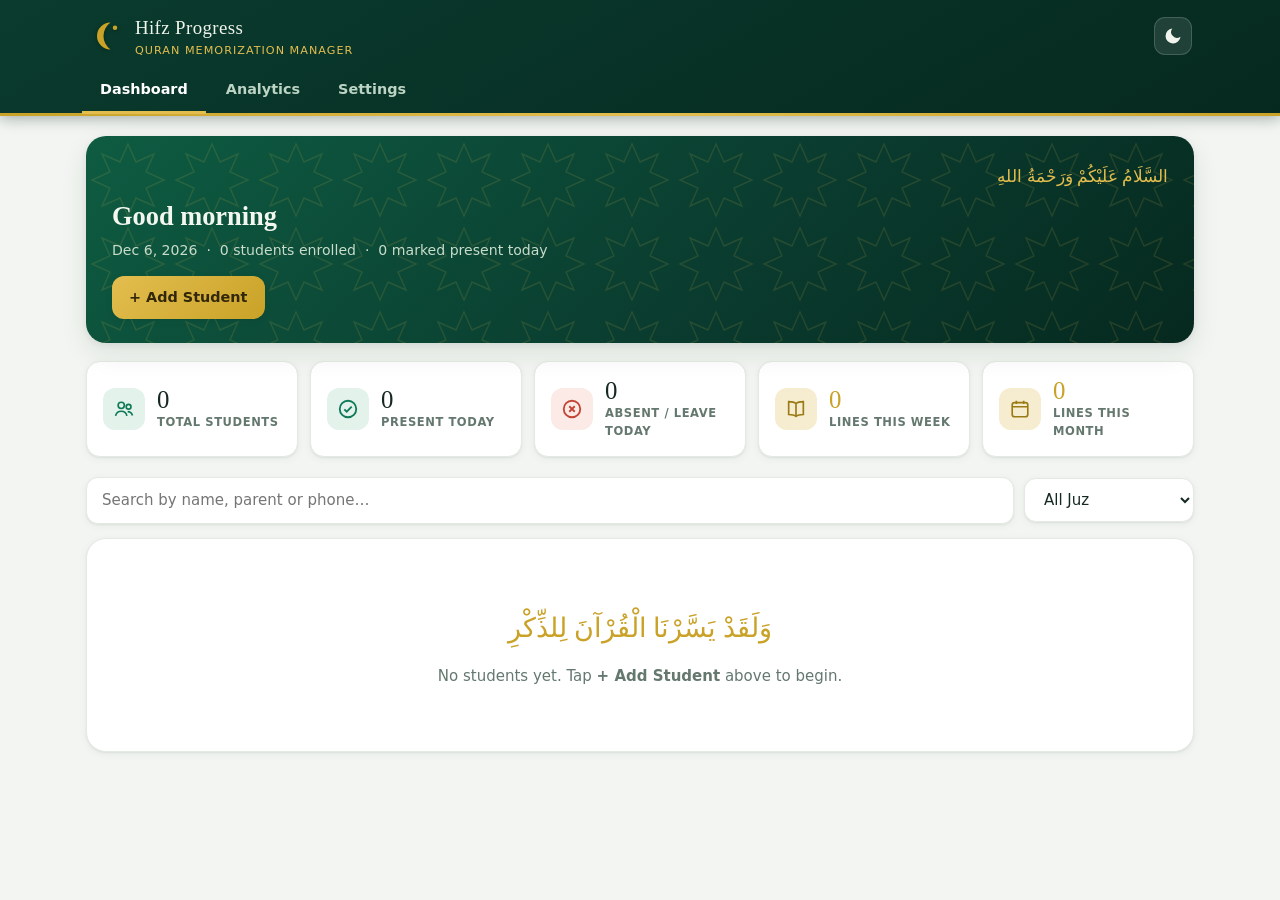
==== Hifz-Progress-AllInOne.html @ 521b2ea6 "Hifz Progress - offline Quran memorization tracker for madrasa teachers Co-Authored-By: Claude Fable" ====
<!DOCTYPE html>
<html lang="en">
<head>
<meta charset="UTF-8">
<meta name="viewport" content="width=device-width, initial-scale=1, viewport-fit=cover">
<meta name="theme-color" content="#0A3B2E">
<title>Hifz Progress — Madrasa Manager</title>
<style>
/* ============================================================
   Hifz Progress — Madrasa Manager · Premium UI
   Emerald & gold · card-based · light + dark · print reports
   ============================================================ */

:root{
  --emerald:#0E7A57;
  --emerald-deep:#0A3B2E;
  --emerald-950:#06291F;
  --emerald-soft:#E3F2EA;
  --gold:#C9A227;
  --gold-bright:#E3BE4F;
  --gold-soft:#F6ECCF;
  --bg:#F2F5F1;
  --surface:#FFFFFF;
  --surface-2:#F7FAF7;
  --ink:#152822;
  --ink-soft:#64786E;
  --line:#E4EAE3;
  --danger:#C24533;
  --danger-soft:#FBEAE6;
  --ok:#1E7A46;
  --shadow-sm:0 1px 2px rgba(15,40,30,.06),0 2px 8px rgba(15,40,30,.05);
  --shadow-md:0 2px 6px rgba(15,40,30,.07),0 10px 28px rgba(15,40,30,.09);
  --r-lg:20px; --r-md:14px; --r-sm:10px;
  --font-ui:system-ui,-apple-system,"Segoe UI",Roboto,sans-serif;
  --font-display:Georgia,"Times New Roman",serif;
  --font-arabic:"Amiri","Scheherazade New","Noto Naskh Arabic","Traditional Arabic","Arabic Typesetting",serif;
}
[data-theme="dark"]{
  --bg:#0B1612;
  --surface:#13231C;
  --surface-2:#0F1D17;
  --ink:#E9EFE8;
  --ink-soft:#93A89B;
  --line:#22382E;
  --emerald-soft:#173A2C;
  --gold-soft:#3A3014;
  --danger-soft:#3C1D16;
  --shadow-sm:0 1px 3px rgba(0,0,0,.45);
  --shadow-md:0 6px 24px rgba(0,0,0,.5);
}

*{box-sizing:border-box;margin:0;padding:0}
html{-webkit-text-size-adjust:100%}
body{font-family:var(--font-ui);background:var(--bg);color:var(--ink);font-size:15px;line-height:1.55;min-height:100vh}
button{font:inherit;cursor:pointer;color:inherit}
input,select,textarea{font:inherit;color:inherit}
.arabic{font-family:var(--font-arabic);direction:rtl;line-height:2}
a{color:var(--emerald)}
[data-theme="dark"] a{color:var(--gold-bright)}

/* ---------- top bar ---------- */
.topbar{background:linear-gradient(150deg,var(--emerald-deep),var(--emerald-950));color:#F1F4EC;position:sticky;top:0;z-index:40;box-shadow:0 2px 14px rgba(6,30,22,.35)}
.topbar::after{content:"";display:block;height:3px;background:linear-gradient(90deg,var(--gold),var(--gold-bright),var(--gold))}
.topbar-inner{max-width:1140px;margin:0 auto;padding:13px 18px 7px;display:flex;align-items:center;justify-content:space-between;gap:12px}
.brand{display:flex;align-items:center;gap:11px}
.brand-mark{width:36px;height:36px;flex:none;filter:drop-shadow(0 1px 2px rgba(0,0,0,.3))}
.brand-name{font-family:var(--font-display);font-size:1.18rem;letter-spacing:.02em}
.brand-sub{font-size:.7rem;color:var(--gold-bright);letter-spacing:.09em;text-transform:uppercase}
.icon-btn{background:rgba(255,255,255,.1);border:1px solid rgba(255,255,255,.16);color:#F1F4EC;border-radius:11px;padding:8px;display:grid;place-items:center;transition:background .15s}
.icon-btn:hover{background:rgba(255,255,255,.2)}
.tabs{max-width:1140px;margin:0 auto;display:flex;gap:2px;padding:0 12px}
.tab{background:none;border:none;color:#BCD4C4;padding:11px 18px;border-bottom:3px solid transparent;margin-bottom:-1px;font-weight:600;font-size:.9rem;border-radius:8px 8px 0 0;transition:color .15s}
.tab:hover{color:#fff}
.tab.active{color:#fff;border-bottom-color:var(--gold-bright)}
.tab:focus-visible,button:focus-visible,a:focus-visible,input:focus-visible,select:focus-visible{outline:2px solid var(--gold);outline-offset:2px}

/* ---------- layout ---------- */
.app{max-width:1140px;margin:0 auto;padding:20px 16px 100px}
.page-title{font-family:var(--font-display);font-size:1.5rem;margin-bottom:4px}
.page-sub{color:var(--ink-soft);font-size:.88rem;margin-bottom:16px}
.row{display:flex;gap:10px;flex-wrap:wrap;align-items:center}
.spread{justify-content:space-between}
.grid{display:grid;gap:14px}
.grid-2{grid-template-columns:repeat(auto-fit,minmax(310px,1fr))}

/* ---------- welcome hero ---------- */
.hero{
  border-radius:var(--r-lg);padding:24px 26px;margin-bottom:18px;color:#F3F7EF;position:relative;overflow:hidden;
  background:linear-gradient(135deg,#0E5C42,var(--emerald-deep) 60%,var(--emerald-950));
  box-shadow:var(--shadow-md);
}
.hero::before{
  content:"";position:absolute;inset:0;opacity:.13;pointer-events:none;
  background-image:url("data:image/svg+xml,%3Csvg xmlns='http://www.w3.org/2000/svg' width='84' height='84' viewBox='0 0 84 84'%3E%3Cpath d='M42 8l8 18 18-8-8 18 18 8-18 8 8 18-18-8-8 18-8-18-18 8 8-18-18-8 18-8-8-18 18 8z' fill='none' stroke='%23E3BE4F' stroke-width='1.4'/%3E%3C/svg%3E");
  background-size:84px 84px;
}
.hero .arabic{font-size:1.05rem;color:var(--gold-bright);position:relative}
.hero h1{font-family:var(--font-display);font-size:1.65rem;margin:2px 0 4px;position:relative}
.hero p{font-size:.88rem;color:#C9DCCB;position:relative}
.hero .hero-actions{margin-top:14px;position:relative}

/* ---------- stat cards ---------- */
.grid-stats{display:grid;gap:12px;grid-template-columns:repeat(auto-fit,minmax(168px,1fr));margin-bottom:20px}
.stat{
  background:var(--surface);border:1px solid var(--line);border-radius:var(--r-md);
  box-shadow:var(--shadow-sm);padding:15px 16px;display:flex;gap:12px;align-items:center;
  transition:transform .15s,box-shadow .15s;
}
.stat:hover{transform:translateY(-2px);box-shadow:var(--shadow-md)}
.stat .ic{width:42px;height:42px;flex:none;border-radius:12px;display:grid;place-items:center;background:var(--emerald-soft);color:var(--emerald)}
.stat .ic.gold{background:var(--gold-soft);color:#9A7A14}
.stat .ic.red{background:var(--danger-soft);color:var(--danger)}
[data-theme="dark"] .stat .ic{color:#7FD6AE}
[data-theme="dark"] .stat .ic.gold{color:var(--gold-bright)}
.stat .num{font-family:var(--font-display);font-size:1.55rem;line-height:1.15;color:var(--ink)}
.stat .num.gold{color:var(--gold)}
[data-theme="dark"] .stat .num.gold{color:var(--gold-bright)}
.stat .lbl{font-size:.72rem;color:var(--ink-soft);letter-spacing:.05em;text-transform:uppercase;font-weight:600}

/* ---------- generic cards ---------- */
.card{background:var(--surface);border:1px solid var(--line);border-radius:var(--r-lg);box-shadow:var(--shadow-sm);padding:18px}
.card h3{font-family:var(--font-display);font-size:1.04rem;margin-bottom:12px}
.card h3 .sub{font-family:var(--font-ui);font-size:.76rem;color:var(--ink-soft);font-weight:400;margin-left:6px}

/* ---------- buttons ---------- */
.btn{border:none;border-radius:12px;padding:10px 17px;font-weight:600;font-size:.9rem;background:var(--emerald);color:#fff;display:inline-flex;align-items:center;gap:6px;box-shadow:var(--shadow-sm);transition:transform .12s,filter .12s}
.btn:hover{filter:brightness(1.07);transform:translateY(-1px)}
.btn:active{transform:translateY(0)}
.btn.gold{background:linear-gradient(135deg,var(--gold-bright),var(--gold));color:#33270A}
.btn.ghost{background:var(--surface);border:1px solid var(--line);color:var(--ink);box-shadow:none}
.btn.ghost:hover{background:var(--surface-2)}
.btn.danger{background:var(--danger)}
.btn.sm{padding:7px 12px;font-size:.8rem;border-radius:10px}
.btn.tiny{padding:4px 9px;font-size:.74rem;border-radius:8px;box-shadow:none}
.btn:disabled{opacity:.5;cursor:not-allowed}

/* ---------- forms ---------- */
.field{margin-bottom:12px}
.field label{display:block;font-size:.78rem;font-weight:600;color:var(--ink-soft);margin-bottom:5px}
.field input,.field select,.field textarea{width:100%;padding:10px 13px;border:1.5px solid var(--line);border-radius:var(--r-sm);background:var(--surface-2);transition:border-color .15s}
.field textarea{min-height:70px;resize:vertical}
.field input:focus,.field select:focus,.field textarea:focus{outline:none;border-color:var(--gold)}
.form-grid{display:grid;grid-template-columns:repeat(auto-fit,minmax(220px,1fr));gap:0 14px}
.search-input{flex:1;min-width:170px;padding:11px 15px;border:1.5px solid var(--line);border-radius:12px;background:var(--surface);box-shadow:var(--shadow-sm)}
.search-input:focus{outline:none;border-color:var(--gold)}

/* ---------- student cards ---------- */
.students-grid{display:grid;gap:16px;grid-template-columns:repeat(auto-fill,minmax(265px,1fr))}
.student-card{
  background:var(--surface);border:1px solid var(--line);border-radius:var(--r-lg);
  box-shadow:var(--shadow-sm);padding:20px 18px;display:flex;flex-direction:column;gap:15px;
  transition:transform .15s,box-shadow .15s;position:relative;
}
.student-card:hover{transform:translateY(-3px);box-shadow:var(--shadow-md)}
.sc-top{display:flex;gap:13px;align-items:center;cursor:pointer}
.avatar-lg{
  width:52px;height:52px;border-radius:50%;flex:none;display:grid;place-items:center;
  font-weight:700;font-size:1.25rem;font-family:var(--font-display);color:#fff;
  background:linear-gradient(135deg,var(--emerald),var(--emerald-deep));
  border:2px solid var(--gold-bright);
}
.sc-name{font-weight:700;font-size:1.02rem;line-height:1.35}
.sc-name .arabic{font-size:.95rem;color:var(--ink-soft);font-weight:400;margin-right:5px}
.sc-meta{font-size:.8rem;color:var(--ink-soft);margin-top:3px}
.badge-juz{
  margin-left:auto;flex:none;background:linear-gradient(135deg,var(--gold-bright),var(--gold));
  color:#33270A;font-weight:700;font-size:.72rem;padding:5px 11px;border-radius:99px;box-shadow:var(--shadow-sm);
}
.bar{height:7px;border-radius:99px;background:var(--line);overflow:hidden}
.bar > span{display:block;height:100%;border-radius:99px;background:linear-gradient(90deg,var(--emerald),var(--gold-bright));transition:width .4s}
.sc-progress-row{display:flex;justify-content:space-between;font-size:.74rem;color:var(--ink-soft);margin-top:5px}
.sc-actions{display:flex;gap:8px;position:relative}
.sc-actions .btn{flex:1;justify-content:center}
.sc-actions .sc-menu-btn{flex:0 0 auto;min-width:42px;font-size:1.15rem;line-height:1;padding:7px 0}
.sc-menu{
  display:grid;grid-template-columns:1fr 1fr;gap:7px;
  border-top:1px dashed var(--line);padding-top:11px;
}
.sc-menu[hidden]{display:none}
.sc-menu button{
  background:var(--surface);border:1px solid var(--line);text-align:center;
  font-size:.82rem;font-weight:600;color:var(--ink);padding:10px 8px;
  border-radius:10px;transition:background .12s,color .12s;
}
.sc-menu button:hover{background:var(--emerald-soft);color:var(--emerald);border-color:var(--emerald)}
.sc-menu button.del{color:var(--danger)}
.sc-menu button.del:hover{background:var(--danger-soft);border-color:var(--danger)}

/* ---------- chips & badges ---------- */
.chip{display:inline-flex;align-items:center;gap:4px;padding:3px 10px;border-radius:99px;font-size:.72rem;font-weight:700}
.chip.ok{background:var(--emerald-soft);color:var(--ok)}
.chip.bad{background:var(--danger-soft);color:var(--danger)}
.chip.mid{background:var(--gold-soft);color:#8A6D10}
.chip.mut{background:var(--emerald-soft);color:var(--emerald)}
[data-theme="dark"] .chip.ok{color:#8FE0B4}
[data-theme="dark"] .chip.bad{color:#F0A294}
[data-theme="dark"] .chip.mid{color:var(--gold-bright)}
[data-theme="dark"] .chip.mut{color:#8FE0B4}

/* ---------- rings (circular progress) ---------- */
.ring-card{display:flex;align-items:center;gap:14px}
.ring{transform:rotate(-90deg)}
.ring .track{stroke:var(--line);fill:none}
.ring .meter{fill:none;stroke-linecap:round;transition:stroke-dashoffset .6s}
.ring-num{font-family:var(--font-display);font-size:1.3rem}
.ring-lbl{font-size:.74rem;color:var(--ink-soft);text-transform:uppercase;letter-spacing:.05em;font-weight:600}
.ring-box{position:relative;display:grid;place-items:center}
.ring-box .ring-center{position:absolute;font-weight:700;font-size:.95rem;font-family:var(--font-display)}

/* ---------- juz spine ---------- */
.juz-spine{display:flex;gap:2.5px;height:11px;border-radius:6px;overflow:hidden;min-width:140px;flex:1}
.juz-spine span{flex:1;background:var(--line)}
.juz-spine span.done{background:linear-gradient(180deg,var(--gold-bright),var(--gold))}
.juz-spine span.now{background:var(--emerald)}
.juz-spine.big{height:20px;border-radius:8px}
.spine-legend{font-size:.73rem;color:var(--ink-soft);margin-top:7px;display:flex;gap:16px;flex-wrap:wrap}
.spine-legend i{display:inline-block;width:11px;height:11px;border-radius:3px;margin-right:5px;vertical-align:-1px}

/* ---------- modal ---------- */
.modal-back{position:fixed;inset:0;background:rgba(6,22,16,.6);backdrop-filter:blur(2px);z-index:60;display:grid;place-items:center;padding:14px;overflow:auto}
.modal{background:var(--surface);border-radius:var(--r-lg);border-top:4px solid var(--gold);max-width:640px;width:100%;max-height:92vh;overflow:auto;padding:22px;box-shadow:0 22px 60px rgba(0,0,0,.4)}
.modal h2{font-family:var(--font-display);font-size:1.22rem;margin-bottom:15px}

/* ---------- daily entry ---------- */
.seg{display:flex;gap:6px;flex-wrap:wrap}
.seg button{border:1.5px solid var(--line);background:var(--surface-2);padding:8px 15px;border-radius:99px;font-size:.84rem;font-weight:600;transition:background .12s,color .12s}
.seg button.active{background:var(--emerald);color:#fff;border-color:var(--emerald)}
.seg button.active.absent,.section-status .seg button.active.missed,.seg button.active[data-v="missed"]{background:var(--danger);border-color:var(--danger)}
.lesson-card{border-left:4px solid var(--gold);margin-bottom:14px}
.quran-preview{background:var(--surface-2);border:1.5px solid var(--line);border-radius:var(--r-md);padding:16px;margin-top:10px;font-size:1.3rem;max-height:240px;overflow:auto}
.quran-preview .vnum{font-family:var(--font-ui);font-size:.68rem;color:#8A6D10;background:var(--gold-soft);border-radius:99px;padding:1px 7px;margin:0 6px;direction:ltr;display:inline-block}
[data-theme="dark"] .quran-preview .vnum{color:var(--gold-bright)}
.calc-line{font-size:.86rem;color:var(--ink-soft);margin-top:8px}
.calc-line b{color:var(--emerald)}
[data-theme="dark"] .calc-line b{color:var(--gold-bright)}
.hint{background:var(--emerald-soft);border-left:3px solid var(--emerald);border-radius:var(--r-sm);padding:9px 13px;font-size:.83rem;margin-bottom:12px}
.manzil-item{display:flex;gap:8px;align-items:end;margin-bottom:8px;flex-wrap:wrap}
.manzil-item .field{flex:1;min-width:120px;margin-bottom:0}

/* ---------- timeline ---------- */
.timeline{list-style:none}
.timeline li{border-left:2px solid var(--gold);padding:2px 0 15px 15px;margin-left:7px;position:relative}
.timeline li::before{content:"";position:absolute;left:-6.5px;top:6px;width:11px;height:11px;border-radius:50%;background:var(--gold-bright);border:2px solid var(--surface)}
.timeline .t-date{font-weight:700;font-size:.82rem}
.timeline .t-body{font-size:.84rem;color:var(--ink-soft)}

/* ---------- charts ---------- */
.chart-wrap{overflow-x:auto}
.chart-wrap svg{display:block}
.bar-fill{fill:var(--emerald)}
.bar-fill.gold{fill:var(--gold)}
.chart-label{font-size:9px;fill:var(--ink-soft);font-family:var(--font-ui)}
.chart-val{font-size:9px;fill:var(--ink);font-weight:700;font-family:var(--font-ui)}
.chart-line{stroke:var(--gold);stroke-width:2.2;fill:none}
.chart-dot{fill:var(--emerald);stroke:var(--gold-bright)}
.chart-grid{stroke:var(--line);stroke-width:1}

/* ---------- tables ---------- */
.tbl{width:100%;border-collapse:collapse;font-size:.86rem}
.tbl th{text-align:left;font-size:.71rem;text-transform:uppercase;letter-spacing:.05em;color:var(--ink-soft);padding:8px;border-bottom:2px solid var(--gold)}
.tbl td{padding:8px;border-bottom:1px solid var(--line)}
.tbl tr:last-child td{border-bottom:none}

/* ---------- toast / misc ---------- */
.toast{position:fixed;bottom:24px;left:50%;transform:translate(-50%,90px);background:var(--emerald-deep);color:#fff;padding:12px 22px;border-radius:99px;border:1px solid var(--gold);font-size:.88rem;opacity:0;transition:.28s;z-index:99;max-width:90vw;box-shadow:var(--shadow-md)}
.toast.show{transform:translate(-50%,0);opacity:1}
.empty{text-align:center;padding:44px 16px;color:var(--ink-soft)}
.empty .arabic{font-size:1.7rem;color:var(--gold);display:block;margin-bottom:10px}
.back-link{background:none;border:none;color:var(--emerald);font-weight:700;padding:0;margin-bottom:12px;display:inline-flex;align-items:center;gap:4px}
[data-theme="dark"] .back-link{color:var(--gold-bright)}

/* ---------- print reports ---------- */
.print-root{display:none}
@media print{
  body > *:not(.print-root){display:none !important}
  .print-root{display:block}
  body{background:#fff;color:#000}
  @page{margin:12mm}
}
.report{font-family:Georgia,serif;color:#15241D;background:#fff;max-width:760px;margin:0 auto;font-size:13px;line-height:1.55}
.report .r-band{display:flex;align-items:center;gap:14px;border-bottom:3px double #C9A227;padding-bottom:12px;margin-bottom:14px}
.report .r-logo{width:58px;height:58px;flex:none;border-radius:14px;background:#0A3B2E;display:grid;place-items:center}
.report .r-logo svg{width:38px;height:38px}
.report .r-madrasa{font-size:21px;font-weight:700;color:#0A3B2E;line-height:1.2}
.report .r-type{font-size:11px;letter-spacing:.2em;text-transform:uppercase;color:#9A7A14;font-weight:700;margin-top:3px}
.report .r-bismillah{font-family:var(--font-arabic);font-size:17px;direction:rtl;margin-left:auto;color:#0A3B2E;text-align:left}
.report .r-cards{display:flex;gap:10px;margin:12px 0}
.report .r-card{flex:1;border:1.5px solid #D8D2B8;border-radius:10px;padding:10px 12px;text-align:center;background:#FBFAF4}
.report .r-card b{display:block;font-size:19px;color:#0A3B2E}
.report .r-card.gold b{color:#9A7A14}
.report .r-card span{font-size:9.5px;text-transform:uppercase;letter-spacing:.06em;color:#777}
.report table{width:100%;border-collapse:collapse;margin:8px 0 14px}
.report th,.report td{border:1px solid #C9C3A8;padding:6px 9px;text-align:left;vertical-align:top}
.report th{background:#F0EBD8;font-size:10.5px;text-transform:uppercase;letter-spacing:.05em}
.report .r-sec{font-weight:700;color:#0A3B2E;border-bottom:1.5px solid #C9A227;margin:15px 0 6px;font-size:14px}
.report .sig-row{display:flex;gap:30px;margin-top:40px}
.report .sig{flex:1;border-top:1px solid #555;padding-top:5px;font-size:11px;text-align:center}
.report .r-remarks{min-height:52px;border:1.5px solid #C9C3A8;padding:8px;border-radius:8px;background:#FDFCF8}

/* ---------- responsive ---------- */
@media (max-width:640px){
  .page-title{font-size:1.28rem}
  .hero{padding:20px 18px}
  .hero h1{font-size:1.35rem}
  .btn{padding:11px 16px}
  .tab{padding:12px 14px}
  .students-grid{grid-template-columns:1fr}
}
@media (prefers-reduced-motion:reduce){
  *{transition:none !important;animation:none !important}
}

</style>
</head>
<body>

<header class="topbar">
  <div class="topbar-inner">
    <div class="brand">
      <svg class="brand-mark" viewBox="0 0 48 48" aria-hidden="true">
        <path d="M30 6a18 18 0 1 0 0 36 22 22 0 0 1 0-36z" fill="var(--gold)"/>
        <circle cx="36" cy="13" r="3" fill="var(--gold)"/>
      </svg>
      <div>
        <div class="brand-name" id="brandName">Hifz Progress</div>
        <div class="brand-sub" id="brandSub">Quran Memorization Manager</div>
      </div>
    </div>
    <div class="topbar-actions">
      <button class="icon-btn" id="themeToggle" title="Switch dark / light mode" aria-label="Switch theme">
        <svg viewBox="0 0 24 24" width="20" height="20"><path id="themeIcon" fill="currentColor" d="M21 12.8A9 9 0 1 1 11.2 3 7 7 0 0 0 21 12.8z"/></svg>
      </button>
    </div>
  </div>
  <nav class="tabs" id="mainTabs">
    <button class="tab active" data-tab="dashboard">Dashboard</button>
    <button class="tab" data-tab="analytics">Analytics</button>
    <button class="tab" data-tab="settings">Settings</button>
  </nav>
</header>

<main id="app" class="app"></main>

<div id="modalRoot"></div>
<div id="toast" class="toast" role="status"></div>
<section id="print-root" class="print-root"></section>

<script>
// Complete Quran database (Uthmani text) - stored locally, no internet needed
const QURAN=[{"n":1,"en":"Al-Fatihah","ar":"الفاتحة","v":["بِسۡمِ ٱللَّهِ ٱلرَّحۡمَٰنِ ٱلرَّحِيمِ","ٱلۡحَمۡدُ لِلَّهِ رَبِّ ٱلۡعَٰلَمِينَ","ٱلرَّحۡمَٰنِ ٱلرَّحِيمِ","مَٰلِكِ يَوۡمِ ٱلدِّينِ","إِيَّاكَ نَعۡبُدُ وَإِيَّاكَ نَسۡتَعِينُ","ٱهۡدِنَا ٱلصِّرَٰطَ ٱلۡمُسۡتَقِيمَ","صِرَٰطَ ٱلَّذِينَ أَنۡعَمۡتَ عَلَيۡهِمۡ غَيۡرِ ٱلۡمَغۡضُوبِ عَلَيۡهِمۡ وَلَا ٱلضَّآلِّينَ"]},{"n":2,"en":"Al-Baqarah","ar":"البقرة","v":["الٓمٓ","ذَٰلِكَ ٱلۡكِتَٰبُ لَا رَيۡبَۛ فِيهِۛ هُدٗى لِّلۡمُتَّقِينَ","ٱلَّذِينَ يُؤۡمِنُونَ بِٱلۡغَيۡبِ وَيُقِيمُونَ ٱلصَّلَوٰةَ وَمِمَّا رَزَقۡنَٰهُمۡ يُنفِقُونَ","وَٱلَّذِينَ يُؤۡمِنُونَ بِمَآ أُنزِلَ إِلَيۡكَ وَمَآ أُنزِلَ مِن قَبۡلِكَ وَبِٱلۡأٓخِرَةِ هُمۡ يُوقِنُونَ","أُوْلَـٰٓئِكَ عَلَىٰ هُدٗى مِّن رَّبِّهِمۡۖ وَأُوْلَـٰٓئِكَ هُمُ ٱلۡمُفۡلِحُونَ","إِنَّ ٱلَّذِينَ كَفَرُواْ سَوَآءٌ عَلَيۡهِمۡ ءَأَنذَرۡتَهُمۡ أَمۡ لَمۡ تُنذِرۡهُمۡ لَا يُؤۡمِنُونَ","خَتَمَ ٱللَّهُ عَلَىٰ قُلُوبِهِمۡ وَعَلَىٰ سَمۡعِهِمۡۖ وَعَلَىٰٓ أَبۡصَٰرِهِمۡ غِشَٰوَةٞۖ وَلَهُمۡ عَذَابٌ عَظِيمٞ","وَمِنَ ٱلنَّاسِ مَن يَقُولُ ءَامَنَّا بِٱللَّهِ وَبِٱلۡيَوۡمِ ٱلۡأٓخِرِ وَمَا هُم بِمُؤۡمِنِينَ","يُخَٰدِعُونَ ٱللَّهَ وَٱلَّذِينَ ءَامَنُواْ وَمَا يَخۡدَعُونَ إِلَّآ أَنفُسَهُمۡ وَمَا يَشۡعُرُونَ","فِي قُلُوبِهِم مَّرَضٞ فَزَادَهُمُ ٱللَّهُ مَرَضٗاۖ وَلَهُمۡ عَذَابٌ أَلِيمُۢ بِمَا كَانُواْ يَكۡذِبُونَ","وَإِذَا قِيلَ لَهُمۡ لَا تُفۡسِدُواْ فِي ٱلۡأَرۡضِ قَالُوٓاْ إِنَّمَا نَحۡنُ مُصۡلِحُونَ","أَلَآ إِنَّهُمۡ هُمُ ٱلۡمُفۡسِدُونَ وَلَٰكِن لَّا يَشۡعُرُونَ","وَإِذَا قِيلَ لَهُمۡ ءَامِنُواْ كَمَآ ءَامَنَ ٱلنَّاسُ قَالُوٓاْ أَنُؤۡمِنُ كَمَآ ءَامَنَ ٱلسُّفَهَآءُۗ أَلَآ إِنَّهُمۡ هُمُ ٱلسُّفَهَآءُ وَلَٰكِن لَّا يَعۡلَمُونَ","وَإِذَا لَقُواْ ٱلَّذِينَ ءَامَنُواْ قَالُوٓاْ ءَامَنَّا وَإِذَا خَلَوۡاْ إِلَىٰ شَيَٰطِينِهِمۡ قَالُوٓاْ إِنَّا مَعَكُمۡ إِنَّمَا نَحۡنُ مُسۡتَهۡزِءُونَ","ٱللَّهُ يَسۡتَهۡزِئُ بِهِمۡ وَيَمُدُّهُمۡ فِي طُغۡيَٰنِهِمۡ يَعۡمَهُونَ","أُوْلَـٰٓئِكَ ٱلَّذِينَ ٱشۡتَرَوُاْ ٱلضَّلَٰلَةَ بِٱلۡهُدَىٰ فَمَا رَبِحَت تِّجَٰرَتُهُمۡ وَمَا كَانُواْ مُهۡتَدِينَ","مَثَلُهُمۡ كَمَثَلِ ٱلَّذِي ٱسۡتَوۡقَدَ نَارٗا فَلَمَّآ أَضَآءَتۡ مَا حَوۡلَهُۥ ذَهَبَ ٱللَّهُ بِنُورِهِمۡ وَتَرَكَهُمۡ فِي ظُلُمَٰتٖ لَّا يُبۡصِرُونَ","صُمُّۢ بُكۡمٌ عُمۡيٞ فَهُمۡ لَا يَرۡجِعُونَ","أَوۡ كَصَيِّبٖ مِّنَ ٱلسَّمَآءِ فِيهِ ظُلُمَٰتٞ وَرَعۡدٞ وَبَرۡقٞ يَجۡعَلُونَ أَصَٰبِعَهُمۡ فِيٓ ءَاذَانِهِم مِّنَ ٱلصَّوَٰعِقِ حَذَرَ ٱلۡمَوۡتِۚ وَٱللَّهُ مُحِيطُۢ بِٱلۡكَٰفِرِينَ","يَكَادُ ٱلۡبَرۡقُ يَخۡطَفُ أَبۡصَٰرَهُمۡۖ كُلَّمَآ أَضَآءَ لَهُم مَّشَوۡاْ فِيهِ وَإِذَآ أَظۡلَمَ عَلَيۡهِمۡ قَامُواْۚ وَلَوۡ شَآءَ ٱللَّهُ لَذَهَبَ بِسَمۡعِهِمۡ وَأَبۡصَٰرِهِمۡۚ إِنَّ ٱللَّهَ عَلَىٰ كُلِّ شَيۡءٖ قَدِيرٞ","يَـٰٓأَيُّهَا ٱلنَّاسُ ٱعۡبُدُواْ رَبَّكُمُ ٱلَّذِي خَلَقَكُمۡ وَٱلَّذِينَ مِن قَبۡلِكُمۡ لَعَلَّكُمۡ تَتَّقُونَ","ٱلَّذِي جَعَلَ لَكُمُ ٱلۡأَرۡضَ فِرَٰشٗا وَٱلسَّمَآءَ بِنَآءٗ وَأَنزَلَ مِنَ ٱلسَّمَآءِ مَآءٗ فَأَخۡرَجَ بِهِۦ مِنَ ٱلثَّمَرَٰتِ رِزۡقٗا لَّكُمۡۖ فَلَا تَجۡعَلُواْ لِلَّهِ أَندَادٗا وَأَنتُمۡ تَعۡلَمُونَ","وَإِن كُنتُمۡ فِي رَيۡبٖ مِّمَّا نَزَّلۡنَا عَلَىٰ عَبۡدِنَا فَأۡتُواْ بِسُورَةٖ مِّن مِّثۡلِهِۦ وَٱدۡعُواْ شُهَدَآءَكُم مِّن دُونِ ٱللَّهِ إِن كُنتُمۡ صَٰدِقِينَ","فَإِن لَّمۡ تَفۡعَلُواْ وَلَن تَفۡعَلُواْ فَٱتَّقُواْ ٱلنَّارَ ٱلَّتِي وَقُودُهَا ٱلنَّاسُ وَٱلۡحِجَارَةُۖ أُعِدَّتۡ لِلۡكَٰفِرِينَ","وَبَشِّرِ ٱلَّذِينَ ءَامَنُواْ وَعَمِلُواْ ٱلصَّـٰلِحَٰتِ أَنَّ لَهُمۡ جَنَّـٰتٖ تَجۡرِي مِن تَحۡتِهَا ٱلۡأَنۡهَٰرُۖ كُلَّمَا رُزِقُواْ مِنۡهَا مِن ثَمَرَةٖ رِّزۡقٗا قَالُواْ هَٰذَا ٱلَّذِي رُزِقۡنَا مِن قَبۡلُۖ وَأُتُواْ بِهِۦ مُتَشَٰبِهٗاۖ وَلَهُمۡ فِيهَآ أَزۡوَٰجٞ مُّطَهَّرَةٞۖ وَهُمۡ فِيهَا خَٰلِدُونَ","۞إِنَّ ٱللَّهَ لَا يَسۡتَحۡيِۦٓ أَن يَضۡرِبَ مَثَلٗا مَّا بَعُوضَةٗ فَمَا فَوۡقَهَاۚ فَأَمَّا ٱلَّذِينَ ءَامَنُواْ فَيَعۡلَمُونَ أَنَّهُ ٱلۡحَقُّ مِن رَّبِّهِمۡۖ وَأَمَّا ٱلَّذِينَ كَفَرُواْ فَيَقُولُونَ مَاذَآ أَرَادَ ٱللَّهُ بِهَٰذَا مَثَلٗاۘ يُضِلُّ بِهِۦ كَثِيرٗا وَيَهۡدِي بِهِۦ كَثِيرٗاۚ وَمَا يُضِلُّ بِهِۦٓ إِلَّا ٱلۡفَٰسِقِينَ","ٱلَّذِينَ يَنقُضُونَ عَهۡدَ ٱللَّهِ مِنۢ بَعۡدِ مِيثَٰقِهِۦ وَيَقۡطَعُونَ مَآ أَمَرَ ٱللَّهُ بِهِۦٓ أَن يُوصَلَ وَيُفۡسِدُونَ فِي ٱلۡأَرۡضِۚ أُوْلَـٰٓئِكَ هُمُ ٱلۡخَٰسِرُونَ","كَيۡفَ تَكۡفُرُونَ بِٱللَّهِ وَكُنتُمۡ أَمۡوَٰتٗا فَأَحۡيَٰكُمۡۖ ثُمَّ يُمِيتُكُمۡ ثُمَّ يُحۡيِيكُمۡ ثُمَّ إِلَيۡهِ تُرۡجَعُونَ","هُوَ ٱلَّذِي خَلَقَ لَكُم مَّا فِي ٱلۡأَرۡضِ جَمِيعٗا ثُمَّ ٱسۡتَوَىٰٓ إِلَى ٱلسَّمَآءِ فَسَوَّىٰهُنَّ سَبۡعَ سَمَٰوَٰتٖۚ وَهُوَ بِكُلِّ شَيۡءٍ عَلِيمٞ","وَإِذۡ قَالَ رَبُّكَ لِلۡمَلَـٰٓئِكَةِ إِنِّي جَاعِلٞ فِي ٱلۡأَرۡضِ خَلِيفَةٗۖ قَالُوٓاْ أَتَجۡعَلُ فِيهَا مَن يُفۡسِدُ فِيهَا وَيَسۡفِكُ ٱلدِّمَآءَ وَنَحۡنُ نُسَبِّحُ بِحَمۡدِكَ وَنُقَدِّسُ لَكَۖ قَالَ إِنِّيٓ أَعۡلَمُ مَا لَا تَعۡلَمُونَ","وَعَلَّمَ ءَادَمَ ٱلۡأَسۡمَآءَ كُلَّهَا ثُمَّ عَرَضَهُمۡ عَلَى ٱلۡمَلَـٰٓئِكَةِ فَقَالَ أَنۢبِـُٔونِي بِأَسۡمَآءِ هَـٰٓؤُلَآءِ إِن كُنتُمۡ صَٰدِقِينَ","قَالُواْ سُبۡحَٰنَكَ لَا عِلۡمَ لَنَآ إِلَّا مَا عَلَّمۡتَنَآۖ إِنَّكَ أَنتَ ٱلۡعَلِيمُ ٱلۡحَكِيمُ","قَالَ يَـٰٓـَٔادَمُ أَنۢبِئۡهُم بِأَسۡمَآئِهِمۡۖ فَلَمَّآ أَنۢبَأَهُم بِأَسۡمَآئِهِمۡ قَالَ أَلَمۡ أَقُل لَّكُمۡ إِنِّيٓ أَعۡلَمُ غَيۡبَ ٱلسَّمَٰوَٰتِ وَٱلۡأَرۡضِ وَأَعۡلَمُ مَا تُبۡدُونَ وَمَا كُنتُمۡ تَكۡتُمُونَ","وَإِذۡ قُلۡنَا لِلۡمَلَـٰٓئِكَةِ ٱسۡجُدُواْ لِأٓدَمَ فَسَجَدُوٓاْ إِلَّآ إِبۡلِيسَ أَبَىٰ وَٱسۡتَكۡبَرَ وَكَانَ مِنَ ٱلۡكَٰفِرِينَ","وَقُلۡنَا يَـٰٓـَٔادَمُ ٱسۡكُنۡ أَنتَ وَزَوۡجُكَ ٱلۡجَنَّةَ وَكُلَا مِنۡهَا رَغَدًا حَيۡثُ شِئۡتُمَا وَلَا تَقۡرَبَا هَٰذِهِ ٱلشَّجَرَةَ فَتَكُونَا مِنَ ٱلظَّـٰلِمِينَ","فَأَزَلَّهُمَا ٱلشَّيۡطَٰنُ عَنۡهَا فَأَخۡرَجَهُمَا مِمَّا كَانَا فِيهِۖ وَقُلۡنَا ٱهۡبِطُواْ بَعۡضُكُمۡ لِبَعۡضٍ عَدُوّٞۖ وَلَكُمۡ فِي ٱلۡأَرۡضِ مُسۡتَقَرّٞ وَمَتَٰعٌ إِلَىٰ حِينٖ","فَتَلَقَّىٰٓ ءَادَمُ مِن رَّبِّهِۦ كَلِمَٰتٖ فَتَابَ عَلَيۡهِۚ إِنَّهُۥ هُوَ ٱلتَّوَّابُ ٱلرَّحِيمُ","قُلۡنَا ٱهۡبِطُواْ مِنۡهَا جَمِيعٗاۖ فَإِمَّا يَأۡتِيَنَّكُم مِّنِّي هُدٗى فَمَن تَبِعَ هُدَايَ فَلَا خَوۡفٌ عَلَيۡهِمۡ وَلَا هُمۡ يَحۡزَنُونَ","وَٱلَّذِينَ كَفَرُواْ وَكَذَّبُواْ بِـَٔايَٰتِنَآ أُوْلَـٰٓئِكَ أَصۡحَٰبُ ٱلنَّارِۖ هُمۡ فِيهَا خَٰلِدُونَ","يَٰبَنِيٓ إِسۡرَـٰٓءِيلَ ٱذۡكُرُواْ نِعۡمَتِيَ ٱلَّتِيٓ أَنۡعَمۡتُ عَلَيۡكُمۡ وَأَوۡفُواْ بِعَهۡدِيٓ أُوفِ بِعَهۡدِكُمۡ وَإِيَّـٰيَ فَٱرۡهَبُونِ","وَءَامِنُواْ بِمَآ أَنزَلۡتُ مُصَدِّقٗا لِّمَا مَعَكُمۡ وَلَا تَكُونُوٓاْ أَوَّلَ كَافِرِۭ بِهِۦۖ وَلَا تَشۡتَرُواْ بِـَٔايَٰتِي ثَمَنٗا قَلِيلٗا وَإِيَّـٰيَ فَٱتَّقُونِ","وَلَا تَلۡبِسُواْ ٱلۡحَقَّ بِٱلۡبَٰطِلِ وَتَكۡتُمُواْ ٱلۡحَقَّ وَأَنتُمۡ تَعۡلَمُونَ","وَأَقِيمُواْ ٱلصَّلَوٰةَ وَءَاتُواْ ٱلزَّكَوٰةَ وَٱرۡكَعُواْ مَعَ ٱلرَّـٰكِعِينَ","۞أَتَأۡمُرُونَ ٱلنَّاسَ بِٱلۡبِرِّ وَتَنسَوۡنَ أَنفُسَكُمۡ وَأَنتُمۡ تَتۡلُونَ ٱلۡكِتَٰبَۚ أَفَلَا تَعۡقِلُونَ","وَٱسۡتَعِينُواْ بِٱلصَّبۡرِ وَٱلصَّلَوٰةِۚ وَإِنَّهَا لَكَبِيرَةٌ إِلَّا عَلَى ٱلۡخَٰشِعِينَ","ٱلَّذِينَ يَظُنُّونَ أَنَّهُم مُّلَٰقُواْ رَبِّهِمۡ وَأَنَّهُمۡ إِلَيۡهِ رَٰجِعُونَ","يَٰبَنِيٓ إِسۡرَـٰٓءِيلَ ٱذۡكُرُواْ نِعۡمَتِيَ ٱلَّتِيٓ أَنۡعَمۡتُ عَلَيۡكُمۡ وَأَنِّي فَضَّلۡتُكُمۡ عَلَى ٱلۡعَٰلَمِينَ","وَٱتَّقُواْ يَوۡمٗا لَّا تَجۡزِي نَفۡسٌ عَن نَّفۡسٖ شَيۡـٔٗا وَلَا يُقۡبَلُ مِنۡهَا شَفَٰعَةٞ وَلَا يُؤۡخَذُ مِنۡهَا عَدۡلٞ وَلَا هُمۡ يُنصَرُونَ","وَإِذۡ نَجَّيۡنَٰكُم مِّنۡ ءَالِ فِرۡعَوۡنَ يَسُومُونَكُمۡ سُوٓءَ ٱلۡعَذَابِ يُذَبِّحُونَ أَبۡنَآءَكُمۡ وَيَسۡتَحۡيُونَ نِسَآءَكُمۡۚ وَفِي ذَٰلِكُم بَلَآءٞ مِّن رَّبِّكُمۡ عَظِيمٞ","وَإِذۡ فَرَقۡنَا بِكُمُ ٱلۡبَحۡرَ فَأَنجَيۡنَٰكُمۡ وَأَغۡرَقۡنَآ ءَالَ فِرۡعَوۡنَ وَأَنتُمۡ تَنظُرُونَ","وَإِذۡ وَٰعَدۡنَا مُوسَىٰٓ أَرۡبَعِينَ لَيۡلَةٗ ثُمَّ ٱتَّخَذۡتُمُ ٱلۡعِجۡلَ مِنۢ بَعۡدِهِۦ وَأَنتُمۡ ظَٰلِمُونَ","ثُمَّ عَفَوۡنَا عَنكُم مِّنۢ بَعۡدِ ذَٰلِكَ لَعَلَّكُمۡ تَشۡكُرُونَ","وَإِذۡ ءَاتَيۡنَا مُوسَى ٱلۡكِتَٰبَ وَٱلۡفُرۡقَانَ لَعَلَّكُمۡ تَهۡتَدُونَ","وَإِذۡ قَالَ مُوسَىٰ لِقَوۡمِهِۦ يَٰقَوۡمِ إِنَّكُمۡ ظَلَمۡتُمۡ أَنفُسَكُم بِٱتِّخَاذِكُمُ ٱلۡعِجۡلَ فَتُوبُوٓاْ إِلَىٰ بَارِئِكُمۡ فَٱقۡتُلُوٓاْ أَنفُسَكُمۡ ذَٰلِكُمۡ خَيۡرٞ لَّكُمۡ عِندَ بَارِئِكُمۡ فَتَابَ عَلَيۡكُمۡۚ إِنَّهُۥ هُوَ ٱلتَّوَّابُ ٱلرَّحِيمُ","وَإِذۡ قُلۡتُمۡ يَٰمُوسَىٰ لَن نُّؤۡمِنَ لَكَ حَتَّىٰ نَرَى ٱللَّهَ جَهۡرَةٗ فَأَخَذَتۡكُمُ ٱلصَّـٰعِقَةُ وَأَنتُمۡ تَنظُرُونَ","ثُمَّ بَعَثۡنَٰكُم مِّنۢ بَعۡدِ مَوۡتِكُمۡ لَعَلَّكُمۡ تَشۡكُرُونَ","وَظَلَّلۡنَا عَلَيۡكُمُ ٱلۡغَمَامَ وَأَنزَلۡنَا عَلَيۡكُمُ ٱلۡمَنَّ وَٱلسَّلۡوَىٰۖ كُلُواْ مِن طَيِّبَٰتِ مَا رَزَقۡنَٰكُمۡۚ وَمَا ظَلَمُونَا وَلَٰكِن كَانُوٓاْ أَنفُسَهُمۡ يَظۡلِمُونَ","وَإِذۡ قُلۡنَا ٱدۡخُلُواْ هَٰذِهِ ٱلۡقَرۡيَةَ فَكُلُواْ مِنۡهَا حَيۡثُ شِئۡتُمۡ رَغَدٗا وَٱدۡخُلُواْ ٱلۡبَابَ سُجَّدٗا وَقُولُواْ حِطَّةٞ نَّغۡفِرۡ لَكُمۡ خَطَٰيَٰكُمۡۚ وَسَنَزِيدُ ٱلۡمُحۡسِنِينَ","فَبَدَّلَ ٱلَّذِينَ ظَلَمُواْ قَوۡلًا غَيۡرَ ٱلَّذِي قِيلَ لَهُمۡ فَأَنزَلۡنَا عَلَى ٱلَّذِينَ ظَلَمُواْ رِجۡزٗا مِّنَ ٱلسَّمَآءِ بِمَا كَانُواْ يَفۡسُقُونَ","۞وَإِذِ ٱسۡتَسۡقَىٰ مُوسَىٰ لِقَوۡمِهِۦ فَقُلۡنَا ٱضۡرِب بِّعَصَاكَ ٱلۡحَجَرَۖ فَٱنفَجَرَتۡ مِنۡهُ ٱثۡنَتَا عَشۡرَةَ عَيۡنٗاۖ قَدۡ عَلِمَ كُلُّ أُنَاسٖ مَّشۡرَبَهُمۡۖ كُلُواْ وَٱشۡرَبُواْ مِن رِّزۡقِ ٱللَّهِ وَلَا تَعۡثَوۡاْ فِي ٱلۡأَرۡضِ مُفۡسِدِينَ","وَإِذۡ قُلۡتُمۡ يَٰمُوسَىٰ لَن نَّصۡبِرَ عَلَىٰ طَعَامٖ وَٰحِدٖ فَٱدۡعُ لَنَا رَبَّكَ يُخۡرِجۡ لَنَا مِمَّا تُنۢبِتُ ٱلۡأَرۡضُ مِنۢ بَقۡلِهَا وَقِثَّآئِهَا وَفُومِهَا وَعَدَسِهَا وَبَصَلِهَاۖ قَالَ أَتَسۡتَبۡدِلُونَ ٱلَّذِي هُوَ أَدۡنَىٰ بِٱلَّذِي هُوَ خَيۡرٌۚ ٱهۡبِطُواْ مِصۡرٗا فَإِنَّ لَكُم مَّا سَأَلۡتُمۡۗ وَضُرِبَتۡ عَلَيۡهِمُ ٱلذِّلَّةُ وَٱلۡمَسۡكَنَةُ وَبَآءُو بِغَضَبٖ مِّنَ ٱللَّهِۚ ذَٰلِكَ بِأَنَّهُمۡ كَانُواْ يَكۡفُرُونَ بِـَٔايَٰتِ ٱللَّهِ وَيَقۡتُلُونَ ٱلنَّبِيِّـۧنَ بِغَيۡرِ ٱلۡحَقِّۚ ذَٰلِكَ بِمَا عَصَواْ وَّكَانُواْ يَعۡتَدُونَ","إِنَّ ٱلَّذِينَ ءَامَنُواْ وَٱلَّذِينَ هَادُواْ وَٱلنَّصَٰرَىٰ وَٱلصَّـٰبِـِٔينَ مَنۡ ءَامَنَ بِٱللَّهِ وَٱلۡيَوۡمِ ٱلۡأٓخِرِ وَعَمِلَ صَٰلِحٗا فَلَهُمۡ أَجۡرُهُمۡ عِندَ رَبِّهِمۡ وَلَا خَوۡفٌ عَلَيۡهِمۡ وَلَا هُمۡ يَحۡزَنُونَ","وَإِذۡ أَخَذۡنَا مِيثَٰقَكُمۡ وَرَفَعۡنَا فَوۡقَكُمُ ٱلطُّورَ خُذُواْ مَآ ءَاتَيۡنَٰكُم بِقُوَّةٖ وَٱذۡكُرُواْ مَا فِيهِ لَعَلَّكُمۡ تَتَّقُونَ","ثُمَّ تَوَلَّيۡتُم مِّنۢ بَعۡدِ ذَٰلِكَۖ فَلَوۡلَا فَضۡلُ ٱللَّهِ عَلَيۡكُمۡ وَرَحۡمَتُهُۥ لَكُنتُم مِّنَ ٱلۡخَٰسِرِينَ","وَلَقَدۡ عَلِمۡتُمُ ٱلَّذِينَ ٱعۡتَدَوۡاْ مِنكُمۡ فِي ٱلسَّبۡتِ فَقُلۡنَا لَهُمۡ كُونُواْ قِرَدَةً خَٰسِـِٔينَ","فَجَعَلۡنَٰهَا نَكَٰلٗا لِّمَا بَيۡنَ يَدَيۡهَا وَمَا خَلۡفَهَا وَمَوۡعِظَةٗ لِّلۡمُتَّقِينَ","وَإِذۡ قَالَ مُوسَىٰ لِقَوۡمِهِۦٓ إِنَّ ٱللَّهَ يَأۡمُرُكُمۡ أَن تَذۡبَحُواْ بَقَرَةٗۖ قَالُوٓاْ أَتَتَّخِذُنَا هُزُوٗاۖ قَالَ أَعُوذُ بِٱللَّهِ أَنۡ أَكُونَ مِنَ ٱلۡجَٰهِلِينَ","قَالُواْ ٱدۡعُ لَنَا رَبَّكَ يُبَيِّن لَّنَا مَا هِيَۚ قَالَ إِنَّهُۥ يَقُولُ إِنَّهَا بَقَرَةٞ لَّا فَارِضٞ وَلَا بِكۡرٌ عَوَانُۢ بَيۡنَ ذَٰلِكَۖ فَٱفۡعَلُواْ مَا تُؤۡمَرُونَ","قَالُواْ ٱدۡعُ لَنَا رَبَّكَ يُبَيِّن لَّنَا مَا لَوۡنُهَاۚ قَالَ إِنَّهُۥ يَقُولُ إِنَّهَا بَقَرَةٞ صَفۡرَآءُ فَاقِعٞ لَّوۡنُهَا تَسُرُّ ٱلنَّـٰظِرِينَ","قَالُواْ ٱدۡعُ لَنَا رَبَّكَ يُبَيِّن لَّنَا مَا هِيَ إِنَّ ٱلۡبَقَرَ تَشَٰبَهَ عَلَيۡنَا وَإِنَّآ إِن شَآءَ ٱللَّهُ لَمُهۡتَدُونَ","قَالَ إِنَّهُۥ يَقُولُ إِنَّهَا بَقَرَةٞ لَّا ذَلُولٞ تُثِيرُ ٱلۡأَرۡضَ وَلَا تَسۡقِي ٱلۡحَرۡثَ مُسَلَّمَةٞ لَّا شِيَةَ فِيهَاۚ قَالُواْ ٱلۡـَٰٔنَ جِئۡتَ بِٱلۡحَقِّۚ فَذَبَحُوهَا وَمَا كَادُواْ يَفۡعَلُونَ","وَإِذۡ قَتَلۡتُمۡ نَفۡسٗا فَٱدَّـٰرَ ٰٔتُمۡ فِيهَاۖ وَٱللَّهُ مُخۡرِجٞ مَّا كُنتُمۡ تَكۡتُمُونَ","فَقُلۡنَا ٱضۡرِبُوهُ بِبَعۡضِهَاۚ كَذَٰلِكَ يُحۡيِ ٱللَّهُ ٱلۡمَوۡتَىٰ وَيُرِيكُمۡ ءَايَٰتِهِۦ لَعَلَّكُمۡ تَعۡقِلُونَ","ثُمَّ قَسَتۡ قُلُوبُكُم مِّنۢ بَعۡدِ ذَٰلِكَ فَهِيَ كَٱلۡحِجَارَةِ أَوۡ أَشَدُّ قَسۡوَةٗۚ وَإِنَّ مِنَ ٱلۡحِجَارَةِ لَمَا يَتَفَجَّرُ مِنۡهُ ٱلۡأَنۡهَٰرُۚ وَإِنَّ مِنۡهَا لَمَا يَشَّقَّقُ فَيَخۡرُجُ مِنۡهُ ٱلۡمَآءُۚ وَإِنَّ مِنۡهَا لَمَا يَهۡبِطُ مِنۡ خَشۡيَةِ ٱللَّهِۗ وَمَا ٱللَّهُ بِغَٰفِلٍ عَمَّا تَعۡمَلُونَ","۞أَفَتَطۡمَعُونَ أَن يُؤۡمِنُواْ لَكُمۡ وَقَدۡ كَانَ فَرِيقٞ مِّنۡهُمۡ يَسۡمَعُونَ كَلَٰمَ ٱللَّهِ ثُمَّ يُحَرِّفُونَهُۥ مِنۢ بَعۡدِ مَا عَقَلُوهُ وَهُمۡ يَعۡلَمُونَ","وَإِذَا لَقُواْ ٱلَّذِينَ ءَامَنُواْ قَالُوٓاْ ءَامَنَّا وَإِذَا خَلَا بَعۡضُهُمۡ إِلَىٰ بَعۡضٖ قَالُوٓاْ أَتُحَدِّثُونَهُم بِمَا فَتَحَ ٱللَّهُ عَلَيۡكُمۡ لِيُحَآجُّوكُم بِهِۦ عِندَ رَبِّكُمۡۚ أَفَلَا تَعۡقِلُونَ","أَوَلَا يَعۡلَمُونَ أَنَّ ٱللَّهَ يَعۡلَمُ مَا يُسِرُّونَ وَمَا يُعۡلِنُونَ","وَمِنۡهُمۡ أُمِّيُّونَ لَا يَعۡلَمُونَ ٱلۡكِتَٰبَ إِلَّآ أَمَانِيَّ وَإِنۡ هُمۡ إِلَّا يَظُنُّونَ","فَوَيۡلٞ لِّلَّذِينَ يَكۡتُبُونَ ٱلۡكِتَٰبَ بِأَيۡدِيهِمۡ ثُمَّ يَقُولُونَ هَٰذَا مِنۡ عِندِ ٱللَّهِ لِيَشۡتَرُواْ بِهِۦ ثَمَنٗا قَلِيلٗاۖ فَوَيۡلٞ لَّهُم مِّمَّا كَتَبَتۡ أَيۡدِيهِمۡ وَوَيۡلٞ لَّهُم مِّمَّا يَكۡسِبُونَ","وَقَالُواْ لَن تَمَسَّنَا ٱلنَّارُ إِلَّآ أَيَّامٗا مَّعۡدُودَةٗۚ قُلۡ أَتَّخَذۡتُمۡ عِندَ ٱللَّهِ عَهۡدٗا فَلَن يُخۡلِفَ ٱللَّهُ عَهۡدَهُۥٓۖ أَمۡ تَقُولُونَ عَلَى ٱللَّهِ مَا لَا تَعۡلَمُونَ","بَلَىٰۚ مَن كَسَبَ سَيِّئَةٗ وَأَحَٰطَتۡ بِهِۦ خَطِيٓـَٔتُهُۥ فَأُوْلَـٰٓئِكَ أَصۡحَٰبُ ٱلنَّارِۖ هُمۡ فِيهَا خَٰلِدُونَ","وَٱلَّذِينَ ءَامَنُواْ وَعَمِلُواْ ٱلصَّـٰلِحَٰتِ أُوْلَـٰٓئِكَ أَصۡحَٰبُ ٱلۡجَنَّةِۖ هُمۡ فِيهَا خَٰلِدُونَ","وَإِذۡ أَخَذۡنَا مِيثَٰقَ بَنِيٓ إِسۡرَـٰٓءِيلَ لَا تَعۡبُدُونَ إِلَّا ٱللَّهَ وَبِٱلۡوَٰلِدَيۡنِ إِحۡسَانٗا وَذِي ٱلۡقُرۡبَىٰ وَٱلۡيَتَٰمَىٰ وَٱلۡمَسَٰكِينِ وَقُولُواْ لِلنَّاسِ حُسۡنٗا وَأَقِيمُواْ ٱلصَّلَوٰةَ وَءَاتُواْ ٱلزَّكَوٰةَ ثُمَّ تَوَلَّيۡتُمۡ إِلَّا قَلِيلٗا مِّنكُمۡ وَأَنتُم مُّعۡرِضُونَ","وَإِذۡ أَخَذۡنَا مِيثَٰقَكُمۡ لَا تَسۡفِكُونَ دِمَآءَكُمۡ وَلَا تُخۡرِجُونَ أَنفُسَكُم مِّن دِيَٰرِكُمۡ ثُمَّ أَقۡرَرۡتُمۡ وَأَنتُمۡ تَشۡهَدُونَ","ثُمَّ أَنتُمۡ هَـٰٓؤُلَآءِ تَقۡتُلُونَ أَنفُسَكُمۡ وَتُخۡرِجُونَ فَرِيقٗا مِّنكُم مِّن دِيَٰرِهِمۡ تَظَٰهَرُونَ عَلَيۡهِم بِٱلۡإِثۡمِ وَٱلۡعُدۡوَٰنِ وَإِن يَأۡتُوكُمۡ أُسَٰرَىٰ تُفَٰدُوهُمۡ وَهُوَ مُحَرَّمٌ عَلَيۡكُمۡ إِخۡرَاجُهُمۡۚ أَفَتُؤۡمِنُونَ بِبَعۡضِ ٱلۡكِتَٰبِ وَتَكۡفُرُونَ بِبَعۡضٖۚ فَمَا جَزَآءُ مَن يَفۡعَلُ ذَٰلِكَ مِنكُمۡ إِلَّا خِزۡيٞ فِي ٱلۡحَيَوٰةِ ٱلدُّنۡيَاۖ وَيَوۡمَ ٱلۡقِيَٰمَةِ يُرَدُّونَ إِلَىٰٓ أَشَدِّ ٱلۡعَذَابِۗ وَمَا ٱللَّهُ بِغَٰفِلٍ عَمَّا تَعۡمَلُونَ","أُوْلَـٰٓئِكَ ٱلَّذِينَ ٱشۡتَرَوُاْ ٱلۡحَيَوٰةَ ٱلدُّنۡيَا بِٱلۡأٓخِرَةِۖ فَلَا يُخَفَّفُ عَنۡهُمُ ٱلۡعَذَابُ وَلَا هُمۡ يُنصَرُونَ","وَلَقَدۡ ءَاتَيۡنَا مُوسَى ٱلۡكِتَٰبَ وَقَفَّيۡنَا مِنۢ بَعۡدِهِۦ بِٱلرُّسُلِۖ وَءَاتَيۡنَا عِيسَى ٱبۡنَ مَرۡيَمَ ٱلۡبَيِّنَٰتِ وَأَيَّدۡنَٰهُ بِرُوحِ ٱلۡقُدُسِۗ أَفَكُلَّمَا جَآءَكُمۡ رَسُولُۢ بِمَا لَا تَهۡوَىٰٓ أَنفُسُكُمُ ٱسۡتَكۡبَرۡتُمۡ فَفَرِيقٗا كَذَّبۡتُمۡ وَفَرِيقٗا تَقۡتُلُونَ","وَقَالُواْ قُلُوبُنَا غُلۡفُۢۚ بَل لَّعَنَهُمُ ٱللَّهُ بِكُفۡرِهِمۡ فَقَلِيلٗا مَّا يُؤۡمِنُونَ","وَلَمَّا جَآءَهُمۡ كِتَٰبٞ مِّنۡ عِندِ ٱللَّهِ مُصَدِّقٞ لِّمَا مَعَهُمۡ وَكَانُواْ مِن قَبۡلُ يَسۡتَفۡتِحُونَ عَلَى ٱلَّذِينَ كَفَرُواْ فَلَمَّا جَآءَهُم مَّا عَرَفُواْ كَفَرُواْ بِهِۦۚ فَلَعۡنَةُ ٱللَّهِ عَلَى ٱلۡكَٰفِرِينَ","بِئۡسَمَا ٱشۡتَرَوۡاْ بِهِۦٓ أَنفُسَهُمۡ أَن يَكۡفُرُواْ بِمَآ أَنزَلَ ٱللَّهُ بَغۡيًا أَن يُنَزِّلَ ٱللَّهُ مِن فَضۡلِهِۦ عَلَىٰ مَن يَشَآءُ مِنۡ عِبَادِهِۦۖ فَبَآءُو بِغَضَبٍ عَلَىٰ غَضَبٖۚ وَلِلۡكَٰفِرِينَ عَذَابٞ مُّهِينٞ","وَإِذَا قِيلَ لَهُمۡ ءَامِنُواْ بِمَآ أَنزَلَ ٱللَّهُ قَالُواْ نُؤۡمِنُ بِمَآ أُنزِلَ عَلَيۡنَا وَيَكۡفُرُونَ بِمَا وَرَآءَهُۥ وَهُوَ ٱلۡحَقُّ مُصَدِّقٗا لِّمَا مَعَهُمۡۗ قُلۡ فَلِمَ تَقۡتُلُونَ أَنۢبِيَآءَ ٱللَّهِ مِن قَبۡلُ إِن كُنتُم مُّؤۡمِنِينَ","۞وَلَقَدۡ جَآءَكُم مُّوسَىٰ بِٱلۡبَيِّنَٰتِ ثُمَّ ٱتَّخَذۡتُمُ ٱلۡعِجۡلَ مِنۢ بَعۡدِهِۦ وَأَنتُمۡ ظَٰلِمُونَ","وَإِذۡ أَخَذۡنَا مِيثَٰقَكُمۡ وَرَفَعۡنَا فَوۡقَكُمُ ٱلطُّورَ خُذُواْ مَآ ءَاتَيۡنَٰكُم بِقُوَّةٖ وَٱسۡمَعُواْۖ قَالُواْ سَمِعۡنَا وَعَصَيۡنَا وَأُشۡرِبُواْ فِي قُلُوبِهِمُ ٱلۡعِجۡلَ بِكُفۡرِهِمۡۚ قُلۡ بِئۡسَمَا يَأۡمُرُكُم بِهِۦٓ إِيمَٰنُكُمۡ إِن كُنتُم مُّؤۡمِنِينَ","قُلۡ إِن كَانَتۡ لَكُمُ ٱلدَّارُ ٱلۡأٓخِرَةُ عِندَ ٱللَّهِ خَالِصَةٗ مِّن دُونِ ٱلنَّاسِ فَتَمَنَّوُاْ ٱلۡمَوۡتَ إِن كُنتُمۡ صَٰدِقِينَ","وَلَن يَتَمَنَّوۡهُ أَبَدَۢا بِمَا قَدَّمَتۡ أَيۡدِيهِمۡۚ وَٱللَّهُ عَلِيمُۢ بِٱلظَّـٰلِمِينَ","وَلَتَجِدَنَّهُمۡ أَحۡرَصَ ٱلنَّاسِ عَلَىٰ حَيَوٰةٖ وَمِنَ ٱلَّذِينَ أَشۡرَكُواْۚ يَوَدُّ أَحَدُهُمۡ لَوۡ يُعَمَّرُ أَلۡفَ سَنَةٖ وَمَا هُوَ بِمُزَحۡزِحِهِۦ مِنَ ٱلۡعَذَابِ أَن يُعَمَّرَۗ وَٱللَّهُ بَصِيرُۢ بِمَا يَعۡمَلُونَ","قُلۡ مَن كَانَ عَدُوّٗا لِّـجِبۡرِيلَ فَإِنَّهُۥ نَزَّلَهُۥ عَلَىٰ قَلۡبِكَ بِإِذۡنِ ٱللَّهِ مُصَدِّقٗا لِّمَا بَيۡنَ يَدَيۡهِ وَهُدٗى وَبُشۡرَىٰ لِلۡمُؤۡمِنِينَ","مَن كَانَ عَدُوّٗا لِّلَّهِ وَمَلَـٰٓئِكَتِهِۦ وَرُسُلِهِۦ وَجِبۡرِيلَ وَمِيكَىٰلَ فَإِنَّ ٱللَّهَ عَدُوّٞ لِّلۡكَٰفِرِينَ","وَلَقَدۡ أَنزَلۡنَآ إِلَيۡكَ ءَايَٰتِۭ بَيِّنَٰتٖۖ وَمَا يَكۡفُرُ بِهَآ إِلَّا ٱلۡفَٰسِقُونَ","أَوَكُلَّمَا عَٰهَدُواْ عَهۡدٗا نَّبَذَهُۥ فَرِيقٞ مِّنۡهُمۚ بَلۡ أَكۡثَرُهُمۡ لَا يُؤۡمِنُونَ","وَلَمَّا جَآءَهُمۡ رَسُولٞ مِّنۡ عِندِ ٱللَّهِ مُصَدِّقٞ لِّمَا مَعَهُمۡ نَبَذَ فَرِيقٞ مِّنَ ٱلَّذِينَ أُوتُواْ ٱلۡكِتَٰبَ كِتَٰبَ ٱللَّهِ وَرَآءَ ظُهُورِهِمۡ كَأَنَّهُمۡ لَا يَعۡلَمُونَ","وَٱتَّبَعُواْ مَا تَتۡلُواْ ٱلشَّيَٰطِينُ عَلَىٰ مُلۡكِ سُلَيۡمَٰنَۖ وَمَا كَفَرَ سُلَيۡمَٰنُ وَلَٰكِنَّ ٱلشَّيَٰطِينَ كَفَرُواْ يُعَلِّمُونَ ٱلنَّاسَ ٱلسِّحۡرَ وَمَآ أُنزِلَ عَلَى ٱلۡمَلَكَيۡنِ بِبَابِلَ هَٰرُوتَ وَمَٰرُوتَۚ وَمَا يُعَلِّمَانِ مِنۡ أَحَدٍ حَتَّىٰ يَقُولَآ إِنَّمَا نَحۡنُ فِتۡنَةٞ فَلَا تَكۡفُرۡۖ فَيَتَعَلَّمُونَ مِنۡهُمَا مَا يُفَرِّقُونَ بِهِۦ بَيۡنَ ٱلۡمَرۡءِ وَزَوۡجِهِۦۚ وَمَا هُم بِضَآرِّينَ بِهِۦ مِنۡ أَحَدٍ إِلَّا بِإِذۡنِ ٱللَّهِۚ وَيَتَعَلَّمُونَ مَا يَضُرُّهُمۡ وَلَا يَنفَعُهُمۡۚ وَلَقَدۡ عَلِمُواْ لَمَنِ ٱشۡتَرَىٰهُ مَا لَهُۥ فِي ٱلۡأٓخِرَةِ مِنۡ خَلَٰقٖۚ وَلَبِئۡسَ مَا شَرَوۡاْ بِهِۦٓ أَنفُسَهُمۡۚ لَوۡ كَانُواْ يَعۡلَمُونَ","وَلَوۡ أَنَّهُمۡ ءَامَنُواْ وَٱتَّقَوۡاْ لَمَثُوبَةٞ مِّنۡ عِندِ ٱللَّهِ خَيۡرٞۚ لَّوۡ كَانُواْ يَعۡلَمُونَ","يَـٰٓأَيُّهَا ٱلَّذِينَ ءَامَنُواْ لَا تَقُولُواْ رَٰعِنَا وَقُولُواْ ٱنظُرۡنَا وَٱسۡمَعُواْۗ وَلِلۡكَٰفِرِينَ عَذَابٌ أَلِيمٞ","مَّا يَوَدُّ ٱلَّذِينَ كَفَرُواْ مِنۡ أَهۡلِ ٱلۡكِتَٰبِ وَلَا ٱلۡمُشۡرِكِينَ أَن يُنَزَّلَ عَلَيۡكُم مِّنۡ خَيۡرٖ مِّن رَّبِّكُمۡۚ وَٱللَّهُ يَخۡتَصُّ بِرَحۡمَتِهِۦ مَن يَشَآءُۚ وَٱللَّهُ ذُو ٱلۡفَضۡلِ ٱلۡعَظِيمِ","۞مَا نَنسَخۡ مِنۡ ءَايَةٍ أَوۡ نُنسِهَا نَأۡتِ بِخَيۡرٖ مِّنۡهَآ أَوۡ مِثۡلِهَآۗ أَلَمۡ تَعۡلَمۡ أَنَّ ٱللَّهَ عَلَىٰ كُلِّ شَيۡءٖ قَدِيرٌ","أَلَمۡ تَعۡلَمۡ أَنَّ ٱللَّهَ لَهُۥ مُلۡكُ ٱلسَّمَٰوَٰتِ وَٱلۡأَرۡضِۗ وَمَا لَكُم مِّن دُونِ ٱللَّهِ مِن وَلِيّٖ وَلَا نَصِيرٍ","أَمۡ تُرِيدُونَ أَن تَسۡـَٔلُواْ رَسُولَكُمۡ كَمَا سُئِلَ مُوسَىٰ مِن قَبۡلُۗ وَمَن يَتَبَدَّلِ ٱلۡكُفۡرَ بِٱلۡإِيمَٰنِ فَقَدۡ ضَلَّ سَوَآءَ ٱلسَّبِيلِ","وَدَّ كَثِيرٞ مِّنۡ أَهۡلِ ٱلۡكِتَٰبِ لَوۡ يَرُدُّونَكُم مِّنۢ بَعۡدِ إِيمَٰنِكُمۡ كُفَّارًا حَسَدٗا مِّنۡ عِندِ أَنفُسِهِم مِّنۢ بَعۡدِ مَا تَبَيَّنَ لَهُمُ ٱلۡحَقُّۖ فَٱعۡفُواْ وَٱصۡفَحُواْ حَتَّىٰ يَأۡتِيَ ٱللَّهُ بِأَمۡرِهِۦٓۗ إِنَّ ٱللَّهَ عَلَىٰ كُلِّ شَيۡءٖ قَدِيرٞ","وَأَقِيمُواْ ٱلصَّلَوٰةَ وَءَاتُواْ ٱلزَّكَوٰةَۚ وَمَا تُقَدِّمُواْ لِأَنفُسِكُم مِّنۡ خَيۡرٖ تَجِدُوهُ عِندَ ٱللَّهِۗ إِنَّ ٱللَّهَ بِمَا تَعۡمَلُونَ بَصِيرٞ","وَقَالُواْ لَن يَدۡخُلَ ٱلۡجَنَّةَ إِلَّا مَن كَانَ هُودًا أَوۡ نَصَٰرَىٰۗ تِلۡكَ أَمَانِيُّهُمۡۗ قُلۡ هَاتُواْ بُرۡهَٰنَكُمۡ إِن كُنتُمۡ صَٰدِقِينَ","بَلَىٰۚ مَنۡ أَسۡلَمَ وَجۡهَهُۥ لِلَّهِ وَهُوَ مُحۡسِنٞ فَلَهُۥٓ أَجۡرُهُۥ عِندَ رَبِّهِۦ وَلَا خَوۡفٌ عَلَيۡهِمۡ وَلَا هُمۡ يَحۡزَنُونَ","وَقَالَتِ ٱلۡيَهُودُ لَيۡسَتِ ٱلنَّصَٰرَىٰ عَلَىٰ شَيۡءٖ وَقَالَتِ ٱلنَّصَٰرَىٰ لَيۡسَتِ ٱلۡيَهُودُ عَلَىٰ شَيۡءٖ وَهُمۡ يَتۡلُونَ ٱلۡكِتَٰبَۗ كَذَٰلِكَ قَالَ ٱلَّذِينَ لَا يَعۡلَمُونَ مِثۡلَ قَوۡلِهِمۡۚ فَٱللَّهُ يَحۡكُمُ بَيۡنَهُمۡ يَوۡمَ ٱلۡقِيَٰمَةِ فِيمَا كَانُواْ فِيهِ يَخۡتَلِفُونَ","وَمَنۡ أَظۡلَمُ مِمَّن مَّنَعَ مَسَٰجِدَ ٱللَّهِ أَن يُذۡكَرَ فِيهَا ٱسۡمُهُۥ وَسَعَىٰ فِي خَرَابِهَآۚ أُوْلَـٰٓئِكَ مَا كَانَ لَهُمۡ أَن يَدۡخُلُوهَآ إِلَّا خَآئِفِينَۚ لَهُمۡ فِي ٱلدُّنۡيَا خِزۡيٞ وَلَهُمۡ فِي ٱلۡأٓخِرَةِ عَذَابٌ عَظِيمٞ","وَلِلَّهِ ٱلۡمَشۡرِقُ وَٱلۡمَغۡرِبُۚ فَأَيۡنَمَا تُوَلُّواْ فَثَمَّ وَجۡهُ ٱللَّهِۚ إِنَّ ٱللَّهَ وَٰسِعٌ عَلِيمٞ","وَقَالُواْ ٱتَّخَذَ ٱللَّهُ وَلَدٗاۗ سُبۡحَٰنَهُۥۖ بَل لَّهُۥ مَا فِي ٱلسَّمَٰوَٰتِ وَٱلۡأَرۡضِۖ كُلّٞ لَّهُۥ قَٰنِتُونَ","بَدِيعُ ٱلسَّمَٰوَٰتِ وَٱلۡأَرۡضِۖ وَإِذَا قَضَىٰٓ أَمۡرٗا فَإِنَّمَا يَقُولُ لَهُۥ كُن فَيَكُونُ","وَقَالَ ٱلَّذِينَ لَا يَعۡلَمُونَ لَوۡلَا يُكَلِّمُنَا ٱللَّهُ أَوۡ تَأۡتِينَآ ءَايَةٞۗ كَذَٰلِكَ قَالَ ٱلَّذِينَ مِن قَبۡلِهِم مِّثۡلَ قَوۡلِهِمۡۘ تَشَٰبَهَتۡ قُلُوبُهُمۡۗ قَدۡ بَيَّنَّا ٱلۡأٓيَٰتِ لِقَوۡمٖ يُوقِنُونَ","إِنَّآ أَرۡسَلۡنَٰكَ بِٱلۡحَقِّ بَشِيرٗا وَنَذِيرٗاۖ وَلَا تُسۡـَٔلُ عَنۡ أَصۡحَٰبِ ٱلۡجَحِيمِ","وَلَن تَرۡضَىٰ عَنكَ ٱلۡيَهُودُ وَلَا ٱلنَّصَٰرَىٰ حَتَّىٰ تَتَّبِعَ مِلَّتَهُمۡۗ قُلۡ إِنَّ هُدَى ٱللَّهِ هُوَ ٱلۡهُدَىٰۗ وَلَئِنِ ٱتَّبَعۡتَ أَهۡوَآءَهُم بَعۡدَ ٱلَّذِي جَآءَكَ مِنَ ٱلۡعِلۡمِ مَا لَكَ مِنَ ٱللَّهِ مِن وَلِيّٖ وَلَا نَصِيرٍ","ٱلَّذِينَ ءَاتَيۡنَٰهُمُ ٱلۡكِتَٰبَ يَتۡلُونَهُۥ حَقَّ تِلَاوَتِهِۦٓ أُوْلَـٰٓئِكَ يُؤۡمِنُونَ بِهِۦۗ وَمَن يَكۡفُرۡ بِهِۦ فَأُوْلَـٰٓئِكَ هُمُ ٱلۡخَٰسِرُونَ","يَٰبَنِيٓ إِسۡرَـٰٓءِيلَ ٱذۡكُرُواْ نِعۡمَتِيَ ٱلَّتِيٓ أَنۡعَمۡتُ عَلَيۡكُمۡ وَأَنِّي فَضَّلۡتُكُمۡ عَلَى ٱلۡعَٰلَمِينَ","وَٱتَّقُواْ يَوۡمٗا لَّا تَجۡزِي نَفۡسٌ عَن نَّفۡسٖ شَيۡـٔٗا وَلَا يُقۡبَلُ مِنۡهَا عَدۡلٞ وَلَا تَنفَعُهَا شَفَٰعَةٞ وَلَا هُمۡ يُنصَرُونَ","۞وَإِذِ ٱبۡتَلَىٰٓ إِبۡرَٰهِـۧمَ رَبُّهُۥ بِكَلِمَٰتٖ فَأَتَمَّهُنَّۖ قَالَ إِنِّي جَاعِلُكَ لِلنَّاسِ إِمَامٗاۖ قَالَ وَمِن ذُرِّيَّتِيۖ قَالَ لَا يَنَالُ عَهۡدِي ٱلظَّـٰلِمِينَ","وَإِذۡ جَعَلۡنَا ٱلۡبَيۡتَ مَثَابَةٗ لِّلنَّاسِ وَأَمۡنٗا وَٱتَّخِذُواْ مِن مَّقَامِ إِبۡرَٰهِـۧمَ مُصَلّٗىۖ وَعَهِدۡنَآ إِلَىٰٓ إِبۡرَٰهِـۧمَ وَإِسۡمَٰعِيلَ أَن طَهِّرَا بَيۡتِيَ لِلطَّآئِفِينَ وَٱلۡعَٰكِفِينَ وَٱلرُّكَّعِ ٱلسُّجُودِ","وَإِذۡ قَالَ إِبۡرَٰهِـۧمُ رَبِّ ٱجۡعَلۡ هَٰذَا بَلَدًا ءَامِنٗا وَٱرۡزُقۡ أَهۡلَهُۥ مِنَ ٱلثَّمَرَٰتِ مَنۡ ءَامَنَ مِنۡهُم بِٱللَّهِ وَٱلۡيَوۡمِ ٱلۡأٓخِرِۚ قَالَ وَمَن كَفَرَ فَأُمَتِّعُهُۥ قَلِيلٗا ثُمَّ أَضۡطَرُّهُۥٓ إِلَىٰ عَذَابِ ٱلنَّارِۖ وَبِئۡسَ ٱلۡمَصِيرُ","وَإِذۡ يَرۡفَعُ إِبۡرَٰهِـۧمُ ٱلۡقَوَاعِدَ مِنَ ٱلۡبَيۡتِ وَإِسۡمَٰعِيلُ رَبَّنَا تَقَبَّلۡ مِنَّآۖ إِنَّكَ أَنتَ ٱلسَّمِيعُ ٱلۡعَلِيمُ","رَبَّنَا وَٱجۡعَلۡنَا مُسۡلِمَيۡنِ لَكَ وَمِن ذُرِّيَّتِنَآ أُمَّةٗ مُّسۡلِمَةٗ لَّكَ وَأَرِنَا مَنَاسِكَنَا وَتُبۡ عَلَيۡنَآۖ إِنَّكَ أَنتَ ٱلتَّوَّابُ ٱلرَّحِيمُ","رَبَّنَا وَٱبۡعَثۡ فِيهِمۡ رَسُولٗا مِّنۡهُمۡ يَتۡلُواْ عَلَيۡهِمۡ ءَايَٰتِكَ وَيُعَلِّمُهُمُ ٱلۡكِتَٰبَ وَٱلۡحِكۡمَةَ وَيُزَكِّيهِمۡۖ إِنَّكَ أَنتَ ٱلۡعَزِيزُ ٱلۡحَكِيمُ","وَمَن يَرۡغَبُ عَن مِّلَّةِ إِبۡرَٰهِـۧمَ إِلَّا مَن سَفِهَ نَفۡسَهُۥۚ وَلَقَدِ ٱصۡطَفَيۡنَٰهُ فِي ٱلدُّنۡيَاۖ وَإِنَّهُۥ فِي ٱلۡأٓخِرَةِ لَمِنَ ٱلصَّـٰلِحِينَ","إِذۡ قَالَ لَهُۥ رَبُّهُۥٓ أَسۡلِمۡۖ قَالَ أَسۡلَمۡتُ لِرَبِّ ٱلۡعَٰلَمِينَ","وَوَصَّىٰ بِهَآ إِبۡرَٰهِـۧمُ بَنِيهِ وَيَعۡقُوبُ يَٰبَنِيَّ إِنَّ ٱللَّهَ ٱصۡطَفَىٰ لَكُمُ ٱلدِّينَ فَلَا تَمُوتُنَّ إِلَّا وَأَنتُم مُّسۡلِمُونَ","أَمۡ كُنتُمۡ شُهَدَآءَ إِذۡ حَضَرَ يَعۡقُوبَ ٱلۡمَوۡتُ إِذۡ قَالَ لِبَنِيهِ مَا تَعۡبُدُونَ مِنۢ بَعۡدِيۖ قَالُواْ نَعۡبُدُ إِلَٰهَكَ وَإِلَٰهَ ءَابَآئِكَ إِبۡرَٰهِـۧمَ وَإِسۡمَٰعِيلَ وَإِسۡحَٰقَ إِلَٰهٗا وَٰحِدٗا وَنَحۡنُ لَهُۥ مُسۡلِمُونَ","تِلۡكَ أُمَّةٞ قَدۡ خَلَتۡۖ لَهَا مَا كَسَبَتۡ وَلَكُم مَّا كَسَبۡتُمۡۖ وَلَا تُسۡـَٔلُونَ عَمَّا كَانُواْ يَعۡمَلُونَ","وَقَالُواْ كُونُواْ هُودًا أَوۡ نَصَٰرَىٰ تَهۡتَدُواْۗ قُلۡ بَلۡ مِلَّةَ إِبۡرَٰهِـۧمَ حَنِيفٗاۖ وَمَا كَانَ مِنَ ٱلۡمُشۡرِكِينَ","قُولُوٓاْ ءَامَنَّا بِٱللَّهِ وَمَآ أُنزِلَ إِلَيۡنَا وَمَآ أُنزِلَ إِلَىٰٓ إِبۡرَٰهِـۧمَ وَإِسۡمَٰعِيلَ وَإِسۡحَٰقَ وَيَعۡقُوبَ وَٱلۡأَسۡبَاطِ وَمَآ أُوتِيَ مُوسَىٰ وَعِيسَىٰ وَمَآ أُوتِيَ ٱلنَّبِيُّونَ مِن رَّبِّهِمۡ لَا نُفَرِّقُ بَيۡنَ أَحَدٖ مِّنۡهُمۡ وَنَحۡنُ لَهُۥ مُسۡلِمُونَ","فَإِنۡ ءَامَنُواْ بِمِثۡلِ مَآ ءَامَنتُم بِهِۦ فَقَدِ ٱهۡتَدَواْۖ وَّإِن تَوَلَّوۡاْ فَإِنَّمَا هُمۡ فِي شِقَاقٖۖ فَسَيَكۡفِيكَهُمُ ٱللَّهُۚ وَهُوَ ٱلسَّمِيعُ ٱلۡعَلِيمُ","صِبۡغَةَ ٱللَّهِ وَمَنۡ أَحۡسَنُ مِنَ ٱللَّهِ صِبۡغَةٗۖ وَنَحۡنُ لَهُۥ عَٰبِدُونَ","قُلۡ أَتُحَآجُّونَنَا فِي ٱللَّهِ وَهُوَ رَبُّنَا وَرَبُّكُمۡ وَلَنَآ أَعۡمَٰلُنَا وَلَكُمۡ أَعۡمَٰلُكُمۡ وَنَحۡنُ لَهُۥ مُخۡلِصُونَ","أَمۡ تَقُولُونَ إِنَّ إِبۡرَٰهِـۧمَ وَإِسۡمَٰعِيلَ وَإِسۡحَٰقَ وَيَعۡقُوبَ وَٱلۡأَسۡبَاطَ كَانُواْ هُودًا أَوۡ نَصَٰرَىٰۗ قُلۡ ءَأَنتُمۡ أَعۡلَمُ أَمِ ٱللَّهُۗ وَمَنۡ أَظۡلَمُ مِمَّن كَتَمَ شَهَٰدَةً عِندَهُۥ مِنَ ٱللَّهِۗ وَمَا ٱللَّهُ بِغَٰفِلٍ عَمَّا تَعۡمَلُونَ","تِلۡكَ أُمَّةٞ قَدۡ خَلَتۡۖ لَهَا مَا كَسَبَتۡ وَلَكُم مَّا كَسَبۡتُمۡۖ وَلَا تُسۡـَٔلُونَ عَمَّا كَانُواْ يَعۡمَلُونَ","۞سَيَقُولُ ٱلسُّفَهَآءُ مِنَ ٱلنَّاسِ مَا وَلَّىٰهُمۡ عَن قِبۡلَتِهِمُ ٱلَّتِي كَانُواْ عَلَيۡهَاۚ قُل لِّلَّهِ ٱلۡمَشۡرِقُ وَٱلۡمَغۡرِبُۚ يَهۡدِي مَن يَشَآءُ إِلَىٰ صِرَٰطٖ مُّسۡتَقِيمٖ","وَكَذَٰلِكَ جَعَلۡنَٰكُمۡ أُمَّةٗ وَسَطٗا لِّتَكُونُواْ شُهَدَآءَ عَلَى ٱلنَّاسِ وَيَكُونَ ٱلرَّسُولُ عَلَيۡكُمۡ شَهِيدٗاۗ وَمَا جَعَلۡنَا ٱلۡقِبۡلَةَ ٱلَّتِي كُنتَ عَلَيۡهَآ إِلَّا لِنَعۡلَمَ مَن يَتَّبِعُ ٱلرَّسُولَ مِمَّن يَنقَلِبُ عَلَىٰ عَقِبَيۡهِۚ وَإِن كَانَتۡ لَكَبِيرَةً إِلَّا عَلَى ٱلَّذِينَ هَدَى ٱللَّهُۗ وَمَا كَانَ ٱللَّهُ لِيُضِيعَ إِيمَٰنَكُمۡۚ إِنَّ ٱللَّهَ بِٱلنَّاسِ لَرَءُوفٞ رَّحِيمٞ","قَدۡ نَرَىٰ تَقَلُّبَ وَجۡهِكَ فِي ٱلسَّمَآءِۖ فَلَنُوَلِّيَنَّكَ قِبۡلَةٗ تَرۡضَىٰهَاۚ فَوَلِّ وَجۡهَكَ شَطۡرَ ٱلۡمَسۡجِدِ ٱلۡحَرَامِۚ وَحَيۡثُ مَا كُنتُمۡ فَوَلُّواْ وُجُوهَكُمۡ شَطۡرَهُۥۗ وَإِنَّ ٱلَّذِينَ أُوتُواْ ٱلۡكِتَٰبَ لَيَعۡلَمُونَ أَنَّهُ ٱلۡحَقُّ مِن رَّبِّهِمۡۗ وَمَا ٱللَّهُ بِغَٰفِلٍ عَمَّا يَعۡمَلُونَ","وَلَئِنۡ أَتَيۡتَ ٱلَّذِينَ أُوتُواْ ٱلۡكِتَٰبَ بِكُلِّ ءَايَةٖ مَّا تَبِعُواْ قِبۡلَتَكَۚ وَمَآ أَنتَ بِتَابِعٖ قِبۡلَتَهُمۡۚ وَمَا بَعۡضُهُم بِتَابِعٖ قِبۡلَةَ بَعۡضٖۚ وَلَئِنِ ٱتَّبَعۡتَ أَهۡوَآءَهُم مِّنۢ بَعۡدِ مَا جَآءَكَ مِنَ ٱلۡعِلۡمِ إِنَّكَ إِذٗا لَّمِنَ ٱلظَّـٰلِمِينَ","ٱلَّذِينَ ءَاتَيۡنَٰهُمُ ٱلۡكِتَٰبَ يَعۡرِفُونَهُۥ كَمَا يَعۡرِفُونَ أَبۡنَآءَهُمۡۖ وَإِنَّ فَرِيقٗا مِّنۡهُمۡ لَيَكۡتُمُونَ ٱلۡحَقَّ وَهُمۡ يَعۡلَمُونَ","ٱلۡحَقُّ مِن رَّبِّكَ فَلَا تَكُونَنَّ مِنَ ٱلۡمُمۡتَرِينَ","وَلِكُلّٖ وِجۡهَةٌ هُوَ مُوَلِّيهَاۖ فَٱسۡتَبِقُواْ ٱلۡخَيۡرَٰتِۚ أَيۡنَ مَا تَكُونُواْ يَأۡتِ بِكُمُ ٱللَّهُ جَمِيعًاۚ إِنَّ ٱللَّهَ عَلَىٰ كُلِّ شَيۡءٖ قَدِيرٞ","وَمِنۡ حَيۡثُ خَرَجۡتَ فَوَلِّ وَجۡهَكَ شَطۡرَ ٱلۡمَسۡجِدِ ٱلۡحَرَامِۖ وَإِنَّهُۥ لَلۡحَقُّ مِن رَّبِّكَۗ وَمَا ٱللَّهُ بِغَٰفِلٍ عَمَّا تَعۡمَلُونَ","وَمِنۡ حَيۡثُ خَرَجۡتَ فَوَلِّ وَجۡهَكَ شَطۡرَ ٱلۡمَسۡجِدِ ٱلۡحَرَامِۚ وَحَيۡثُ مَا كُنتُمۡ فَوَلُّواْ وُجُوهَكُمۡ شَطۡرَهُۥ لِئَلَّا يَكُونَ لِلنَّاسِ عَلَيۡكُمۡ حُجَّةٌ إِلَّا ٱلَّذِينَ ظَلَمُواْ مِنۡهُمۡ فَلَا تَخۡشَوۡهُمۡ وَٱخۡشَوۡنِي وَلِأُتِمَّ نِعۡمَتِي عَلَيۡكُمۡ وَلَعَلَّكُمۡ تَهۡتَدُونَ","كَمَآ أَرۡسَلۡنَا فِيكُمۡ رَسُولٗا مِّنكُمۡ يَتۡلُواْ عَلَيۡكُمۡ ءَايَٰتِنَا وَيُزَكِّيكُمۡ وَيُعَلِّمُكُمُ ٱلۡكِتَٰبَ وَٱلۡحِكۡمَةَ وَيُعَلِّمُكُم مَّا لَمۡ تَكُونُواْ تَعۡلَمُونَ","فَٱذۡكُرُونِيٓ أَذۡكُرۡكُمۡ وَٱشۡكُرُواْ لِي وَلَا تَكۡفُرُونِ","يَـٰٓأَيُّهَا ٱلَّذِينَ ءَامَنُواْ ٱسۡتَعِينُواْ بِٱلصَّبۡرِ وَٱلصَّلَوٰةِۚ إِنَّ ٱللَّهَ مَعَ ٱلصَّـٰبِرِينَ","وَلَا تَقُولُواْ لِمَن يُقۡتَلُ فِي سَبِيلِ ٱللَّهِ أَمۡوَٰتُۢۚ بَلۡ أَحۡيَآءٞ وَلَٰكِن لَّا تَشۡعُرُونَ","وَلَنَبۡلُوَنَّكُم بِشَيۡءٖ مِّنَ ٱلۡخَوۡفِ وَٱلۡجُوعِ وَنَقۡصٖ مِّنَ ٱلۡأَمۡوَٰلِ وَٱلۡأَنفُسِ وَٱلثَّمَرَٰتِۗ وَبَشِّرِ ٱلصَّـٰبِرِينَ","ٱلَّذِينَ إِذَآ أَصَٰبَتۡهُم مُّصِيبَةٞ قَالُوٓاْ إِنَّا لِلَّهِ وَإِنَّآ إِلَيۡهِ رَٰجِعُونَ","أُوْلَـٰٓئِكَ عَلَيۡهِمۡ صَلَوَٰتٞ مِّن رَّبِّهِمۡ وَرَحۡمَةٞۖ وَأُوْلَـٰٓئِكَ هُمُ ٱلۡمُهۡتَدُونَ","۞إِنَّ ٱلصَّفَا وَٱلۡمَرۡوَةَ مِن شَعَآئِرِ ٱللَّهِۖ فَمَنۡ حَجَّ ٱلۡبَيۡتَ أَوِ ٱعۡتَمَرَ فَلَا جُنَاحَ عَلَيۡهِ أَن يَطَّوَّفَ بِهِمَاۚ وَمَن تَطَوَّعَ خَيۡرٗا فَإِنَّ ٱللَّهَ شَاكِرٌ عَلِيمٌ","إِنَّ ٱلَّذِينَ يَكۡتُمُونَ مَآ أَنزَلۡنَا مِنَ ٱلۡبَيِّنَٰتِ وَٱلۡهُدَىٰ مِنۢ بَعۡدِ مَا بَيَّنَّـٰهُ لِلنَّاسِ فِي ٱلۡكِتَٰبِ أُوْلَـٰٓئِكَ يَلۡعَنُهُمُ ٱللَّهُ وَيَلۡعَنُهُمُ ٱللَّـٰعِنُونَ","إِلَّا ٱلَّذِينَ تَابُواْ وَأَصۡلَحُواْ وَبَيَّنُواْ فَأُوْلَـٰٓئِكَ أَتُوبُ عَلَيۡهِمۡ وَأَنَا ٱلتَّوَّابُ ٱلرَّحِيمُ","إِنَّ ٱلَّذِينَ كَفَرُواْ وَمَاتُواْ وَهُمۡ كُفَّارٌ أُوْلَـٰٓئِكَ عَلَيۡهِمۡ لَعۡنَةُ ٱللَّهِ وَٱلۡمَلَـٰٓئِكَةِ وَٱلنَّاسِ أَجۡمَعِينَ","خَٰلِدِينَ فِيهَا لَا يُخَفَّفُ عَنۡهُمُ ٱلۡعَذَابُ وَلَا هُمۡ يُنظَرُونَ","وَإِلَٰهُكُمۡ إِلَٰهٞ وَٰحِدٞۖ لَّآ إِلَٰهَ إِلَّا هُوَ ٱلرَّحۡمَٰنُ ٱلرَّحِيمُ","إِنَّ فِي خَلۡقِ ٱلسَّمَٰوَٰتِ وَٱلۡأَرۡضِ وَٱخۡتِلَٰفِ ٱلَّيۡلِ وَٱلنَّهَارِ وَٱلۡفُلۡكِ ٱلَّتِي تَجۡرِي فِي ٱلۡبَحۡرِ بِمَا يَنفَعُ ٱلنَّاسَ وَمَآ أَنزَلَ ٱللَّهُ مِنَ ٱلسَّمَآءِ مِن مَّآءٖ فَأَحۡيَا بِهِ ٱلۡأَرۡضَ بَعۡدَ مَوۡتِهَا وَبَثَّ فِيهَا مِن كُلِّ دَآبَّةٖ وَتَصۡرِيفِ ٱلرِّيَٰحِ وَٱلسَّحَابِ ٱلۡمُسَخَّرِ بَيۡنَ ٱلسَّمَآءِ وَٱلۡأَرۡضِ لَأٓيَٰتٖ لِّقَوۡمٖ يَعۡقِلُونَ","وَمِنَ ٱلنَّاسِ مَن يَتَّخِذُ مِن دُونِ ٱللَّهِ أَندَادٗا يُحِبُّونَهُمۡ كَحُبِّ ٱللَّهِۖ وَٱلَّذِينَ ءَامَنُوٓاْ أَشَدُّ حُبّٗا لِّلَّهِۗ وَلَوۡ يَرَى ٱلَّذِينَ ظَلَمُوٓاْ إِذۡ يَرَوۡنَ ٱلۡعَذَابَ أَنَّ ٱلۡقُوَّةَ لِلَّهِ جَمِيعٗا وَأَنَّ ٱللَّهَ شَدِيدُ ٱلۡعَذَابِ","إِذۡ تَبَرَّأَ ٱلَّذِينَ ٱتُّبِعُواْ مِنَ ٱلَّذِينَ ٱتَّبَعُواْ وَرَأَوُاْ ٱلۡعَذَابَ وَتَقَطَّعَتۡ بِهِمُ ٱلۡأَسۡبَابُ","وَقَالَ ٱلَّذِينَ ٱتَّبَعُواْ لَوۡ أَنَّ لَنَا كَرَّةٗ فَنَتَبَرَّأَ مِنۡهُمۡ كَمَا تَبَرَّءُواْ مِنَّاۗ كَذَٰلِكَ يُرِيهِمُ ٱللَّهُ أَعۡمَٰلَهُمۡ حَسَرَٰتٍ عَلَيۡهِمۡۖ وَمَا هُم بِخَٰرِجِينَ مِنَ ٱلنَّارِ","يَـٰٓأَيُّهَا ٱلنَّاسُ كُلُواْ مِمَّا فِي ٱلۡأَرۡضِ حَلَٰلٗا طَيِّبٗا وَلَا تَتَّبِعُواْ خُطُوَٰتِ ٱلشَّيۡطَٰنِۚ إِنَّهُۥ لَكُمۡ عَدُوّٞ مُّبِينٌ","إِنَّمَا يَأۡمُرُكُم بِٱلسُّوٓءِ وَٱلۡفَحۡشَآءِ وَأَن تَقُولُواْ عَلَى ٱللَّهِ مَا لَا تَعۡلَمُونَ","وَإِذَا قِيلَ لَهُمُ ٱتَّبِعُواْ مَآ أَنزَلَ ٱللَّهُ قَالُواْ بَلۡ نَتَّبِعُ مَآ أَلۡفَيۡنَا عَلَيۡهِ ءَابَآءَنَآۚ أَوَلَوۡ كَانَ ءَابَآؤُهُمۡ لَا يَعۡقِلُونَ شَيۡـٔٗا وَلَا يَهۡتَدُونَ","وَمَثَلُ ٱلَّذِينَ كَفَرُواْ كَمَثَلِ ٱلَّذِي يَنۡعِقُ بِمَا لَا يَسۡمَعُ إِلَّا دُعَآءٗ وَنِدَآءٗۚ صُمُّۢ بُكۡمٌ عُمۡيٞ فَهُمۡ لَا يَعۡقِلُونَ","يَـٰٓأَيُّهَا ٱلَّذِينَ ءَامَنُواْ كُلُواْ مِن طَيِّبَٰتِ مَا رَزَقۡنَٰكُمۡ وَٱشۡكُرُواْ لِلَّهِ إِن كُنتُمۡ إِيَّاهُ تَعۡبُدُونَ","إِنَّمَا حَرَّمَ عَلَيۡكُمُ ٱلۡمَيۡتَةَ وَٱلدَّمَ وَلَحۡمَ ٱلۡخِنزِيرِ وَمَآ أُهِلَّ بِهِۦ لِغَيۡرِ ٱللَّهِۖ فَمَنِ ٱضۡطُرَّ غَيۡرَ بَاغٖ وَلَا عَادٖ فَلَآ إِثۡمَ عَلَيۡهِۚ إِنَّ ٱللَّهَ غَفُورٞ رَّحِيمٌ","إِنَّ ٱلَّذِينَ يَكۡتُمُونَ مَآ أَنزَلَ ٱللَّهُ مِنَ ٱلۡكِتَٰبِ وَيَشۡتَرُونَ بِهِۦ ثَمَنٗا قَلِيلًا أُوْلَـٰٓئِكَ مَا يَأۡكُلُونَ فِي بُطُونِهِمۡ إِلَّا ٱلنَّارَ وَلَا يُكَلِّمُهُمُ ٱللَّهُ يَوۡمَ ٱلۡقِيَٰمَةِ وَلَا يُزَكِّيهِمۡ وَلَهُمۡ عَذَابٌ أَلِيمٌ","أُوْلَـٰٓئِكَ ٱلَّذِينَ ٱشۡتَرَوُاْ ٱلضَّلَٰلَةَ بِٱلۡهُدَىٰ وَٱلۡعَذَابَ بِٱلۡمَغۡفِرَةِۚ فَمَآ أَصۡبَرَهُمۡ عَلَى ٱلنَّارِ","ذَٰلِكَ بِأَنَّ ٱللَّهَ نَزَّلَ ٱلۡكِتَٰبَ بِٱلۡحَقِّۗ وَإِنَّ ٱلَّذِينَ ٱخۡتَلَفُواْ فِي ٱلۡكِتَٰبِ لَفِي شِقَاقِۭ بَعِيدٖ","۞لَّيۡسَ ٱلۡبِرَّ أَن تُوَلُّواْ وُجُوهَكُمۡ قِبَلَ ٱلۡمَشۡرِقِ وَٱلۡمَغۡرِبِ وَلَٰكِنَّ ٱلۡبِرَّ مَنۡ ءَامَنَ بِٱللَّهِ وَٱلۡيَوۡمِ ٱلۡأٓخِرِ وَٱلۡمَلَـٰٓئِكَةِ وَٱلۡكِتَٰبِ وَٱلنَّبِيِّـۧنَ وَءَاتَى ٱلۡمَالَ عَلَىٰ حُبِّهِۦ ذَوِي ٱلۡقُرۡبَىٰ وَٱلۡيَتَٰمَىٰ وَٱلۡمَسَٰكِينَ وَٱبۡنَ ٱلسَّبِيلِ وَٱلسَّآئِلِينَ وَفِي ٱلرِّقَابِ وَأَقَامَ ٱلصَّلَوٰةَ وَءَاتَى ٱلزَّكَوٰةَ وَٱلۡمُوفُونَ بِعَهۡدِهِمۡ إِذَا عَٰهَدُواْۖ وَٱلصَّـٰبِرِينَ فِي ٱلۡبَأۡسَآءِ وَٱلضَّرَّآءِ وَحِينَ ٱلۡبَأۡسِۗ أُوْلَـٰٓئِكَ ٱلَّذِينَ صَدَقُواْۖ وَأُوْلَـٰٓئِكَ هُمُ ٱلۡمُتَّقُونَ","يَـٰٓأَيُّهَا ٱلَّذِينَ ءَامَنُواْ كُتِبَ عَلَيۡكُمُ ٱلۡقِصَاصُ فِي ٱلۡقَتۡلَىۖ ٱلۡحُرُّ بِٱلۡحُرِّ وَٱلۡعَبۡدُ بِٱلۡعَبۡدِ وَٱلۡأُنثَىٰ بِٱلۡأُنثَىٰۚ فَمَنۡ عُفِيَ لَهُۥ مِنۡ أَخِيهِ شَيۡءٞ فَٱتِّبَاعُۢ بِٱلۡمَعۡرُوفِ وَأَدَآءٌ إِلَيۡهِ بِإِحۡسَٰنٖۗ ذَٰلِكَ تَخۡفِيفٞ مِّن رَّبِّكُمۡ وَرَحۡمَةٞۗ فَمَنِ ٱعۡتَدَىٰ بَعۡدَ ذَٰلِكَ فَلَهُۥ عَذَابٌ أَلِيمٞ","وَلَكُمۡ فِي ٱلۡقِصَاصِ حَيَوٰةٞ يَـٰٓأُوْلِي ٱلۡأَلۡبَٰبِ لَعَلَّكُمۡ تَتَّقُونَ","كُتِبَ عَلَيۡكُمۡ إِذَا حَضَرَ أَحَدَكُمُ ٱلۡمَوۡتُ إِن تَرَكَ خَيۡرًا ٱلۡوَصِيَّةُ لِلۡوَٰلِدَيۡنِ وَٱلۡأَقۡرَبِينَ بِٱلۡمَعۡرُوفِۖ حَقًّا عَلَى ٱلۡمُتَّقِينَ","فَمَنۢ بَدَّلَهُۥ بَعۡدَ مَا سَمِعَهُۥ فَإِنَّمَآ إِثۡمُهُۥ عَلَى ٱلَّذِينَ يُبَدِّلُونَهُۥٓۚ إِنَّ ٱللَّهَ سَمِيعٌ عَلِيمٞ","فَمَنۡ خَافَ مِن مُّوصٖ جَنَفًا أَوۡ إِثۡمٗا فَأَصۡلَحَ بَيۡنَهُمۡ فَلَآ إِثۡمَ عَلَيۡهِۚ إِنَّ ٱللَّهَ غَفُورٞ رَّحِيمٞ","يَـٰٓأَيُّهَا ٱلَّذِينَ ءَامَنُواْ كُتِبَ عَلَيۡكُمُ ٱلصِّيَامُ كَمَا كُتِبَ عَلَى ٱلَّذِينَ مِن قَبۡلِكُمۡ لَعَلَّكُمۡ تَتَّقُونَ","أَيَّامٗا مَّعۡدُودَٰتٖۚ فَمَن كَانَ مِنكُم مَّرِيضًا أَوۡ عَلَىٰ سَفَرٖ فَعِدَّةٞ مِّنۡ أَيَّامٍ أُخَرَۚ وَعَلَى ٱلَّذِينَ يُطِيقُونَهُۥ فِدۡيَةٞ طَعَامُ مِسۡكِينٖۖ فَمَن تَطَوَّعَ خَيۡرٗا فَهُوَ خَيۡرٞ لَّهُۥۚ وَأَن تَصُومُواْ خَيۡرٞ لَّكُمۡ إِن كُنتُمۡ تَعۡلَمُونَ","شَهۡرُ رَمَضَانَ ٱلَّذِيٓ أُنزِلَ فِيهِ ٱلۡقُرۡءَانُ هُدٗى لِّلنَّاسِ وَبَيِّنَٰتٖ مِّنَ ٱلۡهُدَىٰ وَٱلۡفُرۡقَانِۚ فَمَن شَهِدَ مِنكُمُ ٱلشَّهۡرَ فَلۡيَصُمۡهُۖ وَمَن كَانَ مَرِيضًا أَوۡ عَلَىٰ سَفَرٖ فَعِدَّةٞ مِّنۡ أَيَّامٍ أُخَرَۗ يُرِيدُ ٱللَّهُ بِكُمُ ٱلۡيُسۡرَ وَلَا يُرِيدُ بِكُمُ ٱلۡعُسۡرَ وَلِتُكۡمِلُواْ ٱلۡعِدَّةَ وَلِتُكَبِّرُواْ ٱللَّهَ عَلَىٰ مَا هَدَىٰكُمۡ وَلَعَلَّكُمۡ تَشۡكُرُونَ","وَإِذَا سَأَلَكَ عِبَادِي عَنِّي فَإِنِّي قَرِيبٌۖ أُجِيبُ دَعۡوَةَ ٱلدَّاعِ إِذَا دَعَانِۖ فَلۡيَسۡتَجِيبُواْ لِي وَلۡيُؤۡمِنُواْ بِي لَعَلَّهُمۡ يَرۡشُدُونَ","أُحِلَّ لَكُمۡ لَيۡلَةَ ٱلصِّيَامِ ٱلرَّفَثُ إِلَىٰ نِسَآئِكُمۡۚ هُنَّ لِبَاسٞ لَّكُمۡ وَأَنتُمۡ لِبَاسٞ لَّهُنَّۗ عَلِمَ ٱللَّهُ أَنَّكُمۡ كُنتُمۡ تَخۡتَانُونَ أَنفُسَكُمۡ فَتَابَ عَلَيۡكُمۡ وَعَفَا عَنكُمۡۖ فَٱلۡـَٰٔنَ بَٰشِرُوهُنَّ وَٱبۡتَغُواْ مَا كَتَبَ ٱللَّهُ لَكُمۡۚ وَكُلُواْ وَٱشۡرَبُواْ حَتَّىٰ يَتَبَيَّنَ لَكُمُ ٱلۡخَيۡطُ ٱلۡأَبۡيَضُ مِنَ ٱلۡخَيۡطِ ٱلۡأَسۡوَدِ مِنَ ٱلۡفَجۡرِۖ ثُمَّ أَتِمُّواْ ٱلصِّيَامَ إِلَى ٱلَّيۡلِۚ وَلَا تُبَٰشِرُوهُنَّ وَأَنتُمۡ عَٰكِفُونَ فِي ٱلۡمَسَٰجِدِۗ تِلۡكَ حُدُودُ ٱللَّهِ فَلَا تَقۡرَبُوهَاۗ كَذَٰلِكَ يُبَيِّنُ ٱللَّهُ ءَايَٰتِهِۦ لِلنَّاسِ لَعَلَّهُمۡ يَتَّقُونَ","وَلَا تَأۡكُلُوٓاْ أَمۡوَٰلَكُم بَيۡنَكُم بِٱلۡبَٰطِلِ وَتُدۡلُواْ بِهَآ إِلَى ٱلۡحُكَّامِ لِتَأۡكُلُواْ فَرِيقٗا مِّنۡ أَمۡوَٰلِ ٱلنَّاسِ بِٱلۡإِثۡمِ وَأَنتُمۡ تَعۡلَمُونَ","۞يَسۡـَٔلُونَكَ عَنِ ٱلۡأَهِلَّةِۖ قُلۡ هِيَ مَوَٰقِيتُ لِلنَّاسِ وَٱلۡحَجِّۗ وَلَيۡسَ ٱلۡبِرُّ بِأَن تَأۡتُواْ ٱلۡبُيُوتَ مِن ظُهُورِهَا وَلَٰكِنَّ ٱلۡبِرَّ مَنِ ٱتَّقَىٰۗ وَأۡتُواْ ٱلۡبُيُوتَ مِنۡ أَبۡوَٰبِهَاۚ وَٱتَّقُواْ ٱللَّهَ لَعَلَّكُمۡ تُفۡلِحُونَ","وَقَٰتِلُواْ فِي سَبِيلِ ٱللَّهِ ٱلَّذِينَ يُقَٰتِلُونَكُمۡ وَلَا تَعۡتَدُوٓاْۚ إِنَّ ٱللَّهَ لَا يُحِبُّ ٱلۡمُعۡتَدِينَ","وَٱقۡتُلُوهُمۡ حَيۡثُ ثَقِفۡتُمُوهُمۡ وَأَخۡرِجُوهُم مِّنۡ حَيۡثُ أَخۡرَجُوكُمۡۚ وَٱلۡفِتۡنَةُ أَشَدُّ مِنَ ٱلۡقَتۡلِۚ وَلَا تُقَٰتِلُوهُمۡ عِندَ ٱلۡمَسۡجِدِ ٱلۡحَرَامِ حَتَّىٰ يُقَٰتِلُوكُمۡ فِيهِۖ فَإِن قَٰتَلُوكُمۡ فَٱقۡتُلُوهُمۡۗ كَذَٰلِكَ جَزَآءُ ٱلۡكَٰفِرِينَ","فَإِنِ ٱنتَهَوۡاْ فَإِنَّ ٱللَّهَ غَفُورٞ رَّحِيمٞ","وَقَٰتِلُوهُمۡ حَتَّىٰ لَا تَكُونَ فِتۡنَةٞ وَيَكُونَ ٱلدِّينُ لِلَّهِۖ فَإِنِ ٱنتَهَوۡاْ فَلَا عُدۡوَٰنَ إِلَّا عَلَى ٱلظَّـٰلِمِينَ","ٱلشَّهۡرُ ٱلۡحَرَامُ بِٱلشَّهۡرِ ٱلۡحَرَامِ وَٱلۡحُرُمَٰتُ قِصَاصٞۚ فَمَنِ ٱعۡتَدَىٰ عَلَيۡكُمۡ فَٱعۡتَدُواْ عَلَيۡهِ بِمِثۡلِ مَا ٱعۡتَدَىٰ عَلَيۡكُمۡۚ وَٱتَّقُواْ ٱللَّهَ وَٱعۡلَمُوٓاْ أَنَّ ٱللَّهَ مَعَ ٱلۡمُتَّقِينَ","وَأَنفِقُواْ فِي سَبِيلِ ٱللَّهِ وَلَا تُلۡقُواْ بِأَيۡدِيكُمۡ إِلَى ٱلتَّهۡلُكَةِ وَأَحۡسِنُوٓاْۚ إِنَّ ٱللَّهَ يُحِبُّ ٱلۡمُحۡسِنِينَ","وَأَتِمُّواْ ٱلۡحَجَّ وَٱلۡعُمۡرَةَ لِلَّهِۚ فَإِنۡ أُحۡصِرۡتُمۡ فَمَا ٱسۡتَيۡسَرَ مِنَ ٱلۡهَدۡيِۖ وَلَا تَحۡلِقُواْ رُءُوسَكُمۡ حَتَّىٰ يَبۡلُغَ ٱلۡهَدۡيُ مَحِلَّهُۥۚ فَمَن كَانَ مِنكُم مَّرِيضًا أَوۡ بِهِۦٓ أَذٗى مِّن رَّأۡسِهِۦ فَفِدۡيَةٞ مِّن صِيَامٍ أَوۡ صَدَقَةٍ أَوۡ نُسُكٖۚ فَإِذَآ أَمِنتُمۡ فَمَن تَمَتَّعَ بِٱلۡعُمۡرَةِ إِلَى ٱلۡحَجِّ فَمَا ٱسۡتَيۡسَرَ مِنَ ٱلۡهَدۡيِۚ فَمَن لَّمۡ يَجِدۡ فَصِيَامُ ثَلَٰثَةِ أَيَّامٖ فِي ٱلۡحَجِّ وَسَبۡعَةٍ إِذَا رَجَعۡتُمۡۗ تِلۡكَ عَشَرَةٞ كَامِلَةٞۗ ذَٰلِكَ لِمَن لَّمۡ يَكُنۡ أَهۡلُهُۥ حَاضِرِي ٱلۡمَسۡجِدِ ٱلۡحَرَامِۚ وَٱتَّقُواْ ٱللَّهَ وَٱعۡلَمُوٓاْ أَنَّ ٱللَّهَ شَدِيدُ ٱلۡعِقَابِ","ٱلۡحَجُّ أَشۡهُرٞ مَّعۡلُومَٰتٞۚ فَمَن فَرَضَ فِيهِنَّ ٱلۡحَجَّ فَلَا رَفَثَ وَلَا فُسُوقَ وَلَا جِدَالَ فِي ٱلۡحَجِّۗ وَمَا تَفۡعَلُواْ مِنۡ خَيۡرٖ يَعۡلَمۡهُ ٱللَّهُۗ وَتَزَوَّدُواْ فَإِنَّ خَيۡرَ ٱلزَّادِ ٱلتَّقۡوَىٰۖ وَٱتَّقُونِ يَـٰٓأُوْلِي ٱلۡأَلۡبَٰبِ","لَيۡسَ عَلَيۡكُمۡ جُنَاحٌ أَن تَبۡتَغُواْ فَضۡلٗا مِّن رَّبِّكُمۡۚ فَإِذَآ أَفَضۡتُم مِّنۡ عَرَفَٰتٖ فَٱذۡكُرُواْ ٱللَّهَ عِندَ ٱلۡمَشۡعَرِ ٱلۡحَرَامِۖ وَٱذۡكُرُوهُ كَمَا هَدَىٰكُمۡ وَإِن كُنتُم مِّن قَبۡلِهِۦ لَمِنَ ٱلضَّآلِّينَ","ثُمَّ أَفِيضُواْ مِنۡ حَيۡثُ أَفَاضَ ٱلنَّاسُ وَٱسۡتَغۡفِرُواْ ٱللَّهَۚ إِنَّ ٱللَّهَ غَفُورٞ رَّحِيمٞ","فَإِذَا قَضَيۡتُم مَّنَٰسِكَكُمۡ فَٱذۡكُرُواْ ٱللَّهَ كَذِكۡرِكُمۡ ءَابَآءَكُمۡ أَوۡ أَشَدَّ ذِكۡرٗاۗ فَمِنَ ٱلنَّاسِ مَن يَقُولُ رَبَّنَآ ءَاتِنَا فِي ٱلدُّنۡيَا وَمَا لَهُۥ فِي ٱلۡأٓخِرَةِ مِنۡ خَلَٰقٖ","وَمِنۡهُم مَّن يَقُولُ رَبَّنَآ ءَاتِنَا فِي ٱلدُّنۡيَا حَسَنَةٗ وَفِي ٱلۡأٓخِرَةِ حَسَنَةٗ وَقِنَا عَذَابَ ٱلنَّارِ","أُوْلَـٰٓئِكَ لَهُمۡ نَصِيبٞ مِّمَّا كَسَبُواْۚ وَٱللَّهُ سَرِيعُ ٱلۡحِسَابِ","۞وَٱذۡكُرُواْ ٱللَّهَ فِيٓ أَيَّامٖ مَّعۡدُودَٰتٖۚ فَمَن تَعَجَّلَ فِي يَوۡمَيۡنِ فَلَآ إِثۡمَ عَلَيۡهِ وَمَن تَأَخَّرَ فَلَآ إِثۡمَ عَلَيۡهِۖ لِمَنِ ٱتَّقَىٰۗ وَٱتَّقُواْ ٱللَّهَ وَٱعۡلَمُوٓاْ أَنَّكُمۡ إِلَيۡهِ تُحۡشَرُونَ","وَمِنَ ٱلنَّاسِ مَن يُعۡجِبُكَ قَوۡلُهُۥ فِي ٱلۡحَيَوٰةِ ٱلدُّنۡيَا وَيُشۡهِدُ ٱللَّهَ عَلَىٰ مَا فِي قَلۡبِهِۦ وَهُوَ أَلَدُّ ٱلۡخِصَامِ","وَإِذَا تَوَلَّىٰ سَعَىٰ فِي ٱلۡأَرۡضِ لِيُفۡسِدَ فِيهَا وَيُهۡلِكَ ٱلۡحَرۡثَ وَٱلنَّسۡلَۚ وَٱللَّهُ لَا يُحِبُّ ٱلۡفَسَادَ","وَإِذَا قِيلَ لَهُ ٱتَّقِ ٱللَّهَ أَخَذَتۡهُ ٱلۡعِزَّةُ بِٱلۡإِثۡمِۚ فَحَسۡبُهُۥ جَهَنَّمُۖ وَلَبِئۡسَ ٱلۡمِهَادُ","وَمِنَ ٱلنَّاسِ مَن يَشۡرِي نَفۡسَهُ ٱبۡتِغَآءَ مَرۡضَاتِ ٱللَّهِۚ وَٱللَّهُ رَءُوفُۢ بِٱلۡعِبَادِ","يَـٰٓأَيُّهَا ٱلَّذِينَ ءَامَنُواْ ٱدۡخُلُواْ فِي ٱلسِّلۡمِ كَآفَّةٗ وَلَا تَتَّبِعُواْ خُطُوَٰتِ ٱلشَّيۡطَٰنِۚ إِنَّهُۥ لَكُمۡ عَدُوّٞ مُّبِينٞ","فَإِن زَلَلۡتُم مِّنۢ بَعۡدِ مَا جَآءَتۡكُمُ ٱلۡبَيِّنَٰتُ فَٱعۡلَمُوٓاْ أَنَّ ٱللَّهَ عَزِيزٌ حَكِيمٌ","هَلۡ يَنظُرُونَ إِلَّآ أَن يَأۡتِيَهُمُ ٱللَّهُ فِي ظُلَلٖ مِّنَ ٱلۡغَمَامِ وَٱلۡمَلَـٰٓئِكَةُ وَقُضِيَ ٱلۡأَمۡرُۚ وَإِلَى ٱللَّهِ تُرۡجَعُ ٱلۡأُمُورُ","سَلۡ بَنِيٓ إِسۡرَـٰٓءِيلَ كَمۡ ءَاتَيۡنَٰهُم مِّنۡ ءَايَةِۭ بَيِّنَةٖۗ وَمَن يُبَدِّلۡ نِعۡمَةَ ٱللَّهِ مِنۢ بَعۡدِ مَا جَآءَتۡهُ فَإِنَّ ٱللَّهَ شَدِيدُ ٱلۡعِقَابِ","زُيِّنَ لِلَّذِينَ كَفَرُواْ ٱلۡحَيَوٰةُ ٱلدُّنۡيَا وَيَسۡخَرُونَ مِنَ ٱلَّذِينَ ءَامَنُواْۘ وَٱلَّذِينَ ٱتَّقَوۡاْ فَوۡقَهُمۡ يَوۡمَ ٱلۡقِيَٰمَةِۗ وَٱللَّهُ يَرۡزُقُ مَن يَشَآءُ بِغَيۡرِ حِسَابٖ","كَانَ ٱلنَّاسُ أُمَّةٗ وَٰحِدَةٗ فَبَعَثَ ٱللَّهُ ٱلنَّبِيِّـۧنَ مُبَشِّرِينَ وَمُنذِرِينَ وَأَنزَلَ مَعَهُمُ ٱلۡكِتَٰبَ بِٱلۡحَقِّ لِيَحۡكُمَ بَيۡنَ ٱلنَّاسِ فِيمَا ٱخۡتَلَفُواْ فِيهِۚ وَمَا ٱخۡتَلَفَ فِيهِ إِلَّا ٱلَّذِينَ أُوتُوهُ مِنۢ بَعۡدِ مَا جَآءَتۡهُمُ ٱلۡبَيِّنَٰتُ بَغۡيَۢا بَيۡنَهُمۡۖ فَهَدَى ٱللَّهُ ٱلَّذِينَ ءَامَنُواْ لِمَا ٱخۡتَلَفُواْ فِيهِ مِنَ ٱلۡحَقِّ بِإِذۡنِهِۦۗ وَٱللَّهُ يَهۡدِي مَن يَشَآءُ إِلَىٰ صِرَٰطٖ مُّسۡتَقِيمٍ","أَمۡ حَسِبۡتُمۡ أَن تَدۡخُلُواْ ٱلۡجَنَّةَ وَلَمَّا يَأۡتِكُم مَّثَلُ ٱلَّذِينَ خَلَوۡاْ مِن قَبۡلِكُمۖ مَّسَّتۡهُمُ ٱلۡبَأۡسَآءُ وَٱلضَّرَّآءُ وَزُلۡزِلُواْ حَتَّىٰ يَقُولَ ٱلرَّسُولُ وَٱلَّذِينَ ءَامَنُواْ مَعَهُۥ مَتَىٰ نَصۡرُ ٱللَّهِۗ أَلَآ إِنَّ نَصۡرَ ٱللَّهِ قَرِيبٞ","يَسۡـَٔلُونَكَ مَاذَا يُنفِقُونَۖ قُلۡ مَآ أَنفَقۡتُم مِّنۡ خَيۡرٖ فَلِلۡوَٰلِدَيۡنِ وَٱلۡأَقۡرَبِينَ وَٱلۡيَتَٰمَىٰ وَٱلۡمَسَٰكِينِ وَٱبۡنِ ٱلسَّبِيلِۗ وَمَا تَفۡعَلُواْ مِنۡ خَيۡرٖ فَإِنَّ ٱللَّهَ بِهِۦ عَلِيمٞ","كُتِبَ عَلَيۡكُمُ ٱلۡقِتَالُ وَهُوَ كُرۡهٞ لَّكُمۡۖ وَعَسَىٰٓ أَن تَكۡرَهُواْ شَيۡـٔٗا وَهُوَ خَيۡرٞ لَّكُمۡۖ وَعَسَىٰٓ أَن تُحِبُّواْ شَيۡـٔٗا وَهُوَ شَرّٞ لَّكُمۡۚ وَٱللَّهُ يَعۡلَمُ وَأَنتُمۡ لَا تَعۡلَمُونَ","يَسۡـَٔلُونَكَ عَنِ ٱلشَّهۡرِ ٱلۡحَرَامِ قِتَالٖ فِيهِۖ قُلۡ قِتَالٞ فِيهِ كَبِيرٞۚ وَصَدٌّ عَن سَبِيلِ ٱللَّهِ وَكُفۡرُۢ بِهِۦ وَٱلۡمَسۡجِدِ ٱلۡحَرَامِ وَإِخۡرَاجُ أَهۡلِهِۦ مِنۡهُ أَكۡبَرُ عِندَ ٱللَّهِۚ وَٱلۡفِتۡنَةُ أَكۡبَرُ مِنَ ٱلۡقَتۡلِۗ وَلَا يَزَالُونَ يُقَٰتِلُونَكُمۡ حَتَّىٰ يَرُدُّوكُمۡ عَن دِينِكُمۡ إِنِ ٱسۡتَطَٰعُواْۚ وَمَن يَرۡتَدِدۡ مِنكُمۡ عَن دِينِهِۦ فَيَمُتۡ وَهُوَ كَافِرٞ فَأُوْلَـٰٓئِكَ حَبِطَتۡ أَعۡمَٰلُهُمۡ فِي ٱلدُّنۡيَا وَٱلۡأٓخِرَةِۖ وَأُوْلَـٰٓئِكَ أَصۡحَٰبُ ٱلنَّارِۖ هُمۡ فِيهَا خَٰلِدُونَ","إِنَّ ٱلَّذِينَ ءَامَنُواْ وَٱلَّذِينَ هَاجَرُواْ وَجَٰهَدُواْ فِي سَبِيلِ ٱللَّهِ أُوْلَـٰٓئِكَ يَرۡجُونَ رَحۡمَتَ ٱللَّهِۚ وَٱللَّهُ غَفُورٞ رَّحِيمٞ","۞يَسۡـَٔلُونَكَ عَنِ ٱلۡخَمۡرِ وَٱلۡمَيۡسِرِۖ قُلۡ فِيهِمَآ إِثۡمٞ كَبِيرٞ وَمَنَٰفِعُ لِلنَّاسِ وَإِثۡمُهُمَآ أَكۡبَرُ مِن نَّفۡعِهِمَاۗ وَيَسۡـَٔلُونَكَ مَاذَا يُنفِقُونَۖ قُلِ ٱلۡعَفۡوَۗ كَذَٰلِكَ يُبَيِّنُ ٱللَّهُ لَكُمُ ٱلۡأٓيَٰتِ لَعَلَّكُمۡ تَتَفَكَّرُونَ","فِي ٱلدُّنۡيَا وَٱلۡأٓخِرَةِۗ وَيَسۡـَٔلُونَكَ عَنِ ٱلۡيَتَٰمَىٰۖ قُلۡ إِصۡلَاحٞ لَّهُمۡ خَيۡرٞۖ وَإِن تُخَالِطُوهُمۡ فَإِخۡوَٰنُكُمۡۚ وَٱللَّهُ يَعۡلَمُ ٱلۡمُفۡسِدَ مِنَ ٱلۡمُصۡلِحِۚ وَلَوۡ شَآءَ ٱللَّهُ لَأَعۡنَتَكُمۡۚ إِنَّ ٱللَّهَ عَزِيزٌ حَكِيمٞ","وَلَا تَنكِحُواْ ٱلۡمُشۡرِكَٰتِ حَتَّىٰ يُؤۡمِنَّۚ وَلَأَمَةٞ مُّؤۡمِنَةٌ خَيۡرٞ مِّن مُّشۡرِكَةٖ وَلَوۡ أَعۡجَبَتۡكُمۡۗ وَلَا تُنكِحُواْ ٱلۡمُشۡرِكِينَ حَتَّىٰ يُؤۡمِنُواْۚ وَلَعَبۡدٞ مُّؤۡمِنٌ خَيۡرٞ مِّن مُّشۡرِكٖ وَلَوۡ أَعۡجَبَكُمۡۗ أُوْلَـٰٓئِكَ يَدۡعُونَ إِلَى ٱلنَّارِۖ وَٱللَّهُ يَدۡعُوٓاْ إِلَى ٱلۡجَنَّةِ وَٱلۡمَغۡفِرَةِ بِإِذۡنِهِۦۖ وَيُبَيِّنُ ءَايَٰتِهِۦ لِلنَّاسِ لَعَلَّهُمۡ يَتَذَكَّرُونَ","وَيَسۡـَٔلُونَكَ عَنِ ٱلۡمَحِيضِۖ قُلۡ هُوَ أَذٗى فَٱعۡتَزِلُواْ ٱلنِّسَآءَ فِي ٱلۡمَحِيضِ وَلَا تَقۡرَبُوهُنَّ حَتَّىٰ يَطۡهُرۡنَۖ فَإِذَا تَطَهَّرۡنَ فَأۡتُوهُنَّ مِنۡ حَيۡثُ أَمَرَكُمُ ٱللَّهُۚ إِنَّ ٱللَّهَ يُحِبُّ ٱلتَّوَّـٰبِينَ وَيُحِبُّ ٱلۡمُتَطَهِّرِينَ","نِسَآؤُكُمۡ حَرۡثٞ لَّكُمۡ فَأۡتُواْ حَرۡثَكُمۡ أَنَّىٰ شِئۡتُمۡۖ وَقَدِّمُواْ لِأَنفُسِكُمۡۚ وَٱتَّقُواْ ٱللَّهَ وَٱعۡلَمُوٓاْ أَنَّكُم مُّلَٰقُوهُۗ وَبَشِّرِ ٱلۡمُؤۡمِنِينَ","وَلَا تَجۡعَلُواْ ٱللَّهَ عُرۡضَةٗ لِّأَيۡمَٰنِكُمۡ أَن تَبَرُّواْ وَتَتَّقُواْ وَتُصۡلِحُواْ بَيۡنَ ٱلنَّاسِۚ وَٱللَّهُ سَمِيعٌ عَلِيمٞ","لَّا يُؤَاخِذُكُمُ ٱللَّهُ بِٱللَّغۡوِ فِيٓ أَيۡمَٰنِكُمۡ وَلَٰكِن يُؤَاخِذُكُم بِمَا كَسَبَتۡ قُلُوبُكُمۡۗ وَٱللَّهُ غَفُورٌ حَلِيمٞ","لِّلَّذِينَ يُؤۡلُونَ مِن نِّسَآئِهِمۡ تَرَبُّصُ أَرۡبَعَةِ أَشۡهُرٖۖ فَإِن فَآءُو فَإِنَّ ٱللَّهَ غَفُورٞ رَّحِيمٞ","وَإِنۡ عَزَمُواْ ٱلطَّلَٰقَ فَإِنَّ ٱللَّهَ سَمِيعٌ عَلِيمٞ","وَٱلۡمُطَلَّقَٰتُ يَتَرَبَّصۡنَ بِأَنفُسِهِنَّ ثَلَٰثَةَ قُرُوٓءٖۚ وَلَا يَحِلُّ لَهُنَّ أَن يَكۡتُمۡنَ مَا خَلَقَ ٱللَّهُ فِيٓ أَرۡحَامِهِنَّ إِن كُنَّ يُؤۡمِنَّ بِٱللَّهِ وَٱلۡيَوۡمِ ٱلۡأٓخِرِۚ وَبُعُولَتُهُنَّ أَحَقُّ بِرَدِّهِنَّ فِي ذَٰلِكَ إِنۡ أَرَادُوٓاْ إِصۡلَٰحٗاۚ وَلَهُنَّ مِثۡلُ ٱلَّذِي عَلَيۡهِنَّ بِٱلۡمَعۡرُوفِۚ وَلِلرِّجَالِ عَلَيۡهِنَّ دَرَجَةٞۗ وَٱللَّهُ عَزِيزٌ حَكِيمٌ","ٱلطَّلَٰقُ مَرَّتَانِۖ فَإِمۡسَاكُۢ بِمَعۡرُوفٍ أَوۡ تَسۡرِيحُۢ بِإِحۡسَٰنٖۗ وَلَا يَحِلُّ لَكُمۡ أَن تَأۡخُذُواْ مِمَّآ ءَاتَيۡتُمُوهُنَّ شَيۡـًٔا إِلَّآ أَن يَخَافَآ أَلَّا يُقِيمَا حُدُودَ ٱللَّهِۖ فَإِنۡ خِفۡتُمۡ أَلَّا يُقِيمَا حُدُودَ ٱللَّهِ فَلَا جُنَاحَ عَلَيۡهِمَا فِيمَا ٱفۡتَدَتۡ بِهِۦۗ تِلۡكَ حُدُودُ ٱللَّهِ فَلَا تَعۡتَدُوهَاۚ وَمَن يَتَعَدَّ حُدُودَ ٱللَّهِ فَأُوْلَـٰٓئِكَ هُمُ ٱلظَّـٰلِمُونَ","فَإِن طَلَّقَهَا فَلَا تَحِلُّ لَهُۥ مِنۢ بَعۡدُ حَتَّىٰ تَنكِحَ زَوۡجًا غَيۡرَهُۥۗ فَإِن طَلَّقَهَا فَلَا جُنَاحَ عَلَيۡهِمَآ أَن يَتَرَاجَعَآ إِن ظَنَّآ أَن يُقِيمَا حُدُودَ ٱللَّهِۗ وَتِلۡكَ حُدُودُ ٱللَّهِ يُبَيِّنُهَا لِقَوۡمٖ يَعۡلَمُونَ","وَإِذَا طَلَّقۡتُمُ ٱلنِّسَآءَ فَبَلَغۡنَ أَجَلَهُنَّ فَأَمۡسِكُوهُنَّ بِمَعۡرُوفٍ أَوۡ سَرِّحُوهُنَّ بِمَعۡرُوفٖۚ وَلَا تُمۡسِكُوهُنَّ ضِرَارٗا لِّتَعۡتَدُواْۚ وَمَن يَفۡعَلۡ ذَٰلِكَ فَقَدۡ ظَلَمَ نَفۡسَهُۥۚ وَلَا تَتَّخِذُوٓاْ ءَايَٰتِ ٱللَّهِ هُزُوٗاۚ وَٱذۡكُرُواْ نِعۡمَتَ ٱللَّهِ عَلَيۡكُمۡ وَمَآ أَنزَلَ عَلَيۡكُم مِّنَ ٱلۡكِتَٰبِ وَٱلۡحِكۡمَةِ يَعِظُكُم بِهِۦۚ وَٱتَّقُواْ ٱللَّهَ وَٱعۡلَمُوٓاْ أَنَّ ٱللَّهَ بِكُلِّ شَيۡءٍ عَلِيمٞ","وَإِذَا طَلَّقۡتُمُ ٱلنِّسَآءَ فَبَلَغۡنَ أَجَلَهُنَّ فَلَا تَعۡضُلُوهُنَّ أَن يَنكِحۡنَ أَزۡوَٰجَهُنَّ إِذَا تَرَٰضَوۡاْ بَيۡنَهُم بِٱلۡمَعۡرُوفِۗ ذَٰلِكَ يُوعَظُ بِهِۦ مَن كَانَ مِنكُمۡ يُؤۡمِنُ بِٱللَّهِ وَٱلۡيَوۡمِ ٱلۡأٓخِرِۗ ذَٰلِكُمۡ أَزۡكَىٰ لَكُمۡ وَأَطۡهَرُۚ وَٱللَّهُ يَعۡلَمُ وَأَنتُمۡ لَا تَعۡلَمُونَ","۞وَٱلۡوَٰلِدَٰتُ يُرۡضِعۡنَ أَوۡلَٰدَهُنَّ حَوۡلَيۡنِ كَامِلَيۡنِۖ لِمَنۡ أَرَادَ أَن يُتِمَّ ٱلرَّضَاعَةَۚ وَعَلَى ٱلۡمَوۡلُودِ لَهُۥ رِزۡقُهُنَّ وَكِسۡوَتُهُنَّ بِٱلۡمَعۡرُوفِۚ لَا تُكَلَّفُ نَفۡسٌ إِلَّا وُسۡعَهَاۚ لَا تُضَآرَّ وَٰلِدَةُۢ بِوَلَدِهَا وَلَا مَوۡلُودٞ لَّهُۥ بِوَلَدِهِۦۚ وَعَلَى ٱلۡوَارِثِ مِثۡلُ ذَٰلِكَۗ فَإِنۡ أَرَادَا فِصَالًا عَن تَرَاضٖ مِّنۡهُمَا وَتَشَاوُرٖ فَلَا جُنَاحَ عَلَيۡهِمَاۗ وَإِنۡ أَرَدتُّمۡ أَن تَسۡتَرۡضِعُوٓاْ أَوۡلَٰدَكُمۡ فَلَا جُنَاحَ عَلَيۡكُمۡ إِذَا سَلَّمۡتُم مَّآ ءَاتَيۡتُم بِٱلۡمَعۡرُوفِۗ وَٱتَّقُواْ ٱللَّهَ وَٱعۡلَمُوٓاْ أَنَّ ٱللَّهَ بِمَا تَعۡمَلُونَ بَصِيرٞ","وَٱلَّذِينَ يُتَوَفَّوۡنَ مِنكُمۡ وَيَذَرُونَ أَزۡوَٰجٗا يَتَرَبَّصۡنَ بِأَنفُسِهِنَّ أَرۡبَعَةَ أَشۡهُرٖ وَعَشۡرٗاۖ فَإِذَا بَلَغۡنَ أَجَلَهُنَّ فَلَا جُنَاحَ عَلَيۡكُمۡ فِيمَا فَعَلۡنَ فِيٓ أَنفُسِهِنَّ بِٱلۡمَعۡرُوفِۗ وَٱللَّهُ بِمَا تَعۡمَلُونَ خَبِيرٞ","وَلَا جُنَاحَ عَلَيۡكُمۡ فِيمَا عَرَّضۡتُم بِهِۦ مِنۡ خِطۡبَةِ ٱلنِّسَآءِ أَوۡ أَكۡنَنتُمۡ فِيٓ أَنفُسِكُمۡۚ عَلِمَ ٱللَّهُ أَنَّكُمۡ سَتَذۡكُرُونَهُنَّ وَلَٰكِن لَّا تُوَاعِدُوهُنَّ سِرًّا إِلَّآ أَن تَقُولُواْ قَوۡلٗا مَّعۡرُوفٗاۚ وَلَا تَعۡزِمُواْ عُقۡدَةَ ٱلنِّكَاحِ حَتَّىٰ يَبۡلُغَ ٱلۡكِتَٰبُ أَجَلَهُۥۚ وَٱعۡلَمُوٓاْ أَنَّ ٱللَّهَ يَعۡلَمُ مَا فِيٓ أَنفُسِكُمۡ فَٱحۡذَرُوهُۚ وَٱعۡلَمُوٓاْ أَنَّ ٱللَّهَ غَفُورٌ حَلِيمٞ","لَّا جُنَاحَ عَلَيۡكُمۡ إِن طَلَّقۡتُمُ ٱلنِّسَآءَ مَا لَمۡ تَمَسُّوهُنَّ أَوۡ تَفۡرِضُواْ لَهُنَّ فَرِيضَةٗۚ وَمَتِّعُوهُنَّ عَلَى ٱلۡمُوسِعِ قَدَرُهُۥ وَعَلَى ٱلۡمُقۡتِرِ قَدَرُهُۥ مَتَٰعَۢا بِٱلۡمَعۡرُوفِۖ حَقًّا عَلَى ٱلۡمُحۡسِنِينَ","وَإِن طَلَّقۡتُمُوهُنَّ مِن قَبۡلِ أَن تَمَسُّوهُنَّ وَقَدۡ فَرَضۡتُمۡ لَهُنَّ فَرِيضَةٗ فَنِصۡفُ مَا فَرَضۡتُمۡ إِلَّآ أَن يَعۡفُونَ أَوۡ يَعۡفُوَاْ ٱلَّذِي بِيَدِهِۦ عُقۡدَةُ ٱلنِّكَاحِۚ وَأَن تَعۡفُوٓاْ أَقۡرَبُ لِلتَّقۡوَىٰۚ وَلَا تَنسَوُاْ ٱلۡفَضۡلَ بَيۡنَكُمۡۚ إِنَّ ٱللَّهَ بِمَا تَعۡمَلُونَ بَصِيرٌ","حَٰفِظُواْ عَلَى ٱلصَّلَوَٰتِ وَٱلصَّلَوٰةِ ٱلۡوُسۡطَىٰ وَقُومُواْ لِلَّهِ قَٰنِتِينَ","فَإِنۡ خِفۡتُمۡ فَرِجَالًا أَوۡ رُكۡبَانٗاۖ فَإِذَآ أَمِنتُمۡ فَٱذۡكُرُواْ ٱللَّهَ كَمَا عَلَّمَكُم مَّا لَمۡ تَكُونُواْ تَعۡلَمُونَ","وَٱلَّذِينَ يُتَوَفَّوۡنَ مِنكُمۡ وَيَذَرُونَ أَزۡوَٰجٗا وَصِيَّةٗ لِّأَزۡوَٰجِهِم مَّتَٰعًا إِلَى ٱلۡحَوۡلِ غَيۡرَ إِخۡرَاجٖۚ فَإِنۡ خَرَجۡنَ فَلَا جُنَاحَ عَلَيۡكُمۡ فِي مَا فَعَلۡنَ فِيٓ أَنفُسِهِنَّ مِن مَّعۡرُوفٖۗ وَٱللَّهُ عَزِيزٌ حَكِيمٞ","وَلِلۡمُطَلَّقَٰتِ مَتَٰعُۢ بِٱلۡمَعۡرُوفِۖ حَقًّا عَلَى ٱلۡمُتَّقِينَ","كَذَٰلِكَ يُبَيِّنُ ٱللَّهُ لَكُمۡ ءَايَٰتِهِۦ لَعَلَّكُمۡ تَعۡقِلُونَ","۞أَلَمۡ تَرَ إِلَى ٱلَّذِينَ خَرَجُواْ مِن دِيَٰرِهِمۡ وَهُمۡ أُلُوفٌ حَذَرَ ٱلۡمَوۡتِ فَقَالَ لَهُمُ ٱللَّهُ مُوتُواْ ثُمَّ أَحۡيَٰهُمۡۚ إِنَّ ٱللَّهَ لَذُو فَضۡلٍ عَلَى ٱلنَّاسِ وَلَٰكِنَّ أَكۡثَرَ ٱلنَّاسِ لَا يَشۡكُرُونَ","وَقَٰتِلُواْ فِي سَبِيلِ ٱللَّهِ وَٱعۡلَمُوٓاْ أَنَّ ٱللَّهَ سَمِيعٌ عَلِيمٞ","مَّن ذَا ٱلَّذِي يُقۡرِضُ ٱللَّهَ قَرۡضًا حَسَنٗا فَيُضَٰعِفَهُۥ لَهُۥٓ أَضۡعَافٗا كَثِيرَةٗۚ وَٱللَّهُ يَقۡبِضُ وَيَبۡصُۜطُ وَإِلَيۡهِ تُرۡجَعُونَ","أَلَمۡ تَرَ إِلَى ٱلۡمَلَإِ مِنۢ بَنِيٓ إِسۡرَـٰٓءِيلَ مِنۢ بَعۡدِ مُوسَىٰٓ إِذۡ قَالُواْ لِنَبِيّٖ لَّهُمُ ٱبۡعَثۡ لَنَا مَلِكٗا نُّقَٰتِلۡ فِي سَبِيلِ ٱللَّهِۖ قَالَ هَلۡ عَسَيۡتُمۡ إِن كُتِبَ عَلَيۡكُمُ ٱلۡقِتَالُ أَلَّا تُقَٰتِلُواْۖ قَالُواْ وَمَا لَنَآ أَلَّا نُقَٰتِلَ فِي سَبِيلِ ٱللَّهِ وَقَدۡ أُخۡرِجۡنَا مِن دِيَٰرِنَا وَأَبۡنَآئِنَاۖ فَلَمَّا كُتِبَ عَلَيۡهِمُ ٱلۡقِتَالُ تَوَلَّوۡاْ إِلَّا قَلِيلٗا مِّنۡهُمۡۚ وَٱللَّهُ عَلِيمُۢ بِٱلظَّـٰلِمِينَ","وَقَالَ لَهُمۡ نَبِيُّهُمۡ إِنَّ ٱللَّهَ قَدۡ بَعَثَ لَكُمۡ طَالُوتَ مَلِكٗاۚ قَالُوٓاْ أَنَّىٰ يَكُونُ لَهُ ٱلۡمُلۡكُ عَلَيۡنَا وَنَحۡنُ أَحَقُّ بِٱلۡمُلۡكِ مِنۡهُ وَلَمۡ يُؤۡتَ سَعَةٗ مِّنَ ٱلۡمَالِۚ قَالَ إِنَّ ٱللَّهَ ٱصۡطَفَىٰهُ عَلَيۡكُمۡ وَزَادَهُۥ بَسۡطَةٗ فِي ٱلۡعِلۡمِ وَٱلۡجِسۡمِۖ وَٱللَّهُ يُؤۡتِي مُلۡكَهُۥ مَن يَشَآءُۚ وَٱللَّهُ وَٰسِعٌ عَلِيمٞ","وَقَالَ لَهُمۡ نَبِيُّهُمۡ إِنَّ ءَايَةَ مُلۡكِهِۦٓ أَن يَأۡتِيَكُمُ ٱلتَّابُوتُ فِيهِ سَكِينَةٞ مِّن رَّبِّكُمۡ وَبَقِيَّةٞ مِّمَّا تَرَكَ ءَالُ مُوسَىٰ وَءَالُ هَٰرُونَ تَحۡمِلُهُ ٱلۡمَلَـٰٓئِكَةُۚ إِنَّ فِي ذَٰلِكَ لَأٓيَةٗ لَّكُمۡ إِن كُنتُم مُّؤۡمِنِينَ","فَلَمَّا فَصَلَ طَالُوتُ بِٱلۡجُنُودِ قَالَ إِنَّ ٱللَّهَ مُبۡتَلِيكُم بِنَهَرٖ فَمَن شَرِبَ مِنۡهُ فَلَيۡسَ مِنِّي وَمَن لَّمۡ يَطۡعَمۡهُ فَإِنَّهُۥ مِنِّيٓ إِلَّا مَنِ ٱغۡتَرَفَ غُرۡفَةَۢ بِيَدِهِۦۚ فَشَرِبُواْ مِنۡهُ إِلَّا قَلِيلٗا مِّنۡهُمۡۚ فَلَمَّا جَاوَزَهُۥ هُوَ وَٱلَّذِينَ ءَامَنُواْ مَعَهُۥ قَالُواْ لَا طَاقَةَ لَنَا ٱلۡيَوۡمَ بِجَالُوتَ وَجُنُودِهِۦۚ قَالَ ٱلَّذِينَ يَظُنُّونَ أَنَّهُم مُّلَٰقُواْ ٱللَّهِ كَم مِّن فِئَةٖ قَلِيلَةٍ غَلَبَتۡ فِئَةٗ كَثِيرَةَۢ بِإِذۡنِ ٱللَّهِۗ وَٱللَّهُ مَعَ ٱلصَّـٰبِرِينَ","وَلَمَّا بَرَزُواْ لِجَالُوتَ وَجُنُودِهِۦ قَالُواْ رَبَّنَآ أَفۡرِغۡ عَلَيۡنَا صَبۡرٗا وَثَبِّتۡ أَقۡدَامَنَا وَٱنصُرۡنَا عَلَى ٱلۡقَوۡمِ ٱلۡكَٰفِرِينَ","فَهَزَمُوهُم بِإِذۡنِ ٱللَّهِ وَقَتَلَ دَاوُۥدُ جَالُوتَ وَءَاتَىٰهُ ٱللَّهُ ٱلۡمُلۡكَ وَٱلۡحِكۡمَةَ وَعَلَّمَهُۥ مِمَّا يَشَآءُۗ وَلَوۡلَا دَفۡعُ ٱللَّهِ ٱلنَّاسَ بَعۡضَهُم بِبَعۡضٖ لَّفَسَدَتِ ٱلۡأَرۡضُ وَلَٰكِنَّ ٱللَّهَ ذُو فَضۡلٍ عَلَى ٱلۡعَٰلَمِينَ","تِلۡكَ ءَايَٰتُ ٱللَّهِ نَتۡلُوهَا عَلَيۡكَ بِٱلۡحَقِّۚ وَإِنَّكَ لَمِنَ ٱلۡمُرۡسَلِينَ","۞تِلۡكَ ٱلرُّسُلُ فَضَّلۡنَا بَعۡضَهُمۡ عَلَىٰ بَعۡضٖۘ مِّنۡهُم مَّن كَلَّمَ ٱللَّهُۖ وَرَفَعَ بَعۡضَهُمۡ دَرَجَٰتٖۚ وَءَاتَيۡنَا عِيسَى ٱبۡنَ مَرۡيَمَ ٱلۡبَيِّنَٰتِ وَأَيَّدۡنَٰهُ بِرُوحِ ٱلۡقُدُسِۗ وَلَوۡ شَآءَ ٱللَّهُ مَا ٱقۡتَتَلَ ٱلَّذِينَ مِنۢ بَعۡدِهِم مِّنۢ بَعۡدِ مَا جَآءَتۡهُمُ ٱلۡبَيِّنَٰتُ وَلَٰكِنِ ٱخۡتَلَفُواْ فَمِنۡهُم مَّنۡ ءَامَنَ وَمِنۡهُم مَّن كَفَرَۚ وَلَوۡ شَآءَ ٱللَّهُ مَا ٱقۡتَتَلُواْ وَلَٰكِنَّ ٱللَّهَ يَفۡعَلُ مَا يُرِيدُ","يَـٰٓأَيُّهَا ٱلَّذِينَ ءَامَنُوٓاْ أَنفِقُواْ مِمَّا رَزَقۡنَٰكُم مِّن قَبۡلِ أَن يَأۡتِيَ يَوۡمٞ لَّا بَيۡعٞ فِيهِ وَلَا خُلَّةٞ وَلَا شَفَٰعَةٞۗ وَٱلۡكَٰفِرُونَ هُمُ ٱلظَّـٰلِمُونَ","ٱللَّهُ لَآ إِلَٰهَ إِلَّا هُوَ ٱلۡحَيُّ ٱلۡقَيُّومُۚ لَا تَأۡخُذُهُۥ سِنَةٞ وَلَا نَوۡمٞۚ لَّهُۥ مَا فِي ٱلسَّمَٰوَٰتِ وَمَا فِي ٱلۡأَرۡضِۗ مَن ذَا ٱلَّذِي يَشۡفَعُ عِندَهُۥٓ إِلَّا بِإِذۡنِهِۦۚ يَعۡلَمُ مَا بَيۡنَ أَيۡدِيهِمۡ وَمَا خَلۡفَهُمۡۖ وَلَا يُحِيطُونَ بِشَيۡءٖ مِّنۡ عِلۡمِهِۦٓ إِلَّا بِمَا شَآءَۚ وَسِعَ كُرۡسِيُّهُ ٱلسَّمَٰوَٰتِ وَٱلۡأَرۡضَۖ وَلَا يَـُٔودُهُۥ حِفۡظُهُمَاۚ وَهُوَ ٱلۡعَلِيُّ ٱلۡعَظِيمُ","لَآ إِكۡرَاهَ فِي ٱلدِّينِۖ قَد تَّبَيَّنَ ٱلرُّشۡدُ مِنَ ٱلۡغَيِّۚ فَمَن يَكۡفُرۡ بِٱلطَّـٰغُوتِ وَيُؤۡمِنۢ بِٱللَّهِ فَقَدِ ٱسۡتَمۡسَكَ بِٱلۡعُرۡوَةِ ٱلۡوُثۡقَىٰ لَا ٱنفِصَامَ لَهَاۗ وَٱللَّهُ سَمِيعٌ عَلِيمٌ","ٱللَّهُ وَلِيُّ ٱلَّذِينَ ءَامَنُواْ يُخۡرِجُهُم مِّنَ ٱلظُّلُمَٰتِ إِلَى ٱلنُّورِۖ وَٱلَّذِينَ كَفَرُوٓاْ أَوۡلِيَآؤُهُمُ ٱلطَّـٰغُوتُ يُخۡرِجُونَهُم مِّنَ ٱلنُّورِ إِلَى ٱلظُّلُمَٰتِۗ أُوْلَـٰٓئِكَ أَصۡحَٰبُ ٱلنَّارِۖ هُمۡ فِيهَا خَٰلِدُونَ","أَلَمۡ تَرَ إِلَى ٱلَّذِي حَآجَّ إِبۡرَٰهِـۧمَ فِي رَبِّهِۦٓ أَنۡ ءَاتَىٰهُ ٱللَّهُ ٱلۡمُلۡكَ إِذۡ قَالَ إِبۡرَٰهِـۧمُ رَبِّيَ ٱلَّذِي يُحۡيِۦ وَيُمِيتُ قَالَ أَنَا۠ أُحۡيِۦ وَأُمِيتُۖ قَالَ إِبۡرَٰهِـۧمُ فَإِنَّ ٱللَّهَ يَأۡتِي بِٱلشَّمۡسِ مِنَ ٱلۡمَشۡرِقِ فَأۡتِ بِهَا مِنَ ٱلۡمَغۡرِبِ فَبُهِتَ ٱلَّذِي كَفَرَۗ وَٱللَّهُ لَا يَهۡدِي ٱلۡقَوۡمَ ٱلظَّـٰلِمِينَ","أَوۡ كَٱلَّذِي مَرَّ عَلَىٰ قَرۡيَةٖ وَهِيَ خَاوِيَةٌ عَلَىٰ عُرُوشِهَا قَالَ أَنَّىٰ يُحۡيِۦ هَٰذِهِ ٱللَّهُ بَعۡدَ مَوۡتِهَاۖ فَأَمَاتَهُ ٱللَّهُ مِاْئَةَ عَامٖ ثُمَّ بَعَثَهُۥۖ قَالَ كَمۡ لَبِثۡتَۖ قَالَ لَبِثۡتُ يَوۡمًا أَوۡ بَعۡضَ يَوۡمٖۖ قَالَ بَل لَّبِثۡتَ مِاْئَةَ عَامٖ فَٱنظُرۡ إِلَىٰ طَعَامِكَ وَشَرَابِكَ لَمۡ يَتَسَنَّهۡۖ وَٱنظُرۡ إِلَىٰ حِمَارِكَ وَلِنَجۡعَلَكَ ءَايَةٗ لِّلنَّاسِۖ وَٱنظُرۡ إِلَى ٱلۡعِظَامِ كَيۡفَ نُنشِزُهَا ثُمَّ نَكۡسُوهَا لَحۡمٗاۚ فَلَمَّا تَبَيَّنَ لَهُۥ قَالَ أَعۡلَمُ أَنَّ ٱللَّهَ عَلَىٰ كُلِّ شَيۡءٖ قَدِيرٞ","وَإِذۡ قَالَ إِبۡرَٰهِـۧمُ رَبِّ أَرِنِي كَيۡفَ تُحۡيِ ٱلۡمَوۡتَىٰۖ قَالَ أَوَلَمۡ تُؤۡمِنۖ قَالَ بَلَىٰ وَلَٰكِن لِّيَطۡمَئِنَّ قَلۡبِيۖ قَالَ فَخُذۡ أَرۡبَعَةٗ مِّنَ ٱلطَّيۡرِ فَصُرۡهُنَّ إِلَيۡكَ ثُمَّ ٱجۡعَلۡ عَلَىٰ كُلِّ جَبَلٖ مِّنۡهُنَّ جُزۡءٗا ثُمَّ ٱدۡعُهُنَّ يَأۡتِينَكَ سَعۡيٗاۚ وَٱعۡلَمۡ أَنَّ ٱللَّهَ عَزِيزٌ حَكِيمٞ","مَّثَلُ ٱلَّذِينَ يُنفِقُونَ أَمۡوَٰلَهُمۡ فِي سَبِيلِ ٱللَّهِ كَمَثَلِ حَبَّةٍ أَنۢبَتَتۡ سَبۡعَ سَنَابِلَ فِي كُلِّ سُنۢبُلَةٖ مِّاْئَةُ حَبَّةٖۗ وَٱللَّهُ يُضَٰعِفُ لِمَن يَشَآءُۚ وَٱللَّهُ وَٰسِعٌ عَلِيمٌ","ٱلَّذِينَ يُنفِقُونَ أَمۡوَٰلَهُمۡ فِي سَبِيلِ ٱللَّهِ ثُمَّ لَا يُتۡبِعُونَ مَآ أَنفَقُواْ مَنّٗا وَلَآ أَذٗى لَّهُمۡ أَجۡرُهُمۡ عِندَ رَبِّهِمۡ وَلَا خَوۡفٌ عَلَيۡهِمۡ وَلَا هُمۡ يَحۡزَنُونَ","۞قَوۡلٞ مَّعۡرُوفٞ وَمَغۡفِرَةٌ خَيۡرٞ مِّن صَدَقَةٖ يَتۡبَعُهَآ أَذٗىۗ وَٱللَّهُ غَنِيٌّ حَلِيمٞ","يَـٰٓأَيُّهَا ٱلَّذِينَ ءَامَنُواْ لَا تُبۡطِلُواْ صَدَقَٰتِكُم بِٱلۡمَنِّ وَٱلۡأَذَىٰ كَٱلَّذِي يُنفِقُ مَالَهُۥ رِئَآءَ ٱلنَّاسِ وَلَا يُؤۡمِنُ بِٱللَّهِ وَٱلۡيَوۡمِ ٱلۡأٓخِرِۖ فَمَثَلُهُۥ كَمَثَلِ صَفۡوَانٍ عَلَيۡهِ تُرَابٞ فَأَصَابَهُۥ وَابِلٞ فَتَرَكَهُۥ صَلۡدٗاۖ لَّا يَقۡدِرُونَ عَلَىٰ شَيۡءٖ مِّمَّا كَسَبُواْۗ وَٱللَّهُ لَا يَهۡدِي ٱلۡقَوۡمَ ٱلۡكَٰفِرِينَ","وَمَثَلُ ٱلَّذِينَ يُنفِقُونَ أَمۡوَٰلَهُمُ ٱبۡتِغَآءَ مَرۡضَاتِ ٱللَّهِ وَتَثۡبِيتٗا مِّنۡ أَنفُسِهِمۡ كَمَثَلِ جَنَّةِۭ بِرَبۡوَةٍ أَصَابَهَا وَابِلٞ فَـَٔاتَتۡ أُكُلَهَا ضِعۡفَيۡنِ فَإِن لَّمۡ يُصِبۡهَا وَابِلٞ فَطَلّٞۗ وَٱللَّهُ بِمَا تَعۡمَلُونَ بَصِيرٌ","أَيَوَدُّ أَحَدُكُمۡ أَن تَكُونَ لَهُۥ جَنَّةٞ مِّن نَّخِيلٖ وَأَعۡنَابٖ تَجۡرِي مِن تَحۡتِهَا ٱلۡأَنۡهَٰرُ لَهُۥ فِيهَا مِن كُلِّ ٱلثَّمَرَٰتِ وَأَصَابَهُ ٱلۡكِبَرُ وَلَهُۥ ذُرِّيَّةٞ ضُعَفَآءُ فَأَصَابَهَآ إِعۡصَارٞ فِيهِ نَارٞ فَٱحۡتَرَقَتۡۗ كَذَٰلِكَ يُبَيِّنُ ٱللَّهُ لَكُمُ ٱلۡأٓيَٰتِ لَعَلَّكُمۡ تَتَفَكَّرُونَ","يَـٰٓأَيُّهَا ٱلَّذِينَ ءَامَنُوٓاْ أَنفِقُواْ مِن طَيِّبَٰتِ مَا كَسَبۡتُمۡ وَمِمَّآ أَخۡرَجۡنَا لَكُم مِّنَ ٱلۡأَرۡضِۖ وَلَا تَيَمَّمُواْ ٱلۡخَبِيثَ مِنۡهُ تُنفِقُونَ وَلَسۡتُم بِـَٔاخِذِيهِ إِلَّآ أَن تُغۡمِضُواْ فِيهِۚ وَٱعۡلَمُوٓاْ أَنَّ ٱللَّهَ غَنِيٌّ حَمِيدٌ","ٱلشَّيۡطَٰنُ يَعِدُكُمُ ٱلۡفَقۡرَ وَيَأۡمُرُكُم بِٱلۡفَحۡشَآءِۖ وَٱللَّهُ يَعِدُكُم مَّغۡفِرَةٗ مِّنۡهُ وَفَضۡلٗاۗ وَٱللَّهُ وَٰسِعٌ عَلِيمٞ","يُؤۡتِي ٱلۡحِكۡمَةَ مَن يَشَآءُۚ وَمَن يُؤۡتَ ٱلۡحِكۡمَةَ فَقَدۡ أُوتِيَ خَيۡرٗا كَثِيرٗاۗ وَمَا يَذَّكَّرُ إِلَّآ أُوْلُواْ ٱلۡأَلۡبَٰبِ","وَمَآ أَنفَقۡتُم مِّن نَّفَقَةٍ أَوۡ نَذَرۡتُم مِّن نَّذۡرٖ فَإِنَّ ٱللَّهَ يَعۡلَمُهُۥۗ وَمَا لِلظَّـٰلِمِينَ مِنۡ أَنصَارٍ","إِن تُبۡدُواْ ٱلصَّدَقَٰتِ فَنِعِمَّا هِيَۖ وَإِن تُخۡفُوهَا وَتُؤۡتُوهَا ٱلۡفُقَرَآءَ فَهُوَ خَيۡرٞ لَّكُمۡۚ وَيُكَفِّرُ عَنكُم مِّن سَيِّـَٔاتِكُمۡۗ وَٱللَّهُ بِمَا تَعۡمَلُونَ خَبِيرٞ","۞لَّيۡسَ عَلَيۡكَ هُدَىٰهُمۡ وَلَٰكِنَّ ٱللَّهَ يَهۡدِي مَن يَشَآءُۗ وَمَا تُنفِقُواْ مِنۡ خَيۡرٖ فَلِأَنفُسِكُمۡۚ وَمَا تُنفِقُونَ إِلَّا ٱبۡتِغَآءَ وَجۡهِ ٱللَّهِۚ وَمَا تُنفِقُواْ مِنۡ خَيۡرٖ يُوَفَّ إِلَيۡكُمۡ وَأَنتُمۡ لَا تُظۡلَمُونَ","لِلۡفُقَرَآءِ ٱلَّذِينَ أُحۡصِرُواْ فِي سَبِيلِ ٱللَّهِ لَا يَسۡتَطِيعُونَ ضَرۡبٗا فِي ٱلۡأَرۡضِ يَحۡسَبُهُمُ ٱلۡجَاهِلُ أَغۡنِيَآءَ مِنَ ٱلتَّعَفُّفِ تَعۡرِفُهُم بِسِيمَٰهُمۡ لَا يَسۡـَٔلُونَ ٱلنَّاسَ إِلۡحَافٗاۗ وَمَا تُنفِقُواْ مِنۡ خَيۡرٖ فَإِنَّ ٱللَّهَ بِهِۦ عَلِيمٌ","ٱلَّذِينَ يُنفِقُونَ أَمۡوَٰلَهُم بِٱلَّيۡلِ وَٱلنَّهَارِ سِرّٗا وَعَلَانِيَةٗ فَلَهُمۡ أَجۡرُهُمۡ عِندَ رَبِّهِمۡ وَلَا خَوۡفٌ عَلَيۡهِمۡ وَلَا هُمۡ يَحۡزَنُونَ","ٱلَّذِينَ يَأۡكُلُونَ ٱلرِّبَوٰاْ لَا يَقُومُونَ إِلَّا كَمَا يَقُومُ ٱلَّذِي يَتَخَبَّطُهُ ٱلشَّيۡطَٰنُ مِنَ ٱلۡمَسِّۚ ذَٰلِكَ بِأَنَّهُمۡ قَالُوٓاْ إِنَّمَا ٱلۡبَيۡعُ مِثۡلُ ٱلرِّبَوٰاْۗ وَأَحَلَّ ٱللَّهُ ٱلۡبَيۡعَ وَحَرَّمَ ٱلرِّبَوٰاْۚ فَمَن جَآءَهُۥ مَوۡعِظَةٞ مِّن رَّبِّهِۦ فَٱنتَهَىٰ فَلَهُۥ مَا سَلَفَ وَأَمۡرُهُۥٓ إِلَى ٱللَّهِۖ وَمَنۡ عَادَ فَأُوْلَـٰٓئِكَ أَصۡحَٰبُ ٱلنَّارِۖ هُمۡ فِيهَا خَٰلِدُونَ","يَمۡحَقُ ٱللَّهُ ٱلرِّبَوٰاْ وَيُرۡبِي ٱلصَّدَقَٰتِۗ وَٱللَّهُ لَا يُحِبُّ كُلَّ كَفَّارٍ أَثِيمٍ","إِنَّ ٱلَّذِينَ ءَامَنُواْ وَعَمِلُواْ ٱلصَّـٰلِحَٰتِ وَأَقَامُواْ ٱلصَّلَوٰةَ وَءَاتَوُاْ ٱلزَّكَوٰةَ لَهُمۡ أَجۡرُهُمۡ عِندَ رَبِّهِمۡ وَلَا خَوۡفٌ عَلَيۡهِمۡ وَلَا هُمۡ يَحۡزَنُونَ","يَـٰٓأَيُّهَا ٱلَّذِينَ ءَامَنُواْ ٱتَّقُواْ ٱللَّهَ وَذَرُواْ مَا بَقِيَ مِنَ ٱلرِّبَوٰٓاْ إِن كُنتُم مُّؤۡمِنِينَ","فَإِن لَّمۡ تَفۡعَلُواْ فَأۡذَنُواْ بِحَرۡبٖ مِّنَ ٱللَّهِ وَرَسُولِهِۦۖ وَإِن تُبۡتُمۡ فَلَكُمۡ رُءُوسُ أَمۡوَٰلِكُمۡ لَا تَظۡلِمُونَ وَلَا تُظۡلَمُونَ","وَإِن كَانَ ذُو عُسۡرَةٖ فَنَظِرَةٌ إِلَىٰ مَيۡسَرَةٖۚ وَأَن تَصَدَّقُواْ خَيۡرٞ لَّكُمۡ إِن كُنتُمۡ تَعۡلَمُونَ","وَٱتَّقُواْ يَوۡمٗا تُرۡجَعُونَ فِيهِ إِلَى ٱللَّهِۖ ثُمَّ تُوَفَّىٰ كُلُّ نَفۡسٖ مَّا كَسَبَتۡ وَهُمۡ لَا يُظۡلَمُونَ","يَـٰٓأَيُّهَا ٱلَّذِينَ ءَامَنُوٓاْ إِذَا تَدَايَنتُم بِدَيۡنٍ إِلَىٰٓ أَجَلٖ مُّسَمّٗى فَٱكۡتُبُوهُۚ وَلۡيَكۡتُب بَّيۡنَكُمۡ كَاتِبُۢ بِٱلۡعَدۡلِۚ وَلَا يَأۡبَ كَاتِبٌ أَن يَكۡتُبَ كَمَا عَلَّمَهُ ٱللَّهُۚ فَلۡيَكۡتُبۡ وَلۡيُمۡلِلِ ٱلَّذِي عَلَيۡهِ ٱلۡحَقُّ وَلۡيَتَّقِ ٱللَّهَ رَبَّهُۥ وَلَا يَبۡخَسۡ مِنۡهُ شَيۡـٔٗاۚ فَإِن كَانَ ٱلَّذِي عَلَيۡهِ ٱلۡحَقُّ سَفِيهًا أَوۡ ضَعِيفًا أَوۡ لَا يَسۡتَطِيعُ أَن يُمِلَّ هُوَ فَلۡيُمۡلِلۡ وَلِيُّهُۥ بِٱلۡعَدۡلِۚ وَٱسۡتَشۡهِدُواْ شَهِيدَيۡنِ مِن رِّجَالِكُمۡۖ فَإِن لَّمۡ يَكُونَا رَجُلَيۡنِ فَرَجُلٞ وَٱمۡرَأَتَانِ مِمَّن تَرۡضَوۡنَ مِنَ ٱلشُّهَدَآءِ أَن تَضِلَّ إِحۡدَىٰهُمَا فَتُذَكِّرَ إِحۡدَىٰهُمَا ٱلۡأُخۡرَىٰۚ وَلَا يَأۡبَ ٱلشُّهَدَآءُ إِذَا مَا دُعُواْۚ وَلَا تَسۡـَٔمُوٓاْ أَن تَكۡتُبُوهُ صَغِيرًا أَوۡ كَبِيرًا إِلَىٰٓ أَجَلِهِۦۚ ذَٰلِكُمۡ أَقۡسَطُ عِندَ ٱللَّهِ وَأَقۡوَمُ لِلشَّهَٰدَةِ وَأَدۡنَىٰٓ أَلَّا تَرۡتَابُوٓاْ إِلَّآ أَن تَكُونَ تِجَٰرَةً حَاضِرَةٗ تُدِيرُونَهَا بَيۡنَكُمۡ فَلَيۡسَ عَلَيۡكُمۡ جُنَاحٌ أَلَّا تَكۡتُبُوهَاۗ وَأَشۡهِدُوٓاْ إِذَا تَبَايَعۡتُمۡۚ وَلَا يُضَآرَّ كَاتِبٞ وَلَا شَهِيدٞۚ وَإِن تَفۡعَلُواْ فَإِنَّهُۥ فُسُوقُۢ بِكُمۡۗ وَٱتَّقُواْ ٱللَّهَۖ وَيُعَلِّمُكُمُ ٱللَّهُۗ وَٱللَّهُ بِكُلِّ شَيۡءٍ عَلِيمٞ","۞وَإِن كُنتُمۡ عَلَىٰ سَفَرٖ وَلَمۡ تَجِدُواْ كَاتِبٗا فَرِهَٰنٞ مَّقۡبُوضَةٞۖ فَإِنۡ أَمِنَ بَعۡضُكُم بَعۡضٗا فَلۡيُؤَدِّ ٱلَّذِي ٱؤۡتُمِنَ أَمَٰنَتَهُۥ وَلۡيَتَّقِ ٱللَّهَ رَبَّهُۥۗ وَلَا تَكۡتُمُواْ ٱلشَّهَٰدَةَۚ وَمَن يَكۡتُمۡهَا فَإِنَّهُۥٓ ءَاثِمٞ قَلۡبُهُۥۗ وَٱللَّهُ بِمَا تَعۡمَلُونَ عَلِيمٞ","لِّلَّهِ مَا فِي ٱلسَّمَٰوَٰتِ وَمَا فِي ٱلۡأَرۡضِۗ وَإِن تُبۡدُواْ مَا فِيٓ أَنفُسِكُمۡ أَوۡ تُخۡفُوهُ يُحَاسِبۡكُم بِهِ ٱللَّهُۖ فَيَغۡفِرُ لِمَن يَشَآءُ وَيُعَذِّبُ مَن يَشَآءُۗ وَٱللَّهُ عَلَىٰ كُلِّ شَيۡءٖ قَدِيرٌ","ءَامَنَ ٱلرَّسُولُ بِمَآ أُنزِلَ إِلَيۡهِ مِن رَّبِّهِۦ وَٱلۡمُؤۡمِنُونَۚ كُلٌّ ءَامَنَ بِٱللَّهِ وَمَلَـٰٓئِكَتِهِۦ وَكُتُبِهِۦ وَرُسُلِهِۦ لَا نُفَرِّقُ بَيۡنَ أَحَدٖ مِّن رُّسُلِهِۦۚ وَقَالُواْ سَمِعۡنَا وَأَطَعۡنَاۖ غُفۡرَانَكَ رَبَّنَا وَإِلَيۡكَ ٱلۡمَصِيرُ","لَا يُكَلِّفُ ٱللَّهُ نَفۡسًا إِلَّا وُسۡعَهَاۚ لَهَا مَا كَسَبَتۡ وَعَلَيۡهَا مَا ٱكۡتَسَبَتۡۗ رَبَّنَا لَا تُؤَاخِذۡنَآ إِن نَّسِينَآ أَوۡ أَخۡطَأۡنَاۚ رَبَّنَا وَلَا تَحۡمِلۡ عَلَيۡنَآ إِصۡرٗا كَمَا حَمَلۡتَهُۥ عَلَى ٱلَّذِينَ مِن قَبۡلِنَاۚ رَبَّنَا وَلَا تُحَمِّلۡنَا مَا لَا طَاقَةَ لَنَا بِهِۦۖ وَٱعۡفُ عَنَّا وَٱغۡفِرۡ لَنَا وَٱرۡحَمۡنَآۚ أَنتَ مَوۡلَىٰنَا فَٱنصُرۡنَا عَلَى ٱلۡقَوۡمِ ٱلۡكَٰفِرِينَ"]},{"n":3,"en":"Ali 'Imran","ar":"آل عمران","v":["الٓمٓ","ٱللَّهُ لَآ إِلَٰهَ إِلَّا هُوَ ٱلۡحَيُّ ٱلۡقَيُّومُ","نَزَّلَ عَلَيۡكَ ٱلۡكِتَٰبَ بِٱلۡحَقِّ مُصَدِّقٗا لِّمَا بَيۡنَ يَدَيۡهِ وَأَنزَلَ ٱلتَّوۡرَىٰةَ وَٱلۡإِنجِيلَ","مِن قَبۡلُ هُدٗى لِّلنَّاسِ وَأَنزَلَ ٱلۡفُرۡقَانَۗ إِنَّ ٱلَّذِينَ كَفَرُواْ بِـَٔايَٰتِ ٱللَّهِ لَهُمۡ عَذَابٞ شَدِيدٞۗ وَٱللَّهُ عَزِيزٞ ذُو ٱنتِقَامٍ","إِنَّ ٱللَّهَ لَا يَخۡفَىٰ عَلَيۡهِ شَيۡءٞ فِي ٱلۡأَرۡضِ وَلَا فِي ٱلسَّمَآءِ","هُوَ ٱلَّذِي يُصَوِّرُكُمۡ فِي ٱلۡأَرۡحَامِ كَيۡفَ يَشَآءُۚ لَآ إِلَٰهَ إِلَّا هُوَ ٱلۡعَزِيزُ ٱلۡحَكِيمُ","هُوَ ٱلَّذِيٓ أَنزَلَ عَلَيۡكَ ٱلۡكِتَٰبَ مِنۡهُ ءَايَٰتٞ مُّحۡكَمَٰتٌ هُنَّ أُمُّ ٱلۡكِتَٰبِ وَأُخَرُ مُتَشَٰبِهَٰتٞۖ فَأَمَّا ٱلَّذِينَ فِي قُلُوبِهِمۡ زَيۡغٞ فَيَتَّبِعُونَ مَا تَشَٰبَهَ مِنۡهُ ٱبۡتِغَآءَ ٱلۡفِتۡنَةِ وَٱبۡتِغَآءَ تَأۡوِيلِهِۦۖ وَمَا يَعۡلَمُ تَأۡوِيلَهُۥٓ إِلَّا ٱللَّهُۗ وَٱلرَّـٰسِخُونَ فِي ٱلۡعِلۡمِ يَقُولُونَ ءَامَنَّا بِهِۦ كُلّٞ مِّنۡ عِندِ رَبِّنَاۗ وَمَا يَذَّكَّرُ إِلَّآ أُوْلُواْ ٱلۡأَلۡبَٰبِ","رَبَّنَا لَا تُزِغۡ قُلُوبَنَا بَعۡدَ إِذۡ هَدَيۡتَنَا وَهَبۡ لَنَا مِن لَّدُنكَ رَحۡمَةًۚ إِنَّكَ أَنتَ ٱلۡوَهَّابُ","رَبَّنَآ إِنَّكَ جَامِعُ ٱلنَّاسِ لِيَوۡمٖ لَّا رَيۡبَ فِيهِۚ إِنَّ ٱللَّهَ لَا يُخۡلِفُ ٱلۡمِيعَادَ","إِنَّ ٱلَّذِينَ كَفَرُواْ لَن تُغۡنِيَ عَنۡهُمۡ أَمۡوَٰلُهُمۡ وَلَآ أَوۡلَٰدُهُم مِّنَ ٱللَّهِ شَيۡـٔٗاۖ وَأُوْلَـٰٓئِكَ هُمۡ وَقُودُ ٱلنَّارِ","كَدَأۡبِ ءَالِ فِرۡعَوۡنَ وَٱلَّذِينَ مِن قَبۡلِهِمۡۚ كَذَّبُواْ بِـَٔايَٰتِنَا فَأَخَذَهُمُ ٱللَّهُ بِذُنُوبِهِمۡۗ وَٱللَّهُ شَدِيدُ ٱلۡعِقَابِ","قُل لِّلَّذِينَ كَفَرُواْ سَتُغۡلَبُونَ وَتُحۡشَرُونَ إِلَىٰ جَهَنَّمَۖ وَبِئۡسَ ٱلۡمِهَادُ","قَدۡ كَانَ لَكُمۡ ءَايَةٞ فِي فِئَتَيۡنِ ٱلۡتَقَتَاۖ فِئَةٞ تُقَٰتِلُ فِي سَبِيلِ ٱللَّهِ وَأُخۡرَىٰ كَافِرَةٞ يَرَوۡنَهُم مِّثۡلَيۡهِمۡ رَأۡيَ ٱلۡعَيۡنِۚ وَٱللَّهُ يُؤَيِّدُ بِنَصۡرِهِۦ مَن يَشَآءُۚ إِنَّ فِي ذَٰلِكَ لَعِبۡرَةٗ لِّأُوْلِي ٱلۡأَبۡصَٰرِ","زُيِّنَ لِلنَّاسِ حُبُّ ٱلشَّهَوَٰتِ مِنَ ٱلنِّسَآءِ وَٱلۡبَنِينَ وَٱلۡقَنَٰطِيرِ ٱلۡمُقَنطَرَةِ مِنَ ٱلذَّهَبِ وَٱلۡفِضَّةِ وَٱلۡخَيۡلِ ٱلۡمُسَوَّمَةِ وَٱلۡأَنۡعَٰمِ وَٱلۡحَرۡثِۗ ذَٰلِكَ مَتَٰعُ ٱلۡحَيَوٰةِ ٱلدُّنۡيَاۖ وَٱللَّهُ عِندَهُۥ حُسۡنُ ٱلۡمَـَٔابِ","۞قُلۡ أَؤُنَبِّئُكُم بِخَيۡرٖ مِّن ذَٰلِكُمۡۖ لِلَّذِينَ ٱتَّقَوۡاْ عِندَ رَبِّهِمۡ جَنَّـٰتٞ تَجۡرِي مِن تَحۡتِهَا ٱلۡأَنۡهَٰرُ خَٰلِدِينَ فِيهَا وَأَزۡوَٰجٞ مُّطَهَّرَةٞ وَرِضۡوَٰنٞ مِّنَ ٱللَّهِۗ وَٱللَّهُ بَصِيرُۢ بِٱلۡعِبَادِ","ٱلَّذِينَ يَقُولُونَ رَبَّنَآ إِنَّنَآ ءَامَنَّا فَٱغۡفِرۡ لَنَا ذُنُوبَنَا وَقِنَا عَذَابَ ٱلنَّارِ","ٱلصَّـٰبِرِينَ وَٱلصَّـٰدِقِينَ وَٱلۡقَٰنِتِينَ وَٱلۡمُنفِقِينَ وَٱلۡمُسۡتَغۡفِرِينَ بِٱلۡأَسۡحَارِ","شَهِدَ ٱللَّهُ أَنَّهُۥ لَآ إِلَٰهَ إِلَّا هُوَ وَٱلۡمَلَـٰٓئِكَةُ وَأُوْلُواْ ٱلۡعِلۡمِ قَآئِمَۢا بِٱلۡقِسۡطِۚ لَآ إِلَٰهَ إِلَّا هُوَ ٱلۡعَزِيزُ ٱلۡحَكِيمُ","إِنَّ ٱلدِّينَ عِندَ ٱللَّهِ ٱلۡإِسۡلَٰمُۗ وَمَا ٱخۡتَلَفَ ٱلَّذِينَ أُوتُواْ ٱلۡكِتَٰبَ إِلَّا مِنۢ بَعۡدِ مَا جَآءَهُمُ ٱلۡعِلۡمُ بَغۡيَۢا بَيۡنَهُمۡۗ وَمَن يَكۡفُرۡ بِـَٔايَٰتِ ٱللَّهِ فَإِنَّ ٱللَّهَ سَرِيعُ ٱلۡحِسَابِ","فَإِنۡ حَآجُّوكَ فَقُلۡ أَسۡلَمۡتُ وَجۡهِيَ لِلَّهِ وَمَنِ ٱتَّبَعَنِۗ وَقُل لِّلَّذِينَ أُوتُواْ ٱلۡكِتَٰبَ وَٱلۡأُمِّيِّـۧنَ ءَأَسۡلَمۡتُمۡۚ فَإِنۡ أَسۡلَمُواْ فَقَدِ ٱهۡتَدَواْۖ وَّإِن تَوَلَّوۡاْ فَإِنَّمَا عَلَيۡكَ ٱلۡبَلَٰغُۗ وَٱللَّهُ بَصِيرُۢ بِٱلۡعِبَادِ","إِنَّ ٱلَّذِينَ يَكۡفُرُونَ بِـَٔايَٰتِ ٱللَّهِ وَيَقۡتُلُونَ ٱلنَّبِيِّـۧنَ بِغَيۡرِ حَقّٖ وَيَقۡتُلُونَ ٱلَّذِينَ يَأۡمُرُونَ بِٱلۡقِسۡطِ مِنَ ٱلنَّاسِ فَبَشِّرۡهُم بِعَذَابٍ أَلِيمٍ","أُوْلَـٰٓئِكَ ٱلَّذِينَ حَبِطَتۡ أَعۡمَٰلُهُمۡ فِي ٱلدُّنۡيَا وَٱلۡأٓخِرَةِ وَمَا لَهُم مِّن نَّـٰصِرِينَ","أَلَمۡ تَرَ إِلَى ٱلَّذِينَ أُوتُواْ نَصِيبٗا مِّنَ ٱلۡكِتَٰبِ يُدۡعَوۡنَ إِلَىٰ كِتَٰبِ ٱللَّهِ لِيَحۡكُمَ بَيۡنَهُمۡ ثُمَّ يَتَوَلَّىٰ فَرِيقٞ مِّنۡهُمۡ وَهُم مُّعۡرِضُونَ","ذَٰلِكَ بِأَنَّهُمۡ قَالُواْ لَن تَمَسَّنَا ٱلنَّارُ إِلَّآ أَيَّامٗا مَّعۡدُودَٰتٖۖ وَغَرَّهُمۡ فِي دِينِهِم مَّا كَانُواْ يَفۡتَرُونَ","فَكَيۡفَ إِذَا جَمَعۡنَٰهُمۡ لِيَوۡمٖ لَّا رَيۡبَ فِيهِ وَوُفِّيَتۡ كُلُّ نَفۡسٖ مَّا كَسَبَتۡ وَهُمۡ لَا يُظۡلَمُونَ","قُلِ ٱللَّهُمَّ مَٰلِكَ ٱلۡمُلۡكِ تُؤۡتِي ٱلۡمُلۡكَ مَن تَشَآءُ وَتَنزِعُ ٱلۡمُلۡكَ مِمَّن تَشَآءُ وَتُعِزُّ مَن تَشَآءُ وَتُذِلُّ مَن تَشَآءُۖ بِيَدِكَ ٱلۡخَيۡرُۖ إِنَّكَ عَلَىٰ كُلِّ شَيۡءٖ قَدِيرٞ","تُولِجُ ٱلَّيۡلَ فِي ٱلنَّهَارِ وَتُولِجُ ٱلنَّهَارَ فِي ٱلَّيۡلِۖ وَتُخۡرِجُ ٱلۡحَيَّ مِنَ ٱلۡمَيِّتِ وَتُخۡرِجُ ٱلۡمَيِّتَ مِنَ ٱلۡحَيِّۖ وَتَرۡزُقُ مَن تَشَآءُ بِغَيۡرِ حِسَابٖ","لَّا يَتَّخِذِ ٱلۡمُؤۡمِنُونَ ٱلۡكَٰفِرِينَ أَوۡلِيَآءَ مِن دُونِ ٱلۡمُؤۡمِنِينَۖ وَمَن يَفۡعَلۡ ذَٰلِكَ فَلَيۡسَ مِنَ ٱللَّهِ فِي شَيۡءٍ إِلَّآ أَن تَتَّقُواْ مِنۡهُمۡ تُقَىٰةٗۗ وَيُحَذِّرُكُمُ ٱللَّهُ نَفۡسَهُۥۗ وَإِلَى ٱللَّهِ ٱلۡمَصِيرُ","قُلۡ إِن تُخۡفُواْ مَا فِي صُدُورِكُمۡ أَوۡ تُبۡدُوهُ يَعۡلَمۡهُ ٱللَّهُۗ وَيَعۡلَمُ مَا فِي ٱلسَّمَٰوَٰتِ وَمَا فِي ٱلۡأَرۡضِۗ وَٱللَّهُ عَلَىٰ كُلِّ شَيۡءٖ قَدِيرٞ","يَوۡمَ تَجِدُ كُلُّ نَفۡسٖ مَّا عَمِلَتۡ مِنۡ خَيۡرٖ مُّحۡضَرٗا وَمَا عَمِلَتۡ مِن سُوٓءٖ تَوَدُّ لَوۡ أَنَّ بَيۡنَهَا وَبَيۡنَهُۥٓ أَمَدَۢا بَعِيدٗاۗ وَيُحَذِّرُكُمُ ٱللَّهُ نَفۡسَهُۥۗ وَٱللَّهُ رَءُوفُۢ بِٱلۡعِبَادِ","قُلۡ إِن كُنتُمۡ تُحِبُّونَ ٱللَّهَ فَٱتَّبِعُونِي يُحۡبِبۡكُمُ ٱللَّهُ وَيَغۡفِرۡ لَكُمۡ ذُنُوبَكُمۡۚ وَٱللَّهُ غَفُورٞ رَّحِيمٞ","قُلۡ أَطِيعُواْ ٱللَّهَ وَٱلرَّسُولَۖ فَإِن تَوَلَّوۡاْ فَإِنَّ ٱللَّهَ لَا يُحِبُّ ٱلۡكَٰفِرِينَ","۞إِنَّ ٱللَّهَ ٱصۡطَفَىٰٓ ءَادَمَ وَنُوحٗا وَءَالَ إِبۡرَٰهِيمَ وَءَالَ عِمۡرَٰنَ عَلَى ٱلۡعَٰلَمِينَ","ذُرِّيَّةَۢ بَعۡضُهَا مِنۢ بَعۡضٖۗ وَٱللَّهُ سَمِيعٌ عَلِيمٌ","إِذۡ قَالَتِ ٱمۡرَأَتُ عِمۡرَٰنَ رَبِّ إِنِّي نَذَرۡتُ لَكَ مَا فِي بَطۡنِي مُحَرَّرٗا فَتَقَبَّلۡ مِنِّيٓۖ إِنَّكَ أَنتَ ٱلسَّمِيعُ ٱلۡعَلِيمُ","فَلَمَّا وَضَعَتۡهَا قَالَتۡ رَبِّ إِنِّي وَضَعۡتُهَآ أُنثَىٰ وَٱللَّهُ أَعۡلَمُ بِمَا وَضَعَتۡ وَلَيۡسَ ٱلذَّكَرُ كَٱلۡأُنثَىٰۖ وَإِنِّي سَمَّيۡتُهَا مَرۡيَمَ وَإِنِّيٓ أُعِيذُهَا بِكَ وَذُرِّيَّتَهَا مِنَ ٱلشَّيۡطَٰنِ ٱلرَّجِيمِ","فَتَقَبَّلَهَا رَبُّهَا بِقَبُولٍ حَسَنٖ وَأَنۢبَتَهَا نَبَاتًا حَسَنٗا وَكَفَّلَهَا زَكَرِيَّاۖ كُلَّمَا دَخَلَ عَلَيۡهَا زَكَرِيَّا ٱلۡمِحۡرَابَ وَجَدَ عِندَهَا رِزۡقٗاۖ قَالَ يَٰمَرۡيَمُ أَنَّىٰ لَكِ هَٰذَاۖ قَالَتۡ هُوَ مِنۡ عِندِ ٱللَّهِۖ إِنَّ ٱللَّهَ يَرۡزُقُ مَن يَشَآءُ بِغَيۡرِ حِسَابٍ","هُنَالِكَ دَعَا زَكَرِيَّا رَبَّهُۥۖ قَالَ رَبِّ هَبۡ لِي مِن لَّدُنكَ ذُرِّيَّةٗ طَيِّبَةًۖ إِنَّكَ سَمِيعُ ٱلدُّعَآءِ","فَنَادَتۡهُ ٱلۡمَلَـٰٓئِكَةُ وَهُوَ قَآئِمٞ يُصَلِّي فِي ٱلۡمِحۡرَابِ أَنَّ ٱللَّهَ يُبَشِّرُكَ بِيَحۡيَىٰ مُصَدِّقَۢا بِكَلِمَةٖ مِّنَ ٱللَّهِ وَسَيِّدٗا وَحَصُورٗا وَنَبِيّٗا مِّنَ ٱلصَّـٰلِحِينَ","قَالَ رَبِّ أَنَّىٰ يَكُونُ لِي غُلَٰمٞ وَقَدۡ بَلَغَنِيَ ٱلۡكِبَرُ وَٱمۡرَأَتِي عَاقِرٞۖ قَالَ كَذَٰلِكَ ٱللَّهُ يَفۡعَلُ مَا يَشَآءُ","قَالَ رَبِّ ٱجۡعَل لِّيٓ ءَايَةٗۖ قَالَ ءَايَتُكَ أَلَّا تُكَلِّمَ ٱلنَّاسَ ثَلَٰثَةَ أَيَّامٍ إِلَّا رَمۡزٗاۗ وَٱذۡكُر رَّبَّكَ كَثِيرٗا وَسَبِّحۡ بِٱلۡعَشِيِّ وَٱلۡإِبۡكَٰرِ","وَإِذۡ قَالَتِ ٱلۡمَلَـٰٓئِكَةُ يَٰمَرۡيَمُ إِنَّ ٱللَّهَ ٱصۡطَفَىٰكِ وَطَهَّرَكِ وَٱصۡطَفَىٰكِ عَلَىٰ نِسَآءِ ٱلۡعَٰلَمِينَ","يَٰمَرۡيَمُ ٱقۡنُتِي لِرَبِّكِ وَٱسۡجُدِي وَٱرۡكَعِي مَعَ ٱلرَّـٰكِعِينَ","ذَٰلِكَ مِنۡ أَنۢبَآءِ ٱلۡغَيۡبِ نُوحِيهِ إِلَيۡكَۚ وَمَا كُنتَ لَدَيۡهِمۡ إِذۡ يُلۡقُونَ أَقۡلَٰمَهُمۡ أَيُّهُمۡ يَكۡفُلُ مَرۡيَمَ وَمَا كُنتَ لَدَيۡهِمۡ إِذۡ يَخۡتَصِمُونَ","إِذۡ قَالَتِ ٱلۡمَلَـٰٓئِكَةُ يَٰمَرۡيَمُ إِنَّ ٱللَّهَ يُبَشِّرُكِ بِكَلِمَةٖ مِّنۡهُ ٱسۡمُهُ ٱلۡمَسِيحُ عِيسَى ٱبۡنُ مَرۡيَمَ وَجِيهٗا فِي ٱلدُّنۡيَا وَٱلۡأٓخِرَةِ وَمِنَ ٱلۡمُقَرَّبِينَ","وَيُكَلِّمُ ٱلنَّاسَ فِي ٱلۡمَهۡدِ وَكَهۡلٗا وَمِنَ ٱلصَّـٰلِحِينَ","قَالَتۡ رَبِّ أَنَّىٰ يَكُونُ لِي وَلَدٞ وَلَمۡ يَمۡسَسۡنِي بَشَرٞۖ قَالَ كَذَٰلِكِ ٱللَّهُ يَخۡلُقُ مَا يَشَآءُۚ إِذَا قَضَىٰٓ أَمۡرٗا فَإِنَّمَا يَقُولُ لَهُۥ كُن فَيَكُونُ","وَيُعَلِّمُهُ ٱلۡكِتَٰبَ وَٱلۡحِكۡمَةَ وَٱلتَّوۡرَىٰةَ وَٱلۡإِنجِيلَ","وَرَسُولًا إِلَىٰ بَنِيٓ إِسۡرَـٰٓءِيلَ أَنِّي قَدۡ جِئۡتُكُم بِـَٔايَةٖ مِّن رَّبِّكُمۡ أَنِّيٓ أَخۡلُقُ لَكُم مِّنَ ٱلطِّينِ كَهَيۡـَٔةِ ٱلطَّيۡرِ فَأَنفُخُ فِيهِ فَيَكُونُ طَيۡرَۢا بِإِذۡنِ ٱللَّهِۖ وَأُبۡرِئُ ٱلۡأَكۡمَهَ وَٱلۡأَبۡرَصَ وَأُحۡيِ ٱلۡمَوۡتَىٰ بِإِذۡنِ ٱللَّهِۖ وَأُنَبِّئُكُم بِمَا تَأۡكُلُونَ وَمَا تَدَّخِرُونَ فِي بُيُوتِكُمۡۚ إِنَّ فِي ذَٰلِكَ لَأٓيَةٗ لَّكُمۡ إِن كُنتُم مُّؤۡمِنِينَ","وَمُصَدِّقٗا لِّمَا بَيۡنَ يَدَيَّ مِنَ ٱلتَّوۡرَىٰةِ وَلِأُحِلَّ لَكُم بَعۡضَ ٱلَّذِي حُرِّمَ عَلَيۡكُمۡۚ وَجِئۡتُكُم بِـَٔايَةٖ مِّن رَّبِّكُمۡ فَٱتَّقُواْ ٱللَّهَ وَأَطِيعُونِ","إِنَّ ٱللَّهَ رَبِّي وَرَبُّكُمۡ فَٱعۡبُدُوهُۚ هَٰذَا صِرَٰطٞ مُّسۡتَقِيمٞ","۞فَلَمَّآ أَحَسَّ عِيسَىٰ مِنۡهُمُ ٱلۡكُفۡرَ قَالَ مَنۡ أَنصَارِيٓ إِلَى ٱللَّهِۖ قَالَ ٱلۡحَوَارِيُّونَ نَحۡنُ أَنصَارُ ٱللَّهِ ءَامَنَّا بِٱللَّهِ وَٱشۡهَدۡ بِأَنَّا مُسۡلِمُونَ","رَبَّنَآ ءَامَنَّا بِمَآ أَنزَلۡتَ وَٱتَّبَعۡنَا ٱلرَّسُولَ فَٱكۡتُبۡنَا مَعَ ٱلشَّـٰهِدِينَ","وَمَكَرُواْ وَمَكَرَ ٱللَّهُۖ وَٱللَّهُ خَيۡرُ ٱلۡمَٰكِرِينَ","إِذۡ قَالَ ٱللَّهُ يَٰعِيسَىٰٓ إِنِّي مُتَوَفِّيكَ وَرَافِعُكَ إِلَيَّ وَمُطَهِّرُكَ مِنَ ٱلَّذِينَ كَفَرُواْ وَجَاعِلُ ٱلَّذِينَ ٱتَّبَعُوكَ فَوۡقَ ٱلَّذِينَ كَفَرُوٓاْ إِلَىٰ يَوۡمِ ٱلۡقِيَٰمَةِۖ ثُمَّ إِلَيَّ مَرۡجِعُكُمۡ فَأَحۡكُمُ بَيۡنَكُمۡ فِيمَا كُنتُمۡ فِيهِ تَخۡتَلِفُونَ","فَأَمَّا ٱلَّذِينَ كَفَرُواْ فَأُعَذِّبُهُمۡ عَذَابٗا شَدِيدٗا فِي ٱلدُّنۡيَا وَٱلۡأٓخِرَةِ وَمَا لَهُم مِّن نَّـٰصِرِينَ","وَأَمَّا ٱلَّذِينَ ءَامَنُواْ وَعَمِلُواْ ٱلصَّـٰلِحَٰتِ فَيُوَفِّيهِمۡ أُجُورَهُمۡۗ وَٱللَّهُ لَا يُحِبُّ ٱلظَّـٰلِمِينَ","ذَٰلِكَ نَتۡلُوهُ عَلَيۡكَ مِنَ ٱلۡأٓيَٰتِ وَٱلذِّكۡرِ ٱلۡحَكِيمِ","إِنَّ مَثَلَ عِيسَىٰ عِندَ ٱللَّهِ كَمَثَلِ ءَادَمَۖ خَلَقَهُۥ مِن تُرَابٖ ثُمَّ قَالَ لَهُۥ كُن فَيَكُونُ","ٱلۡحَقُّ مِن رَّبِّكَ فَلَا تَكُن مِّنَ ٱلۡمُمۡتَرِينَ","فَمَنۡ حَآجَّكَ فِيهِ مِنۢ بَعۡدِ مَا جَآءَكَ مِنَ ٱلۡعِلۡمِ فَقُلۡ تَعَالَوۡاْ نَدۡعُ أَبۡنَآءَنَا وَأَبۡنَآءَكُمۡ وَنِسَآءَنَا وَنِسَآءَكُمۡ وَأَنفُسَنَا وَأَنفُسَكُمۡ ثُمَّ نَبۡتَهِلۡ فَنَجۡعَل لَّعۡنَتَ ٱللَّهِ عَلَى ٱلۡكَٰذِبِينَ","إِنَّ هَٰذَا لَهُوَ ٱلۡقَصَصُ ٱلۡحَقُّۚ وَمَا مِنۡ إِلَٰهٍ إِلَّا ٱللَّهُۚ وَإِنَّ ٱللَّهَ لَهُوَ ٱلۡعَزِيزُ ٱلۡحَكِيمُ","فَإِن تَوَلَّوۡاْ فَإِنَّ ٱللَّهَ عَلِيمُۢ بِٱلۡمُفۡسِدِينَ","قُلۡ يَـٰٓأَهۡلَ ٱلۡكِتَٰبِ تَعَالَوۡاْ إِلَىٰ كَلِمَةٖ سَوَآءِۭ بَيۡنَنَا وَبَيۡنَكُمۡ أَلَّا نَعۡبُدَ إِلَّا ٱللَّهَ وَلَا نُشۡرِكَ بِهِۦ شَيۡـٔٗا وَلَا يَتَّخِذَ بَعۡضُنَا بَعۡضًا أَرۡبَابٗا مِّن دُونِ ٱللَّهِۚ فَإِن تَوَلَّوۡاْ فَقُولُواْ ٱشۡهَدُواْ بِأَنَّا مُسۡلِمُونَ","يَـٰٓأَهۡلَ ٱلۡكِتَٰبِ لِمَ تُحَآجُّونَ فِيٓ إِبۡرَٰهِيمَ وَمَآ أُنزِلَتِ ٱلتَّوۡرَىٰةُ وَٱلۡإِنجِيلُ إِلَّا مِنۢ بَعۡدِهِۦٓۚ أَفَلَا تَعۡقِلُونَ","هَـٰٓأَنتُمۡ هَـٰٓؤُلَآءِ حَٰجَجۡتُمۡ فِيمَا لَكُم بِهِۦ عِلۡمٞ فَلِمَ تُحَآجُّونَ فِيمَا لَيۡسَ لَكُم بِهِۦ عِلۡمٞۚ وَٱللَّهُ يَعۡلَمُ وَأَنتُمۡ لَا تَعۡلَمُونَ","مَا كَانَ إِبۡرَٰهِيمُ يَهُودِيّٗا وَلَا نَصۡرَانِيّٗا وَلَٰكِن كَانَ حَنِيفٗا مُّسۡلِمٗا وَمَا كَانَ مِنَ ٱلۡمُشۡرِكِينَ","إِنَّ أَوۡلَى ٱلنَّاسِ بِإِبۡرَٰهِيمَ لَلَّذِينَ ٱتَّبَعُوهُ وَهَٰذَا ٱلنَّبِيُّ وَٱلَّذِينَ ءَامَنُواْۗ وَٱللَّهُ وَلِيُّ ٱلۡمُؤۡمِنِينَ","وَدَّت طَّآئِفَةٞ مِّنۡ أَهۡلِ ٱلۡكِتَٰبِ لَوۡ يُضِلُّونَكُمۡ وَمَا يُضِلُّونَ إِلَّآ أَنفُسَهُمۡ وَمَا يَشۡعُرُونَ","يَـٰٓأَهۡلَ ٱلۡكِتَٰبِ لِمَ تَكۡفُرُونَ بِـَٔايَٰتِ ٱللَّهِ وَأَنتُمۡ تَشۡهَدُونَ","يَـٰٓأَهۡلَ ٱلۡكِتَٰبِ لِمَ تَلۡبِسُونَ ٱلۡحَقَّ بِٱلۡبَٰطِلِ وَتَكۡتُمُونَ ٱلۡحَقَّ وَأَنتُمۡ تَعۡلَمُونَ","وَقَالَت طَّآئِفَةٞ مِّنۡ أَهۡلِ ٱلۡكِتَٰبِ ءَامِنُواْ بِٱلَّذِيٓ أُنزِلَ عَلَى ٱلَّذِينَ ءَامَنُواْ وَجۡهَ ٱلنَّهَارِ وَٱكۡفُرُوٓاْ ءَاخِرَهُۥ لَعَلَّهُمۡ يَرۡجِعُونَ","وَلَا تُؤۡمِنُوٓاْ إِلَّا لِمَن تَبِعَ دِينَكُمۡ قُلۡ إِنَّ ٱلۡهُدَىٰ هُدَى ٱللَّهِ أَن يُؤۡتَىٰٓ أَحَدٞ مِّثۡلَ مَآ أُوتِيتُمۡ أَوۡ يُحَآجُّوكُمۡ عِندَ رَبِّكُمۡۗ قُلۡ إِنَّ ٱلۡفَضۡلَ بِيَدِ ٱللَّهِ يُؤۡتِيهِ مَن يَشَآءُۗ وَٱللَّهُ وَٰسِعٌ عَلِيمٞ","يَخۡتَصُّ بِرَحۡمَتِهِۦ مَن يَشَآءُۗ وَٱللَّهُ ذُو ٱلۡفَضۡلِ ٱلۡعَظِيمِ","۞وَمِنۡ أَهۡلِ ٱلۡكِتَٰبِ مَنۡ إِن تَأۡمَنۡهُ بِقِنطَارٖ يُؤَدِّهِۦٓ إِلَيۡكَ وَمِنۡهُم مَّنۡ إِن تَأۡمَنۡهُ بِدِينَارٖ لَّا يُؤَدِّهِۦٓ إِلَيۡكَ إِلَّا مَا دُمۡتَ عَلَيۡهِ قَآئِمٗاۗ ذَٰلِكَ بِأَنَّهُمۡ قَالُواْ لَيۡسَ عَلَيۡنَا فِي ٱلۡأُمِّيِّـۧنَ سَبِيلٞ وَيَقُولُونَ عَلَى ٱللَّهِ ٱلۡكَذِبَ وَهُمۡ يَعۡلَمُونَ","بَلَىٰۚ مَنۡ أَوۡفَىٰ بِعَهۡدِهِۦ وَٱتَّقَىٰ فَإِنَّ ٱللَّهَ يُحِبُّ ٱلۡمُتَّقِينَ","إِنَّ ٱلَّذِينَ يَشۡتَرُونَ بِعَهۡدِ ٱللَّهِ وَأَيۡمَٰنِهِمۡ ثَمَنٗا قَلِيلًا أُوْلَـٰٓئِكَ لَا خَلَٰقَ لَهُمۡ فِي ٱلۡأٓخِرَةِ وَلَا يُكَلِّمُهُمُ ٱللَّهُ وَلَا يَنظُرُ إِلَيۡهِمۡ يَوۡمَ ٱلۡقِيَٰمَةِ وَلَا يُزَكِّيهِمۡ وَلَهُمۡ عَذَابٌ أَلِيمٞ","وَإِنَّ مِنۡهُمۡ لَفَرِيقٗا يَلۡوُۥنَ أَلۡسِنَتَهُم بِٱلۡكِتَٰبِ لِتَحۡسَبُوهُ مِنَ ٱلۡكِتَٰبِ وَمَا هُوَ مِنَ ٱلۡكِتَٰبِ وَيَقُولُونَ هُوَ مِنۡ عِندِ ٱللَّهِ وَمَا هُوَ مِنۡ عِندِ ٱللَّهِۖ وَيَقُولُونَ عَلَى ٱللَّهِ ٱلۡكَذِبَ وَهُمۡ يَعۡلَمُونَ","مَا كَانَ لِبَشَرٍ أَن يُؤۡتِيَهُ ٱللَّهُ ٱلۡكِتَٰبَ وَٱلۡحُكۡمَ وَٱلنُّبُوَّةَ ثُمَّ يَقُولَ لِلنَّاسِ كُونُواْ عِبَادٗا لِّي مِن دُونِ ٱللَّهِ وَلَٰكِن كُونُواْ رَبَّـٰنِيِّـۧنَ بِمَا كُنتُمۡ تُعَلِّمُونَ ٱلۡكِتَٰبَ وَبِمَا كُنتُمۡ تَدۡرُسُونَ","وَلَا يَأۡمُرَكُمۡ أَن تَتَّخِذُواْ ٱلۡمَلَـٰٓئِكَةَ وَٱلنَّبِيِّـۧنَ أَرۡبَابًاۚ أَيَأۡمُرُكُم بِٱلۡكُفۡرِ بَعۡدَ إِذۡ أَنتُم مُّسۡلِمُونَ","وَإِذۡ أَخَذَ ٱللَّهُ مِيثَٰقَ ٱلنَّبِيِّـۧنَ لَمَآ ءَاتَيۡتُكُم مِّن كِتَٰبٖ وَحِكۡمَةٖ ثُمَّ جَآءَكُمۡ رَسُولٞ مُّصَدِّقٞ لِّمَا مَعَكُمۡ لَتُؤۡمِنُنَّ بِهِۦ وَلَتَنصُرُنَّهُۥۚ قَالَ ءَأَقۡرَرۡتُمۡ وَأَخَذۡتُمۡ عَلَىٰ ذَٰلِكُمۡ إِصۡرِيۖ قَالُوٓاْ أَقۡرَرۡنَاۚ قَالَ فَٱشۡهَدُواْ وَأَنَا۠ مَعَكُم مِّنَ ٱلشَّـٰهِدِينَ","فَمَن تَوَلَّىٰ بَعۡدَ ذَٰلِكَ فَأُوْلَـٰٓئِكَ هُمُ ٱلۡفَٰسِقُونَ","أَفَغَيۡرَ دِينِ ٱللَّهِ يَبۡغُونَ وَلَهُۥٓ أَسۡلَمَ مَن فِي ٱلسَّمَٰوَٰتِ وَٱلۡأَرۡضِ طَوۡعٗا وَكَرۡهٗا وَإِلَيۡهِ يُرۡجَعُونَ","قُلۡ ءَامَنَّا بِٱللَّهِ وَمَآ أُنزِلَ عَلَيۡنَا وَمَآ أُنزِلَ عَلَىٰٓ إِبۡرَٰهِيمَ وَإِسۡمَٰعِيلَ وَإِسۡحَٰقَ وَيَعۡقُوبَ وَٱلۡأَسۡبَاطِ وَمَآ أُوتِيَ مُوسَىٰ وَعِيسَىٰ وَٱلنَّبِيُّونَ مِن رَّبِّهِمۡ لَا نُفَرِّقُ بَيۡنَ أَحَدٖ مِّنۡهُمۡ وَنَحۡنُ لَهُۥ مُسۡلِمُونَ","وَمَن يَبۡتَغِ غَيۡرَ ٱلۡإِسۡلَٰمِ دِينٗا فَلَن يُقۡبَلَ مِنۡهُ وَهُوَ فِي ٱلۡأٓخِرَةِ مِنَ ٱلۡخَٰسِرِينَ","كَيۡفَ يَهۡدِي ٱللَّهُ قَوۡمٗا كَفَرُواْ بَعۡدَ إِيمَٰنِهِمۡ وَشَهِدُوٓاْ أَنَّ ٱلرَّسُولَ حَقّٞ وَجَآءَهُمُ ٱلۡبَيِّنَٰتُۚ وَٱللَّهُ لَا يَهۡدِي ٱلۡقَوۡمَ ٱلظَّـٰلِمِينَ","أُوْلَـٰٓئِكَ جَزَآؤُهُمۡ أَنَّ عَلَيۡهِمۡ لَعۡنَةَ ٱللَّهِ وَٱلۡمَلَـٰٓئِكَةِ وَٱلنَّاسِ أَجۡمَعِينَ","خَٰلِدِينَ فِيهَا لَا يُخَفَّفُ عَنۡهُمُ ٱلۡعَذَابُ وَلَا هُمۡ يُنظَرُونَ","إِلَّا ٱلَّذِينَ تَابُواْ مِنۢ بَعۡدِ ذَٰلِكَ وَأَصۡلَحُواْ فَإِنَّ ٱللَّهَ غَفُورٞ رَّحِيمٌ","إِنَّ ٱلَّذِينَ كَفَرُواْ بَعۡدَ إِيمَٰنِهِمۡ ثُمَّ ٱزۡدَادُواْ كُفۡرٗا لَّن تُقۡبَلَ تَوۡبَتُهُمۡ وَأُوْلَـٰٓئِكَ هُمُ ٱلضَّآلُّونَ","إِنَّ ٱلَّذِينَ كَفَرُواْ وَمَاتُواْ وَهُمۡ كُفَّارٞ فَلَن يُقۡبَلَ مِنۡ أَحَدِهِم مِّلۡءُ ٱلۡأَرۡضِ ذَهَبٗا وَلَوِ ٱفۡتَدَىٰ بِهِۦٓۗ أُوْلَـٰٓئِكَ لَهُمۡ عَذَابٌ أَلِيمٞ وَمَا لَهُم مِّن نَّـٰصِرِينَ","لَن تَنَالُواْ ٱلۡبِرَّ حَتَّىٰ تُنفِقُواْ مِمَّا تُحِبُّونَۚ وَمَا تُنفِقُواْ مِن شَيۡءٖ فَإِنَّ ٱللَّهَ بِهِۦ عَلِيمٞ","۞كُلُّ ٱلطَّعَامِ كَانَ حِلّٗا لِّبَنِيٓ إِسۡرَـٰٓءِيلَ إِلَّا مَا حَرَّمَ إِسۡرَـٰٓءِيلُ عَلَىٰ نَفۡسِهِۦ مِن قَبۡلِ أَن تُنَزَّلَ ٱلتَّوۡرَىٰةُۚ قُلۡ فَأۡتُواْ بِٱلتَّوۡرَىٰةِ فَٱتۡلُوهَآ إِن كُنتُمۡ صَٰدِقِينَ","فَمَنِ ٱفۡتَرَىٰ عَلَى ٱللَّهِ ٱلۡكَذِبَ مِنۢ بَعۡدِ ذَٰلِكَ فَأُوْلَـٰٓئِكَ هُمُ ٱلظَّـٰلِمُونَ","قُلۡ صَدَقَ ٱللَّهُۗ فَٱتَّبِعُواْ مِلَّةَ إِبۡرَٰهِيمَ حَنِيفٗاۖ وَمَا كَانَ مِنَ ٱلۡمُشۡرِكِينَ","إِنَّ أَوَّلَ بَيۡتٖ وُضِعَ لِلنَّاسِ لَلَّذِي بِبَكَّةَ مُبَارَكٗا وَهُدٗى لِّلۡعَٰلَمِينَ","فِيهِ ءَايَٰتُۢ بَيِّنَٰتٞ مَّقَامُ إِبۡرَٰهِيمَۖ وَمَن دَخَلَهُۥ كَانَ ءَامِنٗاۗ وَلِلَّهِ عَلَى ٱلنَّاسِ حِجُّ ٱلۡبَيۡتِ مَنِ ٱسۡتَطَاعَ إِلَيۡهِ سَبِيلٗاۚ وَمَن كَفَرَ فَإِنَّ ٱللَّهَ غَنِيٌّ عَنِ ٱلۡعَٰلَمِينَ","قُلۡ يَـٰٓأَهۡلَ ٱلۡكِتَٰبِ لِمَ تَكۡفُرُونَ بِـَٔايَٰتِ ٱللَّهِ وَٱللَّهُ شَهِيدٌ عَلَىٰ مَا تَعۡمَلُونَ","قُلۡ يَـٰٓأَهۡلَ ٱلۡكِتَٰبِ لِمَ تَصُدُّونَ عَن سَبِيلِ ٱللَّهِ مَنۡ ءَامَنَ تَبۡغُونَهَا عِوَجٗا وَأَنتُمۡ شُهَدَآءُۗ وَمَا ٱللَّهُ بِغَٰفِلٍ عَمَّا تَعۡمَلُونَ","يَـٰٓأَيُّهَا ٱلَّذِينَ ءَامَنُوٓاْ إِن تُطِيعُواْ فَرِيقٗا مِّنَ ٱلَّذِينَ أُوتُواْ ٱلۡكِتَٰبَ يَرُدُّوكُم بَعۡدَ إِيمَٰنِكُمۡ كَٰفِرِينَ","وَكَيۡفَ تَكۡفُرُونَ وَأَنتُمۡ تُتۡلَىٰ عَلَيۡكُمۡ ءَايَٰتُ ٱللَّهِ وَفِيكُمۡ رَسُولُهُۥۗ وَمَن يَعۡتَصِم بِٱللَّهِ فَقَدۡ هُدِيَ إِلَىٰ صِرَٰطٖ مُّسۡتَقِيمٖ","يَـٰٓأَيُّهَا ٱلَّذِينَ ءَامَنُواْ ٱتَّقُواْ ٱللَّهَ حَقَّ تُقَاتِهِۦ وَلَا تَمُوتُنَّ إِلَّا وَأَنتُم مُّسۡلِمُونَ","وَٱعۡتَصِمُواْ بِحَبۡلِ ٱللَّهِ جَمِيعٗا وَلَا تَفَرَّقُواْۚ وَٱذۡكُرُواْ نِعۡمَتَ ٱللَّهِ عَلَيۡكُمۡ إِذۡ كُنتُمۡ أَعۡدَآءٗ فَأَلَّفَ بَيۡنَ قُلُوبِكُمۡ فَأَصۡبَحۡتُم بِنِعۡمَتِهِۦٓ إِخۡوَٰنٗا وَكُنتُمۡ عَلَىٰ شَفَا حُفۡرَةٖ مِّنَ ٱلنَّارِ فَأَنقَذَكُم مِّنۡهَاۗ كَذَٰلِكَ يُبَيِّنُ ٱللَّهُ لَكُمۡ ءَايَٰتِهِۦ لَعَلَّكُمۡ تَهۡتَدُونَ","وَلۡتَكُن مِّنكُمۡ أُمَّةٞ يَدۡعُونَ إِلَى ٱلۡخَيۡرِ وَيَأۡمُرُونَ بِٱلۡمَعۡرُوفِ وَيَنۡهَوۡنَ عَنِ ٱلۡمُنكَرِۚ وَأُوْلَـٰٓئِكَ هُمُ ٱلۡمُفۡلِحُونَ","وَلَا تَكُونُواْ كَٱلَّذِينَ تَفَرَّقُواْ وَٱخۡتَلَفُواْ مِنۢ بَعۡدِ مَا جَآءَهُمُ ٱلۡبَيِّنَٰتُۚ وَأُوْلَـٰٓئِكَ لَهُمۡ عَذَابٌ عَظِيمٞ","يَوۡمَ تَبۡيَضُّ وُجُوهٞ وَتَسۡوَدُّ وُجُوهٞۚ فَأَمَّا ٱلَّذِينَ ٱسۡوَدَّتۡ وُجُوهُهُمۡ أَكَفَرۡتُم بَعۡدَ إِيمَٰنِكُمۡ فَذُوقُواْ ٱلۡعَذَابَ بِمَا كُنتُمۡ تَكۡفُرُونَ","وَأَمَّا ٱلَّذِينَ ٱبۡيَضَّتۡ وُجُوهُهُمۡ فَفِي رَحۡمَةِ ٱللَّهِۖ هُمۡ فِيهَا خَٰلِدُونَ","تِلۡكَ ءَايَٰتُ ٱللَّهِ نَتۡلُوهَا عَلَيۡكَ بِٱلۡحَقِّۗ وَمَا ٱللَّهُ يُرِيدُ ظُلۡمٗا لِّلۡعَٰلَمِينَ","وَلِلَّهِ مَا فِي ٱلسَّمَٰوَٰتِ وَمَا فِي ٱلۡأَرۡضِۚ وَإِلَى ٱللَّهِ تُرۡجَعُ ٱلۡأُمُورُ","كُنتُمۡ خَيۡرَ أُمَّةٍ أُخۡرِجَتۡ لِلنَّاسِ تَأۡمُرُونَ بِٱلۡمَعۡرُوفِ وَتَنۡهَوۡنَ عَنِ ٱلۡمُنكَرِ وَتُؤۡمِنُونَ بِٱللَّهِۗ وَلَوۡ ءَامَنَ أَهۡلُ ٱلۡكِتَٰبِ لَكَانَ خَيۡرٗا لَّهُمۚ مِّنۡهُمُ ٱلۡمُؤۡمِنُونَ وَأَكۡثَرُهُمُ ٱلۡفَٰسِقُونَ","لَن يَضُرُّوكُمۡ إِلَّآ أَذٗىۖ وَإِن يُقَٰتِلُوكُمۡ يُوَلُّوكُمُ ٱلۡأَدۡبَارَ ثُمَّ لَا يُنصَرُونَ","ضُرِبَتۡ عَلَيۡهِمُ ٱلذِّلَّةُ أَيۡنَ مَا ثُقِفُوٓاْ إِلَّا بِحَبۡلٖ مِّنَ ٱللَّهِ وَحَبۡلٖ مِّنَ ٱلنَّاسِ وَبَآءُو بِغَضَبٖ مِّنَ ٱللَّهِ وَضُرِبَتۡ عَلَيۡهِمُ ٱلۡمَسۡكَنَةُۚ ذَٰلِكَ بِأَنَّهُمۡ كَانُواْ يَكۡفُرُونَ بِـَٔايَٰتِ ٱللَّهِ وَيَقۡتُلُونَ ٱلۡأَنۢبِيَآءَ بِغَيۡرِ حَقّٖۚ ذَٰلِكَ بِمَا عَصَواْ وَّكَانُواْ يَعۡتَدُونَ","۞لَيۡسُواْ سَوَآءٗۗ مِّنۡ أَهۡلِ ٱلۡكِتَٰبِ أُمَّةٞ قَآئِمَةٞ يَتۡلُونَ ءَايَٰتِ ٱللَّهِ ءَانَآءَ ٱلَّيۡلِ وَهُمۡ يَسۡجُدُونَ","يُؤۡمِنُونَ بِٱللَّهِ وَٱلۡيَوۡمِ ٱلۡأٓخِرِ وَيَأۡمُرُونَ بِٱلۡمَعۡرُوفِ وَيَنۡهَوۡنَ عَنِ ٱلۡمُنكَرِ وَيُسَٰرِعُونَ فِي ٱلۡخَيۡرَٰتِۖ وَأُوْلَـٰٓئِكَ مِنَ ٱلصَّـٰلِحِينَ","وَمَا يَفۡعَلُواْ مِنۡ خَيۡرٖ فَلَن يُكۡفَرُوهُۗ وَٱللَّهُ عَلِيمُۢ بِٱلۡمُتَّقِينَ","إِنَّ ٱلَّذِينَ كَفَرُواْ لَن تُغۡنِيَ عَنۡهُمۡ أَمۡوَٰلُهُمۡ وَلَآ أَوۡلَٰدُهُم مِّنَ ٱللَّهِ شَيۡـٔٗاۖ وَأُوْلَـٰٓئِكَ أَصۡحَٰبُ ٱلنَّارِۖ هُمۡ فِيهَا خَٰلِدُونَ","مَثَلُ مَا يُنفِقُونَ فِي هَٰذِهِ ٱلۡحَيَوٰةِ ٱلدُّنۡيَا كَمَثَلِ رِيحٖ فِيهَا صِرٌّ أَصَابَتۡ حَرۡثَ قَوۡمٖ ظَلَمُوٓاْ أَنفُسَهُمۡ فَأَهۡلَكَتۡهُۚ وَمَا ظَلَمَهُمُ ٱللَّهُ وَلَٰكِنۡ أَنفُسَهُمۡ يَظۡلِمُونَ","يَـٰٓأَيُّهَا ٱلَّذِينَ ءَامَنُواْ لَا تَتَّخِذُواْ بِطَانَةٗ مِّن دُونِكُمۡ لَا يَأۡلُونَكُمۡ خَبَالٗا وَدُّواْ مَا عَنِتُّمۡ قَدۡ بَدَتِ ٱلۡبَغۡضَآءُ مِنۡ أَفۡوَٰهِهِمۡ وَمَا تُخۡفِي صُدُورُهُمۡ أَكۡبَرُۚ قَدۡ بَيَّنَّا لَكُمُ ٱلۡأٓيَٰتِۖ إِن كُنتُمۡ تَعۡقِلُونَ","هَـٰٓأَنتُمۡ أُوْلَآءِ تُحِبُّونَهُمۡ وَلَا يُحِبُّونَكُمۡ وَتُؤۡمِنُونَ بِٱلۡكِتَٰبِ كُلِّهِۦ وَإِذَا لَقُوكُمۡ قَالُوٓاْ ءَامَنَّا وَإِذَا خَلَوۡاْ عَضُّواْ عَلَيۡكُمُ ٱلۡأَنَامِلَ مِنَ ٱلۡغَيۡظِۚ قُلۡ مُوتُواْ بِغَيۡظِكُمۡۗ إِنَّ ٱللَّهَ عَلِيمُۢ بِذَاتِ ٱلصُّدُورِ","إِن تَمۡسَسۡكُمۡ حَسَنَةٞ تَسُؤۡهُمۡ وَإِن تُصِبۡكُمۡ سَيِّئَةٞ يَفۡرَحُواْ بِهَاۖ وَإِن تَصۡبِرُواْ وَتَتَّقُواْ لَا يَضُرُّكُمۡ كَيۡدُهُمۡ شَيۡـًٔاۗ إِنَّ ٱللَّهَ بِمَا يَعۡمَلُونَ مُحِيطٞ","وَإِذۡ غَدَوۡتَ مِنۡ أَهۡلِكَ تُبَوِّئُ ٱلۡمُؤۡمِنِينَ مَقَٰعِدَ لِلۡقِتَالِۗ وَٱللَّهُ سَمِيعٌ عَلِيمٌ","إِذۡ هَمَّت طَّآئِفَتَانِ مِنكُمۡ أَن تَفۡشَلَا وَٱللَّهُ وَلِيُّهُمَاۗ وَعَلَى ٱللَّهِ فَلۡيَتَوَكَّلِ ٱلۡمُؤۡمِنُونَ","وَلَقَدۡ نَصَرَكُمُ ٱللَّهُ بِبَدۡرٖ وَأَنتُمۡ أَذِلَّةٞۖ فَٱتَّقُواْ ٱللَّهَ لَعَلَّكُمۡ تَشۡكُرُونَ","إِذۡ تَقُولُ لِلۡمُؤۡمِنِينَ أَلَن يَكۡفِيَكُمۡ أَن يُمِدَّكُمۡ رَبُّكُم بِثَلَٰثَةِ ءَالَٰفٖ مِّنَ ٱلۡمَلَـٰٓئِكَةِ مُنزَلِينَ","بَلَىٰٓۚ إِن تَصۡبِرُواْ وَتَتَّقُواْ وَيَأۡتُوكُم مِّن فَوۡرِهِمۡ هَٰذَا يُمۡدِدۡكُمۡ رَبُّكُم بِخَمۡسَةِ ءَالَٰفٖ مِّنَ ٱلۡمَلَـٰٓئِكَةِ مُسَوِّمِينَ","وَمَا جَعَلَهُ ٱللَّهُ إِلَّا بُشۡرَىٰ لَكُمۡ وَلِتَطۡمَئِنَّ قُلُوبُكُم بِهِۦۗ وَمَا ٱلنَّصۡرُ إِلَّا مِنۡ عِندِ ٱللَّهِ ٱلۡعَزِيزِ ٱلۡحَكِيمِ","لِيَقۡطَعَ طَرَفٗا مِّنَ ٱلَّذِينَ كَفَرُوٓاْ أَوۡ يَكۡبِتَهُمۡ فَيَنقَلِبُواْ خَآئِبِينَ","لَيۡسَ لَكَ مِنَ ٱلۡأَمۡرِ شَيۡءٌ أَوۡ يَتُوبَ عَلَيۡهِمۡ أَوۡ يُعَذِّبَهُمۡ فَإِنَّهُمۡ ظَٰلِمُونَ","وَلِلَّهِ مَا فِي ٱلسَّمَٰوَٰتِ وَمَا فِي ٱلۡأَرۡضِۚ يَغۡفِرُ لِمَن يَشَآءُ وَيُعَذِّبُ مَن يَشَآءُۚ وَٱللَّهُ غَفُورٞ رَّحِيمٞ","يَـٰٓأَيُّهَا ٱلَّذِينَ ءَامَنُواْ لَا تَأۡكُلُواْ ٱلرِّبَوٰٓاْ أَضۡعَٰفٗا مُّضَٰعَفَةٗۖ وَٱتَّقُواْ ٱللَّهَ لَعَلَّكُمۡ تُفۡلِحُونَ","وَٱتَّقُواْ ٱلنَّارَ ٱلَّتِيٓ أُعِدَّتۡ لِلۡكَٰفِرِينَ","وَأَطِيعُواْ ٱللَّهَ وَٱلرَّسُولَ لَعَلَّكُمۡ تُرۡحَمُونَ","۞وَسَارِعُوٓاْ إِلَىٰ مَغۡفِرَةٖ مِّن رَّبِّكُمۡ وَجَنَّةٍ عَرۡضُهَا ٱلسَّمَٰوَٰتُ وَٱلۡأَرۡضُ أُعِدَّتۡ لِلۡمُتَّقِينَ","ٱلَّذِينَ يُنفِقُونَ فِي ٱلسَّرَّآءِ وَٱلضَّرَّآءِ وَٱلۡكَٰظِمِينَ ٱلۡغَيۡظَ وَٱلۡعَافِينَ عَنِ ٱلنَّاسِۗ وَٱللَّهُ يُحِبُّ ٱلۡمُحۡسِنِينَ","وَٱلَّذِينَ إِذَا فَعَلُواْ فَٰحِشَةً أَوۡ ظَلَمُوٓاْ أَنفُسَهُمۡ ذَكَرُواْ ٱللَّهَ فَٱسۡتَغۡفَرُواْ لِذُنُوبِهِمۡ وَمَن يَغۡفِرُ ٱلذُّنُوبَ إِلَّا ٱللَّهُ وَلَمۡ يُصِرُّواْ عَلَىٰ مَا فَعَلُواْ وَهُمۡ يَعۡلَمُونَ","أُوْلَـٰٓئِكَ جَزَآؤُهُم مَّغۡفِرَةٞ مِّن رَّبِّهِمۡ وَجَنَّـٰتٞ تَجۡرِي مِن تَحۡتِهَا ٱلۡأَنۡهَٰرُ خَٰلِدِينَ فِيهَاۚ وَنِعۡمَ أَجۡرُ ٱلۡعَٰمِلِينَ","قَدۡ خَلَتۡ مِن قَبۡلِكُمۡ سُنَنٞ فَسِيرُواْ فِي ٱلۡأَرۡضِ فَٱنظُرُواْ كَيۡفَ كَانَ عَٰقِبَةُ ٱلۡمُكَذِّبِينَ","هَٰذَا بَيَانٞ لِّلنَّاسِ وَهُدٗى وَمَوۡعِظَةٞ لِّلۡمُتَّقِينَ","وَلَا تَهِنُواْ وَلَا تَحۡزَنُواْ وَأَنتُمُ ٱلۡأَعۡلَوۡنَ إِن كُنتُم مُّؤۡمِنِينَ","إِن يَمۡسَسۡكُمۡ قَرۡحٞ فَقَدۡ مَسَّ ٱلۡقَوۡمَ قَرۡحٞ مِّثۡلُهُۥۚ وَتِلۡكَ ٱلۡأَيَّامُ نُدَاوِلُهَا بَيۡنَ ٱلنَّاسِ وَلِيَعۡلَمَ ٱللَّهُ ٱلَّذِينَ ءَامَنُواْ وَيَتَّخِذَ مِنكُمۡ شُهَدَآءَۗ وَٱللَّهُ لَا يُحِبُّ ٱلظَّـٰلِمِينَ","وَلِيُمَحِّصَ ٱللَّهُ ٱلَّذِينَ ءَامَنُواْ وَيَمۡحَقَ ٱلۡكَٰفِرِينَ","أَمۡ حَسِبۡتُمۡ أَن تَدۡخُلُواْ ٱلۡجَنَّةَ وَلَمَّا يَعۡلَمِ ٱللَّهُ ٱلَّذِينَ جَٰهَدُواْ مِنكُمۡ وَيَعۡلَمَ ٱلصَّـٰبِرِينَ","وَلَقَدۡ كُنتُمۡ تَمَنَّوۡنَ ٱلۡمَوۡتَ مِن قَبۡلِ أَن تَلۡقَوۡهُ فَقَدۡ رَأَيۡتُمُوهُ وَأَنتُمۡ تَنظُرُونَ","وَمَا مُحَمَّدٌ إِلَّا رَسُولٞ قَدۡ خَلَتۡ مِن قَبۡلِهِ ٱلرُّسُلُۚ أَفَإِيْن مَّاتَ أَوۡ قُتِلَ ٱنقَلَبۡتُمۡ عَلَىٰٓ أَعۡقَٰبِكُمۡۚ وَمَن يَنقَلِبۡ عَلَىٰ عَقِبَيۡهِ فَلَن يَضُرَّ ٱللَّهَ شَيۡـٔٗاۚ وَسَيَجۡزِي ٱللَّهُ ٱلشَّـٰكِرِينَ","وَمَا كَانَ لِنَفۡسٍ أَن تَمُوتَ إِلَّا بِإِذۡنِ ٱللَّهِ كِتَٰبٗا مُّؤَجَّلٗاۗ وَمَن يُرِدۡ ثَوَابَ ٱلدُّنۡيَا نُؤۡتِهِۦ مِنۡهَا وَمَن يُرِدۡ ثَوَابَ ٱلۡأٓخِرَةِ نُؤۡتِهِۦ مِنۡهَاۚ وَسَنَجۡزِي ٱلشَّـٰكِرِينَ","وَكَأَيِّن مِّن نَّبِيّٖ قَٰتَلَ مَعَهُۥ رِبِّيُّونَ كَثِيرٞ فَمَا وَهَنُواْ لِمَآ أَصَابَهُمۡ فِي سَبِيلِ ٱللَّهِ وَمَا ضَعُفُواْ وَمَا ٱسۡتَكَانُواْۗ وَٱللَّهُ يُحِبُّ ٱلصَّـٰبِرِينَ","وَمَا كَانَ قَوۡلَهُمۡ إِلَّآ أَن قَالُواْ رَبَّنَا ٱغۡفِرۡ لَنَا ذُنُوبَنَا وَإِسۡرَافَنَا فِيٓ أَمۡرِنَا وَثَبِّتۡ أَقۡدَامَنَا وَٱنصُرۡنَا عَلَى ٱلۡقَوۡمِ ٱلۡكَٰفِرِينَ","فَـَٔاتَىٰهُمُ ٱللَّهُ ثَوَابَ ٱلدُّنۡيَا وَحُسۡنَ ثَوَابِ ٱلۡأٓخِرَةِۗ وَٱللَّهُ يُحِبُّ ٱلۡمُحۡسِنِينَ","يَـٰٓأَيُّهَا ٱلَّذِينَ ءَامَنُوٓاْ إِن تُطِيعُواْ ٱلَّذِينَ كَفَرُواْ يَرُدُّوكُمۡ عَلَىٰٓ أَعۡقَٰبِكُمۡ فَتَنقَلِبُواْ خَٰسِرِينَ","بَلِ ٱللَّهُ مَوۡلَىٰكُمۡۖ وَهُوَ خَيۡرُ ٱلنَّـٰصِرِينَ","سَنُلۡقِي فِي قُلُوبِ ٱلَّذِينَ كَفَرُواْ ٱلرُّعۡبَ بِمَآ أَشۡرَكُواْ بِٱللَّهِ مَا لَمۡ يُنَزِّلۡ بِهِۦ سُلۡطَٰنٗاۖ وَمَأۡوَىٰهُمُ ٱلنَّارُۖ وَبِئۡسَ مَثۡوَى ٱلظَّـٰلِمِينَ","وَلَقَدۡ صَدَقَكُمُ ٱللَّهُ وَعۡدَهُۥٓ إِذۡ تَحُسُّونَهُم بِإِذۡنِهِۦۖ حَتَّىٰٓ إِذَا فَشِلۡتُمۡ وَتَنَٰزَعۡتُمۡ فِي ٱلۡأَمۡرِ وَعَصَيۡتُم مِّنۢ بَعۡدِ مَآ أَرَىٰكُم مَّا تُحِبُّونَۚ مِنكُم مَّن يُرِيدُ ٱلدُّنۡيَا وَمِنكُم مَّن يُرِيدُ ٱلۡأٓخِرَةَۚ ثُمَّ صَرَفَكُمۡ عَنۡهُمۡ لِيَبۡتَلِيَكُمۡۖ وَلَقَدۡ عَفَا عَنكُمۡۗ وَٱللَّهُ ذُو فَضۡلٍ عَلَى ٱلۡمُؤۡمِنِينَ","۞إِذۡ تُصۡعِدُونَ وَلَا تَلۡوُۥنَ عَلَىٰٓ أَحَدٖ وَٱلرَّسُولُ يَدۡعُوكُمۡ فِيٓ أُخۡرَىٰكُمۡ فَأَثَٰبَكُمۡ غَمَّۢا بِغَمّٖ لِّكَيۡلَا تَحۡزَنُواْ عَلَىٰ مَا فَاتَكُمۡ وَلَا مَآ أَصَٰبَكُمۡۗ وَٱللَّهُ خَبِيرُۢ بِمَا تَعۡمَلُونَ","ثُمَّ أَنزَلَ عَلَيۡكُم مِّنۢ بَعۡدِ ٱلۡغَمِّ أَمَنَةٗ نُّعَاسٗا يَغۡشَىٰ طَآئِفَةٗ مِّنكُمۡۖ وَطَآئِفَةٞ قَدۡ أَهَمَّتۡهُمۡ أَنفُسُهُمۡ يَظُنُّونَ بِٱللَّهِ غَيۡرَ ٱلۡحَقِّ ظَنَّ ٱلۡجَٰهِلِيَّةِۖ يَقُولُونَ هَل لَّنَا مِنَ ٱلۡأَمۡرِ مِن شَيۡءٖۗ قُلۡ إِنَّ ٱلۡأَمۡرَ كُلَّهُۥ لِلَّهِۗ يُخۡفُونَ فِيٓ أَنفُسِهِم مَّا لَا يُبۡدُونَ لَكَۖ يَقُولُونَ لَوۡ كَانَ لَنَا مِنَ ٱلۡأَمۡرِ شَيۡءٞ مَّا قُتِلۡنَا هَٰهُنَاۗ قُل لَّوۡ كُنتُمۡ فِي بُيُوتِكُمۡ لَبَرَزَ ٱلَّذِينَ كُتِبَ عَلَيۡهِمُ ٱلۡقَتۡلُ إِلَىٰ مَضَاجِعِهِمۡۖ وَلِيَبۡتَلِيَ ٱللَّهُ مَا فِي صُدُورِكُمۡ وَلِيُمَحِّصَ مَا فِي قُلُوبِكُمۡۚ وَٱللَّهُ عَلِيمُۢ بِذَاتِ ٱلصُّدُورِ","إِنَّ ٱلَّذِينَ تَوَلَّوۡاْ مِنكُمۡ يَوۡمَ ٱلۡتَقَى ٱلۡجَمۡعَانِ إِنَّمَا ٱسۡتَزَلَّهُمُ ٱلشَّيۡطَٰنُ بِبَعۡضِ مَا كَسَبُواْۖ وَلَقَدۡ عَفَا ٱللَّهُ عَنۡهُمۡۗ إِنَّ ٱللَّهَ غَفُورٌ حَلِيمٞ","يَـٰٓأَيُّهَا ٱلَّذِينَ ءَامَنُواْ لَا تَكُونُواْ كَٱلَّذِينَ كَفَرُواْ وَقَالُواْ لِإِخۡوَٰنِهِمۡ إِذَا ضَرَبُواْ فِي ٱلۡأَرۡضِ أَوۡ كَانُواْ غُزّٗى لَّوۡ كَانُواْ عِندَنَا مَا مَاتُواْ وَمَا قُتِلُواْ لِيَجۡعَلَ ٱللَّهُ ذَٰلِكَ حَسۡرَةٗ فِي قُلُوبِهِمۡۗ وَٱللَّهُ يُحۡيِۦ وَيُمِيتُۗ وَٱللَّهُ بِمَا تَعۡمَلُونَ بَصِيرٞ","وَلَئِن قُتِلۡتُمۡ فِي سَبِيلِ ٱللَّهِ أَوۡ مُتُّمۡ لَمَغۡفِرَةٞ مِّنَ ٱللَّهِ وَرَحۡمَةٌ خَيۡرٞ مِّمَّا يَجۡمَعُونَ","وَلَئِن مُّتُّمۡ أَوۡ قُتِلۡتُمۡ لَإِلَى ٱللَّهِ تُحۡشَرُونَ","فَبِمَا رَحۡمَةٖ مِّنَ ٱللَّهِ لِنتَ لَهُمۡۖ وَلَوۡ كُنتَ فَظًّا غَلِيظَ ٱلۡقَلۡبِ لَٱنفَضُّواْ مِنۡ حَوۡلِكَۖ فَٱعۡفُ عَنۡهُمۡ وَٱسۡتَغۡفِرۡ لَهُمۡ وَشَاوِرۡهُمۡ فِي ٱلۡأَمۡرِۖ فَإِذَا عَزَمۡتَ فَتَوَكَّلۡ عَلَى ٱللَّهِۚ إِنَّ ٱللَّهَ يُحِبُّ ٱلۡمُتَوَكِّلِينَ","إِن يَنصُرۡكُمُ ٱللَّهُ فَلَا غَالِبَ لَكُمۡۖ وَإِن يَخۡذُلۡكُمۡ فَمَن ذَا ٱلَّذِي يَنصُرُكُم مِّنۢ بَعۡدِهِۦۗ وَعَلَى ٱللَّهِ فَلۡيَتَوَكَّلِ ٱلۡمُؤۡمِنُونَ","وَمَا كَانَ لِنَبِيٍّ أَن يَغُلَّۚ وَمَن يَغۡلُلۡ يَأۡتِ بِمَا غَلَّ يَوۡمَ ٱلۡقِيَٰمَةِۚ ثُمَّ تُوَفَّىٰ كُلُّ نَفۡسٖ مَّا كَسَبَتۡ وَهُمۡ لَا يُظۡلَمُونَ","أَفَمَنِ ٱتَّبَعَ رِضۡوَٰنَ ٱللَّهِ كَمَنۢ بَآءَ بِسَخَطٖ مِّنَ ٱللَّهِ وَمَأۡوَىٰهُ جَهَنَّمُۖ وَبِئۡسَ ٱلۡمَصِيرُ","هُمۡ دَرَجَٰتٌ عِندَ ٱللَّهِۗ وَٱللَّهُ بَصِيرُۢ بِمَا يَعۡمَلُونَ","لَقَدۡ مَنَّ ٱللَّهُ عَلَى ٱلۡمُؤۡمِنِينَ إِذۡ بَعَثَ فِيهِمۡ رَسُولٗا مِّنۡ أَنفُسِهِمۡ يَتۡلُواْ عَلَيۡهِمۡ ءَايَٰتِهِۦ وَيُزَكِّيهِمۡ وَيُعَلِّمُهُمُ ٱلۡكِتَٰبَ وَٱلۡحِكۡمَةَ وَإِن كَانُواْ مِن قَبۡلُ لَفِي ضَلَٰلٖ مُّبِينٍ","أَوَلَمَّآ أَصَٰبَتۡكُم مُّصِيبَةٞ قَدۡ أَصَبۡتُم مِّثۡلَيۡهَا قُلۡتُمۡ أَنَّىٰ هَٰذَاۖ قُلۡ هُوَ مِنۡ عِندِ أَنفُسِكُمۡۗ إِنَّ ٱللَّهَ عَلَىٰ كُلِّ شَيۡءٖ قَدِيرٞ","وَمَآ أَصَٰبَكُمۡ يَوۡمَ ٱلۡتَقَى ٱلۡجَمۡعَانِ فَبِإِذۡنِ ٱللَّهِ وَلِيَعۡلَمَ ٱلۡمُؤۡمِنِينَ","وَلِيَعۡلَمَ ٱلَّذِينَ نَافَقُواْۚ وَقِيلَ لَهُمۡ تَعَالَوۡاْ قَٰتِلُواْ فِي سَبِيلِ ٱللَّهِ أَوِ ٱدۡفَعُواْۖ قَالُواْ لَوۡ نَعۡلَمُ قِتَالٗا لَّٱتَّبَعۡنَٰكُمۡۗ هُمۡ لِلۡكُفۡرِ يَوۡمَئِذٍ أَقۡرَبُ مِنۡهُمۡ لِلۡإِيمَٰنِۚ يَقُولُونَ بِأَفۡوَٰهِهِم مَّا لَيۡسَ فِي قُلُوبِهِمۡۚ وَٱللَّهُ أَعۡلَمُ بِمَا يَكۡتُمُونَ","ٱلَّذِينَ قَالُواْ لِإِخۡوَٰنِهِمۡ وَقَعَدُواْ لَوۡ أَطَاعُونَا مَا قُتِلُواْۗ قُلۡ فَٱدۡرَءُواْ عَنۡ أَنفُسِكُمُ ٱلۡمَوۡتَ إِن كُنتُمۡ صَٰدِقِينَ","وَلَا تَحۡسَبَنَّ ٱلَّذِينَ قُتِلُواْ فِي سَبِيلِ ٱللَّهِ أَمۡوَٰتَۢاۚ بَلۡ أَحۡيَآءٌ عِندَ رَبِّهِمۡ يُرۡزَقُونَ","فَرِحِينَ بِمَآ ءَاتَىٰهُمُ ٱللَّهُ مِن فَضۡلِهِۦ وَيَسۡتَبۡشِرُونَ بِٱلَّذِينَ لَمۡ يَلۡحَقُواْ بِهِم مِّنۡ خَلۡفِهِمۡ أَلَّا خَوۡفٌ عَلَيۡهِمۡ وَلَا هُمۡ يَحۡزَنُونَ","۞يَسۡتَبۡشِرُونَ بِنِعۡمَةٖ مِّنَ ٱللَّهِ وَفَضۡلٖ وَأَنَّ ٱللَّهَ لَا يُضِيعُ أَجۡرَ ٱلۡمُؤۡمِنِينَ","ٱلَّذِينَ ٱسۡتَجَابُواْ لِلَّهِ وَٱلرَّسُولِ مِنۢ بَعۡدِ مَآ أَصَابَهُمُ ٱلۡقَرۡحُۚ لِلَّذِينَ أَحۡسَنُواْ مِنۡهُمۡ وَٱتَّقَوۡاْ أَجۡرٌ عَظِيمٌ","ٱلَّذِينَ قَالَ لَهُمُ ٱلنَّاسُ إِنَّ ٱلنَّاسَ قَدۡ جَمَعُواْ لَكُمۡ فَٱخۡشَوۡهُمۡ فَزَادَهُمۡ إِيمَٰنٗا وَقَالُواْ حَسۡبُنَا ٱللَّهُ وَنِعۡمَ ٱلۡوَكِيلُ","فَٱنقَلَبُواْ بِنِعۡمَةٖ مِّنَ ٱللَّهِ وَفَضۡلٖ لَّمۡ يَمۡسَسۡهُمۡ سُوٓءٞ وَٱتَّبَعُواْ رِضۡوَٰنَ ٱللَّهِۗ وَٱللَّهُ ذُو فَضۡلٍ عَظِيمٍ","إِنَّمَا ذَٰلِكُمُ ٱلشَّيۡطَٰنُ يُخَوِّفُ أَوۡلِيَآءَهُۥ فَلَا تَخَافُوهُمۡ وَخَافُونِ إِن كُنتُم مُّؤۡمِنِينَ","وَلَا يَحۡزُنكَ ٱلَّذِينَ يُسَٰرِعُونَ فِي ٱلۡكُفۡرِۚ إِنَّهُمۡ لَن يَضُرُّواْ ٱللَّهَ شَيۡـٔٗاۚ يُرِيدُ ٱللَّهُ أَلَّا يَجۡعَلَ لَهُمۡ حَظّٗا فِي ٱلۡأٓخِرَةِۖ وَلَهُمۡ عَذَابٌ عَظِيمٌ","إِنَّ ٱلَّذِينَ ٱشۡتَرَوُاْ ٱلۡكُفۡرَ بِٱلۡإِيمَٰنِ لَن يَضُرُّواْ ٱللَّهَ شَيۡـٔٗاۖ وَلَهُمۡ عَذَابٌ أَلِيمٞ","وَلَا يَحۡسَبَنَّ ٱلَّذِينَ كَفَرُوٓاْ أَنَّمَا نُمۡلِي لَهُمۡ خَيۡرٞ لِّأَنفُسِهِمۡۚ إِنَّمَا نُمۡلِي لَهُمۡ لِيَزۡدَادُوٓاْ إِثۡمٗاۖ وَلَهُمۡ عَذَابٞ مُّهِينٞ","مَّا كَانَ ٱللَّهُ لِيَذَرَ ٱلۡمُؤۡمِنِينَ عَلَىٰ مَآ أَنتُمۡ عَلَيۡهِ حَتَّىٰ يَمِيزَ ٱلۡخَبِيثَ مِنَ ٱلطَّيِّبِۗ وَمَا كَانَ ٱللَّهُ لِيُطۡلِعَكُمۡ عَلَى ٱلۡغَيۡبِ وَلَٰكِنَّ ٱللَّهَ يَجۡتَبِي مِن رُّسُلِهِۦ مَن يَشَآءُۖ فَـَٔامِنُواْ بِٱللَّهِ وَرُسُلِهِۦۚ وَإِن تُؤۡمِنُواْ وَتَتَّقُواْ فَلَكُمۡ أَجۡرٌ عَظِيمٞ","وَلَا يَحۡسَبَنَّ ٱلَّذِينَ يَبۡخَلُونَ بِمَآ ءَاتَىٰهُمُ ٱللَّهُ مِن فَضۡلِهِۦ هُوَ خَيۡرٗا لَّهُمۖ بَلۡ هُوَ شَرّٞ لَّهُمۡۖ سَيُطَوَّقُونَ مَا بَخِلُواْ بِهِۦ يَوۡمَ ٱلۡقِيَٰمَةِۗ وَلِلَّهِ مِيرَٰثُ ٱلسَّمَٰوَٰتِ وَٱلۡأَرۡضِۗ وَٱللَّهُ بِمَا تَعۡمَلُونَ خَبِيرٞ","لَّقَدۡ سَمِعَ ٱللَّهُ قَوۡلَ ٱلَّذِينَ قَالُوٓاْ إِنَّ ٱللَّهَ فَقِيرٞ وَنَحۡنُ أَغۡنِيَآءُۘ سَنَكۡتُبُ مَا قَالُواْ وَقَتۡلَهُمُ ٱلۡأَنۢبِيَآءَ بِغَيۡرِ حَقّٖ وَنَقُولُ ذُوقُواْ عَذَابَ ٱلۡحَرِيقِ","ذَٰلِكَ بِمَا قَدَّمَتۡ أَيۡدِيكُمۡ وَأَنَّ ٱللَّهَ لَيۡسَ بِظَلَّامٖ لِّلۡعَبِيدِ","ٱلَّذِينَ قَالُوٓاْ إِنَّ ٱللَّهَ عَهِدَ إِلَيۡنَآ أَلَّا نُؤۡمِنَ لِرَسُولٍ حَتَّىٰ يَأۡتِيَنَا بِقُرۡبَانٖ تَأۡكُلُهُ ٱلنَّارُۗ قُلۡ قَدۡ جَآءَكُمۡ رُسُلٞ مِّن قَبۡلِي بِٱلۡبَيِّنَٰتِ وَبِٱلَّذِي قُلۡتُمۡ فَلِمَ قَتَلۡتُمُوهُمۡ إِن كُنتُمۡ صَٰدِقِينَ","فَإِن كَذَّبُوكَ فَقَدۡ كُذِّبَ رُسُلٞ مِّن قَبۡلِكَ جَآءُو بِٱلۡبَيِّنَٰتِ وَٱلزُّبُرِ وَٱلۡكِتَٰبِ ٱلۡمُنِيرِ","كُلُّ نَفۡسٖ ذَآئِقَةُ ٱلۡمَوۡتِۗ وَإِنَّمَا تُوَفَّوۡنَ أُجُورَكُمۡ يَوۡمَ ٱلۡقِيَٰمَةِۖ فَمَن زُحۡزِحَ عَنِ ٱلنَّارِ وَأُدۡخِلَ ٱلۡجَنَّةَ فَقَدۡ فَازَۗ وَمَا ٱلۡحَيَوٰةُ ٱلدُّنۡيَآ إِلَّا مَتَٰعُ ٱلۡغُرُورِ","۞لَتُبۡلَوُنَّ فِيٓ أَمۡوَٰلِكُمۡ وَأَنفُسِكُمۡ وَلَتَسۡمَعُنَّ مِنَ ٱلَّذِينَ أُوتُواْ ٱلۡكِتَٰبَ مِن قَبۡلِكُمۡ وَمِنَ ٱلَّذِينَ أَشۡرَكُوٓاْ أَذٗى كَثِيرٗاۚ وَإِن تَصۡبِرُواْ وَتَتَّقُواْ فَإِنَّ ذَٰلِكَ مِنۡ عَزۡمِ ٱلۡأُمُورِ","وَإِذۡ أَخَذَ ٱللَّهُ مِيثَٰقَ ٱلَّذِينَ أُوتُواْ ٱلۡكِتَٰبَ لَتُبَيِّنُنَّهُۥ لِلنَّاسِ وَلَا تَكۡتُمُونَهُۥ فَنَبَذُوهُ وَرَآءَ ظُهُورِهِمۡ وَٱشۡتَرَوۡاْ بِهِۦ ثَمَنٗا قَلِيلٗاۖ فَبِئۡسَ مَا يَشۡتَرُونَ","لَا تَحۡسَبَنَّ ٱلَّذِينَ يَفۡرَحُونَ بِمَآ أَتَواْ وَّيُحِبُّونَ أَن يُحۡمَدُواْ بِمَا لَمۡ يَفۡعَلُواْ فَلَا تَحۡسَبَنَّهُم بِمَفَازَةٖ مِّنَ ٱلۡعَذَابِۖ وَلَهُمۡ عَذَابٌ أَلِيمٞ","وَلِلَّهِ مُلۡكُ ٱلسَّمَٰوَٰتِ وَٱلۡأَرۡضِۗ وَٱللَّهُ عَلَىٰ كُلِّ شَيۡءٖ قَدِيرٌ","إِنَّ فِي خَلۡقِ ٱلسَّمَٰوَٰتِ وَٱلۡأَرۡضِ وَٱخۡتِلَٰفِ ٱلَّيۡلِ وَٱلنَّهَارِ لَأٓيَٰتٖ لِّأُوْلِي ٱلۡأَلۡبَٰبِ","ٱلَّذِينَ يَذۡكُرُونَ ٱللَّهَ قِيَٰمٗا وَقُعُودٗا وَعَلَىٰ جُنُوبِهِمۡ وَيَتَفَكَّرُونَ فِي خَلۡقِ ٱلسَّمَٰوَٰتِ وَٱلۡأَرۡضِ رَبَّنَا مَا خَلَقۡتَ هَٰذَا بَٰطِلٗا سُبۡحَٰنَكَ فَقِنَا عَذَابَ ٱلنَّارِ","رَبَّنَآ إِنَّكَ مَن تُدۡخِلِ ٱلنَّارَ فَقَدۡ أَخۡزَيۡتَهُۥۖ وَمَا لِلظَّـٰلِمِينَ مِنۡ أَنصَارٖ","رَّبَّنَآ إِنَّنَا سَمِعۡنَا مُنَادِيٗا يُنَادِي لِلۡإِيمَٰنِ أَنۡ ءَامِنُواْ بِرَبِّكُمۡ فَـَٔامَنَّاۚ رَبَّنَا فَٱغۡفِرۡ لَنَا ذُنُوبَنَا وَكَفِّرۡ عَنَّا سَيِّـَٔاتِنَا وَتَوَفَّنَا مَعَ ٱلۡأَبۡرَارِ","رَبَّنَا وَءَاتِنَا مَا وَعَدتَّنَا عَلَىٰ رُسُلِكَ وَلَا تُخۡزِنَا يَوۡمَ ٱلۡقِيَٰمَةِۖ إِنَّكَ لَا تُخۡلِفُ ٱلۡمِيعَادَ","فَٱسۡتَجَابَ لَهُمۡ رَبُّهُمۡ أَنِّي لَآ أُضِيعُ عَمَلَ عَٰمِلٖ مِّنكُم مِّن ذَكَرٍ أَوۡ أُنثَىٰۖ بَعۡضُكُم مِّنۢ بَعۡضٖۖ فَٱلَّذِينَ هَاجَرُواْ وَأُخۡرِجُواْ مِن دِيَٰرِهِمۡ وَأُوذُواْ فِي سَبِيلِي وَقَٰتَلُواْ وَقُتِلُواْ لَأُكَفِّرَنَّ عَنۡهُمۡ سَيِّـَٔاتِهِمۡ وَلَأُدۡخِلَنَّهُمۡ جَنَّـٰتٖ تَجۡرِي مِن تَحۡتِهَا ٱلۡأَنۡهَٰرُ ثَوَابٗا مِّنۡ عِندِ ٱللَّهِۚ وَٱللَّهُ عِندَهُۥ حُسۡنُ ٱلثَّوَابِ","لَا يَغُرَّنَّكَ تَقَلُّبُ ٱلَّذِينَ كَفَرُواْ فِي ٱلۡبِلَٰدِ","مَتَٰعٞ قَلِيلٞ ثُمَّ مَأۡوَىٰهُمۡ جَهَنَّمُۖ وَبِئۡسَ ٱلۡمِهَادُ","لَٰكِنِ ٱلَّذِينَ ٱتَّقَوۡاْ رَبَّهُمۡ لَهُمۡ جَنَّـٰتٞ تَجۡرِي مِن تَحۡتِهَا ٱلۡأَنۡهَٰرُ خَٰلِدِينَ فِيهَا نُزُلٗا مِّنۡ عِندِ ٱللَّهِۗ وَمَا عِندَ ٱللَّهِ خَيۡرٞ لِّلۡأَبۡرَارِ","وَإِنَّ مِنۡ أَهۡلِ ٱلۡكِتَٰبِ لَمَن يُؤۡمِنُ بِٱللَّهِ وَمَآ أُنزِلَ إِلَيۡكُمۡ وَمَآ أُنزِلَ إِلَيۡهِمۡ خَٰشِعِينَ لِلَّهِ لَا يَشۡتَرُونَ بِـَٔايَٰتِ ٱللَّهِ ثَمَنٗا قَلِيلًاۚ أُوْلَـٰٓئِكَ لَهُمۡ أَجۡرُهُمۡ عِندَ رَبِّهِمۡۗ إِنَّ ٱللَّهَ سَرِيعُ ٱلۡحِسَابِ","يَـٰٓأَيُّهَا ٱلَّذِينَ ءَامَنُواْ ٱصۡبِرُواْ وَصَابِرُواْ وَرَابِطُواْ وَٱتَّقُواْ ٱللَّهَ لَعَلَّكُمۡ تُفۡلِحُونَ"]},{"n":4,"en":"An-Nisa","ar":"النساء","v":["يَـٰٓأَيُّهَا ٱلنَّاسُ ٱتَّقُواْ رَبَّكُمُ ٱلَّذِي خَلَقَكُم مِّن نَّفۡسٖ وَٰحِدَةٖ وَخَلَقَ مِنۡهَا زَوۡجَهَا وَبَثَّ مِنۡهُمَا رِجَالٗا كَثِيرٗا وَنِسَآءٗۚ وَٱتَّقُواْ ٱللَّهَ ٱلَّذِي تَسَآءَلُونَ بِهِۦ وَٱلۡأَرۡحَامَۚ إِنَّ ٱللَّهَ كَانَ عَلَيۡكُمۡ رَقِيبٗا","وَءَاتُواْ ٱلۡيَتَٰمَىٰٓ أَمۡوَٰلَهُمۡۖ وَلَا تَتَبَدَّلُواْ ٱلۡخَبِيثَ بِٱلطَّيِّبِۖ وَلَا تَأۡكُلُوٓاْ أَمۡوَٰلَهُمۡ إِلَىٰٓ أَمۡوَٰلِكُمۡۚ إِنَّهُۥ كَانَ حُوبٗا كَبِيرٗا","وَإِنۡ خِفۡتُمۡ أَلَّا تُقۡسِطُواْ فِي ٱلۡيَتَٰمَىٰ فَٱنكِحُواْ مَا طَابَ لَكُم مِّنَ ٱلنِّسَآءِ مَثۡنَىٰ وَثُلَٰثَ وَرُبَٰعَۖ فَإِنۡ خِفۡتُمۡ أَلَّا تَعۡدِلُواْ فَوَٰحِدَةً أَوۡ مَا مَلَكَتۡ أَيۡمَٰنُكُمۡۚ ذَٰلِكَ أَدۡنَىٰٓ أَلَّا تَعُولُواْ","وَءَاتُواْ ٱلنِّسَآءَ صَدُقَٰتِهِنَّ نِحۡلَةٗۚ فَإِن طِبۡنَ لَكُمۡ عَن شَيۡءٖ مِّنۡهُ نَفۡسٗا فَكُلُوهُ هَنِيٓـٔٗا مَّرِيٓـٔٗا","وَلَا تُؤۡتُواْ ٱلسُّفَهَآءَ أَمۡوَٰلَكُمُ ٱلَّتِي جَعَلَ ٱللَّهُ لَكُمۡ قِيَٰمٗا وَٱرۡزُقُوهُمۡ فِيهَا وَٱكۡسُوهُمۡ وَقُولُواْ لَهُمۡ قَوۡلٗا مَّعۡرُوفٗا","وَٱبۡتَلُواْ ٱلۡيَتَٰمَىٰ حَتَّىٰٓ إِذَا بَلَغُواْ ٱلنِّكَاحَ فَإِنۡ ءَانَسۡتُم مِّنۡهُمۡ رُشۡدٗا فَٱدۡفَعُوٓاْ إِلَيۡهِمۡ أَمۡوَٰلَهُمۡۖ وَلَا تَأۡكُلُوهَآ إِسۡرَافٗا وَبِدَارًا أَن يَكۡبَرُواْۚ وَمَن كَانَ غَنِيّٗا فَلۡيَسۡتَعۡفِفۡۖ وَمَن كَانَ فَقِيرٗا فَلۡيَأۡكُلۡ بِٱلۡمَعۡرُوفِۚ فَإِذَا دَفَعۡتُمۡ إِلَيۡهِمۡ أَمۡوَٰلَهُمۡ فَأَشۡهِدُواْ عَلَيۡهِمۡۚ وَكَفَىٰ بِٱللَّهِ حَسِيبٗا","لِّلرِّجَالِ نَصِيبٞ مِّمَّا تَرَكَ ٱلۡوَٰلِدَانِ وَٱلۡأَقۡرَبُونَ وَلِلنِّسَآءِ نَصِيبٞ مِّمَّا تَرَكَ ٱلۡوَٰلِدَانِ وَٱلۡأَقۡرَبُونَ مِمَّا قَلَّ مِنۡهُ أَوۡ كَثُرَۚ نَصِيبٗا مَّفۡرُوضٗا","وَإِذَا حَضَرَ ٱلۡقِسۡمَةَ أُوْلُواْ ٱلۡقُرۡبَىٰ وَٱلۡيَتَٰمَىٰ وَٱلۡمَسَٰكِينُ فَٱرۡزُقُوهُم مِّنۡهُ وَقُولُواْ لَهُمۡ قَوۡلٗا مَّعۡرُوفٗا","وَلۡيَخۡشَ ٱلَّذِينَ لَوۡ تَرَكُواْ مِنۡ خَلۡفِهِمۡ ذُرِّيَّةٗ ضِعَٰفًا خَافُواْ عَلَيۡهِمۡ فَلۡيَتَّقُواْ ٱللَّهَ وَلۡيَقُولُواْ قَوۡلٗا سَدِيدًا","إِنَّ ٱلَّذِينَ يَأۡكُلُونَ أَمۡوَٰلَ ٱلۡيَتَٰمَىٰ ظُلۡمًا إِنَّمَا يَأۡكُلُونَ فِي بُطُونِهِمۡ نَارٗاۖ وَسَيَصۡلَوۡنَ سَعِيرٗا","يُوصِيكُمُ ٱللَّهُ فِيٓ أَوۡلَٰدِكُمۡۖ لِلذَّكَرِ مِثۡلُ حَظِّ ٱلۡأُنثَيَيۡنِۚ فَإِن كُنَّ نِسَآءٗ فَوۡقَ ٱثۡنَتَيۡنِ فَلَهُنَّ ثُلُثَا مَا تَرَكَۖ وَإِن كَانَتۡ وَٰحِدَةٗ فَلَهَا ٱلنِّصۡفُۚ وَلِأَبَوَيۡهِ لِكُلِّ وَٰحِدٖ مِّنۡهُمَا ٱلسُّدُسُ مِمَّا تَرَكَ إِن كَانَ لَهُۥ وَلَدٞۚ فَإِن لَّمۡ يَكُن لَّهُۥ وَلَدٞ وَوَرِثَهُۥٓ أَبَوَاهُ فَلِأُمِّهِ ٱلثُّلُثُۚ فَإِن كَانَ لَهُۥٓ إِخۡوَةٞ فَلِأُمِّهِ ٱلسُّدُسُۚ مِنۢ بَعۡدِ وَصِيَّةٖ يُوصِي بِهَآ أَوۡ دَيۡنٍۗ ءَابَآؤُكُمۡ وَأَبۡنَآؤُكُمۡ لَا تَدۡرُونَ أَيُّهُمۡ أَقۡرَبُ لَكُمۡ نَفۡعٗاۚ فَرِيضَةٗ مِّنَ ٱللَّهِۗ إِنَّ ٱللَّهَ كَانَ عَلِيمًا حَكِيمٗا","۞وَلَكُمۡ نِصۡفُ مَا تَرَكَ أَزۡوَٰجُكُمۡ إِن لَّمۡ يَكُن لَّهُنَّ وَلَدٞۚ فَإِن كَانَ لَهُنَّ وَلَدٞ فَلَكُمُ ٱلرُّبُعُ مِمَّا تَرَكۡنَۚ مِنۢ بَعۡدِ وَصِيَّةٖ يُوصِينَ بِهَآ أَوۡ دَيۡنٖۚ وَلَهُنَّ ٱلرُّبُعُ مِمَّا تَرَكۡتُمۡ إِن لَّمۡ يَكُن لَّكُمۡ وَلَدٞۚ فَإِن كَانَ لَكُمۡ وَلَدٞ فَلَهُنَّ ٱلثُّمُنُ مِمَّا تَرَكۡتُمۚ مِّنۢ بَعۡدِ وَصِيَّةٖ تُوصُونَ بِهَآ أَوۡ دَيۡنٖۗ وَإِن كَانَ رَجُلٞ يُورَثُ كَلَٰلَةً أَوِ ٱمۡرَأَةٞ وَلَهُۥٓ أَخٌ أَوۡ أُخۡتٞ فَلِكُلِّ وَٰحِدٖ مِّنۡهُمَا ٱلسُّدُسُۚ فَإِن كَانُوٓاْ أَكۡثَرَ مِن ذَٰلِكَ فَهُمۡ شُرَكَآءُ فِي ٱلثُّلُثِۚ مِنۢ بَعۡدِ وَصِيَّةٖ يُوصَىٰ بِهَآ أَوۡ دَيۡنٍ غَيۡرَ مُضَآرّٖۚ وَصِيَّةٗ مِّنَ ٱللَّهِۗ وَٱللَّهُ عَلِيمٌ حَلِيمٞ","تِلۡكَ حُدُودُ ٱللَّهِۚ وَمَن يُطِعِ ٱللَّهَ وَرَسُولَهُۥ يُدۡخِلۡهُ جَنَّـٰتٖ تَجۡرِي مِن تَحۡتِهَا ٱلۡأَنۡهَٰرُ خَٰلِدِينَ فِيهَاۚ وَذَٰلِكَ ٱلۡفَوۡزُ ٱلۡعَظِيمُ","وَمَن يَعۡصِ ٱللَّهَ وَرَسُولَهُۥ وَيَتَعَدَّ حُدُودَهُۥ يُدۡخِلۡهُ نَارًا خَٰلِدٗا فِيهَا وَلَهُۥ عَذَابٞ مُّهِينٞ","وَٱلَّـٰتِي يَأۡتِينَ ٱلۡفَٰحِشَةَ مِن نِّسَآئِكُمۡ فَٱسۡتَشۡهِدُواْ عَلَيۡهِنَّ أَرۡبَعَةٗ مِّنكُمۡۖ فَإِن شَهِدُواْ فَأَمۡسِكُوهُنَّ فِي ٱلۡبُيُوتِ حَتَّىٰ يَتَوَفَّىٰهُنَّ ٱلۡمَوۡتُ أَوۡ يَجۡعَلَ ٱللَّهُ لَهُنَّ سَبِيلٗا","وَٱلَّذَانِ يَأۡتِيَٰنِهَا مِنكُمۡ فَـَٔاذُوهُمَاۖ فَإِن تَابَا وَأَصۡلَحَا فَأَعۡرِضُواْ عَنۡهُمَآۗ إِنَّ ٱللَّهَ كَانَ تَوَّابٗا رَّحِيمًا","إِنَّمَا ٱلتَّوۡبَةُ عَلَى ٱللَّهِ لِلَّذِينَ يَعۡمَلُونَ ٱلسُّوٓءَ بِجَهَٰلَةٖ ثُمَّ يَتُوبُونَ مِن قَرِيبٖ فَأُوْلَـٰٓئِكَ يَتُوبُ ٱللَّهُ عَلَيۡهِمۡۗ وَكَانَ ٱللَّهُ عَلِيمًا حَكِيمٗا","وَلَيۡسَتِ ٱلتَّوۡبَةُ لِلَّذِينَ يَعۡمَلُونَ ٱلسَّيِّـَٔاتِ حَتَّىٰٓ إِذَا حَضَرَ أَحَدَهُمُ ٱلۡمَوۡتُ قَالَ إِنِّي تُبۡتُ ٱلۡـَٰٔنَ وَلَا ٱلَّذِينَ يَمُوتُونَ وَهُمۡ كُفَّارٌۚ أُوْلَـٰٓئِكَ أَعۡتَدۡنَا لَهُمۡ عَذَابًا أَلِيمٗا","يَـٰٓأَيُّهَا ٱلَّذِينَ ءَامَنُواْ لَا يَحِلُّ لَكُمۡ أَن تَرِثُواْ ٱلنِّسَآءَ كَرۡهٗاۖ وَلَا تَعۡضُلُوهُنَّ لِتَذۡهَبُواْ بِبَعۡضِ مَآ ءَاتَيۡتُمُوهُنَّ إِلَّآ أَن يَأۡتِينَ بِفَٰحِشَةٖ مُّبَيِّنَةٖۚ وَعَاشِرُوهُنَّ بِٱلۡمَعۡرُوفِۚ فَإِن كَرِهۡتُمُوهُنَّ فَعَسَىٰٓ أَن تَكۡرَهُواْ شَيۡـٔٗا وَيَجۡعَلَ ٱللَّهُ فِيهِ خَيۡرٗا كَثِيرٗا","وَإِنۡ أَرَدتُّمُ ٱسۡتِبۡدَالَ زَوۡجٖ مَّكَانَ زَوۡجٖ وَءَاتَيۡتُمۡ إِحۡدَىٰهُنَّ قِنطَارٗا فَلَا تَأۡخُذُواْ مِنۡهُ شَيۡـًٔاۚ أَتَأۡخُذُونَهُۥ بُهۡتَٰنٗا وَإِثۡمٗا مُّبِينٗا","وَكَيۡفَ تَأۡخُذُونَهُۥ وَقَدۡ أَفۡضَىٰ بَعۡضُكُمۡ إِلَىٰ بَعۡضٖ وَأَخَذۡنَ مِنكُم مِّيثَٰقًا غَلِيظٗا","وَلَا تَنكِحُواْ مَا نَكَحَ ءَابَآؤُكُم مِّنَ ٱلنِّسَآءِ إِلَّا مَا قَدۡ سَلَفَۚ إِنَّهُۥ كَانَ فَٰحِشَةٗ وَمَقۡتٗا وَسَآءَ سَبِيلًا","حُرِّمَتۡ عَلَيۡكُمۡ أُمَّهَٰتُكُمۡ وَبَنَاتُكُمۡ وَأَخَوَٰتُكُمۡ وَعَمَّـٰتُكُمۡ وَخَٰلَٰتُكُمۡ وَبَنَاتُ ٱلۡأَخِ وَبَنَاتُ ٱلۡأُخۡتِ وَأُمَّهَٰتُكُمُ ٱلَّـٰتِيٓ أَرۡضَعۡنَكُمۡ وَأَخَوَٰتُكُم مِّنَ ٱلرَّضَٰعَةِ وَأُمَّهَٰتُ نِسَآئِكُمۡ وَرَبَـٰٓئِبُكُمُ ٱلَّـٰتِي فِي حُجُورِكُم مِّن نِّسَآئِكُمُ ٱلَّـٰتِي دَخَلۡتُم بِهِنَّ فَإِن لَّمۡ تَكُونُواْ دَخَلۡتُم بِهِنَّ فَلَا جُنَاحَ عَلَيۡكُمۡ وَحَلَـٰٓئِلُ أَبۡنَآئِكُمُ ٱلَّذِينَ مِنۡ أَصۡلَٰبِكُمۡ وَأَن تَجۡمَعُواْ بَيۡنَ ٱلۡأُخۡتَيۡنِ إِلَّا مَا قَدۡ سَلَفَۗ إِنَّ ٱللَّهَ كَانَ غَفُورٗا رَّحِيمٗا","۞وَٱلۡمُحۡصَنَٰتُ مِنَ ٱلنِّسَآءِ إِلَّا مَا مَلَكَتۡ أَيۡمَٰنُكُمۡۖ كِتَٰبَ ٱللَّهِ عَلَيۡكُمۡۚ وَأُحِلَّ لَكُم مَّا وَرَآءَ ذَٰلِكُمۡ أَن تَبۡتَغُواْ بِأَمۡوَٰلِكُم مُّحۡصِنِينَ غَيۡرَ مُسَٰفِحِينَۚ فَمَا ٱسۡتَمۡتَعۡتُم بِهِۦ مِنۡهُنَّ فَـَٔاتُوهُنَّ أُجُورَهُنَّ فَرِيضَةٗۚ وَلَا جُنَاحَ عَلَيۡكُمۡ فِيمَا تَرَٰضَيۡتُم بِهِۦ مِنۢ بَعۡدِ ٱلۡفَرِيضَةِۚ إِنَّ ٱللَّهَ كَانَ عَلِيمًا حَكِيمٗا","وَمَن لَّمۡ يَسۡتَطِعۡ مِنكُمۡ طَوۡلًا أَن يَنكِحَ ٱلۡمُحۡصَنَٰتِ ٱلۡمُؤۡمِنَٰتِ فَمِن مَّا مَلَكَتۡ أَيۡمَٰنُكُم مِّن فَتَيَٰتِكُمُ ٱلۡمُؤۡمِنَٰتِۚ وَٱللَّهُ أَعۡلَمُ بِإِيمَٰنِكُمۚ بَعۡضُكُم مِّنۢ بَعۡضٖۚ فَٱنكِحُوهُنَّ بِإِذۡنِ أَهۡلِهِنَّ وَءَاتُوهُنَّ أُجُورَهُنَّ بِٱلۡمَعۡرُوفِ مُحۡصَنَٰتٍ غَيۡرَ مُسَٰفِحَٰتٖ وَلَا مُتَّخِذَٰتِ أَخۡدَانٖۚ فَإِذَآ أُحۡصِنَّ فَإِنۡ أَتَيۡنَ بِفَٰحِشَةٖ فَعَلَيۡهِنَّ نِصۡفُ مَا عَلَى ٱلۡمُحۡصَنَٰتِ مِنَ ٱلۡعَذَابِۚ ذَٰلِكَ لِمَنۡ خَشِيَ ٱلۡعَنَتَ مِنكُمۡۚ وَأَن تَصۡبِرُواْ خَيۡرٞ لَّكُمۡۗ وَٱللَّهُ غَفُورٞ رَّحِيمٞ","يُرِيدُ ٱللَّهُ لِيُبَيِّنَ لَكُمۡ وَيَهۡدِيَكُمۡ سُنَنَ ٱلَّذِينَ مِن قَبۡلِكُمۡ وَيَتُوبَ عَلَيۡكُمۡۗ وَٱللَّهُ عَلِيمٌ حَكِيمٞ","وَٱللَّهُ يُرِيدُ أَن يَتُوبَ عَلَيۡكُمۡ وَيُرِيدُ ٱلَّذِينَ يَتَّبِعُونَ ٱلشَّهَوَٰتِ أَن تَمِيلُواْ مَيۡلًا عَظِيمٗا","يُرِيدُ ٱللَّهُ أَن يُخَفِّفَ عَنكُمۡۚ وَخُلِقَ ٱلۡإِنسَٰنُ ضَعِيفٗا","يَـٰٓأَيُّهَا ٱلَّذِينَ ءَامَنُواْ لَا تَأۡكُلُوٓاْ أَمۡوَٰلَكُم بَيۡنَكُم بِٱلۡبَٰطِلِ إِلَّآ أَن تَكُونَ تِجَٰرَةً عَن تَرَاضٖ مِّنكُمۡۚ وَلَا تَقۡتُلُوٓاْ أَنفُسَكُمۡۚ إِنَّ ٱللَّهَ كَانَ بِكُمۡ رَحِيمٗا","وَمَن يَفۡعَلۡ ذَٰلِكَ عُدۡوَٰنٗا وَظُلۡمٗا فَسَوۡفَ نُصۡلِيهِ نَارٗاۚ وَكَانَ ذَٰلِكَ عَلَى ٱللَّهِ يَسِيرًا","إِن تَجۡتَنِبُواْ كَبَآئِرَ مَا تُنۡهَوۡنَ عَنۡهُ نُكَفِّرۡ عَنكُمۡ سَيِّـَٔاتِكُمۡ وَنُدۡخِلۡكُم مُّدۡخَلٗا كَرِيمٗا","وَلَا تَتَمَنَّوۡاْ مَا فَضَّلَ ٱللَّهُ بِهِۦ بَعۡضَكُمۡ عَلَىٰ بَعۡضٖۚ لِّلرِّجَالِ نَصِيبٞ مِّمَّا ٱكۡتَسَبُواْۖ وَلِلنِّسَآءِ نَصِيبٞ مِّمَّا ٱكۡتَسَبۡنَۚ وَسۡـَٔلُواْ ٱللَّهَ مِن فَضۡلِهِۦٓۚ إِنَّ ٱللَّهَ كَانَ بِكُلِّ شَيۡءٍ عَلِيمٗا","وَلِكُلّٖ جَعَلۡنَا مَوَٰلِيَ مِمَّا تَرَكَ ٱلۡوَٰلِدَانِ وَٱلۡأَقۡرَبُونَۚ وَٱلَّذِينَ عَقَدَتۡ أَيۡمَٰنُكُمۡ فَـَٔاتُوهُمۡ نَصِيبَهُمۡۚ إِنَّ ٱللَّهَ كَانَ عَلَىٰ كُلِّ شَيۡءٖ شَهِيدًا","ٱلرِّجَالُ قَوَّـٰمُونَ عَلَى ٱلنِّسَآءِ بِمَا فَضَّلَ ٱللَّهُ بَعۡضَهُمۡ عَلَىٰ بَعۡضٖ وَبِمَآ أَنفَقُواْ مِنۡ أَمۡوَٰلِهِمۡۚ فَٱلصَّـٰلِحَٰتُ قَٰنِتَٰتٌ حَٰفِظَٰتٞ لِّلۡغَيۡبِ بِمَا حَفِظَ ٱللَّهُۚ وَٱلَّـٰتِي تَخَافُونَ نُشُوزَهُنَّ فَعِظُوهُنَّ وَٱهۡجُرُوهُنَّ فِي ٱلۡمَضَاجِعِ وَٱضۡرِبُوهُنَّۖ فَإِنۡ أَطَعۡنَكُمۡ فَلَا تَبۡغُواْ عَلَيۡهِنَّ سَبِيلًاۗ إِنَّ ٱللَّهَ كَانَ عَلِيّٗا كَبِيرٗا","وَإِنۡ خِفۡتُمۡ شِقَاقَ بَيۡنِهِمَا فَٱبۡعَثُواْ حَكَمٗا مِّنۡ أَهۡلِهِۦ وَحَكَمٗا مِّنۡ أَهۡلِهَآ إِن يُرِيدَآ إِصۡلَٰحٗا يُوَفِّقِ ٱللَّهُ بَيۡنَهُمَآۗ إِنَّ ٱللَّهَ كَانَ عَلِيمًا خَبِيرٗا","۞وَٱعۡبُدُواْ ٱللَّهَ وَلَا تُشۡرِكُواْ بِهِۦ شَيۡـٔٗاۖ وَبِٱلۡوَٰلِدَيۡنِ إِحۡسَٰنٗا وَبِذِي ٱلۡقُرۡبَىٰ وَٱلۡيَتَٰمَىٰ وَٱلۡمَسَٰكِينِ وَٱلۡجَارِ ذِي ٱلۡقُرۡبَىٰ وَٱلۡجَارِ ٱلۡجُنُبِ وَٱلصَّاحِبِ بِٱلۡجَنۢبِ وَٱبۡنِ ٱلسَّبِيلِ وَمَا مَلَكَتۡ أَيۡمَٰنُكُمۡۗ إِنَّ ٱللَّهَ لَا يُحِبُّ مَن كَانَ مُخۡتَالٗا فَخُورًا","ٱلَّذِينَ يَبۡخَلُونَ وَيَأۡمُرُونَ ٱلنَّاسَ بِٱلۡبُخۡلِ وَيَكۡتُمُونَ مَآ ءَاتَىٰهُمُ ٱللَّهُ مِن فَضۡلِهِۦۗ وَأَعۡتَدۡنَا لِلۡكَٰفِرِينَ عَذَابٗا مُّهِينٗا","وَٱلَّذِينَ يُنفِقُونَ أَمۡوَٰلَهُمۡ رِئَآءَ ٱلنَّاسِ وَلَا يُؤۡمِنُونَ بِٱللَّهِ وَلَا بِٱلۡيَوۡمِ ٱلۡأٓخِرِۗ وَمَن يَكُنِ ٱلشَّيۡطَٰنُ لَهُۥ قَرِينٗا فَسَآءَ قَرِينٗا","وَمَاذَا عَلَيۡهِمۡ لَوۡ ءَامَنُواْ بِٱللَّهِ وَٱلۡيَوۡمِ ٱلۡأٓخِرِ وَأَنفَقُواْ مِمَّا رَزَقَهُمُ ٱللَّهُۚ وَكَانَ ٱللَّهُ بِهِمۡ عَلِيمًا","إِنَّ ٱللَّهَ لَا يَظۡلِمُ مِثۡقَالَ ذَرَّةٖۖ وَإِن تَكُ حَسَنَةٗ يُضَٰعِفۡهَا وَيُؤۡتِ مِن لَّدُنۡهُ أَجۡرًا عَظِيمٗا","فَكَيۡفَ إِذَا جِئۡنَا مِن كُلِّ أُمَّةِۭ بِشَهِيدٖ وَجِئۡنَا بِكَ عَلَىٰ هَـٰٓؤُلَآءِ شَهِيدٗا","يَوۡمَئِذٖ يَوَدُّ ٱلَّذِينَ كَفَرُواْ وَعَصَوُاْ ٱلرَّسُولَ لَوۡ تُسَوَّىٰ بِهِمُ ٱلۡأَرۡضُ وَلَا يَكۡتُمُونَ ٱللَّهَ حَدِيثٗا","يَـٰٓأَيُّهَا ٱلَّذِينَ ءَامَنُواْ لَا تَقۡرَبُواْ ٱلصَّلَوٰةَ وَأَنتُمۡ سُكَٰرَىٰ حَتَّىٰ تَعۡلَمُواْ مَا تَقُولُونَ وَلَا جُنُبًا إِلَّا عَابِرِي سَبِيلٍ حَتَّىٰ تَغۡتَسِلُواْۚ وَإِن كُنتُم مَّرۡضَىٰٓ أَوۡ عَلَىٰ سَفَرٍ أَوۡ جَآءَ أَحَدٞ مِّنكُم مِّنَ ٱلۡغَآئِطِ أَوۡ لَٰمَسۡتُمُ ٱلنِّسَآءَ فَلَمۡ تَجِدُواْ مَآءٗ فَتَيَمَّمُواْ صَعِيدٗا طَيِّبٗا فَٱمۡسَحُواْ بِوُجُوهِكُمۡ وَأَيۡدِيكُمۡۗ إِنَّ ٱللَّهَ كَانَ عَفُوًّا غَفُورًا","أَلَمۡ تَرَ إِلَى ٱلَّذِينَ أُوتُواْ نَصِيبٗا مِّنَ ٱلۡكِتَٰبِ يَشۡتَرُونَ ٱلضَّلَٰلَةَ وَيُرِيدُونَ أَن تَضِلُّواْ ٱلسَّبِيلَ","وَٱللَّهُ أَعۡلَمُ بِأَعۡدَآئِكُمۡۚ وَكَفَىٰ بِٱللَّهِ وَلِيّٗا وَكَفَىٰ بِٱللَّهِ نَصِيرٗا","مِّنَ ٱلَّذِينَ هَادُواْ يُحَرِّفُونَ ٱلۡكَلِمَ عَن مَّوَاضِعِهِۦ وَيَقُولُونَ سَمِعۡنَا وَعَصَيۡنَا وَٱسۡمَعۡ غَيۡرَ مُسۡمَعٖ وَرَٰعِنَا لَيَّۢا بِأَلۡسِنَتِهِمۡ وَطَعۡنٗا فِي ٱلدِّينِۚ وَلَوۡ أَنَّهُمۡ قَالُواْ سَمِعۡنَا وَأَطَعۡنَا وَٱسۡمَعۡ وَٱنظُرۡنَا لَكَانَ خَيۡرٗا لَّهُمۡ وَأَقۡوَمَ وَلَٰكِن لَّعَنَهُمُ ٱللَّهُ بِكُفۡرِهِمۡ فَلَا يُؤۡمِنُونَ إِلَّا قَلِيلٗا","يَـٰٓأَيُّهَا ٱلَّذِينَ أُوتُواْ ٱلۡكِتَٰبَ ءَامِنُواْ بِمَا نَزَّلۡنَا مُصَدِّقٗا لِّمَا مَعَكُم مِّن قَبۡلِ أَن نَّطۡمِسَ وُجُوهٗا فَنَرُدَّهَا عَلَىٰٓ أَدۡبَارِهَآ أَوۡ نَلۡعَنَهُمۡ كَمَا لَعَنَّآ أَصۡحَٰبَ ٱلسَّبۡتِۚ وَكَانَ أَمۡرُ ٱللَّهِ مَفۡعُولًا","إِنَّ ٱللَّهَ لَا يَغۡفِرُ أَن يُشۡرَكَ بِهِۦ وَيَغۡفِرُ مَا دُونَ ذَٰلِكَ لِمَن يَشَآءُۚ وَمَن يُشۡرِكۡ بِٱللَّهِ فَقَدِ ٱفۡتَرَىٰٓ إِثۡمًا عَظِيمًا","أَلَمۡ تَرَ إِلَى ٱلَّذِينَ يُزَكُّونَ أَنفُسَهُمۚ بَلِ ٱللَّهُ يُزَكِّي مَن يَشَآءُ وَلَا يُظۡلَمُونَ فَتِيلًا","ٱنظُرۡ كَيۡفَ يَفۡتَرُونَ عَلَى ٱللَّهِ ٱلۡكَذِبَۖ وَكَفَىٰ بِهِۦٓ إِثۡمٗا مُّبِينًا","أَلَمۡ تَرَ إِلَى ٱلَّذِينَ أُوتُواْ نَصِيبٗا مِّنَ ٱلۡكِتَٰبِ يُؤۡمِنُونَ بِٱلۡجِبۡتِ وَٱلطَّـٰغُوتِ وَيَقُولُونَ لِلَّذِينَ كَفَرُواْ هَـٰٓؤُلَآءِ أَهۡدَىٰ مِنَ ٱلَّذِينَ ءَامَنُواْ سَبِيلًا","أُوْلَـٰٓئِكَ ٱلَّذِينَ لَعَنَهُمُ ٱللَّهُۖ وَمَن يَلۡعَنِ ٱللَّهُ فَلَن تَجِدَ لَهُۥ نَصِيرًا","أَمۡ لَهُمۡ نَصِيبٞ مِّنَ ٱلۡمُلۡكِ فَإِذٗا لَّا يُؤۡتُونَ ٱلنَّاسَ نَقِيرًا","أَمۡ يَحۡسُدُونَ ٱلنَّاسَ عَلَىٰ مَآ ءَاتَىٰهُمُ ٱللَّهُ مِن فَضۡلِهِۦۖ فَقَدۡ ءَاتَيۡنَآ ءَالَ إِبۡرَٰهِيمَ ٱلۡكِتَٰبَ وَٱلۡحِكۡمَةَ وَءَاتَيۡنَٰهُم مُّلۡكًا عَظِيمٗا","فَمِنۡهُم مَّنۡ ءَامَنَ بِهِۦ وَمِنۡهُم مَّن صَدَّ عَنۡهُۚ وَكَفَىٰ بِجَهَنَّمَ سَعِيرًا","إِنَّ ٱلَّذِينَ كَفَرُواْ بِـَٔايَٰتِنَا سَوۡفَ نُصۡلِيهِمۡ نَارٗا كُلَّمَا نَضِجَتۡ جُلُودُهُم بَدَّلۡنَٰهُمۡ جُلُودًا غَيۡرَهَا لِيَذُوقُواْ ٱلۡعَذَابَۗ إِنَّ ٱللَّهَ كَانَ عَزِيزًا حَكِيمٗا","وَٱلَّذِينَ ءَامَنُواْ وَعَمِلُواْ ٱلصَّـٰلِحَٰتِ سَنُدۡخِلُهُمۡ جَنَّـٰتٖ تَجۡرِي مِن تَحۡتِهَا ٱلۡأَنۡهَٰرُ خَٰلِدِينَ فِيهَآ أَبَدٗاۖ لَّهُمۡ فِيهَآ أَزۡوَٰجٞ مُّطَهَّرَةٞۖ وَنُدۡخِلُهُمۡ ظِلّٗا ظَلِيلًا","۞إِنَّ ٱللَّهَ يَأۡمُرُكُمۡ أَن تُؤَدُّواْ ٱلۡأَمَٰنَٰتِ إِلَىٰٓ أَهۡلِهَا وَإِذَا حَكَمۡتُم بَيۡنَ ٱلنَّاسِ أَن تَحۡكُمُواْ بِٱلۡعَدۡلِۚ إِنَّ ٱللَّهَ نِعِمَّا يَعِظُكُم بِهِۦٓۗ إِنَّ ٱللَّهَ كَانَ سَمِيعَۢا بَصِيرٗا","يَـٰٓأَيُّهَا ٱلَّذِينَ ءَامَنُوٓاْ أَطِيعُواْ ٱللَّهَ وَأَطِيعُواْ ٱلرَّسُولَ وَأُوْلِي ٱلۡأَمۡرِ مِنكُمۡۖ فَإِن تَنَٰزَعۡتُمۡ فِي شَيۡءٖ فَرُدُّوهُ إِلَى ٱللَّهِ وَٱلرَّسُولِ إِن كُنتُمۡ تُؤۡمِنُونَ بِٱللَّهِ وَٱلۡيَوۡمِ ٱلۡأٓخِرِۚ ذَٰلِكَ خَيۡرٞ وَأَحۡسَنُ تَأۡوِيلًا","أَلَمۡ تَرَ إِلَى ٱلَّذِينَ يَزۡعُمُونَ أَنَّهُمۡ ءَامَنُواْ بِمَآ أُنزِلَ إِلَيۡكَ وَمَآ أُنزِلَ مِن قَبۡلِكَ يُرِيدُونَ أَن يَتَحَاكَمُوٓاْ إِلَى ٱلطَّـٰغُوتِ وَقَدۡ أُمِرُوٓاْ أَن يَكۡفُرُواْ بِهِۦۖ وَيُرِيدُ ٱلشَّيۡطَٰنُ أَن يُضِلَّهُمۡ ضَلَٰلَۢا بَعِيدٗا","وَإِذَا قِيلَ لَهُمۡ تَعَالَوۡاْ إِلَىٰ مَآ أَنزَلَ ٱللَّهُ وَإِلَى ٱلرَّسُولِ رَأَيۡتَ ٱلۡمُنَٰفِقِينَ يَصُدُّونَ عَنكَ صُدُودٗا","فَكَيۡفَ إِذَآ أَصَٰبَتۡهُم مُّصِيبَةُۢ بِمَا قَدَّمَتۡ أَيۡدِيهِمۡ ثُمَّ جَآءُوكَ يَحۡلِفُونَ بِٱللَّهِ إِنۡ أَرَدۡنَآ إِلَّآ إِحۡسَٰنٗا وَتَوۡفِيقًا","أُوْلَـٰٓئِكَ ٱلَّذِينَ يَعۡلَمُ ٱللَّهُ مَا فِي قُلُوبِهِمۡ فَأَعۡرِضۡ عَنۡهُمۡ وَعِظۡهُمۡ وَقُل لَّهُمۡ فِيٓ أَنفُسِهِمۡ قَوۡلَۢا بَلِيغٗا","وَمَآ أَرۡسَلۡنَا مِن رَّسُولٍ إِلَّا لِيُطَاعَ بِإِذۡنِ ٱللَّهِۚ وَلَوۡ أَنَّهُمۡ إِذ ظَّلَمُوٓاْ أَنفُسَهُمۡ جَآءُوكَ فَٱسۡتَغۡفَرُواْ ٱللَّهَ وَٱسۡتَغۡفَرَ لَهُمُ ٱلرَّسُولُ لَوَجَدُواْ ٱللَّهَ تَوَّابٗا رَّحِيمٗا","فَلَا وَرَبِّكَ لَا يُؤۡمِنُونَ حَتَّىٰ يُحَكِّمُوكَ فِيمَا شَجَرَ بَيۡنَهُمۡ ثُمَّ لَا يَجِدُواْ فِيٓ أَنفُسِهِمۡ حَرَجٗا مِّمَّا قَضَيۡتَ وَيُسَلِّمُواْ تَسۡلِيمٗا","وَلَوۡ أَنَّا كَتَبۡنَا عَلَيۡهِمۡ أَنِ ٱقۡتُلُوٓاْ أَنفُسَكُمۡ أَوِ ٱخۡرُجُواْ مِن دِيَٰرِكُم مَّا فَعَلُوهُ إِلَّا قَلِيلٞ مِّنۡهُمۡۖ وَلَوۡ أَنَّهُمۡ فَعَلُواْ مَا يُوعَظُونَ بِهِۦ لَكَانَ خَيۡرٗا لَّهُمۡ وَأَشَدَّ تَثۡبِيتٗا","وَإِذٗا لَّأٓتَيۡنَٰهُم مِّن لَّدُنَّآ أَجۡرًا عَظِيمٗا","وَلَهَدَيۡنَٰهُمۡ صِرَٰطٗا مُّسۡتَقِيمٗا","وَمَن يُطِعِ ٱللَّهَ وَٱلرَّسُولَ فَأُوْلَـٰٓئِكَ مَعَ ٱلَّذِينَ أَنۡعَمَ ٱللَّهُ عَلَيۡهِم مِّنَ ٱلنَّبِيِّـۧنَ وَٱلصِّدِّيقِينَ وَٱلشُّهَدَآءِ وَٱلصَّـٰلِحِينَۚ وَحَسُنَ أُوْلَـٰٓئِكَ رَفِيقٗا","ذَٰلِكَ ٱلۡفَضۡلُ مِنَ ٱللَّهِۚ وَكَفَىٰ بِٱللَّهِ عَلِيمٗا","يَـٰٓأَيُّهَا ٱلَّذِينَ ءَامَنُواْ خُذُواْ حِذۡرَكُمۡ فَٱنفِرُواْ ثُبَاتٍ أَوِ ٱنفِرُواْ جَمِيعٗا","وَإِنَّ مِنكُمۡ لَمَن لَّيُبَطِّئَنَّ فَإِنۡ أَصَٰبَتۡكُم مُّصِيبَةٞ قَالَ قَدۡ أَنۡعَمَ ٱللَّهُ عَلَيَّ إِذۡ لَمۡ أَكُن مَّعَهُمۡ شَهِيدٗا","وَلَئِنۡ أَصَٰبَكُمۡ فَضۡلٞ مِّنَ ٱللَّهِ لَيَقُولَنَّ كَأَن لَّمۡ تَكُنۢ بَيۡنَكُمۡ وَبَيۡنَهُۥ مَوَدَّةٞ يَٰلَيۡتَنِي كُنتُ مَعَهُمۡ فَأَفُوزَ فَوۡزًا عَظِيمٗا","۞فَلۡيُقَٰتِلۡ فِي سَبِيلِ ٱللَّهِ ٱلَّذِينَ يَشۡرُونَ ٱلۡحَيَوٰةَ ٱلدُّنۡيَا بِٱلۡأٓخِرَةِۚ وَمَن يُقَٰتِلۡ فِي سَبِيلِ ٱللَّهِ فَيُقۡتَلۡ أَوۡ يَغۡلِبۡ فَسَوۡفَ نُؤۡتِيهِ أَجۡرًا عَظِيمٗا","وَمَا لَكُمۡ لَا تُقَٰتِلُونَ فِي سَبِيلِ ٱللَّهِ وَٱلۡمُسۡتَضۡعَفِينَ مِنَ ٱلرِّجَالِ وَٱلنِّسَآءِ وَٱلۡوِلۡدَٰنِ ٱلَّذِينَ يَقُولُونَ رَبَّنَآ أَخۡرِجۡنَا مِنۡ هَٰذِهِ ٱلۡقَرۡيَةِ ٱلظَّالِمِ أَهۡلُهَا وَٱجۡعَل لَّنَا مِن لَّدُنكَ وَلِيّٗا وَٱجۡعَل لَّنَا مِن لَّدُنكَ نَصِيرًا","ٱلَّذِينَ ءَامَنُواْ يُقَٰتِلُونَ فِي سَبِيلِ ٱللَّهِۖ وَٱلَّذِينَ كَفَرُواْ يُقَٰتِلُونَ فِي سَبِيلِ ٱلطَّـٰغُوتِ فَقَٰتِلُوٓاْ أَوۡلِيَآءَ ٱلشَّيۡطَٰنِۖ إِنَّ كَيۡدَ ٱلشَّيۡطَٰنِ كَانَ ضَعِيفًا","أَلَمۡ تَرَ إِلَى ٱلَّذِينَ قِيلَ لَهُمۡ كُفُّوٓاْ أَيۡدِيَكُمۡ وَأَقِيمُواْ ٱلصَّلَوٰةَ وَءَاتُواْ ٱلزَّكَوٰةَ فَلَمَّا كُتِبَ عَلَيۡهِمُ ٱلۡقِتَالُ إِذَا فَرِيقٞ مِّنۡهُمۡ يَخۡشَوۡنَ ٱلنَّاسَ كَخَشۡيَةِ ٱللَّهِ أَوۡ أَشَدَّ خَشۡيَةٗۚ وَقَالُواْ رَبَّنَا لِمَ كَتَبۡتَ عَلَيۡنَا ٱلۡقِتَالَ لَوۡلَآ أَخَّرۡتَنَآ إِلَىٰٓ أَجَلٖ قَرِيبٖۗ قُلۡ مَتَٰعُ ٱلدُّنۡيَا قَلِيلٞ وَٱلۡأٓخِرَةُ خَيۡرٞ لِّمَنِ ٱتَّقَىٰ وَلَا تُظۡلَمُونَ فَتِيلًا","أَيۡنَمَا تَكُونُواْ يُدۡرِككُّمُ ٱلۡمَوۡتُ وَلَوۡ كُنتُمۡ فِي بُرُوجٖ مُّشَيَّدَةٖۗ وَإِن تُصِبۡهُمۡ حَسَنَةٞ يَقُولُواْ هَٰذِهِۦ مِنۡ عِندِ ٱللَّهِۖ وَإِن تُصِبۡهُمۡ سَيِّئَةٞ يَقُولُواْ هَٰذِهِۦ مِنۡ عِندِكَۚ قُلۡ كُلّٞ مِّنۡ عِندِ ٱللَّهِۖ فَمَالِ هَـٰٓؤُلَآءِ ٱلۡقَوۡمِ لَا يَكَادُونَ يَفۡقَهُونَ حَدِيثٗا","مَّآ أَصَابَكَ مِنۡ حَسَنَةٖ فَمِنَ ٱللَّهِۖ وَمَآ أَصَابَكَ مِن سَيِّئَةٖ فَمِن نَّفۡسِكَۚ وَأَرۡسَلۡنَٰكَ لِلنَّاسِ رَسُولٗاۚ وَكَفَىٰ بِٱللَّهِ شَهِيدٗا","مَّن يُطِعِ ٱلرَّسُولَ فَقَدۡ أَطَاعَ ٱللَّهَۖ وَمَن تَوَلَّىٰ فَمَآ أَرۡسَلۡنَٰكَ عَلَيۡهِمۡ حَفِيظٗا","وَيَقُولُونَ طَاعَةٞ فَإِذَا بَرَزُواْ مِنۡ عِندِكَ بَيَّتَ طَآئِفَةٞ مِّنۡهُمۡ غَيۡرَ ٱلَّذِي تَقُولُۖ وَٱللَّهُ يَكۡتُبُ مَا يُبَيِّتُونَۖ فَأَعۡرِضۡ عَنۡهُمۡ وَتَوَكَّلۡ عَلَى ٱللَّهِۚ وَكَفَىٰ بِٱللَّهِ وَكِيلًا","أَفَلَا يَتَدَبَّرُونَ ٱلۡقُرۡءَانَۚ وَلَوۡ كَانَ مِنۡ عِندِ غَيۡرِ ٱللَّهِ لَوَجَدُواْ فِيهِ ٱخۡتِلَٰفٗا كَثِيرٗا","وَإِذَا جَآءَهُمۡ أَمۡرٞ مِّنَ ٱلۡأَمۡنِ أَوِ ٱلۡخَوۡفِ أَذَاعُواْ بِهِۦۖ وَلَوۡ رَدُّوهُ إِلَى ٱلرَّسُولِ وَإِلَىٰٓ أُوْلِي ٱلۡأَمۡرِ مِنۡهُمۡ لَعَلِمَهُ ٱلَّذِينَ يَسۡتَنۢبِطُونَهُۥ مِنۡهُمۡۗ وَلَوۡلَا فَضۡلُ ٱللَّهِ عَلَيۡكُمۡ وَرَحۡمَتُهُۥ لَٱتَّبَعۡتُمُ ٱلشَّيۡطَٰنَ إِلَّا قَلِيلٗا","فَقَٰتِلۡ فِي سَبِيلِ ٱللَّهِ لَا تُكَلَّفُ إِلَّا نَفۡسَكَۚ وَحَرِّضِ ٱلۡمُؤۡمِنِينَۖ عَسَى ٱللَّهُ أَن يَكُفَّ بَأۡسَ ٱلَّذِينَ كَفَرُواْۚ وَٱللَّهُ أَشَدُّ بَأۡسٗا وَأَشَدُّ تَنكِيلٗا","مَّن يَشۡفَعۡ شَفَٰعَةً حَسَنَةٗ يَكُن لَّهُۥ نَصِيبٞ مِّنۡهَاۖ وَمَن يَشۡفَعۡ شَفَٰعَةٗ سَيِّئَةٗ يَكُن لَّهُۥ كِفۡلٞ مِّنۡهَاۗ وَكَانَ ٱللَّهُ عَلَىٰ كُلِّ شَيۡءٖ مُّقِيتٗا","وَإِذَا حُيِّيتُم بِتَحِيَّةٖ فَحَيُّواْ بِأَحۡسَنَ مِنۡهَآ أَوۡ رُدُّوهَآۗ إِنَّ ٱللَّهَ كَانَ عَلَىٰ كُلِّ شَيۡءٍ حَسِيبًا","ٱللَّهُ لَآ إِلَٰهَ إِلَّا هُوَۚ لَيَجۡمَعَنَّكُمۡ إِلَىٰ يَوۡمِ ٱلۡقِيَٰمَةِ لَا رَيۡبَ فِيهِۗ وَمَنۡ أَصۡدَقُ مِنَ ٱللَّهِ حَدِيثٗا","۞فَمَا لَكُمۡ فِي ٱلۡمُنَٰفِقِينَ فِئَتَيۡنِ وَٱللَّهُ أَرۡكَسَهُم بِمَا كَسَبُوٓاْۚ أَتُرِيدُونَ أَن تَهۡدُواْ مَنۡ أَضَلَّ ٱللَّهُۖ وَمَن يُضۡلِلِ ٱللَّهُ فَلَن تَجِدَ لَهُۥ سَبِيلٗا","وَدُّواْ لَوۡ تَكۡفُرُونَ كَمَا كَفَرُواْ فَتَكُونُونَ سَوَآءٗۖ فَلَا تَتَّخِذُواْ مِنۡهُمۡ أَوۡلِيَآءَ حَتَّىٰ يُهَاجِرُواْ فِي سَبِيلِ ٱللَّهِۚ فَإِن تَوَلَّوۡاْ فَخُذُوهُمۡ وَٱقۡتُلُوهُمۡ حَيۡثُ وَجَدتُّمُوهُمۡۖ وَلَا تَتَّخِذُواْ مِنۡهُمۡ وَلِيّٗا وَلَا نَصِيرًا","إِلَّا ٱلَّذِينَ يَصِلُونَ إِلَىٰ قَوۡمِۭ بَيۡنَكُمۡ وَبَيۡنَهُم مِّيثَٰقٌ أَوۡ جَآءُوكُمۡ حَصِرَتۡ صُدُورُهُمۡ أَن يُقَٰتِلُوكُمۡ أَوۡ يُقَٰتِلُواْ قَوۡمَهُمۡۚ وَلَوۡ شَآءَ ٱللَّهُ لَسَلَّطَهُمۡ عَلَيۡكُمۡ فَلَقَٰتَلُوكُمۡۚ فَإِنِ ٱعۡتَزَلُوكُمۡ فَلَمۡ يُقَٰتِلُوكُمۡ وَأَلۡقَوۡاْ إِلَيۡكُمُ ٱلسَّلَمَ فَمَا جَعَلَ ٱللَّهُ لَكُمۡ عَلَيۡهِمۡ سَبِيلٗا","سَتَجِدُونَ ءَاخَرِينَ يُرِيدُونَ أَن يَأۡمَنُوكُمۡ وَيَأۡمَنُواْ قَوۡمَهُمۡ كُلَّ مَا رُدُّوٓاْ إِلَى ٱلۡفِتۡنَةِ أُرۡكِسُواْ فِيهَاۚ فَإِن لَّمۡ يَعۡتَزِلُوكُمۡ وَيُلۡقُوٓاْ إِلَيۡكُمُ ٱلسَّلَمَ وَيَكُفُّوٓاْ أَيۡدِيَهُمۡ فَخُذُوهُمۡ وَٱقۡتُلُوهُمۡ حَيۡثُ ثَقِفۡتُمُوهُمۡۚ وَأُوْلَـٰٓئِكُمۡ جَعَلۡنَا لَكُمۡ عَلَيۡهِمۡ سُلۡطَٰنٗا مُّبِينٗا","وَمَا كَانَ لِمُؤۡمِنٍ أَن يَقۡتُلَ مُؤۡمِنًا إِلَّا خَطَـٔٗاۚ وَمَن قَتَلَ مُؤۡمِنًا خَطَـٔٗا فَتَحۡرِيرُ رَقَبَةٖ مُّؤۡمِنَةٖ وَدِيَةٞ مُّسَلَّمَةٌ إِلَىٰٓ أَهۡلِهِۦٓ إِلَّآ أَن يَصَّدَّقُواْۚ فَإِن كَانَ مِن قَوۡمٍ عَدُوّٖ لَّكُمۡ وَهُوَ مُؤۡمِنٞ فَتَحۡرِيرُ رَقَبَةٖ مُّؤۡمِنَةٖۖ وَإِن كَانَ مِن قَوۡمِۭ بَيۡنَكُمۡ وَبَيۡنَهُم مِّيثَٰقٞ فَدِيَةٞ مُّسَلَّمَةٌ إِلَىٰٓ أَهۡلِهِۦ وَتَحۡرِيرُ رَقَبَةٖ مُّؤۡمِنَةٖۖ فَمَن لَّمۡ يَجِدۡ فَصِيَامُ شَهۡرَيۡنِ مُتَتَابِعَيۡنِ تَوۡبَةٗ مِّنَ ٱللَّهِۗ وَكَانَ ٱللَّهُ عَلِيمًا حَكِيمٗا","وَمَن يَقۡتُلۡ مُؤۡمِنٗا مُّتَعَمِّدٗا فَجَزَآؤُهُۥ جَهَنَّمُ خَٰلِدٗا فِيهَا وَغَضِبَ ٱللَّهُ عَلَيۡهِ وَلَعَنَهُۥ وَأَعَدَّ لَهُۥ عَذَابًا عَظِيمٗا","يَـٰٓأَيُّهَا ٱلَّذِينَ ءَامَنُوٓاْ إِذَا ضَرَبۡتُمۡ فِي سَبِيلِ ٱللَّهِ فَتَبَيَّنُواْ وَلَا تَقُولُواْ لِمَنۡ أَلۡقَىٰٓ إِلَيۡكُمُ ٱلسَّلَٰمَ لَسۡتَ مُؤۡمِنٗا تَبۡتَغُونَ عَرَضَ ٱلۡحَيَوٰةِ ٱلدُّنۡيَا فَعِندَ ٱللَّهِ مَغَانِمُ كَثِيرَةٞۚ كَذَٰلِكَ كُنتُم مِّن قَبۡلُ فَمَنَّ ٱللَّهُ عَلَيۡكُمۡ فَتَبَيَّنُوٓاْۚ إِنَّ ٱللَّهَ كَانَ بِمَا تَعۡمَلُونَ خَبِيرٗا","لَّا يَسۡتَوِي ٱلۡقَٰعِدُونَ مِنَ ٱلۡمُؤۡمِنِينَ غَيۡرُ أُوْلِي ٱلضَّرَرِ وَٱلۡمُجَٰهِدُونَ فِي سَبِيلِ ٱللَّهِ بِأَمۡوَٰلِهِمۡ وَأَنفُسِهِمۡۚ فَضَّلَ ٱللَّهُ ٱلۡمُجَٰهِدِينَ بِأَمۡوَٰلِهِمۡ وَأَنفُسِهِمۡ عَلَى ٱلۡقَٰعِدِينَ دَرَجَةٗۚ وَكُلّٗا وَعَدَ ٱللَّهُ ٱلۡحُسۡنَىٰۚ وَفَضَّلَ ٱللَّهُ ٱلۡمُجَٰهِدِينَ عَلَى ٱلۡقَٰعِدِينَ أَجۡرًا عَظِيمٗا","دَرَجَٰتٖ مِّنۡهُ وَمَغۡفِرَةٗ وَرَحۡمَةٗۚ وَكَانَ ٱللَّهُ غَفُورٗا رَّحِيمًا","إِنَّ ٱلَّذِينَ تَوَفَّىٰهُمُ ٱلۡمَلَـٰٓئِكَةُ ظَالِمِيٓ أَنفُسِهِمۡ قَالُواْ فِيمَ كُنتُمۡۖ قَالُواْ كُنَّا مُسۡتَضۡعَفِينَ فِي ٱلۡأَرۡضِۚ قَالُوٓاْ أَلَمۡ تَكُنۡ أَرۡضُ ٱللَّهِ وَٰسِعَةٗ فَتُهَاجِرُواْ فِيهَاۚ فَأُوْلَـٰٓئِكَ مَأۡوَىٰهُمۡ جَهَنَّمُۖ وَسَآءَتۡ مَصِيرًا","إِلَّا ٱلۡمُسۡتَضۡعَفِينَ مِنَ ٱلرِّجَالِ وَٱلنِّسَآءِ وَٱلۡوِلۡدَٰنِ لَا يَسۡتَطِيعُونَ حِيلَةٗ وَلَا يَهۡتَدُونَ سَبِيلٗا","فَأُوْلَـٰٓئِكَ عَسَى ٱللَّهُ أَن يَعۡفُوَ عَنۡهُمۡۚ وَكَانَ ٱللَّهُ عَفُوًّا غَفُورٗا","۞وَمَن يُهَاجِرۡ فِي سَبِيلِ ٱللَّهِ يَجِدۡ فِي ٱلۡأَرۡضِ مُرَٰغَمٗا كَثِيرٗا وَسَعَةٗۚ وَمَن يَخۡرُجۡ مِنۢ بَيۡتِهِۦ مُهَاجِرًا إِلَى ٱللَّهِ وَرَسُولِهِۦ ثُمَّ يُدۡرِكۡهُ ٱلۡمَوۡتُ فَقَدۡ وَقَعَ أَجۡرُهُۥ عَلَى ٱللَّهِۗ وَكَانَ ٱللَّهُ غَفُورٗا رَّحِيمٗا","وَإِذَا ضَرَبۡتُمۡ فِي ٱلۡأَرۡضِ فَلَيۡسَ عَلَيۡكُمۡ جُنَاحٌ أَن تَقۡصُرُواْ مِنَ ٱلصَّلَوٰةِ إِنۡ خِفۡتُمۡ أَن يَفۡتِنَكُمُ ٱلَّذِينَ كَفَرُوٓاْۚ إِنَّ ٱلۡكَٰفِرِينَ كَانُواْ لَكُمۡ عَدُوّٗا مُّبِينٗا","وَإِذَا كُنتَ فِيهِمۡ فَأَقَمۡتَ لَهُمُ ٱلصَّلَوٰةَ فَلۡتَقُمۡ طَآئِفَةٞ مِّنۡهُم مَّعَكَ وَلۡيَأۡخُذُوٓاْ أَسۡلِحَتَهُمۡۖ فَإِذَا سَجَدُواْ فَلۡيَكُونُواْ مِن وَرَآئِكُمۡ وَلۡتَأۡتِ طَآئِفَةٌ أُخۡرَىٰ لَمۡ يُصَلُّواْ فَلۡيُصَلُّواْ مَعَكَ وَلۡيَأۡخُذُواْ حِذۡرَهُمۡ وَأَسۡلِحَتَهُمۡۗ وَدَّ ٱلَّذِينَ كَفَرُواْ لَوۡ تَغۡفُلُونَ عَنۡ أَسۡلِحَتِكُمۡ وَأَمۡتِعَتِكُمۡ فَيَمِيلُونَ عَلَيۡكُم مَّيۡلَةٗ وَٰحِدَةٗۚ وَلَا جُنَاحَ عَلَيۡكُمۡ إِن كَانَ بِكُمۡ أَذٗى مِّن مَّطَرٍ أَوۡ كُنتُم مَّرۡضَىٰٓ أَن تَضَعُوٓاْ أَسۡلِحَتَكُمۡۖ وَخُذُواْ حِذۡرَكُمۡۗ إِنَّ ٱللَّهَ أَعَدَّ لِلۡكَٰفِرِينَ عَذَابٗا مُّهِينٗا","فَإِذَا قَضَيۡتُمُ ٱلصَّلَوٰةَ فَٱذۡكُرُواْ ٱللَّهَ قِيَٰمٗا وَقُعُودٗا وَعَلَىٰ جُنُوبِكُمۡۚ فَإِذَا ٱطۡمَأۡنَنتُمۡ فَأَقِيمُواْ ٱلصَّلَوٰةَۚ إِنَّ ٱلصَّلَوٰةَ كَانَتۡ عَلَى ٱلۡمُؤۡمِنِينَ كِتَٰبٗا مَّوۡقُوتٗا","وَلَا تَهِنُواْ فِي ٱبۡتِغَآءِ ٱلۡقَوۡمِۖ إِن تَكُونُواْ تَأۡلَمُونَ فَإِنَّهُمۡ يَأۡلَمُونَ كَمَا تَأۡلَمُونَۖ وَتَرۡجُونَ مِنَ ٱللَّهِ مَا لَا يَرۡجُونَۗ وَكَانَ ٱللَّهُ عَلِيمًا حَكِيمًا","إِنَّآ أَنزَلۡنَآ إِلَيۡكَ ٱلۡكِتَٰبَ بِٱلۡحَقِّ لِتَحۡكُمَ بَيۡنَ ٱلنَّاسِ بِمَآ أَرَىٰكَ ٱللَّهُۚ وَلَا تَكُن لِّلۡخَآئِنِينَ خَصِيمٗا","وَٱسۡتَغۡفِرِ ٱللَّهَۖ إِنَّ ٱللَّهَ كَانَ غَفُورٗا رَّحِيمٗا","وَلَا تُجَٰدِلۡ عَنِ ٱلَّذِينَ يَخۡتَانُونَ أَنفُسَهُمۡۚ إِنَّ ٱللَّهَ لَا يُحِبُّ مَن كَانَ خَوَّانًا أَثِيمٗا","يَسۡتَخۡفُونَ مِنَ ٱلنَّاسِ وَلَا يَسۡتَخۡفُونَ مِنَ ٱللَّهِ وَهُوَ مَعَهُمۡ إِذۡ يُبَيِّتُونَ مَا لَا يَرۡضَىٰ مِنَ ٱلۡقَوۡلِۚ وَكَانَ ٱللَّهُ بِمَا يَعۡمَلُونَ مُحِيطًا","هَـٰٓأَنتُمۡ هَـٰٓؤُلَآءِ جَٰدَلۡتُمۡ عَنۡهُمۡ فِي ٱلۡحَيَوٰةِ ٱلدُّنۡيَا فَمَن يُجَٰدِلُ ٱللَّهَ عَنۡهُمۡ يَوۡمَ ٱلۡقِيَٰمَةِ أَم مَّن يَكُونُ عَلَيۡهِمۡ وَكِيلٗا","وَمَن يَعۡمَلۡ سُوٓءًا أَوۡ يَظۡلِمۡ نَفۡسَهُۥ ثُمَّ يَسۡتَغۡفِرِ ٱللَّهَ يَجِدِ ٱللَّهَ غَفُورٗا رَّحِيمٗا","وَمَن يَكۡسِبۡ إِثۡمٗا فَإِنَّمَا يَكۡسِبُهُۥ عَلَىٰ نَفۡسِهِۦۚ وَكَانَ ٱللَّهُ عَلِيمًا حَكِيمٗا","وَمَن يَكۡسِبۡ خَطِيٓـَٔةً أَوۡ إِثۡمٗا ثُمَّ يَرۡمِ بِهِۦ بَرِيٓـٔٗا فَقَدِ ٱحۡتَمَلَ بُهۡتَٰنٗا وَإِثۡمٗا مُّبِينٗا","وَلَوۡلَا فَضۡلُ ٱللَّهِ عَلَيۡكَ وَرَحۡمَتُهُۥ لَهَمَّت طَّآئِفَةٞ مِّنۡهُمۡ أَن يُضِلُّوكَ وَمَا يُضِلُّونَ إِلَّآ أَنفُسَهُمۡۖ وَمَا يَضُرُّونَكَ مِن شَيۡءٖۚ وَأَنزَلَ ٱللَّهُ عَلَيۡكَ ٱلۡكِتَٰبَ وَٱلۡحِكۡمَةَ وَعَلَّمَكَ مَا لَمۡ تَكُن تَعۡلَمُۚ وَكَانَ فَضۡلُ ٱللَّهِ عَلَيۡكَ عَظِيمٗا","۞لَّا خَيۡرَ فِي كَثِيرٖ مِّن نَّجۡوَىٰهُمۡ إِلَّا مَنۡ أَمَرَ بِصَدَقَةٍ أَوۡ مَعۡرُوفٍ أَوۡ إِصۡلَٰحِۭ بَيۡنَ ٱلنَّاسِۚ وَمَن يَفۡعَلۡ ذَٰلِكَ ٱبۡتِغَآءَ مَرۡضَاتِ ٱللَّهِ فَسَوۡفَ نُؤۡتِيهِ أَجۡرًا عَظِيمٗا","وَمَن يُشَاقِقِ ٱلرَّسُولَ مِنۢ بَعۡدِ مَا تَبَيَّنَ لَهُ ٱلۡهُدَىٰ وَيَتَّبِعۡ غَيۡرَ سَبِيلِ ٱلۡمُؤۡمِنِينَ نُوَلِّهِۦ مَا تَوَلَّىٰ وَنُصۡلِهِۦ جَهَنَّمَۖ وَسَآءَتۡ مَصِيرًا","إِنَّ ٱللَّهَ لَا يَغۡفِرُ أَن يُشۡرَكَ بِهِۦ وَيَغۡفِرُ مَا دُونَ ذَٰلِكَ لِمَن يَشَآءُۚ وَمَن يُشۡرِكۡ بِٱللَّهِ فَقَدۡ ضَلَّ ضَلَٰلَۢا بَعِيدًا","إِن يَدۡعُونَ مِن دُونِهِۦٓ إِلَّآ إِنَٰثٗا وَإِن يَدۡعُونَ إِلَّا شَيۡطَٰنٗا مَّرِيدٗا","لَّعَنَهُ ٱللَّهُۘ وَقَالَ لَأَتَّخِذَنَّ مِنۡ عِبَادِكَ نَصِيبٗا مَّفۡرُوضٗا","وَلَأُضِلَّنَّهُمۡ وَلَأُمَنِّيَنَّهُمۡ وَلَأٓمُرَنَّهُمۡ فَلَيُبَتِّكُنَّ ءَاذَانَ ٱلۡأَنۡعَٰمِ وَلَأٓمُرَنَّهُمۡ فَلَيُغَيِّرُنَّ خَلۡقَ ٱللَّهِۚ وَمَن يَتَّخِذِ ٱلشَّيۡطَٰنَ وَلِيّٗا مِّن دُونِ ٱللَّهِ فَقَدۡ خَسِرَ خُسۡرَانٗا مُّبِينٗا","يَعِدُهُمۡ وَيُمَنِّيهِمۡۖ وَمَا يَعِدُهُمُ ٱلشَّيۡطَٰنُ إِلَّا غُرُورًا","أُوْلَـٰٓئِكَ مَأۡوَىٰهُمۡ جَهَنَّمُ وَلَا يَجِدُونَ عَنۡهَا مَحِيصٗا","وَٱلَّذِينَ ءَامَنُواْ وَعَمِلُواْ ٱلصَّـٰلِحَٰتِ سَنُدۡخِلُهُمۡ جَنَّـٰتٖ تَجۡرِي مِن تَحۡتِهَا ٱلۡأَنۡهَٰرُ خَٰلِدِينَ فِيهَآ أَبَدٗاۖ وَعۡدَ ٱللَّهِ حَقّٗاۚ وَمَنۡ أَصۡدَقُ مِنَ ٱللَّهِ قِيلٗا","لَّيۡسَ بِأَمَانِيِّكُمۡ وَلَآ أَمَانِيِّ أَهۡلِ ٱلۡكِتَٰبِۗ مَن يَعۡمَلۡ سُوٓءٗا يُجۡزَ بِهِۦ وَلَا يَجِدۡ لَهُۥ مِن دُونِ ٱللَّهِ وَلِيّٗا وَلَا نَصِيرٗا","وَمَن يَعۡمَلۡ مِنَ ٱلصَّـٰلِحَٰتِ مِن ذَكَرٍ أَوۡ أُنثَىٰ وَهُوَ مُؤۡمِنٞ فَأُوْلَـٰٓئِكَ يَدۡخُلُونَ ٱلۡجَنَّةَ وَلَا يُظۡلَمُونَ نَقِيرٗا","وَمَنۡ أَحۡسَنُ دِينٗا مِّمَّنۡ أَسۡلَمَ وَجۡهَهُۥ لِلَّهِ وَهُوَ مُحۡسِنٞ وَٱتَّبَعَ مِلَّةَ إِبۡرَٰهِيمَ حَنِيفٗاۗ وَٱتَّخَذَ ٱللَّهُ إِبۡرَٰهِيمَ خَلِيلٗا","وَلِلَّهِ مَا فِي ٱلسَّمَٰوَٰتِ وَمَا فِي ٱلۡأَرۡضِۚ وَكَانَ ٱللَّهُ بِكُلِّ شَيۡءٖ مُّحِيطٗا","وَيَسۡتَفۡتُونَكَ فِي ٱلنِّسَآءِۖ قُلِ ٱللَّهُ يُفۡتِيكُمۡ فِيهِنَّ وَمَا يُتۡلَىٰ عَلَيۡكُمۡ فِي ٱلۡكِتَٰبِ فِي يَتَٰمَى ٱلنِّسَآءِ ٱلَّـٰتِي لَا تُؤۡتُونَهُنَّ مَا كُتِبَ لَهُنَّ وَتَرۡغَبُونَ أَن تَنكِحُوهُنَّ وَٱلۡمُسۡتَضۡعَفِينَ مِنَ ٱلۡوِلۡدَٰنِ وَأَن تَقُومُواْ لِلۡيَتَٰمَىٰ بِٱلۡقِسۡطِۚ وَمَا تَفۡعَلُواْ مِنۡ خَيۡرٖ فَإِنَّ ٱللَّهَ كَانَ بِهِۦ عَلِيمٗا","وَإِنِ ٱمۡرَأَةٌ خَافَتۡ مِنۢ بَعۡلِهَا نُشُوزًا أَوۡ إِعۡرَاضٗا فَلَا جُنَاحَ عَلَيۡهِمَآ أَن يُصۡلِحَا بَيۡنَهُمَا صُلۡحٗاۚ وَٱلصُّلۡحُ خَيۡرٞۗ وَأُحۡضِرَتِ ٱلۡأَنفُسُ ٱلشُّحَّۚ وَإِن تُحۡسِنُواْ وَتَتَّقُواْ فَإِنَّ ٱللَّهَ كَانَ بِمَا تَعۡمَلُونَ خَبِيرٗا","وَلَن تَسۡتَطِيعُوٓاْ أَن تَعۡدِلُواْ بَيۡنَ ٱلنِّسَآءِ وَلَوۡ حَرَصۡتُمۡۖ فَلَا تَمِيلُواْ كُلَّ ٱلۡمَيۡلِ فَتَذَرُوهَا كَٱلۡمُعَلَّقَةِۚ وَإِن تُصۡلِحُواْ وَتَتَّقُواْ فَإِنَّ ٱللَّهَ كَانَ غَفُورٗا رَّحِيمٗا","وَإِن يَتَفَرَّقَا يُغۡنِ ٱللَّهُ كُلّٗا مِّن سَعَتِهِۦۚ وَكَانَ ٱللَّهُ وَٰسِعًا حَكِيمٗا","وَلِلَّهِ مَا فِي ٱلسَّمَٰوَٰتِ وَمَا فِي ٱلۡأَرۡضِۗ وَلَقَدۡ وَصَّيۡنَا ٱلَّذِينَ أُوتُواْ ٱلۡكِتَٰبَ مِن قَبۡلِكُمۡ وَإِيَّاكُمۡ أَنِ ٱتَّقُواْ ٱللَّهَۚ وَإِن تَكۡفُرُواْ فَإِنَّ لِلَّهِ مَا فِي ٱلسَّمَٰوَٰتِ وَمَا فِي ٱلۡأَرۡضِۚ وَكَانَ ٱللَّهُ غَنِيًّا حَمِيدٗا","وَلِلَّهِ مَا فِي ٱلسَّمَٰوَٰتِ وَمَا فِي ٱلۡأَرۡضِۚ وَكَفَىٰ بِٱللَّهِ وَكِيلًا","إِن يَشَأۡ يُذۡهِبۡكُمۡ أَيُّهَا ٱلنَّاسُ وَيَأۡتِ بِـَٔاخَرِينَۚ وَكَانَ ٱللَّهُ عَلَىٰ ذَٰلِكَ قَدِيرٗا","مَّن كَانَ يُرِيدُ ثَوَابَ ٱلدُّنۡيَا فَعِندَ ٱللَّهِ ثَوَابُ ٱلدُّنۡيَا وَٱلۡأٓخِرَةِۚ وَكَانَ ٱللَّهُ سَمِيعَۢا بَصِيرٗا","۞يَـٰٓأَيُّهَا ٱلَّذِينَ ءَامَنُواْ كُونُواْ قَوَّـٰمِينَ بِٱلۡقِسۡطِ شُهَدَآءَ لِلَّهِ وَلَوۡ عَلَىٰٓ أَنفُسِكُمۡ أَوِ ٱلۡوَٰلِدَيۡنِ وَٱلۡأَقۡرَبِينَۚ إِن يَكُنۡ غَنِيًّا أَوۡ فَقِيرٗا فَٱللَّهُ أَوۡلَىٰ بِهِمَاۖ فَلَا تَتَّبِعُواْ ٱلۡهَوَىٰٓ أَن تَعۡدِلُواْۚ وَإِن تَلۡوُۥٓاْ أَوۡ تُعۡرِضُواْ فَإِنَّ ٱللَّهَ كَانَ بِمَا تَعۡمَلُونَ خَبِيرٗا","يَـٰٓأَيُّهَا ٱلَّذِينَ ءَامَنُوٓاْ ءَامِنُواْ بِٱللَّهِ وَرَسُولِهِۦ وَٱلۡكِتَٰبِ ٱلَّذِي نَزَّلَ عَلَىٰ رَسُولِهِۦ وَٱلۡكِتَٰبِ ٱلَّذِيٓ أَنزَلَ مِن قَبۡلُۚ وَمَن يَكۡفُرۡ بِٱللَّهِ وَمَلَـٰٓئِكَتِهِۦ وَكُتُبِهِۦ وَرُسُلِهِۦ وَٱلۡيَوۡمِ ٱلۡأٓخِرِ فَقَدۡ ضَلَّ ضَلَٰلَۢا بَعِيدًا","إِنَّ ٱلَّذِينَ ءَامَنُواْ ثُمَّ كَفَرُواْ ثُمَّ ءَامَنُواْ ثُمَّ كَفَرُواْ ثُمَّ ٱزۡدَادُواْ كُفۡرٗا لَّمۡ يَكُنِ ٱللَّهُ لِيَغۡفِرَ لَهُمۡ وَلَا لِيَهۡدِيَهُمۡ سَبِيلَۢا","بَشِّرِ ٱلۡمُنَٰفِقِينَ بِأَنَّ لَهُمۡ عَذَابًا أَلِيمًا","ٱلَّذِينَ يَتَّخِذُونَ ٱلۡكَٰفِرِينَ أَوۡلِيَآءَ مِن دُونِ ٱلۡمُؤۡمِنِينَۚ أَيَبۡتَغُونَ عِندَهُمُ ٱلۡعِزَّةَ فَإِنَّ ٱلۡعِزَّةَ لِلَّهِ جَمِيعٗا","وَقَدۡ نَزَّلَ عَلَيۡكُمۡ فِي ٱلۡكِتَٰبِ أَنۡ إِذَا سَمِعۡتُمۡ ءَايَٰتِ ٱللَّهِ يُكۡفَرُ بِهَا وَيُسۡتَهۡزَأُ بِهَا فَلَا تَقۡعُدُواْ مَعَهُمۡ حَتَّىٰ يَخُوضُواْ فِي حَدِيثٍ غَيۡرِهِۦٓ إِنَّكُمۡ إِذٗا مِّثۡلُهُمۡۗ إِنَّ ٱللَّهَ جَامِعُ ٱلۡمُنَٰفِقِينَ وَٱلۡكَٰفِرِينَ فِي جَهَنَّمَ جَمِيعًا","ٱلَّذِينَ يَتَرَبَّصُونَ بِكُمۡ فَإِن كَانَ لَكُمۡ فَتۡحٞ مِّنَ ٱللَّهِ قَالُوٓاْ أَلَمۡ نَكُن مَّعَكُمۡ وَإِن كَانَ لِلۡكَٰفِرِينَ نَصِيبٞ قَالُوٓاْ أَلَمۡ نَسۡتَحۡوِذۡ عَلَيۡكُمۡ وَنَمۡنَعۡكُم مِّنَ ٱلۡمُؤۡمِنِينَۚ فَٱللَّهُ يَحۡكُمُ بَيۡنَكُمۡ يَوۡمَ ٱلۡقِيَٰمَةِۚ وَلَن يَجۡعَلَ ٱللَّهُ لِلۡكَٰفِرِينَ عَلَى ٱلۡمُؤۡمِنِينَ سَبِيلًا","إِنَّ ٱلۡمُنَٰفِقِينَ يُخَٰدِعُونَ ٱللَّهَ وَهُوَ خَٰدِعُهُمۡ وَإِذَا قَامُوٓاْ إِلَى ٱلصَّلَوٰةِ قَامُواْ كُسَالَىٰ يُرَآءُونَ ٱلنَّاسَ وَلَا يَذۡكُرُونَ ٱللَّهَ إِلَّا قَلِيلٗا","مُّذَبۡذَبِينَ بَيۡنَ ذَٰلِكَ لَآ إِلَىٰ هَـٰٓؤُلَآءِ وَلَآ إِلَىٰ هَـٰٓؤُلَآءِۚ وَمَن يُضۡلِلِ ٱللَّهُ فَلَن تَجِدَ لَهُۥ سَبِيلٗا","يَـٰٓأَيُّهَا ٱلَّذِينَ ءَامَنُواْ لَا تَتَّخِذُواْ ٱلۡكَٰفِرِينَ أَوۡلِيَآءَ مِن دُونِ ٱلۡمُؤۡمِنِينَۚ أَتُرِيدُونَ أَن تَجۡعَلُواْ لِلَّهِ عَلَيۡكُمۡ سُلۡطَٰنٗا مُّبِينًا","إِنَّ ٱلۡمُنَٰفِقِينَ فِي ٱلدَّرۡكِ ٱلۡأَسۡفَلِ مِنَ ٱلنَّارِ وَلَن تَجِدَ لَهُمۡ نَصِيرًا","إِلَّا ٱلَّذِينَ تَابُواْ وَأَصۡلَحُواْ وَٱعۡتَصَمُواْ بِٱللَّهِ وَأَخۡلَصُواْ دِينَهُمۡ لِلَّهِ فَأُوْلَـٰٓئِكَ مَعَ ٱلۡمُؤۡمِنِينَۖ وَسَوۡفَ يُؤۡتِ ٱللَّهُ ٱلۡمُؤۡمِنِينَ أَجۡرًا عَظِيمٗا","مَّا يَفۡعَلُ ٱللَّهُ بِعَذَابِكُمۡ إِن شَكَرۡتُمۡ وَءَامَنتُمۡۚ وَكَانَ ٱللَّهُ شَاكِرًا عَلِيمٗا","۞لَّا يُحِبُّ ٱللَّهُ ٱلۡجَهۡرَ بِٱلسُّوٓءِ مِنَ ٱلۡقَوۡلِ إِلَّا مَن ظُلِمَۚ وَكَانَ ٱللَّهُ سَمِيعًا عَلِيمًا","إِن تُبۡدُواْ خَيۡرًا أَوۡ تُخۡفُوهُ أَوۡ تَعۡفُواْ عَن سُوٓءٖ فَإِنَّ ٱللَّهَ كَانَ عَفُوّٗا قَدِيرًا","إِنَّ ٱلَّذِينَ يَكۡفُرُونَ بِٱللَّهِ وَرُسُلِهِۦ وَيُرِيدُونَ أَن يُفَرِّقُواْ بَيۡنَ ٱللَّهِ وَرُسُلِهِۦ وَيَقُولُونَ نُؤۡمِنُ بِبَعۡضٖ وَنَكۡفُرُ بِبَعۡضٖ وَيُرِيدُونَ أَن يَتَّخِذُواْ بَيۡنَ ذَٰلِكَ سَبِيلًا","أُوْلَـٰٓئِكَ هُمُ ٱلۡكَٰفِرُونَ حَقّٗاۚ وَأَعۡتَدۡنَا لِلۡكَٰفِرِينَ عَذَابٗا مُّهِينٗا","وَٱلَّذِينَ ءَامَنُواْ بِٱللَّهِ وَرُسُلِهِۦ وَلَمۡ يُفَرِّقُواْ بَيۡنَ أَحَدٖ مِّنۡهُمۡ أُوْلَـٰٓئِكَ سَوۡفَ يُؤۡتِيهِمۡ أُجُورَهُمۡۚ وَكَانَ ٱللَّهُ غَفُورٗا رَّحِيمٗا","يَسۡـَٔلُكَ أَهۡلُ ٱلۡكِتَٰبِ أَن تُنَزِّلَ عَلَيۡهِمۡ كِتَٰبٗا مِّنَ ٱلسَّمَآءِۚ فَقَدۡ سَأَلُواْ مُوسَىٰٓ أَكۡبَرَ مِن ذَٰلِكَ فَقَالُوٓاْ أَرِنَا ٱللَّهَ جَهۡرَةٗ فَأَخَذَتۡهُمُ ٱلصَّـٰعِقَةُ بِظُلۡمِهِمۡۚ ثُمَّ ٱتَّخَذُواْ ٱلۡعِجۡلَ مِنۢ بَعۡدِ مَا جَآءَتۡهُمُ ٱلۡبَيِّنَٰتُ فَعَفَوۡنَا عَن ذَٰلِكَۚ وَءَاتَيۡنَا مُوسَىٰ سُلۡطَٰنٗا مُّبِينٗا","وَرَفَعۡنَا فَوۡقَهُمُ ٱلطُّورَ بِمِيثَٰقِهِمۡ وَقُلۡنَا لَهُمُ ٱدۡخُلُواْ ٱلۡبَابَ سُجَّدٗا وَقُلۡنَا لَهُمۡ لَا تَعۡدُواْ فِي ٱلسَّبۡتِ وَأَخَذۡنَا مِنۡهُم مِّيثَٰقًا غَلِيظٗا","فَبِمَا نَقۡضِهِم مِّيثَٰقَهُمۡ وَكُفۡرِهِم بِـَٔايَٰتِ ٱللَّهِ وَقَتۡلِهِمُ ٱلۡأَنۢبِيَآءَ بِغَيۡرِ حَقّٖ وَقَوۡلِهِمۡ قُلُوبُنَا غُلۡفُۢۚ بَلۡ طَبَعَ ٱللَّهُ عَلَيۡهَا بِكُفۡرِهِمۡ فَلَا يُؤۡمِنُونَ إِلَّا قَلِيلٗا","وَبِكُفۡرِهِمۡ وَقَوۡلِهِمۡ عَلَىٰ مَرۡيَمَ بُهۡتَٰنًا عَظِيمٗا","وَقَوۡلِهِمۡ إِنَّا قَتَلۡنَا ٱلۡمَسِيحَ عِيسَى ٱبۡنَ مَرۡيَمَ رَسُولَ ٱللَّهِ وَمَا قَتَلُوهُ وَمَا صَلَبُوهُ وَلَٰكِن شُبِّهَ لَهُمۡۚ وَإِنَّ ٱلَّذِينَ ٱخۡتَلَفُواْ فِيهِ لَفِي شَكّٖ مِّنۡهُۚ مَا لَهُم بِهِۦ مِنۡ عِلۡمٍ إِلَّا ٱتِّبَاعَ ٱلظَّنِّۚ وَمَا قَتَلُوهُ يَقِينَۢا","بَل رَّفَعَهُ ٱللَّهُ إِلَيۡهِۚ وَكَانَ ٱللَّهُ عَزِيزًا حَكِيمٗا","وَإِن مِّنۡ أَهۡلِ ٱلۡكِتَٰبِ إِلَّا لَيُؤۡمِنَنَّ بِهِۦ قَبۡلَ مَوۡتِهِۦۖ وَيَوۡمَ ٱلۡقِيَٰمَةِ يَكُونُ عَلَيۡهِمۡ شَهِيدٗا","فَبِظُلۡمٖ مِّنَ ٱلَّذِينَ هَادُواْ حَرَّمۡنَا عَلَيۡهِمۡ طَيِّبَٰتٍ أُحِلَّتۡ لَهُمۡ وَبِصَدِّهِمۡ عَن سَبِيلِ ٱللَّهِ كَثِيرٗا","وَأَخۡذِهِمُ ٱلرِّبَوٰاْ وَقَدۡ نُهُواْ عَنۡهُ وَأَكۡلِهِمۡ أَمۡوَٰلَ ٱلنَّاسِ بِٱلۡبَٰطِلِۚ وَأَعۡتَدۡنَا لِلۡكَٰفِرِينَ مِنۡهُمۡ عَذَابًا أَلِيمٗا","لَّـٰكِنِ ٱلرَّـٰسِخُونَ فِي ٱلۡعِلۡمِ مِنۡهُمۡ وَٱلۡمُؤۡمِنُونَ يُؤۡمِنُونَ بِمَآ أُنزِلَ إِلَيۡكَ وَمَآ أُنزِلَ مِن قَبۡلِكَۚ وَٱلۡمُقِيمِينَ ٱلصَّلَوٰةَۚ وَٱلۡمُؤۡتُونَ ٱلزَّكَوٰةَ وَٱلۡمُؤۡمِنُونَ بِٱللَّهِ وَٱلۡيَوۡمِ ٱلۡأٓخِرِ أُوْلَـٰٓئِكَ سَنُؤۡتِيهِمۡ أَجۡرًا عَظِيمًا","۞إِنَّآ أَوۡحَيۡنَآ إِلَيۡكَ كَمَآ أَوۡحَيۡنَآ إِلَىٰ نُوحٖ وَٱلنَّبِيِّـۧنَ مِنۢ بَعۡدِهِۦۚ وَأَوۡحَيۡنَآ إِلَىٰٓ إِبۡرَٰهِيمَ وَإِسۡمَٰعِيلَ وَإِسۡحَٰقَ وَيَعۡقُوبَ وَٱلۡأَسۡبَاطِ وَعِيسَىٰ وَأَيُّوبَ وَيُونُسَ وَهَٰرُونَ وَسُلَيۡمَٰنَۚ وَءَاتَيۡنَا دَاوُۥدَ زَبُورٗا","وَرُسُلٗا قَدۡ قَصَصۡنَٰهُمۡ عَلَيۡكَ مِن قَبۡلُ وَرُسُلٗا لَّمۡ نَقۡصُصۡهُمۡ عَلَيۡكَۚ وَكَلَّمَ ٱللَّهُ مُوسَىٰ تَكۡلِيمٗا","رُّسُلٗا مُّبَشِّرِينَ وَمُنذِرِينَ لِئَلَّا يَكُونَ لِلنَّاسِ عَلَى ٱللَّهِ حُجَّةُۢ بَعۡدَ ٱلرُّسُلِۚ وَكَانَ ٱللَّهُ عَزِيزًا حَكِيمٗا","لَّـٰكِنِ ٱللَّهُ يَشۡهَدُ بِمَآ أَنزَلَ إِلَيۡكَۖ أَنزَلَهُۥ بِعِلۡمِهِۦۖ وَٱلۡمَلَـٰٓئِكَةُ يَشۡهَدُونَۚ وَكَفَىٰ بِٱللَّهِ شَهِيدًا","إِنَّ ٱلَّذِينَ كَفَرُواْ وَصَدُّواْ عَن سَبِيلِ ٱللَّهِ قَدۡ ضَلُّواْ ضَلَٰلَۢا بَعِيدًا","إِنَّ ٱلَّذِينَ كَفَرُواْ وَظَلَمُواْ لَمۡ يَكُنِ ٱللَّهُ لِيَغۡفِرَ لَهُمۡ وَلَا لِيَهۡدِيَهُمۡ طَرِيقًا","إِلَّا طَرِيقَ جَهَنَّمَ خَٰلِدِينَ فِيهَآ أَبَدٗاۚ وَكَانَ ذَٰلِكَ عَلَى ٱللَّهِ يَسِيرٗا","يَـٰٓأَيُّهَا ٱلنَّاسُ قَدۡ جَآءَكُمُ ٱلرَّسُولُ بِٱلۡحَقِّ مِن رَّبِّكُمۡ فَـَٔامِنُواْ خَيۡرٗا لَّكُمۡۚ وَإِن تَكۡفُرُواْ فَإِنَّ لِلَّهِ مَا فِي ٱلسَّمَٰوَٰتِ وَٱلۡأَرۡضِۚ وَكَانَ ٱللَّهُ عَلِيمًا حَكِيمٗا","يَـٰٓأَهۡلَ ٱلۡكِتَٰبِ لَا تَغۡلُواْ فِي دِينِكُمۡ وَلَا تَقُولُواْ عَلَى ٱللَّهِ إِلَّا ٱلۡحَقَّۚ إِنَّمَا ٱلۡمَسِيحُ عِيسَى ٱبۡنُ مَرۡيَمَ رَسُولُ ٱللَّهِ وَكَلِمَتُهُۥٓ أَلۡقَىٰهَآ إِلَىٰ مَرۡيَمَ وَرُوحٞ مِّنۡهُۖ فَـَٔامِنُواْ بِٱللَّهِ وَرُسُلِهِۦۖ وَلَا تَقُولُواْ ثَلَٰثَةٌۚ ٱنتَهُواْ خَيۡرٗا لَّكُمۡۚ إِنَّمَا ٱللَّهُ إِلَٰهٞ وَٰحِدٞۖ سُبۡحَٰنَهُۥٓ أَن يَكُونَ لَهُۥ وَلَدٞۘ لَّهُۥ مَا فِي ٱلسَّمَٰوَٰتِ وَمَا فِي ٱلۡأَرۡضِۗ وَكَفَىٰ بِٱللَّهِ وَكِيلٗا","لَّن يَسۡتَنكِفَ ٱلۡمَسِيحُ أَن يَكُونَ عَبۡدٗا لِّلَّهِ وَلَا ٱلۡمَلَـٰٓئِكَةُ ٱلۡمُقَرَّبُونَۚ وَمَن يَسۡتَنكِفۡ عَنۡ عِبَادَتِهِۦ وَيَسۡتَكۡبِرۡ فَسَيَحۡشُرُهُمۡ إِلَيۡهِ جَمِيعٗا","فَأَمَّا ٱلَّذِينَ ءَامَنُواْ وَعَمِلُواْ ٱلصَّـٰلِحَٰتِ فَيُوَفِّيهِمۡ أُجُورَهُمۡ وَيَزِيدُهُم مِّن فَضۡلِهِۦۖ وَأَمَّا ٱلَّذِينَ ٱسۡتَنكَفُواْ وَٱسۡتَكۡبَرُواْ فَيُعَذِّبُهُمۡ عَذَابًا أَلِيمٗا وَلَا يَجِدُونَ لَهُم مِّن دُونِ ٱللَّهِ وَلِيّٗا وَلَا نَصِيرٗا","يَـٰٓأَيُّهَا ٱلنَّاسُ قَدۡ جَآءَكُم بُرۡهَٰنٞ مِّن رَّبِّكُمۡ وَأَنزَلۡنَآ إِلَيۡكُمۡ نُورٗا مُّبِينٗا","فَأَمَّا ٱلَّذِينَ ءَامَنُواْ بِٱللَّهِ وَٱعۡتَصَمُواْ بِهِۦ فَسَيُدۡخِلُهُمۡ فِي رَحۡمَةٖ مِّنۡهُ وَفَضۡلٖ وَيَهۡدِيهِمۡ إِلَيۡهِ صِرَٰطٗا مُّسۡتَقِيمٗا","يَسۡتَفۡتُونَكَ قُلِ ٱللَّهُ يُفۡتِيكُمۡ فِي ٱلۡكَلَٰلَةِۚ إِنِ ٱمۡرُؤٌاْ هَلَكَ لَيۡسَ لَهُۥ وَلَدٞ وَلَهُۥٓ أُخۡتٞ فَلَهَا نِصۡفُ مَا تَرَكَۚ وَهُوَ يَرِثُهَآ إِن لَّمۡ يَكُن لَّهَا وَلَدٞۚ فَإِن كَانَتَا ٱثۡنَتَيۡنِ فَلَهُمَا ٱلثُّلُثَانِ مِمَّا تَرَكَۚ وَإِن كَانُوٓاْ إِخۡوَةٗ رِّجَالٗا وَنِسَآءٗ فَلِلذَّكَرِ مِثۡلُ حَظِّ ٱلۡأُنثَيَيۡنِۗ يُبَيِّنُ ٱللَّهُ لَكُمۡ أَن تَضِلُّواْۗ وَٱللَّهُ بِكُلِّ شَيۡءٍ عَلِيمُۢ"]},{"n":5,"en":"Al-Ma'idah","ar":"المائدة","v":["يَـٰٓأَيُّهَا ٱلَّذِينَ ءَامَنُوٓاْ أَوۡفُواْ بِٱلۡعُقُودِۚ أُحِلَّتۡ لَكُم بَهِيمَةُ ٱلۡأَنۡعَٰمِ إِلَّا مَا يُتۡلَىٰ عَلَيۡكُمۡ غَيۡرَ مُحِلِّي ٱلصَّيۡدِ وَأَنتُمۡ حُرُمٌۗ إِنَّ ٱللَّهَ يَحۡكُمُ مَا يُرِيدُ","يَـٰٓأَيُّهَا ٱلَّذِينَ ءَامَنُواْ لَا تُحِلُّواْ شَعَـٰٓئِرَ ٱللَّهِ وَلَا ٱلشَّهۡرَ ٱلۡحَرَامَ وَلَا ٱلۡهَدۡيَ وَلَا ٱلۡقَلَـٰٓئِدَ وَلَآ ءَآمِّينَ ٱلۡبَيۡتَ ٱلۡحَرَامَ يَبۡتَغُونَ فَضۡلٗا مِّن رَّبِّهِمۡ وَرِضۡوَٰنٗاۚ وَإِذَا حَلَلۡتُمۡ فَٱصۡطَادُواْۚ وَلَا يَجۡرِمَنَّكُمۡ شَنَـَٔانُ قَوۡمٍ أَن صَدُّوكُمۡ عَنِ ٱلۡمَسۡجِدِ ٱلۡحَرَامِ أَن تَعۡتَدُواْۘ وَتَعَاوَنُواْ عَلَى ٱلۡبِرِّ وَٱلتَّقۡوَىٰۖ وَلَا تَعَاوَنُواْ عَلَى ٱلۡإِثۡمِ وَٱلۡعُدۡوَٰنِۚ وَٱتَّقُواْ ٱللَّهَۖ إِنَّ ٱللَّهَ شَدِيدُ ٱلۡعِقَابِ","حُرِّمَتۡ عَلَيۡكُمُ ٱلۡمَيۡتَةُ وَٱلدَّمُ وَلَحۡمُ ٱلۡخِنزِيرِ وَمَآ أُهِلَّ لِغَيۡرِ ٱللَّهِ بِهِۦ وَٱلۡمُنۡخَنِقَةُ وَٱلۡمَوۡقُوذَةُ وَٱلۡمُتَرَدِّيَةُ وَٱلنَّطِيحَةُ وَمَآ أَكَلَ ٱلسَّبُعُ إِلَّا مَا ذَكَّيۡتُمۡ وَمَا ذُبِحَ عَلَى ٱلنُّصُبِ وَأَن تَسۡتَقۡسِمُواْ بِٱلۡأَزۡلَٰمِۚ ذَٰلِكُمۡ فِسۡقٌۗ ٱلۡيَوۡمَ يَئِسَ ٱلَّذِينَ كَفَرُواْ مِن دِينِكُمۡ فَلَا تَخۡشَوۡهُمۡ وَٱخۡشَوۡنِۚ ٱلۡيَوۡمَ أَكۡمَلۡتُ لَكُمۡ دِينَكُمۡ وَأَتۡمَمۡتُ عَلَيۡكُمۡ نِعۡمَتِي وَرَضِيتُ لَكُمُ ٱلۡإِسۡلَٰمَ دِينٗاۚ فَمَنِ ٱضۡطُرَّ فِي مَخۡمَصَةٍ غَيۡرَ مُتَجَانِفٖ لِّإِثۡمٖ فَإِنَّ ٱللَّهَ غَفُورٞ رَّحِيمٞ","يَسۡـَٔلُونَكَ مَاذَآ أُحِلَّ لَهُمۡۖ قُلۡ أُحِلَّ لَكُمُ ٱلطَّيِّبَٰتُ وَمَا عَلَّمۡتُم مِّنَ ٱلۡجَوَارِحِ مُكَلِّبِينَ تُعَلِّمُونَهُنَّ مِمَّا عَلَّمَكُمُ ٱللَّهُۖ فَكُلُواْ مِمَّآ أَمۡسَكۡنَ عَلَيۡكُمۡ وَٱذۡكُرُواْ ٱسۡمَ ٱللَّهِ عَلَيۡهِۖ وَٱتَّقُواْ ٱللَّهَۚ إِنَّ ٱللَّهَ سَرِيعُ ٱلۡحِسَابِ","ٱلۡيَوۡمَ أُحِلَّ لَكُمُ ٱلطَّيِّبَٰتُۖ وَطَعَامُ ٱلَّذِينَ أُوتُواْ ٱلۡكِتَٰبَ حِلّٞ لَّكُمۡ وَطَعَامُكُمۡ حِلّٞ لَّهُمۡۖ وَٱلۡمُحۡصَنَٰتُ مِنَ ٱلۡمُؤۡمِنَٰتِ وَٱلۡمُحۡصَنَٰتُ مِنَ ٱلَّذِينَ أُوتُواْ ٱلۡكِتَٰبَ مِن قَبۡلِكُمۡ إِذَآ ءَاتَيۡتُمُوهُنَّ أُجُورَهُنَّ مُحۡصِنِينَ غَيۡرَ مُسَٰفِحِينَ وَلَا مُتَّخِذِيٓ أَخۡدَانٖۗ وَمَن يَكۡفُرۡ بِٱلۡإِيمَٰنِ فَقَدۡ حَبِطَ عَمَلُهُۥ وَهُوَ فِي ٱلۡأٓخِرَةِ مِنَ ٱلۡخَٰسِرِينَ","يَـٰٓأَيُّهَا ٱلَّذِينَ ءَامَنُوٓاْ إِذَا قُمۡتُمۡ إِلَى ٱلصَّلَوٰةِ فَٱغۡسِلُواْ وُجُوهَكُمۡ وَأَيۡدِيَكُمۡ إِلَى ٱلۡمَرَافِقِ وَٱمۡسَحُواْ بِرُءُوسِكُمۡ وَأَرۡجُلَكُمۡ إِلَى ٱلۡكَعۡبَيۡنِۚ وَإِن كُنتُمۡ جُنُبٗا فَٱطَّهَّرُواْۚ وَإِن كُنتُم مَّرۡضَىٰٓ أَوۡ عَلَىٰ سَفَرٍ أَوۡ جَآءَ أَحَدٞ مِّنكُم مِّنَ ٱلۡغَآئِطِ أَوۡ لَٰمَسۡتُمُ ٱلنِّسَآءَ فَلَمۡ تَجِدُواْ مَآءٗ فَتَيَمَّمُواْ صَعِيدٗا طَيِّبٗا فَٱمۡسَحُواْ بِوُجُوهِكُمۡ وَأَيۡدِيكُم مِّنۡهُۚ مَا يُرِيدُ ٱللَّهُ لِيَجۡعَلَ عَلَيۡكُم مِّنۡ حَرَجٖ وَلَٰكِن يُرِيدُ لِيُطَهِّرَكُمۡ وَلِيُتِمَّ نِعۡمَتَهُۥ عَلَيۡكُمۡ لَعَلَّكُمۡ تَشۡكُرُونَ","وَٱذۡكُرُواْ نِعۡمَةَ ٱللَّهِ عَلَيۡكُمۡ وَمِيثَٰقَهُ ٱلَّذِي وَاثَقَكُم بِهِۦٓ إِذۡ قُلۡتُمۡ سَمِعۡنَا وَأَطَعۡنَاۖ وَٱتَّقُواْ ٱللَّهَۚ إِنَّ ٱللَّهَ عَلِيمُۢ بِذَاتِ ٱلصُّدُورِ","يَـٰٓأَيُّهَا ٱلَّذِينَ ءَامَنُواْ كُونُواْ قَوَّـٰمِينَ لِلَّهِ شُهَدَآءَ بِٱلۡقِسۡطِۖ وَلَا يَجۡرِمَنَّكُمۡ شَنَـَٔانُ قَوۡمٍ عَلَىٰٓ أَلَّا تَعۡدِلُواْۚ ٱعۡدِلُواْ هُوَ أَقۡرَبُ لِلتَّقۡوَىٰۖ وَٱتَّقُواْ ٱللَّهَۚ إِنَّ ٱللَّهَ خَبِيرُۢ بِمَا تَعۡمَلُونَ","وَعَدَ ٱللَّهُ ٱلَّذِينَ ءَامَنُواْ وَعَمِلُواْ ٱلصَّـٰلِحَٰتِ لَهُم مَّغۡفِرَةٞ وَأَجۡرٌ عَظِيمٞ","وَٱلَّذِينَ كَفَرُواْ وَكَذَّبُواْ بِـَٔايَٰتِنَآ أُوْلَـٰٓئِكَ أَصۡحَٰبُ ٱلۡجَحِيمِ","يَـٰٓأَيُّهَا ٱلَّذِينَ ءَامَنُواْ ٱذۡكُرُواْ نِعۡمَتَ ٱللَّهِ عَلَيۡكُمۡ إِذۡ هَمَّ قَوۡمٌ أَن يَبۡسُطُوٓاْ إِلَيۡكُمۡ أَيۡدِيَهُمۡ فَكَفَّ أَيۡدِيَهُمۡ عَنكُمۡۖ وَٱتَّقُواْ ٱللَّهَۚ وَعَلَى ٱللَّهِ فَلۡيَتَوَكَّلِ ٱلۡمُؤۡمِنُونَ","۞وَلَقَدۡ أَخَذَ ٱللَّهُ مِيثَٰقَ بَنِيٓ إِسۡرَـٰٓءِيلَ وَبَعَثۡنَا مِنۡهُمُ ٱثۡنَيۡ عَشَرَ نَقِيبٗاۖ وَقَالَ ٱللَّهُ إِنِّي مَعَكُمۡۖ لَئِنۡ أَقَمۡتُمُ ٱلصَّلَوٰةَ وَءَاتَيۡتُمُ ٱلزَّكَوٰةَ وَءَامَنتُم بِرُسُلِي وَعَزَّرۡتُمُوهُمۡ وَأَقۡرَضۡتُمُ ٱللَّهَ قَرۡضًا حَسَنٗا لَّأُكَفِّرَنَّ عَنكُمۡ سَيِّـَٔاتِكُمۡ وَلَأُدۡخِلَنَّكُمۡ جَنَّـٰتٖ تَجۡرِي مِن تَحۡتِهَا ٱلۡأَنۡهَٰرُۚ فَمَن كَفَرَ بَعۡدَ ذَٰلِكَ مِنكُمۡ فَقَدۡ ضَلَّ سَوَآءَ ٱلسَّبِيلِ","فَبِمَا نَقۡضِهِم مِّيثَٰقَهُمۡ لَعَنَّـٰهُمۡ وَجَعَلۡنَا قُلُوبَهُمۡ قَٰسِيَةٗۖ يُحَرِّفُونَ ٱلۡكَلِمَ عَن مَّوَاضِعِهِۦ وَنَسُواْ حَظّٗا مِّمَّا ذُكِّرُواْ بِهِۦۚ وَلَا تَزَالُ تَطَّلِعُ عَلَىٰ خَآئِنَةٖ مِّنۡهُمۡ إِلَّا قَلِيلٗا مِّنۡهُمۡۖ فَٱعۡفُ عَنۡهُمۡ وَٱصۡفَحۡۚ إِنَّ ٱللَّهَ يُحِبُّ ٱلۡمُحۡسِنِينَ","وَمِنَ ٱلَّذِينَ قَالُوٓاْ إِنَّا نَصَٰرَىٰٓ أَخَذۡنَا مِيثَٰقَهُمۡ فَنَسُواْ حَظّٗا مِّمَّا ذُكِّرُواْ بِهِۦ فَأَغۡرَيۡنَا بَيۡنَهُمُ ٱلۡعَدَاوَةَ وَٱلۡبَغۡضَآءَ إِلَىٰ يَوۡمِ ٱلۡقِيَٰمَةِۚ وَسَوۡفَ يُنَبِّئُهُمُ ٱللَّهُ بِمَا كَانُواْ يَصۡنَعُونَ","يَـٰٓأَهۡلَ ٱلۡكِتَٰبِ قَدۡ جَآءَكُمۡ رَسُولُنَا يُبَيِّنُ لَكُمۡ كَثِيرٗا مِّمَّا كُنتُمۡ تُخۡفُونَ مِنَ ٱلۡكِتَٰبِ وَيَعۡفُواْ عَن كَثِيرٖۚ قَدۡ جَآءَكُم مِّنَ ٱللَّهِ نُورٞ وَكِتَٰبٞ مُّبِينٞ","يَهۡدِي بِهِ ٱللَّهُ مَنِ ٱتَّبَعَ رِضۡوَٰنَهُۥ سُبُلَ ٱلسَّلَٰمِ وَيُخۡرِجُهُم مِّنَ ٱلظُّلُمَٰتِ إِلَى ٱلنُّورِ بِإِذۡنِهِۦ وَيَهۡدِيهِمۡ إِلَىٰ صِرَٰطٖ مُّسۡتَقِيمٖ","لَّقَدۡ كَفَرَ ٱلَّذِينَ قَالُوٓاْ إِنَّ ٱللَّهَ هُوَ ٱلۡمَسِيحُ ٱبۡنُ مَرۡيَمَۚ قُلۡ فَمَن يَمۡلِكُ مِنَ ٱللَّهِ شَيۡـًٔا إِنۡ أَرَادَ أَن يُهۡلِكَ ٱلۡمَسِيحَ ٱبۡنَ مَرۡيَمَ وَأُمَّهُۥ وَمَن فِي ٱلۡأَرۡضِ جَمِيعٗاۗ وَلِلَّهِ مُلۡكُ ٱلسَّمَٰوَٰتِ وَٱلۡأَرۡضِ وَمَا بَيۡنَهُمَاۚ يَخۡلُقُ مَا يَشَآءُۚ وَٱللَّهُ عَلَىٰ كُلِّ شَيۡءٖ قَدِيرٞ","وَقَالَتِ ٱلۡيَهُودُ وَٱلنَّصَٰرَىٰ نَحۡنُ أَبۡنَـٰٓؤُاْ ٱللَّهِ وَأَحِبَّـٰٓؤُهُۥۚ قُلۡ فَلِمَ يُعَذِّبُكُم بِذُنُوبِكُمۖ بَلۡ أَنتُم بَشَرٞ مِّمَّنۡ خَلَقَۚ يَغۡفِرُ لِمَن يَشَآءُ وَيُعَذِّبُ مَن يَشَآءُۚ وَلِلَّهِ مُلۡكُ ٱلسَّمَٰوَٰتِ وَٱلۡأَرۡضِ وَمَا بَيۡنَهُمَاۖ وَإِلَيۡهِ ٱلۡمَصِيرُ","يَـٰٓأَهۡلَ ٱلۡكِتَٰبِ قَدۡ جَآءَكُمۡ رَسُولُنَا يُبَيِّنُ لَكُمۡ عَلَىٰ فَتۡرَةٖ مِّنَ ٱلرُّسُلِ أَن تَقُولُواْ مَا جَآءَنَا مِنۢ بَشِيرٖ وَلَا نَذِيرٖۖ فَقَدۡ جَآءَكُم بَشِيرٞ وَنَذِيرٞۗ وَٱللَّهُ عَلَىٰ كُلِّ شَيۡءٖ قَدِيرٞ","وَإِذۡ قَالَ مُوسَىٰ لِقَوۡمِهِۦ يَٰقَوۡمِ ٱذۡكُرُواْ نِعۡمَةَ ٱللَّهِ عَلَيۡكُمۡ إِذۡ جَعَلَ فِيكُمۡ أَنۢبِيَآءَ وَجَعَلَكُم مُّلُوكٗا وَءَاتَىٰكُم مَّا لَمۡ يُؤۡتِ أَحَدٗا مِّنَ ٱلۡعَٰلَمِينَ","يَٰقَوۡمِ ٱدۡخُلُواْ ٱلۡأَرۡضَ ٱلۡمُقَدَّسَةَ ٱلَّتِي كَتَبَ ٱللَّهُ لَكُمۡ وَلَا تَرۡتَدُّواْ عَلَىٰٓ أَدۡبَارِكُمۡ فَتَنقَلِبُواْ خَٰسِرِينَ","قَالُواْ يَٰمُوسَىٰٓ إِنَّ فِيهَا قَوۡمٗا جَبَّارِينَ وَإِنَّا لَن نَّدۡخُلَهَا حَتَّىٰ يَخۡرُجُواْ مِنۡهَا فَإِن يَخۡرُجُواْ مِنۡهَا فَإِنَّا دَٰخِلُونَ","قَالَ رَجُلَانِ مِنَ ٱلَّذِينَ يَخَافُونَ أَنۡعَمَ ٱللَّهُ عَلَيۡهِمَا ٱدۡخُلُواْ عَلَيۡهِمُ ٱلۡبَابَ فَإِذَا دَخَلۡتُمُوهُ فَإِنَّكُمۡ غَٰلِبُونَۚ وَعَلَى ٱللَّهِ فَتَوَكَّلُوٓاْ إِن كُنتُم مُّؤۡمِنِينَ","قَالُواْ يَٰمُوسَىٰٓ إِنَّا لَن نَّدۡخُلَهَآ أَبَدٗا مَّا دَامُواْ فِيهَا فَٱذۡهَبۡ أَنتَ وَرَبُّكَ فَقَٰتِلَآ إِنَّا هَٰهُنَا قَٰعِدُونَ","قَالَ رَبِّ إِنِّي لَآ أَمۡلِكُ إِلَّا نَفۡسِي وَأَخِيۖ فَٱفۡرُقۡ بَيۡنَنَا وَبَيۡنَ ٱلۡقَوۡمِ ٱلۡفَٰسِقِينَ","قَالَ فَإِنَّهَا مُحَرَّمَةٌ عَلَيۡهِمۡۛ أَرۡبَعِينَ سَنَةٗۛ يَتِيهُونَ فِي ٱلۡأَرۡضِۚ فَلَا تَأۡسَ عَلَى ٱلۡقَوۡمِ ٱلۡفَٰسِقِينَ","۞وَٱتۡلُ عَلَيۡهِمۡ نَبَأَ ٱبۡنَيۡ ءَادَمَ بِٱلۡحَقِّ إِذۡ قَرَّبَا قُرۡبَانٗا فَتُقُبِّلَ مِنۡ أَحَدِهِمَا وَلَمۡ يُتَقَبَّلۡ مِنَ ٱلۡأٓخَرِ قَالَ لَأَقۡتُلَنَّكَۖ قَالَ إِنَّمَا يَتَقَبَّلُ ٱللَّهُ مِنَ ٱلۡمُتَّقِينَ","لَئِنۢ بَسَطتَ إِلَيَّ يَدَكَ لِتَقۡتُلَنِي مَآ أَنَا۠ بِبَاسِطٖ يَدِيَ إِلَيۡكَ لِأَقۡتُلَكَۖ إِنِّيٓ أَخَافُ ٱللَّهَ رَبَّ ٱلۡعَٰلَمِينَ","إِنِّيٓ أُرِيدُ أَن تَبُوٓأَ بِإِثۡمِي وَإِثۡمِكَ فَتَكُونَ مِنۡ أَصۡحَٰبِ ٱلنَّارِۚ وَذَٰلِكَ جَزَـٰٓؤُاْ ٱلظَّـٰلِمِينَ","فَطَوَّعَتۡ لَهُۥ نَفۡسُهُۥ قَتۡلَ أَخِيهِ فَقَتَلَهُۥ فَأَصۡبَحَ مِنَ ٱلۡخَٰسِرِينَ","فَبَعَثَ ٱللَّهُ غُرَابٗا يَبۡحَثُ فِي ٱلۡأَرۡضِ لِيُرِيَهُۥ كَيۡفَ يُوَٰرِي سَوۡءَةَ أَخِيهِۚ قَالَ يَٰوَيۡلَتَىٰٓ أَعَجَزۡتُ أَنۡ أَكُونَ مِثۡلَ هَٰذَا ٱلۡغُرَابِ فَأُوَٰرِيَ سَوۡءَةَ أَخِيۖ فَأَصۡبَحَ مِنَ ٱلنَّـٰدِمِينَ","مِنۡ أَجۡلِ ذَٰلِكَ كَتَبۡنَا عَلَىٰ بَنِيٓ إِسۡرَـٰٓءِيلَ أَنَّهُۥ مَن قَتَلَ نَفۡسَۢا بِغَيۡرِ نَفۡسٍ أَوۡ فَسَادٖ فِي ٱلۡأَرۡضِ فَكَأَنَّمَا قَتَلَ ٱلنَّاسَ جَمِيعٗا وَمَنۡ أَحۡيَاهَا فَكَأَنَّمَآ أَحۡيَا ٱلنَّاسَ جَمِيعٗاۚ وَلَقَدۡ جَآءَتۡهُمۡ رُسُلُنَا بِٱلۡبَيِّنَٰتِ ثُمَّ إِنَّ كَثِيرٗا مِّنۡهُم بَعۡدَ ذَٰلِكَ فِي ٱلۡأَرۡضِ لَمُسۡرِفُونَ","إِنَّمَا جَزَـٰٓؤُاْ ٱلَّذِينَ يُحَارِبُونَ ٱللَّهَ وَرَسُولَهُۥ وَيَسۡعَوۡنَ فِي ٱلۡأَرۡضِ فَسَادًا أَن يُقَتَّلُوٓاْ أَوۡ يُصَلَّبُوٓاْ أَوۡ تُقَطَّعَ أَيۡدِيهِمۡ وَأَرۡجُلُهُم مِّنۡ خِلَٰفٍ أَوۡ يُنفَوۡاْ مِنَ ٱلۡأَرۡضِۚ ذَٰلِكَ لَهُمۡ خِزۡيٞ فِي ٱلدُّنۡيَاۖ وَلَهُمۡ فِي ٱلۡأٓخِرَةِ عَذَابٌ عَظِيمٌ","إِلَّا ٱلَّذِينَ تَابُواْ مِن قَبۡلِ أَن تَقۡدِرُواْ عَلَيۡهِمۡۖ فَٱعۡلَمُوٓاْ أَنَّ ٱللَّهَ غَفُورٞ رَّحِيمٞ","يَـٰٓأَيُّهَا ٱلَّذِينَ ءَامَنُواْ ٱتَّقُواْ ٱللَّهَ وَٱبۡتَغُوٓاْ إِلَيۡهِ ٱلۡوَسِيلَةَ وَجَٰهِدُواْ فِي سَبِيلِهِۦ لَعَلَّكُمۡ تُفۡلِحُونَ","إِنَّ ٱلَّذِينَ كَفَرُواْ لَوۡ أَنَّ لَهُم مَّا فِي ٱلۡأَرۡضِ جَمِيعٗا وَمِثۡلَهُۥ مَعَهُۥ لِيَفۡتَدُواْ بِهِۦ مِنۡ عَذَابِ يَوۡمِ ٱلۡقِيَٰمَةِ مَا تُقُبِّلَ مِنۡهُمۡۖ وَلَهُمۡ عَذَابٌ أَلِيمٞ","يُرِيدُونَ أَن يَخۡرُجُواْ مِنَ ٱلنَّارِ وَمَا هُم بِخَٰرِجِينَ مِنۡهَاۖ وَلَهُمۡ عَذَابٞ مُّقِيمٞ","وَٱلسَّارِقُ وَٱلسَّارِقَةُ فَٱقۡطَعُوٓاْ أَيۡدِيَهُمَا جَزَآءَۢ بِمَا كَسَبَا نَكَٰلٗا مِّنَ ٱللَّهِۗ وَٱللَّهُ عَزِيزٌ حَكِيمٞ","فَمَن تَابَ مِنۢ بَعۡدِ ظُلۡمِهِۦ وَأَصۡلَحَ فَإِنَّ ٱللَّهَ يَتُوبُ عَلَيۡهِۚ إِنَّ ٱللَّهَ غَفُورٞ رَّحِيمٌ","أَلَمۡ تَعۡلَمۡ أَنَّ ٱللَّهَ لَهُۥ مُلۡكُ ٱلسَّمَٰوَٰتِ وَٱلۡأَرۡضِ يُعَذِّبُ مَن يَشَآءُ وَيَغۡفِرُ لِمَن يَشَآءُۗ وَٱللَّهُ عَلَىٰ كُلِّ شَيۡءٖ قَدِيرٞ","۞يَـٰٓأَيُّهَا ٱلرَّسُولُ لَا يَحۡزُنكَ ٱلَّذِينَ يُسَٰرِعُونَ فِي ٱلۡكُفۡرِ مِنَ ٱلَّذِينَ قَالُوٓاْ ءَامَنَّا بِأَفۡوَٰهِهِمۡ وَلَمۡ تُؤۡمِن قُلُوبُهُمۡۛ وَمِنَ ٱلَّذِينَ هَادُواْۛ سَمَّـٰعُونَ لِلۡكَذِبِ سَمَّـٰعُونَ لِقَوۡمٍ ءَاخَرِينَ لَمۡ يَأۡتُوكَۖ يُحَرِّفُونَ ٱلۡكَلِمَ مِنۢ بَعۡدِ مَوَاضِعِهِۦۖ يَقُولُونَ إِنۡ أُوتِيتُمۡ هَٰذَا فَخُذُوهُ وَإِن لَّمۡ تُؤۡتَوۡهُ فَٱحۡذَرُواْۚ وَمَن يُرِدِ ٱللَّهُ فِتۡنَتَهُۥ فَلَن تَمۡلِكَ لَهُۥ مِنَ ٱللَّهِ شَيۡـًٔاۚ أُوْلَـٰٓئِكَ ٱلَّذِينَ لَمۡ يُرِدِ ٱللَّهُ أَن يُطَهِّرَ قُلُوبَهُمۡۚ لَهُمۡ فِي ٱلدُّنۡيَا خِزۡيٞۖ وَلَهُمۡ فِي ٱلۡأٓخِرَةِ عَذَابٌ عَظِيمٞ","سَمَّـٰعُونَ لِلۡكَذِبِ أَكَّـٰلُونَ لِلسُّحۡتِۚ فَإِن جَآءُوكَ فَٱحۡكُم بَيۡنَهُمۡ أَوۡ أَعۡرِضۡ عَنۡهُمۡۖ وَإِن تُعۡرِضۡ عَنۡهُمۡ فَلَن يَضُرُّوكَ شَيۡـٔٗاۖ وَإِنۡ حَكَمۡتَ فَٱحۡكُم بَيۡنَهُم بِٱلۡقِسۡطِۚ إِنَّ ٱللَّهَ يُحِبُّ ٱلۡمُقۡسِطِينَ","وَكَيۡفَ يُحَكِّمُونَكَ وَعِندَهُمُ ٱلتَّوۡرَىٰةُ فِيهَا حُكۡمُ ٱللَّهِ ثُمَّ يَتَوَلَّوۡنَ مِنۢ بَعۡدِ ذَٰلِكَۚ وَمَآ أُوْلَـٰٓئِكَ بِٱلۡمُؤۡمِنِينَ","إِنَّآ أَنزَلۡنَا ٱلتَّوۡرَىٰةَ فِيهَا هُدٗى وَنُورٞۚ يَحۡكُمُ بِهَا ٱلنَّبِيُّونَ ٱلَّذِينَ أَسۡلَمُواْ لِلَّذِينَ هَادُواْ وَٱلرَّبَّـٰنِيُّونَ وَٱلۡأَحۡبَارُ بِمَا ٱسۡتُحۡفِظُواْ مِن كِتَٰبِ ٱللَّهِ وَكَانُواْ عَلَيۡهِ شُهَدَآءَۚ فَلَا تَخۡشَوُاْ ٱلنَّاسَ وَٱخۡشَوۡنِ وَلَا تَشۡتَرُواْ بِـَٔايَٰتِي ثَمَنٗا قَلِيلٗاۚ وَمَن لَّمۡ يَحۡكُم بِمَآ أَنزَلَ ٱللَّهُ فَأُوْلَـٰٓئِكَ هُمُ ٱلۡكَٰفِرُونَ","وَكَتَبۡنَا عَلَيۡهِمۡ فِيهَآ أَنَّ ٱلنَّفۡسَ بِٱلنَّفۡسِ وَٱلۡعَيۡنَ بِٱلۡعَيۡنِ وَٱلۡأَنفَ بِٱلۡأَنفِ وَٱلۡأُذُنَ بِٱلۡأُذُنِ وَٱلسِّنَّ بِٱلسِّنِّ وَٱلۡجُرُوحَ قِصَاصٞۚ فَمَن تَصَدَّقَ بِهِۦ فَهُوَ كَفَّارَةٞ لَّهُۥۚ وَمَن لَّمۡ يَحۡكُم بِمَآ أَنزَلَ ٱللَّهُ فَأُوْلَـٰٓئِكَ هُمُ ٱلظَّـٰلِمُونَ","وَقَفَّيۡنَا عَلَىٰٓ ءَاثَٰرِهِم بِعِيسَى ٱبۡنِ مَرۡيَمَ مُصَدِّقٗا لِّمَا بَيۡنَ يَدَيۡهِ مِنَ ٱلتَّوۡرَىٰةِۖ وَءَاتَيۡنَٰهُ ٱلۡإِنجِيلَ فِيهِ هُدٗى وَنُورٞ وَمُصَدِّقٗا لِّمَا بَيۡنَ يَدَيۡهِ مِنَ ٱلتَّوۡرَىٰةِ وَهُدٗى وَمَوۡعِظَةٗ لِّلۡمُتَّقِينَ","وَلۡيَحۡكُمۡ أَهۡلُ ٱلۡإِنجِيلِ بِمَآ أَنزَلَ ٱللَّهُ فِيهِۚ وَمَن لَّمۡ يَحۡكُم بِمَآ أَنزَلَ ٱللَّهُ فَأُوْلَـٰٓئِكَ هُمُ ٱلۡفَٰسِقُونَ","وَأَنزَلۡنَآ إِلَيۡكَ ٱلۡكِتَٰبَ بِٱلۡحَقِّ مُصَدِّقٗا لِّمَا بَيۡنَ يَدَيۡهِ مِنَ ٱلۡكِتَٰبِ وَمُهَيۡمِنًا عَلَيۡهِۖ فَٱحۡكُم بَيۡنَهُم بِمَآ أَنزَلَ ٱللَّهُۖ وَلَا تَتَّبِعۡ أَهۡوَآءَهُمۡ عَمَّا جَآءَكَ مِنَ ٱلۡحَقِّۚ لِكُلّٖ جَعَلۡنَا مِنكُمۡ شِرۡعَةٗ وَمِنۡهَاجٗاۚ وَلَوۡ شَآءَ ٱللَّهُ لَجَعَلَكُمۡ أُمَّةٗ وَٰحِدَةٗ وَلَٰكِن لِّيَبۡلُوَكُمۡ فِي مَآ ءَاتَىٰكُمۡۖ فَٱسۡتَبِقُواْ ٱلۡخَيۡرَٰتِۚ إِلَى ٱللَّهِ مَرۡجِعُكُمۡ جَمِيعٗا فَيُنَبِّئُكُم بِمَا كُنتُمۡ فِيهِ تَخۡتَلِفُونَ","وَأَنِ ٱحۡكُم بَيۡنَهُم بِمَآ أَنزَلَ ٱللَّهُ وَلَا تَتَّبِعۡ أَهۡوَآءَهُمۡ وَٱحۡذَرۡهُمۡ أَن يَفۡتِنُوكَ عَنۢ بَعۡضِ مَآ أَنزَلَ ٱللَّهُ إِلَيۡكَۖ فَإِن تَوَلَّوۡاْ فَٱعۡلَمۡ أَنَّمَا يُرِيدُ ٱللَّهُ أَن يُصِيبَهُم بِبَعۡضِ ذُنُوبِهِمۡۗ وَإِنَّ كَثِيرٗا مِّنَ ٱلنَّاسِ لَفَٰسِقُونَ","أَفَحُكۡمَ ٱلۡجَٰهِلِيَّةِ يَبۡغُونَۚ وَمَنۡ أَحۡسَنُ مِنَ ٱللَّهِ حُكۡمٗا لِّقَوۡمٖ يُوقِنُونَ","۞يَـٰٓأَيُّهَا ٱلَّذِينَ ءَامَنُواْ لَا تَتَّخِذُواْ ٱلۡيَهُودَ وَٱلنَّصَٰرَىٰٓ أَوۡلِيَآءَۘ بَعۡضُهُمۡ أَوۡلِيَآءُ بَعۡضٖۚ وَمَن يَتَوَلَّهُم مِّنكُمۡ فَإِنَّهُۥ مِنۡهُمۡۗ إِنَّ ٱللَّهَ لَا يَهۡدِي ٱلۡقَوۡمَ ٱلظَّـٰلِمِينَ","فَتَرَى ٱلَّذِينَ فِي قُلُوبِهِم مَّرَضٞ يُسَٰرِعُونَ فِيهِمۡ يَقُولُونَ نَخۡشَىٰٓ أَن تُصِيبَنَا دَآئِرَةٞۚ فَعَسَى ٱللَّهُ أَن يَأۡتِيَ بِٱلۡفَتۡحِ أَوۡ أَمۡرٖ مِّنۡ عِندِهِۦ فَيُصۡبِحُواْ عَلَىٰ مَآ أَسَرُّواْ فِيٓ أَنفُسِهِمۡ نَٰدِمِينَ","وَيَقُولُ ٱلَّذِينَ ءَامَنُوٓاْ أَهَـٰٓؤُلَآءِ ٱلَّذِينَ أَقۡسَمُواْ بِٱللَّهِ جَهۡدَ أَيۡمَٰنِهِمۡ إِنَّهُمۡ لَمَعَكُمۡۚ حَبِطَتۡ أَعۡمَٰلُهُمۡ فَأَصۡبَحُواْ خَٰسِرِينَ","يَـٰٓأَيُّهَا ٱلَّذِينَ ءَامَنُواْ مَن يَرۡتَدَّ مِنكُمۡ عَن دِينِهِۦ فَسَوۡفَ يَأۡتِي ٱللَّهُ بِقَوۡمٖ يُحِبُّهُمۡ وَيُحِبُّونَهُۥٓ أَذِلَّةٍ عَلَى ٱلۡمُؤۡمِنِينَ أَعِزَّةٍ عَلَى ٱلۡكَٰفِرِينَ يُجَٰهِدُونَ فِي سَبِيلِ ٱللَّهِ وَلَا يَخَافُونَ لَوۡمَةَ لَآئِمٖۚ ذَٰلِكَ فَضۡلُ ٱللَّهِ يُؤۡتِيهِ مَن يَشَآءُۚ وَٱللَّهُ وَٰسِعٌ عَلِيمٌ","إِنَّمَا وَلِيُّكُمُ ٱللَّهُ وَرَسُولُهُۥ وَٱلَّذِينَ ءَامَنُواْ ٱلَّذِينَ يُقِيمُونَ ٱلصَّلَوٰةَ وَيُؤۡتُونَ ٱلزَّكَوٰةَ وَهُمۡ رَٰكِعُونَ","وَمَن يَتَوَلَّ ٱللَّهَ وَرَسُولَهُۥ وَٱلَّذِينَ ءَامَنُواْ فَإِنَّ حِزۡبَ ٱللَّهِ هُمُ ٱلۡغَٰلِبُونَ","يَـٰٓأَيُّهَا ٱلَّذِينَ ءَامَنُواْ لَا تَتَّخِذُواْ ٱلَّذِينَ ٱتَّخَذُواْ دِينَكُمۡ هُزُوٗا وَلَعِبٗا مِّنَ ٱلَّذِينَ أُوتُواْ ٱلۡكِتَٰبَ مِن قَبۡلِكُمۡ وَٱلۡكُفَّارَ أَوۡلِيَآءَۚ وَٱتَّقُواْ ٱللَّهَ إِن كُنتُم مُّؤۡمِنِينَ","وَإِذَا نَادَيۡتُمۡ إِلَى ٱلصَّلَوٰةِ ٱتَّخَذُوهَا هُزُوٗا وَلَعِبٗاۚ ذَٰلِكَ بِأَنَّهُمۡ قَوۡمٞ لَّا يَعۡقِلُونَ","قُلۡ يَـٰٓأَهۡلَ ٱلۡكِتَٰبِ هَلۡ تَنقِمُونَ مِنَّآ إِلَّآ أَنۡ ءَامَنَّا بِٱللَّهِ وَمَآ أُنزِلَ إِلَيۡنَا وَمَآ أُنزِلَ مِن قَبۡلُ وَأَنَّ أَكۡثَرَكُمۡ فَٰسِقُونَ","قُلۡ هَلۡ أُنَبِّئُكُم بِشَرّٖ مِّن ذَٰلِكَ مَثُوبَةً عِندَ ٱللَّهِۚ مَن لَّعَنَهُ ٱللَّهُ وَغَضِبَ عَلَيۡهِ وَجَعَلَ مِنۡهُمُ ٱلۡقِرَدَةَ وَٱلۡخَنَازِيرَ وَعَبَدَ ٱلطَّـٰغُوتَۚ أُوْلَـٰٓئِكَ شَرّٞ مَّكَانٗا وَأَضَلُّ عَن سَوَآءِ ٱلسَّبِيلِ","وَإِذَا جَآءُوكُمۡ قَالُوٓاْ ءَامَنَّا وَقَد دَّخَلُواْ بِٱلۡكُفۡرِ وَهُمۡ قَدۡ خَرَجُواْ بِهِۦۚ وَٱللَّهُ أَعۡلَمُ بِمَا كَانُواْ يَكۡتُمُونَ","وَتَرَىٰ كَثِيرٗا مِّنۡهُمۡ يُسَٰرِعُونَ فِي ٱلۡإِثۡمِ وَٱلۡعُدۡوَٰنِ وَأَكۡلِهِمُ ٱلسُّحۡتَۚ لَبِئۡسَ مَا كَانُواْ يَعۡمَلُونَ","لَوۡلَا يَنۡهَىٰهُمُ ٱلرَّبَّـٰنِيُّونَ وَٱلۡأَحۡبَارُ عَن قَوۡلِهِمُ ٱلۡإِثۡمَ وَأَكۡلِهِمُ ٱلسُّحۡتَۚ لَبِئۡسَ مَا كَانُواْ يَصۡنَعُونَ","وَقَالَتِ ٱلۡيَهُودُ يَدُ ٱللَّهِ مَغۡلُولَةٌۚ غُلَّتۡ أَيۡدِيهِمۡ وَلُعِنُواْ بِمَا قَالُواْۘ بَلۡ يَدَاهُ مَبۡسُوطَتَانِ يُنفِقُ كَيۡفَ يَشَآءُۚ وَلَيَزِيدَنَّ كَثِيرٗا مِّنۡهُم مَّآ أُنزِلَ إِلَيۡكَ مِن رَّبِّكَ طُغۡيَٰنٗا وَكُفۡرٗاۚ وَأَلۡقَيۡنَا بَيۡنَهُمُ ٱلۡعَدَٰوَةَ وَٱلۡبَغۡضَآءَ إِلَىٰ يَوۡمِ ٱلۡقِيَٰمَةِۚ كُلَّمَآ أَوۡقَدُواْ نَارٗا لِّلۡحَرۡبِ أَطۡفَأَهَا ٱللَّهُۚ وَيَسۡعَوۡنَ فِي ٱلۡأَرۡضِ فَسَادٗاۚ وَٱللَّهُ لَا يُحِبُّ ٱلۡمُفۡسِدِينَ","وَلَوۡ أَنَّ أَهۡلَ ٱلۡكِتَٰبِ ءَامَنُواْ وَٱتَّقَوۡاْ لَكَفَّرۡنَا عَنۡهُمۡ سَيِّـَٔاتِهِمۡ وَلَأَدۡخَلۡنَٰهُمۡ جَنَّـٰتِ ٱلنَّعِيمِ","وَلَوۡ أَنَّهُمۡ أَقَامُواْ ٱلتَّوۡرَىٰةَ وَٱلۡإِنجِيلَ وَمَآ أُنزِلَ إِلَيۡهِم مِّن رَّبِّهِمۡ لَأَكَلُواْ مِن فَوۡقِهِمۡ وَمِن تَحۡتِ أَرۡجُلِهِمۚ مِّنۡهُمۡ أُمَّةٞ مُّقۡتَصِدَةٞۖ وَكَثِيرٞ مِّنۡهُمۡ سَآءَ مَا يَعۡمَلُونَ","۞يَـٰٓأَيُّهَا ٱلرَّسُولُ بَلِّغۡ مَآ أُنزِلَ إِلَيۡكَ مِن رَّبِّكَۖ وَإِن لَّمۡ تَفۡعَلۡ فَمَا بَلَّغۡتَ رِسَالَتَهُۥۚ وَٱللَّهُ يَعۡصِمُكَ مِنَ ٱلنَّاسِۗ إِنَّ ٱللَّهَ لَا يَهۡدِي ٱلۡقَوۡمَ ٱلۡكَٰفِرِينَ","قُلۡ يَـٰٓأَهۡلَ ٱلۡكِتَٰبِ لَسۡتُمۡ عَلَىٰ شَيۡءٍ حَتَّىٰ تُقِيمُواْ ٱلتَّوۡرَىٰةَ وَٱلۡإِنجِيلَ وَمَآ أُنزِلَ إِلَيۡكُم مِّن رَّبِّكُمۡۗ وَلَيَزِيدَنَّ كَثِيرٗا مِّنۡهُم مَّآ أُنزِلَ إِلَيۡكَ مِن رَّبِّكَ طُغۡيَٰنٗا وَكُفۡرٗاۖ فَلَا تَأۡسَ عَلَى ٱلۡقَوۡمِ ٱلۡكَٰفِرِينَ","إِنَّ ٱلَّذِينَ ءَامَنُواْ وَٱلَّذِينَ هَادُواْ وَٱلصَّـٰبِـُٔونَ وَٱلنَّصَٰرَىٰ مَنۡ ءَامَنَ بِٱللَّهِ وَٱلۡيَوۡمِ ٱلۡأٓخِرِ وَعَمِلَ صَٰلِحٗا فَلَا خَوۡفٌ عَلَيۡهِمۡ وَلَا هُمۡ يَحۡزَنُونَ","لَقَدۡ أَخَذۡنَا مِيثَٰقَ بَنِيٓ إِسۡرَـٰٓءِيلَ وَأَرۡسَلۡنَآ إِلَيۡهِمۡ رُسُلٗاۖ كُلَّمَا جَآءَهُمۡ رَسُولُۢ بِمَا لَا تَهۡوَىٰٓ أَنفُسُهُمۡ فَرِيقٗا كَذَّبُواْ وَفَرِيقٗا يَقۡتُلُونَ","وَحَسِبُوٓاْ أَلَّا تَكُونَ فِتۡنَةٞ فَعَمُواْ وَصَمُّواْ ثُمَّ تَابَ ٱللَّهُ عَلَيۡهِمۡ ثُمَّ عَمُواْ وَصَمُّواْ كَثِيرٞ مِّنۡهُمۡۚ وَٱللَّهُ بَصِيرُۢ بِمَا يَعۡمَلُونَ","لَقَدۡ كَفَرَ ٱلَّذِينَ قَالُوٓاْ إِنَّ ٱللَّهَ هُوَ ٱلۡمَسِيحُ ٱبۡنُ مَرۡيَمَۖ وَقَالَ ٱلۡمَسِيحُ يَٰبَنِيٓ إِسۡرَـٰٓءِيلَ ٱعۡبُدُواْ ٱللَّهَ رَبِّي وَرَبَّكُمۡۖ إِنَّهُۥ مَن يُشۡرِكۡ بِٱللَّهِ فَقَدۡ حَرَّمَ ٱللَّهُ عَلَيۡهِ ٱلۡجَنَّةَ وَمَأۡوَىٰهُ ٱلنَّارُۖ وَمَا لِلظَّـٰلِمِينَ مِنۡ أَنصَارٖ","لَّقَدۡ كَفَرَ ٱلَّذِينَ قَالُوٓاْ إِنَّ ٱللَّهَ ثَالِثُ ثَلَٰثَةٖۘ وَمَا مِنۡ إِلَٰهٍ إِلَّآ إِلَٰهٞ وَٰحِدٞۚ وَإِن لَّمۡ يَنتَهُواْ عَمَّا يَقُولُونَ لَيَمَسَّنَّ ٱلَّذِينَ كَفَرُواْ مِنۡهُمۡ عَذَابٌ أَلِيمٌ","أَفَلَا يَتُوبُونَ إِلَى ٱللَّهِ وَيَسۡتَغۡفِرُونَهُۥۚ وَٱللَّهُ غَفُورٞ رَّحِيمٞ","مَّا ٱلۡمَسِيحُ ٱبۡنُ مَرۡيَمَ إِلَّا رَسُولٞ قَدۡ خَلَتۡ مِن قَبۡلِهِ ٱلرُّسُلُ وَأُمُّهُۥ صِدِّيقَةٞۖ كَانَا يَأۡكُلَانِ ٱلطَّعَامَۗ ٱنظُرۡ كَيۡفَ نُبَيِّنُ لَهُمُ ٱلۡأٓيَٰتِ ثُمَّ ٱنظُرۡ أَنَّىٰ يُؤۡفَكُونَ","قُلۡ أَتَعۡبُدُونَ مِن دُونِ ٱللَّهِ مَا لَا يَمۡلِكُ لَكُمۡ ضَرّٗا وَلَا نَفۡعٗاۚ وَٱللَّهُ هُوَ ٱلسَّمِيعُ ٱلۡعَلِيمُ","قُلۡ يَـٰٓأَهۡلَ ٱلۡكِتَٰبِ لَا تَغۡلُواْ فِي دِينِكُمۡ غَيۡرَ ٱلۡحَقِّ وَلَا تَتَّبِعُوٓاْ أَهۡوَآءَ قَوۡمٖ قَدۡ ضَلُّواْ مِن قَبۡلُ وَأَضَلُّواْ كَثِيرٗا وَضَلُّواْ عَن سَوَآءِ ٱلسَّبِيلِ","لُعِنَ ٱلَّذِينَ كَفَرُواْ مِنۢ بَنِيٓ إِسۡرَـٰٓءِيلَ عَلَىٰ لِسَانِ دَاوُۥدَ وَعِيسَى ٱبۡنِ مَرۡيَمَۚ ذَٰلِكَ بِمَا عَصَواْ وَّكَانُواْ يَعۡتَدُونَ","كَانُواْ لَا يَتَنَاهَوۡنَ عَن مُّنكَرٖ فَعَلُوهُۚ لَبِئۡسَ مَا كَانُواْ يَفۡعَلُونَ","تَرَىٰ كَثِيرٗا مِّنۡهُمۡ يَتَوَلَّوۡنَ ٱلَّذِينَ كَفَرُواْۚ لَبِئۡسَ مَا قَدَّمَتۡ لَهُمۡ أَنفُسُهُمۡ أَن سَخِطَ ٱللَّهُ عَلَيۡهِمۡ وَفِي ٱلۡعَذَابِ هُمۡ خَٰلِدُونَ","وَلَوۡ كَانُواْ يُؤۡمِنُونَ بِٱللَّهِ وَٱلنَّبِيِّ وَمَآ أُنزِلَ إِلَيۡهِ مَا ٱتَّخَذُوهُمۡ أَوۡلِيَآءَ وَلَٰكِنَّ كَثِيرٗا مِّنۡهُمۡ فَٰسِقُونَ","۞لَتَجِدَنَّ أَشَدَّ ٱلنَّاسِ عَدَٰوَةٗ لِّلَّذِينَ ءَامَنُواْ ٱلۡيَهُودَ وَٱلَّذِينَ أَشۡرَكُواْۖ وَلَتَجِدَنَّ أَقۡرَبَهُم مَّوَدَّةٗ لِّلَّذِينَ ءَامَنُواْ ٱلَّذِينَ قَالُوٓاْ إِنَّا نَصَٰرَىٰۚ ذَٰلِكَ بِأَنَّ مِنۡهُمۡ قِسِّيسِينَ وَرُهۡبَانٗا وَأَنَّهُمۡ لَا يَسۡتَكۡبِرُونَ","وَإِذَا سَمِعُواْ مَآ أُنزِلَ إِلَى ٱلرَّسُولِ تَرَىٰٓ أَعۡيُنَهُمۡ تَفِيضُ مِنَ ٱلدَّمۡعِ مِمَّا عَرَفُواْ مِنَ ٱلۡحَقِّۖ يَقُولُونَ رَبَّنَآ ءَامَنَّا فَٱكۡتُبۡنَا مَعَ ٱلشَّـٰهِدِينَ","وَمَا لَنَا لَا نُؤۡمِنُ بِٱللَّهِ وَمَا جَآءَنَا مِنَ ٱلۡحَقِّ وَنَطۡمَعُ أَن يُدۡخِلَنَا رَبُّنَا مَعَ ٱلۡقَوۡمِ ٱلصَّـٰلِحِينَ","فَأَثَٰبَهُمُ ٱللَّهُ بِمَا قَالُواْ جَنَّـٰتٖ تَجۡرِي مِن تَحۡتِهَا ٱلۡأَنۡهَٰرُ خَٰلِدِينَ فِيهَاۚ وَذَٰلِكَ جَزَآءُ ٱلۡمُحۡسِنِينَ","وَٱلَّذِينَ كَفَرُواْ وَكَذَّبُواْ بِـَٔايَٰتِنَآ أُوْلَـٰٓئِكَ أَصۡحَٰبُ ٱلۡجَحِيمِ","يَـٰٓأَيُّهَا ٱلَّذِينَ ءَامَنُواْ لَا تُحَرِّمُواْ طَيِّبَٰتِ مَآ أَحَلَّ ٱللَّهُ لَكُمۡ وَلَا تَعۡتَدُوٓاْۚ إِنَّ ٱللَّهَ لَا يُحِبُّ ٱلۡمُعۡتَدِينَ","وَكُلُواْ مِمَّا رَزَقَكُمُ ٱللَّهُ حَلَٰلٗا طَيِّبٗاۚ وَٱتَّقُواْ ٱللَّهَ ٱلَّذِيٓ أَنتُم بِهِۦ مُؤۡمِنُونَ","لَا يُؤَاخِذُكُمُ ٱللَّهُ بِٱللَّغۡوِ فِيٓ أَيۡمَٰنِكُمۡ وَلَٰكِن يُؤَاخِذُكُم بِمَا عَقَّدتُّمُ ٱلۡأَيۡمَٰنَۖ فَكَفَّـٰرَتُهُۥٓ إِطۡعَامُ عَشَرَةِ مَسَٰكِينَ مِنۡ أَوۡسَطِ مَا تُطۡعِمُونَ أَهۡلِيكُمۡ أَوۡ كِسۡوَتُهُمۡ أَوۡ تَحۡرِيرُ رَقَبَةٖۖ فَمَن لَّمۡ يَجِدۡ فَصِيَامُ ثَلَٰثَةِ أَيَّامٖۚ ذَٰلِكَ كَفَّـٰرَةُ أَيۡمَٰنِكُمۡ إِذَا حَلَفۡتُمۡۚ وَٱحۡفَظُوٓاْ أَيۡمَٰنَكُمۡۚ كَذَٰلِكَ يُبَيِّنُ ٱللَّهُ لَكُمۡ ءَايَٰتِهِۦ لَعَلَّكُمۡ تَشۡكُرُونَ","يَـٰٓأَيُّهَا ٱلَّذِينَ ءَامَنُوٓاْ إِنَّمَا ٱلۡخَمۡرُ وَٱلۡمَيۡسِرُ وَٱلۡأَنصَابُ وَٱلۡأَزۡلَٰمُ رِجۡسٞ مِّنۡ عَمَلِ ٱلشَّيۡطَٰنِ فَٱجۡتَنِبُوهُ لَعَلَّكُمۡ تُفۡلِحُونَ","إِنَّمَا يُرِيدُ ٱلشَّيۡطَٰنُ أَن يُوقِعَ بَيۡنَكُمُ ٱلۡعَدَٰوَةَ وَٱلۡبَغۡضَآءَ فِي ٱلۡخَمۡرِ وَٱلۡمَيۡسِرِ وَيَصُدَّكُمۡ عَن ذِكۡرِ ٱللَّهِ وَعَنِ ٱلصَّلَوٰةِۖ فَهَلۡ أَنتُم مُّنتَهُونَ","وَأَطِيعُواْ ٱللَّهَ وَأَطِيعُواْ ٱلرَّسُولَ وَٱحۡذَرُواْۚ فَإِن تَوَلَّيۡتُمۡ فَٱعۡلَمُوٓاْ أَنَّمَا عَلَىٰ رَسُولِنَا ٱلۡبَلَٰغُ ٱلۡمُبِينُ","لَيۡسَ عَلَى ٱلَّذِينَ ءَامَنُواْ وَعَمِلُواْ ٱلصَّـٰلِحَٰتِ جُنَاحٞ فِيمَا طَعِمُوٓاْ إِذَا مَا ٱتَّقَواْ وَّءَامَنُواْ وَعَمِلُواْ ٱلصَّـٰلِحَٰتِ ثُمَّ ٱتَّقَواْ وَّءَامَنُواْ ثُمَّ ٱتَّقَواْ وَّأَحۡسَنُواْۚ وَٱللَّهُ يُحِبُّ ٱلۡمُحۡسِنِينَ","يَـٰٓأَيُّهَا ٱلَّذِينَ ءَامَنُواْ لَيَبۡلُوَنَّكُمُ ٱللَّهُ بِشَيۡءٖ مِّنَ ٱلصَّيۡدِ تَنَالُهُۥٓ أَيۡدِيكُمۡ وَرِمَاحُكُمۡ لِيَعۡلَمَ ٱللَّهُ مَن يَخَافُهُۥ بِٱلۡغَيۡبِۚ فَمَنِ ٱعۡتَدَىٰ بَعۡدَ ذَٰلِكَ فَلَهُۥ عَذَابٌ أَلِيمٞ","يَـٰٓأَيُّهَا ٱلَّذِينَ ءَامَنُواْ لَا تَقۡتُلُواْ ٱلصَّيۡدَ وَأَنتُمۡ حُرُمٞۚ وَمَن قَتَلَهُۥ مِنكُم مُّتَعَمِّدٗا فَجَزَآءٞ مِّثۡلُ مَا قَتَلَ مِنَ ٱلنَّعَمِ يَحۡكُمُ بِهِۦ ذَوَا عَدۡلٖ مِّنكُمۡ هَدۡيَۢا بَٰلِغَ ٱلۡكَعۡبَةِ أَوۡ كَفَّـٰرَةٞ طَعَامُ مَسَٰكِينَ أَوۡ عَدۡلُ ذَٰلِكَ صِيَامٗا لِّيَذُوقَ وَبَالَ أَمۡرِهِۦۗ عَفَا ٱللَّهُ عَمَّا سَلَفَۚ وَمَنۡ عَادَ فَيَنتَقِمُ ٱللَّهُ مِنۡهُۚ وَٱللَّهُ عَزِيزٞ ذُو ٱنتِقَامٍ","أُحِلَّ لَكُمۡ صَيۡدُ ٱلۡبَحۡرِ وَطَعَامُهُۥ مَتَٰعٗا لَّكُمۡ وَلِلسَّيَّارَةِۖ وَحُرِّمَ عَلَيۡكُمۡ صَيۡدُ ٱلۡبَرِّ مَا دُمۡتُمۡ حُرُمٗاۗ وَٱتَّقُواْ ٱللَّهَ ٱلَّذِيٓ إِلَيۡهِ تُحۡشَرُونَ","۞جَعَلَ ٱللَّهُ ٱلۡكَعۡبَةَ ٱلۡبَيۡتَ ٱلۡحَرَامَ قِيَٰمٗا لِّلنَّاسِ وَٱلشَّهۡرَ ٱلۡحَرَامَ وَٱلۡهَدۡيَ وَٱلۡقَلَـٰٓئِدَۚ ذَٰلِكَ لِتَعۡلَمُوٓاْ أَنَّ ٱللَّهَ يَعۡلَمُ مَا فِي ٱلسَّمَٰوَٰتِ وَمَا فِي ٱلۡأَرۡضِ وَأَنَّ ٱللَّهَ بِكُلِّ شَيۡءٍ عَلِيمٌ","ٱعۡلَمُوٓاْ أَنَّ ٱللَّهَ شَدِيدُ ٱلۡعِقَابِ وَأَنَّ ٱللَّهَ غَفُورٞ رَّحِيمٞ","مَّا عَلَى ٱلرَّسُولِ إِلَّا ٱلۡبَلَٰغُۗ وَٱللَّهُ يَعۡلَمُ مَا تُبۡدُونَ وَمَا تَكۡتُمُونَ","قُل لَّا يَسۡتَوِي ٱلۡخَبِيثُ وَٱلطَّيِّبُ وَلَوۡ أَعۡجَبَكَ كَثۡرَةُ ٱلۡخَبِيثِۚ فَٱتَّقُواْ ٱللَّهَ يَـٰٓأُوْلِي ٱلۡأَلۡبَٰبِ لَعَلَّكُمۡ تُفۡلِحُونَ","يَـٰٓأَيُّهَا ٱلَّذِينَ ءَامَنُواْ لَا تَسۡـَٔلُواْ عَنۡ أَشۡيَآءَ إِن تُبۡدَ لَكُمۡ تَسُؤۡكُمۡ وَإِن تَسۡـَٔلُواْ عَنۡهَا حِينَ يُنَزَّلُ ٱلۡقُرۡءَانُ تُبۡدَ لَكُمۡ عَفَا ٱللَّهُ عَنۡهَاۗ وَٱللَّهُ غَفُورٌ حَلِيمٞ","قَدۡ سَأَلَهَا قَوۡمٞ مِّن قَبۡلِكُمۡ ثُمَّ أَصۡبَحُواْ بِهَا كَٰفِرِينَ","مَا جَعَلَ ٱللَّهُ مِنۢ بَحِيرَةٖ وَلَا سَآئِبَةٖ وَلَا وَصِيلَةٖ وَلَا حَامٖ وَلَٰكِنَّ ٱلَّذِينَ كَفَرُواْ يَفۡتَرُونَ عَلَى ٱللَّهِ ٱلۡكَذِبَۖ وَأَكۡثَرُهُمۡ لَا يَعۡقِلُونَ","وَإِذَا قِيلَ لَهُمۡ تَعَالَوۡاْ إِلَىٰ مَآ أَنزَلَ ٱللَّهُ وَإِلَى ٱلرَّسُولِ قَالُواْ حَسۡبُنَا مَا وَجَدۡنَا عَلَيۡهِ ءَابَآءَنَآۚ أَوَلَوۡ كَانَ ءَابَآؤُهُمۡ لَا يَعۡلَمُونَ شَيۡـٔٗا وَلَا يَهۡتَدُونَ","يَـٰٓأَيُّهَا ٱلَّذِينَ ءَامَنُواْ عَلَيۡكُمۡ أَنفُسَكُمۡۖ لَا يَضُرُّكُم مَّن ضَلَّ إِذَا ٱهۡتَدَيۡتُمۡۚ إِلَى ٱللَّهِ مَرۡجِعُكُمۡ جَمِيعٗا فَيُنَبِّئُكُم بِمَا كُنتُمۡ تَعۡمَلُونَ","يَـٰٓأَيُّهَا ٱلَّذِينَ ءَامَنُواْ شَهَٰدَةُ بَيۡنِكُمۡ إِذَا حَضَرَ أَحَدَكُمُ ٱلۡمَوۡتُ حِينَ ٱلۡوَصِيَّةِ ٱثۡنَانِ ذَوَا عَدۡلٖ مِّنكُمۡ أَوۡ ءَاخَرَانِ مِنۡ غَيۡرِكُمۡ إِنۡ أَنتُمۡ ضَرَبۡتُمۡ فِي ٱلۡأَرۡضِ فَأَصَٰبَتۡكُم مُّصِيبَةُ ٱلۡمَوۡتِۚ تَحۡبِسُونَهُمَا مِنۢ بَعۡدِ ٱلصَّلَوٰةِ فَيُقۡسِمَانِ بِٱللَّهِ إِنِ ٱرۡتَبۡتُمۡ لَا نَشۡتَرِي بِهِۦ ثَمَنٗا وَلَوۡ كَانَ ذَا قُرۡبَىٰ وَلَا نَكۡتُمُ شَهَٰدَةَ ٱللَّهِ إِنَّآ إِذٗا لَّمِنَ ٱلۡأٓثِمِينَ","فَإِنۡ عُثِرَ عَلَىٰٓ أَنَّهُمَا ٱسۡتَحَقَّآ إِثۡمٗا فَـَٔاخَرَانِ يَقُومَانِ مَقَامَهُمَا مِنَ ٱلَّذِينَ ٱسۡتَحَقَّ عَلَيۡهِمُ ٱلۡأَوۡلَيَٰنِ فَيُقۡسِمَانِ بِٱللَّهِ لَشَهَٰدَتُنَآ أَحَقُّ مِن شَهَٰدَتِهِمَا وَمَا ٱعۡتَدَيۡنَآ إِنَّآ إِذٗا لَّمِنَ ٱلظَّـٰلِمِينَ","ذَٰلِكَ أَدۡنَىٰٓ أَن يَأۡتُواْ بِٱلشَّهَٰدَةِ عَلَىٰ وَجۡهِهَآ أَوۡ يَخَافُوٓاْ أَن تُرَدَّ أَيۡمَٰنُۢ بَعۡدَ أَيۡمَٰنِهِمۡۗ وَٱتَّقُواْ ٱللَّهَ وَٱسۡمَعُواْۗ وَٱللَّهُ لَا يَهۡدِي ٱلۡقَوۡمَ ٱلۡفَٰسِقِينَ","۞يَوۡمَ يَجۡمَعُ ٱللَّهُ ٱلرُّسُلَ فَيَقُولُ مَاذَآ أُجِبۡتُمۡۖ قَالُواْ لَا عِلۡمَ لَنَآۖ إِنَّكَ أَنتَ عَلَّـٰمُ ٱلۡغُيُوبِ","إِذۡ قَالَ ٱللَّهُ يَٰعِيسَى ٱبۡنَ مَرۡيَمَ ٱذۡكُرۡ نِعۡمَتِي عَلَيۡكَ وَعَلَىٰ وَٰلِدَتِكَ إِذۡ أَيَّدتُّكَ بِرُوحِ ٱلۡقُدُسِ تُكَلِّمُ ٱلنَّاسَ فِي ٱلۡمَهۡدِ وَكَهۡلٗاۖ وَإِذۡ عَلَّمۡتُكَ ٱلۡكِتَٰبَ وَٱلۡحِكۡمَةَ وَٱلتَّوۡرَىٰةَ وَٱلۡإِنجِيلَۖ وَإِذۡ تَخۡلُقُ مِنَ ٱلطِّينِ كَهَيۡـَٔةِ ٱلطَّيۡرِ بِإِذۡنِي فَتَنفُخُ فِيهَا فَتَكُونُ طَيۡرَۢا بِإِذۡنِيۖ وَتُبۡرِئُ ٱلۡأَكۡمَهَ وَٱلۡأَبۡرَصَ بِإِذۡنِيۖ وَإِذۡ تُخۡرِجُ ٱلۡمَوۡتَىٰ بِإِذۡنِيۖ وَإِذۡ كَفَفۡتُ بَنِيٓ إِسۡرَـٰٓءِيلَ عَنكَ إِذۡ جِئۡتَهُم بِٱلۡبَيِّنَٰتِ فَقَالَ ٱلَّذِينَ كَفَرُواْ مِنۡهُمۡ إِنۡ هَٰذَآ إِلَّا سِحۡرٞ مُّبِينٞ","وَإِذۡ أَوۡحَيۡتُ إِلَى ٱلۡحَوَارِيِّـۧنَ أَنۡ ءَامِنُواْ بِي وَبِرَسُولِي قَالُوٓاْ ءَامَنَّا وَٱشۡهَدۡ بِأَنَّنَا مُسۡلِمُونَ","إِذۡ قَالَ ٱلۡحَوَارِيُّونَ يَٰعِيسَى ٱبۡنَ مَرۡيَمَ هَلۡ يَسۡتَطِيعُ رَبُّكَ أَن يُنَزِّلَ عَلَيۡنَا مَآئِدَةٗ مِّنَ ٱلسَّمَآءِۖ قَالَ ٱتَّقُواْ ٱللَّهَ إِن كُنتُم مُّؤۡمِنِينَ","قَالُواْ نُرِيدُ أَن نَّأۡكُلَ مِنۡهَا وَتَطۡمَئِنَّ قُلُوبُنَا وَنَعۡلَمَ أَن قَدۡ صَدَقۡتَنَا وَنَكُونَ عَلَيۡهَا مِنَ ٱلشَّـٰهِدِينَ","قَالَ عِيسَى ٱبۡنُ مَرۡيَمَ ٱللَّهُمَّ رَبَّنَآ أَنزِلۡ عَلَيۡنَا مَآئِدَةٗ مِّنَ ٱلسَّمَآءِ تَكُونُ لَنَا عِيدٗا لِّأَوَّلِنَا وَءَاخِرِنَا وَءَايَةٗ مِّنكَۖ وَٱرۡزُقۡنَا وَأَنتَ خَيۡرُ ٱلرَّـٰزِقِينَ","قَالَ ٱللَّهُ إِنِّي مُنَزِّلُهَا عَلَيۡكُمۡۖ فَمَن يَكۡفُرۡ بَعۡدُ مِنكُمۡ فَإِنِّيٓ أُعَذِّبُهُۥ عَذَابٗا لَّآ أُعَذِّبُهُۥٓ أَحَدٗا مِّنَ ٱلۡعَٰلَمِينَ","وَإِذۡ قَالَ ٱللَّهُ يَٰعِيسَى ٱبۡنَ مَرۡيَمَ ءَأَنتَ قُلۡتَ لِلنَّاسِ ٱتَّخِذُونِي وَأُمِّيَ إِلَٰهَيۡنِ مِن دُونِ ٱللَّهِۖ قَالَ سُبۡحَٰنَكَ مَا يَكُونُ لِيٓ أَنۡ أَقُولَ مَا لَيۡسَ لِي بِحَقٍّۚ إِن كُنتُ قُلۡتُهُۥ فَقَدۡ عَلِمۡتَهُۥۚ تَعۡلَمُ مَا فِي نَفۡسِي وَلَآ أَعۡلَمُ مَا فِي نَفۡسِكَۚ إِنَّكَ أَنتَ عَلَّـٰمُ ٱلۡغُيُوبِ","مَا قُلۡتُ لَهُمۡ إِلَّا مَآ أَمَرۡتَنِي بِهِۦٓ أَنِ ٱعۡبُدُواْ ٱللَّهَ رَبِّي وَرَبَّكُمۡۚ وَكُنتُ عَلَيۡهِمۡ شَهِيدٗا مَّا دُمۡتُ فِيهِمۡۖ فَلَمَّا تَوَفَّيۡتَنِي كُنتَ أَنتَ ٱلرَّقِيبَ عَلَيۡهِمۡۚ وَأَنتَ عَلَىٰ كُلِّ شَيۡءٖ شَهِيدٌ","إِن تُعَذِّبۡهُمۡ فَإِنَّهُمۡ عِبَادُكَۖ وَإِن تَغۡفِرۡ لَهُمۡ فَإِنَّكَ أَنتَ ٱلۡعَزِيزُ ٱلۡحَكِيمُ","قَالَ ٱللَّهُ هَٰذَا يَوۡمُ يَنفَعُ ٱلصَّـٰدِقِينَ صِدۡقُهُمۡۚ لَهُمۡ جَنَّـٰتٞ تَجۡرِي مِن تَحۡتِهَا ٱلۡأَنۡهَٰرُ خَٰلِدِينَ فِيهَآ أَبَدٗاۖ رَّضِيَ ٱللَّهُ عَنۡهُمۡ وَرَضُواْ عَنۡهُۚ ذَٰلِكَ ٱلۡفَوۡزُ ٱلۡعَظِيمُ","لِلَّهِ مُلۡكُ ٱلسَّمَٰوَٰتِ وَٱلۡأَرۡضِ وَمَا فِيهِنَّۚ وَهُوَ عَلَىٰ كُلِّ شَيۡءٖ قَدِيرُۢ"]},{"n":6,"en":"Al-An'am","ar":"الأنعام","v":["ٱلۡحَمۡدُ لِلَّهِ ٱلَّذِي خَلَقَ ٱلسَّمَٰوَٰتِ وَٱلۡأَرۡضَ وَجَعَلَ ٱلظُّلُمَٰتِ وَٱلنُّورَۖ ثُمَّ ٱلَّذِينَ كَفَرُواْ بِرَبِّهِمۡ يَعۡدِلُونَ","هُوَ ٱلَّذِي خَلَقَكُم مِّن طِينٖ ثُمَّ قَضَىٰٓ أَجَلٗاۖ وَأَجَلٞ مُّسَمًّى عِندَهُۥۖ ثُمَّ أَنتُمۡ تَمۡتَرُونَ","وَهُوَ ٱللَّهُ فِي ٱلسَّمَٰوَٰتِ وَفِي ٱلۡأَرۡضِ يَعۡلَمُ سِرَّكُمۡ وَجَهۡرَكُمۡ وَيَعۡلَمُ مَا تَكۡسِبُونَ","وَمَا تَأۡتِيهِم مِّنۡ ءَايَةٖ مِّنۡ ءَايَٰتِ رَبِّهِمۡ إِلَّا كَانُواْ عَنۡهَا مُعۡرِضِينَ","فَقَدۡ كَذَّبُواْ بِٱلۡحَقِّ لَمَّا جَآءَهُمۡ فَسَوۡفَ يَأۡتِيهِمۡ أَنۢبَـٰٓؤُاْ مَا كَانُواْ بِهِۦ يَسۡتَهۡزِءُونَ","أَلَمۡ يَرَوۡاْ كَمۡ أَهۡلَكۡنَا مِن قَبۡلِهِم مِّن قَرۡنٖ مَّكَّنَّـٰهُمۡ فِي ٱلۡأَرۡضِ مَا لَمۡ نُمَكِّن لَّكُمۡ وَأَرۡسَلۡنَا ٱلسَّمَآءَ عَلَيۡهِم مِّدۡرَارٗا وَجَعَلۡنَا ٱلۡأَنۡهَٰرَ تَجۡرِي مِن تَحۡتِهِمۡ فَأَهۡلَكۡنَٰهُم بِذُنُوبِهِمۡ وَأَنشَأۡنَا مِنۢ بَعۡدِهِمۡ قَرۡنًا ءَاخَرِينَ","وَلَوۡ نَزَّلۡنَا عَلَيۡكَ كِتَٰبٗا فِي قِرۡطَاسٖ فَلَمَسُوهُ بِأَيۡدِيهِمۡ لَقَالَ ٱلَّذِينَ كَفَرُوٓاْ إِنۡ هَٰذَآ إِلَّا سِحۡرٞ مُّبِينٞ","وَقَالُواْ لَوۡلَآ أُنزِلَ عَلَيۡهِ مَلَكٞۖ وَلَوۡ أَنزَلۡنَا مَلَكٗا لَّقُضِيَ ٱلۡأَمۡرُ ثُمَّ لَا يُنظَرُونَ","وَلَوۡ جَعَلۡنَٰهُ مَلَكٗا لَّجَعَلۡنَٰهُ رَجُلٗا وَلَلَبَسۡنَا عَلَيۡهِم مَّا يَلۡبِسُونَ","وَلَقَدِ ٱسۡتُهۡزِئَ بِرُسُلٖ مِّن قَبۡلِكَ فَحَاقَ بِٱلَّذِينَ سَخِرُواْ مِنۡهُم مَّا كَانُواْ بِهِۦ يَسۡتَهۡزِءُونَ","قُلۡ سِيرُواْ فِي ٱلۡأَرۡضِ ثُمَّ ٱنظُرُواْ كَيۡفَ كَانَ عَٰقِبَةُ ٱلۡمُكَذِّبِينَ","قُل لِّمَن مَّا فِي ٱلسَّمَٰوَٰتِ وَٱلۡأَرۡضِۖ قُل لِّلَّهِۚ كَتَبَ عَلَىٰ نَفۡسِهِ ٱلرَّحۡمَةَۚ لَيَجۡمَعَنَّكُمۡ إِلَىٰ يَوۡمِ ٱلۡقِيَٰمَةِ لَا رَيۡبَ فِيهِۚ ٱلَّذِينَ خَسِرُوٓاْ أَنفُسَهُمۡ فَهُمۡ لَا يُؤۡمِنُونَ","۞وَلَهُۥ مَا سَكَنَ فِي ٱلَّيۡلِ وَٱلنَّهَارِۚ وَهُوَ ٱلسَّمِيعُ ٱلۡعَلِيمُ","قُلۡ أَغَيۡرَ ٱللَّهِ أَتَّخِذُ وَلِيّٗا فَاطِرِ ٱلسَّمَٰوَٰتِ وَٱلۡأَرۡضِ وَهُوَ يُطۡعِمُ وَلَا يُطۡعَمُۗ قُلۡ إِنِّيٓ أُمِرۡتُ أَنۡ أَكُونَ أَوَّلَ مَنۡ أَسۡلَمَۖ وَلَا تَكُونَنَّ مِنَ ٱلۡمُشۡرِكِينَ","قُلۡ إِنِّيٓ أَخَافُ إِنۡ عَصَيۡتُ رَبِّي عَذَابَ يَوۡمٍ عَظِيمٖ","مَّن يُصۡرَفۡ عَنۡهُ يَوۡمَئِذٖ فَقَدۡ رَحِمَهُۥۚ وَذَٰلِكَ ٱلۡفَوۡزُ ٱلۡمُبِينُ","وَإِن يَمۡسَسۡكَ ٱللَّهُ بِضُرّٖ فَلَا كَاشِفَ لَهُۥٓ إِلَّا هُوَۖ وَإِن يَمۡسَسۡكَ بِخَيۡرٖ فَهُوَ عَلَىٰ كُلِّ شَيۡءٖ قَدِيرٞ","وَهُوَ ٱلۡقَاهِرُ فَوۡقَ عِبَادِهِۦۚ وَهُوَ ٱلۡحَكِيمُ ٱلۡخَبِيرُ","قُلۡ أَيُّ شَيۡءٍ أَكۡبَرُ شَهَٰدَةٗۖ قُلِ ٱللَّهُۖ شَهِيدُۢ بَيۡنِي وَبَيۡنَكُمۡۚ وَأُوحِيَ إِلَيَّ هَٰذَا ٱلۡقُرۡءَانُ لِأُنذِرَكُم بِهِۦ وَمَنۢ بَلَغَۚ أَئِنَّكُمۡ لَتَشۡهَدُونَ أَنَّ مَعَ ٱللَّهِ ءَالِهَةً أُخۡرَىٰۚ قُل لَّآ أَشۡهَدُۚ قُلۡ إِنَّمَا هُوَ إِلَٰهٞ وَٰحِدٞ وَإِنَّنِي بَرِيٓءٞ مِّمَّا تُشۡرِكُونَ","ٱلَّذِينَ ءَاتَيۡنَٰهُمُ ٱلۡكِتَٰبَ يَعۡرِفُونَهُۥ كَمَا يَعۡرِفُونَ أَبۡنَآءَهُمُۘ ٱلَّذِينَ خَسِرُوٓاْ أَنفُسَهُمۡ فَهُمۡ لَا يُؤۡمِنُونَ","وَمَنۡ أَظۡلَمُ مِمَّنِ ٱفۡتَرَىٰ عَلَى ٱللَّهِ كَذِبًا أَوۡ كَذَّبَ بِـَٔايَٰتِهِۦٓۚ إِنَّهُۥ لَا يُفۡلِحُ ٱلظَّـٰلِمُونَ","وَيَوۡمَ نَحۡشُرُهُمۡ جَمِيعٗا ثُمَّ نَقُولُ لِلَّذِينَ أَشۡرَكُوٓاْ أَيۡنَ شُرَكَآؤُكُمُ ٱلَّذِينَ كُنتُمۡ تَزۡعُمُونَ","ثُمَّ لَمۡ تَكُن فِتۡنَتُهُمۡ إِلَّآ أَن قَالُواْ وَٱللَّهِ رَبِّنَا مَا كُنَّا مُشۡرِكِينَ","ٱنظُرۡ كَيۡفَ كَذَبُواْ عَلَىٰٓ أَنفُسِهِمۡۚ وَضَلَّ عَنۡهُم مَّا كَانُواْ يَفۡتَرُونَ","وَمِنۡهُم مَّن يَسۡتَمِعُ إِلَيۡكَۖ وَجَعَلۡنَا عَلَىٰ قُلُوبِهِمۡ أَكِنَّةً أَن يَفۡقَهُوهُ وَفِيٓ ءَاذَانِهِمۡ وَقۡرٗاۚ وَإِن يَرَوۡاْ كُلَّ ءَايَةٖ لَّا يُؤۡمِنُواْ بِهَاۖ حَتَّىٰٓ إِذَا جَآءُوكَ يُجَٰدِلُونَكَ يَقُولُ ٱلَّذِينَ كَفَرُوٓاْ إِنۡ هَٰذَآ إِلَّآ أَسَٰطِيرُ ٱلۡأَوَّلِينَ","وَهُمۡ يَنۡهَوۡنَ عَنۡهُ وَيَنۡـَٔوۡنَ عَنۡهُۖ وَإِن يُهۡلِكُونَ إِلَّآ أَنفُسَهُمۡ وَمَا يَشۡعُرُونَ","وَلَوۡ تَرَىٰٓ إِذۡ وُقِفُواْ عَلَى ٱلنَّارِ فَقَالُواْ يَٰلَيۡتَنَا نُرَدُّ وَلَا نُكَذِّبَ بِـَٔايَٰتِ رَبِّنَا وَنَكُونَ مِنَ ٱلۡمُؤۡمِنِينَ","بَلۡ بَدَا لَهُم مَّا كَانُواْ يُخۡفُونَ مِن قَبۡلُۖ وَلَوۡ رُدُّواْ لَعَادُواْ لِمَا نُهُواْ عَنۡهُ وَإِنَّهُمۡ لَكَٰذِبُونَ","وَقَالُوٓاْ إِنۡ هِيَ إِلَّا حَيَاتُنَا ٱلدُّنۡيَا وَمَا نَحۡنُ بِمَبۡعُوثِينَ","وَلَوۡ تَرَىٰٓ إِذۡ وُقِفُواْ عَلَىٰ رَبِّهِمۡۚ قَالَ أَلَيۡسَ هَٰذَا بِٱلۡحَقِّۚ قَالُواْ بَلَىٰ وَرَبِّنَاۚ قَالَ فَذُوقُواْ ٱلۡعَذَابَ بِمَا كُنتُمۡ تَكۡفُرُونَ","قَدۡ خَسِرَ ٱلَّذِينَ كَذَّبُواْ بِلِقَآءِ ٱللَّهِۖ حَتَّىٰٓ إِذَا جَآءَتۡهُمُ ٱلسَّاعَةُ بَغۡتَةٗ قَالُواْ يَٰحَسۡرَتَنَا عَلَىٰ مَا فَرَّطۡنَا فِيهَا وَهُمۡ يَحۡمِلُونَ أَوۡزَارَهُمۡ عَلَىٰ ظُهُورِهِمۡۚ أَلَا سَآءَ مَا يَزِرُونَ","وَمَا ٱلۡحَيَوٰةُ ٱلدُّنۡيَآ إِلَّا لَعِبٞ وَلَهۡوٞۖ وَلَلدَّارُ ٱلۡأٓخِرَةُ خَيۡرٞ لِّلَّذِينَ يَتَّقُونَۚ أَفَلَا تَعۡقِلُونَ","قَدۡ نَعۡلَمُ إِنَّهُۥ لَيَحۡزُنُكَ ٱلَّذِي يَقُولُونَۖ فَإِنَّهُمۡ لَا يُكَذِّبُونَكَ وَلَٰكِنَّ ٱلظَّـٰلِمِينَ بِـَٔايَٰتِ ٱللَّهِ يَجۡحَدُونَ","وَلَقَدۡ كُذِّبَتۡ رُسُلٞ مِّن قَبۡلِكَ فَصَبَرُواْ عَلَىٰ مَا كُذِّبُواْ وَأُوذُواْ حَتَّىٰٓ أَتَىٰهُمۡ نَصۡرُنَاۚ وَلَا مُبَدِّلَ لِكَلِمَٰتِ ٱللَّهِۚ وَلَقَدۡ جَآءَكَ مِن نَّبَإِيْ ٱلۡمُرۡسَلِينَ","وَإِن كَانَ كَبُرَ عَلَيۡكَ إِعۡرَاضُهُمۡ فَإِنِ ٱسۡتَطَعۡتَ أَن تَبۡتَغِيَ نَفَقٗا فِي ٱلۡأَرۡضِ أَوۡ سُلَّمٗا فِي ٱلسَّمَآءِ فَتَأۡتِيَهُم بِـَٔايَةٖۚ وَلَوۡ شَآءَ ٱللَّهُ لَجَمَعَهُمۡ عَلَى ٱلۡهُدَىٰۚ فَلَا تَكُونَنَّ مِنَ ٱلۡجَٰهِلِينَ","۞إِنَّمَا يَسۡتَجِيبُ ٱلَّذِينَ يَسۡمَعُونَۘ وَٱلۡمَوۡتَىٰ يَبۡعَثُهُمُ ٱللَّهُ ثُمَّ إِلَيۡهِ يُرۡجَعُونَ","وَقَالُواْ لَوۡلَا نُزِّلَ عَلَيۡهِ ءَايَةٞ مِّن رَّبِّهِۦۚ قُلۡ إِنَّ ٱللَّهَ قَادِرٌ عَلَىٰٓ أَن يُنَزِّلَ ءَايَةٗ وَلَٰكِنَّ أَكۡثَرَهُمۡ لَا يَعۡلَمُونَ","وَمَا مِن دَآبَّةٖ فِي ٱلۡأَرۡضِ وَلَا طَـٰٓئِرٖ يَطِيرُ بِجَنَاحَيۡهِ إِلَّآ أُمَمٌ أَمۡثَالُكُمۚ مَّا فَرَّطۡنَا فِي ٱلۡكِتَٰبِ مِن شَيۡءٖۚ ثُمَّ إِلَىٰ رَبِّهِمۡ يُحۡشَرُونَ","وَٱلَّذِينَ كَذَّبُواْ بِـَٔايَٰتِنَا صُمّٞ وَبُكۡمٞ فِي ٱلظُّلُمَٰتِۗ مَن يَشَإِ ٱللَّهُ يُضۡلِلۡهُ وَمَن يَشَأۡ يَجۡعَلۡهُ عَلَىٰ صِرَٰطٖ مُّسۡتَقِيمٖ","قُلۡ أَرَءَيۡتَكُمۡ إِنۡ أَتَىٰكُمۡ عَذَابُ ٱللَّهِ أَوۡ أَتَتۡكُمُ ٱلسَّاعَةُ أَغَيۡرَ ٱللَّهِ تَدۡعُونَ إِن كُنتُمۡ صَٰدِقِينَ","بَلۡ إِيَّاهُ تَدۡعُونَ فَيَكۡشِفُ مَا تَدۡعُونَ إِلَيۡهِ إِن شَآءَ وَتَنسَوۡنَ مَا تُشۡرِكُونَ","وَلَقَدۡ أَرۡسَلۡنَآ إِلَىٰٓ أُمَمٖ مِّن قَبۡلِكَ فَأَخَذۡنَٰهُم بِٱلۡبَأۡسَآءِ وَٱلضَّرَّآءِ لَعَلَّهُمۡ يَتَضَرَّعُونَ","فَلَوۡلَآ إِذۡ جَآءَهُم بَأۡسُنَا تَضَرَّعُواْ وَلَٰكِن قَسَتۡ قُلُوبُهُمۡ وَزَيَّنَ لَهُمُ ٱلشَّيۡطَٰنُ مَا كَانُواْ يَعۡمَلُونَ","فَلَمَّا نَسُواْ مَا ذُكِّرُواْ بِهِۦ فَتَحۡنَا عَلَيۡهِمۡ أَبۡوَٰبَ كُلِّ شَيۡءٍ حَتَّىٰٓ إِذَا فَرِحُواْ بِمَآ أُوتُوٓاْ أَخَذۡنَٰهُم بَغۡتَةٗ فَإِذَا هُم مُّبۡلِسُونَ","فَقُطِعَ دَابِرُ ٱلۡقَوۡمِ ٱلَّذِينَ ظَلَمُواْۚ وَٱلۡحَمۡدُ لِلَّهِ رَبِّ ٱلۡعَٰلَمِينَ","قُلۡ أَرَءَيۡتُمۡ إِنۡ أَخَذَ ٱللَّهُ سَمۡعَكُمۡ وَأَبۡصَٰرَكُمۡ وَخَتَمَ عَلَىٰ قُلُوبِكُم مَّنۡ إِلَٰهٌ غَيۡرُ ٱللَّهِ يَأۡتِيكُم بِهِۗ ٱنظُرۡ كَيۡفَ نُصَرِّفُ ٱلۡأٓيَٰتِ ثُمَّ هُمۡ يَصۡدِفُونَ","قُلۡ أَرَءَيۡتَكُمۡ إِنۡ أَتَىٰكُمۡ عَذَابُ ٱللَّهِ بَغۡتَةً أَوۡ جَهۡرَةً هَلۡ يُهۡلَكُ إِلَّا ٱلۡقَوۡمُ ٱلظَّـٰلِمُونَ","وَمَا نُرۡسِلُ ٱلۡمُرۡسَلِينَ إِلَّا مُبَشِّرِينَ وَمُنذِرِينَۖ فَمَنۡ ءَامَنَ وَأَصۡلَحَ فَلَا خَوۡفٌ عَلَيۡهِمۡ وَلَا هُمۡ يَحۡزَنُونَ","وَٱلَّذِينَ كَذَّبُواْ بِـَٔايَٰتِنَا يَمَسُّهُمُ ٱلۡعَذَابُ بِمَا كَانُواْ يَفۡسُقُونَ","قُل لَّآ أَقُولُ لَكُمۡ عِندِي خَزَآئِنُ ٱللَّهِ وَلَآ أَعۡلَمُ ٱلۡغَيۡبَ وَلَآ أَقُولُ لَكُمۡ إِنِّي مَلَكٌۖ إِنۡ أَتَّبِعُ إِلَّا مَا يُوحَىٰٓ إِلَيَّۚ قُلۡ هَلۡ يَسۡتَوِي ٱلۡأَعۡمَىٰ وَٱلۡبَصِيرُۚ أَفَلَا تَتَفَكَّرُونَ","وَأَنذِرۡ بِهِ ٱلَّذِينَ يَخَافُونَ أَن يُحۡشَرُوٓاْ إِلَىٰ رَبِّهِمۡ لَيۡسَ لَهُم مِّن دُونِهِۦ وَلِيّٞ وَلَا شَفِيعٞ لَّعَلَّهُمۡ يَتَّقُونَ","وَلَا تَطۡرُدِ ٱلَّذِينَ يَدۡعُونَ رَبَّهُم بِٱلۡغَدَوٰةِ وَٱلۡعَشِيِّ يُرِيدُونَ وَجۡهَهُۥۖ مَا عَلَيۡكَ مِنۡ حِسَابِهِم مِّن شَيۡءٖ وَمَا مِنۡ حِسَابِكَ عَلَيۡهِم مِّن شَيۡءٖ فَتَطۡرُدَهُمۡ فَتَكُونَ مِنَ ٱلظَّـٰلِمِينَ","وَكَذَٰلِكَ فَتَنَّا بَعۡضَهُم بِبَعۡضٖ لِّيَقُولُوٓاْ أَهَـٰٓؤُلَآءِ مَنَّ ٱللَّهُ عَلَيۡهِم مِّنۢ بَيۡنِنَآۗ أَلَيۡسَ ٱللَّهُ بِأَعۡلَمَ بِٱلشَّـٰكِرِينَ","وَإِذَا جَآءَكَ ٱلَّذِينَ يُؤۡمِنُونَ بِـَٔايَٰتِنَا فَقُلۡ سَلَٰمٌ عَلَيۡكُمۡۖ كَتَبَ رَبُّكُمۡ عَلَىٰ نَفۡسِهِ ٱلرَّحۡمَةَ أَنَّهُۥ مَنۡ عَمِلَ مِنكُمۡ سُوٓءَۢا بِجَهَٰلَةٖ ثُمَّ تَابَ مِنۢ بَعۡدِهِۦ وَأَصۡلَحَ فَأَنَّهُۥ غَفُورٞ رَّحِيمٞ","وَكَذَٰلِكَ نُفَصِّلُ ٱلۡأٓيَٰتِ وَلِتَسۡتَبِينَ سَبِيلُ ٱلۡمُجۡرِمِينَ","قُلۡ إِنِّي نُهِيتُ أَنۡ أَعۡبُدَ ٱلَّذِينَ تَدۡعُونَ مِن دُونِ ٱللَّهِۚ قُل لَّآ أَتَّبِعُ أَهۡوَآءَكُمۡ قَدۡ ضَلَلۡتُ إِذٗا وَمَآ أَنَا۠ مِنَ ٱلۡمُهۡتَدِينَ","قُلۡ إِنِّي عَلَىٰ بَيِّنَةٖ مِّن رَّبِّي وَكَذَّبۡتُم بِهِۦۚ مَا عِندِي مَا تَسۡتَعۡجِلُونَ بِهِۦٓۚ إِنِ ٱلۡحُكۡمُ إِلَّا لِلَّهِۖ يَقُصُّ ٱلۡحَقَّۖ وَهُوَ خَيۡرُ ٱلۡفَٰصِلِينَ","قُل لَّوۡ أَنَّ عِندِي مَا تَسۡتَعۡجِلُونَ بِهِۦ لَقُضِيَ ٱلۡأَمۡرُ بَيۡنِي وَبَيۡنَكُمۡۗ وَٱللَّهُ أَعۡلَمُ بِٱلظَّـٰلِمِينَ","۞وَعِندَهُۥ مَفَاتِحُ ٱلۡغَيۡبِ لَا يَعۡلَمُهَآ إِلَّا هُوَۚ وَيَعۡلَمُ مَا فِي ٱلۡبَرِّ وَٱلۡبَحۡرِۚ وَمَا تَسۡقُطُ مِن وَرَقَةٍ إِلَّا يَعۡلَمُهَا وَلَا حَبَّةٖ فِي ظُلُمَٰتِ ٱلۡأَرۡضِ وَلَا رَطۡبٖ وَلَا يَابِسٍ إِلَّا فِي كِتَٰبٖ مُّبِينٖ","وَهُوَ ٱلَّذِي يَتَوَفَّىٰكُم بِٱلَّيۡلِ وَيَعۡلَمُ مَا جَرَحۡتُم بِٱلنَّهَارِ ثُمَّ يَبۡعَثُكُمۡ فِيهِ لِيُقۡضَىٰٓ أَجَلٞ مُّسَمّٗىۖ ثُمَّ إِلَيۡهِ مَرۡجِعُكُمۡ ثُمَّ يُنَبِّئُكُم بِمَا كُنتُمۡ تَعۡمَلُونَ","وَهُوَ ٱلۡقَاهِرُ فَوۡقَ عِبَادِهِۦۖ وَيُرۡسِلُ عَلَيۡكُمۡ حَفَظَةً حَتَّىٰٓ إِذَا جَآءَ أَحَدَكُمُ ٱلۡمَوۡتُ تَوَفَّتۡهُ رُسُلُنَا وَهُمۡ لَا يُفَرِّطُونَ","ثُمَّ رُدُّوٓاْ إِلَى ٱللَّهِ مَوۡلَىٰهُمُ ٱلۡحَقِّۚ أَلَا لَهُ ٱلۡحُكۡمُ وَهُوَ أَسۡرَعُ ٱلۡحَٰسِبِينَ","قُلۡ مَن يُنَجِّيكُم مِّن ظُلُمَٰتِ ٱلۡبَرِّ وَٱلۡبَحۡرِ تَدۡعُونَهُۥ تَضَرُّعٗا وَخُفۡيَةٗ لَّئِنۡ أَنجَىٰنَا مِنۡ هَٰذِهِۦ لَنَكُونَنَّ مِنَ ٱلشَّـٰكِرِينَ","قُلِ ٱللَّهُ يُنَجِّيكُم مِّنۡهَا وَمِن كُلِّ كَرۡبٖ ثُمَّ أَنتُمۡ تُشۡرِكُونَ","قُلۡ هُوَ ٱلۡقَادِرُ عَلَىٰٓ أَن يَبۡعَثَ عَلَيۡكُمۡ عَذَابٗا مِّن فَوۡقِكُمۡ أَوۡ مِن تَحۡتِ أَرۡجُلِكُمۡ أَوۡ يَلۡبِسَكُمۡ شِيَعٗا وَيُذِيقَ بَعۡضَكُم بَأۡسَ بَعۡضٍۗ ٱنظُرۡ كَيۡفَ نُصَرِّفُ ٱلۡأٓيَٰتِ لَعَلَّهُمۡ يَفۡقَهُونَ","وَكَذَّبَ بِهِۦ قَوۡمُكَ وَهُوَ ٱلۡحَقُّۚ قُل لَّسۡتُ عَلَيۡكُم بِوَكِيلٖ","لِّكُلِّ نَبَإٖ مُّسۡتَقَرّٞۚ وَسَوۡفَ تَعۡلَمُونَ","وَإِذَا رَأَيۡتَ ٱلَّذِينَ يَخُوضُونَ فِيٓ ءَايَٰتِنَا فَأَعۡرِضۡ عَنۡهُمۡ حَتَّىٰ يَخُوضُواْ فِي حَدِيثٍ غَيۡرِهِۦۚ وَإِمَّا يُنسِيَنَّكَ ٱلشَّيۡطَٰنُ فَلَا تَقۡعُدۡ بَعۡدَ ٱلذِّكۡرَىٰ مَعَ ٱلۡقَوۡمِ ٱلظَّـٰلِمِينَ","وَمَا عَلَى ٱلَّذِينَ يَتَّقُونَ مِنۡ حِسَابِهِم مِّن شَيۡءٖ وَلَٰكِن ذِكۡرَىٰ لَعَلَّهُمۡ يَتَّقُونَ","وَذَرِ ٱلَّذِينَ ٱتَّخَذُواْ دِينَهُمۡ لَعِبٗا وَلَهۡوٗا وَغَرَّتۡهُمُ ٱلۡحَيَوٰةُ ٱلدُّنۡيَاۚ وَذَكِّرۡ بِهِۦٓ أَن تُبۡسَلَ نَفۡسُۢ بِمَا كَسَبَتۡ لَيۡسَ لَهَا مِن دُونِ ٱللَّهِ وَلِيّٞ وَلَا شَفِيعٞ وَإِن تَعۡدِلۡ كُلَّ عَدۡلٖ لَّا يُؤۡخَذۡ مِنۡهَآۗ أُوْلَـٰٓئِكَ ٱلَّذِينَ أُبۡسِلُواْ بِمَا كَسَبُواْۖ لَهُمۡ شَرَابٞ مِّنۡ حَمِيمٖ وَعَذَابٌ أَلِيمُۢ بِمَا كَانُواْ يَكۡفُرُونَ","قُلۡ أَنَدۡعُواْ مِن دُونِ ٱللَّهِ مَا لَا يَنفَعُنَا وَلَا يَضُرُّنَا وَنُرَدُّ عَلَىٰٓ أَعۡقَابِنَا بَعۡدَ إِذۡ هَدَىٰنَا ٱللَّهُ كَٱلَّذِي ٱسۡتَهۡوَتۡهُ ٱلشَّيَٰطِينُ فِي ٱلۡأَرۡضِ حَيۡرَانَ لَهُۥٓ أَصۡحَٰبٞ يَدۡعُونَهُۥٓ إِلَى ٱلۡهُدَى ٱئۡتِنَاۗ قُلۡ إِنَّ هُدَى ٱللَّهِ هُوَ ٱلۡهُدَىٰۖ وَأُمِرۡنَا لِنُسۡلِمَ لِرَبِّ ٱلۡعَٰلَمِينَ","وَأَنۡ أَقِيمُواْ ٱلصَّلَوٰةَ وَٱتَّقُوهُۚ وَهُوَ ٱلَّذِيٓ إِلَيۡهِ تُحۡشَرُونَ","وَهُوَ ٱلَّذِي خَلَقَ ٱلسَّمَٰوَٰتِ وَٱلۡأَرۡضَ بِٱلۡحَقِّۖ وَيَوۡمَ يَقُولُ كُن فَيَكُونُۚ قَوۡلُهُ ٱلۡحَقُّۚ وَلَهُ ٱلۡمُلۡكُ يَوۡمَ يُنفَخُ فِي ٱلصُّورِۚ عَٰلِمُ ٱلۡغَيۡبِ وَٱلشَّهَٰدَةِۚ وَهُوَ ٱلۡحَكِيمُ ٱلۡخَبِيرُ","۞وَإِذۡ قَالَ إِبۡرَٰهِيمُ لِأَبِيهِ ءَازَرَ أَتَتَّخِذُ أَصۡنَامًا ءَالِهَةً إِنِّيٓ أَرَىٰكَ وَقَوۡمَكَ فِي ضَلَٰلٖ مُّبِينٖ","وَكَذَٰلِكَ نُرِيٓ إِبۡرَٰهِيمَ مَلَكُوتَ ٱلسَّمَٰوَٰتِ وَٱلۡأَرۡضِ وَلِيَكُونَ مِنَ ٱلۡمُوقِنِينَ","فَلَمَّا جَنَّ عَلَيۡهِ ٱلَّيۡلُ رَءَا كَوۡكَبٗاۖ قَالَ هَٰذَا رَبِّيۖ فَلَمَّآ أَفَلَ قَالَ لَآ أُحِبُّ ٱلۡأٓفِلِينَ","فَلَمَّا رَءَا ٱلۡقَمَرَ بَازِغٗا قَالَ هَٰذَا رَبِّيۖ فَلَمَّآ أَفَلَ قَالَ لَئِن لَّمۡ يَهۡدِنِي رَبِّي لَأَكُونَنَّ مِنَ ٱلۡقَوۡمِ ٱلضَّآلِّينَ","فَلَمَّا رَءَا ٱلشَّمۡسَ بَازِغَةٗ قَالَ هَٰذَا رَبِّي هَٰذَآ أَكۡبَرُۖ فَلَمَّآ أَفَلَتۡ قَالَ يَٰقَوۡمِ إِنِّي بَرِيٓءٞ مِّمَّا تُشۡرِكُونَ","إِنِّي وَجَّهۡتُ وَجۡهِيَ لِلَّذِي فَطَرَ ٱلسَّمَٰوَٰتِ وَٱلۡأَرۡضَ حَنِيفٗاۖ وَمَآ أَنَا۠ مِنَ ٱلۡمُشۡرِكِينَ","وَحَآجَّهُۥ قَوۡمُهُۥۚ قَالَ أَتُحَـٰٓجُّوٓنِّي فِي ٱللَّهِ وَقَدۡ هَدَىٰنِۚ وَلَآ أَخَافُ مَا تُشۡرِكُونَ بِهِۦٓ إِلَّآ أَن يَشَآءَ رَبِّي شَيۡـٔٗاۚ وَسِعَ رَبِّي كُلَّ شَيۡءٍ عِلۡمًاۚ أَفَلَا تَتَذَكَّرُونَ","وَكَيۡفَ أَخَافُ مَآ أَشۡرَكۡتُمۡ وَلَا تَخَافُونَ أَنَّكُمۡ أَشۡرَكۡتُم بِٱللَّهِ مَا لَمۡ يُنَزِّلۡ بِهِۦ عَلَيۡكُمۡ سُلۡطَٰنٗاۚ فَأَيُّ ٱلۡفَرِيقَيۡنِ أَحَقُّ بِٱلۡأَمۡنِۖ إِن كُنتُمۡ تَعۡلَمُونَ","ٱلَّذِينَ ءَامَنُواْ وَلَمۡ يَلۡبِسُوٓاْ إِيمَٰنَهُم بِظُلۡمٍ أُوْلَـٰٓئِكَ لَهُمُ ٱلۡأَمۡنُ وَهُم مُّهۡتَدُونَ","وَتِلۡكَ حُجَّتُنَآ ءَاتَيۡنَٰهَآ إِبۡرَٰهِيمَ عَلَىٰ قَوۡمِهِۦۚ نَرۡفَعُ دَرَجَٰتٖ مَّن نَّشَآءُۗ إِنَّ رَبَّكَ حَكِيمٌ عَلِيمٞ","وَوَهَبۡنَا لَهُۥٓ إِسۡحَٰقَ وَيَعۡقُوبَۚ كُلًّا هَدَيۡنَاۚ وَنُوحًا هَدَيۡنَا مِن قَبۡلُۖ وَمِن ذُرِّيَّتِهِۦ دَاوُۥدَ وَسُلَيۡمَٰنَ وَأَيُّوبَ وَيُوسُفَ وَمُوسَىٰ وَهَٰرُونَۚ وَكَذَٰلِكَ نَجۡزِي ٱلۡمُحۡسِنِينَ","وَزَكَرِيَّا وَيَحۡيَىٰ وَعِيسَىٰ وَإِلۡيَاسَۖ كُلّٞ مِّنَ ٱلصَّـٰلِحِينَ","وَإِسۡمَٰعِيلَ وَٱلۡيَسَعَ وَيُونُسَ وَلُوطٗاۚ وَكُلّٗا فَضَّلۡنَا عَلَى ٱلۡعَٰلَمِينَ","وَمِنۡ ءَابَآئِهِمۡ وَذُرِّيَّـٰتِهِمۡ وَإِخۡوَٰنِهِمۡۖ وَٱجۡتَبَيۡنَٰهُمۡ وَهَدَيۡنَٰهُمۡ إِلَىٰ صِرَٰطٖ مُّسۡتَقِيمٖ","ذَٰلِكَ هُدَى ٱللَّهِ يَهۡدِي بِهِۦ مَن يَشَآءُ مِنۡ عِبَادِهِۦۚ وَلَوۡ أَشۡرَكُواْ لَحَبِطَ عَنۡهُم مَّا كَانُواْ يَعۡمَلُونَ","أُوْلَـٰٓئِكَ ٱلَّذِينَ ءَاتَيۡنَٰهُمُ ٱلۡكِتَٰبَ وَٱلۡحُكۡمَ وَٱلنُّبُوَّةَۚ فَإِن يَكۡفُرۡ بِهَا هَـٰٓؤُلَآءِ فَقَدۡ وَكَّلۡنَا بِهَا قَوۡمٗا لَّيۡسُواْ بِهَا بِكَٰفِرِينَ","أُوْلَـٰٓئِكَ ٱلَّذِينَ هَدَى ٱللَّهُۖ فَبِهُدَىٰهُمُ ٱقۡتَدِهۡۗ قُل لَّآ أَسۡـَٔلُكُمۡ عَلَيۡهِ أَجۡرًاۖ إِنۡ هُوَ إِلَّا ذِكۡرَىٰ لِلۡعَٰلَمِينَ","وَمَا قَدَرُواْ ٱللَّهَ حَقَّ قَدۡرِهِۦٓ إِذۡ قَالُواْ مَآ أَنزَلَ ٱللَّهُ عَلَىٰ بَشَرٖ مِّن شَيۡءٖۗ قُلۡ مَنۡ أَنزَلَ ٱلۡكِتَٰبَ ٱلَّذِي جَآءَ بِهِۦ مُوسَىٰ نُورٗا وَهُدٗى لِّلنَّاسِۖ تَجۡعَلُونَهُۥ قَرَاطِيسَ تُبۡدُونَهَا وَتُخۡفُونَ كَثِيرٗاۖ وَعُلِّمۡتُم مَّا لَمۡ تَعۡلَمُوٓاْ أَنتُمۡ وَلَآ ءَابَآؤُكُمۡۖ قُلِ ٱللَّهُۖ ثُمَّ ذَرۡهُمۡ فِي خَوۡضِهِمۡ يَلۡعَبُونَ","وَهَٰذَا كِتَٰبٌ أَنزَلۡنَٰهُ مُبَارَكٞ مُّصَدِّقُ ٱلَّذِي بَيۡنَ يَدَيۡهِ وَلِتُنذِرَ أُمَّ ٱلۡقُرَىٰ وَمَنۡ حَوۡلَهَاۚ وَٱلَّذِينَ يُؤۡمِنُونَ بِٱلۡأٓخِرَةِ يُؤۡمِنُونَ بِهِۦۖ وَهُمۡ عَلَىٰ صَلَاتِهِمۡ يُحَافِظُونَ","وَمَنۡ أَظۡلَمُ مِمَّنِ ٱفۡتَرَىٰ عَلَى ٱللَّهِ كَذِبًا أَوۡ قَالَ أُوحِيَ إِلَيَّ وَلَمۡ يُوحَ إِلَيۡهِ شَيۡءٞ وَمَن قَالَ سَأُنزِلُ مِثۡلَ مَآ أَنزَلَ ٱللَّهُۗ وَلَوۡ تَرَىٰٓ إِذِ ٱلظَّـٰلِمُونَ فِي غَمَرَٰتِ ٱلۡمَوۡتِ وَٱلۡمَلَـٰٓئِكَةُ بَاسِطُوٓاْ أَيۡدِيهِمۡ أَخۡرِجُوٓاْ أَنفُسَكُمُۖ ٱلۡيَوۡمَ تُجۡزَوۡنَ عَذَابَ ٱلۡهُونِ بِمَا كُنتُمۡ تَقُولُونَ عَلَى ٱللَّهِ غَيۡرَ ٱلۡحَقِّ وَكُنتُمۡ عَنۡ ءَايَٰتِهِۦ تَسۡتَكۡبِرُونَ","وَلَقَدۡ جِئۡتُمُونَا فُرَٰدَىٰ كَمَا خَلَقۡنَٰكُمۡ أَوَّلَ مَرَّةٖ وَتَرَكۡتُم مَّا خَوَّلۡنَٰكُمۡ وَرَآءَ ظُهُورِكُمۡۖ وَمَا نَرَىٰ مَعَكُمۡ شُفَعَآءَكُمُ ٱلَّذِينَ زَعَمۡتُمۡ أَنَّهُمۡ فِيكُمۡ شُرَكَـٰٓؤُاْۚ لَقَد تَّقَطَّعَ بَيۡنَكُمۡ وَضَلَّ عَنكُم مَّا كُنتُمۡ تَزۡعُمُونَ","۞إِنَّ ٱللَّهَ فَالِقُ ٱلۡحَبِّ وَٱلنَّوَىٰۖ يُخۡرِجُ ٱلۡحَيَّ مِنَ ٱلۡمَيِّتِ وَمُخۡرِجُ ٱلۡمَيِّتِ مِنَ ٱلۡحَيِّۚ ذَٰلِكُمُ ٱللَّهُۖ فَأَنَّىٰ تُؤۡفَكُونَ","فَالِقُ ٱلۡإِصۡبَاحِ وَجَعَلَ ٱلَّيۡلَ سَكَنٗا وَٱلشَّمۡسَ وَٱلۡقَمَرَ حُسۡبَانٗاۚ ذَٰلِكَ تَقۡدِيرُ ٱلۡعَزِيزِ ٱلۡعَلِيمِ","وَهُوَ ٱلَّذِي جَعَلَ لَكُمُ ٱلنُّجُومَ لِتَهۡتَدُواْ بِهَا فِي ظُلُمَٰتِ ٱلۡبَرِّ وَٱلۡبَحۡرِۗ قَدۡ فَصَّلۡنَا ٱلۡأٓيَٰتِ لِقَوۡمٖ يَعۡلَمُونَ","وَهُوَ ٱلَّذِيٓ أَنشَأَكُم مِّن نَّفۡسٖ وَٰحِدَةٖ فَمُسۡتَقَرّٞ وَمُسۡتَوۡدَعٞۗ قَدۡ فَصَّلۡنَا ٱلۡأٓيَٰتِ لِقَوۡمٖ يَفۡقَهُونَ","وَهُوَ ٱلَّذِيٓ أَنزَلَ مِنَ ٱلسَّمَآءِ مَآءٗ فَأَخۡرَجۡنَا بِهِۦ نَبَاتَ كُلِّ شَيۡءٖ فَأَخۡرَجۡنَا مِنۡهُ خَضِرٗا نُّخۡرِجُ مِنۡهُ حَبّٗا مُّتَرَاكِبٗا وَمِنَ ٱلنَّخۡلِ مِن طَلۡعِهَا قِنۡوَانٞ دَانِيَةٞ وَجَنَّـٰتٖ مِّنۡ أَعۡنَابٖ وَٱلزَّيۡتُونَ وَٱلرُّمَّانَ مُشۡتَبِهٗا وَغَيۡرَ مُتَشَٰبِهٍۗ ٱنظُرُوٓاْ إِلَىٰ ثَمَرِهِۦٓ إِذَآ أَثۡمَرَ وَيَنۡعِهِۦٓۚ إِنَّ فِي ذَٰلِكُمۡ لَأٓيَٰتٖ لِّقَوۡمٖ يُؤۡمِنُونَ","وَجَعَلُواْ لِلَّهِ شُرَكَآءَ ٱلۡجِنَّ وَخَلَقَهُمۡۖ وَخَرَقُواْ لَهُۥ بَنِينَ وَبَنَٰتِۭ بِغَيۡرِ عِلۡمٖۚ سُبۡحَٰنَهُۥ وَتَعَٰلَىٰ عَمَّا يَصِفُونَ","بَدِيعُ ٱلسَّمَٰوَٰتِ وَٱلۡأَرۡضِۖ أَنَّىٰ يَكُونُ لَهُۥ وَلَدٞ وَلَمۡ تَكُن لَّهُۥ صَٰحِبَةٞۖ وَخَلَقَ كُلَّ شَيۡءٖۖ وَهُوَ بِكُلِّ شَيۡءٍ عَلِيمٞ","ذَٰلِكُمُ ٱللَّهُ رَبُّكُمۡۖ لَآ إِلَٰهَ إِلَّا هُوَۖ خَٰلِقُ كُلِّ شَيۡءٖ فَٱعۡبُدُوهُۚ وَهُوَ عَلَىٰ كُلِّ شَيۡءٖ وَكِيلٞ","لَّا تُدۡرِكُهُ ٱلۡأَبۡصَٰرُ وَهُوَ يُدۡرِكُ ٱلۡأَبۡصَٰرَۖ وَهُوَ ٱللَّطِيفُ ٱلۡخَبِيرُ","قَدۡ جَآءَكُم بَصَآئِرُ مِن رَّبِّكُمۡۖ فَمَنۡ أَبۡصَرَ فَلِنَفۡسِهِۦۖ وَمَنۡ عَمِيَ فَعَلَيۡهَاۚ وَمَآ أَنَا۠ عَلَيۡكُم بِحَفِيظٖ","وَكَذَٰلِكَ نُصَرِّفُ ٱلۡأٓيَٰتِ وَلِيَقُولُواْ دَرَسۡتَ وَلِنُبَيِّنَهُۥ لِقَوۡمٖ يَعۡلَمُونَ","ٱتَّبِعۡ مَآ أُوحِيَ إِلَيۡكَ مِن رَّبِّكَۖ لَآ إِلَٰهَ إِلَّا هُوَۖ وَأَعۡرِضۡ عَنِ ٱلۡمُشۡرِكِينَ","وَلَوۡ شَآءَ ٱللَّهُ مَآ أَشۡرَكُواْۗ وَمَا جَعَلۡنَٰكَ عَلَيۡهِمۡ حَفِيظٗاۖ وَمَآ أَنتَ عَلَيۡهِم بِوَكِيلٖ","وَلَا تَسُبُّواْ ٱلَّذِينَ يَدۡعُونَ مِن دُونِ ٱللَّهِ فَيَسُبُّواْ ٱللَّهَ عَدۡوَۢا بِغَيۡرِ عِلۡمٖۗ كَذَٰلِكَ زَيَّنَّا لِكُلِّ أُمَّةٍ عَمَلَهُمۡ ثُمَّ إِلَىٰ رَبِّهِم مَّرۡجِعُهُمۡ فَيُنَبِّئُهُم بِمَا كَانُواْ يَعۡمَلُونَ","وَأَقۡسَمُواْ بِٱللَّهِ جَهۡدَ أَيۡمَٰنِهِمۡ لَئِن جَآءَتۡهُمۡ ءَايَةٞ لَّيُؤۡمِنُنَّ بِهَاۚ قُلۡ إِنَّمَا ٱلۡأٓيَٰتُ عِندَ ٱللَّهِۖ وَمَا يُشۡعِرُكُمۡ أَنَّهَآ إِذَا جَآءَتۡ لَا يُؤۡمِنُونَ","وَنُقَلِّبُ أَفۡـِٔدَتَهُمۡ وَأَبۡصَٰرَهُمۡ كَمَا لَمۡ يُؤۡمِنُواْ بِهِۦٓ أَوَّلَ مَرَّةٖ وَنَذَرُهُمۡ فِي طُغۡيَٰنِهِمۡ يَعۡمَهُونَ","۞وَلَوۡ أَنَّنَا نَزَّلۡنَآ إِلَيۡهِمُ ٱلۡمَلَـٰٓئِكَةَ وَكَلَّمَهُمُ ٱلۡمَوۡتَىٰ وَحَشَرۡنَا عَلَيۡهِمۡ كُلَّ شَيۡءٖ قُبُلٗا مَّا كَانُواْ لِيُؤۡمِنُوٓاْ إِلَّآ أَن يَشَآءَ ٱللَّهُ وَلَٰكِنَّ أَكۡثَرَهُمۡ يَجۡهَلُونَ","وَكَذَٰلِكَ جَعَلۡنَا لِكُلِّ نَبِيٍّ عَدُوّٗا شَيَٰطِينَ ٱلۡإِنسِ وَٱلۡجِنِّ يُوحِي بَعۡضُهُمۡ إِلَىٰ بَعۡضٖ زُخۡرُفَ ٱلۡقَوۡلِ غُرُورٗاۚ وَلَوۡ شَآءَ رَبُّكَ مَا فَعَلُوهُۖ فَذَرۡهُمۡ وَمَا يَفۡتَرُونَ","وَلِتَصۡغَىٰٓ إِلَيۡهِ أَفۡـِٔدَةُ ٱلَّذِينَ لَا يُؤۡمِنُونَ بِٱلۡأٓخِرَةِ وَلِيَرۡضَوۡهُ وَلِيَقۡتَرِفُواْ مَا هُم مُّقۡتَرِفُونَ","أَفَغَيۡرَ ٱللَّهِ أَبۡتَغِي حَكَمٗا وَهُوَ ٱلَّذِيٓ أَنزَلَ إِلَيۡكُمُ ٱلۡكِتَٰبَ مُفَصَّلٗاۚ وَٱلَّذِينَ ءَاتَيۡنَٰهُمُ ٱلۡكِتَٰبَ يَعۡلَمُونَ أَنَّهُۥ مُنَزَّلٞ مِّن رَّبِّكَ بِٱلۡحَقِّۖ فَلَا تَكُونَنَّ مِنَ ٱلۡمُمۡتَرِينَ","وَتَمَّتۡ كَلِمَتُ رَبِّكَ صِدۡقٗا وَعَدۡلٗاۚ لَّا مُبَدِّلَ لِكَلِمَٰتِهِۦۚ وَهُوَ ٱلسَّمِيعُ ٱلۡعَلِيمُ","وَإِن تُطِعۡ أَكۡثَرَ مَن فِي ٱلۡأَرۡضِ يُضِلُّوكَ عَن سَبِيلِ ٱللَّهِۚ إِن يَتَّبِعُونَ إِلَّا ٱلظَّنَّ وَإِنۡ هُمۡ إِلَّا يَخۡرُصُونَ","إِنَّ رَبَّكَ هُوَ أَعۡلَمُ مَن يَضِلُّ عَن سَبِيلِهِۦۖ وَهُوَ أَعۡلَمُ بِٱلۡمُهۡتَدِينَ","فَكُلُواْ مِمَّا ذُكِرَ ٱسۡمُ ٱللَّهِ عَلَيۡهِ إِن كُنتُم بِـَٔايَٰتِهِۦ مُؤۡمِنِينَ","وَمَا لَكُمۡ أَلَّا تَأۡكُلُواْ مِمَّا ذُكِرَ ٱسۡمُ ٱللَّهِ عَلَيۡهِ وَقَدۡ فَصَّلَ لَكُم مَّا حَرَّمَ عَلَيۡكُمۡ إِلَّا مَا ٱضۡطُرِرۡتُمۡ إِلَيۡهِۗ وَإِنَّ كَثِيرٗا لَّيُضِلُّونَ بِأَهۡوَآئِهِم بِغَيۡرِ عِلۡمٍۚ إِنَّ رَبَّكَ هُوَ أَعۡلَمُ بِٱلۡمُعۡتَدِينَ","وَذَرُواْ ظَٰهِرَ ٱلۡإِثۡمِ وَبَاطِنَهُۥٓۚ إِنَّ ٱلَّذِينَ يَكۡسِبُونَ ٱلۡإِثۡمَ سَيُجۡزَوۡنَ بِمَا كَانُواْ يَقۡتَرِفُونَ","وَلَا تَأۡكُلُواْ مِمَّا لَمۡ يُذۡكَرِ ٱسۡمُ ٱللَّهِ عَلَيۡهِ وَإِنَّهُۥ لَفِسۡقٞۗ وَإِنَّ ٱلشَّيَٰطِينَ لَيُوحُونَ إِلَىٰٓ أَوۡلِيَآئِهِمۡ لِيُجَٰدِلُوكُمۡۖ وَإِنۡ أَطَعۡتُمُوهُمۡ إِنَّكُمۡ لَمُشۡرِكُونَ","أَوَمَن كَانَ مَيۡتٗا فَأَحۡيَيۡنَٰهُ وَجَعَلۡنَا لَهُۥ نُورٗا يَمۡشِي بِهِۦ فِي ٱلنَّاسِ كَمَن مَّثَلُهُۥ فِي ٱلظُّلُمَٰتِ لَيۡسَ بِخَارِجٖ مِّنۡهَاۚ كَذَٰلِكَ زُيِّنَ لِلۡكَٰفِرِينَ مَا كَانُواْ يَعۡمَلُونَ","وَكَذَٰلِكَ جَعَلۡنَا فِي كُلِّ قَرۡيَةٍ أَكَٰبِرَ مُجۡرِمِيهَا لِيَمۡكُرُواْ فِيهَاۖ وَمَا يَمۡكُرُونَ إِلَّا بِأَنفُسِهِمۡ وَمَا يَشۡعُرُونَ","وَإِذَا جَآءَتۡهُمۡ ءَايَةٞ قَالُواْ لَن نُّؤۡمِنَ حَتَّىٰ نُؤۡتَىٰ مِثۡلَ مَآ أُوتِيَ رُسُلُ ٱللَّهِۘ ٱللَّهُ أَعۡلَمُ حَيۡثُ يَجۡعَلُ رِسَالَتَهُۥۗ سَيُصِيبُ ٱلَّذِينَ أَجۡرَمُواْ صَغَارٌ عِندَ ٱللَّهِ وَعَذَابٞ شَدِيدُۢ بِمَا كَانُواْ يَمۡكُرُونَ","فَمَن يُرِدِ ٱللَّهُ أَن يَهۡدِيَهُۥ يَشۡرَحۡ صَدۡرَهُۥ لِلۡإِسۡلَٰمِۖ وَمَن يُرِدۡ أَن يُضِلَّهُۥ يَجۡعَلۡ صَدۡرَهُۥ ضَيِّقًا حَرَجٗا كَأَنَّمَا يَصَّعَّدُ فِي ٱلسَّمَآءِۚ كَذَٰلِكَ يَجۡعَلُ ٱللَّهُ ٱلرِّجۡسَ عَلَى ٱلَّذِينَ لَا يُؤۡمِنُونَ","وَهَٰذَا صِرَٰطُ رَبِّكَ مُسۡتَقِيمٗاۗ قَدۡ فَصَّلۡنَا ٱلۡأٓيَٰتِ لِقَوۡمٖ يَذَّكَّرُونَ","۞لَهُمۡ دَارُ ٱلسَّلَٰمِ عِندَ رَبِّهِمۡۖ وَهُوَ وَلِيُّهُم بِمَا كَانُواْ يَعۡمَلُونَ","وَيَوۡمَ يَحۡشُرُهُمۡ جَمِيعٗا يَٰمَعۡشَرَ ٱلۡجِنِّ قَدِ ٱسۡتَكۡثَرۡتُم مِّنَ ٱلۡإِنسِۖ وَقَالَ أَوۡلِيَآؤُهُم مِّنَ ٱلۡإِنسِ رَبَّنَا ٱسۡتَمۡتَعَ بَعۡضُنَا بِبَعۡضٖ وَبَلَغۡنَآ أَجَلَنَا ٱلَّذِيٓ أَجَّلۡتَ لَنَاۚ قَالَ ٱلنَّارُ مَثۡوَىٰكُمۡ خَٰلِدِينَ فِيهَآ إِلَّا مَا شَآءَ ٱللَّهُۚ إِنَّ رَبَّكَ حَكِيمٌ عَلِيمٞ","وَكَذَٰلِكَ نُوَلِّي بَعۡضَ ٱلظَّـٰلِمِينَ بَعۡضَۢا بِمَا كَانُواْ يَكۡسِبُونَ","يَٰمَعۡشَرَ ٱلۡجِنِّ وَٱلۡإِنسِ أَلَمۡ يَأۡتِكُمۡ رُسُلٞ مِّنكُمۡ يَقُصُّونَ عَلَيۡكُمۡ ءَايَٰتِي وَيُنذِرُونَكُمۡ لِقَآءَ يَوۡمِكُمۡ هَٰذَاۚ قَالُواْ شَهِدۡنَا عَلَىٰٓ أَنفُسِنَاۖ وَغَرَّتۡهُمُ ٱلۡحَيَوٰةُ ٱلدُّنۡيَا وَشَهِدُواْ عَلَىٰٓ أَنفُسِهِمۡ أَنَّهُمۡ كَانُواْ كَٰفِرِينَ","ذَٰلِكَ أَن لَّمۡ يَكُن رَّبُّكَ مُهۡلِكَ ٱلۡقُرَىٰ بِظُلۡمٖ وَأَهۡلُهَا غَٰفِلُونَ","وَلِكُلّٖ دَرَجَٰتٞ مِّمَّا عَمِلُواْۚ وَمَا رَبُّكَ بِغَٰفِلٍ عَمَّا يَعۡمَلُونَ","وَرَبُّكَ ٱلۡغَنِيُّ ذُو ٱلرَّحۡمَةِۚ إِن يَشَأۡ يُذۡهِبۡكُمۡ وَيَسۡتَخۡلِفۡ مِنۢ بَعۡدِكُم مَّا يَشَآءُ كَمَآ أَنشَأَكُم مِّن ذُرِّيَّةِ قَوۡمٍ ءَاخَرِينَ","إِنَّ مَا تُوعَدُونَ لَأٓتٖۖ وَمَآ أَنتُم بِمُعۡجِزِينَ","قُلۡ يَٰقَوۡمِ ٱعۡمَلُواْ عَلَىٰ مَكَانَتِكُمۡ إِنِّي عَامِلٞۖ فَسَوۡفَ تَعۡلَمُونَ مَن تَكُونُ لَهُۥ عَٰقِبَةُ ٱلدَّارِۚ إِنَّهُۥ لَا يُفۡلِحُ ٱلظَّـٰلِمُونَ","وَجَعَلُواْ لِلَّهِ مِمَّا ذَرَأَ مِنَ ٱلۡحَرۡثِ وَٱلۡأَنۡعَٰمِ نَصِيبٗا فَقَالُواْ هَٰذَا لِلَّهِ بِزَعۡمِهِمۡ وَهَٰذَا لِشُرَكَآئِنَاۖ فَمَا كَانَ لِشُرَكَآئِهِمۡ فَلَا يَصِلُ إِلَى ٱللَّهِۖ وَمَا كَانَ لِلَّهِ فَهُوَ يَصِلُ إِلَىٰ شُرَكَآئِهِمۡۗ سَآءَ مَا يَحۡكُمُونَ","وَكَذَٰلِكَ زَيَّنَ لِكَثِيرٖ مِّنَ ٱلۡمُشۡرِكِينَ قَتۡلَ أَوۡلَٰدِهِمۡ شُرَكَآؤُهُمۡ لِيُرۡدُوهُمۡ وَلِيَلۡبِسُواْ عَلَيۡهِمۡ دِينَهُمۡۖ وَلَوۡ شَآءَ ٱللَّهُ مَا فَعَلُوهُۖ فَذَرۡهُمۡ وَمَا يَفۡتَرُونَ","وَقَالُواْ هَٰذِهِۦٓ أَنۡعَٰمٞ وَحَرۡثٌ حِجۡرٞ لَّا يَطۡعَمُهَآ إِلَّا مَن نَّشَآءُ بِزَعۡمِهِمۡ وَأَنۡعَٰمٌ حُرِّمَتۡ ظُهُورُهَا وَأَنۡعَٰمٞ لَّا يَذۡكُرُونَ ٱسۡمَ ٱللَّهِ عَلَيۡهَا ٱفۡتِرَآءً عَلَيۡهِۚ سَيَجۡزِيهِم بِمَا كَانُواْ يَفۡتَرُونَ","وَقَالُواْ مَا فِي بُطُونِ هَٰذِهِ ٱلۡأَنۡعَٰمِ خَالِصَةٞ لِّذُكُورِنَا وَمُحَرَّمٌ عَلَىٰٓ أَزۡوَٰجِنَاۖ وَإِن يَكُن مَّيۡتَةٗ فَهُمۡ فِيهِ شُرَكَآءُۚ سَيَجۡزِيهِمۡ وَصۡفَهُمۡۚ إِنَّهُۥ حَكِيمٌ عَلِيمٞ","قَدۡ خَسِرَ ٱلَّذِينَ قَتَلُوٓاْ أَوۡلَٰدَهُمۡ سَفَهَۢا بِغَيۡرِ عِلۡمٖ وَحَرَّمُواْ مَا رَزَقَهُمُ ٱللَّهُ ٱفۡتِرَآءً عَلَى ٱللَّهِۚ قَدۡ ضَلُّواْ وَمَا كَانُواْ مُهۡتَدِينَ","۞وَهُوَ ٱلَّذِيٓ أَنشَأَ جَنَّـٰتٖ مَّعۡرُوشَٰتٖ وَغَيۡرَ مَعۡرُوشَٰتٖ وَٱلنَّخۡلَ وَٱلزَّرۡعَ مُخۡتَلِفًا أُكُلُهُۥ وَٱلزَّيۡتُونَ وَٱلرُّمَّانَ مُتَشَٰبِهٗا وَغَيۡرَ مُتَشَٰبِهٖۚ كُلُواْ مِن ثَمَرِهِۦٓ إِذَآ أَثۡمَرَ وَءَاتُواْ حَقَّهُۥ يَوۡمَ حَصَادِهِۦۖ وَلَا تُسۡرِفُوٓاْۚ إِنَّهُۥ لَا يُحِبُّ ٱلۡمُسۡرِفِينَ","وَمِنَ ٱلۡأَنۡعَٰمِ حَمُولَةٗ وَفَرۡشٗاۚ كُلُواْ مِمَّا رَزَقَكُمُ ٱللَّهُ وَلَا تَتَّبِعُواْ خُطُوَٰتِ ٱلشَّيۡطَٰنِۚ إِنَّهُۥ لَكُمۡ عَدُوّٞ مُّبِينٞ","ثَمَٰنِيَةَ أَزۡوَٰجٖۖ مِّنَ ٱلضَّأۡنِ ٱثۡنَيۡنِ وَمِنَ ٱلۡمَعۡزِ ٱثۡنَيۡنِۗ قُلۡ ءَآلذَّكَرَيۡنِ حَرَّمَ أَمِ ٱلۡأُنثَيَيۡنِ أَمَّا ٱشۡتَمَلَتۡ عَلَيۡهِ أَرۡحَامُ ٱلۡأُنثَيَيۡنِۖ نَبِّـُٔونِي بِعِلۡمٍ إِن كُنتُمۡ صَٰدِقِينَ","وَمِنَ ٱلۡإِبِلِ ٱثۡنَيۡنِ وَمِنَ ٱلۡبَقَرِ ٱثۡنَيۡنِۗ قُلۡ ءَآلذَّكَرَيۡنِ حَرَّمَ أَمِ ٱلۡأُنثَيَيۡنِ أَمَّا ٱشۡتَمَلَتۡ عَلَيۡهِ أَرۡحَامُ ٱلۡأُنثَيَيۡنِۖ أَمۡ كُنتُمۡ شُهَدَآءَ إِذۡ وَصَّىٰكُمُ ٱللَّهُ بِهَٰذَاۚ فَمَنۡ أَظۡلَمُ مِمَّنِ ٱفۡتَرَىٰ عَلَى ٱللَّهِ كَذِبٗا لِّيُضِلَّ ٱلنَّاسَ بِغَيۡرِ عِلۡمٍۚ إِنَّ ٱللَّهَ لَا يَهۡدِي ٱلۡقَوۡمَ ٱلظَّـٰلِمِينَ","قُل لَّآ أَجِدُ فِي مَآ أُوحِيَ إِلَيَّ مُحَرَّمًا عَلَىٰ طَاعِمٖ يَطۡعَمُهُۥٓ إِلَّآ أَن يَكُونَ مَيۡتَةً أَوۡ دَمٗا مَّسۡفُوحًا أَوۡ لَحۡمَ خِنزِيرٖ فَإِنَّهُۥ رِجۡسٌ أَوۡ فِسۡقًا أُهِلَّ لِغَيۡرِ ٱللَّهِ بِهِۦۚ فَمَنِ ٱضۡطُرَّ غَيۡرَ بَاغٖ وَلَا عَادٖ فَإِنَّ رَبَّكَ غَفُورٞ رَّحِيمٞ","وَعَلَى ٱلَّذِينَ هَادُواْ حَرَّمۡنَا كُلَّ ذِي ظُفُرٖۖ وَمِنَ ٱلۡبَقَرِ وَٱلۡغَنَمِ حَرَّمۡنَا عَلَيۡهِمۡ شُحُومَهُمَآ إِلَّا مَا حَمَلَتۡ ظُهُورُهُمَآ أَوِ ٱلۡحَوَايَآ أَوۡ مَا ٱخۡتَلَطَ بِعَظۡمٖۚ ذَٰلِكَ جَزَيۡنَٰهُم بِبَغۡيِهِمۡۖ وَإِنَّا لَصَٰدِقُونَ","فَإِن كَذَّبُوكَ فَقُل رَّبُّكُمۡ ذُو رَحۡمَةٖ وَٰسِعَةٖ وَلَا يُرَدُّ بَأۡسُهُۥ عَنِ ٱلۡقَوۡمِ ٱلۡمُجۡرِمِينَ","سَيَقُولُ ٱلَّذِينَ أَشۡرَكُواْ لَوۡ شَآءَ ٱللَّهُ مَآ أَشۡرَكۡنَا وَلَآ ءَابَآؤُنَا وَلَا حَرَّمۡنَا مِن شَيۡءٖۚ كَذَٰلِكَ كَذَّبَ ٱلَّذِينَ مِن قَبۡلِهِمۡ حَتَّىٰ ذَاقُواْ بَأۡسَنَاۗ قُلۡ هَلۡ عِندَكُم مِّنۡ عِلۡمٖ فَتُخۡرِجُوهُ لَنَآۖ إِن تَتَّبِعُونَ إِلَّا ٱلظَّنَّ وَإِنۡ أَنتُمۡ إِلَّا تَخۡرُصُونَ","قُلۡ فَلِلَّهِ ٱلۡحُجَّةُ ٱلۡبَٰلِغَةُۖ فَلَوۡ شَآءَ لَهَدَىٰكُمۡ أَجۡمَعِينَ","قُلۡ هَلُمَّ شُهَدَآءَكُمُ ٱلَّذِينَ يَشۡهَدُونَ أَنَّ ٱللَّهَ حَرَّمَ هَٰذَاۖ فَإِن شَهِدُواْ فَلَا تَشۡهَدۡ مَعَهُمۡۚ وَلَا تَتَّبِعۡ أَهۡوَآءَ ٱلَّذِينَ كَذَّبُواْ بِـَٔايَٰتِنَا وَٱلَّذِينَ لَا يُؤۡمِنُونَ بِٱلۡأٓخِرَةِ وَهُم بِرَبِّهِمۡ يَعۡدِلُونَ","۞قُلۡ تَعَالَوۡاْ أَتۡلُ مَا حَرَّمَ رَبُّكُمۡ عَلَيۡكُمۡۖ أَلَّا تُشۡرِكُواْ بِهِۦ شَيۡـٔٗاۖ وَبِٱلۡوَٰلِدَيۡنِ إِحۡسَٰنٗاۖ وَلَا تَقۡتُلُوٓاْ أَوۡلَٰدَكُم مِّنۡ إِمۡلَٰقٖ نَّحۡنُ نَرۡزُقُكُمۡ وَإِيَّاهُمۡۖ وَلَا تَقۡرَبُواْ ٱلۡفَوَٰحِشَ مَا ظَهَرَ مِنۡهَا وَمَا بَطَنَۖ وَلَا تَقۡتُلُواْ ٱلنَّفۡسَ ٱلَّتِي حَرَّمَ ٱللَّهُ إِلَّا بِٱلۡحَقِّۚ ذَٰلِكُمۡ وَصَّىٰكُم بِهِۦ لَعَلَّكُمۡ تَعۡقِلُونَ","وَلَا تَقۡرَبُواْ مَالَ ٱلۡيَتِيمِ إِلَّا بِٱلَّتِي هِيَ أَحۡسَنُ حَتَّىٰ يَبۡلُغَ أَشُدَّهُۥۚ وَأَوۡفُواْ ٱلۡكَيۡلَ وَٱلۡمِيزَانَ بِٱلۡقِسۡطِۖ لَا نُكَلِّفُ نَفۡسًا إِلَّا وُسۡعَهَاۖ وَإِذَا قُلۡتُمۡ فَٱعۡدِلُواْ وَلَوۡ كَانَ ذَا قُرۡبَىٰۖ وَبِعَهۡدِ ٱللَّهِ أَوۡفُواْۚ ذَٰلِكُمۡ وَصَّىٰكُم بِهِۦ لَعَلَّكُمۡ تَذَكَّرُونَ","وَأَنَّ هَٰذَا صِرَٰطِي مُسۡتَقِيمٗا فَٱتَّبِعُوهُۖ وَلَا تَتَّبِعُواْ ٱلسُّبُلَ فَتَفَرَّقَ بِكُمۡ عَن سَبِيلِهِۦۚ ذَٰلِكُمۡ وَصَّىٰكُم بِهِۦ لَعَلَّكُمۡ تَتَّقُونَ","ثُمَّ ءَاتَيۡنَا مُوسَى ٱلۡكِتَٰبَ تَمَامًا عَلَى ٱلَّذِيٓ أَحۡسَنَ وَتَفۡصِيلٗا لِّكُلِّ شَيۡءٖ وَهُدٗى وَرَحۡمَةٗ لَّعَلَّهُم بِلِقَآءِ رَبِّهِمۡ يُؤۡمِنُونَ","وَهَٰذَا كِتَٰبٌ أَنزَلۡنَٰهُ مُبَارَكٞ فَٱتَّبِعُوهُ وَٱتَّقُواْ لَعَلَّكُمۡ تُرۡحَمُونَ","أَن تَقُولُوٓاْ إِنَّمَآ أُنزِلَ ٱلۡكِتَٰبُ عَلَىٰ طَآئِفَتَيۡنِ مِن قَبۡلِنَا وَإِن كُنَّا عَن دِرَاسَتِهِمۡ لَغَٰفِلِينَ","أَوۡ تَقُولُواْ لَوۡ أَنَّآ أُنزِلَ عَلَيۡنَا ٱلۡكِتَٰبُ لَكُنَّآ أَهۡدَىٰ مِنۡهُمۡۚ فَقَدۡ جَآءَكُم بَيِّنَةٞ مِّن رَّبِّكُمۡ وَهُدٗى وَرَحۡمَةٞۚ فَمَنۡ أَظۡلَمُ مِمَّن كَذَّبَ بِـَٔايَٰتِ ٱللَّهِ وَصَدَفَ عَنۡهَاۗ سَنَجۡزِي ٱلَّذِينَ يَصۡدِفُونَ عَنۡ ءَايَٰتِنَا سُوٓءَ ٱلۡعَذَابِ بِمَا كَانُواْ يَصۡدِفُونَ","هَلۡ يَنظُرُونَ إِلَّآ أَن تَأۡتِيَهُمُ ٱلۡمَلَـٰٓئِكَةُ أَوۡ يَأۡتِيَ رَبُّكَ أَوۡ يَأۡتِيَ بَعۡضُ ءَايَٰتِ رَبِّكَۗ يَوۡمَ يَأۡتِي بَعۡضُ ءَايَٰتِ رَبِّكَ لَا يَنفَعُ نَفۡسًا إِيمَٰنُهَا لَمۡ تَكُنۡ ءَامَنَتۡ مِن قَبۡلُ أَوۡ كَسَبَتۡ فِيٓ إِيمَٰنِهَا خَيۡرٗاۗ قُلِ ٱنتَظِرُوٓاْ إِنَّا مُنتَظِرُونَ","إِنَّ ٱلَّذِينَ فَرَّقُواْ دِينَهُمۡ وَكَانُواْ شِيَعٗا لَّسۡتَ مِنۡهُمۡ فِي شَيۡءٍۚ إِنَّمَآ أَمۡرُهُمۡ إِلَى ٱللَّهِ ثُمَّ يُنَبِّئُهُم بِمَا كَانُواْ يَفۡعَلُونَ","مَن جَآءَ بِٱلۡحَسَنَةِ فَلَهُۥ عَشۡرُ أَمۡثَالِهَاۖ وَمَن جَآءَ بِٱلسَّيِّئَةِ فَلَا يُجۡزَىٰٓ إِلَّا مِثۡلَهَا وَهُمۡ لَا يُظۡلَمُونَ","قُلۡ إِنَّنِي هَدَىٰنِي رَبِّيٓ إِلَىٰ صِرَٰطٖ مُّسۡتَقِيمٖ دِينٗا قِيَمٗا مِّلَّةَ إِبۡرَٰهِيمَ حَنِيفٗاۚ وَمَا كَانَ مِنَ ٱلۡمُشۡرِكِينَ","قُلۡ إِنَّ صَلَاتِي وَنُسُكِي وَمَحۡيَايَ وَمَمَاتِي لِلَّهِ رَبِّ ٱلۡعَٰلَمِينَ","لَا شَرِيكَ لَهُۥۖ وَبِذَٰلِكَ أُمِرۡتُ وَأَنَا۠ أَوَّلُ ٱلۡمُسۡلِمِينَ","قُلۡ أَغَيۡرَ ٱللَّهِ أَبۡغِي رَبّٗا وَهُوَ رَبُّ كُلِّ شَيۡءٖۚ وَلَا تَكۡسِبُ كُلُّ نَفۡسٍ إِلَّا عَلَيۡهَاۚ وَلَا تَزِرُ وَازِرَةٞ وِزۡرَ أُخۡرَىٰۚ ثُمَّ إِلَىٰ رَبِّكُم مَّرۡجِعُكُمۡ فَيُنَبِّئُكُم بِمَا كُنتُمۡ فِيهِ تَخۡتَلِفُونَ","وَهُوَ ٱلَّذِي جَعَلَكُمۡ خَلَـٰٓئِفَ ٱلۡأَرۡضِ وَرَفَعَ بَعۡضَكُمۡ فَوۡقَ بَعۡضٖ دَرَجَٰتٖ لِّيَبۡلُوَكُمۡ فِي مَآ ءَاتَىٰكُمۡۗ إِنَّ رَبَّكَ سَرِيعُ ٱلۡعِقَابِ وَإِنَّهُۥ لَغَفُورٞ رَّحِيمُۢ"]},{"n":7,"en":"Al-A'raf","ar":"الأعراف","v":["الٓمٓصٓ","كِتَٰبٌ أُنزِلَ إِلَيۡكَ فَلَا يَكُن فِي صَدۡرِكَ حَرَجٞ مِّنۡهُ لِتُنذِرَ بِهِۦ وَذِكۡرَىٰ لِلۡمُؤۡمِنِينَ","ٱتَّبِعُواْ مَآ أُنزِلَ إِلَيۡكُم مِّن رَّبِّكُمۡ وَلَا تَتَّبِعُواْ مِن دُونِهِۦٓ أَوۡلِيَآءَۗ قَلِيلٗا مَّا تَذَكَّرُونَ","وَكَم مِّن قَرۡيَةٍ أَهۡلَكۡنَٰهَا فَجَآءَهَا بَأۡسُنَا بَيَٰتًا أَوۡ هُمۡ قَآئِلُونَ","فَمَا كَانَ دَعۡوَىٰهُمۡ إِذۡ جَآءَهُم بَأۡسُنَآ إِلَّآ أَن قَالُوٓاْ إِنَّا كُنَّا ظَٰلِمِينَ","فَلَنَسۡـَٔلَنَّ ٱلَّذِينَ أُرۡسِلَ إِلَيۡهِمۡ وَلَنَسۡـَٔلَنَّ ٱلۡمُرۡسَلِينَ","فَلَنَقُصَّنَّ عَلَيۡهِم بِعِلۡمٖۖ وَمَا كُنَّا غَآئِبِينَ","وَٱلۡوَزۡنُ يَوۡمَئِذٍ ٱلۡحَقُّۚ فَمَن ثَقُلَتۡ مَوَٰزِينُهُۥ فَأُوْلَـٰٓئِكَ هُمُ ٱلۡمُفۡلِحُونَ","وَمَنۡ خَفَّتۡ مَوَٰزِينُهُۥ فَأُوْلَـٰٓئِكَ ٱلَّذِينَ خَسِرُوٓاْ أَنفُسَهُم بِمَا كَانُواْ بِـَٔايَٰتِنَا يَظۡلِمُونَ","وَلَقَدۡ مَكَّنَّـٰكُمۡ فِي ٱلۡأَرۡضِ وَجَعَلۡنَا لَكُمۡ فِيهَا مَعَٰيِشَۗ قَلِيلٗا مَّا تَشۡكُرُونَ","وَلَقَدۡ خَلَقۡنَٰكُمۡ ثُمَّ صَوَّرۡنَٰكُمۡ ثُمَّ قُلۡنَا لِلۡمَلَـٰٓئِكَةِ ٱسۡجُدُواْ لِأٓدَمَ فَسَجَدُوٓاْ إِلَّآ إِبۡلِيسَ لَمۡ يَكُن مِّنَ ٱلسَّـٰجِدِينَ","قَالَ مَا مَنَعَكَ أَلَّا تَسۡجُدَ إِذۡ أَمَرۡتُكَۖ قَالَ أَنَا۠ خَيۡرٞ مِّنۡهُ خَلَقۡتَنِي مِن نَّارٖ وَخَلَقۡتَهُۥ مِن طِينٖ","قَالَ فَٱهۡبِطۡ مِنۡهَا فَمَا يَكُونُ لَكَ أَن تَتَكَبَّرَ فِيهَا فَٱخۡرُجۡ إِنَّكَ مِنَ ٱلصَّـٰغِرِينَ","قَالَ أَنظِرۡنِيٓ إِلَىٰ يَوۡمِ يُبۡعَثُونَ","قَالَ إِنَّكَ مِنَ ٱلۡمُنظَرِينَ","قَالَ فَبِمَآ أَغۡوَيۡتَنِي لَأَقۡعُدَنَّ لَهُمۡ صِرَٰطَكَ ٱلۡمُسۡتَقِيمَ","ثُمَّ لَأٓتِيَنَّهُم مِّنۢ بَيۡنِ أَيۡدِيهِمۡ وَمِنۡ خَلۡفِهِمۡ وَعَنۡ أَيۡمَٰنِهِمۡ وَعَن شَمَآئِلِهِمۡۖ وَلَا تَجِدُ أَكۡثَرَهُمۡ شَٰكِرِينَ","قَالَ ٱخۡرُجۡ مِنۡهَا مَذۡءُومٗا مَّدۡحُورٗاۖ لَّمَن تَبِعَكَ مِنۡهُمۡ لَأَمۡلَأَنَّ جَهَنَّمَ مِنكُمۡ أَجۡمَعِينَ","وَيَـٰٓـَٔادَمُ ٱسۡكُنۡ أَنتَ وَزَوۡجُكَ ٱلۡجَنَّةَ فَكُلَا مِنۡ حَيۡثُ شِئۡتُمَا وَلَا تَقۡرَبَا هَٰذِهِ ٱلشَّجَرَةَ فَتَكُونَا مِنَ ٱلظَّـٰلِمِينَ","فَوَسۡوَسَ لَهُمَا ٱلشَّيۡطَٰنُ لِيُبۡدِيَ لَهُمَا مَا وُۥرِيَ عَنۡهُمَا مِن سَوۡءَٰتِهِمَا وَقَالَ مَا نَهَىٰكُمَا رَبُّكُمَا عَنۡ هَٰذِهِ ٱلشَّجَرَةِ إِلَّآ أَن تَكُونَا مَلَكَيۡنِ أَوۡ تَكُونَا مِنَ ٱلۡخَٰلِدِينَ","وَقَاسَمَهُمَآ إِنِّي لَكُمَا لَمِنَ ٱلنَّـٰصِحِينَ","فَدَلَّىٰهُمَا بِغُرُورٖۚ فَلَمَّا ذَاقَا ٱلشَّجَرَةَ بَدَتۡ لَهُمَا سَوۡءَٰتُهُمَا وَطَفِقَا يَخۡصِفَانِ عَلَيۡهِمَا مِن وَرَقِ ٱلۡجَنَّةِۖ وَنَادَىٰهُمَا رَبُّهُمَآ أَلَمۡ أَنۡهَكُمَا عَن تِلۡكُمَا ٱلشَّجَرَةِ وَأَقُل لَّكُمَآ إِنَّ ٱلشَّيۡطَٰنَ لَكُمَا عَدُوّٞ مُّبِينٞ","قَالَا رَبَّنَا ظَلَمۡنَآ أَنفُسَنَا وَإِن لَّمۡ تَغۡفِرۡ لَنَا وَتَرۡحَمۡنَا لَنَكُونَنَّ مِنَ ٱلۡخَٰسِرِينَ","قَالَ ٱهۡبِطُواْ بَعۡضُكُمۡ لِبَعۡضٍ عَدُوّٞۖ وَلَكُمۡ فِي ٱلۡأَرۡضِ مُسۡتَقَرّٞ وَمَتَٰعٌ إِلَىٰ حِينٖ","قَالَ فِيهَا تَحۡيَوۡنَ وَفِيهَا تَمُوتُونَ وَمِنۡهَا تُخۡرَجُونَ","يَٰبَنِيٓ ءَادَمَ قَدۡ أَنزَلۡنَا عَلَيۡكُمۡ لِبَاسٗا يُوَٰرِي سَوۡءَٰتِكُمۡ وَرِيشٗاۖ وَلِبَاسُ ٱلتَّقۡوَىٰ ذَٰلِكَ خَيۡرٞۚ ذَٰلِكَ مِنۡ ءَايَٰتِ ٱللَّهِ لَعَلَّهُمۡ يَذَّكَّرُونَ","يَٰبَنِيٓ ءَادَمَ لَا يَفۡتِنَنَّكُمُ ٱلشَّيۡطَٰنُ كَمَآ أَخۡرَجَ أَبَوَيۡكُم مِّنَ ٱلۡجَنَّةِ يَنزِعُ عَنۡهُمَا لِبَاسَهُمَا لِيُرِيَهُمَا سَوۡءَٰتِهِمَآۚ إِنَّهُۥ يَرَىٰكُمۡ هُوَ وَقَبِيلُهُۥ مِنۡ حَيۡثُ لَا تَرَوۡنَهُمۡۗ إِنَّا جَعَلۡنَا ٱلشَّيَٰطِينَ أَوۡلِيَآءَ لِلَّذِينَ لَا يُؤۡمِنُونَ","وَإِذَا فَعَلُواْ فَٰحِشَةٗ قَالُواْ وَجَدۡنَا عَلَيۡهَآ ءَابَآءَنَا وَٱللَّهُ أَمَرَنَا بِهَاۗ قُلۡ إِنَّ ٱللَّهَ لَا يَأۡمُرُ بِٱلۡفَحۡشَآءِۖ أَتَقُولُونَ عَلَى ٱللَّهِ مَا لَا تَعۡلَمُونَ","قُلۡ أَمَرَ رَبِّي بِٱلۡقِسۡطِۖ وَأَقِيمُواْ وُجُوهَكُمۡ عِندَ كُلِّ مَسۡجِدٖ وَٱدۡعُوهُ مُخۡلِصِينَ لَهُ ٱلدِّينَۚ كَمَا بَدَأَكُمۡ تَعُودُونَ","فَرِيقًا هَدَىٰ وَفَرِيقًا حَقَّ عَلَيۡهِمُ ٱلضَّلَٰلَةُۚ إِنَّهُمُ ٱتَّخَذُواْ ٱلشَّيَٰطِينَ أَوۡلِيَآءَ مِن دُونِ ٱللَّهِ وَيَحۡسَبُونَ أَنَّهُم مُّهۡتَدُونَ","۞يَٰبَنِيٓ ءَادَمَ خُذُواْ زِينَتَكُمۡ عِندَ كُلِّ مَسۡجِدٖ وَكُلُواْ وَٱشۡرَبُواْ وَلَا تُسۡرِفُوٓاْۚ إِنَّهُۥ لَا يُحِبُّ ٱلۡمُسۡرِفِينَ","قُلۡ مَنۡ حَرَّمَ زِينَةَ ٱللَّهِ ٱلَّتِيٓ أَخۡرَجَ لِعِبَادِهِۦ وَٱلطَّيِّبَٰتِ مِنَ ٱلرِّزۡقِۚ قُلۡ هِيَ لِلَّذِينَ ءَامَنُواْ فِي ٱلۡحَيَوٰةِ ٱلدُّنۡيَا خَالِصَةٗ يَوۡمَ ٱلۡقِيَٰمَةِۗ كَذَٰلِكَ نُفَصِّلُ ٱلۡأٓيَٰتِ لِقَوۡمٖ يَعۡلَمُونَ","قُلۡ إِنَّمَا حَرَّمَ رَبِّيَ ٱلۡفَوَٰحِشَ مَا ظَهَرَ مِنۡهَا وَمَا بَطَنَ وَٱلۡإِثۡمَ وَٱلۡبَغۡيَ بِغَيۡرِ ٱلۡحَقِّ وَأَن تُشۡرِكُواْ بِٱللَّهِ مَا لَمۡ يُنَزِّلۡ بِهِۦ سُلۡطَٰنٗا وَأَن تَقُولُواْ عَلَى ٱللَّهِ مَا لَا تَعۡلَمُونَ","وَلِكُلِّ أُمَّةٍ أَجَلٞۖ فَإِذَا جَآءَ أَجَلُهُمۡ لَا يَسۡتَأۡخِرُونَ سَاعَةٗ وَلَا يَسۡتَقۡدِمُونَ","يَٰبَنِيٓ ءَادَمَ إِمَّا يَأۡتِيَنَّكُمۡ رُسُلٞ مِّنكُمۡ يَقُصُّونَ عَلَيۡكُمۡ ءَايَٰتِي فَمَنِ ٱتَّقَىٰ وَأَصۡلَحَ فَلَا خَوۡفٌ عَلَيۡهِمۡ وَلَا هُمۡ يَحۡزَنُونَ","وَٱلَّذِينَ كَذَّبُواْ بِـَٔايَٰتِنَا وَٱسۡتَكۡبَرُواْ عَنۡهَآ أُوْلَـٰٓئِكَ أَصۡحَٰبُ ٱلنَّارِۖ هُمۡ فِيهَا خَٰلِدُونَ","فَمَنۡ أَظۡلَمُ مِمَّنِ ٱفۡتَرَىٰ عَلَى ٱللَّهِ كَذِبًا أَوۡ كَذَّبَ بِـَٔايَٰتِهِۦٓۚ أُوْلَـٰٓئِكَ يَنَالُهُمۡ نَصِيبُهُم مِّنَ ٱلۡكِتَٰبِۖ حَتَّىٰٓ إِذَا جَآءَتۡهُمۡ رُسُلُنَا يَتَوَفَّوۡنَهُمۡ قَالُوٓاْ أَيۡنَ مَا كُنتُمۡ تَدۡعُونَ مِن دُونِ ٱللَّهِۖ قَالُواْ ضَلُّواْ عَنَّا وَشَهِدُواْ عَلَىٰٓ أَنفُسِهِمۡ أَنَّهُمۡ كَانُواْ كَٰفِرِينَ","قَالَ ٱدۡخُلُواْ فِيٓ أُمَمٖ قَدۡ خَلَتۡ مِن قَبۡلِكُم مِّنَ ٱلۡجِنِّ وَٱلۡإِنسِ فِي ٱلنَّارِۖ كُلَّمَا دَخَلَتۡ أُمَّةٞ لَّعَنَتۡ أُخۡتَهَاۖ حَتَّىٰٓ إِذَا ٱدَّارَكُواْ فِيهَا جَمِيعٗا قَالَتۡ أُخۡرَىٰهُمۡ لِأُولَىٰهُمۡ رَبَّنَا هَـٰٓؤُلَآءِ أَضَلُّونَا فَـَٔاتِهِمۡ عَذَابٗا ضِعۡفٗا مِّنَ ٱلنَّارِۖ قَالَ لِكُلّٖ ضِعۡفٞ وَلَٰكِن لَّا تَعۡلَمُونَ","وَقَالَتۡ أُولَىٰهُمۡ لِأُخۡرَىٰهُمۡ فَمَا كَانَ لَكُمۡ عَلَيۡنَا مِن فَضۡلٖ فَذُوقُواْ ٱلۡعَذَابَ بِمَا كُنتُمۡ تَكۡسِبُونَ","إِنَّ ٱلَّذِينَ كَذَّبُواْ بِـَٔايَٰتِنَا وَٱسۡتَكۡبَرُواْ عَنۡهَا لَا تُفَتَّحُ لَهُمۡ أَبۡوَٰبُ ٱلسَّمَآءِ وَلَا يَدۡخُلُونَ ٱلۡجَنَّةَ حَتَّىٰ يَلِجَ ٱلۡجَمَلُ فِي سَمِّ ٱلۡخِيَاطِۚ وَكَذَٰلِكَ نَجۡزِي ٱلۡمُجۡرِمِينَ","لَهُم مِّن جَهَنَّمَ مِهَادٞ وَمِن فَوۡقِهِمۡ غَوَاشٖۚ وَكَذَٰلِكَ نَجۡزِي ٱلظَّـٰلِمِينَ","وَٱلَّذِينَ ءَامَنُواْ وَعَمِلُواْ ٱلصَّـٰلِحَٰتِ لَا نُكَلِّفُ نَفۡسًا إِلَّا وُسۡعَهَآ أُوْلَـٰٓئِكَ أَصۡحَٰبُ ٱلۡجَنَّةِۖ هُمۡ فِيهَا خَٰلِدُونَ","وَنَزَعۡنَا مَا فِي صُدُورِهِم مِّنۡ غِلّٖ تَجۡرِي مِن تَحۡتِهِمُ ٱلۡأَنۡهَٰرُۖ وَقَالُواْ ٱلۡحَمۡدُ لِلَّهِ ٱلَّذِي هَدَىٰنَا لِهَٰذَا وَمَا كُنَّا لِنَهۡتَدِيَ لَوۡلَآ أَنۡ هَدَىٰنَا ٱللَّهُۖ لَقَدۡ جَآءَتۡ رُسُلُ رَبِّنَا بِٱلۡحَقِّۖ وَنُودُوٓاْ أَن تِلۡكُمُ ٱلۡجَنَّةُ أُورِثۡتُمُوهَا بِمَا كُنتُمۡ تَعۡمَلُونَ","وَنَادَىٰٓ أَصۡحَٰبُ ٱلۡجَنَّةِ أَصۡحَٰبَ ٱلنَّارِ أَن قَدۡ وَجَدۡنَا مَا وَعَدَنَا رَبُّنَا حَقّٗا فَهَلۡ وَجَدتُّم مَّا وَعَدَ رَبُّكُمۡ حَقّٗاۖ قَالُواْ نَعَمۡۚ فَأَذَّنَ مُؤَذِّنُۢ بَيۡنَهُمۡ أَن لَّعۡنَةُ ٱللَّهِ عَلَى ٱلظَّـٰلِمِينَ","ٱلَّذِينَ يَصُدُّونَ عَن سَبِيلِ ٱللَّهِ وَيَبۡغُونَهَا عِوَجٗا وَهُم بِٱلۡأٓخِرَةِ كَٰفِرُونَ","وَبَيۡنَهُمَا حِجَابٞۚ وَعَلَى ٱلۡأَعۡرَافِ رِجَالٞ يَعۡرِفُونَ كُلَّۢا بِسِيمَىٰهُمۡۚ وَنَادَوۡاْ أَصۡحَٰبَ ٱلۡجَنَّةِ أَن سَلَٰمٌ عَلَيۡكُمۡۚ لَمۡ يَدۡخُلُوهَا وَهُمۡ يَطۡمَعُونَ","۞وَإِذَا صُرِفَتۡ أَبۡصَٰرُهُمۡ تِلۡقَآءَ أَصۡحَٰبِ ٱلنَّارِ قَالُواْ رَبَّنَا لَا تَجۡعَلۡنَا مَعَ ٱلۡقَوۡمِ ٱلظَّـٰلِمِينَ","وَنَادَىٰٓ أَصۡحَٰبُ ٱلۡأَعۡرَافِ رِجَالٗا يَعۡرِفُونَهُم بِسِيمَىٰهُمۡ قَالُواْ مَآ أَغۡنَىٰ عَنكُمۡ جَمۡعُكُمۡ وَمَا كُنتُمۡ تَسۡتَكۡبِرُونَ","أَهَـٰٓؤُلَآءِ ٱلَّذِينَ أَقۡسَمۡتُمۡ لَا يَنَالُهُمُ ٱللَّهُ بِرَحۡمَةٍۚ ٱدۡخُلُواْ ٱلۡجَنَّةَ لَا خَوۡفٌ عَلَيۡكُمۡ وَلَآ أَنتُمۡ تَحۡزَنُونَ","وَنَادَىٰٓ أَصۡحَٰبُ ٱلنَّارِ أَصۡحَٰبَ ٱلۡجَنَّةِ أَنۡ أَفِيضُواْ عَلَيۡنَا مِنَ ٱلۡمَآءِ أَوۡ مِمَّا رَزَقَكُمُ ٱللَّهُۚ قَالُوٓاْ إِنَّ ٱللَّهَ حَرَّمَهُمَا عَلَى ٱلۡكَٰفِرِينَ","ٱلَّذِينَ ٱتَّخَذُواْ دِينَهُمۡ لَهۡوٗا وَلَعِبٗا وَغَرَّتۡهُمُ ٱلۡحَيَوٰةُ ٱلدُّنۡيَاۚ فَٱلۡيَوۡمَ نَنسَىٰهُمۡ كَمَا نَسُواْ لِقَآءَ يَوۡمِهِمۡ هَٰذَا وَمَا كَانُواْ بِـَٔايَٰتِنَا يَجۡحَدُونَ","وَلَقَدۡ جِئۡنَٰهُم بِكِتَٰبٖ فَصَّلۡنَٰهُ عَلَىٰ عِلۡمٍ هُدٗى وَرَحۡمَةٗ لِّقَوۡمٖ يُؤۡمِنُونَ","هَلۡ يَنظُرُونَ إِلَّا تَأۡوِيلَهُۥۚ يَوۡمَ يَأۡتِي تَأۡوِيلُهُۥ يَقُولُ ٱلَّذِينَ نَسُوهُ مِن قَبۡلُ قَدۡ جَآءَتۡ رُسُلُ رَبِّنَا بِٱلۡحَقِّ فَهَل لَّنَا مِن شُفَعَآءَ فَيَشۡفَعُواْ لَنَآ أَوۡ نُرَدُّ فَنَعۡمَلَ غَيۡرَ ٱلَّذِي كُنَّا نَعۡمَلُۚ قَدۡ خَسِرُوٓاْ أَنفُسَهُمۡ وَضَلَّ عَنۡهُم مَّا كَانُواْ يَفۡتَرُونَ","إِنَّ رَبَّكُمُ ٱللَّهُ ٱلَّذِي خَلَقَ ٱلسَّمَٰوَٰتِ وَٱلۡأَرۡضَ فِي سِتَّةِ أَيَّامٖ ثُمَّ ٱسۡتَوَىٰ عَلَى ٱلۡعَرۡشِۖ يُغۡشِي ٱلَّيۡلَ ٱلنَّهَارَ يَطۡلُبُهُۥ حَثِيثٗا وَٱلشَّمۡسَ وَٱلۡقَمَرَ وَٱلنُّجُومَ مُسَخَّرَٰتِۭ بِأَمۡرِهِۦٓۗ أَلَا لَهُ ٱلۡخَلۡقُ وَٱلۡأَمۡرُۗ تَبَارَكَ ٱللَّهُ رَبُّ ٱلۡعَٰلَمِينَ","ٱدۡعُواْ رَبَّكُمۡ تَضَرُّعٗا وَخُفۡيَةًۚ إِنَّهُۥ لَا يُحِبُّ ٱلۡمُعۡتَدِينَ","وَلَا تُفۡسِدُواْ فِي ٱلۡأَرۡضِ بَعۡدَ إِصۡلَٰحِهَا وَٱدۡعُوهُ خَوۡفٗا وَطَمَعًاۚ إِنَّ رَحۡمَتَ ٱللَّهِ قَرِيبٞ مِّنَ ٱلۡمُحۡسِنِينَ","وَهُوَ ٱلَّذِي يُرۡسِلُ ٱلرِّيَٰحَ بُشۡرَۢا بَيۡنَ يَدَيۡ رَحۡمَتِهِۦۖ حَتَّىٰٓ إِذَآ أَقَلَّتۡ سَحَابٗا ثِقَالٗا سُقۡنَٰهُ لِبَلَدٖ مَّيِّتٖ فَأَنزَلۡنَا بِهِ ٱلۡمَآءَ فَأَخۡرَجۡنَا بِهِۦ مِن كُلِّ ٱلثَّمَرَٰتِۚ كَذَٰلِكَ نُخۡرِجُ ٱلۡمَوۡتَىٰ لَعَلَّكُمۡ تَذَكَّرُونَ","وَٱلۡبَلَدُ ٱلطَّيِّبُ يَخۡرُجُ نَبَاتُهُۥ بِإِذۡنِ رَبِّهِۦۖ وَٱلَّذِي خَبُثَ لَا يَخۡرُجُ إِلَّا نَكِدٗاۚ كَذَٰلِكَ نُصَرِّفُ ٱلۡأٓيَٰتِ لِقَوۡمٖ يَشۡكُرُونَ","لَقَدۡ أَرۡسَلۡنَا نُوحًا إِلَىٰ قَوۡمِهِۦ فَقَالَ يَٰقَوۡمِ ٱعۡبُدُواْ ٱللَّهَ مَا لَكُم مِّنۡ إِلَٰهٍ غَيۡرُهُۥٓ إِنِّيٓ أَخَافُ عَلَيۡكُمۡ عَذَابَ يَوۡمٍ عَظِيمٖ","قَالَ ٱلۡمَلَأُ مِن قَوۡمِهِۦٓ إِنَّا لَنَرَىٰكَ فِي ضَلَٰلٖ مُّبِينٖ","قَالَ يَٰقَوۡمِ لَيۡسَ بِي ضَلَٰلَةٞ وَلَٰكِنِّي رَسُولٞ مِّن رَّبِّ ٱلۡعَٰلَمِينَ","أُبَلِّغُكُمۡ رِسَٰلَٰتِ رَبِّي وَأَنصَحُ لَكُمۡ وَأَعۡلَمُ مِنَ ٱللَّهِ مَا لَا تَعۡلَمُونَ","أَوَعَجِبۡتُمۡ أَن جَآءَكُمۡ ذِكۡرٞ مِّن رَّبِّكُمۡ عَلَىٰ رَجُلٖ مِّنكُمۡ لِيُنذِرَكُمۡ وَلِتَتَّقُواْ وَلَعَلَّكُمۡ تُرۡحَمُونَ","فَكَذَّبُوهُ فَأَنجَيۡنَٰهُ وَٱلَّذِينَ مَعَهُۥ فِي ٱلۡفُلۡكِ وَأَغۡرَقۡنَا ٱلَّذِينَ كَذَّبُواْ بِـَٔايَٰتِنَآۚ إِنَّهُمۡ كَانُواْ قَوۡمًا عَمِينَ","۞وَإِلَىٰ عَادٍ أَخَاهُمۡ هُودٗاۚ قَالَ يَٰقَوۡمِ ٱعۡبُدُواْ ٱللَّهَ مَا لَكُم مِّنۡ إِلَٰهٍ غَيۡرُهُۥٓۚ أَفَلَا تَتَّقُونَ","قَالَ ٱلۡمَلَأُ ٱلَّذِينَ كَفَرُواْ مِن قَوۡمِهِۦٓ إِنَّا لَنَرَىٰكَ فِي سَفَاهَةٖ وَإِنَّا لَنَظُنُّكَ مِنَ ٱلۡكَٰذِبِينَ","قَالَ يَٰقَوۡمِ لَيۡسَ بِي سَفَاهَةٞ وَلَٰكِنِّي رَسُولٞ مِّن رَّبِّ ٱلۡعَٰلَمِينَ","أُبَلِّغُكُمۡ رِسَٰلَٰتِ رَبِّي وَأَنَا۠ لَكُمۡ نَاصِحٌ أَمِينٌ","أَوَعَجِبۡتُمۡ أَن جَآءَكُمۡ ذِكۡرٞ مِّن رَّبِّكُمۡ عَلَىٰ رَجُلٖ مِّنكُمۡ لِيُنذِرَكُمۡۚ وَٱذۡكُرُوٓاْ إِذۡ جَعَلَكُمۡ خُلَفَآءَ مِنۢ بَعۡدِ قَوۡمِ نُوحٖ وَزَادَكُمۡ فِي ٱلۡخَلۡقِ بَصۜۡطَةٗۖ فَٱذۡكُرُوٓاْ ءَالَآءَ ٱللَّهِ لَعَلَّكُمۡ تُفۡلِحُونَ","قَالُوٓاْ أَجِئۡتَنَا لِنَعۡبُدَ ٱللَّهَ وَحۡدَهُۥ وَنَذَرَ مَا كَانَ يَعۡبُدُ ءَابَآؤُنَا فَأۡتِنَا بِمَا تَعِدُنَآ إِن كُنتَ مِنَ ٱلصَّـٰدِقِينَ","قَالَ قَدۡ وَقَعَ عَلَيۡكُم مِّن رَّبِّكُمۡ رِجۡسٞ وَغَضَبٌۖ أَتُجَٰدِلُونَنِي فِيٓ أَسۡمَآءٖ سَمَّيۡتُمُوهَآ أَنتُمۡ وَءَابَآؤُكُم مَّا نَزَّلَ ٱللَّهُ بِهَا مِن سُلۡطَٰنٖۚ فَٱنتَظِرُوٓاْ إِنِّي مَعَكُم مِّنَ ٱلۡمُنتَظِرِينَ","فَأَنجَيۡنَٰهُ وَٱلَّذِينَ مَعَهُۥ بِرَحۡمَةٖ مِّنَّا وَقَطَعۡنَا دَابِرَ ٱلَّذِينَ كَذَّبُواْ بِـَٔايَٰتِنَاۖ وَمَا كَانُواْ مُؤۡمِنِينَ","وَإِلَىٰ ثَمُودَ أَخَاهُمۡ صَٰلِحٗاۚ قَالَ يَٰقَوۡمِ ٱعۡبُدُواْ ٱللَّهَ مَا لَكُم مِّنۡ إِلَٰهٍ غَيۡرُهُۥۖ قَدۡ جَآءَتۡكُم بَيِّنَةٞ مِّن رَّبِّكُمۡۖ هَٰذِهِۦ نَاقَةُ ٱللَّهِ لَكُمۡ ءَايَةٗۖ فَذَرُوهَا تَأۡكُلۡ فِيٓ أَرۡضِ ٱللَّهِۖ وَلَا تَمَسُّوهَا بِسُوٓءٖ فَيَأۡخُذَكُمۡ عَذَابٌ أَلِيمٞ","وَٱذۡكُرُوٓاْ إِذۡ جَعَلَكُمۡ خُلَفَآءَ مِنۢ بَعۡدِ عَادٖ وَبَوَّأَكُمۡ فِي ٱلۡأَرۡضِ تَتَّخِذُونَ مِن سُهُولِهَا قُصُورٗا وَتَنۡحِتُونَ ٱلۡجِبَالَ بُيُوتٗاۖ فَٱذۡكُرُوٓاْ ءَالَآءَ ٱللَّهِ وَلَا تَعۡثَوۡاْ فِي ٱلۡأَرۡضِ مُفۡسِدِينَ","قَالَ ٱلۡمَلَأُ ٱلَّذِينَ ٱسۡتَكۡبَرُواْ مِن قَوۡمِهِۦ لِلَّذِينَ ٱسۡتُضۡعِفُواْ لِمَنۡ ءَامَنَ مِنۡهُمۡ أَتَعۡلَمُونَ أَنَّ صَٰلِحٗا مُّرۡسَلٞ مِّن رَّبِّهِۦۚ قَالُوٓاْ إِنَّا بِمَآ أُرۡسِلَ بِهِۦ مُؤۡمِنُونَ","قَالَ ٱلَّذِينَ ٱسۡتَكۡبَرُوٓاْ إِنَّا بِٱلَّذِيٓ ءَامَنتُم بِهِۦ كَٰفِرُونَ","فَعَقَرُواْ ٱلنَّاقَةَ وَعَتَوۡاْ عَنۡ أَمۡرِ رَبِّهِمۡ وَقَالُواْ يَٰصَٰلِحُ ٱئۡتِنَا بِمَا تَعِدُنَآ إِن كُنتَ مِنَ ٱلۡمُرۡسَلِينَ","فَأَخَذَتۡهُمُ ٱلرَّجۡفَةُ فَأَصۡبَحُواْ فِي دَارِهِمۡ جَٰثِمِينَ","فَتَوَلَّىٰ عَنۡهُمۡ وَقَالَ يَٰقَوۡمِ لَقَدۡ أَبۡلَغۡتُكُمۡ رِسَالَةَ رَبِّي وَنَصَحۡتُ لَكُمۡ وَلَٰكِن لَّا تُحِبُّونَ ٱلنَّـٰصِحِينَ","وَلُوطًا إِذۡ قَالَ لِقَوۡمِهِۦٓ أَتَأۡتُونَ ٱلۡفَٰحِشَةَ مَا سَبَقَكُم بِهَا مِنۡ أَحَدٖ مِّنَ ٱلۡعَٰلَمِينَ","إِنَّكُمۡ لَتَأۡتُونَ ٱلرِّجَالَ شَهۡوَةٗ مِّن دُونِ ٱلنِّسَآءِۚ بَلۡ أَنتُمۡ قَوۡمٞ مُّسۡرِفُونَ","وَمَا كَانَ جَوَابَ قَوۡمِهِۦٓ إِلَّآ أَن قَالُوٓاْ أَخۡرِجُوهُم مِّن قَرۡيَتِكُمۡۖ إِنَّهُمۡ أُنَاسٞ يَتَطَهَّرُونَ","فَأَنجَيۡنَٰهُ وَأَهۡلَهُۥٓ إِلَّا ٱمۡرَأَتَهُۥ كَانَتۡ مِنَ ٱلۡغَٰبِرِينَ","وَأَمۡطَرۡنَا عَلَيۡهِم مَّطَرٗاۖ فَٱنظُرۡ كَيۡفَ كَانَ عَٰقِبَةُ ٱلۡمُجۡرِمِينَ","وَإِلَىٰ مَدۡيَنَ أَخَاهُمۡ شُعَيۡبٗاۚ قَالَ يَٰقَوۡمِ ٱعۡبُدُواْ ٱللَّهَ مَا لَكُم مِّنۡ إِلَٰهٍ غَيۡرُهُۥۖ قَدۡ جَآءَتۡكُم بَيِّنَةٞ مِّن رَّبِّكُمۡۖ فَأَوۡفُواْ ٱلۡكَيۡلَ وَٱلۡمِيزَانَ وَلَا تَبۡخَسُواْ ٱلنَّاسَ أَشۡيَآءَهُمۡ وَلَا تُفۡسِدُواْ فِي ٱلۡأَرۡضِ بَعۡدَ إِصۡلَٰحِهَاۚ ذَٰلِكُمۡ خَيۡرٞ لَّكُمۡ إِن كُنتُم مُّؤۡمِنِينَ","وَلَا تَقۡعُدُواْ بِكُلِّ صِرَٰطٖ تُوعِدُونَ وَتَصُدُّونَ عَن سَبِيلِ ٱللَّهِ مَنۡ ءَامَنَ بِهِۦ وَتَبۡغُونَهَا عِوَجٗاۚ وَٱذۡكُرُوٓاْ إِذۡ كُنتُمۡ قَلِيلٗا فَكَثَّرَكُمۡۖ وَٱنظُرُواْ كَيۡفَ كَانَ عَٰقِبَةُ ٱلۡمُفۡسِدِينَ","وَإِن كَانَ طَآئِفَةٞ مِّنكُمۡ ءَامَنُواْ بِٱلَّذِيٓ أُرۡسِلۡتُ بِهِۦ وَطَآئِفَةٞ لَّمۡ يُؤۡمِنُواْ فَٱصۡبِرُواْ حَتَّىٰ يَحۡكُمَ ٱللَّهُ بَيۡنَنَاۚ وَهُوَ خَيۡرُ ٱلۡحَٰكِمِينَ","۞قَالَ ٱلۡمَلَأُ ٱلَّذِينَ ٱسۡتَكۡبَرُواْ مِن قَوۡمِهِۦ لَنُخۡرِجَنَّكَ يَٰشُعَيۡبُ وَٱلَّذِينَ ءَامَنُواْ مَعَكَ مِن قَرۡيَتِنَآ أَوۡ لَتَعُودُنَّ فِي مِلَّتِنَاۚ قَالَ أَوَلَوۡ كُنَّا كَٰرِهِينَ","قَدِ ٱفۡتَرَيۡنَا عَلَى ٱللَّهِ كَذِبًا إِنۡ عُدۡنَا فِي مِلَّتِكُم بَعۡدَ إِذۡ نَجَّىٰنَا ٱللَّهُ مِنۡهَاۚ وَمَا يَكُونُ لَنَآ أَن نَّعُودَ فِيهَآ إِلَّآ أَن يَشَآءَ ٱللَّهُ رَبُّنَاۚ وَسِعَ رَبُّنَا كُلَّ شَيۡءٍ عِلۡمًاۚ عَلَى ٱللَّهِ تَوَكَّلۡنَاۚ رَبَّنَا ٱفۡتَحۡ بَيۡنَنَا وَبَيۡنَ قَوۡمِنَا بِٱلۡحَقِّ وَأَنتَ خَيۡرُ ٱلۡفَٰتِحِينَ","وَقَالَ ٱلۡمَلَأُ ٱلَّذِينَ كَفَرُواْ مِن قَوۡمِهِۦ لَئِنِ ٱتَّبَعۡتُمۡ شُعَيۡبًا إِنَّكُمۡ إِذٗا لَّخَٰسِرُونَ","فَأَخَذَتۡهُمُ ٱلرَّجۡفَةُ فَأَصۡبَحُواْ فِي دَارِهِمۡ جَٰثِمِينَ","ٱلَّذِينَ كَذَّبُواْ شُعَيۡبٗا كَأَن لَّمۡ يَغۡنَوۡاْ فِيهَاۚ ٱلَّذِينَ كَذَّبُواْ شُعَيۡبٗا كَانُواْ هُمُ ٱلۡخَٰسِرِينَ","فَتَوَلَّىٰ عَنۡهُمۡ وَقَالَ يَٰقَوۡمِ لَقَدۡ أَبۡلَغۡتُكُمۡ رِسَٰلَٰتِ رَبِّي وَنَصَحۡتُ لَكُمۡۖ فَكَيۡفَ ءَاسَىٰ عَلَىٰ قَوۡمٖ كَٰفِرِينَ","وَمَآ أَرۡسَلۡنَا فِي قَرۡيَةٖ مِّن نَّبِيٍّ إِلَّآ أَخَذۡنَآ أَهۡلَهَا بِٱلۡبَأۡسَآءِ وَٱلضَّرَّآءِ لَعَلَّهُمۡ يَضَّرَّعُونَ","ثُمَّ بَدَّلۡنَا مَكَانَ ٱلسَّيِّئَةِ ٱلۡحَسَنَةَ حَتَّىٰ عَفَواْ وَّقَالُواْ قَدۡ مَسَّ ءَابَآءَنَا ٱلضَّرَّآءُ وَٱلسَّرَّآءُ فَأَخَذۡنَٰهُم بَغۡتَةٗ وَهُمۡ لَا يَشۡعُرُونَ","وَلَوۡ أَنَّ أَهۡلَ ٱلۡقُرَىٰٓ ءَامَنُواْ وَٱتَّقَوۡاْ لَفَتَحۡنَا عَلَيۡهِم بَرَكَٰتٖ مِّنَ ٱلسَّمَآءِ وَٱلۡأَرۡضِ وَلَٰكِن كَذَّبُواْ فَأَخَذۡنَٰهُم بِمَا كَانُواْ يَكۡسِبُونَ","أَفَأَمِنَ أَهۡلُ ٱلۡقُرَىٰٓ أَن يَأۡتِيَهُم بَأۡسُنَا بَيَٰتٗا وَهُمۡ نَآئِمُونَ","أَوَأَمِنَ أَهۡلُ ٱلۡقُرَىٰٓ أَن يَأۡتِيَهُم بَأۡسُنَا ضُحٗى وَهُمۡ يَلۡعَبُونَ","أَفَأَمِنُواْ مَكۡرَ ٱللَّهِۚ فَلَا يَأۡمَنُ مَكۡرَ ٱللَّهِ إِلَّا ٱلۡقَوۡمُ ٱلۡخَٰسِرُونَ","أَوَلَمۡ يَهۡدِ لِلَّذِينَ يَرِثُونَ ٱلۡأَرۡضَ مِنۢ بَعۡدِ أَهۡلِهَآ أَن لَّوۡ نَشَآءُ أَصَبۡنَٰهُم بِذُنُوبِهِمۡۚ وَنَطۡبَعُ عَلَىٰ قُلُوبِهِمۡ فَهُمۡ لَا يَسۡمَعُونَ","تِلۡكَ ٱلۡقُرَىٰ نَقُصُّ عَلَيۡكَ مِنۡ أَنۢبَآئِهَاۚ وَلَقَدۡ جَآءَتۡهُمۡ رُسُلُهُم بِٱلۡبَيِّنَٰتِ فَمَا كَانُواْ لِيُؤۡمِنُواْ بِمَا كَذَّبُواْ مِن قَبۡلُۚ كَذَٰلِكَ يَطۡبَعُ ٱللَّهُ عَلَىٰ قُلُوبِ ٱلۡكَٰفِرِينَ","وَمَا وَجَدۡنَا لِأَكۡثَرِهِم مِّنۡ عَهۡدٖۖ وَإِن وَجَدۡنَآ أَكۡثَرَهُمۡ لَفَٰسِقِينَ","ثُمَّ بَعَثۡنَا مِنۢ بَعۡدِهِم مُّوسَىٰ بِـَٔايَٰتِنَآ إِلَىٰ فِرۡعَوۡنَ وَمَلَإِيْهِۦ فَظَلَمُواْ بِهَاۖ فَٱنظُرۡ كَيۡفَ كَانَ عَٰقِبَةُ ٱلۡمُفۡسِدِينَ","وَقَالَ مُوسَىٰ يَٰفِرۡعَوۡنُ إِنِّي رَسُولٞ مِّن رَّبِّ ٱلۡعَٰلَمِينَ","حَقِيقٌ عَلَىٰٓ أَن لَّآ أَقُولَ عَلَى ٱللَّهِ إِلَّا ٱلۡحَقَّۚ قَدۡ جِئۡتُكُم بِبَيِّنَةٖ مِّن رَّبِّكُمۡ فَأَرۡسِلۡ مَعِيَ بَنِيٓ إِسۡرَـٰٓءِيلَ","قَالَ إِن كُنتَ جِئۡتَ بِـَٔايَةٖ فَأۡتِ بِهَآ إِن كُنتَ مِنَ ٱلصَّـٰدِقِينَ","فَأَلۡقَىٰ عَصَاهُ فَإِذَا هِيَ ثُعۡبَانٞ مُّبِينٞ","وَنَزَعَ يَدَهُۥ فَإِذَا هِيَ بَيۡضَآءُ لِلنَّـٰظِرِينَ","قَالَ ٱلۡمَلَأُ مِن قَوۡمِ فِرۡعَوۡنَ إِنَّ هَٰذَا لَسَٰحِرٌ عَلِيمٞ","يُرِيدُ أَن يُخۡرِجَكُم مِّنۡ أَرۡضِكُمۡۖ فَمَاذَا تَأۡمُرُونَ","قَالُوٓاْ أَرۡجِهۡ وَأَخَاهُ وَأَرۡسِلۡ فِي ٱلۡمَدَآئِنِ حَٰشِرِينَ","يَأۡتُوكَ بِكُلِّ سَٰحِرٍ عَلِيمٖ","وَجَآءَ ٱلسَّحَرَةُ فِرۡعَوۡنَ قَالُوٓاْ إِنَّ لَنَا لَأَجۡرًا إِن كُنَّا نَحۡنُ ٱلۡغَٰلِبِينَ","قَالَ نَعَمۡ وَإِنَّكُمۡ لَمِنَ ٱلۡمُقَرَّبِينَ","قَالُواْ يَٰمُوسَىٰٓ إِمَّآ أَن تُلۡقِيَ وَإِمَّآ أَن نَّكُونَ نَحۡنُ ٱلۡمُلۡقِينَ","قَالَ أَلۡقُواْۖ فَلَمَّآ أَلۡقَوۡاْ سَحَرُوٓاْ أَعۡيُنَ ٱلنَّاسِ وَٱسۡتَرۡهَبُوهُمۡ وَجَآءُو بِسِحۡرٍ عَظِيمٖ","۞وَأَوۡحَيۡنَآ إِلَىٰ مُوسَىٰٓ أَنۡ أَلۡقِ عَصَاكَۖ فَإِذَا هِيَ تَلۡقَفُ مَا يَأۡفِكُونَ","فَوَقَعَ ٱلۡحَقُّ وَبَطَلَ مَا كَانُواْ يَعۡمَلُونَ","فَغُلِبُواْ هُنَالِكَ وَٱنقَلَبُواْ صَٰغِرِينَ","وَأُلۡقِيَ ٱلسَّحَرَةُ سَٰجِدِينَ","قَالُوٓاْ ءَامَنَّا بِرَبِّ ٱلۡعَٰلَمِينَ","رَبِّ مُوسَىٰ وَهَٰرُونَ","قَالَ فِرۡعَوۡنُ ءَامَنتُم بِهِۦ قَبۡلَ أَنۡ ءَاذَنَ لَكُمۡۖ إِنَّ هَٰذَا لَمَكۡرٞ مَّكَرۡتُمُوهُ فِي ٱلۡمَدِينَةِ لِتُخۡرِجُواْ مِنۡهَآ أَهۡلَهَاۖ فَسَوۡفَ تَعۡلَمُونَ","لَأُقَطِّعَنَّ أَيۡدِيَكُمۡ وَأَرۡجُلَكُم مِّنۡ خِلَٰفٖ ثُمَّ لَأُصَلِّبَنَّكُمۡ أَجۡمَعِينَ","قَالُوٓاْ إِنَّآ إِلَىٰ رَبِّنَا مُنقَلِبُونَ","وَمَا تَنقِمُ مِنَّآ إِلَّآ أَنۡ ءَامَنَّا بِـَٔايَٰتِ رَبِّنَا لَمَّا جَآءَتۡنَاۚ رَبَّنَآ أَفۡرِغۡ عَلَيۡنَا صَبۡرٗا وَتَوَفَّنَا مُسۡلِمِينَ","وَقَالَ ٱلۡمَلَأُ مِن قَوۡمِ فِرۡعَوۡنَ أَتَذَرُ مُوسَىٰ وَقَوۡمَهُۥ لِيُفۡسِدُواْ فِي ٱلۡأَرۡضِ وَيَذَرَكَ وَءَالِهَتَكَۚ قَالَ سَنُقَتِّلُ أَبۡنَآءَهُمۡ وَنَسۡتَحۡيِۦ نِسَآءَهُمۡ وَإِنَّا فَوۡقَهُمۡ قَٰهِرُونَ","قَالَ مُوسَىٰ لِقَوۡمِهِ ٱسۡتَعِينُواْ بِٱللَّهِ وَٱصۡبِرُوٓاْۖ إِنَّ ٱلۡأَرۡضَ لِلَّهِ يُورِثُهَا مَن يَشَآءُ مِنۡ عِبَادِهِۦۖ وَٱلۡعَٰقِبَةُ لِلۡمُتَّقِينَ","قَالُوٓاْ أُوذِينَا مِن قَبۡلِ أَن تَأۡتِيَنَا وَمِنۢ بَعۡدِ مَا جِئۡتَنَاۚ قَالَ عَسَىٰ رَبُّكُمۡ أَن يُهۡلِكَ عَدُوَّكُمۡ وَيَسۡتَخۡلِفَكُمۡ فِي ٱلۡأَرۡضِ فَيَنظُرَ كَيۡفَ تَعۡمَلُونَ","وَلَقَدۡ أَخَذۡنَآ ءَالَ فِرۡعَوۡنَ بِٱلسِّنِينَ وَنَقۡصٖ مِّنَ ٱلثَّمَرَٰتِ لَعَلَّهُمۡ يَذَّكَّرُونَ","فَإِذَا جَآءَتۡهُمُ ٱلۡحَسَنَةُ قَالُواْ لَنَا هَٰذِهِۦۖ وَإِن تُصِبۡهُمۡ سَيِّئَةٞ يَطَّيَّرُواْ بِمُوسَىٰ وَمَن مَّعَهُۥٓۗ أَلَآ إِنَّمَا طَـٰٓئِرُهُمۡ عِندَ ٱللَّهِ وَلَٰكِنَّ أَكۡثَرَهُمۡ لَا يَعۡلَمُونَ","وَقَالُواْ مَهۡمَا تَأۡتِنَا بِهِۦ مِنۡ ءَايَةٖ لِّتَسۡحَرَنَا بِهَا فَمَا نَحۡنُ لَكَ بِمُؤۡمِنِينَ","فَأَرۡسَلۡنَا عَلَيۡهِمُ ٱلطُّوفَانَ وَٱلۡجَرَادَ وَٱلۡقُمَّلَ وَٱلضَّفَادِعَ وَٱلدَّمَ ءَايَٰتٖ مُّفَصَّلَٰتٖ فَٱسۡتَكۡبَرُواْ وَكَانُواْ قَوۡمٗا مُّجۡرِمِينَ","وَلَمَّا وَقَعَ عَلَيۡهِمُ ٱلرِّجۡزُ قَالُواْ يَٰمُوسَى ٱدۡعُ لَنَا رَبَّكَ بِمَا عَهِدَ عِندَكَۖ لَئِن كَشَفۡتَ عَنَّا ٱلرِّجۡزَ لَنُؤۡمِنَنَّ لَكَ وَلَنُرۡسِلَنَّ مَعَكَ بَنِيٓ إِسۡرَـٰٓءِيلَ","فَلَمَّا كَشَفۡنَا عَنۡهُمُ ٱلرِّجۡزَ إِلَىٰٓ أَجَلٍ هُم بَٰلِغُوهُ إِذَا هُمۡ يَنكُثُونَ","فَٱنتَقَمۡنَا مِنۡهُمۡ فَأَغۡرَقۡنَٰهُمۡ فِي ٱلۡيَمِّ بِأَنَّهُمۡ كَذَّبُواْ بِـَٔايَٰتِنَا وَكَانُواْ عَنۡهَا غَٰفِلِينَ","وَأَوۡرَثۡنَا ٱلۡقَوۡمَ ٱلَّذِينَ كَانُواْ يُسۡتَضۡعَفُونَ مَشَٰرِقَ ٱلۡأَرۡضِ وَمَغَٰرِبَهَا ٱلَّتِي بَٰرَكۡنَا فِيهَاۖ وَتَمَّتۡ كَلِمَتُ رَبِّكَ ٱلۡحُسۡنَىٰ عَلَىٰ بَنِيٓ إِسۡرَـٰٓءِيلَ بِمَا صَبَرُواْۖ وَدَمَّرۡنَا مَا كَانَ يَصۡنَعُ فِرۡعَوۡنُ وَقَوۡمُهُۥ وَمَا كَانُواْ يَعۡرِشُونَ","وَجَٰوَزۡنَا بِبَنِيٓ إِسۡرَـٰٓءِيلَ ٱلۡبَحۡرَ فَأَتَوۡاْ عَلَىٰ قَوۡمٖ يَعۡكُفُونَ عَلَىٰٓ أَصۡنَامٖ لَّهُمۡۚ قَالُواْ يَٰمُوسَى ٱجۡعَل لَّنَآ إِلَٰهٗا كَمَا لَهُمۡ ءَالِهَةٞۚ قَالَ إِنَّكُمۡ قَوۡمٞ تَجۡهَلُونَ","إِنَّ هَـٰٓؤُلَآءِ مُتَبَّرٞ مَّا هُمۡ فِيهِ وَبَٰطِلٞ مَّا كَانُواْ يَعۡمَلُونَ","قَالَ أَغَيۡرَ ٱللَّهِ أَبۡغِيكُمۡ إِلَٰهٗا وَهُوَ فَضَّلَكُمۡ عَلَى ٱلۡعَٰلَمِينَ","وَإِذۡ أَنجَيۡنَٰكُم مِّنۡ ءَالِ فِرۡعَوۡنَ يَسُومُونَكُمۡ سُوٓءَ ٱلۡعَذَابِ يُقَتِّلُونَ أَبۡنَآءَكُمۡ وَيَسۡتَحۡيُونَ نِسَآءَكُمۡۚ وَفِي ذَٰلِكُم بَلَآءٞ مِّن رَّبِّكُمۡ عَظِيمٞ","۞وَوَٰعَدۡنَا مُوسَىٰ ثَلَٰثِينَ لَيۡلَةٗ وَأَتۡمَمۡنَٰهَا بِعَشۡرٖ فَتَمَّ مِيقَٰتُ رَبِّهِۦٓ أَرۡبَعِينَ لَيۡلَةٗۚ وَقَالَ مُوسَىٰ لِأَخِيهِ هَٰرُونَ ٱخۡلُفۡنِي فِي قَوۡمِي وَأَصۡلِحۡ وَلَا تَتَّبِعۡ سَبِيلَ ٱلۡمُفۡسِدِينَ","وَلَمَّا جَآءَ مُوسَىٰ لِمِيقَٰتِنَا وَكَلَّمَهُۥ رَبُّهُۥ قَالَ رَبِّ أَرِنِيٓ أَنظُرۡ إِلَيۡكَۚ قَالَ لَن تَرَىٰنِي وَلَٰكِنِ ٱنظُرۡ إِلَى ٱلۡجَبَلِ فَإِنِ ٱسۡتَقَرَّ مَكَانَهُۥ فَسَوۡفَ تَرَىٰنِيۚ فَلَمَّا تَجَلَّىٰ رَبُّهُۥ لِلۡجَبَلِ جَعَلَهُۥ دَكّٗا وَخَرَّ مُوسَىٰ صَعِقٗاۚ فَلَمَّآ أَفَاقَ قَالَ سُبۡحَٰنَكَ تُبۡتُ إِلَيۡكَ وَأَنَا۠ أَوَّلُ ٱلۡمُؤۡمِنِينَ","قَالَ يَٰمُوسَىٰٓ إِنِّي ٱصۡطَفَيۡتُكَ عَلَى ٱلنَّاسِ بِرِسَٰلَٰتِي وَبِكَلَٰمِي فَخُذۡ مَآ ءَاتَيۡتُكَ وَكُن مِّنَ ٱلشَّـٰكِرِينَ","وَكَتَبۡنَا لَهُۥ فِي ٱلۡأَلۡوَاحِ مِن كُلِّ شَيۡءٖ مَّوۡعِظَةٗ وَتَفۡصِيلٗا لِّكُلِّ شَيۡءٖ فَخُذۡهَا بِقُوَّةٖ وَأۡمُرۡ قَوۡمَكَ يَأۡخُذُواْ بِأَحۡسَنِهَاۚ سَأُوْرِيكُمۡ دَارَ ٱلۡفَٰسِقِينَ","سَأَصۡرِفُ عَنۡ ءَايَٰتِيَ ٱلَّذِينَ يَتَكَبَّرُونَ فِي ٱلۡأَرۡضِ بِغَيۡرِ ٱلۡحَقِّ وَإِن يَرَوۡاْ كُلَّ ءَايَةٖ لَّا يُؤۡمِنُواْ بِهَا وَإِن يَرَوۡاْ سَبِيلَ ٱلرُّشۡدِ لَا يَتَّخِذُوهُ سَبِيلٗا وَإِن يَرَوۡاْ سَبِيلَ ٱلۡغَيِّ يَتَّخِذُوهُ سَبِيلٗاۚ ذَٰلِكَ بِأَنَّهُمۡ كَذَّبُواْ بِـَٔايَٰتِنَا وَكَانُواْ عَنۡهَا غَٰفِلِينَ","وَٱلَّذِينَ كَذَّبُواْ بِـَٔايَٰتِنَا وَلِقَآءِ ٱلۡأٓخِرَةِ حَبِطَتۡ أَعۡمَٰلُهُمۡۚ هَلۡ يُجۡزَوۡنَ إِلَّا مَا كَانُواْ يَعۡمَلُونَ","وَٱتَّخَذَ قَوۡمُ مُوسَىٰ مِنۢ بَعۡدِهِۦ مِنۡ حُلِيِّهِمۡ عِجۡلٗا جَسَدٗا لَّهُۥ خُوَارٌۚ أَلَمۡ يَرَوۡاْ أَنَّهُۥ لَا يُكَلِّمُهُمۡ وَلَا يَهۡدِيهِمۡ سَبِيلًاۘ ٱتَّخَذُوهُ وَكَانُواْ ظَٰلِمِينَ","وَلَمَّا سُقِطَ فِيٓ أَيۡدِيهِمۡ وَرَأَوۡاْ أَنَّهُمۡ قَدۡ ضَلُّواْ قَالُواْ لَئِن لَّمۡ يَرۡحَمۡنَا رَبُّنَا وَيَغۡفِرۡ لَنَا لَنَكُونَنَّ مِنَ ٱلۡخَٰسِرِينَ","وَلَمَّا رَجَعَ مُوسَىٰٓ إِلَىٰ قَوۡمِهِۦ غَضۡبَٰنَ أَسِفٗا قَالَ بِئۡسَمَا خَلَفۡتُمُونِي مِنۢ بَعۡدِيٓۖ أَعَجِلۡتُمۡ أَمۡرَ رَبِّكُمۡۖ وَأَلۡقَى ٱلۡأَلۡوَاحَ وَأَخَذَ بِرَأۡسِ أَخِيهِ يَجُرُّهُۥٓ إِلَيۡهِۚ قَالَ ٱبۡنَ أُمَّ إِنَّ ٱلۡقَوۡمَ ٱسۡتَضۡعَفُونِي وَكَادُواْ يَقۡتُلُونَنِي فَلَا تُشۡمِتۡ بِيَ ٱلۡأَعۡدَآءَ وَلَا تَجۡعَلۡنِي مَعَ ٱلۡقَوۡمِ ٱلظَّـٰلِمِينَ","قَالَ رَبِّ ٱغۡفِرۡ لِي وَلِأَخِي وَأَدۡخِلۡنَا فِي رَحۡمَتِكَۖ وَأَنتَ أَرۡحَمُ ٱلرَّـٰحِمِينَ","إِنَّ ٱلَّذِينَ ٱتَّخَذُواْ ٱلۡعِجۡلَ سَيَنَالُهُمۡ غَضَبٞ مِّن رَّبِّهِمۡ وَذِلَّةٞ فِي ٱلۡحَيَوٰةِ ٱلدُّنۡيَاۚ وَكَذَٰلِكَ نَجۡزِي ٱلۡمُفۡتَرِينَ","وَٱلَّذِينَ عَمِلُواْ ٱلسَّيِّـَٔاتِ ثُمَّ تَابُواْ مِنۢ بَعۡدِهَا وَءَامَنُوٓاْ إِنَّ رَبَّكَ مِنۢ بَعۡدِهَا لَغَفُورٞ رَّحِيمٞ","وَلَمَّا سَكَتَ عَن مُّوسَى ٱلۡغَضَبُ أَخَذَ ٱلۡأَلۡوَاحَۖ وَفِي نُسۡخَتِهَا هُدٗى وَرَحۡمَةٞ لِّلَّذِينَ هُمۡ لِرَبِّهِمۡ يَرۡهَبُونَ","وَٱخۡتَارَ مُوسَىٰ قَوۡمَهُۥ سَبۡعِينَ رَجُلٗا لِّمِيقَٰتِنَاۖ فَلَمَّآ أَخَذَتۡهُمُ ٱلرَّجۡفَةُ قَالَ رَبِّ لَوۡ شِئۡتَ أَهۡلَكۡتَهُم مِّن قَبۡلُ وَإِيَّـٰيَۖ أَتُهۡلِكُنَا بِمَا فَعَلَ ٱلسُّفَهَآءُ مِنَّآۖ إِنۡ هِيَ إِلَّا فِتۡنَتُكَ تُضِلُّ بِهَا مَن تَشَآءُ وَتَهۡدِي مَن تَشَآءُۖ أَنتَ وَلِيُّنَا فَٱغۡفِرۡ لَنَا وَٱرۡحَمۡنَاۖ وَأَنتَ خَيۡرُ ٱلۡغَٰفِرِينَ","۞وَٱكۡتُبۡ لَنَا فِي هَٰذِهِ ٱلدُّنۡيَا حَسَنَةٗ وَفِي ٱلۡأٓخِرَةِ إِنَّا هُدۡنَآ إِلَيۡكَۚ قَالَ عَذَابِيٓ أُصِيبُ بِهِۦ مَنۡ أَشَآءُۖ وَرَحۡمَتِي وَسِعَتۡ كُلَّ شَيۡءٖۚ فَسَأَكۡتُبُهَا لِلَّذِينَ يَتَّقُونَ وَيُؤۡتُونَ ٱلزَّكَوٰةَ وَٱلَّذِينَ هُم بِـَٔايَٰتِنَا يُؤۡمِنُونَ","ٱلَّذِينَ يَتَّبِعُونَ ٱلرَّسُولَ ٱلنَّبِيَّ ٱلۡأُمِّيَّ ٱلَّذِي يَجِدُونَهُۥ مَكۡتُوبًا عِندَهُمۡ فِي ٱلتَّوۡرَىٰةِ وَٱلۡإِنجِيلِ يَأۡمُرُهُم بِٱلۡمَعۡرُوفِ وَيَنۡهَىٰهُمۡ عَنِ ٱلۡمُنكَرِ وَيُحِلُّ لَهُمُ ٱلطَّيِّبَٰتِ وَيُحَرِّمُ عَلَيۡهِمُ ٱلۡخَبَـٰٓئِثَ وَيَضَعُ عَنۡهُمۡ إِصۡرَهُمۡ وَٱلۡأَغۡلَٰلَ ٱلَّتِي كَانَتۡ عَلَيۡهِمۡۚ فَٱلَّذِينَ ءَامَنُواْ بِهِۦ وَعَزَّرُوهُ وَنَصَرُوهُ وَٱتَّبَعُواْ ٱلنُّورَ ٱلَّذِيٓ أُنزِلَ مَعَهُۥٓ أُوْلَـٰٓئِكَ هُمُ ٱلۡمُفۡلِحُونَ","قُلۡ يَـٰٓأَيُّهَا ٱلنَّاسُ إِنِّي رَسُولُ ٱللَّهِ إِلَيۡكُمۡ جَمِيعًا ٱلَّذِي لَهُۥ مُلۡكُ ٱلسَّمَٰوَٰتِ وَٱلۡأَرۡضِۖ لَآ إِلَٰهَ إِلَّا هُوَ يُحۡيِۦ وَيُمِيتُۖ فَـَٔامِنُواْ بِٱللَّهِ وَرَسُولِهِ ٱلنَّبِيِّ ٱلۡأُمِّيِّ ٱلَّذِي يُؤۡمِنُ بِٱللَّهِ وَكَلِمَٰتِهِۦ وَٱتَّبِعُوهُ لَعَلَّكُمۡ تَهۡتَدُونَ","وَمِن قَوۡمِ مُوسَىٰٓ أُمَّةٞ يَهۡدُونَ بِٱلۡحَقِّ وَبِهِۦ يَعۡدِلُونَ","وَقَطَّعۡنَٰهُمُ ٱثۡنَتَيۡ عَشۡرَةَ أَسۡبَاطًا أُمَمٗاۚ وَأَوۡحَيۡنَآ إِلَىٰ مُوسَىٰٓ إِذِ ٱسۡتَسۡقَىٰهُ قَوۡمُهُۥٓ أَنِ ٱضۡرِب بِّعَصَاكَ ٱلۡحَجَرَۖ فَٱنۢبَجَسَتۡ مِنۡهُ ٱثۡنَتَا عَشۡرَةَ عَيۡنٗاۖ قَدۡ عَلِمَ كُلُّ أُنَاسٖ مَّشۡرَبَهُمۡۚ وَظَلَّلۡنَا عَلَيۡهِمُ ٱلۡغَمَٰمَ وَأَنزَلۡنَا عَلَيۡهِمُ ٱلۡمَنَّ وَٱلسَّلۡوَىٰۖ كُلُواْ مِن طَيِّبَٰتِ مَا رَزَقۡنَٰكُمۡۚ وَمَا ظَلَمُونَا وَلَٰكِن كَانُوٓاْ أَنفُسَهُمۡ يَظۡلِمُونَ","وَإِذۡ قِيلَ لَهُمُ ٱسۡكُنُواْ هَٰذِهِ ٱلۡقَرۡيَةَ وَكُلُواْ مِنۡهَا حَيۡثُ شِئۡتُمۡ وَقُولُواْ حِطَّةٞ وَٱدۡخُلُواْ ٱلۡبَابَ سُجَّدٗا نَّغۡفِرۡ لَكُمۡ خَطِيٓـَٰٔتِكُمۡۚ سَنَزِيدُ ٱلۡمُحۡسِنِينَ","فَبَدَّلَ ٱلَّذِينَ ظَلَمُواْ مِنۡهُمۡ قَوۡلًا غَيۡرَ ٱلَّذِي قِيلَ لَهُمۡ فَأَرۡسَلۡنَا عَلَيۡهِمۡ رِجۡزٗا مِّنَ ٱلسَّمَآءِ بِمَا كَانُواْ يَظۡلِمُونَ","وَسۡـَٔلۡهُمۡ عَنِ ٱلۡقَرۡيَةِ ٱلَّتِي كَانَتۡ حَاضِرَةَ ٱلۡبَحۡرِ إِذۡ يَعۡدُونَ فِي ٱلسَّبۡتِ إِذۡ تَأۡتِيهِمۡ حِيتَانُهُمۡ يَوۡمَ سَبۡتِهِمۡ شُرَّعٗا وَيَوۡمَ لَا يَسۡبِتُونَ لَا تَأۡتِيهِمۡۚ كَذَٰلِكَ نَبۡلُوهُم بِمَا كَانُواْ يَفۡسُقُونَ","وَإِذۡ قَالَتۡ أُمَّةٞ مِّنۡهُمۡ لِمَ تَعِظُونَ قَوۡمًا ٱللَّهُ مُهۡلِكُهُمۡ أَوۡ مُعَذِّبُهُمۡ عَذَابٗا شَدِيدٗاۖ قَالُواْ مَعۡذِرَةً إِلَىٰ رَبِّكُمۡ وَلَعَلَّهُمۡ يَتَّقُونَ","فَلَمَّا نَسُواْ مَا ذُكِّرُواْ بِهِۦٓ أَنجَيۡنَا ٱلَّذِينَ يَنۡهَوۡنَ عَنِ ٱلسُّوٓءِ وَأَخَذۡنَا ٱلَّذِينَ ظَلَمُواْ بِعَذَابِۭ بَـِٔيسِۭ بِمَا كَانُواْ يَفۡسُقُونَ","فَلَمَّا عَتَوۡاْ عَن مَّا نُهُواْ عَنۡهُ قُلۡنَا لَهُمۡ كُونُواْ قِرَدَةً خَٰسِـِٔينَ","وَإِذۡ تَأَذَّنَ رَبُّكَ لَيَبۡعَثَنَّ عَلَيۡهِمۡ إِلَىٰ يَوۡمِ ٱلۡقِيَٰمَةِ مَن يَسُومُهُمۡ سُوٓءَ ٱلۡعَذَابِۗ إِنَّ رَبَّكَ لَسَرِيعُ ٱلۡعِقَابِ وَإِنَّهُۥ لَغَفُورٞ رَّحِيمٞ","وَقَطَّعۡنَٰهُمۡ فِي ٱلۡأَرۡضِ أُمَمٗاۖ مِّنۡهُمُ ٱلصَّـٰلِحُونَ وَمِنۡهُمۡ دُونَ ذَٰلِكَۖ وَبَلَوۡنَٰهُم بِٱلۡحَسَنَٰتِ وَٱلسَّيِّـَٔاتِ لَعَلَّهُمۡ يَرۡجِعُونَ","فَخَلَفَ مِنۢ بَعۡدِهِمۡ خَلۡفٞ وَرِثُواْ ٱلۡكِتَٰبَ يَأۡخُذُونَ عَرَضَ هَٰذَا ٱلۡأَدۡنَىٰ وَيَقُولُونَ سَيُغۡفَرُ لَنَا وَإِن يَأۡتِهِمۡ عَرَضٞ مِّثۡلُهُۥ يَأۡخُذُوهُۚ أَلَمۡ يُؤۡخَذۡ عَلَيۡهِم مِّيثَٰقُ ٱلۡكِتَٰبِ أَن لَّا يَقُولُواْ عَلَى ٱللَّهِ إِلَّا ٱلۡحَقَّ وَدَرَسُواْ مَا فِيهِۗ وَٱلدَّارُ ٱلۡأٓخِرَةُ خَيۡرٞ لِّلَّذِينَ يَتَّقُونَۚ أَفَلَا تَعۡقِلُونَ","وَٱلَّذِينَ يُمَسِّكُونَ بِٱلۡكِتَٰبِ وَأَقَامُواْ ٱلصَّلَوٰةَ إِنَّا لَا نُضِيعُ أَجۡرَ ٱلۡمُصۡلِحِينَ","۞وَإِذۡ نَتَقۡنَا ٱلۡجَبَلَ فَوۡقَهُمۡ كَأَنَّهُۥ ظُلَّةٞ وَظَنُّوٓاْ أَنَّهُۥ وَاقِعُۢ بِهِمۡ خُذُواْ مَآ ءَاتَيۡنَٰكُم بِقُوَّةٖ وَٱذۡكُرُواْ مَا فِيهِ لَعَلَّكُمۡ تَتَّقُونَ","وَإِذۡ أَخَذَ رَبُّكَ مِنۢ بَنِيٓ ءَادَمَ مِن ظُهُورِهِمۡ ذُرِّيَّتَهُمۡ وَأَشۡهَدَهُمۡ عَلَىٰٓ أَنفُسِهِمۡ أَلَسۡتُ بِرَبِّكُمۡۖ قَالُواْ بَلَىٰ شَهِدۡنَآۚ أَن تَقُولُواْ يَوۡمَ ٱلۡقِيَٰمَةِ إِنَّا كُنَّا عَنۡ هَٰذَا غَٰفِلِينَ","أَوۡ تَقُولُوٓاْ إِنَّمَآ أَشۡرَكَ ءَابَآؤُنَا مِن قَبۡلُ وَكُنَّا ذُرِّيَّةٗ مِّنۢ بَعۡدِهِمۡۖ أَفَتُهۡلِكُنَا بِمَا فَعَلَ ٱلۡمُبۡطِلُونَ","وَكَذَٰلِكَ نُفَصِّلُ ٱلۡأٓيَٰتِ وَلَعَلَّهُمۡ يَرۡجِعُونَ","وَٱتۡلُ عَلَيۡهِمۡ نَبَأَ ٱلَّذِيٓ ءَاتَيۡنَٰهُ ءَايَٰتِنَا فَٱنسَلَخَ مِنۡهَا فَأَتۡبَعَهُ ٱلشَّيۡطَٰنُ فَكَانَ مِنَ ٱلۡغَاوِينَ","وَلَوۡ شِئۡنَا لَرَفَعۡنَٰهُ بِهَا وَلَٰكِنَّهُۥٓ أَخۡلَدَ إِلَى ٱلۡأَرۡضِ وَٱتَّبَعَ هَوَىٰهُۚ فَمَثَلُهُۥ كَمَثَلِ ٱلۡكَلۡبِ إِن تَحۡمِلۡ عَلَيۡهِ يَلۡهَثۡ أَوۡ تَتۡرُكۡهُ يَلۡهَثۚ ذَّـٰلِكَ مَثَلُ ٱلۡقَوۡمِ ٱلَّذِينَ كَذَّبُواْ بِـَٔايَٰتِنَاۚ فَٱقۡصُصِ ٱلۡقَصَصَ لَعَلَّهُمۡ يَتَفَكَّرُونَ","سَآءَ مَثَلًا ٱلۡقَوۡمُ ٱلَّذِينَ كَذَّبُواْ بِـَٔايَٰتِنَا وَأَنفُسَهُمۡ كَانُواْ يَظۡلِمُونَ","مَن يَهۡدِ ٱللَّهُ فَهُوَ ٱلۡمُهۡتَدِيۖ وَمَن يُضۡلِلۡ فَأُوْلَـٰٓئِكَ هُمُ ٱلۡخَٰسِرُونَ","وَلَقَدۡ ذَرَأۡنَا لِجَهَنَّمَ كَثِيرٗا مِّنَ ٱلۡجِنِّ وَٱلۡإِنسِۖ لَهُمۡ قُلُوبٞ لَّا يَفۡقَهُونَ بِهَا وَلَهُمۡ أَعۡيُنٞ لَّا يُبۡصِرُونَ بِهَا وَلَهُمۡ ءَاذَانٞ لَّا يَسۡمَعُونَ بِهَآۚ أُوْلَـٰٓئِكَ كَٱلۡأَنۡعَٰمِ بَلۡ هُمۡ أَضَلُّۚ أُوْلَـٰٓئِكَ هُمُ ٱلۡغَٰفِلُونَ","وَلِلَّهِ ٱلۡأَسۡمَآءُ ٱلۡحُسۡنَىٰ فَٱدۡعُوهُ بِهَاۖ وَذَرُواْ ٱلَّذِينَ يُلۡحِدُونَ فِيٓ أَسۡمَـٰٓئِهِۦۚ سَيُجۡزَوۡنَ مَا كَانُواْ يَعۡمَلُونَ","وَمِمَّنۡ خَلَقۡنَآ أُمَّةٞ يَهۡدُونَ بِٱلۡحَقِّ وَبِهِۦ يَعۡدِلُونَ","وَٱلَّذِينَ كَذَّبُواْ بِـَٔايَٰتِنَا سَنَسۡتَدۡرِجُهُم مِّنۡ حَيۡثُ لَا يَعۡلَمُونَ","وَأُمۡلِي لَهُمۡۚ إِنَّ كَيۡدِي مَتِينٌ","أَوَلَمۡ يَتَفَكَّرُواْۗ مَا بِصَاحِبِهِم مِّن جِنَّةٍۚ إِنۡ هُوَ إِلَّا نَذِيرٞ مُّبِينٌ","أَوَلَمۡ يَنظُرُواْ فِي مَلَكُوتِ ٱلسَّمَٰوَٰتِ وَٱلۡأَرۡضِ وَمَا خَلَقَ ٱللَّهُ مِن شَيۡءٖ وَأَنۡ عَسَىٰٓ أَن يَكُونَ قَدِ ٱقۡتَرَبَ أَجَلُهُمۡۖ فَبِأَيِّ حَدِيثِۭ بَعۡدَهُۥ يُؤۡمِنُونَ","مَن يُضۡلِلِ ٱللَّهُ فَلَا هَادِيَ لَهُۥۚ وَيَذَرُهُمۡ فِي طُغۡيَٰنِهِمۡ يَعۡمَهُونَ","يَسۡـَٔلُونَكَ عَنِ ٱلسَّاعَةِ أَيَّانَ مُرۡسَىٰهَاۖ قُلۡ إِنَّمَا عِلۡمُهَا عِندَ رَبِّيۖ لَا يُجَلِّيهَا لِوَقۡتِهَآ إِلَّا هُوَۚ ثَقُلَتۡ فِي ٱلسَّمَٰوَٰتِ وَٱلۡأَرۡضِۚ لَا تَأۡتِيكُمۡ إِلَّا بَغۡتَةٗۗ يَسۡـَٔلُونَكَ كَأَنَّكَ حَفِيٌّ عَنۡهَاۖ قُلۡ إِنَّمَا عِلۡمُهَا عِندَ ٱللَّهِ وَلَٰكِنَّ أَكۡثَرَ ٱلنَّاسِ لَا يَعۡلَمُونَ","قُل لَّآ أَمۡلِكُ لِنَفۡسِي نَفۡعٗا وَلَا ضَرًّا إِلَّا مَا شَآءَ ٱللَّهُۚ وَلَوۡ كُنتُ أَعۡلَمُ ٱلۡغَيۡبَ لَٱسۡتَكۡثَرۡتُ مِنَ ٱلۡخَيۡرِ وَمَا مَسَّنِيَ ٱلسُّوٓءُۚ إِنۡ أَنَا۠ إِلَّا نَذِيرٞ وَبَشِيرٞ لِّقَوۡمٖ يُؤۡمِنُونَ","۞هُوَ ٱلَّذِي خَلَقَكُم مِّن نَّفۡسٖ وَٰحِدَةٖ وَجَعَلَ مِنۡهَا زَوۡجَهَا لِيَسۡكُنَ إِلَيۡهَاۖ فَلَمَّا تَغَشَّىٰهَا حَمَلَتۡ حَمۡلًا خَفِيفٗا فَمَرَّتۡ بِهِۦۖ فَلَمَّآ أَثۡقَلَت دَّعَوَا ٱللَّهَ رَبَّهُمَا لَئِنۡ ءَاتَيۡتَنَا صَٰلِحٗا لَّنَكُونَنَّ مِنَ ٱلشَّـٰكِرِينَ","فَلَمَّآ ءَاتَىٰهُمَا صَٰلِحٗا جَعَلَا لَهُۥ شُرَكَآءَ فِيمَآ ءَاتَىٰهُمَاۚ فَتَعَٰلَى ٱللَّهُ عَمَّا يُشۡرِكُونَ","أَيُشۡرِكُونَ مَا لَا يَخۡلُقُ شَيۡـٔٗا وَهُمۡ يُخۡلَقُونَ","وَلَا يَسۡتَطِيعُونَ لَهُمۡ نَصۡرٗا وَلَآ أَنفُسَهُمۡ يَنصُرُونَ","وَإِن تَدۡعُوهُمۡ إِلَى ٱلۡهُدَىٰ لَا يَتَّبِعُوكُمۡۚ سَوَآءٌ عَلَيۡكُمۡ أَدَعَوۡتُمُوهُمۡ أَمۡ أَنتُمۡ صَٰمِتُونَ","إِنَّ ٱلَّذِينَ تَدۡعُونَ مِن دُونِ ٱللَّهِ عِبَادٌ أَمۡثَالُكُمۡۖ فَٱدۡعُوهُمۡ فَلۡيَسۡتَجِيبُواْ لَكُمۡ إِن كُنتُمۡ صَٰدِقِينَ","أَلَهُمۡ أَرۡجُلٞ يَمۡشُونَ بِهَآۖ أَمۡ لَهُمۡ أَيۡدٖ يَبۡطِشُونَ بِهَآۖ أَمۡ لَهُمۡ أَعۡيُنٞ يُبۡصِرُونَ بِهَآۖ أَمۡ لَهُمۡ ءَاذَانٞ يَسۡمَعُونَ بِهَاۗ قُلِ ٱدۡعُواْ شُرَكَآءَكُمۡ ثُمَّ كِيدُونِ فَلَا تُنظِرُونِ","إِنَّ وَلِـِّۧيَ ٱللَّهُ ٱلَّذِي نَزَّلَ ٱلۡكِتَٰبَۖ وَهُوَ يَتَوَلَّى ٱلصَّـٰلِحِينَ","وَٱلَّذِينَ تَدۡعُونَ مِن دُونِهِۦ لَا يَسۡتَطِيعُونَ نَصۡرَكُمۡ وَلَآ أَنفُسَهُمۡ يَنصُرُونَ","وَإِن تَدۡعُوهُمۡ إِلَى ٱلۡهُدَىٰ لَا يَسۡمَعُواْۖ وَتَرَىٰهُمۡ يَنظُرُونَ إِلَيۡكَ وَهُمۡ لَا يُبۡصِرُونَ","خُذِ ٱلۡعَفۡوَ وَأۡمُرۡ بِٱلۡعُرۡفِ وَأَعۡرِضۡ عَنِ ٱلۡجَٰهِلِينَ","وَإِمَّا يَنزَغَنَّكَ مِنَ ٱلشَّيۡطَٰنِ نَزۡغٞ فَٱسۡتَعِذۡ بِٱللَّهِۚ إِنَّهُۥ سَمِيعٌ عَلِيمٌ","إِنَّ ٱلَّذِينَ ٱتَّقَوۡاْ إِذَا مَسَّهُمۡ طَـٰٓئِفٞ مِّنَ ٱلشَّيۡطَٰنِ تَذَكَّرُواْ فَإِذَا هُم مُّبۡصِرُونَ","وَإِخۡوَٰنُهُمۡ يَمُدُّونَهُمۡ فِي ٱلۡغَيِّ ثُمَّ لَا يُقۡصِرُونَ","وَإِذَا لَمۡ تَأۡتِهِم بِـَٔايَةٖ قَالُواْ لَوۡلَا ٱجۡتَبَيۡتَهَاۚ قُلۡ إِنَّمَآ أَتَّبِعُ مَا يُوحَىٰٓ إِلَيَّ مِن رَّبِّيۚ هَٰذَا بَصَآئِرُ مِن رَّبِّكُمۡ وَهُدٗى وَرَحۡمَةٞ لِّقَوۡمٖ يُؤۡمِنُونَ","وَإِذَا قُرِئَ ٱلۡقُرۡءَانُ فَٱسۡتَمِعُواْ لَهُۥ وَأَنصِتُواْ لَعَلَّكُمۡ تُرۡحَمُونَ","وَٱذۡكُر رَّبَّكَ فِي نَفۡسِكَ تَضَرُّعٗا وَخِيفَةٗ وَدُونَ ٱلۡجَهۡرِ مِنَ ٱلۡقَوۡلِ بِٱلۡغُدُوِّ وَٱلۡأٓصَالِ وَلَا تَكُن مِّنَ ٱلۡغَٰفِلِينَ","إِنَّ ٱلَّذِينَ عِندَ رَبِّكَ لَا يَسۡتَكۡبِرُونَ عَنۡ عِبَادَتِهِۦ وَيُسَبِّحُونَهُۥ وَلَهُۥ يَسۡجُدُونَۤ۩"]},{"n":8,"en":"Al-Anfal","ar":"الأنفال","v":["يَسۡـَٔلُونَكَ عَنِ ٱلۡأَنفَالِۖ قُلِ ٱلۡأَنفَالُ لِلَّهِ وَٱلرَّسُولِۖ فَٱتَّقُواْ ٱللَّهَ وَأَصۡلِحُواْ ذَاتَ بَيۡنِكُمۡۖ وَأَطِيعُواْ ٱللَّهَ وَرَسُولَهُۥٓ إِن كُنتُم مُّؤۡمِنِينَ","إِنَّمَا ٱلۡمُؤۡمِنُونَ ٱلَّذِينَ إِذَا ذُكِرَ ٱللَّهُ وَجِلَتۡ قُلُوبُهُمۡ وَإِذَا تُلِيَتۡ عَلَيۡهِمۡ ءَايَٰتُهُۥ زَادَتۡهُمۡ إِيمَٰنٗا وَعَلَىٰ رَبِّهِمۡ يَتَوَكَّلُونَ","ٱلَّذِينَ يُقِيمُونَ ٱلصَّلَوٰةَ وَمِمَّا رَزَقۡنَٰهُمۡ يُنفِقُونَ","أُوْلَـٰٓئِكَ هُمُ ٱلۡمُؤۡمِنُونَ حَقّٗاۚ لَّهُمۡ دَرَجَٰتٌ عِندَ رَبِّهِمۡ وَمَغۡفِرَةٞ وَرِزۡقٞ كَرِيمٞ","كَمَآ أَخۡرَجَكَ رَبُّكَ مِنۢ بَيۡتِكَ بِٱلۡحَقِّ وَإِنَّ فَرِيقٗا مِّنَ ٱلۡمُؤۡمِنِينَ لَكَٰرِهُونَ","يُجَٰدِلُونَكَ فِي ٱلۡحَقِّ بَعۡدَ مَا تَبَيَّنَ كَأَنَّمَا يُسَاقُونَ إِلَى ٱلۡمَوۡتِ وَهُمۡ يَنظُرُونَ","وَإِذۡ يَعِدُكُمُ ٱللَّهُ إِحۡدَى ٱلطَّآئِفَتَيۡنِ أَنَّهَا لَكُمۡ وَتَوَدُّونَ أَنَّ غَيۡرَ ذَاتِ ٱلشَّوۡكَةِ تَكُونُ لَكُمۡ وَيُرِيدُ ٱللَّهُ أَن يُحِقَّ ٱلۡحَقَّ بِكَلِمَٰتِهِۦ وَيَقۡطَعَ دَابِرَ ٱلۡكَٰفِرِينَ","لِيُحِقَّ ٱلۡحَقَّ وَيُبۡطِلَ ٱلۡبَٰطِلَ وَلَوۡ كَرِهَ ٱلۡمُجۡرِمُونَ","إِذۡ تَسۡتَغِيثُونَ رَبَّكُمۡ فَٱسۡتَجَابَ لَكُمۡ أَنِّي مُمِدُّكُم بِأَلۡفٖ مِّنَ ٱلۡمَلَـٰٓئِكَةِ مُرۡدِفِينَ","وَمَا جَعَلَهُ ٱللَّهُ إِلَّا بُشۡرَىٰ وَلِتَطۡمَئِنَّ بِهِۦ قُلُوبُكُمۡۚ وَمَا ٱلنَّصۡرُ إِلَّا مِنۡ عِندِ ٱللَّهِۚ إِنَّ ٱللَّهَ عَزِيزٌ حَكِيمٌ","إِذۡ يُغَشِّيكُمُ ٱلنُّعَاسَ أَمَنَةٗ مِّنۡهُ وَيُنَزِّلُ عَلَيۡكُم مِّنَ ٱلسَّمَآءِ مَآءٗ لِّيُطَهِّرَكُم بِهِۦ وَيُذۡهِبَ عَنكُمۡ رِجۡزَ ٱلشَّيۡطَٰنِ وَلِيَرۡبِطَ عَلَىٰ قُلُوبِكُمۡ وَيُثَبِّتَ بِهِ ٱلۡأَقۡدَامَ","إِذۡ يُوحِي رَبُّكَ إِلَى ٱلۡمَلَـٰٓئِكَةِ أَنِّي مَعَكُمۡ فَثَبِّتُواْ ٱلَّذِينَ ءَامَنُواْۚ سَأُلۡقِي فِي قُلُوبِ ٱلَّذِينَ كَفَرُواْ ٱلرُّعۡبَ فَٱضۡرِبُواْ فَوۡقَ ٱلۡأَعۡنَاقِ وَٱضۡرِبُواْ مِنۡهُمۡ كُلَّ بَنَانٖ","ذَٰلِكَ بِأَنَّهُمۡ شَآقُّواْ ٱللَّهَ وَرَسُولَهُۥۚ وَمَن يُشَاقِقِ ٱللَّهَ وَرَسُولَهُۥ فَإِنَّ ٱللَّهَ شَدِيدُ ٱلۡعِقَابِ","ذَٰلِكُمۡ فَذُوقُوهُ وَأَنَّ لِلۡكَٰفِرِينَ عَذَابَ ٱلنَّارِ","يَـٰٓأَيُّهَا ٱلَّذِينَ ءَامَنُوٓاْ إِذَا لَقِيتُمُ ٱلَّذِينَ كَفَرُواْ زَحۡفٗا فَلَا تُوَلُّوهُمُ ٱلۡأَدۡبَارَ","وَمَن يُوَلِّهِمۡ يَوۡمَئِذٖ دُبُرَهُۥٓ إِلَّا مُتَحَرِّفٗا لِّقِتَالٍ أَوۡ مُتَحَيِّزًا إِلَىٰ فِئَةٖ فَقَدۡ بَآءَ بِغَضَبٖ مِّنَ ٱللَّهِ وَمَأۡوَىٰهُ جَهَنَّمُۖ وَبِئۡسَ ٱلۡمَصِيرُ","فَلَمۡ تَقۡتُلُوهُمۡ وَلَٰكِنَّ ٱللَّهَ قَتَلَهُمۡۚ وَمَا رَمَيۡتَ إِذۡ رَمَيۡتَ وَلَٰكِنَّ ٱللَّهَ رَمَىٰ وَلِيُبۡلِيَ ٱلۡمُؤۡمِنِينَ مِنۡهُ بَلَآءً حَسَنًاۚ إِنَّ ٱللَّهَ سَمِيعٌ عَلِيمٞ","ذَٰلِكُمۡ وَأَنَّ ٱللَّهَ مُوهِنُ كَيۡدِ ٱلۡكَٰفِرِينَ","إِن تَسۡتَفۡتِحُواْ فَقَدۡ جَآءَكُمُ ٱلۡفَتۡحُۖ وَإِن تَنتَهُواْ فَهُوَ خَيۡرٞ لَّكُمۡۖ وَإِن تَعُودُواْ نَعُدۡ وَلَن تُغۡنِيَ عَنكُمۡ فِئَتُكُمۡ شَيۡـٔٗا وَلَوۡ كَثُرَتۡ وَأَنَّ ٱللَّهَ مَعَ ٱلۡمُؤۡمِنِينَ","يَـٰٓأَيُّهَا ٱلَّذِينَ ءَامَنُوٓاْ أَطِيعُواْ ٱللَّهَ وَرَسُولَهُۥ وَلَا تَوَلَّوۡاْ عَنۡهُ وَأَنتُمۡ تَسۡمَعُونَ","وَلَا تَكُونُواْ كَٱلَّذِينَ قَالُواْ سَمِعۡنَا وَهُمۡ لَا يَسۡمَعُونَ","۞إِنَّ شَرَّ ٱلدَّوَآبِّ عِندَ ٱللَّهِ ٱلصُّمُّ ٱلۡبُكۡمُ ٱلَّذِينَ لَا يَعۡقِلُونَ","وَلَوۡ عَلِمَ ٱللَّهُ فِيهِمۡ خَيۡرٗا لَّأَسۡمَعَهُمۡۖ وَلَوۡ أَسۡمَعَهُمۡ لَتَوَلَّواْ وَّهُم مُّعۡرِضُونَ","يَـٰٓأَيُّهَا ٱلَّذِينَ ءَامَنُواْ ٱسۡتَجِيبُواْ لِلَّهِ وَلِلرَّسُولِ إِذَا دَعَاكُمۡ لِمَا يُحۡيِيكُمۡۖ وَٱعۡلَمُوٓاْ أَنَّ ٱللَّهَ يَحُولُ بَيۡنَ ٱلۡمَرۡءِ وَقَلۡبِهِۦ وَأَنَّهُۥٓ إِلَيۡهِ تُحۡشَرُونَ","وَٱتَّقُواْ فِتۡنَةٗ لَّا تُصِيبَنَّ ٱلَّذِينَ ظَلَمُواْ مِنكُمۡ خَآصَّةٗۖ وَٱعۡلَمُوٓاْ أَنَّ ٱللَّهَ شَدِيدُ ٱلۡعِقَابِ","وَٱذۡكُرُوٓاْ إِذۡ أَنتُمۡ قَلِيلٞ مُّسۡتَضۡعَفُونَ فِي ٱلۡأَرۡضِ تَخَافُونَ أَن يَتَخَطَّفَكُمُ ٱلنَّاسُ فَـَٔاوَىٰكُمۡ وَأَيَّدَكُم بِنَصۡرِهِۦ وَرَزَقَكُم مِّنَ ٱلطَّيِّبَٰتِ لَعَلَّكُمۡ تَشۡكُرُونَ","يَـٰٓأَيُّهَا ٱلَّذِينَ ءَامَنُواْ لَا تَخُونُواْ ٱللَّهَ وَٱلرَّسُولَ وَتَخُونُوٓاْ أَمَٰنَٰتِكُمۡ وَأَنتُمۡ تَعۡلَمُونَ","وَٱعۡلَمُوٓاْ أَنَّمَآ أَمۡوَٰلُكُمۡ وَأَوۡلَٰدُكُمۡ فِتۡنَةٞ وَأَنَّ ٱللَّهَ عِندَهُۥٓ أَجۡرٌ عَظِيمٞ","يَـٰٓأَيُّهَا ٱلَّذِينَ ءَامَنُوٓاْ إِن تَتَّقُواْ ٱللَّهَ يَجۡعَل لَّكُمۡ فُرۡقَانٗا وَيُكَفِّرۡ عَنكُمۡ سَيِّـَٔاتِكُمۡ وَيَغۡفِرۡ لَكُمۡۗ وَٱللَّهُ ذُو ٱلۡفَضۡلِ ٱلۡعَظِيمِ","وَإِذۡ يَمۡكُرُ بِكَ ٱلَّذِينَ كَفَرُواْ لِيُثۡبِتُوكَ أَوۡ يَقۡتُلُوكَ أَوۡ يُخۡرِجُوكَۚ وَيَمۡكُرُونَ وَيَمۡكُرُ ٱللَّهُۖ وَٱللَّهُ خَيۡرُ ٱلۡمَٰكِرِينَ","وَإِذَا تُتۡلَىٰ عَلَيۡهِمۡ ءَايَٰتُنَا قَالُواْ قَدۡ سَمِعۡنَا لَوۡ نَشَآءُ لَقُلۡنَا مِثۡلَ هَٰذَآ إِنۡ هَٰذَآ إِلَّآ أَسَٰطِيرُ ٱلۡأَوَّلِينَ","وَإِذۡ قَالُواْ ٱللَّهُمَّ إِن كَانَ هَٰذَا هُوَ ٱلۡحَقَّ مِنۡ عِندِكَ فَأَمۡطِرۡ عَلَيۡنَا حِجَارَةٗ مِّنَ ٱلسَّمَآءِ أَوِ ٱئۡتِنَا بِعَذَابٍ أَلِيمٖ","وَمَا كَانَ ٱللَّهُ لِيُعَذِّبَهُمۡ وَأَنتَ فِيهِمۡۚ وَمَا كَانَ ٱللَّهُ مُعَذِّبَهُمۡ وَهُمۡ يَسۡتَغۡفِرُونَ","وَمَا لَهُمۡ أَلَّا يُعَذِّبَهُمُ ٱللَّهُ وَهُمۡ يَصُدُّونَ عَنِ ٱلۡمَسۡجِدِ ٱلۡحَرَامِ وَمَا كَانُوٓاْ أَوۡلِيَآءَهُۥٓۚ إِنۡ أَوۡلِيَآؤُهُۥٓ إِلَّا ٱلۡمُتَّقُونَ وَلَٰكِنَّ أَكۡثَرَهُمۡ لَا يَعۡلَمُونَ","وَمَا كَانَ صَلَاتُهُمۡ عِندَ ٱلۡبَيۡتِ إِلَّا مُكَآءٗ وَتَصۡدِيَةٗۚ فَذُوقُواْ ٱلۡعَذَابَ بِمَا كُنتُمۡ تَكۡفُرُونَ","إِنَّ ٱلَّذِينَ كَفَرُواْ يُنفِقُونَ أَمۡوَٰلَهُمۡ لِيَصُدُّواْ عَن سَبِيلِ ٱللَّهِۚ فَسَيُنفِقُونَهَا ثُمَّ تَكُونُ عَلَيۡهِمۡ حَسۡرَةٗ ثُمَّ يُغۡلَبُونَۗ وَٱلَّذِينَ كَفَرُوٓاْ إِلَىٰ جَهَنَّمَ يُحۡشَرُونَ","لِيَمِيزَ ٱللَّهُ ٱلۡخَبِيثَ مِنَ ٱلطَّيِّبِ وَيَجۡعَلَ ٱلۡخَبِيثَ بَعۡضَهُۥ عَلَىٰ بَعۡضٖ فَيَرۡكُمَهُۥ جَمِيعٗا فَيَجۡعَلَهُۥ فِي جَهَنَّمَۚ أُوْلَـٰٓئِكَ هُمُ ٱلۡخَٰسِرُونَ","قُل لِّلَّذِينَ كَفَرُوٓاْ إِن يَنتَهُواْ يُغۡفَرۡ لَهُم مَّا قَدۡ سَلَفَ وَإِن يَعُودُواْ فَقَدۡ مَضَتۡ سُنَّتُ ٱلۡأَوَّلِينَ","وَقَٰتِلُوهُمۡ حَتَّىٰ لَا تَكُونَ فِتۡنَةٞ وَيَكُونَ ٱلدِّينُ كُلُّهُۥ لِلَّهِۚ فَإِنِ ٱنتَهَوۡاْ فَإِنَّ ٱللَّهَ بِمَا يَعۡمَلُونَ بَصِيرٞ","وَإِن تَوَلَّوۡاْ فَٱعۡلَمُوٓاْ أَنَّ ٱللَّهَ مَوۡلَىٰكُمۡۚ نِعۡمَ ٱلۡمَوۡلَىٰ وَنِعۡمَ ٱلنَّصِيرُ","۞وَٱعۡلَمُوٓاْ أَنَّمَا غَنِمۡتُم مِّن شَيۡءٖ فَأَنَّ لِلَّهِ خُمُسَهُۥ وَلِلرَّسُولِ وَلِذِي ٱلۡقُرۡبَىٰ وَٱلۡيَتَٰمَىٰ وَٱلۡمَسَٰكِينِ وَٱبۡنِ ٱلسَّبِيلِ إِن كُنتُمۡ ءَامَنتُم بِٱللَّهِ وَمَآ أَنزَلۡنَا عَلَىٰ عَبۡدِنَا يَوۡمَ ٱلۡفُرۡقَانِ يَوۡمَ ٱلۡتَقَى ٱلۡجَمۡعَانِۗ وَٱللَّهُ عَلَىٰ كُلِّ شَيۡءٖ قَدِيرٌ","إِذۡ أَنتُم بِٱلۡعُدۡوَةِ ٱلدُّنۡيَا وَهُم بِٱلۡعُدۡوَةِ ٱلۡقُصۡوَىٰ وَٱلرَّكۡبُ أَسۡفَلَ مِنكُمۡۚ وَلَوۡ تَوَاعَدتُّمۡ لَٱخۡتَلَفۡتُمۡ فِي ٱلۡمِيعَٰدِ وَلَٰكِن لِّيَقۡضِيَ ٱللَّهُ أَمۡرٗا كَانَ مَفۡعُولٗا لِّيَهۡلِكَ مَنۡ هَلَكَ عَنۢ بَيِّنَةٖ وَيَحۡيَىٰ مَنۡ حَيَّ عَنۢ بَيِّنَةٖۗ وَإِنَّ ٱللَّهَ لَسَمِيعٌ عَلِيمٌ","إِذۡ يُرِيكَهُمُ ٱللَّهُ فِي مَنَامِكَ قَلِيلٗاۖ وَلَوۡ أَرَىٰكَهُمۡ كَثِيرٗا لَّفَشِلۡتُمۡ وَلَتَنَٰزَعۡتُمۡ فِي ٱلۡأَمۡرِ وَلَٰكِنَّ ٱللَّهَ سَلَّمَۚ إِنَّهُۥ عَلِيمُۢ بِذَاتِ ٱلصُّدُورِ","وَإِذۡ يُرِيكُمُوهُمۡ إِذِ ٱلۡتَقَيۡتُمۡ فِيٓ أَعۡيُنِكُمۡ قَلِيلٗا وَيُقَلِّلُكُمۡ فِيٓ أَعۡيُنِهِمۡ لِيَقۡضِيَ ٱللَّهُ أَمۡرٗا كَانَ مَفۡعُولٗاۗ وَإِلَى ٱللَّهِ تُرۡجَعُ ٱلۡأُمُورُ","يَـٰٓأَيُّهَا ٱلَّذِينَ ءَامَنُوٓاْ إِذَا لَقِيتُمۡ فِئَةٗ فَٱثۡبُتُواْ وَٱذۡكُرُواْ ٱللَّهَ كَثِيرٗا لَّعَلَّكُمۡ تُفۡلِحُونَ","وَأَطِيعُواْ ٱللَّهَ وَرَسُولَهُۥ وَلَا تَنَٰزَعُواْ فَتَفۡشَلُواْ وَتَذۡهَبَ رِيحُكُمۡۖ وَٱصۡبِرُوٓاْۚ إِنَّ ٱللَّهَ مَعَ ٱلصَّـٰبِرِينَ","وَلَا تَكُونُواْ كَٱلَّذِينَ خَرَجُواْ مِن دِيَٰرِهِم بَطَرٗا وَرِئَآءَ ٱلنَّاسِ وَيَصُدُّونَ عَن سَبِيلِ ٱللَّهِۚ وَٱللَّهُ بِمَا يَعۡمَلُونَ مُحِيطٞ","وَإِذۡ زَيَّنَ لَهُمُ ٱلشَّيۡطَٰنُ أَعۡمَٰلَهُمۡ وَقَالَ لَا غَالِبَ لَكُمُ ٱلۡيَوۡمَ مِنَ ٱلنَّاسِ وَإِنِّي جَارٞ لَّكُمۡۖ فَلَمَّا تَرَآءَتِ ٱلۡفِئَتَانِ نَكَصَ عَلَىٰ عَقِبَيۡهِ وَقَالَ إِنِّي بَرِيٓءٞ مِّنكُمۡ إِنِّيٓ أَرَىٰ مَا لَا تَرَوۡنَ إِنِّيٓ أَخَافُ ٱللَّهَۚ وَٱللَّهُ شَدِيدُ ٱلۡعِقَابِ","إِذۡ يَقُولُ ٱلۡمُنَٰفِقُونَ وَٱلَّذِينَ فِي قُلُوبِهِم مَّرَضٌ غَرَّ هَـٰٓؤُلَآءِ دِينُهُمۡۗ وَمَن يَتَوَكَّلۡ عَلَى ٱللَّهِ فَإِنَّ ٱللَّهَ عَزِيزٌ حَكِيمٞ","وَلَوۡ تَرَىٰٓ إِذۡ يَتَوَفَّى ٱلَّذِينَ كَفَرُواْ ٱلۡمَلَـٰٓئِكَةُ يَضۡرِبُونَ وُجُوهَهُمۡ وَأَدۡبَٰرَهُمۡ وَذُوقُواْ عَذَابَ ٱلۡحَرِيقِ","ذَٰلِكَ بِمَا قَدَّمَتۡ أَيۡدِيكُمۡ وَأَنَّ ٱللَّهَ لَيۡسَ بِظَلَّـٰمٖ لِّلۡعَبِيدِ","كَدَأۡبِ ءَالِ فِرۡعَوۡنَ وَٱلَّذِينَ مِن قَبۡلِهِمۡۚ كَفَرُواْ بِـَٔايَٰتِ ٱللَّهِ فَأَخَذَهُمُ ٱللَّهُ بِذُنُوبِهِمۡۚ إِنَّ ٱللَّهَ قَوِيّٞ شَدِيدُ ٱلۡعِقَابِ","ذَٰلِكَ بِأَنَّ ٱللَّهَ لَمۡ يَكُ مُغَيِّرٗا نِّعۡمَةً أَنۡعَمَهَا عَلَىٰ قَوۡمٍ حَتَّىٰ يُغَيِّرُواْ مَا بِأَنفُسِهِمۡ وَأَنَّ ٱللَّهَ سَمِيعٌ عَلِيمٞ","كَدَأۡبِ ءَالِ فِرۡعَوۡنَ وَٱلَّذِينَ مِن قَبۡلِهِمۡۚ كَذَّبُواْ بِـَٔايَٰتِ رَبِّهِمۡ فَأَهۡلَكۡنَٰهُم بِذُنُوبِهِمۡ وَأَغۡرَقۡنَآ ءَالَ فِرۡعَوۡنَۚ وَكُلّٞ كَانُواْ ظَٰلِمِينَ","إِنَّ شَرَّ ٱلدَّوَآبِّ عِندَ ٱللَّهِ ٱلَّذِينَ كَفَرُواْ فَهُمۡ لَا يُؤۡمِنُونَ","ٱلَّذِينَ عَٰهَدتَّ مِنۡهُمۡ ثُمَّ يَنقُضُونَ عَهۡدَهُمۡ فِي كُلِّ مَرَّةٖ وَهُمۡ لَا يَتَّقُونَ","فَإِمَّا تَثۡقَفَنَّهُمۡ فِي ٱلۡحَرۡبِ فَشَرِّدۡ بِهِم مَّنۡ خَلۡفَهُمۡ لَعَلَّهُمۡ يَذَّكَّرُونَ","وَإِمَّا تَخَافَنَّ مِن قَوۡمٍ خِيَانَةٗ فَٱنۢبِذۡ إِلَيۡهِمۡ عَلَىٰ سَوَآءٍۚ إِنَّ ٱللَّهَ لَا يُحِبُّ ٱلۡخَآئِنِينَ","وَلَا يَحۡسَبَنَّ ٱلَّذِينَ كَفَرُواْ سَبَقُوٓاْۚ إِنَّهُمۡ لَا يُعۡجِزُونَ","وَأَعِدُّواْ لَهُم مَّا ٱسۡتَطَعۡتُم مِّن قُوَّةٖ وَمِن رِّبَاطِ ٱلۡخَيۡلِ تُرۡهِبُونَ بِهِۦ عَدُوَّ ٱللَّهِ وَعَدُوَّكُمۡ وَءَاخَرِينَ مِن دُونِهِمۡ لَا تَعۡلَمُونَهُمُ ٱللَّهُ يَعۡلَمُهُمۡۚ وَمَا تُنفِقُواْ مِن شَيۡءٖ فِي سَبِيلِ ٱللَّهِ يُوَفَّ إِلَيۡكُمۡ وَأَنتُمۡ لَا تُظۡلَمُونَ","۞وَإِن جَنَحُواْ لِلسَّلۡمِ فَٱجۡنَحۡ لَهَا وَتَوَكَّلۡ عَلَى ٱللَّهِۚ إِنَّهُۥ هُوَ ٱلسَّمِيعُ ٱلۡعَلِيمُ","وَإِن يُرِيدُوٓاْ أَن يَخۡدَعُوكَ فَإِنَّ حَسۡبَكَ ٱللَّهُۚ هُوَ ٱلَّذِيٓ أَيَّدَكَ بِنَصۡرِهِۦ وَبِٱلۡمُؤۡمِنِينَ","وَأَلَّفَ بَيۡنَ قُلُوبِهِمۡۚ لَوۡ أَنفَقۡتَ مَا فِي ٱلۡأَرۡضِ جَمِيعٗا مَّآ أَلَّفۡتَ بَيۡنَ قُلُوبِهِمۡ وَلَٰكِنَّ ٱللَّهَ أَلَّفَ بَيۡنَهُمۡۚ إِنَّهُۥ عَزِيزٌ حَكِيمٞ","يَـٰٓأَيُّهَا ٱلنَّبِيُّ حَسۡبُكَ ٱللَّهُ وَمَنِ ٱتَّبَعَكَ مِنَ ٱلۡمُؤۡمِنِينَ","يَـٰٓأَيُّهَا ٱلنَّبِيُّ حَرِّضِ ٱلۡمُؤۡمِنِينَ عَلَى ٱلۡقِتَالِۚ إِن يَكُن مِّنكُمۡ عِشۡرُونَ صَٰبِرُونَ يَغۡلِبُواْ مِاْئَتَيۡنِۚ وَإِن يَكُن مِّنكُم مِّاْئَةٞ يَغۡلِبُوٓاْ أَلۡفٗا مِّنَ ٱلَّذِينَ كَفَرُواْ بِأَنَّهُمۡ قَوۡمٞ لَّا يَفۡقَهُونَ","ٱلۡـَٰٔنَ خَفَّفَ ٱللَّهُ عَنكُمۡ وَعَلِمَ أَنَّ فِيكُمۡ ضَعۡفٗاۚ فَإِن يَكُن مِّنكُم مِّاْئَةٞ صَابِرَةٞ يَغۡلِبُواْ مِاْئَتَيۡنِۚ وَإِن يَكُن مِّنكُمۡ أَلۡفٞ يَغۡلِبُوٓاْ أَلۡفَيۡنِ بِإِذۡنِ ٱللَّهِۗ وَٱللَّهُ مَعَ ٱلصَّـٰبِرِينَ","مَا كَانَ لِنَبِيٍّ أَن يَكُونَ لَهُۥٓ أَسۡرَىٰ حَتَّىٰ يُثۡخِنَ فِي ٱلۡأَرۡضِۚ تُرِيدُونَ عَرَضَ ٱلدُّنۡيَا وَٱللَّهُ يُرِيدُ ٱلۡأٓخِرَةَۗ وَٱللَّهُ عَزِيزٌ حَكِيمٞ","لَّوۡلَا كِتَٰبٞ مِّنَ ٱللَّهِ سَبَقَ لَمَسَّكُمۡ فِيمَآ أَخَذۡتُمۡ عَذَابٌ عَظِيمٞ","فَكُلُواْ مِمَّا غَنِمۡتُمۡ حَلَٰلٗا طَيِّبٗاۚ وَٱتَّقُواْ ٱللَّهَۚ إِنَّ ٱللَّهَ غَفُورٞ رَّحِيمٞ","يَـٰٓأَيُّهَا ٱلنَّبِيُّ قُل لِّمَن فِيٓ أَيۡدِيكُم مِّنَ ٱلۡأَسۡرَىٰٓ إِن يَعۡلَمِ ٱللَّهُ فِي قُلُوبِكُمۡ خَيۡرٗا يُؤۡتِكُمۡ خَيۡرٗا مِّمَّآ أُخِذَ مِنكُمۡ وَيَغۡفِرۡ لَكُمۡۚ وَٱللَّهُ غَفُورٞ رَّحِيمٞ","وَإِن يُرِيدُواْ خِيَانَتَكَ فَقَدۡ خَانُواْ ٱللَّهَ مِن قَبۡلُ فَأَمۡكَنَ مِنۡهُمۡۗ وَٱللَّهُ عَلِيمٌ حَكِيمٌ","إِنَّ ٱلَّذِينَ ءَامَنُواْ وَهَاجَرُواْ وَجَٰهَدُواْ بِأَمۡوَٰلِهِمۡ وَأَنفُسِهِمۡ فِي سَبِيلِ ٱللَّهِ وَٱلَّذِينَ ءَاوَواْ وَّنَصَرُوٓاْ أُوْلَـٰٓئِكَ بَعۡضُهُمۡ أَوۡلِيَآءُ بَعۡضٖۚ وَٱلَّذِينَ ءَامَنُواْ وَلَمۡ يُهَاجِرُواْ مَا لَكُم مِّن وَلَٰيَتِهِم مِّن شَيۡءٍ حَتَّىٰ يُهَاجِرُواْۚ وَإِنِ ٱسۡتَنصَرُوكُمۡ فِي ٱلدِّينِ فَعَلَيۡكُمُ ٱلنَّصۡرُ إِلَّا عَلَىٰ قَوۡمِۭ بَيۡنَكُمۡ وَبَيۡنَهُم مِّيثَٰقٞۗ وَٱللَّهُ بِمَا تَعۡمَلُونَ بَصِيرٞ","وَٱلَّذِينَ كَفَرُواْ بَعۡضُهُمۡ أَوۡلِيَآءُ بَعۡضٍۚ إِلَّا تَفۡعَلُوهُ تَكُن فِتۡنَةٞ فِي ٱلۡأَرۡضِ وَفَسَادٞ كَبِيرٞ","وَٱلَّذِينَ ءَامَنُواْ وَهَاجَرُواْ وَجَٰهَدُواْ فِي سَبِيلِ ٱللَّهِ وَٱلَّذِينَ ءَاوَواْ وَّنَصَرُوٓاْ أُوْلَـٰٓئِكَ هُمُ ٱلۡمُؤۡمِنُونَ حَقّٗاۚ لَّهُم مَّغۡفِرَةٞ وَرِزۡقٞ كَرِيمٞ","وَٱلَّذِينَ ءَامَنُواْ مِنۢ بَعۡدُ وَهَاجَرُواْ وَجَٰهَدُواْ مَعَكُمۡ فَأُوْلَـٰٓئِكَ مِنكُمۡۚ وَأُوْلُواْ ٱلۡأَرۡحَامِ بَعۡضُهُمۡ أَوۡلَىٰ بِبَعۡضٖ فِي كِتَٰبِ ٱللَّهِۚ إِنَّ ٱللَّهَ بِكُلِّ شَيۡءٍ عَلِيمُۢ"]},{"n":9,"en":"At-Tawbah","ar":"التوبة","v":["بَرَآءَةٞ مِّنَ ٱللَّهِ وَرَسُولِهِۦٓ إِلَى ٱلَّذِينَ عَٰهَدتُّم مِّنَ ٱلۡمُشۡرِكِينَ","فَسِيحُواْ فِي ٱلۡأَرۡضِ أَرۡبَعَةَ أَشۡهُرٖ وَٱعۡلَمُوٓاْ أَنَّكُمۡ غَيۡرُ مُعۡجِزِي ٱللَّهِ وَأَنَّ ٱللَّهَ مُخۡزِي ٱلۡكَٰفِرِينَ","وَأَذَٰنٞ مِّنَ ٱللَّهِ وَرَسُولِهِۦٓ إِلَى ٱلنَّاسِ يَوۡمَ ٱلۡحَجِّ ٱلۡأَكۡبَرِ أَنَّ ٱللَّهَ بَرِيٓءٞ مِّنَ ٱلۡمُشۡرِكِينَ وَرَسُولُهُۥۚ فَإِن تُبۡتُمۡ فَهُوَ خَيۡرٞ لَّكُمۡۖ وَإِن تَوَلَّيۡتُمۡ فَٱعۡلَمُوٓاْ أَنَّكُمۡ غَيۡرُ مُعۡجِزِي ٱللَّهِۗ وَبَشِّرِ ٱلَّذِينَ كَفَرُواْ بِعَذَابٍ أَلِيمٍ","إِلَّا ٱلَّذِينَ عَٰهَدتُّم مِّنَ ٱلۡمُشۡرِكِينَ ثُمَّ لَمۡ يَنقُصُوكُمۡ شَيۡـٔٗا وَلَمۡ يُظَٰهِرُواْ عَلَيۡكُمۡ أَحَدٗا فَأَتِمُّوٓاْ إِلَيۡهِمۡ عَهۡدَهُمۡ إِلَىٰ مُدَّتِهِمۡۚ إِنَّ ٱللَّهَ يُحِبُّ ٱلۡمُتَّقِينَ","فَإِذَا ٱنسَلَخَ ٱلۡأَشۡهُرُ ٱلۡحُرُمُ فَٱقۡتُلُواْ ٱلۡمُشۡرِكِينَ حَيۡثُ وَجَدتُّمُوهُمۡ وَخُذُوهُمۡ وَٱحۡصُرُوهُمۡ وَٱقۡعُدُواْ لَهُمۡ كُلَّ مَرۡصَدٖۚ فَإِن تَابُواْ وَأَقَامُواْ ٱلصَّلَوٰةَ وَءَاتَوُاْ ٱلزَّكَوٰةَ فَخَلُّواْ سَبِيلَهُمۡۚ إِنَّ ٱللَّهَ غَفُورٞ رَّحِيمٞ","وَإِنۡ أَحَدٞ مِّنَ ٱلۡمُشۡرِكِينَ ٱسۡتَجَارَكَ فَأَجِرۡهُ حَتَّىٰ يَسۡمَعَ كَلَٰمَ ٱللَّهِ ثُمَّ أَبۡلِغۡهُ مَأۡمَنَهُۥۚ ذَٰلِكَ بِأَنَّهُمۡ قَوۡمٞ لَّا يَعۡلَمُونَ","كَيۡفَ يَكُونُ لِلۡمُشۡرِكِينَ عَهۡدٌ عِندَ ٱللَّهِ وَعِندَ رَسُولِهِۦٓ إِلَّا ٱلَّذِينَ عَٰهَدتُّمۡ عِندَ ٱلۡمَسۡجِدِ ٱلۡحَرَامِۖ فَمَا ٱسۡتَقَٰمُواْ لَكُمۡ فَٱسۡتَقِيمُواْ لَهُمۡۚ إِنَّ ٱللَّهَ يُحِبُّ ٱلۡمُتَّقِينَ","كَيۡفَ وَإِن يَظۡهَرُواْ عَلَيۡكُمۡ لَا يَرۡقُبُواْ فِيكُمۡ إِلّٗا وَلَا ذِمَّةٗۚ يُرۡضُونَكُم بِأَفۡوَٰهِهِمۡ وَتَأۡبَىٰ قُلُوبُهُمۡ وَأَكۡثَرُهُمۡ فَٰسِقُونَ","ٱشۡتَرَوۡاْ بِـَٔايَٰتِ ٱللَّهِ ثَمَنٗا قَلِيلٗا فَصَدُّواْ عَن سَبِيلِهِۦٓۚ إِنَّهُمۡ سَآءَ مَا كَانُواْ يَعۡمَلُونَ","لَا يَرۡقُبُونَ فِي مُؤۡمِنٍ إِلّٗا وَلَا ذِمَّةٗۚ وَأُوْلَـٰٓئِكَ هُمُ ٱلۡمُعۡتَدُونَ","فَإِن تَابُواْ وَأَقَامُواْ ٱلصَّلَوٰةَ وَءَاتَوُاْ ٱلزَّكَوٰةَ فَإِخۡوَٰنُكُمۡ فِي ٱلدِّينِۗ وَنُفَصِّلُ ٱلۡأٓيَٰتِ لِقَوۡمٖ يَعۡلَمُونَ","وَإِن نَّكَثُوٓاْ أَيۡمَٰنَهُم مِّنۢ بَعۡدِ عَهۡدِهِمۡ وَطَعَنُواْ فِي دِينِكُمۡ فَقَٰتِلُوٓاْ أَئِمَّةَ ٱلۡكُفۡرِ إِنَّهُمۡ لَآ أَيۡمَٰنَ لَهُمۡ لَعَلَّهُمۡ يَنتَهُونَ","أَلَا تُقَٰتِلُونَ قَوۡمٗا نَّكَثُوٓاْ أَيۡمَٰنَهُمۡ وَهَمُّواْ بِإِخۡرَاجِ ٱلرَّسُولِ وَهُم بَدَءُوكُمۡ أَوَّلَ مَرَّةٍۚ أَتَخۡشَوۡنَهُمۡۚ فَٱللَّهُ أَحَقُّ أَن تَخۡشَوۡهُ إِن كُنتُم مُّؤۡمِنِينَ","قَٰتِلُوهُمۡ يُعَذِّبۡهُمُ ٱللَّهُ بِأَيۡدِيكُمۡ وَيُخۡزِهِمۡ وَيَنصُرۡكُمۡ عَلَيۡهِمۡ وَيَشۡفِ صُدُورَ قَوۡمٖ مُّؤۡمِنِينَ","وَيُذۡهِبۡ غَيۡظَ قُلُوبِهِمۡۗ وَيَتُوبُ ٱللَّهُ عَلَىٰ مَن يَشَآءُۗ وَٱللَّهُ عَلِيمٌ حَكِيمٌ","أَمۡ حَسِبۡتُمۡ أَن تُتۡرَكُواْ وَلَمَّا يَعۡلَمِ ٱللَّهُ ٱلَّذِينَ جَٰهَدُواْ مِنكُمۡ وَلَمۡ يَتَّخِذُواْ مِن دُونِ ٱللَّهِ وَلَا رَسُولِهِۦ وَلَا ٱلۡمُؤۡمِنِينَ وَلِيجَةٗۚ وَٱللَّهُ خَبِيرُۢ بِمَا تَعۡمَلُونَ","مَا كَانَ لِلۡمُشۡرِكِينَ أَن يَعۡمُرُواْ مَسَٰجِدَ ٱللَّهِ شَٰهِدِينَ عَلَىٰٓ أَنفُسِهِم بِٱلۡكُفۡرِۚ أُوْلَـٰٓئِكَ حَبِطَتۡ أَعۡمَٰلُهُمۡ وَفِي ٱلنَّارِ هُمۡ خَٰلِدُونَ","إِنَّمَا يَعۡمُرُ مَسَٰجِدَ ٱللَّهِ مَنۡ ءَامَنَ بِٱللَّهِ وَٱلۡيَوۡمِ ٱلۡأٓخِرِ وَأَقَامَ ٱلصَّلَوٰةَ وَءَاتَى ٱلزَّكَوٰةَ وَلَمۡ يَخۡشَ إِلَّا ٱللَّهَۖ فَعَسَىٰٓ أُوْلَـٰٓئِكَ أَن يَكُونُواْ مِنَ ٱلۡمُهۡتَدِينَ","۞أَجَعَلۡتُمۡ سِقَايَةَ ٱلۡحَآجِّ وَعِمَارَةَ ٱلۡمَسۡجِدِ ٱلۡحَرَامِ كَمَنۡ ءَامَنَ بِٱللَّهِ وَٱلۡيَوۡمِ ٱلۡأٓخِرِ وَجَٰهَدَ فِي سَبِيلِ ٱللَّهِۚ لَا يَسۡتَوُۥنَ عِندَ ٱللَّهِۗ وَٱللَّهُ لَا يَهۡدِي ٱلۡقَوۡمَ ٱلظَّـٰلِمِينَ","ٱلَّذِينَ ءَامَنُواْ وَهَاجَرُواْ وَجَٰهَدُواْ فِي سَبِيلِ ٱللَّهِ بِأَمۡوَٰلِهِمۡ وَأَنفُسِهِمۡ أَعۡظَمُ دَرَجَةً عِندَ ٱللَّهِۚ وَأُوْلَـٰٓئِكَ هُمُ ٱلۡفَآئِزُونَ","يُبَشِّرُهُمۡ رَبُّهُم بِرَحۡمَةٖ مِّنۡهُ وَرِضۡوَٰنٖ وَجَنَّـٰتٖ لَّهُمۡ فِيهَا نَعِيمٞ مُّقِيمٌ","خَٰلِدِينَ فِيهَآ أَبَدًاۚ إِنَّ ٱللَّهَ عِندَهُۥٓ أَجۡرٌ عَظِيمٞ","يَـٰٓأَيُّهَا ٱلَّذِينَ ءَامَنُواْ لَا تَتَّخِذُوٓاْ ءَابَآءَكُمۡ وَإِخۡوَٰنَكُمۡ أَوۡلِيَآءَ إِنِ ٱسۡتَحَبُّواْ ٱلۡكُفۡرَ عَلَى ٱلۡإِيمَٰنِۚ وَمَن يَتَوَلَّهُم مِّنكُمۡ فَأُوْلَـٰٓئِكَ هُمُ ٱلظَّـٰلِمُونَ","قُلۡ إِن كَانَ ءَابَآؤُكُمۡ وَأَبۡنَآؤُكُمۡ وَإِخۡوَٰنُكُمۡ وَأَزۡوَٰجُكُمۡ وَعَشِيرَتُكُمۡ وَأَمۡوَٰلٌ ٱقۡتَرَفۡتُمُوهَا وَتِجَٰرَةٞ تَخۡشَوۡنَ كَسَادَهَا وَمَسَٰكِنُ تَرۡضَوۡنَهَآ أَحَبَّ إِلَيۡكُم مِّنَ ٱللَّهِ وَرَسُولِهِۦ وَجِهَادٖ فِي سَبِيلِهِۦ فَتَرَبَّصُواْ حَتَّىٰ يَأۡتِيَ ٱللَّهُ بِأَمۡرِهِۦۗ وَٱللَّهُ لَا يَهۡدِي ٱلۡقَوۡمَ ٱلۡفَٰسِقِينَ","لَقَدۡ نَصَرَكُمُ ٱللَّهُ فِي مَوَاطِنَ كَثِيرَةٖ وَيَوۡمَ حُنَيۡنٍ إِذۡ أَعۡجَبَتۡكُمۡ كَثۡرَتُكُمۡ فَلَمۡ تُغۡنِ عَنكُمۡ شَيۡـٔٗا وَضَاقَتۡ عَلَيۡكُمُ ٱلۡأَرۡضُ بِمَا رَحُبَتۡ ثُمَّ وَلَّيۡتُم مُّدۡبِرِينَ","ثُمَّ أَنزَلَ ٱللَّهُ سَكِينَتَهُۥ عَلَىٰ رَسُولِهِۦ وَعَلَى ٱلۡمُؤۡمِنِينَ وَأَنزَلَ جُنُودٗا لَّمۡ تَرَوۡهَا وَعَذَّبَ ٱلَّذِينَ كَفَرُواْۚ وَذَٰلِكَ جَزَآءُ ٱلۡكَٰفِرِينَ","ثُمَّ يَتُوبُ ٱللَّهُ مِنۢ بَعۡدِ ذَٰلِكَ عَلَىٰ مَن يَشَآءُۗ وَٱللَّهُ غَفُورٞ رَّحِيمٞ","يَـٰٓأَيُّهَا ٱلَّذِينَ ءَامَنُوٓاْ إِنَّمَا ٱلۡمُشۡرِكُونَ نَجَسٞ فَلَا يَقۡرَبُواْ ٱلۡمَسۡجِدَ ٱلۡحَرَامَ بَعۡدَ عَامِهِمۡ هَٰذَاۚ وَإِنۡ خِفۡتُمۡ عَيۡلَةٗ فَسَوۡفَ يُغۡنِيكُمُ ٱللَّهُ مِن فَضۡلِهِۦٓ إِن شَآءَۚ إِنَّ ٱللَّهَ عَلِيمٌ حَكِيمٞ","قَٰتِلُواْ ٱلَّذِينَ لَا يُؤۡمِنُونَ بِٱللَّهِ وَلَا بِٱلۡيَوۡمِ ٱلۡأٓخِرِ وَلَا يُحَرِّمُونَ مَا حَرَّمَ ٱللَّهُ وَرَسُولُهُۥ وَلَا يَدِينُونَ دِينَ ٱلۡحَقِّ مِنَ ٱلَّذِينَ أُوتُواْ ٱلۡكِتَٰبَ حَتَّىٰ يُعۡطُواْ ٱلۡجِزۡيَةَ عَن يَدٖ وَهُمۡ صَٰغِرُونَ","وَقَالَتِ ٱلۡيَهُودُ عُزَيۡرٌ ٱبۡنُ ٱللَّهِ وَقَالَتِ ٱلنَّصَٰرَى ٱلۡمَسِيحُ ٱبۡنُ ٱللَّهِۖ ذَٰلِكَ قَوۡلُهُم بِأَفۡوَٰهِهِمۡۖ يُضَٰهِـُٔونَ قَوۡلَ ٱلَّذِينَ كَفَرُواْ مِن قَبۡلُۚ قَٰتَلَهُمُ ٱللَّهُۖ أَنَّىٰ يُؤۡفَكُونَ","ٱتَّخَذُوٓاْ أَحۡبَارَهُمۡ وَرُهۡبَٰنَهُمۡ أَرۡبَابٗا مِّن دُونِ ٱللَّهِ وَٱلۡمَسِيحَ ٱبۡنَ مَرۡيَمَ وَمَآ أُمِرُوٓاْ إِلَّا لِيَعۡبُدُوٓاْ إِلَٰهٗا وَٰحِدٗاۖ لَّآ إِلَٰهَ إِلَّا هُوَۚ سُبۡحَٰنَهُۥ عَمَّا يُشۡرِكُونَ","يُرِيدُونَ أَن يُطۡفِـُٔواْ نُورَ ٱللَّهِ بِأَفۡوَٰهِهِمۡ وَيَأۡبَى ٱللَّهُ إِلَّآ أَن يُتِمَّ نُورَهُۥ وَلَوۡ كَرِهَ ٱلۡكَٰفِرُونَ","هُوَ ٱلَّذِيٓ أَرۡسَلَ رَسُولَهُۥ بِٱلۡهُدَىٰ وَدِينِ ٱلۡحَقِّ لِيُظۡهِرَهُۥ عَلَى ٱلدِّينِ كُلِّهِۦ وَلَوۡ كَرِهَ ٱلۡمُشۡرِكُونَ","۞يَـٰٓأَيُّهَا ٱلَّذِينَ ءَامَنُوٓاْ إِنَّ كَثِيرٗا مِّنَ ٱلۡأَحۡبَارِ وَٱلرُّهۡبَانِ لَيَأۡكُلُونَ أَمۡوَٰلَ ٱلنَّاسِ بِٱلۡبَٰطِلِ وَيَصُدُّونَ عَن سَبِيلِ ٱللَّهِۗ وَٱلَّذِينَ يَكۡنِزُونَ ٱلذَّهَبَ وَٱلۡفِضَّةَ وَلَا يُنفِقُونَهَا فِي سَبِيلِ ٱللَّهِ فَبَشِّرۡهُم بِعَذَابٍ أَلِيمٖ","يَوۡمَ يُحۡمَىٰ عَلَيۡهَا فِي نَارِ جَهَنَّمَ فَتُكۡوَىٰ بِهَا جِبَاهُهُمۡ وَجُنُوبُهُمۡ وَظُهُورُهُمۡۖ هَٰذَا مَا كَنَزۡتُمۡ لِأَنفُسِكُمۡ فَذُوقُواْ مَا كُنتُمۡ تَكۡنِزُونَ","إِنَّ عِدَّةَ ٱلشُّهُورِ عِندَ ٱللَّهِ ٱثۡنَا عَشَرَ شَهۡرٗا فِي كِتَٰبِ ٱللَّهِ يَوۡمَ خَلَقَ ٱلسَّمَٰوَٰتِ وَٱلۡأَرۡضَ مِنۡهَآ أَرۡبَعَةٌ حُرُمٞۚ ذَٰلِكَ ٱلدِّينُ ٱلۡقَيِّمُۚ فَلَا تَظۡلِمُواْ فِيهِنَّ أَنفُسَكُمۡۚ وَقَٰتِلُواْ ٱلۡمُشۡرِكِينَ كَآفَّةٗ كَمَا يُقَٰتِلُونَكُمۡ كَآفَّةٗۚ وَٱعۡلَمُوٓاْ أَنَّ ٱللَّهَ مَعَ ٱلۡمُتَّقِينَ","إِنَّمَا ٱلنَّسِيٓءُ زِيَادَةٞ فِي ٱلۡكُفۡرِۖ يُضَلُّ بِهِ ٱلَّذِينَ كَفَرُواْ يُحِلُّونَهُۥ عَامٗا وَيُحَرِّمُونَهُۥ عَامٗا لِّيُوَاطِـُٔواْ عِدَّةَ مَا حَرَّمَ ٱللَّهُ فَيُحِلُّواْ مَا حَرَّمَ ٱللَّهُۚ زُيِّنَ لَهُمۡ سُوٓءُ أَعۡمَٰلِهِمۡۗ وَٱللَّهُ لَا يَهۡدِي ٱلۡقَوۡمَ ٱلۡكَٰفِرِينَ","يَـٰٓأَيُّهَا ٱلَّذِينَ ءَامَنُواْ مَا لَكُمۡ إِذَا قِيلَ لَكُمُ ٱنفِرُواْ فِي سَبِيلِ ٱللَّهِ ٱثَّاقَلۡتُمۡ إِلَى ٱلۡأَرۡضِۚ أَرَضِيتُم بِٱلۡحَيَوٰةِ ٱلدُّنۡيَا مِنَ ٱلۡأٓخِرَةِۚ فَمَا مَتَٰعُ ٱلۡحَيَوٰةِ ٱلدُّنۡيَا فِي ٱلۡأٓخِرَةِ إِلَّا قَلِيلٌ","إِلَّا تَنفِرُواْ يُعَذِّبۡكُمۡ عَذَابًا أَلِيمٗا وَيَسۡتَبۡدِلۡ قَوۡمًا غَيۡرَكُمۡ وَلَا تَضُرُّوهُ شَيۡـٔٗاۗ وَٱللَّهُ عَلَىٰ كُلِّ شَيۡءٖ قَدِيرٌ","إِلَّا تَنصُرُوهُ فَقَدۡ نَصَرَهُ ٱللَّهُ إِذۡ أَخۡرَجَهُ ٱلَّذِينَ كَفَرُواْ ثَانِيَ ٱثۡنَيۡنِ إِذۡ هُمَا فِي ٱلۡغَارِ إِذۡ يَقُولُ لِصَٰحِبِهِۦ لَا تَحۡزَنۡ إِنَّ ٱللَّهَ مَعَنَاۖ فَأَنزَلَ ٱللَّهُ سَكِينَتَهُۥ عَلَيۡهِ وَأَيَّدَهُۥ بِجُنُودٖ لَّمۡ تَرَوۡهَا وَجَعَلَ كَلِمَةَ ٱلَّذِينَ كَفَرُواْ ٱلسُّفۡلَىٰۗ وَكَلِمَةُ ٱللَّهِ هِيَ ٱلۡعُلۡيَاۗ وَٱللَّهُ عَزِيزٌ حَكِيمٌ","ٱنفِرُواْ خِفَافٗا وَثِقَالٗا وَجَٰهِدُواْ بِأَمۡوَٰلِكُمۡ وَأَنفُسِكُمۡ فِي سَبِيلِ ٱللَّهِۚ ذَٰلِكُمۡ خَيۡرٞ لَّكُمۡ إِن كُنتُمۡ تَعۡلَمُونَ","لَوۡ كَانَ عَرَضٗا قَرِيبٗا وَسَفَرٗا قَاصِدٗا لَّٱتَّبَعُوكَ وَلَٰكِنۢ بَعُدَتۡ عَلَيۡهِمُ ٱلشُّقَّةُۚ وَسَيَحۡلِفُونَ بِٱللَّهِ لَوِ ٱسۡتَطَعۡنَا لَخَرَجۡنَا مَعَكُمۡ يُهۡلِكُونَ أَنفُسَهُمۡ وَٱللَّهُ يَعۡلَمُ إِنَّهُمۡ لَكَٰذِبُونَ","عَفَا ٱللَّهُ عَنكَ لِمَ أَذِنتَ لَهُمۡ حَتَّىٰ يَتَبَيَّنَ لَكَ ٱلَّذِينَ صَدَقُواْ وَتَعۡلَمَ ٱلۡكَٰذِبِينَ","لَا يَسۡتَـٔۡذِنُكَ ٱلَّذِينَ يُؤۡمِنُونَ بِٱللَّهِ وَٱلۡيَوۡمِ ٱلۡأٓخِرِ أَن يُجَٰهِدُواْ بِأَمۡوَٰلِهِمۡ وَأَنفُسِهِمۡۗ وَٱللَّهُ عَلِيمُۢ بِٱلۡمُتَّقِينَ","إِنَّمَا يَسۡتَـٔۡذِنُكَ ٱلَّذِينَ لَا يُؤۡمِنُونَ بِٱللَّهِ وَٱلۡيَوۡمِ ٱلۡأٓخِرِ وَٱرۡتَابَتۡ قُلُوبُهُمۡ فَهُمۡ فِي رَيۡبِهِمۡ يَتَرَدَّدُونَ","۞وَلَوۡ أَرَادُواْ ٱلۡخُرُوجَ لَأَعَدُّواْ لَهُۥ عُدَّةٗ وَلَٰكِن كَرِهَ ٱللَّهُ ٱنۢبِعَاثَهُمۡ فَثَبَّطَهُمۡ وَقِيلَ ٱقۡعُدُواْ مَعَ ٱلۡقَٰعِدِينَ","لَوۡ خَرَجُواْ فِيكُم مَّا زَادُوكُمۡ إِلَّا خَبَالٗا وَلَأَوۡضَعُواْ خِلَٰلَكُمۡ يَبۡغُونَكُمُ ٱلۡفِتۡنَةَ وَفِيكُمۡ سَمَّـٰعُونَ لَهُمۡۗ وَٱللَّهُ عَلِيمُۢ بِٱلظَّـٰلِمِينَ","لَقَدِ ٱبۡتَغَوُاْ ٱلۡفِتۡنَةَ مِن قَبۡلُ وَقَلَّبُواْ لَكَ ٱلۡأُمُورَ حَتَّىٰ جَآءَ ٱلۡحَقُّ وَظَهَرَ أَمۡرُ ٱللَّهِ وَهُمۡ كَٰرِهُونَ","وَمِنۡهُم مَّن يَقُولُ ٱئۡذَن لِّي وَلَا تَفۡتِنِّيٓۚ أَلَا فِي ٱلۡفِتۡنَةِ سَقَطُواْۗ وَإِنَّ جَهَنَّمَ لَمُحِيطَةُۢ بِٱلۡكَٰفِرِينَ","إِن تُصِبۡكَ حَسَنَةٞ تَسُؤۡهُمۡۖ وَإِن تُصِبۡكَ مُصِيبَةٞ يَقُولُواْ قَدۡ أَخَذۡنَآ أَمۡرَنَا مِن قَبۡلُ وَيَتَوَلَّواْ وَّهُمۡ فَرِحُونَ","قُل لَّن يُصِيبَنَآ إِلَّا مَا كَتَبَ ٱللَّهُ لَنَا هُوَ مَوۡلَىٰنَاۚ وَعَلَى ٱللَّهِ فَلۡيَتَوَكَّلِ ٱلۡمُؤۡمِنُونَ","قُلۡ هَلۡ تَرَبَّصُونَ بِنَآ إِلَّآ إِحۡدَى ٱلۡحُسۡنَيَيۡنِۖ وَنَحۡنُ نَتَرَبَّصُ بِكُمۡ أَن يُصِيبَكُمُ ٱللَّهُ بِعَذَابٖ مِّنۡ عِندِهِۦٓ أَوۡ بِأَيۡدِينَاۖ فَتَرَبَّصُوٓاْ إِنَّا مَعَكُم مُّتَرَبِّصُونَ","قُلۡ أَنفِقُواْ طَوۡعًا أَوۡ كَرۡهٗا لَّن يُتَقَبَّلَ مِنكُمۡ إِنَّكُمۡ كُنتُمۡ قَوۡمٗا فَٰسِقِينَ","وَمَا مَنَعَهُمۡ أَن تُقۡبَلَ مِنۡهُمۡ نَفَقَٰتُهُمۡ إِلَّآ أَنَّهُمۡ كَفَرُواْ بِٱللَّهِ وَبِرَسُولِهِۦ وَلَا يَأۡتُونَ ٱلصَّلَوٰةَ إِلَّا وَهُمۡ كُسَالَىٰ وَلَا يُنفِقُونَ إِلَّا وَهُمۡ كَٰرِهُونَ","فَلَا تُعۡجِبۡكَ أَمۡوَٰلُهُمۡ وَلَآ أَوۡلَٰدُهُمۡۚ إِنَّمَا يُرِيدُ ٱللَّهُ لِيُعَذِّبَهُم بِهَا فِي ٱلۡحَيَوٰةِ ٱلدُّنۡيَا وَتَزۡهَقَ أَنفُسُهُمۡ وَهُمۡ كَٰفِرُونَ","وَيَحۡلِفُونَ بِٱللَّهِ إِنَّهُمۡ لَمِنكُمۡ وَمَا هُم مِّنكُمۡ وَلَٰكِنَّهُمۡ قَوۡمٞ يَفۡرَقُونَ","لَوۡ يَجِدُونَ مَلۡجَـًٔا أَوۡ مَغَٰرَٰتٍ أَوۡ مُدَّخَلٗا لَّوَلَّوۡاْ إِلَيۡهِ وَهُمۡ يَجۡمَحُونَ","وَمِنۡهُم مَّن يَلۡمِزُكَ فِي ٱلصَّدَقَٰتِ فَإِنۡ أُعۡطُواْ مِنۡهَا رَضُواْ وَإِن لَّمۡ يُعۡطَوۡاْ مِنۡهَآ إِذَا هُمۡ يَسۡخَطُونَ","وَلَوۡ أَنَّهُمۡ رَضُواْ مَآ ءَاتَىٰهُمُ ٱللَّهُ وَرَسُولُهُۥ وَقَالُواْ حَسۡبُنَا ٱللَّهُ سَيُؤۡتِينَا ٱللَّهُ مِن فَضۡلِهِۦ وَرَسُولُهُۥٓ إِنَّآ إِلَى ٱللَّهِ رَٰغِبُونَ","۞إِنَّمَا ٱلصَّدَقَٰتُ لِلۡفُقَرَآءِ وَٱلۡمَسَٰكِينِ وَٱلۡعَٰمِلِينَ عَلَيۡهَا وَٱلۡمُؤَلَّفَةِ قُلُوبُهُمۡ وَفِي ٱلرِّقَابِ وَٱلۡغَٰرِمِينَ وَفِي سَبِيلِ ٱللَّهِ وَٱبۡنِ ٱلسَّبِيلِۖ فَرِيضَةٗ مِّنَ ٱللَّهِۗ وَٱللَّهُ عَلِيمٌ حَكِيمٞ","وَمِنۡهُمُ ٱلَّذِينَ يُؤۡذُونَ ٱلنَّبِيَّ وَيَقُولُونَ هُوَ أُذُنٞۚ قُلۡ أُذُنُ خَيۡرٖ لَّكُمۡ يُؤۡمِنُ بِٱللَّهِ وَيُؤۡمِنُ لِلۡمُؤۡمِنِينَ وَرَحۡمَةٞ لِّلَّذِينَ ءَامَنُواْ مِنكُمۡۚ وَٱلَّذِينَ يُؤۡذُونَ رَسُولَ ٱللَّهِ لَهُمۡ عَذَابٌ أَلِيمٞ","يَحۡلِفُونَ بِٱللَّهِ لَكُمۡ لِيُرۡضُوكُمۡ وَٱللَّهُ وَرَسُولُهُۥٓ أَحَقُّ أَن يُرۡضُوهُ إِن كَانُواْ مُؤۡمِنِينَ","أَلَمۡ يَعۡلَمُوٓاْ أَنَّهُۥ مَن يُحَادِدِ ٱللَّهَ وَرَسُولَهُۥ فَأَنَّ لَهُۥ نَارَ جَهَنَّمَ خَٰلِدٗا فِيهَاۚ ذَٰلِكَ ٱلۡخِزۡيُ ٱلۡعَظِيمُ","يَحۡذَرُ ٱلۡمُنَٰفِقُونَ أَن تُنَزَّلَ عَلَيۡهِمۡ سُورَةٞ تُنَبِّئُهُم بِمَا فِي قُلُوبِهِمۡۚ قُلِ ٱسۡتَهۡزِءُوٓاْ إِنَّ ٱللَّهَ مُخۡرِجٞ مَّا تَحۡذَرُونَ","وَلَئِن سَأَلۡتَهُمۡ لَيَقُولُنَّ إِنَّمَا كُنَّا نَخُوضُ وَنَلۡعَبُۚ قُلۡ أَبِٱللَّهِ وَءَايَٰتِهِۦ وَرَسُولِهِۦ كُنتُمۡ تَسۡتَهۡزِءُونَ","لَا تَعۡتَذِرُواْ قَدۡ كَفَرۡتُم بَعۡدَ إِيمَٰنِكُمۡۚ إِن نَّعۡفُ عَن طَآئِفَةٖ مِّنكُمۡ نُعَذِّبۡ طَآئِفَةَۢ بِأَنَّهُمۡ كَانُواْ مُجۡرِمِينَ","ٱلۡمُنَٰفِقُونَ وَٱلۡمُنَٰفِقَٰتُ بَعۡضُهُم مِّنۢ بَعۡضٖۚ يَأۡمُرُونَ بِٱلۡمُنكَرِ وَيَنۡهَوۡنَ عَنِ ٱلۡمَعۡرُوفِ وَيَقۡبِضُونَ أَيۡدِيَهُمۡۚ نَسُواْ ٱللَّهَ فَنَسِيَهُمۡۚ إِنَّ ٱلۡمُنَٰفِقِينَ هُمُ ٱلۡفَٰسِقُونَ","وَعَدَ ٱللَّهُ ٱلۡمُنَٰفِقِينَ وَٱلۡمُنَٰفِقَٰتِ وَٱلۡكُفَّارَ نَارَ جَهَنَّمَ خَٰلِدِينَ فِيهَاۚ هِيَ حَسۡبُهُمۡۚ وَلَعَنَهُمُ ٱللَّهُۖ وَلَهُمۡ عَذَابٞ مُّقِيمٞ","كَٱلَّذِينَ مِن قَبۡلِكُمۡ كَانُوٓاْ أَشَدَّ مِنكُمۡ قُوَّةٗ وَأَكۡثَرَ أَمۡوَٰلٗا وَأَوۡلَٰدٗا فَٱسۡتَمۡتَعُواْ بِخَلَٰقِهِمۡ فَٱسۡتَمۡتَعۡتُم بِخَلَٰقِكُمۡ كَمَا ٱسۡتَمۡتَعَ ٱلَّذِينَ مِن قَبۡلِكُم بِخَلَٰقِهِمۡ وَخُضۡتُمۡ كَٱلَّذِي خَاضُوٓاْۚ أُوْلَـٰٓئِكَ حَبِطَتۡ أَعۡمَٰلُهُمۡ فِي ٱلدُّنۡيَا وَٱلۡأٓخِرَةِۖ وَأُوْلَـٰٓئِكَ هُمُ ٱلۡخَٰسِرُونَ","أَلَمۡ يَأۡتِهِمۡ نَبَأُ ٱلَّذِينَ مِن قَبۡلِهِمۡ قَوۡمِ نُوحٖ وَعَادٖ وَثَمُودَ وَقَوۡمِ إِبۡرَٰهِيمَ وَأَصۡحَٰبِ مَدۡيَنَ وَٱلۡمُؤۡتَفِكَٰتِۚ أَتَتۡهُمۡ رُسُلُهُم بِٱلۡبَيِّنَٰتِۖ فَمَا كَانَ ٱللَّهُ لِيَظۡلِمَهُمۡ وَلَٰكِن كَانُوٓاْ أَنفُسَهُمۡ يَظۡلِمُونَ","وَٱلۡمُؤۡمِنُونَ وَٱلۡمُؤۡمِنَٰتُ بَعۡضُهُمۡ أَوۡلِيَآءُ بَعۡضٖۚ يَأۡمُرُونَ بِٱلۡمَعۡرُوفِ وَيَنۡهَوۡنَ عَنِ ٱلۡمُنكَرِ وَيُقِيمُونَ ٱلصَّلَوٰةَ وَيُؤۡتُونَ ٱلزَّكَوٰةَ وَيُطِيعُونَ ٱللَّهَ وَرَسُولَهُۥٓۚ أُوْلَـٰٓئِكَ سَيَرۡحَمُهُمُ ٱللَّهُۗ إِنَّ ٱللَّهَ عَزِيزٌ حَكِيمٞ","وَعَدَ ٱللَّهُ ٱلۡمُؤۡمِنِينَ وَٱلۡمُؤۡمِنَٰتِ جَنَّـٰتٖ تَجۡرِي مِن تَحۡتِهَا ٱلۡأَنۡهَٰرُ خَٰلِدِينَ فِيهَا وَمَسَٰكِنَ طَيِّبَةٗ فِي جَنَّـٰتِ عَدۡنٖۚ وَرِضۡوَٰنٞ مِّنَ ٱللَّهِ أَكۡبَرُۚ ذَٰلِكَ هُوَ ٱلۡفَوۡزُ ٱلۡعَظِيمُ","يَـٰٓأَيُّهَا ٱلنَّبِيُّ جَٰهِدِ ٱلۡكُفَّارَ وَٱلۡمُنَٰفِقِينَ وَٱغۡلُظۡ عَلَيۡهِمۡۚ وَمَأۡوَىٰهُمۡ جَهَنَّمُۖ وَبِئۡسَ ٱلۡمَصِيرُ","يَحۡلِفُونَ بِٱللَّهِ مَا قَالُواْ وَلَقَدۡ قَالُواْ كَلِمَةَ ٱلۡكُفۡرِ وَكَفَرُواْ بَعۡدَ إِسۡلَٰمِهِمۡ وَهَمُّواْ بِمَا لَمۡ يَنَالُواْۚ وَمَا نَقَمُوٓاْ إِلَّآ أَنۡ أَغۡنَىٰهُمُ ٱللَّهُ وَرَسُولُهُۥ مِن فَضۡلِهِۦۚ فَإِن يَتُوبُواْ يَكُ خَيۡرٗا لَّهُمۡۖ وَإِن يَتَوَلَّوۡاْ يُعَذِّبۡهُمُ ٱللَّهُ عَذَابًا أَلِيمٗا فِي ٱلدُّنۡيَا وَٱلۡأٓخِرَةِۚ وَمَا لَهُمۡ فِي ٱلۡأَرۡضِ مِن وَلِيّٖ وَلَا نَصِيرٖ","۞وَمِنۡهُم مَّنۡ عَٰهَدَ ٱللَّهَ لَئِنۡ ءَاتَىٰنَا مِن فَضۡلِهِۦ لَنَصَّدَّقَنَّ وَلَنَكُونَنَّ مِنَ ٱلصَّـٰلِحِينَ","فَلَمَّآ ءَاتَىٰهُم مِّن فَضۡلِهِۦ بَخِلُواْ بِهِۦ وَتَوَلَّواْ وَّهُم مُّعۡرِضُونَ","فَأَعۡقَبَهُمۡ نِفَاقٗا فِي قُلُوبِهِمۡ إِلَىٰ يَوۡمِ يَلۡقَوۡنَهُۥ بِمَآ أَخۡلَفُواْ ٱللَّهَ مَا وَعَدُوهُ وَبِمَا كَانُواْ يَكۡذِبُونَ","أَلَمۡ يَعۡلَمُوٓاْ أَنَّ ٱللَّهَ يَعۡلَمُ سِرَّهُمۡ وَنَجۡوَىٰهُمۡ وَأَنَّ ٱللَّهَ عَلَّـٰمُ ٱلۡغُيُوبِ","ٱلَّذِينَ يَلۡمِزُونَ ٱلۡمُطَّوِّعِينَ مِنَ ٱلۡمُؤۡمِنِينَ فِي ٱلصَّدَقَٰتِ وَٱلَّذِينَ لَا يَجِدُونَ إِلَّا جُهۡدَهُمۡ فَيَسۡخَرُونَ مِنۡهُمۡ سَخِرَ ٱللَّهُ مِنۡهُمۡ وَلَهُمۡ عَذَابٌ أَلِيمٌ","ٱسۡتَغۡفِرۡ لَهُمۡ أَوۡ لَا تَسۡتَغۡفِرۡ لَهُمۡ إِن تَسۡتَغۡفِرۡ لَهُمۡ سَبۡعِينَ مَرَّةٗ فَلَن يَغۡفِرَ ٱللَّهُ لَهُمۡۚ ذَٰلِكَ بِأَنَّهُمۡ كَفَرُواْ بِٱللَّهِ وَرَسُولِهِۦۗ وَٱللَّهُ لَا يَهۡدِي ٱلۡقَوۡمَ ٱلۡفَٰسِقِينَ","فَرِحَ ٱلۡمُخَلَّفُونَ بِمَقۡعَدِهِمۡ خِلَٰفَ رَسُولِ ٱللَّهِ وَكَرِهُوٓاْ أَن يُجَٰهِدُواْ بِأَمۡوَٰلِهِمۡ وَأَنفُسِهِمۡ فِي سَبِيلِ ٱللَّهِ وَقَالُواْ لَا تَنفِرُواْ فِي ٱلۡحَرِّۗ قُلۡ نَارُ جَهَنَّمَ أَشَدُّ حَرّٗاۚ لَّوۡ كَانُواْ يَفۡقَهُونَ","فَلۡيَضۡحَكُواْ قَلِيلٗا وَلۡيَبۡكُواْ كَثِيرٗا جَزَآءَۢ بِمَا كَانُواْ يَكۡسِبُونَ","فَإِن رَّجَعَكَ ٱللَّهُ إِلَىٰ طَآئِفَةٖ مِّنۡهُمۡ فَٱسۡتَـٔۡذَنُوكَ لِلۡخُرُوجِ فَقُل لَّن تَخۡرُجُواْ مَعِيَ أَبَدٗا وَلَن تُقَٰتِلُواْ مَعِيَ عَدُوًّاۖ إِنَّكُمۡ رَضِيتُم بِٱلۡقُعُودِ أَوَّلَ مَرَّةٖ فَٱقۡعُدُواْ مَعَ ٱلۡخَٰلِفِينَ","وَلَا تُصَلِّ عَلَىٰٓ أَحَدٖ مِّنۡهُم مَّاتَ أَبَدٗا وَلَا تَقُمۡ عَلَىٰ قَبۡرِهِۦٓۖ إِنَّهُمۡ كَفَرُواْ بِٱللَّهِ وَرَسُولِهِۦ وَمَاتُواْ وَهُمۡ فَٰسِقُونَ","وَلَا تُعۡجِبۡكَ أَمۡوَٰلُهُمۡ وَأَوۡلَٰدُهُمۡۚ إِنَّمَا يُرِيدُ ٱللَّهُ أَن يُعَذِّبَهُم بِهَا فِي ٱلدُّنۡيَا وَتَزۡهَقَ أَنفُسُهُمۡ وَهُمۡ كَٰفِرُونَ","وَإِذَآ أُنزِلَتۡ سُورَةٌ أَنۡ ءَامِنُواْ بِٱللَّهِ وَجَٰهِدُواْ مَعَ رَسُولِهِ ٱسۡتَـٔۡذَنَكَ أُوْلُواْ ٱلطَّوۡلِ مِنۡهُمۡ وَقَالُواْ ذَرۡنَا نَكُن مَّعَ ٱلۡقَٰعِدِينَ","رَضُواْ بِأَن يَكُونُواْ مَعَ ٱلۡخَوَالِفِ وَطُبِعَ عَلَىٰ قُلُوبِهِمۡ فَهُمۡ لَا يَفۡقَهُونَ","لَٰكِنِ ٱلرَّسُولُ وَٱلَّذِينَ ءَامَنُواْ مَعَهُۥ جَٰهَدُواْ بِأَمۡوَٰلِهِمۡ وَأَنفُسِهِمۡۚ وَأُوْلَـٰٓئِكَ لَهُمُ ٱلۡخَيۡرَٰتُۖ وَأُوْلَـٰٓئِكَ هُمُ ٱلۡمُفۡلِحُونَ","أَعَدَّ ٱللَّهُ لَهُمۡ جَنَّـٰتٖ تَجۡرِي مِن تَحۡتِهَا ٱلۡأَنۡهَٰرُ خَٰلِدِينَ فِيهَاۚ ذَٰلِكَ ٱلۡفَوۡزُ ٱلۡعَظِيمُ","وَجَآءَ ٱلۡمُعَذِّرُونَ مِنَ ٱلۡأَعۡرَابِ لِيُؤۡذَنَ لَهُمۡ وَقَعَدَ ٱلَّذِينَ كَذَبُواْ ٱللَّهَ وَرَسُولَهُۥۚ سَيُصِيبُ ٱلَّذِينَ كَفَرُواْ مِنۡهُمۡ عَذَابٌ أَلِيمٞ","لَّيۡسَ عَلَى ٱلضُّعَفَآءِ وَلَا عَلَى ٱلۡمَرۡضَىٰ وَلَا عَلَى ٱلَّذِينَ لَا يَجِدُونَ مَا يُنفِقُونَ حَرَجٌ إِذَا نَصَحُواْ لِلَّهِ وَرَسُولِهِۦۚ مَا عَلَى ٱلۡمُحۡسِنِينَ مِن سَبِيلٖۚ وَٱللَّهُ غَفُورٞ رَّحِيمٞ","وَلَا عَلَى ٱلَّذِينَ إِذَا مَآ أَتَوۡكَ لِتَحۡمِلَهُمۡ قُلۡتَ لَآ أَجِدُ مَآ أَحۡمِلُكُمۡ عَلَيۡهِ تَوَلَّواْ وَّأَعۡيُنُهُمۡ تَفِيضُ مِنَ ٱلدَّمۡعِ حَزَنًا أَلَّا يَجِدُواْ مَا يُنفِقُونَ","۞إِنَّمَا ٱلسَّبِيلُ عَلَى ٱلَّذِينَ يَسۡتَـٔۡذِنُونَكَ وَهُمۡ أَغۡنِيَآءُۚ رَضُواْ بِأَن يَكُونُواْ مَعَ ٱلۡخَوَالِفِ وَطَبَعَ ٱللَّهُ عَلَىٰ قُلُوبِهِمۡ فَهُمۡ لَا يَعۡلَمُونَ","يَعۡتَذِرُونَ إِلَيۡكُمۡ إِذَا رَجَعۡتُمۡ إِلَيۡهِمۡۚ قُل لَّا تَعۡتَذِرُواْ لَن نُّؤۡمِنَ لَكُمۡ قَدۡ نَبَّأَنَا ٱللَّهُ مِنۡ أَخۡبَارِكُمۡۚ وَسَيَرَى ٱللَّهُ عَمَلَكُمۡ وَرَسُولُهُۥ ثُمَّ تُرَدُّونَ إِلَىٰ عَٰلِمِ ٱلۡغَيۡبِ وَٱلشَّهَٰدَةِ فَيُنَبِّئُكُم بِمَا كُنتُمۡ تَعۡمَلُونَ","سَيَحۡلِفُونَ بِٱللَّهِ لَكُمۡ إِذَا ٱنقَلَبۡتُمۡ إِلَيۡهِمۡ لِتُعۡرِضُواْ عَنۡهُمۡۖ فَأَعۡرِضُواْ عَنۡهُمۡۖ إِنَّهُمۡ رِجۡسٞۖ وَمَأۡوَىٰهُمۡ جَهَنَّمُ جَزَآءَۢ بِمَا كَانُواْ يَكۡسِبُونَ","يَحۡلِفُونَ لَكُمۡ لِتَرۡضَوۡاْ عَنۡهُمۡۖ فَإِن تَرۡضَوۡاْ عَنۡهُمۡ فَإِنَّ ٱللَّهَ لَا يَرۡضَىٰ عَنِ ٱلۡقَوۡمِ ٱلۡفَٰسِقِينَ","ٱلۡأَعۡرَابُ أَشَدُّ كُفۡرٗا وَنِفَاقٗا وَأَجۡدَرُ أَلَّا يَعۡلَمُواْ حُدُودَ مَآ أَنزَلَ ٱللَّهُ عَلَىٰ رَسُولِهِۦۗ وَٱللَّهُ عَلِيمٌ حَكِيمٞ","وَمِنَ ٱلۡأَعۡرَابِ مَن يَتَّخِذُ مَا يُنفِقُ مَغۡرَمٗا وَيَتَرَبَّصُ بِكُمُ ٱلدَّوَآئِرَۚ عَلَيۡهِمۡ دَآئِرَةُ ٱلسَّوۡءِۗ وَٱللَّهُ سَمِيعٌ عَلِيمٞ","وَمِنَ ٱلۡأَعۡرَابِ مَن يُؤۡمِنُ بِٱللَّهِ وَٱلۡيَوۡمِ ٱلۡأٓخِرِ وَيَتَّخِذُ مَا يُنفِقُ قُرُبَٰتٍ عِندَ ٱللَّهِ وَصَلَوَٰتِ ٱلرَّسُولِۚ أَلَآ إِنَّهَا قُرۡبَةٞ لَّهُمۡۚ سَيُدۡخِلُهُمُ ٱللَّهُ فِي رَحۡمَتِهِۦٓۚ إِنَّ ٱللَّهَ غَفُورٞ رَّحِيمٞ","وَٱلسَّـٰبِقُونَ ٱلۡأَوَّلُونَ مِنَ ٱلۡمُهَٰجِرِينَ وَٱلۡأَنصَارِ وَٱلَّذِينَ ٱتَّبَعُوهُم بِإِحۡسَٰنٖ رَّضِيَ ٱللَّهُ عَنۡهُمۡ وَرَضُواْ عَنۡهُ وَأَعَدَّ لَهُمۡ جَنَّـٰتٖ تَجۡرِي تَحۡتَهَا ٱلۡأَنۡهَٰرُ خَٰلِدِينَ فِيهَآ أَبَدٗاۚ ذَٰلِكَ ٱلۡفَوۡزُ ٱلۡعَظِيمُ","وَمِمَّنۡ حَوۡلَكُم مِّنَ ٱلۡأَعۡرَابِ مُنَٰفِقُونَۖ وَمِنۡ أَهۡلِ ٱلۡمَدِينَةِ مَرَدُواْ عَلَى ٱلنِّفَاقِ لَا تَعۡلَمُهُمۡۖ نَحۡنُ نَعۡلَمُهُمۡۚ سَنُعَذِّبُهُم مَّرَّتَيۡنِ ثُمَّ يُرَدُّونَ إِلَىٰ عَذَابٍ عَظِيمٖ","وَءَاخَرُونَ ٱعۡتَرَفُواْ بِذُنُوبِهِمۡ خَلَطُواْ عَمَلٗا صَٰلِحٗا وَءَاخَرَ سَيِّئًا عَسَى ٱللَّهُ أَن يَتُوبَ عَلَيۡهِمۡۚ إِنَّ ٱللَّهَ غَفُورٞ رَّحِيمٌ","خُذۡ مِنۡ أَمۡوَٰلِهِمۡ صَدَقَةٗ تُطَهِّرُهُمۡ وَتُزَكِّيهِم بِهَا وَصَلِّ عَلَيۡهِمۡۖ إِنَّ صَلَوٰتَكَ سَكَنٞ لَّهُمۡۗ وَٱللَّهُ سَمِيعٌ عَلِيمٌ","أَلَمۡ يَعۡلَمُوٓاْ أَنَّ ٱللَّهَ هُوَ يَقۡبَلُ ٱلتَّوۡبَةَ عَنۡ عِبَادِهِۦ وَيَأۡخُذُ ٱلصَّدَقَٰتِ وَأَنَّ ٱللَّهَ هُوَ ٱلتَّوَّابُ ٱلرَّحِيمُ","وَقُلِ ٱعۡمَلُواْ فَسَيَرَى ٱللَّهُ عَمَلَكُمۡ وَرَسُولُهُۥ وَٱلۡمُؤۡمِنُونَۖ وَسَتُرَدُّونَ إِلَىٰ عَٰلِمِ ٱلۡغَيۡبِ وَٱلشَّهَٰدَةِ فَيُنَبِّئُكُم بِمَا كُنتُمۡ تَعۡمَلُونَ","وَءَاخَرُونَ مُرۡجَوۡنَ لِأَمۡرِ ٱللَّهِ إِمَّا يُعَذِّبُهُمۡ وَإِمَّا يَتُوبُ عَلَيۡهِمۡۗ وَٱللَّهُ عَلِيمٌ حَكِيمٞ","وَٱلَّذِينَ ٱتَّخَذُواْ مَسۡجِدٗا ضِرَارٗا وَكُفۡرٗا وَتَفۡرِيقَۢا بَيۡنَ ٱلۡمُؤۡمِنِينَ وَإِرۡصَادٗا لِّمَنۡ حَارَبَ ٱللَّهَ وَرَسُولَهُۥ مِن قَبۡلُۚ وَلَيَحۡلِفُنَّ إِنۡ أَرَدۡنَآ إِلَّا ٱلۡحُسۡنَىٰۖ وَٱللَّهُ يَشۡهَدُ إِنَّهُمۡ لَكَٰذِبُونَ","لَا تَقُمۡ فِيهِ أَبَدٗاۚ لَّمَسۡجِدٌ أُسِّسَ عَلَى ٱلتَّقۡوَىٰ مِنۡ أَوَّلِ يَوۡمٍ أَحَقُّ أَن تَقُومَ فِيهِۚ فِيهِ رِجَالٞ يُحِبُّونَ أَن يَتَطَهَّرُواْۚ وَٱللَّهُ يُحِبُّ ٱلۡمُطَّهِّرِينَ","أَفَمَنۡ أَسَّسَ بُنۡيَٰنَهُۥ عَلَىٰ تَقۡوَىٰ مِنَ ٱللَّهِ وَرِضۡوَٰنٍ خَيۡرٌ أَم مَّنۡ أَسَّسَ بُنۡيَٰنَهُۥ عَلَىٰ شَفَا جُرُفٍ هَارٖ فَٱنۡهَارَ بِهِۦ فِي نَارِ جَهَنَّمَۗ وَٱللَّهُ لَا يَهۡدِي ٱلۡقَوۡمَ ٱلظَّـٰلِمِينَ","لَا يَزَالُ بُنۡيَٰنُهُمُ ٱلَّذِي بَنَوۡاْ رِيبَةٗ فِي قُلُوبِهِمۡ إِلَّآ أَن تَقَطَّعَ قُلُوبُهُمۡۗ وَٱللَّهُ عَلِيمٌ حَكِيمٌ","۞إِنَّ ٱللَّهَ ٱشۡتَرَىٰ مِنَ ٱلۡمُؤۡمِنِينَ أَنفُسَهُمۡ وَأَمۡوَٰلَهُم بِأَنَّ لَهُمُ ٱلۡجَنَّةَۚ يُقَٰتِلُونَ فِي سَبِيلِ ٱللَّهِ فَيَقۡتُلُونَ وَيُقۡتَلُونَۖ وَعۡدًا عَلَيۡهِ حَقّٗا فِي ٱلتَّوۡرَىٰةِ وَٱلۡإِنجِيلِ وَٱلۡقُرۡءَانِۚ وَمَنۡ أَوۡفَىٰ بِعَهۡدِهِۦ مِنَ ٱللَّهِۚ فَٱسۡتَبۡشِرُواْ بِبَيۡعِكُمُ ٱلَّذِي بَايَعۡتُم بِهِۦۚ وَذَٰلِكَ هُوَ ٱلۡفَوۡزُ ٱلۡعَظِيمُ","ٱلتَّـٰٓئِبُونَ ٱلۡعَٰبِدُونَ ٱلۡحَٰمِدُونَ ٱلسَّـٰٓئِحُونَ ٱلرَّـٰكِعُونَ ٱلسَّـٰجِدُونَ ٱلۡأٓمِرُونَ بِٱلۡمَعۡرُوفِ وَٱلنَّاهُونَ عَنِ ٱلۡمُنكَرِ وَٱلۡحَٰفِظُونَ لِحُدُودِ ٱللَّهِۗ وَبَشِّرِ ٱلۡمُؤۡمِنِينَ","مَا كَانَ لِلنَّبِيِّ وَٱلَّذِينَ ءَامَنُوٓاْ أَن يَسۡتَغۡفِرُواْ لِلۡمُشۡرِكِينَ وَلَوۡ كَانُوٓاْ أُوْلِي قُرۡبَىٰ مِنۢ بَعۡدِ مَا تَبَيَّنَ لَهُمۡ أَنَّهُمۡ أَصۡحَٰبُ ٱلۡجَحِيمِ","وَمَا كَانَ ٱسۡتِغۡفَارُ إِبۡرَٰهِيمَ لِأَبِيهِ إِلَّا عَن مَّوۡعِدَةٖ وَعَدَهَآ إِيَّاهُ فَلَمَّا تَبَيَّنَ لَهُۥٓ أَنَّهُۥ عَدُوّٞ لِّلَّهِ تَبَرَّأَ مِنۡهُۚ إِنَّ إِبۡرَٰهِيمَ لَأَوَّـٰهٌ حَلِيمٞ","وَمَا كَانَ ٱللَّهُ لِيُضِلَّ قَوۡمَۢا بَعۡدَ إِذۡ هَدَىٰهُمۡ حَتَّىٰ يُبَيِّنَ لَهُم مَّا يَتَّقُونَۚ إِنَّ ٱللَّهَ بِكُلِّ شَيۡءٍ عَلِيمٌ","إِنَّ ٱللَّهَ لَهُۥ مُلۡكُ ٱلسَّمَٰوَٰتِ وَٱلۡأَرۡضِۖ يُحۡيِۦ وَيُمِيتُۚ وَمَا لَكُم مِّن دُونِ ٱللَّهِ مِن وَلِيّٖ وَلَا نَصِيرٖ","لَّقَد تَّابَ ٱللَّهُ عَلَى ٱلنَّبِيِّ وَٱلۡمُهَٰجِرِينَ وَٱلۡأَنصَارِ ٱلَّذِينَ ٱتَّبَعُوهُ فِي سَاعَةِ ٱلۡعُسۡرَةِ مِنۢ بَعۡدِ مَا كَادَ يَزِيغُ قُلُوبُ فَرِيقٖ مِّنۡهُمۡ ثُمَّ تَابَ عَلَيۡهِمۡۚ إِنَّهُۥ بِهِمۡ رَءُوفٞ رَّحِيمٞ","وَعَلَى ٱلثَّلَٰثَةِ ٱلَّذِينَ خُلِّفُواْ حَتَّىٰٓ إِذَا ضَاقَتۡ عَلَيۡهِمُ ٱلۡأَرۡضُ بِمَا رَحُبَتۡ وَضَاقَتۡ عَلَيۡهِمۡ أَنفُسُهُمۡ وَظَنُّوٓاْ أَن لَّا مَلۡجَأَ مِنَ ٱللَّهِ إِلَّآ إِلَيۡهِ ثُمَّ تَابَ عَلَيۡهِمۡ لِيَتُوبُوٓاْۚ إِنَّ ٱللَّهَ هُوَ ٱلتَّوَّابُ ٱلرَّحِيمُ","يَـٰٓأَيُّهَا ٱلَّذِينَ ءَامَنُواْ ٱتَّقُواْ ٱللَّهَ وَكُونُواْ مَعَ ٱلصَّـٰدِقِينَ","مَا كَانَ لِأَهۡلِ ٱلۡمَدِينَةِ وَمَنۡ حَوۡلَهُم مِّنَ ٱلۡأَعۡرَابِ أَن يَتَخَلَّفُواْ عَن رَّسُولِ ٱللَّهِ وَلَا يَرۡغَبُواْ بِأَنفُسِهِمۡ عَن نَّفۡسِهِۦۚ ذَٰلِكَ بِأَنَّهُمۡ لَا يُصِيبُهُمۡ ظَمَأٞ وَلَا نَصَبٞ وَلَا مَخۡمَصَةٞ فِي سَبِيلِ ٱللَّهِ وَلَا يَطَـُٔونَ مَوۡطِئٗا يَغِيظُ ٱلۡكُفَّارَ وَلَا يَنَالُونَ مِنۡ عَدُوّٖ نَّيۡلًا إِلَّا كُتِبَ لَهُم بِهِۦ عَمَلٞ صَٰلِحٌۚ إِنَّ ٱللَّهَ لَا يُضِيعُ أَجۡرَ ٱلۡمُحۡسِنِينَ","وَلَا يُنفِقُونَ نَفَقَةٗ صَغِيرَةٗ وَلَا كَبِيرَةٗ وَلَا يَقۡطَعُونَ وَادِيًا إِلَّا كُتِبَ لَهُمۡ لِيَجۡزِيَهُمُ ٱللَّهُ أَحۡسَنَ مَا كَانُواْ يَعۡمَلُونَ","۞وَمَا كَانَ ٱلۡمُؤۡمِنُونَ لِيَنفِرُواْ كَآفَّةٗۚ فَلَوۡلَا نَفَرَ مِن كُلِّ فِرۡقَةٖ مِّنۡهُمۡ طَآئِفَةٞ لِّيَتَفَقَّهُواْ فِي ٱلدِّينِ وَلِيُنذِرُواْ قَوۡمَهُمۡ إِذَا رَجَعُوٓاْ إِلَيۡهِمۡ لَعَلَّهُمۡ يَحۡذَرُونَ","يَـٰٓأَيُّهَا ٱلَّذِينَ ءَامَنُواْ قَٰتِلُواْ ٱلَّذِينَ يَلُونَكُم مِّنَ ٱلۡكُفَّارِ وَلۡيَجِدُواْ فِيكُمۡ غِلۡظَةٗۚ وَٱعۡلَمُوٓاْ أَنَّ ٱللَّهَ مَعَ ٱلۡمُتَّقِينَ","وَإِذَا مَآ أُنزِلَتۡ سُورَةٞ فَمِنۡهُم مَّن يَقُولُ أَيُّكُمۡ زَادَتۡهُ هَٰذِهِۦٓ إِيمَٰنٗاۚ فَأَمَّا ٱلَّذِينَ ءَامَنُواْ فَزَادَتۡهُمۡ إِيمَٰنٗا وَهُمۡ يَسۡتَبۡشِرُونَ","وَأَمَّا ٱلَّذِينَ فِي قُلُوبِهِم مَّرَضٞ فَزَادَتۡهُمۡ رِجۡسًا إِلَىٰ رِجۡسِهِمۡ وَمَاتُواْ وَهُمۡ كَٰفِرُونَ","أَوَلَا يَرَوۡنَ أَنَّهُمۡ يُفۡتَنُونَ فِي كُلِّ عَامٖ مَّرَّةً أَوۡ مَرَّتَيۡنِ ثُمَّ لَا يَتُوبُونَ وَلَا هُمۡ يَذَّكَّرُونَ","وَإِذَا مَآ أُنزِلَتۡ سُورَةٞ نَّظَرَ بَعۡضُهُمۡ إِلَىٰ بَعۡضٍ هَلۡ يَرَىٰكُم مِّنۡ أَحَدٖ ثُمَّ ٱنصَرَفُواْۚ صَرَفَ ٱللَّهُ قُلُوبَهُم بِأَنَّهُمۡ قَوۡمٞ لَّا يَفۡقَهُونَ","لَقَدۡ جَآءَكُمۡ رَسُولٞ مِّنۡ أَنفُسِكُمۡ عَزِيزٌ عَلَيۡهِ مَا عَنِتُّمۡ حَرِيصٌ عَلَيۡكُم بِٱلۡمُؤۡمِنِينَ رَءُوفٞ رَّحِيمٞ","فَإِن تَوَلَّوۡاْ فَقُلۡ حَسۡبِيَ ٱللَّهُ لَآ إِلَٰهَ إِلَّا هُوَۖ عَلَيۡهِ تَوَكَّلۡتُۖ وَهُوَ رَبُّ ٱلۡعَرۡشِ ٱلۡعَظِيمِ"]},{"n":10,"en":"Yunus","ar":"يونس","v":["الٓرۚ تِلۡكَ ءَايَٰتُ ٱلۡكِتَٰبِ ٱلۡحَكِيمِ","أَكَانَ لِلنَّاسِ عَجَبًا أَنۡ أَوۡحَيۡنَآ إِلَىٰ رَجُلٖ مِّنۡهُمۡ أَنۡ أَنذِرِ ٱلنَّاسَ وَبَشِّرِ ٱلَّذِينَ ءَامَنُوٓاْ أَنَّ لَهُمۡ قَدَمَ صِدۡقٍ عِندَ رَبِّهِمۡۗ قَالَ ٱلۡكَٰفِرُونَ إِنَّ هَٰذَا لَسَٰحِرٞ مُّبِينٌ","إِنَّ رَبَّكُمُ ٱللَّهُ ٱلَّذِي خَلَقَ ٱلسَّمَٰوَٰتِ وَٱلۡأَرۡضَ فِي سِتَّةِ أَيَّامٖ ثُمَّ ٱسۡتَوَىٰ عَلَى ٱلۡعَرۡشِۖ يُدَبِّرُ ٱلۡأَمۡرَۖ مَا مِن شَفِيعٍ إِلَّا مِنۢ بَعۡدِ إِذۡنِهِۦۚ ذَٰلِكُمُ ٱللَّهُ رَبُّكُمۡ فَٱعۡبُدُوهُۚ أَفَلَا تَذَكَّرُونَ","إِلَيۡهِ مَرۡجِعُكُمۡ جَمِيعٗاۖ وَعۡدَ ٱللَّهِ حَقًّاۚ إِنَّهُۥ يَبۡدَؤُاْ ٱلۡخَلۡقَ ثُمَّ يُعِيدُهُۥ لِيَجۡزِيَ ٱلَّذِينَ ءَامَنُواْ وَعَمِلُواْ ٱلصَّـٰلِحَٰتِ بِٱلۡقِسۡطِۚ وَٱلَّذِينَ كَفَرُواْ لَهُمۡ شَرَابٞ مِّنۡ حَمِيمٖ وَعَذَابٌ أَلِيمُۢ بِمَا كَانُواْ يَكۡفُرُونَ","هُوَ ٱلَّذِي جَعَلَ ٱلشَّمۡسَ ضِيَآءٗ وَٱلۡقَمَرَ نُورٗا وَقَدَّرَهُۥ مَنَازِلَ لِتَعۡلَمُواْ عَدَدَ ٱلسِّنِينَ وَٱلۡحِسَابَۚ مَا خَلَقَ ٱللَّهُ ذَٰلِكَ إِلَّا بِٱلۡحَقِّۚ يُفَصِّلُ ٱلۡأٓيَٰتِ لِقَوۡمٖ يَعۡلَمُونَ","إِنَّ فِي ٱخۡتِلَٰفِ ٱلَّيۡلِ وَٱلنَّهَارِ وَمَا خَلَقَ ٱللَّهُ فِي ٱلسَّمَٰوَٰتِ وَٱلۡأَرۡضِ لَأٓيَٰتٖ لِّقَوۡمٖ يَتَّقُونَ","إِنَّ ٱلَّذِينَ لَا يَرۡجُونَ لِقَآءَنَا وَرَضُواْ بِٱلۡحَيَوٰةِ ٱلدُّنۡيَا وَٱطۡمَأَنُّواْ بِهَا وَٱلَّذِينَ هُمۡ عَنۡ ءَايَٰتِنَا غَٰفِلُونَ","أُوْلَـٰٓئِكَ مَأۡوَىٰهُمُ ٱلنَّارُ بِمَا كَانُواْ يَكۡسِبُونَ","إِنَّ ٱلَّذِينَ ءَامَنُواْ وَعَمِلُواْ ٱلصَّـٰلِحَٰتِ يَهۡدِيهِمۡ رَبُّهُم بِإِيمَٰنِهِمۡۖ تَجۡرِي مِن تَحۡتِهِمُ ٱلۡأَنۡهَٰرُ فِي جَنَّـٰتِ ٱلنَّعِيمِ","دَعۡوَىٰهُمۡ فِيهَا سُبۡحَٰنَكَ ٱللَّهُمَّ وَتَحِيَّتُهُمۡ فِيهَا سَلَٰمٞۚ وَءَاخِرُ دَعۡوَىٰهُمۡ أَنِ ٱلۡحَمۡدُ لِلَّهِ رَبِّ ٱلۡعَٰلَمِينَ","۞وَلَوۡ يُعَجِّلُ ٱللَّهُ لِلنَّاسِ ٱلشَّرَّ ٱسۡتِعۡجَالَهُم بِٱلۡخَيۡرِ لَقُضِيَ إِلَيۡهِمۡ أَجَلُهُمۡۖ فَنَذَرُ ٱلَّذِينَ لَا يَرۡجُونَ لِقَآءَنَا فِي طُغۡيَٰنِهِمۡ يَعۡمَهُونَ","وَإِذَا مَسَّ ٱلۡإِنسَٰنَ ٱلضُّرُّ دَعَانَا لِجَنۢبِهِۦٓ أَوۡ قَاعِدًا أَوۡ قَآئِمٗا فَلَمَّا كَشَفۡنَا عَنۡهُ ضُرَّهُۥ مَرَّ كَأَن لَّمۡ يَدۡعُنَآ إِلَىٰ ضُرّٖ مَّسَّهُۥۚ كَذَٰلِكَ زُيِّنَ لِلۡمُسۡرِفِينَ مَا كَانُواْ يَعۡمَلُونَ","وَلَقَدۡ أَهۡلَكۡنَا ٱلۡقُرُونَ مِن قَبۡلِكُمۡ لَمَّا ظَلَمُواْ وَجَآءَتۡهُمۡ رُسُلُهُم بِٱلۡبَيِّنَٰتِ وَمَا كَانُواْ لِيُؤۡمِنُواْۚ كَذَٰلِكَ نَجۡزِي ٱلۡقَوۡمَ ٱلۡمُجۡرِمِينَ","ثُمَّ جَعَلۡنَٰكُمۡ خَلَـٰٓئِفَ فِي ٱلۡأَرۡضِ مِنۢ بَعۡدِهِمۡ لِنَنظُرَ كَيۡفَ تَعۡمَلُونَ","وَإِذَا تُتۡلَىٰ عَلَيۡهِمۡ ءَايَاتُنَا بَيِّنَٰتٖ قَالَ ٱلَّذِينَ لَا يَرۡجُونَ لِقَآءَنَا ٱئۡتِ بِقُرۡءَانٍ غَيۡرِ هَٰذَآ أَوۡ بَدِّلۡهُۚ قُلۡ مَا يَكُونُ لِيٓ أَنۡ أُبَدِّلَهُۥ مِن تِلۡقَآيِٕ نَفۡسِيٓۖ إِنۡ أَتَّبِعُ إِلَّا مَا يُوحَىٰٓ إِلَيَّۖ إِنِّيٓ أَخَافُ إِنۡ عَصَيۡتُ رَبِّي عَذَابَ يَوۡمٍ عَظِيمٖ","قُل لَّوۡ شَآءَ ٱللَّهُ مَا تَلَوۡتُهُۥ عَلَيۡكُمۡ وَلَآ أَدۡرَىٰكُم بِهِۦۖ فَقَدۡ لَبِثۡتُ فِيكُمۡ عُمُرٗا مِّن قَبۡلِهِۦٓۚ أَفَلَا تَعۡقِلُونَ","فَمَنۡ أَظۡلَمُ مِمَّنِ ٱفۡتَرَىٰ عَلَى ٱللَّهِ كَذِبًا أَوۡ كَذَّبَ بِـَٔايَٰتِهِۦٓۚ إِنَّهُۥ لَا يُفۡلِحُ ٱلۡمُجۡرِمُونَ","وَيَعۡبُدُونَ مِن دُونِ ٱللَّهِ مَا لَا يَضُرُّهُمۡ وَلَا يَنفَعُهُمۡ وَيَقُولُونَ هَـٰٓؤُلَآءِ شُفَعَـٰٓؤُنَا عِندَ ٱللَّهِۚ قُلۡ أَتُنَبِّـُٔونَ ٱللَّهَ بِمَا لَا يَعۡلَمُ فِي ٱلسَّمَٰوَٰتِ وَلَا فِي ٱلۡأَرۡضِۚ سُبۡحَٰنَهُۥ وَتَعَٰلَىٰ عَمَّا يُشۡرِكُونَ","وَمَا كَانَ ٱلنَّاسُ إِلَّآ أُمَّةٗ وَٰحِدَةٗ فَٱخۡتَلَفُواْۚ وَلَوۡلَا كَلِمَةٞ سَبَقَتۡ مِن رَّبِّكَ لَقُضِيَ بَيۡنَهُمۡ فِيمَا فِيهِ يَخۡتَلِفُونَ","وَيَقُولُونَ لَوۡلَآ أُنزِلَ عَلَيۡهِ ءَايَةٞ مِّن رَّبِّهِۦۖ فَقُلۡ إِنَّمَا ٱلۡغَيۡبُ لِلَّهِ فَٱنتَظِرُوٓاْ إِنِّي مَعَكُم مِّنَ ٱلۡمُنتَظِرِينَ","وَإِذَآ أَذَقۡنَا ٱلنَّاسَ رَحۡمَةٗ مِّنۢ بَعۡدِ ضَرَّآءَ مَسَّتۡهُمۡ إِذَا لَهُم مَّكۡرٞ فِيٓ ءَايَاتِنَاۚ قُلِ ٱللَّهُ أَسۡرَعُ مَكۡرًاۚ إِنَّ رُسُلَنَا يَكۡتُبُونَ مَا تَمۡكُرُونَ","هُوَ ٱلَّذِي يُسَيِّرُكُمۡ فِي ٱلۡبَرِّ وَٱلۡبَحۡرِۖ حَتَّىٰٓ إِذَا كُنتُمۡ فِي ٱلۡفُلۡكِ وَجَرَيۡنَ بِهِم بِرِيحٖ طَيِّبَةٖ وَفَرِحُواْ بِهَا جَآءَتۡهَا رِيحٌ عَاصِفٞ وَجَآءَهُمُ ٱلۡمَوۡجُ مِن كُلِّ مَكَانٖ وَظَنُّوٓاْ أَنَّهُمۡ أُحِيطَ بِهِمۡ دَعَوُاْ ٱللَّهَ مُخۡلِصِينَ لَهُ ٱلدِّينَ لَئِنۡ أَنجَيۡتَنَا مِنۡ هَٰذِهِۦ لَنَكُونَنَّ مِنَ ٱلشَّـٰكِرِينَ","فَلَمَّآ أَنجَىٰهُمۡ إِذَا هُمۡ يَبۡغُونَ فِي ٱلۡأَرۡضِ بِغَيۡرِ ٱلۡحَقِّۗ يَـٰٓأَيُّهَا ٱلنَّاسُ إِنَّمَا بَغۡيُكُمۡ عَلَىٰٓ أَنفُسِكُمۖ مَّتَٰعَ ٱلۡحَيَوٰةِ ٱلدُّنۡيَاۖ ثُمَّ إِلَيۡنَا مَرۡجِعُكُمۡ فَنُنَبِّئُكُم بِمَا كُنتُمۡ تَعۡمَلُونَ","إِنَّمَا مَثَلُ ٱلۡحَيَوٰةِ ٱلدُّنۡيَا كَمَآءٍ أَنزَلۡنَٰهُ مِنَ ٱلسَّمَآءِ فَٱخۡتَلَطَ بِهِۦ نَبَاتُ ٱلۡأَرۡضِ مِمَّا يَأۡكُلُ ٱلنَّاسُ وَٱلۡأَنۡعَٰمُ حَتَّىٰٓ إِذَآ أَخَذَتِ ٱلۡأَرۡضُ زُخۡرُفَهَا وَٱزَّيَّنَتۡ وَظَنَّ أَهۡلُهَآ أَنَّهُمۡ قَٰدِرُونَ عَلَيۡهَآ أَتَىٰهَآ أَمۡرُنَا لَيۡلًا أَوۡ نَهَارٗا فَجَعَلۡنَٰهَا حَصِيدٗا كَأَن لَّمۡ تَغۡنَ بِٱلۡأَمۡسِۚ كَذَٰلِكَ نُفَصِّلُ ٱلۡأٓيَٰتِ لِقَوۡمٖ يَتَفَكَّرُونَ","وَٱللَّهُ يَدۡعُوٓاْ إِلَىٰ دَارِ ٱلسَّلَٰمِ وَيَهۡدِي مَن يَشَآءُ إِلَىٰ صِرَٰطٖ مُّسۡتَقِيمٖ","۞لِّلَّذِينَ أَحۡسَنُواْ ٱلۡحُسۡنَىٰ وَزِيَادَةٞۖ وَلَا يَرۡهَقُ وُجُوهَهُمۡ قَتَرٞ وَلَا ذِلَّةٌۚ أُوْلَـٰٓئِكَ أَصۡحَٰبُ ٱلۡجَنَّةِۖ هُمۡ فِيهَا خَٰلِدُونَ","وَٱلَّذِينَ كَسَبُواْ ٱلسَّيِّـَٔاتِ جَزَآءُ سَيِّئَةِۭ بِمِثۡلِهَا وَتَرۡهَقُهُمۡ ذِلَّةٞۖ مَّا لَهُم مِّنَ ٱللَّهِ مِنۡ عَاصِمٖۖ كَأَنَّمَآ أُغۡشِيَتۡ وُجُوهُهُمۡ قِطَعٗا مِّنَ ٱلَّيۡلِ مُظۡلِمًاۚ أُوْلَـٰٓئِكَ أَصۡحَٰبُ ٱلنَّارِۖ هُمۡ فِيهَا خَٰلِدُونَ","وَيَوۡمَ نَحۡشُرُهُمۡ جَمِيعٗا ثُمَّ نَقُولُ لِلَّذِينَ أَشۡرَكُواْ مَكَانَكُمۡ أَنتُمۡ وَشُرَكَآؤُكُمۡۚ فَزَيَّلۡنَا بَيۡنَهُمۡۖ وَقَالَ شُرَكَآؤُهُم مَّا كُنتُمۡ إِيَّانَا تَعۡبُدُونَ","فَكَفَىٰ بِٱللَّهِ شَهِيدَۢا بَيۡنَنَا وَبَيۡنَكُمۡ إِن كُنَّا عَنۡ عِبَادَتِكُمۡ لَغَٰفِلِينَ","هُنَالِكَ تَبۡلُواْ كُلُّ نَفۡسٖ مَّآ أَسۡلَفَتۡۚ وَرُدُّوٓاْ إِلَى ٱللَّهِ مَوۡلَىٰهُمُ ٱلۡحَقِّۖ وَضَلَّ عَنۡهُم مَّا كَانُواْ يَفۡتَرُونَ","قُلۡ مَن يَرۡزُقُكُم مِّنَ ٱلسَّمَآءِ وَٱلۡأَرۡضِ أَمَّن يَمۡلِكُ ٱلسَّمۡعَ وَٱلۡأَبۡصَٰرَ وَمَن يُخۡرِجُ ٱلۡحَيَّ مِنَ ٱلۡمَيِّتِ وَيُخۡرِجُ ٱلۡمَيِّتَ مِنَ ٱلۡحَيِّ وَمَن يُدَبِّرُ ٱلۡأَمۡرَۚ فَسَيَقُولُونَ ٱللَّهُۚ فَقُلۡ أَفَلَا تَتَّقُونَ","فَذَٰلِكُمُ ٱللَّهُ رَبُّكُمُ ٱلۡحَقُّۖ فَمَاذَا بَعۡدَ ٱلۡحَقِّ إِلَّا ٱلضَّلَٰلُۖ فَأَنَّىٰ تُصۡرَفُونَ","كَذَٰلِكَ حَقَّتۡ كَلِمَتُ رَبِّكَ عَلَى ٱلَّذِينَ فَسَقُوٓاْ أَنَّهُمۡ لَا يُؤۡمِنُونَ","قُلۡ هَلۡ مِن شُرَكَآئِكُم مَّن يَبۡدَؤُاْ ٱلۡخَلۡقَ ثُمَّ يُعِيدُهُۥۚ قُلِ ٱللَّهُ يَبۡدَؤُاْ ٱلۡخَلۡقَ ثُمَّ يُعِيدُهُۥۖ فَأَنَّىٰ تُؤۡفَكُونَ","قُلۡ هَلۡ مِن شُرَكَآئِكُم مَّن يَهۡدِيٓ إِلَى ٱلۡحَقِّۚ قُلِ ٱللَّهُ يَهۡدِي لِلۡحَقِّۗ أَفَمَن يَهۡدِيٓ إِلَى ٱلۡحَقِّ أَحَقُّ أَن يُتَّبَعَ أَمَّن لَّا يَهِدِّيٓ إِلَّآ أَن يُهۡدَىٰۖ فَمَا لَكُمۡ كَيۡفَ تَحۡكُمُونَ","وَمَا يَتَّبِعُ أَكۡثَرُهُمۡ إِلَّا ظَنًّاۚ إِنَّ ٱلظَّنَّ لَا يُغۡنِي مِنَ ٱلۡحَقِّ شَيۡـًٔاۚ إِنَّ ٱللَّهَ عَلِيمُۢ بِمَا يَفۡعَلُونَ","وَمَا كَانَ هَٰذَا ٱلۡقُرۡءَانُ أَن يُفۡتَرَىٰ مِن دُونِ ٱللَّهِ وَلَٰكِن تَصۡدِيقَ ٱلَّذِي بَيۡنَ يَدَيۡهِ وَتَفۡصِيلَ ٱلۡكِتَٰبِ لَا رَيۡبَ فِيهِ مِن رَّبِّ ٱلۡعَٰلَمِينَ","أَمۡ يَقُولُونَ ٱفۡتَرَىٰهُۖ قُلۡ فَأۡتُواْ بِسُورَةٖ مِّثۡلِهِۦ وَٱدۡعُواْ مَنِ ٱسۡتَطَعۡتُم مِّن دُونِ ٱللَّهِ إِن كُنتُمۡ صَٰدِقِينَ","بَلۡ كَذَّبُواْ بِمَا لَمۡ يُحِيطُواْ بِعِلۡمِهِۦ وَلَمَّا يَأۡتِهِمۡ تَأۡوِيلُهُۥۚ كَذَٰلِكَ كَذَّبَ ٱلَّذِينَ مِن قَبۡلِهِمۡۖ فَٱنظُرۡ كَيۡفَ كَانَ عَٰقِبَةُ ٱلظَّـٰلِمِينَ","وَمِنۡهُم مَّن يُؤۡمِنُ بِهِۦ وَمِنۡهُم مَّن لَّا يُؤۡمِنُ بِهِۦۚ وَرَبُّكَ أَعۡلَمُ بِٱلۡمُفۡسِدِينَ","وَإِن كَذَّبُوكَ فَقُل لِّي عَمَلِي وَلَكُمۡ عَمَلُكُمۡۖ أَنتُم بَرِيٓـُٔونَ مِمَّآ أَعۡمَلُ وَأَنَا۠ بَرِيٓءٞ مِّمَّا تَعۡمَلُونَ","وَمِنۡهُم مَّن يَسۡتَمِعُونَ إِلَيۡكَۚ أَفَأَنتَ تُسۡمِعُ ٱلصُّمَّ وَلَوۡ كَانُواْ لَا يَعۡقِلُونَ","وَمِنۡهُم مَّن يَنظُرُ إِلَيۡكَۚ أَفَأَنتَ تَهۡدِي ٱلۡعُمۡيَ وَلَوۡ كَانُواْ لَا يُبۡصِرُونَ","إِنَّ ٱللَّهَ لَا يَظۡلِمُ ٱلنَّاسَ شَيۡـٔٗا وَلَٰكِنَّ ٱلنَّاسَ أَنفُسَهُمۡ يَظۡلِمُونَ","وَيَوۡمَ يَحۡشُرُهُمۡ كَأَن لَّمۡ يَلۡبَثُوٓاْ إِلَّا سَاعَةٗ مِّنَ ٱلنَّهَارِ يَتَعَارَفُونَ بَيۡنَهُمۡۚ قَدۡ خَسِرَ ٱلَّذِينَ كَذَّبُواْ بِلِقَآءِ ٱللَّهِ وَمَا كَانُواْ مُهۡتَدِينَ","وَإِمَّا نُرِيَنَّكَ بَعۡضَ ٱلَّذِي نَعِدُهُمۡ أَوۡ نَتَوَفَّيَنَّكَ فَإِلَيۡنَا مَرۡجِعُهُمۡ ثُمَّ ٱللَّهُ شَهِيدٌ عَلَىٰ مَا يَفۡعَلُونَ","وَلِكُلِّ أُمَّةٖ رَّسُولٞۖ فَإِذَا جَآءَ رَسُولُهُمۡ قُضِيَ بَيۡنَهُم بِٱلۡقِسۡطِ وَهُمۡ لَا يُظۡلَمُونَ","وَيَقُولُونَ مَتَىٰ هَٰذَا ٱلۡوَعۡدُ إِن كُنتُمۡ صَٰدِقِينَ","قُل لَّآ أَمۡلِكُ لِنَفۡسِي ضَرّٗا وَلَا نَفۡعًا إِلَّا مَا شَآءَ ٱللَّهُۗ لِكُلِّ أُمَّةٍ أَجَلٌۚ إِذَا جَآءَ أَجَلُهُمۡ فَلَا يَسۡتَـٔۡخِرُونَ سَاعَةٗ وَلَا يَسۡتَقۡدِمُونَ","قُلۡ أَرَءَيۡتُمۡ إِنۡ أَتَىٰكُمۡ عَذَابُهُۥ بَيَٰتًا أَوۡ نَهَارٗا مَّاذَا يَسۡتَعۡجِلُ مِنۡهُ ٱلۡمُجۡرِمُونَ","أَثُمَّ إِذَا مَا وَقَعَ ءَامَنتُم بِهِۦٓۚ ءَآلۡـَٰٔنَ وَقَدۡ كُنتُم بِهِۦ تَسۡتَعۡجِلُونَ","ثُمَّ قِيلَ لِلَّذِينَ ظَلَمُواْ ذُوقُواْ عَذَابَ ٱلۡخُلۡدِ هَلۡ تُجۡزَوۡنَ إِلَّا بِمَا كُنتُمۡ تَكۡسِبُونَ","۞وَيَسۡتَنۢبِـُٔونَكَ أَحَقٌّ هُوَۖ قُلۡ إِي وَرَبِّيٓ إِنَّهُۥ لَحَقّٞۖ وَمَآ أَنتُم بِمُعۡجِزِينَ","وَلَوۡ أَنَّ لِكُلِّ نَفۡسٖ ظَلَمَتۡ مَا فِي ٱلۡأَرۡضِ لَٱفۡتَدَتۡ بِهِۦۗ وَأَسَرُّواْ ٱلنَّدَامَةَ لَمَّا رَأَوُاْ ٱلۡعَذَابَۖ وَقُضِيَ بَيۡنَهُم بِٱلۡقِسۡطِ وَهُمۡ لَا يُظۡلَمُونَ","أَلَآ إِنَّ لِلَّهِ مَا فِي ٱلسَّمَٰوَٰتِ وَٱلۡأَرۡضِۗ أَلَآ إِنَّ وَعۡدَ ٱللَّهِ حَقّٞ وَلَٰكِنَّ أَكۡثَرَهُمۡ لَا يَعۡلَمُونَ","هُوَ يُحۡيِۦ وَيُمِيتُ وَإِلَيۡهِ تُرۡجَعُونَ","يَـٰٓأَيُّهَا ٱلنَّاسُ قَدۡ جَآءَتۡكُم مَّوۡعِظَةٞ مِّن رَّبِّكُمۡ وَشِفَآءٞ لِّمَا فِي ٱلصُّدُورِ وَهُدٗى وَرَحۡمَةٞ لِّلۡمُؤۡمِنِينَ","قُلۡ بِفَضۡلِ ٱللَّهِ وَبِرَحۡمَتِهِۦ فَبِذَٰلِكَ فَلۡيَفۡرَحُواْ هُوَ خَيۡرٞ مِّمَّا يَجۡمَعُونَ","قُلۡ أَرَءَيۡتُم مَّآ أَنزَلَ ٱللَّهُ لَكُم مِّن رِّزۡقٖ فَجَعَلۡتُم مِّنۡهُ حَرَامٗا وَحَلَٰلٗا قُلۡ ءَآللَّهُ أَذِنَ لَكُمۡۖ أَمۡ عَلَى ٱللَّهِ تَفۡتَرُونَ","وَمَا ظَنُّ ٱلَّذِينَ يَفۡتَرُونَ عَلَى ٱللَّهِ ٱلۡكَذِبَ يَوۡمَ ٱلۡقِيَٰمَةِۗ إِنَّ ٱللَّهَ لَذُو فَضۡلٍ عَلَى ٱلنَّاسِ وَلَٰكِنَّ أَكۡثَرَهُمۡ لَا يَشۡكُرُونَ","وَمَا تَكُونُ فِي شَأۡنٖ وَمَا تَتۡلُواْ مِنۡهُ مِن قُرۡءَانٖ وَلَا تَعۡمَلُونَ مِنۡ عَمَلٍ إِلَّا كُنَّا عَلَيۡكُمۡ شُهُودًا إِذۡ تُفِيضُونَ فِيهِۚ وَمَا يَعۡزُبُ عَن رَّبِّكَ مِن مِّثۡقَالِ ذَرَّةٖ فِي ٱلۡأَرۡضِ وَلَا فِي ٱلسَّمَآءِ وَلَآ أَصۡغَرَ مِن ذَٰلِكَ وَلَآ أَكۡبَرَ إِلَّا فِي كِتَٰبٖ مُّبِينٍ","أَلَآ إِنَّ أَوۡلِيَآءَ ٱللَّهِ لَا خَوۡفٌ عَلَيۡهِمۡ وَلَا هُمۡ يَحۡزَنُونَ","ٱلَّذِينَ ءَامَنُواْ وَكَانُواْ يَتَّقُونَ","لَهُمُ ٱلۡبُشۡرَىٰ فِي ٱلۡحَيَوٰةِ ٱلدُّنۡيَا وَفِي ٱلۡأٓخِرَةِۚ لَا تَبۡدِيلَ لِكَلِمَٰتِ ٱللَّهِۚ ذَٰلِكَ هُوَ ٱلۡفَوۡزُ ٱلۡعَظِيمُ","وَلَا يَحۡزُنكَ قَوۡلُهُمۡۘ إِنَّ ٱلۡعِزَّةَ لِلَّهِ جَمِيعًاۚ هُوَ ٱلسَّمِيعُ ٱلۡعَلِيمُ","أَلَآ إِنَّ لِلَّهِ مَن فِي ٱلسَّمَٰوَٰتِ وَمَن فِي ٱلۡأَرۡضِۗ وَمَا يَتَّبِعُ ٱلَّذِينَ يَدۡعُونَ مِن دُونِ ٱللَّهِ شُرَكَآءَۚ إِن يَتَّبِعُونَ إِلَّا ٱلظَّنَّ وَإِنۡ هُمۡ إِلَّا يَخۡرُصُونَ","هُوَ ٱلَّذِي جَعَلَ لَكُمُ ٱلَّيۡلَ لِتَسۡكُنُواْ فِيهِ وَٱلنَّهَارَ مُبۡصِرًاۚ إِنَّ فِي ذَٰلِكَ لَأٓيَٰتٖ لِّقَوۡمٖ يَسۡمَعُونَ","قَالُواْ ٱتَّخَذَ ٱللَّهُ وَلَدٗاۗ سُبۡحَٰنَهُۥۖ هُوَ ٱلۡغَنِيُّۖ لَهُۥ مَا فِي ٱلسَّمَٰوَٰتِ وَمَا فِي ٱلۡأَرۡضِۚ إِنۡ عِندَكُم مِّن سُلۡطَٰنِۭ بِهَٰذَآۚ أَتَقُولُونَ عَلَى ٱللَّهِ مَا لَا تَعۡلَمُونَ","قُلۡ إِنَّ ٱلَّذِينَ يَفۡتَرُونَ عَلَى ٱللَّهِ ٱلۡكَذِبَ لَا يُفۡلِحُونَ","مَتَٰعٞ فِي ٱلدُّنۡيَا ثُمَّ إِلَيۡنَا مَرۡجِعُهُمۡ ثُمَّ نُذِيقُهُمُ ٱلۡعَذَابَ ٱلشَّدِيدَ بِمَا كَانُواْ يَكۡفُرُونَ","۞وَٱتۡلُ عَلَيۡهِمۡ نَبَأَ نُوحٍ إِذۡ قَالَ لِقَوۡمِهِۦ يَٰقَوۡمِ إِن كَانَ كَبُرَ عَلَيۡكُم مَّقَامِي وَتَذۡكِيرِي بِـَٔايَٰتِ ٱللَّهِ فَعَلَى ٱللَّهِ تَوَكَّلۡتُ فَأَجۡمِعُوٓاْ أَمۡرَكُمۡ وَشُرَكَآءَكُمۡ ثُمَّ لَا يَكُنۡ أَمۡرُكُمۡ عَلَيۡكُمۡ غُمَّةٗ ثُمَّ ٱقۡضُوٓاْ إِلَيَّ وَلَا تُنظِرُونِ","فَإِن تَوَلَّيۡتُمۡ فَمَا سَأَلۡتُكُم مِّنۡ أَجۡرٍۖ إِنۡ أَجۡرِيَ إِلَّا عَلَى ٱللَّهِۖ وَأُمِرۡتُ أَنۡ أَكُونَ مِنَ ٱلۡمُسۡلِمِينَ","فَكَذَّبُوهُ فَنَجَّيۡنَٰهُ وَمَن مَّعَهُۥ فِي ٱلۡفُلۡكِ وَجَعَلۡنَٰهُمۡ خَلَـٰٓئِفَ وَأَغۡرَقۡنَا ٱلَّذِينَ كَذَّبُواْ بِـَٔايَٰتِنَاۖ فَٱنظُرۡ كَيۡفَ كَانَ عَٰقِبَةُ ٱلۡمُنذَرِينَ","ثُمَّ بَعَثۡنَا مِنۢ بَعۡدِهِۦ رُسُلًا إِلَىٰ قَوۡمِهِمۡ فَجَآءُوهُم بِٱلۡبَيِّنَٰتِ فَمَا كَانُواْ لِيُؤۡمِنُواْ بِمَا كَذَّبُواْ بِهِۦ مِن قَبۡلُۚ كَذَٰلِكَ نَطۡبَعُ عَلَىٰ قُلُوبِ ٱلۡمُعۡتَدِينَ","ثُمَّ بَعَثۡنَا مِنۢ بَعۡدِهِم مُّوسَىٰ وَهَٰرُونَ إِلَىٰ فِرۡعَوۡنَ وَمَلَإِيْهِۦ بِـَٔايَٰتِنَا فَٱسۡتَكۡبَرُواْ وَكَانُواْ قَوۡمٗا مُّجۡرِمِينَ","فَلَمَّا جَآءَهُمُ ٱلۡحَقُّ مِنۡ عِندِنَا قَالُوٓاْ إِنَّ هَٰذَا لَسِحۡرٞ مُّبِينٞ","قَالَ مُوسَىٰٓ أَتَقُولُونَ لِلۡحَقِّ لَمَّا جَآءَكُمۡۖ أَسِحۡرٌ هَٰذَا وَلَا يُفۡلِحُ ٱلسَّـٰحِرُونَ","قَالُوٓاْ أَجِئۡتَنَا لِتَلۡفِتَنَا عَمَّا وَجَدۡنَا عَلَيۡهِ ءَابَآءَنَا وَتَكُونَ لَكُمَا ٱلۡكِبۡرِيَآءُ فِي ٱلۡأَرۡضِ وَمَا نَحۡنُ لَكُمَا بِمُؤۡمِنِينَ","وَقَالَ فِرۡعَوۡنُ ٱئۡتُونِي بِكُلِّ سَٰحِرٍ عَلِيمٖ","فَلَمَّا جَآءَ ٱلسَّحَرَةُ قَالَ لَهُم مُّوسَىٰٓ أَلۡقُواْ مَآ أَنتُم مُّلۡقُونَ","فَلَمَّآ أَلۡقَوۡاْ قَالَ مُوسَىٰ مَا جِئۡتُم بِهِ ٱلسِّحۡرُۖ إِنَّ ٱللَّهَ سَيُبۡطِلُهُۥٓ إِنَّ ٱللَّهَ لَا يُصۡلِحُ عَمَلَ ٱلۡمُفۡسِدِينَ","وَيُحِقُّ ٱللَّهُ ٱلۡحَقَّ بِكَلِمَٰتِهِۦ وَلَوۡ كَرِهَ ٱلۡمُجۡرِمُونَ","فَمَآ ءَامَنَ لِمُوسَىٰٓ إِلَّا ذُرِّيَّةٞ مِّن قَوۡمِهِۦ عَلَىٰ خَوۡفٖ مِّن فِرۡعَوۡنَ وَمَلَإِيْهِمۡ أَن يَفۡتِنَهُمۡۚ وَإِنَّ فِرۡعَوۡنَ لَعَالٖ فِي ٱلۡأَرۡضِ وَإِنَّهُۥ لَمِنَ ٱلۡمُسۡرِفِينَ","وَقَالَ مُوسَىٰ يَٰقَوۡمِ إِن كُنتُمۡ ءَامَنتُم بِٱللَّهِ فَعَلَيۡهِ تَوَكَّلُوٓاْ إِن كُنتُم مُّسۡلِمِينَ","فَقَالُواْ عَلَى ٱللَّهِ تَوَكَّلۡنَا رَبَّنَا لَا تَجۡعَلۡنَا فِتۡنَةٗ لِّلۡقَوۡمِ ٱلظَّـٰلِمِينَ","وَنَجِّنَا بِرَحۡمَتِكَ مِنَ ٱلۡقَوۡمِ ٱلۡكَٰفِرِينَ","وَأَوۡحَيۡنَآ إِلَىٰ مُوسَىٰ وَأَخِيهِ أَن تَبَوَّءَا لِقَوۡمِكُمَا بِمِصۡرَ بُيُوتٗا وَٱجۡعَلُواْ بُيُوتَكُمۡ قِبۡلَةٗ وَأَقِيمُواْ ٱلصَّلَوٰةَۗ وَبَشِّرِ ٱلۡمُؤۡمِنِينَ","وَقَالَ مُوسَىٰ رَبَّنَآ إِنَّكَ ءَاتَيۡتَ فِرۡعَوۡنَ وَمَلَأَهُۥ زِينَةٗ وَأَمۡوَٰلٗا فِي ٱلۡحَيَوٰةِ ٱلدُّنۡيَا رَبَّنَا لِيُضِلُّواْ عَن سَبِيلِكَۖ رَبَّنَا ٱطۡمِسۡ عَلَىٰٓ أَمۡوَٰلِهِمۡ وَٱشۡدُدۡ عَلَىٰ قُلُوبِهِمۡ فَلَا يُؤۡمِنُواْ حَتَّىٰ يَرَوُاْ ٱلۡعَذَابَ ٱلۡأَلِيمَ","قَالَ قَدۡ أُجِيبَت دَّعۡوَتُكُمَا فَٱسۡتَقِيمَا وَلَا تَتَّبِعَآنِّ سَبِيلَ ٱلَّذِينَ لَا يَعۡلَمُونَ","۞وَجَٰوَزۡنَا بِبَنِيٓ إِسۡرَـٰٓءِيلَ ٱلۡبَحۡرَ فَأَتۡبَعَهُمۡ فِرۡعَوۡنُ وَجُنُودُهُۥ بَغۡيٗا وَعَدۡوًاۖ حَتَّىٰٓ إِذَآ أَدۡرَكَهُ ٱلۡغَرَقُ قَالَ ءَامَنتُ أَنَّهُۥ لَآ إِلَٰهَ إِلَّا ٱلَّذِيٓ ءَامَنَتۡ بِهِۦ بَنُوٓاْ إِسۡرَـٰٓءِيلَ وَأَنَا۠ مِنَ ٱلۡمُسۡلِمِينَ","ءَآلۡـَٰٔنَ وَقَدۡ عَصَيۡتَ قَبۡلُ وَكُنتَ مِنَ ٱلۡمُفۡسِدِينَ","فَٱلۡيَوۡمَ نُنَجِّيكَ بِبَدَنِكَ لِتَكُونَ لِمَنۡ خَلۡفَكَ ءَايَةٗۚ وَإِنَّ كَثِيرٗا مِّنَ ٱلنَّاسِ عَنۡ ءَايَٰتِنَا لَغَٰفِلُونَ","وَلَقَدۡ بَوَّأۡنَا بَنِيٓ إِسۡرَـٰٓءِيلَ مُبَوَّأَ صِدۡقٖ وَرَزَقۡنَٰهُم مِّنَ ٱلطَّيِّبَٰتِ فَمَا ٱخۡتَلَفُواْ حَتَّىٰ جَآءَهُمُ ٱلۡعِلۡمُۚ إِنَّ رَبَّكَ يَقۡضِي بَيۡنَهُمۡ يَوۡمَ ٱلۡقِيَٰمَةِ فِيمَا كَانُواْ فِيهِ يَخۡتَلِفُونَ","فَإِن كُنتَ فِي شَكّٖ مِّمَّآ أَنزَلۡنَآ إِلَيۡكَ فَسۡـَٔلِ ٱلَّذِينَ يَقۡرَءُونَ ٱلۡكِتَٰبَ مِن قَبۡلِكَۚ لَقَدۡ جَآءَكَ ٱلۡحَقُّ مِن رَّبِّكَ فَلَا تَكُونَنَّ مِنَ ٱلۡمُمۡتَرِينَ","وَلَا تَكُونَنَّ مِنَ ٱلَّذِينَ كَذَّبُواْ بِـَٔايَٰتِ ٱللَّهِ فَتَكُونَ مِنَ ٱلۡخَٰسِرِينَ","إِنَّ ٱلَّذِينَ حَقَّتۡ عَلَيۡهِمۡ كَلِمَتُ رَبِّكَ لَا يُؤۡمِنُونَ","وَلَوۡ جَآءَتۡهُمۡ كُلُّ ءَايَةٍ حَتَّىٰ يَرَوُاْ ٱلۡعَذَابَ ٱلۡأَلِيمَ","فَلَوۡلَا كَانَتۡ قَرۡيَةٌ ءَامَنَتۡ فَنَفَعَهَآ إِيمَٰنُهَآ إِلَّا قَوۡمَ يُونُسَ لَمَّآ ءَامَنُواْ كَشَفۡنَا عَنۡهُمۡ عَذَابَ ٱلۡخِزۡيِ فِي ٱلۡحَيَوٰةِ ٱلدُّنۡيَا وَمَتَّعۡنَٰهُمۡ إِلَىٰ حِينٖ","وَلَوۡ شَآءَ رَبُّكَ لَأٓمَنَ مَن فِي ٱلۡأَرۡضِ كُلُّهُمۡ جَمِيعًاۚ أَفَأَنتَ تُكۡرِهُ ٱلنَّاسَ حَتَّىٰ يَكُونُواْ مُؤۡمِنِينَ","وَمَا كَانَ لِنَفۡسٍ أَن تُؤۡمِنَ إِلَّا بِإِذۡنِ ٱللَّهِۚ وَيَجۡعَلُ ٱلرِّجۡسَ عَلَى ٱلَّذِينَ لَا يَعۡقِلُونَ","قُلِ ٱنظُرُواْ مَاذَا فِي ٱلسَّمَٰوَٰتِ وَٱلۡأَرۡضِۚ وَمَا تُغۡنِي ٱلۡأٓيَٰتُ وَٱلنُّذُرُ عَن قَوۡمٖ لَّا يُؤۡمِنُونَ","فَهَلۡ يَنتَظِرُونَ إِلَّا مِثۡلَ أَيَّامِ ٱلَّذِينَ خَلَوۡاْ مِن قَبۡلِهِمۡۚ قُلۡ فَٱنتَظِرُوٓاْ إِنِّي مَعَكُم مِّنَ ٱلۡمُنتَظِرِينَ","ثُمَّ نُنَجِّي رُسُلَنَا وَٱلَّذِينَ ءَامَنُواْۚ كَذَٰلِكَ حَقًّا عَلَيۡنَا نُنجِ ٱلۡمُؤۡمِنِينَ","قُلۡ يَـٰٓأَيُّهَا ٱلنَّاسُ إِن كُنتُمۡ فِي شَكّٖ مِّن دِينِي فَلَآ أَعۡبُدُ ٱلَّذِينَ تَعۡبُدُونَ مِن دُونِ ٱللَّهِ وَلَٰكِنۡ أَعۡبُدُ ٱللَّهَ ٱلَّذِي يَتَوَفَّىٰكُمۡۖ وَأُمِرۡتُ أَنۡ أَكُونَ مِنَ ٱلۡمُؤۡمِنِينَ","وَأَنۡ أَقِمۡ وَجۡهَكَ لِلدِّينِ حَنِيفٗا وَلَا تَكُونَنَّ مِنَ ٱلۡمُشۡرِكِينَ","وَلَا تَدۡعُ مِن دُونِ ٱللَّهِ مَا لَا يَنفَعُكَ وَلَا يَضُرُّكَۖ فَإِن فَعَلۡتَ فَإِنَّكَ إِذٗا مِّنَ ٱلظَّـٰلِمِينَ","وَإِن يَمۡسَسۡكَ ٱللَّهُ بِضُرّٖ فَلَا كَاشِفَ لَهُۥٓ إِلَّا هُوَۖ وَإِن يُرِدۡكَ بِخَيۡرٖ فَلَا رَآدَّ لِفَضۡلِهِۦۚ يُصِيبُ بِهِۦ مَن يَشَآءُ مِنۡ عِبَادِهِۦۚ وَهُوَ ٱلۡغَفُورُ ٱلرَّحِيمُ","قُلۡ يَـٰٓأَيُّهَا ٱلنَّاسُ قَدۡ جَآءَكُمُ ٱلۡحَقُّ مِن رَّبِّكُمۡۖ فَمَنِ ٱهۡتَدَىٰ فَإِنَّمَا يَهۡتَدِي لِنَفۡسِهِۦۖ وَمَن ضَلَّ فَإِنَّمَا يَضِلُّ عَلَيۡهَاۖ وَمَآ أَنَا۠ عَلَيۡكُم بِوَكِيلٖ","وَٱتَّبِعۡ مَا يُوحَىٰٓ إِلَيۡكَ وَٱصۡبِرۡ حَتَّىٰ يَحۡكُمَ ٱللَّهُۚ وَهُوَ خَيۡرُ ٱلۡحَٰكِمِينَ"]},{"n":11,"en":"Hud","ar":"هود","v":["الٓرۚ كِتَٰبٌ أُحۡكِمَتۡ ءَايَٰتُهُۥ ثُمَّ فُصِّلَتۡ مِن لَّدُنۡ حَكِيمٍ خَبِيرٍ","أَلَّا تَعۡبُدُوٓاْ إِلَّا ٱللَّهَۚ إِنَّنِي لَكُم مِّنۡهُ نَذِيرٞ وَبَشِيرٞ","وَأَنِ ٱسۡتَغۡفِرُواْ رَبَّكُمۡ ثُمَّ تُوبُوٓاْ إِلَيۡهِ يُمَتِّعۡكُم مَّتَٰعًا حَسَنًا إِلَىٰٓ أَجَلٖ مُّسَمّٗى وَيُؤۡتِ كُلَّ ذِي فَضۡلٖ فَضۡلَهُۥۖ وَإِن تَوَلَّوۡاْ فَإِنِّيٓ أَخَافُ عَلَيۡكُمۡ عَذَابَ يَوۡمٖ كَبِيرٍ","إِلَى ٱللَّهِ مَرۡجِعُكُمۡۖ وَهُوَ عَلَىٰ كُلِّ شَيۡءٖ قَدِيرٌ","أَلَآ إِنَّهُمۡ يَثۡنُونَ صُدُورَهُمۡ لِيَسۡتَخۡفُواْ مِنۡهُۚ أَلَا حِينَ يَسۡتَغۡشُونَ ثِيَابَهُمۡ يَعۡلَمُ مَا يُسِرُّونَ وَمَا يُعۡلِنُونَۚ إِنَّهُۥ عَلِيمُۢ بِذَاتِ ٱلصُّدُورِ","۞وَمَا مِن دَآبَّةٖ فِي ٱلۡأَرۡضِ إِلَّا عَلَى ٱللَّهِ رِزۡقُهَا وَيَعۡلَمُ مُسۡتَقَرَّهَا وَمُسۡتَوۡدَعَهَاۚ كُلّٞ فِي كِتَٰبٖ مُّبِينٖ","وَهُوَ ٱلَّذِي خَلَقَ ٱلسَّمَٰوَٰتِ وَٱلۡأَرۡضَ فِي سِتَّةِ أَيَّامٖ وَكَانَ عَرۡشُهُۥ عَلَى ٱلۡمَآءِ لِيَبۡلُوَكُمۡ أَيُّكُمۡ أَحۡسَنُ عَمَلٗاۗ وَلَئِن قُلۡتَ إِنَّكُم مَّبۡعُوثُونَ مِنۢ بَعۡدِ ٱلۡمَوۡتِ لَيَقُولَنَّ ٱلَّذِينَ كَفَرُوٓاْ إِنۡ هَٰذَآ إِلَّا سِحۡرٞ مُّبِينٞ","وَلَئِنۡ أَخَّرۡنَا عَنۡهُمُ ٱلۡعَذَابَ إِلَىٰٓ أُمَّةٖ مَّعۡدُودَةٖ لَّيَقُولُنَّ مَا يَحۡبِسُهُۥٓۗ أَلَا يَوۡمَ يَأۡتِيهِمۡ لَيۡسَ مَصۡرُوفًا عَنۡهُمۡ وَحَاقَ بِهِم مَّا كَانُواْ بِهِۦ يَسۡتَهۡزِءُونَ","وَلَئِنۡ أَذَقۡنَا ٱلۡإِنسَٰنَ مِنَّا رَحۡمَةٗ ثُمَّ نَزَعۡنَٰهَا مِنۡهُ إِنَّهُۥ لَيَـُٔوسٞ كَفُورٞ","وَلَئِنۡ أَذَقۡنَٰهُ نَعۡمَآءَ بَعۡدَ ضَرَّآءَ مَسَّتۡهُ لَيَقُولَنَّ ذَهَبَ ٱلسَّيِّـَٔاتُ عَنِّيٓۚ إِنَّهُۥ لَفَرِحٞ فَخُورٌ","إِلَّا ٱلَّذِينَ صَبَرُواْ وَعَمِلُواْ ٱلصَّـٰلِحَٰتِ أُوْلَـٰٓئِكَ لَهُم مَّغۡفِرَةٞ وَأَجۡرٞ كَبِيرٞ","فَلَعَلَّكَ تَارِكُۢ بَعۡضَ مَا يُوحَىٰٓ إِلَيۡكَ وَضَآئِقُۢ بِهِۦ صَدۡرُكَ أَن يَقُولُواْ لَوۡلَآ أُنزِلَ عَلَيۡهِ كَنزٌ أَوۡ جَآءَ مَعَهُۥ مَلَكٌۚ إِنَّمَآ أَنتَ نَذِيرٞۚ وَٱللَّهُ عَلَىٰ كُلِّ شَيۡءٖ وَكِيلٌ","أَمۡ يَقُولُونَ ٱفۡتَرَىٰهُۖ قُلۡ فَأۡتُواْ بِعَشۡرِ سُوَرٖ مِّثۡلِهِۦ مُفۡتَرَيَٰتٖ وَٱدۡعُواْ مَنِ ٱسۡتَطَعۡتُم مِّن دُونِ ٱللَّهِ إِن كُنتُمۡ صَٰدِقِينَ","فَإِلَّمۡ يَسۡتَجِيبُواْ لَكُمۡ فَٱعۡلَمُوٓاْ أَنَّمَآ أُنزِلَ بِعِلۡمِ ٱللَّهِ وَأَن لَّآ إِلَٰهَ إِلَّا هُوَۖ فَهَلۡ أَنتُم مُّسۡلِمُونَ","مَن كَانَ يُرِيدُ ٱلۡحَيَوٰةَ ٱلدُّنۡيَا وَزِينَتَهَا نُوَفِّ إِلَيۡهِمۡ أَعۡمَٰلَهُمۡ فِيهَا وَهُمۡ فِيهَا لَا يُبۡخَسُونَ","أُوْلَـٰٓئِكَ ٱلَّذِينَ لَيۡسَ لَهُمۡ فِي ٱلۡأٓخِرَةِ إِلَّا ٱلنَّارُۖ وَحَبِطَ مَا صَنَعُواْ فِيهَا وَبَٰطِلٞ مَّا كَانُواْ يَعۡمَلُونَ","أَفَمَن كَانَ عَلَىٰ بَيِّنَةٖ مِّن رَّبِّهِۦ وَيَتۡلُوهُ شَاهِدٞ مِّنۡهُ وَمِن قَبۡلِهِۦ كِتَٰبُ مُوسَىٰٓ إِمَامٗا وَرَحۡمَةًۚ أُوْلَـٰٓئِكَ يُؤۡمِنُونَ بِهِۦۚ وَمَن يَكۡفُرۡ بِهِۦ مِنَ ٱلۡأَحۡزَابِ فَٱلنَّارُ مَوۡعِدُهُۥۚ فَلَا تَكُ فِي مِرۡيَةٖ مِّنۡهُۚ إِنَّهُ ٱلۡحَقُّ مِن رَّبِّكَ وَلَٰكِنَّ أَكۡثَرَ ٱلنَّاسِ لَا يُؤۡمِنُونَ","وَمَنۡ أَظۡلَمُ مِمَّنِ ٱفۡتَرَىٰ عَلَى ٱللَّهِ كَذِبًاۚ أُوْلَـٰٓئِكَ يُعۡرَضُونَ عَلَىٰ رَبِّهِمۡ وَيَقُولُ ٱلۡأَشۡهَٰدُ هَـٰٓؤُلَآءِ ٱلَّذِينَ كَذَبُواْ عَلَىٰ رَبِّهِمۡۚ أَلَا لَعۡنَةُ ٱللَّهِ عَلَى ٱلظَّـٰلِمِينَ","ٱلَّذِينَ يَصُدُّونَ عَن سَبِيلِ ٱللَّهِ وَيَبۡغُونَهَا عِوَجٗا وَهُم بِٱلۡأٓخِرَةِ هُمۡ كَٰفِرُونَ","أُوْلَـٰٓئِكَ لَمۡ يَكُونُواْ مُعۡجِزِينَ فِي ٱلۡأَرۡضِ وَمَا كَانَ لَهُم مِّن دُونِ ٱللَّهِ مِنۡ أَوۡلِيَآءَۘ يُضَٰعَفُ لَهُمُ ٱلۡعَذَابُۚ مَا كَانُواْ يَسۡتَطِيعُونَ ٱلسَّمۡعَ وَمَا كَانُواْ يُبۡصِرُونَ","أُوْلَـٰٓئِكَ ٱلَّذِينَ خَسِرُوٓاْ أَنفُسَهُمۡ وَضَلَّ عَنۡهُم مَّا كَانُواْ يَفۡتَرُونَ","لَا جَرَمَ أَنَّهُمۡ فِي ٱلۡأٓخِرَةِ هُمُ ٱلۡأَخۡسَرُونَ","إِنَّ ٱلَّذِينَ ءَامَنُواْ وَعَمِلُواْ ٱلصَّـٰلِحَٰتِ وَأَخۡبَتُوٓاْ إِلَىٰ رَبِّهِمۡ أُوْلَـٰٓئِكَ أَصۡحَٰبُ ٱلۡجَنَّةِۖ هُمۡ فِيهَا خَٰلِدُونَ","۞مَثَلُ ٱلۡفَرِيقَيۡنِ كَٱلۡأَعۡمَىٰ وَٱلۡأَصَمِّ وَٱلۡبَصِيرِ وَٱلسَّمِيعِۚ هَلۡ يَسۡتَوِيَانِ مَثَلًاۚ أَفَلَا تَذَكَّرُونَ","وَلَقَدۡ أَرۡسَلۡنَا نُوحًا إِلَىٰ قَوۡمِهِۦٓ إِنِّي لَكُمۡ نَذِيرٞ مُّبِينٌ","أَن لَّا تَعۡبُدُوٓاْ إِلَّا ٱللَّهَۖ إِنِّيٓ أَخَافُ عَلَيۡكُمۡ عَذَابَ يَوۡمٍ أَلِيمٖ","فَقَالَ ٱلۡمَلَأُ ٱلَّذِينَ كَفَرُواْ مِن قَوۡمِهِۦ مَا نَرَىٰكَ إِلَّا بَشَرٗا مِّثۡلَنَا وَمَا نَرَىٰكَ ٱتَّبَعَكَ إِلَّا ٱلَّذِينَ هُمۡ أَرَاذِلُنَا بَادِيَ ٱلرَّأۡيِ وَمَا نَرَىٰ لَكُمۡ عَلَيۡنَا مِن فَضۡلِۭ بَلۡ نَظُنُّكُمۡ كَٰذِبِينَ","قَالَ يَٰقَوۡمِ أَرَءَيۡتُمۡ إِن كُنتُ عَلَىٰ بَيِّنَةٖ مِّن رَّبِّي وَءَاتَىٰنِي رَحۡمَةٗ مِّنۡ عِندِهِۦ فَعُمِّيَتۡ عَلَيۡكُمۡ أَنُلۡزِمُكُمُوهَا وَأَنتُمۡ لَهَا كَٰرِهُونَ","وَيَٰقَوۡمِ لَآ أَسۡـَٔلُكُمۡ عَلَيۡهِ مَالًاۖ إِنۡ أَجۡرِيَ إِلَّا عَلَى ٱللَّهِۚ وَمَآ أَنَا۠ بِطَارِدِ ٱلَّذِينَ ءَامَنُوٓاْۚ إِنَّهُم مُّلَٰقُواْ رَبِّهِمۡ وَلَٰكِنِّيٓ أَرَىٰكُمۡ قَوۡمٗا تَجۡهَلُونَ","وَيَٰقَوۡمِ مَن يَنصُرُنِي مِنَ ٱللَّهِ إِن طَرَدتُّهُمۡۚ أَفَلَا تَذَكَّرُونَ","وَلَآ أَقُولُ لَكُمۡ عِندِي خَزَآئِنُ ٱللَّهِ وَلَآ أَعۡلَمُ ٱلۡغَيۡبَ وَلَآ أَقُولُ إِنِّي مَلَكٞ وَلَآ أَقُولُ لِلَّذِينَ تَزۡدَرِيٓ أَعۡيُنُكُمۡ لَن يُؤۡتِيَهُمُ ٱللَّهُ خَيۡرًاۖ ٱللَّهُ أَعۡلَمُ بِمَا فِيٓ أَنفُسِهِمۡ إِنِّيٓ إِذٗا لَّمِنَ ٱلظَّـٰلِمِينَ","قَالُواْ يَٰنُوحُ قَدۡ جَٰدَلۡتَنَا فَأَكۡثَرۡتَ جِدَٰلَنَا فَأۡتِنَا بِمَا تَعِدُنَآ إِن كُنتَ مِنَ ٱلصَّـٰدِقِينَ","قَالَ إِنَّمَا يَأۡتِيكُم بِهِ ٱللَّهُ إِن شَآءَ وَمَآ أَنتُم بِمُعۡجِزِينَ","وَلَا يَنفَعُكُمۡ نُصۡحِيٓ إِنۡ أَرَدتُّ أَنۡ أَنصَحَ لَكُمۡ إِن كَانَ ٱللَّهُ يُرِيدُ أَن يُغۡوِيَكُمۡۚ هُوَ رَبُّكُمۡ وَإِلَيۡهِ تُرۡجَعُونَ","أَمۡ يَقُولُونَ ٱفۡتَرَىٰهُۖ قُلۡ إِنِ ٱفۡتَرَيۡتُهُۥ فَعَلَيَّ إِجۡرَامِي وَأَنَا۠ بَرِيٓءٞ مِّمَّا تُجۡرِمُونَ","وَأُوحِيَ إِلَىٰ نُوحٍ أَنَّهُۥ لَن يُؤۡمِنَ مِن قَوۡمِكَ إِلَّا مَن قَدۡ ءَامَنَ فَلَا تَبۡتَئِسۡ بِمَا كَانُواْ يَفۡعَلُونَ","وَٱصۡنَعِ ٱلۡفُلۡكَ بِأَعۡيُنِنَا وَوَحۡيِنَا وَلَا تُخَٰطِبۡنِي فِي ٱلَّذِينَ ظَلَمُوٓاْ إِنَّهُم مُّغۡرَقُونَ","وَيَصۡنَعُ ٱلۡفُلۡكَ وَكُلَّمَا مَرَّ عَلَيۡهِ مَلَأٞ مِّن قَوۡمِهِۦ سَخِرُواْ مِنۡهُۚ قَالَ إِن تَسۡخَرُواْ مِنَّا فَإِنَّا نَسۡخَرُ مِنكُمۡ كَمَا تَسۡخَرُونَ","فَسَوۡفَ تَعۡلَمُونَ مَن يَأۡتِيهِ عَذَابٞ يُخۡزِيهِ وَيَحِلُّ عَلَيۡهِ عَذَابٞ مُّقِيمٌ","حَتَّىٰٓ إِذَا جَآءَ أَمۡرُنَا وَفَارَ ٱلتَّنُّورُ قُلۡنَا ٱحۡمِلۡ فِيهَا مِن كُلّٖ زَوۡجَيۡنِ ٱثۡنَيۡنِ وَأَهۡلَكَ إِلَّا مَن سَبَقَ عَلَيۡهِ ٱلۡقَوۡلُ وَمَنۡ ءَامَنَۚ وَمَآ ءَامَنَ مَعَهُۥٓ إِلَّا قَلِيلٞ","۞وَقَالَ ٱرۡكَبُواْ فِيهَا بِسۡمِ ٱللَّهِ مَجۡرٜىٰهَا وَمُرۡسَىٰهَآۚ إِنَّ رَبِّي لَغَفُورٞ رَّحِيمٞ","وَهِيَ تَجۡرِي بِهِمۡ فِي مَوۡجٖ كَٱلۡجِبَالِ وَنَادَىٰ نُوحٌ ٱبۡنَهُۥ وَكَانَ فِي مَعۡزِلٖ يَٰبُنَيَّ ٱرۡكَب مَّعَنَا وَلَا تَكُن مَّعَ ٱلۡكَٰفِرِينَ","قَالَ سَـَٔاوِيٓ إِلَىٰ جَبَلٖ يَعۡصِمُنِي مِنَ ٱلۡمَآءِۚ قَالَ لَا عَاصِمَ ٱلۡيَوۡمَ مِنۡ أَمۡرِ ٱللَّهِ إِلَّا مَن رَّحِمَۚ وَحَالَ بَيۡنَهُمَا ٱلۡمَوۡجُ فَكَانَ مِنَ ٱلۡمُغۡرَقِينَ","وَقِيلَ يَـٰٓأَرۡضُ ٱبۡلَعِي مَآءَكِ وَيَٰسَمَآءُ أَقۡلِعِي وَغِيضَ ٱلۡمَآءُ وَقُضِيَ ٱلۡأَمۡرُ وَٱسۡتَوَتۡ عَلَى ٱلۡجُودِيِّۖ وَقِيلَ بُعۡدٗا لِّلۡقَوۡمِ ٱلظَّـٰلِمِينَ","وَنَادَىٰ نُوحٞ رَّبَّهُۥ فَقَالَ رَبِّ إِنَّ ٱبۡنِي مِنۡ أَهۡلِي وَإِنَّ وَعۡدَكَ ٱلۡحَقُّ وَأَنتَ أَحۡكَمُ ٱلۡحَٰكِمِينَ","قَالَ يَٰنُوحُ إِنَّهُۥ لَيۡسَ مِنۡ أَهۡلِكَۖ إِنَّهُۥ عَمَلٌ غَيۡرُ صَٰلِحٖۖ فَلَا تَسۡـَٔلۡنِ مَا لَيۡسَ لَكَ بِهِۦ عِلۡمٌۖ إِنِّيٓ أَعِظُكَ أَن تَكُونَ مِنَ ٱلۡجَٰهِلِينَ","قَالَ رَبِّ إِنِّيٓ أَعُوذُ بِكَ أَنۡ أَسۡـَٔلَكَ مَا لَيۡسَ لِي بِهِۦ عِلۡمٞۖ وَإِلَّا تَغۡفِرۡ لِي وَتَرۡحَمۡنِيٓ أَكُن مِّنَ ٱلۡخَٰسِرِينَ","قِيلَ يَٰنُوحُ ٱهۡبِطۡ بِسَلَٰمٖ مِّنَّا وَبَرَكَٰتٍ عَلَيۡكَ وَعَلَىٰٓ أُمَمٖ مِّمَّن مَّعَكَۚ وَأُمَمٞ سَنُمَتِّعُهُمۡ ثُمَّ يَمَسُّهُم مِّنَّا عَذَابٌ أَلِيمٞ","تِلۡكَ مِنۡ أَنۢبَآءِ ٱلۡغَيۡبِ نُوحِيهَآ إِلَيۡكَۖ مَا كُنتَ تَعۡلَمُهَآ أَنتَ وَلَا قَوۡمُكَ مِن قَبۡلِ هَٰذَاۖ فَٱصۡبِرۡۖ إِنَّ ٱلۡعَٰقِبَةَ لِلۡمُتَّقِينَ","وَإِلَىٰ عَادٍ أَخَاهُمۡ هُودٗاۚ قَالَ يَٰقَوۡمِ ٱعۡبُدُواْ ٱللَّهَ مَا لَكُم مِّنۡ إِلَٰهٍ غَيۡرُهُۥٓۖ إِنۡ أَنتُمۡ إِلَّا مُفۡتَرُونَ","يَٰقَوۡمِ لَآ أَسۡـَٔلُكُمۡ عَلَيۡهِ أَجۡرًاۖ إِنۡ أَجۡرِيَ إِلَّا عَلَى ٱلَّذِي فَطَرَنِيٓۚ أَفَلَا تَعۡقِلُونَ","وَيَٰقَوۡمِ ٱسۡتَغۡفِرُواْ رَبَّكُمۡ ثُمَّ تُوبُوٓاْ إِلَيۡهِ يُرۡسِلِ ٱلسَّمَآءَ عَلَيۡكُم مِّدۡرَارٗا وَيَزِدۡكُمۡ قُوَّةً إِلَىٰ قُوَّتِكُمۡ وَلَا تَتَوَلَّوۡاْ مُجۡرِمِينَ","قَالُواْ يَٰهُودُ مَا جِئۡتَنَا بِبَيِّنَةٖ وَمَا نَحۡنُ بِتَارِكِيٓ ءَالِهَتِنَا عَن قَوۡلِكَ وَمَا نَحۡنُ لَكَ بِمُؤۡمِنِينَ","إِن نَّقُولُ إِلَّا ٱعۡتَرَىٰكَ بَعۡضُ ءَالِهَتِنَا بِسُوٓءٖۗ قَالَ إِنِّيٓ أُشۡهِدُ ٱللَّهَ وَٱشۡهَدُوٓاْ أَنِّي بَرِيٓءٞ مِّمَّا تُشۡرِكُونَ","مِن دُونِهِۦۖ فَكِيدُونِي جَمِيعٗا ثُمَّ لَا تُنظِرُونِ","إِنِّي تَوَكَّلۡتُ عَلَى ٱللَّهِ رَبِّي وَرَبِّكُمۚ مَّا مِن دَآبَّةٍ إِلَّا هُوَ ءَاخِذُۢ بِنَاصِيَتِهَآۚ إِنَّ رَبِّي عَلَىٰ صِرَٰطٖ مُّسۡتَقِيمٖ","فَإِن تَوَلَّوۡاْ فَقَدۡ أَبۡلَغۡتُكُم مَّآ أُرۡسِلۡتُ بِهِۦٓ إِلَيۡكُمۡۚ وَيَسۡتَخۡلِفُ رَبِّي قَوۡمًا غَيۡرَكُمۡ وَلَا تَضُرُّونَهُۥ شَيۡـًٔاۚ إِنَّ رَبِّي عَلَىٰ كُلِّ شَيۡءٍ حَفِيظٞ","وَلَمَّا جَآءَ أَمۡرُنَا نَجَّيۡنَا هُودٗا وَٱلَّذِينَ ءَامَنُواْ مَعَهُۥ بِرَحۡمَةٖ مِّنَّا وَنَجَّيۡنَٰهُم مِّنۡ عَذَابٍ غَلِيظٖ","وَتِلۡكَ عَادٞۖ جَحَدُواْ بِـَٔايَٰتِ رَبِّهِمۡ وَعَصَوۡاْ رُسُلَهُۥ وَٱتَّبَعُوٓاْ أَمۡرَ كُلِّ جَبَّارٍ عَنِيدٖ","وَأُتۡبِعُواْ فِي هَٰذِهِ ٱلدُّنۡيَا لَعۡنَةٗ وَيَوۡمَ ٱلۡقِيَٰمَةِۗ أَلَآ إِنَّ عَادٗا كَفَرُواْ رَبَّهُمۡۗ أَلَا بُعۡدٗا لِّعَادٖ قَوۡمِ هُودٖ","۞وَإِلَىٰ ثَمُودَ أَخَاهُمۡ صَٰلِحٗاۚ قَالَ يَٰقَوۡمِ ٱعۡبُدُواْ ٱللَّهَ مَا لَكُم مِّنۡ إِلَٰهٍ غَيۡرُهُۥۖ هُوَ أَنشَأَكُم مِّنَ ٱلۡأَرۡضِ وَٱسۡتَعۡمَرَكُمۡ فِيهَا فَٱسۡتَغۡفِرُوهُ ثُمَّ تُوبُوٓاْ إِلَيۡهِۚ إِنَّ رَبِّي قَرِيبٞ مُّجِيبٞ","قَالُواْ يَٰصَٰلِحُ قَدۡ كُنتَ فِينَا مَرۡجُوّٗا قَبۡلَ هَٰذَآۖ أَتَنۡهَىٰنَآ أَن نَّعۡبُدَ مَا يَعۡبُدُ ءَابَآؤُنَا وَإِنَّنَا لَفِي شَكّٖ مِّمَّا تَدۡعُونَآ إِلَيۡهِ مُرِيبٖ","قَالَ يَٰقَوۡمِ أَرَءَيۡتُمۡ إِن كُنتُ عَلَىٰ بَيِّنَةٖ مِّن رَّبِّي وَءَاتَىٰنِي مِنۡهُ رَحۡمَةٗ فَمَن يَنصُرُنِي مِنَ ٱللَّهِ إِنۡ عَصَيۡتُهُۥۖ فَمَا تَزِيدُونَنِي غَيۡرَ تَخۡسِيرٖ","وَيَٰقَوۡمِ هَٰذِهِۦ نَاقَةُ ٱللَّهِ لَكُمۡ ءَايَةٗۖ فَذَرُوهَا تَأۡكُلۡ فِيٓ أَرۡضِ ٱللَّهِۖ وَلَا تَمَسُّوهَا بِسُوٓءٖ فَيَأۡخُذَكُمۡ عَذَابٞ قَرِيبٞ","فَعَقَرُوهَا فَقَالَ تَمَتَّعُواْ فِي دَارِكُمۡ ثَلَٰثَةَ أَيَّامٖۖ ذَٰلِكَ وَعۡدٌ غَيۡرُ مَكۡذُوبٖ","فَلَمَّا جَآءَ أَمۡرُنَا نَجَّيۡنَا صَٰلِحٗا وَٱلَّذِينَ ءَامَنُواْ مَعَهُۥ بِرَحۡمَةٖ مِّنَّا وَمِنۡ خِزۡيِ يَوۡمِئِذٍۚ إِنَّ رَبَّكَ هُوَ ٱلۡقَوِيُّ ٱلۡعَزِيزُ","وَأَخَذَ ٱلَّذِينَ ظَلَمُواْ ٱلصَّيۡحَةُ فَأَصۡبَحُواْ فِي دِيَٰرِهِمۡ جَٰثِمِينَ","كَأَن لَّمۡ يَغۡنَوۡاْ فِيهَآۗ أَلَآ إِنَّ ثَمُودَاْ كَفَرُواْ رَبَّهُمۡۗ أَلَا بُعۡدٗا لِّثَمُودَ","وَلَقَدۡ جَآءَتۡ رُسُلُنَآ إِبۡرَٰهِيمَ بِٱلۡبُشۡرَىٰ قَالُواْ سَلَٰمٗاۖ قَالَ سَلَٰمٞۖ فَمَا لَبِثَ أَن جَآءَ بِعِجۡلٍ حَنِيذٖ","فَلَمَّا رَءَآ أَيۡدِيَهُمۡ لَا تَصِلُ إِلَيۡهِ نَكِرَهُمۡ وَأَوۡجَسَ مِنۡهُمۡ خِيفَةٗۚ قَالُواْ لَا تَخَفۡ إِنَّآ أُرۡسِلۡنَآ إِلَىٰ قَوۡمِ لُوطٖ","وَٱمۡرَأَتُهُۥ قَآئِمَةٞ فَضَحِكَتۡ فَبَشَّرۡنَٰهَا بِإِسۡحَٰقَ وَمِن وَرَآءِ إِسۡحَٰقَ يَعۡقُوبَ","قَالَتۡ يَٰوَيۡلَتَىٰٓ ءَأَلِدُ وَأَنَا۠ عَجُوزٞ وَهَٰذَا بَعۡلِي شَيۡخًاۖ إِنَّ هَٰذَا لَشَيۡءٌ عَجِيبٞ","قَالُوٓاْ أَتَعۡجَبِينَ مِنۡ أَمۡرِ ٱللَّهِۖ رَحۡمَتُ ٱللَّهِ وَبَرَكَٰتُهُۥ عَلَيۡكُمۡ أَهۡلَ ٱلۡبَيۡتِۚ إِنَّهُۥ حَمِيدٞ مَّجِيدٞ","فَلَمَّا ذَهَبَ عَنۡ إِبۡرَٰهِيمَ ٱلرَّوۡعُ وَجَآءَتۡهُ ٱلۡبُشۡرَىٰ يُجَٰدِلُنَا فِي قَوۡمِ لُوطٍ","إِنَّ إِبۡرَٰهِيمَ لَحَلِيمٌ أَوَّـٰهٞ مُّنِيبٞ","يَـٰٓإِبۡرَٰهِيمُ أَعۡرِضۡ عَنۡ هَٰذَآۖ إِنَّهُۥ قَدۡ جَآءَ أَمۡرُ رَبِّكَۖ وَإِنَّهُمۡ ءَاتِيهِمۡ عَذَابٌ غَيۡرُ مَرۡدُودٖ","وَلَمَّا جَآءَتۡ رُسُلُنَا لُوطٗا سِيٓءَ بِهِمۡ وَضَاقَ بِهِمۡ ذَرۡعٗا وَقَالَ هَٰذَا يَوۡمٌ عَصِيبٞ","وَجَآءَهُۥ قَوۡمُهُۥ يُهۡرَعُونَ إِلَيۡهِ وَمِن قَبۡلُ كَانُواْ يَعۡمَلُونَ ٱلسَّيِّـَٔاتِۚ قَالَ يَٰقَوۡمِ هَـٰٓؤُلَآءِ بَنَاتِي هُنَّ أَطۡهَرُ لَكُمۡۖ فَٱتَّقُواْ ٱللَّهَ وَلَا تُخۡزُونِ فِي ضَيۡفِيٓۖ أَلَيۡسَ مِنكُمۡ رَجُلٞ رَّشِيدٞ","قَالُواْ لَقَدۡ عَلِمۡتَ مَا لَنَا فِي بَنَاتِكَ مِنۡ حَقّٖ وَإِنَّكَ لَتَعۡلَمُ مَا نُرِيدُ","قَالَ لَوۡ أَنَّ لِي بِكُمۡ قُوَّةً أَوۡ ءَاوِيٓ إِلَىٰ رُكۡنٖ شَدِيدٖ","قَالُواْ يَٰلُوطُ إِنَّا رُسُلُ رَبِّكَ لَن يَصِلُوٓاْ إِلَيۡكَۖ فَأَسۡرِ بِأَهۡلِكَ بِقِطۡعٖ مِّنَ ٱلَّيۡلِ وَلَا يَلۡتَفِتۡ مِنكُمۡ أَحَدٌ إِلَّا ٱمۡرَأَتَكَۖ إِنَّهُۥ مُصِيبُهَا مَآ أَصَابَهُمۡۚ إِنَّ مَوۡعِدَهُمُ ٱلصُّبۡحُۚ أَلَيۡسَ ٱلصُّبۡحُ بِقَرِيبٖ","فَلَمَّا جَآءَ أَمۡرُنَا جَعَلۡنَا عَٰلِيَهَا سَافِلَهَا وَأَمۡطَرۡنَا عَلَيۡهَا حِجَارَةٗ مِّن سِجِّيلٖ مَّنضُودٖ","مُّسَوَّمَةً عِندَ رَبِّكَۖ وَمَا هِيَ مِنَ ٱلظَّـٰلِمِينَ بِبَعِيدٖ","۞وَإِلَىٰ مَدۡيَنَ أَخَاهُمۡ شُعَيۡبٗاۚ قَالَ يَٰقَوۡمِ ٱعۡبُدُواْ ٱللَّهَ مَا لَكُم مِّنۡ إِلَٰهٍ غَيۡرُهُۥۖ وَلَا تَنقُصُواْ ٱلۡمِكۡيَالَ وَٱلۡمِيزَانَۖ إِنِّيٓ أَرَىٰكُم بِخَيۡرٖ وَإِنِّيٓ أَخَافُ عَلَيۡكُمۡ عَذَابَ يَوۡمٖ مُّحِيطٖ","وَيَٰقَوۡمِ أَوۡفُواْ ٱلۡمِكۡيَالَ وَٱلۡمِيزَانَ بِٱلۡقِسۡطِۖ وَلَا تَبۡخَسُواْ ٱلنَّاسَ أَشۡيَآءَهُمۡ وَلَا تَعۡثَوۡاْ فِي ٱلۡأَرۡضِ مُفۡسِدِينَ","بَقِيَّتُ ٱللَّهِ خَيۡرٞ لَّكُمۡ إِن كُنتُم مُّؤۡمِنِينَۚ وَمَآ أَنَا۠ عَلَيۡكُم بِحَفِيظٖ","قَالُواْ يَٰشُعَيۡبُ أَصَلَوٰتُكَ تَأۡمُرُكَ أَن نَّتۡرُكَ مَا يَعۡبُدُ ءَابَآؤُنَآ أَوۡ أَن نَّفۡعَلَ فِيٓ أَمۡوَٰلِنَا مَا نَشَـٰٓؤُاْۖ إِنَّكَ لَأَنتَ ٱلۡحَلِيمُ ٱلرَّشِيدُ","قَالَ يَٰقَوۡمِ أَرَءَيۡتُمۡ إِن كُنتُ عَلَىٰ بَيِّنَةٖ مِّن رَّبِّي وَرَزَقَنِي مِنۡهُ رِزۡقًا حَسَنٗاۚ وَمَآ أُرِيدُ أَنۡ أُخَالِفَكُمۡ إِلَىٰ مَآ أَنۡهَىٰكُمۡ عَنۡهُۚ إِنۡ أُرِيدُ إِلَّا ٱلۡإِصۡلَٰحَ مَا ٱسۡتَطَعۡتُۚ وَمَا تَوۡفِيقِيٓ إِلَّا بِٱللَّهِۚ عَلَيۡهِ تَوَكَّلۡتُ وَإِلَيۡهِ أُنِيبُ","وَيَٰقَوۡمِ لَا يَجۡرِمَنَّكُمۡ شِقَاقِيٓ أَن يُصِيبَكُم مِّثۡلُ مَآ أَصَابَ قَوۡمَ نُوحٍ أَوۡ قَوۡمَ هُودٍ أَوۡ قَوۡمَ صَٰلِحٖۚ وَمَا قَوۡمُ لُوطٖ مِّنكُم بِبَعِيدٖ","وَٱسۡتَغۡفِرُواْ رَبَّكُمۡ ثُمَّ تُوبُوٓاْ إِلَيۡهِۚ إِنَّ رَبِّي رَحِيمٞ وَدُودٞ","قَالُواْ يَٰشُعَيۡبُ مَا نَفۡقَهُ كَثِيرٗا مِّمَّا تَقُولُ وَإِنَّا لَنَرَىٰكَ فِينَا ضَعِيفٗاۖ وَلَوۡلَا رَهۡطُكَ لَرَجَمۡنَٰكَۖ وَمَآ أَنتَ عَلَيۡنَا بِعَزِيزٖ","قَالَ يَٰقَوۡمِ أَرَهۡطِيٓ أَعَزُّ عَلَيۡكُم مِّنَ ٱللَّهِ وَٱتَّخَذۡتُمُوهُ وَرَآءَكُمۡ ظِهۡرِيًّاۖ إِنَّ رَبِّي بِمَا تَعۡمَلُونَ مُحِيطٞ","وَيَٰقَوۡمِ ٱعۡمَلُواْ عَلَىٰ مَكَانَتِكُمۡ إِنِّي عَٰمِلٞۖ سَوۡفَ تَعۡلَمُونَ مَن يَأۡتِيهِ عَذَابٞ يُخۡزِيهِ وَمَنۡ هُوَ كَٰذِبٞۖ وَٱرۡتَقِبُوٓاْ إِنِّي مَعَكُمۡ رَقِيبٞ","وَلَمَّا جَآءَ أَمۡرُنَا نَجَّيۡنَا شُعَيۡبٗا وَٱلَّذِينَ ءَامَنُواْ مَعَهُۥ بِرَحۡمَةٖ مِّنَّا وَأَخَذَتِ ٱلَّذِينَ ظَلَمُواْ ٱلصَّيۡحَةُ فَأَصۡبَحُواْ فِي دِيَٰرِهِمۡ جَٰثِمِينَ","كَأَن لَّمۡ يَغۡنَوۡاْ فِيهَآۗ أَلَا بُعۡدٗا لِّمَدۡيَنَ كَمَا بَعِدَتۡ ثَمُودُ","وَلَقَدۡ أَرۡسَلۡنَا مُوسَىٰ بِـَٔايَٰتِنَا وَسُلۡطَٰنٖ مُّبِينٍ","إِلَىٰ فِرۡعَوۡنَ وَمَلَإِيْهِۦ فَٱتَّبَعُوٓاْ أَمۡرَ فِرۡعَوۡنَۖ وَمَآ أَمۡرُ فِرۡعَوۡنَ بِرَشِيدٖ","يَقۡدُمُ قَوۡمَهُۥ يَوۡمَ ٱلۡقِيَٰمَةِ فَأَوۡرَدَهُمُ ٱلنَّارَۖ وَبِئۡسَ ٱلۡوِرۡدُ ٱلۡمَوۡرُودُ","وَأُتۡبِعُواْ فِي هَٰذِهِۦ لَعۡنَةٗ وَيَوۡمَ ٱلۡقِيَٰمَةِۚ بِئۡسَ ٱلرِّفۡدُ ٱلۡمَرۡفُودُ","ذَٰلِكَ مِنۡ أَنۢبَآءِ ٱلۡقُرَىٰ نَقُصُّهُۥ عَلَيۡكَۖ مِنۡهَا قَآئِمٞ وَحَصِيدٞ","وَمَا ظَلَمۡنَٰهُمۡ وَلَٰكِن ظَلَمُوٓاْ أَنفُسَهُمۡۖ فَمَآ أَغۡنَتۡ عَنۡهُمۡ ءَالِهَتُهُمُ ٱلَّتِي يَدۡعُونَ مِن دُونِ ٱللَّهِ مِن شَيۡءٖ لَّمَّا جَآءَ أَمۡرُ رَبِّكَۖ وَمَا زَادُوهُمۡ غَيۡرَ تَتۡبِيبٖ","وَكَذَٰلِكَ أَخۡذُ رَبِّكَ إِذَآ أَخَذَ ٱلۡقُرَىٰ وَهِيَ ظَٰلِمَةٌۚ إِنَّ أَخۡذَهُۥٓ أَلِيمٞ شَدِيدٌ","إِنَّ فِي ذَٰلِكَ لَأٓيَةٗ لِّمَنۡ خَافَ عَذَابَ ٱلۡأٓخِرَةِۚ ذَٰلِكَ يَوۡمٞ مَّجۡمُوعٞ لَّهُ ٱلنَّاسُ وَذَٰلِكَ يَوۡمٞ مَّشۡهُودٞ","وَمَا نُؤَخِّرُهُۥٓ إِلَّا لِأَجَلٖ مَّعۡدُودٖ","يَوۡمَ يَأۡتِ لَا تَكَلَّمُ نَفۡسٌ إِلَّا بِإِذۡنِهِۦۚ فَمِنۡهُمۡ شَقِيّٞ وَسَعِيدٞ","فَأَمَّا ٱلَّذِينَ شَقُواْ فَفِي ٱلنَّارِ لَهُمۡ فِيهَا زَفِيرٞ وَشَهِيقٌ","خَٰلِدِينَ فِيهَا مَا دَامَتِ ٱلسَّمَٰوَٰتُ وَٱلۡأَرۡضُ إِلَّا مَا شَآءَ رَبُّكَۚ إِنَّ رَبَّكَ فَعَّالٞ لِّمَا يُرِيدُ","۞وَأَمَّا ٱلَّذِينَ سُعِدُواْ فَفِي ٱلۡجَنَّةِ خَٰلِدِينَ فِيهَا مَا دَامَتِ ٱلسَّمَٰوَٰتُ وَٱلۡأَرۡضُ إِلَّا مَا شَآءَ رَبُّكَۖ عَطَآءً غَيۡرَ مَجۡذُوذٖ","فَلَا تَكُ فِي مِرۡيَةٖ مِّمَّا يَعۡبُدُ هَـٰٓؤُلَآءِۚ مَا يَعۡبُدُونَ إِلَّا كَمَا يَعۡبُدُ ءَابَآؤُهُم مِّن قَبۡلُۚ وَإِنَّا لَمُوَفُّوهُمۡ نَصِيبَهُمۡ غَيۡرَ مَنقُوصٖ","وَلَقَدۡ ءَاتَيۡنَا مُوسَى ٱلۡكِتَٰبَ فَٱخۡتُلِفَ فِيهِۚ وَلَوۡلَا كَلِمَةٞ سَبَقَتۡ مِن رَّبِّكَ لَقُضِيَ بَيۡنَهُمۡۚ وَإِنَّهُمۡ لَفِي شَكّٖ مِّنۡهُ مُرِيبٖ","وَإِنَّ كُلّٗا لَّمَّا لَيُوَفِّيَنَّهُمۡ رَبُّكَ أَعۡمَٰلَهُمۡۚ إِنَّهُۥ بِمَا يَعۡمَلُونَ خَبِيرٞ","فَٱسۡتَقِمۡ كَمَآ أُمِرۡتَ وَمَن تَابَ مَعَكَ وَلَا تَطۡغَوۡاْۚ إِنَّهُۥ بِمَا تَعۡمَلُونَ بَصِيرٞ","وَلَا تَرۡكَنُوٓاْ إِلَى ٱلَّذِينَ ظَلَمُواْ فَتَمَسَّكُمُ ٱلنَّارُ وَمَا لَكُم مِّن دُونِ ٱللَّهِ مِنۡ أَوۡلِيَآءَ ثُمَّ لَا تُنصَرُونَ","وَأَقِمِ ٱلصَّلَوٰةَ طَرَفَيِ ٱلنَّهَارِ وَزُلَفٗا مِّنَ ٱلَّيۡلِۚ إِنَّ ٱلۡحَسَنَٰتِ يُذۡهِبۡنَ ٱلسَّيِّـَٔاتِۚ ذَٰلِكَ ذِكۡرَىٰ لِلذَّـٰكِرِينَ","وَٱصۡبِرۡ فَإِنَّ ٱللَّهَ لَا يُضِيعُ أَجۡرَ ٱلۡمُحۡسِنِينَ","فَلَوۡلَا كَانَ مِنَ ٱلۡقُرُونِ مِن قَبۡلِكُمۡ أُوْلُواْ بَقِيَّةٖ يَنۡهَوۡنَ عَنِ ٱلۡفَسَادِ فِي ٱلۡأَرۡضِ إِلَّا قَلِيلٗا مِّمَّنۡ أَنجَيۡنَا مِنۡهُمۡۗ وَٱتَّبَعَ ٱلَّذِينَ ظَلَمُواْ مَآ أُتۡرِفُواْ فِيهِ وَكَانُواْ مُجۡرِمِينَ","وَمَا كَانَ رَبُّكَ لِيُهۡلِكَ ٱلۡقُرَىٰ بِظُلۡمٖ وَأَهۡلُهَا مُصۡلِحُونَ","وَلَوۡ شَآءَ رَبُّكَ لَجَعَلَ ٱلنَّاسَ أُمَّةٗ وَٰحِدَةٗۖ وَلَا يَزَالُونَ مُخۡتَلِفِينَ","إِلَّا مَن رَّحِمَ رَبُّكَۚ وَلِذَٰلِكَ خَلَقَهُمۡۗ وَتَمَّتۡ كَلِمَةُ رَبِّكَ لَأَمۡلَأَنَّ جَهَنَّمَ مِنَ ٱلۡجِنَّةِ وَٱلنَّاسِ أَجۡمَعِينَ","وَكُلّٗا نَّقُصُّ عَلَيۡكَ مِنۡ أَنۢبَآءِ ٱلرُّسُلِ مَا نُثَبِّتُ بِهِۦ فُؤَادَكَۚ وَجَآءَكَ فِي هَٰذِهِ ٱلۡحَقُّ وَمَوۡعِظَةٞ وَذِكۡرَىٰ لِلۡمُؤۡمِنِينَ","وَقُل لِّلَّذِينَ لَا يُؤۡمِنُونَ ٱعۡمَلُواْ عَلَىٰ مَكَانَتِكُمۡ إِنَّا عَٰمِلُونَ","وَٱنتَظِرُوٓاْ إِنَّا مُنتَظِرُونَ","وَلِلَّهِ غَيۡبُ ٱلسَّمَٰوَٰتِ وَٱلۡأَرۡضِ وَإِلَيۡهِ يُرۡجَعُ ٱلۡأَمۡرُ كُلُّهُۥ فَٱعۡبُدۡهُ وَتَوَكَّلۡ عَلَيۡهِۚ وَمَا رَبُّكَ بِغَٰفِلٍ عَمَّا تَعۡمَلُونَ"]},{"n":12,"en":"Yusuf","ar":"يوسف","v":["الٓرۚ تِلۡكَ ءَايَٰتُ ٱلۡكِتَٰبِ ٱلۡمُبِينِ","إِنَّآ أَنزَلۡنَٰهُ قُرۡءَٰنًا عَرَبِيّٗا لَّعَلَّكُمۡ تَعۡقِلُونَ","نَحۡنُ نَقُصُّ عَلَيۡكَ أَحۡسَنَ ٱلۡقَصَصِ بِمَآ أَوۡحَيۡنَآ إِلَيۡكَ هَٰذَا ٱلۡقُرۡءَانَ وَإِن كُنتَ مِن قَبۡلِهِۦ لَمِنَ ٱلۡغَٰفِلِينَ","إِذۡ قَالَ يُوسُفُ لِأَبِيهِ يَـٰٓأَبَتِ إِنِّي رَأَيۡتُ أَحَدَ عَشَرَ كَوۡكَبٗا وَٱلشَّمۡسَ وَٱلۡقَمَرَ رَأَيۡتُهُمۡ لِي سَٰجِدِينَ","قَالَ يَٰبُنَيَّ لَا تَقۡصُصۡ رُءۡيَاكَ عَلَىٰٓ إِخۡوَتِكَ فَيَكِيدُواْ لَكَ كَيۡدًاۖ إِنَّ ٱلشَّيۡطَٰنَ لِلۡإِنسَٰنِ عَدُوّٞ مُّبِينٞ","وَكَذَٰلِكَ يَجۡتَبِيكَ رَبُّكَ وَيُعَلِّمُكَ مِن تَأۡوِيلِ ٱلۡأَحَادِيثِ وَيُتِمُّ نِعۡمَتَهُۥ عَلَيۡكَ وَعَلَىٰٓ ءَالِ يَعۡقُوبَ كَمَآ أَتَمَّهَا عَلَىٰٓ أَبَوَيۡكَ مِن قَبۡلُ إِبۡرَٰهِيمَ وَإِسۡحَٰقَۚ إِنَّ رَبَّكَ عَلِيمٌ حَكِيمٞ","۞لَّقَدۡ كَانَ فِي يُوسُفَ وَإِخۡوَتِهِۦٓ ءَايَٰتٞ لِّلسَّآئِلِينَ","إِذۡ قَالُواْ لَيُوسُفُ وَأَخُوهُ أَحَبُّ إِلَىٰٓ أَبِينَا مِنَّا وَنَحۡنُ عُصۡبَةٌ إِنَّ أَبَانَا لَفِي ضَلَٰلٖ مُّبِينٍ","ٱقۡتُلُواْ يُوسُفَ أَوِ ٱطۡرَحُوهُ أَرۡضٗا يَخۡلُ لَكُمۡ وَجۡهُ أَبِيكُمۡ وَتَكُونُواْ مِنۢ بَعۡدِهِۦ قَوۡمٗا صَٰلِحِينَ","قَالَ قَآئِلٞ مِّنۡهُمۡ لَا تَقۡتُلُواْ يُوسُفَ وَأَلۡقُوهُ فِي غَيَٰبَتِ ٱلۡجُبِّ يَلۡتَقِطۡهُ بَعۡضُ ٱلسَّيَّارَةِ إِن كُنتُمۡ فَٰعِلِينَ","قَالُواْ يَـٰٓأَبَانَا مَا لَكَ لَا تَأۡمَ۬نَّا عَلَىٰ يُوسُفَ وَإِنَّا لَهُۥ لَنَٰصِحُونَ","أَرۡسِلۡهُ مَعَنَا غَدٗا يَرۡتَعۡ وَيَلۡعَبۡ وَإِنَّا لَهُۥ لَحَٰفِظُونَ","قَالَ إِنِّي لَيَحۡزُنُنِيٓ أَن تَذۡهَبُواْ بِهِۦ وَأَخَافُ أَن يَأۡكُلَهُ ٱلذِّئۡبُ وَأَنتُمۡ عَنۡهُ غَٰفِلُونَ","قَالُواْ لَئِنۡ أَكَلَهُ ٱلذِّئۡبُ وَنَحۡنُ عُصۡبَةٌ إِنَّآ إِذٗا لَّخَٰسِرُونَ","فَلَمَّا ذَهَبُواْ بِهِۦ وَأَجۡمَعُوٓاْ أَن يَجۡعَلُوهُ فِي غَيَٰبَتِ ٱلۡجُبِّۚ وَأَوۡحَيۡنَآ إِلَيۡهِ لَتُنَبِّئَنَّهُم بِأَمۡرِهِمۡ هَٰذَا وَهُمۡ لَا يَشۡعُرُونَ","وَجَآءُوٓ أَبَاهُمۡ عِشَآءٗ يَبۡكُونَ","قَالُواْ يَـٰٓأَبَانَآ إِنَّا ذَهَبۡنَا نَسۡتَبِقُ وَتَرَكۡنَا يُوسُفَ عِندَ مَتَٰعِنَا فَأَكَلَهُ ٱلذِّئۡبُۖ وَمَآ أَنتَ بِمُؤۡمِنٖ لَّنَا وَلَوۡ كُنَّا صَٰدِقِينَ","وَجَآءُو عَلَىٰ قَمِيصِهِۦ بِدَمٖ كَذِبٖۚ قَالَ بَلۡ سَوَّلَتۡ لَكُمۡ أَنفُسُكُمۡ أَمۡرٗاۖ فَصَبۡرٞ جَمِيلٞۖ وَٱللَّهُ ٱلۡمُسۡتَعَانُ عَلَىٰ مَا تَصِفُونَ","وَجَآءَتۡ سَيَّارَةٞ فَأَرۡسَلُواْ وَارِدَهُمۡ فَأَدۡلَىٰ دَلۡوَهُۥۖ قَالَ يَٰبُشۡرَىٰ هَٰذَا غُلَٰمٞۚ وَأَسَرُّوهُ بِضَٰعَةٗۚ وَٱللَّهُ عَلِيمُۢ بِمَا يَعۡمَلُونَ","وَشَرَوۡهُ بِثَمَنِۭ بَخۡسٖ دَرَٰهِمَ مَعۡدُودَةٖ وَكَانُواْ فِيهِ مِنَ ٱلزَّـٰهِدِينَ","وَقَالَ ٱلَّذِي ٱشۡتَرَىٰهُ مِن مِّصۡرَ لِٱمۡرَأَتِهِۦٓ أَكۡرِمِي مَثۡوَىٰهُ عَسَىٰٓ أَن يَنفَعَنَآ أَوۡ نَتَّخِذَهُۥ وَلَدٗاۚ وَكَذَٰلِكَ مَكَّنَّا لِيُوسُفَ فِي ٱلۡأَرۡضِ وَلِنُعَلِّمَهُۥ مِن تَأۡوِيلِ ٱلۡأَحَادِيثِۚ وَٱللَّهُ غَالِبٌ عَلَىٰٓ أَمۡرِهِۦ وَلَٰكِنَّ أَكۡثَرَ ٱلنَّاسِ لَا يَعۡلَمُونَ","وَلَمَّا بَلَغَ أَشُدَّهُۥٓ ءَاتَيۡنَٰهُ حُكۡمٗا وَعِلۡمٗاۚ وَكَذَٰلِكَ نَجۡزِي ٱلۡمُحۡسِنِينَ","وَرَٰوَدَتۡهُ ٱلَّتِي هُوَ فِي بَيۡتِهَا عَن نَّفۡسِهِۦ وَغَلَّقَتِ ٱلۡأَبۡوَٰبَ وَقَالَتۡ هَيۡتَ لَكَۚ قَالَ مَعَاذَ ٱللَّهِۖ إِنَّهُۥ رَبِّيٓ أَحۡسَنَ مَثۡوَايَۖ إِنَّهُۥ لَا يُفۡلِحُ ٱلظَّـٰلِمُونَ","وَلَقَدۡ هَمَّتۡ بِهِۦۖ وَهَمَّ بِهَا لَوۡلَآ أَن رَّءَا بُرۡهَٰنَ رَبِّهِۦۚ كَذَٰلِكَ لِنَصۡرِفَ عَنۡهُ ٱلسُّوٓءَ وَٱلۡفَحۡشَآءَۚ إِنَّهُۥ مِنۡ عِبَادِنَا ٱلۡمُخۡلَصِينَ","وَٱسۡتَبَقَا ٱلۡبَابَ وَقَدَّتۡ قَمِيصَهُۥ مِن دُبُرٖ وَأَلۡفَيَا سَيِّدَهَا لَدَا ٱلۡبَابِۚ قَالَتۡ مَا جَزَآءُ مَنۡ أَرَادَ بِأَهۡلِكَ سُوٓءًا إِلَّآ أَن يُسۡجَنَ أَوۡ عَذَابٌ أَلِيمٞ","قَالَ هِيَ رَٰوَدَتۡنِي عَن نَّفۡسِيۚ وَشَهِدَ شَاهِدٞ مِّنۡ أَهۡلِهَآ إِن كَانَ قَمِيصُهُۥ قُدَّ مِن قُبُلٖ فَصَدَقَتۡ وَهُوَ مِنَ ٱلۡكَٰذِبِينَ","وَإِن كَانَ قَمِيصُهُۥ قُدَّ مِن دُبُرٖ فَكَذَبَتۡ وَهُوَ مِنَ ٱلصَّـٰدِقِينَ","فَلَمَّا رَءَا قَمِيصَهُۥ قُدَّ مِن دُبُرٖ قَالَ إِنَّهُۥ مِن كَيۡدِكُنَّۖ إِنَّ كَيۡدَكُنَّ عَظِيمٞ","يُوسُفُ أَعۡرِضۡ عَنۡ هَٰذَاۚ وَٱسۡتَغۡفِرِي لِذَنۢبِكِۖ إِنَّكِ كُنتِ مِنَ ٱلۡخَاطِـِٔينَ","۞وَقَالَ نِسۡوَةٞ فِي ٱلۡمَدِينَةِ ٱمۡرَأَتُ ٱلۡعَزِيزِ تُرَٰوِدُ فَتَىٰهَا عَن نَّفۡسِهِۦۖ قَدۡ شَغَفَهَا حُبًّاۖ إِنَّا لَنَرَىٰهَا فِي ضَلَٰلٖ مُّبِينٖ","فَلَمَّا سَمِعَتۡ بِمَكۡرِهِنَّ أَرۡسَلَتۡ إِلَيۡهِنَّ وَأَعۡتَدَتۡ لَهُنَّ مُتَّكَـٔٗا وَءَاتَتۡ كُلَّ وَٰحِدَةٖ مِّنۡهُنَّ سِكِّينٗا وَقَالَتِ ٱخۡرُجۡ عَلَيۡهِنَّۖ فَلَمَّا رَأَيۡنَهُۥٓ أَكۡبَرۡنَهُۥ وَقَطَّعۡنَ أَيۡدِيَهُنَّ وَقُلۡنَ حَٰشَ لِلَّهِ مَا هَٰذَا بَشَرًا إِنۡ هَٰذَآ إِلَّا مَلَكٞ كَرِيمٞ","قَالَتۡ فَذَٰلِكُنَّ ٱلَّذِي لُمۡتُنَّنِي فِيهِۖ وَلَقَدۡ رَٰوَدتُّهُۥ عَن نَّفۡسِهِۦ فَٱسۡتَعۡصَمَۖ وَلَئِن لَّمۡ يَفۡعَلۡ مَآ ءَامُرُهُۥ لَيُسۡجَنَنَّ وَلَيَكُونٗا مِّنَ ٱلصَّـٰغِرِينَ","قَالَ رَبِّ ٱلسِّجۡنُ أَحَبُّ إِلَيَّ مِمَّا يَدۡعُونَنِيٓ إِلَيۡهِۖ وَإِلَّا تَصۡرِفۡ عَنِّي كَيۡدَهُنَّ أَصۡبُ إِلَيۡهِنَّ وَأَكُن مِّنَ ٱلۡجَٰهِلِينَ","فَٱسۡتَجَابَ لَهُۥ رَبُّهُۥ فَصَرَفَ عَنۡهُ كَيۡدَهُنَّۚ إِنَّهُۥ هُوَ ٱلسَّمِيعُ ٱلۡعَلِيمُ","ثُمَّ بَدَا لَهُم مِّنۢ بَعۡدِ مَا رَأَوُاْ ٱلۡأٓيَٰتِ لَيَسۡجُنُنَّهُۥ حَتَّىٰ حِينٖ","وَدَخَلَ مَعَهُ ٱلسِّجۡنَ فَتَيَانِۖ قَالَ أَحَدُهُمَآ إِنِّيٓ أَرَىٰنِيٓ أَعۡصِرُ خَمۡرٗاۖ وَقَالَ ٱلۡأٓخَرُ إِنِّيٓ أَرَىٰنِيٓ أَحۡمِلُ فَوۡقَ رَأۡسِي خُبۡزٗا تَأۡكُلُ ٱلطَّيۡرُ مِنۡهُۖ نَبِّئۡنَا بِتَأۡوِيلِهِۦٓۖ إِنَّا نَرَىٰكَ مِنَ ٱلۡمُحۡسِنِينَ","قَالَ لَا يَأۡتِيكُمَا طَعَامٞ تُرۡزَقَانِهِۦٓ إِلَّا نَبَّأۡتُكُمَا بِتَأۡوِيلِهِۦ قَبۡلَ أَن يَأۡتِيَكُمَاۚ ذَٰلِكُمَا مِمَّا عَلَّمَنِي رَبِّيٓۚ إِنِّي تَرَكۡتُ مِلَّةَ قَوۡمٖ لَّا يُؤۡمِنُونَ بِٱللَّهِ وَهُم بِٱلۡأٓخِرَةِ هُمۡ كَٰفِرُونَ","وَٱتَّبَعۡتُ مِلَّةَ ءَابَآءِيٓ إِبۡرَٰهِيمَ وَإِسۡحَٰقَ وَيَعۡقُوبَۚ مَا كَانَ لَنَآ أَن نُّشۡرِكَ بِٱللَّهِ مِن شَيۡءٖۚ ذَٰلِكَ مِن فَضۡلِ ٱللَّهِ عَلَيۡنَا وَعَلَى ٱلنَّاسِ وَلَٰكِنَّ أَكۡثَرَ ٱلنَّاسِ لَا يَشۡكُرُونَ","يَٰصَٰحِبَيِ ٱلسِّجۡنِ ءَأَرۡبَابٞ مُّتَفَرِّقُونَ خَيۡرٌ أَمِ ٱللَّهُ ٱلۡوَٰحِدُ ٱلۡقَهَّارُ","مَا تَعۡبُدُونَ مِن دُونِهِۦٓ إِلَّآ أَسۡمَآءٗ سَمَّيۡتُمُوهَآ أَنتُمۡ وَءَابَآؤُكُم مَّآ أَنزَلَ ٱللَّهُ بِهَا مِن سُلۡطَٰنٍۚ إِنِ ٱلۡحُكۡمُ إِلَّا لِلَّهِ أَمَرَ أَلَّا تَعۡبُدُوٓاْ إِلَّآ إِيَّاهُۚ ذَٰلِكَ ٱلدِّينُ ٱلۡقَيِّمُ وَلَٰكِنَّ أَكۡثَرَ ٱلنَّاسِ لَا يَعۡلَمُونَ","يَٰصَٰحِبَيِ ٱلسِّجۡنِ أَمَّآ أَحَدُكُمَا فَيَسۡقِي رَبَّهُۥ خَمۡرٗاۖ وَأَمَّا ٱلۡأٓخَرُ فَيُصۡلَبُ فَتَأۡكُلُ ٱلطَّيۡرُ مِن رَّأۡسِهِۦۚ قُضِيَ ٱلۡأَمۡرُ ٱلَّذِي فِيهِ تَسۡتَفۡتِيَانِ","وَقَالَ لِلَّذِي ظَنَّ أَنَّهُۥ نَاجٖ مِّنۡهُمَا ٱذۡكُرۡنِي عِندَ رَبِّكَ فَأَنسَىٰهُ ٱلشَّيۡطَٰنُ ذِكۡرَ رَبِّهِۦ فَلَبِثَ فِي ٱلسِّجۡنِ بِضۡعَ سِنِينَ","وَقَالَ ٱلۡمَلِكُ إِنِّيٓ أَرَىٰ سَبۡعَ بَقَرَٰتٖ سِمَانٖ يَأۡكُلُهُنَّ سَبۡعٌ عِجَافٞ وَسَبۡعَ سُنۢبُلَٰتٍ خُضۡرٖ وَأُخَرَ يَابِسَٰتٖۖ يَـٰٓأَيُّهَا ٱلۡمَلَأُ أَفۡتُونِي فِي رُءۡيَٰيَ إِن كُنتُمۡ لِلرُّءۡيَا تَعۡبُرُونَ","قَالُوٓاْ أَضۡغَٰثُ أَحۡلَٰمٖۖ وَمَا نَحۡنُ بِتَأۡوِيلِ ٱلۡأَحۡلَٰمِ بِعَٰلِمِينَ","وَقَالَ ٱلَّذِي نَجَا مِنۡهُمَا وَٱدَّكَرَ بَعۡدَ أُمَّةٍ أَنَا۠ أُنَبِّئُكُم بِتَأۡوِيلِهِۦ فَأَرۡسِلُونِ","يُوسُفُ أَيُّهَا ٱلصِّدِّيقُ أَفۡتِنَا فِي سَبۡعِ بَقَرَٰتٖ سِمَانٖ يَأۡكُلُهُنَّ سَبۡعٌ عِجَافٞ وَسَبۡعِ سُنۢبُلَٰتٍ خُضۡرٖ وَأُخَرَ يَابِسَٰتٖ لَّعَلِّيٓ أَرۡجِعُ إِلَى ٱلنَّاسِ لَعَلَّهُمۡ يَعۡلَمُونَ","قَالَ تَزۡرَعُونَ سَبۡعَ سِنِينَ دَأَبٗا فَمَا حَصَدتُّمۡ فَذَرُوهُ فِي سُنۢبُلِهِۦٓ إِلَّا قَلِيلٗا مِّمَّا تَأۡكُلُونَ","ثُمَّ يَأۡتِي مِنۢ بَعۡدِ ذَٰلِكَ سَبۡعٞ شِدَادٞ يَأۡكُلۡنَ مَا قَدَّمۡتُمۡ لَهُنَّ إِلَّا قَلِيلٗا مِّمَّا تُحۡصِنُونَ","ثُمَّ يَأۡتِي مِنۢ بَعۡدِ ذَٰلِكَ عَامٞ فِيهِ يُغَاثُ ٱلنَّاسُ وَفِيهِ يَعۡصِرُونَ","وَقَالَ ٱلۡمَلِكُ ٱئۡتُونِي بِهِۦۖ فَلَمَّا جَآءَهُ ٱلرَّسُولُ قَالَ ٱرۡجِعۡ إِلَىٰ رَبِّكَ فَسۡـَٔلۡهُ مَا بَالُ ٱلنِّسۡوَةِ ٱلَّـٰتِي قَطَّعۡنَ أَيۡدِيَهُنَّۚ إِنَّ رَبِّي بِكَيۡدِهِنَّ عَلِيمٞ","قَالَ مَا خَطۡبُكُنَّ إِذۡ رَٰوَدتُّنَّ يُوسُفَ عَن نَّفۡسِهِۦۚ قُلۡنَ حَٰشَ لِلَّهِ مَا عَلِمۡنَا عَلَيۡهِ مِن سُوٓءٖۚ قَالَتِ ٱمۡرَأَتُ ٱلۡعَزِيزِ ٱلۡـَٰٔنَ حَصۡحَصَ ٱلۡحَقُّ أَنَا۠ رَٰوَدتُّهُۥ عَن نَّفۡسِهِۦ وَإِنَّهُۥ لَمِنَ ٱلصَّـٰدِقِينَ","ذَٰلِكَ لِيَعۡلَمَ أَنِّي لَمۡ أَخُنۡهُ بِٱلۡغَيۡبِ وَأَنَّ ٱللَّهَ لَا يَهۡدِي كَيۡدَ ٱلۡخَآئِنِينَ","۞وَمَآ أُبَرِّئُ نَفۡسِيٓۚ إِنَّ ٱلنَّفۡسَ لَأَمَّارَةُۢ بِٱلسُّوٓءِ إِلَّا مَا رَحِمَ رَبِّيٓۚ إِنَّ رَبِّي غَفُورٞ رَّحِيمٞ","وَقَالَ ٱلۡمَلِكُ ٱئۡتُونِي بِهِۦٓ أَسۡتَخۡلِصۡهُ لِنَفۡسِيۖ فَلَمَّا كَلَّمَهُۥ قَالَ إِنَّكَ ٱلۡيَوۡمَ لَدَيۡنَا مَكِينٌ أَمِينٞ","قَالَ ٱجۡعَلۡنِي عَلَىٰ خَزَآئِنِ ٱلۡأَرۡضِۖ إِنِّي حَفِيظٌ عَلِيمٞ","وَكَذَٰلِكَ مَكَّنَّا لِيُوسُفَ فِي ٱلۡأَرۡضِ يَتَبَوَّأُ مِنۡهَا حَيۡثُ يَشَآءُۚ نُصِيبُ بِرَحۡمَتِنَا مَن نَّشَآءُۖ وَلَا نُضِيعُ أَجۡرَ ٱلۡمُحۡسِنِينَ","وَلَأَجۡرُ ٱلۡأٓخِرَةِ خَيۡرٞ لِّلَّذِينَ ءَامَنُواْ وَكَانُواْ يَتَّقُونَ","وَجَآءَ إِخۡوَةُ يُوسُفَ فَدَخَلُواْ عَلَيۡهِ فَعَرَفَهُمۡ وَهُمۡ لَهُۥ مُنكِرُونَ","وَلَمَّا جَهَّزَهُم بِجَهَازِهِمۡ قَالَ ٱئۡتُونِي بِأَخٖ لَّكُم مِّنۡ أَبِيكُمۡۚ أَلَا تَرَوۡنَ أَنِّيٓ أُوفِي ٱلۡكَيۡلَ وَأَنَا۠ خَيۡرُ ٱلۡمُنزِلِينَ","فَإِن لَّمۡ تَأۡتُونِي بِهِۦ فَلَا كَيۡلَ لَكُمۡ عِندِي وَلَا تَقۡرَبُونِ","قَالُواْ سَنُرَٰوِدُ عَنۡهُ أَبَاهُ وَإِنَّا لَفَٰعِلُونَ","وَقَالَ لِفِتۡيَٰنِهِ ٱجۡعَلُواْ بِضَٰعَتَهُمۡ فِي رِحَالِهِمۡ لَعَلَّهُمۡ يَعۡرِفُونَهَآ إِذَا ٱنقَلَبُوٓاْ إِلَىٰٓ أَهۡلِهِمۡ لَعَلَّهُمۡ يَرۡجِعُونَ","فَلَمَّا رَجَعُوٓاْ إِلَىٰٓ أَبِيهِمۡ قَالُواْ يَـٰٓأَبَانَا مُنِعَ مِنَّا ٱلۡكَيۡلُ فَأَرۡسِلۡ مَعَنَآ أَخَانَا نَكۡتَلۡ وَإِنَّا لَهُۥ لَحَٰفِظُونَ","قَالَ هَلۡ ءَامَنُكُمۡ عَلَيۡهِ إِلَّا كَمَآ أَمِنتُكُمۡ عَلَىٰٓ أَخِيهِ مِن قَبۡلُ فَٱللَّهُ خَيۡرٌ حَٰفِظٗاۖ وَهُوَ أَرۡحَمُ ٱلرَّـٰحِمِينَ","وَلَمَّا فَتَحُواْ مَتَٰعَهُمۡ وَجَدُواْ بِضَٰعَتَهُمۡ رُدَّتۡ إِلَيۡهِمۡۖ قَالُواْ يَـٰٓأَبَانَا مَا نَبۡغِيۖ هَٰذِهِۦ بِضَٰعَتُنَا رُدَّتۡ إِلَيۡنَاۖ وَنَمِيرُ أَهۡلَنَا وَنَحۡفَظُ أَخَانَا وَنَزۡدَادُ كَيۡلَ بَعِيرٖۖ ذَٰلِكَ كَيۡلٞ يَسِيرٞ","قَالَ لَنۡ أُرۡسِلَهُۥ مَعَكُمۡ حَتَّىٰ تُؤۡتُونِ مَوۡثِقٗا مِّنَ ٱللَّهِ لَتَأۡتُنَّنِي بِهِۦٓ إِلَّآ أَن يُحَاطَ بِكُمۡۖ فَلَمَّآ ءَاتَوۡهُ مَوۡثِقَهُمۡ قَالَ ٱللَّهُ عَلَىٰ مَا نَقُولُ وَكِيلٞ","وَقَالَ يَٰبَنِيَّ لَا تَدۡخُلُواْ مِنۢ بَابٖ وَٰحِدٖ وَٱدۡخُلُواْ مِنۡ أَبۡوَٰبٖ مُّتَفَرِّقَةٖۖ وَمَآ أُغۡنِي عَنكُم مِّنَ ٱللَّهِ مِن شَيۡءٍۖ إِنِ ٱلۡحُكۡمُ إِلَّا لِلَّهِۖ عَلَيۡهِ تَوَكَّلۡتُۖ وَعَلَيۡهِ فَلۡيَتَوَكَّلِ ٱلۡمُتَوَكِّلُونَ","وَلَمَّا دَخَلُواْ مِنۡ حَيۡثُ أَمَرَهُمۡ أَبُوهُم مَّا كَانَ يُغۡنِي عَنۡهُم مِّنَ ٱللَّهِ مِن شَيۡءٍ إِلَّا حَاجَةٗ فِي نَفۡسِ يَعۡقُوبَ قَضَىٰهَاۚ وَإِنَّهُۥ لَذُو عِلۡمٖ لِّمَا عَلَّمۡنَٰهُ وَلَٰكِنَّ أَكۡثَرَ ٱلنَّاسِ لَا يَعۡلَمُونَ","وَلَمَّا دَخَلُواْ عَلَىٰ يُوسُفَ ءَاوَىٰٓ إِلَيۡهِ أَخَاهُۖ قَالَ إِنِّيٓ أَنَا۠ أَخُوكَ فَلَا تَبۡتَئِسۡ بِمَا كَانُواْ يَعۡمَلُونَ","فَلَمَّا جَهَّزَهُم بِجَهَازِهِمۡ جَعَلَ ٱلسِّقَايَةَ فِي رَحۡلِ أَخِيهِ ثُمَّ أَذَّنَ مُؤَذِّنٌ أَيَّتُهَا ٱلۡعِيرُ إِنَّكُمۡ لَسَٰرِقُونَ","قَالُواْ وَأَقۡبَلُواْ عَلَيۡهِم مَّاذَا تَفۡقِدُونَ","قَالُواْ نَفۡقِدُ صُوَاعَ ٱلۡمَلِكِ وَلِمَن جَآءَ بِهِۦ حِمۡلُ بَعِيرٖ وَأَنَا۠ بِهِۦ زَعِيمٞ","قَالُواْ تَٱللَّهِ لَقَدۡ عَلِمۡتُم مَّا جِئۡنَا لِنُفۡسِدَ فِي ٱلۡأَرۡضِ وَمَا كُنَّا سَٰرِقِينَ","قَالُواْ فَمَا جَزَـٰٓؤُهُۥٓ إِن كُنتُمۡ كَٰذِبِينَ","قَالُواْ جَزَـٰٓؤُهُۥ مَن وُجِدَ فِي رَحۡلِهِۦ فَهُوَ جَزَـٰٓؤُهُۥۚ كَذَٰلِكَ نَجۡزِي ٱلظَّـٰلِمِينَ","فَبَدَأَ بِأَوۡعِيَتِهِمۡ قَبۡلَ وِعَآءِ أَخِيهِ ثُمَّ ٱسۡتَخۡرَجَهَا مِن وِعَآءِ أَخِيهِۚ كَذَٰلِكَ كِدۡنَا لِيُوسُفَۖ مَا كَانَ لِيَأۡخُذَ أَخَاهُ فِي دِينِ ٱلۡمَلِكِ إِلَّآ أَن يَشَآءَ ٱللَّهُۚ نَرۡفَعُ دَرَجَٰتٖ مَّن نَّشَآءُۗ وَفَوۡقَ كُلِّ ذِي عِلۡمٍ عَلِيمٞ","۞قَالُوٓاْ إِن يَسۡرِقۡ فَقَدۡ سَرَقَ أَخٞ لَّهُۥ مِن قَبۡلُۚ فَأَسَرَّهَا يُوسُفُ فِي نَفۡسِهِۦ وَلَمۡ يُبۡدِهَا لَهُمۡۚ قَالَ أَنتُمۡ شَرّٞ مَّكَانٗاۖ وَٱللَّهُ أَعۡلَمُ بِمَا تَصِفُونَ","قَالُواْ يَـٰٓأَيُّهَا ٱلۡعَزِيزُ إِنَّ لَهُۥٓ أَبٗا شَيۡخٗا كَبِيرٗا فَخُذۡ أَحَدَنَا مَكَانَهُۥٓۖ إِنَّا نَرَىٰكَ مِنَ ٱلۡمُحۡسِنِينَ","قَالَ مَعَاذَ ٱللَّهِ أَن نَّأۡخُذَ إِلَّا مَن وَجَدۡنَا مَتَٰعَنَا عِندَهُۥٓ إِنَّآ إِذٗا لَّظَٰلِمُونَ","فَلَمَّا ٱسۡتَيۡـَٔسُواْ مِنۡهُ خَلَصُواْ نَجِيّٗاۖ قَالَ كَبِيرُهُمۡ أَلَمۡ تَعۡلَمُوٓاْ أَنَّ أَبَاكُمۡ قَدۡ أَخَذَ عَلَيۡكُم مَّوۡثِقٗا مِّنَ ٱللَّهِ وَمِن قَبۡلُ مَا فَرَّطتُمۡ فِي يُوسُفَۖ فَلَنۡ أَبۡرَحَ ٱلۡأَرۡضَ حَتَّىٰ يَأۡذَنَ لِيٓ أَبِيٓ أَوۡ يَحۡكُمَ ٱللَّهُ لِيۖ وَهُوَ خَيۡرُ ٱلۡحَٰكِمِينَ","ٱرۡجِعُوٓاْ إِلَىٰٓ أَبِيكُمۡ فَقُولُواْ يَـٰٓأَبَانَآ إِنَّ ٱبۡنَكَ سَرَقَ وَمَا شَهِدۡنَآ إِلَّا بِمَا عَلِمۡنَا وَمَا كُنَّا لِلۡغَيۡبِ حَٰفِظِينَ","وَسۡـَٔلِ ٱلۡقَرۡيَةَ ٱلَّتِي كُنَّا فِيهَا وَٱلۡعِيرَ ٱلَّتِيٓ أَقۡبَلۡنَا فِيهَاۖ وَإِنَّا لَصَٰدِقُونَ","قَالَ بَلۡ سَوَّلَتۡ لَكُمۡ أَنفُسُكُمۡ أَمۡرٗاۖ فَصَبۡرٞ جَمِيلٌۖ عَسَى ٱللَّهُ أَن يَأۡتِيَنِي بِهِمۡ جَمِيعًاۚ إِنَّهُۥ هُوَ ٱلۡعَلِيمُ ٱلۡحَكِيمُ","وَتَوَلَّىٰ عَنۡهُمۡ وَقَالَ يَـٰٓأَسَفَىٰ عَلَىٰ يُوسُفَ وَٱبۡيَضَّتۡ عَيۡنَاهُ مِنَ ٱلۡحُزۡنِ فَهُوَ كَظِيمٞ","قَالُواْ تَٱللَّهِ تَفۡتَؤُاْ تَذۡكُرُ يُوسُفَ حَتَّىٰ تَكُونَ حَرَضًا أَوۡ تَكُونَ مِنَ ٱلۡهَٰلِكِينَ","قَالَ إِنَّمَآ أَشۡكُواْ بَثِّي وَحُزۡنِيٓ إِلَى ٱللَّهِ وَأَعۡلَمُ مِنَ ٱللَّهِ مَا لَا تَعۡلَمُونَ","يَٰبَنِيَّ ٱذۡهَبُواْ فَتَحَسَّسُواْ مِن يُوسُفَ وَأَخِيهِ وَلَا تَاْيۡـَٔسُواْ مِن رَّوۡحِ ٱللَّهِۖ إِنَّهُۥ لَا يَاْيۡـَٔسُ مِن رَّوۡحِ ٱللَّهِ إِلَّا ٱلۡقَوۡمُ ٱلۡكَٰفِرُونَ","فَلَمَّا دَخَلُواْ عَلَيۡهِ قَالُواْ يَـٰٓأَيُّهَا ٱلۡعَزِيزُ مَسَّنَا وَأَهۡلَنَا ٱلضُّرُّ وَجِئۡنَا بِبِضَٰعَةٖ مُّزۡجَىٰةٖ فَأَوۡفِ لَنَا ٱلۡكَيۡلَ وَتَصَدَّقۡ عَلَيۡنَآۖ إِنَّ ٱللَّهَ يَجۡزِي ٱلۡمُتَصَدِّقِينَ","قَالَ هَلۡ عَلِمۡتُم مَّا فَعَلۡتُم بِيُوسُفَ وَأَخِيهِ إِذۡ أَنتُمۡ جَٰهِلُونَ","قَالُوٓاْ أَءِنَّكَ لَأَنتَ يُوسُفُۖ قَالَ أَنَا۠ يُوسُفُ وَهَٰذَآ أَخِيۖ قَدۡ مَنَّ ٱللَّهُ عَلَيۡنَآۖ إِنَّهُۥ مَن يَتَّقِ وَيَصۡبِرۡ فَإِنَّ ٱللَّهَ لَا يُضِيعُ أَجۡرَ ٱلۡمُحۡسِنِينَ","قَالُواْ تَٱللَّهِ لَقَدۡ ءَاثَرَكَ ٱللَّهُ عَلَيۡنَا وَإِن كُنَّا لَخَٰطِـِٔينَ","قَالَ لَا تَثۡرِيبَ عَلَيۡكُمُ ٱلۡيَوۡمَۖ يَغۡفِرُ ٱللَّهُ لَكُمۡۖ وَهُوَ أَرۡحَمُ ٱلرَّـٰحِمِينَ","ٱذۡهَبُواْ بِقَمِيصِي هَٰذَا فَأَلۡقُوهُ عَلَىٰ وَجۡهِ أَبِي يَأۡتِ بَصِيرٗا وَأۡتُونِي بِأَهۡلِكُمۡ أَجۡمَعِينَ","وَلَمَّا فَصَلَتِ ٱلۡعِيرُ قَالَ أَبُوهُمۡ إِنِّي لَأَجِدُ رِيحَ يُوسُفَۖ لَوۡلَآ أَن تُفَنِّدُونِ","قَالُواْ تَٱللَّهِ إِنَّكَ لَفِي ضَلَٰلِكَ ٱلۡقَدِيمِ","فَلَمَّآ أَن جَآءَ ٱلۡبَشِيرُ أَلۡقَىٰهُ عَلَىٰ وَجۡهِهِۦ فَٱرۡتَدَّ بَصِيرٗاۖ قَالَ أَلَمۡ أَقُل لَّكُمۡ إِنِّيٓ أَعۡلَمُ مِنَ ٱللَّهِ مَا لَا تَعۡلَمُونَ","قَالُواْ يَـٰٓأَبَانَا ٱسۡتَغۡفِرۡ لَنَا ذُنُوبَنَآ إِنَّا كُنَّا خَٰطِـِٔينَ","قَالَ سَوۡفَ أَسۡتَغۡفِرُ لَكُمۡ رَبِّيٓۖ إِنَّهُۥ هُوَ ٱلۡغَفُورُ ٱلرَّحِيمُ","فَلَمَّا دَخَلُواْ عَلَىٰ يُوسُفَ ءَاوَىٰٓ إِلَيۡهِ أَبَوَيۡهِ وَقَالَ ٱدۡخُلُواْ مِصۡرَ إِن شَآءَ ٱللَّهُ ءَامِنِينَ","وَرَفَعَ أَبَوَيۡهِ عَلَى ٱلۡعَرۡشِ وَخَرُّواْ لَهُۥ سُجَّدٗاۖ وَقَالَ يَـٰٓأَبَتِ هَٰذَا تَأۡوِيلُ رُءۡيَٰيَ مِن قَبۡلُ قَدۡ جَعَلَهَا رَبِّي حَقّٗاۖ وَقَدۡ أَحۡسَنَ بِيٓ إِذۡ أَخۡرَجَنِي مِنَ ٱلسِّجۡنِ وَجَآءَ بِكُم مِّنَ ٱلۡبَدۡوِ مِنۢ بَعۡدِ أَن نَّزَغَ ٱلشَّيۡطَٰنُ بَيۡنِي وَبَيۡنَ إِخۡوَتِيٓۚ إِنَّ رَبِّي لَطِيفٞ لِّمَا يَشَآءُۚ إِنَّهُۥ هُوَ ٱلۡعَلِيمُ ٱلۡحَكِيمُ","۞رَبِّ قَدۡ ءَاتَيۡتَنِي مِنَ ٱلۡمُلۡكِ وَعَلَّمۡتَنِي مِن تَأۡوِيلِ ٱلۡأَحَادِيثِۚ فَاطِرَ ٱلسَّمَٰوَٰتِ وَٱلۡأَرۡضِ أَنتَ وَلِيِّۦ فِي ٱلدُّنۡيَا وَٱلۡأٓخِرَةِۖ تَوَفَّنِي مُسۡلِمٗا وَأَلۡحِقۡنِي بِٱلصَّـٰلِحِينَ","ذَٰلِكَ مِنۡ أَنۢبَآءِ ٱلۡغَيۡبِ نُوحِيهِ إِلَيۡكَۖ وَمَا كُنتَ لَدَيۡهِمۡ إِذۡ أَجۡمَعُوٓاْ أَمۡرَهُمۡ وَهُمۡ يَمۡكُرُونَ","وَمَآ أَكۡثَرُ ٱلنَّاسِ وَلَوۡ حَرَصۡتَ بِمُؤۡمِنِينَ","وَمَا تَسۡـَٔلُهُمۡ عَلَيۡهِ مِنۡ أَجۡرٍۚ إِنۡ هُوَ إِلَّا ذِكۡرٞ لِّلۡعَٰلَمِينَ","وَكَأَيِّن مِّنۡ ءَايَةٖ فِي ٱلسَّمَٰوَٰتِ وَٱلۡأَرۡضِ يَمُرُّونَ عَلَيۡهَا وَهُمۡ عَنۡهَا مُعۡرِضُونَ","وَمَا يُؤۡمِنُ أَكۡثَرُهُم بِٱللَّهِ إِلَّا وَهُم مُّشۡرِكُونَ","أَفَأَمِنُوٓاْ أَن تَأۡتِيَهُمۡ غَٰشِيَةٞ مِّنۡ عَذَابِ ٱللَّهِ أَوۡ تَأۡتِيَهُمُ ٱلسَّاعَةُ بَغۡتَةٗ وَهُمۡ لَا يَشۡعُرُونَ","قُلۡ هَٰذِهِۦ سَبِيلِيٓ أَدۡعُوٓاْ إِلَى ٱللَّهِۚ عَلَىٰ بَصِيرَةٍ أَنَا۠ وَمَنِ ٱتَّبَعَنِيۖ وَسُبۡحَٰنَ ٱللَّهِ وَمَآ أَنَا۠ مِنَ ٱلۡمُشۡرِكِينَ","وَمَآ أَرۡسَلۡنَا مِن قَبۡلِكَ إِلَّا رِجَالٗا نُّوحِيٓ إِلَيۡهِم مِّنۡ أَهۡلِ ٱلۡقُرَىٰٓۗ أَفَلَمۡ يَسِيرُواْ فِي ٱلۡأَرۡضِ فَيَنظُرُواْ كَيۡفَ كَانَ عَٰقِبَةُ ٱلَّذِينَ مِن قَبۡلِهِمۡۗ وَلَدَارُ ٱلۡأٓخِرَةِ خَيۡرٞ لِّلَّذِينَ ٱتَّقَوۡاْۚ أَفَلَا تَعۡقِلُونَ","حَتَّىٰٓ إِذَا ٱسۡتَيۡـَٔسَ ٱلرُّسُلُ وَظَنُّوٓاْ أَنَّهُمۡ قَدۡ كُذِبُواْ جَآءَهُمۡ نَصۡرُنَا فَنُجِّيَ مَن نَّشَآءُۖ وَلَا يُرَدُّ بَأۡسُنَا عَنِ ٱلۡقَوۡمِ ٱلۡمُجۡرِمِينَ","لَقَدۡ كَانَ فِي قَصَصِهِمۡ عِبۡرَةٞ لِّأُوْلِي ٱلۡأَلۡبَٰبِۗ مَا كَانَ حَدِيثٗا يُفۡتَرَىٰ وَلَٰكِن تَصۡدِيقَ ٱلَّذِي بَيۡنَ يَدَيۡهِ وَتَفۡصِيلَ كُلِّ شَيۡءٖ وَهُدٗى وَرَحۡمَةٗ لِّقَوۡمٖ يُؤۡمِنُونَ"]},{"n":13,"en":"Ar-Ra'd","ar":"الرعد","v":["الٓمٓرۚ تِلۡكَ ءَايَٰتُ ٱلۡكِتَٰبِۗ وَٱلَّذِيٓ أُنزِلَ إِلَيۡكَ مِن رَّبِّكَ ٱلۡحَقُّ وَلَٰكِنَّ أَكۡثَرَ ٱلنَّاسِ لَا يُؤۡمِنُونَ","ٱللَّهُ ٱلَّذِي رَفَعَ ٱلسَّمَٰوَٰتِ بِغَيۡرِ عَمَدٖ تَرَوۡنَهَاۖ ثُمَّ ٱسۡتَوَىٰ عَلَى ٱلۡعَرۡشِۖ وَسَخَّرَ ٱلشَّمۡسَ وَٱلۡقَمَرَۖ كُلّٞ يَجۡرِي لِأَجَلٖ مُّسَمّٗىۚ يُدَبِّرُ ٱلۡأَمۡرَ يُفَصِّلُ ٱلۡأٓيَٰتِ لَعَلَّكُم بِلِقَآءِ رَبِّكُمۡ تُوقِنُونَ","وَهُوَ ٱلَّذِي مَدَّ ٱلۡأَرۡضَ وَجَعَلَ فِيهَا رَوَٰسِيَ وَأَنۡهَٰرٗاۖ وَمِن كُلِّ ٱلثَّمَرَٰتِ جَعَلَ فِيهَا زَوۡجَيۡنِ ٱثۡنَيۡنِۖ يُغۡشِي ٱلَّيۡلَ ٱلنَّهَارَۚ إِنَّ فِي ذَٰلِكَ لَأٓيَٰتٖ لِّقَوۡمٖ يَتَفَكَّرُونَ","وَفِي ٱلۡأَرۡضِ قِطَعٞ مُّتَجَٰوِرَٰتٞ وَجَنَّـٰتٞ مِّنۡ أَعۡنَٰبٖ وَزَرۡعٞ وَنَخِيلٞ صِنۡوَانٞ وَغَيۡرُ صِنۡوَانٖ يُسۡقَىٰ بِمَآءٖ وَٰحِدٖ وَنُفَضِّلُ بَعۡضَهَا عَلَىٰ بَعۡضٖ فِي ٱلۡأُكُلِۚ إِنَّ فِي ذَٰلِكَ لَأٓيَٰتٖ لِّقَوۡمٖ يَعۡقِلُونَ","۞وَإِن تَعۡجَبۡ فَعَجَبٞ قَوۡلُهُمۡ أَءِذَا كُنَّا تُرَٰبًا أَءِنَّا لَفِي خَلۡقٖ جَدِيدٍۗ أُوْلَـٰٓئِكَ ٱلَّذِينَ كَفَرُواْ بِرَبِّهِمۡۖ وَأُوْلَـٰٓئِكَ ٱلۡأَغۡلَٰلُ فِيٓ أَعۡنَاقِهِمۡۖ وَأُوْلَـٰٓئِكَ أَصۡحَٰبُ ٱلنَّارِۖ هُمۡ فِيهَا خَٰلِدُونَ","وَيَسۡتَعۡجِلُونَكَ بِٱلسَّيِّئَةِ قَبۡلَ ٱلۡحَسَنَةِ وَقَدۡ خَلَتۡ مِن قَبۡلِهِمُ ٱلۡمَثُلَٰتُۗ وَإِنَّ رَبَّكَ لَذُو مَغۡفِرَةٖ لِّلنَّاسِ عَلَىٰ ظُلۡمِهِمۡۖ وَإِنَّ رَبَّكَ لَشَدِيدُ ٱلۡعِقَابِ","وَيَقُولُ ٱلَّذِينَ كَفَرُواْ لَوۡلَآ أُنزِلَ عَلَيۡهِ ءَايَةٞ مِّن رَّبِّهِۦٓۗ إِنَّمَآ أَنتَ مُنذِرٞۖ وَلِكُلِّ قَوۡمٍ هَادٍ","ٱللَّهُ يَعۡلَمُ مَا تَحۡمِلُ كُلُّ أُنثَىٰ وَمَا تَغِيضُ ٱلۡأَرۡحَامُ وَمَا تَزۡدَادُۚ وَكُلُّ شَيۡءٍ عِندَهُۥ بِمِقۡدَارٍ","عَٰلِمُ ٱلۡغَيۡبِ وَٱلشَّهَٰدَةِ ٱلۡكَبِيرُ ٱلۡمُتَعَالِ","سَوَآءٞ مِّنكُم مَّنۡ أَسَرَّ ٱلۡقَوۡلَ وَمَن جَهَرَ بِهِۦ وَمَنۡ هُوَ مُسۡتَخۡفِۭ بِٱلَّيۡلِ وَسَارِبُۢ بِٱلنَّهَارِ","لَهُۥ مُعَقِّبَٰتٞ مِّنۢ بَيۡنِ يَدَيۡهِ وَمِنۡ خَلۡفِهِۦ يَحۡفَظُونَهُۥ مِنۡ أَمۡرِ ٱللَّهِۗ إِنَّ ٱللَّهَ لَا يُغَيِّرُ مَا بِقَوۡمٍ حَتَّىٰ يُغَيِّرُواْ مَا بِأَنفُسِهِمۡۗ وَإِذَآ أَرَادَ ٱللَّهُ بِقَوۡمٖ سُوٓءٗا فَلَا مَرَدَّ لَهُۥۚ وَمَا لَهُم مِّن دُونِهِۦ مِن وَالٍ","هُوَ ٱلَّذِي يُرِيكُمُ ٱلۡبَرۡقَ خَوۡفٗا وَطَمَعٗا وَيُنشِئُ ٱلسَّحَابَ ٱلثِّقَالَ","وَيُسَبِّحُ ٱلرَّعۡدُ بِحَمۡدِهِۦ وَٱلۡمَلَـٰٓئِكَةُ مِنۡ خِيفَتِهِۦ وَيُرۡسِلُ ٱلصَّوَٰعِقَ فَيُصِيبُ بِهَا مَن يَشَآءُ وَهُمۡ يُجَٰدِلُونَ فِي ٱللَّهِ وَهُوَ شَدِيدُ ٱلۡمِحَالِ","لَهُۥ دَعۡوَةُ ٱلۡحَقِّۚ وَٱلَّذِينَ يَدۡعُونَ مِن دُونِهِۦ لَا يَسۡتَجِيبُونَ لَهُم بِشَيۡءٍ إِلَّا كَبَٰسِطِ كَفَّيۡهِ إِلَى ٱلۡمَآءِ لِيَبۡلُغَ فَاهُ وَمَا هُوَ بِبَٰلِغِهِۦۚ وَمَا دُعَآءُ ٱلۡكَٰفِرِينَ إِلَّا فِي ضَلَٰلٖ","وَلِلَّهِۤ يَسۡجُدُۤ مَن فِي ٱلسَّمَٰوَٰتِ وَٱلۡأَرۡضِ طَوۡعٗا وَكَرۡهٗا وَظِلَٰلُهُم بِٱلۡغُدُوِّ وَٱلۡأٓصَالِ۩","قُلۡ مَن رَّبُّ ٱلسَّمَٰوَٰتِ وَٱلۡأَرۡضِ قُلِ ٱللَّهُۚ قُلۡ أَفَٱتَّخَذۡتُم مِّن دُونِهِۦٓ أَوۡلِيَآءَ لَا يَمۡلِكُونَ لِأَنفُسِهِمۡ نَفۡعٗا وَلَا ضَرّٗاۚ قُلۡ هَلۡ يَسۡتَوِي ٱلۡأَعۡمَىٰ وَٱلۡبَصِيرُ أَمۡ هَلۡ تَسۡتَوِي ٱلظُّلُمَٰتُ وَٱلنُّورُۗ أَمۡ جَعَلُواْ لِلَّهِ شُرَكَآءَ خَلَقُواْ كَخَلۡقِهِۦ فَتَشَٰبَهَ ٱلۡخَلۡقُ عَلَيۡهِمۡۚ قُلِ ٱللَّهُ خَٰلِقُ كُلِّ شَيۡءٖ وَهُوَ ٱلۡوَٰحِدُ ٱلۡقَهَّـٰرُ","أَنزَلَ مِنَ ٱلسَّمَآءِ مَآءٗ فَسَالَتۡ أَوۡدِيَةُۢ بِقَدَرِهَا فَٱحۡتَمَلَ ٱلسَّيۡلُ زَبَدٗا رَّابِيٗاۖ وَمِمَّا يُوقِدُونَ عَلَيۡهِ فِي ٱلنَّارِ ٱبۡتِغَآءَ حِلۡيَةٍ أَوۡ مَتَٰعٖ زَبَدٞ مِّثۡلُهُۥۚ كَذَٰلِكَ يَضۡرِبُ ٱللَّهُ ٱلۡحَقَّ وَٱلۡبَٰطِلَۚ فَأَمَّا ٱلزَّبَدُ فَيَذۡهَبُ جُفَآءٗۖ وَأَمَّا مَا يَنفَعُ ٱلنَّاسَ فَيَمۡكُثُ فِي ٱلۡأَرۡضِۚ كَذَٰلِكَ يَضۡرِبُ ٱللَّهُ ٱلۡأَمۡثَالَ","لِلَّذِينَ ٱسۡتَجَابُواْ لِرَبِّهِمُ ٱلۡحُسۡنَىٰۚ وَٱلَّذِينَ لَمۡ يَسۡتَجِيبُواْ لَهُۥ لَوۡ أَنَّ لَهُم مَّا فِي ٱلۡأَرۡضِ جَمِيعٗا وَمِثۡلَهُۥ مَعَهُۥ لَٱفۡتَدَوۡاْ بِهِۦٓۚ أُوْلَـٰٓئِكَ لَهُمۡ سُوٓءُ ٱلۡحِسَابِ وَمَأۡوَىٰهُمۡ جَهَنَّمُۖ وَبِئۡسَ ٱلۡمِهَادُ","۞أَفَمَن يَعۡلَمُ أَنَّمَآ أُنزِلَ إِلَيۡكَ مِن رَّبِّكَ ٱلۡحَقُّ كَمَنۡ هُوَ أَعۡمَىٰٓۚ إِنَّمَا يَتَذَكَّرُ أُوْلُواْ ٱلۡأَلۡبَٰبِ","ٱلَّذِينَ يُوفُونَ بِعَهۡدِ ٱللَّهِ وَلَا يَنقُضُونَ ٱلۡمِيثَٰقَ","وَٱلَّذِينَ يَصِلُونَ مَآ أَمَرَ ٱللَّهُ بِهِۦٓ أَن يُوصَلَ وَيَخۡشَوۡنَ رَبَّهُمۡ وَيَخَافُونَ سُوٓءَ ٱلۡحِسَابِ","وَٱلَّذِينَ صَبَرُواْ ٱبۡتِغَآءَ وَجۡهِ رَبِّهِمۡ وَأَقَامُواْ ٱلصَّلَوٰةَ وَأَنفَقُواْ مِمَّا رَزَقۡنَٰهُمۡ سِرّٗا وَعَلَانِيَةٗ وَيَدۡرَءُونَ بِٱلۡحَسَنَةِ ٱلسَّيِّئَةَ أُوْلَـٰٓئِكَ لَهُمۡ عُقۡبَى ٱلدَّارِ","جَنَّـٰتُ عَدۡنٖ يَدۡخُلُونَهَا وَمَن صَلَحَ مِنۡ ءَابَآئِهِمۡ وَأَزۡوَٰجِهِمۡ وَذُرِّيَّـٰتِهِمۡۖ وَٱلۡمَلَـٰٓئِكَةُ يَدۡخُلُونَ عَلَيۡهِم مِّن كُلِّ بَابٖ","سَلَٰمٌ عَلَيۡكُم بِمَا صَبَرۡتُمۡۚ فَنِعۡمَ عُقۡبَى ٱلدَّارِ","وَٱلَّذِينَ يَنقُضُونَ عَهۡدَ ٱللَّهِ مِنۢ بَعۡدِ مِيثَٰقِهِۦ وَيَقۡطَعُونَ مَآ أَمَرَ ٱللَّهُ بِهِۦٓ أَن يُوصَلَ وَيُفۡسِدُونَ فِي ٱلۡأَرۡضِ أُوْلَـٰٓئِكَ لَهُمُ ٱللَّعۡنَةُ وَلَهُمۡ سُوٓءُ ٱلدَّارِ","ٱللَّهُ يَبۡسُطُ ٱلرِّزۡقَ لِمَن يَشَآءُ وَيَقۡدِرُۚ وَفَرِحُواْ بِٱلۡحَيَوٰةِ ٱلدُّنۡيَا وَمَا ٱلۡحَيَوٰةُ ٱلدُّنۡيَا فِي ٱلۡأٓخِرَةِ إِلَّا مَتَٰعٞ","وَيَقُولُ ٱلَّذِينَ كَفَرُواْ لَوۡلَآ أُنزِلَ عَلَيۡهِ ءَايَةٞ مِّن رَّبِّهِۦۚ قُلۡ إِنَّ ٱللَّهَ يُضِلُّ مَن يَشَآءُ وَيَهۡدِيٓ إِلَيۡهِ مَنۡ أَنَابَ","ٱلَّذِينَ ءَامَنُواْ وَتَطۡمَئِنُّ قُلُوبُهُم بِذِكۡرِ ٱللَّهِۗ أَلَا بِذِكۡرِ ٱللَّهِ تَطۡمَئِنُّ ٱلۡقُلُوبُ","ٱلَّذِينَ ءَامَنُواْ وَعَمِلُواْ ٱلصَّـٰلِحَٰتِ طُوبَىٰ لَهُمۡ وَحُسۡنُ مَـَٔابٖ","كَذَٰلِكَ أَرۡسَلۡنَٰكَ فِيٓ أُمَّةٖ قَدۡ خَلَتۡ مِن قَبۡلِهَآ أُمَمٞ لِّتَتۡلُوَاْ عَلَيۡهِمُ ٱلَّذِيٓ أَوۡحَيۡنَآ إِلَيۡكَ وَهُمۡ يَكۡفُرُونَ بِٱلرَّحۡمَٰنِۚ قُلۡ هُوَ رَبِّي لَآ إِلَٰهَ إِلَّا هُوَ عَلَيۡهِ تَوَكَّلۡتُ وَإِلَيۡهِ مَتَابِ","وَلَوۡ أَنَّ قُرۡءَانٗا سُيِّرَتۡ بِهِ ٱلۡجِبَالُ أَوۡ قُطِّعَتۡ بِهِ ٱلۡأَرۡضُ أَوۡ كُلِّمَ بِهِ ٱلۡمَوۡتَىٰۗ بَل لِّلَّهِ ٱلۡأَمۡرُ جَمِيعًاۗ أَفَلَمۡ يَاْيۡـَٔسِ ٱلَّذِينَ ءَامَنُوٓاْ أَن لَّوۡ يَشَآءُ ٱللَّهُ لَهَدَى ٱلنَّاسَ جَمِيعٗاۗ وَلَا يَزَالُ ٱلَّذِينَ كَفَرُواْ تُصِيبُهُم بِمَا صَنَعُواْ قَارِعَةٌ أَوۡ تَحُلُّ قَرِيبٗا مِّن دَارِهِمۡ حَتَّىٰ يَأۡتِيَ وَعۡدُ ٱللَّهِۚ إِنَّ ٱللَّهَ لَا يُخۡلِفُ ٱلۡمِيعَادَ","وَلَقَدِ ٱسۡتُهۡزِئَ بِرُسُلٖ مِّن قَبۡلِكَ فَأَمۡلَيۡتُ لِلَّذِينَ كَفَرُواْ ثُمَّ أَخَذۡتُهُمۡۖ فَكَيۡفَ كَانَ عِقَابِ","أَفَمَنۡ هُوَ قَآئِمٌ عَلَىٰ كُلِّ نَفۡسِۭ بِمَا كَسَبَتۡۗ وَجَعَلُواْ لِلَّهِ شُرَكَآءَ قُلۡ سَمُّوهُمۡۚ أَمۡ تُنَبِّـُٔونَهُۥ بِمَا لَا يَعۡلَمُ فِي ٱلۡأَرۡضِ أَم بِظَٰهِرٖ مِّنَ ٱلۡقَوۡلِۗ بَلۡ زُيِّنَ لِلَّذِينَ كَفَرُواْ مَكۡرُهُمۡ وَصُدُّواْ عَنِ ٱلسَّبِيلِۗ وَمَن يُضۡلِلِ ٱللَّهُ فَمَا لَهُۥ مِنۡ هَادٖ","لَّهُمۡ عَذَابٞ فِي ٱلۡحَيَوٰةِ ٱلدُّنۡيَاۖ وَلَعَذَابُ ٱلۡأٓخِرَةِ أَشَقُّۖ وَمَا لَهُم مِّنَ ٱللَّهِ مِن وَاقٖ","۞مَّثَلُ ٱلۡجَنَّةِ ٱلَّتِي وُعِدَ ٱلۡمُتَّقُونَۖ تَجۡرِي مِن تَحۡتِهَا ٱلۡأَنۡهَٰرُۖ أُكُلُهَا دَآئِمٞ وَظِلُّهَاۚ تِلۡكَ عُقۡبَى ٱلَّذِينَ ٱتَّقَواْۚ وَّعُقۡبَى ٱلۡكَٰفِرِينَ ٱلنَّارُ","وَٱلَّذِينَ ءَاتَيۡنَٰهُمُ ٱلۡكِتَٰبَ يَفۡرَحُونَ بِمَآ أُنزِلَ إِلَيۡكَۖ وَمِنَ ٱلۡأَحۡزَابِ مَن يُنكِرُ بَعۡضَهُۥۚ قُلۡ إِنَّمَآ أُمِرۡتُ أَنۡ أَعۡبُدَ ٱللَّهَ وَلَآ أُشۡرِكَ بِهِۦٓۚ إِلَيۡهِ أَدۡعُواْ وَإِلَيۡهِ مَـَٔابِ","وَكَذَٰلِكَ أَنزَلۡنَٰهُ حُكۡمًا عَرَبِيّٗاۚ وَلَئِنِ ٱتَّبَعۡتَ أَهۡوَآءَهُم بَعۡدَ مَا جَآءَكَ مِنَ ٱلۡعِلۡمِ مَا لَكَ مِنَ ٱللَّهِ مِن وَلِيّٖ وَلَا وَاقٖ","وَلَقَدۡ أَرۡسَلۡنَا رُسُلٗا مِّن قَبۡلِكَ وَجَعَلۡنَا لَهُمۡ أَزۡوَٰجٗا وَذُرِّيَّةٗۚ وَمَا كَانَ لِرَسُولٍ أَن يَأۡتِيَ بِـَٔايَةٍ إِلَّا بِإِذۡنِ ٱللَّهِۗ لِكُلِّ أَجَلٖ كِتَابٞ","يَمۡحُواْ ٱللَّهُ مَا يَشَآءُ وَيُثۡبِتُۖ وَعِندَهُۥٓ أُمُّ ٱلۡكِتَٰبِ","وَإِن مَّا نُرِيَنَّكَ بَعۡضَ ٱلَّذِي نَعِدُهُمۡ أَوۡ نَتَوَفَّيَنَّكَ فَإِنَّمَا عَلَيۡكَ ٱلۡبَلَٰغُ وَعَلَيۡنَا ٱلۡحِسَابُ","أَوَلَمۡ يَرَوۡاْ أَنَّا نَأۡتِي ٱلۡأَرۡضَ نَنقُصُهَا مِنۡ أَطۡرَافِهَاۚ وَٱللَّهُ يَحۡكُمُ لَا مُعَقِّبَ لِحُكۡمِهِۦۚ وَهُوَ سَرِيعُ ٱلۡحِسَابِ","وَقَدۡ مَكَرَ ٱلَّذِينَ مِن قَبۡلِهِمۡ فَلِلَّهِ ٱلۡمَكۡرُ جَمِيعٗاۖ يَعۡلَمُ مَا تَكۡسِبُ كُلُّ نَفۡسٖۗ وَسَيَعۡلَمُ ٱلۡكُفَّـٰرُ لِمَنۡ عُقۡبَى ٱلدَّارِ","وَيَقُولُ ٱلَّذِينَ كَفَرُواْ لَسۡتَ مُرۡسَلٗاۚ قُلۡ كَفَىٰ بِٱللَّهِ شَهِيدَۢا بَيۡنِي وَبَيۡنَكُمۡ وَمَنۡ عِندَهُۥ عِلۡمُ ٱلۡكِتَٰبِ"]},{"n":14,"en":"Ibrahim","ar":"ابراهيم","v":["الٓرۚ كِتَٰبٌ أَنزَلۡنَٰهُ إِلَيۡكَ لِتُخۡرِجَ ٱلنَّاسَ مِنَ ٱلظُّلُمَٰتِ إِلَى ٱلنُّورِ بِإِذۡنِ رَبِّهِمۡ إِلَىٰ صِرَٰطِ ٱلۡعَزِيزِ ٱلۡحَمِيدِ","ٱللَّهِ ٱلَّذِي لَهُۥ مَا فِي ٱلسَّمَٰوَٰتِ وَمَا فِي ٱلۡأَرۡضِۗ وَوَيۡلٞ لِّلۡكَٰفِرِينَ مِنۡ عَذَابٖ شَدِيدٍ","ٱلَّذِينَ يَسۡتَحِبُّونَ ٱلۡحَيَوٰةَ ٱلدُّنۡيَا عَلَى ٱلۡأٓخِرَةِ وَيَصُدُّونَ عَن سَبِيلِ ٱللَّهِ وَيَبۡغُونَهَا عِوَجًاۚ أُوْلَـٰٓئِكَ فِي ضَلَٰلِۭ بَعِيدٖ","وَمَآ أَرۡسَلۡنَا مِن رَّسُولٍ إِلَّا بِلِسَانِ قَوۡمِهِۦ لِيُبَيِّنَ لَهُمۡۖ فَيُضِلُّ ٱللَّهُ مَن يَشَآءُ وَيَهۡدِي مَن يَشَآءُۚ وَهُوَ ٱلۡعَزِيزُ ٱلۡحَكِيمُ","وَلَقَدۡ أَرۡسَلۡنَا مُوسَىٰ بِـَٔايَٰتِنَآ أَنۡ أَخۡرِجۡ قَوۡمَكَ مِنَ ٱلظُّلُمَٰتِ إِلَى ٱلنُّورِ وَذَكِّرۡهُم بِأَيَّىٰمِ ٱللَّهِۚ إِنَّ فِي ذَٰلِكَ لَأٓيَٰتٖ لِّكُلِّ صَبَّارٖ شَكُورٖ","وَإِذۡ قَالَ مُوسَىٰ لِقَوۡمِهِ ٱذۡكُرُواْ نِعۡمَةَ ٱللَّهِ عَلَيۡكُمۡ إِذۡ أَنجَىٰكُم مِّنۡ ءَالِ فِرۡعَوۡنَ يَسُومُونَكُمۡ سُوٓءَ ٱلۡعَذَابِ وَيُذَبِّحُونَ أَبۡنَآءَكُمۡ وَيَسۡتَحۡيُونَ نِسَآءَكُمۡۚ وَفِي ذَٰلِكُم بَلَآءٞ مِّن رَّبِّكُمۡ عَظِيمٞ","وَإِذۡ تَأَذَّنَ رَبُّكُمۡ لَئِن شَكَرۡتُمۡ لَأَزِيدَنَّكُمۡۖ وَلَئِن كَفَرۡتُمۡ إِنَّ عَذَابِي لَشَدِيدٞ","وَقَالَ مُوسَىٰٓ إِن تَكۡفُرُوٓاْ أَنتُمۡ وَمَن فِي ٱلۡأَرۡضِ جَمِيعٗا فَإِنَّ ٱللَّهَ لَغَنِيٌّ حَمِيدٌ","أَلَمۡ يَأۡتِكُمۡ نَبَؤُاْ ٱلَّذِينَ مِن قَبۡلِكُمۡ قَوۡمِ نُوحٖ وَعَادٖ وَثَمُودَ وَٱلَّذِينَ مِنۢ بَعۡدِهِمۡ لَا يَعۡلَمُهُمۡ إِلَّا ٱللَّهُۚ جَآءَتۡهُمۡ رُسُلُهُم بِٱلۡبَيِّنَٰتِ فَرَدُّوٓاْ أَيۡدِيَهُمۡ فِيٓ أَفۡوَٰهِهِمۡ وَقَالُوٓاْ إِنَّا كَفَرۡنَا بِمَآ أُرۡسِلۡتُم بِهِۦ وَإِنَّا لَفِي شَكّٖ مِّمَّا تَدۡعُونَنَآ إِلَيۡهِ مُرِيبٖ","۞قَالَتۡ رُسُلُهُمۡ أَفِي ٱللَّهِ شَكّٞ فَاطِرِ ٱلسَّمَٰوَٰتِ وَٱلۡأَرۡضِۖ يَدۡعُوكُمۡ لِيَغۡفِرَ لَكُم مِّن ذُنُوبِكُمۡ وَيُؤَخِّرَكُمۡ إِلَىٰٓ أَجَلٖ مُّسَمّٗىۚ قَالُوٓاْ إِنۡ أَنتُمۡ إِلَّا بَشَرٞ مِّثۡلُنَا تُرِيدُونَ أَن تَصُدُّونَا عَمَّا كَانَ يَعۡبُدُ ءَابَآؤُنَا فَأۡتُونَا بِسُلۡطَٰنٖ مُّبِينٖ","قَالَتۡ لَهُمۡ رُسُلُهُمۡ إِن نَّحۡنُ إِلَّا بَشَرٞ مِّثۡلُكُمۡ وَلَٰكِنَّ ٱللَّهَ يَمُنُّ عَلَىٰ مَن يَشَآءُ مِنۡ عِبَادِهِۦۖ وَمَا كَانَ لَنَآ أَن نَّأۡتِيَكُم بِسُلۡطَٰنٍ إِلَّا بِإِذۡنِ ٱللَّهِۚ وَعَلَى ٱللَّهِ فَلۡيَتَوَكَّلِ ٱلۡمُؤۡمِنُونَ","وَمَا لَنَآ أَلَّا نَتَوَكَّلَ عَلَى ٱللَّهِ وَقَدۡ هَدَىٰنَا سُبُلَنَاۚ وَلَنَصۡبِرَنَّ عَلَىٰ مَآ ءَاذَيۡتُمُونَاۚ وَعَلَى ٱللَّهِ فَلۡيَتَوَكَّلِ ٱلۡمُتَوَكِّلُونَ","وَقَالَ ٱلَّذِينَ كَفَرُواْ لِرُسُلِهِمۡ لَنُخۡرِجَنَّكُم مِّنۡ أَرۡضِنَآ أَوۡ لَتَعُودُنَّ فِي مِلَّتِنَاۖ فَأَوۡحَىٰٓ إِلَيۡهِمۡ رَبُّهُمۡ لَنُهۡلِكَنَّ ٱلظَّـٰلِمِينَ","وَلَنُسۡكِنَنَّكُمُ ٱلۡأَرۡضَ مِنۢ بَعۡدِهِمۡۚ ذَٰلِكَ لِمَنۡ خَافَ مَقَامِي وَخَافَ وَعِيدِ","وَٱسۡتَفۡتَحُواْ وَخَابَ كُلُّ جَبَّارٍ عَنِيدٖ","مِّن وَرَآئِهِۦ جَهَنَّمُ وَيُسۡقَىٰ مِن مَّآءٖ صَدِيدٖ","يَتَجَرَّعُهُۥ وَلَا يَكَادُ يُسِيغُهُۥ وَيَأۡتِيهِ ٱلۡمَوۡتُ مِن كُلِّ مَكَانٖ وَمَا هُوَ بِمَيِّتٖۖ وَمِن وَرَآئِهِۦ عَذَابٌ غَلِيظٞ","مَّثَلُ ٱلَّذِينَ كَفَرُواْ بِرَبِّهِمۡۖ أَعۡمَٰلُهُمۡ كَرَمَادٍ ٱشۡتَدَّتۡ بِهِ ٱلرِّيحُ فِي يَوۡمٍ عَاصِفٖۖ لَّا يَقۡدِرُونَ مِمَّا كَسَبُواْ عَلَىٰ شَيۡءٖۚ ذَٰلِكَ هُوَ ٱلضَّلَٰلُ ٱلۡبَعِيدُ","أَلَمۡ تَرَ أَنَّ ٱللَّهَ خَلَقَ ٱلسَّمَٰوَٰتِ وَٱلۡأَرۡضَ بِٱلۡحَقِّۚ إِن يَشَأۡ يُذۡهِبۡكُمۡ وَيَأۡتِ بِخَلۡقٖ جَدِيدٖ","وَمَا ذَٰلِكَ عَلَى ٱللَّهِ بِعَزِيزٖ","وَبَرَزُواْ لِلَّهِ جَمِيعٗا فَقَالَ ٱلضُّعَفَـٰٓؤُاْ لِلَّذِينَ ٱسۡتَكۡبَرُوٓاْ إِنَّا كُنَّا لَكُمۡ تَبَعٗا فَهَلۡ أَنتُم مُّغۡنُونَ عَنَّا مِنۡ عَذَابِ ٱللَّهِ مِن شَيۡءٖۚ قَالُواْ لَوۡ هَدَىٰنَا ٱللَّهُ لَهَدَيۡنَٰكُمۡۖ سَوَآءٌ عَلَيۡنَآ أَجَزِعۡنَآ أَمۡ صَبَرۡنَا مَا لَنَا مِن مَّحِيصٖ","وَقَالَ ٱلشَّيۡطَٰنُ لَمَّا قُضِيَ ٱلۡأَمۡرُ إِنَّ ٱللَّهَ وَعَدَكُمۡ وَعۡدَ ٱلۡحَقِّ وَوَعَدتُّكُمۡ فَأَخۡلَفۡتُكُمۡۖ وَمَا كَانَ لِيَ عَلَيۡكُم مِّن سُلۡطَٰنٍ إِلَّآ أَن دَعَوۡتُكُمۡ فَٱسۡتَجَبۡتُمۡ لِيۖ فَلَا تَلُومُونِي وَلُومُوٓاْ أَنفُسَكُمۖ مَّآ أَنَا۠ بِمُصۡرِخِكُمۡ وَمَآ أَنتُم بِمُصۡرِخِيَّ إِنِّي كَفَرۡتُ بِمَآ أَشۡرَكۡتُمُونِ مِن قَبۡلُۗ إِنَّ ٱلظَّـٰلِمِينَ لَهُمۡ عَذَابٌ أَلِيمٞ","وَأُدۡخِلَ ٱلَّذِينَ ءَامَنُواْ وَعَمِلُواْ ٱلصَّـٰلِحَٰتِ جَنَّـٰتٖ تَجۡرِي مِن تَحۡتِهَا ٱلۡأَنۡهَٰرُ خَٰلِدِينَ فِيهَا بِإِذۡنِ رَبِّهِمۡۖ تَحِيَّتُهُمۡ فِيهَا سَلَٰمٌ","أَلَمۡ تَرَ كَيۡفَ ضَرَبَ ٱللَّهُ مَثَلٗا كَلِمَةٗ طَيِّبَةٗ كَشَجَرَةٖ طَيِّبَةٍ أَصۡلُهَا ثَابِتٞ وَفَرۡعُهَا فِي ٱلسَّمَآءِ","تُؤۡتِيٓ أُكُلَهَا كُلَّ حِينِۭ بِإِذۡنِ رَبِّهَاۗ وَيَضۡرِبُ ٱللَّهُ ٱلۡأَمۡثَالَ لِلنَّاسِ لَعَلَّهُمۡ يَتَذَكَّرُونَ","وَمَثَلُ كَلِمَةٍ خَبِيثَةٖ كَشَجَرَةٍ خَبِيثَةٍ ٱجۡتُثَّتۡ مِن فَوۡقِ ٱلۡأَرۡضِ مَا لَهَا مِن قَرَارٖ","يُثَبِّتُ ٱللَّهُ ٱلَّذِينَ ءَامَنُواْ بِٱلۡقَوۡلِ ٱلثَّابِتِ فِي ٱلۡحَيَوٰةِ ٱلدُّنۡيَا وَفِي ٱلۡأٓخِرَةِۖ وَيُضِلُّ ٱللَّهُ ٱلظَّـٰلِمِينَۚ وَيَفۡعَلُ ٱللَّهُ مَا يَشَآءُ","۞أَلَمۡ تَرَ إِلَى ٱلَّذِينَ بَدَّلُواْ نِعۡمَتَ ٱللَّهِ كُفۡرٗا وَأَحَلُّواْ قَوۡمَهُمۡ دَارَ ٱلۡبَوَارِ","جَهَنَّمَ يَصۡلَوۡنَهَاۖ وَبِئۡسَ ٱلۡقَرَارُ","وَجَعَلُواْ لِلَّهِ أَندَادٗا لِّيُضِلُّواْ عَن سَبِيلِهِۦۗ قُلۡ تَمَتَّعُواْ فَإِنَّ مَصِيرَكُمۡ إِلَى ٱلنَّارِ","قُل لِّعِبَادِيَ ٱلَّذِينَ ءَامَنُواْ يُقِيمُواْ ٱلصَّلَوٰةَ وَيُنفِقُواْ مِمَّا رَزَقۡنَٰهُمۡ سِرّٗا وَعَلَانِيَةٗ مِّن قَبۡلِ أَن يَأۡتِيَ يَوۡمٞ لَّا بَيۡعٞ فِيهِ وَلَا خِلَٰلٌ","ٱللَّهُ ٱلَّذِي خَلَقَ ٱلسَّمَٰوَٰتِ وَٱلۡأَرۡضَ وَأَنزَلَ مِنَ ٱلسَّمَآءِ مَآءٗ فَأَخۡرَجَ بِهِۦ مِنَ ٱلثَّمَرَٰتِ رِزۡقٗا لَّكُمۡۖ وَسَخَّرَ لَكُمُ ٱلۡفُلۡكَ لِتَجۡرِيَ فِي ٱلۡبَحۡرِ بِأَمۡرِهِۦۖ وَسَخَّرَ لَكُمُ ٱلۡأَنۡهَٰرَ","وَسَخَّرَ لَكُمُ ٱلشَّمۡسَ وَٱلۡقَمَرَ دَآئِبَيۡنِۖ وَسَخَّرَ لَكُمُ ٱلَّيۡلَ وَٱلنَّهَارَ","وَءَاتَىٰكُم مِّن كُلِّ مَا سَأَلۡتُمُوهُۚ وَإِن تَعُدُّواْ نِعۡمَتَ ٱللَّهِ لَا تُحۡصُوهَآۗ إِنَّ ٱلۡإِنسَٰنَ لَظَلُومٞ كَفَّارٞ","وَإِذۡ قَالَ إِبۡرَٰهِيمُ رَبِّ ٱجۡعَلۡ هَٰذَا ٱلۡبَلَدَ ءَامِنٗا وَٱجۡنُبۡنِي وَبَنِيَّ أَن نَّعۡبُدَ ٱلۡأَصۡنَامَ","رَبِّ إِنَّهُنَّ أَضۡلَلۡنَ كَثِيرٗا مِّنَ ٱلنَّاسِۖ فَمَن تَبِعَنِي فَإِنَّهُۥ مِنِّيۖ وَمَنۡ عَصَانِي فَإِنَّكَ غَفُورٞ رَّحِيمٞ","رَّبَّنَآ إِنِّيٓ أَسۡكَنتُ مِن ذُرِّيَّتِي بِوَادٍ غَيۡرِ ذِي زَرۡعٍ عِندَ بَيۡتِكَ ٱلۡمُحَرَّمِ رَبَّنَا لِيُقِيمُواْ ٱلصَّلَوٰةَ فَٱجۡعَلۡ أَفۡـِٔدَةٗ مِّنَ ٱلنَّاسِ تَهۡوِيٓ إِلَيۡهِمۡ وَٱرۡزُقۡهُم مِّنَ ٱلثَّمَرَٰتِ لَعَلَّهُمۡ يَشۡكُرُونَ","رَبَّنَآ إِنَّكَ تَعۡلَمُ مَا نُخۡفِي وَمَا نُعۡلِنُۗ وَمَا يَخۡفَىٰ عَلَى ٱللَّهِ مِن شَيۡءٖ فِي ٱلۡأَرۡضِ وَلَا فِي ٱلسَّمَآءِ","ٱلۡحَمۡدُ لِلَّهِ ٱلَّذِي وَهَبَ لِي عَلَى ٱلۡكِبَرِ إِسۡمَٰعِيلَ وَإِسۡحَٰقَۚ إِنَّ رَبِّي لَسَمِيعُ ٱلدُّعَآءِ","رَبِّ ٱجۡعَلۡنِي مُقِيمَ ٱلصَّلَوٰةِ وَمِن ذُرِّيَّتِيۚ رَبَّنَا وَتَقَبَّلۡ دُعَآءِ","رَبَّنَا ٱغۡفِرۡ لِي وَلِوَٰلِدَيَّ وَلِلۡمُؤۡمِنِينَ يَوۡمَ يَقُومُ ٱلۡحِسَابُ","وَلَا تَحۡسَبَنَّ ٱللَّهَ غَٰفِلًا عَمَّا يَعۡمَلُ ٱلظَّـٰلِمُونَۚ إِنَّمَا يُؤَخِّرُهُمۡ لِيَوۡمٖ تَشۡخَصُ فِيهِ ٱلۡأَبۡصَٰرُ","مُهۡطِعِينَ مُقۡنِعِي رُءُوسِهِمۡ لَا يَرۡتَدُّ إِلَيۡهِمۡ طَرۡفُهُمۡۖ وَأَفۡـِٔدَتُهُمۡ هَوَآءٞ","وَأَنذِرِ ٱلنَّاسَ يَوۡمَ يَأۡتِيهِمُ ٱلۡعَذَابُ فَيَقُولُ ٱلَّذِينَ ظَلَمُواْ رَبَّنَآ أَخِّرۡنَآ إِلَىٰٓ أَجَلٖ قَرِيبٖ نُّجِبۡ دَعۡوَتَكَ وَنَتَّبِعِ ٱلرُّسُلَۗ أَوَلَمۡ تَكُونُوٓاْ أَقۡسَمۡتُم مِّن قَبۡلُ مَا لَكُم مِّن زَوَالٖ","وَسَكَنتُمۡ فِي مَسَٰكِنِ ٱلَّذِينَ ظَلَمُوٓاْ أَنفُسَهُمۡ وَتَبَيَّنَ لَكُمۡ كَيۡفَ فَعَلۡنَا بِهِمۡ وَضَرَبۡنَا لَكُمُ ٱلۡأَمۡثَالَ","وَقَدۡ مَكَرُواْ مَكۡرَهُمۡ وَعِندَ ٱللَّهِ مَكۡرُهُمۡ وَإِن كَانَ مَكۡرُهُمۡ لِتَزُولَ مِنۡهُ ٱلۡجِبَالُ","فَلَا تَحۡسَبَنَّ ٱللَّهَ مُخۡلِفَ وَعۡدِهِۦ رُسُلَهُۥٓۚ إِنَّ ٱللَّهَ عَزِيزٞ ذُو ٱنتِقَامٖ","يَوۡمَ تُبَدَّلُ ٱلۡأَرۡضُ غَيۡرَ ٱلۡأَرۡضِ وَٱلسَّمَٰوَٰتُۖ وَبَرَزُواْ لِلَّهِ ٱلۡوَٰحِدِ ٱلۡقَهَّارِ","وَتَرَى ٱلۡمُجۡرِمِينَ يَوۡمَئِذٖ مُّقَرَّنِينَ فِي ٱلۡأَصۡفَادِ","سَرَابِيلُهُم مِّن قَطِرَانٖ وَتَغۡشَىٰ وُجُوهَهُمُ ٱلنَّارُ","لِيَجۡزِيَ ٱللَّهُ كُلَّ نَفۡسٖ مَّا كَسَبَتۡۚ إِنَّ ٱللَّهَ سَرِيعُ ٱلۡحِسَابِ","هَٰذَا بَلَٰغٞ لِّلنَّاسِ وَلِيُنذَرُواْ بِهِۦ وَلِيَعۡلَمُوٓاْ أَنَّمَا هُوَ إِلَٰهٞ وَٰحِدٞ وَلِيَذَّكَّرَ أُوْلُواْ ٱلۡأَلۡبَٰبِ"]},{"n":15,"en":"Al-Hijr","ar":"الحجر","v":["الٓرۚ تِلۡكَ ءَايَٰتُ ٱلۡكِتَٰبِ وَقُرۡءَانٖ مُّبِينٖ","رُّبَمَا يَوَدُّ ٱلَّذِينَ كَفَرُواْ لَوۡ كَانُواْ مُسۡلِمِينَ","ذَرۡهُمۡ يَأۡكُلُواْ وَيَتَمَتَّعُواْ وَيُلۡهِهِمُ ٱلۡأَمَلُۖ فَسَوۡفَ يَعۡلَمُونَ","وَمَآ أَهۡلَكۡنَا مِن قَرۡيَةٍ إِلَّا وَلَهَا كِتَابٞ مَّعۡلُومٞ","مَّا تَسۡبِقُ مِنۡ أُمَّةٍ أَجَلَهَا وَمَا يَسۡتَـٔۡخِرُونَ","وَقَالُواْ يَـٰٓأَيُّهَا ٱلَّذِي نُزِّلَ عَلَيۡهِ ٱلذِّكۡرُ إِنَّكَ لَمَجۡنُونٞ","لَّوۡمَا تَأۡتِينَا بِٱلۡمَلَـٰٓئِكَةِ إِن كُنتَ مِنَ ٱلصَّـٰدِقِينَ","مَا نُنَزِّلُ ٱلۡمَلَـٰٓئِكَةَ إِلَّا بِٱلۡحَقِّ وَمَا كَانُوٓاْ إِذٗا مُّنظَرِينَ","إِنَّا نَحۡنُ نَزَّلۡنَا ٱلذِّكۡرَ وَإِنَّا لَهُۥ لَحَٰفِظُونَ","وَلَقَدۡ أَرۡسَلۡنَا مِن قَبۡلِكَ فِي شِيَعِ ٱلۡأَوَّلِينَ","وَمَا يَأۡتِيهِم مِّن رَّسُولٍ إِلَّا كَانُواْ بِهِۦ يَسۡتَهۡزِءُونَ","كَذَٰلِكَ نَسۡلُكُهُۥ فِي قُلُوبِ ٱلۡمُجۡرِمِينَ","لَا يُؤۡمِنُونَ بِهِۦ وَقَدۡ خَلَتۡ سُنَّةُ ٱلۡأَوَّلِينَ","وَلَوۡ فَتَحۡنَا عَلَيۡهِم بَابٗا مِّنَ ٱلسَّمَآءِ فَظَلُّواْ فِيهِ يَعۡرُجُونَ","لَقَالُوٓاْ إِنَّمَا سُكِّرَتۡ أَبۡصَٰرُنَا بَلۡ نَحۡنُ قَوۡمٞ مَّسۡحُورُونَ","وَلَقَدۡ جَعَلۡنَا فِي ٱلسَّمَآءِ بُرُوجٗا وَزَيَّنَّـٰهَا لِلنَّـٰظِرِينَ","وَحَفِظۡنَٰهَا مِن كُلِّ شَيۡطَٰنٖ رَّجِيمٍ","إِلَّا مَنِ ٱسۡتَرَقَ ٱلسَّمۡعَ فَأَتۡبَعَهُۥ شِهَابٞ مُّبِينٞ","وَٱلۡأَرۡضَ مَدَدۡنَٰهَا وَأَلۡقَيۡنَا فِيهَا رَوَٰسِيَ وَأَنۢبَتۡنَا فِيهَا مِن كُلِّ شَيۡءٖ مَّوۡزُونٖ","وَجَعَلۡنَا لَكُمۡ فِيهَا مَعَٰيِشَ وَمَن لَّسۡتُمۡ لَهُۥ بِرَٰزِقِينَ","وَإِن مِّن شَيۡءٍ إِلَّا عِندَنَا خَزَآئِنُهُۥ وَمَا نُنَزِّلُهُۥٓ إِلَّا بِقَدَرٖ مَّعۡلُومٖ","وَأَرۡسَلۡنَا ٱلرِّيَٰحَ لَوَٰقِحَ فَأَنزَلۡنَا مِنَ ٱلسَّمَآءِ مَآءٗ فَأَسۡقَيۡنَٰكُمُوهُ وَمَآ أَنتُمۡ لَهُۥ بِخَٰزِنِينَ","وَإِنَّا لَنَحۡنُ نُحۡيِۦ وَنُمِيتُ وَنَحۡنُ ٱلۡوَٰرِثُونَ","وَلَقَدۡ عَلِمۡنَا ٱلۡمُسۡتَقۡدِمِينَ مِنكُمۡ وَلَقَدۡ عَلِمۡنَا ٱلۡمُسۡتَـٔۡخِرِينَ","وَإِنَّ رَبَّكَ هُوَ يَحۡشُرُهُمۡۚ إِنَّهُۥ حَكِيمٌ عَلِيمٞ","وَلَقَدۡ خَلَقۡنَا ٱلۡإِنسَٰنَ مِن صَلۡصَٰلٖ مِّنۡ حَمَإٖ مَّسۡنُونٖ","وَٱلۡجَآنَّ خَلَقۡنَٰهُ مِن قَبۡلُ مِن نَّارِ ٱلسَّمُومِ","وَإِذۡ قَالَ رَبُّكَ لِلۡمَلَـٰٓئِكَةِ إِنِّي خَٰلِقُۢ بَشَرٗا مِّن صَلۡصَٰلٖ مِّنۡ حَمَإٖ مَّسۡنُونٖ","فَإِذَا سَوَّيۡتُهُۥ وَنَفَخۡتُ فِيهِ مِن رُّوحِي فَقَعُواْ لَهُۥ سَٰجِدِينَ","فَسَجَدَ ٱلۡمَلَـٰٓئِكَةُ كُلُّهُمۡ أَجۡمَعُونَ","إِلَّآ إِبۡلِيسَ أَبَىٰٓ أَن يَكُونَ مَعَ ٱلسَّـٰجِدِينَ","قَالَ يَـٰٓإِبۡلِيسُ مَا لَكَ أَلَّا تَكُونَ مَعَ ٱلسَّـٰجِدِينَ","قَالَ لَمۡ أَكُن لِّأَسۡجُدَ لِبَشَرٍ خَلَقۡتَهُۥ مِن صَلۡصَٰلٖ مِّنۡ حَمَإٖ مَّسۡنُونٖ","قَالَ فَٱخۡرُجۡ مِنۡهَا فَإِنَّكَ رَجِيمٞ","وَإِنَّ عَلَيۡكَ ٱللَّعۡنَةَ إِلَىٰ يَوۡمِ ٱلدِّينِ","قَالَ رَبِّ فَأَنظِرۡنِيٓ إِلَىٰ يَوۡمِ يُبۡعَثُونَ","قَالَ فَإِنَّكَ مِنَ ٱلۡمُنظَرِينَ","إِلَىٰ يَوۡمِ ٱلۡوَقۡتِ ٱلۡمَعۡلُومِ","قَالَ رَبِّ بِمَآ أَغۡوَيۡتَنِي لَأُزَيِّنَنَّ لَهُمۡ فِي ٱلۡأَرۡضِ وَلَأُغۡوِيَنَّهُمۡ أَجۡمَعِينَ","إِلَّا عِبَادَكَ مِنۡهُمُ ٱلۡمُخۡلَصِينَ","قَالَ هَٰذَا صِرَٰطٌ عَلَيَّ مُسۡتَقِيمٌ","إِنَّ عِبَادِي لَيۡسَ لَكَ عَلَيۡهِمۡ سُلۡطَٰنٌ إِلَّا مَنِ ٱتَّبَعَكَ مِنَ ٱلۡغَاوِينَ","وَإِنَّ جَهَنَّمَ لَمَوۡعِدُهُمۡ أَجۡمَعِينَ","لَهَا سَبۡعَةُ أَبۡوَٰبٖ لِّكُلِّ بَابٖ مِّنۡهُمۡ جُزۡءٞ مَّقۡسُومٌ","إِنَّ ٱلۡمُتَّقِينَ فِي جَنَّـٰتٖ وَعُيُونٍ","ٱدۡخُلُوهَا بِسَلَٰمٍ ءَامِنِينَ","وَنَزَعۡنَا مَا فِي صُدُورِهِم مِّنۡ غِلٍّ إِخۡوَٰنًا عَلَىٰ سُرُرٖ مُّتَقَٰبِلِينَ","لَا يَمَسُّهُمۡ فِيهَا نَصَبٞ وَمَا هُم مِّنۡهَا بِمُخۡرَجِينَ","۞نَبِّئۡ عِبَادِيٓ أَنِّيٓ أَنَا ٱلۡغَفُورُ ٱلرَّحِيمُ","وَأَنَّ عَذَابِي هُوَ ٱلۡعَذَابُ ٱلۡأَلِيمُ","وَنَبِّئۡهُمۡ عَن ضَيۡفِ إِبۡرَٰهِيمَ","إِذۡ دَخَلُواْ عَلَيۡهِ فَقَالُواْ سَلَٰمٗا قَالَ إِنَّا مِنكُمۡ وَجِلُونَ","قَالُواْ لَا تَوۡجَلۡ إِنَّا نُبَشِّرُكَ بِغُلَٰمٍ عَلِيمٖ","قَالَ أَبَشَّرۡتُمُونِي عَلَىٰٓ أَن مَّسَّنِيَ ٱلۡكِبَرُ فَبِمَ تُبَشِّرُونَ","قَالُواْ بَشَّرۡنَٰكَ بِٱلۡحَقِّ فَلَا تَكُن مِّنَ ٱلۡقَٰنِطِينَ","قَالَ وَمَن يَقۡنَطُ مِن رَّحۡمَةِ رَبِّهِۦٓ إِلَّا ٱلضَّآلُّونَ","قَالَ فَمَا خَطۡبُكُمۡ أَيُّهَا ٱلۡمُرۡسَلُونَ","قَالُوٓاْ إِنَّآ أُرۡسِلۡنَآ إِلَىٰ قَوۡمٖ مُّجۡرِمِينَ","إِلَّآ ءَالَ لُوطٍ إِنَّا لَمُنَجُّوهُمۡ أَجۡمَعِينَ","إِلَّا ٱمۡرَأَتَهُۥ قَدَّرۡنَآ إِنَّهَا لَمِنَ ٱلۡغَٰبِرِينَ","فَلَمَّا جَآءَ ءَالَ لُوطٍ ٱلۡمُرۡسَلُونَ","قَالَ إِنَّكُمۡ قَوۡمٞ مُّنكَرُونَ","قَالُواْ بَلۡ جِئۡنَٰكَ بِمَا كَانُواْ فِيهِ يَمۡتَرُونَ","وَأَتَيۡنَٰكَ بِٱلۡحَقِّ وَإِنَّا لَصَٰدِقُونَ","فَأَسۡرِ بِأَهۡلِكَ بِقِطۡعٖ مِّنَ ٱلَّيۡلِ وَٱتَّبِعۡ أَدۡبَٰرَهُمۡ وَلَا يَلۡتَفِتۡ مِنكُمۡ أَحَدٞ وَٱمۡضُواْ حَيۡثُ تُؤۡمَرُونَ","وَقَضَيۡنَآ إِلَيۡهِ ذَٰلِكَ ٱلۡأَمۡرَ أَنَّ دَابِرَ هَـٰٓؤُلَآءِ مَقۡطُوعٞ مُّصۡبِحِينَ","وَجَآءَ أَهۡلُ ٱلۡمَدِينَةِ يَسۡتَبۡشِرُونَ","قَالَ إِنَّ هَـٰٓؤُلَآءِ ضَيۡفِي فَلَا تَفۡضَحُونِ","وَٱتَّقُواْ ٱللَّهَ وَلَا تُخۡزُونِ","قَالُوٓاْ أَوَلَمۡ نَنۡهَكَ عَنِ ٱلۡعَٰلَمِينَ","قَالَ هَـٰٓؤُلَآءِ بَنَاتِيٓ إِن كُنتُمۡ فَٰعِلِينَ","لَعَمۡرُكَ إِنَّهُمۡ لَفِي سَكۡرَتِهِمۡ يَعۡمَهُونَ","فَأَخَذَتۡهُمُ ٱلصَّيۡحَةُ مُشۡرِقِينَ","فَجَعَلۡنَا عَٰلِيَهَا سَافِلَهَا وَأَمۡطَرۡنَا عَلَيۡهِمۡ حِجَارَةٗ مِّن سِجِّيلٍ","إِنَّ فِي ذَٰلِكَ لَأٓيَٰتٖ لِّلۡمُتَوَسِّمِينَ","وَإِنَّهَا لَبِسَبِيلٖ مُّقِيمٍ","إِنَّ فِي ذَٰلِكَ لَأٓيَةٗ لِّلۡمُؤۡمِنِينَ","وَإِن كَانَ أَصۡحَٰبُ ٱلۡأَيۡكَةِ لَظَٰلِمِينَ","فَٱنتَقَمۡنَا مِنۡهُمۡ وَإِنَّهُمَا لَبِإِمَامٖ مُّبِينٖ","وَلَقَدۡ كَذَّبَ أَصۡحَٰبُ ٱلۡحِجۡرِ ٱلۡمُرۡسَلِينَ","وَءَاتَيۡنَٰهُمۡ ءَايَٰتِنَا فَكَانُواْ عَنۡهَا مُعۡرِضِينَ","وَكَانُواْ يَنۡحِتُونَ مِنَ ٱلۡجِبَالِ بُيُوتًا ءَامِنِينَ","فَأَخَذَتۡهُمُ ٱلصَّيۡحَةُ مُصۡبِحِينَ","فَمَآ أَغۡنَىٰ عَنۡهُم مَّا كَانُواْ يَكۡسِبُونَ","وَمَا خَلَقۡنَا ٱلسَّمَٰوَٰتِ وَٱلۡأَرۡضَ وَمَا بَيۡنَهُمَآ إِلَّا بِٱلۡحَقِّۗ وَإِنَّ ٱلسَّاعَةَ لَأٓتِيَةٞۖ فَٱصۡفَحِ ٱلصَّفۡحَ ٱلۡجَمِيلَ","إِنَّ رَبَّكَ هُوَ ٱلۡخَلَّـٰقُ ٱلۡعَلِيمُ","وَلَقَدۡ ءَاتَيۡنَٰكَ سَبۡعٗا مِّنَ ٱلۡمَثَانِي وَٱلۡقُرۡءَانَ ٱلۡعَظِيمَ","لَا تَمُدَّنَّ عَيۡنَيۡكَ إِلَىٰ مَا مَتَّعۡنَا بِهِۦٓ أَزۡوَٰجٗا مِّنۡهُمۡ وَلَا تَحۡزَنۡ عَلَيۡهِمۡ وَٱخۡفِضۡ جَنَاحَكَ لِلۡمُؤۡمِنِينَ","وَقُلۡ إِنِّيٓ أَنَا ٱلنَّذِيرُ ٱلۡمُبِينُ","كَمَآ أَنزَلۡنَا عَلَى ٱلۡمُقۡتَسِمِينَ","ٱلَّذِينَ جَعَلُواْ ٱلۡقُرۡءَانَ عِضِينَ","فَوَرَبِّكَ لَنَسۡـَٔلَنَّهُمۡ أَجۡمَعِينَ","عَمَّا كَانُواْ يَعۡمَلُونَ","فَٱصۡدَعۡ بِمَا تُؤۡمَرُ وَأَعۡرِضۡ عَنِ ٱلۡمُشۡرِكِينَ","إِنَّا كَفَيۡنَٰكَ ٱلۡمُسۡتَهۡزِءِينَ","ٱلَّذِينَ يَجۡعَلُونَ مَعَ ٱللَّهِ إِلَٰهًا ءَاخَرَۚ فَسَوۡفَ يَعۡلَمُونَ","وَلَقَدۡ نَعۡلَمُ أَنَّكَ يَضِيقُ صَدۡرُكَ بِمَا يَقُولُونَ","فَسَبِّحۡ بِحَمۡدِ رَبِّكَ وَكُن مِّنَ ٱلسَّـٰجِدِينَ","وَٱعۡبُدۡ رَبَّكَ حَتَّىٰ يَأۡتِيَكَ ٱلۡيَقِينُ"]},{"n":16,"en":"An-Nahl","ar":"النحل","v":["أَتَىٰٓ أَمۡرُ ٱللَّهِ فَلَا تَسۡتَعۡجِلُوهُۚ سُبۡحَٰنَهُۥ وَتَعَٰلَىٰ عَمَّا يُشۡرِكُونَ","يُنَزِّلُ ٱلۡمَلَـٰٓئِكَةَ بِٱلرُّوحِ مِنۡ أَمۡرِهِۦ عَلَىٰ مَن يَشَآءُ مِنۡ عِبَادِهِۦٓ أَنۡ أَنذِرُوٓاْ أَنَّهُۥ لَآ إِلَٰهَ إِلَّآ أَنَا۠ فَٱتَّقُونِ","خَلَقَ ٱلسَّمَٰوَٰتِ وَٱلۡأَرۡضَ بِٱلۡحَقِّۚ تَعَٰلَىٰ عَمَّا يُشۡرِكُونَ","خَلَقَ ٱلۡإِنسَٰنَ مِن نُّطۡفَةٖ فَإِذَا هُوَ خَصِيمٞ مُّبِينٞ","وَٱلۡأَنۡعَٰمَ خَلَقَهَاۖ لَكُمۡ فِيهَا دِفۡءٞ وَمَنَٰفِعُ وَمِنۡهَا تَأۡكُلُونَ","وَلَكُمۡ فِيهَا جَمَالٌ حِينَ تُرِيحُونَ وَحِينَ تَسۡرَحُونَ","وَتَحۡمِلُ أَثۡقَالَكُمۡ إِلَىٰ بَلَدٖ لَّمۡ تَكُونُواْ بَٰلِغِيهِ إِلَّا بِشِقِّ ٱلۡأَنفُسِۚ إِنَّ رَبَّكُمۡ لَرَءُوفٞ رَّحِيمٞ","وَٱلۡخَيۡلَ وَٱلۡبِغَالَ وَٱلۡحَمِيرَ لِتَرۡكَبُوهَا وَزِينَةٗۚ وَيَخۡلُقُ مَا لَا تَعۡلَمُونَ","وَعَلَى ٱللَّهِ قَصۡدُ ٱلسَّبِيلِ وَمِنۡهَا جَآئِرٞۚ وَلَوۡ شَآءَ لَهَدَىٰكُمۡ أَجۡمَعِينَ","هُوَ ٱلَّذِيٓ أَنزَلَ مِنَ ٱلسَّمَآءِ مَآءٗۖ لَّكُم مِّنۡهُ شَرَابٞ وَمِنۡهُ شَجَرٞ فِيهِ تُسِيمُونَ","يُنۢبِتُ لَكُم بِهِ ٱلزَّرۡعَ وَٱلزَّيۡتُونَ وَٱلنَّخِيلَ وَٱلۡأَعۡنَٰبَ وَمِن كُلِّ ٱلثَّمَرَٰتِۚ إِنَّ فِي ذَٰلِكَ لَأٓيَةٗ لِّقَوۡمٖ يَتَفَكَّرُونَ","وَسَخَّرَ لَكُمُ ٱلَّيۡلَ وَٱلنَّهَارَ وَٱلشَّمۡسَ وَٱلۡقَمَرَۖ وَٱلنُّجُومُ مُسَخَّرَٰتُۢ بِأَمۡرِهِۦٓۚ إِنَّ فِي ذَٰلِكَ لَأٓيَٰتٖ لِّقَوۡمٖ يَعۡقِلُونَ","وَمَا ذَرَأَ لَكُمۡ فِي ٱلۡأَرۡضِ مُخۡتَلِفًا أَلۡوَٰنُهُۥٓۚ إِنَّ فِي ذَٰلِكَ لَأٓيَةٗ لِّقَوۡمٖ يَذَّكَّرُونَ","وَهُوَ ٱلَّذِي سَخَّرَ ٱلۡبَحۡرَ لِتَأۡكُلُواْ مِنۡهُ لَحۡمٗا طَرِيّٗا وَتَسۡتَخۡرِجُواْ مِنۡهُ حِلۡيَةٗ تَلۡبَسُونَهَاۖ وَتَرَى ٱلۡفُلۡكَ مَوَاخِرَ فِيهِ وَلِتَبۡتَغُواْ مِن فَضۡلِهِۦ وَلَعَلَّكُمۡ تَشۡكُرُونَ","وَأَلۡقَىٰ فِي ٱلۡأَرۡضِ رَوَٰسِيَ أَن تَمِيدَ بِكُمۡ وَأَنۡهَٰرٗا وَسُبُلٗا لَّعَلَّكُمۡ تَهۡتَدُونَ","وَعَلَٰمَٰتٖۚ وَبِٱلنَّجۡمِ هُمۡ يَهۡتَدُونَ","أَفَمَن يَخۡلُقُ كَمَن لَّا يَخۡلُقُۚ أَفَلَا تَذَكَّرُونَ","وَإِن تَعُدُّواْ نِعۡمَةَ ٱللَّهِ لَا تُحۡصُوهَآۗ إِنَّ ٱللَّهَ لَغَفُورٞ رَّحِيمٞ","وَٱللَّهُ يَعۡلَمُ مَا تُسِرُّونَ وَمَا تُعۡلِنُونَ","وَٱلَّذِينَ يَدۡعُونَ مِن دُونِ ٱللَّهِ لَا يَخۡلُقُونَ شَيۡـٔٗا وَهُمۡ يُخۡلَقُونَ","أَمۡوَٰتٌ غَيۡرُ أَحۡيَآءٖۖ وَمَا يَشۡعُرُونَ أَيَّانَ يُبۡعَثُونَ","إِلَٰهُكُمۡ إِلَٰهٞ وَٰحِدٞۚ فَٱلَّذِينَ لَا يُؤۡمِنُونَ بِٱلۡأٓخِرَةِ قُلُوبُهُم مُّنكِرَةٞ وَهُم مُّسۡتَكۡبِرُونَ","لَا جَرَمَ أَنَّ ٱللَّهَ يَعۡلَمُ مَا يُسِرُّونَ وَمَا يُعۡلِنُونَۚ إِنَّهُۥ لَا يُحِبُّ ٱلۡمُسۡتَكۡبِرِينَ","وَإِذَا قِيلَ لَهُم مَّاذَآ أَنزَلَ رَبُّكُمۡ قَالُوٓاْ أَسَٰطِيرُ ٱلۡأَوَّلِينَ","لِيَحۡمِلُوٓاْ أَوۡزَارَهُمۡ كَامِلَةٗ يَوۡمَ ٱلۡقِيَٰمَةِ وَمِنۡ أَوۡزَارِ ٱلَّذِينَ يُضِلُّونَهُم بِغَيۡرِ عِلۡمٍۗ أَلَا سَآءَ مَا يَزِرُونَ","قَدۡ مَكَرَ ٱلَّذِينَ مِن قَبۡلِهِمۡ فَأَتَى ٱللَّهُ بُنۡيَٰنَهُم مِّنَ ٱلۡقَوَاعِدِ فَخَرَّ عَلَيۡهِمُ ٱلسَّقۡفُ مِن فَوۡقِهِمۡ وَأَتَىٰهُمُ ٱلۡعَذَابُ مِنۡ حَيۡثُ لَا يَشۡعُرُونَ","ثُمَّ يَوۡمَ ٱلۡقِيَٰمَةِ يُخۡزِيهِمۡ وَيَقُولُ أَيۡنَ شُرَكَآءِيَ ٱلَّذِينَ كُنتُمۡ تُشَـٰٓقُّونَ فِيهِمۡۚ قَالَ ٱلَّذِينَ أُوتُواْ ٱلۡعِلۡمَ إِنَّ ٱلۡخِزۡيَ ٱلۡيَوۡمَ وَٱلسُّوٓءَ عَلَى ٱلۡكَٰفِرِينَ","ٱلَّذِينَ تَتَوَفَّىٰهُمُ ٱلۡمَلَـٰٓئِكَةُ ظَالِمِيٓ أَنفُسِهِمۡۖ فَأَلۡقَوُاْ ٱلسَّلَمَ مَا كُنَّا نَعۡمَلُ مِن سُوٓءِۭۚ بَلَىٰٓۚ إِنَّ ٱللَّهَ عَلِيمُۢ بِمَا كُنتُمۡ تَعۡمَلُونَ","فَٱدۡخُلُوٓاْ أَبۡوَٰبَ جَهَنَّمَ خَٰلِدِينَ فِيهَاۖ فَلَبِئۡسَ مَثۡوَى ٱلۡمُتَكَبِّرِينَ","۞وَقِيلَ لِلَّذِينَ ٱتَّقَوۡاْ مَاذَآ أَنزَلَ رَبُّكُمۡۚ قَالُواْ خَيۡرٗاۗ لِّلَّذِينَ أَحۡسَنُواْ فِي هَٰذِهِ ٱلدُّنۡيَا حَسَنَةٞۚ وَلَدَارُ ٱلۡأٓخِرَةِ خَيۡرٞۚ وَلَنِعۡمَ دَارُ ٱلۡمُتَّقِينَ","جَنَّـٰتُ عَدۡنٖ يَدۡخُلُونَهَا تَجۡرِي مِن تَحۡتِهَا ٱلۡأَنۡهَٰرُۖ لَهُمۡ فِيهَا مَا يَشَآءُونَۚ كَذَٰلِكَ يَجۡزِي ٱللَّهُ ٱلۡمُتَّقِينَ","ٱلَّذِينَ تَتَوَفَّىٰهُمُ ٱلۡمَلَـٰٓئِكَةُ طَيِّبِينَ يَقُولُونَ سَلَٰمٌ عَلَيۡكُمُ ٱدۡخُلُواْ ٱلۡجَنَّةَ بِمَا كُنتُمۡ تَعۡمَلُونَ","هَلۡ يَنظُرُونَ إِلَّآ أَن تَأۡتِيَهُمُ ٱلۡمَلَـٰٓئِكَةُ أَوۡ يَأۡتِيَ أَمۡرُ رَبِّكَۚ كَذَٰلِكَ فَعَلَ ٱلَّذِينَ مِن قَبۡلِهِمۡۚ وَمَا ظَلَمَهُمُ ٱللَّهُ وَلَٰكِن كَانُوٓاْ أَنفُسَهُمۡ يَظۡلِمُونَ","فَأَصَابَهُمۡ سَيِّـَٔاتُ مَا عَمِلُواْ وَحَاقَ بِهِم مَّا كَانُواْ بِهِۦ يَسۡتَهۡزِءُونَ","وَقَالَ ٱلَّذِينَ أَشۡرَكُواْ لَوۡ شَآءَ ٱللَّهُ مَا عَبَدۡنَا مِن دُونِهِۦ مِن شَيۡءٖ نَّحۡنُ وَلَآ ءَابَآؤُنَا وَلَا حَرَّمۡنَا مِن دُونِهِۦ مِن شَيۡءٖۚ كَذَٰلِكَ فَعَلَ ٱلَّذِينَ مِن قَبۡلِهِمۡۚ فَهَلۡ عَلَى ٱلرُّسُلِ إِلَّا ٱلۡبَلَٰغُ ٱلۡمُبِينُ","وَلَقَدۡ بَعَثۡنَا فِي كُلِّ أُمَّةٖ رَّسُولًا أَنِ ٱعۡبُدُواْ ٱللَّهَ وَٱجۡتَنِبُواْ ٱلطَّـٰغُوتَۖ فَمِنۡهُم مَّنۡ هَدَى ٱللَّهُ وَمِنۡهُم مَّنۡ حَقَّتۡ عَلَيۡهِ ٱلضَّلَٰلَةُۚ فَسِيرُواْ فِي ٱلۡأَرۡضِ فَٱنظُرُواْ كَيۡفَ كَانَ عَٰقِبَةُ ٱلۡمُكَذِّبِينَ","إِن تَحۡرِصۡ عَلَىٰ هُدَىٰهُمۡ فَإِنَّ ٱللَّهَ لَا يَهۡدِي مَن يُضِلُّۖ وَمَا لَهُم مِّن نَّـٰصِرِينَ","وَأَقۡسَمُواْ بِٱللَّهِ جَهۡدَ أَيۡمَٰنِهِمۡ لَا يَبۡعَثُ ٱللَّهُ مَن يَمُوتُۚ بَلَىٰ وَعۡدًا عَلَيۡهِ حَقّٗا وَلَٰكِنَّ أَكۡثَرَ ٱلنَّاسِ لَا يَعۡلَمُونَ","لِيُبَيِّنَ لَهُمُ ٱلَّذِي يَخۡتَلِفُونَ فِيهِ وَلِيَعۡلَمَ ٱلَّذِينَ كَفَرُوٓاْ أَنَّهُمۡ كَانُواْ كَٰذِبِينَ","إِنَّمَا قَوۡلُنَا لِشَيۡءٍ إِذَآ أَرَدۡنَٰهُ أَن نَّقُولَ لَهُۥ كُن فَيَكُونُ","وَٱلَّذِينَ هَاجَرُواْ فِي ٱللَّهِ مِنۢ بَعۡدِ مَا ظُلِمُواْ لَنُبَوِّئَنَّهُمۡ فِي ٱلدُّنۡيَا حَسَنَةٗۖ وَلَأَجۡرُ ٱلۡأٓخِرَةِ أَكۡبَرُۚ لَوۡ كَانُواْ يَعۡلَمُونَ","ٱلَّذِينَ صَبَرُواْ وَعَلَىٰ رَبِّهِمۡ يَتَوَكَّلُونَ","وَمَآ أَرۡسَلۡنَا مِن قَبۡلِكَ إِلَّا رِجَالٗا نُّوحِيٓ إِلَيۡهِمۡۖ فَسۡـَٔلُوٓاْ أَهۡلَ ٱلذِّكۡرِ إِن كُنتُمۡ لَا تَعۡلَمُونَ","بِٱلۡبَيِّنَٰتِ وَٱلزُّبُرِۗ وَأَنزَلۡنَآ إِلَيۡكَ ٱلذِّكۡرَ لِتُبَيِّنَ لِلنَّاسِ مَا نُزِّلَ إِلَيۡهِمۡ وَلَعَلَّهُمۡ يَتَفَكَّرُونَ","أَفَأَمِنَ ٱلَّذِينَ مَكَرُواْ ٱلسَّيِّـَٔاتِ أَن يَخۡسِفَ ٱللَّهُ بِهِمُ ٱلۡأَرۡضَ أَوۡ يَأۡتِيَهُمُ ٱلۡعَذَابُ مِنۡ حَيۡثُ لَا يَشۡعُرُونَ","أَوۡ يَأۡخُذَهُمۡ فِي تَقَلُّبِهِمۡ فَمَا هُم بِمُعۡجِزِينَ","أَوۡ يَأۡخُذَهُمۡ عَلَىٰ تَخَوُّفٖ فَإِنَّ رَبَّكُمۡ لَرَءُوفٞ رَّحِيمٌ","أَوَلَمۡ يَرَوۡاْ إِلَىٰ مَا خَلَقَ ٱللَّهُ مِن شَيۡءٖ يَتَفَيَّؤُاْ ظِلَٰلُهُۥ عَنِ ٱلۡيَمِينِ وَٱلشَّمَآئِلِ سُجَّدٗا لِّلَّهِ وَهُمۡ دَٰخِرُونَ","وَلِلَّهِۤ يَسۡجُدُۤ مَا فِي ٱلسَّمَٰوَٰتِ وَمَا فِي ٱلۡأَرۡضِ مِن دَآبَّةٖ وَٱلۡمَلَـٰٓئِكَةُ وَهُمۡ لَا يَسۡتَكۡبِرُونَ","يَخَافُونَ رَبَّهُم مِّن فَوۡقِهِمۡ وَيَفۡعَلُونَ مَا يُؤۡمَرُونَ۩","۞وَقَالَ ٱللَّهُ لَا تَتَّخِذُوٓاْ إِلَٰهَيۡنِ ٱثۡنَيۡنِۖ إِنَّمَا هُوَ إِلَٰهٞ وَٰحِدٞ فَإِيَّـٰيَ فَٱرۡهَبُونِ","وَلَهُۥ مَا فِي ٱلسَّمَٰوَٰتِ وَٱلۡأَرۡضِ وَلَهُ ٱلدِّينُ وَاصِبًاۚ أَفَغَيۡرَ ٱللَّهِ تَتَّقُونَ","وَمَا بِكُم مِّن نِّعۡمَةٖ فَمِنَ ٱللَّهِۖ ثُمَّ إِذَا مَسَّكُمُ ٱلضُّرُّ فَإِلَيۡهِ تَجۡـَٔرُونَ","ثُمَّ إِذَا كَشَفَ ٱلضُّرَّ عَنكُمۡ إِذَا فَرِيقٞ مِّنكُم بِرَبِّهِمۡ يُشۡرِكُونَ","لِيَكۡفُرُواْ بِمَآ ءَاتَيۡنَٰهُمۡۚ فَتَمَتَّعُواْ فَسَوۡفَ تَعۡلَمُونَ","وَيَجۡعَلُونَ لِمَا لَا يَعۡلَمُونَ نَصِيبٗا مِّمَّا رَزَقۡنَٰهُمۡۗ تَٱللَّهِ لَتُسۡـَٔلُنَّ عَمَّا كُنتُمۡ تَفۡتَرُونَ","وَيَجۡعَلُونَ لِلَّهِ ٱلۡبَنَٰتِ سُبۡحَٰنَهُۥ وَلَهُم مَّا يَشۡتَهُونَ","وَإِذَا بُشِّرَ أَحَدُهُم بِٱلۡأُنثَىٰ ظَلَّ وَجۡهُهُۥ مُسۡوَدّٗا وَهُوَ كَظِيمٞ","يَتَوَٰرَىٰ مِنَ ٱلۡقَوۡمِ مِن سُوٓءِ مَا بُشِّرَ بِهِۦٓۚ أَيُمۡسِكُهُۥ عَلَىٰ هُونٍ أَمۡ يَدُسُّهُۥ فِي ٱلتُّرَابِۗ أَلَا سَآءَ مَا يَحۡكُمُونَ","لِلَّذِينَ لَا يُؤۡمِنُونَ بِٱلۡأٓخِرَةِ مَثَلُ ٱلسَّوۡءِۖ وَلِلَّهِ ٱلۡمَثَلُ ٱلۡأَعۡلَىٰۚ وَهُوَ ٱلۡعَزِيزُ ٱلۡحَكِيمُ","وَلَوۡ يُؤَاخِذُ ٱللَّهُ ٱلنَّاسَ بِظُلۡمِهِم مَّا تَرَكَ عَلَيۡهَا مِن دَآبَّةٖ وَلَٰكِن يُؤَخِّرُهُمۡ إِلَىٰٓ أَجَلٖ مُّسَمّٗىۖ فَإِذَا جَآءَ أَجَلُهُمۡ لَا يَسۡتَـٔۡخِرُونَ سَاعَةٗ وَلَا يَسۡتَقۡدِمُونَ","وَيَجۡعَلُونَ لِلَّهِ مَا يَكۡرَهُونَۚ وَتَصِفُ أَلۡسِنَتُهُمُ ٱلۡكَذِبَ أَنَّ لَهُمُ ٱلۡحُسۡنَىٰۚ لَا جَرَمَ أَنَّ لَهُمُ ٱلنَّارَ وَأَنَّهُم مُّفۡرَطُونَ","تَٱللَّهِ لَقَدۡ أَرۡسَلۡنَآ إِلَىٰٓ أُمَمٖ مِّن قَبۡلِكَ فَزَيَّنَ لَهُمُ ٱلشَّيۡطَٰنُ أَعۡمَٰلَهُمۡ فَهُوَ وَلِيُّهُمُ ٱلۡيَوۡمَ وَلَهُمۡ عَذَابٌ أَلِيمٞ","وَمَآ أَنزَلۡنَا عَلَيۡكَ ٱلۡكِتَٰبَ إِلَّا لِتُبَيِّنَ لَهُمُ ٱلَّذِي ٱخۡتَلَفُواْ فِيهِ وَهُدٗى وَرَحۡمَةٗ لِّقَوۡمٖ يُؤۡمِنُونَ","وَٱللَّهُ أَنزَلَ مِنَ ٱلسَّمَآءِ مَآءٗ فَأَحۡيَا بِهِ ٱلۡأَرۡضَ بَعۡدَ مَوۡتِهَآۚ إِنَّ فِي ذَٰلِكَ لَأٓيَةٗ لِّقَوۡمٖ يَسۡمَعُونَ","وَإِنَّ لَكُمۡ فِي ٱلۡأَنۡعَٰمِ لَعِبۡرَةٗۖ نُّسۡقِيكُم مِّمَّا فِي بُطُونِهِۦ مِنۢ بَيۡنِ فَرۡثٖ وَدَمٖ لَّبَنًا خَالِصٗا سَآئِغٗا لِّلشَّـٰرِبِينَ","وَمِن ثَمَرَٰتِ ٱلنَّخِيلِ وَٱلۡأَعۡنَٰبِ تَتَّخِذُونَ مِنۡهُ سَكَرٗا وَرِزۡقًا حَسَنًاۚ إِنَّ فِي ذَٰلِكَ لَأٓيَةٗ لِّقَوۡمٖ يَعۡقِلُونَ","وَأَوۡحَىٰ رَبُّكَ إِلَى ٱلنَّحۡلِ أَنِ ٱتَّخِذِي مِنَ ٱلۡجِبَالِ بُيُوتٗا وَمِنَ ٱلشَّجَرِ وَمِمَّا يَعۡرِشُونَ","ثُمَّ كُلِي مِن كُلِّ ٱلثَّمَرَٰتِ فَٱسۡلُكِي سُبُلَ رَبِّكِ ذُلُلٗاۚ يَخۡرُجُ مِنۢ بُطُونِهَا شَرَابٞ مُّخۡتَلِفٌ أَلۡوَٰنُهُۥ فِيهِ شِفَآءٞ لِّلنَّاسِۚ إِنَّ فِي ذَٰلِكَ لَأٓيَةٗ لِّقَوۡمٖ يَتَفَكَّرُونَ","وَٱللَّهُ خَلَقَكُمۡ ثُمَّ يَتَوَفَّىٰكُمۡۚ وَمِنكُم مَّن يُرَدُّ إِلَىٰٓ أَرۡذَلِ ٱلۡعُمُرِ لِكَيۡ لَا يَعۡلَمَ بَعۡدَ عِلۡمٖ شَيۡـًٔاۚ إِنَّ ٱللَّهَ عَلِيمٞ قَدِيرٞ","وَٱللَّهُ فَضَّلَ بَعۡضَكُمۡ عَلَىٰ بَعۡضٖ فِي ٱلرِّزۡقِۚ فَمَا ٱلَّذِينَ فُضِّلُواْ بِرَآدِّي رِزۡقِهِمۡ عَلَىٰ مَا مَلَكَتۡ أَيۡمَٰنُهُمۡ فَهُمۡ فِيهِ سَوَآءٌۚ أَفَبِنِعۡمَةِ ٱللَّهِ يَجۡحَدُونَ","وَٱللَّهُ جَعَلَ لَكُم مِّنۡ أَنفُسِكُمۡ أَزۡوَٰجٗا وَجَعَلَ لَكُم مِّنۡ أَزۡوَٰجِكُم بَنِينَ وَحَفَدَةٗ وَرَزَقَكُم مِّنَ ٱلطَّيِّبَٰتِۚ أَفَبِٱلۡبَٰطِلِ يُؤۡمِنُونَ وَبِنِعۡمَتِ ٱللَّهِ هُمۡ يَكۡفُرُونَ","وَيَعۡبُدُونَ مِن دُونِ ٱللَّهِ مَا لَا يَمۡلِكُ لَهُمۡ رِزۡقٗا مِّنَ ٱلسَّمَٰوَٰتِ وَٱلۡأَرۡضِ شَيۡـٔٗا وَلَا يَسۡتَطِيعُونَ","فَلَا تَضۡرِبُواْ لِلَّهِ ٱلۡأَمۡثَالَۚ إِنَّ ٱللَّهَ يَعۡلَمُ وَأَنتُمۡ لَا تَعۡلَمُونَ","۞ضَرَبَ ٱللَّهُ مَثَلًا عَبۡدٗا مَّمۡلُوكٗا لَّا يَقۡدِرُ عَلَىٰ شَيۡءٖ وَمَن رَّزَقۡنَٰهُ مِنَّا رِزۡقًا حَسَنٗا فَهُوَ يُنفِقُ مِنۡهُ سِرّٗا وَجَهۡرًاۖ هَلۡ يَسۡتَوُۥنَۚ ٱلۡحَمۡدُ لِلَّهِۚ بَلۡ أَكۡثَرُهُمۡ لَا يَعۡلَمُونَ","وَضَرَبَ ٱللَّهُ مَثَلٗا رَّجُلَيۡنِ أَحَدُهُمَآ أَبۡكَمُ لَا يَقۡدِرُ عَلَىٰ شَيۡءٖ وَهُوَ كَلٌّ عَلَىٰ مَوۡلَىٰهُ أَيۡنَمَا يُوَجِّههُّ لَا يَأۡتِ بِخَيۡرٍ هَلۡ يَسۡتَوِي هُوَ وَمَن يَأۡمُرُ بِٱلۡعَدۡلِ وَهُوَ عَلَىٰ صِرَٰطٖ مُّسۡتَقِيمٖ","وَلِلَّهِ غَيۡبُ ٱلسَّمَٰوَٰتِ وَٱلۡأَرۡضِۚ وَمَآ أَمۡرُ ٱلسَّاعَةِ إِلَّا كَلَمۡحِ ٱلۡبَصَرِ أَوۡ هُوَ أَقۡرَبُۚ إِنَّ ٱللَّهَ عَلَىٰ كُلِّ شَيۡءٖ قَدِيرٞ","وَٱللَّهُ أَخۡرَجَكُم مِّنۢ بُطُونِ أُمَّهَٰتِكُمۡ لَا تَعۡلَمُونَ شَيۡـٔٗا وَجَعَلَ لَكُمُ ٱلسَّمۡعَ وَٱلۡأَبۡصَٰرَ وَٱلۡأَفۡـِٔدَةَ لَعَلَّكُمۡ تَشۡكُرُونَ","أَلَمۡ يَرَوۡاْ إِلَى ٱلطَّيۡرِ مُسَخَّرَٰتٖ فِي جَوِّ ٱلسَّمَآءِ مَا يُمۡسِكُهُنَّ إِلَّا ٱللَّهُۚ إِنَّ فِي ذَٰلِكَ لَأٓيَٰتٖ لِّقَوۡمٖ يُؤۡمِنُونَ","وَٱللَّهُ جَعَلَ لَكُم مِّنۢ بُيُوتِكُمۡ سَكَنٗا وَجَعَلَ لَكُم مِّن جُلُودِ ٱلۡأَنۡعَٰمِ بُيُوتٗا تَسۡتَخِفُّونَهَا يَوۡمَ ظَعۡنِكُمۡ وَيَوۡمَ إِقَامَتِكُمۡ وَمِنۡ أَصۡوَافِهَا وَأَوۡبَارِهَا وَأَشۡعَارِهَآ أَثَٰثٗا وَمَتَٰعًا إِلَىٰ حِينٖ","وَٱللَّهُ جَعَلَ لَكُم مِّمَّا خَلَقَ ظِلَٰلٗا وَجَعَلَ لَكُم مِّنَ ٱلۡجِبَالِ أَكۡنَٰنٗا وَجَعَلَ لَكُمۡ سَرَٰبِيلَ تَقِيكُمُ ٱلۡحَرَّ وَسَرَٰبِيلَ تَقِيكُم بَأۡسَكُمۡۚ كَذَٰلِكَ يُتِمُّ نِعۡمَتَهُۥ عَلَيۡكُمۡ لَعَلَّكُمۡ تُسۡلِمُونَ","فَإِن تَوَلَّوۡاْ فَإِنَّمَا عَلَيۡكَ ٱلۡبَلَٰغُ ٱلۡمُبِينُ","يَعۡرِفُونَ نِعۡمَتَ ٱللَّهِ ثُمَّ يُنكِرُونَهَا وَأَكۡثَرُهُمُ ٱلۡكَٰفِرُونَ","وَيَوۡمَ نَبۡعَثُ مِن كُلِّ أُمَّةٖ شَهِيدٗا ثُمَّ لَا يُؤۡذَنُ لِلَّذِينَ كَفَرُواْ وَلَا هُمۡ يُسۡتَعۡتَبُونَ","وَإِذَا رَءَا ٱلَّذِينَ ظَلَمُواْ ٱلۡعَذَابَ فَلَا يُخَفَّفُ عَنۡهُمۡ وَلَا هُمۡ يُنظَرُونَ","وَإِذَا رَءَا ٱلَّذِينَ أَشۡرَكُواْ شُرَكَآءَهُمۡ قَالُواْ رَبَّنَا هَـٰٓؤُلَآءِ شُرَكَآؤُنَا ٱلَّذِينَ كُنَّا نَدۡعُواْ مِن دُونِكَۖ فَأَلۡقَوۡاْ إِلَيۡهِمُ ٱلۡقَوۡلَ إِنَّكُمۡ لَكَٰذِبُونَ","وَأَلۡقَوۡاْ إِلَى ٱللَّهِ يَوۡمَئِذٍ ٱلسَّلَمَۖ وَضَلَّ عَنۡهُم مَّا كَانُواْ يَفۡتَرُونَ","ٱلَّذِينَ كَفَرُواْ وَصَدُّواْ عَن سَبِيلِ ٱللَّهِ زِدۡنَٰهُمۡ عَذَابٗا فَوۡقَ ٱلۡعَذَابِ بِمَا كَانُواْ يُفۡسِدُونَ","وَيَوۡمَ نَبۡعَثُ فِي كُلِّ أُمَّةٖ شَهِيدًا عَلَيۡهِم مِّنۡ أَنفُسِهِمۡۖ وَجِئۡنَا بِكَ شَهِيدًا عَلَىٰ هَـٰٓؤُلَآءِۚ وَنَزَّلۡنَا عَلَيۡكَ ٱلۡكِتَٰبَ تِبۡيَٰنٗا لِّكُلِّ شَيۡءٖ وَهُدٗى وَرَحۡمَةٗ وَبُشۡرَىٰ لِلۡمُسۡلِمِينَ","۞إِنَّ ٱللَّهَ يَأۡمُرُ بِٱلۡعَدۡلِ وَٱلۡإِحۡسَٰنِ وَإِيتَآيِٕ ذِي ٱلۡقُرۡبَىٰ وَيَنۡهَىٰ عَنِ ٱلۡفَحۡشَآءِ وَٱلۡمُنكَرِ وَٱلۡبَغۡيِۚ يَعِظُكُمۡ لَعَلَّكُمۡ تَذَكَّرُونَ","وَأَوۡفُواْ بِعَهۡدِ ٱللَّهِ إِذَا عَٰهَدتُّمۡ وَلَا تَنقُضُواْ ٱلۡأَيۡمَٰنَ بَعۡدَ تَوۡكِيدِهَا وَقَدۡ جَعَلۡتُمُ ٱللَّهَ عَلَيۡكُمۡ كَفِيلًاۚ إِنَّ ٱللَّهَ يَعۡلَمُ مَا تَفۡعَلُونَ","وَلَا تَكُونُواْ كَٱلَّتِي نَقَضَتۡ غَزۡلَهَا مِنۢ بَعۡدِ قُوَّةٍ أَنكَٰثٗا تَتَّخِذُونَ أَيۡمَٰنَكُمۡ دَخَلَۢا بَيۡنَكُمۡ أَن تَكُونَ أُمَّةٌ هِيَ أَرۡبَىٰ مِنۡ أُمَّةٍۚ إِنَّمَا يَبۡلُوكُمُ ٱللَّهُ بِهِۦۚ وَلَيُبَيِّنَنَّ لَكُمۡ يَوۡمَ ٱلۡقِيَٰمَةِ مَا كُنتُمۡ فِيهِ تَخۡتَلِفُونَ","وَلَوۡ شَآءَ ٱللَّهُ لَجَعَلَكُمۡ أُمَّةٗ وَٰحِدَةٗ وَلَٰكِن يُضِلُّ مَن يَشَآءُ وَيَهۡدِي مَن يَشَآءُۚ وَلَتُسۡـَٔلُنَّ عَمَّا كُنتُمۡ تَعۡمَلُونَ","وَلَا تَتَّخِذُوٓاْ أَيۡمَٰنَكُمۡ دَخَلَۢا بَيۡنَكُمۡ فَتَزِلَّ قَدَمُۢ بَعۡدَ ثُبُوتِهَا وَتَذُوقُواْ ٱلسُّوٓءَ بِمَا صَدَدتُّمۡ عَن سَبِيلِ ٱللَّهِ وَلَكُمۡ عَذَابٌ عَظِيمٞ","وَلَا تَشۡتَرُواْ بِعَهۡدِ ٱللَّهِ ثَمَنٗا قَلِيلًاۚ إِنَّمَا عِندَ ٱللَّهِ هُوَ خَيۡرٞ لَّكُمۡ إِن كُنتُمۡ تَعۡلَمُونَ","مَا عِندَكُمۡ يَنفَدُ وَمَا عِندَ ٱللَّهِ بَاقٖۗ وَلَنَجۡزِيَنَّ ٱلَّذِينَ صَبَرُوٓاْ أَجۡرَهُم بِأَحۡسَنِ مَا كَانُواْ يَعۡمَلُونَ","مَنۡ عَمِلَ صَٰلِحٗا مِّن ذَكَرٍ أَوۡ أُنثَىٰ وَهُوَ مُؤۡمِنٞ فَلَنُحۡيِيَنَّهُۥ حَيَوٰةٗ طَيِّبَةٗۖ وَلَنَجۡزِيَنَّهُمۡ أَجۡرَهُم بِأَحۡسَنِ مَا كَانُواْ يَعۡمَلُونَ","فَإِذَا قَرَأۡتَ ٱلۡقُرۡءَانَ فَٱسۡتَعِذۡ بِٱللَّهِ مِنَ ٱلشَّيۡطَٰنِ ٱلرَّجِيمِ","إِنَّهُۥ لَيۡسَ لَهُۥ سُلۡطَٰنٌ عَلَى ٱلَّذِينَ ءَامَنُواْ وَعَلَىٰ رَبِّهِمۡ يَتَوَكَّلُونَ","إِنَّمَا سُلۡطَٰنُهُۥ عَلَى ٱلَّذِينَ يَتَوَلَّوۡنَهُۥ وَٱلَّذِينَ هُم بِهِۦ مُشۡرِكُونَ","وَإِذَا بَدَّلۡنَآ ءَايَةٗ مَّكَانَ ءَايَةٖ وَٱللَّهُ أَعۡلَمُ بِمَا يُنَزِّلُ قَالُوٓاْ إِنَّمَآ أَنتَ مُفۡتَرِۭۚ بَلۡ أَكۡثَرُهُمۡ لَا يَعۡلَمُونَ","قُلۡ نَزَّلَهُۥ رُوحُ ٱلۡقُدُسِ مِن رَّبِّكَ بِٱلۡحَقِّ لِيُثَبِّتَ ٱلَّذِينَ ءَامَنُواْ وَهُدٗى وَبُشۡرَىٰ لِلۡمُسۡلِمِينَ","وَلَقَدۡ نَعۡلَمُ أَنَّهُمۡ يَقُولُونَ إِنَّمَا يُعَلِّمُهُۥ بَشَرٞۗ لِّسَانُ ٱلَّذِي يُلۡحِدُونَ إِلَيۡهِ أَعۡجَمِيّٞ وَهَٰذَا لِسَانٌ عَرَبِيّٞ مُّبِينٌ","إِنَّ ٱلَّذِينَ لَا يُؤۡمِنُونَ بِـَٔايَٰتِ ٱللَّهِ لَا يَهۡدِيهِمُ ٱللَّهُ وَلَهُمۡ عَذَابٌ أَلِيمٌ","إِنَّمَا يَفۡتَرِي ٱلۡكَذِبَ ٱلَّذِينَ لَا يُؤۡمِنُونَ بِـَٔايَٰتِ ٱللَّهِۖ وَأُوْلَـٰٓئِكَ هُمُ ٱلۡكَٰذِبُونَ","مَن كَفَرَ بِٱللَّهِ مِنۢ بَعۡدِ إِيمَٰنِهِۦٓ إِلَّا مَنۡ أُكۡرِهَ وَقَلۡبُهُۥ مُطۡمَئِنُّۢ بِٱلۡإِيمَٰنِ وَلَٰكِن مَّن شَرَحَ بِٱلۡكُفۡرِ صَدۡرٗا فَعَلَيۡهِمۡ غَضَبٞ مِّنَ ٱللَّهِ وَلَهُمۡ عَذَابٌ عَظِيمٞ","ذَٰلِكَ بِأَنَّهُمُ ٱسۡتَحَبُّواْ ٱلۡحَيَوٰةَ ٱلدُّنۡيَا عَلَى ٱلۡأٓخِرَةِ وَأَنَّ ٱللَّهَ لَا يَهۡدِي ٱلۡقَوۡمَ ٱلۡكَٰفِرِينَ","أُوْلَـٰٓئِكَ ٱلَّذِينَ طَبَعَ ٱللَّهُ عَلَىٰ قُلُوبِهِمۡ وَسَمۡعِهِمۡ وَأَبۡصَٰرِهِمۡۖ وَأُوْلَـٰٓئِكَ هُمُ ٱلۡغَٰفِلُونَ","لَا جَرَمَ أَنَّهُمۡ فِي ٱلۡأٓخِرَةِ هُمُ ٱلۡخَٰسِرُونَ","ثُمَّ إِنَّ رَبَّكَ لِلَّذِينَ هَاجَرُواْ مِنۢ بَعۡدِ مَا فُتِنُواْ ثُمَّ جَٰهَدُواْ وَصَبَرُوٓاْ إِنَّ رَبَّكَ مِنۢ بَعۡدِهَا لَغَفُورٞ رَّحِيمٞ","۞يَوۡمَ تَأۡتِي كُلُّ نَفۡسٖ تُجَٰدِلُ عَن نَّفۡسِهَا وَتُوَفَّىٰ كُلُّ نَفۡسٖ مَّا عَمِلَتۡ وَهُمۡ لَا يُظۡلَمُونَ","وَضَرَبَ ٱللَّهُ مَثَلٗا قَرۡيَةٗ كَانَتۡ ءَامِنَةٗ مُّطۡمَئِنَّةٗ يَأۡتِيهَا رِزۡقُهَا رَغَدٗا مِّن كُلِّ مَكَانٖ فَكَفَرَتۡ بِأَنۡعُمِ ٱللَّهِ فَأَذَٰقَهَا ٱللَّهُ لِبَاسَ ٱلۡجُوعِ وَٱلۡخَوۡفِ بِمَا كَانُواْ يَصۡنَعُونَ","وَلَقَدۡ جَآءَهُمۡ رَسُولٞ مِّنۡهُمۡ فَكَذَّبُوهُ فَأَخَذَهُمُ ٱلۡعَذَابُ وَهُمۡ ظَٰلِمُونَ","فَكُلُواْ مِمَّا رَزَقَكُمُ ٱللَّهُ حَلَٰلٗا طَيِّبٗا وَٱشۡكُرُواْ نِعۡمَتَ ٱللَّهِ إِن كُنتُمۡ إِيَّاهُ تَعۡبُدُونَ","إِنَّمَا حَرَّمَ عَلَيۡكُمُ ٱلۡمَيۡتَةَ وَٱلدَّمَ وَلَحۡمَ ٱلۡخِنزِيرِ وَمَآ أُهِلَّ لِغَيۡرِ ٱللَّهِ بِهِۦۖ فَمَنِ ٱضۡطُرَّ غَيۡرَ بَاغٖ وَلَا عَادٖ فَإِنَّ ٱللَّهَ غَفُورٞ رَّحِيمٞ","وَلَا تَقُولُواْ لِمَا تَصِفُ أَلۡسِنَتُكُمُ ٱلۡكَذِبَ هَٰذَا حَلَٰلٞ وَهَٰذَا حَرَامٞ لِّتَفۡتَرُواْ عَلَى ٱللَّهِ ٱلۡكَذِبَۚ إِنَّ ٱلَّذِينَ يَفۡتَرُونَ عَلَى ٱللَّهِ ٱلۡكَذِبَ لَا يُفۡلِحُونَ","مَتَٰعٞ قَلِيلٞ وَلَهُمۡ عَذَابٌ أَلِيمٞ","وَعَلَى ٱلَّذِينَ هَادُواْ حَرَّمۡنَا مَا قَصَصۡنَا عَلَيۡكَ مِن قَبۡلُۖ وَمَا ظَلَمۡنَٰهُمۡ وَلَٰكِن كَانُوٓاْ أَنفُسَهُمۡ يَظۡلِمُونَ","ثُمَّ إِنَّ رَبَّكَ لِلَّذِينَ عَمِلُواْ ٱلسُّوٓءَ بِجَهَٰلَةٖ ثُمَّ تَابُواْ مِنۢ بَعۡدِ ذَٰلِكَ وَأَصۡلَحُوٓاْ إِنَّ رَبَّكَ مِنۢ بَعۡدِهَا لَغَفُورٞ رَّحِيمٌ","إِنَّ إِبۡرَٰهِيمَ كَانَ أُمَّةٗ قَانِتٗا لِّلَّهِ حَنِيفٗا وَلَمۡ يَكُ مِنَ ٱلۡمُشۡرِكِينَ","شَاكِرٗا لِّأَنۡعُمِهِۚ ٱجۡتَبَىٰهُ وَهَدَىٰهُ إِلَىٰ صِرَٰطٖ مُّسۡتَقِيمٖ","وَءَاتَيۡنَٰهُ فِي ٱلدُّنۡيَا حَسَنَةٗۖ وَإِنَّهُۥ فِي ٱلۡأٓخِرَةِ لَمِنَ ٱلصَّـٰلِحِينَ","ثُمَّ أَوۡحَيۡنَآ إِلَيۡكَ أَنِ ٱتَّبِعۡ مِلَّةَ إِبۡرَٰهِيمَ حَنِيفٗاۖ وَمَا كَانَ مِنَ ٱلۡمُشۡرِكِينَ","إِنَّمَا جُعِلَ ٱلسَّبۡتُ عَلَى ٱلَّذِينَ ٱخۡتَلَفُواْ فِيهِۚ وَإِنَّ رَبَّكَ لَيَحۡكُمُ بَيۡنَهُمۡ يَوۡمَ ٱلۡقِيَٰمَةِ فِيمَا كَانُواْ فِيهِ يَخۡتَلِفُونَ","ٱدۡعُ إِلَىٰ سَبِيلِ رَبِّكَ بِٱلۡحِكۡمَةِ وَٱلۡمَوۡعِظَةِ ٱلۡحَسَنَةِۖ وَجَٰدِلۡهُم بِٱلَّتِي هِيَ أَحۡسَنُۚ إِنَّ رَبَّكَ هُوَ أَعۡلَمُ بِمَن ضَلَّ عَن سَبِيلِهِۦ وَهُوَ أَعۡلَمُ بِٱلۡمُهۡتَدِينَ","وَإِنۡ عَاقَبۡتُمۡ فَعَاقِبُواْ بِمِثۡلِ مَا عُوقِبۡتُم بِهِۦۖ وَلَئِن صَبَرۡتُمۡ لَهُوَ خَيۡرٞ لِّلصَّـٰبِرِينَ","وَٱصۡبِرۡ وَمَا صَبۡرُكَ إِلَّا بِٱللَّهِۚ وَلَا تَحۡزَنۡ عَلَيۡهِمۡ وَلَا تَكُ فِي ضَيۡقٖ مِّمَّا يَمۡكُرُونَ","إِنَّ ٱللَّهَ مَعَ ٱلَّذِينَ ٱتَّقَواْ وَّٱلَّذِينَ هُم مُّحۡسِنُونَ"]},{"n":17,"en":"Al-Isra","ar":"الإسراء","v":["سُبۡحَٰنَ ٱلَّذِيٓ أَسۡرَىٰ بِعَبۡدِهِۦ لَيۡلٗا مِّنَ ٱلۡمَسۡجِدِ ٱلۡحَرَامِ إِلَى ٱلۡمَسۡجِدِ ٱلۡأَقۡصَا ٱلَّذِي بَٰرَكۡنَا حَوۡلَهُۥ لِنُرِيَهُۥ مِنۡ ءَايَٰتِنَآۚ إِنَّهُۥ هُوَ ٱلسَّمِيعُ ٱلۡبَصِيرُ","وَءَاتَيۡنَا مُوسَى ٱلۡكِتَٰبَ وَجَعَلۡنَٰهُ هُدٗى لِّبَنِيٓ إِسۡرَـٰٓءِيلَ أَلَّا تَتَّخِذُواْ مِن دُونِي وَكِيلٗا","ذُرِّيَّةَ مَنۡ حَمَلۡنَا مَعَ نُوحٍۚ إِنَّهُۥ كَانَ عَبۡدٗا شَكُورٗا","وَقَضَيۡنَآ إِلَىٰ بَنِيٓ إِسۡرَـٰٓءِيلَ فِي ٱلۡكِتَٰبِ لَتُفۡسِدُنَّ فِي ٱلۡأَرۡضِ مَرَّتَيۡنِ وَلَتَعۡلُنَّ عُلُوّٗا كَبِيرٗا","فَإِذَا جَآءَ وَعۡدُ أُولَىٰهُمَا بَعَثۡنَا عَلَيۡكُمۡ عِبَادٗا لَّنَآ أُوْلِي بَأۡسٖ شَدِيدٖ فَجَاسُواْ خِلَٰلَ ٱلدِّيَارِۚ وَكَانَ وَعۡدٗا مَّفۡعُولٗا","ثُمَّ رَدَدۡنَا لَكُمُ ٱلۡكَرَّةَ عَلَيۡهِمۡ وَأَمۡدَدۡنَٰكُم بِأَمۡوَٰلٖ وَبَنِينَ وَجَعَلۡنَٰكُمۡ أَكۡثَرَ نَفِيرًا","إِنۡ أَحۡسَنتُمۡ أَحۡسَنتُمۡ لِأَنفُسِكُمۡۖ وَإِنۡ أَسَأۡتُمۡ فَلَهَاۚ فَإِذَا جَآءَ وَعۡدُ ٱلۡأٓخِرَةِ لِيَسُـُٔواْ وُجُوهَكُمۡ وَلِيَدۡخُلُواْ ٱلۡمَسۡجِدَ كَمَا دَخَلُوهُ أَوَّلَ مَرَّةٖ وَلِيُتَبِّرُواْ مَا عَلَوۡاْ تَتۡبِيرًا","عَسَىٰ رَبُّكُمۡ أَن يَرۡحَمَكُمۡۚ وَإِنۡ عُدتُّمۡ عُدۡنَاۚ وَجَعَلۡنَا جَهَنَّمَ لِلۡكَٰفِرِينَ حَصِيرًا","إِنَّ هَٰذَا ٱلۡقُرۡءَانَ يَهۡدِي لِلَّتِي هِيَ أَقۡوَمُ وَيُبَشِّرُ ٱلۡمُؤۡمِنِينَ ٱلَّذِينَ يَعۡمَلُونَ ٱلصَّـٰلِحَٰتِ أَنَّ لَهُمۡ أَجۡرٗا كَبِيرٗا","وَأَنَّ ٱلَّذِينَ لَا يُؤۡمِنُونَ بِٱلۡأٓخِرَةِ أَعۡتَدۡنَا لَهُمۡ عَذَابًا أَلِيمٗا","وَيَدۡعُ ٱلۡإِنسَٰنُ بِٱلشَّرِّ دُعَآءَهُۥ بِٱلۡخَيۡرِۖ وَكَانَ ٱلۡإِنسَٰنُ عَجُولٗا","وَجَعَلۡنَا ٱلَّيۡلَ وَٱلنَّهَارَ ءَايَتَيۡنِۖ فَمَحَوۡنَآ ءَايَةَ ٱلَّيۡلِ وَجَعَلۡنَآ ءَايَةَ ٱلنَّهَارِ مُبۡصِرَةٗ لِّتَبۡتَغُواْ فَضۡلٗا مِّن رَّبِّكُمۡ وَلِتَعۡلَمُواْ عَدَدَ ٱلسِّنِينَ وَٱلۡحِسَابَۚ وَكُلَّ شَيۡءٖ فَصَّلۡنَٰهُ تَفۡصِيلٗا","وَكُلَّ إِنسَٰنٍ أَلۡزَمۡنَٰهُ طَـٰٓئِرَهُۥ فِي عُنُقِهِۦۖ وَنُخۡرِجُ لَهُۥ يَوۡمَ ٱلۡقِيَٰمَةِ كِتَٰبٗا يَلۡقَىٰهُ مَنشُورًا","ٱقۡرَأۡ كِتَٰبَكَ كَفَىٰ بِنَفۡسِكَ ٱلۡيَوۡمَ عَلَيۡكَ حَسِيبٗا","مَّنِ ٱهۡتَدَىٰ فَإِنَّمَا يَهۡتَدِي لِنَفۡسِهِۦۖ وَمَن ضَلَّ فَإِنَّمَا يَضِلُّ عَلَيۡهَاۚ وَلَا تَزِرُ وَازِرَةٞ وِزۡرَ أُخۡرَىٰۗ وَمَا كُنَّا مُعَذِّبِينَ حَتَّىٰ نَبۡعَثَ رَسُولٗا","وَإِذَآ أَرَدۡنَآ أَن نُّهۡلِكَ قَرۡيَةً أَمَرۡنَا مُتۡرَفِيهَا فَفَسَقُواْ فِيهَا فَحَقَّ عَلَيۡهَا ٱلۡقَوۡلُ فَدَمَّرۡنَٰهَا تَدۡمِيرٗا","وَكَمۡ أَهۡلَكۡنَا مِنَ ٱلۡقُرُونِ مِنۢ بَعۡدِ نُوحٖۗ وَكَفَىٰ بِرَبِّكَ بِذُنُوبِ عِبَادِهِۦ خَبِيرَۢا بَصِيرٗا","مَّن كَانَ يُرِيدُ ٱلۡعَاجِلَةَ عَجَّلۡنَا لَهُۥ فِيهَا مَا نَشَآءُ لِمَن نُّرِيدُ ثُمَّ جَعَلۡنَا لَهُۥ جَهَنَّمَ يَصۡلَىٰهَا مَذۡمُومٗا مَّدۡحُورٗا","وَمَنۡ أَرَادَ ٱلۡأٓخِرَةَ وَسَعَىٰ لَهَا سَعۡيَهَا وَهُوَ مُؤۡمِنٞ فَأُوْلَـٰٓئِكَ كَانَ سَعۡيُهُم مَّشۡكُورٗا","كُلّٗا نُّمِدُّ هَـٰٓؤُلَآءِ وَهَـٰٓؤُلَآءِ مِنۡ عَطَآءِ رَبِّكَۚ وَمَا كَانَ عَطَآءُ رَبِّكَ مَحۡظُورًا","ٱنظُرۡ كَيۡفَ فَضَّلۡنَا بَعۡضَهُمۡ عَلَىٰ بَعۡضٖۚ وَلَلۡأٓخِرَةُ أَكۡبَرُ دَرَجَٰتٖ وَأَكۡبَرُ تَفۡضِيلٗا","لَّا تَجۡعَلۡ مَعَ ٱللَّهِ إِلَٰهًا ءَاخَرَ فَتَقۡعُدَ مَذۡمُومٗا مَّخۡذُولٗا","۞وَقَضَىٰ رَبُّكَ أَلَّا تَعۡبُدُوٓاْ إِلَّآ إِيَّاهُ وَبِٱلۡوَٰلِدَيۡنِ إِحۡسَٰنًاۚ إِمَّا يَبۡلُغَنَّ عِندَكَ ٱلۡكِبَرَ أَحَدُهُمَآ أَوۡ كِلَاهُمَا فَلَا تَقُل لَّهُمَآ أُفّٖ وَلَا تَنۡهَرۡهُمَا وَقُل لَّهُمَا قَوۡلٗا كَرِيمٗا","وَٱخۡفِضۡ لَهُمَا جَنَاحَ ٱلذُّلِّ مِنَ ٱلرَّحۡمَةِ وَقُل رَّبِّ ٱرۡحَمۡهُمَا كَمَا رَبَّيَانِي صَغِيرٗا","رَّبُّكُمۡ أَعۡلَمُ بِمَا فِي نُفُوسِكُمۡۚ إِن تَكُونُواْ صَٰلِحِينَ فَإِنَّهُۥ كَانَ لِلۡأَوَّـٰبِينَ غَفُورٗا","وَءَاتِ ذَا ٱلۡقُرۡبَىٰ حَقَّهُۥ وَٱلۡمِسۡكِينَ وَٱبۡنَ ٱلسَّبِيلِ وَلَا تُبَذِّرۡ تَبۡذِيرًا","إِنَّ ٱلۡمُبَذِّرِينَ كَانُوٓاْ إِخۡوَٰنَ ٱلشَّيَٰطِينِۖ وَكَانَ ٱلشَّيۡطَٰنُ لِرَبِّهِۦ كَفُورٗا","وَإِمَّا تُعۡرِضَنَّ عَنۡهُمُ ٱبۡتِغَآءَ رَحۡمَةٖ مِّن رَّبِّكَ تَرۡجُوهَا فَقُل لَّهُمۡ قَوۡلٗا مَّيۡسُورٗا","وَلَا تَجۡعَلۡ يَدَكَ مَغۡلُولَةً إِلَىٰ عُنُقِكَ وَلَا تَبۡسُطۡهَا كُلَّ ٱلۡبَسۡطِ فَتَقۡعُدَ مَلُومٗا مَّحۡسُورًا","إِنَّ رَبَّكَ يَبۡسُطُ ٱلرِّزۡقَ لِمَن يَشَآءُ وَيَقۡدِرُۚ إِنَّهُۥ كَانَ بِعِبَادِهِۦ خَبِيرَۢا بَصِيرٗا","وَلَا تَقۡتُلُوٓاْ أَوۡلَٰدَكُمۡ خَشۡيَةَ إِمۡلَٰقٖۖ نَّحۡنُ نَرۡزُقُهُمۡ وَإِيَّاكُمۡۚ إِنَّ قَتۡلَهُمۡ كَانَ خِطۡـٔٗا كَبِيرٗا","وَلَا تَقۡرَبُواْ ٱلزِّنَىٰٓۖ إِنَّهُۥ كَانَ فَٰحِشَةٗ وَسَآءَ سَبِيلٗا","وَلَا تَقۡتُلُواْ ٱلنَّفۡسَ ٱلَّتِي حَرَّمَ ٱللَّهُ إِلَّا بِٱلۡحَقِّۗ وَمَن قُتِلَ مَظۡلُومٗا فَقَدۡ جَعَلۡنَا لِوَلِيِّهِۦ سُلۡطَٰنٗا فَلَا يُسۡرِف فِّي ٱلۡقَتۡلِۖ إِنَّهُۥ كَانَ مَنصُورٗا","وَلَا تَقۡرَبُواْ مَالَ ٱلۡيَتِيمِ إِلَّا بِٱلَّتِي هِيَ أَحۡسَنُ حَتَّىٰ يَبۡلُغَ أَشُدَّهُۥۚ وَأَوۡفُواْ بِٱلۡعَهۡدِۖ إِنَّ ٱلۡعَهۡدَ كَانَ مَسۡـُٔولٗا","وَأَوۡفُواْ ٱلۡكَيۡلَ إِذَا كِلۡتُمۡ وَزِنُواْ بِٱلۡقِسۡطَاسِ ٱلۡمُسۡتَقِيمِۚ ذَٰلِكَ خَيۡرٞ وَأَحۡسَنُ تَأۡوِيلٗا","وَلَا تَقۡفُ مَا لَيۡسَ لَكَ بِهِۦ عِلۡمٌۚ إِنَّ ٱلسَّمۡعَ وَٱلۡبَصَرَ وَٱلۡفُؤَادَ كُلُّ أُوْلَـٰٓئِكَ كَانَ عَنۡهُ مَسۡـُٔولٗا","وَلَا تَمۡشِ فِي ٱلۡأَرۡضِ مَرَحًاۖ إِنَّكَ لَن تَخۡرِقَ ٱلۡأَرۡضَ وَلَن تَبۡلُغَ ٱلۡجِبَالَ طُولٗا","كُلُّ ذَٰلِكَ كَانَ سَيِّئُهُۥ عِندَ رَبِّكَ مَكۡرُوهٗا","ذَٰلِكَ مِمَّآ أَوۡحَىٰٓ إِلَيۡكَ رَبُّكَ مِنَ ٱلۡحِكۡمَةِۗ وَلَا تَجۡعَلۡ مَعَ ٱللَّهِ إِلَٰهًا ءَاخَرَ فَتُلۡقَىٰ فِي جَهَنَّمَ مَلُومٗا مَّدۡحُورًا","أَفَأَصۡفَىٰكُمۡ رَبُّكُم بِٱلۡبَنِينَ وَٱتَّخَذَ مِنَ ٱلۡمَلَـٰٓئِكَةِ إِنَٰثًاۚ إِنَّكُمۡ لَتَقُولُونَ قَوۡلًا عَظِيمٗا","وَلَقَدۡ صَرَّفۡنَا فِي هَٰذَا ٱلۡقُرۡءَانِ لِيَذَّكَّرُواْ وَمَا يَزِيدُهُمۡ إِلَّا نُفُورٗا","قُل لَّوۡ كَانَ مَعَهُۥٓ ءَالِهَةٞ كَمَا يَقُولُونَ إِذٗا لَّٱبۡتَغَوۡاْ إِلَىٰ ذِي ٱلۡعَرۡشِ سَبِيلٗا","سُبۡحَٰنَهُۥ وَتَعَٰلَىٰ عَمَّا يَقُولُونَ عُلُوّٗا كَبِيرٗا","تُسَبِّحُ لَهُ ٱلسَّمَٰوَٰتُ ٱلسَّبۡعُ وَٱلۡأَرۡضُ وَمَن فِيهِنَّۚ وَإِن مِّن شَيۡءٍ إِلَّا يُسَبِّحُ بِحَمۡدِهِۦ وَلَٰكِن لَّا تَفۡقَهُونَ تَسۡبِيحَهُمۡۚ إِنَّهُۥ كَانَ حَلِيمًا غَفُورٗا","وَإِذَا قَرَأۡتَ ٱلۡقُرۡءَانَ جَعَلۡنَا بَيۡنَكَ وَبَيۡنَ ٱلَّذِينَ لَا يُؤۡمِنُونَ بِٱلۡأٓخِرَةِ حِجَابٗا مَّسۡتُورٗا","وَجَعَلۡنَا عَلَىٰ قُلُوبِهِمۡ أَكِنَّةً أَن يَفۡقَهُوهُ وَفِيٓ ءَاذَانِهِمۡ وَقۡرٗاۚ وَإِذَا ذَكَرۡتَ رَبَّكَ فِي ٱلۡقُرۡءَانِ وَحۡدَهُۥ وَلَّوۡاْ عَلَىٰٓ أَدۡبَٰرِهِمۡ نُفُورٗا","نَّحۡنُ أَعۡلَمُ بِمَا يَسۡتَمِعُونَ بِهِۦٓ إِذۡ يَسۡتَمِعُونَ إِلَيۡكَ وَإِذۡ هُمۡ نَجۡوَىٰٓ إِذۡ يَقُولُ ٱلظَّـٰلِمُونَ إِن تَتَّبِعُونَ إِلَّا رَجُلٗا مَّسۡحُورًا","ٱنظُرۡ كَيۡفَ ضَرَبُواْ لَكَ ٱلۡأَمۡثَالَ فَضَلُّواْ فَلَا يَسۡتَطِيعُونَ سَبِيلٗا","وَقَالُوٓاْ أَءِذَا كُنَّا عِظَٰمٗا وَرُفَٰتًا أَءِنَّا لَمَبۡعُوثُونَ خَلۡقٗا جَدِيدٗا","۞قُلۡ كُونُواْ حِجَارَةً أَوۡ حَدِيدًا","أَوۡ خَلۡقٗا مِّمَّا يَكۡبُرُ فِي صُدُورِكُمۡۚ فَسَيَقُولُونَ مَن يُعِيدُنَاۖ قُلِ ٱلَّذِي فَطَرَكُمۡ أَوَّلَ مَرَّةٖۚ فَسَيُنۡغِضُونَ إِلَيۡكَ رُءُوسَهُمۡ وَيَقُولُونَ مَتَىٰ هُوَۖ قُلۡ عَسَىٰٓ أَن يَكُونَ قَرِيبٗا","يَوۡمَ يَدۡعُوكُمۡ فَتَسۡتَجِيبُونَ بِحَمۡدِهِۦ وَتَظُنُّونَ إِن لَّبِثۡتُمۡ إِلَّا قَلِيلٗا","وَقُل لِّعِبَادِي يَقُولُواْ ٱلَّتِي هِيَ أَحۡسَنُۚ إِنَّ ٱلشَّيۡطَٰنَ يَنزَغُ بَيۡنَهُمۡۚ إِنَّ ٱلشَّيۡطَٰنَ كَانَ لِلۡإِنسَٰنِ عَدُوّٗا مُّبِينٗا","رَّبُّكُمۡ أَعۡلَمُ بِكُمۡۖ إِن يَشَأۡ يَرۡحَمۡكُمۡ أَوۡ إِن يَشَأۡ يُعَذِّبۡكُمۡۚ وَمَآ أَرۡسَلۡنَٰكَ عَلَيۡهِمۡ وَكِيلٗا","وَرَبُّكَ أَعۡلَمُ بِمَن فِي ٱلسَّمَٰوَٰتِ وَٱلۡأَرۡضِۗ وَلَقَدۡ فَضَّلۡنَا بَعۡضَ ٱلنَّبِيِّـۧنَ عَلَىٰ بَعۡضٖۖ وَءَاتَيۡنَا دَاوُۥدَ زَبُورٗا","قُلِ ٱدۡعُواْ ٱلَّذِينَ زَعَمۡتُم مِّن دُونِهِۦ فَلَا يَمۡلِكُونَ كَشۡفَ ٱلضُّرِّ عَنكُمۡ وَلَا تَحۡوِيلًا","أُوْلَـٰٓئِكَ ٱلَّذِينَ يَدۡعُونَ يَبۡتَغُونَ إِلَىٰ رَبِّهِمُ ٱلۡوَسِيلَةَ أَيُّهُمۡ أَقۡرَبُ وَيَرۡجُونَ رَحۡمَتَهُۥ وَيَخَافُونَ عَذَابَهُۥٓۚ إِنَّ عَذَابَ رَبِّكَ كَانَ مَحۡذُورٗا","وَإِن مِّن قَرۡيَةٍ إِلَّا نَحۡنُ مُهۡلِكُوهَا قَبۡلَ يَوۡمِ ٱلۡقِيَٰمَةِ أَوۡ مُعَذِّبُوهَا عَذَابٗا شَدِيدٗاۚ كَانَ ذَٰلِكَ فِي ٱلۡكِتَٰبِ مَسۡطُورٗا","وَمَا مَنَعَنَآ أَن نُّرۡسِلَ بِٱلۡأٓيَٰتِ إِلَّآ أَن كَذَّبَ بِهَا ٱلۡأَوَّلُونَۚ وَءَاتَيۡنَا ثَمُودَ ٱلنَّاقَةَ مُبۡصِرَةٗ فَظَلَمُواْ بِهَاۚ وَمَا نُرۡسِلُ بِٱلۡأٓيَٰتِ إِلَّا تَخۡوِيفٗا","وَإِذۡ قُلۡنَا لَكَ إِنَّ رَبَّكَ أَحَاطَ بِٱلنَّاسِۚ وَمَا جَعَلۡنَا ٱلرُّءۡيَا ٱلَّتِيٓ أَرَيۡنَٰكَ إِلَّا فِتۡنَةٗ لِّلنَّاسِ وَٱلشَّجَرَةَ ٱلۡمَلۡعُونَةَ فِي ٱلۡقُرۡءَانِۚ وَنُخَوِّفُهُمۡ فَمَا يَزِيدُهُمۡ إِلَّا طُغۡيَٰنٗا كَبِيرٗا","وَإِذۡ قُلۡنَا لِلۡمَلَـٰٓئِكَةِ ٱسۡجُدُواْ لِأٓدَمَ فَسَجَدُوٓاْ إِلَّآ إِبۡلِيسَ قَالَ ءَأَسۡجُدُ لِمَنۡ خَلَقۡتَ طِينٗا","قَالَ أَرَءَيۡتَكَ هَٰذَا ٱلَّذِي كَرَّمۡتَ عَلَيَّ لَئِنۡ أَخَّرۡتَنِ إِلَىٰ يَوۡمِ ٱلۡقِيَٰمَةِ لَأَحۡتَنِكَنَّ ذُرِّيَّتَهُۥٓ إِلَّا قَلِيلٗا","قَالَ ٱذۡهَبۡ فَمَن تَبِعَكَ مِنۡهُمۡ فَإِنَّ جَهَنَّمَ جَزَآؤُكُمۡ جَزَآءٗ مَّوۡفُورٗا","وَٱسۡتَفۡزِزۡ مَنِ ٱسۡتَطَعۡتَ مِنۡهُم بِصَوۡتِكَ وَأَجۡلِبۡ عَلَيۡهِم بِخَيۡلِكَ وَرَجِلِكَ وَشَارِكۡهُمۡ فِي ٱلۡأَمۡوَٰلِ وَٱلۡأَوۡلَٰدِ وَعِدۡهُمۡۚ وَمَا يَعِدُهُمُ ٱلشَّيۡطَٰنُ إِلَّا غُرُورًا","إِنَّ عِبَادِي لَيۡسَ لَكَ عَلَيۡهِمۡ سُلۡطَٰنٞۚ وَكَفَىٰ بِرَبِّكَ وَكِيلٗا","رَّبُّكُمُ ٱلَّذِي يُزۡجِي لَكُمُ ٱلۡفُلۡكَ فِي ٱلۡبَحۡرِ لِتَبۡتَغُواْ مِن فَضۡلِهِۦٓۚ إِنَّهُۥ كَانَ بِكُمۡ رَحِيمٗا","وَإِذَا مَسَّكُمُ ٱلضُّرُّ فِي ٱلۡبَحۡرِ ضَلَّ مَن تَدۡعُونَ إِلَّآ إِيَّاهُۖ فَلَمَّا نَجَّىٰكُمۡ إِلَى ٱلۡبَرِّ أَعۡرَضۡتُمۡۚ وَكَانَ ٱلۡإِنسَٰنُ كَفُورًا","أَفَأَمِنتُمۡ أَن يَخۡسِفَ بِكُمۡ جَانِبَ ٱلۡبَرِّ أَوۡ يُرۡسِلَ عَلَيۡكُمۡ حَاصِبٗا ثُمَّ لَا تَجِدُواْ لَكُمۡ وَكِيلًا","أَمۡ أَمِنتُمۡ أَن يُعِيدَكُمۡ فِيهِ تَارَةً أُخۡرَىٰ فَيُرۡسِلَ عَلَيۡكُمۡ قَاصِفٗا مِّنَ ٱلرِّيحِ فَيُغۡرِقَكُم بِمَا كَفَرۡتُمۡ ثُمَّ لَا تَجِدُواْ لَكُمۡ عَلَيۡنَا بِهِۦ تَبِيعٗا","۞وَلَقَدۡ كَرَّمۡنَا بَنِيٓ ءَادَمَ وَحَمَلۡنَٰهُمۡ فِي ٱلۡبَرِّ وَٱلۡبَحۡرِ وَرَزَقۡنَٰهُم مِّنَ ٱلطَّيِّبَٰتِ وَفَضَّلۡنَٰهُمۡ عَلَىٰ كَثِيرٖ مِّمَّنۡ خَلَقۡنَا تَفۡضِيلٗا","يَوۡمَ نَدۡعُواْ كُلَّ أُنَاسِۭ بِإِمَٰمِهِمۡۖ فَمَنۡ أُوتِيَ كِتَٰبَهُۥ بِيَمِينِهِۦ فَأُوْلَـٰٓئِكَ يَقۡرَءُونَ كِتَٰبَهُمۡ وَلَا يُظۡلَمُونَ فَتِيلٗا","وَمَن كَانَ فِي هَٰذِهِۦٓ أَعۡمَىٰ فَهُوَ فِي ٱلۡأٓخِرَةِ أَعۡمَىٰ وَأَضَلُّ سَبِيلٗا","وَإِن كَادُواْ لَيَفۡتِنُونَكَ عَنِ ٱلَّذِيٓ أَوۡحَيۡنَآ إِلَيۡكَ لِتَفۡتَرِيَ عَلَيۡنَا غَيۡرَهُۥۖ وَإِذٗا لَّٱتَّخَذُوكَ خَلِيلٗا","وَلَوۡلَآ أَن ثَبَّتۡنَٰكَ لَقَدۡ كِدتَّ تَرۡكَنُ إِلَيۡهِمۡ شَيۡـٔٗا قَلِيلًا","إِذٗا لَّأَذَقۡنَٰكَ ضِعۡفَ ٱلۡحَيَوٰةِ وَضِعۡفَ ٱلۡمَمَاتِ ثُمَّ لَا تَجِدُ لَكَ عَلَيۡنَا نَصِيرٗا","وَإِن كَادُواْ لَيَسۡتَفِزُّونَكَ مِنَ ٱلۡأَرۡضِ لِيُخۡرِجُوكَ مِنۡهَاۖ وَإِذٗا لَّا يَلۡبَثُونَ خِلَٰفَكَ إِلَّا قَلِيلٗا","سُنَّةَ مَن قَدۡ أَرۡسَلۡنَا قَبۡلَكَ مِن رُّسُلِنَاۖ وَلَا تَجِدُ لِسُنَّتِنَا تَحۡوِيلًا","أَقِمِ ٱلصَّلَوٰةَ لِدُلُوكِ ٱلشَّمۡسِ إِلَىٰ غَسَقِ ٱلَّيۡلِ وَقُرۡءَانَ ٱلۡفَجۡرِۖ إِنَّ قُرۡءَانَ ٱلۡفَجۡرِ كَانَ مَشۡهُودٗا","وَمِنَ ٱلَّيۡلِ فَتَهَجَّدۡ بِهِۦ نَافِلَةٗ لَّكَ عَسَىٰٓ أَن يَبۡعَثَكَ رَبُّكَ مَقَامٗا مَّحۡمُودٗا","وَقُل رَّبِّ أَدۡخِلۡنِي مُدۡخَلَ صِدۡقٖ وَأَخۡرِجۡنِي مُخۡرَجَ صِدۡقٖ وَٱجۡعَل لِّي مِن لَّدُنكَ سُلۡطَٰنٗا نَّصِيرٗا","وَقُلۡ جَآءَ ٱلۡحَقُّ وَزَهَقَ ٱلۡبَٰطِلُۚ إِنَّ ٱلۡبَٰطِلَ كَانَ زَهُوقٗا","وَنُنَزِّلُ مِنَ ٱلۡقُرۡءَانِ مَا هُوَ شِفَآءٞ وَرَحۡمَةٞ لِّلۡمُؤۡمِنِينَ وَلَا يَزِيدُ ٱلظَّـٰلِمِينَ إِلَّا خَسَارٗا","وَإِذَآ أَنۡعَمۡنَا عَلَى ٱلۡإِنسَٰنِ أَعۡرَضَ وَنَـَٔا بِجَانِبِهِۦ وَإِذَا مَسَّهُ ٱلشَّرُّ كَانَ يَـُٔوسٗا","قُلۡ كُلّٞ يَعۡمَلُ عَلَىٰ شَاكِلَتِهِۦ فَرَبُّكُمۡ أَعۡلَمُ بِمَنۡ هُوَ أَهۡدَىٰ سَبِيلٗا","وَيَسۡـَٔلُونَكَ عَنِ ٱلرُّوحِۖ قُلِ ٱلرُّوحُ مِنۡ أَمۡرِ رَبِّي وَمَآ أُوتِيتُم مِّنَ ٱلۡعِلۡمِ إِلَّا قَلِيلٗا","وَلَئِن شِئۡنَا لَنَذۡهَبَنَّ بِٱلَّذِيٓ أَوۡحَيۡنَآ إِلَيۡكَ ثُمَّ لَا تَجِدُ لَكَ بِهِۦ عَلَيۡنَا وَكِيلًا","إِلَّا رَحۡمَةٗ مِّن رَّبِّكَۚ إِنَّ فَضۡلَهُۥ كَانَ عَلَيۡكَ كَبِيرٗا","قُل لَّئِنِ ٱجۡتَمَعَتِ ٱلۡإِنسُ وَٱلۡجِنُّ عَلَىٰٓ أَن يَأۡتُواْ بِمِثۡلِ هَٰذَا ٱلۡقُرۡءَانِ لَا يَأۡتُونَ بِمِثۡلِهِۦ وَلَوۡ كَانَ بَعۡضُهُمۡ لِبَعۡضٖ ظَهِيرٗا","وَلَقَدۡ صَرَّفۡنَا لِلنَّاسِ فِي هَٰذَا ٱلۡقُرۡءَانِ مِن كُلِّ مَثَلٖ فَأَبَىٰٓ أَكۡثَرُ ٱلنَّاسِ إِلَّا كُفُورٗا","وَقَالُواْ لَن نُّؤۡمِنَ لَكَ حَتَّىٰ تَفۡجُرَ لَنَا مِنَ ٱلۡأَرۡضِ يَنۢبُوعًا","أَوۡ تَكُونَ لَكَ جَنَّةٞ مِّن نَّخِيلٖ وَعِنَبٖ فَتُفَجِّرَ ٱلۡأَنۡهَٰرَ خِلَٰلَهَا تَفۡجِيرًا","أَوۡ تُسۡقِطَ ٱلسَّمَآءَ كَمَا زَعَمۡتَ عَلَيۡنَا كِسَفًا أَوۡ تَأۡتِيَ بِٱللَّهِ وَٱلۡمَلَـٰٓئِكَةِ قَبِيلًا","أَوۡ يَكُونَ لَكَ بَيۡتٞ مِّن زُخۡرُفٍ أَوۡ تَرۡقَىٰ فِي ٱلسَّمَآءِ وَلَن نُّؤۡمِنَ لِرُقِيِّكَ حَتَّىٰ تُنَزِّلَ عَلَيۡنَا كِتَٰبٗا نَّقۡرَؤُهُۥۗ قُلۡ سُبۡحَانَ رَبِّي هَلۡ كُنتُ إِلَّا بَشَرٗا رَّسُولٗا","وَمَا مَنَعَ ٱلنَّاسَ أَن يُؤۡمِنُوٓاْ إِذۡ جَآءَهُمُ ٱلۡهُدَىٰٓ إِلَّآ أَن قَالُوٓاْ أَبَعَثَ ٱللَّهُ بَشَرٗا رَّسُولٗا","قُل لَّوۡ كَانَ فِي ٱلۡأَرۡضِ مَلَـٰٓئِكَةٞ يَمۡشُونَ مُطۡمَئِنِّينَ لَنَزَّلۡنَا عَلَيۡهِم مِّنَ ٱلسَّمَآءِ مَلَكٗا رَّسُولٗا","قُلۡ كَفَىٰ بِٱللَّهِ شَهِيدَۢا بَيۡنِي وَبَيۡنَكُمۡۚ إِنَّهُۥ كَانَ بِعِبَادِهِۦ خَبِيرَۢا بَصِيرٗا","وَمَن يَهۡدِ ٱللَّهُ فَهُوَ ٱلۡمُهۡتَدِۖ وَمَن يُضۡلِلۡ فَلَن تَجِدَ لَهُمۡ أَوۡلِيَآءَ مِن دُونِهِۦۖ وَنَحۡشُرُهُمۡ يَوۡمَ ٱلۡقِيَٰمَةِ عَلَىٰ وُجُوهِهِمۡ عُمۡيٗا وَبُكۡمٗا وَصُمّٗاۖ مَّأۡوَىٰهُمۡ جَهَنَّمُۖ كُلَّمَا خَبَتۡ زِدۡنَٰهُمۡ سَعِيرٗا","ذَٰلِكَ جَزَآؤُهُم بِأَنَّهُمۡ كَفَرُواْ بِـَٔايَٰتِنَا وَقَالُوٓاْ أَءِذَا كُنَّا عِظَٰمٗا وَرُفَٰتًا أَءِنَّا لَمَبۡعُوثُونَ خَلۡقٗا جَدِيدًا","۞أَوَلَمۡ يَرَوۡاْ أَنَّ ٱللَّهَ ٱلَّذِي خَلَقَ ٱلسَّمَٰوَٰتِ وَٱلۡأَرۡضَ قَادِرٌ عَلَىٰٓ أَن يَخۡلُقَ مِثۡلَهُمۡ وَجَعَلَ لَهُمۡ أَجَلٗا لَّا رَيۡبَ فِيهِ فَأَبَى ٱلظَّـٰلِمُونَ إِلَّا كُفُورٗا","قُل لَّوۡ أَنتُمۡ تَمۡلِكُونَ خَزَآئِنَ رَحۡمَةِ رَبِّيٓ إِذٗا لَّأَمۡسَكۡتُمۡ خَشۡيَةَ ٱلۡإِنفَاقِۚ وَكَانَ ٱلۡإِنسَٰنُ قَتُورٗا","وَلَقَدۡ ءَاتَيۡنَا مُوسَىٰ تِسۡعَ ءَايَٰتِۭ بَيِّنَٰتٖۖ فَسۡـَٔلۡ بَنِيٓ إِسۡرَـٰٓءِيلَ إِذۡ جَآءَهُمۡ فَقَالَ لَهُۥ فِرۡعَوۡنُ إِنِّي لَأَظُنُّكَ يَٰمُوسَىٰ مَسۡحُورٗا","قَالَ لَقَدۡ عَلِمۡتَ مَآ أَنزَلَ هَـٰٓؤُلَآءِ إِلَّا رَبُّ ٱلسَّمَٰوَٰتِ وَٱلۡأَرۡضِ بَصَآئِرَ وَإِنِّي لَأَظُنُّكَ يَٰفِرۡعَوۡنُ مَثۡبُورٗا","فَأَرَادَ أَن يَسۡتَفِزَّهُم مِّنَ ٱلۡأَرۡضِ فَأَغۡرَقۡنَٰهُ وَمَن مَّعَهُۥ جَمِيعٗا","وَقُلۡنَا مِنۢ بَعۡدِهِۦ لِبَنِيٓ إِسۡرَـٰٓءِيلَ ٱسۡكُنُواْ ٱلۡأَرۡضَ فَإِذَا جَآءَ وَعۡدُ ٱلۡأٓخِرَةِ جِئۡنَا بِكُمۡ لَفِيفٗا","وَبِٱلۡحَقِّ أَنزَلۡنَٰهُ وَبِٱلۡحَقِّ نَزَلَۗ وَمَآ أَرۡسَلۡنَٰكَ إِلَّا مُبَشِّرٗا وَنَذِيرٗا","وَقُرۡءَانٗا فَرَقۡنَٰهُ لِتَقۡرَأَهُۥ عَلَى ٱلنَّاسِ عَلَىٰ مُكۡثٖ وَنَزَّلۡنَٰهُ تَنزِيلٗا","قُلۡ ءَامِنُواْ بِهِۦٓ أَوۡ لَا تُؤۡمِنُوٓاْۚ إِنَّ ٱلَّذِينَ أُوتُواْ ٱلۡعِلۡمَ مِن قَبۡلِهِۦٓ إِذَا يُتۡلَىٰ عَلَيۡهِمۡ يَخِرُّونَۤ لِلۡأَذۡقَانِۤ سُجَّدٗاۤ","وَيَقُولُونَ سُبۡحَٰنَ رَبِّنَآ إِن كَانَ وَعۡدُ رَبِّنَا لَمَفۡعُولٗا","وَيَخِرُّونَ لِلۡأَذۡقَانِ يَبۡكُونَ وَيَزِيدُهُمۡ خُشُوعٗا۩","قُلِ ٱدۡعُواْ ٱللَّهَ أَوِ ٱدۡعُواْ ٱلرَّحۡمَٰنَۖ أَيّٗا مَّا تَدۡعُواْ فَلَهُ ٱلۡأَسۡمَآءُ ٱلۡحُسۡنَىٰۚ وَلَا تَجۡهَرۡ بِصَلَاتِكَ وَلَا تُخَافِتۡ بِهَا وَٱبۡتَغِ بَيۡنَ ذَٰلِكَ سَبِيلٗا","وَقُلِ ٱلۡحَمۡدُ لِلَّهِ ٱلَّذِي لَمۡ يَتَّخِذۡ وَلَدٗا وَلَمۡ يَكُن لَّهُۥ شَرِيكٞ فِي ٱلۡمُلۡكِ وَلَمۡ يَكُن لَّهُۥ وَلِيّٞ مِّنَ ٱلذُّلِّۖ وَكَبِّرۡهُ تَكۡبِيرَۢا"]},{"n":18,"en":"Al-Kahf","ar":"الكهف","v":["ٱلۡحَمۡدُ لِلَّهِ ٱلَّذِيٓ أَنزَلَ عَلَىٰ عَبۡدِهِ ٱلۡكِتَٰبَ وَلَمۡ يَجۡعَل لَّهُۥ عِوَجَاۜ","قَيِّمٗا لِّيُنذِرَ بَأۡسٗا شَدِيدٗا مِّن لَّدُنۡهُ وَيُبَشِّرَ ٱلۡمُؤۡمِنِينَ ٱلَّذِينَ يَعۡمَلُونَ ٱلصَّـٰلِحَٰتِ أَنَّ لَهُمۡ أَجۡرًا حَسَنٗا","مَّـٰكِثِينَ فِيهِ أَبَدٗا","وَيُنذِرَ ٱلَّذِينَ قَالُواْ ٱتَّخَذَ ٱللَّهُ وَلَدٗا","مَّا لَهُم بِهِۦ مِنۡ عِلۡمٖ وَلَا لِأٓبَآئِهِمۡۚ كَبُرَتۡ كَلِمَةٗ تَخۡرُجُ مِنۡ أَفۡوَٰهِهِمۡۚ إِن يَقُولُونَ إِلَّا كَذِبٗا","فَلَعَلَّكَ بَٰخِعٞ نَّفۡسَكَ عَلَىٰٓ ءَاثَٰرِهِمۡ إِن لَّمۡ يُؤۡمِنُواْ بِهَٰذَا ٱلۡحَدِيثِ أَسَفًا","إِنَّا جَعَلۡنَا مَا عَلَى ٱلۡأَرۡضِ زِينَةٗ لَّهَا لِنَبۡلُوَهُمۡ أَيُّهُمۡ أَحۡسَنُ عَمَلٗا","وَإِنَّا لَجَٰعِلُونَ مَا عَلَيۡهَا صَعِيدٗا جُرُزًا","أَمۡ حَسِبۡتَ أَنَّ أَصۡحَٰبَ ٱلۡكَهۡفِ وَٱلرَّقِيمِ كَانُواْ مِنۡ ءَايَٰتِنَا عَجَبًا","إِذۡ أَوَى ٱلۡفِتۡيَةُ إِلَى ٱلۡكَهۡفِ فَقَالُواْ رَبَّنَآ ءَاتِنَا مِن لَّدُنكَ رَحۡمَةٗ وَهَيِّئۡ لَنَا مِنۡ أَمۡرِنَا رَشَدٗا","فَضَرَبۡنَا عَلَىٰٓ ءَاذَانِهِمۡ فِي ٱلۡكَهۡفِ سِنِينَ عَدَدٗا","ثُمَّ بَعَثۡنَٰهُمۡ لِنَعۡلَمَ أَيُّ ٱلۡحِزۡبَيۡنِ أَحۡصَىٰ لِمَا لَبِثُوٓاْ أَمَدٗا","نَّحۡنُ نَقُصُّ عَلَيۡكَ نَبَأَهُم بِٱلۡحَقِّۚ إِنَّهُمۡ فِتۡيَةٌ ءَامَنُواْ بِرَبِّهِمۡ وَزِدۡنَٰهُمۡ هُدٗى","وَرَبَطۡنَا عَلَىٰ قُلُوبِهِمۡ إِذۡ قَامُواْ فَقَالُواْ رَبُّنَا رَبُّ ٱلسَّمَٰوَٰتِ وَٱلۡأَرۡضِ لَن نَّدۡعُوَاْ مِن دُونِهِۦٓ إِلَٰهٗاۖ لَّقَدۡ قُلۡنَآ إِذٗا شَطَطًا","هَـٰٓؤُلَآءِ قَوۡمُنَا ٱتَّخَذُواْ مِن دُونِهِۦٓ ءَالِهَةٗۖ لَّوۡلَا يَأۡتُونَ عَلَيۡهِم بِسُلۡطَٰنِۭ بَيِّنٖۖ فَمَنۡ أَظۡلَمُ مِمَّنِ ٱفۡتَرَىٰ عَلَى ٱللَّهِ كَذِبٗا","وَإِذِ ٱعۡتَزَلۡتُمُوهُمۡ وَمَا يَعۡبُدُونَ إِلَّا ٱللَّهَ فَأۡوُۥٓاْ إِلَى ٱلۡكَهۡفِ يَنشُرۡ لَكُمۡ رَبُّكُم مِّن رَّحۡمَتِهِۦ وَيُهَيِّئۡ لَكُم مِّنۡ أَمۡرِكُم مِّرۡفَقٗا","۞وَتَرَى ٱلشَّمۡسَ إِذَا طَلَعَت تَّزَٰوَرُ عَن كَهۡفِهِمۡ ذَاتَ ٱلۡيَمِينِ وَإِذَا غَرَبَت تَّقۡرِضُهُمۡ ذَاتَ ٱلشِّمَالِ وَهُمۡ فِي فَجۡوَةٖ مِّنۡهُۚ ذَٰلِكَ مِنۡ ءَايَٰتِ ٱللَّهِۗ مَن يَهۡدِ ٱللَّهُ فَهُوَ ٱلۡمُهۡتَدِۖ وَمَن يُضۡلِلۡ فَلَن تَجِدَ لَهُۥ وَلِيّٗا مُّرۡشِدٗا","وَتَحۡسَبُهُمۡ أَيۡقَاظٗا وَهُمۡ رُقُودٞۚ وَنُقَلِّبُهُمۡ ذَاتَ ٱلۡيَمِينِ وَذَاتَ ٱلشِّمَالِۖ وَكَلۡبُهُم بَٰسِطٞ ذِرَاعَيۡهِ بِٱلۡوَصِيدِۚ لَوِ ٱطَّلَعۡتَ عَلَيۡهِمۡ لَوَلَّيۡتَ مِنۡهُمۡ فِرَارٗا وَلَمُلِئۡتَ مِنۡهُمۡ رُعۡبٗا","وَكَذَٰلِكَ بَعَثۡنَٰهُمۡ لِيَتَسَآءَلُواْ بَيۡنَهُمۡۚ قَالَ قَآئِلٞ مِّنۡهُمۡ كَمۡ لَبِثۡتُمۡۖ قَالُواْ لَبِثۡنَا يَوۡمًا أَوۡ بَعۡضَ يَوۡمٖۚ قَالُواْ رَبُّكُمۡ أَعۡلَمُ بِمَا لَبِثۡتُمۡ فَٱبۡعَثُوٓاْ أَحَدَكُم بِوَرِقِكُمۡ هَٰذِهِۦٓ إِلَى ٱلۡمَدِينَةِ فَلۡيَنظُرۡ أَيُّهَآ أَزۡكَىٰ طَعَامٗا فَلۡيَأۡتِكُم بِرِزۡقٖ مِّنۡهُ وَلۡيَتَلَطَّفۡ وَلَا يُشۡعِرَنَّ بِكُمۡ أَحَدًا","إِنَّهُمۡ إِن يَظۡهَرُواْ عَلَيۡكُمۡ يَرۡجُمُوكُمۡ أَوۡ يُعِيدُوكُمۡ فِي مِلَّتِهِمۡ وَلَن تُفۡلِحُوٓاْ إِذًا أَبَدٗا","وَكَذَٰلِكَ أَعۡثَرۡنَا عَلَيۡهِمۡ لِيَعۡلَمُوٓاْ أَنَّ وَعۡدَ ٱللَّهِ حَقّٞ وَأَنَّ ٱلسَّاعَةَ لَا رَيۡبَ فِيهَآ إِذۡ يَتَنَٰزَعُونَ بَيۡنَهُمۡ أَمۡرَهُمۡۖ فَقَالُواْ ٱبۡنُواْ عَلَيۡهِم بُنۡيَٰنٗاۖ رَّبُّهُمۡ أَعۡلَمُ بِهِمۡۚ قَالَ ٱلَّذِينَ غَلَبُواْ عَلَىٰٓ أَمۡرِهِمۡ لَنَتَّخِذَنَّ عَلَيۡهِم مَّسۡجِدٗا","سَيَقُولُونَ ثَلَٰثَةٞ رَّابِعُهُمۡ كَلۡبُهُمۡ وَيَقُولُونَ خَمۡسَةٞ سَادِسُهُمۡ كَلۡبُهُمۡ رَجۡمَۢا بِٱلۡغَيۡبِۖ وَيَقُولُونَ سَبۡعَةٞ وَثَامِنُهُمۡ كَلۡبُهُمۡۚ قُل رَّبِّيٓ أَعۡلَمُ بِعِدَّتِهِم مَّا يَعۡلَمُهُمۡ إِلَّا قَلِيلٞۗ فَلَا تُمَارِ فِيهِمۡ إِلَّا مِرَآءٗ ظَٰهِرٗا وَلَا تَسۡتَفۡتِ فِيهِم مِّنۡهُمۡ أَحَدٗا","وَلَا تَقُولَنَّ لِشَاْيۡءٍ إِنِّي فَاعِلٞ ذَٰلِكَ غَدًا","إِلَّآ أَن يَشَآءَ ٱللَّهُۚ وَٱذۡكُر رَّبَّكَ إِذَا نَسِيتَ وَقُلۡ عَسَىٰٓ أَن يَهۡدِيَنِ رَبِّي لِأَقۡرَبَ مِنۡ هَٰذَا رَشَدٗا","وَلَبِثُواْ فِي كَهۡفِهِمۡ ثَلَٰثَ مِاْئَةٖ سِنِينَ وَٱزۡدَادُواْ تِسۡعٗا","قُلِ ٱللَّهُ أَعۡلَمُ بِمَا لَبِثُواْۖ لَهُۥ غَيۡبُ ٱلسَّمَٰوَٰتِ وَٱلۡأَرۡضِۖ أَبۡصِرۡ بِهِۦ وَأَسۡمِعۡۚ مَا لَهُم مِّن دُونِهِۦ مِن وَلِيّٖ وَلَا يُشۡرِكُ فِي حُكۡمِهِۦٓ أَحَدٗا","وَٱتۡلُ مَآ أُوحِيَ إِلَيۡكَ مِن كِتَابِ رَبِّكَۖ لَا مُبَدِّلَ لِكَلِمَٰتِهِۦ وَلَن تَجِدَ مِن دُونِهِۦ مُلۡتَحَدٗا","وَٱصۡبِرۡ نَفۡسَكَ مَعَ ٱلَّذِينَ يَدۡعُونَ رَبَّهُم بِٱلۡغَدَوٰةِ وَٱلۡعَشِيِّ يُرِيدُونَ وَجۡهَهُۥۖ وَلَا تَعۡدُ عَيۡنَاكَ عَنۡهُمۡ تُرِيدُ زِينَةَ ٱلۡحَيَوٰةِ ٱلدُّنۡيَاۖ وَلَا تُطِعۡ مَنۡ أَغۡفَلۡنَا قَلۡبَهُۥ عَن ذِكۡرِنَا وَٱتَّبَعَ هَوَىٰهُ وَكَانَ أَمۡرُهُۥ فُرُطٗا","وَقُلِ ٱلۡحَقُّ مِن رَّبِّكُمۡۖ فَمَن شَآءَ فَلۡيُؤۡمِن وَمَن شَآءَ فَلۡيَكۡفُرۡۚ إِنَّآ أَعۡتَدۡنَا لِلظَّـٰلِمِينَ نَارًا أَحَاطَ بِهِمۡ سُرَادِقُهَاۚ وَإِن يَسۡتَغِيثُواْ يُغَاثُواْ بِمَآءٖ كَٱلۡمُهۡلِ يَشۡوِي ٱلۡوُجُوهَۚ بِئۡسَ ٱلشَّرَابُ وَسَآءَتۡ مُرۡتَفَقًا","إِنَّ ٱلَّذِينَ ءَامَنُواْ وَعَمِلُواْ ٱلصَّـٰلِحَٰتِ إِنَّا لَا نُضِيعُ أَجۡرَ مَنۡ أَحۡسَنَ عَمَلًا","أُوْلَـٰٓئِكَ لَهُمۡ جَنَّـٰتُ عَدۡنٖ تَجۡرِي مِن تَحۡتِهِمُ ٱلۡأَنۡهَٰرُ يُحَلَّوۡنَ فِيهَا مِنۡ أَسَاوِرَ مِن ذَهَبٖ وَيَلۡبَسُونَ ثِيَابًا خُضۡرٗا مِّن سُندُسٖ وَإِسۡتَبۡرَقٖ مُّتَّكِـِٔينَ فِيهَا عَلَى ٱلۡأَرَآئِكِۚ نِعۡمَ ٱلثَّوَابُ وَحَسُنَتۡ مُرۡتَفَقٗا","۞وَٱضۡرِبۡ لَهُم مَّثَلٗا رَّجُلَيۡنِ جَعَلۡنَا لِأَحَدِهِمَا جَنَّتَيۡنِ مِنۡ أَعۡنَٰبٖ وَحَفَفۡنَٰهُمَا بِنَخۡلٖ وَجَعَلۡنَا بَيۡنَهُمَا زَرۡعٗا","كِلۡتَا ٱلۡجَنَّتَيۡنِ ءَاتَتۡ أُكُلَهَا وَلَمۡ تَظۡلِم مِّنۡهُ شَيۡـٔٗاۚ وَفَجَّرۡنَا خِلَٰلَهُمَا نَهَرٗا","وَكَانَ لَهُۥ ثَمَرٞ فَقَالَ لِصَٰحِبِهِۦ وَهُوَ يُحَاوِرُهُۥٓ أَنَا۠ أَكۡثَرُ مِنكَ مَالٗا وَأَعَزُّ نَفَرٗا","وَدَخَلَ جَنَّتَهُۥ وَهُوَ ظَالِمٞ لِّنَفۡسِهِۦ قَالَ مَآ أَظُنُّ أَن تَبِيدَ هَٰذِهِۦٓ أَبَدٗا","وَمَآ أَظُنُّ ٱلسَّاعَةَ قَآئِمَةٗ وَلَئِن رُّدِدتُّ إِلَىٰ رَبِّي لَأَجِدَنَّ خَيۡرٗا مِّنۡهَا مُنقَلَبٗا","قَالَ لَهُۥ صَاحِبُهُۥ وَهُوَ يُحَاوِرُهُۥٓ أَكَفَرۡتَ بِٱلَّذِي خَلَقَكَ مِن تُرَابٖ ثُمَّ مِن نُّطۡفَةٖ ثُمَّ سَوَّىٰكَ رَجُلٗا","لَّـٰكِنَّا۠ هُوَ ٱللَّهُ رَبِّي وَلَآ أُشۡرِكُ بِرَبِّيٓ أَحَدٗا","وَلَوۡلَآ إِذۡ دَخَلۡتَ جَنَّتَكَ قُلۡتَ مَا شَآءَ ٱللَّهُ لَا قُوَّةَ إِلَّا بِٱللَّهِۚ إِن تَرَنِ أَنَا۠ أَقَلَّ مِنكَ مَالٗا وَوَلَدٗا","فَعَسَىٰ رَبِّيٓ أَن يُؤۡتِيَنِ خَيۡرٗا مِّن جَنَّتِكَ وَيُرۡسِلَ عَلَيۡهَا حُسۡبَانٗا مِّنَ ٱلسَّمَآءِ فَتُصۡبِحَ صَعِيدٗا زَلَقًا","أَوۡ يُصۡبِحَ مَآؤُهَا غَوۡرٗا فَلَن تَسۡتَطِيعَ لَهُۥ طَلَبٗا","وَأُحِيطَ بِثَمَرِهِۦ فَأَصۡبَحَ يُقَلِّبُ كَفَّيۡهِ عَلَىٰ مَآ أَنفَقَ فِيهَا وَهِيَ خَاوِيَةٌ عَلَىٰ عُرُوشِهَا وَيَقُولُ يَٰلَيۡتَنِي لَمۡ أُشۡرِكۡ بِرَبِّيٓ أَحَدٗا","وَلَمۡ تَكُن لَّهُۥ فِئَةٞ يَنصُرُونَهُۥ مِن دُونِ ٱللَّهِ وَمَا كَانَ مُنتَصِرًا","هُنَالِكَ ٱلۡوَلَٰيَةُ لِلَّهِ ٱلۡحَقِّۚ هُوَ خَيۡرٞ ثَوَابٗا وَخَيۡرٌ عُقۡبٗا","وَٱضۡرِبۡ لَهُم مَّثَلَ ٱلۡحَيَوٰةِ ٱلدُّنۡيَا كَمَآءٍ أَنزَلۡنَٰهُ مِنَ ٱلسَّمَآءِ فَٱخۡتَلَطَ بِهِۦ نَبَاتُ ٱلۡأَرۡضِ فَأَصۡبَحَ هَشِيمٗا تَذۡرُوهُ ٱلرِّيَٰحُۗ وَكَانَ ٱللَّهُ عَلَىٰ كُلِّ شَيۡءٖ مُّقۡتَدِرًا","ٱلۡمَالُ وَٱلۡبَنُونَ زِينَةُ ٱلۡحَيَوٰةِ ٱلدُّنۡيَاۖ وَٱلۡبَٰقِيَٰتُ ٱلصَّـٰلِحَٰتُ خَيۡرٌ عِندَ رَبِّكَ ثَوَابٗا وَخَيۡرٌ أَمَلٗا","وَيَوۡمَ نُسَيِّرُ ٱلۡجِبَالَ وَتَرَى ٱلۡأَرۡضَ بَارِزَةٗ وَحَشَرۡنَٰهُمۡ فَلَمۡ نُغَادِرۡ مِنۡهُمۡ أَحَدٗا","وَعُرِضُواْ عَلَىٰ رَبِّكَ صَفّٗا لَّقَدۡ جِئۡتُمُونَا كَمَا خَلَقۡنَٰكُمۡ أَوَّلَ مَرَّةِۭۚ بَلۡ زَعَمۡتُمۡ أَلَّن نَّجۡعَلَ لَكُم مَّوۡعِدٗا","وَوُضِعَ ٱلۡكِتَٰبُ فَتَرَى ٱلۡمُجۡرِمِينَ مُشۡفِقِينَ مِمَّا فِيهِ وَيَقُولُونَ يَٰوَيۡلَتَنَا مَالِ هَٰذَا ٱلۡكِتَٰبِ لَا يُغَادِرُ صَغِيرَةٗ وَلَا كَبِيرَةً إِلَّآ أَحۡصَىٰهَاۚ وَوَجَدُواْ مَا عَمِلُواْ حَاضِرٗاۗ وَلَا يَظۡلِمُ رَبُّكَ أَحَدٗا","وَإِذۡ قُلۡنَا لِلۡمَلَـٰٓئِكَةِ ٱسۡجُدُواْ لِأٓدَمَ فَسَجَدُوٓاْ إِلَّآ إِبۡلِيسَ كَانَ مِنَ ٱلۡجِنِّ فَفَسَقَ عَنۡ أَمۡرِ رَبِّهِۦٓۗ أَفَتَتَّخِذُونَهُۥ وَذُرِّيَّتَهُۥٓ أَوۡلِيَآءَ مِن دُونِي وَهُمۡ لَكُمۡ عَدُوُّۢۚ بِئۡسَ لِلظَّـٰلِمِينَ بَدَلٗا","۞مَّآ أَشۡهَدتُّهُمۡ خَلۡقَ ٱلسَّمَٰوَٰتِ وَٱلۡأَرۡضِ وَلَا خَلۡقَ أَنفُسِهِمۡ وَمَا كُنتُ مُتَّخِذَ ٱلۡمُضِلِّينَ عَضُدٗا","وَيَوۡمَ يَقُولُ نَادُواْ شُرَكَآءِيَ ٱلَّذِينَ زَعَمۡتُمۡ فَدَعَوۡهُمۡ فَلَمۡ يَسۡتَجِيبُواْ لَهُمۡ وَجَعَلۡنَا بَيۡنَهُم مَّوۡبِقٗا","وَرَءَا ٱلۡمُجۡرِمُونَ ٱلنَّارَ فَظَنُّوٓاْ أَنَّهُم مُّوَاقِعُوهَا وَلَمۡ يَجِدُواْ عَنۡهَا مَصۡرِفٗا","وَلَقَدۡ صَرَّفۡنَا فِي هَٰذَا ٱلۡقُرۡءَانِ لِلنَّاسِ مِن كُلِّ مَثَلٖۚ وَكَانَ ٱلۡإِنسَٰنُ أَكۡثَرَ شَيۡءٖ جَدَلٗا","وَمَا مَنَعَ ٱلنَّاسَ أَن يُؤۡمِنُوٓاْ إِذۡ جَآءَهُمُ ٱلۡهُدَىٰ وَيَسۡتَغۡفِرُواْ رَبَّهُمۡ إِلَّآ أَن تَأۡتِيَهُمۡ سُنَّةُ ٱلۡأَوَّلِينَ أَوۡ يَأۡتِيَهُمُ ٱلۡعَذَابُ قُبُلٗا","وَمَا نُرۡسِلُ ٱلۡمُرۡسَلِينَ إِلَّا مُبَشِّرِينَ وَمُنذِرِينَۚ وَيُجَٰدِلُ ٱلَّذِينَ كَفَرُواْ بِٱلۡبَٰطِلِ لِيُدۡحِضُواْ بِهِ ٱلۡحَقَّۖ وَٱتَّخَذُوٓاْ ءَايَٰتِي وَمَآ أُنذِرُواْ هُزُوٗا","وَمَنۡ أَظۡلَمُ مِمَّن ذُكِّرَ بِـَٔايَٰتِ رَبِّهِۦ فَأَعۡرَضَ عَنۡهَا وَنَسِيَ مَا قَدَّمَتۡ يَدَاهُۚ إِنَّا جَعَلۡنَا عَلَىٰ قُلُوبِهِمۡ أَكِنَّةً أَن يَفۡقَهُوهُ وَفِيٓ ءَاذَانِهِمۡ وَقۡرٗاۖ وَإِن تَدۡعُهُمۡ إِلَى ٱلۡهُدَىٰ فَلَن يَهۡتَدُوٓاْ إِذًا أَبَدٗا","وَرَبُّكَ ٱلۡغَفُورُ ذُو ٱلرَّحۡمَةِۖ لَوۡ يُؤَاخِذُهُم بِمَا كَسَبُواْ لَعَجَّلَ لَهُمُ ٱلۡعَذَابَۚ بَل لَّهُم مَّوۡعِدٞ لَّن يَجِدُواْ مِن دُونِهِۦ مَوۡئِلٗا","وَتِلۡكَ ٱلۡقُرَىٰٓ أَهۡلَكۡنَٰهُمۡ لَمَّا ظَلَمُواْ وَجَعَلۡنَا لِمَهۡلِكِهِم مَّوۡعِدٗا","وَإِذۡ قَالَ مُوسَىٰ لِفَتَىٰهُ لَآ أَبۡرَحُ حَتَّىٰٓ أَبۡلُغَ مَجۡمَعَ ٱلۡبَحۡرَيۡنِ أَوۡ أَمۡضِيَ حُقُبٗا","فَلَمَّا بَلَغَا مَجۡمَعَ بَيۡنِهِمَا نَسِيَا حُوتَهُمَا فَٱتَّخَذَ سَبِيلَهُۥ فِي ٱلۡبَحۡرِ سَرَبٗا","فَلَمَّا جَاوَزَا قَالَ لِفَتَىٰهُ ءَاتِنَا غَدَآءَنَا لَقَدۡ لَقِينَا مِن سَفَرِنَا هَٰذَا نَصَبٗا","قَالَ أَرَءَيۡتَ إِذۡ أَوَيۡنَآ إِلَى ٱلصَّخۡرَةِ فَإِنِّي نَسِيتُ ٱلۡحُوتَ وَمَآ أَنسَىٰنِيهُ إِلَّا ٱلشَّيۡطَٰنُ أَنۡ أَذۡكُرَهُۥۚ وَٱتَّخَذَ سَبِيلَهُۥ فِي ٱلۡبَحۡرِ عَجَبٗا","قَالَ ذَٰلِكَ مَا كُنَّا نَبۡغِۚ فَٱرۡتَدَّا عَلَىٰٓ ءَاثَارِهِمَا قَصَصٗا","فَوَجَدَا عَبۡدٗا مِّنۡ عِبَادِنَآ ءَاتَيۡنَٰهُ رَحۡمَةٗ مِّنۡ عِندِنَا وَعَلَّمۡنَٰهُ مِن لَّدُنَّا عِلۡمٗا","قَالَ لَهُۥ مُوسَىٰ هَلۡ أَتَّبِعُكَ عَلَىٰٓ أَن تُعَلِّمَنِ مِمَّا عُلِّمۡتَ رُشۡدٗا","قَالَ إِنَّكَ لَن تَسۡتَطِيعَ مَعِيَ صَبۡرٗا","وَكَيۡفَ تَصۡبِرُ عَلَىٰ مَا لَمۡ تُحِطۡ بِهِۦ خُبۡرٗا","قَالَ سَتَجِدُنِيٓ إِن شَآءَ ٱللَّهُ صَابِرٗا وَلَآ أَعۡصِي لَكَ أَمۡرٗا","قَالَ فَإِنِ ٱتَّبَعۡتَنِي فَلَا تَسۡـَٔلۡنِي عَن شَيۡءٍ حَتَّىٰٓ أُحۡدِثَ لَكَ مِنۡهُ ذِكۡرٗا","فَٱنطَلَقَا حَتَّىٰٓ إِذَا رَكِبَا فِي ٱلسَّفِينَةِ خَرَقَهَاۖ قَالَ أَخَرَقۡتَهَا لِتُغۡرِقَ أَهۡلَهَا لَقَدۡ جِئۡتَ شَيۡـًٔا إِمۡرٗا","قَالَ أَلَمۡ أَقُلۡ إِنَّكَ لَن تَسۡتَطِيعَ مَعِيَ صَبۡرٗا","قَالَ لَا تُؤَاخِذۡنِي بِمَا نَسِيتُ وَلَا تُرۡهِقۡنِي مِنۡ أَمۡرِي عُسۡرٗا","فَٱنطَلَقَا حَتَّىٰٓ إِذَا لَقِيَا غُلَٰمٗا فَقَتَلَهُۥ قَالَ أَقَتَلۡتَ نَفۡسٗا زَكِيَّةَۢ بِغَيۡرِ نَفۡسٖ لَّقَدۡ جِئۡتَ شَيۡـٔٗا نُّكۡرٗا","۞قَالَ أَلَمۡ أَقُل لَّكَ إِنَّكَ لَن تَسۡتَطِيعَ مَعِيَ صَبۡرٗا","قَالَ إِن سَأَلۡتُكَ عَن شَيۡءِۭ بَعۡدَهَا فَلَا تُصَٰحِبۡنِيۖ قَدۡ بَلَغۡتَ مِن لَّدُنِّي عُذۡرٗا","فَٱنطَلَقَا حَتَّىٰٓ إِذَآ أَتَيَآ أَهۡلَ قَرۡيَةٍ ٱسۡتَطۡعَمَآ أَهۡلَهَا فَأَبَوۡاْ أَن يُضَيِّفُوهُمَا فَوَجَدَا فِيهَا جِدَارٗا يُرِيدُ أَن يَنقَضَّ فَأَقَامَهُۥۖ قَالَ لَوۡ شِئۡتَ لَتَّخَذۡتَ عَلَيۡهِ أَجۡرٗا","قَالَ هَٰذَا فِرَاقُ بَيۡنِي وَبَيۡنِكَۚ سَأُنَبِّئُكَ بِتَأۡوِيلِ مَا لَمۡ تَسۡتَطِع عَّلَيۡهِ صَبۡرًا","أَمَّا ٱلسَّفِينَةُ فَكَانَتۡ لِمَسَٰكِينَ يَعۡمَلُونَ فِي ٱلۡبَحۡرِ فَأَرَدتُّ أَنۡ أَعِيبَهَا وَكَانَ وَرَآءَهُم مَّلِكٞ يَأۡخُذُ كُلَّ سَفِينَةٍ غَصۡبٗا","وَأَمَّا ٱلۡغُلَٰمُ فَكَانَ أَبَوَاهُ مُؤۡمِنَيۡنِ فَخَشِينَآ أَن يُرۡهِقَهُمَا طُغۡيَٰنٗا وَكُفۡرٗا","فَأَرَدۡنَآ أَن يُبۡدِلَهُمَا رَبُّهُمَا خَيۡرٗا مِّنۡهُ زَكَوٰةٗ وَأَقۡرَبَ رُحۡمٗا","وَأَمَّا ٱلۡجِدَارُ فَكَانَ لِغُلَٰمَيۡنِ يَتِيمَيۡنِ فِي ٱلۡمَدِينَةِ وَكَانَ تَحۡتَهُۥ كَنزٞ لَّهُمَا وَكَانَ أَبُوهُمَا صَٰلِحٗا فَأَرَادَ رَبُّكَ أَن يَبۡلُغَآ أَشُدَّهُمَا وَيَسۡتَخۡرِجَا كَنزَهُمَا رَحۡمَةٗ مِّن رَّبِّكَۚ وَمَا فَعَلۡتُهُۥ عَنۡ أَمۡرِيۚ ذَٰلِكَ تَأۡوِيلُ مَا لَمۡ تَسۡطِع عَّلَيۡهِ صَبۡرٗا","وَيَسۡـَٔلُونَكَ عَن ذِي ٱلۡقَرۡنَيۡنِۖ قُلۡ سَأَتۡلُواْ عَلَيۡكُم مِّنۡهُ ذِكۡرًا","إِنَّا مَكَّنَّا لَهُۥ فِي ٱلۡأَرۡضِ وَءَاتَيۡنَٰهُ مِن كُلِّ شَيۡءٖ سَبَبٗا","فَأَتۡبَعَ سَبَبًا","حَتَّىٰٓ إِذَا بَلَغَ مَغۡرِبَ ٱلشَّمۡسِ وَجَدَهَا تَغۡرُبُ فِي عَيۡنٍ حَمِئَةٖ وَوَجَدَ عِندَهَا قَوۡمٗاۖ قُلۡنَا يَٰذَا ٱلۡقَرۡنَيۡنِ إِمَّآ أَن تُعَذِّبَ وَإِمَّآ أَن تَتَّخِذَ فِيهِمۡ حُسۡنٗا","قَالَ أَمَّا مَن ظَلَمَ فَسَوۡفَ نُعَذِّبُهُۥ ثُمَّ يُرَدُّ إِلَىٰ رَبِّهِۦ فَيُعَذِّبُهُۥ عَذَابٗا نُّكۡرٗا","وَأَمَّا مَنۡ ءَامَنَ وَعَمِلَ صَٰلِحٗا فَلَهُۥ جَزَآءً ٱلۡحُسۡنَىٰۖ وَسَنَقُولُ لَهُۥ مِنۡ أَمۡرِنَا يُسۡرٗا","ثُمَّ أَتۡبَعَ سَبَبًا","حَتَّىٰٓ إِذَا بَلَغَ مَطۡلِعَ ٱلشَّمۡسِ وَجَدَهَا تَطۡلُعُ عَلَىٰ قَوۡمٖ لَّمۡ نَجۡعَل لَّهُم مِّن دُونِهَا سِتۡرٗا","كَذَٰلِكَۖ وَقَدۡ أَحَطۡنَا بِمَا لَدَيۡهِ خُبۡرٗا","ثُمَّ أَتۡبَعَ سَبَبًا","حَتَّىٰٓ إِذَا بَلَغَ بَيۡنَ ٱلسَّدَّيۡنِ وَجَدَ مِن دُونِهِمَا قَوۡمٗا لَّا يَكَادُونَ يَفۡقَهُونَ قَوۡلٗا","قَالُواْ يَٰذَا ٱلۡقَرۡنَيۡنِ إِنَّ يَأۡجُوجَ وَمَأۡجُوجَ مُفۡسِدُونَ فِي ٱلۡأَرۡضِ فَهَلۡ نَجۡعَلُ لَكَ خَرۡجًا عَلَىٰٓ أَن تَجۡعَلَ بَيۡنَنَا وَبَيۡنَهُمۡ سَدّٗا","قَالَ مَا مَكَّنِّي فِيهِ رَبِّي خَيۡرٞ فَأَعِينُونِي بِقُوَّةٍ أَجۡعَلۡ بَيۡنَكُمۡ وَبَيۡنَهُمۡ رَدۡمًا","ءَاتُونِي زُبَرَ ٱلۡحَدِيدِۖ حَتَّىٰٓ إِذَا سَاوَىٰ بَيۡنَ ٱلصَّدَفَيۡنِ قَالَ ٱنفُخُواْۖ حَتَّىٰٓ إِذَا جَعَلَهُۥ نَارٗا قَالَ ءَاتُونِيٓ أُفۡرِغۡ عَلَيۡهِ قِطۡرٗا","فَمَا ٱسۡطَٰعُوٓاْ أَن يَظۡهَرُوهُ وَمَا ٱسۡتَطَٰعُواْ لَهُۥ نَقۡبٗا","قَالَ هَٰذَا رَحۡمَةٞ مِّن رَّبِّيۖ فَإِذَا جَآءَ وَعۡدُ رَبِّي جَعَلَهُۥ دَكَّآءَۖ وَكَانَ وَعۡدُ رَبِّي حَقّٗا","۞وَتَرَكۡنَا بَعۡضَهُمۡ يَوۡمَئِذٖ يَمُوجُ فِي بَعۡضٖۖ وَنُفِخَ فِي ٱلصُّورِ فَجَمَعۡنَٰهُمۡ جَمۡعٗا","وَعَرَضۡنَا جَهَنَّمَ يَوۡمَئِذٖ لِّلۡكَٰفِرِينَ عَرۡضًا","ٱلَّذِينَ كَانَتۡ أَعۡيُنُهُمۡ فِي غِطَآءٍ عَن ذِكۡرِي وَكَانُواْ لَا يَسۡتَطِيعُونَ سَمۡعًا","أَفَحَسِبَ ٱلَّذِينَ كَفَرُوٓاْ أَن يَتَّخِذُواْ عِبَادِي مِن دُونِيٓ أَوۡلِيَآءَۚ إِنَّآ أَعۡتَدۡنَا جَهَنَّمَ لِلۡكَٰفِرِينَ نُزُلٗا","قُلۡ هَلۡ نُنَبِّئُكُم بِٱلۡأَخۡسَرِينَ أَعۡمَٰلًا","ٱلَّذِينَ ضَلَّ سَعۡيُهُمۡ فِي ٱلۡحَيَوٰةِ ٱلدُّنۡيَا وَهُمۡ يَحۡسَبُونَ أَنَّهُمۡ يُحۡسِنُونَ صُنۡعًا","أُوْلَـٰٓئِكَ ٱلَّذِينَ كَفَرُواْ بِـَٔايَٰتِ رَبِّهِمۡ وَلِقَآئِهِۦ فَحَبِطَتۡ أَعۡمَٰلُهُمۡ فَلَا نُقِيمُ لَهُمۡ يَوۡمَ ٱلۡقِيَٰمَةِ وَزۡنٗا","ذَٰلِكَ جَزَآؤُهُمۡ جَهَنَّمُ بِمَا كَفَرُواْ وَٱتَّخَذُوٓاْ ءَايَٰتِي وَرُسُلِي هُزُوًا","إِنَّ ٱلَّذِينَ ءَامَنُواْ وَعَمِلُواْ ٱلصَّـٰلِحَٰتِ كَانَتۡ لَهُمۡ جَنَّـٰتُ ٱلۡفِرۡدَوۡسِ نُزُلًا","خَٰلِدِينَ فِيهَا لَا يَبۡغُونَ عَنۡهَا حِوَلٗا","قُل لَّوۡ كَانَ ٱلۡبَحۡرُ مِدَادٗا لِّكَلِمَٰتِ رَبِّي لَنَفِدَ ٱلۡبَحۡرُ قَبۡلَ أَن تَنفَدَ كَلِمَٰتُ رَبِّي وَلَوۡ جِئۡنَا بِمِثۡلِهِۦ مَدَدٗا","قُلۡ إِنَّمَآ أَنَا۠ بَشَرٞ مِّثۡلُكُمۡ يُوحَىٰٓ إِلَيَّ أَنَّمَآ إِلَٰهُكُمۡ إِلَٰهٞ وَٰحِدٞۖ فَمَن كَانَ يَرۡجُواْ لِقَآءَ رَبِّهِۦ فَلۡيَعۡمَلۡ عَمَلٗا صَٰلِحٗا وَلَا يُشۡرِكۡ بِعِبَادَةِ رَبِّهِۦٓ أَحَدَۢا"]},{"n":19,"en":"Maryam","ar":"مريم","v":["كٓهيعٓصٓ","ذِكۡرُ رَحۡمَتِ رَبِّكَ عَبۡدَهُۥ زَكَرِيَّآ","إِذۡ نَادَىٰ رَبَّهُۥ نِدَآءً خَفِيّٗا","قَالَ رَبِّ إِنِّي وَهَنَ ٱلۡعَظۡمُ مِنِّي وَٱشۡتَعَلَ ٱلرَّأۡسُ شَيۡبٗا وَلَمۡ أَكُنۢ بِدُعَآئِكَ رَبِّ شَقِيّٗا","وَإِنِّي خِفۡتُ ٱلۡمَوَٰلِيَ مِن وَرَآءِي وَكَانَتِ ٱمۡرَأَتِي عَاقِرٗا فَهَبۡ لِي مِن لَّدُنكَ وَلِيّٗا","يَرِثُنِي وَيَرِثُ مِنۡ ءَالِ يَعۡقُوبَۖ وَٱجۡعَلۡهُ رَبِّ رَضِيّٗا","يَٰزَكَرِيَّآ إِنَّا نُبَشِّرُكَ بِغُلَٰمٍ ٱسۡمُهُۥ يَحۡيَىٰ لَمۡ نَجۡعَل لَّهُۥ مِن قَبۡلُ سَمِيّٗا","قَالَ رَبِّ أَنَّىٰ يَكُونُ لِي غُلَٰمٞ وَكَانَتِ ٱمۡرَأَتِي عَاقِرٗا وَقَدۡ بَلَغۡتُ مِنَ ٱلۡكِبَرِ عِتِيّٗا","قَالَ كَذَٰلِكَ قَالَ رَبُّكَ هُوَ عَلَيَّ هَيِّنٞ وَقَدۡ خَلَقۡتُكَ مِن قَبۡلُ وَلَمۡ تَكُ شَيۡـٔٗا","قَالَ رَبِّ ٱجۡعَل لِّيٓ ءَايَةٗۖ قَالَ ءَايَتُكَ أَلَّا تُكَلِّمَ ٱلنَّاسَ ثَلَٰثَ لَيَالٖ سَوِيّٗا","فَخَرَجَ عَلَىٰ قَوۡمِهِۦ مِنَ ٱلۡمِحۡرَابِ فَأَوۡحَىٰٓ إِلَيۡهِمۡ أَن سَبِّحُواْ بُكۡرَةٗ وَعَشِيّٗا","يَٰيَحۡيَىٰ خُذِ ٱلۡكِتَٰبَ بِقُوَّةٖۖ وَءَاتَيۡنَٰهُ ٱلۡحُكۡمَ صَبِيّٗا","وَحَنَانٗا مِّن لَّدُنَّا وَزَكَوٰةٗۖ وَكَانَ تَقِيّٗا","وَبَرَّۢا بِوَٰلِدَيۡهِ وَلَمۡ يَكُن جَبَّارًا عَصِيّٗا","وَسَلَٰمٌ عَلَيۡهِ يَوۡمَ وُلِدَ وَيَوۡمَ يَمُوتُ وَيَوۡمَ يُبۡعَثُ حَيّٗا","وَٱذۡكُرۡ فِي ٱلۡكِتَٰبِ مَرۡيَمَ إِذِ ٱنتَبَذَتۡ مِنۡ أَهۡلِهَا مَكَانٗا شَرۡقِيّٗا","فَٱتَّخَذَتۡ مِن دُونِهِمۡ حِجَابٗا فَأَرۡسَلۡنَآ إِلَيۡهَا رُوحَنَا فَتَمَثَّلَ لَهَا بَشَرٗا سَوِيّٗا","قَالَتۡ إِنِّيٓ أَعُوذُ بِٱلرَّحۡمَٰنِ مِنكَ إِن كُنتَ تَقِيّٗا","قَالَ إِنَّمَآ أَنَا۠ رَسُولُ رَبِّكِ لِأَهَبَ لَكِ غُلَٰمٗا زَكِيّٗا","قَالَتۡ أَنَّىٰ يَكُونُ لِي غُلَٰمٞ وَلَمۡ يَمۡسَسۡنِي بَشَرٞ وَلَمۡ أَكُ بَغِيّٗا","قَالَ كَذَٰلِكِ قَالَ رَبُّكِ هُوَ عَلَيَّ هَيِّنٞۖ وَلِنَجۡعَلَهُۥٓ ءَايَةٗ لِّلنَّاسِ وَرَحۡمَةٗ مِّنَّاۚ وَكَانَ أَمۡرٗا مَّقۡضِيّٗا","۞فَحَمَلَتۡهُ فَٱنتَبَذَتۡ بِهِۦ مَكَانٗا قَصِيّٗا","فَأَجَآءَهَا ٱلۡمَخَاضُ إِلَىٰ جِذۡعِ ٱلنَّخۡلَةِ قَالَتۡ يَٰلَيۡتَنِي مِتُّ قَبۡلَ هَٰذَا وَكُنتُ نَسۡيٗا مَّنسِيّٗا","فَنَادَىٰهَا مِن تَحۡتِهَآ أَلَّا تَحۡزَنِي قَدۡ جَعَلَ رَبُّكِ تَحۡتَكِ سَرِيّٗا","وَهُزِّيٓ إِلَيۡكِ بِجِذۡعِ ٱلنَّخۡلَةِ تُسَٰقِطۡ عَلَيۡكِ رُطَبٗا جَنِيّٗا","فَكُلِي وَٱشۡرَبِي وَقَرِّي عَيۡنٗاۖ فَإِمَّا تَرَيِنَّ مِنَ ٱلۡبَشَرِ أَحَدٗا فَقُولِيٓ إِنِّي نَذَرۡتُ لِلرَّحۡمَٰنِ صَوۡمٗا فَلَنۡ أُكَلِّمَ ٱلۡيَوۡمَ إِنسِيّٗا","فَأَتَتۡ بِهِۦ قَوۡمَهَا تَحۡمِلُهُۥۖ قَالُواْ يَٰمَرۡيَمُ لَقَدۡ جِئۡتِ شَيۡـٔٗا فَرِيّٗا","يَـٰٓأُخۡتَ هَٰرُونَ مَا كَانَ أَبُوكِ ٱمۡرَأَ سَوۡءٖ وَمَا كَانَتۡ أُمُّكِ بَغِيّٗا","فَأَشَارَتۡ إِلَيۡهِۖ قَالُواْ كَيۡفَ نُكَلِّمُ مَن كَانَ فِي ٱلۡمَهۡدِ صَبِيّٗا","قَالَ إِنِّي عَبۡدُ ٱللَّهِ ءَاتَىٰنِيَ ٱلۡكِتَٰبَ وَجَعَلَنِي نَبِيّٗا","وَجَعَلَنِي مُبَارَكًا أَيۡنَ مَا كُنتُ وَأَوۡصَٰنِي بِٱلصَّلَوٰةِ وَٱلزَّكَوٰةِ مَا دُمۡتُ حَيّٗا","وَبَرَّۢا بِوَٰلِدَتِي وَلَمۡ يَجۡعَلۡنِي جَبَّارٗا شَقِيّٗا","وَٱلسَّلَٰمُ عَلَيَّ يَوۡمَ وُلِدتُّ وَيَوۡمَ أَمُوتُ وَيَوۡمَ أُبۡعَثُ حَيّٗا","ذَٰلِكَ عِيسَى ٱبۡنُ مَرۡيَمَۖ قَوۡلَ ٱلۡحَقِّ ٱلَّذِي فِيهِ يَمۡتَرُونَ","مَا كَانَ لِلَّهِ أَن يَتَّخِذَ مِن وَلَدٖۖ سُبۡحَٰنَهُۥٓۚ إِذَا قَضَىٰٓ أَمۡرٗا فَإِنَّمَا يَقُولُ لَهُۥ كُن فَيَكُونُ","وَإِنَّ ٱللَّهَ رَبِّي وَرَبُّكُمۡ فَٱعۡبُدُوهُۚ هَٰذَا صِرَٰطٞ مُّسۡتَقِيمٞ","فَٱخۡتَلَفَ ٱلۡأَحۡزَابُ مِنۢ بَيۡنِهِمۡۖ فَوَيۡلٞ لِّلَّذِينَ كَفَرُواْ مِن مَّشۡهَدِ يَوۡمٍ عَظِيمٍ","أَسۡمِعۡ بِهِمۡ وَأَبۡصِرۡ يَوۡمَ يَأۡتُونَنَا لَٰكِنِ ٱلظَّـٰلِمُونَ ٱلۡيَوۡمَ فِي ضَلَٰلٖ مُّبِينٖ","وَأَنذِرۡهُمۡ يَوۡمَ ٱلۡحَسۡرَةِ إِذۡ قُضِيَ ٱلۡأَمۡرُ وَهُمۡ فِي غَفۡلَةٖ وَهُمۡ لَا يُؤۡمِنُونَ","إِنَّا نَحۡنُ نَرِثُ ٱلۡأَرۡضَ وَمَنۡ عَلَيۡهَا وَإِلَيۡنَا يُرۡجَعُونَ","وَٱذۡكُرۡ فِي ٱلۡكِتَٰبِ إِبۡرَٰهِيمَۚ إِنَّهُۥ كَانَ صِدِّيقٗا نَّبِيًّا","إِذۡ قَالَ لِأَبِيهِ يَـٰٓأَبَتِ لِمَ تَعۡبُدُ مَا لَا يَسۡمَعُ وَلَا يُبۡصِرُ وَلَا يُغۡنِي عَنكَ شَيۡـٔٗا","يَـٰٓأَبَتِ إِنِّي قَدۡ جَآءَنِي مِنَ ٱلۡعِلۡمِ مَا لَمۡ يَأۡتِكَ فَٱتَّبِعۡنِيٓ أَهۡدِكَ صِرَٰطٗا سَوِيّٗا","يَـٰٓأَبَتِ لَا تَعۡبُدِ ٱلشَّيۡطَٰنَۖ إِنَّ ٱلشَّيۡطَٰنَ كَانَ لِلرَّحۡمَٰنِ عَصِيّٗا","يَـٰٓأَبَتِ إِنِّيٓ أَخَافُ أَن يَمَسَّكَ عَذَابٞ مِّنَ ٱلرَّحۡمَٰنِ فَتَكُونَ لِلشَّيۡطَٰنِ وَلِيّٗا","قَالَ أَرَاغِبٌ أَنتَ عَنۡ ءَالِهَتِي يَـٰٓإِبۡرَٰهِيمُۖ لَئِن لَّمۡ تَنتَهِ لَأَرۡجُمَنَّكَۖ وَٱهۡجُرۡنِي مَلِيّٗا","قَالَ سَلَٰمٌ عَلَيۡكَۖ سَأَسۡتَغۡفِرُ لَكَ رَبِّيٓۖ إِنَّهُۥ كَانَ بِي حَفِيّٗا","وَأَعۡتَزِلُكُمۡ وَمَا تَدۡعُونَ مِن دُونِ ٱللَّهِ وَأَدۡعُواْ رَبِّي عَسَىٰٓ أَلَّآ أَكُونَ بِدُعَآءِ رَبِّي شَقِيّٗا","فَلَمَّا ٱعۡتَزَلَهُمۡ وَمَا يَعۡبُدُونَ مِن دُونِ ٱللَّهِ وَهَبۡنَا لَهُۥٓ إِسۡحَٰقَ وَيَعۡقُوبَۖ وَكُلّٗا جَعَلۡنَا نَبِيّٗا","وَوَهَبۡنَا لَهُم مِّن رَّحۡمَتِنَا وَجَعَلۡنَا لَهُمۡ لِسَانَ صِدۡقٍ عَلِيّٗا","وَٱذۡكُرۡ فِي ٱلۡكِتَٰبِ مُوسَىٰٓۚ إِنَّهُۥ كَانَ مُخۡلَصٗا وَكَانَ رَسُولٗا نَّبِيّٗا","وَنَٰدَيۡنَٰهُ مِن جَانِبِ ٱلطُّورِ ٱلۡأَيۡمَنِ وَقَرَّبۡنَٰهُ نَجِيّٗا","وَوَهَبۡنَا لَهُۥ مِن رَّحۡمَتِنَآ أَخَاهُ هَٰرُونَ نَبِيّٗا","وَٱذۡكُرۡ فِي ٱلۡكِتَٰبِ إِسۡمَٰعِيلَۚ إِنَّهُۥ كَانَ صَادِقَ ٱلۡوَعۡدِ وَكَانَ رَسُولٗا نَّبِيّٗا","وَكَانَ يَأۡمُرُ أَهۡلَهُۥ بِٱلصَّلَوٰةِ وَٱلزَّكَوٰةِ وَكَانَ عِندَ رَبِّهِۦ مَرۡضِيّٗا","وَٱذۡكُرۡ فِي ٱلۡكِتَٰبِ إِدۡرِيسَۚ إِنَّهُۥ كَانَ صِدِّيقٗا نَّبِيّٗا","وَرَفَعۡنَٰهُ مَكَانًا عَلِيًّا","أُوْلَـٰٓئِكَ ٱلَّذِينَ أَنۡعَمَ ٱللَّهُ عَلَيۡهِم مِّنَ ٱلنَّبِيِّـۧنَ مِن ذُرِّيَّةِ ءَادَمَ وَمِمَّنۡ حَمَلۡنَا مَعَ نُوحٖ وَمِن ذُرِّيَّةِ إِبۡرَٰهِيمَ وَإِسۡرَـٰٓءِيلَ وَمِمَّنۡ هَدَيۡنَا وَٱجۡتَبَيۡنَآۚ إِذَا تُتۡلَىٰ عَلَيۡهِمۡ ءَايَٰتُ ٱلرَّحۡمَٰنِ خَرُّواْۤ سُجَّدٗاۤ وَبُكِيّٗا۩","۞فَخَلَفَ مِنۢ بَعۡدِهِمۡ خَلۡفٌ أَضَاعُواْ ٱلصَّلَوٰةَ وَٱتَّبَعُواْ ٱلشَّهَوَٰتِۖ فَسَوۡفَ يَلۡقَوۡنَ غَيًّا","إِلَّا مَن تَابَ وَءَامَنَ وَعَمِلَ صَٰلِحٗا فَأُوْلَـٰٓئِكَ يَدۡخُلُونَ ٱلۡجَنَّةَ وَلَا يُظۡلَمُونَ شَيۡـٔٗا","جَنَّـٰتِ عَدۡنٍ ٱلَّتِي وَعَدَ ٱلرَّحۡمَٰنُ عِبَادَهُۥ بِٱلۡغَيۡبِۚ إِنَّهُۥ كَانَ وَعۡدُهُۥ مَأۡتِيّٗا","لَّا يَسۡمَعُونَ فِيهَا لَغۡوًا إِلَّا سَلَٰمٗاۖ وَلَهُمۡ رِزۡقُهُمۡ فِيهَا بُكۡرَةٗ وَعَشِيّٗا","تِلۡكَ ٱلۡجَنَّةُ ٱلَّتِي نُورِثُ مِنۡ عِبَادِنَا مَن كَانَ تَقِيّٗا","وَمَا نَتَنَزَّلُ إِلَّا بِأَمۡرِ رَبِّكَۖ لَهُۥ مَا بَيۡنَ أَيۡدِينَا وَمَا خَلۡفَنَا وَمَا بَيۡنَ ذَٰلِكَۚ وَمَا كَانَ رَبُّكَ نَسِيّٗا","رَّبُّ ٱلسَّمَٰوَٰتِ وَٱلۡأَرۡضِ وَمَا بَيۡنَهُمَا فَٱعۡبُدۡهُ وَٱصۡطَبِرۡ لِعِبَٰدَتِهِۦۚ هَلۡ تَعۡلَمُ لَهُۥ سَمِيّٗا","وَيَقُولُ ٱلۡإِنسَٰنُ أَءِذَا مَا مِتُّ لَسَوۡفَ أُخۡرَجُ حَيًّا","أَوَلَا يَذۡكُرُ ٱلۡإِنسَٰنُ أَنَّا خَلَقۡنَٰهُ مِن قَبۡلُ وَلَمۡ يَكُ شَيۡـٔٗا","فَوَرَبِّكَ لَنَحۡشُرَنَّهُمۡ وَٱلشَّيَٰطِينَ ثُمَّ لَنُحۡضِرَنَّهُمۡ حَوۡلَ جَهَنَّمَ جِثِيّٗا","ثُمَّ لَنَنزِعَنَّ مِن كُلِّ شِيعَةٍ أَيُّهُمۡ أَشَدُّ عَلَى ٱلرَّحۡمَٰنِ عِتِيّٗا","ثُمَّ لَنَحۡنُ أَعۡلَمُ بِٱلَّذِينَ هُمۡ أَوۡلَىٰ بِهَا صِلِيّٗا","وَإِن مِّنكُمۡ إِلَّا وَارِدُهَاۚ كَانَ عَلَىٰ رَبِّكَ حَتۡمٗا مَّقۡضِيّٗا","ثُمَّ نُنَجِّي ٱلَّذِينَ ٱتَّقَواْ وَّنَذَرُ ٱلظَّـٰلِمِينَ فِيهَا جِثِيّٗا","وَإِذَا تُتۡلَىٰ عَلَيۡهِمۡ ءَايَٰتُنَا بَيِّنَٰتٖ قَالَ ٱلَّذِينَ كَفَرُواْ لِلَّذِينَ ءَامَنُوٓاْ أَيُّ ٱلۡفَرِيقَيۡنِ خَيۡرٞ مَّقَامٗا وَأَحۡسَنُ نَدِيّٗا","وَكَمۡ أَهۡلَكۡنَا قَبۡلَهُم مِّن قَرۡنٍ هُمۡ أَحۡسَنُ أَثَٰثٗا وَرِءۡيٗا","قُلۡ مَن كَانَ فِي ٱلضَّلَٰلَةِ فَلۡيَمۡدُدۡ لَهُ ٱلرَّحۡمَٰنُ مَدًّاۚ حَتَّىٰٓ إِذَا رَأَوۡاْ مَا يُوعَدُونَ إِمَّا ٱلۡعَذَابَ وَإِمَّا ٱلسَّاعَةَ فَسَيَعۡلَمُونَ مَنۡ هُوَ شَرّٞ مَّكَانٗا وَأَضۡعَفُ جُندٗا","وَيَزِيدُ ٱللَّهُ ٱلَّذِينَ ٱهۡتَدَوۡاْ هُدٗىۗ وَٱلۡبَٰقِيَٰتُ ٱلصَّـٰلِحَٰتُ خَيۡرٌ عِندَ رَبِّكَ ثَوَابٗا وَخَيۡرٞ مَّرَدًّا","أَفَرَءَيۡتَ ٱلَّذِي كَفَرَ بِـَٔايَٰتِنَا وَقَالَ لَأُوتَيَنَّ مَالٗا وَوَلَدًا","أَطَّلَعَ ٱلۡغَيۡبَ أَمِ ٱتَّخَذَ عِندَ ٱلرَّحۡمَٰنِ عَهۡدٗا","كَلَّاۚ سَنَكۡتُبُ مَا يَقُولُ وَنَمُدُّ لَهُۥ مِنَ ٱلۡعَذَابِ مَدّٗا","وَنَرِثُهُۥ مَا يَقُولُ وَيَأۡتِينَا فَرۡدٗا","وَٱتَّخَذُواْ مِن دُونِ ٱللَّهِ ءَالِهَةٗ لِّيَكُونُواْ لَهُمۡ عِزّٗا","كَلَّاۚ سَيَكۡفُرُونَ بِعِبَادَتِهِمۡ وَيَكُونُونَ عَلَيۡهِمۡ ضِدًّا","أَلَمۡ تَرَ أَنَّآ أَرۡسَلۡنَا ٱلشَّيَٰطِينَ عَلَى ٱلۡكَٰفِرِينَ تَؤُزُّهُمۡ أَزّٗا","فَلَا تَعۡجَلۡ عَلَيۡهِمۡۖ إِنَّمَا نَعُدُّ لَهُمۡ عَدّٗا","يَوۡمَ نَحۡشُرُ ٱلۡمُتَّقِينَ إِلَى ٱلرَّحۡمَٰنِ وَفۡدٗا","وَنَسُوقُ ٱلۡمُجۡرِمِينَ إِلَىٰ جَهَنَّمَ وِرۡدٗا","لَّا يَمۡلِكُونَ ٱلشَّفَٰعَةَ إِلَّا مَنِ ٱتَّخَذَ عِندَ ٱلرَّحۡمَٰنِ عَهۡدٗا","وَقَالُواْ ٱتَّخَذَ ٱلرَّحۡمَٰنُ وَلَدٗا","لَّقَدۡ جِئۡتُمۡ شَيۡـًٔا إِدّٗا","تَكَادُ ٱلسَّمَٰوَٰتُ يَتَفَطَّرۡنَ مِنۡهُ وَتَنشَقُّ ٱلۡأَرۡضُ وَتَخِرُّ ٱلۡجِبَالُ هَدًّا","أَن دَعَوۡاْ لِلرَّحۡمَٰنِ وَلَدٗا","وَمَا يَنۢبَغِي لِلرَّحۡمَٰنِ أَن يَتَّخِذَ وَلَدًا","إِن كُلُّ مَن فِي ٱلسَّمَٰوَٰتِ وَٱلۡأَرۡضِ إِلَّآ ءَاتِي ٱلرَّحۡمَٰنِ عَبۡدٗا","لَّقَدۡ أَحۡصَىٰهُمۡ وَعَدَّهُمۡ عَدّٗا","وَكُلُّهُمۡ ءَاتِيهِ يَوۡمَ ٱلۡقِيَٰمَةِ فَرۡدًا","إِنَّ ٱلَّذِينَ ءَامَنُواْ وَعَمِلُواْ ٱلصَّـٰلِحَٰتِ سَيَجۡعَلُ لَهُمُ ٱلرَّحۡمَٰنُ وُدّٗا","فَإِنَّمَا يَسَّرۡنَٰهُ بِلِسَانِكَ لِتُبَشِّرَ بِهِ ٱلۡمُتَّقِينَ وَتُنذِرَ بِهِۦ قَوۡمٗا لُّدّٗا","وَكَمۡ أَهۡلَكۡنَا قَبۡلَهُم مِّن قَرۡنٍ هَلۡ تُحِسُّ مِنۡهُم مِّنۡ أَحَدٍ أَوۡ تَسۡمَعُ لَهُمۡ رِكۡزَۢا"]},{"n":20,"en":"Taha","ar":"طه","v":["طه","مَآ أَنزَلۡنَا عَلَيۡكَ ٱلۡقُرۡءَانَ لِتَشۡقَىٰٓ","إِلَّا تَذۡكِرَةٗ لِّمَن يَخۡشَىٰ","تَنزِيلٗا مِّمَّنۡ خَلَقَ ٱلۡأَرۡضَ وَٱلسَّمَٰوَٰتِ ٱلۡعُلَى","ٱلرَّحۡمَٰنُ عَلَى ٱلۡعَرۡشِ ٱسۡتَوَىٰ","لَهُۥ مَا فِي ٱلسَّمَٰوَٰتِ وَمَا فِي ٱلۡأَرۡضِ وَمَا بَيۡنَهُمَا وَمَا تَحۡتَ ٱلثَّرَىٰ","وَإِن تَجۡهَرۡ بِٱلۡقَوۡلِ فَإِنَّهُۥ يَعۡلَمُ ٱلسِّرَّ وَأَخۡفَى","ٱللَّهُ لَآ إِلَٰهَ إِلَّا هُوَۖ لَهُ ٱلۡأَسۡمَآءُ ٱلۡحُسۡنَىٰ","وَهَلۡ أَتَىٰكَ حَدِيثُ مُوسَىٰٓ","إِذۡ رَءَا نَارٗا فَقَالَ لِأَهۡلِهِ ٱمۡكُثُوٓاْ إِنِّيٓ ءَانَسۡتُ نَارٗا لَّعَلِّيٓ ءَاتِيكُم مِّنۡهَا بِقَبَسٍ أَوۡ أَجِدُ عَلَى ٱلنَّارِ هُدٗى","فَلَمَّآ أَتَىٰهَا نُودِيَ يَٰمُوسَىٰٓ","إِنِّيٓ أَنَا۠ رَبُّكَ فَٱخۡلَعۡ نَعۡلَيۡكَ إِنَّكَ بِٱلۡوَادِ ٱلۡمُقَدَّسِ طُوٗى","وَأَنَا ٱخۡتَرۡتُكَ فَٱسۡتَمِعۡ لِمَا يُوحَىٰٓ","إِنَّنِيٓ أَنَا ٱللَّهُ لَآ إِلَٰهَ إِلَّآ أَنَا۠ فَٱعۡبُدۡنِي وَأَقِمِ ٱلصَّلَوٰةَ لِذِكۡرِيٓ","إِنَّ ٱلسَّاعَةَ ءَاتِيَةٌ أَكَادُ أُخۡفِيهَا لِتُجۡزَىٰ كُلُّ نَفۡسِۭ بِمَا تَسۡعَىٰ","فَلَا يَصُدَّنَّكَ عَنۡهَا مَن لَّا يُؤۡمِنُ بِهَا وَٱتَّبَعَ هَوَىٰهُ فَتَرۡدَىٰ","وَمَا تِلۡكَ بِيَمِينِكَ يَٰمُوسَىٰ","قَالَ هِيَ عَصَايَ أَتَوَكَّؤُاْ عَلَيۡهَا وَأَهُشُّ بِهَا عَلَىٰ غَنَمِي وَلِيَ فِيهَا مَـَٔارِبُ أُخۡرَىٰ","قَالَ أَلۡقِهَا يَٰمُوسَىٰ","فَأَلۡقَىٰهَا فَإِذَا هِيَ حَيَّةٞ تَسۡعَىٰ","قَالَ خُذۡهَا وَلَا تَخَفۡۖ سَنُعِيدُهَا سِيرَتَهَا ٱلۡأُولَىٰ","وَٱضۡمُمۡ يَدَكَ إِلَىٰ جَنَاحِكَ تَخۡرُجۡ بَيۡضَآءَ مِنۡ غَيۡرِ سُوٓءٍ ءَايَةً أُخۡرَىٰ","لِنُرِيَكَ مِنۡ ءَايَٰتِنَا ٱلۡكُبۡرَى","ٱذۡهَبۡ إِلَىٰ فِرۡعَوۡنَ إِنَّهُۥ طَغَىٰ","قَالَ رَبِّ ٱشۡرَحۡ لِي صَدۡرِي","وَيَسِّرۡ لِيٓ أَمۡرِي","وَٱحۡلُلۡ عُقۡدَةٗ مِّن لِّسَانِي","يَفۡقَهُواْ قَوۡلِي","وَٱجۡعَل لِّي وَزِيرٗا مِّنۡ أَهۡلِي","هَٰرُونَ أَخِي","ٱشۡدُدۡ بِهِۦٓ أَزۡرِي","وَأَشۡرِكۡهُ فِيٓ أَمۡرِي","كَيۡ نُسَبِّحَكَ كَثِيرٗا","وَنَذۡكُرَكَ كَثِيرًا","إِنَّكَ كُنتَ بِنَا بَصِيرٗا","قَالَ قَدۡ أُوتِيتَ سُؤۡلَكَ يَٰمُوسَىٰ","وَلَقَدۡ مَنَنَّا عَلَيۡكَ مَرَّةً أُخۡرَىٰٓ","إِذۡ أَوۡحَيۡنَآ إِلَىٰٓ أُمِّكَ مَا يُوحَىٰٓ","أَنِ ٱقۡذِفِيهِ فِي ٱلتَّابُوتِ فَٱقۡذِفِيهِ فِي ٱلۡيَمِّ فَلۡيُلۡقِهِ ٱلۡيَمُّ بِٱلسَّاحِلِ يَأۡخُذۡهُ عَدُوّٞ لِّي وَعَدُوّٞ لَّهُۥۚ وَأَلۡقَيۡتُ عَلَيۡكَ مَحَبَّةٗ مِّنِّي وَلِتُصۡنَعَ عَلَىٰ عَيۡنِيٓ","إِذۡ تَمۡشِيٓ أُخۡتُكَ فَتَقُولُ هَلۡ أَدُلُّكُمۡ عَلَىٰ مَن يَكۡفُلُهُۥۖ فَرَجَعۡنَٰكَ إِلَىٰٓ أُمِّكَ كَيۡ تَقَرَّ عَيۡنُهَا وَلَا تَحۡزَنَۚ وَقَتَلۡتَ نَفۡسٗا فَنَجَّيۡنَٰكَ مِنَ ٱلۡغَمِّ وَفَتَنَّـٰكَ فُتُونٗاۚ فَلَبِثۡتَ سِنِينَ فِيٓ أَهۡلِ مَدۡيَنَ ثُمَّ جِئۡتَ عَلَىٰ قَدَرٖ يَٰمُوسَىٰ","وَٱصۡطَنَعۡتُكَ لِنَفۡسِي","ٱذۡهَبۡ أَنتَ وَأَخُوكَ بِـَٔايَٰتِي وَلَا تَنِيَا فِي ذِكۡرِي","ٱذۡهَبَآ إِلَىٰ فِرۡعَوۡنَ إِنَّهُۥ طَغَىٰ","فَقُولَا لَهُۥ قَوۡلٗا لَّيِّنٗا لَّعَلَّهُۥ يَتَذَكَّرُ أَوۡ يَخۡشَىٰ","قَالَا رَبَّنَآ إِنَّنَا نَخَافُ أَن يَفۡرُطَ عَلَيۡنَآ أَوۡ أَن يَطۡغَىٰ","قَالَ لَا تَخَافَآۖ إِنَّنِي مَعَكُمَآ أَسۡمَعُ وَأَرَىٰ","فَأۡتِيَاهُ فَقُولَآ إِنَّا رَسُولَا رَبِّكَ فَأَرۡسِلۡ مَعَنَا بَنِيٓ إِسۡرَـٰٓءِيلَ وَلَا تُعَذِّبۡهُمۡۖ قَدۡ جِئۡنَٰكَ بِـَٔايَةٖ مِّن رَّبِّكَۖ وَٱلسَّلَٰمُ عَلَىٰ مَنِ ٱتَّبَعَ ٱلۡهُدَىٰٓ","إِنَّا قَدۡ أُوحِيَ إِلَيۡنَآ أَنَّ ٱلۡعَذَابَ عَلَىٰ مَن كَذَّبَ وَتَوَلَّىٰ","قَالَ فَمَن رَّبُّكُمَا يَٰمُوسَىٰ","قَالَ رَبُّنَا ٱلَّذِيٓ أَعۡطَىٰ كُلَّ شَيۡءٍ خَلۡقَهُۥ ثُمَّ هَدَىٰ","قَالَ فَمَا بَالُ ٱلۡقُرُونِ ٱلۡأُولَىٰ","قَالَ عِلۡمُهَا عِندَ رَبِّي فِي كِتَٰبٖۖ لَّا يَضِلُّ رَبِّي وَلَا يَنسَى","ٱلَّذِي جَعَلَ لَكُمُ ٱلۡأَرۡضَ مَهۡدٗا وَسَلَكَ لَكُمۡ فِيهَا سُبُلٗا وَأَنزَلَ مِنَ ٱلسَّمَآءِ مَآءٗ فَأَخۡرَجۡنَا بِهِۦٓ أَزۡوَٰجٗا مِّن نَّبَاتٖ شَتَّىٰ","كُلُواْ وَٱرۡعَوۡاْ أَنۡعَٰمَكُمۡۚ إِنَّ فِي ذَٰلِكَ لَأٓيَٰتٖ لِّأُوْلِي ٱلنُّهَىٰ","۞مِنۡهَا خَلَقۡنَٰكُمۡ وَفِيهَا نُعِيدُكُمۡ وَمِنۡهَا نُخۡرِجُكُمۡ تَارَةً أُخۡرَىٰ","وَلَقَدۡ أَرَيۡنَٰهُ ءَايَٰتِنَا كُلَّهَا فَكَذَّبَ وَأَبَىٰ","قَالَ أَجِئۡتَنَا لِتُخۡرِجَنَا مِنۡ أَرۡضِنَا بِسِحۡرِكَ يَٰمُوسَىٰ","فَلَنَأۡتِيَنَّكَ بِسِحۡرٖ مِّثۡلِهِۦ فَٱجۡعَلۡ بَيۡنَنَا وَبَيۡنَكَ مَوۡعِدٗا لَّا نُخۡلِفُهُۥ نَحۡنُ وَلَآ أَنتَ مَكَانٗا سُوٗى","قَالَ مَوۡعِدُكُمۡ يَوۡمُ ٱلزِّينَةِ وَأَن يُحۡشَرَ ٱلنَّاسُ ضُحٗى","فَتَوَلَّىٰ فِرۡعَوۡنُ فَجَمَعَ كَيۡدَهُۥ ثُمَّ أَتَىٰ","قَالَ لَهُم مُّوسَىٰ وَيۡلَكُمۡ لَا تَفۡتَرُواْ عَلَى ٱللَّهِ كَذِبٗا فَيُسۡحِتَكُم بِعَذَابٖۖ وَقَدۡ خَابَ مَنِ ٱفۡتَرَىٰ","فَتَنَٰزَعُوٓاْ أَمۡرَهُم بَيۡنَهُمۡ وَأَسَرُّواْ ٱلنَّجۡوَىٰ","قَالُوٓاْ إِنۡ هَٰذَٰنِ لَسَٰحِرَٰنِ يُرِيدَانِ أَن يُخۡرِجَاكُم مِّنۡ أَرۡضِكُم بِسِحۡرِهِمَا وَيَذۡهَبَا بِطَرِيقَتِكُمُ ٱلۡمُثۡلَىٰ","فَأَجۡمِعُواْ كَيۡدَكُمۡ ثُمَّ ٱئۡتُواْ صَفّٗاۚ وَقَدۡ أَفۡلَحَ ٱلۡيَوۡمَ مَنِ ٱسۡتَعۡلَىٰ","قَالُواْ يَٰمُوسَىٰٓ إِمَّآ أَن تُلۡقِيَ وَإِمَّآ أَن نَّكُونَ أَوَّلَ مَنۡ أَلۡقَىٰ","قَالَ بَلۡ أَلۡقُواْۖ فَإِذَا حِبَالُهُمۡ وَعِصِيُّهُمۡ يُخَيَّلُ إِلَيۡهِ مِن سِحۡرِهِمۡ أَنَّهَا تَسۡعَىٰ","فَأَوۡجَسَ فِي نَفۡسِهِۦ خِيفَةٗ مُّوسَىٰ","قُلۡنَا لَا تَخَفۡ إِنَّكَ أَنتَ ٱلۡأَعۡلَىٰ","وَأَلۡقِ مَا فِي يَمِينِكَ تَلۡقَفۡ مَا صَنَعُوٓاْۖ إِنَّمَا صَنَعُواْ كَيۡدُ سَٰحِرٖۖ وَلَا يُفۡلِحُ ٱلسَّاحِرُ حَيۡثُ أَتَىٰ","فَأُلۡقِيَ ٱلسَّحَرَةُ سُجَّدٗا قَالُوٓاْ ءَامَنَّا بِرَبِّ هَٰرُونَ وَمُوسَىٰ","قَالَ ءَامَنتُمۡ لَهُۥ قَبۡلَ أَنۡ ءَاذَنَ لَكُمۡۖ إِنَّهُۥ لَكَبِيرُكُمُ ٱلَّذِي عَلَّمَكُمُ ٱلسِّحۡرَۖ فَلَأُقَطِّعَنَّ أَيۡدِيَكُمۡ وَأَرۡجُلَكُم مِّنۡ خِلَٰفٖ وَلَأُصَلِّبَنَّكُمۡ فِي جُذُوعِ ٱلنَّخۡلِ وَلَتَعۡلَمُنَّ أَيُّنَآ أَشَدُّ عَذَابٗا وَأَبۡقَىٰ","قَالُواْ لَن نُّؤۡثِرَكَ عَلَىٰ مَا جَآءَنَا مِنَ ٱلۡبَيِّنَٰتِ وَٱلَّذِي فَطَرَنَاۖ فَٱقۡضِ مَآ أَنتَ قَاضٍۖ إِنَّمَا تَقۡضِي هَٰذِهِ ٱلۡحَيَوٰةَ ٱلدُّنۡيَآ","إِنَّآ ءَامَنَّا بِرَبِّنَا لِيَغۡفِرَ لَنَا خَطَٰيَٰنَا وَمَآ أَكۡرَهۡتَنَا عَلَيۡهِ مِنَ ٱلسِّحۡرِۗ وَٱللَّهُ خَيۡرٞ وَأَبۡقَىٰٓ","إِنَّهُۥ مَن يَأۡتِ رَبَّهُۥ مُجۡرِمٗا فَإِنَّ لَهُۥ جَهَنَّمَ لَا يَمُوتُ فِيهَا وَلَا يَحۡيَىٰ","وَمَن يَأۡتِهِۦ مُؤۡمِنٗا قَدۡ عَمِلَ ٱلصَّـٰلِحَٰتِ فَأُوْلَـٰٓئِكَ لَهُمُ ٱلدَّرَجَٰتُ ٱلۡعُلَىٰ","جَنَّـٰتُ عَدۡنٖ تَجۡرِي مِن تَحۡتِهَا ٱلۡأَنۡهَٰرُ خَٰلِدِينَ فِيهَاۚ وَذَٰلِكَ جَزَآءُ مَن تَزَكَّىٰ","وَلَقَدۡ أَوۡحَيۡنَآ إِلَىٰ مُوسَىٰٓ أَنۡ أَسۡرِ بِعِبَادِي فَٱضۡرِبۡ لَهُمۡ طَرِيقٗا فِي ٱلۡبَحۡرِ يَبَسٗا لَّا تَخَٰفُ دَرَكٗا وَلَا تَخۡشَىٰ","فَأَتۡبَعَهُمۡ فِرۡعَوۡنُ بِجُنُودِهِۦ فَغَشِيَهُم مِّنَ ٱلۡيَمِّ مَا غَشِيَهُمۡ","وَأَضَلَّ فِرۡعَوۡنُ قَوۡمَهُۥ وَمَا هَدَىٰ","يَٰبَنِيٓ إِسۡرَـٰٓءِيلَ قَدۡ أَنجَيۡنَٰكُم مِّنۡ عَدُوِّكُمۡ وَوَٰعَدۡنَٰكُمۡ جَانِبَ ٱلطُّورِ ٱلۡأَيۡمَنَ وَنَزَّلۡنَا عَلَيۡكُمُ ٱلۡمَنَّ وَٱلسَّلۡوَىٰ","كُلُواْ مِن طَيِّبَٰتِ مَا رَزَقۡنَٰكُمۡ وَلَا تَطۡغَوۡاْ فِيهِ فَيَحِلَّ عَلَيۡكُمۡ غَضَبِيۖ وَمَن يَحۡلِلۡ عَلَيۡهِ غَضَبِي فَقَدۡ هَوَىٰ","وَإِنِّي لَغَفَّارٞ لِّمَن تَابَ وَءَامَنَ وَعَمِلَ صَٰلِحٗا ثُمَّ ٱهۡتَدَىٰ","۞وَمَآ أَعۡجَلَكَ عَن قَوۡمِكَ يَٰمُوسَىٰ","قَالَ هُمۡ أُوْلَآءِ عَلَىٰٓ أَثَرِي وَعَجِلۡتُ إِلَيۡكَ رَبِّ لِتَرۡضَىٰ","قَالَ فَإِنَّا قَدۡ فَتَنَّا قَوۡمَكَ مِنۢ بَعۡدِكَ وَأَضَلَّهُمُ ٱلسَّامِرِيُّ","فَرَجَعَ مُوسَىٰٓ إِلَىٰ قَوۡمِهِۦ غَضۡبَٰنَ أَسِفٗاۚ قَالَ يَٰقَوۡمِ أَلَمۡ يَعِدۡكُمۡ رَبُّكُمۡ وَعۡدًا حَسَنًاۚ أَفَطَالَ عَلَيۡكُمُ ٱلۡعَهۡدُ أَمۡ أَرَدتُّمۡ أَن يَحِلَّ عَلَيۡكُمۡ غَضَبٞ مِّن رَّبِّكُمۡ فَأَخۡلَفۡتُم مَّوۡعِدِي","قَالُواْ مَآ أَخۡلَفۡنَا مَوۡعِدَكَ بِمَلۡكِنَا وَلَٰكِنَّا حُمِّلۡنَآ أَوۡزَارٗا مِّن زِينَةِ ٱلۡقَوۡمِ فَقَذَفۡنَٰهَا فَكَذَٰلِكَ أَلۡقَى ٱلسَّامِرِيُّ","فَأَخۡرَجَ لَهُمۡ عِجۡلٗا جَسَدٗا لَّهُۥ خُوَارٞ فَقَالُواْ هَٰذَآ إِلَٰهُكُمۡ وَإِلَٰهُ مُوسَىٰ فَنَسِيَ","أَفَلَا يَرَوۡنَ أَلَّا يَرۡجِعُ إِلَيۡهِمۡ قَوۡلٗا وَلَا يَمۡلِكُ لَهُمۡ ضَرّٗا وَلَا نَفۡعٗا","وَلَقَدۡ قَالَ لَهُمۡ هَٰرُونُ مِن قَبۡلُ يَٰقَوۡمِ إِنَّمَا فُتِنتُم بِهِۦۖ وَإِنَّ رَبَّكُمُ ٱلرَّحۡمَٰنُ فَٱتَّبِعُونِي وَأَطِيعُوٓاْ أَمۡرِي","قَالُواْ لَن نَّبۡرَحَ عَلَيۡهِ عَٰكِفِينَ حَتَّىٰ يَرۡجِعَ إِلَيۡنَا مُوسَىٰ","قَالَ يَٰهَٰرُونُ مَا مَنَعَكَ إِذۡ رَأَيۡتَهُمۡ ضَلُّوٓاْ","أَلَّا تَتَّبِعَنِۖ أَفَعَصَيۡتَ أَمۡرِي","قَالَ يَبۡنَؤُمَّ لَا تَأۡخُذۡ بِلِحۡيَتِي وَلَا بِرَأۡسِيٓۖ إِنِّي خَشِيتُ أَن تَقُولَ فَرَّقۡتَ بَيۡنَ بَنِيٓ إِسۡرَـٰٓءِيلَ وَلَمۡ تَرۡقُبۡ قَوۡلِي","قَالَ فَمَا خَطۡبُكَ يَٰسَٰمِرِيُّ","قَالَ بَصُرۡتُ بِمَا لَمۡ يَبۡصُرُواْ بِهِۦ فَقَبَضۡتُ قَبۡضَةٗ مِّنۡ أَثَرِ ٱلرَّسُولِ فَنَبَذۡتُهَا وَكَذَٰلِكَ سَوَّلَتۡ لِي نَفۡسِي","قَالَ فَٱذۡهَبۡ فَإِنَّ لَكَ فِي ٱلۡحَيَوٰةِ أَن تَقُولَ لَا مِسَاسَۖ وَإِنَّ لَكَ مَوۡعِدٗا لَّن تُخۡلَفَهُۥۖ وَٱنظُرۡ إِلَىٰٓ إِلَٰهِكَ ٱلَّذِي ظَلۡتَ عَلَيۡهِ عَاكِفٗاۖ لَّنُحَرِّقَنَّهُۥ ثُمَّ لَنَنسِفَنَّهُۥ فِي ٱلۡيَمِّ نَسۡفًا","إِنَّمَآ إِلَٰهُكُمُ ٱللَّهُ ٱلَّذِي لَآ إِلَٰهَ إِلَّا هُوَۚ وَسِعَ كُلَّ شَيۡءٍ عِلۡمٗا","كَذَٰلِكَ نَقُصُّ عَلَيۡكَ مِنۡ أَنۢبَآءِ مَا قَدۡ سَبَقَۚ وَقَدۡ ءَاتَيۡنَٰكَ مِن لَّدُنَّا ذِكۡرٗا","مَّنۡ أَعۡرَضَ عَنۡهُ فَإِنَّهُۥ يَحۡمِلُ يَوۡمَ ٱلۡقِيَٰمَةِ وِزۡرًا","خَٰلِدِينَ فِيهِۖ وَسَآءَ لَهُمۡ يَوۡمَ ٱلۡقِيَٰمَةِ حِمۡلٗا","يَوۡمَ يُنفَخُ فِي ٱلصُّورِۚ وَنَحۡشُرُ ٱلۡمُجۡرِمِينَ يَوۡمَئِذٖ زُرۡقٗا","يَتَخَٰفَتُونَ بَيۡنَهُمۡ إِن لَّبِثۡتُمۡ إِلَّا عَشۡرٗا","نَّحۡنُ أَعۡلَمُ بِمَا يَقُولُونَ إِذۡ يَقُولُ أَمۡثَلُهُمۡ طَرِيقَةً إِن لَّبِثۡتُمۡ إِلَّا يَوۡمٗا","وَيَسۡـَٔلُونَكَ عَنِ ٱلۡجِبَالِ فَقُلۡ يَنسِفُهَا رَبِّي نَسۡفٗا","فَيَذَرُهَا قَاعٗا صَفۡصَفٗا","لَّا تَرَىٰ فِيهَا عِوَجٗا وَلَآ أَمۡتٗا","يَوۡمَئِذٖ يَتَّبِعُونَ ٱلدَّاعِيَ لَا عِوَجَ لَهُۥۖ وَخَشَعَتِ ٱلۡأَصۡوَاتُ لِلرَّحۡمَٰنِ فَلَا تَسۡمَعُ إِلَّا هَمۡسٗا","يَوۡمَئِذٖ لَّا تَنفَعُ ٱلشَّفَٰعَةُ إِلَّا مَنۡ أَذِنَ لَهُ ٱلرَّحۡمَٰنُ وَرَضِيَ لَهُۥ قَوۡلٗا","يَعۡلَمُ مَا بَيۡنَ أَيۡدِيهِمۡ وَمَا خَلۡفَهُمۡ وَلَا يُحِيطُونَ بِهِۦ عِلۡمٗا","۞وَعَنَتِ ٱلۡوُجُوهُ لِلۡحَيِّ ٱلۡقَيُّومِۖ وَقَدۡ خَابَ مَنۡ حَمَلَ ظُلۡمٗا","وَمَن يَعۡمَلۡ مِنَ ٱلصَّـٰلِحَٰتِ وَهُوَ مُؤۡمِنٞ فَلَا يَخَافُ ظُلۡمٗا وَلَا هَضۡمٗا","وَكَذَٰلِكَ أَنزَلۡنَٰهُ قُرۡءَانًا عَرَبِيّٗا وَصَرَّفۡنَا فِيهِ مِنَ ٱلۡوَعِيدِ لَعَلَّهُمۡ يَتَّقُونَ أَوۡ يُحۡدِثُ لَهُمۡ ذِكۡرٗا","فَتَعَٰلَى ٱللَّهُ ٱلۡمَلِكُ ٱلۡحَقُّۗ وَلَا تَعۡجَلۡ بِٱلۡقُرۡءَانِ مِن قَبۡلِ أَن يُقۡضَىٰٓ إِلَيۡكَ وَحۡيُهُۥۖ وَقُل رَّبِّ زِدۡنِي عِلۡمٗا","وَلَقَدۡ عَهِدۡنَآ إِلَىٰٓ ءَادَمَ مِن قَبۡلُ فَنَسِيَ وَلَمۡ نَجِدۡ لَهُۥ عَزۡمٗا","وَإِذۡ قُلۡنَا لِلۡمَلَـٰٓئِكَةِ ٱسۡجُدُواْ لِأٓدَمَ فَسَجَدُوٓاْ إِلَّآ إِبۡلِيسَ أَبَىٰ","فَقُلۡنَا يَـٰٓـَٔادَمُ إِنَّ هَٰذَا عَدُوّٞ لَّكَ وَلِزَوۡجِكَ فَلَا يُخۡرِجَنَّكُمَا مِنَ ٱلۡجَنَّةِ فَتَشۡقَىٰٓ","إِنَّ لَكَ أَلَّا تَجُوعَ فِيهَا وَلَا تَعۡرَىٰ","وَأَنَّكَ لَا تَظۡمَؤُاْ فِيهَا وَلَا تَضۡحَىٰ","فَوَسۡوَسَ إِلَيۡهِ ٱلشَّيۡطَٰنُ قَالَ يَـٰٓـَٔادَمُ هَلۡ أَدُلُّكَ عَلَىٰ شَجَرَةِ ٱلۡخُلۡدِ وَمُلۡكٖ لَّا يَبۡلَىٰ","فَأَكَلَا مِنۡهَا فَبَدَتۡ لَهُمَا سَوۡءَٰتُهُمَا وَطَفِقَا يَخۡصِفَانِ عَلَيۡهِمَا مِن وَرَقِ ٱلۡجَنَّةِۚ وَعَصَىٰٓ ءَادَمُ رَبَّهُۥ فَغَوَىٰ","ثُمَّ ٱجۡتَبَٰهُ رَبُّهُۥ فَتَابَ عَلَيۡهِ وَهَدَىٰ","قَالَ ٱهۡبِطَا مِنۡهَا جَمِيعَۢاۖ بَعۡضُكُمۡ لِبَعۡضٍ عَدُوّٞۖ فَإِمَّا يَأۡتِيَنَّكُم مِّنِّي هُدٗى فَمَنِ ٱتَّبَعَ هُدَايَ فَلَا يَضِلُّ وَلَا يَشۡقَىٰ","وَمَنۡ أَعۡرَضَ عَن ذِكۡرِي فَإِنَّ لَهُۥ مَعِيشَةٗ ضَنكٗا وَنَحۡشُرُهُۥ يَوۡمَ ٱلۡقِيَٰمَةِ أَعۡمَىٰ","قَالَ رَبِّ لِمَ حَشَرۡتَنِيٓ أَعۡمَىٰ وَقَدۡ كُنتُ بَصِيرٗا","قَالَ كَذَٰلِكَ أَتَتۡكَ ءَايَٰتُنَا فَنَسِيتَهَاۖ وَكَذَٰلِكَ ٱلۡيَوۡمَ تُنسَىٰ","وَكَذَٰلِكَ نَجۡزِي مَنۡ أَسۡرَفَ وَلَمۡ يُؤۡمِنۢ بِـَٔايَٰتِ رَبِّهِۦۚ وَلَعَذَابُ ٱلۡأٓخِرَةِ أَشَدُّ وَأَبۡقَىٰٓ","أَفَلَمۡ يَهۡدِ لَهُمۡ كَمۡ أَهۡلَكۡنَا قَبۡلَهُم مِّنَ ٱلۡقُرُونِ يَمۡشُونَ فِي مَسَٰكِنِهِمۡۚ إِنَّ فِي ذَٰلِكَ لَأٓيَٰتٖ لِّأُوْلِي ٱلنُّهَىٰ","وَلَوۡلَا كَلِمَةٞ سَبَقَتۡ مِن رَّبِّكَ لَكَانَ لِزَامٗا وَأَجَلٞ مُّسَمّٗى","فَٱصۡبِرۡ عَلَىٰ مَا يَقُولُونَ وَسَبِّحۡ بِحَمۡدِ رَبِّكَ قَبۡلَ طُلُوعِ ٱلشَّمۡسِ وَقَبۡلَ غُرُوبِهَاۖ وَمِنۡ ءَانَآيِٕ ٱلَّيۡلِ فَسَبِّحۡ وَأَطۡرَافَ ٱلنَّهَارِ لَعَلَّكَ تَرۡضَىٰ","وَلَا تَمُدَّنَّ عَيۡنَيۡكَ إِلَىٰ مَا مَتَّعۡنَا بِهِۦٓ أَزۡوَٰجٗا مِّنۡهُمۡ زَهۡرَةَ ٱلۡحَيَوٰةِ ٱلدُّنۡيَا لِنَفۡتِنَهُمۡ فِيهِۚ وَرِزۡقُ رَبِّكَ خَيۡرٞ وَأَبۡقَىٰ","وَأۡمُرۡ أَهۡلَكَ بِٱلصَّلَوٰةِ وَٱصۡطَبِرۡ عَلَيۡهَاۖ لَا نَسۡـَٔلُكَ رِزۡقٗاۖ نَّحۡنُ نَرۡزُقُكَۗ وَٱلۡعَٰقِبَةُ لِلتَّقۡوَىٰ","وَقَالُواْ لَوۡلَا يَأۡتِينَا بِـَٔايَةٖ مِّن رَّبِّهِۦٓۚ أَوَلَمۡ تَأۡتِهِم بَيِّنَةُ مَا فِي ٱلصُّحُفِ ٱلۡأُولَىٰ","وَلَوۡ أَنَّآ أَهۡلَكۡنَٰهُم بِعَذَابٖ مِّن قَبۡلِهِۦ لَقَالُواْ رَبَّنَا لَوۡلَآ أَرۡسَلۡتَ إِلَيۡنَا رَسُولٗا فَنَتَّبِعَ ءَايَٰتِكَ مِن قَبۡلِ أَن نَّذِلَّ وَنَخۡزَىٰ","قُلۡ كُلّٞ مُّتَرَبِّصٞ فَتَرَبَّصُواْۖ فَسَتَعۡلَمُونَ مَنۡ أَصۡحَٰبُ ٱلصِّرَٰطِ ٱلسَّوِيِّ وَمَنِ ٱهۡتَدَىٰ"]},{"n":21,"en":"Al-Anbya","ar":"الأنبياء","v":["ٱقۡتَرَبَ لِلنَّاسِ حِسَابُهُمۡ وَهُمۡ فِي غَفۡلَةٖ مُّعۡرِضُونَ","مَا يَأۡتِيهِم مِّن ذِكۡرٖ مِّن رَّبِّهِم مُّحۡدَثٍ إِلَّا ٱسۡتَمَعُوهُ وَهُمۡ يَلۡعَبُونَ","لَاهِيَةٗ قُلُوبُهُمۡۗ وَأَسَرُّواْ ٱلنَّجۡوَى ٱلَّذِينَ ظَلَمُواْ هَلۡ هَٰذَآ إِلَّا بَشَرٞ مِّثۡلُكُمۡۖ أَفَتَأۡتُونَ ٱلسِّحۡرَ وَأَنتُمۡ تُبۡصِرُونَ","قَالَ رَبِّي يَعۡلَمُ ٱلۡقَوۡلَ فِي ٱلسَّمَآءِ وَٱلۡأَرۡضِۖ وَهُوَ ٱلسَّمِيعُ ٱلۡعَلِيمُ","بَلۡ قَالُوٓاْ أَضۡغَٰثُ أَحۡلَٰمِۭ بَلِ ٱفۡتَرَىٰهُ بَلۡ هُوَ شَاعِرٞ فَلۡيَأۡتِنَا بِـَٔايَةٖ كَمَآ أُرۡسِلَ ٱلۡأَوَّلُونَ","مَآ ءَامَنَتۡ قَبۡلَهُم مِّن قَرۡيَةٍ أَهۡلَكۡنَٰهَآۖ أَفَهُمۡ يُؤۡمِنُونَ","وَمَآ أَرۡسَلۡنَا قَبۡلَكَ إِلَّا رِجَالٗا نُّوحِيٓ إِلَيۡهِمۡۖ فَسۡـَٔلُوٓاْ أَهۡلَ ٱلذِّكۡرِ إِن كُنتُمۡ لَا تَعۡلَمُونَ","وَمَا جَعَلۡنَٰهُمۡ جَسَدٗا لَّا يَأۡكُلُونَ ٱلطَّعَامَ وَمَا كَانُواْ خَٰلِدِينَ","ثُمَّ صَدَقۡنَٰهُمُ ٱلۡوَعۡدَ فَأَنجَيۡنَٰهُمۡ وَمَن نَّشَآءُ وَأَهۡلَكۡنَا ٱلۡمُسۡرِفِينَ","لَقَدۡ أَنزَلۡنَآ إِلَيۡكُمۡ كِتَٰبٗا فِيهِ ذِكۡرُكُمۡۚ أَفَلَا تَعۡقِلُونَ","وَكَمۡ قَصَمۡنَا مِن قَرۡيَةٖ كَانَتۡ ظَالِمَةٗ وَأَنشَأۡنَا بَعۡدَهَا قَوۡمًا ءَاخَرِينَ","فَلَمَّآ أَحَسُّواْ بَأۡسَنَآ إِذَا هُم مِّنۡهَا يَرۡكُضُونَ","لَا تَرۡكُضُواْ وَٱرۡجِعُوٓاْ إِلَىٰ مَآ أُتۡرِفۡتُمۡ فِيهِ وَمَسَٰكِنِكُمۡ لَعَلَّكُمۡ تُسۡـَٔلُونَ","قَالُواْ يَٰوَيۡلَنَآ إِنَّا كُنَّا ظَٰلِمِينَ","فَمَا زَالَت تِّلۡكَ دَعۡوَىٰهُمۡ حَتَّىٰ جَعَلۡنَٰهُمۡ حَصِيدًا خَٰمِدِينَ","وَمَا خَلَقۡنَا ٱلسَّمَآءَ وَٱلۡأَرۡضَ وَمَا بَيۡنَهُمَا لَٰعِبِينَ","لَوۡ أَرَدۡنَآ أَن نَّتَّخِذَ لَهۡوٗا لَّٱتَّخَذۡنَٰهُ مِن لَّدُنَّآ إِن كُنَّا فَٰعِلِينَ","بَلۡ نَقۡذِفُ بِٱلۡحَقِّ عَلَى ٱلۡبَٰطِلِ فَيَدۡمَغُهُۥ فَإِذَا هُوَ زَاهِقٞۚ وَلَكُمُ ٱلۡوَيۡلُ مِمَّا تَصِفُونَ","وَلَهُۥ مَن فِي ٱلسَّمَٰوَٰتِ وَٱلۡأَرۡضِۚ وَمَنۡ عِندَهُۥ لَا يَسۡتَكۡبِرُونَ عَنۡ عِبَادَتِهِۦ وَلَا يَسۡتَحۡسِرُونَ","يُسَبِّحُونَ ٱلَّيۡلَ وَٱلنَّهَارَ لَا يَفۡتُرُونَ","أَمِ ٱتَّخَذُوٓاْ ءَالِهَةٗ مِّنَ ٱلۡأَرۡضِ هُمۡ يُنشِرُونَ","لَوۡ كَانَ فِيهِمَآ ءَالِهَةٌ إِلَّا ٱللَّهُ لَفَسَدَتَاۚ فَسُبۡحَٰنَ ٱللَّهِ رَبِّ ٱلۡعَرۡشِ عَمَّا يَصِفُونَ","لَا يُسۡـَٔلُ عَمَّا يَفۡعَلُ وَهُمۡ يُسۡـَٔلُونَ","أَمِ ٱتَّخَذُواْ مِن دُونِهِۦٓ ءَالِهَةٗۖ قُلۡ هَاتُواْ بُرۡهَٰنَكُمۡۖ هَٰذَا ذِكۡرُ مَن مَّعِيَ وَذِكۡرُ مَن قَبۡلِيۚ بَلۡ أَكۡثَرُهُمۡ لَا يَعۡلَمُونَ ٱلۡحَقَّۖ فَهُم مُّعۡرِضُونَ","وَمَآ أَرۡسَلۡنَا مِن قَبۡلِكَ مِن رَّسُولٍ إِلَّا نُوحِيٓ إِلَيۡهِ أَنَّهُۥ لَآ إِلَٰهَ إِلَّآ أَنَا۠ فَٱعۡبُدُونِ","وَقَالُواْ ٱتَّخَذَ ٱلرَّحۡمَٰنُ وَلَدٗاۗ سُبۡحَٰنَهُۥۚ بَلۡ عِبَادٞ مُّكۡرَمُونَ","لَا يَسۡبِقُونَهُۥ بِٱلۡقَوۡلِ وَهُم بِأَمۡرِهِۦ يَعۡمَلُونَ","يَعۡلَمُ مَا بَيۡنَ أَيۡدِيهِمۡ وَمَا خَلۡفَهُمۡ وَلَا يَشۡفَعُونَ إِلَّا لِمَنِ ٱرۡتَضَىٰ وَهُم مِّنۡ خَشۡيَتِهِۦ مُشۡفِقُونَ","۞وَمَن يَقُلۡ مِنۡهُمۡ إِنِّيٓ إِلَٰهٞ مِّن دُونِهِۦ فَذَٰلِكَ نَجۡزِيهِ جَهَنَّمَۚ كَذَٰلِكَ نَجۡزِي ٱلظَّـٰلِمِينَ","أَوَلَمۡ يَرَ ٱلَّذِينَ كَفَرُوٓاْ أَنَّ ٱلسَّمَٰوَٰتِ وَٱلۡأَرۡضَ كَانَتَا رَتۡقٗا فَفَتَقۡنَٰهُمَاۖ وَجَعَلۡنَا مِنَ ٱلۡمَآءِ كُلَّ شَيۡءٍ حَيٍّۚ أَفَلَا يُؤۡمِنُونَ","وَجَعَلۡنَا فِي ٱلۡأَرۡضِ رَوَٰسِيَ أَن تَمِيدَ بِهِمۡ وَجَعَلۡنَا فِيهَا فِجَاجٗا سُبُلٗا لَّعَلَّهُمۡ يَهۡتَدُونَ","وَجَعَلۡنَا ٱلسَّمَآءَ سَقۡفٗا مَّحۡفُوظٗاۖ وَهُمۡ عَنۡ ءَايَٰتِهَا مُعۡرِضُونَ","وَهُوَ ٱلَّذِي خَلَقَ ٱلَّيۡلَ وَٱلنَّهَارَ وَٱلشَّمۡسَ وَٱلۡقَمَرَۖ كُلّٞ فِي فَلَكٖ يَسۡبَحُونَ","وَمَا جَعَلۡنَا لِبَشَرٖ مِّن قَبۡلِكَ ٱلۡخُلۡدَۖ أَفَإِيْن مِّتَّ فَهُمُ ٱلۡخَٰلِدُونَ","كُلُّ نَفۡسٖ ذَآئِقَةُ ٱلۡمَوۡتِۗ وَنَبۡلُوكُم بِٱلشَّرِّ وَٱلۡخَيۡرِ فِتۡنَةٗۖ وَإِلَيۡنَا تُرۡجَعُونَ","وَإِذَا رَءَاكَ ٱلَّذِينَ كَفَرُوٓاْ إِن يَتَّخِذُونَكَ إِلَّا هُزُوًا أَهَٰذَا ٱلَّذِي يَذۡكُرُ ءَالِهَتَكُمۡ وَهُم بِذِكۡرِ ٱلرَّحۡمَٰنِ هُمۡ كَٰفِرُونَ","خُلِقَ ٱلۡإِنسَٰنُ مِنۡ عَجَلٖۚ سَأُوْرِيكُمۡ ءَايَٰتِي فَلَا تَسۡتَعۡجِلُونِ","وَيَقُولُونَ مَتَىٰ هَٰذَا ٱلۡوَعۡدُ إِن كُنتُمۡ صَٰدِقِينَ","لَوۡ يَعۡلَمُ ٱلَّذِينَ كَفَرُواْ حِينَ لَا يَكُفُّونَ عَن وُجُوهِهِمُ ٱلنَّارَ وَلَا عَن ظُهُورِهِمۡ وَلَا هُمۡ يُنصَرُونَ","بَلۡ تَأۡتِيهِم بَغۡتَةٗ فَتَبۡهَتُهُمۡ فَلَا يَسۡتَطِيعُونَ رَدَّهَا وَلَا هُمۡ يُنظَرُونَ","وَلَقَدِ ٱسۡتُهۡزِئَ بِرُسُلٖ مِّن قَبۡلِكَ فَحَاقَ بِٱلَّذِينَ سَخِرُواْ مِنۡهُم مَّا كَانُواْ بِهِۦ يَسۡتَهۡزِءُونَ","قُلۡ مَن يَكۡلَؤُكُم بِٱلَّيۡلِ وَٱلنَّهَارِ مِنَ ٱلرَّحۡمَٰنِۚ بَلۡ هُمۡ عَن ذِكۡرِ رَبِّهِم مُّعۡرِضُونَ","أَمۡ لَهُمۡ ءَالِهَةٞ تَمۡنَعُهُم مِّن دُونِنَاۚ لَا يَسۡتَطِيعُونَ نَصۡرَ أَنفُسِهِمۡ وَلَا هُم مِّنَّا يُصۡحَبُونَ","بَلۡ مَتَّعۡنَا هَـٰٓؤُلَآءِ وَءَابَآءَهُمۡ حَتَّىٰ طَالَ عَلَيۡهِمُ ٱلۡعُمُرُۗ أَفَلَا يَرَوۡنَ أَنَّا نَأۡتِي ٱلۡأَرۡضَ نَنقُصُهَا مِنۡ أَطۡرَافِهَآۚ أَفَهُمُ ٱلۡغَٰلِبُونَ","قُلۡ إِنَّمَآ أُنذِرُكُم بِٱلۡوَحۡيِۚ وَلَا يَسۡمَعُ ٱلصُّمُّ ٱلدُّعَآءَ إِذَا مَا يُنذَرُونَ","وَلَئِن مَّسَّتۡهُمۡ نَفۡحَةٞ مِّنۡ عَذَابِ رَبِّكَ لَيَقُولُنَّ يَٰوَيۡلَنَآ إِنَّا كُنَّا ظَٰلِمِينَ","وَنَضَعُ ٱلۡمَوَٰزِينَ ٱلۡقِسۡطَ لِيَوۡمِ ٱلۡقِيَٰمَةِ فَلَا تُظۡلَمُ نَفۡسٞ شَيۡـٔٗاۖ وَإِن كَانَ مِثۡقَالَ حَبَّةٖ مِّنۡ خَرۡدَلٍ أَتَيۡنَا بِهَاۗ وَكَفَىٰ بِنَا حَٰسِبِينَ","وَلَقَدۡ ءَاتَيۡنَا مُوسَىٰ وَهَٰرُونَ ٱلۡفُرۡقَانَ وَضِيَآءٗ وَذِكۡرٗا لِّلۡمُتَّقِينَ","ٱلَّذِينَ يَخۡشَوۡنَ رَبَّهُم بِٱلۡغَيۡبِ وَهُم مِّنَ ٱلسَّاعَةِ مُشۡفِقُونَ","وَهَٰذَا ذِكۡرٞ مُّبَارَكٌ أَنزَلۡنَٰهُۚ أَفَأَنتُمۡ لَهُۥ مُنكِرُونَ","۞وَلَقَدۡ ءَاتَيۡنَآ إِبۡرَٰهِيمَ رُشۡدَهُۥ مِن قَبۡلُ وَكُنَّا بِهِۦ عَٰلِمِينَ","إِذۡ قَالَ لِأَبِيهِ وَقَوۡمِهِۦ مَا هَٰذِهِ ٱلتَّمَاثِيلُ ٱلَّتِيٓ أَنتُمۡ لَهَا عَٰكِفُونَ","قَالُواْ وَجَدۡنَآ ءَابَآءَنَا لَهَا عَٰبِدِينَ","قَالَ لَقَدۡ كُنتُمۡ أَنتُمۡ وَءَابَآؤُكُمۡ فِي ضَلَٰلٖ مُّبِينٖ","قَالُوٓاْ أَجِئۡتَنَا بِٱلۡحَقِّ أَمۡ أَنتَ مِنَ ٱللَّـٰعِبِينَ","قَالَ بَل رَّبُّكُمۡ رَبُّ ٱلسَّمَٰوَٰتِ وَٱلۡأَرۡضِ ٱلَّذِي فَطَرَهُنَّ وَأَنَا۠ عَلَىٰ ذَٰلِكُم مِّنَ ٱلشَّـٰهِدِينَ","وَتَٱللَّهِ لَأَكِيدَنَّ أَصۡنَٰمَكُم بَعۡدَ أَن تُوَلُّواْ مُدۡبِرِينَ","فَجَعَلَهُمۡ جُذَٰذًا إِلَّا كَبِيرٗا لَّهُمۡ لَعَلَّهُمۡ إِلَيۡهِ يَرۡجِعُونَ","قَالُواْ مَن فَعَلَ هَٰذَا بِـَٔالِهَتِنَآ إِنَّهُۥ لَمِنَ ٱلظَّـٰلِمِينَ","قَالُواْ سَمِعۡنَا فَتٗى يَذۡكُرُهُمۡ يُقَالُ لَهُۥٓ إِبۡرَٰهِيمُ","قَالُواْ فَأۡتُواْ بِهِۦ عَلَىٰٓ أَعۡيُنِ ٱلنَّاسِ لَعَلَّهُمۡ يَشۡهَدُونَ","قَالُوٓاْ ءَأَنتَ فَعَلۡتَ هَٰذَا بِـَٔالِهَتِنَا يَـٰٓإِبۡرَٰهِيمُ","قَالَ بَلۡ فَعَلَهُۥ كَبِيرُهُمۡ هَٰذَا فَسۡـَٔلُوهُمۡ إِن كَانُواْ يَنطِقُونَ","فَرَجَعُوٓاْ إِلَىٰٓ أَنفُسِهِمۡ فَقَالُوٓاْ إِنَّكُمۡ أَنتُمُ ٱلظَّـٰلِمُونَ","ثُمَّ نُكِسُواْ عَلَىٰ رُءُوسِهِمۡ لَقَدۡ عَلِمۡتَ مَا هَـٰٓؤُلَآءِ يَنطِقُونَ","قَالَ أَفَتَعۡبُدُونَ مِن دُونِ ٱللَّهِ مَا لَا يَنفَعُكُمۡ شَيۡـٔٗا وَلَا يَضُرُّكُمۡ","أُفّٖ لَّكُمۡ وَلِمَا تَعۡبُدُونَ مِن دُونِ ٱللَّهِۚ أَفَلَا تَعۡقِلُونَ","قَالُواْ حَرِّقُوهُ وَٱنصُرُوٓاْ ءَالِهَتَكُمۡ إِن كُنتُمۡ فَٰعِلِينَ","قُلۡنَا يَٰنَارُ كُونِي بَرۡدٗا وَسَلَٰمًا عَلَىٰٓ إِبۡرَٰهِيمَ","وَأَرَادُواْ بِهِۦ كَيۡدٗا فَجَعَلۡنَٰهُمُ ٱلۡأَخۡسَرِينَ","وَنَجَّيۡنَٰهُ وَلُوطًا إِلَى ٱلۡأَرۡضِ ٱلَّتِي بَٰرَكۡنَا فِيهَا لِلۡعَٰلَمِينَ","وَوَهَبۡنَا لَهُۥٓ إِسۡحَٰقَ وَيَعۡقُوبَ نَافِلَةٗۖ وَكُلّٗا جَعَلۡنَا صَٰلِحِينَ","وَجَعَلۡنَٰهُمۡ أَئِمَّةٗ يَهۡدُونَ بِأَمۡرِنَا وَأَوۡحَيۡنَآ إِلَيۡهِمۡ فِعۡلَ ٱلۡخَيۡرَٰتِ وَإِقَامَ ٱلصَّلَوٰةِ وَإِيتَآءَ ٱلزَّكَوٰةِۖ وَكَانُواْ لَنَا عَٰبِدِينَ","وَلُوطًا ءَاتَيۡنَٰهُ حُكۡمٗا وَعِلۡمٗا وَنَجَّيۡنَٰهُ مِنَ ٱلۡقَرۡيَةِ ٱلَّتِي كَانَت تَّعۡمَلُ ٱلۡخَبَـٰٓئِثَۚ إِنَّهُمۡ كَانُواْ قَوۡمَ سَوۡءٖ فَٰسِقِينَ","وَأَدۡخَلۡنَٰهُ فِي رَحۡمَتِنَآۖ إِنَّهُۥ مِنَ ٱلصَّـٰلِحِينَ","وَنُوحًا إِذۡ نَادَىٰ مِن قَبۡلُ فَٱسۡتَجَبۡنَا لَهُۥ فَنَجَّيۡنَٰهُ وَأَهۡلَهُۥ مِنَ ٱلۡكَرۡبِ ٱلۡعَظِيمِ","وَنَصَرۡنَٰهُ مِنَ ٱلۡقَوۡمِ ٱلَّذِينَ كَذَّبُواْ بِـَٔايَٰتِنَآۚ إِنَّهُمۡ كَانُواْ قَوۡمَ سَوۡءٖ فَأَغۡرَقۡنَٰهُمۡ أَجۡمَعِينَ","وَدَاوُۥدَ وَسُلَيۡمَٰنَ إِذۡ يَحۡكُمَانِ فِي ٱلۡحَرۡثِ إِذۡ نَفَشَتۡ فِيهِ غَنَمُ ٱلۡقَوۡمِ وَكُنَّا لِحُكۡمِهِمۡ شَٰهِدِينَ","فَفَهَّمۡنَٰهَا سُلَيۡمَٰنَۚ وَكُلًّا ءَاتَيۡنَا حُكۡمٗا وَعِلۡمٗاۚ وَسَخَّرۡنَا مَعَ دَاوُۥدَ ٱلۡجِبَالَ يُسَبِّحۡنَ وَٱلطَّيۡرَۚ وَكُنَّا فَٰعِلِينَ","وَعَلَّمۡنَٰهُ صَنۡعَةَ لَبُوسٖ لَّكُمۡ لِتُحۡصِنَكُم مِّنۢ بَأۡسِكُمۡۖ فَهَلۡ أَنتُمۡ شَٰكِرُونَ","وَلِسُلَيۡمَٰنَ ٱلرِّيحَ عَاصِفَةٗ تَجۡرِي بِأَمۡرِهِۦٓ إِلَى ٱلۡأَرۡضِ ٱلَّتِي بَٰرَكۡنَا فِيهَاۚ وَكُنَّا بِكُلِّ شَيۡءٍ عَٰلِمِينَ","وَمِنَ ٱلشَّيَٰطِينِ مَن يَغُوصُونَ لَهُۥ وَيَعۡمَلُونَ عَمَلٗا دُونَ ذَٰلِكَۖ وَكُنَّا لَهُمۡ حَٰفِظِينَ","۞وَأَيُّوبَ إِذۡ نَادَىٰ رَبَّهُۥٓ أَنِّي مَسَّنِيَ ٱلضُّرُّ وَأَنتَ أَرۡحَمُ ٱلرَّـٰحِمِينَ","فَٱسۡتَجَبۡنَا لَهُۥ فَكَشَفۡنَا مَا بِهِۦ مِن ضُرّٖۖ وَءَاتَيۡنَٰهُ أَهۡلَهُۥ وَمِثۡلَهُم مَّعَهُمۡ رَحۡمَةٗ مِّنۡ عِندِنَا وَذِكۡرَىٰ لِلۡعَٰبِدِينَ","وَإِسۡمَٰعِيلَ وَإِدۡرِيسَ وَذَا ٱلۡكِفۡلِۖ كُلّٞ مِّنَ ٱلصَّـٰبِرِينَ","وَأَدۡخَلۡنَٰهُمۡ فِي رَحۡمَتِنَآۖ إِنَّهُم مِّنَ ٱلصَّـٰلِحِينَ","وَذَا ٱلنُّونِ إِذ ذَّهَبَ مُغَٰضِبٗا فَظَنَّ أَن لَّن نَّقۡدِرَ عَلَيۡهِ فَنَادَىٰ فِي ٱلظُّلُمَٰتِ أَن لَّآ إِلَٰهَ إِلَّآ أَنتَ سُبۡحَٰنَكَ إِنِّي كُنتُ مِنَ ٱلظَّـٰلِمِينَ","فَٱسۡتَجَبۡنَا لَهُۥ وَنَجَّيۡنَٰهُ مِنَ ٱلۡغَمِّۚ وَكَذَٰلِكَ نُـۨجِي ٱلۡمُؤۡمِنِينَ","وَزَكَرِيَّآ إِذۡ نَادَىٰ رَبَّهُۥ رَبِّ لَا تَذَرۡنِي فَرۡدٗا وَأَنتَ خَيۡرُ ٱلۡوَٰرِثِينَ","فَٱسۡتَجَبۡنَا لَهُۥ وَوَهَبۡنَا لَهُۥ يَحۡيَىٰ وَأَصۡلَحۡنَا لَهُۥ زَوۡجَهُۥٓۚ إِنَّهُمۡ كَانُواْ يُسَٰرِعُونَ فِي ٱلۡخَيۡرَٰتِ وَيَدۡعُونَنَا رَغَبٗا وَرَهَبٗاۖ وَكَانُواْ لَنَا خَٰشِعِينَ","وَٱلَّتِيٓ أَحۡصَنَتۡ فَرۡجَهَا فَنَفَخۡنَا فِيهَا مِن رُّوحِنَا وَجَعَلۡنَٰهَا وَٱبۡنَهَآ ءَايَةٗ لِّلۡعَٰلَمِينَ","إِنَّ هَٰذِهِۦٓ أُمَّتُكُمۡ أُمَّةٗ وَٰحِدَةٗ وَأَنَا۠ رَبُّكُمۡ فَٱعۡبُدُونِ","وَتَقَطَّعُوٓاْ أَمۡرَهُم بَيۡنَهُمۡۖ كُلٌّ إِلَيۡنَا رَٰجِعُونَ","فَمَن يَعۡمَلۡ مِنَ ٱلصَّـٰلِحَٰتِ وَهُوَ مُؤۡمِنٞ فَلَا كُفۡرَانَ لِسَعۡيِهِۦ وَإِنَّا لَهُۥ كَٰتِبُونَ","وَحَرَٰمٌ عَلَىٰ قَرۡيَةٍ أَهۡلَكۡنَٰهَآ أَنَّهُمۡ لَا يَرۡجِعُونَ","حَتَّىٰٓ إِذَا فُتِحَتۡ يَأۡجُوجُ وَمَأۡجُوجُ وَهُم مِّن كُلِّ حَدَبٖ يَنسِلُونَ","وَٱقۡتَرَبَ ٱلۡوَعۡدُ ٱلۡحَقُّ فَإِذَا هِيَ شَٰخِصَةٌ أَبۡصَٰرُ ٱلَّذِينَ كَفَرُواْ يَٰوَيۡلَنَا قَدۡ كُنَّا فِي غَفۡلَةٖ مِّنۡ هَٰذَا بَلۡ كُنَّا ظَٰلِمِينَ","إِنَّكُمۡ وَمَا تَعۡبُدُونَ مِن دُونِ ٱللَّهِ حَصَبُ جَهَنَّمَ أَنتُمۡ لَهَا وَٰرِدُونَ","لَوۡ كَانَ هَـٰٓؤُلَآءِ ءَالِهَةٗ مَّا وَرَدُوهَاۖ وَكُلّٞ فِيهَا خَٰلِدُونَ","لَهُمۡ فِيهَا زَفِيرٞ وَهُمۡ فِيهَا لَا يَسۡمَعُونَ","إِنَّ ٱلَّذِينَ سَبَقَتۡ لَهُم مِّنَّا ٱلۡحُسۡنَىٰٓ أُوْلَـٰٓئِكَ عَنۡهَا مُبۡعَدُونَ","لَا يَسۡمَعُونَ حَسِيسَهَاۖ وَهُمۡ فِي مَا ٱشۡتَهَتۡ أَنفُسُهُمۡ خَٰلِدُونَ","لَا يَحۡزُنُهُمُ ٱلۡفَزَعُ ٱلۡأَكۡبَرُ وَتَتَلَقَّىٰهُمُ ٱلۡمَلَـٰٓئِكَةُ هَٰذَا يَوۡمُكُمُ ٱلَّذِي كُنتُمۡ تُوعَدُونَ","يَوۡمَ نَطۡوِي ٱلسَّمَآءَ كَطَيِّ ٱلسِّجِلِّ لِلۡكُتُبِۚ كَمَا بَدَأۡنَآ أَوَّلَ خَلۡقٖ نُّعِيدُهُۥۚ وَعۡدًا عَلَيۡنَآۚ إِنَّا كُنَّا فَٰعِلِينَ","وَلَقَدۡ كَتَبۡنَا فِي ٱلزَّبُورِ مِنۢ بَعۡدِ ٱلذِّكۡرِ أَنَّ ٱلۡأَرۡضَ يَرِثُهَا عِبَادِيَ ٱلصَّـٰلِحُونَ","إِنَّ فِي هَٰذَا لَبَلَٰغٗا لِّقَوۡمٍ عَٰبِدِينَ","وَمَآ أَرۡسَلۡنَٰكَ إِلَّا رَحۡمَةٗ لِّلۡعَٰلَمِينَ","قُلۡ إِنَّمَا يُوحَىٰٓ إِلَيَّ أَنَّمَآ إِلَٰهُكُمۡ إِلَٰهٞ وَٰحِدٞۖ فَهَلۡ أَنتُم مُّسۡلِمُونَ","فَإِن تَوَلَّوۡاْ فَقُلۡ ءَاذَنتُكُمۡ عَلَىٰ سَوَآءٖۖ وَإِنۡ أَدۡرِيٓ أَقَرِيبٌ أَم بَعِيدٞ مَّا تُوعَدُونَ","إِنَّهُۥ يَعۡلَمُ ٱلۡجَهۡرَ مِنَ ٱلۡقَوۡلِ وَيَعۡلَمُ مَا تَكۡتُمُونَ","وَإِنۡ أَدۡرِي لَعَلَّهُۥ فِتۡنَةٞ لَّكُمۡ وَمَتَٰعٌ إِلَىٰ حِينٖ","قَٰلَ رَبِّ ٱحۡكُم بِٱلۡحَقِّۗ وَرَبُّنَا ٱلرَّحۡمَٰنُ ٱلۡمُسۡتَعَانُ عَلَىٰ مَا تَصِفُونَ"]},{"n":22,"en":"Al-Hajj","ar":"الحج","v":["يَـٰٓأَيُّهَا ٱلنَّاسُ ٱتَّقُواْ رَبَّكُمۡۚ إِنَّ زَلۡزَلَةَ ٱلسَّاعَةِ شَيۡءٌ عَظِيمٞ","يَوۡمَ تَرَوۡنَهَا تَذۡهَلُ كُلُّ مُرۡضِعَةٍ عَمَّآ أَرۡضَعَتۡ وَتَضَعُ كُلُّ ذَاتِ حَمۡلٍ حَمۡلَهَا وَتَرَى ٱلنَّاسَ سُكَٰرَىٰ وَمَا هُم بِسُكَٰرَىٰ وَلَٰكِنَّ عَذَابَ ٱللَّهِ شَدِيدٞ","وَمِنَ ٱلنَّاسِ مَن يُجَٰدِلُ فِي ٱللَّهِ بِغَيۡرِ عِلۡمٖ وَيَتَّبِعُ كُلَّ شَيۡطَٰنٖ مَّرِيدٖ","كُتِبَ عَلَيۡهِ أَنَّهُۥ مَن تَوَلَّاهُ فَأَنَّهُۥ يُضِلُّهُۥ وَيَهۡدِيهِ إِلَىٰ عَذَابِ ٱلسَّعِيرِ","يَـٰٓأَيُّهَا ٱلنَّاسُ إِن كُنتُمۡ فِي رَيۡبٖ مِّنَ ٱلۡبَعۡثِ فَإِنَّا خَلَقۡنَٰكُم مِّن تُرَابٖ ثُمَّ مِن نُّطۡفَةٖ ثُمَّ مِنۡ عَلَقَةٖ ثُمَّ مِن مُّضۡغَةٖ مُّخَلَّقَةٖ وَغَيۡرِ مُخَلَّقَةٖ لِّنُبَيِّنَ لَكُمۡۚ وَنُقِرُّ فِي ٱلۡأَرۡحَامِ مَا نَشَآءُ إِلَىٰٓ أَجَلٖ مُّسَمّٗى ثُمَّ نُخۡرِجُكُمۡ طِفۡلٗا ثُمَّ لِتَبۡلُغُوٓاْ أَشُدَّكُمۡۖ وَمِنكُم مَّن يُتَوَفَّىٰ وَمِنكُم مَّن يُرَدُّ إِلَىٰٓ أَرۡذَلِ ٱلۡعُمُرِ لِكَيۡلَا يَعۡلَمَ مِنۢ بَعۡدِ عِلۡمٖ شَيۡـٔٗاۚ وَتَرَى ٱلۡأَرۡضَ هَامِدَةٗ فَإِذَآ أَنزَلۡنَا عَلَيۡهَا ٱلۡمَآءَ ٱهۡتَزَّتۡ وَرَبَتۡ وَأَنۢبَتَتۡ مِن كُلِّ زَوۡجِۭ بَهِيجٖ","ذَٰلِكَ بِأَنَّ ٱللَّهَ هُوَ ٱلۡحَقُّ وَأَنَّهُۥ يُحۡيِ ٱلۡمَوۡتَىٰ وَأَنَّهُۥ عَلَىٰ كُلِّ شَيۡءٖ قَدِيرٞ","وَأَنَّ ٱلسَّاعَةَ ءَاتِيَةٞ لَّا رَيۡبَ فِيهَا وَأَنَّ ٱللَّهَ يَبۡعَثُ مَن فِي ٱلۡقُبُورِ","وَمِنَ ٱلنَّاسِ مَن يُجَٰدِلُ فِي ٱللَّهِ بِغَيۡرِ عِلۡمٖ وَلَا هُدٗى وَلَا كِتَٰبٖ مُّنِيرٖ","ثَانِيَ عِطۡفِهِۦ لِيُضِلَّ عَن سَبِيلِ ٱللَّهِۖ لَهُۥ فِي ٱلدُّنۡيَا خِزۡيٞۖ وَنُذِيقُهُۥ يَوۡمَ ٱلۡقِيَٰمَةِ عَذَابَ ٱلۡحَرِيقِ","ذَٰلِكَ بِمَا قَدَّمَتۡ يَدَاكَ وَأَنَّ ٱللَّهَ لَيۡسَ بِظَلَّـٰمٖ لِّلۡعَبِيدِ","وَمِنَ ٱلنَّاسِ مَن يَعۡبُدُ ٱللَّهَ عَلَىٰ حَرۡفٖۖ فَإِنۡ أَصَابَهُۥ خَيۡرٌ ٱطۡمَأَنَّ بِهِۦۖ وَإِنۡ أَصَابَتۡهُ فِتۡنَةٌ ٱنقَلَبَ عَلَىٰ وَجۡهِهِۦ خَسِرَ ٱلدُّنۡيَا وَٱلۡأٓخِرَةَۚ ذَٰلِكَ هُوَ ٱلۡخُسۡرَانُ ٱلۡمُبِينُ","يَدۡعُواْ مِن دُونِ ٱللَّهِ مَا لَا يَضُرُّهُۥ وَمَا لَا يَنفَعُهُۥۚ ذَٰلِكَ هُوَ ٱلضَّلَٰلُ ٱلۡبَعِيدُ","يَدۡعُواْ لَمَن ضَرُّهُۥٓ أَقۡرَبُ مِن نَّفۡعِهِۦۚ لَبِئۡسَ ٱلۡمَوۡلَىٰ وَلَبِئۡسَ ٱلۡعَشِيرُ","إِنَّ ٱللَّهَ يُدۡخِلُ ٱلَّذِينَ ءَامَنُواْ وَعَمِلُواْ ٱلصَّـٰلِحَٰتِ جَنَّـٰتٖ تَجۡرِي مِن تَحۡتِهَا ٱلۡأَنۡهَٰرُۚ إِنَّ ٱللَّهَ يَفۡعَلُ مَا يُرِيدُ","مَن كَانَ يَظُنُّ أَن لَّن يَنصُرَهُ ٱللَّهُ فِي ٱلدُّنۡيَا وَٱلۡأٓخِرَةِ فَلۡيَمۡدُدۡ بِسَبَبٍ إِلَى ٱلسَّمَآءِ ثُمَّ لۡيَقۡطَعۡ فَلۡيَنظُرۡ هَلۡ يُذۡهِبَنَّ كَيۡدُهُۥ مَا يَغِيظُ","وَكَذَٰلِكَ أَنزَلۡنَٰهُ ءَايَٰتِۭ بَيِّنَٰتٖ وَأَنَّ ٱللَّهَ يَهۡدِي مَن يُرِيدُ","إِنَّ ٱلَّذِينَ ءَامَنُواْ وَٱلَّذِينَ هَادُواْ وَٱلصَّـٰبِـِٔينَ وَٱلنَّصَٰرَىٰ وَٱلۡمَجُوسَ وَٱلَّذِينَ أَشۡرَكُوٓاْ إِنَّ ٱللَّهَ يَفۡصِلُ بَيۡنَهُمۡ يَوۡمَ ٱلۡقِيَٰمَةِۚ إِنَّ ٱللَّهَ عَلَىٰ كُلِّ شَيۡءٖ شَهِيدٌ","أَلَمۡ تَرَ أَنَّ ٱللَّهَ يَسۡجُدُۤ لَهُۥۤ مَن فِي ٱلسَّمَٰوَٰتِ وَمَن فِي ٱلۡأَرۡضِ وَٱلشَّمۡسُ وَٱلۡقَمَرُ وَٱلنُّجُومُ وَٱلۡجِبَالُ وَٱلشَّجَرُ وَٱلدَّوَآبُّ وَكَثِيرٞ مِّنَ ٱلنَّاسِۖ وَكَثِيرٌ حَقَّ عَلَيۡهِ ٱلۡعَذَابُۗ وَمَن يُهِنِ ٱللَّهُ فَمَا لَهُۥ مِن مُّكۡرِمٍۚ إِنَّ ٱللَّهَ يَفۡعَلُ مَا يَشَآءُ۩","۞هَٰذَانِ خَصۡمَانِ ٱخۡتَصَمُواْ فِي رَبِّهِمۡۖ فَٱلَّذِينَ كَفَرُواْ قُطِّعَتۡ لَهُمۡ ثِيَابٞ مِّن نَّارٖ يُصَبُّ مِن فَوۡقِ رُءُوسِهِمُ ٱلۡحَمِيمُ","يُصۡهَرُ بِهِۦ مَا فِي بُطُونِهِمۡ وَٱلۡجُلُودُ","وَلَهُم مَّقَٰمِعُ مِنۡ حَدِيدٖ","كُلَّمَآ أَرَادُوٓاْ أَن يَخۡرُجُواْ مِنۡهَا مِنۡ غَمٍّ أُعِيدُواْ فِيهَا وَذُوقُواْ عَذَابَ ٱلۡحَرِيقِ","إِنَّ ٱللَّهَ يُدۡخِلُ ٱلَّذِينَ ءَامَنُواْ وَعَمِلُواْ ٱلصَّـٰلِحَٰتِ جَنَّـٰتٖ تَجۡرِي مِن تَحۡتِهَا ٱلۡأَنۡهَٰرُ يُحَلَّوۡنَ فِيهَا مِنۡ أَسَاوِرَ مِن ذَهَبٖ وَلُؤۡلُؤٗاۖ وَلِبَاسُهُمۡ فِيهَا حَرِيرٞ","وَهُدُوٓاْ إِلَى ٱلطَّيِّبِ مِنَ ٱلۡقَوۡلِ وَهُدُوٓاْ إِلَىٰ صِرَٰطِ ٱلۡحَمِيدِ","إِنَّ ٱلَّذِينَ كَفَرُواْ وَيَصُدُّونَ عَن سَبِيلِ ٱللَّهِ وَٱلۡمَسۡجِدِ ٱلۡحَرَامِ ٱلَّذِي جَعَلۡنَٰهُ لِلنَّاسِ سَوَآءً ٱلۡعَٰكِفُ فِيهِ وَٱلۡبَادِۚ وَمَن يُرِدۡ فِيهِ بِإِلۡحَادِۭ بِظُلۡمٖ نُّذِقۡهُ مِنۡ عَذَابٍ أَلِيمٖ","وَإِذۡ بَوَّأۡنَا لِإِبۡرَٰهِيمَ مَكَانَ ٱلۡبَيۡتِ أَن لَّا تُشۡرِكۡ بِي شَيۡـٔٗا وَطَهِّرۡ بَيۡتِيَ لِلطَّآئِفِينَ وَٱلۡقَآئِمِينَ وَٱلرُّكَّعِ ٱلسُّجُودِ","وَأَذِّن فِي ٱلنَّاسِ بِٱلۡحَجِّ يَأۡتُوكَ رِجَالٗا وَعَلَىٰ كُلِّ ضَامِرٖ يَأۡتِينَ مِن كُلِّ فَجٍّ عَمِيقٖ","لِّيَشۡهَدُواْ مَنَٰفِعَ لَهُمۡ وَيَذۡكُرُواْ ٱسۡمَ ٱللَّهِ فِيٓ أَيَّامٖ مَّعۡلُومَٰتٍ عَلَىٰ مَا رَزَقَهُم مِّنۢ بَهِيمَةِ ٱلۡأَنۡعَٰمِۖ فَكُلُواْ مِنۡهَا وَأَطۡعِمُواْ ٱلۡبَآئِسَ ٱلۡفَقِيرَ","ثُمَّ لۡيَقۡضُواْ تَفَثَهُمۡ وَلۡيُوفُواْ نُذُورَهُمۡ وَلۡيَطَّوَّفُواْ بِٱلۡبَيۡتِ ٱلۡعَتِيقِ","ذَٰلِكَۖ وَمَن يُعَظِّمۡ حُرُمَٰتِ ٱللَّهِ فَهُوَ خَيۡرٞ لَّهُۥ عِندَ رَبِّهِۦۗ وَأُحِلَّتۡ لَكُمُ ٱلۡأَنۡعَٰمُ إِلَّا مَا يُتۡلَىٰ عَلَيۡكُمۡۖ فَٱجۡتَنِبُواْ ٱلرِّجۡسَ مِنَ ٱلۡأَوۡثَٰنِ وَٱجۡتَنِبُواْ قَوۡلَ ٱلزُّورِ","حُنَفَآءَ لِلَّهِ غَيۡرَ مُشۡرِكِينَ بِهِۦۚ وَمَن يُشۡرِكۡ بِٱللَّهِ فَكَأَنَّمَا خَرَّ مِنَ ٱلسَّمَآءِ فَتَخۡطَفُهُ ٱلطَّيۡرُ أَوۡ تَهۡوِي بِهِ ٱلرِّيحُ فِي مَكَانٖ سَحِيقٖ","ذَٰلِكَۖ وَمَن يُعَظِّمۡ شَعَـٰٓئِرَ ٱللَّهِ فَإِنَّهَا مِن تَقۡوَى ٱلۡقُلُوبِ","لَكُمۡ فِيهَا مَنَٰفِعُ إِلَىٰٓ أَجَلٖ مُّسَمّٗى ثُمَّ مَحِلُّهَآ إِلَى ٱلۡبَيۡتِ ٱلۡعَتِيقِ","وَلِكُلِّ أُمَّةٖ جَعَلۡنَا مَنسَكٗا لِّيَذۡكُرُواْ ٱسۡمَ ٱللَّهِ عَلَىٰ مَا رَزَقَهُم مِّنۢ بَهِيمَةِ ٱلۡأَنۡعَٰمِۗ فَإِلَٰهُكُمۡ إِلَٰهٞ وَٰحِدٞ فَلَهُۥٓ أَسۡلِمُواْۗ وَبَشِّرِ ٱلۡمُخۡبِتِينَ","ٱلَّذِينَ إِذَا ذُكِرَ ٱللَّهُ وَجِلَتۡ قُلُوبُهُمۡ وَٱلصَّـٰبِرِينَ عَلَىٰ مَآ أَصَابَهُمۡ وَٱلۡمُقِيمِي ٱلصَّلَوٰةِ وَمِمَّا رَزَقۡنَٰهُمۡ يُنفِقُونَ","وَٱلۡبُدۡنَ جَعَلۡنَٰهَا لَكُم مِّن شَعَـٰٓئِرِ ٱللَّهِ لَكُمۡ فِيهَا خَيۡرٞۖ فَٱذۡكُرُواْ ٱسۡمَ ٱللَّهِ عَلَيۡهَا صَوَآفَّۖ فَإِذَا وَجَبَتۡ جُنُوبُهَا فَكُلُواْ مِنۡهَا وَأَطۡعِمُواْ ٱلۡقَانِعَ وَٱلۡمُعۡتَرَّۚ كَذَٰلِكَ سَخَّرۡنَٰهَا لَكُمۡ لَعَلَّكُمۡ تَشۡكُرُونَ","لَن يَنَالَ ٱللَّهَ لُحُومُهَا وَلَا دِمَآؤُهَا وَلَٰكِن يَنَالُهُ ٱلتَّقۡوَىٰ مِنكُمۡۚ كَذَٰلِكَ سَخَّرَهَا لَكُمۡ لِتُكَبِّرُواْ ٱللَّهَ عَلَىٰ مَا هَدَىٰكُمۡۗ وَبَشِّرِ ٱلۡمُحۡسِنِينَ","۞إِنَّ ٱللَّهَ يُدَٰفِعُ عَنِ ٱلَّذِينَ ءَامَنُوٓاْۗ إِنَّ ٱللَّهَ لَا يُحِبُّ كُلَّ خَوَّانٖ كَفُورٍ","أُذِنَ لِلَّذِينَ يُقَٰتَلُونَ بِأَنَّهُمۡ ظُلِمُواْۚ وَإِنَّ ٱللَّهَ عَلَىٰ نَصۡرِهِمۡ لَقَدِيرٌ","ٱلَّذِينَ أُخۡرِجُواْ مِن دِيَٰرِهِم بِغَيۡرِ حَقٍّ إِلَّآ أَن يَقُولُواْ رَبُّنَا ٱللَّهُۗ وَلَوۡلَا دَفۡعُ ٱللَّهِ ٱلنَّاسَ بَعۡضَهُم بِبَعۡضٖ لَّهُدِّمَتۡ صَوَٰمِعُ وَبِيَعٞ وَصَلَوَٰتٞ وَمَسَٰجِدُ يُذۡكَرُ فِيهَا ٱسۡمُ ٱللَّهِ كَثِيرٗاۗ وَلَيَنصُرَنَّ ٱللَّهُ مَن يَنصُرُهُۥٓۚ إِنَّ ٱللَّهَ لَقَوِيٌّ عَزِيزٌ","ٱلَّذِينَ إِن مَّكَّنَّـٰهُمۡ فِي ٱلۡأَرۡضِ أَقَامُواْ ٱلصَّلَوٰةَ وَءَاتَوُاْ ٱلزَّكَوٰةَ وَأَمَرُواْ بِٱلۡمَعۡرُوفِ وَنَهَوۡاْ عَنِ ٱلۡمُنكَرِۗ وَلِلَّهِ عَٰقِبَةُ ٱلۡأُمُورِ","وَإِن يُكَذِّبُوكَ فَقَدۡ كَذَّبَتۡ قَبۡلَهُمۡ قَوۡمُ نُوحٖ وَعَادٞ وَثَمُودُ","وَقَوۡمُ إِبۡرَٰهِيمَ وَقَوۡمُ لُوطٖ","وَأَصۡحَٰبُ مَدۡيَنَۖ وَكُذِّبَ مُوسَىٰۖ فَأَمۡلَيۡتُ لِلۡكَٰفِرِينَ ثُمَّ أَخَذۡتُهُمۡۖ فَكَيۡفَ كَانَ نَكِيرِ","فَكَأَيِّن مِّن قَرۡيَةٍ أَهۡلَكۡنَٰهَا وَهِيَ ظَالِمَةٞ فَهِيَ خَاوِيَةٌ عَلَىٰ عُرُوشِهَا وَبِئۡرٖ مُّعَطَّلَةٖ وَقَصۡرٖ مَّشِيدٍ","أَفَلَمۡ يَسِيرُواْ فِي ٱلۡأَرۡضِ فَتَكُونَ لَهُمۡ قُلُوبٞ يَعۡقِلُونَ بِهَآ أَوۡ ءَاذَانٞ يَسۡمَعُونَ بِهَاۖ فَإِنَّهَا لَا تَعۡمَى ٱلۡأَبۡصَٰرُ وَلَٰكِن تَعۡمَى ٱلۡقُلُوبُ ٱلَّتِي فِي ٱلصُّدُورِ","وَيَسۡتَعۡجِلُونَكَ بِٱلۡعَذَابِ وَلَن يُخۡلِفَ ٱللَّهُ وَعۡدَهُۥۚ وَإِنَّ يَوۡمًا عِندَ رَبِّكَ كَأَلۡفِ سَنَةٖ مِّمَّا تَعُدُّونَ","وَكَأَيِّن مِّن قَرۡيَةٍ أَمۡلَيۡتُ لَهَا وَهِيَ ظَالِمَةٞ ثُمَّ أَخَذۡتُهَا وَإِلَيَّ ٱلۡمَصِيرُ","قُلۡ يَـٰٓأَيُّهَا ٱلنَّاسُ إِنَّمَآ أَنَا۠ لَكُمۡ نَذِيرٞ مُّبِينٞ","فَٱلَّذِينَ ءَامَنُواْ وَعَمِلُواْ ٱلصَّـٰلِحَٰتِ لَهُم مَّغۡفِرَةٞ وَرِزۡقٞ كَرِيمٞ","وَٱلَّذِينَ سَعَوۡاْ فِيٓ ءَايَٰتِنَا مُعَٰجِزِينَ أُوْلَـٰٓئِكَ أَصۡحَٰبُ ٱلۡجَحِيمِ","وَمَآ أَرۡسَلۡنَا مِن قَبۡلِكَ مِن رَّسُولٖ وَلَا نَبِيٍّ إِلَّآ إِذَا تَمَنَّىٰٓ أَلۡقَى ٱلشَّيۡطَٰنُ فِيٓ أُمۡنِيَّتِهِۦ فَيَنسَخُ ٱللَّهُ مَا يُلۡقِي ٱلشَّيۡطَٰنُ ثُمَّ يُحۡكِمُ ٱللَّهُ ءَايَٰتِهِۦۗ وَٱللَّهُ عَلِيمٌ حَكِيمٞ","لِّيَجۡعَلَ مَا يُلۡقِي ٱلشَّيۡطَٰنُ فِتۡنَةٗ لِّلَّذِينَ فِي قُلُوبِهِم مَّرَضٞ وَٱلۡقَاسِيَةِ قُلُوبُهُمۡۗ وَإِنَّ ٱلظَّـٰلِمِينَ لَفِي شِقَاقِۭ بَعِيدٖ","وَلِيَعۡلَمَ ٱلَّذِينَ أُوتُواْ ٱلۡعِلۡمَ أَنَّهُ ٱلۡحَقُّ مِن رَّبِّكَ فَيُؤۡمِنُواْ بِهِۦ فَتُخۡبِتَ لَهُۥ قُلُوبُهُمۡۗ وَإِنَّ ٱللَّهَ لَهَادِ ٱلَّذِينَ ءَامَنُوٓاْ إِلَىٰ صِرَٰطٖ مُّسۡتَقِيمٖ","وَلَا يَزَالُ ٱلَّذِينَ كَفَرُواْ فِي مِرۡيَةٖ مِّنۡهُ حَتَّىٰ تَأۡتِيَهُمُ ٱلسَّاعَةُ بَغۡتَةً أَوۡ يَأۡتِيَهُمۡ عَذَابُ يَوۡمٍ عَقِيمٍ","ٱلۡمُلۡكُ يَوۡمَئِذٖ لِّلَّهِ يَحۡكُمُ بَيۡنَهُمۡۚ فَٱلَّذِينَ ءَامَنُواْ وَعَمِلُواْ ٱلصَّـٰلِحَٰتِ فِي جَنَّـٰتِ ٱلنَّعِيمِ","وَٱلَّذِينَ كَفَرُواْ وَكَذَّبُواْ بِـَٔايَٰتِنَا فَأُوْلَـٰٓئِكَ لَهُمۡ عَذَابٞ مُّهِينٞ","وَٱلَّذِينَ هَاجَرُواْ فِي سَبِيلِ ٱللَّهِ ثُمَّ قُتِلُوٓاْ أَوۡ مَاتُواْ لَيَرۡزُقَنَّهُمُ ٱللَّهُ رِزۡقًا حَسَنٗاۚ وَإِنَّ ٱللَّهَ لَهُوَ خَيۡرُ ٱلرَّـٰزِقِينَ","لَيُدۡخِلَنَّهُم مُّدۡخَلٗا يَرۡضَوۡنَهُۥۚ وَإِنَّ ٱللَّهَ لَعَلِيمٌ حَلِيمٞ","۞ذَٰلِكَۖ وَمَنۡ عَاقَبَ بِمِثۡلِ مَا عُوقِبَ بِهِۦ ثُمَّ بُغِيَ عَلَيۡهِ لَيَنصُرَنَّهُ ٱللَّهُۚ إِنَّ ٱللَّهَ لَعَفُوٌّ غَفُورٞ","ذَٰلِكَ بِأَنَّ ٱللَّهَ يُولِجُ ٱلَّيۡلَ فِي ٱلنَّهَارِ وَيُولِجُ ٱلنَّهَارَ فِي ٱلَّيۡلِ وَأَنَّ ٱللَّهَ سَمِيعُۢ بَصِيرٞ","ذَٰلِكَ بِأَنَّ ٱللَّهَ هُوَ ٱلۡحَقُّ وَأَنَّ مَا يَدۡعُونَ مِن دُونِهِۦ هُوَ ٱلۡبَٰطِلُ وَأَنَّ ٱللَّهَ هُوَ ٱلۡعَلِيُّ ٱلۡكَبِيرُ","أَلَمۡ تَرَ أَنَّ ٱللَّهَ أَنزَلَ مِنَ ٱلسَّمَآءِ مَآءٗ فَتُصۡبِحُ ٱلۡأَرۡضُ مُخۡضَرَّةًۚ إِنَّ ٱللَّهَ لَطِيفٌ خَبِيرٞ","لَّهُۥ مَا فِي ٱلسَّمَٰوَٰتِ وَمَا فِي ٱلۡأَرۡضِۚ وَإِنَّ ٱللَّهَ لَهُوَ ٱلۡغَنِيُّ ٱلۡحَمِيدُ","أَلَمۡ تَرَ أَنَّ ٱللَّهَ سَخَّرَ لَكُم مَّا فِي ٱلۡأَرۡضِ وَٱلۡفُلۡكَ تَجۡرِي فِي ٱلۡبَحۡرِ بِأَمۡرِهِۦ وَيُمۡسِكُ ٱلسَّمَآءَ أَن تَقَعَ عَلَى ٱلۡأَرۡضِ إِلَّا بِإِذۡنِهِۦٓۚ إِنَّ ٱللَّهَ بِٱلنَّاسِ لَرَءُوفٞ رَّحِيمٞ","وَهُوَ ٱلَّذِيٓ أَحۡيَاكُمۡ ثُمَّ يُمِيتُكُمۡ ثُمَّ يُحۡيِيكُمۡۗ إِنَّ ٱلۡإِنسَٰنَ لَكَفُورٞ","لِّكُلِّ أُمَّةٖ جَعَلۡنَا مَنسَكًا هُمۡ نَاسِكُوهُۖ فَلَا يُنَٰزِعُنَّكَ فِي ٱلۡأَمۡرِۚ وَٱدۡعُ إِلَىٰ رَبِّكَۖ إِنَّكَ لَعَلَىٰ هُدٗى مُّسۡتَقِيمٖ","وَإِن جَٰدَلُوكَ فَقُلِ ٱللَّهُ أَعۡلَمُ بِمَا تَعۡمَلُونَ","ٱللَّهُ يَحۡكُمُ بَيۡنَكُمۡ يَوۡمَ ٱلۡقِيَٰمَةِ فِيمَا كُنتُمۡ فِيهِ تَخۡتَلِفُونَ","أَلَمۡ تَعۡلَمۡ أَنَّ ٱللَّهَ يَعۡلَمُ مَا فِي ٱلسَّمَآءِ وَٱلۡأَرۡضِۚ إِنَّ ذَٰلِكَ فِي كِتَٰبٍۚ إِنَّ ذَٰلِكَ عَلَى ٱللَّهِ يَسِيرٞ","وَيَعۡبُدُونَ مِن دُونِ ٱللَّهِ مَا لَمۡ يُنَزِّلۡ بِهِۦ سُلۡطَٰنٗا وَمَا لَيۡسَ لَهُم بِهِۦ عِلۡمٞۗ وَمَا لِلظَّـٰلِمِينَ مِن نَّصِيرٖ","وَإِذَا تُتۡلَىٰ عَلَيۡهِمۡ ءَايَٰتُنَا بَيِّنَٰتٖ تَعۡرِفُ فِي وُجُوهِ ٱلَّذِينَ كَفَرُواْ ٱلۡمُنكَرَۖ يَكَادُونَ يَسۡطُونَ بِٱلَّذِينَ يَتۡلُونَ عَلَيۡهِمۡ ءَايَٰتِنَاۗ قُلۡ أَفَأُنَبِّئُكُم بِشَرّٖ مِّن ذَٰلِكُمُۚ ٱلنَّارُ وَعَدَهَا ٱللَّهُ ٱلَّذِينَ كَفَرُواْۖ وَبِئۡسَ ٱلۡمَصِيرُ","يَـٰٓأَيُّهَا ٱلنَّاسُ ضُرِبَ مَثَلٞ فَٱسۡتَمِعُواْ لَهُۥٓۚ إِنَّ ٱلَّذِينَ تَدۡعُونَ مِن دُونِ ٱللَّهِ لَن يَخۡلُقُواْ ذُبَابٗا وَلَوِ ٱجۡتَمَعُواْ لَهُۥۖ وَإِن يَسۡلُبۡهُمُ ٱلذُّبَابُ شَيۡـٔٗا لَّا يَسۡتَنقِذُوهُ مِنۡهُۚ ضَعُفَ ٱلطَّالِبُ وَٱلۡمَطۡلُوبُ","مَا قَدَرُواْ ٱللَّهَ حَقَّ قَدۡرِهِۦٓۚ إِنَّ ٱللَّهَ لَقَوِيٌّ عَزِيزٌ","ٱللَّهُ يَصۡطَفِي مِنَ ٱلۡمَلَـٰٓئِكَةِ رُسُلٗا وَمِنَ ٱلنَّاسِۚ إِنَّ ٱللَّهَ سَمِيعُۢ بَصِيرٞ","يَعۡلَمُ مَا بَيۡنَ أَيۡدِيهِمۡ وَمَا خَلۡفَهُمۡۚ وَإِلَى ٱللَّهِ تُرۡجَعُ ٱلۡأُمُورُ","يَـٰٓأَيُّهَا ٱلَّذِينَ ءَامَنُواْ ٱرۡكَعُواْ وَٱسۡجُدُواْۤ وَٱعۡبُدُواْ رَبَّكُمۡ وَٱفۡعَلُواْ ٱلۡخَيۡرَ لَعَلَّكُمۡ تُفۡلِحُونَ۩","وَجَٰهِدُواْ فِي ٱللَّهِ حَقَّ جِهَادِهِۦۚ هُوَ ٱجۡتَبَىٰكُمۡ وَمَا جَعَلَ عَلَيۡكُمۡ فِي ٱلدِّينِ مِنۡ حَرَجٖۚ مِّلَّةَ أَبِيكُمۡ إِبۡرَٰهِيمَۚ هُوَ سَمَّىٰكُمُ ٱلۡمُسۡلِمِينَ مِن قَبۡلُ وَفِي هَٰذَا لِيَكُونَ ٱلرَّسُولُ شَهِيدًا عَلَيۡكُمۡ وَتَكُونُواْ شُهَدَآءَ عَلَى ٱلنَّاسِۚ فَأَقِيمُواْ ٱلصَّلَوٰةَ وَءَاتُواْ ٱلزَّكَوٰةَ وَٱعۡتَصِمُواْ بِٱللَّهِ هُوَ مَوۡلَىٰكُمۡۖ فَنِعۡمَ ٱلۡمَوۡلَىٰ وَنِعۡمَ ٱلنَّصِيرُ"]},{"n":23,"en":"Al-Mu'minun","ar":"المؤمنون","v":["قَدۡ أَفۡلَحَ ٱلۡمُؤۡمِنُونَ","ٱلَّذِينَ هُمۡ فِي صَلَاتِهِمۡ خَٰشِعُونَ","وَٱلَّذِينَ هُمۡ عَنِ ٱللَّغۡوِ مُعۡرِضُونَ","وَٱلَّذِينَ هُمۡ لِلزَّكَوٰةِ فَٰعِلُونَ","وَٱلَّذِينَ هُمۡ لِفُرُوجِهِمۡ حَٰفِظُونَ","إِلَّا عَلَىٰٓ أَزۡوَٰجِهِمۡ أَوۡ مَا مَلَكَتۡ أَيۡمَٰنُهُمۡ فَإِنَّهُمۡ غَيۡرُ مَلُومِينَ","فَمَنِ ٱبۡتَغَىٰ وَرَآءَ ذَٰلِكَ فَأُوْلَـٰٓئِكَ هُمُ ٱلۡعَادُونَ","وَٱلَّذِينَ هُمۡ لِأَمَٰنَٰتِهِمۡ وَعَهۡدِهِمۡ رَٰعُونَ","وَٱلَّذِينَ هُمۡ عَلَىٰ صَلَوَٰتِهِمۡ يُحَافِظُونَ","أُوْلَـٰٓئِكَ هُمُ ٱلۡوَٰرِثُونَ","ٱلَّذِينَ يَرِثُونَ ٱلۡفِرۡدَوۡسَ هُمۡ فِيهَا خَٰلِدُونَ","وَلَقَدۡ خَلَقۡنَا ٱلۡإِنسَٰنَ مِن سُلَٰلَةٖ مِّن طِينٖ","ثُمَّ جَعَلۡنَٰهُ نُطۡفَةٗ فِي قَرَارٖ مَّكِينٖ","ثُمَّ خَلَقۡنَا ٱلنُّطۡفَةَ عَلَقَةٗ فَخَلَقۡنَا ٱلۡعَلَقَةَ مُضۡغَةٗ فَخَلَقۡنَا ٱلۡمُضۡغَةَ عِظَٰمٗا فَكَسَوۡنَا ٱلۡعِظَٰمَ لَحۡمٗا ثُمَّ أَنشَأۡنَٰهُ خَلۡقًا ءَاخَرَۚ فَتَبَارَكَ ٱللَّهُ أَحۡسَنُ ٱلۡخَٰلِقِينَ","ثُمَّ إِنَّكُم بَعۡدَ ذَٰلِكَ لَمَيِّتُونَ","ثُمَّ إِنَّكُمۡ يَوۡمَ ٱلۡقِيَٰمَةِ تُبۡعَثُونَ","وَلَقَدۡ خَلَقۡنَا فَوۡقَكُمۡ سَبۡعَ طَرَآئِقَ وَمَا كُنَّا عَنِ ٱلۡخَلۡقِ غَٰفِلِينَ","وَأَنزَلۡنَا مِنَ ٱلسَّمَآءِ مَآءَۢ بِقَدَرٖ فَأَسۡكَنَّـٰهُ فِي ٱلۡأَرۡضِۖ وَإِنَّا عَلَىٰ ذَهَابِۭ بِهِۦ لَقَٰدِرُونَ","فَأَنشَأۡنَا لَكُم بِهِۦ جَنَّـٰتٖ مِّن نَّخِيلٖ وَأَعۡنَٰبٖ لَّكُمۡ فِيهَا فَوَٰكِهُ كَثِيرَةٞ وَمِنۡهَا تَأۡكُلُونَ","وَشَجَرَةٗ تَخۡرُجُ مِن طُورِ سَيۡنَآءَ تَنۢبُتُ بِٱلدُّهۡنِ وَصِبۡغٖ لِّلۡأٓكِلِينَ","وَإِنَّ لَكُمۡ فِي ٱلۡأَنۡعَٰمِ لَعِبۡرَةٗۖ نُّسۡقِيكُم مِّمَّا فِي بُطُونِهَا وَلَكُمۡ فِيهَا مَنَٰفِعُ كَثِيرَةٞ وَمِنۡهَا تَأۡكُلُونَ","وَعَلَيۡهَا وَعَلَى ٱلۡفُلۡكِ تُحۡمَلُونَ","وَلَقَدۡ أَرۡسَلۡنَا نُوحًا إِلَىٰ قَوۡمِهِۦ فَقَالَ يَٰقَوۡمِ ٱعۡبُدُواْ ٱللَّهَ مَا لَكُم مِّنۡ إِلَٰهٍ غَيۡرُهُۥٓۚ أَفَلَا تَتَّقُونَ","فَقَالَ ٱلۡمَلَؤُاْ ٱلَّذِينَ كَفَرُواْ مِن قَوۡمِهِۦ مَا هَٰذَآ إِلَّا بَشَرٞ مِّثۡلُكُمۡ يُرِيدُ أَن يَتَفَضَّلَ عَلَيۡكُمۡ وَلَوۡ شَآءَ ٱللَّهُ لَأَنزَلَ مَلَـٰٓئِكَةٗ مَّا سَمِعۡنَا بِهَٰذَا فِيٓ ءَابَآئِنَا ٱلۡأَوَّلِينَ","إِنۡ هُوَ إِلَّا رَجُلُۢ بِهِۦ جِنَّةٞ فَتَرَبَّصُواْ بِهِۦ حَتَّىٰ حِينٖ","قَالَ رَبِّ ٱنصُرۡنِي بِمَا كَذَّبُونِ","فَأَوۡحَيۡنَآ إِلَيۡهِ أَنِ ٱصۡنَعِ ٱلۡفُلۡكَ بِأَعۡيُنِنَا وَوَحۡيِنَا فَإِذَا جَآءَ أَمۡرُنَا وَفَارَ ٱلتَّنُّورُ فَٱسۡلُكۡ فِيهَا مِن كُلّٖ زَوۡجَيۡنِ ٱثۡنَيۡنِ وَأَهۡلَكَ إِلَّا مَن سَبَقَ عَلَيۡهِ ٱلۡقَوۡلُ مِنۡهُمۡۖ وَلَا تُخَٰطِبۡنِي فِي ٱلَّذِينَ ظَلَمُوٓاْ إِنَّهُم مُّغۡرَقُونَ","فَإِذَا ٱسۡتَوَيۡتَ أَنتَ وَمَن مَّعَكَ عَلَى ٱلۡفُلۡكِ فَقُلِ ٱلۡحَمۡدُ لِلَّهِ ٱلَّذِي نَجَّىٰنَا مِنَ ٱلۡقَوۡمِ ٱلظَّـٰلِمِينَ","وَقُل رَّبِّ أَنزِلۡنِي مُنزَلٗا مُّبَارَكٗا وَأَنتَ خَيۡرُ ٱلۡمُنزِلِينَ","إِنَّ فِي ذَٰلِكَ لَأٓيَٰتٖ وَإِن كُنَّا لَمُبۡتَلِينَ","ثُمَّ أَنشَأۡنَا مِنۢ بَعۡدِهِمۡ قَرۡنًا ءَاخَرِينَ","فَأَرۡسَلۡنَا فِيهِمۡ رَسُولٗا مِّنۡهُمۡ أَنِ ٱعۡبُدُواْ ٱللَّهَ مَا لَكُم مِّنۡ إِلَٰهٍ غَيۡرُهُۥٓۚ أَفَلَا تَتَّقُونَ","وَقَالَ ٱلۡمَلَأُ مِن قَوۡمِهِ ٱلَّذِينَ كَفَرُواْ وَكَذَّبُواْ بِلِقَآءِ ٱلۡأٓخِرَةِ وَأَتۡرَفۡنَٰهُمۡ فِي ٱلۡحَيَوٰةِ ٱلدُّنۡيَا مَا هَٰذَآ إِلَّا بَشَرٞ مِّثۡلُكُمۡ يَأۡكُلُ مِمَّا تَأۡكُلُونَ مِنۡهُ وَيَشۡرَبُ مِمَّا تَشۡرَبُونَ","وَلَئِنۡ أَطَعۡتُم بَشَرٗا مِّثۡلَكُمۡ إِنَّكُمۡ إِذٗا لَّخَٰسِرُونَ","أَيَعِدُكُمۡ أَنَّكُمۡ إِذَا مِتُّمۡ وَكُنتُمۡ تُرَابٗا وَعِظَٰمًا أَنَّكُم مُّخۡرَجُونَ","۞هَيۡهَاتَ هَيۡهَاتَ لِمَا تُوعَدُونَ","إِنۡ هِيَ إِلَّا حَيَاتُنَا ٱلدُّنۡيَا نَمُوتُ وَنَحۡيَا وَمَا نَحۡنُ بِمَبۡعُوثِينَ","إِنۡ هُوَ إِلَّا رَجُلٌ ٱفۡتَرَىٰ عَلَى ٱللَّهِ كَذِبٗا وَمَا نَحۡنُ لَهُۥ بِمُؤۡمِنِينَ","قَالَ رَبِّ ٱنصُرۡنِي بِمَا كَذَّبُونِ","قَالَ عَمَّا قَلِيلٖ لَّيُصۡبِحُنَّ نَٰدِمِينَ","فَأَخَذَتۡهُمُ ٱلصَّيۡحَةُ بِٱلۡحَقِّ فَجَعَلۡنَٰهُمۡ غُثَآءٗۚ فَبُعۡدٗا لِّلۡقَوۡمِ ٱلظَّـٰلِمِينَ","ثُمَّ أَنشَأۡنَا مِنۢ بَعۡدِهِمۡ قُرُونًا ءَاخَرِينَ","مَا تَسۡبِقُ مِنۡ أُمَّةٍ أَجَلَهَا وَمَا يَسۡتَـٔۡخِرُونَ","ثُمَّ أَرۡسَلۡنَا رُسُلَنَا تَتۡرَاۖ كُلَّ مَا جَآءَ أُمَّةٗ رَّسُولُهَا كَذَّبُوهُۖ فَأَتۡبَعۡنَا بَعۡضَهُم بَعۡضٗا وَجَعَلۡنَٰهُمۡ أَحَادِيثَۚ فَبُعۡدٗا لِّقَوۡمٖ لَّا يُؤۡمِنُونَ","ثُمَّ أَرۡسَلۡنَا مُوسَىٰ وَأَخَاهُ هَٰرُونَ بِـَٔايَٰتِنَا وَسُلۡطَٰنٖ مُّبِينٍ","إِلَىٰ فِرۡعَوۡنَ وَمَلَإِيْهِۦ فَٱسۡتَكۡبَرُواْ وَكَانُواْ قَوۡمًا عَالِينَ","فَقَالُوٓاْ أَنُؤۡمِنُ لِبَشَرَيۡنِ مِثۡلِنَا وَقَوۡمُهُمَا لَنَا عَٰبِدُونَ","فَكَذَّبُوهُمَا فَكَانُواْ مِنَ ٱلۡمُهۡلَكِينَ","وَلَقَدۡ ءَاتَيۡنَا مُوسَى ٱلۡكِتَٰبَ لَعَلَّهُمۡ يَهۡتَدُونَ","وَجَعَلۡنَا ٱبۡنَ مَرۡيَمَ وَأُمَّهُۥٓ ءَايَةٗ وَءَاوَيۡنَٰهُمَآ إِلَىٰ رَبۡوَةٖ ذَاتِ قَرَارٖ وَمَعِينٖ","يَـٰٓأَيُّهَا ٱلرُّسُلُ كُلُواْ مِنَ ٱلطَّيِّبَٰتِ وَٱعۡمَلُواْ صَٰلِحًاۖ إِنِّي بِمَا تَعۡمَلُونَ عَلِيمٞ","وَإِنَّ هَٰذِهِۦٓ أُمَّتُكُمۡ أُمَّةٗ وَٰحِدَةٗ وَأَنَا۠ رَبُّكُمۡ فَٱتَّقُونِ","فَتَقَطَّعُوٓاْ أَمۡرَهُم بَيۡنَهُمۡ زُبُرٗاۖ كُلُّ حِزۡبِۭ بِمَا لَدَيۡهِمۡ فَرِحُونَ","فَذَرۡهُمۡ فِي غَمۡرَتِهِمۡ حَتَّىٰ حِينٍ","أَيَحۡسَبُونَ أَنَّمَا نُمِدُّهُم بِهِۦ مِن مَّالٖ وَبَنِينَ","نُسَارِعُ لَهُمۡ فِي ٱلۡخَيۡرَٰتِۚ بَل لَّا يَشۡعُرُونَ","إِنَّ ٱلَّذِينَ هُم مِّنۡ خَشۡيَةِ رَبِّهِم مُّشۡفِقُونَ","وَٱلَّذِينَ هُم بِـَٔايَٰتِ رَبِّهِمۡ يُؤۡمِنُونَ","وَٱلَّذِينَ هُم بِرَبِّهِمۡ لَا يُشۡرِكُونَ","وَٱلَّذِينَ يُؤۡتُونَ مَآ ءَاتَواْ وَّقُلُوبُهُمۡ وَجِلَةٌ أَنَّهُمۡ إِلَىٰ رَبِّهِمۡ رَٰجِعُونَ","أُوْلَـٰٓئِكَ يُسَٰرِعُونَ فِي ٱلۡخَيۡرَٰتِ وَهُمۡ لَهَا سَٰبِقُونَ","وَلَا نُكَلِّفُ نَفۡسًا إِلَّا وُسۡعَهَاۚ وَلَدَيۡنَا كِتَٰبٞ يَنطِقُ بِٱلۡحَقِّ وَهُمۡ لَا يُظۡلَمُونَ","بَلۡ قُلُوبُهُمۡ فِي غَمۡرَةٖ مِّنۡ هَٰذَا وَلَهُمۡ أَعۡمَٰلٞ مِّن دُونِ ذَٰلِكَ هُمۡ لَهَا عَٰمِلُونَ","حَتَّىٰٓ إِذَآ أَخَذۡنَا مُتۡرَفِيهِم بِٱلۡعَذَابِ إِذَا هُمۡ يَجۡـَٔرُونَ","لَا تَجۡـَٔرُواْ ٱلۡيَوۡمَۖ إِنَّكُم مِّنَّا لَا تُنصَرُونَ","قَدۡ كَانَتۡ ءَايَٰتِي تُتۡلَىٰ عَلَيۡكُمۡ فَكُنتُمۡ عَلَىٰٓ أَعۡقَٰبِكُمۡ تَنكِصُونَ","مُسۡتَكۡبِرِينَ بِهِۦ سَٰمِرٗا تَهۡجُرُونَ","أَفَلَمۡ يَدَّبَّرُواْ ٱلۡقَوۡلَ أَمۡ جَآءَهُم مَّا لَمۡ يَأۡتِ ءَابَآءَهُمُ ٱلۡأَوَّلِينَ","أَمۡ لَمۡ يَعۡرِفُواْ رَسُولَهُمۡ فَهُمۡ لَهُۥ مُنكِرُونَ","أَمۡ يَقُولُونَ بِهِۦ جِنَّةُۢۚ بَلۡ جَآءَهُم بِٱلۡحَقِّ وَأَكۡثَرُهُمۡ لِلۡحَقِّ كَٰرِهُونَ","وَلَوِ ٱتَّبَعَ ٱلۡحَقُّ أَهۡوَآءَهُمۡ لَفَسَدَتِ ٱلسَّمَٰوَٰتُ وَٱلۡأَرۡضُ وَمَن فِيهِنَّۚ بَلۡ أَتَيۡنَٰهُم بِذِكۡرِهِمۡ فَهُمۡ عَن ذِكۡرِهِم مُّعۡرِضُونَ","أَمۡ تَسۡـَٔلُهُمۡ خَرۡجٗا فَخَرَاجُ رَبِّكَ خَيۡرٞۖ وَهُوَ خَيۡرُ ٱلرَّـٰزِقِينَ","وَإِنَّكَ لَتَدۡعُوهُمۡ إِلَىٰ صِرَٰطٖ مُّسۡتَقِيمٖ","وَإِنَّ ٱلَّذِينَ لَا يُؤۡمِنُونَ بِٱلۡأٓخِرَةِ عَنِ ٱلصِّرَٰطِ لَنَٰكِبُونَ","۞وَلَوۡ رَحِمۡنَٰهُمۡ وَكَشَفۡنَا مَا بِهِم مِّن ضُرّٖ لَّلَجُّواْ فِي طُغۡيَٰنِهِمۡ يَعۡمَهُونَ","وَلَقَدۡ أَخَذۡنَٰهُم بِٱلۡعَذَابِ فَمَا ٱسۡتَكَانُواْ لِرَبِّهِمۡ وَمَا يَتَضَرَّعُونَ","حَتَّىٰٓ إِذَا فَتَحۡنَا عَلَيۡهِم بَابٗا ذَا عَذَابٖ شَدِيدٍ إِذَا هُمۡ فِيهِ مُبۡلِسُونَ","وَهُوَ ٱلَّذِيٓ أَنشَأَ لَكُمُ ٱلسَّمۡعَ وَٱلۡأَبۡصَٰرَ وَٱلۡأَفۡـِٔدَةَۚ قَلِيلٗا مَّا تَشۡكُرُونَ","وَهُوَ ٱلَّذِي ذَرَأَكُمۡ فِي ٱلۡأَرۡضِ وَإِلَيۡهِ تُحۡشَرُونَ","وَهُوَ ٱلَّذِي يُحۡيِۦ وَيُمِيتُ وَلَهُ ٱخۡتِلَٰفُ ٱلَّيۡلِ وَٱلنَّهَارِۚ أَفَلَا تَعۡقِلُونَ","بَلۡ قَالُواْ مِثۡلَ مَا قَالَ ٱلۡأَوَّلُونَ","قَالُوٓاْ أَءِذَا مِتۡنَا وَكُنَّا تُرَابٗا وَعِظَٰمًا أَءِنَّا لَمَبۡعُوثُونَ","لَقَدۡ وُعِدۡنَا نَحۡنُ وَءَابَآؤُنَا هَٰذَا مِن قَبۡلُ إِنۡ هَٰذَآ إِلَّآ أَسَٰطِيرُ ٱلۡأَوَّلِينَ","قُل لِّمَنِ ٱلۡأَرۡضُ وَمَن فِيهَآ إِن كُنتُمۡ تَعۡلَمُونَ","سَيَقُولُونَ لِلَّهِۚ قُلۡ أَفَلَا تَذَكَّرُونَ","قُلۡ مَن رَّبُّ ٱلسَّمَٰوَٰتِ ٱلسَّبۡعِ وَرَبُّ ٱلۡعَرۡشِ ٱلۡعَظِيمِ","سَيَقُولُونَ لِلَّهِۚ قُلۡ أَفَلَا تَتَّقُونَ","قُلۡ مَنۢ بِيَدِهِۦ مَلَكُوتُ كُلِّ شَيۡءٖ وَهُوَ يُجِيرُ وَلَا يُجَارُ عَلَيۡهِ إِن كُنتُمۡ تَعۡلَمُونَ","سَيَقُولُونَ لِلَّهِۚ قُلۡ فَأَنَّىٰ تُسۡحَرُونَ","بَلۡ أَتَيۡنَٰهُم بِٱلۡحَقِّ وَإِنَّهُمۡ لَكَٰذِبُونَ","مَا ٱتَّخَذَ ٱللَّهُ مِن وَلَدٖ وَمَا كَانَ مَعَهُۥ مِنۡ إِلَٰهٍۚ إِذٗا لَّذَهَبَ كُلُّ إِلَٰهِۭ بِمَا خَلَقَ وَلَعَلَا بَعۡضُهُمۡ عَلَىٰ بَعۡضٖۚ سُبۡحَٰنَ ٱللَّهِ عَمَّا يَصِفُونَ","عَٰلِمِ ٱلۡغَيۡبِ وَٱلشَّهَٰدَةِ فَتَعَٰلَىٰ عَمَّا يُشۡرِكُونَ","قُل رَّبِّ إِمَّا تُرِيَنِّي مَا يُوعَدُونَ","رَبِّ فَلَا تَجۡعَلۡنِي فِي ٱلۡقَوۡمِ ٱلظَّـٰلِمِينَ","وَإِنَّا عَلَىٰٓ أَن نُّرِيَكَ مَا نَعِدُهُمۡ لَقَٰدِرُونَ","ٱدۡفَعۡ بِٱلَّتِي هِيَ أَحۡسَنُ ٱلسَّيِّئَةَۚ نَحۡنُ أَعۡلَمُ بِمَا يَصِفُونَ","وَقُل رَّبِّ أَعُوذُ بِكَ مِنۡ هَمَزَٰتِ ٱلشَّيَٰطِينِ","وَأَعُوذُ بِكَ رَبِّ أَن يَحۡضُرُونِ","حَتَّىٰٓ إِذَا جَآءَ أَحَدَهُمُ ٱلۡمَوۡتُ قَالَ رَبِّ ٱرۡجِعُونِ","لَعَلِّيٓ أَعۡمَلُ صَٰلِحٗا فِيمَا تَرَكۡتُۚ كَلَّآۚ إِنَّهَا كَلِمَةٌ هُوَ قَآئِلُهَاۖ وَمِن وَرَآئِهِم بَرۡزَخٌ إِلَىٰ يَوۡمِ يُبۡعَثُونَ","فَإِذَا نُفِخَ فِي ٱلصُّورِ فَلَآ أَنسَابَ بَيۡنَهُمۡ يَوۡمَئِذٖ وَلَا يَتَسَآءَلُونَ","فَمَن ثَقُلَتۡ مَوَٰزِينُهُۥ فَأُوْلَـٰٓئِكَ هُمُ ٱلۡمُفۡلِحُونَ","وَمَنۡ خَفَّتۡ مَوَٰزِينُهُۥ فَأُوْلَـٰٓئِكَ ٱلَّذِينَ خَسِرُوٓاْ أَنفُسَهُمۡ فِي جَهَنَّمَ خَٰلِدُونَ","تَلۡفَحُ وُجُوهَهُمُ ٱلنَّارُ وَهُمۡ فِيهَا كَٰلِحُونَ","أَلَمۡ تَكُنۡ ءَايَٰتِي تُتۡلَىٰ عَلَيۡكُمۡ فَكُنتُم بِهَا تُكَذِّبُونَ","قَالُواْ رَبَّنَا غَلَبَتۡ عَلَيۡنَا شِقۡوَتُنَا وَكُنَّا قَوۡمٗا ضَآلِّينَ","رَبَّنَآ أَخۡرِجۡنَا مِنۡهَا فَإِنۡ عُدۡنَا فَإِنَّا ظَٰلِمُونَ","قَالَ ٱخۡسَـُٔواْ فِيهَا وَلَا تُكَلِّمُونِ","إِنَّهُۥ كَانَ فَرِيقٞ مِّنۡ عِبَادِي يَقُولُونَ رَبَّنَآ ءَامَنَّا فَٱغۡفِرۡ لَنَا وَٱرۡحَمۡنَا وَأَنتَ خَيۡرُ ٱلرَّـٰحِمِينَ","فَٱتَّخَذۡتُمُوهُمۡ سِخۡرِيًّا حَتَّىٰٓ أَنسَوۡكُمۡ ذِكۡرِي وَكُنتُم مِّنۡهُمۡ تَضۡحَكُونَ","إِنِّي جَزَيۡتُهُمُ ٱلۡيَوۡمَ بِمَا صَبَرُوٓاْ أَنَّهُمۡ هُمُ ٱلۡفَآئِزُونَ","قَٰلَ كَمۡ لَبِثۡتُمۡ فِي ٱلۡأَرۡضِ عَدَدَ سِنِينَ","قَالُواْ لَبِثۡنَا يَوۡمًا أَوۡ بَعۡضَ يَوۡمٖ فَسۡـَٔلِ ٱلۡعَآدِّينَ","قَٰلَ إِن لَّبِثۡتُمۡ إِلَّا قَلِيلٗاۖ لَّوۡ أَنَّكُمۡ كُنتُمۡ تَعۡلَمُونَ","أَفَحَسِبۡتُمۡ أَنَّمَا خَلَقۡنَٰكُمۡ عَبَثٗا وَأَنَّكُمۡ إِلَيۡنَا لَا تُرۡجَعُونَ","فَتَعَٰلَى ٱللَّهُ ٱلۡمَلِكُ ٱلۡحَقُّۖ لَآ إِلَٰهَ إِلَّا هُوَ رَبُّ ٱلۡعَرۡشِ ٱلۡكَرِيمِ","وَمَن يَدۡعُ مَعَ ٱللَّهِ إِلَٰهًا ءَاخَرَ لَا بُرۡهَٰنَ لَهُۥ بِهِۦ فَإِنَّمَا حِسَابُهُۥ عِندَ رَبِّهِۦٓۚ إِنَّهُۥ لَا يُفۡلِحُ ٱلۡكَٰفِرُونَ","وَقُل رَّبِّ ٱغۡفِرۡ وَٱرۡحَمۡ وَأَنتَ خَيۡرُ ٱلرَّـٰحِمِينَ"]},{"n":24,"en":"An-Nur","ar":"النور","v":["سُورَةٌ أَنزَلۡنَٰهَا وَفَرَضۡنَٰهَا وَأَنزَلۡنَا فِيهَآ ءَايَٰتِۭ بَيِّنَٰتٖ لَّعَلَّكُمۡ تَذَكَّرُونَ","ٱلزَّانِيَةُ وَٱلزَّانِي فَٱجۡلِدُواْ كُلَّ وَٰحِدٖ مِّنۡهُمَا مِاْئَةَ جَلۡدَةٖۖ وَلَا تَأۡخُذۡكُم بِهِمَا رَأۡفَةٞ فِي دِينِ ٱللَّهِ إِن كُنتُمۡ تُؤۡمِنُونَ بِٱللَّهِ وَٱلۡيَوۡمِ ٱلۡأٓخِرِۖ وَلۡيَشۡهَدۡ عَذَابَهُمَا طَآئِفَةٞ مِّنَ ٱلۡمُؤۡمِنِينَ","ٱلزَّانِي لَا يَنكِحُ إِلَّا زَانِيَةً أَوۡ مُشۡرِكَةٗ وَٱلزَّانِيَةُ لَا يَنكِحُهَآ إِلَّا زَانٍ أَوۡ مُشۡرِكٞۚ وَحُرِّمَ ذَٰلِكَ عَلَى ٱلۡمُؤۡمِنِينَ","وَٱلَّذِينَ يَرۡمُونَ ٱلۡمُحۡصَنَٰتِ ثُمَّ لَمۡ يَأۡتُواْ بِأَرۡبَعَةِ شُهَدَآءَ فَٱجۡلِدُوهُمۡ ثَمَٰنِينَ جَلۡدَةٗ وَلَا تَقۡبَلُواْ لَهُمۡ شَهَٰدَةً أَبَدٗاۚ وَأُوْلَـٰٓئِكَ هُمُ ٱلۡفَٰسِقُونَ","إِلَّا ٱلَّذِينَ تَابُواْ مِنۢ بَعۡدِ ذَٰلِكَ وَأَصۡلَحُواْ فَإِنَّ ٱللَّهَ غَفُورٞ رَّحِيمٞ","وَٱلَّذِينَ يَرۡمُونَ أَزۡوَٰجَهُمۡ وَلَمۡ يَكُن لَّهُمۡ شُهَدَآءُ إِلَّآ أَنفُسُهُمۡ فَشَهَٰدَةُ أَحَدِهِمۡ أَرۡبَعُ شَهَٰدَٰتِۭ بِٱللَّهِ إِنَّهُۥ لَمِنَ ٱلصَّـٰدِقِينَ","وَٱلۡخَٰمِسَةُ أَنَّ لَعۡنَتَ ٱللَّهِ عَلَيۡهِ إِن كَانَ مِنَ ٱلۡكَٰذِبِينَ","وَيَدۡرَؤُاْ عَنۡهَا ٱلۡعَذَابَ أَن تَشۡهَدَ أَرۡبَعَ شَهَٰدَٰتِۭ بِٱللَّهِ إِنَّهُۥ لَمِنَ ٱلۡكَٰذِبِينَ","وَٱلۡخَٰمِسَةَ أَنَّ غَضَبَ ٱللَّهِ عَلَيۡهَآ إِن كَانَ مِنَ ٱلصَّـٰدِقِينَ","وَلَوۡلَا فَضۡلُ ٱللَّهِ عَلَيۡكُمۡ وَرَحۡمَتُهُۥ وَأَنَّ ٱللَّهَ تَوَّابٌ حَكِيمٌ","إِنَّ ٱلَّذِينَ جَآءُو بِٱلۡإِفۡكِ عُصۡبَةٞ مِّنكُمۡۚ لَا تَحۡسَبُوهُ شَرّٗا لَّكُمۖ بَلۡ هُوَ خَيۡرٞ لَّكُمۡۚ لِكُلِّ ٱمۡرِيٕٖ مِّنۡهُم مَّا ٱكۡتَسَبَ مِنَ ٱلۡإِثۡمِۚ وَٱلَّذِي تَوَلَّىٰ كِبۡرَهُۥ مِنۡهُمۡ لَهُۥ عَذَابٌ عَظِيمٞ","لَّوۡلَآ إِذۡ سَمِعۡتُمُوهُ ظَنَّ ٱلۡمُؤۡمِنُونَ وَٱلۡمُؤۡمِنَٰتُ بِأَنفُسِهِمۡ خَيۡرٗا وَقَالُواْ هَٰذَآ إِفۡكٞ مُّبِينٞ","لَّوۡلَا جَآءُو عَلَيۡهِ بِأَرۡبَعَةِ شُهَدَآءَۚ فَإِذۡ لَمۡ يَأۡتُواْ بِٱلشُّهَدَآءِ فَأُوْلَـٰٓئِكَ عِندَ ٱللَّهِ هُمُ ٱلۡكَٰذِبُونَ","وَلَوۡلَا فَضۡلُ ٱللَّهِ عَلَيۡكُمۡ وَرَحۡمَتُهُۥ فِي ٱلدُّنۡيَا وَٱلۡأٓخِرَةِ لَمَسَّكُمۡ فِي مَآ أَفَضۡتُمۡ فِيهِ عَذَابٌ عَظِيمٌ","إِذۡ تَلَقَّوۡنَهُۥ بِأَلۡسِنَتِكُمۡ وَتَقُولُونَ بِأَفۡوَاهِكُم مَّا لَيۡسَ لَكُم بِهِۦ عِلۡمٞ وَتَحۡسَبُونَهُۥ هَيِّنٗا وَهُوَ عِندَ ٱللَّهِ عَظِيمٞ","وَلَوۡلَآ إِذۡ سَمِعۡتُمُوهُ قُلۡتُم مَّا يَكُونُ لَنَآ أَن نَّتَكَلَّمَ بِهَٰذَا سُبۡحَٰنَكَ هَٰذَا بُهۡتَٰنٌ عَظِيمٞ","يَعِظُكُمُ ٱللَّهُ أَن تَعُودُواْ لِمِثۡلِهِۦٓ أَبَدًا إِن كُنتُم مُّؤۡمِنِينَ","وَيُبَيِّنُ ٱللَّهُ لَكُمُ ٱلۡأٓيَٰتِۚ وَٱللَّهُ عَلِيمٌ حَكِيمٌ","إِنَّ ٱلَّذِينَ يُحِبُّونَ أَن تَشِيعَ ٱلۡفَٰحِشَةُ فِي ٱلَّذِينَ ءَامَنُواْ لَهُمۡ عَذَابٌ أَلِيمٞ فِي ٱلدُّنۡيَا وَٱلۡأٓخِرَةِۚ وَٱللَّهُ يَعۡلَمُ وَأَنتُمۡ لَا تَعۡلَمُونَ","وَلَوۡلَا فَضۡلُ ٱللَّهِ عَلَيۡكُمۡ وَرَحۡمَتُهُۥ وَأَنَّ ٱللَّهَ رَءُوفٞ رَّحِيمٞ","۞يَـٰٓأَيُّهَا ٱلَّذِينَ ءَامَنُواْ لَا تَتَّبِعُواْ خُطُوَٰتِ ٱلشَّيۡطَٰنِۚ وَمَن يَتَّبِعۡ خُطُوَٰتِ ٱلشَّيۡطَٰنِ فَإِنَّهُۥ يَأۡمُرُ بِٱلۡفَحۡشَآءِ وَٱلۡمُنكَرِۚ وَلَوۡلَا فَضۡلُ ٱللَّهِ عَلَيۡكُمۡ وَرَحۡمَتُهُۥ مَا زَكَىٰ مِنكُم مِّنۡ أَحَدٍ أَبَدٗا وَلَٰكِنَّ ٱللَّهَ يُزَكِّي مَن يَشَآءُۗ وَٱللَّهُ سَمِيعٌ عَلِيمٞ","وَلَا يَأۡتَلِ أُوْلُواْ ٱلۡفَضۡلِ مِنكُمۡ وَٱلسَّعَةِ أَن يُؤۡتُوٓاْ أُوْلِي ٱلۡقُرۡبَىٰ وَٱلۡمَسَٰكِينَ وَٱلۡمُهَٰجِرِينَ فِي سَبِيلِ ٱللَّهِۖ وَلۡيَعۡفُواْ وَلۡيَصۡفَحُوٓاْۗ أَلَا تُحِبُّونَ أَن يَغۡفِرَ ٱللَّهُ لَكُمۡۚ وَٱللَّهُ غَفُورٞ رَّحِيمٌ","إِنَّ ٱلَّذِينَ يَرۡمُونَ ٱلۡمُحۡصَنَٰتِ ٱلۡغَٰفِلَٰتِ ٱلۡمُؤۡمِنَٰتِ لُعِنُواْ فِي ٱلدُّنۡيَا وَٱلۡأٓخِرَةِ وَلَهُمۡ عَذَابٌ عَظِيمٞ","يَوۡمَ تَشۡهَدُ عَلَيۡهِمۡ أَلۡسِنَتُهُمۡ وَأَيۡدِيهِمۡ وَأَرۡجُلُهُم بِمَا كَانُواْ يَعۡمَلُونَ","يَوۡمَئِذٖ يُوَفِّيهِمُ ٱللَّهُ دِينَهُمُ ٱلۡحَقَّ وَيَعۡلَمُونَ أَنَّ ٱللَّهَ هُوَ ٱلۡحَقُّ ٱلۡمُبِينُ","ٱلۡخَبِيثَٰتُ لِلۡخَبِيثِينَ وَٱلۡخَبِيثُونَ لِلۡخَبِيثَٰتِۖ وَٱلطَّيِّبَٰتُ لِلطَّيِّبِينَ وَٱلطَّيِّبُونَ لِلطَّيِّبَٰتِۚ أُوْلَـٰٓئِكَ مُبَرَّءُونَ مِمَّا يَقُولُونَۖ لَهُم مَّغۡفِرَةٞ وَرِزۡقٞ كَرِيمٞ","يَـٰٓأَيُّهَا ٱلَّذِينَ ءَامَنُواْ لَا تَدۡخُلُواْ بُيُوتًا غَيۡرَ بُيُوتِكُمۡ حَتَّىٰ تَسۡتَأۡنِسُواْ وَتُسَلِّمُواْ عَلَىٰٓ أَهۡلِهَاۚ ذَٰلِكُمۡ خَيۡرٞ لَّكُمۡ لَعَلَّكُمۡ تَذَكَّرُونَ","فَإِن لَّمۡ تَجِدُواْ فِيهَآ أَحَدٗا فَلَا تَدۡخُلُوهَا حَتَّىٰ يُؤۡذَنَ لَكُمۡۖ وَإِن قِيلَ لَكُمُ ٱرۡجِعُواْ فَٱرۡجِعُواْۖ هُوَ أَزۡكَىٰ لَكُمۡۚ وَٱللَّهُ بِمَا تَعۡمَلُونَ عَلِيمٞ","لَّيۡسَ عَلَيۡكُمۡ جُنَاحٌ أَن تَدۡخُلُواْ بُيُوتًا غَيۡرَ مَسۡكُونَةٖ فِيهَا مَتَٰعٞ لَّكُمۡۚ وَٱللَّهُ يَعۡلَمُ مَا تُبۡدُونَ وَمَا تَكۡتُمُونَ","قُل لِّلۡمُؤۡمِنِينَ يَغُضُّواْ مِنۡ أَبۡصَٰرِهِمۡ وَيَحۡفَظُواْ فُرُوجَهُمۡۚ ذَٰلِكَ أَزۡكَىٰ لَهُمۡۚ إِنَّ ٱللَّهَ خَبِيرُۢ بِمَا يَصۡنَعُونَ","وَقُل لِّلۡمُؤۡمِنَٰتِ يَغۡضُضۡنَ مِنۡ أَبۡصَٰرِهِنَّ وَيَحۡفَظۡنَ فُرُوجَهُنَّ وَلَا يُبۡدِينَ زِينَتَهُنَّ إِلَّا مَا ظَهَرَ مِنۡهَاۖ وَلۡيَضۡرِبۡنَ بِخُمُرِهِنَّ عَلَىٰ جُيُوبِهِنَّۖ وَلَا يُبۡدِينَ زِينَتَهُنَّ إِلَّا لِبُعُولَتِهِنَّ أَوۡ ءَابَآئِهِنَّ أَوۡ ءَابَآءِ بُعُولَتِهِنَّ أَوۡ أَبۡنَآئِهِنَّ أَوۡ أَبۡنَآءِ بُعُولَتِهِنَّ أَوۡ إِخۡوَٰنِهِنَّ أَوۡ بَنِيٓ إِخۡوَٰنِهِنَّ أَوۡ بَنِيٓ أَخَوَٰتِهِنَّ أَوۡ نِسَآئِهِنَّ أَوۡ مَا مَلَكَتۡ أَيۡمَٰنُهُنَّ أَوِ ٱلتَّـٰبِعِينَ غَيۡرِ أُوْلِي ٱلۡإِرۡبَةِ مِنَ ٱلرِّجَالِ أَوِ ٱلطِّفۡلِ ٱلَّذِينَ لَمۡ يَظۡهَرُواْ عَلَىٰ عَوۡرَٰتِ ٱلنِّسَآءِۖ وَلَا يَضۡرِبۡنَ بِأَرۡجُلِهِنَّ لِيُعۡلَمَ مَا يُخۡفِينَ مِن زِينَتِهِنَّۚ وَتُوبُوٓاْ إِلَى ٱللَّهِ جَمِيعًا أَيُّهَ ٱلۡمُؤۡمِنُونَ لَعَلَّكُمۡ تُفۡلِحُونَ","وَأَنكِحُواْ ٱلۡأَيَٰمَىٰ مِنكُمۡ وَٱلصَّـٰلِحِينَ مِنۡ عِبَادِكُمۡ وَإِمَآئِكُمۡۚ إِن يَكُونُواْ فُقَرَآءَ يُغۡنِهِمُ ٱللَّهُ مِن فَضۡلِهِۦۗ وَٱللَّهُ وَٰسِعٌ عَلِيمٞ","وَلۡيَسۡتَعۡفِفِ ٱلَّذِينَ لَا يَجِدُونَ نِكَاحًا حَتَّىٰ يُغۡنِيَهُمُ ٱللَّهُ مِن فَضۡلِهِۦۗ وَٱلَّذِينَ يَبۡتَغُونَ ٱلۡكِتَٰبَ مِمَّا مَلَكَتۡ أَيۡمَٰنُكُمۡ فَكَاتِبُوهُمۡ إِنۡ عَلِمۡتُمۡ فِيهِمۡ خَيۡرٗاۖ وَءَاتُوهُم مِّن مَّالِ ٱللَّهِ ٱلَّذِيٓ ءَاتَىٰكُمۡۚ وَلَا تُكۡرِهُواْ فَتَيَٰتِكُمۡ عَلَى ٱلۡبِغَآءِ إِنۡ أَرَدۡنَ تَحَصُّنٗا لِّتَبۡتَغُواْ عَرَضَ ٱلۡحَيَوٰةِ ٱلدُّنۡيَاۚ وَمَن يُكۡرِههُّنَّ فَإِنَّ ٱللَّهَ مِنۢ بَعۡدِ إِكۡرَٰهِهِنَّ غَفُورٞ رَّحِيمٞ","وَلَقَدۡ أَنزَلۡنَآ إِلَيۡكُمۡ ءَايَٰتٖ مُّبَيِّنَٰتٖ وَمَثَلٗا مِّنَ ٱلَّذِينَ خَلَوۡاْ مِن قَبۡلِكُمۡ وَمَوۡعِظَةٗ لِّلۡمُتَّقِينَ","۞ٱللَّهُ نُورُ ٱلسَّمَٰوَٰتِ وَٱلۡأَرۡضِۚ مَثَلُ نُورِهِۦ كَمِشۡكَوٰةٖ فِيهَا مِصۡبَاحٌۖ ٱلۡمِصۡبَاحُ فِي زُجَاجَةٍۖ ٱلزُّجَاجَةُ كَأَنَّهَا كَوۡكَبٞ دُرِّيّٞ يُوقَدُ مِن شَجَرَةٖ مُّبَٰرَكَةٖ زَيۡتُونَةٖ لَّا شَرۡقِيَّةٖ وَلَا غَرۡبِيَّةٖ يَكَادُ زَيۡتُهَا يُضِيٓءُ وَلَوۡ لَمۡ تَمۡسَسۡهُ نَارٞۚ نُّورٌ عَلَىٰ نُورٖۚ يَهۡدِي ٱللَّهُ لِنُورِهِۦ مَن يَشَآءُۚ وَيَضۡرِبُ ٱللَّهُ ٱلۡأَمۡثَٰلَ لِلنَّاسِۗ وَٱللَّهُ بِكُلِّ شَيۡءٍ عَلِيمٞ","فِي بُيُوتٍ أَذِنَ ٱللَّهُ أَن تُرۡفَعَ وَيُذۡكَرَ فِيهَا ٱسۡمُهُۥ يُسَبِّحُ لَهُۥ فِيهَا بِٱلۡغُدُوِّ وَٱلۡأٓصَالِ","رِجَالٞ لَّا تُلۡهِيهِمۡ تِجَٰرَةٞ وَلَا بَيۡعٌ عَن ذِكۡرِ ٱللَّهِ وَإِقَامِ ٱلصَّلَوٰةِ وَإِيتَآءِ ٱلزَّكَوٰةِ يَخَافُونَ يَوۡمٗا تَتَقَلَّبُ فِيهِ ٱلۡقُلُوبُ وَٱلۡأَبۡصَٰرُ","لِيَجۡزِيَهُمُ ٱللَّهُ أَحۡسَنَ مَا عَمِلُواْ وَيَزِيدَهُم مِّن فَضۡلِهِۦۗ وَٱللَّهُ يَرۡزُقُ مَن يَشَآءُ بِغَيۡرِ حِسَابٖ","وَٱلَّذِينَ كَفَرُوٓاْ أَعۡمَٰلُهُمۡ كَسَرَابِۭ بِقِيعَةٖ يَحۡسَبُهُ ٱلظَّمۡـَٔانُ مَآءً حَتَّىٰٓ إِذَا جَآءَهُۥ لَمۡ يَجِدۡهُ شَيۡـٔٗا وَوَجَدَ ٱللَّهَ عِندَهُۥ فَوَفَّىٰهُ حِسَابَهُۥۗ وَٱللَّهُ سَرِيعُ ٱلۡحِسَابِ","أَوۡ كَظُلُمَٰتٖ فِي بَحۡرٖ لُّجِّيّٖ يَغۡشَىٰهُ مَوۡجٞ مِّن فَوۡقِهِۦ مَوۡجٞ مِّن فَوۡقِهِۦ سَحَابٞۚ ظُلُمَٰتُۢ بَعۡضُهَا فَوۡقَ بَعۡضٍ إِذَآ أَخۡرَجَ يَدَهُۥ لَمۡ يَكَدۡ يَرَىٰهَاۗ وَمَن لَّمۡ يَجۡعَلِ ٱللَّهُ لَهُۥ نُورٗا فَمَا لَهُۥ مِن نُّورٍ","أَلَمۡ تَرَ أَنَّ ٱللَّهَ يُسَبِّحُ لَهُۥ مَن فِي ٱلسَّمَٰوَٰتِ وَٱلۡأَرۡضِ وَٱلطَّيۡرُ صَـٰٓفَّـٰتٖۖ كُلّٞ قَدۡ عَلِمَ صَلَاتَهُۥ وَتَسۡبِيحَهُۥۗ وَٱللَّهُ عَلِيمُۢ بِمَا يَفۡعَلُونَ","وَلِلَّهِ مُلۡكُ ٱلسَّمَٰوَٰتِ وَٱلۡأَرۡضِۖ وَإِلَى ٱللَّهِ ٱلۡمَصِيرُ","أَلَمۡ تَرَ أَنَّ ٱللَّهَ يُزۡجِي سَحَابٗا ثُمَّ يُؤَلِّفُ بَيۡنَهُۥ ثُمَّ يَجۡعَلُهُۥ رُكَامٗا فَتَرَى ٱلۡوَدۡقَ يَخۡرُجُ مِنۡ خِلَٰلِهِۦ وَيُنَزِّلُ مِنَ ٱلسَّمَآءِ مِن جِبَالٖ فِيهَا مِنۢ بَرَدٖ فَيُصِيبُ بِهِۦ مَن يَشَآءُ وَيَصۡرِفُهُۥ عَن مَّن يَشَآءُۖ يَكَادُ سَنَا بَرۡقِهِۦ يَذۡهَبُ بِٱلۡأَبۡصَٰرِ","يُقَلِّبُ ٱللَّهُ ٱلَّيۡلَ وَٱلنَّهَارَۚ إِنَّ فِي ذَٰلِكَ لَعِبۡرَةٗ لِّأُوْلِي ٱلۡأَبۡصَٰرِ","وَٱللَّهُ خَلَقَ كُلَّ دَآبَّةٖ مِّن مَّآءٖۖ فَمِنۡهُم مَّن يَمۡشِي عَلَىٰ بَطۡنِهِۦ وَمِنۡهُم مَّن يَمۡشِي عَلَىٰ رِجۡلَيۡنِ وَمِنۡهُم مَّن يَمۡشِي عَلَىٰٓ أَرۡبَعٖۚ يَخۡلُقُ ٱللَّهُ مَا يَشَآءُۚ إِنَّ ٱللَّهَ عَلَىٰ كُلِّ شَيۡءٖ قَدِيرٞ","لَّقَدۡ أَنزَلۡنَآ ءَايَٰتٖ مُّبَيِّنَٰتٖۚ وَٱللَّهُ يَهۡدِي مَن يَشَآءُ إِلَىٰ صِرَٰطٖ مُّسۡتَقِيمٖ","وَيَقُولُونَ ءَامَنَّا بِٱللَّهِ وَبِٱلرَّسُولِ وَأَطَعۡنَا ثُمَّ يَتَوَلَّىٰ فَرِيقٞ مِّنۡهُم مِّنۢ بَعۡدِ ذَٰلِكَۚ وَمَآ أُوْلَـٰٓئِكَ بِٱلۡمُؤۡمِنِينَ","وَإِذَا دُعُوٓاْ إِلَى ٱللَّهِ وَرَسُولِهِۦ لِيَحۡكُمَ بَيۡنَهُمۡ إِذَا فَرِيقٞ مِّنۡهُم مُّعۡرِضُونَ","وَإِن يَكُن لَّهُمُ ٱلۡحَقُّ يَأۡتُوٓاْ إِلَيۡهِ مُذۡعِنِينَ","أَفِي قُلُوبِهِم مَّرَضٌ أَمِ ٱرۡتَابُوٓاْ أَمۡ يَخَافُونَ أَن يَحِيفَ ٱللَّهُ عَلَيۡهِمۡ وَرَسُولُهُۥۚ بَلۡ أُوْلَـٰٓئِكَ هُمُ ٱلظَّـٰلِمُونَ","إِنَّمَا كَانَ قَوۡلَ ٱلۡمُؤۡمِنِينَ إِذَا دُعُوٓاْ إِلَى ٱللَّهِ وَرَسُولِهِۦ لِيَحۡكُمَ بَيۡنَهُمۡ أَن يَقُولُواْ سَمِعۡنَا وَأَطَعۡنَاۚ وَأُوْلَـٰٓئِكَ هُمُ ٱلۡمُفۡلِحُونَ","وَمَن يُطِعِ ٱللَّهَ وَرَسُولَهُۥ وَيَخۡشَ ٱللَّهَ وَيَتَّقۡهِ فَأُوْلَـٰٓئِكَ هُمُ ٱلۡفَآئِزُونَ","۞وَأَقۡسَمُواْ بِٱللَّهِ جَهۡدَ أَيۡمَٰنِهِمۡ لَئِنۡ أَمَرۡتَهُمۡ لَيَخۡرُجُنَّۖ قُل لَّا تُقۡسِمُواْۖ طَاعَةٞ مَّعۡرُوفَةٌۚ إِنَّ ٱللَّهَ خَبِيرُۢ بِمَا تَعۡمَلُونَ","قُلۡ أَطِيعُواْ ٱللَّهَ وَأَطِيعُواْ ٱلرَّسُولَۖ فَإِن تَوَلَّوۡاْ فَإِنَّمَا عَلَيۡهِ مَا حُمِّلَ وَعَلَيۡكُم مَّا حُمِّلۡتُمۡۖ وَإِن تُطِيعُوهُ تَهۡتَدُواْۚ وَمَا عَلَى ٱلرَّسُولِ إِلَّا ٱلۡبَلَٰغُ ٱلۡمُبِينُ","وَعَدَ ٱللَّهُ ٱلَّذِينَ ءَامَنُواْ مِنكُمۡ وَعَمِلُواْ ٱلصَّـٰلِحَٰتِ لَيَسۡتَخۡلِفَنَّهُمۡ فِي ٱلۡأَرۡضِ كَمَا ٱسۡتَخۡلَفَ ٱلَّذِينَ مِن قَبۡلِهِمۡ وَلَيُمَكِّنَنَّ لَهُمۡ دِينَهُمُ ٱلَّذِي ٱرۡتَضَىٰ لَهُمۡ وَلَيُبَدِّلَنَّهُم مِّنۢ بَعۡدِ خَوۡفِهِمۡ أَمۡنٗاۚ يَعۡبُدُونَنِي لَا يُشۡرِكُونَ بِي شَيۡـٔٗاۚ وَمَن كَفَرَ بَعۡدَ ذَٰلِكَ فَأُوْلَـٰٓئِكَ هُمُ ٱلۡفَٰسِقُونَ","وَأَقِيمُواْ ٱلصَّلَوٰةَ وَءَاتُواْ ٱلزَّكَوٰةَ وَأَطِيعُواْ ٱلرَّسُولَ لَعَلَّكُمۡ تُرۡحَمُونَ","لَا تَحۡسَبَنَّ ٱلَّذِينَ كَفَرُواْ مُعۡجِزِينَ فِي ٱلۡأَرۡضِۚ وَمَأۡوَىٰهُمُ ٱلنَّارُۖ وَلَبِئۡسَ ٱلۡمَصِيرُ","يَـٰٓأَيُّهَا ٱلَّذِينَ ءَامَنُواْ لِيَسۡتَـٔۡذِنكُمُ ٱلَّذِينَ مَلَكَتۡ أَيۡمَٰنُكُمۡ وَٱلَّذِينَ لَمۡ يَبۡلُغُواْ ٱلۡحُلُمَ مِنكُمۡ ثَلَٰثَ مَرَّـٰتٖۚ مِّن قَبۡلِ صَلَوٰةِ ٱلۡفَجۡرِ وَحِينَ تَضَعُونَ ثِيَابَكُم مِّنَ ٱلظَّهِيرَةِ وَمِنۢ بَعۡدِ صَلَوٰةِ ٱلۡعِشَآءِۚ ثَلَٰثُ عَوۡرَٰتٖ لَّكُمۡۚ لَيۡسَ عَلَيۡكُمۡ وَلَا عَلَيۡهِمۡ جُنَاحُۢ بَعۡدَهُنَّۚ طَوَّـٰفُونَ عَلَيۡكُم بَعۡضُكُمۡ عَلَىٰ بَعۡضٖۚ كَذَٰلِكَ يُبَيِّنُ ٱللَّهُ لَكُمُ ٱلۡأٓيَٰتِۗ وَٱللَّهُ عَلِيمٌ حَكِيمٞ","وَإِذَا بَلَغَ ٱلۡأَطۡفَٰلُ مِنكُمُ ٱلۡحُلُمَ فَلۡيَسۡتَـٔۡذِنُواْ كَمَا ٱسۡتَـٔۡذَنَ ٱلَّذِينَ مِن قَبۡلِهِمۡۚ كَذَٰلِكَ يُبَيِّنُ ٱللَّهُ لَكُمۡ ءَايَٰتِهِۦۗ وَٱللَّهُ عَلِيمٌ حَكِيمٞ","وَٱلۡقَوَٰعِدُ مِنَ ٱلنِّسَآءِ ٱلَّـٰتِي لَا يَرۡجُونَ نِكَاحٗا فَلَيۡسَ عَلَيۡهِنَّ جُنَاحٌ أَن يَضَعۡنَ ثِيَابَهُنَّ غَيۡرَ مُتَبَرِّجَٰتِۭ بِزِينَةٖۖ وَأَن يَسۡتَعۡفِفۡنَ خَيۡرٞ لَّهُنَّۗ وَٱللَّهُ سَمِيعٌ عَلِيمٞ","لَّيۡسَ عَلَى ٱلۡأَعۡمَىٰ حَرَجٞ وَلَا عَلَى ٱلۡأَعۡرَجِ حَرَجٞ وَلَا عَلَى ٱلۡمَرِيضِ حَرَجٞ وَلَا عَلَىٰٓ أَنفُسِكُمۡ أَن تَأۡكُلُواْ مِنۢ بُيُوتِكُمۡ أَوۡ بُيُوتِ ءَابَآئِكُمۡ أَوۡ بُيُوتِ أُمَّهَٰتِكُمۡ أَوۡ بُيُوتِ إِخۡوَٰنِكُمۡ أَوۡ بُيُوتِ أَخَوَٰتِكُمۡ أَوۡ بُيُوتِ أَعۡمَٰمِكُمۡ أَوۡ بُيُوتِ عَمَّـٰتِكُمۡ أَوۡ بُيُوتِ أَخۡوَٰلِكُمۡ أَوۡ بُيُوتِ خَٰلَٰتِكُمۡ أَوۡ مَا مَلَكۡتُم مَّفَاتِحَهُۥٓ أَوۡ صَدِيقِكُمۡۚ لَيۡسَ عَلَيۡكُمۡ جُنَاحٌ أَن تَأۡكُلُواْ جَمِيعًا أَوۡ أَشۡتَاتٗاۚ فَإِذَا دَخَلۡتُم بُيُوتٗا فَسَلِّمُواْ عَلَىٰٓ أَنفُسِكُمۡ تَحِيَّةٗ مِّنۡ عِندِ ٱللَّهِ مُبَٰرَكَةٗ طَيِّبَةٗۚ كَذَٰلِكَ يُبَيِّنُ ٱللَّهُ لَكُمُ ٱلۡأٓيَٰتِ لَعَلَّكُمۡ تَعۡقِلُونَ","إِنَّمَا ٱلۡمُؤۡمِنُونَ ٱلَّذِينَ ءَامَنُواْ بِٱللَّهِ وَرَسُولِهِۦ وَإِذَا كَانُواْ مَعَهُۥ عَلَىٰٓ أَمۡرٖ جَامِعٖ لَّمۡ يَذۡهَبُواْ حَتَّىٰ يَسۡتَـٔۡذِنُوهُۚ إِنَّ ٱلَّذِينَ يَسۡتَـٔۡذِنُونَكَ أُوْلَـٰٓئِكَ ٱلَّذِينَ يُؤۡمِنُونَ بِٱللَّهِ وَرَسُولِهِۦۚ فَإِذَا ٱسۡتَـٔۡذَنُوكَ لِبَعۡضِ شَأۡنِهِمۡ فَأۡذَن لِّمَن شِئۡتَ مِنۡهُمۡ وَٱسۡتَغۡفِرۡ لَهُمُ ٱللَّهَۚ إِنَّ ٱللَّهَ غَفُورٞ رَّحِيمٞ","لَّا تَجۡعَلُواْ دُعَآءَ ٱلرَّسُولِ بَيۡنَكُمۡ كَدُعَآءِ بَعۡضِكُم بَعۡضٗاۚ قَدۡ يَعۡلَمُ ٱللَّهُ ٱلَّذِينَ يَتَسَلَّلُونَ مِنكُمۡ لِوَاذٗاۚ فَلۡيَحۡذَرِ ٱلَّذِينَ يُخَالِفُونَ عَنۡ أَمۡرِهِۦٓ أَن تُصِيبَهُمۡ فِتۡنَةٌ أَوۡ يُصِيبَهُمۡ عَذَابٌ أَلِيمٌ","أَلَآ إِنَّ لِلَّهِ مَا فِي ٱلسَّمَٰوَٰتِ وَٱلۡأَرۡضِۖ قَدۡ يَعۡلَمُ مَآ أَنتُمۡ عَلَيۡهِ وَيَوۡمَ يُرۡجَعُونَ إِلَيۡهِ فَيُنَبِّئُهُم بِمَا عَمِلُواْۗ وَٱللَّهُ بِكُلِّ شَيۡءٍ عَلِيمُۢ"]},{"n":25,"en":"Al-Furqan","ar":"الفرقان","v":["تَبَارَكَ ٱلَّذِي نَزَّلَ ٱلۡفُرۡقَانَ عَلَىٰ عَبۡدِهِۦ لِيَكُونَ لِلۡعَٰلَمِينَ نَذِيرًا","ٱلَّذِي لَهُۥ مُلۡكُ ٱلسَّمَٰوَٰتِ وَٱلۡأَرۡضِ وَلَمۡ يَتَّخِذۡ وَلَدٗا وَلَمۡ يَكُن لَّهُۥ شَرِيكٞ فِي ٱلۡمُلۡكِ وَخَلَقَ كُلَّ شَيۡءٖ فَقَدَّرَهُۥ تَقۡدِيرٗا","وَٱتَّخَذُواْ مِن دُونِهِۦٓ ءَالِهَةٗ لَّا يَخۡلُقُونَ شَيۡـٔٗا وَهُمۡ يُخۡلَقُونَ وَلَا يَمۡلِكُونَ لِأَنفُسِهِمۡ ضَرّٗا وَلَا نَفۡعٗا وَلَا يَمۡلِكُونَ مَوۡتٗا وَلَا حَيَوٰةٗ وَلَا نُشُورٗا","وَقَالَ ٱلَّذِينَ كَفَرُوٓاْ إِنۡ هَٰذَآ إِلَّآ إِفۡكٌ ٱفۡتَرَىٰهُ وَأَعَانَهُۥ عَلَيۡهِ قَوۡمٌ ءَاخَرُونَۖ فَقَدۡ جَآءُو ظُلۡمٗا وَزُورٗا","وَقَالُوٓاْ أَسَٰطِيرُ ٱلۡأَوَّلِينَ ٱكۡتَتَبَهَا فَهِيَ تُمۡلَىٰ عَلَيۡهِ بُكۡرَةٗ وَأَصِيلٗا","قُلۡ أَنزَلَهُ ٱلَّذِي يَعۡلَمُ ٱلسِّرَّ فِي ٱلسَّمَٰوَٰتِ وَٱلۡأَرۡضِۚ إِنَّهُۥ كَانَ غَفُورٗا رَّحِيمٗا","وَقَالُواْ مَالِ هَٰذَا ٱلرَّسُولِ يَأۡكُلُ ٱلطَّعَامَ وَيَمۡشِي فِي ٱلۡأَسۡوَاقِ لَوۡلَآ أُنزِلَ إِلَيۡهِ مَلَكٞ فَيَكُونَ مَعَهُۥ نَذِيرًا","أَوۡ يُلۡقَىٰٓ إِلَيۡهِ كَنزٌ أَوۡ تَكُونُ لَهُۥ جَنَّةٞ يَأۡكُلُ مِنۡهَاۚ وَقَالَ ٱلظَّـٰلِمُونَ إِن تَتَّبِعُونَ إِلَّا رَجُلٗا مَّسۡحُورًا","ٱنظُرۡ كَيۡفَ ضَرَبُواْ لَكَ ٱلۡأَمۡثَٰلَ فَضَلُّواْ فَلَا يَسۡتَطِيعُونَ سَبِيلٗا","تَبَارَكَ ٱلَّذِيٓ إِن شَآءَ جَعَلَ لَكَ خَيۡرٗا مِّن ذَٰلِكَ جَنَّـٰتٖ تَجۡرِي مِن تَحۡتِهَا ٱلۡأَنۡهَٰرُ وَيَجۡعَل لَّكَ قُصُورَۢا","بَلۡ كَذَّبُواْ بِٱلسَّاعَةِۖ وَأَعۡتَدۡنَا لِمَن كَذَّبَ بِٱلسَّاعَةِ سَعِيرًا","إِذَا رَأَتۡهُم مِّن مَّكَانِۭ بَعِيدٖ سَمِعُواْ لَهَا تَغَيُّظٗا وَزَفِيرٗا","وَإِذَآ أُلۡقُواْ مِنۡهَا مَكَانٗا ضَيِّقٗا مُّقَرَّنِينَ دَعَوۡاْ هُنَالِكَ ثُبُورٗا","لَّا تَدۡعُواْ ٱلۡيَوۡمَ ثُبُورٗا وَٰحِدٗا وَٱدۡعُواْ ثُبُورٗا كَثِيرٗا","قُلۡ أَذَٰلِكَ خَيۡرٌ أَمۡ جَنَّةُ ٱلۡخُلۡدِ ٱلَّتِي وُعِدَ ٱلۡمُتَّقُونَۚ كَانَتۡ لَهُمۡ جَزَآءٗ وَمَصِيرٗا","لَّهُمۡ فِيهَا مَا يَشَآءُونَ خَٰلِدِينَۚ كَانَ عَلَىٰ رَبِّكَ وَعۡدٗا مَّسۡـُٔولٗا","وَيَوۡمَ يَحۡشُرُهُمۡ وَمَا يَعۡبُدُونَ مِن دُونِ ٱللَّهِ فَيَقُولُ ءَأَنتُمۡ أَضۡلَلۡتُمۡ عِبَادِي هَـٰٓؤُلَآءِ أَمۡ هُمۡ ضَلُّواْ ٱلسَّبِيلَ","قَالُواْ سُبۡحَٰنَكَ مَا كَانَ يَنۢبَغِي لَنَآ أَن نَّتَّخِذَ مِن دُونِكَ مِنۡ أَوۡلِيَآءَ وَلَٰكِن مَّتَّعۡتَهُمۡ وَءَابَآءَهُمۡ حَتَّىٰ نَسُواْ ٱلذِّكۡرَ وَكَانُواْ قَوۡمَۢا بُورٗا","فَقَدۡ كَذَّبُوكُم بِمَا تَقُولُونَ فَمَا تَسۡتَطِيعُونَ صَرۡفٗا وَلَا نَصۡرٗاۚ وَمَن يَظۡلِم مِّنكُمۡ نُذِقۡهُ عَذَابٗا كَبِيرٗا","وَمَآ أَرۡسَلۡنَا قَبۡلَكَ مِنَ ٱلۡمُرۡسَلِينَ إِلَّآ إِنَّهُمۡ لَيَأۡكُلُونَ ٱلطَّعَامَ وَيَمۡشُونَ فِي ٱلۡأَسۡوَاقِۗ وَجَعَلۡنَا بَعۡضَكُمۡ لِبَعۡضٖ فِتۡنَةً أَتَصۡبِرُونَۗ وَكَانَ رَبُّكَ بَصِيرٗا","۞وَقَالَ ٱلَّذِينَ لَا يَرۡجُونَ لِقَآءَنَا لَوۡلَآ أُنزِلَ عَلَيۡنَا ٱلۡمَلَـٰٓئِكَةُ أَوۡ نَرَىٰ رَبَّنَاۗ لَقَدِ ٱسۡتَكۡبَرُواْ فِيٓ أَنفُسِهِمۡ وَعَتَوۡ عُتُوّٗا كَبِيرٗا","يَوۡمَ يَرَوۡنَ ٱلۡمَلَـٰٓئِكَةَ لَا بُشۡرَىٰ يَوۡمَئِذٖ لِّلۡمُجۡرِمِينَ وَيَقُولُونَ حِجۡرٗا مَّحۡجُورٗا","وَقَدِمۡنَآ إِلَىٰ مَا عَمِلُواْ مِنۡ عَمَلٖ فَجَعَلۡنَٰهُ هَبَآءٗ مَّنثُورًا","أَصۡحَٰبُ ٱلۡجَنَّةِ يَوۡمَئِذٍ خَيۡرٞ مُّسۡتَقَرّٗا وَأَحۡسَنُ مَقِيلٗا","وَيَوۡمَ تَشَقَّقُ ٱلسَّمَآءُ بِٱلۡغَمَٰمِ وَنُزِّلَ ٱلۡمَلَـٰٓئِكَةُ تَنزِيلًا","ٱلۡمُلۡكُ يَوۡمَئِذٍ ٱلۡحَقُّ لِلرَّحۡمَٰنِۚ وَكَانَ يَوۡمًا عَلَى ٱلۡكَٰفِرِينَ عَسِيرٗا","وَيَوۡمَ يَعَضُّ ٱلظَّالِمُ عَلَىٰ يَدَيۡهِ يَقُولُ يَٰلَيۡتَنِي ٱتَّخَذۡتُ مَعَ ٱلرَّسُولِ سَبِيلٗا","يَٰوَيۡلَتَىٰ لَيۡتَنِي لَمۡ أَتَّخِذۡ فُلَانًا خَلِيلٗا","لَّقَدۡ أَضَلَّنِي عَنِ ٱلذِّكۡرِ بَعۡدَ إِذۡ جَآءَنِيۗ وَكَانَ ٱلشَّيۡطَٰنُ لِلۡإِنسَٰنِ خَذُولٗا","وَقَالَ ٱلرَّسُولُ يَٰرَبِّ إِنَّ قَوۡمِي ٱتَّخَذُواْ هَٰذَا ٱلۡقُرۡءَانَ مَهۡجُورٗا","وَكَذَٰلِكَ جَعَلۡنَا لِكُلِّ نَبِيٍّ عَدُوّٗا مِّنَ ٱلۡمُجۡرِمِينَۗ وَكَفَىٰ بِرَبِّكَ هَادِيٗا وَنَصِيرٗا","وَقَالَ ٱلَّذِينَ كَفَرُواْ لَوۡلَا نُزِّلَ عَلَيۡهِ ٱلۡقُرۡءَانُ جُمۡلَةٗ وَٰحِدَةٗۚ كَذَٰلِكَ لِنُثَبِّتَ بِهِۦ فُؤَادَكَۖ وَرَتَّلۡنَٰهُ تَرۡتِيلٗا","وَلَا يَأۡتُونَكَ بِمَثَلٍ إِلَّا جِئۡنَٰكَ بِٱلۡحَقِّ وَأَحۡسَنَ تَفۡسِيرًا","ٱلَّذِينَ يُحۡشَرُونَ عَلَىٰ وُجُوهِهِمۡ إِلَىٰ جَهَنَّمَ أُوْلَـٰٓئِكَ شَرّٞ مَّكَانٗا وَأَضَلُّ سَبِيلٗا","وَلَقَدۡ ءَاتَيۡنَا مُوسَى ٱلۡكِتَٰبَ وَجَعَلۡنَا مَعَهُۥٓ أَخَاهُ هَٰرُونَ وَزِيرٗا","فَقُلۡنَا ٱذۡهَبَآ إِلَى ٱلۡقَوۡمِ ٱلَّذِينَ كَذَّبُواْ بِـَٔايَٰتِنَا فَدَمَّرۡنَٰهُمۡ تَدۡمِيرٗا","وَقَوۡمَ نُوحٖ لَّمَّا كَذَّبُواْ ٱلرُّسُلَ أَغۡرَقۡنَٰهُمۡ وَجَعَلۡنَٰهُمۡ لِلنَّاسِ ءَايَةٗۖ وَأَعۡتَدۡنَا لِلظَّـٰلِمِينَ عَذَابًا أَلِيمٗا","وَعَادٗا وَثَمُودَاْ وَأَصۡحَٰبَ ٱلرَّسِّ وَقُرُونَۢا بَيۡنَ ذَٰلِكَ كَثِيرٗا","وَكُلّٗا ضَرَبۡنَا لَهُ ٱلۡأَمۡثَٰلَۖ وَكُلّٗا تَبَّرۡنَا تَتۡبِيرٗا","وَلَقَدۡ أَتَوۡاْ عَلَى ٱلۡقَرۡيَةِ ٱلَّتِيٓ أُمۡطِرَتۡ مَطَرَ ٱلسَّوۡءِۚ أَفَلَمۡ يَكُونُواْ يَرَوۡنَهَاۚ بَلۡ كَانُواْ لَا يَرۡجُونَ نُشُورٗا","وَإِذَا رَأَوۡكَ إِن يَتَّخِذُونَكَ إِلَّا هُزُوًا أَهَٰذَا ٱلَّذِي بَعَثَ ٱللَّهُ رَسُولًا","إِن كَادَ لَيُضِلُّنَا عَنۡ ءَالِهَتِنَا لَوۡلَآ أَن صَبَرۡنَا عَلَيۡهَاۚ وَسَوۡفَ يَعۡلَمُونَ حِينَ يَرَوۡنَ ٱلۡعَذَابَ مَنۡ أَضَلُّ سَبِيلًا","أَرَءَيۡتَ مَنِ ٱتَّخَذَ إِلَٰهَهُۥ هَوَىٰهُ أَفَأَنتَ تَكُونُ عَلَيۡهِ وَكِيلًا","أَمۡ تَحۡسَبُ أَنَّ أَكۡثَرَهُمۡ يَسۡمَعُونَ أَوۡ يَعۡقِلُونَۚ إِنۡ هُمۡ إِلَّا كَٱلۡأَنۡعَٰمِ بَلۡ هُمۡ أَضَلُّ سَبِيلًا","أَلَمۡ تَرَ إِلَىٰ رَبِّكَ كَيۡفَ مَدَّ ٱلظِّلَّ وَلَوۡ شَآءَ لَجَعَلَهُۥ سَاكِنٗا ثُمَّ جَعَلۡنَا ٱلشَّمۡسَ عَلَيۡهِ دَلِيلٗا","ثُمَّ قَبَضۡنَٰهُ إِلَيۡنَا قَبۡضٗا يَسِيرٗا","وَهُوَ ٱلَّذِي جَعَلَ لَكُمُ ٱلَّيۡلَ لِبَاسٗا وَٱلنَّوۡمَ سُبَاتٗا وَجَعَلَ ٱلنَّهَارَ نُشُورٗا","وَهُوَ ٱلَّذِيٓ أَرۡسَلَ ٱلرِّيَٰحَ بُشۡرَۢا بَيۡنَ يَدَيۡ رَحۡمَتِهِۦۚ وَأَنزَلۡنَا مِنَ ٱلسَّمَآءِ مَآءٗ طَهُورٗا","لِّنُحۡـِۧيَ بِهِۦ بَلۡدَةٗ مَّيۡتٗا وَنُسۡقِيَهُۥ مِمَّا خَلَقۡنَآ أَنۡعَٰمٗا وَأَنَاسِيَّ كَثِيرٗا","وَلَقَدۡ صَرَّفۡنَٰهُ بَيۡنَهُمۡ لِيَذَّكَّرُواْ فَأَبَىٰٓ أَكۡثَرُ ٱلنَّاسِ إِلَّا كُفُورٗا","وَلَوۡ شِئۡنَا لَبَعَثۡنَا فِي كُلِّ قَرۡيَةٖ نَّذِيرٗا","فَلَا تُطِعِ ٱلۡكَٰفِرِينَ وَجَٰهِدۡهُم بِهِۦ جِهَادٗا كَبِيرٗا","۞وَهُوَ ٱلَّذِي مَرَجَ ٱلۡبَحۡرَيۡنِ هَٰذَا عَذۡبٞ فُرَاتٞ وَهَٰذَا مِلۡحٌ أُجَاجٞ وَجَعَلَ بَيۡنَهُمَا بَرۡزَخٗا وَحِجۡرٗا مَّحۡجُورٗا","وَهُوَ ٱلَّذِي خَلَقَ مِنَ ٱلۡمَآءِ بَشَرٗا فَجَعَلَهُۥ نَسَبٗا وَصِهۡرٗاۗ وَكَانَ رَبُّكَ قَدِيرٗا","وَيَعۡبُدُونَ مِن دُونِ ٱللَّهِ مَا لَا يَنفَعُهُمۡ وَلَا يَضُرُّهُمۡۗ وَكَانَ ٱلۡكَافِرُ عَلَىٰ رَبِّهِۦ ظَهِيرٗا","وَمَآ أَرۡسَلۡنَٰكَ إِلَّا مُبَشِّرٗا وَنَذِيرٗا","قُلۡ مَآ أَسۡـَٔلُكُمۡ عَلَيۡهِ مِنۡ أَجۡرٍ إِلَّا مَن شَآءَ أَن يَتَّخِذَ إِلَىٰ رَبِّهِۦ سَبِيلٗا","وَتَوَكَّلۡ عَلَى ٱلۡحَيِّ ٱلَّذِي لَا يَمُوتُ وَسَبِّحۡ بِحَمۡدِهِۦۚ وَكَفَىٰ بِهِۦ بِذُنُوبِ عِبَادِهِۦ خَبِيرًا","ٱلَّذِي خَلَقَ ٱلسَّمَٰوَٰتِ وَٱلۡأَرۡضَ وَمَا بَيۡنَهُمَا فِي سِتَّةِ أَيَّامٖ ثُمَّ ٱسۡتَوَىٰ عَلَى ٱلۡعَرۡشِۖ ٱلرَّحۡمَٰنُ فَسۡـَٔلۡ بِهِۦ خَبِيرٗا","وَإِذَا قِيلَ لَهُمُ ٱسۡجُدُواْۤ لِلرَّحۡمَٰنِ قَالُواْ وَمَا ٱلرَّحۡمَٰنُ أَنَسۡجُدُ لِمَا تَأۡمُرُنَا وَزَادَهُمۡ نُفُورٗا۩","تَبَارَكَ ٱلَّذِي جَعَلَ فِي ٱلسَّمَآءِ بُرُوجٗا وَجَعَلَ فِيهَا سِرَٰجٗا وَقَمَرٗا مُّنِيرٗا","وَهُوَ ٱلَّذِي جَعَلَ ٱلَّيۡلَ وَٱلنَّهَارَ خِلۡفَةٗ لِّمَنۡ أَرَادَ أَن يَذَّكَّرَ أَوۡ أَرَادَ شُكُورٗا","وَعِبَادُ ٱلرَّحۡمَٰنِ ٱلَّذِينَ يَمۡشُونَ عَلَى ٱلۡأَرۡضِ هَوۡنٗا وَإِذَا خَاطَبَهُمُ ٱلۡجَٰهِلُونَ قَالُواْ سَلَٰمٗا","وَٱلَّذِينَ يَبِيتُونَ لِرَبِّهِمۡ سُجَّدٗا وَقِيَٰمٗا","وَٱلَّذِينَ يَقُولُونَ رَبَّنَا ٱصۡرِفۡ عَنَّا عَذَابَ جَهَنَّمَۖ إِنَّ عَذَابَهَا كَانَ غَرَامًا","إِنَّهَا سَآءَتۡ مُسۡتَقَرّٗا وَمُقَامٗا","وَٱلَّذِينَ إِذَآ أَنفَقُواْ لَمۡ يُسۡرِفُواْ وَلَمۡ يَقۡتُرُواْ وَكَانَ بَيۡنَ ذَٰلِكَ قَوَامٗا","وَٱلَّذِينَ لَا يَدۡعُونَ مَعَ ٱللَّهِ إِلَٰهًا ءَاخَرَ وَلَا يَقۡتُلُونَ ٱلنَّفۡسَ ٱلَّتِي حَرَّمَ ٱللَّهُ إِلَّا بِٱلۡحَقِّ وَلَا يَزۡنُونَۚ وَمَن يَفۡعَلۡ ذَٰلِكَ يَلۡقَ أَثَامٗا","يُضَٰعَفۡ لَهُ ٱلۡعَذَابُ يَوۡمَ ٱلۡقِيَٰمَةِ وَيَخۡلُدۡ فِيهِۦ مُهَانًا","إِلَّا مَن تَابَ وَءَامَنَ وَعَمِلَ عَمَلٗا صَٰلِحٗا فَأُوْلَـٰٓئِكَ يُبَدِّلُ ٱللَّهُ سَيِّـَٔاتِهِمۡ حَسَنَٰتٖۗ وَكَانَ ٱللَّهُ غَفُورٗا رَّحِيمٗا","وَمَن تَابَ وَعَمِلَ صَٰلِحٗا فَإِنَّهُۥ يَتُوبُ إِلَى ٱللَّهِ مَتَابٗا","وَٱلَّذِينَ لَا يَشۡهَدُونَ ٱلزُّورَ وَإِذَا مَرُّواْ بِٱللَّغۡوِ مَرُّواْ كِرَامٗا","وَٱلَّذِينَ إِذَا ذُكِّرُواْ بِـَٔايَٰتِ رَبِّهِمۡ لَمۡ يَخِرُّواْ عَلَيۡهَا صُمّٗا وَعُمۡيَانٗا","وَٱلَّذِينَ يَقُولُونَ رَبَّنَا هَبۡ لَنَا مِنۡ أَزۡوَٰجِنَا وَذُرِّيَّـٰتِنَا قُرَّةَ أَعۡيُنٖ وَٱجۡعَلۡنَا لِلۡمُتَّقِينَ إِمَامًا","أُوْلَـٰٓئِكَ يُجۡزَوۡنَ ٱلۡغُرۡفَةَ بِمَا صَبَرُواْ وَيُلَقَّوۡنَ فِيهَا تَحِيَّةٗ وَسَلَٰمًا","خَٰلِدِينَ فِيهَاۚ حَسُنَتۡ مُسۡتَقَرّٗا وَمُقَامٗا","قُلۡ مَا يَعۡبَؤُاْ بِكُمۡ رَبِّي لَوۡلَا دُعَآؤُكُمۡۖ فَقَدۡ كَذَّبۡتُمۡ فَسَوۡفَ يَكُونُ لِزَامَۢا"]},{"n":26,"en":"Ash-Shu'ara","ar":"الشعراء","v":["طسٓمٓ","تِلۡكَ ءَايَٰتُ ٱلۡكِتَٰبِ ٱلۡمُبِينِ","لَعَلَّكَ بَٰخِعٞ نَّفۡسَكَ أَلَّا يَكُونُواْ مُؤۡمِنِينَ","إِن نَّشَأۡ نُنَزِّلۡ عَلَيۡهِم مِّنَ ٱلسَّمَآءِ ءَايَةٗ فَظَلَّتۡ أَعۡنَٰقُهُمۡ لَهَا خَٰضِعِينَ","وَمَا يَأۡتِيهِم مِّن ذِكۡرٖ مِّنَ ٱلرَّحۡمَٰنِ مُحۡدَثٍ إِلَّا كَانُواْ عَنۡهُ مُعۡرِضِينَ","فَقَدۡ كَذَّبُواْ فَسَيَأۡتِيهِمۡ أَنۢبَـٰٓؤُاْ مَا كَانُواْ بِهِۦ يَسۡتَهۡزِءُونَ","أَوَلَمۡ يَرَوۡاْ إِلَى ٱلۡأَرۡضِ كَمۡ أَنۢبَتۡنَا فِيهَا مِن كُلِّ زَوۡجٖ كَرِيمٍ","إِنَّ فِي ذَٰلِكَ لَأٓيَةٗۖ وَمَا كَانَ أَكۡثَرُهُم مُّؤۡمِنِينَ","وَإِنَّ رَبَّكَ لَهُوَ ٱلۡعَزِيزُ ٱلرَّحِيمُ","وَإِذۡ نَادَىٰ رَبُّكَ مُوسَىٰٓ أَنِ ٱئۡتِ ٱلۡقَوۡمَ ٱلظَّـٰلِمِينَ","قَوۡمَ فِرۡعَوۡنَۚ أَلَا يَتَّقُونَ","قَالَ رَبِّ إِنِّيٓ أَخَافُ أَن يُكَذِّبُونِ","وَيَضِيقُ صَدۡرِي وَلَا يَنطَلِقُ لِسَانِي فَأَرۡسِلۡ إِلَىٰ هَٰرُونَ","وَلَهُمۡ عَلَيَّ ذَنۢبٞ فَأَخَافُ أَن يَقۡتُلُونِ","قَالَ كَلَّاۖ فَٱذۡهَبَا بِـَٔايَٰتِنَآۖ إِنَّا مَعَكُم مُّسۡتَمِعُونَ","فَأۡتِيَا فِرۡعَوۡنَ فَقُولَآ إِنَّا رَسُولُ رَبِّ ٱلۡعَٰلَمِينَ","أَنۡ أَرۡسِلۡ مَعَنَا بَنِيٓ إِسۡرَـٰٓءِيلَ","قَالَ أَلَمۡ نُرَبِّكَ فِينَا وَلِيدٗا وَلَبِثۡتَ فِينَا مِنۡ عُمُرِكَ سِنِينَ","وَفَعَلۡتَ فَعۡلَتَكَ ٱلَّتِي فَعَلۡتَ وَأَنتَ مِنَ ٱلۡكَٰفِرِينَ","قَالَ فَعَلۡتُهَآ إِذٗا وَأَنَا۠ مِنَ ٱلضَّآلِّينَ","فَفَرَرۡتُ مِنكُمۡ لَمَّا خِفۡتُكُمۡ فَوَهَبَ لِي رَبِّي حُكۡمٗا وَجَعَلَنِي مِنَ ٱلۡمُرۡسَلِينَ","وَتِلۡكَ نِعۡمَةٞ تَمُنُّهَا عَلَيَّ أَنۡ عَبَّدتَّ بَنِيٓ إِسۡرَـٰٓءِيلَ","قَالَ فِرۡعَوۡنُ وَمَا رَبُّ ٱلۡعَٰلَمِينَ","قَالَ رَبُّ ٱلسَّمَٰوَٰتِ وَٱلۡأَرۡضِ وَمَا بَيۡنَهُمَآۖ إِن كُنتُم مُّوقِنِينَ","قَالَ لِمَنۡ حَوۡلَهُۥٓ أَلَا تَسۡتَمِعُونَ","قَالَ رَبُّكُمۡ وَرَبُّ ءَابَآئِكُمُ ٱلۡأَوَّلِينَ","قَالَ إِنَّ رَسُولَكُمُ ٱلَّذِيٓ أُرۡسِلَ إِلَيۡكُمۡ لَمَجۡنُونٞ","قَالَ رَبُّ ٱلۡمَشۡرِقِ وَٱلۡمَغۡرِبِ وَمَا بَيۡنَهُمَآۖ إِن كُنتُمۡ تَعۡقِلُونَ","قَالَ لَئِنِ ٱتَّخَذۡتَ إِلَٰهًا غَيۡرِي لَأَجۡعَلَنَّكَ مِنَ ٱلۡمَسۡجُونِينَ","قَالَ أَوَلَوۡ جِئۡتُكَ بِشَيۡءٖ مُّبِينٖ","قَالَ فَأۡتِ بِهِۦٓ إِن كُنتَ مِنَ ٱلصَّـٰدِقِينَ","فَأَلۡقَىٰ عَصَاهُ فَإِذَا هِيَ ثُعۡبَانٞ مُّبِينٞ","وَنَزَعَ يَدَهُۥ فَإِذَا هِيَ بَيۡضَآءُ لِلنَّـٰظِرِينَ","قَالَ لِلۡمَلَإِ حَوۡلَهُۥٓ إِنَّ هَٰذَا لَسَٰحِرٌ عَلِيمٞ","يُرِيدُ أَن يُخۡرِجَكُم مِّنۡ أَرۡضِكُم بِسِحۡرِهِۦ فَمَاذَا تَأۡمُرُونَ","قَالُوٓاْ أَرۡجِهۡ وَأَخَاهُ وَٱبۡعَثۡ فِي ٱلۡمَدَآئِنِ حَٰشِرِينَ","يَأۡتُوكَ بِكُلِّ سَحَّارٍ عَلِيمٖ","فَجُمِعَ ٱلسَّحَرَةُ لِمِيقَٰتِ يَوۡمٖ مَّعۡلُومٖ","وَقِيلَ لِلنَّاسِ هَلۡ أَنتُم مُّجۡتَمِعُونَ","لَعَلَّنَا نَتَّبِعُ ٱلسَّحَرَةَ إِن كَانُواْ هُمُ ٱلۡغَٰلِبِينَ","فَلَمَّا جَآءَ ٱلسَّحَرَةُ قَالُواْ لِفِرۡعَوۡنَ أَئِنَّ لَنَا لَأَجۡرًا إِن كُنَّا نَحۡنُ ٱلۡغَٰلِبِينَ","قَالَ نَعَمۡ وَإِنَّكُمۡ إِذٗا لَّمِنَ ٱلۡمُقَرَّبِينَ","قَالَ لَهُم مُّوسَىٰٓ أَلۡقُواْ مَآ أَنتُم مُّلۡقُونَ","فَأَلۡقَوۡاْ حِبَالَهُمۡ وَعِصِيَّهُمۡ وَقَالُواْ بِعِزَّةِ فِرۡعَوۡنَ إِنَّا لَنَحۡنُ ٱلۡغَٰلِبُونَ","فَأَلۡقَىٰ مُوسَىٰ عَصَاهُ فَإِذَا هِيَ تَلۡقَفُ مَا يَأۡفِكُونَ","فَأُلۡقِيَ ٱلسَّحَرَةُ سَٰجِدِينَ","قَالُوٓاْ ءَامَنَّا بِرَبِّ ٱلۡعَٰلَمِينَ","رَبِّ مُوسَىٰ وَهَٰرُونَ","قَالَ ءَامَنتُمۡ لَهُۥ قَبۡلَ أَنۡ ءَاذَنَ لَكُمۡۖ إِنَّهُۥ لَكَبِيرُكُمُ ٱلَّذِي عَلَّمَكُمُ ٱلسِّحۡرَ فَلَسَوۡفَ تَعۡلَمُونَۚ لَأُقَطِّعَنَّ أَيۡدِيَكُمۡ وَأَرۡجُلَكُم مِّنۡ خِلَٰفٖ وَلَأُصَلِّبَنَّكُمۡ أَجۡمَعِينَ","قَالُواْ لَا ضَيۡرَۖ إِنَّآ إِلَىٰ رَبِّنَا مُنقَلِبُونَ","إِنَّا نَطۡمَعُ أَن يَغۡفِرَ لَنَا رَبُّنَا خَطَٰيَٰنَآ أَن كُنَّآ أَوَّلَ ٱلۡمُؤۡمِنِينَ","۞وَأَوۡحَيۡنَآ إِلَىٰ مُوسَىٰٓ أَنۡ أَسۡرِ بِعِبَادِيٓ إِنَّكُم مُّتَّبَعُونَ","فَأَرۡسَلَ فِرۡعَوۡنُ فِي ٱلۡمَدَآئِنِ حَٰشِرِينَ","إِنَّ هَـٰٓؤُلَآءِ لَشِرۡذِمَةٞ قَلِيلُونَ","وَإِنَّهُمۡ لَنَا لَغَآئِظُونَ","وَإِنَّا لَجَمِيعٌ حَٰذِرُونَ","فَأَخۡرَجۡنَٰهُم مِّن جَنَّـٰتٖ وَعُيُونٖ","وَكُنُوزٖ وَمَقَامٖ كَرِيمٖ","كَذَٰلِكَۖ وَأَوۡرَثۡنَٰهَا بَنِيٓ إِسۡرَـٰٓءِيلَ","فَأَتۡبَعُوهُم مُّشۡرِقِينَ","فَلَمَّا تَرَـٰٓءَا ٱلۡجَمۡعَانِ قَالَ أَصۡحَٰبُ مُوسَىٰٓ إِنَّا لَمُدۡرَكُونَ","قَالَ كَلَّآۖ إِنَّ مَعِيَ رَبِّي سَيَهۡدِينِ","فَأَوۡحَيۡنَآ إِلَىٰ مُوسَىٰٓ أَنِ ٱضۡرِب بِّعَصَاكَ ٱلۡبَحۡرَۖ فَٱنفَلَقَ فَكَانَ كُلُّ فِرۡقٖ كَٱلطَّوۡدِ ٱلۡعَظِيمِ","وَأَزۡلَفۡنَا ثَمَّ ٱلۡأٓخَرِينَ","وَأَنجَيۡنَا مُوسَىٰ وَمَن مَّعَهُۥٓ أَجۡمَعِينَ","ثُمَّ أَغۡرَقۡنَا ٱلۡأٓخَرِينَ","إِنَّ فِي ذَٰلِكَ لَأٓيَةٗۖ وَمَا كَانَ أَكۡثَرُهُم مُّؤۡمِنِينَ","وَإِنَّ رَبَّكَ لَهُوَ ٱلۡعَزِيزُ ٱلرَّحِيمُ","وَٱتۡلُ عَلَيۡهِمۡ نَبَأَ إِبۡرَٰهِيمَ","إِذۡ قَالَ لِأَبِيهِ وَقَوۡمِهِۦ مَا تَعۡبُدُونَ","قَالُواْ نَعۡبُدُ أَصۡنَامٗا فَنَظَلُّ لَهَا عَٰكِفِينَ","قَالَ هَلۡ يَسۡمَعُونَكُمۡ إِذۡ تَدۡعُونَ","أَوۡ يَنفَعُونَكُمۡ أَوۡ يَضُرُّونَ","قَالُواْ بَلۡ وَجَدۡنَآ ءَابَآءَنَا كَذَٰلِكَ يَفۡعَلُونَ","قَالَ أَفَرَءَيۡتُم مَّا كُنتُمۡ تَعۡبُدُونَ","أَنتُمۡ وَءَابَآؤُكُمُ ٱلۡأَقۡدَمُونَ","فَإِنَّهُمۡ عَدُوّٞ لِّيٓ إِلَّا رَبَّ ٱلۡعَٰلَمِينَ","ٱلَّذِي خَلَقَنِي فَهُوَ يَهۡدِينِ","وَٱلَّذِي هُوَ يُطۡعِمُنِي وَيَسۡقِينِ","وَإِذَا مَرِضۡتُ فَهُوَ يَشۡفِينِ","وَٱلَّذِي يُمِيتُنِي ثُمَّ يُحۡيِينِ","وَٱلَّذِيٓ أَطۡمَعُ أَن يَغۡفِرَ لِي خَطِيٓـَٔتِي يَوۡمَ ٱلدِّينِ","رَبِّ هَبۡ لِي حُكۡمٗا وَأَلۡحِقۡنِي بِٱلصَّـٰلِحِينَ","وَٱجۡعَل لِّي لِسَانَ صِدۡقٖ فِي ٱلۡأٓخِرِينَ","وَٱجۡعَلۡنِي مِن وَرَثَةِ جَنَّةِ ٱلنَّعِيمِ","وَٱغۡفِرۡ لِأَبِيٓ إِنَّهُۥ كَانَ مِنَ ٱلضَّآلِّينَ","وَلَا تُخۡزِنِي يَوۡمَ يُبۡعَثُونَ","يَوۡمَ لَا يَنفَعُ مَالٞ وَلَا بَنُونَ","إِلَّا مَنۡ أَتَى ٱللَّهَ بِقَلۡبٖ سَلِيمٖ","وَأُزۡلِفَتِ ٱلۡجَنَّةُ لِلۡمُتَّقِينَ","وَبُرِّزَتِ ٱلۡجَحِيمُ لِلۡغَاوِينَ","وَقِيلَ لَهُمۡ أَيۡنَ مَا كُنتُمۡ تَعۡبُدُونَ","مِن دُونِ ٱللَّهِ هَلۡ يَنصُرُونَكُمۡ أَوۡ يَنتَصِرُونَ","فَكُبۡكِبُواْ فِيهَا هُمۡ وَٱلۡغَاوُۥنَ","وَجُنُودُ إِبۡلِيسَ أَجۡمَعُونَ","قَالُواْ وَهُمۡ فِيهَا يَخۡتَصِمُونَ","تَٱللَّهِ إِن كُنَّا لَفِي ضَلَٰلٖ مُّبِينٍ","إِذۡ نُسَوِّيكُم بِرَبِّ ٱلۡعَٰلَمِينَ","وَمَآ أَضَلَّنَآ إِلَّا ٱلۡمُجۡرِمُونَ","فَمَا لَنَا مِن شَٰفِعِينَ","وَلَا صَدِيقٍ حَمِيمٖ","فَلَوۡ أَنَّ لَنَا كَرَّةٗ فَنَكُونَ مِنَ ٱلۡمُؤۡمِنِينَ","إِنَّ فِي ذَٰلِكَ لَأٓيَةٗۖ وَمَا كَانَ أَكۡثَرُهُم مُّؤۡمِنِينَ","وَإِنَّ رَبَّكَ لَهُوَ ٱلۡعَزِيزُ ٱلرَّحِيمُ","كَذَّبَتۡ قَوۡمُ نُوحٍ ٱلۡمُرۡسَلِينَ","إِذۡ قَالَ لَهُمۡ أَخُوهُمۡ نُوحٌ أَلَا تَتَّقُونَ","إِنِّي لَكُمۡ رَسُولٌ أَمِينٞ","فَٱتَّقُواْ ٱللَّهَ وَأَطِيعُونِ","وَمَآ أَسۡـَٔلُكُمۡ عَلَيۡهِ مِنۡ أَجۡرٍۖ إِنۡ أَجۡرِيَ إِلَّا عَلَىٰ رَبِّ ٱلۡعَٰلَمِينَ","فَٱتَّقُواْ ٱللَّهَ وَأَطِيعُونِ","۞قَالُوٓاْ أَنُؤۡمِنُ لَكَ وَٱتَّبَعَكَ ٱلۡأَرۡذَلُونَ","قَالَ وَمَا عِلۡمِي بِمَا كَانُواْ يَعۡمَلُونَ","إِنۡ حِسَابُهُمۡ إِلَّا عَلَىٰ رَبِّيۖ لَوۡ تَشۡعُرُونَ","وَمَآ أَنَا۠ بِطَارِدِ ٱلۡمُؤۡمِنِينَ","إِنۡ أَنَا۠ إِلَّا نَذِيرٞ مُّبِينٞ","قَالُواْ لَئِن لَّمۡ تَنتَهِ يَٰنُوحُ لَتَكُونَنَّ مِنَ ٱلۡمَرۡجُومِينَ","قَالَ رَبِّ إِنَّ قَوۡمِي كَذَّبُونِ","فَٱفۡتَحۡ بَيۡنِي وَبَيۡنَهُمۡ فَتۡحٗا وَنَجِّنِي وَمَن مَّعِيَ مِنَ ٱلۡمُؤۡمِنِينَ","فَأَنجَيۡنَٰهُ وَمَن مَّعَهُۥ فِي ٱلۡفُلۡكِ ٱلۡمَشۡحُونِ","ثُمَّ أَغۡرَقۡنَا بَعۡدُ ٱلۡبَاقِينَ","إِنَّ فِي ذَٰلِكَ لَأٓيَةٗۖ وَمَا كَانَ أَكۡثَرُهُم مُّؤۡمِنِينَ","وَإِنَّ رَبَّكَ لَهُوَ ٱلۡعَزِيزُ ٱلرَّحِيمُ","كَذَّبَتۡ عَادٌ ٱلۡمُرۡسَلِينَ","إِذۡ قَالَ لَهُمۡ أَخُوهُمۡ هُودٌ أَلَا تَتَّقُونَ","إِنِّي لَكُمۡ رَسُولٌ أَمِينٞ","فَٱتَّقُواْ ٱللَّهَ وَأَطِيعُونِ","وَمَآ أَسۡـَٔلُكُمۡ عَلَيۡهِ مِنۡ أَجۡرٍۖ إِنۡ أَجۡرِيَ إِلَّا عَلَىٰ رَبِّ ٱلۡعَٰلَمِينَ","أَتَبۡنُونَ بِكُلِّ رِيعٍ ءَايَةٗ تَعۡبَثُونَ","وَتَتَّخِذُونَ مَصَانِعَ لَعَلَّكُمۡ تَخۡلُدُونَ","وَإِذَا بَطَشۡتُم بَطَشۡتُمۡ جَبَّارِينَ","فَٱتَّقُواْ ٱللَّهَ وَأَطِيعُونِ","وَٱتَّقُواْ ٱلَّذِيٓ أَمَدَّكُم بِمَا تَعۡلَمُونَ","أَمَدَّكُم بِأَنۡعَٰمٖ وَبَنِينَ","وَجَنَّـٰتٖ وَعُيُونٍ","إِنِّيٓ أَخَافُ عَلَيۡكُمۡ عَذَابَ يَوۡمٍ عَظِيمٖ","قَالُواْ سَوَآءٌ عَلَيۡنَآ أَوَعَظۡتَ أَمۡ لَمۡ تَكُن مِّنَ ٱلۡوَٰعِظِينَ","إِنۡ هَٰذَآ إِلَّا خُلُقُ ٱلۡأَوَّلِينَ","وَمَا نَحۡنُ بِمُعَذَّبِينَ","فَكَذَّبُوهُ فَأَهۡلَكۡنَٰهُمۡۚ إِنَّ فِي ذَٰلِكَ لَأٓيَةٗۖ وَمَا كَانَ أَكۡثَرُهُم مُّؤۡمِنِينَ","وَإِنَّ رَبَّكَ لَهُوَ ٱلۡعَزِيزُ ٱلرَّحِيمُ","كَذَّبَتۡ ثَمُودُ ٱلۡمُرۡسَلِينَ","إِذۡ قَالَ لَهُمۡ أَخُوهُمۡ صَٰلِحٌ أَلَا تَتَّقُونَ","إِنِّي لَكُمۡ رَسُولٌ أَمِينٞ","فَٱتَّقُواْ ٱللَّهَ وَأَطِيعُونِ","وَمَآ أَسۡـَٔلُكُمۡ عَلَيۡهِ مِنۡ أَجۡرٍۖ إِنۡ أَجۡرِيَ إِلَّا عَلَىٰ رَبِّ ٱلۡعَٰلَمِينَ","أَتُتۡرَكُونَ فِي مَا هَٰهُنَآ ءَامِنِينَ","فِي جَنَّـٰتٖ وَعُيُونٖ","وَزُرُوعٖ وَنَخۡلٖ طَلۡعُهَا هَضِيمٞ","وَتَنۡحِتُونَ مِنَ ٱلۡجِبَالِ بُيُوتٗا فَٰرِهِينَ","فَٱتَّقُواْ ٱللَّهَ وَأَطِيعُونِ","وَلَا تُطِيعُوٓاْ أَمۡرَ ٱلۡمُسۡرِفِينَ","ٱلَّذِينَ يُفۡسِدُونَ فِي ٱلۡأَرۡضِ وَلَا يُصۡلِحُونَ","قَالُوٓاْ إِنَّمَآ أَنتَ مِنَ ٱلۡمُسَحَّرِينَ","مَآ أَنتَ إِلَّا بَشَرٞ مِّثۡلُنَا فَأۡتِ بِـَٔايَةٍ إِن كُنتَ مِنَ ٱلصَّـٰدِقِينَ","قَالَ هَٰذِهِۦ نَاقَةٞ لَّهَا شِرۡبٞ وَلَكُمۡ شِرۡبُ يَوۡمٖ مَّعۡلُومٖ","وَلَا تَمَسُّوهَا بِسُوٓءٖ فَيَأۡخُذَكُمۡ عَذَابُ يَوۡمٍ عَظِيمٖ","فَعَقَرُوهَا فَأَصۡبَحُواْ نَٰدِمِينَ","فَأَخَذَهُمُ ٱلۡعَذَابُۚ إِنَّ فِي ذَٰلِكَ لَأٓيَةٗۖ وَمَا كَانَ أَكۡثَرُهُم مُّؤۡمِنِينَ","وَإِنَّ رَبَّكَ لَهُوَ ٱلۡعَزِيزُ ٱلرَّحِيمُ","كَذَّبَتۡ قَوۡمُ لُوطٍ ٱلۡمُرۡسَلِينَ","إِذۡ قَالَ لَهُمۡ أَخُوهُمۡ لُوطٌ أَلَا تَتَّقُونَ","إِنِّي لَكُمۡ رَسُولٌ أَمِينٞ","فَٱتَّقُواْ ٱللَّهَ وَأَطِيعُونِ","وَمَآ أَسۡـَٔلُكُمۡ عَلَيۡهِ مِنۡ أَجۡرٍۖ إِنۡ أَجۡرِيَ إِلَّا عَلَىٰ رَبِّ ٱلۡعَٰلَمِينَ","أَتَأۡتُونَ ٱلذُّكۡرَانَ مِنَ ٱلۡعَٰلَمِينَ","وَتَذَرُونَ مَا خَلَقَ لَكُمۡ رَبُّكُم مِّنۡ أَزۡوَٰجِكُمۚ بَلۡ أَنتُمۡ قَوۡمٌ عَادُونَ","قَالُواْ لَئِن لَّمۡ تَنتَهِ يَٰلُوطُ لَتَكُونَنَّ مِنَ ٱلۡمُخۡرَجِينَ","قَالَ إِنِّي لِعَمَلِكُم مِّنَ ٱلۡقَالِينَ","رَبِّ نَجِّنِي وَأَهۡلِي مِمَّا يَعۡمَلُونَ","فَنَجَّيۡنَٰهُ وَأَهۡلَهُۥٓ أَجۡمَعِينَ","إِلَّا عَجُوزٗا فِي ٱلۡغَٰبِرِينَ","ثُمَّ دَمَّرۡنَا ٱلۡأٓخَرِينَ","وَأَمۡطَرۡنَا عَلَيۡهِم مَّطَرٗاۖ فَسَآءَ مَطَرُ ٱلۡمُنذَرِينَ","إِنَّ فِي ذَٰلِكَ لَأٓيَةٗۖ وَمَا كَانَ أَكۡثَرُهُم مُّؤۡمِنِينَ","وَإِنَّ رَبَّكَ لَهُوَ ٱلۡعَزِيزُ ٱلرَّحِيمُ","كَذَّبَ أَصۡحَٰبُ لۡـَٔيۡكَةِ ٱلۡمُرۡسَلِينَ","إِذۡ قَالَ لَهُمۡ شُعَيۡبٌ أَلَا تَتَّقُونَ","إِنِّي لَكُمۡ رَسُولٌ أَمِينٞ","فَٱتَّقُواْ ٱللَّهَ وَأَطِيعُونِ","وَمَآ أَسۡـَٔلُكُمۡ عَلَيۡهِ مِنۡ أَجۡرٍۖ إِنۡ أَجۡرِيَ إِلَّا عَلَىٰ رَبِّ ٱلۡعَٰلَمِينَ","۞أَوۡفُواْ ٱلۡكَيۡلَ وَلَا تَكُونُواْ مِنَ ٱلۡمُخۡسِرِينَ","وَزِنُواْ بِٱلۡقِسۡطَاسِ ٱلۡمُسۡتَقِيمِ","وَلَا تَبۡخَسُواْ ٱلنَّاسَ أَشۡيَآءَهُمۡ وَلَا تَعۡثَوۡاْ فِي ٱلۡأَرۡضِ مُفۡسِدِينَ","وَٱتَّقُواْ ٱلَّذِي خَلَقَكُمۡ وَٱلۡجِبِلَّةَ ٱلۡأَوَّلِينَ","قَالُوٓاْ إِنَّمَآ أَنتَ مِنَ ٱلۡمُسَحَّرِينَ","وَمَآ أَنتَ إِلَّا بَشَرٞ مِّثۡلُنَا وَإِن نَّظُنُّكَ لَمِنَ ٱلۡكَٰذِبِينَ","فَأَسۡقِطۡ عَلَيۡنَا كِسَفٗا مِّنَ ٱلسَّمَآءِ إِن كُنتَ مِنَ ٱلصَّـٰدِقِينَ","قَالَ رَبِّيٓ أَعۡلَمُ بِمَا تَعۡمَلُونَ","فَكَذَّبُوهُ فَأَخَذَهُمۡ عَذَابُ يَوۡمِ ٱلظُّلَّةِۚ إِنَّهُۥ كَانَ عَذَابَ يَوۡمٍ عَظِيمٍ","إِنَّ فِي ذَٰلِكَ لَأٓيَةٗۖ وَمَا كَانَ أَكۡثَرُهُم مُّؤۡمِنِينَ","وَإِنَّ رَبَّكَ لَهُوَ ٱلۡعَزِيزُ ٱلرَّحِيمُ","وَإِنَّهُۥ لَتَنزِيلُ رَبِّ ٱلۡعَٰلَمِينَ","نَزَلَ بِهِ ٱلرُّوحُ ٱلۡأَمِينُ","عَلَىٰ قَلۡبِكَ لِتَكُونَ مِنَ ٱلۡمُنذِرِينَ","بِلِسَانٍ عَرَبِيّٖ مُّبِينٖ","وَإِنَّهُۥ لَفِي زُبُرِ ٱلۡأَوَّلِينَ","أَوَلَمۡ يَكُن لَّهُمۡ ءَايَةً أَن يَعۡلَمَهُۥ عُلَمَـٰٓؤُاْ بَنِيٓ إِسۡرَـٰٓءِيلَ","وَلَوۡ نَزَّلۡنَٰهُ عَلَىٰ بَعۡضِ ٱلۡأَعۡجَمِينَ","فَقَرَأَهُۥ عَلَيۡهِم مَّا كَانُواْ بِهِۦ مُؤۡمِنِينَ","كَذَٰلِكَ سَلَكۡنَٰهُ فِي قُلُوبِ ٱلۡمُجۡرِمِينَ","لَا يُؤۡمِنُونَ بِهِۦ حَتَّىٰ يَرَوُاْ ٱلۡعَذَابَ ٱلۡأَلِيمَ","فَيَأۡتِيَهُم بَغۡتَةٗ وَهُمۡ لَا يَشۡعُرُونَ","فَيَقُولُواْ هَلۡ نَحۡنُ مُنظَرُونَ","أَفَبِعَذَابِنَا يَسۡتَعۡجِلُونَ","أَفَرَءَيۡتَ إِن مَّتَّعۡنَٰهُمۡ سِنِينَ","ثُمَّ جَآءَهُم مَّا كَانُواْ يُوعَدُونَ","مَآ أَغۡنَىٰ عَنۡهُم مَّا كَانُواْ يُمَتَّعُونَ","وَمَآ أَهۡلَكۡنَا مِن قَرۡيَةٍ إِلَّا لَهَا مُنذِرُونَ","ذِكۡرَىٰ وَمَا كُنَّا ظَٰلِمِينَ","وَمَا تَنَزَّلَتۡ بِهِ ٱلشَّيَٰطِينُ","وَمَا يَنۢبَغِي لَهُمۡ وَمَا يَسۡتَطِيعُونَ","إِنَّهُمۡ عَنِ ٱلسَّمۡعِ لَمَعۡزُولُونَ","فَلَا تَدۡعُ مَعَ ٱللَّهِ إِلَٰهًا ءَاخَرَ فَتَكُونَ مِنَ ٱلۡمُعَذَّبِينَ","وَأَنذِرۡ عَشِيرَتَكَ ٱلۡأَقۡرَبِينَ","وَٱخۡفِضۡ جَنَاحَكَ لِمَنِ ٱتَّبَعَكَ مِنَ ٱلۡمُؤۡمِنِينَ","فَإِنۡ عَصَوۡكَ فَقُلۡ إِنِّي بَرِيٓءٞ مِّمَّا تَعۡمَلُونَ","وَتَوَكَّلۡ عَلَى ٱلۡعَزِيزِ ٱلرَّحِيمِ","ٱلَّذِي يَرَىٰكَ حِينَ تَقُومُ","وَتَقَلُّبَكَ فِي ٱلسَّـٰجِدِينَ","إِنَّهُۥ هُوَ ٱلسَّمِيعُ ٱلۡعَلِيمُ","هَلۡ أُنَبِّئُكُمۡ عَلَىٰ مَن تَنَزَّلُ ٱلشَّيَٰطِينُ","تَنَزَّلُ عَلَىٰ كُلِّ أَفَّاكٍ أَثِيمٖ","يُلۡقُونَ ٱلسَّمۡعَ وَأَكۡثَرُهُمۡ كَٰذِبُونَ","وَٱلشُّعَرَآءُ يَتَّبِعُهُمُ ٱلۡغَاوُۥنَ","أَلَمۡ تَرَ أَنَّهُمۡ فِي كُلِّ وَادٖ يَهِيمُونَ","وَأَنَّهُمۡ يَقُولُونَ مَا لَا يَفۡعَلُونَ","إِلَّا ٱلَّذِينَ ءَامَنُواْ وَعَمِلُواْ ٱلصَّـٰلِحَٰتِ وَذَكَرُواْ ٱللَّهَ كَثِيرٗا وَٱنتَصَرُواْ مِنۢ بَعۡدِ مَا ظُلِمُواْۗ وَسَيَعۡلَمُ ٱلَّذِينَ ظَلَمُوٓاْ أَيَّ مُنقَلَبٖ يَنقَلِبُونَ"]},{"n":27,"en":"An-Naml","ar":"النمل","v":["طسٓۚ تِلۡكَ ءَايَٰتُ ٱلۡقُرۡءَانِ وَكِتَابٖ مُّبِينٍ","هُدٗى وَبُشۡرَىٰ لِلۡمُؤۡمِنِينَ","ٱلَّذِينَ يُقِيمُونَ ٱلصَّلَوٰةَ وَيُؤۡتُونَ ٱلزَّكَوٰةَ وَهُم بِٱلۡأٓخِرَةِ هُمۡ يُوقِنُونَ","إِنَّ ٱلَّذِينَ لَا يُؤۡمِنُونَ بِٱلۡأٓخِرَةِ زَيَّنَّا لَهُمۡ أَعۡمَٰلَهُمۡ فَهُمۡ يَعۡمَهُونَ","أُوْلَـٰٓئِكَ ٱلَّذِينَ لَهُمۡ سُوٓءُ ٱلۡعَذَابِ وَهُمۡ فِي ٱلۡأٓخِرَةِ هُمُ ٱلۡأَخۡسَرُونَ","وَإِنَّكَ لَتُلَقَّى ٱلۡقُرۡءَانَ مِن لَّدُنۡ حَكِيمٍ عَلِيمٍ","إِذۡ قَالَ مُوسَىٰ لِأَهۡلِهِۦٓ إِنِّيٓ ءَانَسۡتُ نَارٗا سَـَٔاتِيكُم مِّنۡهَا بِخَبَرٍ أَوۡ ءَاتِيكُم بِشِهَابٖ قَبَسٖ لَّعَلَّكُمۡ تَصۡطَلُونَ","فَلَمَّا جَآءَهَا نُودِيَ أَنۢ بُورِكَ مَن فِي ٱلنَّارِ وَمَنۡ حَوۡلَهَا وَسُبۡحَٰنَ ٱللَّهِ رَبِّ ٱلۡعَٰلَمِينَ","يَٰمُوسَىٰٓ إِنَّهُۥٓ أَنَا ٱللَّهُ ٱلۡعَزِيزُ ٱلۡحَكِيمُ","وَأَلۡقِ عَصَاكَۚ فَلَمَّا رَءَاهَا تَهۡتَزُّ كَأَنَّهَا جَآنّٞ وَلَّىٰ مُدۡبِرٗا وَلَمۡ يُعَقِّبۡۚ يَٰمُوسَىٰ لَا تَخَفۡ إِنِّي لَا يَخَافُ لَدَيَّ ٱلۡمُرۡسَلُونَ","إِلَّا مَن ظَلَمَ ثُمَّ بَدَّلَ حُسۡنَۢا بَعۡدَ سُوٓءٖ فَإِنِّي غَفُورٞ رَّحِيمٞ","وَأَدۡخِلۡ يَدَكَ فِي جَيۡبِكَ تَخۡرُجۡ بَيۡضَآءَ مِنۡ غَيۡرِ سُوٓءٖۖ فِي تِسۡعِ ءَايَٰتٍ إِلَىٰ فِرۡعَوۡنَ وَقَوۡمِهِۦٓۚ إِنَّهُمۡ كَانُواْ قَوۡمٗا فَٰسِقِينَ","فَلَمَّا جَآءَتۡهُمۡ ءَايَٰتُنَا مُبۡصِرَةٗ قَالُواْ هَٰذَا سِحۡرٞ مُّبِينٞ","وَجَحَدُواْ بِهَا وَٱسۡتَيۡقَنَتۡهَآ أَنفُسُهُمۡ ظُلۡمٗا وَعُلُوّٗاۚ فَٱنظُرۡ كَيۡفَ كَانَ عَٰقِبَةُ ٱلۡمُفۡسِدِينَ","وَلَقَدۡ ءَاتَيۡنَا دَاوُۥدَ وَسُلَيۡمَٰنَ عِلۡمٗاۖ وَقَالَا ٱلۡحَمۡدُ لِلَّهِ ٱلَّذِي فَضَّلَنَا عَلَىٰ كَثِيرٖ مِّنۡ عِبَادِهِ ٱلۡمُؤۡمِنِينَ","وَوَرِثَ سُلَيۡمَٰنُ دَاوُۥدَۖ وَقَالَ يَـٰٓأَيُّهَا ٱلنَّاسُ عُلِّمۡنَا مَنطِقَ ٱلطَّيۡرِ وَأُوتِينَا مِن كُلِّ شَيۡءٍۖ إِنَّ هَٰذَا لَهُوَ ٱلۡفَضۡلُ ٱلۡمُبِينُ","وَحُشِرَ لِسُلَيۡمَٰنَ جُنُودُهُۥ مِنَ ٱلۡجِنِّ وَٱلۡإِنسِ وَٱلطَّيۡرِ فَهُمۡ يُوزَعُونَ","حَتَّىٰٓ إِذَآ أَتَوۡاْ عَلَىٰ وَادِ ٱلنَّمۡلِ قَالَتۡ نَمۡلَةٞ يَـٰٓأَيُّهَا ٱلنَّمۡلُ ٱدۡخُلُواْ مَسَٰكِنَكُمۡ لَا يَحۡطِمَنَّكُمۡ سُلَيۡمَٰنُ وَجُنُودُهُۥ وَهُمۡ لَا يَشۡعُرُونَ","فَتَبَسَّمَ ضَاحِكٗا مِّن قَوۡلِهَا وَقَالَ رَبِّ أَوۡزِعۡنِيٓ أَنۡ أَشۡكُرَ نِعۡمَتَكَ ٱلَّتِيٓ أَنۡعَمۡتَ عَلَيَّ وَعَلَىٰ وَٰلِدَيَّ وَأَنۡ أَعۡمَلَ صَٰلِحٗا تَرۡضَىٰهُ وَأَدۡخِلۡنِي بِرَحۡمَتِكَ فِي عِبَادِكَ ٱلصَّـٰلِحِينَ","وَتَفَقَّدَ ٱلطَّيۡرَ فَقَالَ مَالِيَ لَآ أَرَى ٱلۡهُدۡهُدَ أَمۡ كَانَ مِنَ ٱلۡغَآئِبِينَ","لَأُعَذِّبَنَّهُۥ عَذَابٗا شَدِيدًا أَوۡ لَأَاْذۡبَحَنَّهُۥٓ أَوۡ لَيَأۡتِيَنِّي بِسُلۡطَٰنٖ مُّبِينٖ","فَمَكَثَ غَيۡرَ بَعِيدٖ فَقَالَ أَحَطتُ بِمَا لَمۡ تُحِطۡ بِهِۦ وَجِئۡتُكَ مِن سَبَإِۭ بِنَبَإٖ يَقِينٍ","إِنِّي وَجَدتُّ ٱمۡرَأَةٗ تَمۡلِكُهُمۡ وَأُوتِيَتۡ مِن كُلِّ شَيۡءٖ وَلَهَا عَرۡشٌ عَظِيمٞ","وَجَدتُّهَا وَقَوۡمَهَا يَسۡجُدُونَ لِلشَّمۡسِ مِن دُونِ ٱللَّهِ وَزَيَّنَ لَهُمُ ٱلشَّيۡطَٰنُ أَعۡمَٰلَهُمۡ فَصَدَّهُمۡ عَنِ ٱلسَّبِيلِ فَهُمۡ لَا يَهۡتَدُونَ","أَلَّاۤ يَسۡجُدُواْۤ لِلَّهِ ٱلَّذِي يُخۡرِجُ ٱلۡخَبۡءَ فِي ٱلسَّمَٰوَٰتِ وَٱلۡأَرۡضِ وَيَعۡلَمُ مَا تُخۡفُونَ وَمَا تُعۡلِنُونَ","ٱللَّهُ لَآ إِلَٰهَ إِلَّا هُوَ رَبُّ ٱلۡعَرۡشِ ٱلۡعَظِيمِ۩","۞قَالَ سَنَنظُرُ أَصَدَقۡتَ أَمۡ كُنتَ مِنَ ٱلۡكَٰذِبِينَ","ٱذۡهَب بِّكِتَٰبِي هَٰذَا فَأَلۡقِهۡ إِلَيۡهِمۡ ثُمَّ تَوَلَّ عَنۡهُمۡ فَٱنظُرۡ مَاذَا يَرۡجِعُونَ","قَالَتۡ يَـٰٓأَيُّهَا ٱلۡمَلَؤُاْ إِنِّيٓ أُلۡقِيَ إِلَيَّ كِتَٰبٞ كَرِيمٌ","إِنَّهُۥ مِن سُلَيۡمَٰنَ وَإِنَّهُۥ بِسۡمِ ٱللَّهِ ٱلرَّحۡمَٰنِ ٱلرَّحِيمِ","أَلَّا تَعۡلُواْ عَلَيَّ وَأۡتُونِي مُسۡلِمِينَ","قَالَتۡ يَـٰٓأَيُّهَا ٱلۡمَلَؤُاْ أَفۡتُونِي فِيٓ أَمۡرِي مَا كُنتُ قَاطِعَةً أَمۡرًا حَتَّىٰ تَشۡهَدُونِ","قَالُواْ نَحۡنُ أُوْلُواْ قُوَّةٖ وَأُوْلُواْ بَأۡسٖ شَدِيدٖ وَٱلۡأَمۡرُ إِلَيۡكِ فَٱنظُرِي مَاذَا تَأۡمُرِينَ","قَالَتۡ إِنَّ ٱلۡمُلُوكَ إِذَا دَخَلُواْ قَرۡيَةً أَفۡسَدُوهَا وَجَعَلُوٓاْ أَعِزَّةَ أَهۡلِهَآ أَذِلَّةٗۚ وَكَذَٰلِكَ يَفۡعَلُونَ","وَإِنِّي مُرۡسِلَةٌ إِلَيۡهِم بِهَدِيَّةٖ فَنَاظِرَةُۢ بِمَ يَرۡجِعُ ٱلۡمُرۡسَلُونَ","فَلَمَّا جَآءَ سُلَيۡمَٰنَ قَالَ أَتُمِدُّونَنِ بِمَالٖ فَمَآ ءَاتَىٰنِۦَ ٱللَّهُ خَيۡرٞ مِّمَّآ ءَاتَىٰكُمۚ بَلۡ أَنتُم بِهَدِيَّتِكُمۡ تَفۡرَحُونَ","ٱرۡجِعۡ إِلَيۡهِمۡ فَلَنَأۡتِيَنَّهُم بِجُنُودٖ لَّا قِبَلَ لَهُم بِهَا وَلَنُخۡرِجَنَّهُم مِّنۡهَآ أَذِلَّةٗ وَهُمۡ صَٰغِرُونَ","قَالَ يَـٰٓأَيُّهَا ٱلۡمَلَؤُاْ أَيُّكُمۡ يَأۡتِينِي بِعَرۡشِهَا قَبۡلَ أَن يَأۡتُونِي مُسۡلِمِينَ","قَالَ عِفۡرِيتٞ مِّنَ ٱلۡجِنِّ أَنَا۠ ءَاتِيكَ بِهِۦ قَبۡلَ أَن تَقُومَ مِن مَّقَامِكَۖ وَإِنِّي عَلَيۡهِ لَقَوِيٌّ أَمِينٞ","قَالَ ٱلَّذِي عِندَهُۥ عِلۡمٞ مِّنَ ٱلۡكِتَٰبِ أَنَا۠ ءَاتِيكَ بِهِۦ قَبۡلَ أَن يَرۡتَدَّ إِلَيۡكَ طَرۡفُكَۚ فَلَمَّا رَءَاهُ مُسۡتَقِرًّا عِندَهُۥ قَالَ هَٰذَا مِن فَضۡلِ رَبِّي لِيَبۡلُوَنِيٓ ءَأَشۡكُرُ أَمۡ أَكۡفُرُۖ وَمَن شَكَرَ فَإِنَّمَا يَشۡكُرُ لِنَفۡسِهِۦۖ وَمَن كَفَرَ فَإِنَّ رَبِّي غَنِيّٞ كَرِيمٞ","قَالَ نَكِّرُواْ لَهَا عَرۡشَهَا نَنظُرۡ أَتَهۡتَدِيٓ أَمۡ تَكُونُ مِنَ ٱلَّذِينَ لَا يَهۡتَدُونَ","فَلَمَّا جَآءَتۡ قِيلَ أَهَٰكَذَا عَرۡشُكِۖ قَالَتۡ كَأَنَّهُۥ هُوَۚ وَأُوتِينَا ٱلۡعِلۡمَ مِن قَبۡلِهَا وَكُنَّا مُسۡلِمِينَ","وَصَدَّهَا مَا كَانَت تَّعۡبُدُ مِن دُونِ ٱللَّهِۖ إِنَّهَا كَانَتۡ مِن قَوۡمٖ كَٰفِرِينَ","قِيلَ لَهَا ٱدۡخُلِي ٱلصَّرۡحَۖ فَلَمَّا رَأَتۡهُ حَسِبَتۡهُ لُجَّةٗ وَكَشَفَتۡ عَن سَاقَيۡهَاۚ قَالَ إِنَّهُۥ صَرۡحٞ مُّمَرَّدٞ مِّن قَوَارِيرَۗ قَالَتۡ رَبِّ إِنِّي ظَلَمۡتُ نَفۡسِي وَأَسۡلَمۡتُ مَعَ سُلَيۡمَٰنَ لِلَّهِ رَبِّ ٱلۡعَٰلَمِينَ","وَلَقَدۡ أَرۡسَلۡنَآ إِلَىٰ ثَمُودَ أَخَاهُمۡ صَٰلِحًا أَنِ ٱعۡبُدُواْ ٱللَّهَ فَإِذَا هُمۡ فَرِيقَانِ يَخۡتَصِمُونَ","قَالَ يَٰقَوۡمِ لِمَ تَسۡتَعۡجِلُونَ بِٱلسَّيِّئَةِ قَبۡلَ ٱلۡحَسَنَةِۖ لَوۡلَا تَسۡتَغۡفِرُونَ ٱللَّهَ لَعَلَّكُمۡ تُرۡحَمُونَ","قَالُواْ ٱطَّيَّرۡنَا بِكَ وَبِمَن مَّعَكَۚ قَالَ طَـٰٓئِرُكُمۡ عِندَ ٱللَّهِۖ بَلۡ أَنتُمۡ قَوۡمٞ تُفۡتَنُونَ","وَكَانَ فِي ٱلۡمَدِينَةِ تِسۡعَةُ رَهۡطٖ يُفۡسِدُونَ فِي ٱلۡأَرۡضِ وَلَا يُصۡلِحُونَ","قَالُواْ تَقَاسَمُواْ بِٱللَّهِ لَنُبَيِّتَنَّهُۥ وَأَهۡلَهُۥ ثُمَّ لَنَقُولَنَّ لِوَلِيِّهِۦ مَا شَهِدۡنَا مَهۡلِكَ أَهۡلِهِۦ وَإِنَّا لَصَٰدِقُونَ","وَمَكَرُواْ مَكۡرٗا وَمَكَرۡنَا مَكۡرٗا وَهُمۡ لَا يَشۡعُرُونَ","فَٱنظُرۡ كَيۡفَ كَانَ عَٰقِبَةُ مَكۡرِهِمۡ أَنَّا دَمَّرۡنَٰهُمۡ وَقَوۡمَهُمۡ أَجۡمَعِينَ","فَتِلۡكَ بُيُوتُهُمۡ خَاوِيَةَۢ بِمَا ظَلَمُوٓاْۚ إِنَّ فِي ذَٰلِكَ لَأٓيَةٗ لِّقَوۡمٖ يَعۡلَمُونَ","وَأَنجَيۡنَا ٱلَّذِينَ ءَامَنُواْ وَكَانُواْ يَتَّقُونَ","وَلُوطًا إِذۡ قَالَ لِقَوۡمِهِۦٓ أَتَأۡتُونَ ٱلۡفَٰحِشَةَ وَأَنتُمۡ تُبۡصِرُونَ","أَئِنَّكُمۡ لَتَأۡتُونَ ٱلرِّجَالَ شَهۡوَةٗ مِّن دُونِ ٱلنِّسَآءِۚ بَلۡ أَنتُمۡ قَوۡمٞ تَجۡهَلُونَ","۞فَمَا كَانَ جَوَابَ قَوۡمِهِۦٓ إِلَّآ أَن قَالُوٓاْ أَخۡرِجُوٓاْ ءَالَ لُوطٖ مِّن قَرۡيَتِكُمۡۖ إِنَّهُمۡ أُنَاسٞ يَتَطَهَّرُونَ","فَأَنجَيۡنَٰهُ وَأَهۡلَهُۥٓ إِلَّا ٱمۡرَأَتَهُۥ قَدَّرۡنَٰهَا مِنَ ٱلۡغَٰبِرِينَ","وَأَمۡطَرۡنَا عَلَيۡهِم مَّطَرٗاۖ فَسَآءَ مَطَرُ ٱلۡمُنذَرِينَ","قُلِ ٱلۡحَمۡدُ لِلَّهِ وَسَلَٰمٌ عَلَىٰ عِبَادِهِ ٱلَّذِينَ ٱصۡطَفَىٰٓۗ ءَآللَّهُ خَيۡرٌ أَمَّا يُشۡرِكُونَ","أَمَّنۡ خَلَقَ ٱلسَّمَٰوَٰتِ وَٱلۡأَرۡضَ وَأَنزَلَ لَكُم مِّنَ ٱلسَّمَآءِ مَآءٗ فَأَنۢبَتۡنَا بِهِۦ حَدَآئِقَ ذَاتَ بَهۡجَةٖ مَّا كَانَ لَكُمۡ أَن تُنۢبِتُواْ شَجَرَهَآۗ أَءِلَٰهٞ مَّعَ ٱللَّهِۚ بَلۡ هُمۡ قَوۡمٞ يَعۡدِلُونَ","أَمَّن جَعَلَ ٱلۡأَرۡضَ قَرَارٗا وَجَعَلَ خِلَٰلَهَآ أَنۡهَٰرٗا وَجَعَلَ لَهَا رَوَٰسِيَ وَجَعَلَ بَيۡنَ ٱلۡبَحۡرَيۡنِ حَاجِزًاۗ أَءِلَٰهٞ مَّعَ ٱللَّهِۚ بَلۡ أَكۡثَرُهُمۡ لَا يَعۡلَمُونَ","أَمَّن يُجِيبُ ٱلۡمُضۡطَرَّ إِذَا دَعَاهُ وَيَكۡشِفُ ٱلسُّوٓءَ وَيَجۡعَلُكُمۡ خُلَفَآءَ ٱلۡأَرۡضِۗ أَءِلَٰهٞ مَّعَ ٱللَّهِۚ قَلِيلٗا مَّا تَذَكَّرُونَ","أَمَّن يَهۡدِيكُمۡ فِي ظُلُمَٰتِ ٱلۡبَرِّ وَٱلۡبَحۡرِ وَمَن يُرۡسِلُ ٱلرِّيَٰحَ بُشۡرَۢا بَيۡنَ يَدَيۡ رَحۡمَتِهِۦٓۗ أَءِلَٰهٞ مَّعَ ٱللَّهِۚ تَعَٰلَى ٱللَّهُ عَمَّا يُشۡرِكُونَ","أَمَّن يَبۡدَؤُاْ ٱلۡخَلۡقَ ثُمَّ يُعِيدُهُۥ وَمَن يَرۡزُقُكُم مِّنَ ٱلسَّمَآءِ وَٱلۡأَرۡضِۗ أَءِلَٰهٞ مَّعَ ٱللَّهِۚ قُلۡ هَاتُواْ بُرۡهَٰنَكُمۡ إِن كُنتُمۡ صَٰدِقِينَ","قُل لَّا يَعۡلَمُ مَن فِي ٱلسَّمَٰوَٰتِ وَٱلۡأَرۡضِ ٱلۡغَيۡبَ إِلَّا ٱللَّهُۚ وَمَا يَشۡعُرُونَ أَيَّانَ يُبۡعَثُونَ","بَلِ ٱدَّـٰرَكَ عِلۡمُهُمۡ فِي ٱلۡأٓخِرَةِۚ بَلۡ هُمۡ فِي شَكّٖ مِّنۡهَاۖ بَلۡ هُم مِّنۡهَا عَمُونَ","وَقَالَ ٱلَّذِينَ كَفَرُوٓاْ أَءِذَا كُنَّا تُرَٰبٗا وَءَابَآؤُنَآ أَئِنَّا لَمُخۡرَجُونَ","لَقَدۡ وُعِدۡنَا هَٰذَا نَحۡنُ وَءَابَآؤُنَا مِن قَبۡلُ إِنۡ هَٰذَآ إِلَّآ أَسَٰطِيرُ ٱلۡأَوَّلِينَ","قُلۡ سِيرُواْ فِي ٱلۡأَرۡضِ فَٱنظُرُواْ كَيۡفَ كَانَ عَٰقِبَةُ ٱلۡمُجۡرِمِينَ","وَلَا تَحۡزَنۡ عَلَيۡهِمۡ وَلَا تَكُن فِي ضَيۡقٖ مِّمَّا يَمۡكُرُونَ","وَيَقُولُونَ مَتَىٰ هَٰذَا ٱلۡوَعۡدُ إِن كُنتُمۡ صَٰدِقِينَ","قُلۡ عَسَىٰٓ أَن يَكُونَ رَدِفَ لَكُم بَعۡضُ ٱلَّذِي تَسۡتَعۡجِلُونَ","وَإِنَّ رَبَّكَ لَذُو فَضۡلٍ عَلَى ٱلنَّاسِ وَلَٰكِنَّ أَكۡثَرَهُمۡ لَا يَشۡكُرُونَ","وَإِنَّ رَبَّكَ لَيَعۡلَمُ مَا تُكِنُّ صُدُورُهُمۡ وَمَا يُعۡلِنُونَ","وَمَا مِنۡ غَآئِبَةٖ فِي ٱلسَّمَآءِ وَٱلۡأَرۡضِ إِلَّا فِي كِتَٰبٖ مُّبِينٍ","إِنَّ هَٰذَا ٱلۡقُرۡءَانَ يَقُصُّ عَلَىٰ بَنِيٓ إِسۡرَـٰٓءِيلَ أَكۡثَرَ ٱلَّذِي هُمۡ فِيهِ يَخۡتَلِفُونَ","وَإِنَّهُۥ لَهُدٗى وَرَحۡمَةٞ لِّلۡمُؤۡمِنِينَ","إِنَّ رَبَّكَ يَقۡضِي بَيۡنَهُم بِحُكۡمِهِۦۚ وَهُوَ ٱلۡعَزِيزُ ٱلۡعَلِيمُ","فَتَوَكَّلۡ عَلَى ٱللَّهِۖ إِنَّكَ عَلَى ٱلۡحَقِّ ٱلۡمُبِينِ","إِنَّكَ لَا تُسۡمِعُ ٱلۡمَوۡتَىٰ وَلَا تُسۡمِعُ ٱلصُّمَّ ٱلدُّعَآءَ إِذَا وَلَّوۡاْ مُدۡبِرِينَ","وَمَآ أَنتَ بِهَٰدِي ٱلۡعُمۡيِ عَن ضَلَٰلَتِهِمۡۖ إِن تُسۡمِعُ إِلَّا مَن يُؤۡمِنُ بِـَٔايَٰتِنَا فَهُم مُّسۡلِمُونَ","۞وَإِذَا وَقَعَ ٱلۡقَوۡلُ عَلَيۡهِمۡ أَخۡرَجۡنَا لَهُمۡ دَآبَّةٗ مِّنَ ٱلۡأَرۡضِ تُكَلِّمُهُمۡ أَنَّ ٱلنَّاسَ كَانُواْ بِـَٔايَٰتِنَا لَا يُوقِنُونَ","وَيَوۡمَ نَحۡشُرُ مِن كُلِّ أُمَّةٖ فَوۡجٗا مِّمَّن يُكَذِّبُ بِـَٔايَٰتِنَا فَهُمۡ يُوزَعُونَ","حَتَّىٰٓ إِذَا جَآءُو قَالَ أَكَذَّبۡتُم بِـَٔايَٰتِي وَلَمۡ تُحِيطُواْ بِهَا عِلۡمًا أَمَّاذَا كُنتُمۡ تَعۡمَلُونَ","وَوَقَعَ ٱلۡقَوۡلُ عَلَيۡهِم بِمَا ظَلَمُواْ فَهُمۡ لَا يَنطِقُونَ","أَلَمۡ يَرَوۡاْ أَنَّا جَعَلۡنَا ٱلَّيۡلَ لِيَسۡكُنُواْ فِيهِ وَٱلنَّهَارَ مُبۡصِرًاۚ إِنَّ فِي ذَٰلِكَ لَأٓيَٰتٖ لِّقَوۡمٖ يُؤۡمِنُونَ","وَيَوۡمَ يُنفَخُ فِي ٱلصُّورِ فَفَزِعَ مَن فِي ٱلسَّمَٰوَٰتِ وَمَن فِي ٱلۡأَرۡضِ إِلَّا مَن شَآءَ ٱللَّهُۚ وَكُلٌّ أَتَوۡهُ دَٰخِرِينَ","وَتَرَى ٱلۡجِبَالَ تَحۡسَبُهَا جَامِدَةٗ وَهِيَ تَمُرُّ مَرَّ ٱلسَّحَابِۚ صُنۡعَ ٱللَّهِ ٱلَّذِيٓ أَتۡقَنَ كُلَّ شَيۡءٍۚ إِنَّهُۥ خَبِيرُۢ بِمَا تَفۡعَلُونَ","مَن جَآءَ بِٱلۡحَسَنَةِ فَلَهُۥ خَيۡرٞ مِّنۡهَا وَهُم مِّن فَزَعٖ يَوۡمَئِذٍ ءَامِنُونَ","وَمَن جَآءَ بِٱلسَّيِّئَةِ فَكُبَّتۡ وُجُوهُهُمۡ فِي ٱلنَّارِ هَلۡ تُجۡزَوۡنَ إِلَّا مَا كُنتُمۡ تَعۡمَلُونَ","إِنَّمَآ أُمِرۡتُ أَنۡ أَعۡبُدَ رَبَّ هَٰذِهِ ٱلۡبَلۡدَةِ ٱلَّذِي حَرَّمَهَا وَلَهُۥ كُلُّ شَيۡءٖۖ وَأُمِرۡتُ أَنۡ أَكُونَ مِنَ ٱلۡمُسۡلِمِينَ","وَأَنۡ أَتۡلُوَاْ ٱلۡقُرۡءَانَۖ فَمَنِ ٱهۡتَدَىٰ فَإِنَّمَا يَهۡتَدِي لِنَفۡسِهِۦۖ وَمَن ضَلَّ فَقُلۡ إِنَّمَآ أَنَا۠ مِنَ ٱلۡمُنذِرِينَ","وَقُلِ ٱلۡحَمۡدُ لِلَّهِ سَيُرِيكُمۡ ءَايَٰتِهِۦ فَتَعۡرِفُونَهَاۚ وَمَا رَبُّكَ بِغَٰفِلٍ عَمَّا تَعۡمَلُونَ"]},{"n":28,"en":"Al-Qasas","ar":"القصص","v":["طسٓمٓ","تِلۡكَ ءَايَٰتُ ٱلۡكِتَٰبِ ٱلۡمُبِينِ","نَتۡلُواْ عَلَيۡكَ مِن نَّبَإِ مُوسَىٰ وَفِرۡعَوۡنَ بِٱلۡحَقِّ لِقَوۡمٖ يُؤۡمِنُونَ","إِنَّ فِرۡعَوۡنَ عَلَا فِي ٱلۡأَرۡضِ وَجَعَلَ أَهۡلَهَا شِيَعٗا يَسۡتَضۡعِفُ طَآئِفَةٗ مِّنۡهُمۡ يُذَبِّحُ أَبۡنَآءَهُمۡ وَيَسۡتَحۡيِۦ نِسَآءَهُمۡۚ إِنَّهُۥ كَانَ مِنَ ٱلۡمُفۡسِدِينَ","وَنُرِيدُ أَن نَّمُنَّ عَلَى ٱلَّذِينَ ٱسۡتُضۡعِفُواْ فِي ٱلۡأَرۡضِ وَنَجۡعَلَهُمۡ أَئِمَّةٗ وَنَجۡعَلَهُمُ ٱلۡوَٰرِثِينَ","وَنُمَكِّنَ لَهُمۡ فِي ٱلۡأَرۡضِ وَنُرِيَ فِرۡعَوۡنَ وَهَٰمَٰنَ وَجُنُودَهُمَا مِنۡهُم مَّا كَانُواْ يَحۡذَرُونَ","وَأَوۡحَيۡنَآ إِلَىٰٓ أُمِّ مُوسَىٰٓ أَنۡ أَرۡضِعِيهِۖ فَإِذَا خِفۡتِ عَلَيۡهِ فَأَلۡقِيهِ فِي ٱلۡيَمِّ وَلَا تَخَافِي وَلَا تَحۡزَنِيٓۖ إِنَّا رَآدُّوهُ إِلَيۡكِ وَجَاعِلُوهُ مِنَ ٱلۡمُرۡسَلِينَ","فَٱلۡتَقَطَهُۥٓ ءَالُ فِرۡعَوۡنَ لِيَكُونَ لَهُمۡ عَدُوّٗا وَحَزَنًاۗ إِنَّ فِرۡعَوۡنَ وَهَٰمَٰنَ وَجُنُودَهُمَا كَانُواْ خَٰطِـِٔينَ","وَقَالَتِ ٱمۡرَأَتُ فِرۡعَوۡنَ قُرَّتُ عَيۡنٖ لِّي وَلَكَۖ لَا تَقۡتُلُوهُ عَسَىٰٓ أَن يَنفَعَنَآ أَوۡ نَتَّخِذَهُۥ وَلَدٗا وَهُمۡ لَا يَشۡعُرُونَ","وَأَصۡبَحَ فُؤَادُ أُمِّ مُوسَىٰ فَٰرِغًاۖ إِن كَادَتۡ لَتُبۡدِي بِهِۦ لَوۡلَآ أَن رَّبَطۡنَا عَلَىٰ قَلۡبِهَا لِتَكُونَ مِنَ ٱلۡمُؤۡمِنِينَ","وَقَالَتۡ لِأُخۡتِهِۦ قُصِّيهِۖ فَبَصُرَتۡ بِهِۦ عَن جُنُبٖ وَهُمۡ لَا يَشۡعُرُونَ","۞وَحَرَّمۡنَا عَلَيۡهِ ٱلۡمَرَاضِعَ مِن قَبۡلُ فَقَالَتۡ هَلۡ أَدُلُّكُمۡ عَلَىٰٓ أَهۡلِ بَيۡتٖ يَكۡفُلُونَهُۥ لَكُمۡ وَهُمۡ لَهُۥ نَٰصِحُونَ","فَرَدَدۡنَٰهُ إِلَىٰٓ أُمِّهِۦ كَيۡ تَقَرَّ عَيۡنُهَا وَلَا تَحۡزَنَ وَلِتَعۡلَمَ أَنَّ وَعۡدَ ٱللَّهِ حَقّٞ وَلَٰكِنَّ أَكۡثَرَهُمۡ لَا يَعۡلَمُونَ","وَلَمَّا بَلَغَ أَشُدَّهُۥ وَٱسۡتَوَىٰٓ ءَاتَيۡنَٰهُ حُكۡمٗا وَعِلۡمٗاۚ وَكَذَٰلِكَ نَجۡزِي ٱلۡمُحۡسِنِينَ","وَدَخَلَ ٱلۡمَدِينَةَ عَلَىٰ حِينِ غَفۡلَةٖ مِّنۡ أَهۡلِهَا فَوَجَدَ فِيهَا رَجُلَيۡنِ يَقۡتَتِلَانِ هَٰذَا مِن شِيعَتِهِۦ وَهَٰذَا مِنۡ عَدُوِّهِۦۖ فَٱسۡتَغَٰثَهُ ٱلَّذِي مِن شِيعَتِهِۦ عَلَى ٱلَّذِي مِنۡ عَدُوِّهِۦ فَوَكَزَهُۥ مُوسَىٰ فَقَضَىٰ عَلَيۡهِۖ قَالَ هَٰذَا مِنۡ عَمَلِ ٱلشَّيۡطَٰنِۖ إِنَّهُۥ عَدُوّٞ مُّضِلّٞ مُّبِينٞ","قَالَ رَبِّ إِنِّي ظَلَمۡتُ نَفۡسِي فَٱغۡفِرۡ لِي فَغَفَرَ لَهُۥٓۚ إِنَّهُۥ هُوَ ٱلۡغَفُورُ ٱلرَّحِيمُ","قَالَ رَبِّ بِمَآ أَنۡعَمۡتَ عَلَيَّ فَلَنۡ أَكُونَ ظَهِيرٗا لِّلۡمُجۡرِمِينَ","فَأَصۡبَحَ فِي ٱلۡمَدِينَةِ خَآئِفٗا يَتَرَقَّبُ فَإِذَا ٱلَّذِي ٱسۡتَنصَرَهُۥ بِٱلۡأَمۡسِ يَسۡتَصۡرِخُهُۥۚ قَالَ لَهُۥ مُوسَىٰٓ إِنَّكَ لَغَوِيّٞ مُّبِينٞ","فَلَمَّآ أَنۡ أَرَادَ أَن يَبۡطِشَ بِٱلَّذِي هُوَ عَدُوّٞ لَّهُمَا قَالَ يَٰمُوسَىٰٓ أَتُرِيدُ أَن تَقۡتُلَنِي كَمَا قَتَلۡتَ نَفۡسَۢا بِٱلۡأَمۡسِۖ إِن تُرِيدُ إِلَّآ أَن تَكُونَ جَبَّارٗا فِي ٱلۡأَرۡضِ وَمَا تُرِيدُ أَن تَكُونَ مِنَ ٱلۡمُصۡلِحِينَ","وَجَآءَ رَجُلٞ مِّنۡ أَقۡصَا ٱلۡمَدِينَةِ يَسۡعَىٰ قَالَ يَٰمُوسَىٰٓ إِنَّ ٱلۡمَلَأَ يَأۡتَمِرُونَ بِكَ لِيَقۡتُلُوكَ فَٱخۡرُجۡ إِنِّي لَكَ مِنَ ٱلنَّـٰصِحِينَ","فَخَرَجَ مِنۡهَا خَآئِفٗا يَتَرَقَّبُۖ قَالَ رَبِّ نَجِّنِي مِنَ ٱلۡقَوۡمِ ٱلظَّـٰلِمِينَ","وَلَمَّا تَوَجَّهَ تِلۡقَآءَ مَدۡيَنَ قَالَ عَسَىٰ رَبِّيٓ أَن يَهۡدِيَنِي سَوَآءَ ٱلسَّبِيلِ","وَلَمَّا وَرَدَ مَآءَ مَدۡيَنَ وَجَدَ عَلَيۡهِ أُمَّةٗ مِّنَ ٱلنَّاسِ يَسۡقُونَ وَوَجَدَ مِن دُونِهِمُ ٱمۡرَأَتَيۡنِ تَذُودَانِۖ قَالَ مَا خَطۡبُكُمَاۖ قَالَتَا لَا نَسۡقِي حَتَّىٰ يُصۡدِرَ ٱلرِّعَآءُۖ وَأَبُونَا شَيۡخٞ كَبِيرٞ","فَسَقَىٰ لَهُمَا ثُمَّ تَوَلَّىٰٓ إِلَى ٱلظِّلِّ فَقَالَ رَبِّ إِنِّي لِمَآ أَنزَلۡتَ إِلَيَّ مِنۡ خَيۡرٖ فَقِيرٞ","فَجَآءَتۡهُ إِحۡدَىٰهُمَا تَمۡشِي عَلَى ٱسۡتِحۡيَآءٖ قَالَتۡ إِنَّ أَبِي يَدۡعُوكَ لِيَجۡزِيَكَ أَجۡرَ مَا سَقَيۡتَ لَنَاۚ فَلَمَّا جَآءَهُۥ وَقَصَّ عَلَيۡهِ ٱلۡقَصَصَ قَالَ لَا تَخَفۡۖ نَجَوۡتَ مِنَ ٱلۡقَوۡمِ ٱلظَّـٰلِمِينَ","قَالَتۡ إِحۡدَىٰهُمَا يَـٰٓأَبَتِ ٱسۡتَـٔۡجِرۡهُۖ إِنَّ خَيۡرَ مَنِ ٱسۡتَـٔۡجَرۡتَ ٱلۡقَوِيُّ ٱلۡأَمِينُ","قَالَ إِنِّيٓ أُرِيدُ أَنۡ أُنكِحَكَ إِحۡدَى ٱبۡنَتَيَّ هَٰتَيۡنِ عَلَىٰٓ أَن تَأۡجُرَنِي ثَمَٰنِيَ حِجَجٖۖ فَإِنۡ أَتۡمَمۡتَ عَشۡرٗا فَمِنۡ عِندِكَۖ وَمَآ أُرِيدُ أَنۡ أَشُقَّ عَلَيۡكَۚ سَتَجِدُنِيٓ إِن شَآءَ ٱللَّهُ مِنَ ٱلصَّـٰلِحِينَ","قَالَ ذَٰلِكَ بَيۡنِي وَبَيۡنَكَۖ أَيَّمَا ٱلۡأَجَلَيۡنِ قَضَيۡتُ فَلَا عُدۡوَٰنَ عَلَيَّۖ وَٱللَّهُ عَلَىٰ مَا نَقُولُ وَكِيلٞ","۞فَلَمَّا قَضَىٰ مُوسَى ٱلۡأَجَلَ وَسَارَ بِأَهۡلِهِۦٓ ءَانَسَ مِن جَانِبِ ٱلطُّورِ نَارٗاۖ قَالَ لِأَهۡلِهِ ٱمۡكُثُوٓاْ إِنِّيٓ ءَانَسۡتُ نَارٗا لَّعَلِّيٓ ءَاتِيكُم مِّنۡهَا بِخَبَرٍ أَوۡ جَذۡوَةٖ مِّنَ ٱلنَّارِ لَعَلَّكُمۡ تَصۡطَلُونَ","فَلَمَّآ أَتَىٰهَا نُودِيَ مِن شَٰطِيِٕ ٱلۡوَادِ ٱلۡأَيۡمَنِ فِي ٱلۡبُقۡعَةِ ٱلۡمُبَٰرَكَةِ مِنَ ٱلشَّجَرَةِ أَن يَٰمُوسَىٰٓ إِنِّيٓ أَنَا ٱللَّهُ رَبُّ ٱلۡعَٰلَمِينَ","وَأَنۡ أَلۡقِ عَصَاكَۚ فَلَمَّا رَءَاهَا تَهۡتَزُّ كَأَنَّهَا جَآنّٞ وَلَّىٰ مُدۡبِرٗا وَلَمۡ يُعَقِّبۡۚ يَٰمُوسَىٰٓ أَقۡبِلۡ وَلَا تَخَفۡۖ إِنَّكَ مِنَ ٱلۡأٓمِنِينَ","ٱسۡلُكۡ يَدَكَ فِي جَيۡبِكَ تَخۡرُجۡ بَيۡضَآءَ مِنۡ غَيۡرِ سُوٓءٖ وَٱضۡمُمۡ إِلَيۡكَ جَنَاحَكَ مِنَ ٱلرَّهۡبِۖ فَذَٰنِكَ بُرۡهَٰنَانِ مِن رَّبِّكَ إِلَىٰ فِرۡعَوۡنَ وَمَلَإِيْهِۦٓۚ إِنَّهُمۡ كَانُواْ قَوۡمٗا فَٰسِقِينَ","قَالَ رَبِّ إِنِّي قَتَلۡتُ مِنۡهُمۡ نَفۡسٗا فَأَخَافُ أَن يَقۡتُلُونِ","وَأَخِي هَٰرُونُ هُوَ أَفۡصَحُ مِنِّي لِسَانٗا فَأَرۡسِلۡهُ مَعِيَ رِدۡءٗا يُصَدِّقُنِيٓۖ إِنِّيٓ أَخَافُ أَن يُكَذِّبُونِ","قَالَ سَنَشُدُّ عَضُدَكَ بِأَخِيكَ وَنَجۡعَلُ لَكُمَا سُلۡطَٰنٗا فَلَا يَصِلُونَ إِلَيۡكُمَا بِـَٔايَٰتِنَآۚ أَنتُمَا وَمَنِ ٱتَّبَعَكُمَا ٱلۡغَٰلِبُونَ","فَلَمَّا جَآءَهُم مُّوسَىٰ بِـَٔايَٰتِنَا بَيِّنَٰتٖ قَالُواْ مَا هَٰذَآ إِلَّا سِحۡرٞ مُّفۡتَرٗى وَمَا سَمِعۡنَا بِهَٰذَا فِيٓ ءَابَآئِنَا ٱلۡأَوَّلِينَ","وَقَالَ مُوسَىٰ رَبِّيٓ أَعۡلَمُ بِمَن جَآءَ بِٱلۡهُدَىٰ مِنۡ عِندِهِۦ وَمَن تَكُونُ لَهُۥ عَٰقِبَةُ ٱلدَّارِۚ إِنَّهُۥ لَا يُفۡلِحُ ٱلظَّـٰلِمُونَ","وَقَالَ فِرۡعَوۡنُ يَـٰٓأَيُّهَا ٱلۡمَلَأُ مَا عَلِمۡتُ لَكُم مِّنۡ إِلَٰهٍ غَيۡرِي فَأَوۡقِدۡ لِي يَٰهَٰمَٰنُ عَلَى ٱلطِّينِ فَٱجۡعَل لِّي صَرۡحٗا لَّعَلِّيٓ أَطَّلِعُ إِلَىٰٓ إِلَٰهِ مُوسَىٰ وَإِنِّي لَأَظُنُّهُۥ مِنَ ٱلۡكَٰذِبِينَ","وَٱسۡتَكۡبَرَ هُوَ وَجُنُودُهُۥ فِي ٱلۡأَرۡضِ بِغَيۡرِ ٱلۡحَقِّ وَظَنُّوٓاْ أَنَّهُمۡ إِلَيۡنَا لَا يُرۡجَعُونَ","فَأَخَذۡنَٰهُ وَجُنُودَهُۥ فَنَبَذۡنَٰهُمۡ فِي ٱلۡيَمِّۖ فَٱنظُرۡ كَيۡفَ كَانَ عَٰقِبَةُ ٱلظَّـٰلِمِينَ","وَجَعَلۡنَٰهُمۡ أَئِمَّةٗ يَدۡعُونَ إِلَى ٱلنَّارِۖ وَيَوۡمَ ٱلۡقِيَٰمَةِ لَا يُنصَرُونَ","وَأَتۡبَعۡنَٰهُمۡ فِي هَٰذِهِ ٱلدُّنۡيَا لَعۡنَةٗۖ وَيَوۡمَ ٱلۡقِيَٰمَةِ هُم مِّنَ ٱلۡمَقۡبُوحِينَ","وَلَقَدۡ ءَاتَيۡنَا مُوسَى ٱلۡكِتَٰبَ مِنۢ بَعۡدِ مَآ أَهۡلَكۡنَا ٱلۡقُرُونَ ٱلۡأُولَىٰ بَصَآئِرَ لِلنَّاسِ وَهُدٗى وَرَحۡمَةٗ لَّعَلَّهُمۡ يَتَذَكَّرُونَ","وَمَا كُنتَ بِجَانِبِ ٱلۡغَرۡبِيِّ إِذۡ قَضَيۡنَآ إِلَىٰ مُوسَى ٱلۡأَمۡرَ وَمَا كُنتَ مِنَ ٱلشَّـٰهِدِينَ","وَلَٰكِنَّآ أَنشَأۡنَا قُرُونٗا فَتَطَاوَلَ عَلَيۡهِمُ ٱلۡعُمُرُۚ وَمَا كُنتَ ثَاوِيٗا فِيٓ أَهۡلِ مَدۡيَنَ تَتۡلُواْ عَلَيۡهِمۡ ءَايَٰتِنَا وَلَٰكِنَّا كُنَّا مُرۡسِلِينَ","وَمَا كُنتَ بِجَانِبِ ٱلطُّورِ إِذۡ نَادَيۡنَا وَلَٰكِن رَّحۡمَةٗ مِّن رَّبِّكَ لِتُنذِرَ قَوۡمٗا مَّآ أَتَىٰهُم مِّن نَّذِيرٖ مِّن قَبۡلِكَ لَعَلَّهُمۡ يَتَذَكَّرُونَ","وَلَوۡلَآ أَن تُصِيبَهُم مُّصِيبَةُۢ بِمَا قَدَّمَتۡ أَيۡدِيهِمۡ فَيَقُولُواْ رَبَّنَا لَوۡلَآ أَرۡسَلۡتَ إِلَيۡنَا رَسُولٗا فَنَتَّبِعَ ءَايَٰتِكَ وَنَكُونَ مِنَ ٱلۡمُؤۡمِنِينَ","فَلَمَّا جَآءَهُمُ ٱلۡحَقُّ مِنۡ عِندِنَا قَالُواْ لَوۡلَآ أُوتِيَ مِثۡلَ مَآ أُوتِيَ مُوسَىٰٓۚ أَوَلَمۡ يَكۡفُرُواْ بِمَآ أُوتِيَ مُوسَىٰ مِن قَبۡلُۖ قَالُواْ سِحۡرَانِ تَظَٰهَرَا وَقَالُوٓاْ إِنَّا بِكُلّٖ كَٰفِرُونَ","قُلۡ فَأۡتُواْ بِكِتَٰبٖ مِّنۡ عِندِ ٱللَّهِ هُوَ أَهۡدَىٰ مِنۡهُمَآ أَتَّبِعۡهُ إِن كُنتُمۡ صَٰدِقِينَ","فَإِن لَّمۡ يَسۡتَجِيبُواْ لَكَ فَٱعۡلَمۡ أَنَّمَا يَتَّبِعُونَ أَهۡوَآءَهُمۡۚ وَمَنۡ أَضَلُّ مِمَّنِ ٱتَّبَعَ هَوَىٰهُ بِغَيۡرِ هُدٗى مِّنَ ٱللَّهِۚ إِنَّ ٱللَّهَ لَا يَهۡدِي ٱلۡقَوۡمَ ٱلظَّـٰلِمِينَ","۞وَلَقَدۡ وَصَّلۡنَا لَهُمُ ٱلۡقَوۡلَ لَعَلَّهُمۡ يَتَذَكَّرُونَ","ٱلَّذِينَ ءَاتَيۡنَٰهُمُ ٱلۡكِتَٰبَ مِن قَبۡلِهِۦ هُم بِهِۦ يُؤۡمِنُونَ","وَإِذَا يُتۡلَىٰ عَلَيۡهِمۡ قَالُوٓاْ ءَامَنَّا بِهِۦٓ إِنَّهُ ٱلۡحَقُّ مِن رَّبِّنَآ إِنَّا كُنَّا مِن قَبۡلِهِۦ مُسۡلِمِينَ","أُوْلَـٰٓئِكَ يُؤۡتَوۡنَ أَجۡرَهُم مَّرَّتَيۡنِ بِمَا صَبَرُواْ وَيَدۡرَءُونَ بِٱلۡحَسَنَةِ ٱلسَّيِّئَةَ وَمِمَّا رَزَقۡنَٰهُمۡ يُنفِقُونَ","وَإِذَا سَمِعُواْ ٱللَّغۡوَ أَعۡرَضُواْ عَنۡهُ وَقَالُواْ لَنَآ أَعۡمَٰلُنَا وَلَكُمۡ أَعۡمَٰلُكُمۡ سَلَٰمٌ عَلَيۡكُمۡ لَا نَبۡتَغِي ٱلۡجَٰهِلِينَ","إِنَّكَ لَا تَهۡدِي مَنۡ أَحۡبَبۡتَ وَلَٰكِنَّ ٱللَّهَ يَهۡدِي مَن يَشَآءُۚ وَهُوَ أَعۡلَمُ بِٱلۡمُهۡتَدِينَ","وَقَالُوٓاْ إِن نَّتَّبِعِ ٱلۡهُدَىٰ مَعَكَ نُتَخَطَّفۡ مِنۡ أَرۡضِنَآۚ أَوَلَمۡ نُمَكِّن لَّهُمۡ حَرَمًا ءَامِنٗا يُجۡبَىٰٓ إِلَيۡهِ ثَمَرَٰتُ كُلِّ شَيۡءٖ رِّزۡقٗا مِّن لَّدُنَّا وَلَٰكِنَّ أَكۡثَرَهُمۡ لَا يَعۡلَمُونَ","وَكَمۡ أَهۡلَكۡنَا مِن قَرۡيَةِۭ بَطِرَتۡ مَعِيشَتَهَاۖ فَتِلۡكَ مَسَٰكِنُهُمۡ لَمۡ تُسۡكَن مِّنۢ بَعۡدِهِمۡ إِلَّا قَلِيلٗاۖ وَكُنَّا نَحۡنُ ٱلۡوَٰرِثِينَ","وَمَا كَانَ رَبُّكَ مُهۡلِكَ ٱلۡقُرَىٰ حَتَّىٰ يَبۡعَثَ فِيٓ أُمِّهَا رَسُولٗا يَتۡلُواْ عَلَيۡهِمۡ ءَايَٰتِنَاۚ وَمَا كُنَّا مُهۡلِكِي ٱلۡقُرَىٰٓ إِلَّا وَأَهۡلُهَا ظَٰلِمُونَ","وَمَآ أُوتِيتُم مِّن شَيۡءٖ فَمَتَٰعُ ٱلۡحَيَوٰةِ ٱلدُّنۡيَا وَزِينَتُهَاۚ وَمَا عِندَ ٱللَّهِ خَيۡرٞ وَأَبۡقَىٰٓۚ أَفَلَا تَعۡقِلُونَ","أَفَمَن وَعَدۡنَٰهُ وَعۡدًا حَسَنٗا فَهُوَ لَٰقِيهِ كَمَن مَّتَّعۡنَٰهُ مَتَٰعَ ٱلۡحَيَوٰةِ ٱلدُّنۡيَا ثُمَّ هُوَ يَوۡمَ ٱلۡقِيَٰمَةِ مِنَ ٱلۡمُحۡضَرِينَ","وَيَوۡمَ يُنَادِيهِمۡ فَيَقُولُ أَيۡنَ شُرَكَآءِيَ ٱلَّذِينَ كُنتُمۡ تَزۡعُمُونَ","قَالَ ٱلَّذِينَ حَقَّ عَلَيۡهِمُ ٱلۡقَوۡلُ رَبَّنَا هَـٰٓؤُلَآءِ ٱلَّذِينَ أَغۡوَيۡنَآ أَغۡوَيۡنَٰهُمۡ كَمَا غَوَيۡنَاۖ تَبَرَّأۡنَآ إِلَيۡكَۖ مَا كَانُوٓاْ إِيَّانَا يَعۡبُدُونَ","وَقِيلَ ٱدۡعُواْ شُرَكَآءَكُمۡ فَدَعَوۡهُمۡ فَلَمۡ يَسۡتَجِيبُواْ لَهُمۡ وَرَأَوُاْ ٱلۡعَذَابَۚ لَوۡ أَنَّهُمۡ كَانُواْ يَهۡتَدُونَ","وَيَوۡمَ يُنَادِيهِمۡ فَيَقُولُ مَاذَآ أَجَبۡتُمُ ٱلۡمُرۡسَلِينَ","فَعَمِيَتۡ عَلَيۡهِمُ ٱلۡأَنۢبَآءُ يَوۡمَئِذٖ فَهُمۡ لَا يَتَسَآءَلُونَ","فَأَمَّا مَن تَابَ وَءَامَنَ وَعَمِلَ صَٰلِحٗا فَعَسَىٰٓ أَن يَكُونَ مِنَ ٱلۡمُفۡلِحِينَ","وَرَبُّكَ يَخۡلُقُ مَا يَشَآءُ وَيَخۡتَارُۗ مَا كَانَ لَهُمُ ٱلۡخِيَرَةُۚ سُبۡحَٰنَ ٱللَّهِ وَتَعَٰلَىٰ عَمَّا يُشۡرِكُونَ","وَرَبُّكَ يَعۡلَمُ مَا تُكِنُّ صُدُورُهُمۡ وَمَا يُعۡلِنُونَ","وَهُوَ ٱللَّهُ لَآ إِلَٰهَ إِلَّا هُوَۖ لَهُ ٱلۡحَمۡدُ فِي ٱلۡأُولَىٰ وَٱلۡأٓخِرَةِۖ وَلَهُ ٱلۡحُكۡمُ وَإِلَيۡهِ تُرۡجَعُونَ","قُلۡ أَرَءَيۡتُمۡ إِن جَعَلَ ٱللَّهُ عَلَيۡكُمُ ٱلَّيۡلَ سَرۡمَدًا إِلَىٰ يَوۡمِ ٱلۡقِيَٰمَةِ مَنۡ إِلَٰهٌ غَيۡرُ ٱللَّهِ يَأۡتِيكُم بِضِيَآءٍۚ أَفَلَا تَسۡمَعُونَ","قُلۡ أَرَءَيۡتُمۡ إِن جَعَلَ ٱللَّهُ عَلَيۡكُمُ ٱلنَّهَارَ سَرۡمَدًا إِلَىٰ يَوۡمِ ٱلۡقِيَٰمَةِ مَنۡ إِلَٰهٌ غَيۡرُ ٱللَّهِ يَأۡتِيكُم بِلَيۡلٖ تَسۡكُنُونَ فِيهِۚ أَفَلَا تُبۡصِرُونَ","وَمِن رَّحۡمَتِهِۦ جَعَلَ لَكُمُ ٱلَّيۡلَ وَٱلنَّهَارَ لِتَسۡكُنُواْ فِيهِ وَلِتَبۡتَغُواْ مِن فَضۡلِهِۦ وَلَعَلَّكُمۡ تَشۡكُرُونَ","وَيَوۡمَ يُنَادِيهِمۡ فَيَقُولُ أَيۡنَ شُرَكَآءِيَ ٱلَّذِينَ كُنتُمۡ تَزۡعُمُونَ","وَنَزَعۡنَا مِن كُلِّ أُمَّةٖ شَهِيدٗا فَقُلۡنَا هَاتُواْ بُرۡهَٰنَكُمۡ فَعَلِمُوٓاْ أَنَّ ٱلۡحَقَّ لِلَّهِ وَضَلَّ عَنۡهُم مَّا كَانُواْ يَفۡتَرُونَ","۞إِنَّ قَٰرُونَ كَانَ مِن قَوۡمِ مُوسَىٰ فَبَغَىٰ عَلَيۡهِمۡۖ وَءَاتَيۡنَٰهُ مِنَ ٱلۡكُنُوزِ مَآ إِنَّ مَفَاتِحَهُۥ لَتَنُوٓأُ بِٱلۡعُصۡبَةِ أُوْلِي ٱلۡقُوَّةِ إِذۡ قَالَ لَهُۥ قَوۡمُهُۥ لَا تَفۡرَحۡۖ إِنَّ ٱللَّهَ لَا يُحِبُّ ٱلۡفَرِحِينَ","وَٱبۡتَغِ فِيمَآ ءَاتَىٰكَ ٱللَّهُ ٱلدَّارَ ٱلۡأٓخِرَةَۖ وَلَا تَنسَ نَصِيبَكَ مِنَ ٱلدُّنۡيَاۖ وَأَحۡسِن كَمَآ أَحۡسَنَ ٱللَّهُ إِلَيۡكَۖ وَلَا تَبۡغِ ٱلۡفَسَادَ فِي ٱلۡأَرۡضِۖ إِنَّ ٱللَّهَ لَا يُحِبُّ ٱلۡمُفۡسِدِينَ","قَالَ إِنَّمَآ أُوتِيتُهُۥ عَلَىٰ عِلۡمٍ عِندِيٓۚ أَوَلَمۡ يَعۡلَمۡ أَنَّ ٱللَّهَ قَدۡ أَهۡلَكَ مِن قَبۡلِهِۦ مِنَ ٱلۡقُرُونِ مَنۡ هُوَ أَشَدُّ مِنۡهُ قُوَّةٗ وَأَكۡثَرُ جَمۡعٗاۚ وَلَا يُسۡـَٔلُ عَن ذُنُوبِهِمُ ٱلۡمُجۡرِمُونَ","فَخَرَجَ عَلَىٰ قَوۡمِهِۦ فِي زِينَتِهِۦۖ قَالَ ٱلَّذِينَ يُرِيدُونَ ٱلۡحَيَوٰةَ ٱلدُّنۡيَا يَٰلَيۡتَ لَنَا مِثۡلَ مَآ أُوتِيَ قَٰرُونُ إِنَّهُۥ لَذُو حَظٍّ عَظِيمٖ","وَقَالَ ٱلَّذِينَ أُوتُواْ ٱلۡعِلۡمَ وَيۡلَكُمۡ ثَوَابُ ٱللَّهِ خَيۡرٞ لِّمَنۡ ءَامَنَ وَعَمِلَ صَٰلِحٗاۚ وَلَا يُلَقَّىٰهَآ إِلَّا ٱلصَّـٰبِرُونَ","فَخَسَفۡنَا بِهِۦ وَبِدَارِهِ ٱلۡأَرۡضَ فَمَا كَانَ لَهُۥ مِن فِئَةٖ يَنصُرُونَهُۥ مِن دُونِ ٱللَّهِ وَمَا كَانَ مِنَ ٱلۡمُنتَصِرِينَ","وَأَصۡبَحَ ٱلَّذِينَ تَمَنَّوۡاْ مَكَانَهُۥ بِٱلۡأَمۡسِ يَقُولُونَ وَيۡكَأَنَّ ٱللَّهَ يَبۡسُطُ ٱلرِّزۡقَ لِمَن يَشَآءُ مِنۡ عِبَادِهِۦ وَيَقۡدِرُۖ لَوۡلَآ أَن مَّنَّ ٱللَّهُ عَلَيۡنَا لَخَسَفَ بِنَاۖ وَيۡكَأَنَّهُۥ لَا يُفۡلِحُ ٱلۡكَٰفِرُونَ","تِلۡكَ ٱلدَّارُ ٱلۡأٓخِرَةُ نَجۡعَلُهَا لِلَّذِينَ لَا يُرِيدُونَ عُلُوّٗا فِي ٱلۡأَرۡضِ وَلَا فَسَادٗاۚ وَٱلۡعَٰقِبَةُ لِلۡمُتَّقِينَ","مَن جَآءَ بِٱلۡحَسَنَةِ فَلَهُۥ خَيۡرٞ مِّنۡهَاۖ وَمَن جَآءَ بِٱلسَّيِّئَةِ فَلَا يُجۡزَى ٱلَّذِينَ عَمِلُواْ ٱلسَّيِّـَٔاتِ إِلَّا مَا كَانُواْ يَعۡمَلُونَ","إِنَّ ٱلَّذِي فَرَضَ عَلَيۡكَ ٱلۡقُرۡءَانَ لَرَآدُّكَ إِلَىٰ مَعَادٖۚ قُل رَّبِّيٓ أَعۡلَمُ مَن جَآءَ بِٱلۡهُدَىٰ وَمَنۡ هُوَ فِي ضَلَٰلٖ مُّبِينٖ","وَمَا كُنتَ تَرۡجُوٓاْ أَن يُلۡقَىٰٓ إِلَيۡكَ ٱلۡكِتَٰبُ إِلَّا رَحۡمَةٗ مِّن رَّبِّكَۖ فَلَا تَكُونَنَّ ظَهِيرٗا لِّلۡكَٰفِرِينَ","وَلَا يَصُدُّنَّكَ عَنۡ ءَايَٰتِ ٱللَّهِ بَعۡدَ إِذۡ أُنزِلَتۡ إِلَيۡكَۖ وَٱدۡعُ إِلَىٰ رَبِّكَۖ وَلَا تَكُونَنَّ مِنَ ٱلۡمُشۡرِكِينَ","وَلَا تَدۡعُ مَعَ ٱللَّهِ إِلَٰهًا ءَاخَرَۘ لَآ إِلَٰهَ إِلَّا هُوَۚ كُلُّ شَيۡءٍ هَالِكٌ إِلَّا وَجۡهَهُۥۚ لَهُ ٱلۡحُكۡمُ وَإِلَيۡهِ تُرۡجَعُونَ"]},{"n":29,"en":"Al-'Ankabut","ar":"العنكبوت","v":["الٓمٓ","أَحَسِبَ ٱلنَّاسُ أَن يُتۡرَكُوٓاْ أَن يَقُولُوٓاْ ءَامَنَّا وَهُمۡ لَا يُفۡتَنُونَ","وَلَقَدۡ فَتَنَّا ٱلَّذِينَ مِن قَبۡلِهِمۡۖ فَلَيَعۡلَمَنَّ ٱللَّهُ ٱلَّذِينَ صَدَقُواْ وَلَيَعۡلَمَنَّ ٱلۡكَٰذِبِينَ","أَمۡ حَسِبَ ٱلَّذِينَ يَعۡمَلُونَ ٱلسَّيِّـَٔاتِ أَن يَسۡبِقُونَاۚ سَآءَ مَا يَحۡكُمُونَ","مَن كَانَ يَرۡجُواْ لِقَآءَ ٱللَّهِ فَإِنَّ أَجَلَ ٱللَّهِ لَأٓتٖۚ وَهُوَ ٱلسَّمِيعُ ٱلۡعَلِيمُ","وَمَن جَٰهَدَ فَإِنَّمَا يُجَٰهِدُ لِنَفۡسِهِۦٓۚ إِنَّ ٱللَّهَ لَغَنِيٌّ عَنِ ٱلۡعَٰلَمِينَ","وَٱلَّذِينَ ءَامَنُواْ وَعَمِلُواْ ٱلصَّـٰلِحَٰتِ لَنُكَفِّرَنَّ عَنۡهُمۡ سَيِّـَٔاتِهِمۡ وَلَنَجۡزِيَنَّهُمۡ أَحۡسَنَ ٱلَّذِي كَانُواْ يَعۡمَلُونَ","وَوَصَّيۡنَا ٱلۡإِنسَٰنَ بِوَٰلِدَيۡهِ حُسۡنٗاۖ وَإِن جَٰهَدَاكَ لِتُشۡرِكَ بِي مَا لَيۡسَ لَكَ بِهِۦ عِلۡمٞ فَلَا تُطِعۡهُمَآۚ إِلَيَّ مَرۡجِعُكُمۡ فَأُنَبِّئُكُم بِمَا كُنتُمۡ تَعۡمَلُونَ","وَٱلَّذِينَ ءَامَنُواْ وَعَمِلُواْ ٱلصَّـٰلِحَٰتِ لَنُدۡخِلَنَّهُمۡ فِي ٱلصَّـٰلِحِينَ","وَمِنَ ٱلنَّاسِ مَن يَقُولُ ءَامَنَّا بِٱللَّهِ فَإِذَآ أُوذِيَ فِي ٱللَّهِ جَعَلَ فِتۡنَةَ ٱلنَّاسِ كَعَذَابِ ٱللَّهِۖ وَلَئِن جَآءَ نَصۡرٞ مِّن رَّبِّكَ لَيَقُولُنَّ إِنَّا كُنَّا مَعَكُمۡۚ أَوَلَيۡسَ ٱللَّهُ بِأَعۡلَمَ بِمَا فِي صُدُورِ ٱلۡعَٰلَمِينَ","وَلَيَعۡلَمَنَّ ٱللَّهُ ٱلَّذِينَ ءَامَنُواْ وَلَيَعۡلَمَنَّ ٱلۡمُنَٰفِقِينَ","وَقَالَ ٱلَّذِينَ كَفَرُواْ لِلَّذِينَ ءَامَنُواْ ٱتَّبِعُواْ سَبِيلَنَا وَلۡنَحۡمِلۡ خَطَٰيَٰكُمۡ وَمَا هُم بِحَٰمِلِينَ مِنۡ خَطَٰيَٰهُم مِّن شَيۡءٍۖ إِنَّهُمۡ لَكَٰذِبُونَ","وَلَيَحۡمِلُنَّ أَثۡقَالَهُمۡ وَأَثۡقَالٗا مَّعَ أَثۡقَالِهِمۡۖ وَلَيُسۡـَٔلُنَّ يَوۡمَ ٱلۡقِيَٰمَةِ عَمَّا كَانُواْ يَفۡتَرُونَ","وَلَقَدۡ أَرۡسَلۡنَا نُوحًا إِلَىٰ قَوۡمِهِۦ فَلَبِثَ فِيهِمۡ أَلۡفَ سَنَةٍ إِلَّا خَمۡسِينَ عَامٗا فَأَخَذَهُمُ ٱلطُّوفَانُ وَهُمۡ ظَٰلِمُونَ","فَأَنجَيۡنَٰهُ وَأَصۡحَٰبَ ٱلسَّفِينَةِ وَجَعَلۡنَٰهَآ ءَايَةٗ لِّلۡعَٰلَمِينَ","وَإِبۡرَٰهِيمَ إِذۡ قَالَ لِقَوۡمِهِ ٱعۡبُدُواْ ٱللَّهَ وَٱتَّقُوهُۖ ذَٰلِكُمۡ خَيۡرٞ لَّكُمۡ إِن كُنتُمۡ تَعۡلَمُونَ","إِنَّمَا تَعۡبُدُونَ مِن دُونِ ٱللَّهِ أَوۡثَٰنٗا وَتَخۡلُقُونَ إِفۡكًاۚ إِنَّ ٱلَّذِينَ تَعۡبُدُونَ مِن دُونِ ٱللَّهِ لَا يَمۡلِكُونَ لَكُمۡ رِزۡقٗا فَٱبۡتَغُواْ عِندَ ٱللَّهِ ٱلرِّزۡقَ وَٱعۡبُدُوهُ وَٱشۡكُرُواْ لَهُۥٓۖ إِلَيۡهِ تُرۡجَعُونَ","وَإِن تُكَذِّبُواْ فَقَدۡ كَذَّبَ أُمَمٞ مِّن قَبۡلِكُمۡۖ وَمَا عَلَى ٱلرَّسُولِ إِلَّا ٱلۡبَلَٰغُ ٱلۡمُبِينُ","أَوَلَمۡ يَرَوۡاْ كَيۡفَ يُبۡدِئُ ٱللَّهُ ٱلۡخَلۡقَ ثُمَّ يُعِيدُهُۥٓۚ إِنَّ ذَٰلِكَ عَلَى ٱللَّهِ يَسِيرٞ","قُلۡ سِيرُواْ فِي ٱلۡأَرۡضِ فَٱنظُرُواْ كَيۡفَ بَدَأَ ٱلۡخَلۡقَۚ ثُمَّ ٱللَّهُ يُنشِئُ ٱلنَّشۡأَةَ ٱلۡأٓخِرَةَۚ إِنَّ ٱللَّهَ عَلَىٰ كُلِّ شَيۡءٖ قَدِيرٞ","يُعَذِّبُ مَن يَشَآءُ وَيَرۡحَمُ مَن يَشَآءُۖ وَإِلَيۡهِ تُقۡلَبُونَ","وَمَآ أَنتُم بِمُعۡجِزِينَ فِي ٱلۡأَرۡضِ وَلَا فِي ٱلسَّمَآءِۖ وَمَا لَكُم مِّن دُونِ ٱللَّهِ مِن وَلِيّٖ وَلَا نَصِيرٖ","وَٱلَّذِينَ كَفَرُواْ بِـَٔايَٰتِ ٱللَّهِ وَلِقَآئِهِۦٓ أُوْلَـٰٓئِكَ يَئِسُواْ مِن رَّحۡمَتِي وَأُوْلَـٰٓئِكَ لَهُمۡ عَذَابٌ أَلِيمٞ","فَمَا كَانَ جَوَابَ قَوۡمِهِۦٓ إِلَّآ أَن قَالُواْ ٱقۡتُلُوهُ أَوۡ حَرِّقُوهُ فَأَنجَىٰهُ ٱللَّهُ مِنَ ٱلنَّارِۚ إِنَّ فِي ذَٰلِكَ لَأٓيَٰتٖ لِّقَوۡمٖ يُؤۡمِنُونَ","وَقَالَ إِنَّمَا ٱتَّخَذۡتُم مِّن دُونِ ٱللَّهِ أَوۡثَٰنٗا مَّوَدَّةَ بَيۡنِكُمۡ فِي ٱلۡحَيَوٰةِ ٱلدُّنۡيَاۖ ثُمَّ يَوۡمَ ٱلۡقِيَٰمَةِ يَكۡفُرُ بَعۡضُكُم بِبَعۡضٖ وَيَلۡعَنُ بَعۡضُكُم بَعۡضٗا وَمَأۡوَىٰكُمُ ٱلنَّارُ وَمَا لَكُم مِّن نَّـٰصِرِينَ","۞فَـَٔامَنَ لَهُۥ لُوطٞۘ وَقَالَ إِنِّي مُهَاجِرٌ إِلَىٰ رَبِّيٓۖ إِنَّهُۥ هُوَ ٱلۡعَزِيزُ ٱلۡحَكِيمُ","وَوَهَبۡنَا لَهُۥٓ إِسۡحَٰقَ وَيَعۡقُوبَ وَجَعَلۡنَا فِي ذُرِّيَّتِهِ ٱلنُّبُوَّةَ وَٱلۡكِتَٰبَ وَءَاتَيۡنَٰهُ أَجۡرَهُۥ فِي ٱلدُّنۡيَاۖ وَإِنَّهُۥ فِي ٱلۡأٓخِرَةِ لَمِنَ ٱلصَّـٰلِحِينَ","وَلُوطًا إِذۡ قَالَ لِقَوۡمِهِۦٓ إِنَّكُمۡ لَتَأۡتُونَ ٱلۡفَٰحِشَةَ مَا سَبَقَكُم بِهَا مِنۡ أَحَدٖ مِّنَ ٱلۡعَٰلَمِينَ","أَئِنَّكُمۡ لَتَأۡتُونَ ٱلرِّجَالَ وَتَقۡطَعُونَ ٱلسَّبِيلَ وَتَأۡتُونَ فِي نَادِيكُمُ ٱلۡمُنكَرَۖ فَمَا كَانَ جَوَابَ قَوۡمِهِۦٓ إِلَّآ أَن قَالُواْ ٱئۡتِنَا بِعَذَابِ ٱللَّهِ إِن كُنتَ مِنَ ٱلصَّـٰدِقِينَ","قَالَ رَبِّ ٱنصُرۡنِي عَلَى ٱلۡقَوۡمِ ٱلۡمُفۡسِدِينَ","وَلَمَّا جَآءَتۡ رُسُلُنَآ إِبۡرَٰهِيمَ بِٱلۡبُشۡرَىٰ قَالُوٓاْ إِنَّا مُهۡلِكُوٓاْ أَهۡلِ هَٰذِهِ ٱلۡقَرۡيَةِۖ إِنَّ أَهۡلَهَا كَانُواْ ظَٰلِمِينَ","قَالَ إِنَّ فِيهَا لُوطٗاۚ قَالُواْ نَحۡنُ أَعۡلَمُ بِمَن فِيهَاۖ لَنُنَجِّيَنَّهُۥ وَأَهۡلَهُۥٓ إِلَّا ٱمۡرَأَتَهُۥ كَانَتۡ مِنَ ٱلۡغَٰبِرِينَ","وَلَمَّآ أَن جَآءَتۡ رُسُلُنَا لُوطٗا سِيٓءَ بِهِمۡ وَضَاقَ بِهِمۡ ذَرۡعٗاۖ وَقَالُواْ لَا تَخَفۡ وَلَا تَحۡزَنۡ إِنَّا مُنَجُّوكَ وَأَهۡلَكَ إِلَّا ٱمۡرَأَتَكَ كَانَتۡ مِنَ ٱلۡغَٰبِرِينَ","إِنَّا مُنزِلُونَ عَلَىٰٓ أَهۡلِ هَٰذِهِ ٱلۡقَرۡيَةِ رِجۡزٗا مِّنَ ٱلسَّمَآءِ بِمَا كَانُواْ يَفۡسُقُونَ","وَلَقَد تَّرَكۡنَا مِنۡهَآ ءَايَةَۢ بَيِّنَةٗ لِّقَوۡمٖ يَعۡقِلُونَ","وَإِلَىٰ مَدۡيَنَ أَخَاهُمۡ شُعَيۡبٗا فَقَالَ يَٰقَوۡمِ ٱعۡبُدُواْ ٱللَّهَ وَٱرۡجُواْ ٱلۡيَوۡمَ ٱلۡأٓخِرَ وَلَا تَعۡثَوۡاْ فِي ٱلۡأَرۡضِ مُفۡسِدِينَ","فَكَذَّبُوهُ فَأَخَذَتۡهُمُ ٱلرَّجۡفَةُ فَأَصۡبَحُواْ فِي دَارِهِمۡ جَٰثِمِينَ","وَعَادٗا وَثَمُودَاْ وَقَد تَّبَيَّنَ لَكُم مِّن مَّسَٰكِنِهِمۡۖ وَزَيَّنَ لَهُمُ ٱلشَّيۡطَٰنُ أَعۡمَٰلَهُمۡ فَصَدَّهُمۡ عَنِ ٱلسَّبِيلِ وَكَانُواْ مُسۡتَبۡصِرِينَ","وَقَٰرُونَ وَفِرۡعَوۡنَ وَهَٰمَٰنَۖ وَلَقَدۡ جَآءَهُم مُّوسَىٰ بِٱلۡبَيِّنَٰتِ فَٱسۡتَكۡبَرُواْ فِي ٱلۡأَرۡضِ وَمَا كَانُواْ سَٰبِقِينَ","فَكُلًّا أَخَذۡنَا بِذَنۢبِهِۦۖ فَمِنۡهُم مَّنۡ أَرۡسَلۡنَا عَلَيۡهِ حَاصِبٗا وَمِنۡهُم مَّنۡ أَخَذَتۡهُ ٱلصَّيۡحَةُ وَمِنۡهُم مَّنۡ خَسَفۡنَا بِهِ ٱلۡأَرۡضَ وَمِنۡهُم مَّنۡ أَغۡرَقۡنَاۚ وَمَا كَانَ ٱللَّهُ لِيَظۡلِمَهُمۡ وَلَٰكِن كَانُوٓاْ أَنفُسَهُمۡ يَظۡلِمُونَ","مَثَلُ ٱلَّذِينَ ٱتَّخَذُواْ مِن دُونِ ٱللَّهِ أَوۡلِيَآءَ كَمَثَلِ ٱلۡعَنكَبُوتِ ٱتَّخَذَتۡ بَيۡتٗاۖ وَإِنَّ أَوۡهَنَ ٱلۡبُيُوتِ لَبَيۡتُ ٱلۡعَنكَبُوتِۚ لَوۡ كَانُواْ يَعۡلَمُونَ","إِنَّ ٱللَّهَ يَعۡلَمُ مَا يَدۡعُونَ مِن دُونِهِۦ مِن شَيۡءٖۚ وَهُوَ ٱلۡعَزِيزُ ٱلۡحَكِيمُ","وَتِلۡكَ ٱلۡأَمۡثَٰلُ نَضۡرِبُهَا لِلنَّاسِۖ وَمَا يَعۡقِلُهَآ إِلَّا ٱلۡعَٰلِمُونَ","خَلَقَ ٱللَّهُ ٱلسَّمَٰوَٰتِ وَٱلۡأَرۡضَ بِٱلۡحَقِّۚ إِنَّ فِي ذَٰلِكَ لَأٓيَةٗ لِّلۡمُؤۡمِنِينَ","ٱتۡلُ مَآ أُوحِيَ إِلَيۡكَ مِنَ ٱلۡكِتَٰبِ وَأَقِمِ ٱلصَّلَوٰةَۖ إِنَّ ٱلصَّلَوٰةَ تَنۡهَىٰ عَنِ ٱلۡفَحۡشَآءِ وَٱلۡمُنكَرِۗ وَلَذِكۡرُ ٱللَّهِ أَكۡبَرُۗ وَٱللَّهُ يَعۡلَمُ مَا تَصۡنَعُونَ","۞وَلَا تُجَٰدِلُوٓاْ أَهۡلَ ٱلۡكِتَٰبِ إِلَّا بِٱلَّتِي هِيَ أَحۡسَنُ إِلَّا ٱلَّذِينَ ظَلَمُواْ مِنۡهُمۡۖ وَقُولُوٓاْ ءَامَنَّا بِٱلَّذِيٓ أُنزِلَ إِلَيۡنَا وَأُنزِلَ إِلَيۡكُمۡ وَإِلَٰهُنَا وَإِلَٰهُكُمۡ وَٰحِدٞ وَنَحۡنُ لَهُۥ مُسۡلِمُونَ","وَكَذَٰلِكَ أَنزَلۡنَآ إِلَيۡكَ ٱلۡكِتَٰبَۚ فَٱلَّذِينَ ءَاتَيۡنَٰهُمُ ٱلۡكِتَٰبَ يُؤۡمِنُونَ بِهِۦۖ وَمِنۡ هَـٰٓؤُلَآءِ مَن يُؤۡمِنُ بِهِۦۚ وَمَا يَجۡحَدُ بِـَٔايَٰتِنَآ إِلَّا ٱلۡكَٰفِرُونَ","وَمَا كُنتَ تَتۡلُواْ مِن قَبۡلِهِۦ مِن كِتَٰبٖ وَلَا تَخُطُّهُۥ بِيَمِينِكَۖ إِذٗا لَّٱرۡتَابَ ٱلۡمُبۡطِلُونَ","بَلۡ هُوَ ءَايَٰتُۢ بَيِّنَٰتٞ فِي صُدُورِ ٱلَّذِينَ أُوتُواْ ٱلۡعِلۡمَۚ وَمَا يَجۡحَدُ بِـَٔايَٰتِنَآ إِلَّا ٱلظَّـٰلِمُونَ","وَقَالُواْ لَوۡلَآ أُنزِلَ عَلَيۡهِ ءَايَٰتٞ مِّن رَّبِّهِۦۚ قُلۡ إِنَّمَا ٱلۡأٓيَٰتُ عِندَ ٱللَّهِ وَإِنَّمَآ أَنَا۠ نَذِيرٞ مُّبِينٌ","أَوَلَمۡ يَكۡفِهِمۡ أَنَّآ أَنزَلۡنَا عَلَيۡكَ ٱلۡكِتَٰبَ يُتۡلَىٰ عَلَيۡهِمۡۚ إِنَّ فِي ذَٰلِكَ لَرَحۡمَةٗ وَذِكۡرَىٰ لِقَوۡمٖ يُؤۡمِنُونَ","قُلۡ كَفَىٰ بِٱللَّهِ بَيۡنِي وَبَيۡنَكُمۡ شَهِيدٗاۖ يَعۡلَمُ مَا فِي ٱلسَّمَٰوَٰتِ وَٱلۡأَرۡضِۗ وَٱلَّذِينَ ءَامَنُواْ بِٱلۡبَٰطِلِ وَكَفَرُواْ بِٱللَّهِ أُوْلَـٰٓئِكَ هُمُ ٱلۡخَٰسِرُونَ","وَيَسۡتَعۡجِلُونَكَ بِٱلۡعَذَابِ وَلَوۡلَآ أَجَلٞ مُّسَمّٗى لَّجَآءَهُمُ ٱلۡعَذَابُۚ وَلَيَأۡتِيَنَّهُم بَغۡتَةٗ وَهُمۡ لَا يَشۡعُرُونَ","يَسۡتَعۡجِلُونَكَ بِٱلۡعَذَابِ وَإِنَّ جَهَنَّمَ لَمُحِيطَةُۢ بِٱلۡكَٰفِرِينَ","يَوۡمَ يَغۡشَىٰهُمُ ٱلۡعَذَابُ مِن فَوۡقِهِمۡ وَمِن تَحۡتِ أَرۡجُلِهِمۡ وَيَقُولُ ذُوقُواْ مَا كُنتُمۡ تَعۡمَلُونَ","يَٰعِبَادِيَ ٱلَّذِينَ ءَامَنُوٓاْ إِنَّ أَرۡضِي وَٰسِعَةٞ فَإِيَّـٰيَ فَٱعۡبُدُونِ","كُلُّ نَفۡسٖ ذَآئِقَةُ ٱلۡمَوۡتِۖ ثُمَّ إِلَيۡنَا تُرۡجَعُونَ","وَٱلَّذِينَ ءَامَنُواْ وَعَمِلُواْ ٱلصَّـٰلِحَٰتِ لَنُبَوِّئَنَّهُم مِّنَ ٱلۡجَنَّةِ غُرَفٗا تَجۡرِي مِن تَحۡتِهَا ٱلۡأَنۡهَٰرُ خَٰلِدِينَ فِيهَاۚ نِعۡمَ أَجۡرُ ٱلۡعَٰمِلِينَ","ٱلَّذِينَ صَبَرُواْ وَعَلَىٰ رَبِّهِمۡ يَتَوَكَّلُونَ","وَكَأَيِّن مِّن دَآبَّةٖ لَّا تَحۡمِلُ رِزۡقَهَا ٱللَّهُ يَرۡزُقُهَا وَإِيَّاكُمۡۚ وَهُوَ ٱلسَّمِيعُ ٱلۡعَلِيمُ","وَلَئِن سَأَلۡتَهُم مَّنۡ خَلَقَ ٱلسَّمَٰوَٰتِ وَٱلۡأَرۡضَ وَسَخَّرَ ٱلشَّمۡسَ وَٱلۡقَمَرَ لَيَقُولُنَّ ٱللَّهُۖ فَأَنَّىٰ يُؤۡفَكُونَ","ٱللَّهُ يَبۡسُطُ ٱلرِّزۡقَ لِمَن يَشَآءُ مِنۡ عِبَادِهِۦ وَيَقۡدِرُ لَهُۥٓۚ إِنَّ ٱللَّهَ بِكُلِّ شَيۡءٍ عَلِيمٞ","وَلَئِن سَأَلۡتَهُم مَّن نَّزَّلَ مِنَ ٱلسَّمَآءِ مَآءٗ فَأَحۡيَا بِهِ ٱلۡأَرۡضَ مِنۢ بَعۡدِ مَوۡتِهَا لَيَقُولُنَّ ٱللَّهُۚ قُلِ ٱلۡحَمۡدُ لِلَّهِۚ بَلۡ أَكۡثَرُهُمۡ لَا يَعۡقِلُونَ","وَمَا هَٰذِهِ ٱلۡحَيَوٰةُ ٱلدُّنۡيَآ إِلَّا لَهۡوٞ وَلَعِبٞۚ وَإِنَّ ٱلدَّارَ ٱلۡأٓخِرَةَ لَهِيَ ٱلۡحَيَوَانُۚ لَوۡ كَانُواْ يَعۡلَمُونَ","فَإِذَا رَكِبُواْ فِي ٱلۡفُلۡكِ دَعَوُاْ ٱللَّهَ مُخۡلِصِينَ لَهُ ٱلدِّينَ فَلَمَّا نَجَّىٰهُمۡ إِلَى ٱلۡبَرِّ إِذَا هُمۡ يُشۡرِكُونَ","لِيَكۡفُرُواْ بِمَآ ءَاتَيۡنَٰهُمۡ وَلِيَتَمَتَّعُواْۚ فَسَوۡفَ يَعۡلَمُونَ","أَوَلَمۡ يَرَوۡاْ أَنَّا جَعَلۡنَا حَرَمًا ءَامِنٗا وَيُتَخَطَّفُ ٱلنَّاسُ مِنۡ حَوۡلِهِمۡۚ أَفَبِٱلۡبَٰطِلِ يُؤۡمِنُونَ وَبِنِعۡمَةِ ٱللَّهِ يَكۡفُرُونَ","وَمَنۡ أَظۡلَمُ مِمَّنِ ٱفۡتَرَىٰ عَلَى ٱللَّهِ كَذِبًا أَوۡ كَذَّبَ بِٱلۡحَقِّ لَمَّا جَآءَهُۥٓۚ أَلَيۡسَ فِي جَهَنَّمَ مَثۡوٗى لِّلۡكَٰفِرِينَ","وَٱلَّذِينَ جَٰهَدُواْ فِينَا لَنَهۡدِيَنَّهُمۡ سُبُلَنَاۚ وَإِنَّ ٱللَّهَ لَمَعَ ٱلۡمُحۡسِنِينَ"]},{"n":30,"en":"Ar-Rum","ar":"الروم","v":["الٓمٓ","غُلِبَتِ ٱلرُّومُ","فِيٓ أَدۡنَى ٱلۡأَرۡضِ وَهُم مِّنۢ بَعۡدِ غَلَبِهِمۡ سَيَغۡلِبُونَ","فِي بِضۡعِ سِنِينَۗ لِلَّهِ ٱلۡأَمۡرُ مِن قَبۡلُ وَمِنۢ بَعۡدُۚ وَيَوۡمَئِذٖ يَفۡرَحُ ٱلۡمُؤۡمِنُونَ","بِنَصۡرِ ٱللَّهِۚ يَنصُرُ مَن يَشَآءُۖ وَهُوَ ٱلۡعَزِيزُ ٱلرَّحِيمُ","وَعۡدَ ٱللَّهِۖ لَا يُخۡلِفُ ٱللَّهُ وَعۡدَهُۥ وَلَٰكِنَّ أَكۡثَرَ ٱلنَّاسِ لَا يَعۡلَمُونَ","يَعۡلَمُونَ ظَٰهِرٗا مِّنَ ٱلۡحَيَوٰةِ ٱلدُّنۡيَا وَهُمۡ عَنِ ٱلۡأٓخِرَةِ هُمۡ غَٰفِلُونَ","أَوَلَمۡ يَتَفَكَّرُواْ فِيٓ أَنفُسِهِمۗ مَّا خَلَقَ ٱللَّهُ ٱلسَّمَٰوَٰتِ وَٱلۡأَرۡضَ وَمَا بَيۡنَهُمَآ إِلَّا بِٱلۡحَقِّ وَأَجَلٖ مُّسَمّٗىۗ وَإِنَّ كَثِيرٗا مِّنَ ٱلنَّاسِ بِلِقَآيِٕ رَبِّهِمۡ لَكَٰفِرُونَ","أَوَلَمۡ يَسِيرُواْ فِي ٱلۡأَرۡضِ فَيَنظُرُواْ كَيۡفَ كَانَ عَٰقِبَةُ ٱلَّذِينَ مِن قَبۡلِهِمۡۚ كَانُوٓاْ أَشَدَّ مِنۡهُمۡ قُوَّةٗ وَأَثَارُواْ ٱلۡأَرۡضَ وَعَمَرُوهَآ أَكۡثَرَ مِمَّا عَمَرُوهَا وَجَآءَتۡهُمۡ رُسُلُهُم بِٱلۡبَيِّنَٰتِۖ فَمَا كَانَ ٱللَّهُ لِيَظۡلِمَهُمۡ وَلَٰكِن كَانُوٓاْ أَنفُسَهُمۡ يَظۡلِمُونَ","ثُمَّ كَانَ عَٰقِبَةَ ٱلَّذِينَ أَسَـٰٓـُٔواْ ٱلسُّوٓأَىٰٓ أَن كَذَّبُواْ بِـَٔايَٰتِ ٱللَّهِ وَكَانُواْ بِهَا يَسۡتَهۡزِءُونَ","ٱللَّهُ يَبۡدَؤُاْ ٱلۡخَلۡقَ ثُمَّ يُعِيدُهُۥ ثُمَّ إِلَيۡهِ تُرۡجَعُونَ","وَيَوۡمَ تَقُومُ ٱلسَّاعَةُ يُبۡلِسُ ٱلۡمُجۡرِمُونَ","وَلَمۡ يَكُن لَّهُم مِّن شُرَكَآئِهِمۡ شُفَعَـٰٓؤُاْ وَكَانُواْ بِشُرَكَآئِهِمۡ كَٰفِرِينَ","وَيَوۡمَ تَقُومُ ٱلسَّاعَةُ يَوۡمَئِذٖ يَتَفَرَّقُونَ","فَأَمَّا ٱلَّذِينَ ءَامَنُواْ وَعَمِلُواْ ٱلصَّـٰلِحَٰتِ فَهُمۡ فِي رَوۡضَةٖ يُحۡبَرُونَ","وَأَمَّا ٱلَّذِينَ كَفَرُواْ وَكَذَّبُواْ بِـَٔايَٰتِنَا وَلِقَآيِٕ ٱلۡأٓخِرَةِ فَأُوْلَـٰٓئِكَ فِي ٱلۡعَذَابِ مُحۡضَرُونَ","فَسُبۡحَٰنَ ٱللَّهِ حِينَ تُمۡسُونَ وَحِينَ تُصۡبِحُونَ","وَلَهُ ٱلۡحَمۡدُ فِي ٱلسَّمَٰوَٰتِ وَٱلۡأَرۡضِ وَعَشِيّٗا وَحِينَ تُظۡهِرُونَ","يُخۡرِجُ ٱلۡحَيَّ مِنَ ٱلۡمَيِّتِ وَيُخۡرِجُ ٱلۡمَيِّتَ مِنَ ٱلۡحَيِّ وَيُحۡيِ ٱلۡأَرۡضَ بَعۡدَ مَوۡتِهَاۚ وَكَذَٰلِكَ تُخۡرَجُونَ","وَمِنۡ ءَايَٰتِهِۦٓ أَنۡ خَلَقَكُم مِّن تُرَابٖ ثُمَّ إِذَآ أَنتُم بَشَرٞ تَنتَشِرُونَ","وَمِنۡ ءَايَٰتِهِۦٓ أَنۡ خَلَقَ لَكُم مِّنۡ أَنفُسِكُمۡ أَزۡوَٰجٗا لِّتَسۡكُنُوٓاْ إِلَيۡهَا وَجَعَلَ بَيۡنَكُم مَّوَدَّةٗ وَرَحۡمَةًۚ إِنَّ فِي ذَٰلِكَ لَأٓيَٰتٖ لِّقَوۡمٖ يَتَفَكَّرُونَ","وَمِنۡ ءَايَٰتِهِۦ خَلۡقُ ٱلسَّمَٰوَٰتِ وَٱلۡأَرۡضِ وَٱخۡتِلَٰفُ أَلۡسِنَتِكُمۡ وَأَلۡوَٰنِكُمۡۚ إِنَّ فِي ذَٰلِكَ لَأٓيَٰتٖ لِّلۡعَٰلِمِينَ","وَمِنۡ ءَايَٰتِهِۦ مَنَامُكُم بِٱلَّيۡلِ وَٱلنَّهَارِ وَٱبۡتِغَآؤُكُم مِّن فَضۡلِهِۦٓۚ إِنَّ فِي ذَٰلِكَ لَأٓيَٰتٖ لِّقَوۡمٖ يَسۡمَعُونَ","وَمِنۡ ءَايَٰتِهِۦ يُرِيكُمُ ٱلۡبَرۡقَ خَوۡفٗا وَطَمَعٗا وَيُنَزِّلُ مِنَ ٱلسَّمَآءِ مَآءٗ فَيُحۡيِۦ بِهِ ٱلۡأَرۡضَ بَعۡدَ مَوۡتِهَآۚ إِنَّ فِي ذَٰلِكَ لَأٓيَٰتٖ لِّقَوۡمٖ يَعۡقِلُونَ","وَمِنۡ ءَايَٰتِهِۦٓ أَن تَقُومَ ٱلسَّمَآءُ وَٱلۡأَرۡضُ بِأَمۡرِهِۦۚ ثُمَّ إِذَا دَعَاكُمۡ دَعۡوَةٗ مِّنَ ٱلۡأَرۡضِ إِذَآ أَنتُمۡ تَخۡرُجُونَ","وَلَهُۥ مَن فِي ٱلسَّمَٰوَٰتِ وَٱلۡأَرۡضِۖ كُلّٞ لَّهُۥ قَٰنِتُونَ","وَهُوَ ٱلَّذِي يَبۡدَؤُاْ ٱلۡخَلۡقَ ثُمَّ يُعِيدُهُۥ وَهُوَ أَهۡوَنُ عَلَيۡهِۚ وَلَهُ ٱلۡمَثَلُ ٱلۡأَعۡلَىٰ فِي ٱلسَّمَٰوَٰتِ وَٱلۡأَرۡضِۚ وَهُوَ ٱلۡعَزِيزُ ٱلۡحَكِيمُ","ضَرَبَ لَكُم مَّثَلٗا مِّنۡ أَنفُسِكُمۡۖ هَل لَّكُم مِّن مَّا مَلَكَتۡ أَيۡمَٰنُكُم مِّن شُرَكَآءَ فِي مَا رَزَقۡنَٰكُمۡ فَأَنتُمۡ فِيهِ سَوَآءٞ تَخَافُونَهُمۡ كَخِيفَتِكُمۡ أَنفُسَكُمۡۚ كَذَٰلِكَ نُفَصِّلُ ٱلۡأٓيَٰتِ لِقَوۡمٖ يَعۡقِلُونَ","بَلِ ٱتَّبَعَ ٱلَّذِينَ ظَلَمُوٓاْ أَهۡوَآءَهُم بِغَيۡرِ عِلۡمٖۖ فَمَن يَهۡدِي مَنۡ أَضَلَّ ٱللَّهُۖ وَمَا لَهُم مِّن نَّـٰصِرِينَ","فَأَقِمۡ وَجۡهَكَ لِلدِّينِ حَنِيفٗاۚ فِطۡرَتَ ٱللَّهِ ٱلَّتِي فَطَرَ ٱلنَّاسَ عَلَيۡهَاۚ لَا تَبۡدِيلَ لِخَلۡقِ ٱللَّهِۚ ذَٰلِكَ ٱلدِّينُ ٱلۡقَيِّمُ وَلَٰكِنَّ أَكۡثَرَ ٱلنَّاسِ لَا يَعۡلَمُونَ","۞مُنِيبِينَ إِلَيۡهِ وَٱتَّقُوهُ وَأَقِيمُواْ ٱلصَّلَوٰةَ وَلَا تَكُونُواْ مِنَ ٱلۡمُشۡرِكِينَ","مِنَ ٱلَّذِينَ فَرَّقُواْ دِينَهُمۡ وَكَانُواْ شِيَعٗاۖ كُلُّ حِزۡبِۭ بِمَا لَدَيۡهِمۡ فَرِحُونَ","وَإِذَا مَسَّ ٱلنَّاسَ ضُرّٞ دَعَوۡاْ رَبَّهُم مُّنِيبِينَ إِلَيۡهِ ثُمَّ إِذَآ أَذَاقَهُم مِّنۡهُ رَحۡمَةً إِذَا فَرِيقٞ مِّنۡهُم بِرَبِّهِمۡ يُشۡرِكُونَ","لِيَكۡفُرُواْ بِمَآ ءَاتَيۡنَٰهُمۡۚ فَتَمَتَّعُواْ فَسَوۡفَ تَعۡلَمُونَ","أَمۡ أَنزَلۡنَا عَلَيۡهِمۡ سُلۡطَٰنٗا فَهُوَ يَتَكَلَّمُ بِمَا كَانُواْ بِهِۦ يُشۡرِكُونَ","وَإِذَآ أَذَقۡنَا ٱلنَّاسَ رَحۡمَةٗ فَرِحُواْ بِهَاۖ وَإِن تُصِبۡهُمۡ سَيِّئَةُۢ بِمَا قَدَّمَتۡ أَيۡدِيهِمۡ إِذَا هُمۡ يَقۡنَطُونَ","أَوَلَمۡ يَرَوۡاْ أَنَّ ٱللَّهَ يَبۡسُطُ ٱلرِّزۡقَ لِمَن يَشَآءُ وَيَقۡدِرُۚ إِنَّ فِي ذَٰلِكَ لَأٓيَٰتٖ لِّقَوۡمٖ يُؤۡمِنُونَ","فَـَٔاتِ ذَا ٱلۡقُرۡبَىٰ حَقَّهُۥ وَٱلۡمِسۡكِينَ وَٱبۡنَ ٱلسَّبِيلِۚ ذَٰلِكَ خَيۡرٞ لِّلَّذِينَ يُرِيدُونَ وَجۡهَ ٱللَّهِۖ وَأُوْلَـٰٓئِكَ هُمُ ٱلۡمُفۡلِحُونَ","وَمَآ ءَاتَيۡتُم مِّن رِّبٗا لِّيَرۡبُوَاْ فِيٓ أَمۡوَٰلِ ٱلنَّاسِ فَلَا يَرۡبُواْ عِندَ ٱللَّهِۖ وَمَآ ءَاتَيۡتُم مِّن زَكَوٰةٖ تُرِيدُونَ وَجۡهَ ٱللَّهِ فَأُوْلَـٰٓئِكَ هُمُ ٱلۡمُضۡعِفُونَ","ٱللَّهُ ٱلَّذِي خَلَقَكُمۡ ثُمَّ رَزَقَكُمۡ ثُمَّ يُمِيتُكُمۡ ثُمَّ يُحۡيِيكُمۡۖ هَلۡ مِن شُرَكَآئِكُم مَّن يَفۡعَلُ مِن ذَٰلِكُم مِّن شَيۡءٖۚ سُبۡحَٰنَهُۥ وَتَعَٰلَىٰ عَمَّا يُشۡرِكُونَ","ظَهَرَ ٱلۡفَسَادُ فِي ٱلۡبَرِّ وَٱلۡبَحۡرِ بِمَا كَسَبَتۡ أَيۡدِي ٱلنَّاسِ لِيُذِيقَهُم بَعۡضَ ٱلَّذِي عَمِلُواْ لَعَلَّهُمۡ يَرۡجِعُونَ","قُلۡ سِيرُواْ فِي ٱلۡأَرۡضِ فَٱنظُرُواْ كَيۡفَ كَانَ عَٰقِبَةُ ٱلَّذِينَ مِن قَبۡلُۚ كَانَ أَكۡثَرُهُم مُّشۡرِكِينَ","فَأَقِمۡ وَجۡهَكَ لِلدِّينِ ٱلۡقَيِّمِ مِن قَبۡلِ أَن يَأۡتِيَ يَوۡمٞ لَّا مَرَدَّ لَهُۥ مِنَ ٱللَّهِۖ يَوۡمَئِذٖ يَصَّدَّعُونَ","مَن كَفَرَ فَعَلَيۡهِ كُفۡرُهُۥۖ وَمَنۡ عَمِلَ صَٰلِحٗا فَلِأَنفُسِهِمۡ يَمۡهَدُونَ","لِيَجۡزِيَ ٱلَّذِينَ ءَامَنُواْ وَعَمِلُواْ ٱلصَّـٰلِحَٰتِ مِن فَضۡلِهِۦٓۚ إِنَّهُۥ لَا يُحِبُّ ٱلۡكَٰفِرِينَ","وَمِنۡ ءَايَٰتِهِۦٓ أَن يُرۡسِلَ ٱلرِّيَاحَ مُبَشِّرَٰتٖ وَلِيُذِيقَكُم مِّن رَّحۡمَتِهِۦ وَلِتَجۡرِيَ ٱلۡفُلۡكُ بِأَمۡرِهِۦ وَلِتَبۡتَغُواْ مِن فَضۡلِهِۦ وَلَعَلَّكُمۡ تَشۡكُرُونَ","وَلَقَدۡ أَرۡسَلۡنَا مِن قَبۡلِكَ رُسُلًا إِلَىٰ قَوۡمِهِمۡ فَجَآءُوهُم بِٱلۡبَيِّنَٰتِ فَٱنتَقَمۡنَا مِنَ ٱلَّذِينَ أَجۡرَمُواْۖ وَكَانَ حَقًّا عَلَيۡنَا نَصۡرُ ٱلۡمُؤۡمِنِينَ","ٱللَّهُ ٱلَّذِي يُرۡسِلُ ٱلرِّيَٰحَ فَتُثِيرُ سَحَابٗا فَيَبۡسُطُهُۥ فِي ٱلسَّمَآءِ كَيۡفَ يَشَآءُ وَيَجۡعَلُهُۥ كِسَفٗا فَتَرَى ٱلۡوَدۡقَ يَخۡرُجُ مِنۡ خِلَٰلِهِۦۖ فَإِذَآ أَصَابَ بِهِۦ مَن يَشَآءُ مِنۡ عِبَادِهِۦٓ إِذَا هُمۡ يَسۡتَبۡشِرُونَ","وَإِن كَانُواْ مِن قَبۡلِ أَن يُنَزَّلَ عَلَيۡهِم مِّن قَبۡلِهِۦ لَمُبۡلِسِينَ","فَٱنظُرۡ إِلَىٰٓ ءَاثَٰرِ رَحۡمَتِ ٱللَّهِ كَيۡفَ يُحۡيِ ٱلۡأَرۡضَ بَعۡدَ مَوۡتِهَآۚ إِنَّ ذَٰلِكَ لَمُحۡيِ ٱلۡمَوۡتَىٰۖ وَهُوَ عَلَىٰ كُلِّ شَيۡءٖ قَدِيرٞ","وَلَئِنۡ أَرۡسَلۡنَا رِيحٗا فَرَأَوۡهُ مُصۡفَرّٗا لَّظَلُّواْ مِنۢ بَعۡدِهِۦ يَكۡفُرُونَ","فَإِنَّكَ لَا تُسۡمِعُ ٱلۡمَوۡتَىٰ وَلَا تُسۡمِعُ ٱلصُّمَّ ٱلدُّعَآءَ إِذَا وَلَّوۡاْ مُدۡبِرِينَ","وَمَآ أَنتَ بِهَٰدِ ٱلۡعُمۡيِ عَن ضَلَٰلَتِهِمۡۖ إِن تُسۡمِعُ إِلَّا مَن يُؤۡمِنُ بِـَٔايَٰتِنَا فَهُم مُّسۡلِمُونَ","۞ٱللَّهُ ٱلَّذِي خَلَقَكُم مِّن ضَعۡفٖ ثُمَّ جَعَلَ مِنۢ بَعۡدِ ضَعۡفٖ قُوَّةٗ ثُمَّ جَعَلَ مِنۢ بَعۡدِ قُوَّةٖ ضَعۡفٗا وَشَيۡبَةٗۚ يَخۡلُقُ مَا يَشَآءُۚ وَهُوَ ٱلۡعَلِيمُ ٱلۡقَدِيرُ","وَيَوۡمَ تَقُومُ ٱلسَّاعَةُ يُقۡسِمُ ٱلۡمُجۡرِمُونَ مَا لَبِثُواْ غَيۡرَ سَاعَةٖۚ كَذَٰلِكَ كَانُواْ يُؤۡفَكُونَ","وَقَالَ ٱلَّذِينَ أُوتُواْ ٱلۡعِلۡمَ وَٱلۡإِيمَٰنَ لَقَدۡ لَبِثۡتُمۡ فِي كِتَٰبِ ٱللَّهِ إِلَىٰ يَوۡمِ ٱلۡبَعۡثِۖ فَهَٰذَا يَوۡمُ ٱلۡبَعۡثِ وَلَٰكِنَّكُمۡ كُنتُمۡ لَا تَعۡلَمُونَ","فَيَوۡمَئِذٖ لَّا يَنفَعُ ٱلَّذِينَ ظَلَمُواْ مَعۡذِرَتُهُمۡ وَلَا هُمۡ يُسۡتَعۡتَبُونَ","وَلَقَدۡ ضَرَبۡنَا لِلنَّاسِ فِي هَٰذَا ٱلۡقُرۡءَانِ مِن كُلِّ مَثَلٖۚ وَلَئِن جِئۡتَهُم بِـَٔايَةٖ لَّيَقُولَنَّ ٱلَّذِينَ كَفَرُوٓاْ إِنۡ أَنتُمۡ إِلَّا مُبۡطِلُونَ","كَذَٰلِكَ يَطۡبَعُ ٱللَّهُ عَلَىٰ قُلُوبِ ٱلَّذِينَ لَا يَعۡلَمُونَ","فَٱصۡبِرۡ إِنَّ وَعۡدَ ٱللَّهِ حَقّٞۖ وَلَا يَسۡتَخِفَّنَّكَ ٱلَّذِينَ لَا يُوقِنُونَ"]},{"n":31,"en":"Luqman","ar":"لقمان","v":["الٓمٓ","تِلۡكَ ءَايَٰتُ ٱلۡكِتَٰبِ ٱلۡحَكِيمِ","هُدٗى وَرَحۡمَةٗ لِّلۡمُحۡسِنِينَ","ٱلَّذِينَ يُقِيمُونَ ٱلصَّلَوٰةَ وَيُؤۡتُونَ ٱلزَّكَوٰةَ وَهُم بِٱلۡأٓخِرَةِ هُمۡ يُوقِنُونَ","أُوْلَـٰٓئِكَ عَلَىٰ هُدٗى مِّن رَّبِّهِمۡۖ وَأُوْلَـٰٓئِكَ هُمُ ٱلۡمُفۡلِحُونَ","وَمِنَ ٱلنَّاسِ مَن يَشۡتَرِي لَهۡوَ ٱلۡحَدِيثِ لِيُضِلَّ عَن سَبِيلِ ٱللَّهِ بِغَيۡرِ عِلۡمٖ وَيَتَّخِذَهَا هُزُوًاۚ أُوْلَـٰٓئِكَ لَهُمۡ عَذَابٞ مُّهِينٞ","وَإِذَا تُتۡلَىٰ عَلَيۡهِ ءَايَٰتُنَا وَلَّىٰ مُسۡتَكۡبِرٗا كَأَن لَّمۡ يَسۡمَعۡهَا كَأَنَّ فِيٓ أُذُنَيۡهِ وَقۡرٗاۖ فَبَشِّرۡهُ بِعَذَابٍ أَلِيمٍ","إِنَّ ٱلَّذِينَ ءَامَنُواْ وَعَمِلُواْ ٱلصَّـٰلِحَٰتِ لَهُمۡ جَنَّـٰتُ ٱلنَّعِيمِ","خَٰلِدِينَ فِيهَاۖ وَعۡدَ ٱللَّهِ حَقّٗاۚ وَهُوَ ٱلۡعَزِيزُ ٱلۡحَكِيمُ","خَلَقَ ٱلسَّمَٰوَٰتِ بِغَيۡرِ عَمَدٖ تَرَوۡنَهَاۖ وَأَلۡقَىٰ فِي ٱلۡأَرۡضِ رَوَٰسِيَ أَن تَمِيدَ بِكُمۡ وَبَثَّ فِيهَا مِن كُلِّ دَآبَّةٖۚ وَأَنزَلۡنَا مِنَ ٱلسَّمَآءِ مَآءٗ فَأَنۢبَتۡنَا فِيهَا مِن كُلِّ زَوۡجٖ كَرِيمٍ","هَٰذَا خَلۡقُ ٱللَّهِ فَأَرُونِي مَاذَا خَلَقَ ٱلَّذِينَ مِن دُونِهِۦۚ بَلِ ٱلظَّـٰلِمُونَ فِي ضَلَٰلٖ مُّبِينٖ","وَلَقَدۡ ءَاتَيۡنَا لُقۡمَٰنَ ٱلۡحِكۡمَةَ أَنِ ٱشۡكُرۡ لِلَّهِۚ وَمَن يَشۡكُرۡ فَإِنَّمَا يَشۡكُرُ لِنَفۡسِهِۦۖ وَمَن كَفَرَ فَإِنَّ ٱللَّهَ غَنِيٌّ حَمِيدٞ","وَإِذۡ قَالَ لُقۡمَٰنُ لِٱبۡنِهِۦ وَهُوَ يَعِظُهُۥ يَٰبُنَيَّ لَا تُشۡرِكۡ بِٱللَّهِۖ إِنَّ ٱلشِّرۡكَ لَظُلۡمٌ عَظِيمٞ","وَوَصَّيۡنَا ٱلۡإِنسَٰنَ بِوَٰلِدَيۡهِ حَمَلَتۡهُ أُمُّهُۥ وَهۡنًا عَلَىٰ وَهۡنٖ وَفِصَٰلُهُۥ فِي عَامَيۡنِ أَنِ ٱشۡكُرۡ لِي وَلِوَٰلِدَيۡكَ إِلَيَّ ٱلۡمَصِيرُ","وَإِن جَٰهَدَاكَ عَلَىٰٓ أَن تُشۡرِكَ بِي مَا لَيۡسَ لَكَ بِهِۦ عِلۡمٞ فَلَا تُطِعۡهُمَاۖ وَصَاحِبۡهُمَا فِي ٱلدُّنۡيَا مَعۡرُوفٗاۖ وَٱتَّبِعۡ سَبِيلَ مَنۡ أَنَابَ إِلَيَّۚ ثُمَّ إِلَيَّ مَرۡجِعُكُمۡ فَأُنَبِّئُكُم بِمَا كُنتُمۡ تَعۡمَلُونَ","يَٰبُنَيَّ إِنَّهَآ إِن تَكُ مِثۡقَالَ حَبَّةٖ مِّنۡ خَرۡدَلٖ فَتَكُن فِي صَخۡرَةٍ أَوۡ فِي ٱلسَّمَٰوَٰتِ أَوۡ فِي ٱلۡأَرۡضِ يَأۡتِ بِهَا ٱللَّهُۚ إِنَّ ٱللَّهَ لَطِيفٌ خَبِيرٞ","يَٰبُنَيَّ أَقِمِ ٱلصَّلَوٰةَ وَأۡمُرۡ بِٱلۡمَعۡرُوفِ وَٱنۡهَ عَنِ ٱلۡمُنكَرِ وَٱصۡبِرۡ عَلَىٰ مَآ أَصَابَكَۖ إِنَّ ذَٰلِكَ مِنۡ عَزۡمِ ٱلۡأُمُورِ","وَلَا تُصَعِّرۡ خَدَّكَ لِلنَّاسِ وَلَا تَمۡشِ فِي ٱلۡأَرۡضِ مَرَحًاۖ إِنَّ ٱللَّهَ لَا يُحِبُّ كُلَّ مُخۡتَالٖ فَخُورٖ","وَٱقۡصِدۡ فِي مَشۡيِكَ وَٱغۡضُضۡ مِن صَوۡتِكَۚ إِنَّ أَنكَرَ ٱلۡأَصۡوَٰتِ لَصَوۡتُ ٱلۡحَمِيرِ","أَلَمۡ تَرَوۡاْ أَنَّ ٱللَّهَ سَخَّرَ لَكُم مَّا فِي ٱلسَّمَٰوَٰتِ وَمَا فِي ٱلۡأَرۡضِ وَأَسۡبَغَ عَلَيۡكُمۡ نِعَمَهُۥ ظَٰهِرَةٗ وَبَاطِنَةٗۗ وَمِنَ ٱلنَّاسِ مَن يُجَٰدِلُ فِي ٱللَّهِ بِغَيۡرِ عِلۡمٖ وَلَا هُدٗى وَلَا كِتَٰبٖ مُّنِيرٖ","وَإِذَا قِيلَ لَهُمُ ٱتَّبِعُواْ مَآ أَنزَلَ ٱللَّهُ قَالُواْ بَلۡ نَتَّبِعُ مَا وَجَدۡنَا عَلَيۡهِ ءَابَآءَنَآۚ أَوَلَوۡ كَانَ ٱلشَّيۡطَٰنُ يَدۡعُوهُمۡ إِلَىٰ عَذَابِ ٱلسَّعِيرِ","۞وَمَن يُسۡلِمۡ وَجۡهَهُۥٓ إِلَى ٱللَّهِ وَهُوَ مُحۡسِنٞ فَقَدِ ٱسۡتَمۡسَكَ بِٱلۡعُرۡوَةِ ٱلۡوُثۡقَىٰۗ وَإِلَى ٱللَّهِ عَٰقِبَةُ ٱلۡأُمُورِ","وَمَن كَفَرَ فَلَا يَحۡزُنكَ كُفۡرُهُۥٓۚ إِلَيۡنَا مَرۡجِعُهُمۡ فَنُنَبِّئُهُم بِمَا عَمِلُوٓاْۚ إِنَّ ٱللَّهَ عَلِيمُۢ بِذَاتِ ٱلصُّدُورِ","نُمَتِّعُهُمۡ قَلِيلٗا ثُمَّ نَضۡطَرُّهُمۡ إِلَىٰ عَذَابٍ غَلِيظٖ","وَلَئِن سَأَلۡتَهُم مَّنۡ خَلَقَ ٱلسَّمَٰوَٰتِ وَٱلۡأَرۡضَ لَيَقُولُنَّ ٱللَّهُۚ قُلِ ٱلۡحَمۡدُ لِلَّهِۚ بَلۡ أَكۡثَرُهُمۡ لَا يَعۡلَمُونَ","لِلَّهِ مَا فِي ٱلسَّمَٰوَٰتِ وَٱلۡأَرۡضِۚ إِنَّ ٱللَّهَ هُوَ ٱلۡغَنِيُّ ٱلۡحَمِيدُ","وَلَوۡ أَنَّمَا فِي ٱلۡأَرۡضِ مِن شَجَرَةٍ أَقۡلَٰمٞ وَٱلۡبَحۡرُ يَمُدُّهُۥ مِنۢ بَعۡدِهِۦ سَبۡعَةُ أَبۡحُرٖ مَّا نَفِدَتۡ كَلِمَٰتُ ٱللَّهِۚ إِنَّ ٱللَّهَ عَزِيزٌ حَكِيمٞ","مَّا خَلۡقُكُمۡ وَلَا بَعۡثُكُمۡ إِلَّا كَنَفۡسٖ وَٰحِدَةٍۚ إِنَّ ٱللَّهَ سَمِيعُۢ بَصِيرٌ","أَلَمۡ تَرَ أَنَّ ٱللَّهَ يُولِجُ ٱلَّيۡلَ فِي ٱلنَّهَارِ وَيُولِجُ ٱلنَّهَارَ فِي ٱلَّيۡلِ وَسَخَّرَ ٱلشَّمۡسَ وَٱلۡقَمَرَۖ كُلّٞ يَجۡرِيٓ إِلَىٰٓ أَجَلٖ مُّسَمّٗى وَأَنَّ ٱللَّهَ بِمَا تَعۡمَلُونَ خَبِيرٞ","ذَٰلِكَ بِأَنَّ ٱللَّهَ هُوَ ٱلۡحَقُّ وَأَنَّ مَا يَدۡعُونَ مِن دُونِهِ ٱلۡبَٰطِلُ وَأَنَّ ٱللَّهَ هُوَ ٱلۡعَلِيُّ ٱلۡكَبِيرُ","أَلَمۡ تَرَ أَنَّ ٱلۡفُلۡكَ تَجۡرِي فِي ٱلۡبَحۡرِ بِنِعۡمَتِ ٱللَّهِ لِيُرِيَكُم مِّنۡ ءَايَٰتِهِۦٓۚ إِنَّ فِي ذَٰلِكَ لَأٓيَٰتٖ لِّكُلِّ صَبَّارٖ شَكُورٖ","وَإِذَا غَشِيَهُم مَّوۡجٞ كَٱلظُّلَلِ دَعَوُاْ ٱللَّهَ مُخۡلِصِينَ لَهُ ٱلدِّينَ فَلَمَّا نَجَّىٰهُمۡ إِلَى ٱلۡبَرِّ فَمِنۡهُم مُّقۡتَصِدٞۚ وَمَا يَجۡحَدُ بِـَٔايَٰتِنَآ إِلَّا كُلُّ خَتَّارٖ كَفُورٖ","يَـٰٓأَيُّهَا ٱلنَّاسُ ٱتَّقُواْ رَبَّكُمۡ وَٱخۡشَوۡاْ يَوۡمٗا لَّا يَجۡزِي وَالِدٌ عَن وَلَدِهِۦ وَلَا مَوۡلُودٌ هُوَ جَازٍ عَن وَالِدِهِۦ شَيۡـًٔاۚ إِنَّ وَعۡدَ ٱللَّهِ حَقّٞۖ فَلَا تَغُرَّنَّكُمُ ٱلۡحَيَوٰةُ ٱلدُّنۡيَا وَلَا يَغُرَّنَّكُم بِٱللَّهِ ٱلۡغَرُورُ","إِنَّ ٱللَّهَ عِندَهُۥ عِلۡمُ ٱلسَّاعَةِ وَيُنَزِّلُ ٱلۡغَيۡثَ وَيَعۡلَمُ مَا فِي ٱلۡأَرۡحَامِۖ وَمَا تَدۡرِي نَفۡسٞ مَّاذَا تَكۡسِبُ غَدٗاۖ وَمَا تَدۡرِي نَفۡسُۢ بِأَيِّ أَرۡضٖ تَمُوتُۚ إِنَّ ٱللَّهَ عَلِيمٌ خَبِيرُۢ"]},{"n":32,"en":"As-Sajdah","ar":"السجدة","v":["الٓمٓ","تَنزِيلُ ٱلۡكِتَٰبِ لَا رَيۡبَ فِيهِ مِن رَّبِّ ٱلۡعَٰلَمِينَ","أَمۡ يَقُولُونَ ٱفۡتَرَىٰهُۚ بَلۡ هُوَ ٱلۡحَقُّ مِن رَّبِّكَ لِتُنذِرَ قَوۡمٗا مَّآ أَتَىٰهُم مِّن نَّذِيرٖ مِّن قَبۡلِكَ لَعَلَّهُمۡ يَهۡتَدُونَ","ٱللَّهُ ٱلَّذِي خَلَقَ ٱلسَّمَٰوَٰتِ وَٱلۡأَرۡضَ وَمَا بَيۡنَهُمَا فِي سِتَّةِ أَيَّامٖ ثُمَّ ٱسۡتَوَىٰ عَلَى ٱلۡعَرۡشِۖ مَا لَكُم مِّن دُونِهِۦ مِن وَلِيّٖ وَلَا شَفِيعٍۚ أَفَلَا تَتَذَكَّرُونَ","يُدَبِّرُ ٱلۡأَمۡرَ مِنَ ٱلسَّمَآءِ إِلَى ٱلۡأَرۡضِ ثُمَّ يَعۡرُجُ إِلَيۡهِ فِي يَوۡمٖ كَانَ مِقۡدَارُهُۥٓ أَلۡفَ سَنَةٖ مِّمَّا تَعُدُّونَ","ذَٰلِكَ عَٰلِمُ ٱلۡغَيۡبِ وَٱلشَّهَٰدَةِ ٱلۡعَزِيزُ ٱلرَّحِيمُ","ٱلَّذِيٓ أَحۡسَنَ كُلَّ شَيۡءٍ خَلَقَهُۥۖ وَبَدَأَ خَلۡقَ ٱلۡإِنسَٰنِ مِن طِينٖ","ثُمَّ جَعَلَ نَسۡلَهُۥ مِن سُلَٰلَةٖ مِّن مَّآءٖ مَّهِينٖ","ثُمَّ سَوَّىٰهُ وَنَفَخَ فِيهِ مِن رُّوحِهِۦۖ وَجَعَلَ لَكُمُ ٱلسَّمۡعَ وَٱلۡأَبۡصَٰرَ وَٱلۡأَفۡـِٔدَةَۚ قَلِيلٗا مَّا تَشۡكُرُونَ","وَقَالُوٓاْ أَءِذَا ضَلَلۡنَا فِي ٱلۡأَرۡضِ أَءِنَّا لَفِي خَلۡقٖ جَدِيدِۭۚ بَلۡ هُم بِلِقَآءِ رَبِّهِمۡ كَٰفِرُونَ","۞قُلۡ يَتَوَفَّىٰكُم مَّلَكُ ٱلۡمَوۡتِ ٱلَّذِي وُكِّلَ بِكُمۡ ثُمَّ إِلَىٰ رَبِّكُمۡ تُرۡجَعُونَ","وَلَوۡ تَرَىٰٓ إِذِ ٱلۡمُجۡرِمُونَ نَاكِسُواْ رُءُوسِهِمۡ عِندَ رَبِّهِمۡ رَبَّنَآ أَبۡصَرۡنَا وَسَمِعۡنَا فَٱرۡجِعۡنَا نَعۡمَلۡ صَٰلِحًا إِنَّا مُوقِنُونَ","وَلَوۡ شِئۡنَا لَأٓتَيۡنَا كُلَّ نَفۡسٍ هُدَىٰهَا وَلَٰكِنۡ حَقَّ ٱلۡقَوۡلُ مِنِّي لَأَمۡلَأَنَّ جَهَنَّمَ مِنَ ٱلۡجِنَّةِ وَٱلنَّاسِ أَجۡمَعِينَ","فَذُوقُواْ بِمَا نَسِيتُمۡ لِقَآءَ يَوۡمِكُمۡ هَٰذَآ إِنَّا نَسِينَٰكُمۡۖ وَذُوقُواْ عَذَابَ ٱلۡخُلۡدِ بِمَا كُنتُمۡ تَعۡمَلُونَ","إِنَّمَا يُؤۡمِنُ بِـَٔايَٰتِنَا ٱلَّذِينَ إِذَا ذُكِّرُواْ بِهَا خَرُّواْۤ سُجَّدٗاۤ وَسَبَّحُواْ بِحَمۡدِ رَبِّهِمۡ وَهُمۡ لَا يَسۡتَكۡبِرُونَ۩","تَتَجَافَىٰ جُنُوبُهُمۡ عَنِ ٱلۡمَضَاجِعِ يَدۡعُونَ رَبَّهُمۡ خَوۡفٗا وَطَمَعٗا وَمِمَّا رَزَقۡنَٰهُمۡ يُنفِقُونَ","فَلَا تَعۡلَمُ نَفۡسٞ مَّآ أُخۡفِيَ لَهُم مِّن قُرَّةِ أَعۡيُنٖ جَزَآءَۢ بِمَا كَانُواْ يَعۡمَلُونَ","أَفَمَن كَانَ مُؤۡمِنٗا كَمَن كَانَ فَاسِقٗاۚ لَّا يَسۡتَوُۥنَ","أَمَّا ٱلَّذِينَ ءَامَنُواْ وَعَمِلُواْ ٱلصَّـٰلِحَٰتِ فَلَهُمۡ جَنَّـٰتُ ٱلۡمَأۡوَىٰ نُزُلَۢا بِمَا كَانُواْ يَعۡمَلُونَ","وَأَمَّا ٱلَّذِينَ فَسَقُواْ فَمَأۡوَىٰهُمُ ٱلنَّارُۖ كُلَّمَآ أَرَادُوٓاْ أَن يَخۡرُجُواْ مِنۡهَآ أُعِيدُواْ فِيهَا وَقِيلَ لَهُمۡ ذُوقُواْ عَذَابَ ٱلنَّارِ ٱلَّذِي كُنتُم بِهِۦ تُكَذِّبُونَ","وَلَنُذِيقَنَّهُم مِّنَ ٱلۡعَذَابِ ٱلۡأَدۡنَىٰ دُونَ ٱلۡعَذَابِ ٱلۡأَكۡبَرِ لَعَلَّهُمۡ يَرۡجِعُونَ","وَمَنۡ أَظۡلَمُ مِمَّن ذُكِّرَ بِـَٔايَٰتِ رَبِّهِۦ ثُمَّ أَعۡرَضَ عَنۡهَآۚ إِنَّا مِنَ ٱلۡمُجۡرِمِينَ مُنتَقِمُونَ","وَلَقَدۡ ءَاتَيۡنَا مُوسَى ٱلۡكِتَٰبَ فَلَا تَكُن فِي مِرۡيَةٖ مِّن لِّقَآئِهِۦۖ وَجَعَلۡنَٰهُ هُدٗى لِّبَنِيٓ إِسۡرَـٰٓءِيلَ","وَجَعَلۡنَا مِنۡهُمۡ أَئِمَّةٗ يَهۡدُونَ بِأَمۡرِنَا لَمَّا صَبَرُواْۖ وَكَانُواْ بِـَٔايَٰتِنَا يُوقِنُونَ","إِنَّ رَبَّكَ هُوَ يَفۡصِلُ بَيۡنَهُمۡ يَوۡمَ ٱلۡقِيَٰمَةِ فِيمَا كَانُواْ فِيهِ يَخۡتَلِفُونَ","أَوَلَمۡ يَهۡدِ لَهُمۡ كَمۡ أَهۡلَكۡنَا مِن قَبۡلِهِم مِّنَ ٱلۡقُرُونِ يَمۡشُونَ فِي مَسَٰكِنِهِمۡۚ إِنَّ فِي ذَٰلِكَ لَأٓيَٰتٍۚ أَفَلَا يَسۡمَعُونَ","أَوَلَمۡ يَرَوۡاْ أَنَّا نَسُوقُ ٱلۡمَآءَ إِلَى ٱلۡأَرۡضِ ٱلۡجُرُزِ فَنُخۡرِجُ بِهِۦ زَرۡعٗا تَأۡكُلُ مِنۡهُ أَنۡعَٰمُهُمۡ وَأَنفُسُهُمۡۚ أَفَلَا يُبۡصِرُونَ","وَيَقُولُونَ مَتَىٰ هَٰذَا ٱلۡفَتۡحُ إِن كُنتُمۡ صَٰدِقِينَ","قُلۡ يَوۡمَ ٱلۡفَتۡحِ لَا يَنفَعُ ٱلَّذِينَ كَفَرُوٓاْ إِيمَٰنُهُمۡ وَلَا هُمۡ يُنظَرُونَ","فَأَعۡرِضۡ عَنۡهُمۡ وَٱنتَظِرۡ إِنَّهُم مُّنتَظِرُونَ"]},{"n":33,"en":"Al-Ahzab","ar":"الأحزاب","v":["يَـٰٓأَيُّهَا ٱلنَّبِيُّ ٱتَّقِ ٱللَّهَ وَلَا تُطِعِ ٱلۡكَٰفِرِينَ وَٱلۡمُنَٰفِقِينَۚ إِنَّ ٱللَّهَ كَانَ عَلِيمًا حَكِيمٗا","وَٱتَّبِعۡ مَا يُوحَىٰٓ إِلَيۡكَ مِن رَّبِّكَۚ إِنَّ ٱللَّهَ كَانَ بِمَا تَعۡمَلُونَ خَبِيرٗا","وَتَوَكَّلۡ عَلَى ٱللَّهِۚ وَكَفَىٰ بِٱللَّهِ وَكِيلٗا","مَّا جَعَلَ ٱللَّهُ لِرَجُلٖ مِّن قَلۡبَيۡنِ فِي جَوۡفِهِۦۚ وَمَا جَعَلَ أَزۡوَٰجَكُمُ ٱلَّـٰٓـِٔي تُظَٰهِرُونَ مِنۡهُنَّ أُمَّهَٰتِكُمۡۚ وَمَا جَعَلَ أَدۡعِيَآءَكُمۡ أَبۡنَآءَكُمۡۚ ذَٰلِكُمۡ قَوۡلُكُم بِأَفۡوَٰهِكُمۡۖ وَٱللَّهُ يَقُولُ ٱلۡحَقَّ وَهُوَ يَهۡدِي ٱلسَّبِيلَ","ٱدۡعُوهُمۡ لِأٓبَآئِهِمۡ هُوَ أَقۡسَطُ عِندَ ٱللَّهِۚ فَإِن لَّمۡ تَعۡلَمُوٓاْ ءَابَآءَهُمۡ فَإِخۡوَٰنُكُمۡ فِي ٱلدِّينِ وَمَوَٰلِيكُمۡۚ وَلَيۡسَ عَلَيۡكُمۡ جُنَاحٞ فِيمَآ أَخۡطَأۡتُم بِهِۦ وَلَٰكِن مَّا تَعَمَّدَتۡ قُلُوبُكُمۡۚ وَكَانَ ٱللَّهُ غَفُورٗا رَّحِيمًا","ٱلنَّبِيُّ أَوۡلَىٰ بِٱلۡمُؤۡمِنِينَ مِنۡ أَنفُسِهِمۡۖ وَأَزۡوَٰجُهُۥٓ أُمَّهَٰتُهُمۡۗ وَأُوْلُواْ ٱلۡأَرۡحَامِ بَعۡضُهُمۡ أَوۡلَىٰ بِبَعۡضٖ فِي كِتَٰبِ ٱللَّهِ مِنَ ٱلۡمُؤۡمِنِينَ وَٱلۡمُهَٰجِرِينَ إِلَّآ أَن تَفۡعَلُوٓاْ إِلَىٰٓ أَوۡلِيَآئِكُم مَّعۡرُوفٗاۚ كَانَ ذَٰلِكَ فِي ٱلۡكِتَٰبِ مَسۡطُورٗا","وَإِذۡ أَخَذۡنَا مِنَ ٱلنَّبِيِّـۧنَ مِيثَٰقَهُمۡ وَمِنكَ وَمِن نُّوحٖ وَإِبۡرَٰهِيمَ وَمُوسَىٰ وَعِيسَى ٱبۡنِ مَرۡيَمَۖ وَأَخَذۡنَا مِنۡهُم مِّيثَٰقًا غَلِيظٗا","لِّيَسۡـَٔلَ ٱلصَّـٰدِقِينَ عَن صِدۡقِهِمۡۚ وَأَعَدَّ لِلۡكَٰفِرِينَ عَذَابًا أَلِيمٗا","يَـٰٓأَيُّهَا ٱلَّذِينَ ءَامَنُواْ ٱذۡكُرُواْ نِعۡمَةَ ٱللَّهِ عَلَيۡكُمۡ إِذۡ جَآءَتۡكُمۡ جُنُودٞ فَأَرۡسَلۡنَا عَلَيۡهِمۡ رِيحٗا وَجُنُودٗا لَّمۡ تَرَوۡهَاۚ وَكَانَ ٱللَّهُ بِمَا تَعۡمَلُونَ بَصِيرًا","إِذۡ جَآءُوكُم مِّن فَوۡقِكُمۡ وَمِنۡ أَسۡفَلَ مِنكُمۡ وَإِذۡ زَاغَتِ ٱلۡأَبۡصَٰرُ وَبَلَغَتِ ٱلۡقُلُوبُ ٱلۡحَنَاجِرَ وَتَظُنُّونَ بِٱللَّهِ ٱلظُّنُونَا۠","هُنَالِكَ ٱبۡتُلِيَ ٱلۡمُؤۡمِنُونَ وَزُلۡزِلُواْ زِلۡزَالٗا شَدِيدٗا","وَإِذۡ يَقُولُ ٱلۡمُنَٰفِقُونَ وَٱلَّذِينَ فِي قُلُوبِهِم مَّرَضٞ مَّا وَعَدَنَا ٱللَّهُ وَرَسُولُهُۥٓ إِلَّا غُرُورٗا","وَإِذۡ قَالَت طَّآئِفَةٞ مِّنۡهُمۡ يَـٰٓأَهۡلَ يَثۡرِبَ لَا مُقَامَ لَكُمۡ فَٱرۡجِعُواْۚ وَيَسۡتَـٔۡذِنُ فَرِيقٞ مِّنۡهُمُ ٱلنَّبِيَّ يَقُولُونَ إِنَّ بُيُوتَنَا عَوۡرَةٞ وَمَا هِيَ بِعَوۡرَةٍۖ إِن يُرِيدُونَ إِلَّا فِرَارٗا","وَلَوۡ دُخِلَتۡ عَلَيۡهِم مِّنۡ أَقۡطَارِهَا ثُمَّ سُئِلُواْ ٱلۡفِتۡنَةَ لَأٓتَوۡهَا وَمَا تَلَبَّثُواْ بِهَآ إِلَّا يَسِيرٗا","وَلَقَدۡ كَانُواْ عَٰهَدُواْ ٱللَّهَ مِن قَبۡلُ لَا يُوَلُّونَ ٱلۡأَدۡبَٰرَۚ وَكَانَ عَهۡدُ ٱللَّهِ مَسۡـُٔولٗا","قُل لَّن يَنفَعَكُمُ ٱلۡفِرَارُ إِن فَرَرۡتُم مِّنَ ٱلۡمَوۡتِ أَوِ ٱلۡقَتۡلِ وَإِذٗا لَّا تُمَتَّعُونَ إِلَّا قَلِيلٗا","قُلۡ مَن ذَا ٱلَّذِي يَعۡصِمُكُم مِّنَ ٱللَّهِ إِنۡ أَرَادَ بِكُمۡ سُوٓءًا أَوۡ أَرَادَ بِكُمۡ رَحۡمَةٗۚ وَلَا يَجِدُونَ لَهُم مِّن دُونِ ٱللَّهِ وَلِيّٗا وَلَا نَصِيرٗا","۞قَدۡ يَعۡلَمُ ٱللَّهُ ٱلۡمُعَوِّقِينَ مِنكُمۡ وَٱلۡقَآئِلِينَ لِإِخۡوَٰنِهِمۡ هَلُمَّ إِلَيۡنَاۖ وَلَا يَأۡتُونَ ٱلۡبَأۡسَ إِلَّا قَلِيلًا","أَشِحَّةً عَلَيۡكُمۡۖ فَإِذَا جَآءَ ٱلۡخَوۡفُ رَأَيۡتَهُمۡ يَنظُرُونَ إِلَيۡكَ تَدُورُ أَعۡيُنُهُمۡ كَٱلَّذِي يُغۡشَىٰ عَلَيۡهِ مِنَ ٱلۡمَوۡتِۖ فَإِذَا ذَهَبَ ٱلۡخَوۡفُ سَلَقُوكُم بِأَلۡسِنَةٍ حِدَادٍ أَشِحَّةً عَلَى ٱلۡخَيۡرِۚ أُوْلَـٰٓئِكَ لَمۡ يُؤۡمِنُواْ فَأَحۡبَطَ ٱللَّهُ أَعۡمَٰلَهُمۡۚ وَكَانَ ذَٰلِكَ عَلَى ٱللَّهِ يَسِيرٗا","يَحۡسَبُونَ ٱلۡأَحۡزَابَ لَمۡ يَذۡهَبُواْۖ وَإِن يَأۡتِ ٱلۡأَحۡزَابُ يَوَدُّواْ لَوۡ أَنَّهُم بَادُونَ فِي ٱلۡأَعۡرَابِ يَسۡـَٔلُونَ عَنۡ أَنۢبَآئِكُمۡۖ وَلَوۡ كَانُواْ فِيكُم مَّا قَٰتَلُوٓاْ إِلَّا قَلِيلٗا","لَّقَدۡ كَانَ لَكُمۡ فِي رَسُولِ ٱللَّهِ أُسۡوَةٌ حَسَنَةٞ لِّمَن كَانَ يَرۡجُواْ ٱللَّهَ وَٱلۡيَوۡمَ ٱلۡأٓخِرَ وَذَكَرَ ٱللَّهَ كَثِيرٗا","وَلَمَّا رَءَا ٱلۡمُؤۡمِنُونَ ٱلۡأَحۡزَابَ قَالُواْ هَٰذَا مَا وَعَدَنَا ٱللَّهُ وَرَسُولُهُۥ وَصَدَقَ ٱللَّهُ وَرَسُولُهُۥۚ وَمَا زَادَهُمۡ إِلَّآ إِيمَٰنٗا وَتَسۡلِيمٗا","مِّنَ ٱلۡمُؤۡمِنِينَ رِجَالٞ صَدَقُواْ مَا عَٰهَدُواْ ٱللَّهَ عَلَيۡهِۖ فَمِنۡهُم مَّن قَضَىٰ نَحۡبَهُۥ وَمِنۡهُم مَّن يَنتَظِرُۖ وَمَا بَدَّلُواْ تَبۡدِيلٗا","لِّيَجۡزِيَ ٱللَّهُ ٱلصَّـٰدِقِينَ بِصِدۡقِهِمۡ وَيُعَذِّبَ ٱلۡمُنَٰفِقِينَ إِن شَآءَ أَوۡ يَتُوبَ عَلَيۡهِمۡۚ إِنَّ ٱللَّهَ كَانَ غَفُورٗا رَّحِيمٗا","وَرَدَّ ٱللَّهُ ٱلَّذِينَ كَفَرُواْ بِغَيۡظِهِمۡ لَمۡ يَنَالُواْ خَيۡرٗاۚ وَكَفَى ٱللَّهُ ٱلۡمُؤۡمِنِينَ ٱلۡقِتَالَۚ وَكَانَ ٱللَّهُ قَوِيًّا عَزِيزٗا","وَأَنزَلَ ٱلَّذِينَ ظَٰهَرُوهُم مِّنۡ أَهۡلِ ٱلۡكِتَٰبِ مِن صَيَاصِيهِمۡ وَقَذَفَ فِي قُلُوبِهِمُ ٱلرُّعۡبَ فَرِيقٗا تَقۡتُلُونَ وَتَأۡسِرُونَ فَرِيقٗا","وَأَوۡرَثَكُمۡ أَرۡضَهُمۡ وَدِيَٰرَهُمۡ وَأَمۡوَٰلَهُمۡ وَأَرۡضٗا لَّمۡ تَطَـُٔوهَاۚ وَكَانَ ٱللَّهُ عَلَىٰ كُلِّ شَيۡءٖ قَدِيرٗا","يَـٰٓأَيُّهَا ٱلنَّبِيُّ قُل لِّأَزۡوَٰجِكَ إِن كُنتُنَّ تُرِدۡنَ ٱلۡحَيَوٰةَ ٱلدُّنۡيَا وَزِينَتَهَا فَتَعَالَيۡنَ أُمَتِّعۡكُنَّ وَأُسَرِّحۡكُنَّ سَرَاحٗا جَمِيلٗا","وَإِن كُنتُنَّ تُرِدۡنَ ٱللَّهَ وَرَسُولَهُۥ وَٱلدَّارَ ٱلۡأٓخِرَةَ فَإِنَّ ٱللَّهَ أَعَدَّ لِلۡمُحۡسِنَٰتِ مِنكُنَّ أَجۡرًا عَظِيمٗا","يَٰنِسَآءَ ٱلنَّبِيِّ مَن يَأۡتِ مِنكُنَّ بِفَٰحِشَةٖ مُّبَيِّنَةٖ يُضَٰعَفۡ لَهَا ٱلۡعَذَابُ ضِعۡفَيۡنِۚ وَكَانَ ذَٰلِكَ عَلَى ٱللَّهِ يَسِيرٗا","۞وَمَن يَقۡنُتۡ مِنكُنَّ لِلَّهِ وَرَسُولِهِۦ وَتَعۡمَلۡ صَٰلِحٗا نُّؤۡتِهَآ أَجۡرَهَا مَرَّتَيۡنِ وَأَعۡتَدۡنَا لَهَا رِزۡقٗا كَرِيمٗا","يَٰنِسَآءَ ٱلنَّبِيِّ لَسۡتُنَّ كَأَحَدٖ مِّنَ ٱلنِّسَآءِ إِنِ ٱتَّقَيۡتُنَّۚ فَلَا تَخۡضَعۡنَ بِٱلۡقَوۡلِ فَيَطۡمَعَ ٱلَّذِي فِي قَلۡبِهِۦ مَرَضٞ وَقُلۡنَ قَوۡلٗا مَّعۡرُوفٗا","وَقَرۡنَ فِي بُيُوتِكُنَّ وَلَا تَبَرَّجۡنَ تَبَرُّجَ ٱلۡجَٰهِلِيَّةِ ٱلۡأُولَىٰۖ وَأَقِمۡنَ ٱلصَّلَوٰةَ وَءَاتِينَ ٱلزَّكَوٰةَ وَأَطِعۡنَ ٱللَّهَ وَرَسُولَهُۥٓۚ إِنَّمَا يُرِيدُ ٱللَّهُ لِيُذۡهِبَ عَنكُمُ ٱلرِّجۡسَ أَهۡلَ ٱلۡبَيۡتِ وَيُطَهِّرَكُمۡ تَطۡهِيرٗا","وَٱذۡكُرۡنَ مَا يُتۡلَىٰ فِي بُيُوتِكُنَّ مِنۡ ءَايَٰتِ ٱللَّهِ وَٱلۡحِكۡمَةِۚ إِنَّ ٱللَّهَ كَانَ لَطِيفًا خَبِيرًا","إِنَّ ٱلۡمُسۡلِمِينَ وَٱلۡمُسۡلِمَٰتِ وَٱلۡمُؤۡمِنِينَ وَٱلۡمُؤۡمِنَٰتِ وَٱلۡقَٰنِتِينَ وَٱلۡقَٰنِتَٰتِ وَٱلصَّـٰدِقِينَ وَٱلصَّـٰدِقَٰتِ وَٱلصَّـٰبِرِينَ وَٱلصَّـٰبِرَٰتِ وَٱلۡخَٰشِعِينَ وَٱلۡخَٰشِعَٰتِ وَٱلۡمُتَصَدِّقِينَ وَٱلۡمُتَصَدِّقَٰتِ وَٱلصَّـٰٓئِمِينَ وَٱلصَّـٰٓئِمَٰتِ وَٱلۡحَٰفِظِينَ فُرُوجَهُمۡ وَٱلۡحَٰفِظَٰتِ وَٱلذَّـٰكِرِينَ ٱللَّهَ كَثِيرٗا وَٱلذَّـٰكِرَٰتِ أَعَدَّ ٱللَّهُ لَهُم مَّغۡفِرَةٗ وَأَجۡرًا عَظِيمٗا","وَمَا كَانَ لِمُؤۡمِنٖ وَلَا مُؤۡمِنَةٍ إِذَا قَضَى ٱللَّهُ وَرَسُولُهُۥٓ أَمۡرًا أَن يَكُونَ لَهُمُ ٱلۡخِيَرَةُ مِنۡ أَمۡرِهِمۡۗ وَمَن يَعۡصِ ٱللَّهَ وَرَسُولَهُۥ فَقَدۡ ضَلَّ ضَلَٰلٗا مُّبِينٗا","وَإِذۡ تَقُولُ لِلَّذِيٓ أَنۡعَمَ ٱللَّهُ عَلَيۡهِ وَأَنۡعَمۡتَ عَلَيۡهِ أَمۡسِكۡ عَلَيۡكَ زَوۡجَكَ وَٱتَّقِ ٱللَّهَ وَتُخۡفِي فِي نَفۡسِكَ مَا ٱللَّهُ مُبۡدِيهِ وَتَخۡشَى ٱلنَّاسَ وَٱللَّهُ أَحَقُّ أَن تَخۡشَىٰهُۖ فَلَمَّا قَضَىٰ زَيۡدٞ مِّنۡهَا وَطَرٗا زَوَّجۡنَٰكَهَا لِكَيۡ لَا يَكُونَ عَلَى ٱلۡمُؤۡمِنِينَ حَرَجٞ فِيٓ أَزۡوَٰجِ أَدۡعِيَآئِهِمۡ إِذَا قَضَوۡاْ مِنۡهُنَّ وَطَرٗاۚ وَكَانَ أَمۡرُ ٱللَّهِ مَفۡعُولٗا","مَّا كَانَ عَلَى ٱلنَّبِيِّ مِنۡ حَرَجٖ فِيمَا فَرَضَ ٱللَّهُ لَهُۥۖ سُنَّةَ ٱللَّهِ فِي ٱلَّذِينَ خَلَوۡاْ مِن قَبۡلُۚ وَكَانَ أَمۡرُ ٱللَّهِ قَدَرٗا مَّقۡدُورًا","ٱلَّذِينَ يُبَلِّغُونَ رِسَٰلَٰتِ ٱللَّهِ وَيَخۡشَوۡنَهُۥ وَلَا يَخۡشَوۡنَ أَحَدًا إِلَّا ٱللَّهَۗ وَكَفَىٰ بِٱللَّهِ حَسِيبٗا","مَّا كَانَ مُحَمَّدٌ أَبَآ أَحَدٖ مِّن رِّجَالِكُمۡ وَلَٰكِن رَّسُولَ ٱللَّهِ وَخَاتَمَ ٱلنَّبِيِّـۧنَۗ وَكَانَ ٱللَّهُ بِكُلِّ شَيۡءٍ عَلِيمٗا","يَـٰٓأَيُّهَا ٱلَّذِينَ ءَامَنُواْ ٱذۡكُرُواْ ٱللَّهَ ذِكۡرٗا كَثِيرٗا","وَسَبِّحُوهُ بُكۡرَةٗ وَأَصِيلًا","هُوَ ٱلَّذِي يُصَلِّي عَلَيۡكُمۡ وَمَلَـٰٓئِكَتُهُۥ لِيُخۡرِجَكُم مِّنَ ٱلظُّلُمَٰتِ إِلَى ٱلنُّورِۚ وَكَانَ بِٱلۡمُؤۡمِنِينَ رَحِيمٗا","تَحِيَّتُهُمۡ يَوۡمَ يَلۡقَوۡنَهُۥ سَلَٰمٞۚ وَأَعَدَّ لَهُمۡ أَجۡرٗا كَرِيمٗا","يَـٰٓأَيُّهَا ٱلنَّبِيُّ إِنَّآ أَرۡسَلۡنَٰكَ شَٰهِدٗا وَمُبَشِّرٗا وَنَذِيرٗا","وَدَاعِيًا إِلَى ٱللَّهِ بِإِذۡنِهِۦ وَسِرَاجٗا مُّنِيرٗا","وَبَشِّرِ ٱلۡمُؤۡمِنِينَ بِأَنَّ لَهُم مِّنَ ٱللَّهِ فَضۡلٗا كَبِيرٗا","وَلَا تُطِعِ ٱلۡكَٰفِرِينَ وَٱلۡمُنَٰفِقِينَ وَدَعۡ أَذَىٰهُمۡ وَتَوَكَّلۡ عَلَى ٱللَّهِۚ وَكَفَىٰ بِٱللَّهِ وَكِيلٗا","يَـٰٓأَيُّهَا ٱلَّذِينَ ءَامَنُوٓاْ إِذَا نَكَحۡتُمُ ٱلۡمُؤۡمِنَٰتِ ثُمَّ طَلَّقۡتُمُوهُنَّ مِن قَبۡلِ أَن تَمَسُّوهُنَّ فَمَا لَكُمۡ عَلَيۡهِنَّ مِنۡ عِدَّةٖ تَعۡتَدُّونَهَاۖ فَمَتِّعُوهُنَّ وَسَرِّحُوهُنَّ سَرَاحٗا جَمِيلٗا","يَـٰٓأَيُّهَا ٱلنَّبِيُّ إِنَّآ أَحۡلَلۡنَا لَكَ أَزۡوَٰجَكَ ٱلَّـٰتِيٓ ءَاتَيۡتَ أُجُورَهُنَّ وَمَا مَلَكَتۡ يَمِينُكَ مِمَّآ أَفَآءَ ٱللَّهُ عَلَيۡكَ وَبَنَاتِ عَمِّكَ وَبَنَاتِ عَمَّـٰتِكَ وَبَنَاتِ خَالِكَ وَبَنَاتِ خَٰلَٰتِكَ ٱلَّـٰتِي هَاجَرۡنَ مَعَكَ وَٱمۡرَأَةٗ مُّؤۡمِنَةً إِن وَهَبَتۡ نَفۡسَهَا لِلنَّبِيِّ إِنۡ أَرَادَ ٱلنَّبِيُّ أَن يَسۡتَنكِحَهَا خَالِصَةٗ لَّكَ مِن دُونِ ٱلۡمُؤۡمِنِينَۗ قَدۡ عَلِمۡنَا مَا فَرَضۡنَا عَلَيۡهِمۡ فِيٓ أَزۡوَٰجِهِمۡ وَمَا مَلَكَتۡ أَيۡمَٰنُهُمۡ لِكَيۡلَا يَكُونَ عَلَيۡكَ حَرَجٞۗ وَكَانَ ٱللَّهُ غَفُورٗا رَّحِيمٗا","۞تُرۡجِي مَن تَشَآءُ مِنۡهُنَّ وَتُـٔۡوِيٓ إِلَيۡكَ مَن تَشَآءُۖ وَمَنِ ٱبۡتَغَيۡتَ مِمَّنۡ عَزَلۡتَ فَلَا جُنَاحَ عَلَيۡكَۚ ذَٰلِكَ أَدۡنَىٰٓ أَن تَقَرَّ أَعۡيُنُهُنَّ وَلَا يَحۡزَنَّ وَيَرۡضَيۡنَ بِمَآ ءَاتَيۡتَهُنَّ كُلُّهُنَّۚ وَٱللَّهُ يَعۡلَمُ مَا فِي قُلُوبِكُمۡۚ وَكَانَ ٱللَّهُ عَلِيمًا حَلِيمٗا","لَّا يَحِلُّ لَكَ ٱلنِّسَآءُ مِنۢ بَعۡدُ وَلَآ أَن تَبَدَّلَ بِهِنَّ مِنۡ أَزۡوَٰجٖ وَلَوۡ أَعۡجَبَكَ حُسۡنُهُنَّ إِلَّا مَا مَلَكَتۡ يَمِينُكَۗ وَكَانَ ٱللَّهُ عَلَىٰ كُلِّ شَيۡءٖ رَّقِيبٗا","يَـٰٓأَيُّهَا ٱلَّذِينَ ءَامَنُواْ لَا تَدۡخُلُواْ بُيُوتَ ٱلنَّبِيِّ إِلَّآ أَن يُؤۡذَنَ لَكُمۡ إِلَىٰ طَعَامٍ غَيۡرَ نَٰظِرِينَ إِنَىٰهُ وَلَٰكِنۡ إِذَا دُعِيتُمۡ فَٱدۡخُلُواْ فَإِذَا طَعِمۡتُمۡ فَٱنتَشِرُواْ وَلَا مُسۡتَـٔۡنِسِينَ لِحَدِيثٍۚ إِنَّ ذَٰلِكُمۡ كَانَ يُؤۡذِي ٱلنَّبِيَّ فَيَسۡتَحۡيِۦ مِنكُمۡۖ وَٱللَّهُ لَا يَسۡتَحۡيِۦ مِنَ ٱلۡحَقِّۚ وَإِذَا سَأَلۡتُمُوهُنَّ مَتَٰعٗا فَسۡـَٔلُوهُنَّ مِن وَرَآءِ حِجَابٖۚ ذَٰلِكُمۡ أَطۡهَرُ لِقُلُوبِكُمۡ وَقُلُوبِهِنَّۚ وَمَا كَانَ لَكُمۡ أَن تُؤۡذُواْ رَسُولَ ٱللَّهِ وَلَآ أَن تَنكِحُوٓاْ أَزۡوَٰجَهُۥ مِنۢ بَعۡدِهِۦٓ أَبَدًاۚ إِنَّ ذَٰلِكُمۡ كَانَ عِندَ ٱللَّهِ عَظِيمًا","إِن تُبۡدُواْ شَيۡـًٔا أَوۡ تُخۡفُوهُ فَإِنَّ ٱللَّهَ كَانَ بِكُلِّ شَيۡءٍ عَلِيمٗا","لَّا جُنَاحَ عَلَيۡهِنَّ فِيٓ ءَابَآئِهِنَّ وَلَآ أَبۡنَآئِهِنَّ وَلَآ إِخۡوَٰنِهِنَّ وَلَآ أَبۡنَآءِ إِخۡوَٰنِهِنَّ وَلَآ أَبۡنَآءِ أَخَوَٰتِهِنَّ وَلَا نِسَآئِهِنَّ وَلَا مَا مَلَكَتۡ أَيۡمَٰنُهُنَّۗ وَٱتَّقِينَ ٱللَّهَۚ إِنَّ ٱللَّهَ كَانَ عَلَىٰ كُلِّ شَيۡءٖ شَهِيدًا","إِنَّ ٱللَّهَ وَمَلَـٰٓئِكَتَهُۥ يُصَلُّونَ عَلَى ٱلنَّبِيِّۚ يَـٰٓأَيُّهَا ٱلَّذِينَ ءَامَنُواْ صَلُّواْ عَلَيۡهِ وَسَلِّمُواْ تَسۡلِيمًا","إِنَّ ٱلَّذِينَ يُؤۡذُونَ ٱللَّهَ وَرَسُولَهُۥ لَعَنَهُمُ ٱللَّهُ فِي ٱلدُّنۡيَا وَٱلۡأٓخِرَةِ وَأَعَدَّ لَهُمۡ عَذَابٗا مُّهِينٗا","وَٱلَّذِينَ يُؤۡذُونَ ٱلۡمُؤۡمِنِينَ وَٱلۡمُؤۡمِنَٰتِ بِغَيۡرِ مَا ٱكۡتَسَبُواْ فَقَدِ ٱحۡتَمَلُواْ بُهۡتَٰنٗا وَإِثۡمٗا مُّبِينٗا","يَـٰٓأَيُّهَا ٱلنَّبِيُّ قُل لِّأَزۡوَٰجِكَ وَبَنَاتِكَ وَنِسَآءِ ٱلۡمُؤۡمِنِينَ يُدۡنِينَ عَلَيۡهِنَّ مِن جَلَٰبِيبِهِنَّۚ ذَٰلِكَ أَدۡنَىٰٓ أَن يُعۡرَفۡنَ فَلَا يُؤۡذَيۡنَۗ وَكَانَ ٱللَّهُ غَفُورٗا رَّحِيمٗا","۞لَّئِن لَّمۡ يَنتَهِ ٱلۡمُنَٰفِقُونَ وَٱلَّذِينَ فِي قُلُوبِهِم مَّرَضٞ وَٱلۡمُرۡجِفُونَ فِي ٱلۡمَدِينَةِ لَنُغۡرِيَنَّكَ بِهِمۡ ثُمَّ لَا يُجَاوِرُونَكَ فِيهَآ إِلَّا قَلِيلٗا","مَّلۡعُونِينَۖ أَيۡنَمَا ثُقِفُوٓاْ أُخِذُواْ وَقُتِّلُواْ تَقۡتِيلٗا","سُنَّةَ ٱللَّهِ فِي ٱلَّذِينَ خَلَوۡاْ مِن قَبۡلُۖ وَلَن تَجِدَ لِسُنَّةِ ٱللَّهِ تَبۡدِيلٗا","يَسۡـَٔلُكَ ٱلنَّاسُ عَنِ ٱلسَّاعَةِۖ قُلۡ إِنَّمَا عِلۡمُهَا عِندَ ٱللَّهِۚ وَمَا يُدۡرِيكَ لَعَلَّ ٱلسَّاعَةَ تَكُونُ قَرِيبًا","إِنَّ ٱللَّهَ لَعَنَ ٱلۡكَٰفِرِينَ وَأَعَدَّ لَهُمۡ سَعِيرًا","خَٰلِدِينَ فِيهَآ أَبَدٗاۖ لَّا يَجِدُونَ وَلِيّٗا وَلَا نَصِيرٗا","يَوۡمَ تُقَلَّبُ وُجُوهُهُمۡ فِي ٱلنَّارِ يَقُولُونَ يَٰلَيۡتَنَآ أَطَعۡنَا ٱللَّهَ وَأَطَعۡنَا ٱلرَّسُولَا۠","وَقَالُواْ رَبَّنَآ إِنَّآ أَطَعۡنَا سَادَتَنَا وَكُبَرَآءَنَا فَأَضَلُّونَا ٱلسَّبِيلَا۠","رَبَّنَآ ءَاتِهِمۡ ضِعۡفَيۡنِ مِنَ ٱلۡعَذَابِ وَٱلۡعَنۡهُمۡ لَعۡنٗا كَبِيرٗا","يَـٰٓأَيُّهَا ٱلَّذِينَ ءَامَنُواْ لَا تَكُونُواْ كَٱلَّذِينَ ءَاذَوۡاْ مُوسَىٰ فَبَرَّأَهُ ٱللَّهُ مِمَّا قَالُواْۚ وَكَانَ عِندَ ٱللَّهِ وَجِيهٗا","يَـٰٓأَيُّهَا ٱلَّذِينَ ءَامَنُواْ ٱتَّقُواْ ٱللَّهَ وَقُولُواْ قَوۡلٗا سَدِيدٗا","يُصۡلِحۡ لَكُمۡ أَعۡمَٰلَكُمۡ وَيَغۡفِرۡ لَكُمۡ ذُنُوبَكُمۡۗ وَمَن يُطِعِ ٱللَّهَ وَرَسُولَهُۥ فَقَدۡ فَازَ فَوۡزًا عَظِيمًا","إِنَّا عَرَضۡنَا ٱلۡأَمَانَةَ عَلَى ٱلسَّمَٰوَٰتِ وَٱلۡأَرۡضِ وَٱلۡجِبَالِ فَأَبَيۡنَ أَن يَحۡمِلۡنَهَا وَأَشۡفَقۡنَ مِنۡهَا وَحَمَلَهَا ٱلۡإِنسَٰنُۖ إِنَّهُۥ كَانَ ظَلُومٗا جَهُولٗا","لِّيُعَذِّبَ ٱللَّهُ ٱلۡمُنَٰفِقِينَ وَٱلۡمُنَٰفِقَٰتِ وَٱلۡمُشۡرِكِينَ وَٱلۡمُشۡرِكَٰتِ وَيَتُوبَ ٱللَّهُ عَلَى ٱلۡمُؤۡمِنِينَ وَٱلۡمُؤۡمِنَٰتِۗ وَكَانَ ٱللَّهُ غَفُورٗا رَّحِيمَۢا"]},{"n":34,"en":"Saba","ar":"سبإ","v":["ٱلۡحَمۡدُ لِلَّهِ ٱلَّذِي لَهُۥ مَا فِي ٱلسَّمَٰوَٰتِ وَمَا فِي ٱلۡأَرۡضِ وَلَهُ ٱلۡحَمۡدُ فِي ٱلۡأٓخِرَةِۚ وَهُوَ ٱلۡحَكِيمُ ٱلۡخَبِيرُ","يَعۡلَمُ مَا يَلِجُ فِي ٱلۡأَرۡضِ وَمَا يَخۡرُجُ مِنۡهَا وَمَا يَنزِلُ مِنَ ٱلسَّمَآءِ وَمَا يَعۡرُجُ فِيهَاۚ وَهُوَ ٱلرَّحِيمُ ٱلۡغَفُورُ","وَقَالَ ٱلَّذِينَ كَفَرُواْ لَا تَأۡتِينَا ٱلسَّاعَةُۖ قُلۡ بَلَىٰ وَرَبِّي لَتَأۡتِيَنَّكُمۡ عَٰلِمِ ٱلۡغَيۡبِۖ لَا يَعۡزُبُ عَنۡهُ مِثۡقَالُ ذَرَّةٖ فِي ٱلسَّمَٰوَٰتِ وَلَا فِي ٱلۡأَرۡضِ وَلَآ أَصۡغَرُ مِن ذَٰلِكَ وَلَآ أَكۡبَرُ إِلَّا فِي كِتَٰبٖ مُّبِينٖ","لِّيَجۡزِيَ ٱلَّذِينَ ءَامَنُواْ وَعَمِلُواْ ٱلصَّـٰلِحَٰتِۚ أُوْلَـٰٓئِكَ لَهُم مَّغۡفِرَةٞ وَرِزۡقٞ كَرِيمٞ","وَٱلَّذِينَ سَعَوۡ فِيٓ ءَايَٰتِنَا مُعَٰجِزِينَ أُوْلَـٰٓئِكَ لَهُمۡ عَذَابٞ مِّن رِّجۡزٍ أَلِيمٞ","وَيَرَى ٱلَّذِينَ أُوتُواْ ٱلۡعِلۡمَ ٱلَّذِيٓ أُنزِلَ إِلَيۡكَ مِن رَّبِّكَ هُوَ ٱلۡحَقَّ وَيَهۡدِيٓ إِلَىٰ صِرَٰطِ ٱلۡعَزِيزِ ٱلۡحَمِيدِ","وَقَالَ ٱلَّذِينَ كَفَرُواْ هَلۡ نَدُلُّكُمۡ عَلَىٰ رَجُلٖ يُنَبِّئُكُمۡ إِذَا مُزِّقۡتُمۡ كُلَّ مُمَزَّقٍ إِنَّكُمۡ لَفِي خَلۡقٖ جَدِيدٍ","أَفۡتَرَىٰ عَلَى ٱللَّهِ كَذِبًا أَم بِهِۦ جِنَّةُۢۗ بَلِ ٱلَّذِينَ لَا يُؤۡمِنُونَ بِٱلۡأٓخِرَةِ فِي ٱلۡعَذَابِ وَٱلضَّلَٰلِ ٱلۡبَعِيدِ","أَفَلَمۡ يَرَوۡاْ إِلَىٰ مَا بَيۡنَ أَيۡدِيهِمۡ وَمَا خَلۡفَهُم مِّنَ ٱلسَّمَآءِ وَٱلۡأَرۡضِۚ إِن نَّشَأۡ نَخۡسِفۡ بِهِمُ ٱلۡأَرۡضَ أَوۡ نُسۡقِطۡ عَلَيۡهِمۡ كِسَفٗا مِّنَ ٱلسَّمَآءِۚ إِنَّ فِي ذَٰلِكَ لَأٓيَةٗ لِّكُلِّ عَبۡدٖ مُّنِيبٖ","۞وَلَقَدۡ ءَاتَيۡنَا دَاوُۥدَ مِنَّا فَضۡلٗاۖ يَٰجِبَالُ أَوِّبِي مَعَهُۥ وَٱلطَّيۡرَۖ وَأَلَنَّا لَهُ ٱلۡحَدِيدَ","أَنِ ٱعۡمَلۡ سَٰبِغَٰتٖ وَقَدِّرۡ فِي ٱلسَّرۡدِۖ وَٱعۡمَلُواْ صَٰلِحًاۖ إِنِّي بِمَا تَعۡمَلُونَ بَصِيرٞ","وَلِسُلَيۡمَٰنَ ٱلرِّيحَ غُدُوُّهَا شَهۡرٞ وَرَوَاحُهَا شَهۡرٞۖ وَأَسَلۡنَا لَهُۥ عَيۡنَ ٱلۡقِطۡرِۖ وَمِنَ ٱلۡجِنِّ مَن يَعۡمَلُ بَيۡنَ يَدَيۡهِ بِإِذۡنِ رَبِّهِۦۖ وَمَن يَزِغۡ مِنۡهُمۡ عَنۡ أَمۡرِنَا نُذِقۡهُ مِنۡ عَذَابِ ٱلسَّعِيرِ","يَعۡمَلُونَ لَهُۥ مَا يَشَآءُ مِن مَّحَٰرِيبَ وَتَمَٰثِيلَ وَجِفَانٖ كَٱلۡجَوَابِ وَقُدُورٖ رَّاسِيَٰتٍۚ ٱعۡمَلُوٓاْ ءَالَ دَاوُۥدَ شُكۡرٗاۚ وَقَلِيلٞ مِّنۡ عِبَادِيَ ٱلشَّكُورُ","فَلَمَّا قَضَيۡنَا عَلَيۡهِ ٱلۡمَوۡتَ مَا دَلَّهُمۡ عَلَىٰ مَوۡتِهِۦٓ إِلَّا دَآبَّةُ ٱلۡأَرۡضِ تَأۡكُلُ مِنسَأَتَهُۥۖ فَلَمَّا خَرَّ تَبَيَّنَتِ ٱلۡجِنُّ أَن لَّوۡ كَانُواْ يَعۡلَمُونَ ٱلۡغَيۡبَ مَا لَبِثُواْ فِي ٱلۡعَذَابِ ٱلۡمُهِينِ","لَقَدۡ كَانَ لِسَبَإٖ فِي مَسۡكَنِهِمۡ ءَايَةٞۖ جَنَّتَانِ عَن يَمِينٖ وَشِمَالٖۖ كُلُواْ مِن رِّزۡقِ رَبِّكُمۡ وَٱشۡكُرُواْ لَهُۥۚ بَلۡدَةٞ طَيِّبَةٞ وَرَبٌّ غَفُورٞ","فَأَعۡرَضُواْ فَأَرۡسَلۡنَا عَلَيۡهِمۡ سَيۡلَ ٱلۡعَرِمِ وَبَدَّلۡنَٰهُم بِجَنَّتَيۡهِمۡ جَنَّتَيۡنِ ذَوَاتَيۡ أُكُلٍ خَمۡطٖ وَأَثۡلٖ وَشَيۡءٖ مِّن سِدۡرٖ قَلِيلٖ","ذَٰلِكَ جَزَيۡنَٰهُم بِمَا كَفَرُواْۖ وَهَلۡ نُجَٰزِيٓ إِلَّا ٱلۡكَفُورَ","وَجَعَلۡنَا بَيۡنَهُمۡ وَبَيۡنَ ٱلۡقُرَى ٱلَّتِي بَٰرَكۡنَا فِيهَا قُرٗى ظَٰهِرَةٗ وَقَدَّرۡنَا فِيهَا ٱلسَّيۡرَۖ سِيرُواْ فِيهَا لَيَالِيَ وَأَيَّامًا ءَامِنِينَ","فَقَالُواْ رَبَّنَا بَٰعِدۡ بَيۡنَ أَسۡفَارِنَا وَظَلَمُوٓاْ أَنفُسَهُمۡ فَجَعَلۡنَٰهُمۡ أَحَادِيثَ وَمَزَّقۡنَٰهُمۡ كُلَّ مُمَزَّقٍۚ إِنَّ فِي ذَٰلِكَ لَأٓيَٰتٖ لِّكُلِّ صَبَّارٖ شَكُورٖ","وَلَقَدۡ صَدَّقَ عَلَيۡهِمۡ إِبۡلِيسُ ظَنَّهُۥ فَٱتَّبَعُوهُ إِلَّا فَرِيقٗا مِّنَ ٱلۡمُؤۡمِنِينَ","وَمَا كَانَ لَهُۥ عَلَيۡهِم مِّن سُلۡطَٰنٍ إِلَّا لِنَعۡلَمَ مَن يُؤۡمِنُ بِٱلۡأٓخِرَةِ مِمَّنۡ هُوَ مِنۡهَا فِي شَكّٖۗ وَرَبُّكَ عَلَىٰ كُلِّ شَيۡءٍ حَفِيظٞ","قُلِ ٱدۡعُواْ ٱلَّذِينَ زَعَمۡتُم مِّن دُونِ ٱللَّهِ لَا يَمۡلِكُونَ مِثۡقَالَ ذَرَّةٖ فِي ٱلسَّمَٰوَٰتِ وَلَا فِي ٱلۡأَرۡضِ وَمَا لَهُمۡ فِيهِمَا مِن شِرۡكٖ وَمَا لَهُۥ مِنۡهُم مِّن ظَهِيرٖ","وَلَا تَنفَعُ ٱلشَّفَٰعَةُ عِندَهُۥٓ إِلَّا لِمَنۡ أَذِنَ لَهُۥۚ حَتَّىٰٓ إِذَا فُزِّعَ عَن قُلُوبِهِمۡ قَالُواْ مَاذَا قَالَ رَبُّكُمۡۖ قَالُواْ ٱلۡحَقَّۖ وَهُوَ ٱلۡعَلِيُّ ٱلۡكَبِيرُ","۞قُلۡ مَن يَرۡزُقُكُم مِّنَ ٱلسَّمَٰوَٰتِ وَٱلۡأَرۡضِۖ قُلِ ٱللَّهُۖ وَإِنَّآ أَوۡ إِيَّاكُمۡ لَعَلَىٰ هُدًى أَوۡ فِي ضَلَٰلٖ مُّبِينٖ","قُل لَّا تُسۡـَٔلُونَ عَمَّآ أَجۡرَمۡنَا وَلَا نُسۡـَٔلُ عَمَّا تَعۡمَلُونَ","قُلۡ يَجۡمَعُ بَيۡنَنَا رَبُّنَا ثُمَّ يَفۡتَحُ بَيۡنَنَا بِٱلۡحَقِّ وَهُوَ ٱلۡفَتَّاحُ ٱلۡعَلِيمُ","قُلۡ أَرُونِيَ ٱلَّذِينَ أَلۡحَقۡتُم بِهِۦ شُرَكَآءَۖ كَلَّاۚ بَلۡ هُوَ ٱللَّهُ ٱلۡعَزِيزُ ٱلۡحَكِيمُ","وَمَآ أَرۡسَلۡنَٰكَ إِلَّا كَآفَّةٗ لِّلنَّاسِ بَشِيرٗا وَنَذِيرٗا وَلَٰكِنَّ أَكۡثَرَ ٱلنَّاسِ لَا يَعۡلَمُونَ","وَيَقُولُونَ مَتَىٰ هَٰذَا ٱلۡوَعۡدُ إِن كُنتُمۡ صَٰدِقِينَ","قُل لَّكُم مِّيعَادُ يَوۡمٖ لَّا تَسۡتَـٔۡخِرُونَ عَنۡهُ سَاعَةٗ وَلَا تَسۡتَقۡدِمُونَ","وَقَالَ ٱلَّذِينَ كَفَرُواْ لَن نُّؤۡمِنَ بِهَٰذَا ٱلۡقُرۡءَانِ وَلَا بِٱلَّذِي بَيۡنَ يَدَيۡهِۗ وَلَوۡ تَرَىٰٓ إِذِ ٱلظَّـٰلِمُونَ مَوۡقُوفُونَ عِندَ رَبِّهِمۡ يَرۡجِعُ بَعۡضُهُمۡ إِلَىٰ بَعۡضٍ ٱلۡقَوۡلَ يَقُولُ ٱلَّذِينَ ٱسۡتُضۡعِفُواْ لِلَّذِينَ ٱسۡتَكۡبَرُواْ لَوۡلَآ أَنتُمۡ لَكُنَّا مُؤۡمِنِينَ","قَالَ ٱلَّذِينَ ٱسۡتَكۡبَرُواْ لِلَّذِينَ ٱسۡتُضۡعِفُوٓاْ أَنَحۡنُ صَدَدۡنَٰكُمۡ عَنِ ٱلۡهُدَىٰ بَعۡدَ إِذۡ جَآءَكُمۖ بَلۡ كُنتُم مُّجۡرِمِينَ","وَقَالَ ٱلَّذِينَ ٱسۡتُضۡعِفُواْ لِلَّذِينَ ٱسۡتَكۡبَرُواْ بَلۡ مَكۡرُ ٱلَّيۡلِ وَٱلنَّهَارِ إِذۡ تَأۡمُرُونَنَآ أَن نَّكۡفُرَ بِٱللَّهِ وَنَجۡعَلَ لَهُۥٓ أَندَادٗاۚ وَأَسَرُّواْ ٱلنَّدَامَةَ لَمَّا رَأَوُاْ ٱلۡعَذَابَۚ وَجَعَلۡنَا ٱلۡأَغۡلَٰلَ فِيٓ أَعۡنَاقِ ٱلَّذِينَ كَفَرُواْۖ هَلۡ يُجۡزَوۡنَ إِلَّا مَا كَانُواْ يَعۡمَلُونَ","وَمَآ أَرۡسَلۡنَا فِي قَرۡيَةٖ مِّن نَّذِيرٍ إِلَّا قَالَ مُتۡرَفُوهَآ إِنَّا بِمَآ أُرۡسِلۡتُم بِهِۦ كَٰفِرُونَ","وَقَالُواْ نَحۡنُ أَكۡثَرُ أَمۡوَٰلٗا وَأَوۡلَٰدٗا وَمَا نَحۡنُ بِمُعَذَّبِينَ","قُلۡ إِنَّ رَبِّي يَبۡسُطُ ٱلرِّزۡقَ لِمَن يَشَآءُ وَيَقۡدِرُ وَلَٰكِنَّ أَكۡثَرَ ٱلنَّاسِ لَا يَعۡلَمُونَ","وَمَآ أَمۡوَٰلُكُمۡ وَلَآ أَوۡلَٰدُكُم بِٱلَّتِي تُقَرِّبُكُمۡ عِندَنَا زُلۡفَىٰٓ إِلَّا مَنۡ ءَامَنَ وَعَمِلَ صَٰلِحٗا فَأُوْلَـٰٓئِكَ لَهُمۡ جَزَآءُ ٱلضِّعۡفِ بِمَا عَمِلُواْ وَهُمۡ فِي ٱلۡغُرُفَٰتِ ءَامِنُونَ","وَٱلَّذِينَ يَسۡعَوۡنَ فِيٓ ءَايَٰتِنَا مُعَٰجِزِينَ أُوْلَـٰٓئِكَ فِي ٱلۡعَذَابِ مُحۡضَرُونَ","قُلۡ إِنَّ رَبِّي يَبۡسُطُ ٱلرِّزۡقَ لِمَن يَشَآءُ مِنۡ عِبَادِهِۦ وَيَقۡدِرُ لَهُۥۚ وَمَآ أَنفَقۡتُم مِّن شَيۡءٖ فَهُوَ يُخۡلِفُهُۥۖ وَهُوَ خَيۡرُ ٱلرَّـٰزِقِينَ","وَيَوۡمَ يَحۡشُرُهُمۡ جَمِيعٗا ثُمَّ يَقُولُ لِلۡمَلَـٰٓئِكَةِ أَهَـٰٓؤُلَآءِ إِيَّاكُمۡ كَانُواْ يَعۡبُدُونَ","قَالُواْ سُبۡحَٰنَكَ أَنتَ وَلِيُّنَا مِن دُونِهِمۖ بَلۡ كَانُواْ يَعۡبُدُونَ ٱلۡجِنَّۖ أَكۡثَرُهُم بِهِم مُّؤۡمِنُونَ","فَٱلۡيَوۡمَ لَا يَمۡلِكُ بَعۡضُكُمۡ لِبَعۡضٖ نَّفۡعٗا وَلَا ضَرّٗا وَنَقُولُ لِلَّذِينَ ظَلَمُواْ ذُوقُواْ عَذَابَ ٱلنَّارِ ٱلَّتِي كُنتُم بِهَا تُكَذِّبُونَ","وَإِذَا تُتۡلَىٰ عَلَيۡهِمۡ ءَايَٰتُنَا بَيِّنَٰتٖ قَالُواْ مَا هَٰذَآ إِلَّا رَجُلٞ يُرِيدُ أَن يَصُدَّكُمۡ عَمَّا كَانَ يَعۡبُدُ ءَابَآؤُكُمۡ وَقَالُواْ مَا هَٰذَآ إِلَّآ إِفۡكٞ مُّفۡتَرٗىۚ وَقَالَ ٱلَّذِينَ كَفَرُواْ لِلۡحَقِّ لَمَّا جَآءَهُمۡ إِنۡ هَٰذَآ إِلَّا سِحۡرٞ مُّبِينٞ","وَمَآ ءَاتَيۡنَٰهُم مِّن كُتُبٖ يَدۡرُسُونَهَاۖ وَمَآ أَرۡسَلۡنَآ إِلَيۡهِمۡ قَبۡلَكَ مِن نَّذِيرٖ","وَكَذَّبَ ٱلَّذِينَ مِن قَبۡلِهِمۡ وَمَا بَلَغُواْ مِعۡشَارَ مَآ ءَاتَيۡنَٰهُمۡ فَكَذَّبُواْ رُسُلِيۖ فَكَيۡفَ كَانَ نَكِيرِ","۞قُلۡ إِنَّمَآ أَعِظُكُم بِوَٰحِدَةٍۖ أَن تَقُومُواْ لِلَّهِ مَثۡنَىٰ وَفُرَٰدَىٰ ثُمَّ تَتَفَكَّرُواْۚ مَا بِصَاحِبِكُم مِّن جِنَّةٍۚ إِنۡ هُوَ إِلَّا نَذِيرٞ لَّكُم بَيۡنَ يَدَيۡ عَذَابٖ شَدِيدٖ","قُلۡ مَا سَأَلۡتُكُم مِّنۡ أَجۡرٖ فَهُوَ لَكُمۡۖ إِنۡ أَجۡرِيَ إِلَّا عَلَى ٱللَّهِۖ وَهُوَ عَلَىٰ كُلِّ شَيۡءٖ شَهِيدٞ","قُلۡ إِنَّ رَبِّي يَقۡذِفُ بِٱلۡحَقِّ عَلَّـٰمُ ٱلۡغُيُوبِ","قُلۡ جَآءَ ٱلۡحَقُّ وَمَا يُبۡدِئُ ٱلۡبَٰطِلُ وَمَا يُعِيدُ","قُلۡ إِن ضَلَلۡتُ فَإِنَّمَآ أَضِلُّ عَلَىٰ نَفۡسِيۖ وَإِنِ ٱهۡتَدَيۡتُ فَبِمَا يُوحِيٓ إِلَيَّ رَبِّيٓۚ إِنَّهُۥ سَمِيعٞ قَرِيبٞ","وَلَوۡ تَرَىٰٓ إِذۡ فَزِعُواْ فَلَا فَوۡتَ وَأُخِذُواْ مِن مَّكَانٖ قَرِيبٖ","وَقَالُوٓاْ ءَامَنَّا بِهِۦ وَأَنَّىٰ لَهُمُ ٱلتَّنَاوُشُ مِن مَّكَانِۭ بَعِيدٖ","وَقَدۡ كَفَرُواْ بِهِۦ مِن قَبۡلُۖ وَيَقۡذِفُونَ بِٱلۡغَيۡبِ مِن مَّكَانِۭ بَعِيدٖ","وَحِيلَ بَيۡنَهُمۡ وَبَيۡنَ مَا يَشۡتَهُونَ كَمَا فُعِلَ بِأَشۡيَاعِهِم مِّن قَبۡلُۚ إِنَّهُمۡ كَانُواْ فِي شَكّٖ مُّرِيبِۭ"]},{"n":35,"en":"Fatir","ar":"فاطر","v":["ٱلۡحَمۡدُ لِلَّهِ فَاطِرِ ٱلسَّمَٰوَٰتِ وَٱلۡأَرۡضِ جَاعِلِ ٱلۡمَلَـٰٓئِكَةِ رُسُلًا أُوْلِيٓ أَجۡنِحَةٖ مَّثۡنَىٰ وَثُلَٰثَ وَرُبَٰعَۚ يَزِيدُ فِي ٱلۡخَلۡقِ مَا يَشَآءُۚ إِنَّ ٱللَّهَ عَلَىٰ كُلِّ شَيۡءٖ قَدِيرٞ","مَّا يَفۡتَحِ ٱللَّهُ لِلنَّاسِ مِن رَّحۡمَةٖ فَلَا مُمۡسِكَ لَهَاۖ وَمَا يُمۡسِكۡ فَلَا مُرۡسِلَ لَهُۥ مِنۢ بَعۡدِهِۦۚ وَهُوَ ٱلۡعَزِيزُ ٱلۡحَكِيمُ","يَـٰٓأَيُّهَا ٱلنَّاسُ ٱذۡكُرُواْ نِعۡمَتَ ٱللَّهِ عَلَيۡكُمۡۚ هَلۡ مِنۡ خَٰلِقٍ غَيۡرُ ٱللَّهِ يَرۡزُقُكُم مِّنَ ٱلسَّمَآءِ وَٱلۡأَرۡضِۚ لَآ إِلَٰهَ إِلَّا هُوَۖ فَأَنَّىٰ تُؤۡفَكُونَ","وَإِن يُكَذِّبُوكَ فَقَدۡ كُذِّبَتۡ رُسُلٞ مِّن قَبۡلِكَۚ وَإِلَى ٱللَّهِ تُرۡجَعُ ٱلۡأُمُورُ","يَـٰٓأَيُّهَا ٱلنَّاسُ إِنَّ وَعۡدَ ٱللَّهِ حَقّٞۖ فَلَا تَغُرَّنَّكُمُ ٱلۡحَيَوٰةُ ٱلدُّنۡيَا وَلَا يَغُرَّنَّكُم بِٱللَّهِ ٱلۡغَرُورُ","إِنَّ ٱلشَّيۡطَٰنَ لَكُمۡ عَدُوّٞ فَٱتَّخِذُوهُ عَدُوًّاۚ إِنَّمَا يَدۡعُواْ حِزۡبَهُۥ لِيَكُونُواْ مِنۡ أَصۡحَٰبِ ٱلسَّعِيرِ","ٱلَّذِينَ كَفَرُواْ لَهُمۡ عَذَابٞ شَدِيدٞۖ وَٱلَّذِينَ ءَامَنُواْ وَعَمِلُواْ ٱلصَّـٰلِحَٰتِ لَهُم مَّغۡفِرَةٞ وَأَجۡرٞ كَبِيرٌ","أَفَمَن زُيِّنَ لَهُۥ سُوٓءُ عَمَلِهِۦ فَرَءَاهُ حَسَنٗاۖ فَإِنَّ ٱللَّهَ يُضِلُّ مَن يَشَآءُ وَيَهۡدِي مَن يَشَآءُۖ فَلَا تَذۡهَبۡ نَفۡسُكَ عَلَيۡهِمۡ حَسَرَٰتٍۚ إِنَّ ٱللَّهَ عَلِيمُۢ بِمَا يَصۡنَعُونَ","وَٱللَّهُ ٱلَّذِيٓ أَرۡسَلَ ٱلرِّيَٰحَ فَتُثِيرُ سَحَابٗا فَسُقۡنَٰهُ إِلَىٰ بَلَدٖ مَّيِّتٖ فَأَحۡيَيۡنَا بِهِ ٱلۡأَرۡضَ بَعۡدَ مَوۡتِهَاۚ كَذَٰلِكَ ٱلنُّشُورُ","مَن كَانَ يُرِيدُ ٱلۡعِزَّةَ فَلِلَّهِ ٱلۡعِزَّةُ جَمِيعًاۚ إِلَيۡهِ يَصۡعَدُ ٱلۡكَلِمُ ٱلطَّيِّبُ وَٱلۡعَمَلُ ٱلصَّـٰلِحُ يَرۡفَعُهُۥۚ وَٱلَّذِينَ يَمۡكُرُونَ ٱلسَّيِّـَٔاتِ لَهُمۡ عَذَابٞ شَدِيدٞۖ وَمَكۡرُ أُوْلَـٰٓئِكَ هُوَ يَبُورُ","وَٱللَّهُ خَلَقَكُم مِّن تُرَابٖ ثُمَّ مِن نُّطۡفَةٖ ثُمَّ جَعَلَكُمۡ أَزۡوَٰجٗاۚ وَمَا تَحۡمِلُ مِنۡ أُنثَىٰ وَلَا تَضَعُ إِلَّا بِعِلۡمِهِۦۚ وَمَا يُعَمَّرُ مِن مُّعَمَّرٖ وَلَا يُنقَصُ مِنۡ عُمُرِهِۦٓ إِلَّا فِي كِتَٰبٍۚ إِنَّ ذَٰلِكَ عَلَى ٱللَّهِ يَسِيرٞ","وَمَا يَسۡتَوِي ٱلۡبَحۡرَانِ هَٰذَا عَذۡبٞ فُرَاتٞ سَآئِغٞ شَرَابُهُۥ وَهَٰذَا مِلۡحٌ أُجَاجٞۖ وَمِن كُلّٖ تَأۡكُلُونَ لَحۡمٗا طَرِيّٗا وَتَسۡتَخۡرِجُونَ حِلۡيَةٗ تَلۡبَسُونَهَاۖ وَتَرَى ٱلۡفُلۡكَ فِيهِ مَوَاخِرَ لِتَبۡتَغُواْ مِن فَضۡلِهِۦ وَلَعَلَّكُمۡ تَشۡكُرُونَ","يُولِجُ ٱلَّيۡلَ فِي ٱلنَّهَارِ وَيُولِجُ ٱلنَّهَارَ فِي ٱلَّيۡلِ وَسَخَّرَ ٱلشَّمۡسَ وَٱلۡقَمَرَۖ كُلّٞ يَجۡرِي لِأَجَلٖ مُّسَمّٗىۚ ذَٰلِكُمُ ٱللَّهُ رَبُّكُمۡ لَهُ ٱلۡمُلۡكُۚ وَٱلَّذِينَ تَدۡعُونَ مِن دُونِهِۦ مَا يَمۡلِكُونَ مِن قِطۡمِيرٍ","إِن تَدۡعُوهُمۡ لَا يَسۡمَعُواْ دُعَآءَكُمۡ وَلَوۡ سَمِعُواْ مَا ٱسۡتَجَابُواْ لَكُمۡۖ وَيَوۡمَ ٱلۡقِيَٰمَةِ يَكۡفُرُونَ بِشِرۡكِكُمۡۚ وَلَا يُنَبِّئُكَ مِثۡلُ خَبِيرٖ","۞يَـٰٓأَيُّهَا ٱلنَّاسُ أَنتُمُ ٱلۡفُقَرَآءُ إِلَى ٱللَّهِۖ وَٱللَّهُ هُوَ ٱلۡغَنِيُّ ٱلۡحَمِيدُ","إِن يَشَأۡ يُذۡهِبۡكُمۡ وَيَأۡتِ بِخَلۡقٖ جَدِيدٖ","وَمَا ذَٰلِكَ عَلَى ٱللَّهِ بِعَزِيزٖ","وَلَا تَزِرُ وَازِرَةٞ وِزۡرَ أُخۡرَىٰۚ وَإِن تَدۡعُ مُثۡقَلَةٌ إِلَىٰ حِمۡلِهَا لَا يُحۡمَلۡ مِنۡهُ شَيۡءٞ وَلَوۡ كَانَ ذَا قُرۡبَىٰٓۗ إِنَّمَا تُنذِرُ ٱلَّذِينَ يَخۡشَوۡنَ رَبَّهُم بِٱلۡغَيۡبِ وَأَقَامُواْ ٱلصَّلَوٰةَۚ وَمَن تَزَكَّىٰ فَإِنَّمَا يَتَزَكَّىٰ لِنَفۡسِهِۦۚ وَإِلَى ٱللَّهِ ٱلۡمَصِيرُ","وَمَا يَسۡتَوِي ٱلۡأَعۡمَىٰ وَٱلۡبَصِيرُ","وَلَا ٱلظُّلُمَٰتُ وَلَا ٱلنُّورُ","وَلَا ٱلظِّلُّ وَلَا ٱلۡحَرُورُ","وَمَا يَسۡتَوِي ٱلۡأَحۡيَآءُ وَلَا ٱلۡأَمۡوَٰتُۚ إِنَّ ٱللَّهَ يُسۡمِعُ مَن يَشَآءُۖ وَمَآ أَنتَ بِمُسۡمِعٖ مَّن فِي ٱلۡقُبُورِ","إِنۡ أَنتَ إِلَّا نَذِيرٌ","إِنَّآ أَرۡسَلۡنَٰكَ بِٱلۡحَقِّ بَشِيرٗا وَنَذِيرٗاۚ وَإِن مِّنۡ أُمَّةٍ إِلَّا خَلَا فِيهَا نَذِيرٞ","وَإِن يُكَذِّبُوكَ فَقَدۡ كَذَّبَ ٱلَّذِينَ مِن قَبۡلِهِمۡ جَآءَتۡهُمۡ رُسُلُهُم بِٱلۡبَيِّنَٰتِ وَبِٱلزُّبُرِ وَبِٱلۡكِتَٰبِ ٱلۡمُنِيرِ","ثُمَّ أَخَذۡتُ ٱلَّذِينَ كَفَرُواْۖ فَكَيۡفَ كَانَ نَكِيرِ","أَلَمۡ تَرَ أَنَّ ٱللَّهَ أَنزَلَ مِنَ ٱلسَّمَآءِ مَآءٗ فَأَخۡرَجۡنَا بِهِۦ ثَمَرَٰتٖ مُّخۡتَلِفًا أَلۡوَٰنُهَاۚ وَمِنَ ٱلۡجِبَالِ جُدَدُۢ بِيضٞ وَحُمۡرٞ مُّخۡتَلِفٌ أَلۡوَٰنُهَا وَغَرَابِيبُ سُودٞ","وَمِنَ ٱلنَّاسِ وَٱلدَّوَآبِّ وَٱلۡأَنۡعَٰمِ مُخۡتَلِفٌ أَلۡوَٰنُهُۥ كَذَٰلِكَۗ إِنَّمَا يَخۡشَى ٱللَّهَ مِنۡ عِبَادِهِ ٱلۡعُلَمَـٰٓؤُاْۗ إِنَّ ٱللَّهَ عَزِيزٌ غَفُورٌ","إِنَّ ٱلَّذِينَ يَتۡلُونَ كِتَٰبَ ٱللَّهِ وَأَقَامُواْ ٱلصَّلَوٰةَ وَأَنفَقُواْ مِمَّا رَزَقۡنَٰهُمۡ سِرّٗا وَعَلَانِيَةٗ يَرۡجُونَ تِجَٰرَةٗ لَّن تَبُورَ","لِيُوَفِّيَهُمۡ أُجُورَهُمۡ وَيَزِيدَهُم مِّن فَضۡلِهِۦٓۚ إِنَّهُۥ غَفُورٞ شَكُورٞ","وَٱلَّذِيٓ أَوۡحَيۡنَآ إِلَيۡكَ مِنَ ٱلۡكِتَٰبِ هُوَ ٱلۡحَقُّ مُصَدِّقٗا لِّمَا بَيۡنَ يَدَيۡهِۗ إِنَّ ٱللَّهَ بِعِبَادِهِۦ لَخَبِيرُۢ بَصِيرٞ","ثُمَّ أَوۡرَثۡنَا ٱلۡكِتَٰبَ ٱلَّذِينَ ٱصۡطَفَيۡنَا مِنۡ عِبَادِنَاۖ فَمِنۡهُمۡ ظَالِمٞ لِّنَفۡسِهِۦ وَمِنۡهُم مُّقۡتَصِدٞ وَمِنۡهُمۡ سَابِقُۢ بِٱلۡخَيۡرَٰتِ بِإِذۡنِ ٱللَّهِۚ ذَٰلِكَ هُوَ ٱلۡفَضۡلُ ٱلۡكَبِيرُ","جَنَّـٰتُ عَدۡنٖ يَدۡخُلُونَهَا يُحَلَّوۡنَ فِيهَا مِنۡ أَسَاوِرَ مِن ذَهَبٖ وَلُؤۡلُؤٗاۖ وَلِبَاسُهُمۡ فِيهَا حَرِيرٞ","وَقَالُواْ ٱلۡحَمۡدُ لِلَّهِ ٱلَّذِيٓ أَذۡهَبَ عَنَّا ٱلۡحَزَنَۖ إِنَّ رَبَّنَا لَغَفُورٞ شَكُورٌ","ٱلَّذِيٓ أَحَلَّنَا دَارَ ٱلۡمُقَامَةِ مِن فَضۡلِهِۦ لَا يَمَسُّنَا فِيهَا نَصَبٞ وَلَا يَمَسُّنَا فِيهَا لُغُوبٞ","وَٱلَّذِينَ كَفَرُواْ لَهُمۡ نَارُ جَهَنَّمَ لَا يُقۡضَىٰ عَلَيۡهِمۡ فَيَمُوتُواْ وَلَا يُخَفَّفُ عَنۡهُم مِّنۡ عَذَابِهَاۚ كَذَٰلِكَ نَجۡزِي كُلَّ كَفُورٖ","وَهُمۡ يَصۡطَرِخُونَ فِيهَا رَبَّنَآ أَخۡرِجۡنَا نَعۡمَلۡ صَٰلِحًا غَيۡرَ ٱلَّذِي كُنَّا نَعۡمَلُۚ أَوَلَمۡ نُعَمِّرۡكُم مَّا يَتَذَكَّرُ فِيهِ مَن تَذَكَّرَ وَجَآءَكُمُ ٱلنَّذِيرُۖ فَذُوقُواْ فَمَا لِلظَّـٰلِمِينَ مِن نَّصِيرٍ","إِنَّ ٱللَّهَ عَٰلِمُ غَيۡبِ ٱلسَّمَٰوَٰتِ وَٱلۡأَرۡضِۚ إِنَّهُۥ عَلِيمُۢ بِذَاتِ ٱلصُّدُورِ","هُوَ ٱلَّذِي جَعَلَكُمۡ خَلَـٰٓئِفَ فِي ٱلۡأَرۡضِۚ فَمَن كَفَرَ فَعَلَيۡهِ كُفۡرُهُۥۖ وَلَا يَزِيدُ ٱلۡكَٰفِرِينَ كُفۡرُهُمۡ عِندَ رَبِّهِمۡ إِلَّا مَقۡتٗاۖ وَلَا يَزِيدُ ٱلۡكَٰفِرِينَ كُفۡرُهُمۡ إِلَّا خَسَارٗا","قُلۡ أَرَءَيۡتُمۡ شُرَكَآءَكُمُ ٱلَّذِينَ تَدۡعُونَ مِن دُونِ ٱللَّهِ أَرُونِي مَاذَا خَلَقُواْ مِنَ ٱلۡأَرۡضِ أَمۡ لَهُمۡ شِرۡكٞ فِي ٱلسَّمَٰوَٰتِ أَمۡ ءَاتَيۡنَٰهُمۡ كِتَٰبٗا فَهُمۡ عَلَىٰ بَيِّنَتٖ مِّنۡهُۚ بَلۡ إِن يَعِدُ ٱلظَّـٰلِمُونَ بَعۡضُهُم بَعۡضًا إِلَّا غُرُورًا","۞إِنَّ ٱللَّهَ يُمۡسِكُ ٱلسَّمَٰوَٰتِ وَٱلۡأَرۡضَ أَن تَزُولَاۚ وَلَئِن زَالَتَآ إِنۡ أَمۡسَكَهُمَا مِنۡ أَحَدٖ مِّنۢ بَعۡدِهِۦٓۚ إِنَّهُۥ كَانَ حَلِيمًا غَفُورٗا","وَأَقۡسَمُواْ بِٱللَّهِ جَهۡدَ أَيۡمَٰنِهِمۡ لَئِن جَآءَهُمۡ نَذِيرٞ لَّيَكُونُنَّ أَهۡدَىٰ مِنۡ إِحۡدَى ٱلۡأُمَمِۖ فَلَمَّا جَآءَهُمۡ نَذِيرٞ مَّا زَادَهُمۡ إِلَّا نُفُورًا","ٱسۡتِكۡبَارٗا فِي ٱلۡأَرۡضِ وَمَكۡرَ ٱلسَّيِّيِٕۚ وَلَا يَحِيقُ ٱلۡمَكۡرُ ٱلسَّيِّئُ إِلَّا بِأَهۡلِهِۦۚ فَهَلۡ يَنظُرُونَ إِلَّا سُنَّتَ ٱلۡأَوَّلِينَۚ فَلَن تَجِدَ لِسُنَّتِ ٱللَّهِ تَبۡدِيلٗاۖ وَلَن تَجِدَ لِسُنَّتِ ٱللَّهِ تَحۡوِيلًا","أَوَلَمۡ يَسِيرُواْ فِي ٱلۡأَرۡضِ فَيَنظُرُواْ كَيۡفَ كَانَ عَٰقِبَةُ ٱلَّذِينَ مِن قَبۡلِهِمۡ وَكَانُوٓاْ أَشَدَّ مِنۡهُمۡ قُوَّةٗۚ وَمَا كَانَ ٱللَّهُ لِيُعۡجِزَهُۥ مِن شَيۡءٖ فِي ٱلسَّمَٰوَٰتِ وَلَا فِي ٱلۡأَرۡضِۚ إِنَّهُۥ كَانَ عَلِيمٗا قَدِيرٗا","وَلَوۡ يُؤَاخِذُ ٱللَّهُ ٱلنَّاسَ بِمَا كَسَبُواْ مَا تَرَكَ عَلَىٰ ظَهۡرِهَا مِن دَآبَّةٖ وَلَٰكِن يُؤَخِّرُهُمۡ إِلَىٰٓ أَجَلٖ مُّسَمّٗىۖ فَإِذَا جَآءَ أَجَلُهُمۡ فَإِنَّ ٱللَّهَ كَانَ بِعِبَادِهِۦ بَصِيرَۢا"]},{"n":36,"en":"Ya-Sin","ar":"يس","v":["يسٓ","وَٱلۡقُرۡءَانِ ٱلۡحَكِيمِ","إِنَّكَ لَمِنَ ٱلۡمُرۡسَلِينَ","عَلَىٰ صِرَٰطٖ مُّسۡتَقِيمٖ","تَنزِيلَ ٱلۡعَزِيزِ ٱلرَّحِيمِ","لِتُنذِرَ قَوۡمٗا مَّآ أُنذِرَ ءَابَآؤُهُمۡ فَهُمۡ غَٰفِلُونَ","لَقَدۡ حَقَّ ٱلۡقَوۡلُ عَلَىٰٓ أَكۡثَرِهِمۡ فَهُمۡ لَا يُؤۡمِنُونَ","إِنَّا جَعَلۡنَا فِيٓ أَعۡنَٰقِهِمۡ أَغۡلَٰلٗا فَهِيَ إِلَى ٱلۡأَذۡقَانِ فَهُم مُّقۡمَحُونَ","وَجَعَلۡنَا مِنۢ بَيۡنِ أَيۡدِيهِمۡ سَدّٗا وَمِنۡ خَلۡفِهِمۡ سَدّٗا فَأَغۡشَيۡنَٰهُمۡ فَهُمۡ لَا يُبۡصِرُونَ","وَسَوَآءٌ عَلَيۡهِمۡ ءَأَنذَرۡتَهُمۡ أَمۡ لَمۡ تُنذِرۡهُمۡ لَا يُؤۡمِنُونَ","إِنَّمَا تُنذِرُ مَنِ ٱتَّبَعَ ٱلذِّكۡرَ وَخَشِيَ ٱلرَّحۡمَٰنَ بِٱلۡغَيۡبِۖ فَبَشِّرۡهُ بِمَغۡفِرَةٖ وَأَجۡرٖ كَرِيمٍ","إِنَّا نَحۡنُ نُحۡيِ ٱلۡمَوۡتَىٰ وَنَكۡتُبُ مَا قَدَّمُواْ وَءَاثَٰرَهُمۡۚ وَكُلَّ شَيۡءٍ أَحۡصَيۡنَٰهُ فِيٓ إِمَامٖ مُّبِينٖ","وَٱضۡرِبۡ لَهُم مَّثَلًا أَصۡحَٰبَ ٱلۡقَرۡيَةِ إِذۡ جَآءَهَا ٱلۡمُرۡسَلُونَ","إِذۡ أَرۡسَلۡنَآ إِلَيۡهِمُ ٱثۡنَيۡنِ فَكَذَّبُوهُمَا فَعَزَّزۡنَا بِثَالِثٖ فَقَالُوٓاْ إِنَّآ إِلَيۡكُم مُّرۡسَلُونَ","قَالُواْ مَآ أَنتُمۡ إِلَّا بَشَرٞ مِّثۡلُنَا وَمَآ أَنزَلَ ٱلرَّحۡمَٰنُ مِن شَيۡءٍ إِنۡ أَنتُمۡ إِلَّا تَكۡذِبُونَ","قَالُواْ رَبُّنَا يَعۡلَمُ إِنَّآ إِلَيۡكُمۡ لَمُرۡسَلُونَ","وَمَا عَلَيۡنَآ إِلَّا ٱلۡبَلَٰغُ ٱلۡمُبِينُ","قَالُوٓاْ إِنَّا تَطَيَّرۡنَا بِكُمۡۖ لَئِن لَّمۡ تَنتَهُواْ لَنَرۡجُمَنَّكُمۡ وَلَيَمَسَّنَّكُم مِّنَّا عَذَابٌ أَلِيمٞ","قَالُواْ طَـٰٓئِرُكُم مَّعَكُمۡ أَئِن ذُكِّرۡتُمۚ بَلۡ أَنتُمۡ قَوۡمٞ مُّسۡرِفُونَ","وَجَآءَ مِنۡ أَقۡصَا ٱلۡمَدِينَةِ رَجُلٞ يَسۡعَىٰ قَالَ يَٰقَوۡمِ ٱتَّبِعُواْ ٱلۡمُرۡسَلِينَ","ٱتَّبِعُواْ مَن لَّا يَسۡـَٔلُكُمۡ أَجۡرٗا وَهُم مُّهۡتَدُونَ","وَمَالِيَ لَآ أَعۡبُدُ ٱلَّذِي فَطَرَنِي وَإِلَيۡهِ تُرۡجَعُونَ","ءَأَتَّخِذُ مِن دُونِهِۦٓ ءَالِهَةً إِن يُرِدۡنِ ٱلرَّحۡمَٰنُ بِضُرّٖ لَّا تُغۡنِ عَنِّي شَفَٰعَتُهُمۡ شَيۡـٔٗا وَلَا يُنقِذُونِ","إِنِّيٓ إِذٗا لَّفِي ضَلَٰلٖ مُّبِينٍ","إِنِّيٓ ءَامَنتُ بِرَبِّكُمۡ فَٱسۡمَعُونِ","قِيلَ ٱدۡخُلِ ٱلۡجَنَّةَۖ قَالَ يَٰلَيۡتَ قَوۡمِي يَعۡلَمُونَ","بِمَا غَفَرَ لِي رَبِّي وَجَعَلَنِي مِنَ ٱلۡمُكۡرَمِينَ","۞وَمَآ أَنزَلۡنَا عَلَىٰ قَوۡمِهِۦ مِنۢ بَعۡدِهِۦ مِن جُندٖ مِّنَ ٱلسَّمَآءِ وَمَا كُنَّا مُنزِلِينَ","إِن كَانَتۡ إِلَّا صَيۡحَةٗ وَٰحِدَةٗ فَإِذَا هُمۡ خَٰمِدُونَ","يَٰحَسۡرَةً عَلَى ٱلۡعِبَادِۚ مَا يَأۡتِيهِم مِّن رَّسُولٍ إِلَّا كَانُواْ بِهِۦ يَسۡتَهۡزِءُونَ","أَلَمۡ يَرَوۡاْ كَمۡ أَهۡلَكۡنَا قَبۡلَهُم مِّنَ ٱلۡقُرُونِ أَنَّهُمۡ إِلَيۡهِمۡ لَا يَرۡجِعُونَ","وَإِن كُلّٞ لَّمَّا جَمِيعٞ لَّدَيۡنَا مُحۡضَرُونَ","وَءَايَةٞ لَّهُمُ ٱلۡأَرۡضُ ٱلۡمَيۡتَةُ أَحۡيَيۡنَٰهَا وَأَخۡرَجۡنَا مِنۡهَا حَبّٗا فَمِنۡهُ يَأۡكُلُونَ","وَجَعَلۡنَا فِيهَا جَنَّـٰتٖ مِّن نَّخِيلٖ وَأَعۡنَٰبٖ وَفَجَّرۡنَا فِيهَا مِنَ ٱلۡعُيُونِ","لِيَأۡكُلُواْ مِن ثَمَرِهِۦ وَمَا عَمِلَتۡهُ أَيۡدِيهِمۡۚ أَفَلَا يَشۡكُرُونَ","سُبۡحَٰنَ ٱلَّذِي خَلَقَ ٱلۡأَزۡوَٰجَ كُلَّهَا مِمَّا تُنۢبِتُ ٱلۡأَرۡضُ وَمِنۡ أَنفُسِهِمۡ وَمِمَّا لَا يَعۡلَمُونَ","وَءَايَةٞ لَّهُمُ ٱلَّيۡلُ نَسۡلَخُ مِنۡهُ ٱلنَّهَارَ فَإِذَا هُم مُّظۡلِمُونَ","وَٱلشَّمۡسُ تَجۡرِي لِمُسۡتَقَرّٖ لَّهَاۚ ذَٰلِكَ تَقۡدِيرُ ٱلۡعَزِيزِ ٱلۡعَلِيمِ","وَٱلۡقَمَرَ قَدَّرۡنَٰهُ مَنَازِلَ حَتَّىٰ عَادَ كَٱلۡعُرۡجُونِ ٱلۡقَدِيمِ","لَا ٱلشَّمۡسُ يَنۢبَغِي لَهَآ أَن تُدۡرِكَ ٱلۡقَمَرَ وَلَا ٱلَّيۡلُ سَابِقُ ٱلنَّهَارِۚ وَكُلّٞ فِي فَلَكٖ يَسۡبَحُونَ","وَءَايَةٞ لَّهُمۡ أَنَّا حَمَلۡنَا ذُرِّيَّتَهُمۡ فِي ٱلۡفُلۡكِ ٱلۡمَشۡحُونِ","وَخَلَقۡنَا لَهُم مِّن مِّثۡلِهِۦ مَا يَرۡكَبُونَ","وَإِن نَّشَأۡ نُغۡرِقۡهُمۡ فَلَا صَرِيخَ لَهُمۡ وَلَا هُمۡ يُنقَذُونَ","إِلَّا رَحۡمَةٗ مِّنَّا وَمَتَٰعًا إِلَىٰ حِينٖ","وَإِذَا قِيلَ لَهُمُ ٱتَّقُواْ مَا بَيۡنَ أَيۡدِيكُمۡ وَمَا خَلۡفَكُمۡ لَعَلَّكُمۡ تُرۡحَمُونَ","وَمَا تَأۡتِيهِم مِّنۡ ءَايَةٖ مِّنۡ ءَايَٰتِ رَبِّهِمۡ إِلَّا كَانُواْ عَنۡهَا مُعۡرِضِينَ","وَإِذَا قِيلَ لَهُمۡ أَنفِقُواْ مِمَّا رَزَقَكُمُ ٱللَّهُ قَالَ ٱلَّذِينَ كَفَرُواْ لِلَّذِينَ ءَامَنُوٓاْ أَنُطۡعِمُ مَن لَّوۡ يَشَآءُ ٱللَّهُ أَطۡعَمَهُۥٓ إِنۡ أَنتُمۡ إِلَّا فِي ضَلَٰلٖ مُّبِينٖ","وَيَقُولُونَ مَتَىٰ هَٰذَا ٱلۡوَعۡدُ إِن كُنتُمۡ صَٰدِقِينَ","مَا يَنظُرُونَ إِلَّا صَيۡحَةٗ وَٰحِدَةٗ تَأۡخُذُهُمۡ وَهُمۡ يَخِصِّمُونَ","فَلَا يَسۡتَطِيعُونَ تَوۡصِيَةٗ وَلَآ إِلَىٰٓ أَهۡلِهِمۡ يَرۡجِعُونَ","وَنُفِخَ فِي ٱلصُّورِ فَإِذَا هُم مِّنَ ٱلۡأَجۡدَاثِ إِلَىٰ رَبِّهِمۡ يَنسِلُونَ","قَالُواْ يَٰوَيۡلَنَا مَنۢ بَعَثَنَا مِن مَّرۡقَدِنَاۜۗ هَٰذَا مَا وَعَدَ ٱلرَّحۡمَٰنُ وَصَدَقَ ٱلۡمُرۡسَلُونَ","إِن كَانَتۡ إِلَّا صَيۡحَةٗ وَٰحِدَةٗ فَإِذَا هُمۡ جَمِيعٞ لَّدَيۡنَا مُحۡضَرُونَ","فَٱلۡيَوۡمَ لَا تُظۡلَمُ نَفۡسٞ شَيۡـٔٗا وَلَا تُجۡزَوۡنَ إِلَّا مَا كُنتُمۡ تَعۡمَلُونَ","إِنَّ أَصۡحَٰبَ ٱلۡجَنَّةِ ٱلۡيَوۡمَ فِي شُغُلٖ فَٰكِهُونَ","هُمۡ وَأَزۡوَٰجُهُمۡ فِي ظِلَٰلٍ عَلَى ٱلۡأَرَآئِكِ مُتَّكِـُٔونَ","لَهُمۡ فِيهَا فَٰكِهَةٞ وَلَهُم مَّا يَدَّعُونَ","سَلَٰمٞ قَوۡلٗا مِّن رَّبّٖ رَّحِيمٖ","وَٱمۡتَٰزُواْ ٱلۡيَوۡمَ أَيُّهَا ٱلۡمُجۡرِمُونَ","۞أَلَمۡ أَعۡهَدۡ إِلَيۡكُمۡ يَٰبَنِيٓ ءَادَمَ أَن لَّا تَعۡبُدُواْ ٱلشَّيۡطَٰنَۖ إِنَّهُۥ لَكُمۡ عَدُوّٞ مُّبِينٞ","وَأَنِ ٱعۡبُدُونِيۚ هَٰذَا صِرَٰطٞ مُّسۡتَقِيمٞ","وَلَقَدۡ أَضَلَّ مِنكُمۡ جِبِلّٗا كَثِيرًاۖ أَفَلَمۡ تَكُونُواْ تَعۡقِلُونَ","هَٰذِهِۦ جَهَنَّمُ ٱلَّتِي كُنتُمۡ تُوعَدُونَ","ٱصۡلَوۡهَا ٱلۡيَوۡمَ بِمَا كُنتُمۡ تَكۡفُرُونَ","ٱلۡيَوۡمَ نَخۡتِمُ عَلَىٰٓ أَفۡوَٰهِهِمۡ وَتُكَلِّمُنَآ أَيۡدِيهِمۡ وَتَشۡهَدُ أَرۡجُلُهُم بِمَا كَانُواْ يَكۡسِبُونَ","وَلَوۡ نَشَآءُ لَطَمَسۡنَا عَلَىٰٓ أَعۡيُنِهِمۡ فَٱسۡتَبَقُواْ ٱلصِّرَٰطَ فَأَنَّىٰ يُبۡصِرُونَ","وَلَوۡ نَشَآءُ لَمَسَخۡنَٰهُمۡ عَلَىٰ مَكَانَتِهِمۡ فَمَا ٱسۡتَطَٰعُواْ مُضِيّٗا وَلَا يَرۡجِعُونَ","وَمَن نُّعَمِّرۡهُ نُنَكِّسۡهُ فِي ٱلۡخَلۡقِۚ أَفَلَا يَعۡقِلُونَ","وَمَا عَلَّمۡنَٰهُ ٱلشِّعۡرَ وَمَا يَنۢبَغِي لَهُۥٓۚ إِنۡ هُوَ إِلَّا ذِكۡرٞ وَقُرۡءَانٞ مُّبِينٞ","لِّيُنذِرَ مَن كَانَ حَيّٗا وَيَحِقَّ ٱلۡقَوۡلُ عَلَى ٱلۡكَٰفِرِينَ","أَوَلَمۡ يَرَوۡاْ أَنَّا خَلَقۡنَا لَهُم مِّمَّا عَمِلَتۡ أَيۡدِينَآ أَنۡعَٰمٗا فَهُمۡ لَهَا مَٰلِكُونَ","وَذَلَّلۡنَٰهَا لَهُمۡ فَمِنۡهَا رَكُوبُهُمۡ وَمِنۡهَا يَأۡكُلُونَ","وَلَهُمۡ فِيهَا مَنَٰفِعُ وَمَشَارِبُۚ أَفَلَا يَشۡكُرُونَ","وَٱتَّخَذُواْ مِن دُونِ ٱللَّهِ ءَالِهَةٗ لَّعَلَّهُمۡ يُنصَرُونَ","لَا يَسۡتَطِيعُونَ نَصۡرَهُمۡ وَهُمۡ لَهُمۡ جُندٞ مُّحۡضَرُونَ","فَلَا يَحۡزُنكَ قَوۡلُهُمۡۘ إِنَّا نَعۡلَمُ مَا يُسِرُّونَ وَمَا يُعۡلِنُونَ","أَوَلَمۡ يَرَ ٱلۡإِنسَٰنُ أَنَّا خَلَقۡنَٰهُ مِن نُّطۡفَةٖ فَإِذَا هُوَ خَصِيمٞ مُّبِينٞ","وَضَرَبَ لَنَا مَثَلٗا وَنَسِيَ خَلۡقَهُۥۖ قَالَ مَن يُحۡيِ ٱلۡعِظَٰمَ وَهِيَ رَمِيمٞ","قُلۡ يُحۡيِيهَا ٱلَّذِيٓ أَنشَأَهَآ أَوَّلَ مَرَّةٖۖ وَهُوَ بِكُلِّ خَلۡقٍ عَلِيمٌ","ٱلَّذِي جَعَلَ لَكُم مِّنَ ٱلشَّجَرِ ٱلۡأَخۡضَرِ نَارٗا فَإِذَآ أَنتُم مِّنۡهُ تُوقِدُونَ","أَوَلَيۡسَ ٱلَّذِي خَلَقَ ٱلسَّمَٰوَٰتِ وَٱلۡأَرۡضَ بِقَٰدِرٍ عَلَىٰٓ أَن يَخۡلُقَ مِثۡلَهُمۚ بَلَىٰ وَهُوَ ٱلۡخَلَّـٰقُ ٱلۡعَلِيمُ","إِنَّمَآ أَمۡرُهُۥٓ إِذَآ أَرَادَ شَيۡـًٔا أَن يَقُولَ لَهُۥ كُن فَيَكُونُ","فَسُبۡحَٰنَ ٱلَّذِي بِيَدِهِۦ مَلَكُوتُ كُلِّ شَيۡءٖ وَإِلَيۡهِ تُرۡجَعُونَ"]},{"n":37,"en":"As-Saffat","ar":"الصافات","v":["وَٱلصَّـٰٓفَّـٰتِ صَفّٗا","فَٱلزَّـٰجِرَٰتِ زَجۡرٗا","فَٱلتَّـٰلِيَٰتِ ذِكۡرًا","إِنَّ إِلَٰهَكُمۡ لَوَٰحِدٞ","رَّبُّ ٱلسَّمَٰوَٰتِ وَٱلۡأَرۡضِ وَمَا بَيۡنَهُمَا وَرَبُّ ٱلۡمَشَٰرِقِ","إِنَّا زَيَّنَّا ٱلسَّمَآءَ ٱلدُّنۡيَا بِزِينَةٍ ٱلۡكَوَاكِبِ","وَحِفۡظٗا مِّن كُلِّ شَيۡطَٰنٖ مَّارِدٖ","لَّا يَسَّمَّعُونَ إِلَى ٱلۡمَلَإِ ٱلۡأَعۡلَىٰ وَيُقۡذَفُونَ مِن كُلِّ جَانِبٖ","دُحُورٗاۖ وَلَهُمۡ عَذَابٞ وَاصِبٌ","إِلَّا مَنۡ خَطِفَ ٱلۡخَطۡفَةَ فَأَتۡبَعَهُۥ شِهَابٞ ثَاقِبٞ","فَٱسۡتَفۡتِهِمۡ أَهُمۡ أَشَدُّ خَلۡقًا أَم مَّنۡ خَلَقۡنَآۚ إِنَّا خَلَقۡنَٰهُم مِّن طِينٖ لَّازِبِۭ","بَلۡ عَجِبۡتَ وَيَسۡخَرُونَ","وَإِذَا ذُكِّرُواْ لَا يَذۡكُرُونَ","وَإِذَا رَأَوۡاْ ءَايَةٗ يَسۡتَسۡخِرُونَ","وَقَالُوٓاْ إِنۡ هَٰذَآ إِلَّا سِحۡرٞ مُّبِينٌ","أَءِذَا مِتۡنَا وَكُنَّا تُرَابٗا وَعِظَٰمًا أَءِنَّا لَمَبۡعُوثُونَ","أَوَءَابَآؤُنَا ٱلۡأَوَّلُونَ","قُلۡ نَعَمۡ وَأَنتُمۡ دَٰخِرُونَ","فَإِنَّمَا هِيَ زَجۡرَةٞ وَٰحِدَةٞ فَإِذَا هُمۡ يَنظُرُونَ","وَقَالُواْ يَٰوَيۡلَنَا هَٰذَا يَوۡمُ ٱلدِّينِ","هَٰذَا يَوۡمُ ٱلۡفَصۡلِ ٱلَّذِي كُنتُم بِهِۦ تُكَذِّبُونَ","۞ٱحۡشُرُواْ ٱلَّذِينَ ظَلَمُواْ وَأَزۡوَٰجَهُمۡ وَمَا كَانُواْ يَعۡبُدُونَ","مِن دُونِ ٱللَّهِ فَٱهۡدُوهُمۡ إِلَىٰ صِرَٰطِ ٱلۡجَحِيمِ","وَقِفُوهُمۡۖ إِنَّهُم مَّسۡـُٔولُونَ","مَا لَكُمۡ لَا تَنَاصَرُونَ","بَلۡ هُمُ ٱلۡيَوۡمَ مُسۡتَسۡلِمُونَ","وَأَقۡبَلَ بَعۡضُهُمۡ عَلَىٰ بَعۡضٖ يَتَسَآءَلُونَ","قَالُوٓاْ إِنَّكُمۡ كُنتُمۡ تَأۡتُونَنَا عَنِ ٱلۡيَمِينِ","قَالُواْ بَل لَّمۡ تَكُونُواْ مُؤۡمِنِينَ","وَمَا كَانَ لَنَا عَلَيۡكُم مِّن سُلۡطَٰنِۭۖ بَلۡ كُنتُمۡ قَوۡمٗا طَٰغِينَ","فَحَقَّ عَلَيۡنَا قَوۡلُ رَبِّنَآۖ إِنَّا لَذَآئِقُونَ","فَأَغۡوَيۡنَٰكُمۡ إِنَّا كُنَّا غَٰوِينَ","فَإِنَّهُمۡ يَوۡمَئِذٖ فِي ٱلۡعَذَابِ مُشۡتَرِكُونَ","إِنَّا كَذَٰلِكَ نَفۡعَلُ بِٱلۡمُجۡرِمِينَ","إِنَّهُمۡ كَانُوٓاْ إِذَا قِيلَ لَهُمۡ لَآ إِلَٰهَ إِلَّا ٱللَّهُ يَسۡتَكۡبِرُونَ","وَيَقُولُونَ أَئِنَّا لَتَارِكُوٓاْ ءَالِهَتِنَا لِشَاعِرٖ مَّجۡنُونِۭ","بَلۡ جَآءَ بِٱلۡحَقِّ وَصَدَّقَ ٱلۡمُرۡسَلِينَ","إِنَّكُمۡ لَذَآئِقُواْ ٱلۡعَذَابِ ٱلۡأَلِيمِ","وَمَا تُجۡزَوۡنَ إِلَّا مَا كُنتُمۡ تَعۡمَلُونَ","إِلَّا عِبَادَ ٱللَّهِ ٱلۡمُخۡلَصِينَ","أُوْلَـٰٓئِكَ لَهُمۡ رِزۡقٞ مَّعۡلُومٞ","فَوَٰكِهُ وَهُم مُّكۡرَمُونَ","فِي جَنَّـٰتِ ٱلنَّعِيمِ","عَلَىٰ سُرُرٖ مُّتَقَٰبِلِينَ","يُطَافُ عَلَيۡهِم بِكَأۡسٖ مِّن مَّعِينِۭ","بَيۡضَآءَ لَذَّةٖ لِّلشَّـٰرِبِينَ","لَا فِيهَا غَوۡلٞ وَلَا هُمۡ عَنۡهَا يُنزَفُونَ","وَعِندَهُمۡ قَٰصِرَٰتُ ٱلطَّرۡفِ عِينٞ","كَأَنَّهُنَّ بَيۡضٞ مَّكۡنُونٞ","فَأَقۡبَلَ بَعۡضُهُمۡ عَلَىٰ بَعۡضٖ يَتَسَآءَلُونَ","قَالَ قَآئِلٞ مِّنۡهُمۡ إِنِّي كَانَ لِي قَرِينٞ","يَقُولُ أَءِنَّكَ لَمِنَ ٱلۡمُصَدِّقِينَ","أَءِذَا مِتۡنَا وَكُنَّا تُرَابٗا وَعِظَٰمًا أَءِنَّا لَمَدِينُونَ","قَالَ هَلۡ أَنتُم مُّطَّلِعُونَ","فَٱطَّلَعَ فَرَءَاهُ فِي سَوَآءِ ٱلۡجَحِيمِ","قَالَ تَٱللَّهِ إِن كِدتَّ لَتُرۡدِينِ","وَلَوۡلَا نِعۡمَةُ رَبِّي لَكُنتُ مِنَ ٱلۡمُحۡضَرِينَ","أَفَمَا نَحۡنُ بِمَيِّتِينَ","إِلَّا مَوۡتَتَنَا ٱلۡأُولَىٰ وَمَا نَحۡنُ بِمُعَذَّبِينَ","إِنَّ هَٰذَا لَهُوَ ٱلۡفَوۡزُ ٱلۡعَظِيمُ","لِمِثۡلِ هَٰذَا فَلۡيَعۡمَلِ ٱلۡعَٰمِلُونَ","أَذَٰلِكَ خَيۡرٞ نُّزُلًا أَمۡ شَجَرَةُ ٱلزَّقُّومِ","إِنَّا جَعَلۡنَٰهَا فِتۡنَةٗ لِّلظَّـٰلِمِينَ","إِنَّهَا شَجَرَةٞ تَخۡرُجُ فِيٓ أَصۡلِ ٱلۡجَحِيمِ","طَلۡعُهَا كَأَنَّهُۥ رُءُوسُ ٱلشَّيَٰطِينِ","فَإِنَّهُمۡ لَأٓكِلُونَ مِنۡهَا فَمَالِـُٔونَ مِنۡهَا ٱلۡبُطُونَ","ثُمَّ إِنَّ لَهُمۡ عَلَيۡهَا لَشَوۡبٗا مِّنۡ حَمِيمٖ","ثُمَّ إِنَّ مَرۡجِعَهُمۡ لَإِلَى ٱلۡجَحِيمِ","إِنَّهُمۡ أَلۡفَوۡاْ ءَابَآءَهُمۡ ضَآلِّينَ","فَهُمۡ عَلَىٰٓ ءَاثَٰرِهِمۡ يُهۡرَعُونَ","وَلَقَدۡ ضَلَّ قَبۡلَهُمۡ أَكۡثَرُ ٱلۡأَوَّلِينَ","وَلَقَدۡ أَرۡسَلۡنَا فِيهِم مُّنذِرِينَ","فَٱنظُرۡ كَيۡفَ كَانَ عَٰقِبَةُ ٱلۡمُنذَرِينَ","إِلَّا عِبَادَ ٱللَّهِ ٱلۡمُخۡلَصِينَ","وَلَقَدۡ نَادَىٰنَا نُوحٞ فَلَنِعۡمَ ٱلۡمُجِيبُونَ","وَنَجَّيۡنَٰهُ وَأَهۡلَهُۥ مِنَ ٱلۡكَرۡبِ ٱلۡعَظِيمِ","وَجَعَلۡنَا ذُرِّيَّتَهُۥ هُمُ ٱلۡبَاقِينَ","وَتَرَكۡنَا عَلَيۡهِ فِي ٱلۡأٓخِرِينَ","سَلَٰمٌ عَلَىٰ نُوحٖ فِي ٱلۡعَٰلَمِينَ","إِنَّا كَذَٰلِكَ نَجۡزِي ٱلۡمُحۡسِنِينَ","إِنَّهُۥ مِنۡ عِبَادِنَا ٱلۡمُؤۡمِنِينَ","ثُمَّ أَغۡرَقۡنَا ٱلۡأٓخَرِينَ","۞وَإِنَّ مِن شِيعَتِهِۦ لَإِبۡرَٰهِيمَ","إِذۡ جَآءَ رَبَّهُۥ بِقَلۡبٖ سَلِيمٍ","إِذۡ قَالَ لِأَبِيهِ وَقَوۡمِهِۦ مَاذَا تَعۡبُدُونَ","أَئِفۡكًا ءَالِهَةٗ دُونَ ٱللَّهِ تُرِيدُونَ","فَمَا ظَنُّكُم بِرَبِّ ٱلۡعَٰلَمِينَ","فَنَظَرَ نَظۡرَةٗ فِي ٱلنُّجُومِ","فَقَالَ إِنِّي سَقِيمٞ","فَتَوَلَّوۡاْ عَنۡهُ مُدۡبِرِينَ","فَرَاغَ إِلَىٰٓ ءَالِهَتِهِمۡ فَقَالَ أَلَا تَأۡكُلُونَ","مَا لَكُمۡ لَا تَنطِقُونَ","فَرَاغَ عَلَيۡهِمۡ ضَرۡبَۢا بِٱلۡيَمِينِ","فَأَقۡبَلُوٓاْ إِلَيۡهِ يَزِفُّونَ","قَالَ أَتَعۡبُدُونَ مَا تَنۡحِتُونَ","وَٱللَّهُ خَلَقَكُمۡ وَمَا تَعۡمَلُونَ","قَالُواْ ٱبۡنُواْ لَهُۥ بُنۡيَٰنٗا فَأَلۡقُوهُ فِي ٱلۡجَحِيمِ","فَأَرَادُواْ بِهِۦ كَيۡدٗا فَجَعَلۡنَٰهُمُ ٱلۡأَسۡفَلِينَ","وَقَالَ إِنِّي ذَاهِبٌ إِلَىٰ رَبِّي سَيَهۡدِينِ","رَبِّ هَبۡ لِي مِنَ ٱلصَّـٰلِحِينَ","فَبَشَّرۡنَٰهُ بِغُلَٰمٍ حَلِيمٖ","فَلَمَّا بَلَغَ مَعَهُ ٱلسَّعۡيَ قَالَ يَٰبُنَيَّ إِنِّيٓ أَرَىٰ فِي ٱلۡمَنَامِ أَنِّيٓ أَذۡبَحُكَ فَٱنظُرۡ مَاذَا تَرَىٰۚ قَالَ يَـٰٓأَبَتِ ٱفۡعَلۡ مَا تُؤۡمَرُۖ سَتَجِدُنِيٓ إِن شَآءَ ٱللَّهُ مِنَ ٱلصَّـٰبِرِينَ","فَلَمَّآ أَسۡلَمَا وَتَلَّهُۥ لِلۡجَبِينِ","وَنَٰدَيۡنَٰهُ أَن يَـٰٓإِبۡرَٰهِيمُ","قَدۡ صَدَّقۡتَ ٱلرُّءۡيَآۚ إِنَّا كَذَٰلِكَ نَجۡزِي ٱلۡمُحۡسِنِينَ","إِنَّ هَٰذَا لَهُوَ ٱلۡبَلَـٰٓؤُاْ ٱلۡمُبِينُ","وَفَدَيۡنَٰهُ بِذِبۡحٍ عَظِيمٖ","وَتَرَكۡنَا عَلَيۡهِ فِي ٱلۡأٓخِرِينَ","سَلَٰمٌ عَلَىٰٓ إِبۡرَٰهِيمَ","كَذَٰلِكَ نَجۡزِي ٱلۡمُحۡسِنِينَ","إِنَّهُۥ مِنۡ عِبَادِنَا ٱلۡمُؤۡمِنِينَ","وَبَشَّرۡنَٰهُ بِإِسۡحَٰقَ نَبِيّٗا مِّنَ ٱلصَّـٰلِحِينَ","وَبَٰرَكۡنَا عَلَيۡهِ وَعَلَىٰٓ إِسۡحَٰقَۚ وَمِن ذُرِّيَّتِهِمَا مُحۡسِنٞ وَظَالِمٞ لِّنَفۡسِهِۦ مُبِينٞ","وَلَقَدۡ مَنَنَّا عَلَىٰ مُوسَىٰ وَهَٰرُونَ","وَنَجَّيۡنَٰهُمَا وَقَوۡمَهُمَا مِنَ ٱلۡكَرۡبِ ٱلۡعَظِيمِ","وَنَصَرۡنَٰهُمۡ فَكَانُواْ هُمُ ٱلۡغَٰلِبِينَ","وَءَاتَيۡنَٰهُمَا ٱلۡكِتَٰبَ ٱلۡمُسۡتَبِينَ","وَهَدَيۡنَٰهُمَا ٱلصِّرَٰطَ ٱلۡمُسۡتَقِيمَ","وَتَرَكۡنَا عَلَيۡهِمَا فِي ٱلۡأٓخِرِينَ","سَلَٰمٌ عَلَىٰ مُوسَىٰ وَهَٰرُونَ","إِنَّا كَذَٰلِكَ نَجۡزِي ٱلۡمُحۡسِنِينَ","إِنَّهُمَا مِنۡ عِبَادِنَا ٱلۡمُؤۡمِنِينَ","وَإِنَّ إِلۡيَاسَ لَمِنَ ٱلۡمُرۡسَلِينَ","إِذۡ قَالَ لِقَوۡمِهِۦٓ أَلَا تَتَّقُونَ","أَتَدۡعُونَ بَعۡلٗا وَتَذَرُونَ أَحۡسَنَ ٱلۡخَٰلِقِينَ","ٱللَّهَ رَبَّكُمۡ وَرَبَّ ءَابَآئِكُمُ ٱلۡأَوَّلِينَ","فَكَذَّبُوهُ فَإِنَّهُمۡ لَمُحۡضَرُونَ","إِلَّا عِبَادَ ٱللَّهِ ٱلۡمُخۡلَصِينَ","وَتَرَكۡنَا عَلَيۡهِ فِي ٱلۡأٓخِرِينَ","سَلَٰمٌ عَلَىٰٓ إِلۡ يَاسِينَ","إِنَّا كَذَٰلِكَ نَجۡزِي ٱلۡمُحۡسِنِينَ","إِنَّهُۥ مِنۡ عِبَادِنَا ٱلۡمُؤۡمِنِينَ","وَإِنَّ لُوطٗا لَّمِنَ ٱلۡمُرۡسَلِينَ","إِذۡ نَجَّيۡنَٰهُ وَأَهۡلَهُۥٓ أَجۡمَعِينَ","إِلَّا عَجُوزٗا فِي ٱلۡغَٰبِرِينَ","ثُمَّ دَمَّرۡنَا ٱلۡأٓخَرِينَ","وَإِنَّكُمۡ لَتَمُرُّونَ عَلَيۡهِم مُّصۡبِحِينَ","وَبِٱلَّيۡلِۚ أَفَلَا تَعۡقِلُونَ","وَإِنَّ يُونُسَ لَمِنَ ٱلۡمُرۡسَلِينَ","إِذۡ أَبَقَ إِلَى ٱلۡفُلۡكِ ٱلۡمَشۡحُونِ","فَسَاهَمَ فَكَانَ مِنَ ٱلۡمُدۡحَضِينَ","فَٱلۡتَقَمَهُ ٱلۡحُوتُ وَهُوَ مُلِيمٞ","فَلَوۡلَآ أَنَّهُۥ كَانَ مِنَ ٱلۡمُسَبِّحِينَ","لَلَبِثَ فِي بَطۡنِهِۦٓ إِلَىٰ يَوۡمِ يُبۡعَثُونَ","۞فَنَبَذۡنَٰهُ بِٱلۡعَرَآءِ وَهُوَ سَقِيمٞ","وَأَنۢبَتۡنَا عَلَيۡهِ شَجَرَةٗ مِّن يَقۡطِينٖ","وَأَرۡسَلۡنَٰهُ إِلَىٰ مِاْئَةِ أَلۡفٍ أَوۡ يَزِيدُونَ","فَـَٔامَنُواْ فَمَتَّعۡنَٰهُمۡ إِلَىٰ حِينٖ","فَٱسۡتَفۡتِهِمۡ أَلِرَبِّكَ ٱلۡبَنَاتُ وَلَهُمُ ٱلۡبَنُونَ","أَمۡ خَلَقۡنَا ٱلۡمَلَـٰٓئِكَةَ إِنَٰثٗا وَهُمۡ شَٰهِدُونَ","أَلَآ إِنَّهُم مِّنۡ إِفۡكِهِمۡ لَيَقُولُونَ","وَلَدَ ٱللَّهُ وَإِنَّهُمۡ لَكَٰذِبُونَ","أَصۡطَفَى ٱلۡبَنَاتِ عَلَى ٱلۡبَنِينَ","مَا لَكُمۡ كَيۡفَ تَحۡكُمُونَ","أَفَلَا تَذَكَّرُونَ","أَمۡ لَكُمۡ سُلۡطَٰنٞ مُّبِينٞ","فَأۡتُواْ بِكِتَٰبِكُمۡ إِن كُنتُمۡ صَٰدِقِينَ","وَجَعَلُواْ بَيۡنَهُۥ وَبَيۡنَ ٱلۡجِنَّةِ نَسَبٗاۚ وَلَقَدۡ عَلِمَتِ ٱلۡجِنَّةُ إِنَّهُمۡ لَمُحۡضَرُونَ","سُبۡحَٰنَ ٱللَّهِ عَمَّا يَصِفُونَ","إِلَّا عِبَادَ ٱللَّهِ ٱلۡمُخۡلَصِينَ","فَإِنَّكُمۡ وَمَا تَعۡبُدُونَ","مَآ أَنتُمۡ عَلَيۡهِ بِفَٰتِنِينَ","إِلَّا مَنۡ هُوَ صَالِ ٱلۡجَحِيمِ","وَمَامِنَّآ إِلَّا لَهُۥ مَقَامٞ مَّعۡلُومٞ","وَإِنَّا لَنَحۡنُ ٱلصَّآفُّونَ","وَإِنَّا لَنَحۡنُ ٱلۡمُسَبِّحُونَ","وَإِن كَانُواْ لَيَقُولُونَ","لَوۡ أَنَّ عِندَنَا ذِكۡرٗا مِّنَ ٱلۡأَوَّلِينَ","لَكُنَّا عِبَادَ ٱللَّهِ ٱلۡمُخۡلَصِينَ","فَكَفَرُواْ بِهِۦۖ فَسَوۡفَ يَعۡلَمُونَ","وَلَقَدۡ سَبَقَتۡ كَلِمَتُنَا لِعِبَادِنَا ٱلۡمُرۡسَلِينَ","إِنَّهُمۡ لَهُمُ ٱلۡمَنصُورُونَ","وَإِنَّ جُندَنَا لَهُمُ ٱلۡغَٰلِبُونَ","فَتَوَلَّ عَنۡهُمۡ حَتَّىٰ حِينٖ","وَأَبۡصِرۡهُمۡ فَسَوۡفَ يُبۡصِرُونَ","أَفَبِعَذَابِنَا يَسۡتَعۡجِلُونَ","فَإِذَا نَزَلَ بِسَاحَتِهِمۡ فَسَآءَ صَبَاحُ ٱلۡمُنذَرِينَ","وَتَوَلَّ عَنۡهُمۡ حَتَّىٰ حِينٖ","وَأَبۡصِرۡ فَسَوۡفَ يُبۡصِرُونَ","سُبۡحَٰنَ رَبِّكَ رَبِّ ٱلۡعِزَّةِ عَمَّا يَصِفُونَ","وَسَلَٰمٌ عَلَى ٱلۡمُرۡسَلِينَ","وَٱلۡحَمۡدُ لِلَّهِ رَبِّ ٱلۡعَٰلَمِينَ"]},{"n":38,"en":"Sad","ar":"ص","v":["صٓۚ وَٱلۡقُرۡءَانِ ذِي ٱلذِّكۡرِ","بَلِ ٱلَّذِينَ كَفَرُواْ فِي عِزَّةٖ وَشِقَاقٖ","كَمۡ أَهۡلَكۡنَا مِن قَبۡلِهِم مِّن قَرۡنٖ فَنَادَواْ وَّلَاتَ حِينَ مَنَاصٖ","وَعَجِبُوٓاْ أَن جَآءَهُم مُّنذِرٞ مِّنۡهُمۡۖ وَقَالَ ٱلۡكَٰفِرُونَ هَٰذَا سَٰحِرٞ كَذَّابٌ","أَجَعَلَ ٱلۡأٓلِهَةَ إِلَٰهٗا وَٰحِدًاۖ إِنَّ هَٰذَا لَشَيۡءٌ عُجَابٞ","وَٱنطَلَقَ ٱلۡمَلَأُ مِنۡهُمۡ أَنِ ٱمۡشُواْ وَٱصۡبِرُواْ عَلَىٰٓ ءَالِهَتِكُمۡۖ إِنَّ هَٰذَا لَشَيۡءٞ يُرَادُ","مَا سَمِعۡنَا بِهَٰذَا فِي ٱلۡمِلَّةِ ٱلۡأٓخِرَةِ إِنۡ هَٰذَآ إِلَّا ٱخۡتِلَٰقٌ","أَءُنزِلَ عَلَيۡهِ ٱلذِّكۡرُ مِنۢ بَيۡنِنَاۚ بَلۡ هُمۡ فِي شَكّٖ مِّن ذِكۡرِيۚ بَل لَّمَّا يَذُوقُواْ عَذَابِ","أَمۡ عِندَهُمۡ خَزَآئِنُ رَحۡمَةِ رَبِّكَ ٱلۡعَزِيزِ ٱلۡوَهَّابِ","أَمۡ لَهُم مُّلۡكُ ٱلسَّمَٰوَٰتِ وَٱلۡأَرۡضِ وَمَا بَيۡنَهُمَاۖ فَلۡيَرۡتَقُواْ فِي ٱلۡأَسۡبَٰبِ","جُندٞ مَّا هُنَالِكَ مَهۡزُومٞ مِّنَ ٱلۡأَحۡزَابِ","كَذَّبَتۡ قَبۡلَهُمۡ قَوۡمُ نُوحٖ وَعَادٞ وَفِرۡعَوۡنُ ذُو ٱلۡأَوۡتَادِ","وَثَمُودُ وَقَوۡمُ لُوطٖ وَأَصۡحَٰبُ لۡـَٔيۡكَةِۚ أُوْلَـٰٓئِكَ ٱلۡأَحۡزَابُ","إِن كُلٌّ إِلَّا كَذَّبَ ٱلرُّسُلَ فَحَقَّ عِقَابِ","وَمَا يَنظُرُ هَـٰٓؤُلَآءِ إِلَّا صَيۡحَةٗ وَٰحِدَةٗ مَّا لَهَا مِن فَوَاقٖ","وَقَالُواْ رَبَّنَا عَجِّل لَّنَا قِطَّنَا قَبۡلَ يَوۡمِ ٱلۡحِسَابِ","ٱصۡبِرۡ عَلَىٰ مَا يَقُولُونَ وَٱذۡكُرۡ عَبۡدَنَا دَاوُۥدَ ذَا ٱلۡأَيۡدِۖ إِنَّهُۥٓ أَوَّابٌ","إِنَّا سَخَّرۡنَا ٱلۡجِبَالَ مَعَهُۥ يُسَبِّحۡنَ بِٱلۡعَشِيِّ وَٱلۡإِشۡرَاقِ","وَٱلطَّيۡرَ مَحۡشُورَةٗۖ كُلّٞ لَّهُۥٓ أَوَّابٞ","وَشَدَدۡنَا مُلۡكَهُۥ وَءَاتَيۡنَٰهُ ٱلۡحِكۡمَةَ وَفَصۡلَ ٱلۡخِطَابِ","۞وَهَلۡ أَتَىٰكَ نَبَؤُاْ ٱلۡخَصۡمِ إِذۡ تَسَوَّرُواْ ٱلۡمِحۡرَابَ","إِذۡ دَخَلُواْ عَلَىٰ دَاوُۥدَ فَفَزِعَ مِنۡهُمۡۖ قَالُواْ لَا تَخَفۡۖ خَصۡمَانِ بَغَىٰ بَعۡضُنَا عَلَىٰ بَعۡضٖ فَٱحۡكُم بَيۡنَنَا بِٱلۡحَقِّ وَلَا تُشۡطِطۡ وَٱهۡدِنَآ إِلَىٰ سَوَآءِ ٱلصِّرَٰطِ","إِنَّ هَٰذَآ أَخِي لَهُۥ تِسۡعٞ وَتِسۡعُونَ نَعۡجَةٗ وَلِيَ نَعۡجَةٞ وَٰحِدَةٞ فَقَالَ أَكۡفِلۡنِيهَا وَعَزَّنِي فِي ٱلۡخِطَابِ","قَالَ لَقَدۡ ظَلَمَكَ بِسُؤَالِ نَعۡجَتِكَ إِلَىٰ نِعَاجِهِۦۖ وَإِنَّ كَثِيرٗا مِّنَ ٱلۡخُلَطَآءِ لَيَبۡغِي بَعۡضُهُمۡ عَلَىٰ بَعۡضٍ إِلَّا ٱلَّذِينَ ءَامَنُواْ وَعَمِلُواْ ٱلصَّـٰلِحَٰتِ وَقَلِيلٞ مَّا هُمۡۗ وَظَنَّ دَاوُۥدُ أَنَّمَا فَتَنَّـٰهُ فَٱسۡتَغۡفَرَ رَبَّهُۥ وَخَرَّۤ رَاكِعٗاۤ وَأَنَابَ۩","فَغَفَرۡنَا لَهُۥ ذَٰلِكَۖ وَإِنَّ لَهُۥ عِندَنَا لَزُلۡفَىٰ وَحُسۡنَ مَـَٔابٖ","يَٰدَاوُۥدُ إِنَّا جَعَلۡنَٰكَ خَلِيفَةٗ فِي ٱلۡأَرۡضِ فَٱحۡكُم بَيۡنَ ٱلنَّاسِ بِٱلۡحَقِّ وَلَا تَتَّبِعِ ٱلۡهَوَىٰ فَيُضِلَّكَ عَن سَبِيلِ ٱللَّهِۚ إِنَّ ٱلَّذِينَ يَضِلُّونَ عَن سَبِيلِ ٱللَّهِ لَهُمۡ عَذَابٞ شَدِيدُۢ بِمَا نَسُواْ يَوۡمَ ٱلۡحِسَابِ","وَمَا خَلَقۡنَا ٱلسَّمَآءَ وَٱلۡأَرۡضَ وَمَا بَيۡنَهُمَا بَٰطِلٗاۚ ذَٰلِكَ ظَنُّ ٱلَّذِينَ كَفَرُواْۚ فَوَيۡلٞ لِّلَّذِينَ كَفَرُواْ مِنَ ٱلنَّارِ","أَمۡ نَجۡعَلُ ٱلَّذِينَ ءَامَنُواْ وَعَمِلُواْ ٱلصَّـٰلِحَٰتِ كَٱلۡمُفۡسِدِينَ فِي ٱلۡأَرۡضِ أَمۡ نَجۡعَلُ ٱلۡمُتَّقِينَ كَٱلۡفُجَّارِ","كِتَٰبٌ أَنزَلۡنَٰهُ إِلَيۡكَ مُبَٰرَكٞ لِّيَدَّبَّرُوٓاْ ءَايَٰتِهِۦ وَلِيَتَذَكَّرَ أُوْلُواْ ٱلۡأَلۡبَٰبِ","وَوَهَبۡنَا لِدَاوُۥدَ سُلَيۡمَٰنَۚ نِعۡمَ ٱلۡعَبۡدُ إِنَّهُۥٓ أَوَّابٌ","إِذۡ عُرِضَ عَلَيۡهِ بِٱلۡعَشِيِّ ٱلصَّـٰفِنَٰتُ ٱلۡجِيَادُ","فَقَالَ إِنِّيٓ أَحۡبَبۡتُ حُبَّ ٱلۡخَيۡرِ عَن ذِكۡرِ رَبِّي حَتَّىٰ تَوَارَتۡ بِٱلۡحِجَابِ","رُدُّوهَا عَلَيَّۖ فَطَفِقَ مَسۡحَۢا بِٱلسُّوقِ وَٱلۡأَعۡنَاقِ","وَلَقَدۡ فَتَنَّا سُلَيۡمَٰنَ وَأَلۡقَيۡنَا عَلَىٰ كُرۡسِيِّهِۦ جَسَدٗا ثُمَّ أَنَابَ","قَالَ رَبِّ ٱغۡفِرۡ لِي وَهَبۡ لِي مُلۡكٗا لَّا يَنۢبَغِي لِأَحَدٖ مِّنۢ بَعۡدِيٓۖ إِنَّكَ أَنتَ ٱلۡوَهَّابُ","فَسَخَّرۡنَا لَهُ ٱلرِّيحَ تَجۡرِي بِأَمۡرِهِۦ رُخَآءً حَيۡثُ أَصَابَ","وَٱلشَّيَٰطِينَ كُلَّ بَنَّآءٖ وَغَوَّاصٖ","وَءَاخَرِينَ مُقَرَّنِينَ فِي ٱلۡأَصۡفَادِ","هَٰذَا عَطَآؤُنَا فَٱمۡنُنۡ أَوۡ أَمۡسِكۡ بِغَيۡرِ حِسَابٖ","وَإِنَّ لَهُۥ عِندَنَا لَزُلۡفَىٰ وَحُسۡنَ مَـَٔابٖ","وَٱذۡكُرۡ عَبۡدَنَآ أَيُّوبَ إِذۡ نَادَىٰ رَبَّهُۥٓ أَنِّي مَسَّنِيَ ٱلشَّيۡطَٰنُ بِنُصۡبٖ وَعَذَابٍ","ٱرۡكُضۡ بِرِجۡلِكَۖ هَٰذَا مُغۡتَسَلُۢ بَارِدٞ وَشَرَابٞ","وَوَهَبۡنَا لَهُۥٓ أَهۡلَهُۥ وَمِثۡلَهُم مَّعَهُمۡ رَحۡمَةٗ مِّنَّا وَذِكۡرَىٰ لِأُوْلِي ٱلۡأَلۡبَٰبِ","وَخُذۡ بِيَدِكَ ضِغۡثٗا فَٱضۡرِب بِّهِۦ وَلَا تَحۡنَثۡۗ إِنَّا وَجَدۡنَٰهُ صَابِرٗاۚ نِّعۡمَ ٱلۡعَبۡدُ إِنَّهُۥٓ أَوَّابٞ","وَٱذۡكُرۡ عِبَٰدَنَآ إِبۡرَٰهِيمَ وَإِسۡحَٰقَ وَيَعۡقُوبَ أُوْلِي ٱلۡأَيۡدِي وَٱلۡأَبۡصَٰرِ","إِنَّآ أَخۡلَصۡنَٰهُم بِخَالِصَةٖ ذِكۡرَى ٱلدَّارِ","وَإِنَّهُمۡ عِندَنَا لَمِنَ ٱلۡمُصۡطَفَيۡنَ ٱلۡأَخۡيَارِ","وَٱذۡكُرۡ إِسۡمَٰعِيلَ وَٱلۡيَسَعَ وَذَا ٱلۡكِفۡلِۖ وَكُلّٞ مِّنَ ٱلۡأَخۡيَارِ","هَٰذَا ذِكۡرٞۚ وَإِنَّ لِلۡمُتَّقِينَ لَحُسۡنَ مَـَٔابٖ","جَنَّـٰتِ عَدۡنٖ مُّفَتَّحَةٗ لَّهُمُ ٱلۡأَبۡوَٰبُ","مُتَّكِـِٔينَ فِيهَا يَدۡعُونَ فِيهَا بِفَٰكِهَةٖ كَثِيرَةٖ وَشَرَابٖ","۞وَعِندَهُمۡ قَٰصِرَٰتُ ٱلطَّرۡفِ أَتۡرَابٌ","هَٰذَا مَا تُوعَدُونَ لِيَوۡمِ ٱلۡحِسَابِ","إِنَّ هَٰذَا لَرِزۡقُنَا مَا لَهُۥ مِن نَّفَادٍ","هَٰذَاۚ وَإِنَّ لِلطَّـٰغِينَ لَشَرَّ مَـَٔابٖ","جَهَنَّمَ يَصۡلَوۡنَهَا فَبِئۡسَ ٱلۡمِهَادُ","هَٰذَا فَلۡيَذُوقُوهُ حَمِيمٞ وَغَسَّاقٞ","وَءَاخَرُ مِن شَكۡلِهِۦٓ أَزۡوَٰجٌ","هَٰذَا فَوۡجٞ مُّقۡتَحِمٞ مَّعَكُمۡ لَا مَرۡحَبَۢا بِهِمۡۚ إِنَّهُمۡ صَالُواْ ٱلنَّارِ","قَالُواْ بَلۡ أَنتُمۡ لَا مَرۡحَبَۢا بِكُمۡۖ أَنتُمۡ قَدَّمۡتُمُوهُ لَنَاۖ فَبِئۡسَ ٱلۡقَرَارُ","قَالُواْ رَبَّنَا مَن قَدَّمَ لَنَا هَٰذَا فَزِدۡهُ عَذَابٗا ضِعۡفٗا فِي ٱلنَّارِ","وَقَالُواْ مَا لَنَا لَا نَرَىٰ رِجَالٗا كُنَّا نَعُدُّهُم مِّنَ ٱلۡأَشۡرَارِ","أَتَّخَذۡنَٰهُمۡ سِخۡرِيًّا أَمۡ زَاغَتۡ عَنۡهُمُ ٱلۡأَبۡصَٰرُ","إِنَّ ذَٰلِكَ لَحَقّٞ تَخَاصُمُ أَهۡلِ ٱلنَّارِ","قُلۡ إِنَّمَآ أَنَا۠ مُنذِرٞۖ وَمَا مِنۡ إِلَٰهٍ إِلَّا ٱللَّهُ ٱلۡوَٰحِدُ ٱلۡقَهَّارُ","رَبُّ ٱلسَّمَٰوَٰتِ وَٱلۡأَرۡضِ وَمَا بَيۡنَهُمَا ٱلۡعَزِيزُ ٱلۡغَفَّـٰرُ","قُلۡ هُوَ نَبَؤٌاْ عَظِيمٌ","أَنتُمۡ عَنۡهُ مُعۡرِضُونَ","مَا كَانَ لِيَ مِنۡ عِلۡمِۭ بِٱلۡمَلَإِ ٱلۡأَعۡلَىٰٓ إِذۡ يَخۡتَصِمُونَ","إِن يُوحَىٰٓ إِلَيَّ إِلَّآ أَنَّمَآ أَنَا۠ نَذِيرٞ مُّبِينٌ","إِذۡ قَالَ رَبُّكَ لِلۡمَلَـٰٓئِكَةِ إِنِّي خَٰلِقُۢ بَشَرٗا مِّن طِينٖ","فَإِذَا سَوَّيۡتُهُۥ وَنَفَخۡتُ فِيهِ مِن رُّوحِي فَقَعُواْ لَهُۥ سَٰجِدِينَ","فَسَجَدَ ٱلۡمَلَـٰٓئِكَةُ كُلُّهُمۡ أَجۡمَعُونَ","إِلَّآ إِبۡلِيسَ ٱسۡتَكۡبَرَ وَكَانَ مِنَ ٱلۡكَٰفِرِينَ","قَالَ يَـٰٓإِبۡلِيسُ مَا مَنَعَكَ أَن تَسۡجُدَ لِمَا خَلَقۡتُ بِيَدَيَّۖ أَسۡتَكۡبَرۡتَ أَمۡ كُنتَ مِنَ ٱلۡعَالِينَ","قَالَ أَنَا۠ خَيۡرٞ مِّنۡهُ خَلَقۡتَنِي مِن نَّارٖ وَخَلَقۡتَهُۥ مِن طِينٖ","قَالَ فَٱخۡرُجۡ مِنۡهَا فَإِنَّكَ رَجِيمٞ","وَإِنَّ عَلَيۡكَ لَعۡنَتِيٓ إِلَىٰ يَوۡمِ ٱلدِّينِ","قَالَ رَبِّ فَأَنظِرۡنِيٓ إِلَىٰ يَوۡمِ يُبۡعَثُونَ","قَالَ فَإِنَّكَ مِنَ ٱلۡمُنظَرِينَ","إِلَىٰ يَوۡمِ ٱلۡوَقۡتِ ٱلۡمَعۡلُومِ","قَالَ فَبِعِزَّتِكَ لَأُغۡوِيَنَّهُمۡ أَجۡمَعِينَ","إِلَّا عِبَادَكَ مِنۡهُمُ ٱلۡمُخۡلَصِينَ","قَالَ فَٱلۡحَقُّ وَٱلۡحَقَّ أَقُولُ","لَأَمۡلَأَنَّ جَهَنَّمَ مِنكَ وَمِمَّن تَبِعَكَ مِنۡهُمۡ أَجۡمَعِينَ","قُلۡ مَآ أَسۡـَٔلُكُمۡ عَلَيۡهِ مِنۡ أَجۡرٖ وَمَآ أَنَا۠ مِنَ ٱلۡمُتَكَلِّفِينَ","إِنۡ هُوَ إِلَّا ذِكۡرٞ لِّلۡعَٰلَمِينَ","وَلَتَعۡلَمُنَّ نَبَأَهُۥ بَعۡدَ حِينِۭ"]},{"n":39,"en":"Az-Zumar","ar":"الزمر","v":["تَنزِيلُ ٱلۡكِتَٰبِ مِنَ ٱللَّهِ ٱلۡعَزِيزِ ٱلۡحَكِيمِ","إِنَّآ أَنزَلۡنَآ إِلَيۡكَ ٱلۡكِتَٰبَ بِٱلۡحَقِّ فَٱعۡبُدِ ٱللَّهَ مُخۡلِصٗا لَّهُ ٱلدِّينَ","أَلَا لِلَّهِ ٱلدِّينُ ٱلۡخَالِصُۚ وَٱلَّذِينَ ٱتَّخَذُواْ مِن دُونِهِۦٓ أَوۡلِيَآءَ مَا نَعۡبُدُهُمۡ إِلَّا لِيُقَرِّبُونَآ إِلَى ٱللَّهِ زُلۡفَىٰٓ إِنَّ ٱللَّهَ يَحۡكُمُ بَيۡنَهُمۡ فِي مَا هُمۡ فِيهِ يَخۡتَلِفُونَۗ إِنَّ ٱللَّهَ لَا يَهۡدِي مَنۡ هُوَ كَٰذِبٞ كَفَّارٞ","لَّوۡ أَرَادَ ٱللَّهُ أَن يَتَّخِذَ وَلَدٗا لَّٱصۡطَفَىٰ مِمَّا يَخۡلُقُ مَا يَشَآءُۚ سُبۡحَٰنَهُۥۖ هُوَ ٱللَّهُ ٱلۡوَٰحِدُ ٱلۡقَهَّارُ","خَلَقَ ٱلسَّمَٰوَٰتِ وَٱلۡأَرۡضَ بِٱلۡحَقِّۖ يُكَوِّرُ ٱلَّيۡلَ عَلَى ٱلنَّهَارِ وَيُكَوِّرُ ٱلنَّهَارَ عَلَى ٱلَّيۡلِۖ وَسَخَّرَ ٱلشَّمۡسَ وَٱلۡقَمَرَۖ كُلّٞ يَجۡرِي لِأَجَلٖ مُّسَمًّىۗ أَلَا هُوَ ٱلۡعَزِيزُ ٱلۡغَفَّـٰرُ","خَلَقَكُم مِّن نَّفۡسٖ وَٰحِدَةٖ ثُمَّ جَعَلَ مِنۡهَا زَوۡجَهَا وَأَنزَلَ لَكُم مِّنَ ٱلۡأَنۡعَٰمِ ثَمَٰنِيَةَ أَزۡوَٰجٖۚ يَخۡلُقُكُمۡ فِي بُطُونِ أُمَّهَٰتِكُمۡ خَلۡقٗا مِّنۢ بَعۡدِ خَلۡقٖ فِي ظُلُمَٰتٖ ثَلَٰثٖۚ ذَٰلِكُمُ ٱللَّهُ رَبُّكُمۡ لَهُ ٱلۡمُلۡكُۖ لَآ إِلَٰهَ إِلَّا هُوَۖ فَأَنَّىٰ تُصۡرَفُونَ","إِن تَكۡفُرُواْ فَإِنَّ ٱللَّهَ غَنِيٌّ عَنكُمۡۖ وَلَا يَرۡضَىٰ لِعِبَادِهِ ٱلۡكُفۡرَۖ وَإِن تَشۡكُرُواْ يَرۡضَهُ لَكُمۡۗ وَلَا تَزِرُ وَازِرَةٞ وِزۡرَ أُخۡرَىٰۚ ثُمَّ إِلَىٰ رَبِّكُم مَّرۡجِعُكُمۡ فَيُنَبِّئُكُم بِمَا كُنتُمۡ تَعۡمَلُونَۚ إِنَّهُۥ عَلِيمُۢ بِذَاتِ ٱلصُّدُورِ","۞وَإِذَا مَسَّ ٱلۡإِنسَٰنَ ضُرّٞ دَعَا رَبَّهُۥ مُنِيبًا إِلَيۡهِ ثُمَّ إِذَا خَوَّلَهُۥ نِعۡمَةٗ مِّنۡهُ نَسِيَ مَا كَانَ يَدۡعُوٓاْ إِلَيۡهِ مِن قَبۡلُ وَجَعَلَ لِلَّهِ أَندَادٗا لِّيُضِلَّ عَن سَبِيلِهِۦۚ قُلۡ تَمَتَّعۡ بِكُفۡرِكَ قَلِيلًا إِنَّكَ مِنۡ أَصۡحَٰبِ ٱلنَّارِ","أَمَّنۡ هُوَ قَٰنِتٌ ءَانَآءَ ٱلَّيۡلِ سَاجِدٗا وَقَآئِمٗا يَحۡذَرُ ٱلۡأٓخِرَةَ وَيَرۡجُواْ رَحۡمَةَ رَبِّهِۦۗ قُلۡ هَلۡ يَسۡتَوِي ٱلَّذِينَ يَعۡلَمُونَ وَٱلَّذِينَ لَا يَعۡلَمُونَۗ إِنَّمَا يَتَذَكَّرُ أُوْلُواْ ٱلۡأَلۡبَٰبِ","قُلۡ يَٰعِبَادِ ٱلَّذِينَ ءَامَنُواْ ٱتَّقُواْ رَبَّكُمۡۚ لِلَّذِينَ أَحۡسَنُواْ فِي هَٰذِهِ ٱلدُّنۡيَا حَسَنَةٞۗ وَأَرۡضُ ٱللَّهِ وَٰسِعَةٌۗ إِنَّمَا يُوَفَّى ٱلصَّـٰبِرُونَ أَجۡرَهُم بِغَيۡرِ حِسَابٖ","قُلۡ إِنِّيٓ أُمِرۡتُ أَنۡ أَعۡبُدَ ٱللَّهَ مُخۡلِصٗا لَّهُ ٱلدِّينَ","وَأُمِرۡتُ لِأَنۡ أَكُونَ أَوَّلَ ٱلۡمُسۡلِمِينَ","قُلۡ إِنِّيٓ أَخَافُ إِنۡ عَصَيۡتُ رَبِّي عَذَابَ يَوۡمٍ عَظِيمٖ","قُلِ ٱللَّهَ أَعۡبُدُ مُخۡلِصٗا لَّهُۥ دِينِي","فَٱعۡبُدُواْ مَا شِئۡتُم مِّن دُونِهِۦۗ قُلۡ إِنَّ ٱلۡخَٰسِرِينَ ٱلَّذِينَ خَسِرُوٓاْ أَنفُسَهُمۡ وَأَهۡلِيهِمۡ يَوۡمَ ٱلۡقِيَٰمَةِۗ أَلَا ذَٰلِكَ هُوَ ٱلۡخُسۡرَانُ ٱلۡمُبِينُ","لَهُم مِّن فَوۡقِهِمۡ ظُلَلٞ مِّنَ ٱلنَّارِ وَمِن تَحۡتِهِمۡ ظُلَلٞۚ ذَٰلِكَ يُخَوِّفُ ٱللَّهُ بِهِۦ عِبَادَهُۥۚ يَٰعِبَادِ فَٱتَّقُونِ","وَٱلَّذِينَ ٱجۡتَنَبُواْ ٱلطَّـٰغُوتَ أَن يَعۡبُدُوهَا وَأَنَابُوٓاْ إِلَى ٱللَّهِ لَهُمُ ٱلۡبُشۡرَىٰۚ فَبَشِّرۡ عِبَادِ","ٱلَّذِينَ يَسۡتَمِعُونَ ٱلۡقَوۡلَ فَيَتَّبِعُونَ أَحۡسَنَهُۥٓۚ أُوْلَـٰٓئِكَ ٱلَّذِينَ هَدَىٰهُمُ ٱللَّهُۖ وَأُوْلَـٰٓئِكَ هُمۡ أُوْلُواْ ٱلۡأَلۡبَٰبِ","أَفَمَنۡ حَقَّ عَلَيۡهِ كَلِمَةُ ٱلۡعَذَابِ أَفَأَنتَ تُنقِذُ مَن فِي ٱلنَّارِ","لَٰكِنِ ٱلَّذِينَ ٱتَّقَوۡاْ رَبَّهُمۡ لَهُمۡ غُرَفٞ مِّن فَوۡقِهَا غُرَفٞ مَّبۡنِيَّةٞ تَجۡرِي مِن تَحۡتِهَا ٱلۡأَنۡهَٰرُۖ وَعۡدَ ٱللَّهِ لَا يُخۡلِفُ ٱللَّهُ ٱلۡمِيعَادَ","أَلَمۡ تَرَ أَنَّ ٱللَّهَ أَنزَلَ مِنَ ٱلسَّمَآءِ مَآءٗ فَسَلَكَهُۥ يَنَٰبِيعَ فِي ٱلۡأَرۡضِ ثُمَّ يُخۡرِجُ بِهِۦ زَرۡعٗا مُّخۡتَلِفًا أَلۡوَٰنُهُۥ ثُمَّ يَهِيجُ فَتَرَىٰهُ مُصۡفَرّٗا ثُمَّ يَجۡعَلُهُۥ حُطَٰمًاۚ إِنَّ فِي ذَٰلِكَ لَذِكۡرَىٰ لِأُوْلِي ٱلۡأَلۡبَٰبِ","أَفَمَن شَرَحَ ٱللَّهُ صَدۡرَهُۥ لِلۡإِسۡلَٰمِ فَهُوَ عَلَىٰ نُورٖ مِّن رَّبِّهِۦۚ فَوَيۡلٞ لِّلۡقَٰسِيَةِ قُلُوبُهُم مِّن ذِكۡرِ ٱللَّهِۚ أُوْلَـٰٓئِكَ فِي ضَلَٰلٖ مُّبِينٍ","ٱللَّهُ نَزَّلَ أَحۡسَنَ ٱلۡحَدِيثِ كِتَٰبٗا مُّتَشَٰبِهٗا مَّثَانِيَ تَقۡشَعِرُّ مِنۡهُ جُلُودُ ٱلَّذِينَ يَخۡشَوۡنَ رَبَّهُمۡ ثُمَّ تَلِينُ جُلُودُهُمۡ وَقُلُوبُهُمۡ إِلَىٰ ذِكۡرِ ٱللَّهِۚ ذَٰلِكَ هُدَى ٱللَّهِ يَهۡدِي بِهِۦ مَن يَشَآءُۚ وَمَن يُضۡلِلِ ٱللَّهُ فَمَا لَهُۥ مِنۡ هَادٍ","أَفَمَن يَتَّقِي بِوَجۡهِهِۦ سُوٓءَ ٱلۡعَذَابِ يَوۡمَ ٱلۡقِيَٰمَةِۚ وَقِيلَ لِلظَّـٰلِمِينَ ذُوقُواْ مَا كُنتُمۡ تَكۡسِبُونَ","كَذَّبَ ٱلَّذِينَ مِن قَبۡلِهِمۡ فَأَتَىٰهُمُ ٱلۡعَذَابُ مِنۡ حَيۡثُ لَا يَشۡعُرُونَ","فَأَذَاقَهُمُ ٱللَّهُ ٱلۡخِزۡيَ فِي ٱلۡحَيَوٰةِ ٱلدُّنۡيَاۖ وَلَعَذَابُ ٱلۡأٓخِرَةِ أَكۡبَرُۚ لَوۡ كَانُواْ يَعۡلَمُونَ","وَلَقَدۡ ضَرَبۡنَا لِلنَّاسِ فِي هَٰذَا ٱلۡقُرۡءَانِ مِن كُلِّ مَثَلٖ لَّعَلَّهُمۡ يَتَذَكَّرُونَ","قُرۡءَانًا عَرَبِيًّا غَيۡرَ ذِي عِوَجٖ لَّعَلَّهُمۡ يَتَّقُونَ","ضَرَبَ ٱللَّهُ مَثَلٗا رَّجُلٗا فِيهِ شُرَكَآءُ مُتَشَٰكِسُونَ وَرَجُلٗا سَلَمٗا لِّرَجُلٍ هَلۡ يَسۡتَوِيَانِ مَثَلًاۚ ٱلۡحَمۡدُ لِلَّهِۚ بَلۡ أَكۡثَرُهُمۡ لَا يَعۡلَمُونَ","إِنَّكَ مَيِّتٞ وَإِنَّهُم مَّيِّتُونَ","ثُمَّ إِنَّكُمۡ يَوۡمَ ٱلۡقِيَٰمَةِ عِندَ رَبِّكُمۡ تَخۡتَصِمُونَ","۞فَمَنۡ أَظۡلَمُ مِمَّن كَذَبَ عَلَى ٱللَّهِ وَكَذَّبَ بِٱلصِّدۡقِ إِذۡ جَآءَهُۥٓۚ أَلَيۡسَ فِي جَهَنَّمَ مَثۡوٗى لِّلۡكَٰفِرِينَ","وَٱلَّذِي جَآءَ بِٱلصِّدۡقِ وَصَدَّقَ بِهِۦٓ أُوْلَـٰٓئِكَ هُمُ ٱلۡمُتَّقُونَ","لَهُم مَّا يَشَآءُونَ عِندَ رَبِّهِمۡۚ ذَٰلِكَ جَزَآءُ ٱلۡمُحۡسِنِينَ","لِيُكَفِّرَ ٱللَّهُ عَنۡهُمۡ أَسۡوَأَ ٱلَّذِي عَمِلُواْ وَيَجۡزِيَهُمۡ أَجۡرَهُم بِأَحۡسَنِ ٱلَّذِي كَانُواْ يَعۡمَلُونَ","أَلَيۡسَ ٱللَّهُ بِكَافٍ عَبۡدَهُۥۖ وَيُخَوِّفُونَكَ بِٱلَّذِينَ مِن دُونِهِۦۚ وَمَن يُضۡلِلِ ٱللَّهُ فَمَا لَهُۥ مِنۡ هَادٖ","وَمَن يَهۡدِ ٱللَّهُ فَمَا لَهُۥ مِن مُّضِلٍّۗ أَلَيۡسَ ٱللَّهُ بِعَزِيزٖ ذِي ٱنتِقَامٖ","وَلَئِن سَأَلۡتَهُم مَّنۡ خَلَقَ ٱلسَّمَٰوَٰتِ وَٱلۡأَرۡضَ لَيَقُولُنَّ ٱللَّهُۚ قُلۡ أَفَرَءَيۡتُم مَّا تَدۡعُونَ مِن دُونِ ٱللَّهِ إِنۡ أَرَادَنِيَ ٱللَّهُ بِضُرٍّ هَلۡ هُنَّ كَٰشِفَٰتُ ضُرِّهِۦٓ أَوۡ أَرَادَنِي بِرَحۡمَةٍ هَلۡ هُنَّ مُمۡسِكَٰتُ رَحۡمَتِهِۦۚ قُلۡ حَسۡبِيَ ٱللَّهُۖ عَلَيۡهِ يَتَوَكَّلُ ٱلۡمُتَوَكِّلُونَ","قُلۡ يَٰقَوۡمِ ٱعۡمَلُواْ عَلَىٰ مَكَانَتِكُمۡ إِنِّي عَٰمِلٞۖ فَسَوۡفَ تَعۡلَمُونَ","مَن يَأۡتِيهِ عَذَابٞ يُخۡزِيهِ وَيَحِلُّ عَلَيۡهِ عَذَابٞ مُّقِيمٌ","إِنَّآ أَنزَلۡنَا عَلَيۡكَ ٱلۡكِتَٰبَ لِلنَّاسِ بِٱلۡحَقِّۖ فَمَنِ ٱهۡتَدَىٰ فَلِنَفۡسِهِۦۖ وَمَن ضَلَّ فَإِنَّمَا يَضِلُّ عَلَيۡهَاۖ وَمَآ أَنتَ عَلَيۡهِم بِوَكِيلٍ","ٱللَّهُ يَتَوَفَّى ٱلۡأَنفُسَ حِينَ مَوۡتِهَا وَٱلَّتِي لَمۡ تَمُتۡ فِي مَنَامِهَاۖ فَيُمۡسِكُ ٱلَّتِي قَضَىٰ عَلَيۡهَا ٱلۡمَوۡتَ وَيُرۡسِلُ ٱلۡأُخۡرَىٰٓ إِلَىٰٓ أَجَلٖ مُّسَمًّىۚ إِنَّ فِي ذَٰلِكَ لَأٓيَٰتٖ لِّقَوۡمٖ يَتَفَكَّرُونَ","أَمِ ٱتَّخَذُواْ مِن دُونِ ٱللَّهِ شُفَعَآءَۚ قُلۡ أَوَلَوۡ كَانُواْ لَا يَمۡلِكُونَ شَيۡـٔٗا وَلَا يَعۡقِلُونَ","قُل لِّلَّهِ ٱلشَّفَٰعَةُ جَمِيعٗاۖ لَّهُۥ مُلۡكُ ٱلسَّمَٰوَٰتِ وَٱلۡأَرۡضِۖ ثُمَّ إِلَيۡهِ تُرۡجَعُونَ","وَإِذَا ذُكِرَ ٱللَّهُ وَحۡدَهُ ٱشۡمَأَزَّتۡ قُلُوبُ ٱلَّذِينَ لَا يُؤۡمِنُونَ بِٱلۡأٓخِرَةِۖ وَإِذَا ذُكِرَ ٱلَّذِينَ مِن دُونِهِۦٓ إِذَا هُمۡ يَسۡتَبۡشِرُونَ","قُلِ ٱللَّهُمَّ فَاطِرَ ٱلسَّمَٰوَٰتِ وَٱلۡأَرۡضِ عَٰلِمَ ٱلۡغَيۡبِ وَٱلشَّهَٰدَةِ أَنتَ تَحۡكُمُ بَيۡنَ عِبَادِكَ فِي مَا كَانُواْ فِيهِ يَخۡتَلِفُونَ","وَلَوۡ أَنَّ لِلَّذِينَ ظَلَمُواْ مَا فِي ٱلۡأَرۡضِ جَمِيعٗا وَمِثۡلَهُۥ مَعَهُۥ لَٱفۡتَدَوۡاْ بِهِۦ مِن سُوٓءِ ٱلۡعَذَابِ يَوۡمَ ٱلۡقِيَٰمَةِۚ وَبَدَا لَهُم مِّنَ ٱللَّهِ مَا لَمۡ يَكُونُواْ يَحۡتَسِبُونَ","وَبَدَا لَهُمۡ سَيِّـَٔاتُ مَا كَسَبُواْ وَحَاقَ بِهِم مَّا كَانُواْ بِهِۦ يَسۡتَهۡزِءُونَ","فَإِذَا مَسَّ ٱلۡإِنسَٰنَ ضُرّٞ دَعَانَا ثُمَّ إِذَا خَوَّلۡنَٰهُ نِعۡمَةٗ مِّنَّا قَالَ إِنَّمَآ أُوتِيتُهُۥ عَلَىٰ عِلۡمِۭۚ بَلۡ هِيَ فِتۡنَةٞ وَلَٰكِنَّ أَكۡثَرَهُمۡ لَا يَعۡلَمُونَ","قَدۡ قَالَهَا ٱلَّذِينَ مِن قَبۡلِهِمۡ فَمَآ أَغۡنَىٰ عَنۡهُم مَّا كَانُواْ يَكۡسِبُونَ","فَأَصَابَهُمۡ سَيِّـَٔاتُ مَا كَسَبُواْۚ وَٱلَّذِينَ ظَلَمُواْ مِنۡ هَـٰٓؤُلَآءِ سَيُصِيبُهُمۡ سَيِّـَٔاتُ مَا كَسَبُواْ وَمَا هُم بِمُعۡجِزِينَ","أَوَلَمۡ يَعۡلَمُوٓاْ أَنَّ ٱللَّهَ يَبۡسُطُ ٱلرِّزۡقَ لِمَن يَشَآءُ وَيَقۡدِرُۚ إِنَّ فِي ذَٰلِكَ لَأٓيَٰتٖ لِّقَوۡمٖ يُؤۡمِنُونَ","۞قُلۡ يَٰعِبَادِيَ ٱلَّذِينَ أَسۡرَفُواْ عَلَىٰٓ أَنفُسِهِمۡ لَا تَقۡنَطُواْ مِن رَّحۡمَةِ ٱللَّهِۚ إِنَّ ٱللَّهَ يَغۡفِرُ ٱلذُّنُوبَ جَمِيعًاۚ إِنَّهُۥ هُوَ ٱلۡغَفُورُ ٱلرَّحِيمُ","وَأَنِيبُوٓاْ إِلَىٰ رَبِّكُمۡ وَأَسۡلِمُواْ لَهُۥ مِن قَبۡلِ أَن يَأۡتِيَكُمُ ٱلۡعَذَابُ ثُمَّ لَا تُنصَرُونَ","وَٱتَّبِعُوٓاْ أَحۡسَنَ مَآ أُنزِلَ إِلَيۡكُم مِّن رَّبِّكُم مِّن قَبۡلِ أَن يَأۡتِيَكُمُ ٱلۡعَذَابُ بَغۡتَةٗ وَأَنتُمۡ لَا تَشۡعُرُونَ","أَن تَقُولَ نَفۡسٞ يَٰحَسۡرَتَىٰ عَلَىٰ مَا فَرَّطتُ فِي جَنۢبِ ٱللَّهِ وَإِن كُنتُ لَمِنَ ٱلسَّـٰخِرِينَ","أَوۡ تَقُولَ لَوۡ أَنَّ ٱللَّهَ هَدَىٰنِي لَكُنتُ مِنَ ٱلۡمُتَّقِينَ","أَوۡ تَقُولَ حِينَ تَرَى ٱلۡعَذَابَ لَوۡ أَنَّ لِي كَرَّةٗ فَأَكُونَ مِنَ ٱلۡمُحۡسِنِينَ","بَلَىٰ قَدۡ جَآءَتۡكَ ءَايَٰتِي فَكَذَّبۡتَ بِهَا وَٱسۡتَكۡبَرۡتَ وَكُنتَ مِنَ ٱلۡكَٰفِرِينَ","وَيَوۡمَ ٱلۡقِيَٰمَةِ تَرَى ٱلَّذِينَ كَذَبُواْ عَلَى ٱللَّهِ وُجُوهُهُم مُّسۡوَدَّةٌۚ أَلَيۡسَ فِي جَهَنَّمَ مَثۡوٗى لِّلۡمُتَكَبِّرِينَ","وَيُنَجِّي ٱللَّهُ ٱلَّذِينَ ٱتَّقَوۡاْ بِمَفَازَتِهِمۡ لَا يَمَسُّهُمُ ٱلسُّوٓءُ وَلَا هُمۡ يَحۡزَنُونَ","ٱللَّهُ خَٰلِقُ كُلِّ شَيۡءٖۖ وَهُوَ عَلَىٰ كُلِّ شَيۡءٖ وَكِيلٞ","لَّهُۥ مَقَالِيدُ ٱلسَّمَٰوَٰتِ وَٱلۡأَرۡضِۗ وَٱلَّذِينَ كَفَرُواْ بِـَٔايَٰتِ ٱللَّهِ أُوْلَـٰٓئِكَ هُمُ ٱلۡخَٰسِرُونَ","قُلۡ أَفَغَيۡرَ ٱللَّهِ تَأۡمُرُوٓنِّيٓ أَعۡبُدُ أَيُّهَا ٱلۡجَٰهِلُونَ","وَلَقَدۡ أُوحِيَ إِلَيۡكَ وَإِلَى ٱلَّذِينَ مِن قَبۡلِكَ لَئِنۡ أَشۡرَكۡتَ لَيَحۡبَطَنَّ عَمَلُكَ وَلَتَكُونَنَّ مِنَ ٱلۡخَٰسِرِينَ","بَلِ ٱللَّهَ فَٱعۡبُدۡ وَكُن مِّنَ ٱلشَّـٰكِرِينَ","وَمَا قَدَرُواْ ٱللَّهَ حَقَّ قَدۡرِهِۦ وَٱلۡأَرۡضُ جَمِيعٗا قَبۡضَتُهُۥ يَوۡمَ ٱلۡقِيَٰمَةِ وَٱلسَّمَٰوَٰتُ مَطۡوِيَّـٰتُۢ بِيَمِينِهِۦۚ سُبۡحَٰنَهُۥ وَتَعَٰلَىٰ عَمَّا يُشۡرِكُونَ","وَنُفِخَ فِي ٱلصُّورِ فَصَعِقَ مَن فِي ٱلسَّمَٰوَٰتِ وَمَن فِي ٱلۡأَرۡضِ إِلَّا مَن شَآءَ ٱللَّهُۖ ثُمَّ نُفِخَ فِيهِ أُخۡرَىٰ فَإِذَا هُمۡ قِيَامٞ يَنظُرُونَ","وَأَشۡرَقَتِ ٱلۡأَرۡضُ بِنُورِ رَبِّهَا وَوُضِعَ ٱلۡكِتَٰبُ وَجِاْيٓءَ بِٱلنَّبِيِّـۧنَ وَٱلشُّهَدَآءِ وَقُضِيَ بَيۡنَهُم بِٱلۡحَقِّ وَهُمۡ لَا يُظۡلَمُونَ","وَوُفِّيَتۡ كُلُّ نَفۡسٖ مَّا عَمِلَتۡ وَهُوَ أَعۡلَمُ بِمَا يَفۡعَلُونَ","وَسِيقَ ٱلَّذِينَ كَفَرُوٓاْ إِلَىٰ جَهَنَّمَ زُمَرًاۖ حَتَّىٰٓ إِذَا جَآءُوهَا فُتِحَتۡ أَبۡوَٰبُهَا وَقَالَ لَهُمۡ خَزَنَتُهَآ أَلَمۡ يَأۡتِكُمۡ رُسُلٞ مِّنكُمۡ يَتۡلُونَ عَلَيۡكُمۡ ءَايَٰتِ رَبِّكُمۡ وَيُنذِرُونَكُمۡ لِقَآءَ يَوۡمِكُمۡ هَٰذَاۚ قَالُواْ بَلَىٰ وَلَٰكِنۡ حَقَّتۡ كَلِمَةُ ٱلۡعَذَابِ عَلَى ٱلۡكَٰفِرِينَ","قِيلَ ٱدۡخُلُوٓاْ أَبۡوَٰبَ جَهَنَّمَ خَٰلِدِينَ فِيهَاۖ فَبِئۡسَ مَثۡوَى ٱلۡمُتَكَبِّرِينَ","وَسِيقَ ٱلَّذِينَ ٱتَّقَوۡاْ رَبَّهُمۡ إِلَى ٱلۡجَنَّةِ زُمَرًاۖ حَتَّىٰٓ إِذَا جَآءُوهَا وَفُتِحَتۡ أَبۡوَٰبُهَا وَقَالَ لَهُمۡ خَزَنَتُهَا سَلَٰمٌ عَلَيۡكُمۡ طِبۡتُمۡ فَٱدۡخُلُوهَا خَٰلِدِينَ","وَقَالُواْ ٱلۡحَمۡدُ لِلَّهِ ٱلَّذِي صَدَقَنَا وَعۡدَهُۥ وَأَوۡرَثَنَا ٱلۡأَرۡضَ نَتَبَوَّأُ مِنَ ٱلۡجَنَّةِ حَيۡثُ نَشَآءُۖ فَنِعۡمَ أَجۡرُ ٱلۡعَٰمِلِينَ","وَتَرَى ٱلۡمَلَـٰٓئِكَةَ حَآفِّينَ مِنۡ حَوۡلِ ٱلۡعَرۡشِ يُسَبِّحُونَ بِحَمۡدِ رَبِّهِمۡۚ وَقُضِيَ بَيۡنَهُم بِٱلۡحَقِّۚ وَقِيلَ ٱلۡحَمۡدُ لِلَّهِ رَبِّ ٱلۡعَٰلَمِينَ"]},{"n":40,"en":"Ghafir","ar":"غافر","v":["حمٓ","تَنزِيلُ ٱلۡكِتَٰبِ مِنَ ٱللَّهِ ٱلۡعَزِيزِ ٱلۡعَلِيمِ","غَافِرِ ٱلذَّنۢبِ وَقَابِلِ ٱلتَّوۡبِ شَدِيدِ ٱلۡعِقَابِ ذِي ٱلطَّوۡلِۖ لَآ إِلَٰهَ إِلَّا هُوَۖ إِلَيۡهِ ٱلۡمَصِيرُ","مَا يُجَٰدِلُ فِيٓ ءَايَٰتِ ٱللَّهِ إِلَّا ٱلَّذِينَ كَفَرُواْ فَلَا يَغۡرُرۡكَ تَقَلُّبُهُمۡ فِي ٱلۡبِلَٰدِ","كَذَّبَتۡ قَبۡلَهُمۡ قَوۡمُ نُوحٖ وَٱلۡأَحۡزَابُ مِنۢ بَعۡدِهِمۡۖ وَهَمَّتۡ كُلُّ أُمَّةِۭ بِرَسُولِهِمۡ لِيَأۡخُذُوهُۖ وَجَٰدَلُواْ بِٱلۡبَٰطِلِ لِيُدۡحِضُواْ بِهِ ٱلۡحَقَّ فَأَخَذۡتُهُمۡۖ فَكَيۡفَ كَانَ عِقَابِ","وَكَذَٰلِكَ حَقَّتۡ كَلِمَتُ رَبِّكَ عَلَى ٱلَّذِينَ كَفَرُوٓاْ أَنَّهُمۡ أَصۡحَٰبُ ٱلنَّارِ","ٱلَّذِينَ يَحۡمِلُونَ ٱلۡعَرۡشَ وَمَنۡ حَوۡلَهُۥ يُسَبِّحُونَ بِحَمۡدِ رَبِّهِمۡ وَيُؤۡمِنُونَ بِهِۦ وَيَسۡتَغۡفِرُونَ لِلَّذِينَ ءَامَنُواْۖ رَبَّنَا وَسِعۡتَ كُلَّ شَيۡءٖ رَّحۡمَةٗ وَعِلۡمٗا فَٱغۡفِرۡ لِلَّذِينَ تَابُواْ وَٱتَّبَعُواْ سَبِيلَكَ وَقِهِمۡ عَذَابَ ٱلۡجَحِيمِ","رَبَّنَا وَأَدۡخِلۡهُمۡ جَنَّـٰتِ عَدۡنٍ ٱلَّتِي وَعَدتَّهُمۡ وَمَن صَلَحَ مِنۡ ءَابَآئِهِمۡ وَأَزۡوَٰجِهِمۡ وَذُرِّيَّـٰتِهِمۡۚ إِنَّكَ أَنتَ ٱلۡعَزِيزُ ٱلۡحَكِيمُ","وَقِهِمُ ٱلسَّيِّـَٔاتِۚ وَمَن تَقِ ٱلسَّيِّـَٔاتِ يَوۡمَئِذٖ فَقَدۡ رَحِمۡتَهُۥۚ وَذَٰلِكَ هُوَ ٱلۡفَوۡزُ ٱلۡعَظِيمُ","إِنَّ ٱلَّذِينَ كَفَرُواْ يُنَادَوۡنَ لَمَقۡتُ ٱللَّهِ أَكۡبَرُ مِن مَّقۡتِكُمۡ أَنفُسَكُمۡ إِذۡ تُدۡعَوۡنَ إِلَى ٱلۡإِيمَٰنِ فَتَكۡفُرُونَ","قَالُواْ رَبَّنَآ أَمَتَّنَا ٱثۡنَتَيۡنِ وَأَحۡيَيۡتَنَا ٱثۡنَتَيۡنِ فَٱعۡتَرَفۡنَا بِذُنُوبِنَا فَهَلۡ إِلَىٰ خُرُوجٖ مِّن سَبِيلٖ","ذَٰلِكُم بِأَنَّهُۥٓ إِذَا دُعِيَ ٱللَّهُ وَحۡدَهُۥ كَفَرۡتُمۡ وَإِن يُشۡرَكۡ بِهِۦ تُؤۡمِنُواْۚ فَٱلۡحُكۡمُ لِلَّهِ ٱلۡعَلِيِّ ٱلۡكَبِيرِ","هُوَ ٱلَّذِي يُرِيكُمۡ ءَايَٰتِهِۦ وَيُنَزِّلُ لَكُم مِّنَ ٱلسَّمَآءِ رِزۡقٗاۚ وَمَا يَتَذَكَّرُ إِلَّا مَن يُنِيبُ","فَٱدۡعُواْ ٱللَّهَ مُخۡلِصِينَ لَهُ ٱلدِّينَ وَلَوۡ كَرِهَ ٱلۡكَٰفِرُونَ","رَفِيعُ ٱلدَّرَجَٰتِ ذُو ٱلۡعَرۡشِ يُلۡقِي ٱلرُّوحَ مِنۡ أَمۡرِهِۦ عَلَىٰ مَن يَشَآءُ مِنۡ عِبَادِهِۦ لِيُنذِرَ يَوۡمَ ٱلتَّلَاقِ","يَوۡمَ هُم بَٰرِزُونَۖ لَا يَخۡفَىٰ عَلَى ٱللَّهِ مِنۡهُمۡ شَيۡءٞۚ لِّمَنِ ٱلۡمُلۡكُ ٱلۡيَوۡمَۖ لِلَّهِ ٱلۡوَٰحِدِ ٱلۡقَهَّارِ","ٱلۡيَوۡمَ تُجۡزَىٰ كُلُّ نَفۡسِۭ بِمَا كَسَبَتۡۚ لَا ظُلۡمَ ٱلۡيَوۡمَۚ إِنَّ ٱللَّهَ سَرِيعُ ٱلۡحِسَابِ","وَأَنذِرۡهُمۡ يَوۡمَ ٱلۡأٓزِفَةِ إِذِ ٱلۡقُلُوبُ لَدَى ٱلۡحَنَاجِرِ كَٰظِمِينَۚ مَا لِلظَّـٰلِمِينَ مِنۡ حَمِيمٖ وَلَا شَفِيعٖ يُطَاعُ","يَعۡلَمُ خَآئِنَةَ ٱلۡأَعۡيُنِ وَمَا تُخۡفِي ٱلصُّدُورُ","وَٱللَّهُ يَقۡضِي بِٱلۡحَقِّۖ وَٱلَّذِينَ يَدۡعُونَ مِن دُونِهِۦ لَا يَقۡضُونَ بِشَيۡءٍۗ إِنَّ ٱللَّهَ هُوَ ٱلسَّمِيعُ ٱلۡبَصِيرُ","۞أَوَلَمۡ يَسِيرُواْ فِي ٱلۡأَرۡضِ فَيَنظُرُواْ كَيۡفَ كَانَ عَٰقِبَةُ ٱلَّذِينَ كَانُواْ مِن قَبۡلِهِمۡۚ كَانُواْ هُمۡ أَشَدَّ مِنۡهُمۡ قُوَّةٗ وَءَاثَارٗا فِي ٱلۡأَرۡضِ فَأَخَذَهُمُ ٱللَّهُ بِذُنُوبِهِمۡ وَمَا كَانَ لَهُم مِّنَ ٱللَّهِ مِن وَاقٖ","ذَٰلِكَ بِأَنَّهُمۡ كَانَت تَّأۡتِيهِمۡ رُسُلُهُم بِٱلۡبَيِّنَٰتِ فَكَفَرُواْ فَأَخَذَهُمُ ٱللَّهُۚ إِنَّهُۥ قَوِيّٞ شَدِيدُ ٱلۡعِقَابِ","وَلَقَدۡ أَرۡسَلۡنَا مُوسَىٰ بِـَٔايَٰتِنَا وَسُلۡطَٰنٖ مُّبِينٍ","إِلَىٰ فِرۡعَوۡنَ وَهَٰمَٰنَ وَقَٰرُونَ فَقَالُواْ سَٰحِرٞ كَذَّابٞ","فَلَمَّا جَآءَهُم بِٱلۡحَقِّ مِنۡ عِندِنَا قَالُواْ ٱقۡتُلُوٓاْ أَبۡنَآءَ ٱلَّذِينَ ءَامَنُواْ مَعَهُۥ وَٱسۡتَحۡيُواْ نِسَآءَهُمۡۚ وَمَا كَيۡدُ ٱلۡكَٰفِرِينَ إِلَّا فِي ضَلَٰلٖ","وَقَالَ فِرۡعَوۡنُ ذَرُونِيٓ أَقۡتُلۡ مُوسَىٰ وَلۡيَدۡعُ رَبَّهُۥٓۖ إِنِّيٓ أَخَافُ أَن يُبَدِّلَ دِينَكُمۡ أَوۡ أَن يُظۡهِرَ فِي ٱلۡأَرۡضِ ٱلۡفَسَادَ","وَقَالَ مُوسَىٰٓ إِنِّي عُذۡتُ بِرَبِّي وَرَبِّكُم مِّن كُلِّ مُتَكَبِّرٖ لَّا يُؤۡمِنُ بِيَوۡمِ ٱلۡحِسَابِ","وَقَالَ رَجُلٞ مُّؤۡمِنٞ مِّنۡ ءَالِ فِرۡعَوۡنَ يَكۡتُمُ إِيمَٰنَهُۥٓ أَتَقۡتُلُونَ رَجُلًا أَن يَقُولَ رَبِّيَ ٱللَّهُ وَقَدۡ جَآءَكُم بِٱلۡبَيِّنَٰتِ مِن رَّبِّكُمۡۖ وَإِن يَكُ كَٰذِبٗا فَعَلَيۡهِ كَذِبُهُۥۖ وَإِن يَكُ صَادِقٗا يُصِبۡكُم بَعۡضُ ٱلَّذِي يَعِدُكُمۡۖ إِنَّ ٱللَّهَ لَا يَهۡدِي مَنۡ هُوَ مُسۡرِفٞ كَذَّابٞ","يَٰقَوۡمِ لَكُمُ ٱلۡمُلۡكُ ٱلۡيَوۡمَ ظَٰهِرِينَ فِي ٱلۡأَرۡضِ فَمَن يَنصُرُنَا مِنۢ بَأۡسِ ٱللَّهِ إِن جَآءَنَاۚ قَالَ فِرۡعَوۡنُ مَآ أُرِيكُمۡ إِلَّا مَآ أَرَىٰ وَمَآ أَهۡدِيكُمۡ إِلَّا سَبِيلَ ٱلرَّشَادِ","وَقَالَ ٱلَّذِيٓ ءَامَنَ يَٰقَوۡمِ إِنِّيٓ أَخَافُ عَلَيۡكُم مِّثۡلَ يَوۡمِ ٱلۡأَحۡزَابِ","مِثۡلَ دَأۡبِ قَوۡمِ نُوحٖ وَعَادٖ وَثَمُودَ وَٱلَّذِينَ مِنۢ بَعۡدِهِمۡۚ وَمَا ٱللَّهُ يُرِيدُ ظُلۡمٗا لِّلۡعِبَادِ","وَيَٰقَوۡمِ إِنِّيٓ أَخَافُ عَلَيۡكُمۡ يَوۡمَ ٱلتَّنَادِ","يَوۡمَ تُوَلُّونَ مُدۡبِرِينَ مَا لَكُم مِّنَ ٱللَّهِ مِنۡ عَاصِمٖۗ وَمَن يُضۡلِلِ ٱللَّهُ فَمَا لَهُۥ مِنۡ هَادٖ","وَلَقَدۡ جَآءَكُمۡ يُوسُفُ مِن قَبۡلُ بِٱلۡبَيِّنَٰتِ فَمَا زِلۡتُمۡ فِي شَكّٖ مِّمَّا جَآءَكُم بِهِۦۖ حَتَّىٰٓ إِذَا هَلَكَ قُلۡتُمۡ لَن يَبۡعَثَ ٱللَّهُ مِنۢ بَعۡدِهِۦ رَسُولٗاۚ كَذَٰلِكَ يُضِلُّ ٱللَّهُ مَنۡ هُوَ مُسۡرِفٞ مُّرۡتَابٌ","ٱلَّذِينَ يُجَٰدِلُونَ فِيٓ ءَايَٰتِ ٱللَّهِ بِغَيۡرِ سُلۡطَٰنٍ أَتَىٰهُمۡۖ كَبُرَ مَقۡتًا عِندَ ٱللَّهِ وَعِندَ ٱلَّذِينَ ءَامَنُواْۚ كَذَٰلِكَ يَطۡبَعُ ٱللَّهُ عَلَىٰ كُلِّ قَلۡبِ مُتَكَبِّرٖ جَبَّارٖ","وَقَالَ فِرۡعَوۡنُ يَٰهَٰمَٰنُ ٱبۡنِ لِي صَرۡحٗا لَّعَلِّيٓ أَبۡلُغُ ٱلۡأَسۡبَٰبَ","أَسۡبَٰبَ ٱلسَّمَٰوَٰتِ فَأَطَّلِعَ إِلَىٰٓ إِلَٰهِ مُوسَىٰ وَإِنِّي لَأَظُنُّهُۥ كَٰذِبٗاۚ وَكَذَٰلِكَ زُيِّنَ لِفِرۡعَوۡنَ سُوٓءُ عَمَلِهِۦ وَصُدَّ عَنِ ٱلسَّبِيلِۚ وَمَا كَيۡدُ فِرۡعَوۡنَ إِلَّا فِي تَبَابٖ","وَقَالَ ٱلَّذِيٓ ءَامَنَ يَٰقَوۡمِ ٱتَّبِعُونِ أَهۡدِكُمۡ سَبِيلَ ٱلرَّشَادِ","يَٰقَوۡمِ إِنَّمَا هَٰذِهِ ٱلۡحَيَوٰةُ ٱلدُّنۡيَا مَتَٰعٞ وَإِنَّ ٱلۡأٓخِرَةَ هِيَ دَارُ ٱلۡقَرَارِ","مَنۡ عَمِلَ سَيِّئَةٗ فَلَا يُجۡزَىٰٓ إِلَّا مِثۡلَهَاۖ وَمَنۡ عَمِلَ صَٰلِحٗا مِّن ذَكَرٍ أَوۡ أُنثَىٰ وَهُوَ مُؤۡمِنٞ فَأُوْلَـٰٓئِكَ يَدۡخُلُونَ ٱلۡجَنَّةَ يُرۡزَقُونَ فِيهَا بِغَيۡرِ حِسَابٖ","۞وَيَٰقَوۡمِ مَا لِيٓ أَدۡعُوكُمۡ إِلَى ٱلنَّجَوٰةِ وَتَدۡعُونَنِيٓ إِلَى ٱلنَّارِ","تَدۡعُونَنِي لِأَكۡفُرَ بِٱللَّهِ وَأُشۡرِكَ بِهِۦ مَا لَيۡسَ لِي بِهِۦ عِلۡمٞ وَأَنَا۠ أَدۡعُوكُمۡ إِلَى ٱلۡعَزِيزِ ٱلۡغَفَّـٰرِ","لَا جَرَمَ أَنَّمَا تَدۡعُونَنِيٓ إِلَيۡهِ لَيۡسَ لَهُۥ دَعۡوَةٞ فِي ٱلدُّنۡيَا وَلَا فِي ٱلۡأٓخِرَةِ وَأَنَّ مَرَدَّنَآ إِلَى ٱللَّهِ وَأَنَّ ٱلۡمُسۡرِفِينَ هُمۡ أَصۡحَٰبُ ٱلنَّارِ","فَسَتَذۡكُرُونَ مَآ أَقُولُ لَكُمۡۚ وَأُفَوِّضُ أَمۡرِيٓ إِلَى ٱللَّهِۚ إِنَّ ٱللَّهَ بَصِيرُۢ بِٱلۡعِبَادِ","فَوَقَىٰهُ ٱللَّهُ سَيِّـَٔاتِ مَا مَكَرُواْۖ وَحَاقَ بِـَٔالِ فِرۡعَوۡنَ سُوٓءُ ٱلۡعَذَابِ","ٱلنَّارُ يُعۡرَضُونَ عَلَيۡهَا غُدُوّٗا وَعَشِيّٗاۚ وَيَوۡمَ تَقُومُ ٱلسَّاعَةُ أَدۡخِلُوٓاْ ءَالَ فِرۡعَوۡنَ أَشَدَّ ٱلۡعَذَابِ","وَإِذۡ يَتَحَآجُّونَ فِي ٱلنَّارِ فَيَقُولُ ٱلضُّعَفَـٰٓؤُاْ لِلَّذِينَ ٱسۡتَكۡبَرُوٓاْ إِنَّا كُنَّا لَكُمۡ تَبَعٗا فَهَلۡ أَنتُم مُّغۡنُونَ عَنَّا نَصِيبٗا مِّنَ ٱلنَّارِ","قَالَ ٱلَّذِينَ ٱسۡتَكۡبَرُوٓاْ إِنَّا كُلّٞ فِيهَآ إِنَّ ٱللَّهَ قَدۡ حَكَمَ بَيۡنَ ٱلۡعِبَادِ","وَقَالَ ٱلَّذِينَ فِي ٱلنَّارِ لِخَزَنَةِ جَهَنَّمَ ٱدۡعُواْ رَبَّكُمۡ يُخَفِّفۡ عَنَّا يَوۡمٗا مِّنَ ٱلۡعَذَابِ","قَالُوٓاْ أَوَلَمۡ تَكُ تَأۡتِيكُمۡ رُسُلُكُم بِٱلۡبَيِّنَٰتِۖ قَالُواْ بَلَىٰۚ قَالُواْ فَٱدۡعُواْۗ وَمَا دُعَـٰٓؤُاْ ٱلۡكَٰفِرِينَ إِلَّا فِي ضَلَٰلٍ","إِنَّا لَنَنصُرُ رُسُلَنَا وَٱلَّذِينَ ءَامَنُواْ فِي ٱلۡحَيَوٰةِ ٱلدُّنۡيَا وَيَوۡمَ يَقُومُ ٱلۡأَشۡهَٰدُ","يَوۡمَ لَا يَنفَعُ ٱلظَّـٰلِمِينَ مَعۡذِرَتُهُمۡۖ وَلَهُمُ ٱللَّعۡنَةُ وَلَهُمۡ سُوٓءُ ٱلدَّارِ","وَلَقَدۡ ءَاتَيۡنَا مُوسَى ٱلۡهُدَىٰ وَأَوۡرَثۡنَا بَنِيٓ إِسۡرَـٰٓءِيلَ ٱلۡكِتَٰبَ","هُدٗى وَذِكۡرَىٰ لِأُوْلِي ٱلۡأَلۡبَٰبِ","فَٱصۡبِرۡ إِنَّ وَعۡدَ ٱللَّهِ حَقّٞ وَٱسۡتَغۡفِرۡ لِذَنۢبِكَ وَسَبِّحۡ بِحَمۡدِ رَبِّكَ بِٱلۡعَشِيِّ وَٱلۡإِبۡكَٰرِ","إِنَّ ٱلَّذِينَ يُجَٰدِلُونَ فِيٓ ءَايَٰتِ ٱللَّهِ بِغَيۡرِ سُلۡطَٰنٍ أَتَىٰهُمۡ إِن فِي صُدُورِهِمۡ إِلَّا كِبۡرٞ مَّا هُم بِبَٰلِغِيهِۚ فَٱسۡتَعِذۡ بِٱللَّهِۖ إِنَّهُۥ هُوَ ٱلسَّمِيعُ ٱلۡبَصِيرُ","لَخَلۡقُ ٱلسَّمَٰوَٰتِ وَٱلۡأَرۡضِ أَكۡبَرُ مِنۡ خَلۡقِ ٱلنَّاسِ وَلَٰكِنَّ أَكۡثَرَ ٱلنَّاسِ لَا يَعۡلَمُونَ","وَمَا يَسۡتَوِي ٱلۡأَعۡمَىٰ وَٱلۡبَصِيرُ وَٱلَّذِينَ ءَامَنُواْ وَعَمِلُواْ ٱلصَّـٰلِحَٰتِ وَلَا ٱلۡمُسِيٓءُۚ قَلِيلٗا مَّا تَتَذَكَّرُونَ","إِنَّ ٱلسَّاعَةَ لَأٓتِيَةٞ لَّا رَيۡبَ فِيهَا وَلَٰكِنَّ أَكۡثَرَ ٱلنَّاسِ لَا يُؤۡمِنُونَ","وَقَالَ رَبُّكُمُ ٱدۡعُونِيٓ أَسۡتَجِبۡ لَكُمۡۚ إِنَّ ٱلَّذِينَ يَسۡتَكۡبِرُونَ عَنۡ عِبَادَتِي سَيَدۡخُلُونَ جَهَنَّمَ دَاخِرِينَ","ٱللَّهُ ٱلَّذِي جَعَلَ لَكُمُ ٱلَّيۡلَ لِتَسۡكُنُواْ فِيهِ وَٱلنَّهَارَ مُبۡصِرًاۚ إِنَّ ٱللَّهَ لَذُو فَضۡلٍ عَلَى ٱلنَّاسِ وَلَٰكِنَّ أَكۡثَرَ ٱلنَّاسِ لَا يَشۡكُرُونَ","ذَٰلِكُمُ ٱللَّهُ رَبُّكُمۡ خَٰلِقُ كُلِّ شَيۡءٖ لَّآ إِلَٰهَ إِلَّا هُوَۖ فَأَنَّىٰ تُؤۡفَكُونَ","كَذَٰلِكَ يُؤۡفَكُ ٱلَّذِينَ كَانُواْ بِـَٔايَٰتِ ٱللَّهِ يَجۡحَدُونَ","ٱللَّهُ ٱلَّذِي جَعَلَ لَكُمُ ٱلۡأَرۡضَ قَرَارٗا وَٱلسَّمَآءَ بِنَآءٗ وَصَوَّرَكُمۡ فَأَحۡسَنَ صُوَرَكُمۡ وَرَزَقَكُم مِّنَ ٱلطَّيِّبَٰتِۚ ذَٰلِكُمُ ٱللَّهُ رَبُّكُمۡۖ فَتَبَارَكَ ٱللَّهُ رَبُّ ٱلۡعَٰلَمِينَ","هُوَ ٱلۡحَيُّ لَآ إِلَٰهَ إِلَّا هُوَ فَٱدۡعُوهُ مُخۡلِصِينَ لَهُ ٱلدِّينَۗ ٱلۡحَمۡدُ لِلَّهِ رَبِّ ٱلۡعَٰلَمِينَ","۞قُلۡ إِنِّي نُهِيتُ أَنۡ أَعۡبُدَ ٱلَّذِينَ تَدۡعُونَ مِن دُونِ ٱللَّهِ لَمَّا جَآءَنِيَ ٱلۡبَيِّنَٰتُ مِن رَّبِّي وَأُمِرۡتُ أَنۡ أُسۡلِمَ لِرَبِّ ٱلۡعَٰلَمِينَ","هُوَ ٱلَّذِي خَلَقَكُم مِّن تُرَابٖ ثُمَّ مِن نُّطۡفَةٖ ثُمَّ مِنۡ عَلَقَةٖ ثُمَّ يُخۡرِجُكُمۡ طِفۡلٗا ثُمَّ لِتَبۡلُغُوٓاْ أَشُدَّكُمۡ ثُمَّ لِتَكُونُواْ شُيُوخٗاۚ وَمِنكُم مَّن يُتَوَفَّىٰ مِن قَبۡلُۖ وَلِتَبۡلُغُوٓاْ أَجَلٗا مُّسَمّٗى وَلَعَلَّكُمۡ تَعۡقِلُونَ","هُوَ ٱلَّذِي يُحۡيِۦ وَيُمِيتُۖ فَإِذَا قَضَىٰٓ أَمۡرٗا فَإِنَّمَا يَقُولُ لَهُۥ كُن فَيَكُونُ","أَلَمۡ تَرَ إِلَى ٱلَّذِينَ يُجَٰدِلُونَ فِيٓ ءَايَٰتِ ٱللَّهِ أَنَّىٰ يُصۡرَفُونَ","ٱلَّذِينَ كَذَّبُواْ بِٱلۡكِتَٰبِ وَبِمَآ أَرۡسَلۡنَا بِهِۦ رُسُلَنَاۖ فَسَوۡفَ يَعۡلَمُونَ","إِذِ ٱلۡأَغۡلَٰلُ فِيٓ أَعۡنَٰقِهِمۡ وَٱلسَّلَٰسِلُ يُسۡحَبُونَ","فِي ٱلۡحَمِيمِ ثُمَّ فِي ٱلنَّارِ يُسۡجَرُونَ","ثُمَّ قِيلَ لَهُمۡ أَيۡنَ مَا كُنتُمۡ تُشۡرِكُونَ","مِن دُونِ ٱللَّهِۖ قَالُواْ ضَلُّواْ عَنَّا بَل لَّمۡ نَكُن نَّدۡعُواْ مِن قَبۡلُ شَيۡـٔٗاۚ كَذَٰلِكَ يُضِلُّ ٱللَّهُ ٱلۡكَٰفِرِينَ","ذَٰلِكُم بِمَا كُنتُمۡ تَفۡرَحُونَ فِي ٱلۡأَرۡضِ بِغَيۡرِ ٱلۡحَقِّ وَبِمَا كُنتُمۡ تَمۡرَحُونَ","ٱدۡخُلُوٓاْ أَبۡوَٰبَ جَهَنَّمَ خَٰلِدِينَ فِيهَاۖ فَبِئۡسَ مَثۡوَى ٱلۡمُتَكَبِّرِينَ","فَٱصۡبِرۡ إِنَّ وَعۡدَ ٱللَّهِ حَقّٞۚ فَإِمَّا نُرِيَنَّكَ بَعۡضَ ٱلَّذِي نَعِدُهُمۡ أَوۡ نَتَوَفَّيَنَّكَ فَإِلَيۡنَا يُرۡجَعُونَ","وَلَقَدۡ أَرۡسَلۡنَا رُسُلٗا مِّن قَبۡلِكَ مِنۡهُم مَّن قَصَصۡنَا عَلَيۡكَ وَمِنۡهُم مَّن لَّمۡ نَقۡصُصۡ عَلَيۡكَۗ وَمَا كَانَ لِرَسُولٍ أَن يَأۡتِيَ بِـَٔايَةٍ إِلَّا بِإِذۡنِ ٱللَّهِۚ فَإِذَا جَآءَ أَمۡرُ ٱللَّهِ قُضِيَ بِٱلۡحَقِّ وَخَسِرَ هُنَالِكَ ٱلۡمُبۡطِلُونَ","ٱللَّهُ ٱلَّذِي جَعَلَ لَكُمُ ٱلۡأَنۡعَٰمَ لِتَرۡكَبُواْ مِنۡهَا وَمِنۡهَا تَأۡكُلُونَ","وَلَكُمۡ فِيهَا مَنَٰفِعُ وَلِتَبۡلُغُواْ عَلَيۡهَا حَاجَةٗ فِي صُدُورِكُمۡ وَعَلَيۡهَا وَعَلَى ٱلۡفُلۡكِ تُحۡمَلُونَ","وَيُرِيكُمۡ ءَايَٰتِهِۦ فَأَيَّ ءَايَٰتِ ٱللَّهِ تُنكِرُونَ","أَفَلَمۡ يَسِيرُواْ فِي ٱلۡأَرۡضِ فَيَنظُرُواْ كَيۡفَ كَانَ عَٰقِبَةُ ٱلَّذِينَ مِن قَبۡلِهِمۡۚ كَانُوٓاْ أَكۡثَرَ مِنۡهُمۡ وَأَشَدَّ قُوَّةٗ وَءَاثَارٗا فِي ٱلۡأَرۡضِ فَمَآ أَغۡنَىٰ عَنۡهُم مَّا كَانُواْ يَكۡسِبُونَ","فَلَمَّا جَآءَتۡهُمۡ رُسُلُهُم بِٱلۡبَيِّنَٰتِ فَرِحُواْ بِمَا عِندَهُم مِّنَ ٱلۡعِلۡمِ وَحَاقَ بِهِم مَّا كَانُواْ بِهِۦ يَسۡتَهۡزِءُونَ","فَلَمَّا رَأَوۡاْ بَأۡسَنَا قَالُوٓاْ ءَامَنَّا بِٱللَّهِ وَحۡدَهُۥ وَكَفَرۡنَا بِمَا كُنَّا بِهِۦ مُشۡرِكِينَ","فَلَمۡ يَكُ يَنفَعُهُمۡ إِيمَٰنُهُمۡ لَمَّا رَأَوۡاْ بَأۡسَنَاۖ سُنَّتَ ٱللَّهِ ٱلَّتِي قَدۡ خَلَتۡ فِي عِبَادِهِۦۖ وَخَسِرَ هُنَالِكَ ٱلۡكَٰفِرُونَ"]},{"n":41,"en":"Fussilat","ar":"فصلت","v":["حمٓ","تَنزِيلٞ مِّنَ ٱلرَّحۡمَٰنِ ٱلرَّحِيمِ","كِتَٰبٞ فُصِّلَتۡ ءَايَٰتُهُۥ قُرۡءَانًا عَرَبِيّٗا لِّقَوۡمٖ يَعۡلَمُونَ","بَشِيرٗا وَنَذِيرٗا فَأَعۡرَضَ أَكۡثَرُهُمۡ فَهُمۡ لَا يَسۡمَعُونَ","وَقَالُواْ قُلُوبُنَا فِيٓ أَكِنَّةٖ مِّمَّا تَدۡعُونَآ إِلَيۡهِ وَفِيٓ ءَاذَانِنَا وَقۡرٞ وَمِنۢ بَيۡنِنَا وَبَيۡنِكَ حِجَابٞ فَٱعۡمَلۡ إِنَّنَا عَٰمِلُونَ","قُلۡ إِنَّمَآ أَنَا۠ بَشَرٞ مِّثۡلُكُمۡ يُوحَىٰٓ إِلَيَّ أَنَّمَآ إِلَٰهُكُمۡ إِلَٰهٞ وَٰحِدٞ فَٱسۡتَقِيمُوٓاْ إِلَيۡهِ وَٱسۡتَغۡفِرُوهُۗ وَوَيۡلٞ لِّلۡمُشۡرِكِينَ","ٱلَّذِينَ لَا يُؤۡتُونَ ٱلزَّكَوٰةَ وَهُم بِٱلۡأٓخِرَةِ هُمۡ كَٰفِرُونَ","إِنَّ ٱلَّذِينَ ءَامَنُواْ وَعَمِلُواْ ٱلصَّـٰلِحَٰتِ لَهُمۡ أَجۡرٌ غَيۡرُ مَمۡنُونٖ","۞قُلۡ أَئِنَّكُمۡ لَتَكۡفُرُونَ بِٱلَّذِي خَلَقَ ٱلۡأَرۡضَ فِي يَوۡمَيۡنِ وَتَجۡعَلُونَ لَهُۥٓ أَندَادٗاۚ ذَٰلِكَ رَبُّ ٱلۡعَٰلَمِينَ","وَجَعَلَ فِيهَا رَوَٰسِيَ مِن فَوۡقِهَا وَبَٰرَكَ فِيهَا وَقَدَّرَ فِيهَآ أَقۡوَٰتَهَا فِيٓ أَرۡبَعَةِ أَيَّامٖ سَوَآءٗ لِّلسَّآئِلِينَ","ثُمَّ ٱسۡتَوَىٰٓ إِلَى ٱلسَّمَآءِ وَهِيَ دُخَانٞ فَقَالَ لَهَا وَلِلۡأَرۡضِ ٱئۡتِيَا طَوۡعًا أَوۡ كَرۡهٗا قَالَتَآ أَتَيۡنَا طَآئِعِينَ","فَقَضَىٰهُنَّ سَبۡعَ سَمَٰوَاتٖ فِي يَوۡمَيۡنِ وَأَوۡحَىٰ فِي كُلِّ سَمَآءٍ أَمۡرَهَاۚ وَزَيَّنَّا ٱلسَّمَآءَ ٱلدُّنۡيَا بِمَصَٰبِيحَ وَحِفۡظٗاۚ ذَٰلِكَ تَقۡدِيرُ ٱلۡعَزِيزِ ٱلۡعَلِيمِ","فَإِنۡ أَعۡرَضُواْ فَقُلۡ أَنذَرۡتُكُمۡ صَٰعِقَةٗ مِّثۡلَ صَٰعِقَةِ عَادٖ وَثَمُودَ","إِذۡ جَآءَتۡهُمُ ٱلرُّسُلُ مِنۢ بَيۡنِ أَيۡدِيهِمۡ وَمِنۡ خَلۡفِهِمۡ أَلَّا تَعۡبُدُوٓاْ إِلَّا ٱللَّهَۖ قَالُواْ لَوۡ شَآءَ رَبُّنَا لَأَنزَلَ مَلَـٰٓئِكَةٗ فَإِنَّا بِمَآ أُرۡسِلۡتُم بِهِۦ كَٰفِرُونَ","فَأَمَّا عَادٞ فَٱسۡتَكۡبَرُواْ فِي ٱلۡأَرۡضِ بِغَيۡرِ ٱلۡحَقِّ وَقَالُواْ مَنۡ أَشَدُّ مِنَّا قُوَّةًۖ أَوَلَمۡ يَرَوۡاْ أَنَّ ٱللَّهَ ٱلَّذِي خَلَقَهُمۡ هُوَ أَشَدُّ مِنۡهُمۡ قُوَّةٗۖ وَكَانُواْ بِـَٔايَٰتِنَا يَجۡحَدُونَ","فَأَرۡسَلۡنَا عَلَيۡهِمۡ رِيحٗا صَرۡصَرٗا فِيٓ أَيَّامٖ نَّحِسَاتٖ لِّنُذِيقَهُمۡ عَذَابَ ٱلۡخِزۡيِ فِي ٱلۡحَيَوٰةِ ٱلدُّنۡيَاۖ وَلَعَذَابُ ٱلۡأٓخِرَةِ أَخۡزَىٰۖ وَهُمۡ لَا يُنصَرُونَ","وَأَمَّا ثَمُودُ فَهَدَيۡنَٰهُمۡ فَٱسۡتَحَبُّواْ ٱلۡعَمَىٰ عَلَى ٱلۡهُدَىٰ فَأَخَذَتۡهُمۡ صَٰعِقَةُ ٱلۡعَذَابِ ٱلۡهُونِ بِمَا كَانُواْ يَكۡسِبُونَ","وَنَجَّيۡنَا ٱلَّذِينَ ءَامَنُواْ وَكَانُواْ يَتَّقُونَ","وَيَوۡمَ يُحۡشَرُ أَعۡدَآءُ ٱللَّهِ إِلَى ٱلنَّارِ فَهُمۡ يُوزَعُونَ","حَتَّىٰٓ إِذَا مَا جَآءُوهَا شَهِدَ عَلَيۡهِمۡ سَمۡعُهُمۡ وَأَبۡصَٰرُهُمۡ وَجُلُودُهُم بِمَا كَانُواْ يَعۡمَلُونَ","وَقَالُواْ لِجُلُودِهِمۡ لِمَ شَهِدتُّمۡ عَلَيۡنَاۖ قَالُوٓاْ أَنطَقَنَا ٱللَّهُ ٱلَّذِيٓ أَنطَقَ كُلَّ شَيۡءٖۚ وَهُوَ خَلَقَكُمۡ أَوَّلَ مَرَّةٖ وَإِلَيۡهِ تُرۡجَعُونَ","وَمَا كُنتُمۡ تَسۡتَتِرُونَ أَن يَشۡهَدَ عَلَيۡكُمۡ سَمۡعُكُمۡ وَلَآ أَبۡصَٰرُكُمۡ وَلَا جُلُودُكُمۡ وَلَٰكِن ظَنَنتُمۡ أَنَّ ٱللَّهَ لَا يَعۡلَمُ كَثِيرٗا مِّمَّا تَعۡمَلُونَ","وَذَٰلِكُمۡ ظَنُّكُمُ ٱلَّذِي ظَنَنتُم بِرَبِّكُمۡ أَرۡدَىٰكُمۡ فَأَصۡبَحۡتُم مِّنَ ٱلۡخَٰسِرِينَ","فَإِن يَصۡبِرُواْ فَٱلنَّارُ مَثۡوٗى لَّهُمۡۖ وَإِن يَسۡتَعۡتِبُواْ فَمَا هُم مِّنَ ٱلۡمُعۡتَبِينَ","۞وَقَيَّضۡنَا لَهُمۡ قُرَنَآءَ فَزَيَّنُواْ لَهُم مَّا بَيۡنَ أَيۡدِيهِمۡ وَمَا خَلۡفَهُمۡ وَحَقَّ عَلَيۡهِمُ ٱلۡقَوۡلُ فِيٓ أُمَمٖ قَدۡ خَلَتۡ مِن قَبۡلِهِم مِّنَ ٱلۡجِنِّ وَٱلۡإِنسِۖ إِنَّهُمۡ كَانُواْ خَٰسِرِينَ","وَقَالَ ٱلَّذِينَ كَفَرُواْ لَا تَسۡمَعُواْ لِهَٰذَا ٱلۡقُرۡءَانِ وَٱلۡغَوۡاْ فِيهِ لَعَلَّكُمۡ تَغۡلِبُونَ","فَلَنُذِيقَنَّ ٱلَّذِينَ كَفَرُواْ عَذَابٗا شَدِيدٗا وَلَنَجۡزِيَنَّهُمۡ أَسۡوَأَ ٱلَّذِي كَانُواْ يَعۡمَلُونَ","ذَٰلِكَ جَزَآءُ أَعۡدَآءِ ٱللَّهِ ٱلنَّارُۖ لَهُمۡ فِيهَا دَارُ ٱلۡخُلۡدِ جَزَآءَۢ بِمَا كَانُواْ بِـَٔايَٰتِنَا يَجۡحَدُونَ","وَقَالَ ٱلَّذِينَ كَفَرُواْ رَبَّنَآ أَرِنَا ٱلَّذَيۡنِ أَضَلَّانَا مِنَ ٱلۡجِنِّ وَٱلۡإِنسِ نَجۡعَلۡهُمَا تَحۡتَ أَقۡدَامِنَا لِيَكُونَا مِنَ ٱلۡأَسۡفَلِينَ","إِنَّ ٱلَّذِينَ قَالُواْ رَبُّنَا ٱللَّهُ ثُمَّ ٱسۡتَقَٰمُواْ تَتَنَزَّلُ عَلَيۡهِمُ ٱلۡمَلَـٰٓئِكَةُ أَلَّا تَخَافُواْ وَلَا تَحۡزَنُواْ وَأَبۡشِرُواْ بِٱلۡجَنَّةِ ٱلَّتِي كُنتُمۡ تُوعَدُونَ","نَحۡنُ أَوۡلِيَآؤُكُمۡ فِي ٱلۡحَيَوٰةِ ٱلدُّنۡيَا وَفِي ٱلۡأٓخِرَةِۖ وَلَكُمۡ فِيهَا مَا تَشۡتَهِيٓ أَنفُسُكُمۡ وَلَكُمۡ فِيهَا مَا تَدَّعُونَ","نُزُلٗا مِّنۡ غَفُورٖ رَّحِيمٖ","وَمَنۡ أَحۡسَنُ قَوۡلٗا مِّمَّن دَعَآ إِلَى ٱللَّهِ وَعَمِلَ صَٰلِحٗا وَقَالَ إِنَّنِي مِنَ ٱلۡمُسۡلِمِينَ","وَلَا تَسۡتَوِي ٱلۡحَسَنَةُ وَلَا ٱلسَّيِّئَةُۚ ٱدۡفَعۡ بِٱلَّتِي هِيَ أَحۡسَنُ فَإِذَا ٱلَّذِي بَيۡنَكَ وَبَيۡنَهُۥ عَدَٰوَةٞ كَأَنَّهُۥ وَلِيٌّ حَمِيمٞ","وَمَا يُلَقَّىٰهَآ إِلَّا ٱلَّذِينَ صَبَرُواْ وَمَا يُلَقَّىٰهَآ إِلَّا ذُو حَظٍّ عَظِيمٖ","وَإِمَّا يَنزَغَنَّكَ مِنَ ٱلشَّيۡطَٰنِ نَزۡغٞ فَٱسۡتَعِذۡ بِٱللَّهِۖ إِنَّهُۥ هُوَ ٱلسَّمِيعُ ٱلۡعَلِيمُ","وَمِنۡ ءَايَٰتِهِ ٱلَّيۡلُ وَٱلنَّهَارُ وَٱلشَّمۡسُ وَٱلۡقَمَرُۚ لَا تَسۡجُدُواْ لِلشَّمۡسِ وَلَا لِلۡقَمَرِ وَٱسۡجُدُواْۤ لِلَّهِۤ ٱلَّذِي خَلَقَهُنَّ إِن كُنتُمۡ إِيَّاهُ تَعۡبُدُونَ","فَإِنِ ٱسۡتَكۡبَرُواْ فَٱلَّذِينَ عِندَ رَبِّكَ يُسَبِّحُونَ لَهُۥ بِٱلَّيۡلِ وَٱلنَّهَارِ وَهُمۡ لَا يَسۡـَٔمُونَ۩","وَمِنۡ ءَايَٰتِهِۦٓ أَنَّكَ تَرَى ٱلۡأَرۡضَ خَٰشِعَةٗ فَإِذَآ أَنزَلۡنَا عَلَيۡهَا ٱلۡمَآءَ ٱهۡتَزَّتۡ وَرَبَتۡۚ إِنَّ ٱلَّذِيٓ أَحۡيَاهَا لَمُحۡيِ ٱلۡمَوۡتَىٰٓۚ إِنَّهُۥ عَلَىٰ كُلِّ شَيۡءٖ قَدِيرٌ","إِنَّ ٱلَّذِينَ يُلۡحِدُونَ فِيٓ ءَايَٰتِنَا لَا يَخۡفَوۡنَ عَلَيۡنَآۗ أَفَمَن يُلۡقَىٰ فِي ٱلنَّارِ خَيۡرٌ أَم مَّن يَأۡتِيٓ ءَامِنٗا يَوۡمَ ٱلۡقِيَٰمَةِۚ ٱعۡمَلُواْ مَا شِئۡتُمۡ إِنَّهُۥ بِمَا تَعۡمَلُونَ بَصِيرٌ","إِنَّ ٱلَّذِينَ كَفَرُواْ بِٱلذِّكۡرِ لَمَّا جَآءَهُمۡۖ وَإِنَّهُۥ لَكِتَٰبٌ عَزِيزٞ","لَّا يَأۡتِيهِ ٱلۡبَٰطِلُ مِنۢ بَيۡنِ يَدَيۡهِ وَلَا مِنۡ خَلۡفِهِۦۖ تَنزِيلٞ مِّنۡ حَكِيمٍ حَمِيدٖ","مَّا يُقَالُ لَكَ إِلَّا مَا قَدۡ قِيلَ لِلرُّسُلِ مِن قَبۡلِكَۚ إِنَّ رَبَّكَ لَذُو مَغۡفِرَةٖ وَذُو عِقَابٍ أَلِيمٖ","وَلَوۡ جَعَلۡنَٰهُ قُرۡءَانًا أَعۡجَمِيّٗا لَّقَالُواْ لَوۡلَا فُصِّلَتۡ ءَايَٰتُهُۥٓۖ ءَا۬عۡجَمِيّٞ وَعَرَبِيّٞۗ قُلۡ هُوَ لِلَّذِينَ ءَامَنُواْ هُدٗى وَشِفَآءٞۚ وَٱلَّذِينَ لَا يُؤۡمِنُونَ فِيٓ ءَاذَانِهِمۡ وَقۡرٞ وَهُوَ عَلَيۡهِمۡ عَمًىۚ أُوْلَـٰٓئِكَ يُنَادَوۡنَ مِن مَّكَانِۭ بَعِيدٖ","وَلَقَدۡ ءَاتَيۡنَا مُوسَى ٱلۡكِتَٰبَ فَٱخۡتُلِفَ فِيهِۚ وَلَوۡلَا كَلِمَةٞ سَبَقَتۡ مِن رَّبِّكَ لَقُضِيَ بَيۡنَهُمۡۚ وَإِنَّهُمۡ لَفِي شَكّٖ مِّنۡهُ مُرِيبٖ","مَّنۡ عَمِلَ صَٰلِحٗا فَلِنَفۡسِهِۦۖ وَمَنۡ أَسَآءَ فَعَلَيۡهَاۗ وَمَا رَبُّكَ بِظَلَّـٰمٖ لِّلۡعَبِيدِ","۞إِلَيۡهِ يُرَدُّ عِلۡمُ ٱلسَّاعَةِۚ وَمَا تَخۡرُجُ مِن ثَمَرَٰتٖ مِّنۡ أَكۡمَامِهَا وَمَا تَحۡمِلُ مِنۡ أُنثَىٰ وَلَا تَضَعُ إِلَّا بِعِلۡمِهِۦۚ وَيَوۡمَ يُنَادِيهِمۡ أَيۡنَ شُرَكَآءِي قَالُوٓاْ ءَاذَنَّـٰكَ مَامِنَّا مِن شَهِيدٖ","وَضَلَّ عَنۡهُم مَّا كَانُواْ يَدۡعُونَ مِن قَبۡلُۖ وَظَنُّواْ مَا لَهُم مِّن مَّحِيصٖ","لَّا يَسۡـَٔمُ ٱلۡإِنسَٰنُ مِن دُعَآءِ ٱلۡخَيۡرِ وَإِن مَّسَّهُ ٱلشَّرُّ فَيَـُٔوسٞ قَنُوطٞ","وَلَئِنۡ أَذَقۡنَٰهُ رَحۡمَةٗ مِّنَّا مِنۢ بَعۡدِ ضَرَّآءَ مَسَّتۡهُ لَيَقُولَنَّ هَٰذَا لِي وَمَآ أَظُنُّ ٱلسَّاعَةَ قَآئِمَةٗ وَلَئِن رُّجِعۡتُ إِلَىٰ رَبِّيٓ إِنَّ لِي عِندَهُۥ لَلۡحُسۡنَىٰۚ فَلَنُنَبِّئَنَّ ٱلَّذِينَ كَفَرُواْ بِمَا عَمِلُواْ وَلَنُذِيقَنَّهُم مِّنۡ عَذَابٍ غَلِيظٖ","وَإِذَآ أَنۡعَمۡنَا عَلَى ٱلۡإِنسَٰنِ أَعۡرَضَ وَنَـَٔا بِجَانِبِهِۦ وَإِذَا مَسَّهُ ٱلشَّرُّ فَذُو دُعَآءٍ عَرِيضٖ","قُلۡ أَرَءَيۡتُمۡ إِن كَانَ مِنۡ عِندِ ٱللَّهِ ثُمَّ كَفَرۡتُم بِهِۦ مَنۡ أَضَلُّ مِمَّنۡ هُوَ فِي شِقَاقِۭ بَعِيدٖ","سَنُرِيهِمۡ ءَايَٰتِنَا فِي ٱلۡأٓفَاقِ وَفِيٓ أَنفُسِهِمۡ حَتَّىٰ يَتَبَيَّنَ لَهُمۡ أَنَّهُ ٱلۡحَقُّۗ أَوَلَمۡ يَكۡفِ بِرَبِّكَ أَنَّهُۥ عَلَىٰ كُلِّ شَيۡءٖ شَهِيدٌ","أَلَآ إِنَّهُمۡ فِي مِرۡيَةٖ مِّن لِّقَآءِ رَبِّهِمۡۗ أَلَآ إِنَّهُۥ بِكُلِّ شَيۡءٖ مُّحِيطُۢ"]},{"n":42,"en":"Ash-Shuraa","ar":"الشورى","v":["حمٓ","عٓسٓقٓ","كَذَٰلِكَ يُوحِيٓ إِلَيۡكَ وَإِلَى ٱلَّذِينَ مِن قَبۡلِكَ ٱللَّهُ ٱلۡعَزِيزُ ٱلۡحَكِيمُ","لَهُۥ مَا فِي ٱلسَّمَٰوَٰتِ وَمَا فِي ٱلۡأَرۡضِۖ وَهُوَ ٱلۡعَلِيُّ ٱلۡعَظِيمُ","تَكَادُ ٱلسَّمَٰوَٰتُ يَتَفَطَّرۡنَ مِن فَوۡقِهِنَّۚ وَٱلۡمَلَـٰٓئِكَةُ يُسَبِّحُونَ بِحَمۡدِ رَبِّهِمۡ وَيَسۡتَغۡفِرُونَ لِمَن فِي ٱلۡأَرۡضِۗ أَلَآ إِنَّ ٱللَّهَ هُوَ ٱلۡغَفُورُ ٱلرَّحِيمُ","وَٱلَّذِينَ ٱتَّخَذُواْ مِن دُونِهِۦٓ أَوۡلِيَآءَ ٱللَّهُ حَفِيظٌ عَلَيۡهِمۡ وَمَآ أَنتَ عَلَيۡهِم بِوَكِيلٖ","وَكَذَٰلِكَ أَوۡحَيۡنَآ إِلَيۡكَ قُرۡءَانًا عَرَبِيّٗا لِّتُنذِرَ أُمَّ ٱلۡقُرَىٰ وَمَنۡ حَوۡلَهَا وَتُنذِرَ يَوۡمَ ٱلۡجَمۡعِ لَا رَيۡبَ فِيهِۚ فَرِيقٞ فِي ٱلۡجَنَّةِ وَفَرِيقٞ فِي ٱلسَّعِيرِ","وَلَوۡ شَآءَ ٱللَّهُ لَجَعَلَهُمۡ أُمَّةٗ وَٰحِدَةٗ وَلَٰكِن يُدۡخِلُ مَن يَشَآءُ فِي رَحۡمَتِهِۦۚ وَٱلظَّـٰلِمُونَ مَا لَهُم مِّن وَلِيّٖ وَلَا نَصِيرٍ","أَمِ ٱتَّخَذُواْ مِن دُونِهِۦٓ أَوۡلِيَآءَۖ فَٱللَّهُ هُوَ ٱلۡوَلِيُّ وَهُوَ يُحۡيِ ٱلۡمَوۡتَىٰ وَهُوَ عَلَىٰ كُلِّ شَيۡءٖ قَدِيرٞ","وَمَا ٱخۡتَلَفۡتُمۡ فِيهِ مِن شَيۡءٖ فَحُكۡمُهُۥٓ إِلَى ٱللَّهِۚ ذَٰلِكُمُ ٱللَّهُ رَبِّي عَلَيۡهِ تَوَكَّلۡتُ وَإِلَيۡهِ أُنِيبُ","فَاطِرُ ٱلسَّمَٰوَٰتِ وَٱلۡأَرۡضِۚ جَعَلَ لَكُم مِّنۡ أَنفُسِكُمۡ أَزۡوَٰجٗا وَمِنَ ٱلۡأَنۡعَٰمِ أَزۡوَٰجٗا يَذۡرَؤُكُمۡ فِيهِۚ لَيۡسَ كَمِثۡلِهِۦ شَيۡءٞۖ وَهُوَ ٱلسَّمِيعُ ٱلۡبَصِيرُ","لَهُۥ مَقَالِيدُ ٱلسَّمَٰوَٰتِ وَٱلۡأَرۡضِۖ يَبۡسُطُ ٱلرِّزۡقَ لِمَن يَشَآءُ وَيَقۡدِرُۚ إِنَّهُۥ بِكُلِّ شَيۡءٍ عَلِيمٞ","۞شَرَعَ لَكُم مِّنَ ٱلدِّينِ مَا وَصَّىٰ بِهِۦ نُوحٗا وَٱلَّذِيٓ أَوۡحَيۡنَآ إِلَيۡكَ وَمَا وَصَّيۡنَا بِهِۦٓ إِبۡرَٰهِيمَ وَمُوسَىٰ وَعِيسَىٰٓۖ أَنۡ أَقِيمُواْ ٱلدِّينَ وَلَا تَتَفَرَّقُواْ فِيهِۚ كَبُرَ عَلَى ٱلۡمُشۡرِكِينَ مَا تَدۡعُوهُمۡ إِلَيۡهِۚ ٱللَّهُ يَجۡتَبِيٓ إِلَيۡهِ مَن يَشَآءُ وَيَهۡدِيٓ إِلَيۡهِ مَن يُنِيبُ","وَمَا تَفَرَّقُوٓاْ إِلَّا مِنۢ بَعۡدِ مَا جَآءَهُمُ ٱلۡعِلۡمُ بَغۡيَۢا بَيۡنَهُمۡۚ وَلَوۡلَا كَلِمَةٞ سَبَقَتۡ مِن رَّبِّكَ إِلَىٰٓ أَجَلٖ مُّسَمّٗى لَّقُضِيَ بَيۡنَهُمۡۚ وَإِنَّ ٱلَّذِينَ أُورِثُواْ ٱلۡكِتَٰبَ مِنۢ بَعۡدِهِمۡ لَفِي شَكّٖ مِّنۡهُ مُرِيبٖ","فَلِذَٰلِكَ فَٱدۡعُۖ وَٱسۡتَقِمۡ كَمَآ أُمِرۡتَۖ وَلَا تَتَّبِعۡ أَهۡوَآءَهُمۡۖ وَقُلۡ ءَامَنتُ بِمَآ أَنزَلَ ٱللَّهُ مِن كِتَٰبٖۖ وَأُمِرۡتُ لِأَعۡدِلَ بَيۡنَكُمُۖ ٱللَّهُ رَبُّنَا وَرَبُّكُمۡۖ لَنَآ أَعۡمَٰلُنَا وَلَكُمۡ أَعۡمَٰلُكُمۡۖ لَا حُجَّةَ بَيۡنَنَا وَبَيۡنَكُمُۖ ٱللَّهُ يَجۡمَعُ بَيۡنَنَاۖ وَإِلَيۡهِ ٱلۡمَصِيرُ","وَٱلَّذِينَ يُحَآجُّونَ فِي ٱللَّهِ مِنۢ بَعۡدِ مَا ٱسۡتُجِيبَ لَهُۥ حُجَّتُهُمۡ دَاحِضَةٌ عِندَ رَبِّهِمۡ وَعَلَيۡهِمۡ غَضَبٞ وَلَهُمۡ عَذَابٞ شَدِيدٌ","ٱللَّهُ ٱلَّذِيٓ أَنزَلَ ٱلۡكِتَٰبَ بِٱلۡحَقِّ وَٱلۡمِيزَانَۗ وَمَا يُدۡرِيكَ لَعَلَّ ٱلسَّاعَةَ قَرِيبٞ","يَسۡتَعۡجِلُ بِهَا ٱلَّذِينَ لَا يُؤۡمِنُونَ بِهَاۖ وَٱلَّذِينَ ءَامَنُواْ مُشۡفِقُونَ مِنۡهَا وَيَعۡلَمُونَ أَنَّهَا ٱلۡحَقُّۗ أَلَآ إِنَّ ٱلَّذِينَ يُمَارُونَ فِي ٱلسَّاعَةِ لَفِي ضَلَٰلِۭ بَعِيدٍ","ٱللَّهُ لَطِيفُۢ بِعِبَادِهِۦ يَرۡزُقُ مَن يَشَآءُۖ وَهُوَ ٱلۡقَوِيُّ ٱلۡعَزِيزُ","مَن كَانَ يُرِيدُ حَرۡثَ ٱلۡأٓخِرَةِ نَزِدۡ لَهُۥ فِي حَرۡثِهِۦۖ وَمَن كَانَ يُرِيدُ حَرۡثَ ٱلدُّنۡيَا نُؤۡتِهِۦ مِنۡهَا وَمَا لَهُۥ فِي ٱلۡأٓخِرَةِ مِن نَّصِيبٍ","أَمۡ لَهُمۡ شُرَكَـٰٓؤُاْ شَرَعُواْ لَهُم مِّنَ ٱلدِّينِ مَا لَمۡ يَأۡذَنۢ بِهِ ٱللَّهُۚ وَلَوۡلَا كَلِمَةُ ٱلۡفَصۡلِ لَقُضِيَ بَيۡنَهُمۡۗ وَإِنَّ ٱلظَّـٰلِمِينَ لَهُمۡ عَذَابٌ أَلِيمٞ","تَرَى ٱلظَّـٰلِمِينَ مُشۡفِقِينَ مِمَّا كَسَبُواْ وَهُوَ وَاقِعُۢ بِهِمۡۗ وَٱلَّذِينَ ءَامَنُواْ وَعَمِلُواْ ٱلصَّـٰلِحَٰتِ فِي رَوۡضَاتِ ٱلۡجَنَّاتِۖ لَهُم مَّا يَشَآءُونَ عِندَ رَبِّهِمۡۚ ذَٰلِكَ هُوَ ٱلۡفَضۡلُ ٱلۡكَبِيرُ","ذَٰلِكَ ٱلَّذِي يُبَشِّرُ ٱللَّهُ عِبَادَهُ ٱلَّذِينَ ءَامَنُواْ وَعَمِلُواْ ٱلصَّـٰلِحَٰتِۗ قُل لَّآ أَسۡـَٔلُكُمۡ عَلَيۡهِ أَجۡرًا إِلَّا ٱلۡمَوَدَّةَ فِي ٱلۡقُرۡبَىٰۗ وَمَن يَقۡتَرِفۡ حَسَنَةٗ نَّزِدۡ لَهُۥ فِيهَا حُسۡنًاۚ إِنَّ ٱللَّهَ غَفُورٞ شَكُورٌ","أَمۡ يَقُولُونَ ٱفۡتَرَىٰ عَلَى ٱللَّهِ كَذِبٗاۖ فَإِن يَشَإِ ٱللَّهُ يَخۡتِمۡ عَلَىٰ قَلۡبِكَۗ وَيَمۡحُ ٱللَّهُ ٱلۡبَٰطِلَ وَيُحِقُّ ٱلۡحَقَّ بِكَلِمَٰتِهِۦٓۚ إِنَّهُۥ عَلِيمُۢ بِذَاتِ ٱلصُّدُورِ","وَهُوَ ٱلَّذِي يَقۡبَلُ ٱلتَّوۡبَةَ عَنۡ عِبَادِهِۦ وَيَعۡفُواْ عَنِ ٱلسَّيِّـَٔاتِ وَيَعۡلَمُ مَا تَفۡعَلُونَ","وَيَسۡتَجِيبُ ٱلَّذِينَ ءَامَنُواْ وَعَمِلُواْ ٱلصَّـٰلِحَٰتِ وَيَزِيدُهُم مِّن فَضۡلِهِۦۚ وَٱلۡكَٰفِرُونَ لَهُمۡ عَذَابٞ شَدِيدٞ","۞وَلَوۡ بَسَطَ ٱللَّهُ ٱلرِّزۡقَ لِعِبَادِهِۦ لَبَغَوۡاْ فِي ٱلۡأَرۡضِ وَلَٰكِن يُنَزِّلُ بِقَدَرٖ مَّا يَشَآءُۚ إِنَّهُۥ بِعِبَادِهِۦ خَبِيرُۢ بَصِيرٞ","وَهُوَ ٱلَّذِي يُنَزِّلُ ٱلۡغَيۡثَ مِنۢ بَعۡدِ مَا قَنَطُواْ وَيَنشُرُ رَحۡمَتَهُۥۚ وَهُوَ ٱلۡوَلِيُّ ٱلۡحَمِيدُ","وَمِنۡ ءَايَٰتِهِۦ خَلۡقُ ٱلسَّمَٰوَٰتِ وَٱلۡأَرۡضِ وَمَا بَثَّ فِيهِمَا مِن دَآبَّةٖۚ وَهُوَ عَلَىٰ جَمۡعِهِمۡ إِذَا يَشَآءُ قَدِيرٞ","وَمَآ أَصَٰبَكُم مِّن مُّصِيبَةٖ فَبِمَا كَسَبَتۡ أَيۡدِيكُمۡ وَيَعۡفُواْ عَن كَثِيرٖ","وَمَآ أَنتُم بِمُعۡجِزِينَ فِي ٱلۡأَرۡضِۖ وَمَا لَكُم مِّن دُونِ ٱللَّهِ مِن وَلِيّٖ وَلَا نَصِيرٖ","وَمِنۡ ءَايَٰتِهِ ٱلۡجَوَارِ فِي ٱلۡبَحۡرِ كَٱلۡأَعۡلَٰمِ","إِن يَشَأۡ يُسۡكِنِ ٱلرِّيحَ فَيَظۡلَلۡنَ رَوَاكِدَ عَلَىٰ ظَهۡرِهِۦٓۚ إِنَّ فِي ذَٰلِكَ لَأٓيَٰتٖ لِّكُلِّ صَبَّارٖ شَكُورٍ","أَوۡ يُوبِقۡهُنَّ بِمَا كَسَبُواْ وَيَعۡفُ عَن كَثِيرٖ","وَيَعۡلَمَ ٱلَّذِينَ يُجَٰدِلُونَ فِيٓ ءَايَٰتِنَا مَا لَهُم مِّن مَّحِيصٖ","فَمَآ أُوتِيتُم مِّن شَيۡءٖ فَمَتَٰعُ ٱلۡحَيَوٰةِ ٱلدُّنۡيَاۚ وَمَا عِندَ ٱللَّهِ خَيۡرٞ وَأَبۡقَىٰ لِلَّذِينَ ءَامَنُواْ وَعَلَىٰ رَبِّهِمۡ يَتَوَكَّلُونَ","وَٱلَّذِينَ يَجۡتَنِبُونَ كَبَـٰٓئِرَ ٱلۡإِثۡمِ وَٱلۡفَوَٰحِشَ وَإِذَا مَا غَضِبُواْ هُمۡ يَغۡفِرُونَ","وَٱلَّذِينَ ٱسۡتَجَابُواْ لِرَبِّهِمۡ وَأَقَامُواْ ٱلصَّلَوٰةَ وَأَمۡرُهُمۡ شُورَىٰ بَيۡنَهُمۡ وَمِمَّا رَزَقۡنَٰهُمۡ يُنفِقُونَ","وَٱلَّذِينَ إِذَآ أَصَابَهُمُ ٱلۡبَغۡيُ هُمۡ يَنتَصِرُونَ","وَجَزَـٰٓؤُاْ سَيِّئَةٖ سَيِّئَةٞ مِّثۡلُهَاۖ فَمَنۡ عَفَا وَأَصۡلَحَ فَأَجۡرُهُۥ عَلَى ٱللَّهِۚ إِنَّهُۥ لَا يُحِبُّ ٱلظَّـٰلِمِينَ","وَلَمَنِ ٱنتَصَرَ بَعۡدَ ظُلۡمِهِۦ فَأُوْلَـٰٓئِكَ مَا عَلَيۡهِم مِّن سَبِيلٍ","إِنَّمَا ٱلسَّبِيلُ عَلَى ٱلَّذِينَ يَظۡلِمُونَ ٱلنَّاسَ وَيَبۡغُونَ فِي ٱلۡأَرۡضِ بِغَيۡرِ ٱلۡحَقِّۚ أُوْلَـٰٓئِكَ لَهُمۡ عَذَابٌ أَلِيمٞ","وَلَمَن صَبَرَ وَغَفَرَ إِنَّ ذَٰلِكَ لَمِنۡ عَزۡمِ ٱلۡأُمُورِ","وَمَن يُضۡلِلِ ٱللَّهُ فَمَا لَهُۥ مِن وَلِيّٖ مِّنۢ بَعۡدِهِۦۗ وَتَرَى ٱلظَّـٰلِمِينَ لَمَّا رَأَوُاْ ٱلۡعَذَابَ يَقُولُونَ هَلۡ إِلَىٰ مَرَدّٖ مِّن سَبِيلٖ","وَتَرَىٰهُمۡ يُعۡرَضُونَ عَلَيۡهَا خَٰشِعِينَ مِنَ ٱلذُّلِّ يَنظُرُونَ مِن طَرۡفٍ خَفِيّٖۗ وَقَالَ ٱلَّذِينَ ءَامَنُوٓاْ إِنَّ ٱلۡخَٰسِرِينَ ٱلَّذِينَ خَسِرُوٓاْ أَنفُسَهُمۡ وَأَهۡلِيهِمۡ يَوۡمَ ٱلۡقِيَٰمَةِۗ أَلَآ إِنَّ ٱلظَّـٰلِمِينَ فِي عَذَابٖ مُّقِيمٖ","وَمَا كَانَ لَهُم مِّنۡ أَوۡلِيَآءَ يَنصُرُونَهُم مِّن دُونِ ٱللَّهِۗ وَمَن يُضۡلِلِ ٱللَّهُ فَمَا لَهُۥ مِن سَبِيلٍ","ٱسۡتَجِيبُواْ لِرَبِّكُم مِّن قَبۡلِ أَن يَأۡتِيَ يَوۡمٞ لَّا مَرَدَّ لَهُۥ مِنَ ٱللَّهِۚ مَا لَكُم مِّن مَّلۡجَإٖ يَوۡمَئِذٖ وَمَا لَكُم مِّن نَّكِيرٖ","فَإِنۡ أَعۡرَضُواْ فَمَآ أَرۡسَلۡنَٰكَ عَلَيۡهِمۡ حَفِيظًاۖ إِنۡ عَلَيۡكَ إِلَّا ٱلۡبَلَٰغُۗ وَإِنَّآ إِذَآ أَذَقۡنَا ٱلۡإِنسَٰنَ مِنَّا رَحۡمَةٗ فَرِحَ بِهَاۖ وَإِن تُصِبۡهُمۡ سَيِّئَةُۢ بِمَا قَدَّمَتۡ أَيۡدِيهِمۡ فَإِنَّ ٱلۡإِنسَٰنَ كَفُورٞ","لِّلَّهِ مُلۡكُ ٱلسَّمَٰوَٰتِ وَٱلۡأَرۡضِۚ يَخۡلُقُ مَا يَشَآءُۚ يَهَبُ لِمَن يَشَآءُ إِنَٰثٗا وَيَهَبُ لِمَن يَشَآءُ ٱلذُّكُورَ","أَوۡ يُزَوِّجُهُمۡ ذُكۡرَانٗا وَإِنَٰثٗاۖ وَيَجۡعَلُ مَن يَشَآءُ عَقِيمًاۚ إِنَّهُۥ عَلِيمٞ قَدِيرٞ","۞وَمَا كَانَ لِبَشَرٍ أَن يُكَلِّمَهُ ٱللَّهُ إِلَّا وَحۡيًا أَوۡ مِن وَرَآيِٕ حِجَابٍ أَوۡ يُرۡسِلَ رَسُولٗا فَيُوحِيَ بِإِذۡنِهِۦ مَا يَشَآءُۚ إِنَّهُۥ عَلِيٌّ حَكِيمٞ","وَكَذَٰلِكَ أَوۡحَيۡنَآ إِلَيۡكَ رُوحٗا مِّنۡ أَمۡرِنَاۚ مَا كُنتَ تَدۡرِي مَا ٱلۡكِتَٰبُ وَلَا ٱلۡإِيمَٰنُ وَلَٰكِن جَعَلۡنَٰهُ نُورٗا نَّهۡدِي بِهِۦ مَن نَّشَآءُ مِنۡ عِبَادِنَاۚ وَإِنَّكَ لَتَهۡدِيٓ إِلَىٰ صِرَٰطٖ مُّسۡتَقِيمٖ","صِرَٰطِ ٱللَّهِ ٱلَّذِي لَهُۥ مَا فِي ٱلسَّمَٰوَٰتِ وَمَا فِي ٱلۡأَرۡضِۗ أَلَآ إِلَى ٱللَّهِ تَصِيرُ ٱلۡأُمُورُ"]},{"n":43,"en":"Az-Zukhruf","ar":"الزخرف","v":["حمٓ","وَٱلۡكِتَٰبِ ٱلۡمُبِينِ","إِنَّا جَعَلۡنَٰهُ قُرۡءَٰنًا عَرَبِيّٗا لَّعَلَّكُمۡ تَعۡقِلُونَ","وَإِنَّهُۥ فِيٓ أُمِّ ٱلۡكِتَٰبِ لَدَيۡنَا لَعَلِيٌّ حَكِيمٌ","أَفَنَضۡرِبُ عَنكُمُ ٱلذِّكۡرَ صَفۡحًا أَن كُنتُمۡ قَوۡمٗا مُّسۡرِفِينَ","وَكَمۡ أَرۡسَلۡنَا مِن نَّبِيّٖ فِي ٱلۡأَوَّلِينَ","وَمَا يَأۡتِيهِم مِّن نَّبِيٍّ إِلَّا كَانُواْ بِهِۦ يَسۡتَهۡزِءُونَ","فَأَهۡلَكۡنَآ أَشَدَّ مِنۡهُم بَطۡشٗا وَمَضَىٰ مَثَلُ ٱلۡأَوَّلِينَ","وَلَئِن سَأَلۡتَهُم مَّنۡ خَلَقَ ٱلسَّمَٰوَٰتِ وَٱلۡأَرۡضَ لَيَقُولُنَّ خَلَقَهُنَّ ٱلۡعَزِيزُ ٱلۡعَلِيمُ","ٱلَّذِي جَعَلَ لَكُمُ ٱلۡأَرۡضَ مَهۡدٗا وَجَعَلَ لَكُمۡ فِيهَا سُبُلٗا لَّعَلَّكُمۡ تَهۡتَدُونَ","وَٱلَّذِي نَزَّلَ مِنَ ٱلسَّمَآءِ مَآءَۢ بِقَدَرٖ فَأَنشَرۡنَا بِهِۦ بَلۡدَةٗ مَّيۡتٗاۚ كَذَٰلِكَ تُخۡرَجُونَ","وَٱلَّذِي خَلَقَ ٱلۡأَزۡوَٰجَ كُلَّهَا وَجَعَلَ لَكُم مِّنَ ٱلۡفُلۡكِ وَٱلۡأَنۡعَٰمِ مَا تَرۡكَبُونَ","لِتَسۡتَوُۥاْ عَلَىٰ ظُهُورِهِۦ ثُمَّ تَذۡكُرُواْ نِعۡمَةَ رَبِّكُمۡ إِذَا ٱسۡتَوَيۡتُمۡ عَلَيۡهِ وَتَقُولُواْ سُبۡحَٰنَ ٱلَّذِي سَخَّرَ لَنَا هَٰذَا وَمَا كُنَّا لَهُۥ مُقۡرِنِينَ","وَإِنَّآ إِلَىٰ رَبِّنَا لَمُنقَلِبُونَ","وَجَعَلُواْ لَهُۥ مِنۡ عِبَادِهِۦ جُزۡءًاۚ إِنَّ ٱلۡإِنسَٰنَ لَكَفُورٞ مُّبِينٌ","أَمِ ٱتَّخَذَ مِمَّا يَخۡلُقُ بَنَاتٖ وَأَصۡفَىٰكُم بِٱلۡبَنِينَ","وَإِذَا بُشِّرَ أَحَدُهُم بِمَا ضَرَبَ لِلرَّحۡمَٰنِ مَثَلٗا ظَلَّ وَجۡهُهُۥ مُسۡوَدّٗا وَهُوَ كَظِيمٌ","أَوَمَن يُنَشَّؤُاْ فِي ٱلۡحِلۡيَةِ وَهُوَ فِي ٱلۡخِصَامِ غَيۡرُ مُبِينٖ","وَجَعَلُواْ ٱلۡمَلَـٰٓئِكَةَ ٱلَّذِينَ هُمۡ عِبَٰدُ ٱلرَّحۡمَٰنِ إِنَٰثًاۚ أَشَهِدُواْ خَلۡقَهُمۡۚ سَتُكۡتَبُ شَهَٰدَتُهُمۡ وَيُسۡـَٔلُونَ","وَقَالُواْ لَوۡ شَآءَ ٱلرَّحۡمَٰنُ مَا عَبَدۡنَٰهُمۗ مَّا لَهُم بِذَٰلِكَ مِنۡ عِلۡمٍۖ إِنۡ هُمۡ إِلَّا يَخۡرُصُونَ","أَمۡ ءَاتَيۡنَٰهُمۡ كِتَٰبٗا مِّن قَبۡلِهِۦ فَهُم بِهِۦ مُسۡتَمۡسِكُونَ","بَلۡ قَالُوٓاْ إِنَّا وَجَدۡنَآ ءَابَآءَنَا عَلَىٰٓ أُمَّةٖ وَإِنَّا عَلَىٰٓ ءَاثَٰرِهِم مُّهۡتَدُونَ","وَكَذَٰلِكَ مَآ أَرۡسَلۡنَا مِن قَبۡلِكَ فِي قَرۡيَةٖ مِّن نَّذِيرٍ إِلَّا قَالَ مُتۡرَفُوهَآ إِنَّا وَجَدۡنَآ ءَابَآءَنَا عَلَىٰٓ أُمَّةٖ وَإِنَّا عَلَىٰٓ ءَاثَٰرِهِم مُّقۡتَدُونَ","۞قَٰلَ أَوَلَوۡ جِئۡتُكُم بِأَهۡدَىٰ مِمَّا وَجَدتُّمۡ عَلَيۡهِ ءَابَآءَكُمۡۖ قَالُوٓاْ إِنَّا بِمَآ أُرۡسِلۡتُم بِهِۦ كَٰفِرُونَ","فَٱنتَقَمۡنَا مِنۡهُمۡۖ فَٱنظُرۡ كَيۡفَ كَانَ عَٰقِبَةُ ٱلۡمُكَذِّبِينَ","وَإِذۡ قَالَ إِبۡرَٰهِيمُ لِأَبِيهِ وَقَوۡمِهِۦٓ إِنَّنِي بَرَآءٞ مِّمَّا تَعۡبُدُونَ","إِلَّا ٱلَّذِي فَطَرَنِي فَإِنَّهُۥ سَيَهۡدِينِ","وَجَعَلَهَا كَلِمَةَۢ بَاقِيَةٗ فِي عَقِبِهِۦ لَعَلَّهُمۡ يَرۡجِعُونَ","بَلۡ مَتَّعۡتُ هَـٰٓؤُلَآءِ وَءَابَآءَهُمۡ حَتَّىٰ جَآءَهُمُ ٱلۡحَقُّ وَرَسُولٞ مُّبِينٞ","وَلَمَّا جَآءَهُمُ ٱلۡحَقُّ قَالُواْ هَٰذَا سِحۡرٞ وَإِنَّا بِهِۦ كَٰفِرُونَ","وَقَالُواْ لَوۡلَا نُزِّلَ هَٰذَا ٱلۡقُرۡءَانُ عَلَىٰ رَجُلٖ مِّنَ ٱلۡقَرۡيَتَيۡنِ عَظِيمٍ","أَهُمۡ يَقۡسِمُونَ رَحۡمَتَ رَبِّكَۚ نَحۡنُ قَسَمۡنَا بَيۡنَهُم مَّعِيشَتَهُمۡ فِي ٱلۡحَيَوٰةِ ٱلدُّنۡيَاۚ وَرَفَعۡنَا بَعۡضَهُمۡ فَوۡقَ بَعۡضٖ دَرَجَٰتٖ لِّيَتَّخِذَ بَعۡضُهُم بَعۡضٗا سُخۡرِيّٗاۗ وَرَحۡمَتُ رَبِّكَ خَيۡرٞ مِّمَّا يَجۡمَعُونَ","وَلَوۡلَآ أَن يَكُونَ ٱلنَّاسُ أُمَّةٗ وَٰحِدَةٗ لَّجَعَلۡنَا لِمَن يَكۡفُرُ بِٱلرَّحۡمَٰنِ لِبُيُوتِهِمۡ سُقُفٗا مِّن فِضَّةٖ وَمَعَارِجَ عَلَيۡهَا يَظۡهَرُونَ","وَلِبُيُوتِهِمۡ أَبۡوَٰبٗا وَسُرُرًا عَلَيۡهَا يَتَّكِـُٔونَ","وَزُخۡرُفٗاۚ وَإِن كُلُّ ذَٰلِكَ لَمَّا مَتَٰعُ ٱلۡحَيَوٰةِ ٱلدُّنۡيَاۚ وَٱلۡأٓخِرَةُ عِندَ رَبِّكَ لِلۡمُتَّقِينَ","وَمَن يَعۡشُ عَن ذِكۡرِ ٱلرَّحۡمَٰنِ نُقَيِّضۡ لَهُۥ شَيۡطَٰنٗا فَهُوَ لَهُۥ قَرِينٞ","وَإِنَّهُمۡ لَيَصُدُّونَهُمۡ عَنِ ٱلسَّبِيلِ وَيَحۡسَبُونَ أَنَّهُم مُّهۡتَدُونَ","حَتَّىٰٓ إِذَا جَآءَنَا قَالَ يَٰلَيۡتَ بَيۡنِي وَبَيۡنَكَ بُعۡدَ ٱلۡمَشۡرِقَيۡنِ فَبِئۡسَ ٱلۡقَرِينُ","وَلَن يَنفَعَكُمُ ٱلۡيَوۡمَ إِذ ظَّلَمۡتُمۡ أَنَّكُمۡ فِي ٱلۡعَذَابِ مُشۡتَرِكُونَ","أَفَأَنتَ تُسۡمِعُ ٱلصُّمَّ أَوۡ تَهۡدِي ٱلۡعُمۡيَ وَمَن كَانَ فِي ضَلَٰلٖ مُّبِينٖ","فَإِمَّا نَذۡهَبَنَّ بِكَ فَإِنَّا مِنۡهُم مُّنتَقِمُونَ","أَوۡ نُرِيَنَّكَ ٱلَّذِي وَعَدۡنَٰهُمۡ فَإِنَّا عَلَيۡهِم مُّقۡتَدِرُونَ","فَٱسۡتَمۡسِكۡ بِٱلَّذِيٓ أُوحِيَ إِلَيۡكَۖ إِنَّكَ عَلَىٰ صِرَٰطٖ مُّسۡتَقِيمٖ","وَإِنَّهُۥ لَذِكۡرٞ لَّكَ وَلِقَوۡمِكَۖ وَسَوۡفَ تُسۡـَٔلُونَ","وَسۡـَٔلۡ مَنۡ أَرۡسَلۡنَا مِن قَبۡلِكَ مِن رُّسُلِنَآ أَجَعَلۡنَا مِن دُونِ ٱلرَّحۡمَٰنِ ءَالِهَةٗ يُعۡبَدُونَ","وَلَقَدۡ أَرۡسَلۡنَا مُوسَىٰ بِـَٔايَٰتِنَآ إِلَىٰ فِرۡعَوۡنَ وَمَلَإِيْهِۦ فَقَالَ إِنِّي رَسُولُ رَبِّ ٱلۡعَٰلَمِينَ","فَلَمَّا جَآءَهُم بِـَٔايَٰتِنَآ إِذَا هُم مِّنۡهَا يَضۡحَكُونَ","وَمَا نُرِيهِم مِّنۡ ءَايَةٍ إِلَّا هِيَ أَكۡبَرُ مِنۡ أُخۡتِهَاۖ وَأَخَذۡنَٰهُم بِٱلۡعَذَابِ لَعَلَّهُمۡ يَرۡجِعُونَ","وَقَالُواْ يَـٰٓأَيُّهَ ٱلسَّاحِرُ ٱدۡعُ لَنَا رَبَّكَ بِمَا عَهِدَ عِندَكَ إِنَّنَا لَمُهۡتَدُونَ","فَلَمَّا كَشَفۡنَا عَنۡهُمُ ٱلۡعَذَابَ إِذَا هُمۡ يَنكُثُونَ","وَنَادَىٰ فِرۡعَوۡنُ فِي قَوۡمِهِۦ قَالَ يَٰقَوۡمِ أَلَيۡسَ لِي مُلۡكُ مِصۡرَ وَهَٰذِهِ ٱلۡأَنۡهَٰرُ تَجۡرِي مِن تَحۡتِيٓۚ أَفَلَا تُبۡصِرُونَ","أَمۡ أَنَا۠ خَيۡرٞ مِّنۡ هَٰذَا ٱلَّذِي هُوَ مَهِينٞ وَلَا يَكَادُ يُبِينُ","فَلَوۡلَآ أُلۡقِيَ عَلَيۡهِ أَسۡوِرَةٞ مِّن ذَهَبٍ أَوۡ جَآءَ مَعَهُ ٱلۡمَلَـٰٓئِكَةُ مُقۡتَرِنِينَ","فَٱسۡتَخَفَّ قَوۡمَهُۥ فَأَطَاعُوهُۚ إِنَّهُمۡ كَانُواْ قَوۡمٗا فَٰسِقِينَ","فَلَمَّآ ءَاسَفُونَا ٱنتَقَمۡنَا مِنۡهُمۡ فَأَغۡرَقۡنَٰهُمۡ أَجۡمَعِينَ","فَجَعَلۡنَٰهُمۡ سَلَفٗا وَمَثَلٗا لِّلۡأٓخِرِينَ","۞وَلَمَّا ضُرِبَ ٱبۡنُ مَرۡيَمَ مَثَلًا إِذَا قَوۡمُكَ مِنۡهُ يَصِدُّونَ","وَقَالُوٓاْ ءَأَٰلِهَتُنَا خَيۡرٌ أَمۡ هُوَۚ مَا ضَرَبُوهُ لَكَ إِلَّا جَدَلَۢاۚ بَلۡ هُمۡ قَوۡمٌ خَصِمُونَ","إِنۡ هُوَ إِلَّا عَبۡدٌ أَنۡعَمۡنَا عَلَيۡهِ وَجَعَلۡنَٰهُ مَثَلٗا لِّبَنِيٓ إِسۡرَـٰٓءِيلَ","وَلَوۡ نَشَآءُ لَجَعَلۡنَا مِنكُم مَّلَـٰٓئِكَةٗ فِي ٱلۡأَرۡضِ يَخۡلُفُونَ","وَإِنَّهُۥ لَعِلۡمٞ لِّلسَّاعَةِ فَلَا تَمۡتَرُنَّ بِهَا وَٱتَّبِعُونِۚ هَٰذَا صِرَٰطٞ مُّسۡتَقِيمٞ","وَلَا يَصُدَّنَّكُمُ ٱلشَّيۡطَٰنُۖ إِنَّهُۥ لَكُمۡ عَدُوّٞ مُّبِينٞ","وَلَمَّا جَآءَ عِيسَىٰ بِٱلۡبَيِّنَٰتِ قَالَ قَدۡ جِئۡتُكُم بِٱلۡحِكۡمَةِ وَلِأُبَيِّنَ لَكُم بَعۡضَ ٱلَّذِي تَخۡتَلِفُونَ فِيهِۖ فَٱتَّقُواْ ٱللَّهَ وَأَطِيعُونِ","إِنَّ ٱللَّهَ هُوَ رَبِّي وَرَبُّكُمۡ فَٱعۡبُدُوهُۚ هَٰذَا صِرَٰطٞ مُّسۡتَقِيمٞ","فَٱخۡتَلَفَ ٱلۡأَحۡزَابُ مِنۢ بَيۡنِهِمۡۖ فَوَيۡلٞ لِّلَّذِينَ ظَلَمُواْ مِنۡ عَذَابِ يَوۡمٍ أَلِيمٍ","هَلۡ يَنظُرُونَ إِلَّا ٱلسَّاعَةَ أَن تَأۡتِيَهُم بَغۡتَةٗ وَهُمۡ لَا يَشۡعُرُونَ","ٱلۡأَخِلَّآءُ يَوۡمَئِذِۭ بَعۡضُهُمۡ لِبَعۡضٍ عَدُوٌّ إِلَّا ٱلۡمُتَّقِينَ","يَٰعِبَادِ لَا خَوۡفٌ عَلَيۡكُمُ ٱلۡيَوۡمَ وَلَآ أَنتُمۡ تَحۡزَنُونَ","ٱلَّذِينَ ءَامَنُواْ بِـَٔايَٰتِنَا وَكَانُواْ مُسۡلِمِينَ","ٱدۡخُلُواْ ٱلۡجَنَّةَ أَنتُمۡ وَأَزۡوَٰجُكُمۡ تُحۡبَرُونَ","يُطَافُ عَلَيۡهِم بِصِحَافٖ مِّن ذَهَبٖ وَأَكۡوَابٖۖ وَفِيهَا مَا تَشۡتَهِيهِ ٱلۡأَنفُسُ وَتَلَذُّ ٱلۡأَعۡيُنُۖ وَأَنتُمۡ فِيهَا خَٰلِدُونَ","وَتِلۡكَ ٱلۡجَنَّةُ ٱلَّتِيٓ أُورِثۡتُمُوهَا بِمَا كُنتُمۡ تَعۡمَلُونَ","لَكُمۡ فِيهَا فَٰكِهَةٞ كَثِيرَةٞ مِّنۡهَا تَأۡكُلُونَ","إِنَّ ٱلۡمُجۡرِمِينَ فِي عَذَابِ جَهَنَّمَ خَٰلِدُونَ","لَا يُفَتَّرُ عَنۡهُمۡ وَهُمۡ فِيهِ مُبۡلِسُونَ","وَمَا ظَلَمۡنَٰهُمۡ وَلَٰكِن كَانُواْ هُمُ ٱلظَّـٰلِمِينَ","وَنَادَوۡاْ يَٰمَٰلِكُ لِيَقۡضِ عَلَيۡنَا رَبُّكَۖ قَالَ إِنَّكُم مَّـٰكِثُونَ","لَقَدۡ جِئۡنَٰكُم بِٱلۡحَقِّ وَلَٰكِنَّ أَكۡثَرَكُمۡ لِلۡحَقِّ كَٰرِهُونَ","أَمۡ أَبۡرَمُوٓاْ أَمۡرٗا فَإِنَّا مُبۡرِمُونَ","أَمۡ يَحۡسَبُونَ أَنَّا لَا نَسۡمَعُ سِرَّهُمۡ وَنَجۡوَىٰهُمۚ بَلَىٰ وَرُسُلُنَا لَدَيۡهِمۡ يَكۡتُبُونَ","قُلۡ إِن كَانَ لِلرَّحۡمَٰنِ وَلَدٞ فَأَنَا۠ أَوَّلُ ٱلۡعَٰبِدِينَ","سُبۡحَٰنَ رَبِّ ٱلسَّمَٰوَٰتِ وَٱلۡأَرۡضِ رَبِّ ٱلۡعَرۡشِ عَمَّا يَصِفُونَ","فَذَرۡهُمۡ يَخُوضُواْ وَيَلۡعَبُواْ حَتَّىٰ يُلَٰقُواْ يَوۡمَهُمُ ٱلَّذِي يُوعَدُونَ","وَهُوَ ٱلَّذِي فِي ٱلسَّمَآءِ إِلَٰهٞ وَفِي ٱلۡأَرۡضِ إِلَٰهٞۚ وَهُوَ ٱلۡحَكِيمُ ٱلۡعَلِيمُ","وَتَبَارَكَ ٱلَّذِي لَهُۥ مُلۡكُ ٱلسَّمَٰوَٰتِ وَٱلۡأَرۡضِ وَمَا بَيۡنَهُمَا وَعِندَهُۥ عِلۡمُ ٱلسَّاعَةِ وَإِلَيۡهِ تُرۡجَعُونَ","وَلَا يَمۡلِكُ ٱلَّذِينَ يَدۡعُونَ مِن دُونِهِ ٱلشَّفَٰعَةَ إِلَّا مَن شَهِدَ بِٱلۡحَقِّ وَهُمۡ يَعۡلَمُونَ","وَلَئِن سَأَلۡتَهُم مَّنۡ خَلَقَهُمۡ لَيَقُولُنَّ ٱللَّهُۖ فَأَنَّىٰ يُؤۡفَكُونَ","وَقِيلِهِۦ يَٰرَبِّ إِنَّ هَـٰٓؤُلَآءِ قَوۡمٞ لَّا يُؤۡمِنُونَ","فَٱصۡفَحۡ عَنۡهُمۡ وَقُلۡ سَلَٰمٞۚ فَسَوۡفَ يَعۡلَمُونَ"]},{"n":44,"en":"Ad-Dukhan","ar":"الدخان","v":["حمٓ","وَٱلۡكِتَٰبِ ٱلۡمُبِينِ","إِنَّآ أَنزَلۡنَٰهُ فِي لَيۡلَةٖ مُّبَٰرَكَةٍۚ إِنَّا كُنَّا مُنذِرِينَ","فِيهَا يُفۡرَقُ كُلُّ أَمۡرٍ حَكِيمٍ","أَمۡرٗا مِّنۡ عِندِنَآۚ إِنَّا كُنَّا مُرۡسِلِينَ","رَحۡمَةٗ مِّن رَّبِّكَۚ إِنَّهُۥ هُوَ ٱلسَّمِيعُ ٱلۡعَلِيمُ","رَبِّ ٱلسَّمَٰوَٰتِ وَٱلۡأَرۡضِ وَمَا بَيۡنَهُمَآۖ إِن كُنتُم مُّوقِنِينَ","لَآ إِلَٰهَ إِلَّا هُوَ يُحۡيِۦ وَيُمِيتُۖ رَبُّكُمۡ وَرَبُّ ءَابَآئِكُمُ ٱلۡأَوَّلِينَ","بَلۡ هُمۡ فِي شَكّٖ يَلۡعَبُونَ","فَٱرۡتَقِبۡ يَوۡمَ تَأۡتِي ٱلسَّمَآءُ بِدُخَانٖ مُّبِينٖ","يَغۡشَى ٱلنَّاسَۖ هَٰذَا عَذَابٌ أَلِيمٞ","رَّبَّنَا ٱكۡشِفۡ عَنَّا ٱلۡعَذَابَ إِنَّا مُؤۡمِنُونَ","أَنَّىٰ لَهُمُ ٱلذِّكۡرَىٰ وَقَدۡ جَآءَهُمۡ رَسُولٞ مُّبِينٞ","ثُمَّ تَوَلَّوۡاْ عَنۡهُ وَقَالُواْ مُعَلَّمٞ مَّجۡنُونٌ","إِنَّا كَاشِفُواْ ٱلۡعَذَابِ قَلِيلًاۚ إِنَّكُمۡ عَآئِدُونَ","يَوۡمَ نَبۡطِشُ ٱلۡبَطۡشَةَ ٱلۡكُبۡرَىٰٓ إِنَّا مُنتَقِمُونَ","۞وَلَقَدۡ فَتَنَّا قَبۡلَهُمۡ قَوۡمَ فِرۡعَوۡنَ وَجَآءَهُمۡ رَسُولٞ كَرِيمٌ","أَنۡ أَدُّوٓاْ إِلَيَّ عِبَادَ ٱللَّهِۖ إِنِّي لَكُمۡ رَسُولٌ أَمِينٞ","وَأَن لَّا تَعۡلُواْ عَلَى ٱللَّهِۖ إِنِّيٓ ءَاتِيكُم بِسُلۡطَٰنٖ مُّبِينٖ","وَإِنِّي عُذۡتُ بِرَبِّي وَرَبِّكُمۡ أَن تَرۡجُمُونِ","وَإِن لَّمۡ تُؤۡمِنُواْ لِي فَٱعۡتَزِلُونِ","فَدَعَا رَبَّهُۥٓ أَنَّ هَـٰٓؤُلَآءِ قَوۡمٞ مُّجۡرِمُونَ","فَأَسۡرِ بِعِبَادِي لَيۡلًا إِنَّكُم مُّتَّبَعُونَ","وَٱتۡرُكِ ٱلۡبَحۡرَ رَهۡوًاۖ إِنَّهُمۡ جُندٞ مُّغۡرَقُونَ","كَمۡ تَرَكُواْ مِن جَنَّـٰتٖ وَعُيُونٖ","وَزُرُوعٖ وَمَقَامٖ كَرِيمٖ","وَنَعۡمَةٖ كَانُواْ فِيهَا فَٰكِهِينَ","كَذَٰلِكَۖ وَأَوۡرَثۡنَٰهَا قَوۡمًا ءَاخَرِينَ","فَمَا بَكَتۡ عَلَيۡهِمُ ٱلسَّمَآءُ وَٱلۡأَرۡضُ وَمَا كَانُواْ مُنظَرِينَ","وَلَقَدۡ نَجَّيۡنَا بَنِيٓ إِسۡرَـٰٓءِيلَ مِنَ ٱلۡعَذَابِ ٱلۡمُهِينِ","مِن فِرۡعَوۡنَۚ إِنَّهُۥ كَانَ عَالِيٗا مِّنَ ٱلۡمُسۡرِفِينَ","وَلَقَدِ ٱخۡتَرۡنَٰهُمۡ عَلَىٰ عِلۡمٍ عَلَى ٱلۡعَٰلَمِينَ","وَءَاتَيۡنَٰهُم مِّنَ ٱلۡأٓيَٰتِ مَا فِيهِ بَلَـٰٓؤٞاْ مُّبِينٌ","إِنَّ هَـٰٓؤُلَآءِ لَيَقُولُونَ","إِنۡ هِيَ إِلَّا مَوۡتَتُنَا ٱلۡأُولَىٰ وَمَا نَحۡنُ بِمُنشَرِينَ","فَأۡتُواْ بِـَٔابَآئِنَآ إِن كُنتُمۡ صَٰدِقِينَ","أَهُمۡ خَيۡرٌ أَمۡ قَوۡمُ تُبَّعٖ وَٱلَّذِينَ مِن قَبۡلِهِمۡ أَهۡلَكۡنَٰهُمۡۚ إِنَّهُمۡ كَانُواْ مُجۡرِمِينَ","وَمَا خَلَقۡنَا ٱلسَّمَٰوَٰتِ وَٱلۡأَرۡضَ وَمَا بَيۡنَهُمَا لَٰعِبِينَ","مَا خَلَقۡنَٰهُمَآ إِلَّا بِٱلۡحَقِّ وَلَٰكِنَّ أَكۡثَرَهُمۡ لَا يَعۡلَمُونَ","إِنَّ يَوۡمَ ٱلۡفَصۡلِ مِيقَٰتُهُمۡ أَجۡمَعِينَ","يَوۡمَ لَا يُغۡنِي مَوۡلًى عَن مَّوۡلٗى شَيۡـٔٗا وَلَا هُمۡ يُنصَرُونَ","إِلَّا مَن رَّحِمَ ٱللَّهُۚ إِنَّهُۥ هُوَ ٱلۡعَزِيزُ ٱلرَّحِيمُ","إِنَّ شَجَرَتَ ٱلزَّقُّومِ","طَعَامُ ٱلۡأَثِيمِ","كَٱلۡمُهۡلِ يَغۡلِي فِي ٱلۡبُطُونِ","كَغَلۡيِ ٱلۡحَمِيمِ","خُذُوهُ فَٱعۡتِلُوهُ إِلَىٰ سَوَآءِ ٱلۡجَحِيمِ","ثُمَّ صُبُّواْ فَوۡقَ رَأۡسِهِۦ مِنۡ عَذَابِ ٱلۡحَمِيمِ","ذُقۡ إِنَّكَ أَنتَ ٱلۡعَزِيزُ ٱلۡكَرِيمُ","إِنَّ هَٰذَا مَا كُنتُم بِهِۦ تَمۡتَرُونَ","إِنَّ ٱلۡمُتَّقِينَ فِي مَقَامٍ أَمِينٖ","فِي جَنَّـٰتٖ وَعُيُونٖ","يَلۡبَسُونَ مِن سُندُسٖ وَإِسۡتَبۡرَقٖ مُّتَقَٰبِلِينَ","كَذَٰلِكَ وَزَوَّجۡنَٰهُم بِحُورٍ عِينٖ","يَدۡعُونَ فِيهَا بِكُلِّ فَٰكِهَةٍ ءَامِنِينَ","لَا يَذُوقُونَ فِيهَا ٱلۡمَوۡتَ إِلَّا ٱلۡمَوۡتَةَ ٱلۡأُولَىٰۖ وَوَقَىٰهُمۡ عَذَابَ ٱلۡجَحِيمِ","فَضۡلٗا مِّن رَّبِّكَۚ ذَٰلِكَ هُوَ ٱلۡفَوۡزُ ٱلۡعَظِيمُ","فَإِنَّمَا يَسَّرۡنَٰهُ بِلِسَانِكَ لَعَلَّهُمۡ يَتَذَكَّرُونَ","فَٱرۡتَقِبۡ إِنَّهُم مُّرۡتَقِبُونَ"]},{"n":45,"en":"Al-Jathiyah","ar":"الجاثية","v":["حمٓ","تَنزِيلُ ٱلۡكِتَٰبِ مِنَ ٱللَّهِ ٱلۡعَزِيزِ ٱلۡحَكِيمِ","إِنَّ فِي ٱلسَّمَٰوَٰتِ وَٱلۡأَرۡضِ لَأٓيَٰتٖ لِّلۡمُؤۡمِنِينَ","وَفِي خَلۡقِكُمۡ وَمَا يَبُثُّ مِن دَآبَّةٍ ءَايَٰتٞ لِّقَوۡمٖ يُوقِنُونَ","وَٱخۡتِلَٰفِ ٱلَّيۡلِ وَٱلنَّهَارِ وَمَآ أَنزَلَ ٱللَّهُ مِنَ ٱلسَّمَآءِ مِن رِّزۡقٖ فَأَحۡيَا بِهِ ٱلۡأَرۡضَ بَعۡدَ مَوۡتِهَا وَتَصۡرِيفِ ٱلرِّيَٰحِ ءَايَٰتٞ لِّقَوۡمٖ يَعۡقِلُونَ","تِلۡكَ ءَايَٰتُ ٱللَّهِ نَتۡلُوهَا عَلَيۡكَ بِٱلۡحَقِّۖ فَبِأَيِّ حَدِيثِۭ بَعۡدَ ٱللَّهِ وَءَايَٰتِهِۦ يُؤۡمِنُونَ","وَيۡلٞ لِّكُلِّ أَفَّاكٍ أَثِيمٖ","يَسۡمَعُ ءَايَٰتِ ٱللَّهِ تُتۡلَىٰ عَلَيۡهِ ثُمَّ يُصِرُّ مُسۡتَكۡبِرٗا كَأَن لَّمۡ يَسۡمَعۡهَاۖ فَبَشِّرۡهُ بِعَذَابٍ أَلِيمٖ","وَإِذَا عَلِمَ مِنۡ ءَايَٰتِنَا شَيۡـًٔا ٱتَّخَذَهَا هُزُوًاۚ أُوْلَـٰٓئِكَ لَهُمۡ عَذَابٞ مُّهِينٞ","مِّن وَرَآئِهِمۡ جَهَنَّمُۖ وَلَا يُغۡنِي عَنۡهُم مَّا كَسَبُواْ شَيۡـٔٗا وَلَا مَا ٱتَّخَذُواْ مِن دُونِ ٱللَّهِ أَوۡلِيَآءَۖ وَلَهُمۡ عَذَابٌ عَظِيمٌ","هَٰذَا هُدٗىۖ وَٱلَّذِينَ كَفَرُواْ بِـَٔايَٰتِ رَبِّهِمۡ لَهُمۡ عَذَابٞ مِّن رِّجۡزٍ أَلِيمٌ","۞ٱللَّهُ ٱلَّذِي سَخَّرَ لَكُمُ ٱلۡبَحۡرَ لِتَجۡرِيَ ٱلۡفُلۡكُ فِيهِ بِأَمۡرِهِۦ وَلِتَبۡتَغُواْ مِن فَضۡلِهِۦ وَلَعَلَّكُمۡ تَشۡكُرُونَ","وَسَخَّرَ لَكُم مَّا فِي ٱلسَّمَٰوَٰتِ وَمَا فِي ٱلۡأَرۡضِ جَمِيعٗا مِّنۡهُۚ إِنَّ فِي ذَٰلِكَ لَأٓيَٰتٖ لِّقَوۡمٖ يَتَفَكَّرُونَ","قُل لِّلَّذِينَ ءَامَنُواْ يَغۡفِرُواْ لِلَّذِينَ لَا يَرۡجُونَ أَيَّامَ ٱللَّهِ لِيَجۡزِيَ قَوۡمَۢا بِمَا كَانُواْ يَكۡسِبُونَ","مَنۡ عَمِلَ صَٰلِحٗا فَلِنَفۡسِهِۦۖ وَمَنۡ أَسَآءَ فَعَلَيۡهَاۖ ثُمَّ إِلَىٰ رَبِّكُمۡ تُرۡجَعُونَ","وَلَقَدۡ ءَاتَيۡنَا بَنِيٓ إِسۡرَـٰٓءِيلَ ٱلۡكِتَٰبَ وَٱلۡحُكۡمَ وَٱلنُّبُوَّةَ وَرَزَقۡنَٰهُم مِّنَ ٱلطَّيِّبَٰتِ وَفَضَّلۡنَٰهُمۡ عَلَى ٱلۡعَٰلَمِينَ","وَءَاتَيۡنَٰهُم بَيِّنَٰتٖ مِّنَ ٱلۡأَمۡرِۖ فَمَا ٱخۡتَلَفُوٓاْ إِلَّا مِنۢ بَعۡدِ مَا جَآءَهُمُ ٱلۡعِلۡمُ بَغۡيَۢا بَيۡنَهُمۡۚ إِنَّ رَبَّكَ يَقۡضِي بَيۡنَهُمۡ يَوۡمَ ٱلۡقِيَٰمَةِ فِيمَا كَانُواْ فِيهِ يَخۡتَلِفُونَ","ثُمَّ جَعَلۡنَٰكَ عَلَىٰ شَرِيعَةٖ مِّنَ ٱلۡأَمۡرِ فَٱتَّبِعۡهَا وَلَا تَتَّبِعۡ أَهۡوَآءَ ٱلَّذِينَ لَا يَعۡلَمُونَ","إِنَّهُمۡ لَن يُغۡنُواْ عَنكَ مِنَ ٱللَّهِ شَيۡـٔٗاۚ وَإِنَّ ٱلظَّـٰلِمِينَ بَعۡضُهُمۡ أَوۡلِيَآءُ بَعۡضٖۖ وَٱللَّهُ وَلِيُّ ٱلۡمُتَّقِينَ","هَٰذَا بَصَـٰٓئِرُ لِلنَّاسِ وَهُدٗى وَرَحۡمَةٞ لِّقَوۡمٖ يُوقِنُونَ","أَمۡ حَسِبَ ٱلَّذِينَ ٱجۡتَرَحُواْ ٱلسَّيِّـَٔاتِ أَن نَّجۡعَلَهُمۡ كَٱلَّذِينَ ءَامَنُواْ وَعَمِلُواْ ٱلصَّـٰلِحَٰتِ سَوَآءٗ مَّحۡيَاهُمۡ وَمَمَاتُهُمۡۚ سَآءَ مَا يَحۡكُمُونَ","وَخَلَقَ ٱللَّهُ ٱلسَّمَٰوَٰتِ وَٱلۡأَرۡضَ بِٱلۡحَقِّ وَلِتُجۡزَىٰ كُلُّ نَفۡسِۭ بِمَا كَسَبَتۡ وَهُمۡ لَا يُظۡلَمُونَ","أَفَرَءَيۡتَ مَنِ ٱتَّخَذَ إِلَٰهَهُۥ هَوَىٰهُ وَأَضَلَّهُ ٱللَّهُ عَلَىٰ عِلۡمٖ وَخَتَمَ عَلَىٰ سَمۡعِهِۦ وَقَلۡبِهِۦ وَجَعَلَ عَلَىٰ بَصَرِهِۦ غِشَٰوَةٗ فَمَن يَهۡدِيهِ مِنۢ بَعۡدِ ٱللَّهِۚ أَفَلَا تَذَكَّرُونَ","وَقَالُواْ مَا هِيَ إِلَّا حَيَاتُنَا ٱلدُّنۡيَا نَمُوتُ وَنَحۡيَا وَمَا يُهۡلِكُنَآ إِلَّا ٱلدَّهۡرُۚ وَمَا لَهُم بِذَٰلِكَ مِنۡ عِلۡمٍۖ إِنۡ هُمۡ إِلَّا يَظُنُّونَ","وَإِذَا تُتۡلَىٰ عَلَيۡهِمۡ ءَايَٰتُنَا بَيِّنَٰتٖ مَّا كَانَ حُجَّتَهُمۡ إِلَّآ أَن قَالُواْ ٱئۡتُواْ بِـَٔابَآئِنَآ إِن كُنتُمۡ صَٰدِقِينَ","قُلِ ٱللَّهُ يُحۡيِيكُمۡ ثُمَّ يُمِيتُكُمۡ ثُمَّ يَجۡمَعُكُمۡ إِلَىٰ يَوۡمِ ٱلۡقِيَٰمَةِ لَا رَيۡبَ فِيهِ وَلَٰكِنَّ أَكۡثَرَ ٱلنَّاسِ لَا يَعۡلَمُونَ","وَلِلَّهِ مُلۡكُ ٱلسَّمَٰوَٰتِ وَٱلۡأَرۡضِۚ وَيَوۡمَ تَقُومُ ٱلسَّاعَةُ يَوۡمَئِذٖ يَخۡسَرُ ٱلۡمُبۡطِلُونَ","وَتَرَىٰ كُلَّ أُمَّةٖ جَاثِيَةٗۚ كُلُّ أُمَّةٖ تُدۡعَىٰٓ إِلَىٰ كِتَٰبِهَا ٱلۡيَوۡمَ تُجۡزَوۡنَ مَا كُنتُمۡ تَعۡمَلُونَ","هَٰذَا كِتَٰبُنَا يَنطِقُ عَلَيۡكُم بِٱلۡحَقِّۚ إِنَّا كُنَّا نَسۡتَنسِخُ مَا كُنتُمۡ تَعۡمَلُونَ","فَأَمَّا ٱلَّذِينَ ءَامَنُواْ وَعَمِلُواْ ٱلصَّـٰلِحَٰتِ فَيُدۡخِلُهُمۡ رَبُّهُمۡ فِي رَحۡمَتِهِۦۚ ذَٰلِكَ هُوَ ٱلۡفَوۡزُ ٱلۡمُبِينُ","وَأَمَّا ٱلَّذِينَ كَفَرُوٓاْ أَفَلَمۡ تَكُنۡ ءَايَٰتِي تُتۡلَىٰ عَلَيۡكُمۡ فَٱسۡتَكۡبَرۡتُمۡ وَكُنتُمۡ قَوۡمٗا مُّجۡرِمِينَ","وَإِذَا قِيلَ إِنَّ وَعۡدَ ٱللَّهِ حَقّٞ وَٱلسَّاعَةُ لَا رَيۡبَ فِيهَا قُلۡتُم مَّا نَدۡرِي مَا ٱلسَّاعَةُ إِن نَّظُنُّ إِلَّا ظَنّٗا وَمَا نَحۡنُ بِمُسۡتَيۡقِنِينَ","وَبَدَا لَهُمۡ سَيِّـَٔاتُ مَا عَمِلُواْ وَحَاقَ بِهِم مَّا كَانُواْ بِهِۦ يَسۡتَهۡزِءُونَ","وَقِيلَ ٱلۡيَوۡمَ نَنسَىٰكُمۡ كَمَا نَسِيتُمۡ لِقَآءَ يَوۡمِكُمۡ هَٰذَا وَمَأۡوَىٰكُمُ ٱلنَّارُ وَمَا لَكُم مِّن نَّـٰصِرِينَ","ذَٰلِكُم بِأَنَّكُمُ ٱتَّخَذۡتُمۡ ءَايَٰتِ ٱللَّهِ هُزُوٗا وَغَرَّتۡكُمُ ٱلۡحَيَوٰةُ ٱلدُّنۡيَاۚ فَٱلۡيَوۡمَ لَا يُخۡرَجُونَ مِنۡهَا وَلَا هُمۡ يُسۡتَعۡتَبُونَ","فَلِلَّهِ ٱلۡحَمۡدُ رَبِّ ٱلسَّمَٰوَٰتِ وَرَبِّ ٱلۡأَرۡضِ رَبِّ ٱلۡعَٰلَمِينَ","وَلَهُ ٱلۡكِبۡرِيَآءُ فِي ٱلسَّمَٰوَٰتِ وَٱلۡأَرۡضِۖ وَهُوَ ٱلۡعَزِيزُ ٱلۡحَكِيمُ"]},{"n":46,"en":"Al-Ahqaf","ar":"الأحقاف","v":["حمٓ","تَنزِيلُ ٱلۡكِتَٰبِ مِنَ ٱللَّهِ ٱلۡعَزِيزِ ٱلۡحَكِيمِ","مَا خَلَقۡنَا ٱلسَّمَٰوَٰتِ وَٱلۡأَرۡضَ وَمَا بَيۡنَهُمَآ إِلَّا بِٱلۡحَقِّ وَأَجَلٖ مُّسَمّٗىۚ وَٱلَّذِينَ كَفَرُواْ عَمَّآ أُنذِرُواْ مُعۡرِضُونَ","قُلۡ أَرَءَيۡتُم مَّا تَدۡعُونَ مِن دُونِ ٱللَّهِ أَرُونِي مَاذَا خَلَقُواْ مِنَ ٱلۡأَرۡضِ أَمۡ لَهُمۡ شِرۡكٞ فِي ٱلسَّمَٰوَٰتِۖ ٱئۡتُونِي بِكِتَٰبٖ مِّن قَبۡلِ هَٰذَآ أَوۡ أَثَٰرَةٖ مِّنۡ عِلۡمٍ إِن كُنتُمۡ صَٰدِقِينَ","وَمَنۡ أَضَلُّ مِمَّن يَدۡعُواْ مِن دُونِ ٱللَّهِ مَن لَّا يَسۡتَجِيبُ لَهُۥٓ إِلَىٰ يَوۡمِ ٱلۡقِيَٰمَةِ وَهُمۡ عَن دُعَآئِهِمۡ غَٰفِلُونَ","وَإِذَا حُشِرَ ٱلنَّاسُ كَانُواْ لَهُمۡ أَعۡدَآءٗ وَكَانُواْ بِعِبَادَتِهِمۡ كَٰفِرِينَ","وَإِذَا تُتۡلَىٰ عَلَيۡهِمۡ ءَايَٰتُنَا بَيِّنَٰتٖ قَالَ ٱلَّذِينَ كَفَرُواْ لِلۡحَقِّ لَمَّا جَآءَهُمۡ هَٰذَا سِحۡرٞ مُّبِينٌ","أَمۡ يَقُولُونَ ٱفۡتَرَىٰهُۖ قُلۡ إِنِ ٱفۡتَرَيۡتُهُۥ فَلَا تَمۡلِكُونَ لِي مِنَ ٱللَّهِ شَيۡـًٔاۖ هُوَ أَعۡلَمُ بِمَا تُفِيضُونَ فِيهِۚ كَفَىٰ بِهِۦ شَهِيدَۢا بَيۡنِي وَبَيۡنَكُمۡۖ وَهُوَ ٱلۡغَفُورُ ٱلرَّحِيمُ","قُلۡ مَا كُنتُ بِدۡعٗا مِّنَ ٱلرُّسُلِ وَمَآ أَدۡرِي مَا يُفۡعَلُ بِي وَلَا بِكُمۡۖ إِنۡ أَتَّبِعُ إِلَّا مَا يُوحَىٰٓ إِلَيَّ وَمَآ أَنَا۠ إِلَّا نَذِيرٞ مُّبِينٞ","قُلۡ أَرَءَيۡتُمۡ إِن كَانَ مِنۡ عِندِ ٱللَّهِ وَكَفَرۡتُم بِهِۦ وَشَهِدَ شَاهِدٞ مِّنۢ بَنِيٓ إِسۡرَـٰٓءِيلَ عَلَىٰ مِثۡلِهِۦ فَـَٔامَنَ وَٱسۡتَكۡبَرۡتُمۡۚ إِنَّ ٱللَّهَ لَا يَهۡدِي ٱلۡقَوۡمَ ٱلظَّـٰلِمِينَ","وَقَالَ ٱلَّذِينَ كَفَرُواْ لِلَّذِينَ ءَامَنُواْ لَوۡ كَانَ خَيۡرٗا مَّا سَبَقُونَآ إِلَيۡهِۚ وَإِذۡ لَمۡ يَهۡتَدُواْ بِهِۦ فَسَيَقُولُونَ هَٰذَآ إِفۡكٞ قَدِيمٞ","وَمِن قَبۡلِهِۦ كِتَٰبُ مُوسَىٰٓ إِمَامٗا وَرَحۡمَةٗۚ وَهَٰذَا كِتَٰبٞ مُّصَدِّقٞ لِّسَانًا عَرَبِيّٗا لِّيُنذِرَ ٱلَّذِينَ ظَلَمُواْ وَبُشۡرَىٰ لِلۡمُحۡسِنِينَ","إِنَّ ٱلَّذِينَ قَالُواْ رَبُّنَا ٱللَّهُ ثُمَّ ٱسۡتَقَٰمُواْ فَلَا خَوۡفٌ عَلَيۡهِمۡ وَلَا هُمۡ يَحۡزَنُونَ","أُوْلَـٰٓئِكَ أَصۡحَٰبُ ٱلۡجَنَّةِ خَٰلِدِينَ فِيهَا جَزَآءَۢ بِمَا كَانُواْ يَعۡمَلُونَ","وَوَصَّيۡنَا ٱلۡإِنسَٰنَ بِوَٰلِدَيۡهِ إِحۡسَٰنًاۖ حَمَلَتۡهُ أُمُّهُۥ كُرۡهٗا وَوَضَعَتۡهُ كُرۡهٗاۖ وَحَمۡلُهُۥ وَفِصَٰلُهُۥ ثَلَٰثُونَ شَهۡرًاۚ حَتَّىٰٓ إِذَا بَلَغَ أَشُدَّهُۥ وَبَلَغَ أَرۡبَعِينَ سَنَةٗ قَالَ رَبِّ أَوۡزِعۡنِيٓ أَنۡ أَشۡكُرَ نِعۡمَتَكَ ٱلَّتِيٓ أَنۡعَمۡتَ عَلَيَّ وَعَلَىٰ وَٰلِدَيَّ وَأَنۡ أَعۡمَلَ صَٰلِحٗا تَرۡضَىٰهُ وَأَصۡلِحۡ لِي فِي ذُرِّيَّتِيٓۖ إِنِّي تُبۡتُ إِلَيۡكَ وَإِنِّي مِنَ ٱلۡمُسۡلِمِينَ","أُوْلَـٰٓئِكَ ٱلَّذِينَ نَتَقَبَّلُ عَنۡهُمۡ أَحۡسَنَ مَا عَمِلُواْ وَنَتَجَاوَزُ عَن سَيِّـَٔاتِهِمۡ فِيٓ أَصۡحَٰبِ ٱلۡجَنَّةِۖ وَعۡدَ ٱلصِّدۡقِ ٱلَّذِي كَانُواْ يُوعَدُونَ","وَٱلَّذِي قَالَ لِوَٰلِدَيۡهِ أُفّٖ لَّكُمَآ أَتَعِدَانِنِيٓ أَنۡ أُخۡرَجَ وَقَدۡ خَلَتِ ٱلۡقُرُونُ مِن قَبۡلِي وَهُمَا يَسۡتَغِيثَانِ ٱللَّهَ وَيۡلَكَ ءَامِنۡ إِنَّ وَعۡدَ ٱللَّهِ حَقّٞ فَيَقُولُ مَا هَٰذَآ إِلَّآ أَسَٰطِيرُ ٱلۡأَوَّلِينَ","أُوْلَـٰٓئِكَ ٱلَّذِينَ حَقَّ عَلَيۡهِمُ ٱلۡقَوۡلُ فِيٓ أُمَمٖ قَدۡ خَلَتۡ مِن قَبۡلِهِم مِّنَ ٱلۡجِنِّ وَٱلۡإِنسِۖ إِنَّهُمۡ كَانُواْ خَٰسِرِينَ","وَلِكُلّٖ دَرَجَٰتٞ مِّمَّا عَمِلُواْۖ وَلِيُوَفِّيَهُمۡ أَعۡمَٰلَهُمۡ وَهُمۡ لَا يُظۡلَمُونَ","وَيَوۡمَ يُعۡرَضُ ٱلَّذِينَ كَفَرُواْ عَلَى ٱلنَّارِ أَذۡهَبۡتُمۡ طَيِّبَٰتِكُمۡ فِي حَيَاتِكُمُ ٱلدُّنۡيَا وَٱسۡتَمۡتَعۡتُم بِهَا فَٱلۡيَوۡمَ تُجۡزَوۡنَ عَذَابَ ٱلۡهُونِ بِمَا كُنتُمۡ تَسۡتَكۡبِرُونَ فِي ٱلۡأَرۡضِ بِغَيۡرِ ٱلۡحَقِّ وَبِمَا كُنتُمۡ تَفۡسُقُونَ","۞وَٱذۡكُرۡ أَخَا عَادٍ إِذۡ أَنذَرَ قَوۡمَهُۥ بِٱلۡأَحۡقَافِ وَقَدۡ خَلَتِ ٱلنُّذُرُ مِنۢ بَيۡنِ يَدَيۡهِ وَمِنۡ خَلۡفِهِۦٓ أَلَّا تَعۡبُدُوٓاْ إِلَّا ٱللَّهَ إِنِّيٓ أَخَافُ عَلَيۡكُمۡ عَذَابَ يَوۡمٍ عَظِيمٖ","قَالُوٓاْ أَجِئۡتَنَا لِتَأۡفِكَنَا عَنۡ ءَالِهَتِنَا فَأۡتِنَا بِمَا تَعِدُنَآ إِن كُنتَ مِنَ ٱلصَّـٰدِقِينَ","قَالَ إِنَّمَا ٱلۡعِلۡمُ عِندَ ٱللَّهِ وَأُبَلِّغُكُم مَّآ أُرۡسِلۡتُ بِهِۦ وَلَٰكِنِّيٓ أَرَىٰكُمۡ قَوۡمٗا تَجۡهَلُونَ","فَلَمَّا رَأَوۡهُ عَارِضٗا مُّسۡتَقۡبِلَ أَوۡدِيَتِهِمۡ قَالُواْ هَٰذَا عَارِضٞ مُّمۡطِرُنَاۚ بَلۡ هُوَ مَا ٱسۡتَعۡجَلۡتُم بِهِۦۖ رِيحٞ فِيهَا عَذَابٌ أَلِيمٞ","تُدَمِّرُ كُلَّ شَيۡءِۭ بِأَمۡرِ رَبِّهَا فَأَصۡبَحُواْ لَا يُرَىٰٓ إِلَّا مَسَٰكِنُهُمۡۚ كَذَٰلِكَ نَجۡزِي ٱلۡقَوۡمَ ٱلۡمُجۡرِمِينَ","وَلَقَدۡ مَكَّنَّـٰهُمۡ فِيمَآ إِن مَّكَّنَّـٰكُمۡ فِيهِ وَجَعَلۡنَا لَهُمۡ سَمۡعٗا وَأَبۡصَٰرٗا وَأَفۡـِٔدَةٗ فَمَآ أَغۡنَىٰ عَنۡهُمۡ سَمۡعُهُمۡ وَلَآ أَبۡصَٰرُهُمۡ وَلَآ أَفۡـِٔدَتُهُم مِّن شَيۡءٍ إِذۡ كَانُواْ يَجۡحَدُونَ بِـَٔايَٰتِ ٱللَّهِ وَحَاقَ بِهِم مَّا كَانُواْ بِهِۦ يَسۡتَهۡزِءُونَ","وَلَقَدۡ أَهۡلَكۡنَا مَا حَوۡلَكُم مِّنَ ٱلۡقُرَىٰ وَصَرَّفۡنَا ٱلۡأٓيَٰتِ لَعَلَّهُمۡ يَرۡجِعُونَ","فَلَوۡلَا نَصَرَهُمُ ٱلَّذِينَ ٱتَّخَذُواْ مِن دُونِ ٱللَّهِ قُرۡبَانًا ءَالِهَةَۢۖ بَلۡ ضَلُّواْ عَنۡهُمۡۚ وَذَٰلِكَ إِفۡكُهُمۡ وَمَا كَانُواْ يَفۡتَرُونَ","وَإِذۡ صَرَفۡنَآ إِلَيۡكَ نَفَرٗا مِّنَ ٱلۡجِنِّ يَسۡتَمِعُونَ ٱلۡقُرۡءَانَ فَلَمَّا حَضَرُوهُ قَالُوٓاْ أَنصِتُواْۖ فَلَمَّا قُضِيَ وَلَّوۡاْ إِلَىٰ قَوۡمِهِم مُّنذِرِينَ","قَالُواْ يَٰقَوۡمَنَآ إِنَّا سَمِعۡنَا كِتَٰبًا أُنزِلَ مِنۢ بَعۡدِ مُوسَىٰ مُصَدِّقٗا لِّمَا بَيۡنَ يَدَيۡهِ يَهۡدِيٓ إِلَى ٱلۡحَقِّ وَإِلَىٰ طَرِيقٖ مُّسۡتَقِيمٖ","يَٰقَوۡمَنَآ أَجِيبُواْ دَاعِيَ ٱللَّهِ وَءَامِنُواْ بِهِۦ يَغۡفِرۡ لَكُم مِّن ذُنُوبِكُمۡ وَيُجِرۡكُم مِّنۡ عَذَابٍ أَلِيمٖ","وَمَن لَّا يُجِبۡ دَاعِيَ ٱللَّهِ فَلَيۡسَ بِمُعۡجِزٖ فِي ٱلۡأَرۡضِ وَلَيۡسَ لَهُۥ مِن دُونِهِۦٓ أَوۡلِيَآءُۚ أُوْلَـٰٓئِكَ فِي ضَلَٰلٖ مُّبِينٍ","أَوَلَمۡ يَرَوۡاْ أَنَّ ٱللَّهَ ٱلَّذِي خَلَقَ ٱلسَّمَٰوَٰتِ وَٱلۡأَرۡضَ وَلَمۡ يَعۡيَ بِخَلۡقِهِنَّ بِقَٰدِرٍ عَلَىٰٓ أَن يُحۡـِۧيَ ٱلۡمَوۡتَىٰۚ بَلَىٰٓۚ إِنَّهُۥ عَلَىٰ كُلِّ شَيۡءٖ قَدِيرٞ","وَيَوۡمَ يُعۡرَضُ ٱلَّذِينَ كَفَرُواْ عَلَى ٱلنَّارِ أَلَيۡسَ هَٰذَا بِٱلۡحَقِّۖ قَالُواْ بَلَىٰ وَرَبِّنَاۚ قَالَ فَذُوقُواْ ٱلۡعَذَابَ بِمَا كُنتُمۡ تَكۡفُرُونَ","فَٱصۡبِرۡ كَمَا صَبَرَ أُوْلُواْ ٱلۡعَزۡمِ مِنَ ٱلرُّسُلِ وَلَا تَسۡتَعۡجِل لَّهُمۡۚ كَأَنَّهُمۡ يَوۡمَ يَرَوۡنَ مَا يُوعَدُونَ لَمۡ يَلۡبَثُوٓاْ إِلَّا سَاعَةٗ مِّن نَّهَارِۭۚ بَلَٰغٞۚ فَهَلۡ يُهۡلَكُ إِلَّا ٱلۡقَوۡمُ ٱلۡفَٰسِقُونَ"]},{"n":47,"en":"Muhammad","ar":"محمد","v":["ٱلَّذِينَ كَفَرُواْ وَصَدُّواْ عَن سَبِيلِ ٱللَّهِ أَضَلَّ أَعۡمَٰلَهُمۡ","وَٱلَّذِينَ ءَامَنُواْ وَعَمِلُواْ ٱلصَّـٰلِحَٰتِ وَءَامَنُواْ بِمَا نُزِّلَ عَلَىٰ مُحَمَّدٖ وَهُوَ ٱلۡحَقُّ مِن رَّبِّهِمۡ كَفَّرَ عَنۡهُمۡ سَيِّـَٔاتِهِمۡ وَأَصۡلَحَ بَالَهُمۡ","ذَٰلِكَ بِأَنَّ ٱلَّذِينَ كَفَرُواْ ٱتَّبَعُواْ ٱلۡبَٰطِلَ وَأَنَّ ٱلَّذِينَ ءَامَنُواْ ٱتَّبَعُواْ ٱلۡحَقَّ مِن رَّبِّهِمۡۚ كَذَٰلِكَ يَضۡرِبُ ٱللَّهُ لِلنَّاسِ أَمۡثَٰلَهُمۡ","فَإِذَا لَقِيتُمُ ٱلَّذِينَ كَفَرُواْ فَضَرۡبَ ٱلرِّقَابِ حَتَّىٰٓ إِذَآ أَثۡخَنتُمُوهُمۡ فَشُدُّواْ ٱلۡوَثَاقَ فَإِمَّا مَنَّۢا بَعۡدُ وَإِمَّا فِدَآءً حَتَّىٰ تَضَعَ ٱلۡحَرۡبُ أَوۡزَارَهَاۚ ذَٰلِكَۖ وَلَوۡ يَشَآءُ ٱللَّهُ لَٱنتَصَرَ مِنۡهُمۡ وَلَٰكِن لِّيَبۡلُوَاْ بَعۡضَكُم بِبَعۡضٖۗ وَٱلَّذِينَ قُتِلُواْ فِي سَبِيلِ ٱللَّهِ فَلَن يُضِلَّ أَعۡمَٰلَهُمۡ","سَيَهۡدِيهِمۡ وَيُصۡلِحُ بَالَهُمۡ","وَيُدۡخِلُهُمُ ٱلۡجَنَّةَ عَرَّفَهَا لَهُمۡ","يَـٰٓأَيُّهَا ٱلَّذِينَ ءَامَنُوٓاْ إِن تَنصُرُواْ ٱللَّهَ يَنصُرۡكُمۡ وَيُثَبِّتۡ أَقۡدَامَكُمۡ","وَٱلَّذِينَ كَفَرُواْ فَتَعۡسٗا لَّهُمۡ وَأَضَلَّ أَعۡمَٰلَهُمۡ","ذَٰلِكَ بِأَنَّهُمۡ كَرِهُواْ مَآ أَنزَلَ ٱللَّهُ فَأَحۡبَطَ أَعۡمَٰلَهُمۡ","۞أَفَلَمۡ يَسِيرُواْ فِي ٱلۡأَرۡضِ فَيَنظُرُواْ كَيۡفَ كَانَ عَٰقِبَةُ ٱلَّذِينَ مِن قَبۡلِهِمۡۖ دَمَّرَ ٱللَّهُ عَلَيۡهِمۡۖ وَلِلۡكَٰفِرِينَ أَمۡثَٰلُهَا","ذَٰلِكَ بِأَنَّ ٱللَّهَ مَوۡلَى ٱلَّذِينَ ءَامَنُواْ وَأَنَّ ٱلۡكَٰفِرِينَ لَا مَوۡلَىٰ لَهُمۡ","إِنَّ ٱللَّهَ يُدۡخِلُ ٱلَّذِينَ ءَامَنُواْ وَعَمِلُواْ ٱلصَّـٰلِحَٰتِ جَنَّـٰتٖ تَجۡرِي مِن تَحۡتِهَا ٱلۡأَنۡهَٰرُۖ وَٱلَّذِينَ كَفَرُواْ يَتَمَتَّعُونَ وَيَأۡكُلُونَ كَمَا تَأۡكُلُ ٱلۡأَنۡعَٰمُ وَٱلنَّارُ مَثۡوٗى لَّهُمۡ","وَكَأَيِّن مِّن قَرۡيَةٍ هِيَ أَشَدُّ قُوَّةٗ مِّن قَرۡيَتِكَ ٱلَّتِيٓ أَخۡرَجَتۡكَ أَهۡلَكۡنَٰهُمۡ فَلَا نَاصِرَ لَهُمۡ","أَفَمَن كَانَ عَلَىٰ بَيِّنَةٖ مِّن رَّبِّهِۦ كَمَن زُيِّنَ لَهُۥ سُوٓءُ عَمَلِهِۦ وَٱتَّبَعُوٓاْ أَهۡوَآءَهُم","مَّثَلُ ٱلۡجَنَّةِ ٱلَّتِي وُعِدَ ٱلۡمُتَّقُونَۖ فِيهَآ أَنۡهَٰرٞ مِّن مَّآءٍ غَيۡرِ ءَاسِنٖ وَأَنۡهَٰرٞ مِّن لَّبَنٖ لَّمۡ يَتَغَيَّرۡ طَعۡمُهُۥ وَأَنۡهَٰرٞ مِّنۡ خَمۡرٖ لَّذَّةٖ لِّلشَّـٰرِبِينَ وَأَنۡهَٰرٞ مِّنۡ عَسَلٖ مُّصَفّٗىۖ وَلَهُمۡ فِيهَا مِن كُلِّ ٱلثَّمَرَٰتِ وَمَغۡفِرَةٞ مِّن رَّبِّهِمۡۖ كَمَنۡ هُوَ خَٰلِدٞ فِي ٱلنَّارِ وَسُقُواْ مَآءً حَمِيمٗا فَقَطَّعَ أَمۡعَآءَهُمۡ","وَمِنۡهُم مَّن يَسۡتَمِعُ إِلَيۡكَ حَتَّىٰٓ إِذَا خَرَجُواْ مِنۡ عِندِكَ قَالُواْ لِلَّذِينَ أُوتُواْ ٱلۡعِلۡمَ مَاذَا قَالَ ءَانِفًاۚ أُوْلَـٰٓئِكَ ٱلَّذِينَ طَبَعَ ٱللَّهُ عَلَىٰ قُلُوبِهِمۡ وَٱتَّبَعُوٓاْ أَهۡوَآءَهُمۡ","وَٱلَّذِينَ ٱهۡتَدَوۡاْ زَادَهُمۡ هُدٗى وَءَاتَىٰهُمۡ تَقۡوَىٰهُمۡ","فَهَلۡ يَنظُرُونَ إِلَّا ٱلسَّاعَةَ أَن تَأۡتِيَهُم بَغۡتَةٗۖ فَقَدۡ جَآءَ أَشۡرَاطُهَاۚ فَأَنَّىٰ لَهُمۡ إِذَا جَآءَتۡهُمۡ ذِكۡرَىٰهُمۡ","فَٱعۡلَمۡ أَنَّهُۥ لَآ إِلَٰهَ إِلَّا ٱللَّهُ وَٱسۡتَغۡفِرۡ لِذَنۢبِكَ وَلِلۡمُؤۡمِنِينَ وَٱلۡمُؤۡمِنَٰتِۗ وَٱللَّهُ يَعۡلَمُ مُتَقَلَّبَكُمۡ وَمَثۡوَىٰكُمۡ","وَيَقُولُ ٱلَّذِينَ ءَامَنُواْ لَوۡلَا نُزِّلَتۡ سُورَةٞۖ فَإِذَآ أُنزِلَتۡ سُورَةٞ مُّحۡكَمَةٞ وَذُكِرَ فِيهَا ٱلۡقِتَالُ رَأَيۡتَ ٱلَّذِينَ فِي قُلُوبِهِم مَّرَضٞ يَنظُرُونَ إِلَيۡكَ نَظَرَ ٱلۡمَغۡشِيِّ عَلَيۡهِ مِنَ ٱلۡمَوۡتِۖ فَأَوۡلَىٰ لَهُمۡ","طَاعَةٞ وَقَوۡلٞ مَّعۡرُوفٞۚ فَإِذَا عَزَمَ ٱلۡأَمۡرُ فَلَوۡ صَدَقُواْ ٱللَّهَ لَكَانَ خَيۡرٗا لَّهُمۡ","فَهَلۡ عَسَيۡتُمۡ إِن تَوَلَّيۡتُمۡ أَن تُفۡسِدُواْ فِي ٱلۡأَرۡضِ وَتُقَطِّعُوٓاْ أَرۡحَامَكُمۡ","أُوْلَـٰٓئِكَ ٱلَّذِينَ لَعَنَهُمُ ٱللَّهُ فَأَصَمَّهُمۡ وَأَعۡمَىٰٓ أَبۡصَٰرَهُمۡ","أَفَلَا يَتَدَبَّرُونَ ٱلۡقُرۡءَانَ أَمۡ عَلَىٰ قُلُوبٍ أَقۡفَالُهَآ","إِنَّ ٱلَّذِينَ ٱرۡتَدُّواْ عَلَىٰٓ أَدۡبَٰرِهِم مِّنۢ بَعۡدِ مَا تَبَيَّنَ لَهُمُ ٱلۡهُدَى ٱلشَّيۡطَٰنُ سَوَّلَ لَهُمۡ وَأَمۡلَىٰ لَهُمۡ","ذَٰلِكَ بِأَنَّهُمۡ قَالُواْ لِلَّذِينَ كَرِهُواْ مَا نَزَّلَ ٱللَّهُ سَنُطِيعُكُمۡ فِي بَعۡضِ ٱلۡأَمۡرِۖ وَٱللَّهُ يَعۡلَمُ إِسۡرَارَهُمۡ","فَكَيۡفَ إِذَا تَوَفَّتۡهُمُ ٱلۡمَلَـٰٓئِكَةُ يَضۡرِبُونَ وُجُوهَهُمۡ وَأَدۡبَٰرَهُمۡ","ذَٰلِكَ بِأَنَّهُمُ ٱتَّبَعُواْ مَآ أَسۡخَطَ ٱللَّهَ وَكَرِهُواْ رِضۡوَٰنَهُۥ فَأَحۡبَطَ أَعۡمَٰلَهُمۡ","أَمۡ حَسِبَ ٱلَّذِينَ فِي قُلُوبِهِم مَّرَضٌ أَن لَّن يُخۡرِجَ ٱللَّهُ أَضۡغَٰنَهُمۡ","وَلَوۡ نَشَآءُ لَأَرَيۡنَٰكَهُمۡ فَلَعَرَفۡتَهُم بِسِيمَٰهُمۡۚ وَلَتَعۡرِفَنَّهُمۡ فِي لَحۡنِ ٱلۡقَوۡلِۚ وَٱللَّهُ يَعۡلَمُ أَعۡمَٰلَكُمۡ","وَلَنَبۡلُوَنَّكُمۡ حَتَّىٰ نَعۡلَمَ ٱلۡمُجَٰهِدِينَ مِنكُمۡ وَٱلصَّـٰبِرِينَ وَنَبۡلُوَاْ أَخۡبَارَكُمۡ","إِنَّ ٱلَّذِينَ كَفَرُواْ وَصَدُّواْ عَن سَبِيلِ ٱللَّهِ وَشَآقُّواْ ٱلرَّسُولَ مِنۢ بَعۡدِ مَا تَبَيَّنَ لَهُمُ ٱلۡهُدَىٰ لَن يَضُرُّواْ ٱللَّهَ شَيۡـٔٗا وَسَيُحۡبِطُ أَعۡمَٰلَهُمۡ","۞يَـٰٓأَيُّهَا ٱلَّذِينَ ءَامَنُوٓاْ أَطِيعُواْ ٱللَّهَ وَأَطِيعُواْ ٱلرَّسُولَ وَلَا تُبۡطِلُوٓاْ أَعۡمَٰلَكُمۡ","إِنَّ ٱلَّذِينَ كَفَرُواْ وَصَدُّواْ عَن سَبِيلِ ٱللَّهِ ثُمَّ مَاتُواْ وَهُمۡ كُفَّارٞ فَلَن يَغۡفِرَ ٱللَّهُ لَهُمۡ","فَلَا تَهِنُواْ وَتَدۡعُوٓاْ إِلَى ٱلسَّلۡمِ وَأَنتُمُ ٱلۡأَعۡلَوۡنَ وَٱللَّهُ مَعَكُمۡ وَلَن يَتِرَكُمۡ أَعۡمَٰلَكُمۡ","إِنَّمَا ٱلۡحَيَوٰةُ ٱلدُّنۡيَا لَعِبٞ وَلَهۡوٞۚ وَإِن تُؤۡمِنُواْ وَتَتَّقُواْ يُؤۡتِكُمۡ أُجُورَكُمۡ وَلَا يَسۡـَٔلۡكُمۡ أَمۡوَٰلَكُمۡ","إِن يَسۡـَٔلۡكُمُوهَا فَيُحۡفِكُمۡ تَبۡخَلُواْ وَيُخۡرِجۡ أَضۡغَٰنَكُمۡ","هَـٰٓأَنتُمۡ هَـٰٓؤُلَآءِ تُدۡعَوۡنَ لِتُنفِقُواْ فِي سَبِيلِ ٱللَّهِ فَمِنكُم مَّن يَبۡخَلُۖ وَمَن يَبۡخَلۡ فَإِنَّمَا يَبۡخَلُ عَن نَّفۡسِهِۦۚ وَٱللَّهُ ٱلۡغَنِيُّ وَأَنتُمُ ٱلۡفُقَرَآءُۚ وَإِن تَتَوَلَّوۡاْ يَسۡتَبۡدِلۡ قَوۡمًا غَيۡرَكُمۡ ثُمَّ لَا يَكُونُوٓاْ أَمۡثَٰلَكُم"]},{"n":48,"en":"Al-Fath","ar":"الفتح","v":["إِنَّا فَتَحۡنَا لَكَ فَتۡحٗا مُّبِينٗا","لِّيَغۡفِرَ لَكَ ٱللَّهُ مَا تَقَدَّمَ مِن ذَنۢبِكَ وَمَا تَأَخَّرَ وَيُتِمَّ نِعۡمَتَهُۥ عَلَيۡكَ وَيَهۡدِيَكَ صِرَٰطٗا مُّسۡتَقِيمٗا","وَيَنصُرَكَ ٱللَّهُ نَصۡرًا عَزِيزًا","هُوَ ٱلَّذِيٓ أَنزَلَ ٱلسَّكِينَةَ فِي قُلُوبِ ٱلۡمُؤۡمِنِينَ لِيَزۡدَادُوٓاْ إِيمَٰنٗا مَّعَ إِيمَٰنِهِمۡۗ وَلِلَّهِ جُنُودُ ٱلسَّمَٰوَٰتِ وَٱلۡأَرۡضِۚ وَكَانَ ٱللَّهُ عَلِيمًا حَكِيمٗا","لِّيُدۡخِلَ ٱلۡمُؤۡمِنِينَ وَٱلۡمُؤۡمِنَٰتِ جَنَّـٰتٖ تَجۡرِي مِن تَحۡتِهَا ٱلۡأَنۡهَٰرُ خَٰلِدِينَ فِيهَا وَيُكَفِّرَ عَنۡهُمۡ سَيِّـَٔاتِهِمۡۚ وَكَانَ ذَٰلِكَ عِندَ ٱللَّهِ فَوۡزًا عَظِيمٗا","وَيُعَذِّبَ ٱلۡمُنَٰفِقِينَ وَٱلۡمُنَٰفِقَٰتِ وَٱلۡمُشۡرِكِينَ وَٱلۡمُشۡرِكَٰتِ ٱلظَّآنِّينَ بِٱللَّهِ ظَنَّ ٱلسَّوۡءِۚ عَلَيۡهِمۡ دَآئِرَةُ ٱلسَّوۡءِۖ وَغَضِبَ ٱللَّهُ عَلَيۡهِمۡ وَلَعَنَهُمۡ وَأَعَدَّ لَهُمۡ جَهَنَّمَۖ وَسَآءَتۡ مَصِيرٗا","وَلِلَّهِ جُنُودُ ٱلسَّمَٰوَٰتِ وَٱلۡأَرۡضِۚ وَكَانَ ٱللَّهُ عَزِيزًا حَكِيمًا","إِنَّآ أَرۡسَلۡنَٰكَ شَٰهِدٗا وَمُبَشِّرٗا وَنَذِيرٗا","لِّتُؤۡمِنُواْ بِٱللَّهِ وَرَسُولِهِۦ وَتُعَزِّرُوهُ وَتُوَقِّرُوهُۚ وَتُسَبِّحُوهُ بُكۡرَةٗ وَأَصِيلًا","إِنَّ ٱلَّذِينَ يُبَايِعُونَكَ إِنَّمَا يُبَايِعُونَ ٱللَّهَ يَدُ ٱللَّهِ فَوۡقَ أَيۡدِيهِمۡۚ فَمَن نَّكَثَ فَإِنَّمَا يَنكُثُ عَلَىٰ نَفۡسِهِۦۖ وَمَنۡ أَوۡفَىٰ بِمَا عَٰهَدَ عَلَيۡهُ ٱللَّهَ فَسَيُؤۡتِيهِ أَجۡرًا عَظِيمٗا","سَيَقُولُ لَكَ ٱلۡمُخَلَّفُونَ مِنَ ٱلۡأَعۡرَابِ شَغَلَتۡنَآ أَمۡوَٰلُنَا وَأَهۡلُونَا فَٱسۡتَغۡفِرۡ لَنَاۚ يَقُولُونَ بِأَلۡسِنَتِهِم مَّا لَيۡسَ فِي قُلُوبِهِمۡۚ قُلۡ فَمَن يَمۡلِكُ لَكُم مِّنَ ٱللَّهِ شَيۡـًٔا إِنۡ أَرَادَ بِكُمۡ ضَرًّا أَوۡ أَرَادَ بِكُمۡ نَفۡعَۢاۚ بَلۡ كَانَ ٱللَّهُ بِمَا تَعۡمَلُونَ خَبِيرَۢا","بَلۡ ظَنَنتُمۡ أَن لَّن يَنقَلِبَ ٱلرَّسُولُ وَٱلۡمُؤۡمِنُونَ إِلَىٰٓ أَهۡلِيهِمۡ أَبَدٗا وَزُيِّنَ ذَٰلِكَ فِي قُلُوبِكُمۡ وَظَنَنتُمۡ ظَنَّ ٱلسَّوۡءِ وَكُنتُمۡ قَوۡمَۢا بُورٗا","وَمَن لَّمۡ يُؤۡمِنۢ بِٱللَّهِ وَرَسُولِهِۦ فَإِنَّآ أَعۡتَدۡنَا لِلۡكَٰفِرِينَ سَعِيرٗا","وَلِلَّهِ مُلۡكُ ٱلسَّمَٰوَٰتِ وَٱلۡأَرۡضِۚ يَغۡفِرُ لِمَن يَشَآءُ وَيُعَذِّبُ مَن يَشَآءُۚ وَكَانَ ٱللَّهُ غَفُورٗا رَّحِيمٗا","سَيَقُولُ ٱلۡمُخَلَّفُونَ إِذَا ٱنطَلَقۡتُمۡ إِلَىٰ مَغَانِمَ لِتَأۡخُذُوهَا ذَرُونَا نَتَّبِعۡكُمۡۖ يُرِيدُونَ أَن يُبَدِّلُواْ كَلَٰمَ ٱللَّهِۚ قُل لَّن تَتَّبِعُونَا كَذَٰلِكُمۡ قَالَ ٱللَّهُ مِن قَبۡلُۖ فَسَيَقُولُونَ بَلۡ تَحۡسُدُونَنَاۚ بَلۡ كَانُواْ لَا يَفۡقَهُونَ إِلَّا قَلِيلٗا","قُل لِّلۡمُخَلَّفِينَ مِنَ ٱلۡأَعۡرَابِ سَتُدۡعَوۡنَ إِلَىٰ قَوۡمٍ أُوْلِي بَأۡسٖ شَدِيدٖ تُقَٰتِلُونَهُمۡ أَوۡ يُسۡلِمُونَۖ فَإِن تُطِيعُواْ يُؤۡتِكُمُ ٱللَّهُ أَجۡرًا حَسَنٗاۖ وَإِن تَتَوَلَّوۡاْ كَمَا تَوَلَّيۡتُم مِّن قَبۡلُ يُعَذِّبۡكُمۡ عَذَابًا أَلِيمٗا","لَّيۡسَ عَلَى ٱلۡأَعۡمَىٰ حَرَجٞ وَلَا عَلَى ٱلۡأَعۡرَجِ حَرَجٞ وَلَا عَلَى ٱلۡمَرِيضِ حَرَجٞۗ وَمَن يُطِعِ ٱللَّهَ وَرَسُولَهُۥ يُدۡخِلۡهُ جَنَّـٰتٖ تَجۡرِي مِن تَحۡتِهَا ٱلۡأَنۡهَٰرُۖ وَمَن يَتَوَلَّ يُعَذِّبۡهُ عَذَابًا أَلِيمٗا","۞لَّقَدۡ رَضِيَ ٱللَّهُ عَنِ ٱلۡمُؤۡمِنِينَ إِذۡ يُبَايِعُونَكَ تَحۡتَ ٱلشَّجَرَةِ فَعَلِمَ مَا فِي قُلُوبِهِمۡ فَأَنزَلَ ٱلسَّكِينَةَ عَلَيۡهِمۡ وَأَثَٰبَهُمۡ فَتۡحٗا قَرِيبٗا","وَمَغَانِمَ كَثِيرَةٗ يَأۡخُذُونَهَاۗ وَكَانَ ٱللَّهُ عَزِيزًا حَكِيمٗا","وَعَدَكُمُ ٱللَّهُ مَغَانِمَ كَثِيرَةٗ تَأۡخُذُونَهَا فَعَجَّلَ لَكُمۡ هَٰذِهِۦ وَكَفَّ أَيۡدِيَ ٱلنَّاسِ عَنكُمۡ وَلِتَكُونَ ءَايَةٗ لِّلۡمُؤۡمِنِينَ وَيَهۡدِيَكُمۡ صِرَٰطٗا مُّسۡتَقِيمٗا","وَأُخۡرَىٰ لَمۡ تَقۡدِرُواْ عَلَيۡهَا قَدۡ أَحَاطَ ٱللَّهُ بِهَاۚ وَكَانَ ٱللَّهُ عَلَىٰ كُلِّ شَيۡءٖ قَدِيرٗا","وَلَوۡ قَٰتَلَكُمُ ٱلَّذِينَ كَفَرُواْ لَوَلَّوُاْ ٱلۡأَدۡبَٰرَ ثُمَّ لَا يَجِدُونَ وَلِيّٗا وَلَا نَصِيرٗا","سُنَّةَ ٱللَّهِ ٱلَّتِي قَدۡ خَلَتۡ مِن قَبۡلُۖ وَلَن تَجِدَ لِسُنَّةِ ٱللَّهِ تَبۡدِيلٗا","وَهُوَ ٱلَّذِي كَفَّ أَيۡدِيَهُمۡ عَنكُمۡ وَأَيۡدِيَكُمۡ عَنۡهُم بِبَطۡنِ مَكَّةَ مِنۢ بَعۡدِ أَنۡ أَظۡفَرَكُمۡ عَلَيۡهِمۡۚ وَكَانَ ٱللَّهُ بِمَا تَعۡمَلُونَ بَصِيرًا","هُمُ ٱلَّذِينَ كَفَرُواْ وَصَدُّوكُمۡ عَنِ ٱلۡمَسۡجِدِ ٱلۡحَرَامِ وَٱلۡهَدۡيَ مَعۡكُوفًا أَن يَبۡلُغَ مَحِلَّهُۥۚ وَلَوۡلَا رِجَالٞ مُّؤۡمِنُونَ وَنِسَآءٞ مُّؤۡمِنَٰتٞ لَّمۡ تَعۡلَمُوهُمۡ أَن تَطَـُٔوهُمۡ فَتُصِيبَكُم مِّنۡهُم مَّعَرَّةُۢ بِغَيۡرِ عِلۡمٖۖ لِّيُدۡخِلَ ٱللَّهُ فِي رَحۡمَتِهِۦ مَن يَشَآءُۚ لَوۡ تَزَيَّلُواْ لَعَذَّبۡنَا ٱلَّذِينَ كَفَرُواْ مِنۡهُمۡ عَذَابًا أَلِيمًا","إِذۡ جَعَلَ ٱلَّذِينَ كَفَرُواْ فِي قُلُوبِهِمُ ٱلۡحَمِيَّةَ حَمِيَّةَ ٱلۡجَٰهِلِيَّةِ فَأَنزَلَ ٱللَّهُ سَكِينَتَهُۥ عَلَىٰ رَسُولِهِۦ وَعَلَى ٱلۡمُؤۡمِنِينَ وَأَلۡزَمَهُمۡ كَلِمَةَ ٱلتَّقۡوَىٰ وَكَانُوٓاْ أَحَقَّ بِهَا وَأَهۡلَهَاۚ وَكَانَ ٱللَّهُ بِكُلِّ شَيۡءٍ عَلِيمٗا","لَّقَدۡ صَدَقَ ٱللَّهُ رَسُولَهُ ٱلرُّءۡيَا بِٱلۡحَقِّۖ لَتَدۡخُلُنَّ ٱلۡمَسۡجِدَ ٱلۡحَرَامَ إِن شَآءَ ٱللَّهُ ءَامِنِينَ مُحَلِّقِينَ رُءُوسَكُمۡ وَمُقَصِّرِينَ لَا تَخَافُونَۖ فَعَلِمَ مَا لَمۡ تَعۡلَمُواْ فَجَعَلَ مِن دُونِ ذَٰلِكَ فَتۡحٗا قَرِيبًا","هُوَ ٱلَّذِيٓ أَرۡسَلَ رَسُولَهُۥ بِٱلۡهُدَىٰ وَدِينِ ٱلۡحَقِّ لِيُظۡهِرَهُۥ عَلَى ٱلدِّينِ كُلِّهِۦۚ وَكَفَىٰ بِٱللَّهِ شَهِيدٗا","مُّحَمَّدٞ رَّسُولُ ٱللَّهِۚ وَٱلَّذِينَ مَعَهُۥٓ أَشِدَّآءُ عَلَى ٱلۡكُفَّارِ رُحَمَآءُ بَيۡنَهُمۡۖ تَرَىٰهُمۡ رُكَّعٗا سُجَّدٗا يَبۡتَغُونَ فَضۡلٗا مِّنَ ٱللَّهِ وَرِضۡوَٰنٗاۖ سِيمَاهُمۡ فِي وُجُوهِهِم مِّنۡ أَثَرِ ٱلسُّجُودِۚ ذَٰلِكَ مَثَلُهُمۡ فِي ٱلتَّوۡرَىٰةِۚ وَمَثَلُهُمۡ فِي ٱلۡإِنجِيلِ كَزَرۡعٍ أَخۡرَجَ شَطۡـَٔهُۥ فَـَٔازَرَهُۥ فَٱسۡتَغۡلَظَ فَٱسۡتَوَىٰ عَلَىٰ سُوقِهِۦ يُعۡجِبُ ٱلزُّرَّاعَ لِيَغِيظَ بِهِمُ ٱلۡكُفَّارَۗ وَعَدَ ٱللَّهُ ٱلَّذِينَ ءَامَنُواْ وَعَمِلُواْ ٱلصَّـٰلِحَٰتِ مِنۡهُم مَّغۡفِرَةٗ وَأَجۡرًا عَظِيمَۢا"]},{"n":49,"en":"Al-Hujurat","ar":"الحجرات","v":["يَـٰٓأَيُّهَا ٱلَّذِينَ ءَامَنُواْ لَا تُقَدِّمُواْ بَيۡنَ يَدَيِ ٱللَّهِ وَرَسُولِهِۦۖ وَٱتَّقُواْ ٱللَّهَۚ إِنَّ ٱللَّهَ سَمِيعٌ عَلِيمٞ","يَـٰٓأَيُّهَا ٱلَّذِينَ ءَامَنُواْ لَا تَرۡفَعُوٓاْ أَصۡوَٰتَكُمۡ فَوۡقَ صَوۡتِ ٱلنَّبِيِّ وَلَا تَجۡهَرُواْ لَهُۥ بِٱلۡقَوۡلِ كَجَهۡرِ بَعۡضِكُمۡ لِبَعۡضٍ أَن تَحۡبَطَ أَعۡمَٰلُكُمۡ وَأَنتُمۡ لَا تَشۡعُرُونَ","إِنَّ ٱلَّذِينَ يَغُضُّونَ أَصۡوَٰتَهُمۡ عِندَ رَسُولِ ٱللَّهِ أُوْلَـٰٓئِكَ ٱلَّذِينَ ٱمۡتَحَنَ ٱللَّهُ قُلُوبَهُمۡ لِلتَّقۡوَىٰۚ لَهُم مَّغۡفِرَةٞ وَأَجۡرٌ عَظِيمٌ","إِنَّ ٱلَّذِينَ يُنَادُونَكَ مِن وَرَآءِ ٱلۡحُجُرَٰتِ أَكۡثَرُهُمۡ لَا يَعۡقِلُونَ","وَلَوۡ أَنَّهُمۡ صَبَرُواْ حَتَّىٰ تَخۡرُجَ إِلَيۡهِمۡ لَكَانَ خَيۡرٗا لَّهُمۡۚ وَٱللَّهُ غَفُورٞ رَّحِيمٞ","يَـٰٓأَيُّهَا ٱلَّذِينَ ءَامَنُوٓاْ إِن جَآءَكُمۡ فَاسِقُۢ بِنَبَإٖ فَتَبَيَّنُوٓاْ أَن تُصِيبُواْ قَوۡمَۢا بِجَهَٰلَةٖ فَتُصۡبِحُواْ عَلَىٰ مَا فَعَلۡتُمۡ نَٰدِمِينَ","وَٱعۡلَمُوٓاْ أَنَّ فِيكُمۡ رَسُولَ ٱللَّهِۚ لَوۡ يُطِيعُكُمۡ فِي كَثِيرٖ مِّنَ ٱلۡأَمۡرِ لَعَنِتُّمۡ وَلَٰكِنَّ ٱللَّهَ حَبَّبَ إِلَيۡكُمُ ٱلۡإِيمَٰنَ وَزَيَّنَهُۥ فِي قُلُوبِكُمۡ وَكَرَّهَ إِلَيۡكُمُ ٱلۡكُفۡرَ وَٱلۡفُسُوقَ وَٱلۡعِصۡيَانَۚ أُوْلَـٰٓئِكَ هُمُ ٱلرَّـٰشِدُونَ","فَضۡلٗا مِّنَ ٱللَّهِ وَنِعۡمَةٗۚ وَٱللَّهُ عَلِيمٌ حَكِيمٞ","وَإِن طَآئِفَتَانِ مِنَ ٱلۡمُؤۡمِنِينَ ٱقۡتَتَلُواْ فَأَصۡلِحُواْ بَيۡنَهُمَاۖ فَإِنۢ بَغَتۡ إِحۡدَىٰهُمَا عَلَى ٱلۡأُخۡرَىٰ فَقَٰتِلُواْ ٱلَّتِي تَبۡغِي حَتَّىٰ تَفِيٓءَ إِلَىٰٓ أَمۡرِ ٱللَّهِۚ فَإِن فَآءَتۡ فَأَصۡلِحُواْ بَيۡنَهُمَا بِٱلۡعَدۡلِ وَأَقۡسِطُوٓاْۖ إِنَّ ٱللَّهَ يُحِبُّ ٱلۡمُقۡسِطِينَ","إِنَّمَا ٱلۡمُؤۡمِنُونَ إِخۡوَةٞ فَأَصۡلِحُواْ بَيۡنَ أَخَوَيۡكُمۡۚ وَٱتَّقُواْ ٱللَّهَ لَعَلَّكُمۡ تُرۡحَمُونَ","يَـٰٓأَيُّهَا ٱلَّذِينَ ءَامَنُواْ لَا يَسۡخَرۡ قَوۡمٞ مِّن قَوۡمٍ عَسَىٰٓ أَن يَكُونُواْ خَيۡرٗا مِّنۡهُمۡ وَلَا نِسَآءٞ مِّن نِّسَآءٍ عَسَىٰٓ أَن يَكُنَّ خَيۡرٗا مِّنۡهُنَّۖ وَلَا تَلۡمِزُوٓاْ أَنفُسَكُمۡ وَلَا تَنَابَزُواْ بِٱلۡأَلۡقَٰبِۖ بِئۡسَ ٱلِٱسۡمُ ٱلۡفُسُوقُ بَعۡدَ ٱلۡإِيمَٰنِۚ وَمَن لَّمۡ يَتُبۡ فَأُوْلَـٰٓئِكَ هُمُ ٱلظَّـٰلِمُونَ","يَـٰٓأَيُّهَا ٱلَّذِينَ ءَامَنُواْ ٱجۡتَنِبُواْ كَثِيرٗا مِّنَ ٱلظَّنِّ إِنَّ بَعۡضَ ٱلظَّنِّ إِثۡمٞۖ وَلَا تَجَسَّسُواْ وَلَا يَغۡتَب بَّعۡضُكُم بَعۡضًاۚ أَيُحِبُّ أَحَدُكُمۡ أَن يَأۡكُلَ لَحۡمَ أَخِيهِ مَيۡتٗا فَكَرِهۡتُمُوهُۚ وَٱتَّقُواْ ٱللَّهَۚ إِنَّ ٱللَّهَ تَوَّابٞ رَّحِيمٞ","يَـٰٓأَيُّهَا ٱلنَّاسُ إِنَّا خَلَقۡنَٰكُم مِّن ذَكَرٖ وَأُنثَىٰ وَجَعَلۡنَٰكُمۡ شُعُوبٗا وَقَبَآئِلَ لِتَعَارَفُوٓاْۚ إِنَّ أَكۡرَمَكُمۡ عِندَ ٱللَّهِ أَتۡقَىٰكُمۡۚ إِنَّ ٱللَّهَ عَلِيمٌ خَبِيرٞ","۞قَالَتِ ٱلۡأَعۡرَابُ ءَامَنَّاۖ قُل لَّمۡ تُؤۡمِنُواْ وَلَٰكِن قُولُوٓاْ أَسۡلَمۡنَا وَلَمَّا يَدۡخُلِ ٱلۡإِيمَٰنُ فِي قُلُوبِكُمۡۖ وَإِن تُطِيعُواْ ٱللَّهَ وَرَسُولَهُۥ لَا يَلِتۡكُم مِّنۡ أَعۡمَٰلِكُمۡ شَيۡـًٔاۚ إِنَّ ٱللَّهَ غَفُورٞ رَّحِيمٌ","إِنَّمَا ٱلۡمُؤۡمِنُونَ ٱلَّذِينَ ءَامَنُواْ بِٱللَّهِ وَرَسُولِهِۦ ثُمَّ لَمۡ يَرۡتَابُواْ وَجَٰهَدُواْ بِأَمۡوَٰلِهِمۡ وَأَنفُسِهِمۡ فِي سَبِيلِ ٱللَّهِۚ أُوْلَـٰٓئِكَ هُمُ ٱلصَّـٰدِقُونَ","قُلۡ أَتُعَلِّمُونَ ٱللَّهَ بِدِينِكُمۡ وَٱللَّهُ يَعۡلَمُ مَا فِي ٱلسَّمَٰوَٰتِ وَمَا فِي ٱلۡأَرۡضِۚ وَٱللَّهُ بِكُلِّ شَيۡءٍ عَلِيمٞ","يَمُنُّونَ عَلَيۡكَ أَنۡ أَسۡلَمُواْۖ قُل لَّا تَمُنُّواْ عَلَيَّ إِسۡلَٰمَكُمۖ بَلِ ٱللَّهُ يَمُنُّ عَلَيۡكُمۡ أَنۡ هَدَىٰكُمۡ لِلۡإِيمَٰنِ إِن كُنتُمۡ صَٰدِقِينَ","إِنَّ ٱللَّهَ يَعۡلَمُ غَيۡبَ ٱلسَّمَٰوَٰتِ وَٱلۡأَرۡضِۚ وَٱللَّهُ بَصِيرُۢ بِمَا تَعۡمَلُونَ"]},{"n":50,"en":"Qaf","ar":"ق","v":["قٓۚ وَٱلۡقُرۡءَانِ ٱلۡمَجِيدِ","بَلۡ عَجِبُوٓاْ أَن جَآءَهُم مُّنذِرٞ مِّنۡهُمۡ فَقَالَ ٱلۡكَٰفِرُونَ هَٰذَا شَيۡءٌ عَجِيبٌ","أَءِذَا مِتۡنَا وَكُنَّا تُرَابٗاۖ ذَٰلِكَ رَجۡعُۢ بَعِيدٞ","قَدۡ عَلِمۡنَا مَا تَنقُصُ ٱلۡأَرۡضُ مِنۡهُمۡۖ وَعِندَنَا كِتَٰبٌ حَفِيظُۢ","بَلۡ كَذَّبُواْ بِٱلۡحَقِّ لَمَّا جَآءَهُمۡ فَهُمۡ فِيٓ أَمۡرٖ مَّرِيجٍ","أَفَلَمۡ يَنظُرُوٓاْ إِلَى ٱلسَّمَآءِ فَوۡقَهُمۡ كَيۡفَ بَنَيۡنَٰهَا وَزَيَّنَّـٰهَا وَمَا لَهَا مِن فُرُوجٖ","وَٱلۡأَرۡضَ مَدَدۡنَٰهَا وَأَلۡقَيۡنَا فِيهَا رَوَٰسِيَ وَأَنۢبَتۡنَا فِيهَا مِن كُلِّ زَوۡجِۭ بَهِيجٖ","تَبۡصِرَةٗ وَذِكۡرَىٰ لِكُلِّ عَبۡدٖ مُّنِيبٖ","وَنَزَّلۡنَا مِنَ ٱلسَّمَآءِ مَآءٗ مُّبَٰرَكٗا فَأَنۢبَتۡنَا بِهِۦ جَنَّـٰتٖ وَحَبَّ ٱلۡحَصِيدِ","وَٱلنَّخۡلَ بَاسِقَٰتٖ لَّهَا طَلۡعٞ نَّضِيدٞ","رِّزۡقٗا لِّلۡعِبَادِۖ وَأَحۡيَيۡنَا بِهِۦ بَلۡدَةٗ مَّيۡتٗاۚ كَذَٰلِكَ ٱلۡخُرُوجُ","كَذَّبَتۡ قَبۡلَهُمۡ قَوۡمُ نُوحٖ وَأَصۡحَٰبُ ٱلرَّسِّ وَثَمُودُ","وَعَادٞ وَفِرۡعَوۡنُ وَإِخۡوَٰنُ لُوطٖ","وَأَصۡحَٰبُ ٱلۡأَيۡكَةِ وَقَوۡمُ تُبَّعٖۚ كُلّٞ كَذَّبَ ٱلرُّسُلَ فَحَقَّ وَعِيدِ","أَفَعَيِينَا بِٱلۡخَلۡقِ ٱلۡأَوَّلِۚ بَلۡ هُمۡ فِي لَبۡسٖ مِّنۡ خَلۡقٖ جَدِيدٖ","وَلَقَدۡ خَلَقۡنَا ٱلۡإِنسَٰنَ وَنَعۡلَمُ مَا تُوَسۡوِسُ بِهِۦ نَفۡسُهُۥۖ وَنَحۡنُ أَقۡرَبُ إِلَيۡهِ مِنۡ حَبۡلِ ٱلۡوَرِيدِ","إِذۡ يَتَلَقَّى ٱلۡمُتَلَقِّيَانِ عَنِ ٱلۡيَمِينِ وَعَنِ ٱلشِّمَالِ قَعِيدٞ","مَّا يَلۡفِظُ مِن قَوۡلٍ إِلَّا لَدَيۡهِ رَقِيبٌ عَتِيدٞ","وَجَآءَتۡ سَكۡرَةُ ٱلۡمَوۡتِ بِٱلۡحَقِّۖ ذَٰلِكَ مَا كُنتَ مِنۡهُ تَحِيدُ","وَنُفِخَ فِي ٱلصُّورِۚ ذَٰلِكَ يَوۡمُ ٱلۡوَعِيدِ","وَجَآءَتۡ كُلُّ نَفۡسٖ مَّعَهَا سَآئِقٞ وَشَهِيدٞ","لَّقَدۡ كُنتَ فِي غَفۡلَةٖ مِّنۡ هَٰذَا فَكَشَفۡنَا عَنكَ غِطَآءَكَ فَبَصَرُكَ ٱلۡيَوۡمَ حَدِيدٞ","وَقَالَ قَرِينُهُۥ هَٰذَا مَا لَدَيَّ عَتِيدٌ","أَلۡقِيَا فِي جَهَنَّمَ كُلَّ كَفَّارٍ عَنِيدٖ","مَّنَّاعٖ لِّلۡخَيۡرِ مُعۡتَدٖ مُّرِيبٍ","ٱلَّذِي جَعَلَ مَعَ ٱللَّهِ إِلَٰهًا ءَاخَرَ فَأَلۡقِيَاهُ فِي ٱلۡعَذَابِ ٱلشَّدِيدِ","۞قَالَ قَرِينُهُۥ رَبَّنَا مَآ أَطۡغَيۡتُهُۥ وَلَٰكِن كَانَ فِي ضَلَٰلِۭ بَعِيدٖ","قَالَ لَا تَخۡتَصِمُواْ لَدَيَّ وَقَدۡ قَدَّمۡتُ إِلَيۡكُم بِٱلۡوَعِيدِ","مَا يُبَدَّلُ ٱلۡقَوۡلُ لَدَيَّ وَمَآ أَنَا۠ بِظَلَّـٰمٖ لِّلۡعَبِيدِ","يَوۡمَ نَقُولُ لِجَهَنَّمَ هَلِ ٱمۡتَلَأۡتِ وَتَقُولُ هَلۡ مِن مَّزِيدٖ","وَأُزۡلِفَتِ ٱلۡجَنَّةُ لِلۡمُتَّقِينَ غَيۡرَ بَعِيدٍ","هَٰذَا مَا تُوعَدُونَ لِكُلِّ أَوَّابٍ حَفِيظٖ","مَّنۡ خَشِيَ ٱلرَّحۡمَٰنَ بِٱلۡغَيۡبِ وَجَآءَ بِقَلۡبٖ مُّنِيبٍ","ٱدۡخُلُوهَا بِسَلَٰمٖۖ ذَٰلِكَ يَوۡمُ ٱلۡخُلُودِ","لَهُم مَّا يَشَآءُونَ فِيهَا وَلَدَيۡنَا مَزِيدٞ","وَكَمۡ أَهۡلَكۡنَا قَبۡلَهُم مِّن قَرۡنٍ هُمۡ أَشَدُّ مِنۡهُم بَطۡشٗا فَنَقَّبُواْ فِي ٱلۡبِلَٰدِ هَلۡ مِن مَّحِيصٍ","إِنَّ فِي ذَٰلِكَ لَذِكۡرَىٰ لِمَن كَانَ لَهُۥ قَلۡبٌ أَوۡ أَلۡقَى ٱلسَّمۡعَ وَهُوَ شَهِيدٞ","وَلَقَدۡ خَلَقۡنَا ٱلسَّمَٰوَٰتِ وَٱلۡأَرۡضَ وَمَا بَيۡنَهُمَا فِي سِتَّةِ أَيَّامٖ وَمَا مَسَّنَا مِن لُّغُوبٖ","فَٱصۡبِرۡ عَلَىٰ مَا يَقُولُونَ وَسَبِّحۡ بِحَمۡدِ رَبِّكَ قَبۡلَ طُلُوعِ ٱلشَّمۡسِ وَقَبۡلَ ٱلۡغُرُوبِ","وَمِنَ ٱلَّيۡلِ فَسَبِّحۡهُ وَأَدۡبَٰرَ ٱلسُّجُودِ","وَٱسۡتَمِعۡ يَوۡمَ يُنَادِ ٱلۡمُنَادِ مِن مَّكَانٖ قَرِيبٖ","يَوۡمَ يَسۡمَعُونَ ٱلصَّيۡحَةَ بِٱلۡحَقِّۚ ذَٰلِكَ يَوۡمُ ٱلۡخُرُوجِ","إِنَّا نَحۡنُ نُحۡيِۦ وَنُمِيتُ وَإِلَيۡنَا ٱلۡمَصِيرُ","يَوۡمَ تَشَقَّقُ ٱلۡأَرۡضُ عَنۡهُمۡ سِرَاعٗاۚ ذَٰلِكَ حَشۡرٌ عَلَيۡنَا يَسِيرٞ","نَّحۡنُ أَعۡلَمُ بِمَا يَقُولُونَۖ وَمَآ أَنتَ عَلَيۡهِم بِجَبَّارٖۖ فَذَكِّرۡ بِٱلۡقُرۡءَانِ مَن يَخَافُ وَعِيدِ"]},{"n":51,"en":"Adh-Dhariyat","ar":"الذاريات","v":["وَٱلذَّـٰرِيَٰتِ ذَرۡوٗا","فَٱلۡحَٰمِلَٰتِ وِقۡرٗا","فَٱلۡجَٰرِيَٰتِ يُسۡرٗا","فَٱلۡمُقَسِّمَٰتِ أَمۡرًا","إِنَّمَا تُوعَدُونَ لَصَادِقٞ","وَإِنَّ ٱلدِّينَ لَوَٰقِعٞ","وَٱلسَّمَآءِ ذَاتِ ٱلۡحُبُكِ","إِنَّكُمۡ لَفِي قَوۡلٖ مُّخۡتَلِفٖ","يُؤۡفَكُ عَنۡهُ مَنۡ أُفِكَ","قُتِلَ ٱلۡخَرَّـٰصُونَ","ٱلَّذِينَ هُمۡ فِي غَمۡرَةٖ سَاهُونَ","يَسۡـَٔلُونَ أَيَّانَ يَوۡمُ ٱلدِّينِ","يَوۡمَ هُمۡ عَلَى ٱلنَّارِ يُفۡتَنُونَ","ذُوقُواْ فِتۡنَتَكُمۡ هَٰذَا ٱلَّذِي كُنتُم بِهِۦ تَسۡتَعۡجِلُونَ","إِنَّ ٱلۡمُتَّقِينَ فِي جَنَّـٰتٖ وَعُيُونٍ","ءَاخِذِينَ مَآ ءَاتَىٰهُمۡ رَبُّهُمۡۚ إِنَّهُمۡ كَانُواْ قَبۡلَ ذَٰلِكَ مُحۡسِنِينَ","كَانُواْ قَلِيلٗا مِّنَ ٱلَّيۡلِ مَا يَهۡجَعُونَ","وَبِٱلۡأَسۡحَارِ هُمۡ يَسۡتَغۡفِرُونَ","وَفِيٓ أَمۡوَٰلِهِمۡ حَقّٞ لِّلسَّآئِلِ وَٱلۡمَحۡرُومِ","وَفِي ٱلۡأَرۡضِ ءَايَٰتٞ لِّلۡمُوقِنِينَ","وَفِيٓ أَنفُسِكُمۡۚ أَفَلَا تُبۡصِرُونَ","وَفِي ٱلسَّمَآءِ رِزۡقُكُمۡ وَمَا تُوعَدُونَ","فَوَرَبِّ ٱلسَّمَآءِ وَٱلۡأَرۡضِ إِنَّهُۥ لَحَقّٞ مِّثۡلَ مَآ أَنَّكُمۡ تَنطِقُونَ","هَلۡ أَتَىٰكَ حَدِيثُ ضَيۡفِ إِبۡرَٰهِيمَ ٱلۡمُكۡرَمِينَ","إِذۡ دَخَلُواْ عَلَيۡهِ فَقَالُواْ سَلَٰمٗاۖ قَالَ سَلَٰمٞ قَوۡمٞ مُّنكَرُونَ","فَرَاغَ إِلَىٰٓ أَهۡلِهِۦ فَجَآءَ بِعِجۡلٖ سَمِينٖ","فَقَرَّبَهُۥٓ إِلَيۡهِمۡ قَالَ أَلَا تَأۡكُلُونَ","فَأَوۡجَسَ مِنۡهُمۡ خِيفَةٗۖ قَالُواْ لَا تَخَفۡۖ وَبَشَّرُوهُ بِغُلَٰمٍ عَلِيمٖ","فَأَقۡبَلَتِ ٱمۡرَأَتُهُۥ فِي صَرَّةٖ فَصَكَّتۡ وَجۡهَهَا وَقَالَتۡ عَجُوزٌ عَقِيمٞ","قَالُواْ كَذَٰلِكِ قَالَ رَبُّكِۖ إِنَّهُۥ هُوَ ٱلۡحَكِيمُ ٱلۡعَلِيمُ","۞قَالَ فَمَا خَطۡبُكُمۡ أَيُّهَا ٱلۡمُرۡسَلُونَ","قَالُوٓاْ إِنَّآ أُرۡسِلۡنَآ إِلَىٰ قَوۡمٖ مُّجۡرِمِينَ","لِنُرۡسِلَ عَلَيۡهِمۡ حِجَارَةٗ مِّن طِينٖ","مُّسَوَّمَةً عِندَ رَبِّكَ لِلۡمُسۡرِفِينَ","فَأَخۡرَجۡنَا مَن كَانَ فِيهَا مِنَ ٱلۡمُؤۡمِنِينَ","فَمَا وَجَدۡنَا فِيهَا غَيۡرَ بَيۡتٖ مِّنَ ٱلۡمُسۡلِمِينَ","وَتَرَكۡنَا فِيهَآ ءَايَةٗ لِّلَّذِينَ يَخَافُونَ ٱلۡعَذَابَ ٱلۡأَلِيمَ","وَفِي مُوسَىٰٓ إِذۡ أَرۡسَلۡنَٰهُ إِلَىٰ فِرۡعَوۡنَ بِسُلۡطَٰنٖ مُّبِينٖ","فَتَوَلَّىٰ بِرُكۡنِهِۦ وَقَالَ سَٰحِرٌ أَوۡ مَجۡنُونٞ","فَأَخَذۡنَٰهُ وَجُنُودَهُۥ فَنَبَذۡنَٰهُمۡ فِي ٱلۡيَمِّ وَهُوَ مُلِيمٞ","وَفِي عَادٍ إِذۡ أَرۡسَلۡنَا عَلَيۡهِمُ ٱلرِّيحَ ٱلۡعَقِيمَ","مَا تَذَرُ مِن شَيۡءٍ أَتَتۡ عَلَيۡهِ إِلَّا جَعَلَتۡهُ كَٱلرَّمِيمِ","وَفِي ثَمُودَ إِذۡ قِيلَ لَهُمۡ تَمَتَّعُواْ حَتَّىٰ حِينٖ","فَعَتَوۡاْ عَنۡ أَمۡرِ رَبِّهِمۡ فَأَخَذَتۡهُمُ ٱلصَّـٰعِقَةُ وَهُمۡ يَنظُرُونَ","فَمَا ٱسۡتَطَٰعُواْ مِن قِيَامٖ وَمَا كَانُواْ مُنتَصِرِينَ","وَقَوۡمَ نُوحٖ مِّن قَبۡلُۖ إِنَّهُمۡ كَانُواْ قَوۡمٗا فَٰسِقِينَ","وَٱلسَّمَآءَ بَنَيۡنَٰهَا بِأَيۡيْدٖ وَإِنَّا لَمُوسِعُونَ","وَٱلۡأَرۡضَ فَرَشۡنَٰهَا فَنِعۡمَ ٱلۡمَٰهِدُونَ","وَمِن كُلِّ شَيۡءٍ خَلَقۡنَا زَوۡجَيۡنِ لَعَلَّكُمۡ تَذَكَّرُونَ","فَفِرُّوٓاْ إِلَى ٱللَّهِۖ إِنِّي لَكُم مِّنۡهُ نَذِيرٞ مُّبِينٞ","وَلَا تَجۡعَلُواْ مَعَ ٱللَّهِ إِلَٰهًا ءَاخَرَۖ إِنِّي لَكُم مِّنۡهُ نَذِيرٞ مُّبِينٞ","كَذَٰلِكَ مَآ أَتَى ٱلَّذِينَ مِن قَبۡلِهِم مِّن رَّسُولٍ إِلَّا قَالُواْ سَاحِرٌ أَوۡ مَجۡنُونٌ","أَتَوَاصَوۡاْ بِهِۦۚ بَلۡ هُمۡ قَوۡمٞ طَاغُونَ","فَتَوَلَّ عَنۡهُمۡ فَمَآ أَنتَ بِمَلُومٖ","وَذَكِّرۡ فَإِنَّ ٱلذِّكۡرَىٰ تَنفَعُ ٱلۡمُؤۡمِنِينَ","وَمَا خَلَقۡتُ ٱلۡجِنَّ وَٱلۡإِنسَ إِلَّا لِيَعۡبُدُونِ","مَآ أُرِيدُ مِنۡهُم مِّن رِّزۡقٖ وَمَآ أُرِيدُ أَن يُطۡعِمُونِ","إِنَّ ٱللَّهَ هُوَ ٱلرَّزَّاقُ ذُو ٱلۡقُوَّةِ ٱلۡمَتِينُ","فَإِنَّ لِلَّذِينَ ظَلَمُواْ ذَنُوبٗا مِّثۡلَ ذَنُوبِ أَصۡحَٰبِهِمۡ فَلَا يَسۡتَعۡجِلُونِ","فَوَيۡلٞ لِّلَّذِينَ كَفَرُواْ مِن يَوۡمِهِمُ ٱلَّذِي يُوعَدُونَ"]},{"n":52,"en":"At-Tur","ar":"الطور","v":["وَٱلطُّورِ","وَكِتَٰبٖ مَّسۡطُورٖ","فِي رَقّٖ مَّنشُورٖ","وَٱلۡبَيۡتِ ٱلۡمَعۡمُورِ","وَٱلسَّقۡفِ ٱلۡمَرۡفُوعِ","وَٱلۡبَحۡرِ ٱلۡمَسۡجُورِ","إِنَّ عَذَابَ رَبِّكَ لَوَٰقِعٞ","مَّا لَهُۥ مِن دَافِعٖ","يَوۡمَ تَمُورُ ٱلسَّمَآءُ مَوۡرٗا","وَتَسِيرُ ٱلۡجِبَالُ سَيۡرٗا","فَوَيۡلٞ يَوۡمَئِذٖ لِّلۡمُكَذِّبِينَ","ٱلَّذِينَ هُمۡ فِي خَوۡضٖ يَلۡعَبُونَ","يَوۡمَ يُدَعُّونَ إِلَىٰ نَارِ جَهَنَّمَ دَعًّا","هَٰذِهِ ٱلنَّارُ ٱلَّتِي كُنتُم بِهَا تُكَذِّبُونَ","أَفَسِحۡرٌ هَٰذَآ أَمۡ أَنتُمۡ لَا تُبۡصِرُونَ","ٱصۡلَوۡهَا فَٱصۡبِرُوٓاْ أَوۡ لَا تَصۡبِرُواْ سَوَآءٌ عَلَيۡكُمۡۖ إِنَّمَا تُجۡزَوۡنَ مَا كُنتُمۡ تَعۡمَلُونَ","إِنَّ ٱلۡمُتَّقِينَ فِي جَنَّـٰتٖ وَنَعِيمٖ","فَٰكِهِينَ بِمَآ ءَاتَىٰهُمۡ رَبُّهُمۡ وَوَقَىٰهُمۡ رَبُّهُمۡ عَذَابَ ٱلۡجَحِيمِ","كُلُواْ وَٱشۡرَبُواْ هَنِيٓـَٔۢا بِمَا كُنتُمۡ تَعۡمَلُونَ","مُتَّكِـِٔينَ عَلَىٰ سُرُرٖ مَّصۡفُوفَةٖۖ وَزَوَّجۡنَٰهُم بِحُورٍ عِينٖ","وَٱلَّذِينَ ءَامَنُواْ وَٱتَّبَعَتۡهُمۡ ذُرِّيَّتُهُم بِإِيمَٰنٍ أَلۡحَقۡنَا بِهِمۡ ذُرِّيَّتَهُمۡ وَمَآ أَلَتۡنَٰهُم مِّنۡ عَمَلِهِم مِّن شَيۡءٖۚ كُلُّ ٱمۡرِيِٕۭ بِمَا كَسَبَ رَهِينٞ","وَأَمۡدَدۡنَٰهُم بِفَٰكِهَةٖ وَلَحۡمٖ مِّمَّا يَشۡتَهُونَ","يَتَنَٰزَعُونَ فِيهَا كَأۡسٗا لَّا لَغۡوٞ فِيهَا وَلَا تَأۡثِيمٞ","۞وَيَطُوفُ عَلَيۡهِمۡ غِلۡمَانٞ لَّهُمۡ كَأَنَّهُمۡ لُؤۡلُؤٞ مَّكۡنُونٞ","وَأَقۡبَلَ بَعۡضُهُمۡ عَلَىٰ بَعۡضٖ يَتَسَآءَلُونَ","قَالُوٓاْ إِنَّا كُنَّا قَبۡلُ فِيٓ أَهۡلِنَا مُشۡفِقِينَ","فَمَنَّ ٱللَّهُ عَلَيۡنَا وَوَقَىٰنَا عَذَابَ ٱلسَّمُومِ","إِنَّا كُنَّا مِن قَبۡلُ نَدۡعُوهُۖ إِنَّهُۥ هُوَ ٱلۡبَرُّ ٱلرَّحِيمُ","فَذَكِّرۡ فَمَآ أَنتَ بِنِعۡمَتِ رَبِّكَ بِكَاهِنٖ وَلَا مَجۡنُونٍ","أَمۡ يَقُولُونَ شَاعِرٞ نَّتَرَبَّصُ بِهِۦ رَيۡبَ ٱلۡمَنُونِ","قُلۡ تَرَبَّصُواْ فَإِنِّي مَعَكُم مِّنَ ٱلۡمُتَرَبِّصِينَ","أَمۡ تَأۡمُرُهُمۡ أَحۡلَٰمُهُم بِهَٰذَآۚ أَمۡ هُمۡ قَوۡمٞ طَاغُونَ","أَمۡ يَقُولُونَ تَقَوَّلَهُۥۚ بَل لَّا يُؤۡمِنُونَ","فَلۡيَأۡتُواْ بِحَدِيثٖ مِّثۡلِهِۦٓ إِن كَانُواْ صَٰدِقِينَ","أَمۡ خُلِقُواْ مِنۡ غَيۡرِ شَيۡءٍ أَمۡ هُمُ ٱلۡخَٰلِقُونَ","أَمۡ خَلَقُواْ ٱلسَّمَٰوَٰتِ وَٱلۡأَرۡضَۚ بَل لَّا يُوقِنُونَ","أَمۡ عِندَهُمۡ خَزَآئِنُ رَبِّكَ أَمۡ هُمُ ٱلۡمُصَۜيۡطِرُونَ","أَمۡ لَهُمۡ سُلَّمٞ يَسۡتَمِعُونَ فِيهِۖ فَلۡيَأۡتِ مُسۡتَمِعُهُم بِسُلۡطَٰنٖ مُّبِينٍ","أَمۡ لَهُ ٱلۡبَنَٰتُ وَلَكُمُ ٱلۡبَنُونَ","أَمۡ تَسۡـَٔلُهُمۡ أَجۡرٗا فَهُم مِّن مَّغۡرَمٖ مُّثۡقَلُونَ","أَمۡ عِندَهُمُ ٱلۡغَيۡبُ فَهُمۡ يَكۡتُبُونَ","أَمۡ يُرِيدُونَ كَيۡدٗاۖ فَٱلَّذِينَ كَفَرُواْ هُمُ ٱلۡمَكِيدُونَ","أَمۡ لَهُمۡ إِلَٰهٌ غَيۡرُ ٱللَّهِۚ سُبۡحَٰنَ ٱللَّهِ عَمَّا يُشۡرِكُونَ","وَإِن يَرَوۡاْ كِسۡفٗا مِّنَ ٱلسَّمَآءِ سَاقِطٗا يَقُولُواْ سَحَابٞ مَّرۡكُومٞ","فَذَرۡهُمۡ حَتَّىٰ يُلَٰقُواْ يَوۡمَهُمُ ٱلَّذِي فِيهِ يُصۡعَقُونَ","يَوۡمَ لَا يُغۡنِي عَنۡهُمۡ كَيۡدُهُمۡ شَيۡـٔٗا وَلَا هُمۡ يُنصَرُونَ","وَإِنَّ لِلَّذِينَ ظَلَمُواْ عَذَابٗا دُونَ ذَٰلِكَ وَلَٰكِنَّ أَكۡثَرَهُمۡ لَا يَعۡلَمُونَ","وَٱصۡبِرۡ لِحُكۡمِ رَبِّكَ فَإِنَّكَ بِأَعۡيُنِنَاۖ وَسَبِّحۡ بِحَمۡدِ رَبِّكَ حِينَ تَقُومُ","وَمِنَ ٱلَّيۡلِ فَسَبِّحۡهُ وَإِدۡبَٰرَ ٱلنُّجُومِ"]},{"n":53,"en":"An-Najm","ar":"النجم","v":["وَٱلنَّجۡمِ إِذَا هَوَىٰ","مَا ضَلَّ صَاحِبُكُمۡ وَمَا غَوَىٰ","وَمَا يَنطِقُ عَنِ ٱلۡهَوَىٰٓ","إِنۡ هُوَ إِلَّا وَحۡيٞ يُوحَىٰ","عَلَّمَهُۥ شَدِيدُ ٱلۡقُوَىٰ","ذُو مِرَّةٖ فَٱسۡتَوَىٰ","وَهُوَ بِٱلۡأُفُقِ ٱلۡأَعۡلَىٰ","ثُمَّ دَنَا فَتَدَلَّىٰ","فَكَانَ قَابَ قَوۡسَيۡنِ أَوۡ أَدۡنَىٰ","فَأَوۡحَىٰٓ إِلَىٰ عَبۡدِهِۦ مَآ أَوۡحَىٰ","مَا كَذَبَ ٱلۡفُؤَادُ مَا رَأَىٰٓ","أَفَتُمَٰرُونَهُۥ عَلَىٰ مَا يَرَىٰ","وَلَقَدۡ رَءَاهُ نَزۡلَةً أُخۡرَىٰ","عِندَ سِدۡرَةِ ٱلۡمُنتَهَىٰ","عِندَهَا جَنَّةُ ٱلۡمَأۡوَىٰٓ","إِذۡ يَغۡشَى ٱلسِّدۡرَةَ مَا يَغۡشَىٰ","مَا زَاغَ ٱلۡبَصَرُ وَمَا طَغَىٰ","لَقَدۡ رَأَىٰ مِنۡ ءَايَٰتِ رَبِّهِ ٱلۡكُبۡرَىٰٓ","أَفَرَءَيۡتُمُ ٱللَّـٰتَ وَٱلۡعُزَّىٰ","وَمَنَوٰةَ ٱلثَّالِثَةَ ٱلۡأُخۡرَىٰٓ","أَلَكُمُ ٱلذَّكَرُ وَلَهُ ٱلۡأُنثَىٰ","تِلۡكَ إِذٗا قِسۡمَةٞ ضِيزَىٰٓ","إِنۡ هِيَ إِلَّآ أَسۡمَآءٞ سَمَّيۡتُمُوهَآ أَنتُمۡ وَءَابَآؤُكُم مَّآ أَنزَلَ ٱللَّهُ بِهَا مِن سُلۡطَٰنٍۚ إِن يَتَّبِعُونَ إِلَّا ٱلظَّنَّ وَمَا تَهۡوَى ٱلۡأَنفُسُۖ وَلَقَدۡ جَآءَهُم مِّن رَّبِّهِمُ ٱلۡهُدَىٰٓ","أَمۡ لِلۡإِنسَٰنِ مَا تَمَنَّىٰ","فَلِلَّهِ ٱلۡأٓخِرَةُ وَٱلۡأُولَىٰ","۞وَكَم مِّن مَّلَكٖ فِي ٱلسَّمَٰوَٰتِ لَا تُغۡنِي شَفَٰعَتُهُمۡ شَيۡـًٔا إِلَّا مِنۢ بَعۡدِ أَن يَأۡذَنَ ٱللَّهُ لِمَن يَشَآءُ وَيَرۡضَىٰٓ","إِنَّ ٱلَّذِينَ لَا يُؤۡمِنُونَ بِٱلۡأٓخِرَةِ لَيُسَمُّونَ ٱلۡمَلَـٰٓئِكَةَ تَسۡمِيَةَ ٱلۡأُنثَىٰ","وَمَا لَهُم بِهِۦ مِنۡ عِلۡمٍۖ إِن يَتَّبِعُونَ إِلَّا ٱلظَّنَّۖ وَإِنَّ ٱلظَّنَّ لَا يُغۡنِي مِنَ ٱلۡحَقِّ شَيۡـٔٗا","فَأَعۡرِضۡ عَن مَّن تَوَلَّىٰ عَن ذِكۡرِنَا وَلَمۡ يُرِدۡ إِلَّا ٱلۡحَيَوٰةَ ٱلدُّنۡيَا","ذَٰلِكَ مَبۡلَغُهُم مِّنَ ٱلۡعِلۡمِۚ إِنَّ رَبَّكَ هُوَ أَعۡلَمُ بِمَن ضَلَّ عَن سَبِيلِهِۦ وَهُوَ أَعۡلَمُ بِمَنِ ٱهۡتَدَىٰ","وَلِلَّهِ مَا فِي ٱلسَّمَٰوَٰتِ وَمَا فِي ٱلۡأَرۡضِ لِيَجۡزِيَ ٱلَّذِينَ أَسَـٰٓـُٔواْ بِمَا عَمِلُواْ وَيَجۡزِيَ ٱلَّذِينَ أَحۡسَنُواْ بِٱلۡحُسۡنَى","ٱلَّذِينَ يَجۡتَنِبُونَ كَبَـٰٓئِرَ ٱلۡإِثۡمِ وَٱلۡفَوَٰحِشَ إِلَّا ٱللَّمَمَۚ إِنَّ رَبَّكَ وَٰسِعُ ٱلۡمَغۡفِرَةِۚ هُوَ أَعۡلَمُ بِكُمۡ إِذۡ أَنشَأَكُم مِّنَ ٱلۡأَرۡضِ وَإِذۡ أَنتُمۡ أَجِنَّةٞ فِي بُطُونِ أُمَّهَٰتِكُمۡۖ فَلَا تُزَكُّوٓاْ أَنفُسَكُمۡۖ هُوَ أَعۡلَمُ بِمَنِ ٱتَّقَىٰٓ","أَفَرَءَيۡتَ ٱلَّذِي تَوَلَّىٰ","وَأَعۡطَىٰ قَلِيلٗا وَأَكۡدَىٰٓ","أَعِندَهُۥ عِلۡمُ ٱلۡغَيۡبِ فَهُوَ يَرَىٰٓ","أَمۡ لَمۡ يُنَبَّأۡ بِمَا فِي صُحُفِ مُوسَىٰ","وَإِبۡرَٰهِيمَ ٱلَّذِي وَفَّىٰٓ","أَلَّا تَزِرُ وَازِرَةٞ وِزۡرَ أُخۡرَىٰ","وَأَن لَّيۡسَ لِلۡإِنسَٰنِ إِلَّا مَا سَعَىٰ","وَأَنَّ سَعۡيَهُۥ سَوۡفَ يُرَىٰ","ثُمَّ يُجۡزَىٰهُ ٱلۡجَزَآءَ ٱلۡأَوۡفَىٰ","وَأَنَّ إِلَىٰ رَبِّكَ ٱلۡمُنتَهَىٰ","وَأَنَّهُۥ هُوَ أَضۡحَكَ وَأَبۡكَىٰ","وَأَنَّهُۥ هُوَ أَمَاتَ وَأَحۡيَا","وَأَنَّهُۥ خَلَقَ ٱلزَّوۡجَيۡنِ ٱلذَّكَرَ وَٱلۡأُنثَىٰ","مِن نُّطۡفَةٍ إِذَا تُمۡنَىٰ","وَأَنَّ عَلَيۡهِ ٱلنَّشۡأَةَ ٱلۡأُخۡرَىٰ","وَأَنَّهُۥ هُوَ أَغۡنَىٰ وَأَقۡنَىٰ","وَأَنَّهُۥ هُوَ رَبُّ ٱلشِّعۡرَىٰ","وَأَنَّهُۥٓ أَهۡلَكَ عَادًا ٱلۡأُولَىٰ","وَثَمُودَاْ فَمَآ أَبۡقَىٰ","وَقَوۡمَ نُوحٖ مِّن قَبۡلُۖ إِنَّهُمۡ كَانُواْ هُمۡ أَظۡلَمَ وَأَطۡغَىٰ","وَٱلۡمُؤۡتَفِكَةَ أَهۡوَىٰ","فَغَشَّىٰهَا مَا غَشَّىٰ","فَبِأَيِّ ءَالَآءِ رَبِّكَ تَتَمَارَىٰ","هَٰذَا نَذِيرٞ مِّنَ ٱلنُّذُرِ ٱلۡأُولَىٰٓ","أَزِفَتِ ٱلۡأٓزِفَةُ","لَيۡسَ لَهَا مِن دُونِ ٱللَّهِ كَاشِفَةٌ","أَفَمِنۡ هَٰذَا ٱلۡحَدِيثِ تَعۡجَبُونَ","وَتَضۡحَكُونَ وَلَا تَبۡكُونَ","وَأَنتُمۡ سَٰمِدُونَ","فَٱسۡجُدُواْۤ لِلَّهِۤ وَٱعۡبُدُواْ۩"]},{"n":54,"en":"Al-Qamar","ar":"القمر","v":["ٱقۡتَرَبَتِ ٱلسَّاعَةُ وَٱنشَقَّ ٱلۡقَمَرُ","وَإِن يَرَوۡاْ ءَايَةٗ يُعۡرِضُواْ وَيَقُولُواْ سِحۡرٞ مُّسۡتَمِرّٞ","وَكَذَّبُواْ وَٱتَّبَعُوٓاْ أَهۡوَآءَهُمۡۚ وَكُلُّ أَمۡرٖ مُّسۡتَقِرّٞ","وَلَقَدۡ جَآءَهُم مِّنَ ٱلۡأَنۢبَآءِ مَا فِيهِ مُزۡدَجَرٌ","حِكۡمَةُۢ بَٰلِغَةٞۖ فَمَا تُغۡنِ ٱلنُّذُرُ","فَتَوَلَّ عَنۡهُمۡۘ يَوۡمَ يَدۡعُ ٱلدَّاعِ إِلَىٰ شَيۡءٖ نُّكُرٍ","خُشَّعًا أَبۡصَٰرُهُمۡ يَخۡرُجُونَ مِنَ ٱلۡأَجۡدَاثِ كَأَنَّهُمۡ جَرَادٞ مُّنتَشِرٞ","مُّهۡطِعِينَ إِلَى ٱلدَّاعِۖ يَقُولُ ٱلۡكَٰفِرُونَ هَٰذَا يَوۡمٌ عَسِرٞ","۞كَذَّبَتۡ قَبۡلَهُمۡ قَوۡمُ نُوحٖ فَكَذَّبُواْ عَبۡدَنَا وَقَالُواْ مَجۡنُونٞ وَٱزۡدُجِرَ","فَدَعَا رَبَّهُۥٓ أَنِّي مَغۡلُوبٞ فَٱنتَصِرۡ","فَفَتَحۡنَآ أَبۡوَٰبَ ٱلسَّمَآءِ بِمَآءٖ مُّنۡهَمِرٖ","وَفَجَّرۡنَا ٱلۡأَرۡضَ عُيُونٗا فَٱلۡتَقَى ٱلۡمَآءُ عَلَىٰٓ أَمۡرٖ قَدۡ قُدِرَ","وَحَمَلۡنَٰهُ عَلَىٰ ذَاتِ أَلۡوَٰحٖ وَدُسُرٖ","تَجۡرِي بِأَعۡيُنِنَا جَزَآءٗ لِّمَن كَانَ كُفِرَ","وَلَقَد تَّرَكۡنَٰهَآ ءَايَةٗ فَهَلۡ مِن مُّدَّكِرٖ","فَكَيۡفَ كَانَ عَذَابِي وَنُذُرِ","وَلَقَدۡ يَسَّرۡنَا ٱلۡقُرۡءَانَ لِلذِّكۡرِ فَهَلۡ مِن مُّدَّكِرٖ","كَذَّبَتۡ عَادٞ فَكَيۡفَ كَانَ عَذَابِي وَنُذُرِ","إِنَّآ أَرۡسَلۡنَا عَلَيۡهِمۡ رِيحٗا صَرۡصَرٗا فِي يَوۡمِ نَحۡسٖ مُّسۡتَمِرّٖ","تَنزِعُ ٱلنَّاسَ كَأَنَّهُمۡ أَعۡجَازُ نَخۡلٖ مُّنقَعِرٖ","فَكَيۡفَ كَانَ عَذَابِي وَنُذُرِ","وَلَقَدۡ يَسَّرۡنَا ٱلۡقُرۡءَانَ لِلذِّكۡرِ فَهَلۡ مِن مُّدَّكِرٖ","كَذَّبَتۡ ثَمُودُ بِٱلنُّذُرِ","فَقَالُوٓاْ أَبَشَرٗا مِّنَّا وَٰحِدٗا نَّتَّبِعُهُۥٓ إِنَّآ إِذٗا لَّفِي ضَلَٰلٖ وَسُعُرٍ","أَءُلۡقِيَ ٱلذِّكۡرُ عَلَيۡهِ مِنۢ بَيۡنِنَا بَلۡ هُوَ كَذَّابٌ أَشِرٞ","سَيَعۡلَمُونَ غَدٗا مَّنِ ٱلۡكَذَّابُ ٱلۡأَشِرُ","إِنَّا مُرۡسِلُواْ ٱلنَّاقَةِ فِتۡنَةٗ لَّهُمۡ فَٱرۡتَقِبۡهُمۡ وَٱصۡطَبِرۡ","وَنَبِّئۡهُمۡ أَنَّ ٱلۡمَآءَ قِسۡمَةُۢ بَيۡنَهُمۡۖ كُلُّ شِرۡبٖ مُّحۡتَضَرٞ","فَنَادَوۡاْ صَاحِبَهُمۡ فَتَعَاطَىٰ فَعَقَرَ","فَكَيۡفَ كَانَ عَذَابِي وَنُذُرِ","إِنَّآ أَرۡسَلۡنَا عَلَيۡهِمۡ صَيۡحَةٗ وَٰحِدَةٗ فَكَانُواْ كَهَشِيمِ ٱلۡمُحۡتَظِرِ","وَلَقَدۡ يَسَّرۡنَا ٱلۡقُرۡءَانَ لِلذِّكۡرِ فَهَلۡ مِن مُّدَّكِرٖ","كَذَّبَتۡ قَوۡمُ لُوطِۭ بِٱلنُّذُرِ","إِنَّآ أَرۡسَلۡنَا عَلَيۡهِمۡ حَاصِبًا إِلَّآ ءَالَ لُوطٖۖ نَّجَّيۡنَٰهُم بِسَحَرٖ","نِّعۡمَةٗ مِّنۡ عِندِنَاۚ كَذَٰلِكَ نَجۡزِي مَن شَكَرَ","وَلَقَدۡ أَنذَرَهُم بَطۡشَتَنَا فَتَمَارَوۡاْ بِٱلنُّذُرِ","وَلَقَدۡ رَٰوَدُوهُ عَن ضَيۡفِهِۦ فَطَمَسۡنَآ أَعۡيُنَهُمۡ فَذُوقُواْ عَذَابِي وَنُذُرِ","وَلَقَدۡ صَبَّحَهُم بُكۡرَةً عَذَابٞ مُّسۡتَقِرّٞ","فَذُوقُواْ عَذَابِي وَنُذُرِ","وَلَقَدۡ يَسَّرۡنَا ٱلۡقُرۡءَانَ لِلذِّكۡرِ فَهَلۡ مِن مُّدَّكِرٖ","وَلَقَدۡ جَآءَ ءَالَ فِرۡعَوۡنَ ٱلنُّذُرُ","كَذَّبُواْ بِـَٔايَٰتِنَا كُلِّهَا فَأَخَذۡنَٰهُمۡ أَخۡذَ عَزِيزٖ مُّقۡتَدِرٍ","أَكُفَّارُكُمۡ خَيۡرٞ مِّنۡ أُوْلَـٰٓئِكُمۡ أَمۡ لَكُم بَرَآءَةٞ فِي ٱلزُّبُرِ","أَمۡ يَقُولُونَ نَحۡنُ جَمِيعٞ مُّنتَصِرٞ","سَيُهۡزَمُ ٱلۡجَمۡعُ وَيُوَلُّونَ ٱلدُّبُرَ","بَلِ ٱلسَّاعَةُ مَوۡعِدُهُمۡ وَٱلسَّاعَةُ أَدۡهَىٰ وَأَمَرُّ","إِنَّ ٱلۡمُجۡرِمِينَ فِي ضَلَٰلٖ وَسُعُرٖ","يَوۡمَ يُسۡحَبُونَ فِي ٱلنَّارِ عَلَىٰ وُجُوهِهِمۡ ذُوقُواْ مَسَّ سَقَرَ","إِنَّا كُلَّ شَيۡءٍ خَلَقۡنَٰهُ بِقَدَرٖ","وَمَآ أَمۡرُنَآ إِلَّا وَٰحِدَةٞ كَلَمۡحِۭ بِٱلۡبَصَرِ","وَلَقَدۡ أَهۡلَكۡنَآ أَشۡيَاعَكُمۡ فَهَلۡ مِن مُّدَّكِرٖ","وَكُلُّ شَيۡءٖ فَعَلُوهُ فِي ٱلزُّبُرِ","وَكُلُّ صَغِيرٖ وَكَبِيرٖ مُّسۡتَطَرٌ","إِنَّ ٱلۡمُتَّقِينَ فِي جَنَّـٰتٖ وَنَهَرٖ","فِي مَقۡعَدِ صِدۡقٍ عِندَ مَلِيكٖ مُّقۡتَدِرِۭ"]},{"n":55,"en":"Ar-Rahman","ar":"الرحمن","v":["ٱلرَّحۡمَٰنُ","عَلَّمَ ٱلۡقُرۡءَانَ","خَلَقَ ٱلۡإِنسَٰنَ","عَلَّمَهُ ٱلۡبَيَانَ","ٱلشَّمۡسُ وَٱلۡقَمَرُ بِحُسۡبَانٖ","وَٱلنَّجۡمُ وَٱلشَّجَرُ يَسۡجُدَانِ","وَٱلسَّمَآءَ رَفَعَهَا وَوَضَعَ ٱلۡمِيزَانَ","أَلَّا تَطۡغَوۡاْ فِي ٱلۡمِيزَانِ","وَأَقِيمُواْ ٱلۡوَزۡنَ بِٱلۡقِسۡطِ وَلَا تُخۡسِرُواْ ٱلۡمِيزَانَ","وَٱلۡأَرۡضَ وَضَعَهَا لِلۡأَنَامِ","فِيهَا فَٰكِهَةٞ وَٱلنَّخۡلُ ذَاتُ ٱلۡأَكۡمَامِ","وَٱلۡحَبُّ ذُو ٱلۡعَصۡفِ وَٱلرَّيۡحَانُ","فَبِأَيِّ ءَالَآءِ رَبِّكُمَا تُكَذِّبَانِ","خَلَقَ ٱلۡإِنسَٰنَ مِن صَلۡصَٰلٖ كَٱلۡفَخَّارِ","وَخَلَقَ ٱلۡجَآنَّ مِن مَّارِجٖ مِّن نَّارٖ","فَبِأَيِّ ءَالَآءِ رَبِّكُمَا تُكَذِّبَانِ","رَبُّ ٱلۡمَشۡرِقَيۡنِ وَرَبُّ ٱلۡمَغۡرِبَيۡنِ","فَبِأَيِّ ءَالَآءِ رَبِّكُمَا تُكَذِّبَانِ","مَرَجَ ٱلۡبَحۡرَيۡنِ يَلۡتَقِيَانِ","بَيۡنَهُمَا بَرۡزَخٞ لَّا يَبۡغِيَانِ","فَبِأَيِّ ءَالَآءِ رَبِّكُمَا تُكَذِّبَانِ","يَخۡرُجُ مِنۡهُمَا ٱللُّؤۡلُؤُ وَٱلۡمَرۡجَانُ","فَبِأَيِّ ءَالَآءِ رَبِّكُمَا تُكَذِّبَانِ","وَلَهُ ٱلۡجَوَارِ ٱلۡمُنشَـَٔاتُ فِي ٱلۡبَحۡرِ كَٱلۡأَعۡلَٰمِ","فَبِأَيِّ ءَالَآءِ رَبِّكُمَا تُكَذِّبَانِ","كُلُّ مَنۡ عَلَيۡهَا فَانٖ","وَيَبۡقَىٰ وَجۡهُ رَبِّكَ ذُو ٱلۡجَلَٰلِ وَٱلۡإِكۡرَامِ","فَبِأَيِّ ءَالَآءِ رَبِّكُمَا تُكَذِّبَانِ","يَسۡـَٔلُهُۥ مَن فِي ٱلسَّمَٰوَٰتِ وَٱلۡأَرۡضِۚ كُلَّ يَوۡمٍ هُوَ فِي شَأۡنٖ","فَبِأَيِّ ءَالَآءِ رَبِّكُمَا تُكَذِّبَانِ","سَنَفۡرُغُ لَكُمۡ أَيُّهَ ٱلثَّقَلَانِ","فَبِأَيِّ ءَالَآءِ رَبِّكُمَا تُكَذِّبَانِ","يَٰمَعۡشَرَ ٱلۡجِنِّ وَٱلۡإِنسِ إِنِ ٱسۡتَطَعۡتُمۡ أَن تَنفُذُواْ مِنۡ أَقۡطَارِ ٱلسَّمَٰوَٰتِ وَٱلۡأَرۡضِ فَٱنفُذُواْۚ لَا تَنفُذُونَ إِلَّا بِسُلۡطَٰنٖ","فَبِأَيِّ ءَالَآءِ رَبِّكُمَا تُكَذِّبَانِ","يُرۡسَلُ عَلَيۡكُمَا شُوَاظٞ مِّن نَّارٖ وَنُحَاسٞ فَلَا تَنتَصِرَانِ","فَبِأَيِّ ءَالَآءِ رَبِّكُمَا تُكَذِّبَانِ","فَإِذَا ٱنشَقَّتِ ٱلسَّمَآءُ فَكَانَتۡ وَرۡدَةٗ كَٱلدِّهَانِ","فَبِأَيِّ ءَالَآءِ رَبِّكُمَا تُكَذِّبَانِ","فَيَوۡمَئِذٖ لَّا يُسۡـَٔلُ عَن ذَنۢبِهِۦٓ إِنسٞ وَلَا جَآنّٞ","فَبِأَيِّ ءَالَآءِ رَبِّكُمَا تُكَذِّبَانِ","يُعۡرَفُ ٱلۡمُجۡرِمُونَ بِسِيمَٰهُمۡ فَيُؤۡخَذُ بِٱلنَّوَٰصِي وَٱلۡأَقۡدَامِ","فَبِأَيِّ ءَالَآءِ رَبِّكُمَا تُكَذِّبَانِ","هَٰذِهِۦ جَهَنَّمُ ٱلَّتِي يُكَذِّبُ بِهَا ٱلۡمُجۡرِمُونَ","يَطُوفُونَ بَيۡنَهَا وَبَيۡنَ حَمِيمٍ ءَانٖ","فَبِأَيِّ ءَالَآءِ رَبِّكُمَا تُكَذِّبَانِ","وَلِمَنۡ خَافَ مَقَامَ رَبِّهِۦ جَنَّتَانِ","فَبِأَيِّ ءَالَآءِ رَبِّكُمَا تُكَذِّبَانِ","ذَوَاتَآ أَفۡنَانٖ","فَبِأَيِّ ءَالَآءِ رَبِّكُمَا تُكَذِّبَانِ","فِيهِمَا عَيۡنَانِ تَجۡرِيَانِ","فَبِأَيِّ ءَالَآءِ رَبِّكُمَا تُكَذِّبَانِ","فِيهِمَا مِن كُلِّ فَٰكِهَةٖ زَوۡجَانِ","فَبِأَيِّ ءَالَآءِ رَبِّكُمَا تُكَذِّبَانِ","مُتَّكِـِٔينَ عَلَىٰ فُرُشِۭ بَطَآئِنُهَا مِنۡ إِسۡتَبۡرَقٖۚ وَجَنَى ٱلۡجَنَّتَيۡنِ دَانٖ","فَبِأَيِّ ءَالَآءِ رَبِّكُمَا تُكَذِّبَانِ","فِيهِنَّ قَٰصِرَٰتُ ٱلطَّرۡفِ لَمۡ يَطۡمِثۡهُنَّ إِنسٞ قَبۡلَهُمۡ وَلَا جَآنّٞ","فَبِأَيِّ ءَالَآءِ رَبِّكُمَا تُكَذِّبَانِ","كَأَنَّهُنَّ ٱلۡيَاقُوتُ وَٱلۡمَرۡجَانُ","فَبِأَيِّ ءَالَآءِ رَبِّكُمَا تُكَذِّبَانِ","هَلۡ جَزَآءُ ٱلۡإِحۡسَٰنِ إِلَّا ٱلۡإِحۡسَٰنُ","فَبِأَيِّ ءَالَآءِ رَبِّكُمَا تُكَذِّبَانِ","وَمِن دُونِهِمَا جَنَّتَانِ","فَبِأَيِّ ءَالَآءِ رَبِّكُمَا تُكَذِّبَانِ","مُدۡهَآمَّتَانِ","فَبِأَيِّ ءَالَآءِ رَبِّكُمَا تُكَذِّبَانِ","فِيهِمَا عَيۡنَانِ نَضَّاخَتَانِ","فَبِأَيِّ ءَالَآءِ رَبِّكُمَا تُكَذِّبَانِ","فِيهِمَا فَٰكِهَةٞ وَنَخۡلٞ وَرُمَّانٞ","فَبِأَيِّ ءَالَآءِ رَبِّكُمَا تُكَذِّبَانِ","فِيهِنَّ خَيۡرَٰتٌ حِسَانٞ","فَبِأَيِّ ءَالَآءِ رَبِّكُمَا تُكَذِّبَانِ","حُورٞ مَّقۡصُورَٰتٞ فِي ٱلۡخِيَامِ","فَبِأَيِّ ءَالَآءِ رَبِّكُمَا تُكَذِّبَانِ","لَمۡ يَطۡمِثۡهُنَّ إِنسٞ قَبۡلَهُمۡ وَلَا جَآنّٞ","فَبِأَيِّ ءَالَآءِ رَبِّكُمَا تُكَذِّبَانِ","مُتَّكِـِٔينَ عَلَىٰ رَفۡرَفٍ خُضۡرٖ وَعَبۡقَرِيٍّ حِسَانٖ","فَبِأَيِّ ءَالَآءِ رَبِّكُمَا تُكَذِّبَانِ","تَبَٰرَكَ ٱسۡمُ رَبِّكَ ذِي ٱلۡجَلَٰلِ وَٱلۡإِكۡرَامِ"]},{"n":56,"en":"Al-Waqi'ah","ar":"الواقعة","v":["إِذَا وَقَعَتِ ٱلۡوَاقِعَةُ","لَيۡسَ لِوَقۡعَتِهَا كَاذِبَةٌ","خَافِضَةٞ رَّافِعَةٌ","إِذَا رُجَّتِ ٱلۡأَرۡضُ رَجّٗا","وَبُسَّتِ ٱلۡجِبَالُ بَسّٗا","فَكَانَتۡ هَبَآءٗ مُّنۢبَثّٗا","وَكُنتُمۡ أَزۡوَٰجٗا ثَلَٰثَةٗ","فَأَصۡحَٰبُ ٱلۡمَيۡمَنَةِ مَآ أَصۡحَٰبُ ٱلۡمَيۡمَنَةِ","وَأَصۡحَٰبُ ٱلۡمَشۡـَٔمَةِ مَآ أَصۡحَٰبُ ٱلۡمَشۡـَٔمَةِ","وَٱلسَّـٰبِقُونَ ٱلسَّـٰبِقُونَ","أُوْلَـٰٓئِكَ ٱلۡمُقَرَّبُونَ","فِي جَنَّـٰتِ ٱلنَّعِيمِ","ثُلَّةٞ مِّنَ ٱلۡأَوَّلِينَ","وَقَلِيلٞ مِّنَ ٱلۡأٓخِرِينَ","عَلَىٰ سُرُرٖ مَّوۡضُونَةٖ","مُّتَّكِـِٔينَ عَلَيۡهَا مُتَقَٰبِلِينَ","يَطُوفُ عَلَيۡهِمۡ وِلۡدَٰنٞ مُّخَلَّدُونَ","بِأَكۡوَابٖ وَأَبَارِيقَ وَكَأۡسٖ مِّن مَّعِينٖ","لَّا يُصَدَّعُونَ عَنۡهَا وَلَا يُنزِفُونَ","وَفَٰكِهَةٖ مِّمَّا يَتَخَيَّرُونَ","وَلَحۡمِ طَيۡرٖ مِّمَّا يَشۡتَهُونَ","وَحُورٌ عِينٞ","كَأَمۡثَٰلِ ٱللُّؤۡلُوِٕ ٱلۡمَكۡنُونِ","جَزَآءَۢ بِمَا كَانُواْ يَعۡمَلُونَ","لَا يَسۡمَعُونَ فِيهَا لَغۡوٗا وَلَا تَأۡثِيمًا","إِلَّا قِيلٗا سَلَٰمٗا سَلَٰمٗا","وَأَصۡحَٰبُ ٱلۡيَمِينِ مَآ أَصۡحَٰبُ ٱلۡيَمِينِ","فِي سِدۡرٖ مَّخۡضُودٖ","وَطَلۡحٖ مَّنضُودٖ","وَظِلّٖ مَّمۡدُودٖ","وَمَآءٖ مَّسۡكُوبٖ","وَفَٰكِهَةٖ كَثِيرَةٖ","لَّا مَقۡطُوعَةٖ وَلَا مَمۡنُوعَةٖ","وَفُرُشٖ مَّرۡفُوعَةٍ","إِنَّآ أَنشَأۡنَٰهُنَّ إِنشَآءٗ","فَجَعَلۡنَٰهُنَّ أَبۡكَارًا","عُرُبًا أَتۡرَابٗا","لِّأَصۡحَٰبِ ٱلۡيَمِينِ","ثُلَّةٞ مِّنَ ٱلۡأَوَّلِينَ","وَثُلَّةٞ مِّنَ ٱلۡأٓخِرِينَ","وَأَصۡحَٰبُ ٱلشِّمَالِ مَآ أَصۡحَٰبُ ٱلشِّمَالِ","فِي سَمُومٖ وَحَمِيمٖ","وَظِلّٖ مِّن يَحۡمُومٖ","لَّا بَارِدٖ وَلَا كَرِيمٍ","إِنَّهُمۡ كَانُواْ قَبۡلَ ذَٰلِكَ مُتۡرَفِينَ","وَكَانُواْ يُصِرُّونَ عَلَى ٱلۡحِنثِ ٱلۡعَظِيمِ","وَكَانُواْ يَقُولُونَ أَئِذَا مِتۡنَا وَكُنَّا تُرَابٗا وَعِظَٰمًا أَءِنَّا لَمَبۡعُوثُونَ","أَوَءَابَآؤُنَا ٱلۡأَوَّلُونَ","قُلۡ إِنَّ ٱلۡأَوَّلِينَ وَٱلۡأٓخِرِينَ","لَمَجۡمُوعُونَ إِلَىٰ مِيقَٰتِ يَوۡمٖ مَّعۡلُومٖ","ثُمَّ إِنَّكُمۡ أَيُّهَا ٱلضَّآلُّونَ ٱلۡمُكَذِّبُونَ","لَأٓكِلُونَ مِن شَجَرٖ مِّن زَقُّومٖ","فَمَالِـُٔونَ مِنۡهَا ٱلۡبُطُونَ","فَشَٰرِبُونَ عَلَيۡهِ مِنَ ٱلۡحَمِيمِ","فَشَٰرِبُونَ شُرۡبَ ٱلۡهِيمِ","هَٰذَا نُزُلُهُمۡ يَوۡمَ ٱلدِّينِ","نَحۡنُ خَلَقۡنَٰكُمۡ فَلَوۡلَا تُصَدِّقُونَ","أَفَرَءَيۡتُم مَّا تُمۡنُونَ","ءَأَنتُمۡ تَخۡلُقُونَهُۥٓ أَمۡ نَحۡنُ ٱلۡخَٰلِقُونَ","نَحۡنُ قَدَّرۡنَا بَيۡنَكُمُ ٱلۡمَوۡتَ وَمَا نَحۡنُ بِمَسۡبُوقِينَ","عَلَىٰٓ أَن نُّبَدِّلَ أَمۡثَٰلَكُمۡ وَنُنشِئَكُمۡ فِي مَا لَا تَعۡلَمُونَ","وَلَقَدۡ عَلِمۡتُمُ ٱلنَّشۡأَةَ ٱلۡأُولَىٰ فَلَوۡلَا تَذَكَّرُونَ","أَفَرَءَيۡتُم مَّا تَحۡرُثُونَ","ءَأَنتُمۡ تَزۡرَعُونَهُۥٓ أَمۡ نَحۡنُ ٱلزَّـٰرِعُونَ","لَوۡ نَشَآءُ لَجَعَلۡنَٰهُ حُطَٰمٗا فَظَلۡتُمۡ تَفَكَّهُونَ","إِنَّا لَمُغۡرَمُونَ","بَلۡ نَحۡنُ مَحۡرُومُونَ","أَفَرَءَيۡتُمُ ٱلۡمَآءَ ٱلَّذِي تَشۡرَبُونَ","ءَأَنتُمۡ أَنزَلۡتُمُوهُ مِنَ ٱلۡمُزۡنِ أَمۡ نَحۡنُ ٱلۡمُنزِلُونَ","لَوۡ نَشَآءُ جَعَلۡنَٰهُ أُجَاجٗا فَلَوۡلَا تَشۡكُرُونَ","أَفَرَءَيۡتُمُ ٱلنَّارَ ٱلَّتِي تُورُونَ","ءَأَنتُمۡ أَنشَأۡتُمۡ شَجَرَتَهَآ أَمۡ نَحۡنُ ٱلۡمُنشِـُٔونَ","نَحۡنُ جَعَلۡنَٰهَا تَذۡكِرَةٗ وَمَتَٰعٗا لِّلۡمُقۡوِينَ","فَسَبِّحۡ بِٱسۡمِ رَبِّكَ ٱلۡعَظِيمِ","۞فَلَآ أُقۡسِمُ بِمَوَٰقِعِ ٱلنُّجُومِ","وَإِنَّهُۥ لَقَسَمٞ لَّوۡ تَعۡلَمُونَ عَظِيمٌ","إِنَّهُۥ لَقُرۡءَانٞ كَرِيمٞ","فِي كِتَٰبٖ مَّكۡنُونٖ","لَّا يَمَسُّهُۥٓ إِلَّا ٱلۡمُطَهَّرُونَ","تَنزِيلٞ مِّن رَّبِّ ٱلۡعَٰلَمِينَ","أَفَبِهَٰذَا ٱلۡحَدِيثِ أَنتُم مُّدۡهِنُونَ","وَتَجۡعَلُونَ رِزۡقَكُمۡ أَنَّكُمۡ تُكَذِّبُونَ","فَلَوۡلَآ إِذَا بَلَغَتِ ٱلۡحُلۡقُومَ","وَأَنتُمۡ حِينَئِذٖ تَنظُرُونَ","وَنَحۡنُ أَقۡرَبُ إِلَيۡهِ مِنكُمۡ وَلَٰكِن لَّا تُبۡصِرُونَ","فَلَوۡلَآ إِن كُنتُمۡ غَيۡرَ مَدِينِينَ","تَرۡجِعُونَهَآ إِن كُنتُمۡ صَٰدِقِينَ","فَأَمَّآ إِن كَانَ مِنَ ٱلۡمُقَرَّبِينَ","فَرَوۡحٞ وَرَيۡحَانٞ وَجَنَّتُ نَعِيمٖ","وَأَمَّآ إِن كَانَ مِنۡ أَصۡحَٰبِ ٱلۡيَمِينِ","فَسَلَٰمٞ لَّكَ مِنۡ أَصۡحَٰبِ ٱلۡيَمِينِ","وَأَمَّآ إِن كَانَ مِنَ ٱلۡمُكَذِّبِينَ ٱلضَّآلِّينَ","فَنُزُلٞ مِّنۡ حَمِيمٖ","وَتَصۡلِيَةُ جَحِيمٍ","إِنَّ هَٰذَا لَهُوَ حَقُّ ٱلۡيَقِينِ","فَسَبِّحۡ بِٱسۡمِ رَبِّكَ ٱلۡعَظِيمِ"]},{"n":57,"en":"Al-Hadid","ar":"الحديد","v":["سَبَّحَ لِلَّهِ مَا فِي ٱلسَّمَٰوَٰتِ وَٱلۡأَرۡضِۖ وَهُوَ ٱلۡعَزِيزُ ٱلۡحَكِيمُ","لَهُۥ مُلۡكُ ٱلسَّمَٰوَٰتِ وَٱلۡأَرۡضِۖ يُحۡيِۦ وَيُمِيتُۖ وَهُوَ عَلَىٰ كُلِّ شَيۡءٖ قَدِيرٌ","هُوَ ٱلۡأَوَّلُ وَٱلۡأٓخِرُ وَٱلظَّـٰهِرُ وَٱلۡبَاطِنُۖ وَهُوَ بِكُلِّ شَيۡءٍ عَلِيمٌ","هُوَ ٱلَّذِي خَلَقَ ٱلسَّمَٰوَٰتِ وَٱلۡأَرۡضَ فِي سِتَّةِ أَيَّامٖ ثُمَّ ٱسۡتَوَىٰ عَلَى ٱلۡعَرۡشِۖ يَعۡلَمُ مَا يَلِجُ فِي ٱلۡأَرۡضِ وَمَا يَخۡرُجُ مِنۡهَا وَمَا يَنزِلُ مِنَ ٱلسَّمَآءِ وَمَا يَعۡرُجُ فِيهَاۖ وَهُوَ مَعَكُمۡ أَيۡنَ مَا كُنتُمۡۚ وَٱللَّهُ بِمَا تَعۡمَلُونَ بَصِيرٞ","لَّهُۥ مُلۡكُ ٱلسَّمَٰوَٰتِ وَٱلۡأَرۡضِۚ وَإِلَى ٱللَّهِ تُرۡجَعُ ٱلۡأُمُورُ","يُولِجُ ٱلَّيۡلَ فِي ٱلنَّهَارِ وَيُولِجُ ٱلنَّهَارَ فِي ٱلَّيۡلِۚ وَهُوَ عَلِيمُۢ بِذَاتِ ٱلصُّدُورِ","ءَامِنُواْ بِٱللَّهِ وَرَسُولِهِۦ وَأَنفِقُواْ مِمَّا جَعَلَكُم مُّسۡتَخۡلَفِينَ فِيهِۖ فَٱلَّذِينَ ءَامَنُواْ مِنكُمۡ وَأَنفَقُواْ لَهُمۡ أَجۡرٞ كَبِيرٞ","وَمَا لَكُمۡ لَا تُؤۡمِنُونَ بِٱللَّهِ وَٱلرَّسُولُ يَدۡعُوكُمۡ لِتُؤۡمِنُواْ بِرَبِّكُمۡ وَقَدۡ أَخَذَ مِيثَٰقَكُمۡ إِن كُنتُم مُّؤۡمِنِينَ","هُوَ ٱلَّذِي يُنَزِّلُ عَلَىٰ عَبۡدِهِۦٓ ءَايَٰتِۭ بَيِّنَٰتٖ لِّيُخۡرِجَكُم مِّنَ ٱلظُّلُمَٰتِ إِلَى ٱلنُّورِۚ وَإِنَّ ٱللَّهَ بِكُمۡ لَرَءُوفٞ رَّحِيمٞ","وَمَا لَكُمۡ أَلَّا تُنفِقُواْ فِي سَبِيلِ ٱللَّهِ وَلِلَّهِ مِيرَٰثُ ٱلسَّمَٰوَٰتِ وَٱلۡأَرۡضِۚ لَا يَسۡتَوِي مِنكُم مَّنۡ أَنفَقَ مِن قَبۡلِ ٱلۡفَتۡحِ وَقَٰتَلَۚ أُوْلَـٰٓئِكَ أَعۡظَمُ دَرَجَةٗ مِّنَ ٱلَّذِينَ أَنفَقُواْ مِنۢ بَعۡدُ وَقَٰتَلُواْۚ وَكُلّٗا وَعَدَ ٱللَّهُ ٱلۡحُسۡنَىٰۚ وَٱللَّهُ بِمَا تَعۡمَلُونَ خَبِيرٞ","مَّن ذَا ٱلَّذِي يُقۡرِضُ ٱللَّهَ قَرۡضًا حَسَنٗا فَيُضَٰعِفَهُۥ لَهُۥ وَلَهُۥٓ أَجۡرٞ كَرِيمٞ","يَوۡمَ تَرَى ٱلۡمُؤۡمِنِينَ وَٱلۡمُؤۡمِنَٰتِ يَسۡعَىٰ نُورُهُم بَيۡنَ أَيۡدِيهِمۡ وَبِأَيۡمَٰنِهِمۖ بُشۡرَىٰكُمُ ٱلۡيَوۡمَ جَنَّـٰتٞ تَجۡرِي مِن تَحۡتِهَا ٱلۡأَنۡهَٰرُ خَٰلِدِينَ فِيهَاۚ ذَٰلِكَ هُوَ ٱلۡفَوۡزُ ٱلۡعَظِيمُ","يَوۡمَ يَقُولُ ٱلۡمُنَٰفِقُونَ وَٱلۡمُنَٰفِقَٰتُ لِلَّذِينَ ءَامَنُواْ ٱنظُرُونَا نَقۡتَبِسۡ مِن نُّورِكُمۡ قِيلَ ٱرۡجِعُواْ وَرَآءَكُمۡ فَٱلۡتَمِسُواْ نُورٗاۖ فَضُرِبَ بَيۡنَهُم بِسُورٖ لَّهُۥ بَابُۢ بَاطِنُهُۥ فِيهِ ٱلرَّحۡمَةُ وَظَٰهِرُهُۥ مِن قِبَلِهِ ٱلۡعَذَابُ","يُنَادُونَهُمۡ أَلَمۡ نَكُن مَّعَكُمۡۖ قَالُواْ بَلَىٰ وَلَٰكِنَّكُمۡ فَتَنتُمۡ أَنفُسَكُمۡ وَتَرَبَّصۡتُمۡ وَٱرۡتَبۡتُمۡ وَغَرَّتۡكُمُ ٱلۡأَمَانِيُّ حَتَّىٰ جَآءَ أَمۡرُ ٱللَّهِ وَغَرَّكُم بِٱللَّهِ ٱلۡغَرُورُ","فَٱلۡيَوۡمَ لَا يُؤۡخَذُ مِنكُمۡ فِدۡيَةٞ وَلَا مِنَ ٱلَّذِينَ كَفَرُواْۚ مَأۡوَىٰكُمُ ٱلنَّارُۖ هِيَ مَوۡلَىٰكُمۡۖ وَبِئۡسَ ٱلۡمَصِيرُ","۞أَلَمۡ يَأۡنِ لِلَّذِينَ ءَامَنُوٓاْ أَن تَخۡشَعَ قُلُوبُهُمۡ لِذِكۡرِ ٱللَّهِ وَمَا نَزَلَ مِنَ ٱلۡحَقِّ وَلَا يَكُونُواْ كَٱلَّذِينَ أُوتُواْ ٱلۡكِتَٰبَ مِن قَبۡلُ فَطَالَ عَلَيۡهِمُ ٱلۡأَمَدُ فَقَسَتۡ قُلُوبُهُمۡۖ وَكَثِيرٞ مِّنۡهُمۡ فَٰسِقُونَ","ٱعۡلَمُوٓاْ أَنَّ ٱللَّهَ يُحۡيِ ٱلۡأَرۡضَ بَعۡدَ مَوۡتِهَاۚ قَدۡ بَيَّنَّا لَكُمُ ٱلۡأٓيَٰتِ لَعَلَّكُمۡ تَعۡقِلُونَ","إِنَّ ٱلۡمُصَّدِّقِينَ وَٱلۡمُصَّدِّقَٰتِ وَأَقۡرَضُواْ ٱللَّهَ قَرۡضًا حَسَنٗا يُضَٰعَفُ لَهُمۡ وَلَهُمۡ أَجۡرٞ كَرِيمٞ","وَٱلَّذِينَ ءَامَنُواْ بِٱللَّهِ وَرُسُلِهِۦٓ أُوْلَـٰٓئِكَ هُمُ ٱلصِّدِّيقُونَۖ وَٱلشُّهَدَآءُ عِندَ رَبِّهِمۡ لَهُمۡ أَجۡرُهُمۡ وَنُورُهُمۡۖ وَٱلَّذِينَ كَفَرُواْ وَكَذَّبُواْ بِـَٔايَٰتِنَآ أُوْلَـٰٓئِكَ أَصۡحَٰبُ ٱلۡجَحِيمِ","ٱعۡلَمُوٓاْ أَنَّمَا ٱلۡحَيَوٰةُ ٱلدُّنۡيَا لَعِبٞ وَلَهۡوٞ وَزِينَةٞ وَتَفَاخُرُۢ بَيۡنَكُمۡ وَتَكَاثُرٞ فِي ٱلۡأَمۡوَٰلِ وَٱلۡأَوۡلَٰدِۖ كَمَثَلِ غَيۡثٍ أَعۡجَبَ ٱلۡكُفَّارَ نَبَاتُهُۥ ثُمَّ يَهِيجُ فَتَرَىٰهُ مُصۡفَرّٗا ثُمَّ يَكُونُ حُطَٰمٗاۖ وَفِي ٱلۡأٓخِرَةِ عَذَابٞ شَدِيدٞ وَمَغۡفِرَةٞ مِّنَ ٱللَّهِ وَرِضۡوَٰنٞۚ وَمَا ٱلۡحَيَوٰةُ ٱلدُّنۡيَآ إِلَّا مَتَٰعُ ٱلۡغُرُورِ","سَابِقُوٓاْ إِلَىٰ مَغۡفِرَةٖ مِّن رَّبِّكُمۡ وَجَنَّةٍ عَرۡضُهَا كَعَرۡضِ ٱلسَّمَآءِ وَٱلۡأَرۡضِ أُعِدَّتۡ لِلَّذِينَ ءَامَنُواْ بِٱللَّهِ وَرُسُلِهِۦۚ ذَٰلِكَ فَضۡلُ ٱللَّهِ يُؤۡتِيهِ مَن يَشَآءُۚ وَٱللَّهُ ذُو ٱلۡفَضۡلِ ٱلۡعَظِيمِ","مَآ أَصَابَ مِن مُّصِيبَةٖ فِي ٱلۡأَرۡضِ وَلَا فِيٓ أَنفُسِكُمۡ إِلَّا فِي كِتَٰبٖ مِّن قَبۡلِ أَن نَّبۡرَأَهَآۚ إِنَّ ذَٰلِكَ عَلَى ٱللَّهِ يَسِيرٞ","لِّكَيۡلَا تَأۡسَوۡاْ عَلَىٰ مَا فَاتَكُمۡ وَلَا تَفۡرَحُواْ بِمَآ ءَاتَىٰكُمۡۗ وَٱللَّهُ لَا يُحِبُّ كُلَّ مُخۡتَالٖ فَخُورٍ","ٱلَّذِينَ يَبۡخَلُونَ وَيَأۡمُرُونَ ٱلنَّاسَ بِٱلۡبُخۡلِۗ وَمَن يَتَوَلَّ فَإِنَّ ٱللَّهَ هُوَ ٱلۡغَنِيُّ ٱلۡحَمِيدُ","لَقَدۡ أَرۡسَلۡنَا رُسُلَنَا بِٱلۡبَيِّنَٰتِ وَأَنزَلۡنَا مَعَهُمُ ٱلۡكِتَٰبَ وَٱلۡمِيزَانَ لِيَقُومَ ٱلنَّاسُ بِٱلۡقِسۡطِۖ وَأَنزَلۡنَا ٱلۡحَدِيدَ فِيهِ بَأۡسٞ شَدِيدٞ وَمَنَٰفِعُ لِلنَّاسِ وَلِيَعۡلَمَ ٱللَّهُ مَن يَنصُرُهُۥ وَرُسُلَهُۥ بِٱلۡغَيۡبِۚ إِنَّ ٱللَّهَ قَوِيٌّ عَزِيزٞ","وَلَقَدۡ أَرۡسَلۡنَا نُوحٗا وَإِبۡرَٰهِيمَ وَجَعَلۡنَا فِي ذُرِّيَّتِهِمَا ٱلنُّبُوَّةَ وَٱلۡكِتَٰبَۖ فَمِنۡهُم مُّهۡتَدٖۖ وَكَثِيرٞ مِّنۡهُمۡ فَٰسِقُونَ","ثُمَّ قَفَّيۡنَا عَلَىٰٓ ءَاثَٰرِهِم بِرُسُلِنَا وَقَفَّيۡنَا بِعِيسَى ٱبۡنِ مَرۡيَمَ وَءَاتَيۡنَٰهُ ٱلۡإِنجِيلَۖ وَجَعَلۡنَا فِي قُلُوبِ ٱلَّذِينَ ٱتَّبَعُوهُ رَأۡفَةٗ وَرَحۡمَةٗۚ وَرَهۡبَانِيَّةً ٱبۡتَدَعُوهَا مَا كَتَبۡنَٰهَا عَلَيۡهِمۡ إِلَّا ٱبۡتِغَآءَ رِضۡوَٰنِ ٱللَّهِ فَمَا رَعَوۡهَا حَقَّ رِعَايَتِهَاۖ فَـَٔاتَيۡنَا ٱلَّذِينَ ءَامَنُواْ مِنۡهُمۡ أَجۡرَهُمۡۖ وَكَثِيرٞ مِّنۡهُمۡ فَٰسِقُونَ","يَـٰٓأَيُّهَا ٱلَّذِينَ ءَامَنُواْ ٱتَّقُواْ ٱللَّهَ وَءَامِنُواْ بِرَسُولِهِۦ يُؤۡتِكُمۡ كِفۡلَيۡنِ مِن رَّحۡمَتِهِۦ وَيَجۡعَل لَّكُمۡ نُورٗا تَمۡشُونَ بِهِۦ وَيَغۡفِرۡ لَكُمۡۚ وَٱللَّهُ غَفُورٞ رَّحِيمٞ","لِّئَلَّا يَعۡلَمَ أَهۡلُ ٱلۡكِتَٰبِ أَلَّا يَقۡدِرُونَ عَلَىٰ شَيۡءٖ مِّن فَضۡلِ ٱللَّهِ وَأَنَّ ٱلۡفَضۡلَ بِيَدِ ٱللَّهِ يُؤۡتِيهِ مَن يَشَآءُۚ وَٱللَّهُ ذُو ٱلۡفَضۡلِ ٱلۡعَظِيمِ"]},{"n":58,"en":"Al-Mujadila","ar":"المجادلة","v":["قَدۡ سَمِعَ ٱللَّهُ قَوۡلَ ٱلَّتِي تُجَٰدِلُكَ فِي زَوۡجِهَا وَتَشۡتَكِيٓ إِلَى ٱللَّهِ وَٱللَّهُ يَسۡمَعُ تَحَاوُرَكُمَآۚ إِنَّ ٱللَّهَ سَمِيعُۢ بَصِيرٌ","ٱلَّذِينَ يُظَٰهِرُونَ مِنكُم مِّن نِّسَآئِهِم مَّا هُنَّ أُمَّهَٰتِهِمۡۖ إِنۡ أُمَّهَٰتُهُمۡ إِلَّا ٱلَّـٰٓـِٔي وَلَدۡنَهُمۡۚ وَإِنَّهُمۡ لَيَقُولُونَ مُنكَرٗا مِّنَ ٱلۡقَوۡلِ وَزُورٗاۚ وَإِنَّ ٱللَّهَ لَعَفُوٌّ غَفُورٞ","وَٱلَّذِينَ يُظَٰهِرُونَ مِن نِّسَآئِهِمۡ ثُمَّ يَعُودُونَ لِمَا قَالُواْ فَتَحۡرِيرُ رَقَبَةٖ مِّن قَبۡلِ أَن يَتَمَآسَّاۚ ذَٰلِكُمۡ تُوعَظُونَ بِهِۦۚ وَٱللَّهُ بِمَا تَعۡمَلُونَ خَبِيرٞ","فَمَن لَّمۡ يَجِدۡ فَصِيَامُ شَهۡرَيۡنِ مُتَتَابِعَيۡنِ مِن قَبۡلِ أَن يَتَمَآسَّاۖ فَمَن لَّمۡ يَسۡتَطِعۡ فَإِطۡعَامُ سِتِّينَ مِسۡكِينٗاۚ ذَٰلِكَ لِتُؤۡمِنُواْ بِٱللَّهِ وَرَسُولِهِۦۚ وَتِلۡكَ حُدُودُ ٱللَّهِۗ وَلِلۡكَٰفِرِينَ عَذَابٌ أَلِيمٌ","إِنَّ ٱلَّذِينَ يُحَآدُّونَ ٱللَّهَ وَرَسُولَهُۥ كُبِتُواْ كَمَا كُبِتَ ٱلَّذِينَ مِن قَبۡلِهِمۡۚ وَقَدۡ أَنزَلۡنَآ ءَايَٰتِۭ بَيِّنَٰتٖۚ وَلِلۡكَٰفِرِينَ عَذَابٞ مُّهِينٞ","يَوۡمَ يَبۡعَثُهُمُ ٱللَّهُ جَمِيعٗا فَيُنَبِّئُهُم بِمَا عَمِلُوٓاْۚ أَحۡصَىٰهُ ٱللَّهُ وَنَسُوهُۚ وَٱللَّهُ عَلَىٰ كُلِّ شَيۡءٖ شَهِيدٌ","أَلَمۡ تَرَ أَنَّ ٱللَّهَ يَعۡلَمُ مَا فِي ٱلسَّمَٰوَٰتِ وَمَا فِي ٱلۡأَرۡضِۖ مَا يَكُونُ مِن نَّجۡوَىٰ ثَلَٰثَةٍ إِلَّا هُوَ رَابِعُهُمۡ وَلَا خَمۡسَةٍ إِلَّا هُوَ سَادِسُهُمۡ وَلَآ أَدۡنَىٰ مِن ذَٰلِكَ وَلَآ أَكۡثَرَ إِلَّا هُوَ مَعَهُمۡ أَيۡنَ مَا كَانُواْۖ ثُمَّ يُنَبِّئُهُم بِمَا عَمِلُواْ يَوۡمَ ٱلۡقِيَٰمَةِۚ إِنَّ ٱللَّهَ بِكُلِّ شَيۡءٍ عَلِيمٌ","أَلَمۡ تَرَ إِلَى ٱلَّذِينَ نُهُواْ عَنِ ٱلنَّجۡوَىٰ ثُمَّ يَعُودُونَ لِمَا نُهُواْ عَنۡهُ وَيَتَنَٰجَوۡنَ بِٱلۡإِثۡمِ وَٱلۡعُدۡوَٰنِ وَمَعۡصِيَتِ ٱلرَّسُولِۖ وَإِذَا جَآءُوكَ حَيَّوۡكَ بِمَا لَمۡ يُحَيِّكَ بِهِ ٱللَّهُ وَيَقُولُونَ فِيٓ أَنفُسِهِمۡ لَوۡلَا يُعَذِّبُنَا ٱللَّهُ بِمَا نَقُولُۚ حَسۡبُهُمۡ جَهَنَّمُ يَصۡلَوۡنَهَاۖ فَبِئۡسَ ٱلۡمَصِيرُ","يَـٰٓأَيُّهَا ٱلَّذِينَ ءَامَنُوٓاْ إِذَا تَنَٰجَيۡتُمۡ فَلَا تَتَنَٰجَوۡاْ بِٱلۡإِثۡمِ وَٱلۡعُدۡوَٰنِ وَمَعۡصِيَتِ ٱلرَّسُولِ وَتَنَٰجَوۡاْ بِٱلۡبِرِّ وَٱلتَّقۡوَىٰۖ وَٱتَّقُواْ ٱللَّهَ ٱلَّذِيٓ إِلَيۡهِ تُحۡشَرُونَ","إِنَّمَا ٱلنَّجۡوَىٰ مِنَ ٱلشَّيۡطَٰنِ لِيَحۡزُنَ ٱلَّذِينَ ءَامَنُواْ وَلَيۡسَ بِضَآرِّهِمۡ شَيۡـًٔا إِلَّا بِإِذۡنِ ٱللَّهِۚ وَعَلَى ٱللَّهِ فَلۡيَتَوَكَّلِ ٱلۡمُؤۡمِنُونَ","يَـٰٓأَيُّهَا ٱلَّذِينَ ءَامَنُوٓاْ إِذَا قِيلَ لَكُمۡ تَفَسَّحُواْ فِي ٱلۡمَجَٰلِسِ فَٱفۡسَحُواْ يَفۡسَحِ ٱللَّهُ لَكُمۡۖ وَإِذَا قِيلَ ٱنشُزُواْ فَٱنشُزُواْ يَرۡفَعِ ٱللَّهُ ٱلَّذِينَ ءَامَنُواْ مِنكُمۡ وَٱلَّذِينَ أُوتُواْ ٱلۡعِلۡمَ دَرَجَٰتٖۚ وَٱللَّهُ بِمَا تَعۡمَلُونَ خَبِيرٞ","يَـٰٓأَيُّهَا ٱلَّذِينَ ءَامَنُوٓاْ إِذَا نَٰجَيۡتُمُ ٱلرَّسُولَ فَقَدِّمُواْ بَيۡنَ يَدَيۡ نَجۡوَىٰكُمۡ صَدَقَةٗۚ ذَٰلِكَ خَيۡرٞ لَّكُمۡ وَأَطۡهَرُۚ فَإِن لَّمۡ تَجِدُواْ فَإِنَّ ٱللَّهَ غَفُورٞ رَّحِيمٌ","ءَأَشۡفَقۡتُمۡ أَن تُقَدِّمُواْ بَيۡنَ يَدَيۡ نَجۡوَىٰكُمۡ صَدَقَٰتٖۚ فَإِذۡ لَمۡ تَفۡعَلُواْ وَتَابَ ٱللَّهُ عَلَيۡكُمۡ فَأَقِيمُواْ ٱلصَّلَوٰةَ وَءَاتُواْ ٱلزَّكَوٰةَ وَأَطِيعُواْ ٱللَّهَ وَرَسُولَهُۥۚ وَٱللَّهُ خَبِيرُۢ بِمَا تَعۡمَلُونَ","۞أَلَمۡ تَرَ إِلَى ٱلَّذِينَ تَوَلَّوۡاْ قَوۡمًا غَضِبَ ٱللَّهُ عَلَيۡهِم مَّا هُم مِّنكُمۡ وَلَا مِنۡهُمۡ وَيَحۡلِفُونَ عَلَى ٱلۡكَذِبِ وَهُمۡ يَعۡلَمُونَ","أَعَدَّ ٱللَّهُ لَهُمۡ عَذَابٗا شَدِيدًاۖ إِنَّهُمۡ سَآءَ مَا كَانُواْ يَعۡمَلُونَ","ٱتَّخَذُوٓاْ أَيۡمَٰنَهُمۡ جُنَّةٗ فَصَدُّواْ عَن سَبِيلِ ٱللَّهِ فَلَهُمۡ عَذَابٞ مُّهِينٞ","لَّن تُغۡنِيَ عَنۡهُمۡ أَمۡوَٰلُهُمۡ وَلَآ أَوۡلَٰدُهُم مِّنَ ٱللَّهِ شَيۡـًٔاۚ أُوْلَـٰٓئِكَ أَصۡحَٰبُ ٱلنَّارِۖ هُمۡ فِيهَا خَٰلِدُونَ","يَوۡمَ يَبۡعَثُهُمُ ٱللَّهُ جَمِيعٗا فَيَحۡلِفُونَ لَهُۥ كَمَا يَحۡلِفُونَ لَكُمۡ وَيَحۡسَبُونَ أَنَّهُمۡ عَلَىٰ شَيۡءٍۚ أَلَآ إِنَّهُمۡ هُمُ ٱلۡكَٰذِبُونَ","ٱسۡتَحۡوَذَ عَلَيۡهِمُ ٱلشَّيۡطَٰنُ فَأَنسَىٰهُمۡ ذِكۡرَ ٱللَّهِۚ أُوْلَـٰٓئِكَ حِزۡبُ ٱلشَّيۡطَٰنِۚ أَلَآ إِنَّ حِزۡبَ ٱلشَّيۡطَٰنِ هُمُ ٱلۡخَٰسِرُونَ","إِنَّ ٱلَّذِينَ يُحَآدُّونَ ٱللَّهَ وَرَسُولَهُۥٓ أُوْلَـٰٓئِكَ فِي ٱلۡأَذَلِّينَ","كَتَبَ ٱللَّهُ لَأَغۡلِبَنَّ أَنَا۠ وَرُسُلِيٓۚ إِنَّ ٱللَّهَ قَوِيٌّ عَزِيزٞ","لَّا تَجِدُ قَوۡمٗا يُؤۡمِنُونَ بِٱللَّهِ وَٱلۡيَوۡمِ ٱلۡأٓخِرِ يُوَآدُّونَ مَنۡ حَآدَّ ٱللَّهَ وَرَسُولَهُۥ وَلَوۡ كَانُوٓاْ ءَابَآءَهُمۡ أَوۡ أَبۡنَآءَهُمۡ أَوۡ إِخۡوَٰنَهُمۡ أَوۡ عَشِيرَتَهُمۡۚ أُوْلَـٰٓئِكَ كَتَبَ فِي قُلُوبِهِمُ ٱلۡإِيمَٰنَ وَأَيَّدَهُم بِرُوحٖ مِّنۡهُۖ وَيُدۡخِلُهُمۡ جَنَّـٰتٖ تَجۡرِي مِن تَحۡتِهَا ٱلۡأَنۡهَٰرُ خَٰلِدِينَ فِيهَاۚ رَضِيَ ٱللَّهُ عَنۡهُمۡ وَرَضُواْ عَنۡهُۚ أُوْلَـٰٓئِكَ حِزۡبُ ٱللَّهِۚ أَلَآ إِنَّ حِزۡبَ ٱللَّهِ هُمُ ٱلۡمُفۡلِحُونَ"]},{"n":59,"en":"Al-Hashr","ar":"الحشر","v":["سَبَّحَ لِلَّهِ مَا فِي ٱلسَّمَٰوَٰتِ وَمَا فِي ٱلۡأَرۡضِۖ وَهُوَ ٱلۡعَزِيزُ ٱلۡحَكِيمُ","هُوَ ٱلَّذِيٓ أَخۡرَجَ ٱلَّذِينَ كَفَرُواْ مِنۡ أَهۡلِ ٱلۡكِتَٰبِ مِن دِيَٰرِهِمۡ لِأَوَّلِ ٱلۡحَشۡرِۚ مَا ظَنَنتُمۡ أَن يَخۡرُجُواْۖ وَظَنُّوٓاْ أَنَّهُم مَّانِعَتُهُمۡ حُصُونُهُم مِّنَ ٱللَّهِ فَأَتَىٰهُمُ ٱللَّهُ مِنۡ حَيۡثُ لَمۡ يَحۡتَسِبُواْۖ وَقَذَفَ فِي قُلُوبِهِمُ ٱلرُّعۡبَۚ يُخۡرِبُونَ بُيُوتَهُم بِأَيۡدِيهِمۡ وَأَيۡدِي ٱلۡمُؤۡمِنِينَ فَٱعۡتَبِرُواْ يَـٰٓأُوْلِي ٱلۡأَبۡصَٰرِ","وَلَوۡلَآ أَن كَتَبَ ٱللَّهُ عَلَيۡهِمُ ٱلۡجَلَآءَ لَعَذَّبَهُمۡ فِي ٱلدُّنۡيَاۖ وَلَهُمۡ فِي ٱلۡأٓخِرَةِ عَذَابُ ٱلنَّارِ","ذَٰلِكَ بِأَنَّهُمۡ شَآقُّواْ ٱللَّهَ وَرَسُولَهُۥۖ وَمَن يُشَآقِّ ٱللَّهَ فَإِنَّ ٱللَّهَ شَدِيدُ ٱلۡعِقَابِ","مَا قَطَعۡتُم مِّن لِّينَةٍ أَوۡ تَرَكۡتُمُوهَا قَآئِمَةً عَلَىٰٓ أُصُولِهَا فَبِإِذۡنِ ٱللَّهِ وَلِيُخۡزِيَ ٱلۡفَٰسِقِينَ","وَمَآ أَفَآءَ ٱللَّهُ عَلَىٰ رَسُولِهِۦ مِنۡهُمۡ فَمَآ أَوۡجَفۡتُمۡ عَلَيۡهِ مِنۡ خَيۡلٖ وَلَا رِكَابٖ وَلَٰكِنَّ ٱللَّهَ يُسَلِّطُ رُسُلَهُۥ عَلَىٰ مَن يَشَآءُۚ وَٱللَّهُ عَلَىٰ كُلِّ شَيۡءٖ قَدِيرٞ","مَّآ أَفَآءَ ٱللَّهُ عَلَىٰ رَسُولِهِۦ مِنۡ أَهۡلِ ٱلۡقُرَىٰ فَلِلَّهِ وَلِلرَّسُولِ وَلِذِي ٱلۡقُرۡبَىٰ وَٱلۡيَتَٰمَىٰ وَٱلۡمَسَٰكِينِ وَٱبۡنِ ٱلسَّبِيلِ كَيۡ لَا يَكُونَ دُولَةَۢ بَيۡنَ ٱلۡأَغۡنِيَآءِ مِنكُمۡۚ وَمَآ ءَاتَىٰكُمُ ٱلرَّسُولُ فَخُذُوهُ وَمَا نَهَىٰكُمۡ عَنۡهُ فَٱنتَهُواْۚ وَٱتَّقُواْ ٱللَّهَۖ إِنَّ ٱللَّهَ شَدِيدُ ٱلۡعِقَابِ","لِلۡفُقَرَآءِ ٱلۡمُهَٰجِرِينَ ٱلَّذِينَ أُخۡرِجُواْ مِن دِيَٰرِهِمۡ وَأَمۡوَٰلِهِمۡ يَبۡتَغُونَ فَضۡلٗا مِّنَ ٱللَّهِ وَرِضۡوَٰنٗا وَيَنصُرُونَ ٱللَّهَ وَرَسُولَهُۥٓۚ أُوْلَـٰٓئِكَ هُمُ ٱلصَّـٰدِقُونَ","وَٱلَّذِينَ تَبَوَّءُو ٱلدَّارَ وَٱلۡإِيمَٰنَ مِن قَبۡلِهِمۡ يُحِبُّونَ مَنۡ هَاجَرَ إِلَيۡهِمۡ وَلَا يَجِدُونَ فِي صُدُورِهِمۡ حَاجَةٗ مِّمَّآ أُوتُواْ وَيُؤۡثِرُونَ عَلَىٰٓ أَنفُسِهِمۡ وَلَوۡ كَانَ بِهِمۡ خَصَاصَةٞۚ وَمَن يُوقَ شُحَّ نَفۡسِهِۦ فَأُوْلَـٰٓئِكَ هُمُ ٱلۡمُفۡلِحُونَ","وَٱلَّذِينَ جَآءُو مِنۢ بَعۡدِهِمۡ يَقُولُونَ رَبَّنَا ٱغۡفِرۡ لَنَا وَلِإِخۡوَٰنِنَا ٱلَّذِينَ سَبَقُونَا بِٱلۡإِيمَٰنِ وَلَا تَجۡعَلۡ فِي قُلُوبِنَا غِلّٗا لِّلَّذِينَ ءَامَنُواْ رَبَّنَآ إِنَّكَ رَءُوفٞ رَّحِيمٌ","۞أَلَمۡ تَرَ إِلَى ٱلَّذِينَ نَافَقُواْ يَقُولُونَ لِإِخۡوَٰنِهِمُ ٱلَّذِينَ كَفَرُواْ مِنۡ أَهۡلِ ٱلۡكِتَٰبِ لَئِنۡ أُخۡرِجۡتُمۡ لَنَخۡرُجَنَّ مَعَكُمۡ وَلَا نُطِيعُ فِيكُمۡ أَحَدًا أَبَدٗا وَإِن قُوتِلۡتُمۡ لَنَنصُرَنَّكُمۡ وَٱللَّهُ يَشۡهَدُ إِنَّهُمۡ لَكَٰذِبُونَ","لَئِنۡ أُخۡرِجُواْ لَا يَخۡرُجُونَ مَعَهُمۡ وَلَئِن قُوتِلُواْ لَا يَنصُرُونَهُمۡ وَلَئِن نَّصَرُوهُمۡ لَيُوَلُّنَّ ٱلۡأَدۡبَٰرَ ثُمَّ لَا يُنصَرُونَ","لَأَنتُمۡ أَشَدُّ رَهۡبَةٗ فِي صُدُورِهِم مِّنَ ٱللَّهِۚ ذَٰلِكَ بِأَنَّهُمۡ قَوۡمٞ لَّا يَفۡقَهُونَ","لَا يُقَٰتِلُونَكُمۡ جَمِيعًا إِلَّا فِي قُرٗى مُّحَصَّنَةٍ أَوۡ مِن وَرَآءِ جُدُرِۭۚ بَأۡسُهُم بَيۡنَهُمۡ شَدِيدٞۚ تَحۡسَبُهُمۡ جَمِيعٗا وَقُلُوبُهُمۡ شَتَّىٰۚ ذَٰلِكَ بِأَنَّهُمۡ قَوۡمٞ لَّا يَعۡقِلُونَ","كَمَثَلِ ٱلَّذِينَ مِن قَبۡلِهِمۡ قَرِيبٗاۖ ذَاقُواْ وَبَالَ أَمۡرِهِمۡ وَلَهُمۡ عَذَابٌ أَلِيمٞ","كَمَثَلِ ٱلشَّيۡطَٰنِ إِذۡ قَالَ لِلۡإِنسَٰنِ ٱكۡفُرۡ فَلَمَّا كَفَرَ قَالَ إِنِّي بَرِيٓءٞ مِّنكَ إِنِّيٓ أَخَافُ ٱللَّهَ رَبَّ ٱلۡعَٰلَمِينَ","فَكَانَ عَٰقِبَتَهُمَآ أَنَّهُمَا فِي ٱلنَّارِ خَٰلِدَيۡنِ فِيهَاۚ وَذَٰلِكَ جَزَـٰٓؤُاْ ٱلظَّـٰلِمِينَ","يَـٰٓأَيُّهَا ٱلَّذِينَ ءَامَنُواْ ٱتَّقُواْ ٱللَّهَ وَلۡتَنظُرۡ نَفۡسٞ مَّا قَدَّمَتۡ لِغَدٖۖ وَٱتَّقُواْ ٱللَّهَۚ إِنَّ ٱللَّهَ خَبِيرُۢ بِمَا تَعۡمَلُونَ","وَلَا تَكُونُواْ كَٱلَّذِينَ نَسُواْ ٱللَّهَ فَأَنسَىٰهُمۡ أَنفُسَهُمۡۚ أُوْلَـٰٓئِكَ هُمُ ٱلۡفَٰسِقُونَ","لَا يَسۡتَوِيٓ أَصۡحَٰبُ ٱلنَّارِ وَأَصۡحَٰبُ ٱلۡجَنَّةِۚ أَصۡحَٰبُ ٱلۡجَنَّةِ هُمُ ٱلۡفَآئِزُونَ","لَوۡ أَنزَلۡنَا هَٰذَا ٱلۡقُرۡءَانَ عَلَىٰ جَبَلٖ لَّرَأَيۡتَهُۥ خَٰشِعٗا مُّتَصَدِّعٗا مِّنۡ خَشۡيَةِ ٱللَّهِۚ وَتِلۡكَ ٱلۡأَمۡثَٰلُ نَضۡرِبُهَا لِلنَّاسِ لَعَلَّهُمۡ يَتَفَكَّرُونَ","هُوَ ٱللَّهُ ٱلَّذِي لَآ إِلَٰهَ إِلَّا هُوَۖ عَٰلِمُ ٱلۡغَيۡبِ وَٱلشَّهَٰدَةِۖ هُوَ ٱلرَّحۡمَٰنُ ٱلرَّحِيمُ","هُوَ ٱللَّهُ ٱلَّذِي لَآ إِلَٰهَ إِلَّا هُوَ ٱلۡمَلِكُ ٱلۡقُدُّوسُ ٱلسَّلَٰمُ ٱلۡمُؤۡمِنُ ٱلۡمُهَيۡمِنُ ٱلۡعَزِيزُ ٱلۡجَبَّارُ ٱلۡمُتَكَبِّرُۚ سُبۡحَٰنَ ٱللَّهِ عَمَّا يُشۡرِكُونَ","هُوَ ٱللَّهُ ٱلۡخَٰلِقُ ٱلۡبَارِئُ ٱلۡمُصَوِّرُۖ لَهُ ٱلۡأَسۡمَآءُ ٱلۡحُسۡنَىٰۚ يُسَبِّحُ لَهُۥ مَا فِي ٱلسَّمَٰوَٰتِ وَٱلۡأَرۡضِۖ وَهُوَ ٱلۡعَزِيزُ ٱلۡحَكِيمُ"]},{"n":60,"en":"Al-Mumtahanah","ar":"الممتحنة","v":["يَـٰٓأَيُّهَا ٱلَّذِينَ ءَامَنُواْ لَا تَتَّخِذُواْ عَدُوِّي وَعَدُوَّكُمۡ أَوۡلِيَآءَ تُلۡقُونَ إِلَيۡهِم بِٱلۡمَوَدَّةِ وَقَدۡ كَفَرُواْ بِمَا جَآءَكُم مِّنَ ٱلۡحَقِّ يُخۡرِجُونَ ٱلرَّسُولَ وَإِيَّاكُمۡ أَن تُؤۡمِنُواْ بِٱللَّهِ رَبِّكُمۡ إِن كُنتُمۡ خَرَجۡتُمۡ جِهَٰدٗا فِي سَبِيلِي وَٱبۡتِغَآءَ مَرۡضَاتِيۚ تُسِرُّونَ إِلَيۡهِم بِٱلۡمَوَدَّةِ وَأَنَا۠ أَعۡلَمُ بِمَآ أَخۡفَيۡتُمۡ وَمَآ أَعۡلَنتُمۡۚ وَمَن يَفۡعَلۡهُ مِنكُمۡ فَقَدۡ ضَلَّ سَوَآءَ ٱلسَّبِيلِ","إِن يَثۡقَفُوكُمۡ يَكُونُواْ لَكُمۡ أَعۡدَآءٗ وَيَبۡسُطُوٓاْ إِلَيۡكُمۡ أَيۡدِيَهُمۡ وَأَلۡسِنَتَهُم بِٱلسُّوٓءِ وَوَدُّواْ لَوۡ تَكۡفُرُونَ","لَن تَنفَعَكُمۡ أَرۡحَامُكُمۡ وَلَآ أَوۡلَٰدُكُمۡۚ يَوۡمَ ٱلۡقِيَٰمَةِ يَفۡصِلُ بَيۡنَكُمۡۚ وَٱللَّهُ بِمَا تَعۡمَلُونَ بَصِيرٞ","قَدۡ كَانَتۡ لَكُمۡ أُسۡوَةٌ حَسَنَةٞ فِيٓ إِبۡرَٰهِيمَ وَٱلَّذِينَ مَعَهُۥٓ إِذۡ قَالُواْ لِقَوۡمِهِمۡ إِنَّا بُرَءَـٰٓؤُاْ مِنكُمۡ وَمِمَّا تَعۡبُدُونَ مِن دُونِ ٱللَّهِ كَفَرۡنَا بِكُمۡ وَبَدَا بَيۡنَنَا وَبَيۡنَكُمُ ٱلۡعَدَٰوَةُ وَٱلۡبَغۡضَآءُ أَبَدًا حَتَّىٰ تُؤۡمِنُواْ بِٱللَّهِ وَحۡدَهُۥٓ إِلَّا قَوۡلَ إِبۡرَٰهِيمَ لِأَبِيهِ لَأَسۡتَغۡفِرَنَّ لَكَ وَمَآ أَمۡلِكُ لَكَ مِنَ ٱللَّهِ مِن شَيۡءٖۖ رَّبَّنَا عَلَيۡكَ تَوَكَّلۡنَا وَإِلَيۡكَ أَنَبۡنَا وَإِلَيۡكَ ٱلۡمَصِيرُ","رَبَّنَا لَا تَجۡعَلۡنَا فِتۡنَةٗ لِّلَّذِينَ كَفَرُواْ وَٱغۡفِرۡ لَنَا رَبَّنَآۖ إِنَّكَ أَنتَ ٱلۡعَزِيزُ ٱلۡحَكِيمُ","لَقَدۡ كَانَ لَكُمۡ فِيهِمۡ أُسۡوَةٌ حَسَنَةٞ لِّمَن كَانَ يَرۡجُواْ ٱللَّهَ وَٱلۡيَوۡمَ ٱلۡأٓخِرَۚ وَمَن يَتَوَلَّ فَإِنَّ ٱللَّهَ هُوَ ٱلۡغَنِيُّ ٱلۡحَمِيدُ","۞عَسَى ٱللَّهُ أَن يَجۡعَلَ بَيۡنَكُمۡ وَبَيۡنَ ٱلَّذِينَ عَادَيۡتُم مِّنۡهُم مَّوَدَّةٗۚ وَٱللَّهُ قَدِيرٞۚ وَٱللَّهُ غَفُورٞ رَّحِيمٞ","لَّا يَنۡهَىٰكُمُ ٱللَّهُ عَنِ ٱلَّذِينَ لَمۡ يُقَٰتِلُوكُمۡ فِي ٱلدِّينِ وَلَمۡ يُخۡرِجُوكُم مِّن دِيَٰرِكُمۡ أَن تَبَرُّوهُمۡ وَتُقۡسِطُوٓاْ إِلَيۡهِمۡۚ إِنَّ ٱللَّهَ يُحِبُّ ٱلۡمُقۡسِطِينَ","إِنَّمَا يَنۡهَىٰكُمُ ٱللَّهُ عَنِ ٱلَّذِينَ قَٰتَلُوكُمۡ فِي ٱلدِّينِ وَأَخۡرَجُوكُم مِّن دِيَٰرِكُمۡ وَظَٰهَرُواْ عَلَىٰٓ إِخۡرَاجِكُمۡ أَن تَوَلَّوۡهُمۡۚ وَمَن يَتَوَلَّهُمۡ فَأُوْلَـٰٓئِكَ هُمُ ٱلظَّـٰلِمُونَ","يَـٰٓأَيُّهَا ٱلَّذِينَ ءَامَنُوٓاْ إِذَا جَآءَكُمُ ٱلۡمُؤۡمِنَٰتُ مُهَٰجِرَٰتٖ فَٱمۡتَحِنُوهُنَّۖ ٱللَّهُ أَعۡلَمُ بِإِيمَٰنِهِنَّۖ فَإِنۡ عَلِمۡتُمُوهُنَّ مُؤۡمِنَٰتٖ فَلَا تَرۡجِعُوهُنَّ إِلَى ٱلۡكُفَّارِۖ لَا هُنَّ حِلّٞ لَّهُمۡ وَلَا هُمۡ يَحِلُّونَ لَهُنَّۖ وَءَاتُوهُم مَّآ أَنفَقُواْۚ وَلَا جُنَاحَ عَلَيۡكُمۡ أَن تَنكِحُوهُنَّ إِذَآ ءَاتَيۡتُمُوهُنَّ أُجُورَهُنَّۚ وَلَا تُمۡسِكُواْ بِعِصَمِ ٱلۡكَوَافِرِ وَسۡـَٔلُواْ مَآ أَنفَقۡتُمۡ وَلۡيَسۡـَٔلُواْ مَآ أَنفَقُواْۚ ذَٰلِكُمۡ حُكۡمُ ٱللَّهِ يَحۡكُمُ بَيۡنَكُمۡۖ وَٱللَّهُ عَلِيمٌ حَكِيمٞ","وَإِن فَاتَكُمۡ شَيۡءٞ مِّنۡ أَزۡوَٰجِكُمۡ إِلَى ٱلۡكُفَّارِ فَعَاقَبۡتُمۡ فَـَٔاتُواْ ٱلَّذِينَ ذَهَبَتۡ أَزۡوَٰجُهُم مِّثۡلَ مَآ أَنفَقُواْۚ وَٱتَّقُواْ ٱللَّهَ ٱلَّذِيٓ أَنتُم بِهِۦ مُؤۡمِنُونَ","يَـٰٓأَيُّهَا ٱلنَّبِيُّ إِذَا جَآءَكَ ٱلۡمُؤۡمِنَٰتُ يُبَايِعۡنَكَ عَلَىٰٓ أَن لَّا يُشۡرِكۡنَ بِٱللَّهِ شَيۡـٔٗا وَلَا يَسۡرِقۡنَ وَلَا يَزۡنِينَ وَلَا يَقۡتُلۡنَ أَوۡلَٰدَهُنَّ وَلَا يَأۡتِينَ بِبُهۡتَٰنٖ يَفۡتَرِينَهُۥ بَيۡنَ أَيۡدِيهِنَّ وَأَرۡجُلِهِنَّ وَلَا يَعۡصِينَكَ فِي مَعۡرُوفٖ فَبَايِعۡهُنَّ وَٱسۡتَغۡفِرۡ لَهُنَّ ٱللَّهَۚ إِنَّ ٱللَّهَ غَفُورٞ رَّحِيمٞ","يَـٰٓأَيُّهَا ٱلَّذِينَ ءَامَنُواْ لَا تَتَوَلَّوۡاْ قَوۡمًا غَضِبَ ٱللَّهُ عَلَيۡهِمۡ قَدۡ يَئِسُواْ مِنَ ٱلۡأٓخِرَةِ كَمَا يَئِسَ ٱلۡكُفَّارُ مِنۡ أَصۡحَٰبِ ٱلۡقُبُورِ"]},{"n":61,"en":"As-Saf","ar":"الصف","v":["سَبَّحَ لِلَّهِ مَا فِي ٱلسَّمَٰوَٰتِ وَمَا فِي ٱلۡأَرۡضِۖ وَهُوَ ٱلۡعَزِيزُ ٱلۡحَكِيمُ","يَـٰٓأَيُّهَا ٱلَّذِينَ ءَامَنُواْ لِمَ تَقُولُونَ مَا لَا تَفۡعَلُونَ","كَبُرَ مَقۡتًا عِندَ ٱللَّهِ أَن تَقُولُواْ مَا لَا تَفۡعَلُونَ","إِنَّ ٱللَّهَ يُحِبُّ ٱلَّذِينَ يُقَٰتِلُونَ فِي سَبِيلِهِۦ صَفّٗا كَأَنَّهُم بُنۡيَٰنٞ مَّرۡصُوصٞ","وَإِذۡ قَالَ مُوسَىٰ لِقَوۡمِهِۦ يَٰقَوۡمِ لِمَ تُؤۡذُونَنِي وَقَد تَّعۡلَمُونَ أَنِّي رَسُولُ ٱللَّهِ إِلَيۡكُمۡۖ فَلَمَّا زَاغُوٓاْ أَزَاغَ ٱللَّهُ قُلُوبَهُمۡۚ وَٱللَّهُ لَا يَهۡدِي ٱلۡقَوۡمَ ٱلۡفَٰسِقِينَ","وَإِذۡ قَالَ عِيسَى ٱبۡنُ مَرۡيَمَ يَٰبَنِيٓ إِسۡرَـٰٓءِيلَ إِنِّي رَسُولُ ٱللَّهِ إِلَيۡكُم مُّصَدِّقٗا لِّمَا بَيۡنَ يَدَيَّ مِنَ ٱلتَّوۡرَىٰةِ وَمُبَشِّرَۢا بِرَسُولٖ يَأۡتِي مِنۢ بَعۡدِي ٱسۡمُهُۥٓ أَحۡمَدُۖ فَلَمَّا جَآءَهُم بِٱلۡبَيِّنَٰتِ قَالُواْ هَٰذَا سِحۡرٞ مُّبِينٞ","وَمَنۡ أَظۡلَمُ مِمَّنِ ٱفۡتَرَىٰ عَلَى ٱللَّهِ ٱلۡكَذِبَ وَهُوَ يُدۡعَىٰٓ إِلَى ٱلۡإِسۡلَٰمِۚ وَٱللَّهُ لَا يَهۡدِي ٱلۡقَوۡمَ ٱلظَّـٰلِمِينَ","يُرِيدُونَ لِيُطۡفِـُٔواْ نُورَ ٱللَّهِ بِأَفۡوَٰهِهِمۡ وَٱللَّهُ مُتِمُّ نُورِهِۦ وَلَوۡ كَرِهَ ٱلۡكَٰفِرُونَ","هُوَ ٱلَّذِيٓ أَرۡسَلَ رَسُولَهُۥ بِٱلۡهُدَىٰ وَدِينِ ٱلۡحَقِّ لِيُظۡهِرَهُۥ عَلَى ٱلدِّينِ كُلِّهِۦ وَلَوۡ كَرِهَ ٱلۡمُشۡرِكُونَ","يَـٰٓأَيُّهَا ٱلَّذِينَ ءَامَنُواْ هَلۡ أَدُلُّكُمۡ عَلَىٰ تِجَٰرَةٖ تُنجِيكُم مِّنۡ عَذَابٍ أَلِيمٖ","تُؤۡمِنُونَ بِٱللَّهِ وَرَسُولِهِۦ وَتُجَٰهِدُونَ فِي سَبِيلِ ٱللَّهِ بِأَمۡوَٰلِكُمۡ وَأَنفُسِكُمۡۚ ذَٰلِكُمۡ خَيۡرٞ لَّكُمۡ إِن كُنتُمۡ تَعۡلَمُونَ","يَغۡفِرۡ لَكُمۡ ذُنُوبَكُمۡ وَيُدۡخِلۡكُمۡ جَنَّـٰتٖ تَجۡرِي مِن تَحۡتِهَا ٱلۡأَنۡهَٰرُ وَمَسَٰكِنَ طَيِّبَةٗ فِي جَنَّـٰتِ عَدۡنٖۚ ذَٰلِكَ ٱلۡفَوۡزُ ٱلۡعَظِيمُ","وَأُخۡرَىٰ تُحِبُّونَهَاۖ نَصۡرٞ مِّنَ ٱللَّهِ وَفَتۡحٞ قَرِيبٞۗ وَبَشِّرِ ٱلۡمُؤۡمِنِينَ","يَـٰٓأَيُّهَا ٱلَّذِينَ ءَامَنُواْ كُونُوٓاْ أَنصَارَ ٱللَّهِ كَمَا قَالَ عِيسَى ٱبۡنُ مَرۡيَمَ لِلۡحَوَارِيِّـۧنَ مَنۡ أَنصَارِيٓ إِلَى ٱللَّهِۖ قَالَ ٱلۡحَوَارِيُّونَ نَحۡنُ أَنصَارُ ٱللَّهِۖ فَـَٔامَنَت طَّآئِفَةٞ مِّنۢ بَنِيٓ إِسۡرَـٰٓءِيلَ وَكَفَرَت طَّآئِفَةٞۖ فَأَيَّدۡنَا ٱلَّذِينَ ءَامَنُواْ عَلَىٰ عَدُوِّهِمۡ فَأَصۡبَحُواْ ظَٰهِرِينَ"]},{"n":62,"en":"Al-Jumu'ah","ar":"الجمعة","v":["يُسَبِّحُ لِلَّهِ مَا فِي ٱلسَّمَٰوَٰتِ وَمَا فِي ٱلۡأَرۡضِ ٱلۡمَلِكِ ٱلۡقُدُّوسِ ٱلۡعَزِيزِ ٱلۡحَكِيمِ","هُوَ ٱلَّذِي بَعَثَ فِي ٱلۡأُمِّيِّـۧنَ رَسُولٗا مِّنۡهُمۡ يَتۡلُواْ عَلَيۡهِمۡ ءَايَٰتِهِۦ وَيُزَكِّيهِمۡ وَيُعَلِّمُهُمُ ٱلۡكِتَٰبَ وَٱلۡحِكۡمَةَ وَإِن كَانُواْ مِن قَبۡلُ لَفِي ضَلَٰلٖ مُّبِينٖ","وَءَاخَرِينَ مِنۡهُمۡ لَمَّا يَلۡحَقُواْ بِهِمۡۚ وَهُوَ ٱلۡعَزِيزُ ٱلۡحَكِيمُ","ذَٰلِكَ فَضۡلُ ٱللَّهِ يُؤۡتِيهِ مَن يَشَآءُۚ وَٱللَّهُ ذُو ٱلۡفَضۡلِ ٱلۡعَظِيمِ","مَثَلُ ٱلَّذِينَ حُمِّلُواْ ٱلتَّوۡرَىٰةَ ثُمَّ لَمۡ يَحۡمِلُوهَا كَمَثَلِ ٱلۡحِمَارِ يَحۡمِلُ أَسۡفَارَۢاۚ بِئۡسَ مَثَلُ ٱلۡقَوۡمِ ٱلَّذِينَ كَذَّبُواْ بِـَٔايَٰتِ ٱللَّهِۚ وَٱللَّهُ لَا يَهۡدِي ٱلۡقَوۡمَ ٱلظَّـٰلِمِينَ","قُلۡ يَـٰٓأَيُّهَا ٱلَّذِينَ هَادُوٓاْ إِن زَعَمۡتُمۡ أَنَّكُمۡ أَوۡلِيَآءُ لِلَّهِ مِن دُونِ ٱلنَّاسِ فَتَمَنَّوُاْ ٱلۡمَوۡتَ إِن كُنتُمۡ صَٰدِقِينَ","وَلَا يَتَمَنَّوۡنَهُۥٓ أَبَدَۢا بِمَا قَدَّمَتۡ أَيۡدِيهِمۡۚ وَٱللَّهُ عَلِيمُۢ بِٱلظَّـٰلِمِينَ","قُلۡ إِنَّ ٱلۡمَوۡتَ ٱلَّذِي تَفِرُّونَ مِنۡهُ فَإِنَّهُۥ مُلَٰقِيكُمۡۖ ثُمَّ تُرَدُّونَ إِلَىٰ عَٰلِمِ ٱلۡغَيۡبِ وَٱلشَّهَٰدَةِ فَيُنَبِّئُكُم بِمَا كُنتُمۡ تَعۡمَلُونَ","يَـٰٓأَيُّهَا ٱلَّذِينَ ءَامَنُوٓاْ إِذَا نُودِيَ لِلصَّلَوٰةِ مِن يَوۡمِ ٱلۡجُمُعَةِ فَٱسۡعَوۡاْ إِلَىٰ ذِكۡرِ ٱللَّهِ وَذَرُواْ ٱلۡبَيۡعَۚ ذَٰلِكُمۡ خَيۡرٞ لَّكُمۡ إِن كُنتُمۡ تَعۡلَمُونَ","فَإِذَا قُضِيَتِ ٱلصَّلَوٰةُ فَٱنتَشِرُواْ فِي ٱلۡأَرۡضِ وَٱبۡتَغُواْ مِن فَضۡلِ ٱللَّهِ وَٱذۡكُرُواْ ٱللَّهَ كَثِيرٗا لَّعَلَّكُمۡ تُفۡلِحُونَ","وَإِذَا رَأَوۡاْ تِجَٰرَةً أَوۡ لَهۡوًا ٱنفَضُّوٓاْ إِلَيۡهَا وَتَرَكُوكَ قَآئِمٗاۚ قُلۡ مَا عِندَ ٱللَّهِ خَيۡرٞ مِّنَ ٱللَّهۡوِ وَمِنَ ٱلتِّجَٰرَةِۚ وَٱللَّهُ خَيۡرُ ٱلرَّـٰزِقِينَ"]},{"n":63,"en":"Al-Munafiqun","ar":"المنافقون","v":["إِذَا جَآءَكَ ٱلۡمُنَٰفِقُونَ قَالُواْ نَشۡهَدُ إِنَّكَ لَرَسُولُ ٱللَّهِۗ وَٱللَّهُ يَعۡلَمُ إِنَّكَ لَرَسُولُهُۥ وَٱللَّهُ يَشۡهَدُ إِنَّ ٱلۡمُنَٰفِقِينَ لَكَٰذِبُونَ","ٱتَّخَذُوٓاْ أَيۡمَٰنَهُمۡ جُنَّةٗ فَصَدُّواْ عَن سَبِيلِ ٱللَّهِۚ إِنَّهُمۡ سَآءَ مَا كَانُواْ يَعۡمَلُونَ","ذَٰلِكَ بِأَنَّهُمۡ ءَامَنُواْ ثُمَّ كَفَرُواْ فَطُبِعَ عَلَىٰ قُلُوبِهِمۡ فَهُمۡ لَا يَفۡقَهُونَ","۞وَإِذَا رَأَيۡتَهُمۡ تُعۡجِبُكَ أَجۡسَامُهُمۡۖ وَإِن يَقُولُواْ تَسۡمَعۡ لِقَوۡلِهِمۡۖ كَأَنَّهُمۡ خُشُبٞ مُّسَنَّدَةٞۖ يَحۡسَبُونَ كُلَّ صَيۡحَةٍ عَلَيۡهِمۡۚ هُمُ ٱلۡعَدُوُّ فَٱحۡذَرۡهُمۡۚ قَٰتَلَهُمُ ٱللَّهُۖ أَنَّىٰ يُؤۡفَكُونَ","وَإِذَا قِيلَ لَهُمۡ تَعَالَوۡاْ يَسۡتَغۡفِرۡ لَكُمۡ رَسُولُ ٱللَّهِ لَوَّوۡاْ رُءُوسَهُمۡ وَرَأَيۡتَهُمۡ يَصُدُّونَ وَهُم مُّسۡتَكۡبِرُونَ","سَوَآءٌ عَلَيۡهِمۡ أَسۡتَغۡفَرۡتَ لَهُمۡ أَمۡ لَمۡ تَسۡتَغۡفِرۡ لَهُمۡ لَن يَغۡفِرَ ٱللَّهُ لَهُمۡۚ إِنَّ ٱللَّهَ لَا يَهۡدِي ٱلۡقَوۡمَ ٱلۡفَٰسِقِينَ","هُمُ ٱلَّذِينَ يَقُولُونَ لَا تُنفِقُواْ عَلَىٰ مَنۡ عِندَ رَسُولِ ٱللَّهِ حَتَّىٰ يَنفَضُّواْۗ وَلِلَّهِ خَزَآئِنُ ٱلسَّمَٰوَٰتِ وَٱلۡأَرۡضِ وَلَٰكِنَّ ٱلۡمُنَٰفِقِينَ لَا يَفۡقَهُونَ","يَقُولُونَ لَئِن رَّجَعۡنَآ إِلَى ٱلۡمَدِينَةِ لَيُخۡرِجَنَّ ٱلۡأَعَزُّ مِنۡهَا ٱلۡأَذَلَّۚ وَلِلَّهِ ٱلۡعِزَّةُ وَلِرَسُولِهِۦ وَلِلۡمُؤۡمِنِينَ وَلَٰكِنَّ ٱلۡمُنَٰفِقِينَ لَا يَعۡلَمُونَ","يَـٰٓأَيُّهَا ٱلَّذِينَ ءَامَنُواْ لَا تُلۡهِكُمۡ أَمۡوَٰلُكُمۡ وَلَآ أَوۡلَٰدُكُمۡ عَن ذِكۡرِ ٱللَّهِۚ وَمَن يَفۡعَلۡ ذَٰلِكَ فَأُوْلَـٰٓئِكَ هُمُ ٱلۡخَٰسِرُونَ","وَأَنفِقُواْ مِن مَّا رَزَقۡنَٰكُم مِّن قَبۡلِ أَن يَأۡتِيَ أَحَدَكُمُ ٱلۡمَوۡتُ فَيَقُولَ رَبِّ لَوۡلَآ أَخَّرۡتَنِيٓ إِلَىٰٓ أَجَلٖ قَرِيبٖ فَأَصَّدَّقَ وَأَكُن مِّنَ ٱلصَّـٰلِحِينَ","وَلَن يُؤَخِّرَ ٱللَّهُ نَفۡسًا إِذَا جَآءَ أَجَلُهَاۚ وَٱللَّهُ خَبِيرُۢ بِمَا تَعۡمَلُونَ"]},{"n":64,"en":"At-Taghabun","ar":"التغابن","v":["يُسَبِّحُ لِلَّهِ مَا فِي ٱلسَّمَٰوَٰتِ وَمَا فِي ٱلۡأَرۡضِۖ لَهُ ٱلۡمُلۡكُ وَلَهُ ٱلۡحَمۡدُۖ وَهُوَ عَلَىٰ كُلِّ شَيۡءٖ قَدِيرٌ","هُوَ ٱلَّذِي خَلَقَكُمۡ فَمِنكُمۡ كَافِرٞ وَمِنكُم مُّؤۡمِنٞۚ وَٱللَّهُ بِمَا تَعۡمَلُونَ بَصِيرٌ","خَلَقَ ٱلسَّمَٰوَٰتِ وَٱلۡأَرۡضَ بِٱلۡحَقِّ وَصَوَّرَكُمۡ فَأَحۡسَنَ صُوَرَكُمۡۖ وَإِلَيۡهِ ٱلۡمَصِيرُ","يَعۡلَمُ مَا فِي ٱلسَّمَٰوَٰتِ وَٱلۡأَرۡضِ وَيَعۡلَمُ مَا تُسِرُّونَ وَمَا تُعۡلِنُونَۚ وَٱللَّهُ عَلِيمُۢ بِذَاتِ ٱلصُّدُورِ","أَلَمۡ يَأۡتِكُمۡ نَبَؤُاْ ٱلَّذِينَ كَفَرُواْ مِن قَبۡلُ فَذَاقُواْ وَبَالَ أَمۡرِهِمۡ وَلَهُمۡ عَذَابٌ أَلِيمٞ","ذَٰلِكَ بِأَنَّهُۥ كَانَت تَّأۡتِيهِمۡ رُسُلُهُم بِٱلۡبَيِّنَٰتِ فَقَالُوٓاْ أَبَشَرٞ يَهۡدُونَنَا فَكَفَرُواْ وَتَوَلَّواْۖ وَّٱسۡتَغۡنَى ٱللَّهُۚ وَٱللَّهُ غَنِيٌّ حَمِيدٞ","زَعَمَ ٱلَّذِينَ كَفَرُوٓاْ أَن لَّن يُبۡعَثُواْۚ قُلۡ بَلَىٰ وَرَبِّي لَتُبۡعَثُنَّ ثُمَّ لَتُنَبَّؤُنَّ بِمَا عَمِلۡتُمۡۚ وَذَٰلِكَ عَلَى ٱللَّهِ يَسِيرٞ","فَـَٔامِنُواْ بِٱللَّهِ وَرَسُولِهِۦ وَٱلنُّورِ ٱلَّذِيٓ أَنزَلۡنَاۚ وَٱللَّهُ بِمَا تَعۡمَلُونَ خَبِيرٞ","يَوۡمَ يَجۡمَعُكُمۡ لِيَوۡمِ ٱلۡجَمۡعِۖ ذَٰلِكَ يَوۡمُ ٱلتَّغَابُنِۗ وَمَن يُؤۡمِنۢ بِٱللَّهِ وَيَعۡمَلۡ صَٰلِحٗا يُكَفِّرۡ عَنۡهُ سَيِّـَٔاتِهِۦ وَيُدۡخِلۡهُ جَنَّـٰتٖ تَجۡرِي مِن تَحۡتِهَا ٱلۡأَنۡهَٰرُ خَٰلِدِينَ فِيهَآ أَبَدٗاۚ ذَٰلِكَ ٱلۡفَوۡزُ ٱلۡعَظِيمُ","وَٱلَّذِينَ كَفَرُواْ وَكَذَّبُواْ بِـَٔايَٰتِنَآ أُوْلَـٰٓئِكَ أَصۡحَٰبُ ٱلنَّارِ خَٰلِدِينَ فِيهَاۖ وَبِئۡسَ ٱلۡمَصِيرُ","مَآ أَصَابَ مِن مُّصِيبَةٍ إِلَّا بِإِذۡنِ ٱللَّهِۗ وَمَن يُؤۡمِنۢ بِٱللَّهِ يَهۡدِ قَلۡبَهُۥۚ وَٱللَّهُ بِكُلِّ شَيۡءٍ عَلِيمٞ","وَأَطِيعُواْ ٱللَّهَ وَأَطِيعُواْ ٱلرَّسُولَۚ فَإِن تَوَلَّيۡتُمۡ فَإِنَّمَا عَلَىٰ رَسُولِنَا ٱلۡبَلَٰغُ ٱلۡمُبِينُ","ٱللَّهُ لَآ إِلَٰهَ إِلَّا هُوَۚ وَعَلَى ٱللَّهِ فَلۡيَتَوَكَّلِ ٱلۡمُؤۡمِنُونَ","يَـٰٓأَيُّهَا ٱلَّذِينَ ءَامَنُوٓاْ إِنَّ مِنۡ أَزۡوَٰجِكُمۡ وَأَوۡلَٰدِكُمۡ عَدُوّٗا لَّكُمۡ فَٱحۡذَرُوهُمۡۚ وَإِن تَعۡفُواْ وَتَصۡفَحُواْ وَتَغۡفِرُواْ فَإِنَّ ٱللَّهَ غَفُورٞ رَّحِيمٌ","إِنَّمَآ أَمۡوَٰلُكُمۡ وَأَوۡلَٰدُكُمۡ فِتۡنَةٞۚ وَٱللَّهُ عِندَهُۥٓ أَجۡرٌ عَظِيمٞ","فَٱتَّقُواْ ٱللَّهَ مَا ٱسۡتَطَعۡتُمۡ وَٱسۡمَعُواْ وَأَطِيعُواْ وَأَنفِقُواْ خَيۡرٗا لِّأَنفُسِكُمۡۗ وَمَن يُوقَ شُحَّ نَفۡسِهِۦ فَأُوْلَـٰٓئِكَ هُمُ ٱلۡمُفۡلِحُونَ","إِن تُقۡرِضُواْ ٱللَّهَ قَرۡضًا حَسَنٗا يُضَٰعِفۡهُ لَكُمۡ وَيَغۡفِرۡ لَكُمۡۚ وَٱللَّهُ شَكُورٌ حَلِيمٌ","عَٰلِمُ ٱلۡغَيۡبِ وَٱلشَّهَٰدَةِ ٱلۡعَزِيزُ ٱلۡحَكِيمُ"]},{"n":65,"en":"At-Talaq","ar":"الطلاق","v":["يَـٰٓأَيُّهَا ٱلنَّبِيُّ إِذَا طَلَّقۡتُمُ ٱلنِّسَآءَ فَطَلِّقُوهُنَّ لِعِدَّتِهِنَّ وَأَحۡصُواْ ٱلۡعِدَّةَۖ وَٱتَّقُواْ ٱللَّهَ رَبَّكُمۡۖ لَا تُخۡرِجُوهُنَّ مِنۢ بُيُوتِهِنَّ وَلَا يَخۡرُجۡنَ إِلَّآ أَن يَأۡتِينَ بِفَٰحِشَةٖ مُّبَيِّنَةٖۚ وَتِلۡكَ حُدُودُ ٱللَّهِۚ وَمَن يَتَعَدَّ حُدُودَ ٱللَّهِ فَقَدۡ ظَلَمَ نَفۡسَهُۥۚ لَا تَدۡرِي لَعَلَّ ٱللَّهَ يُحۡدِثُ بَعۡدَ ذَٰلِكَ أَمۡرٗا","فَإِذَا بَلَغۡنَ أَجَلَهُنَّ فَأَمۡسِكُوهُنَّ بِمَعۡرُوفٍ أَوۡ فَارِقُوهُنَّ بِمَعۡرُوفٖ وَأَشۡهِدُواْ ذَوَيۡ عَدۡلٖ مِّنكُمۡ وَأَقِيمُواْ ٱلشَّهَٰدَةَ لِلَّهِۚ ذَٰلِكُمۡ يُوعَظُ بِهِۦ مَن كَانَ يُؤۡمِنُ بِٱللَّهِ وَٱلۡيَوۡمِ ٱلۡأٓخِرِۚ وَمَن يَتَّقِ ٱللَّهَ يَجۡعَل لَّهُۥ مَخۡرَجٗا","وَيَرۡزُقۡهُ مِنۡ حَيۡثُ لَا يَحۡتَسِبُۚ وَمَن يَتَوَكَّلۡ عَلَى ٱللَّهِ فَهُوَ حَسۡبُهُۥٓۚ إِنَّ ٱللَّهَ بَٰلِغُ أَمۡرِهِۦۚ قَدۡ جَعَلَ ٱللَّهُ لِكُلِّ شَيۡءٖ قَدۡرٗا","وَٱلَّـٰٓـِٔي يَئِسۡنَ مِنَ ٱلۡمَحِيضِ مِن نِّسَآئِكُمۡ إِنِ ٱرۡتَبۡتُمۡ فَعِدَّتُهُنَّ ثَلَٰثَةُ أَشۡهُرٖ وَٱلَّـٰٓـِٔي لَمۡ يَحِضۡنَۚ وَأُوْلَٰتُ ٱلۡأَحۡمَالِ أَجَلُهُنَّ أَن يَضَعۡنَ حَمۡلَهُنَّۚ وَمَن يَتَّقِ ٱللَّهَ يَجۡعَل لَّهُۥ مِنۡ أَمۡرِهِۦ يُسۡرٗا","ذَٰلِكَ أَمۡرُ ٱللَّهِ أَنزَلَهُۥٓ إِلَيۡكُمۡۚ وَمَن يَتَّقِ ٱللَّهَ يُكَفِّرۡ عَنۡهُ سَيِّـَٔاتِهِۦ وَيُعۡظِمۡ لَهُۥٓ أَجۡرًا","أَسۡكِنُوهُنَّ مِنۡ حَيۡثُ سَكَنتُم مِّن وُجۡدِكُمۡ وَلَا تُضَآرُّوهُنَّ لِتُضَيِّقُواْ عَلَيۡهِنَّۚ وَإِن كُنَّ أُوْلَٰتِ حَمۡلٖ فَأَنفِقُواْ عَلَيۡهِنَّ حَتَّىٰ يَضَعۡنَ حَمۡلَهُنَّۚ فَإِنۡ أَرۡضَعۡنَ لَكُمۡ فَـَٔاتُوهُنَّ أُجُورَهُنَّ وَأۡتَمِرُواْ بَيۡنَكُم بِمَعۡرُوفٖۖ وَإِن تَعَاسَرۡتُمۡ فَسَتُرۡضِعُ لَهُۥٓ أُخۡرَىٰ","لِيُنفِقۡ ذُو سَعَةٖ مِّن سَعَتِهِۦۖ وَمَن قُدِرَ عَلَيۡهِ رِزۡقُهُۥ فَلۡيُنفِقۡ مِمَّآ ءَاتَىٰهُ ٱللَّهُۚ لَا يُكَلِّفُ ٱللَّهُ نَفۡسًا إِلَّا مَآ ءَاتَىٰهَاۚ سَيَجۡعَلُ ٱللَّهُ بَعۡدَ عُسۡرٖ يُسۡرٗا","وَكَأَيِّن مِّن قَرۡيَةٍ عَتَتۡ عَنۡ أَمۡرِ رَبِّهَا وَرُسُلِهِۦ فَحَاسَبۡنَٰهَا حِسَابٗا شَدِيدٗا وَعَذَّبۡنَٰهَا عَذَابٗا نُّكۡرٗا","فَذَاقَتۡ وَبَالَ أَمۡرِهَا وَكَانَ عَٰقِبَةُ أَمۡرِهَا خُسۡرًا","أَعَدَّ ٱللَّهُ لَهُمۡ عَذَابٗا شَدِيدٗاۖ فَٱتَّقُواْ ٱللَّهَ يَـٰٓأُوْلِي ٱلۡأَلۡبَٰبِ ٱلَّذِينَ ءَامَنُواْۚ قَدۡ أَنزَلَ ٱللَّهُ إِلَيۡكُمۡ ذِكۡرٗا","رَّسُولٗا يَتۡلُواْ عَلَيۡكُمۡ ءَايَٰتِ ٱللَّهِ مُبَيِّنَٰتٖ لِّيُخۡرِجَ ٱلَّذِينَ ءَامَنُواْ وَعَمِلُواْ ٱلصَّـٰلِحَٰتِ مِنَ ٱلظُّلُمَٰتِ إِلَى ٱلنُّورِۚ وَمَن يُؤۡمِنۢ بِٱللَّهِ وَيَعۡمَلۡ صَٰلِحٗا يُدۡخِلۡهُ جَنَّـٰتٖ تَجۡرِي مِن تَحۡتِهَا ٱلۡأَنۡهَٰرُ خَٰلِدِينَ فِيهَآ أَبَدٗاۖ قَدۡ أَحۡسَنَ ٱللَّهُ لَهُۥ رِزۡقًا","ٱللَّهُ ٱلَّذِي خَلَقَ سَبۡعَ سَمَٰوَٰتٖ وَمِنَ ٱلۡأَرۡضِ مِثۡلَهُنَّۖ يَتَنَزَّلُ ٱلۡأَمۡرُ بَيۡنَهُنَّ لِتَعۡلَمُوٓاْ أَنَّ ٱللَّهَ عَلَىٰ كُلِّ شَيۡءٖ قَدِيرٞ وَأَنَّ ٱللَّهَ قَدۡ أَحَاطَ بِكُلِّ شَيۡءٍ عِلۡمَۢا"]},{"n":66,"en":"At-Tahrim","ar":"التحريم","v":["يَـٰٓأَيُّهَا ٱلنَّبِيُّ لِمَ تُحَرِّمُ مَآ أَحَلَّ ٱللَّهُ لَكَۖ تَبۡتَغِي مَرۡضَاتَ أَزۡوَٰجِكَۚ وَٱللَّهُ غَفُورٞ رَّحِيمٞ","قَدۡ فَرَضَ ٱللَّهُ لَكُمۡ تَحِلَّةَ أَيۡمَٰنِكُمۡۚ وَٱللَّهُ مَوۡلَىٰكُمۡۖ وَهُوَ ٱلۡعَلِيمُ ٱلۡحَكِيمُ","وَإِذۡ أَسَرَّ ٱلنَّبِيُّ إِلَىٰ بَعۡضِ أَزۡوَٰجِهِۦ حَدِيثٗا فَلَمَّا نَبَّأَتۡ بِهِۦ وَأَظۡهَرَهُ ٱللَّهُ عَلَيۡهِ عَرَّفَ بَعۡضَهُۥ وَأَعۡرَضَ عَنۢ بَعۡضٖۖ فَلَمَّا نَبَّأَهَا بِهِۦ قَالَتۡ مَنۡ أَنۢبَأَكَ هَٰذَاۖ قَالَ نَبَّأَنِيَ ٱلۡعَلِيمُ ٱلۡخَبِيرُ","إِن تَتُوبَآ إِلَى ٱللَّهِ فَقَدۡ صَغَتۡ قُلُوبُكُمَاۖ وَإِن تَظَٰهَرَا عَلَيۡهِ فَإِنَّ ٱللَّهَ هُوَ مَوۡلَىٰهُ وَجِبۡرِيلُ وَصَٰلِحُ ٱلۡمُؤۡمِنِينَۖ وَٱلۡمَلَـٰٓئِكَةُ بَعۡدَ ذَٰلِكَ ظَهِيرٌ","عَسَىٰ رَبُّهُۥٓ إِن طَلَّقَكُنَّ أَن يُبۡدِلَهُۥٓ أَزۡوَٰجًا خَيۡرٗا مِّنكُنَّ مُسۡلِمَٰتٖ مُّؤۡمِنَٰتٖ قَٰنِتَٰتٖ تَـٰٓئِبَٰتٍ عَٰبِدَٰتٖ سَـٰٓئِحَٰتٖ ثَيِّبَٰتٖ وَأَبۡكَارٗا","يَـٰٓأَيُّهَا ٱلَّذِينَ ءَامَنُواْ قُوٓاْ أَنفُسَكُمۡ وَأَهۡلِيكُمۡ نَارٗا وَقُودُهَا ٱلنَّاسُ وَٱلۡحِجَارَةُ عَلَيۡهَا مَلَـٰٓئِكَةٌ غِلَاظٞ شِدَادٞ لَّا يَعۡصُونَ ٱللَّهَ مَآ أَمَرَهُمۡ وَيَفۡعَلُونَ مَا يُؤۡمَرُونَ","يَـٰٓأَيُّهَا ٱلَّذِينَ كَفَرُواْ لَا تَعۡتَذِرُواْ ٱلۡيَوۡمَۖ إِنَّمَا تُجۡزَوۡنَ مَا كُنتُمۡ تَعۡمَلُونَ","يَـٰٓأَيُّهَا ٱلَّذِينَ ءَامَنُواْ تُوبُوٓاْ إِلَى ٱللَّهِ تَوۡبَةٗ نَّصُوحًا عَسَىٰ رَبُّكُمۡ أَن يُكَفِّرَ عَنكُمۡ سَيِّـَٔاتِكُمۡ وَيُدۡخِلَكُمۡ جَنَّـٰتٖ تَجۡرِي مِن تَحۡتِهَا ٱلۡأَنۡهَٰرُ يَوۡمَ لَا يُخۡزِي ٱللَّهُ ٱلنَّبِيَّ وَٱلَّذِينَ ءَامَنُواْ مَعَهُۥۖ نُورُهُمۡ يَسۡعَىٰ بَيۡنَ أَيۡدِيهِمۡ وَبِأَيۡمَٰنِهِمۡ يَقُولُونَ رَبَّنَآ أَتۡمِمۡ لَنَا نُورَنَا وَٱغۡفِرۡ لَنَآۖ إِنَّكَ عَلَىٰ كُلِّ شَيۡءٖ قَدِيرٞ","يَـٰٓأَيُّهَا ٱلنَّبِيُّ جَٰهِدِ ٱلۡكُفَّارَ وَٱلۡمُنَٰفِقِينَ وَٱغۡلُظۡ عَلَيۡهِمۡۚ وَمَأۡوَىٰهُمۡ جَهَنَّمُۖ وَبِئۡسَ ٱلۡمَصِيرُ","ضَرَبَ ٱللَّهُ مَثَلٗا لِّلَّذِينَ كَفَرُواْ ٱمۡرَأَتَ نُوحٖ وَٱمۡرَأَتَ لُوطٖۖ كَانَتَا تَحۡتَ عَبۡدَيۡنِ مِنۡ عِبَادِنَا صَٰلِحَيۡنِ فَخَانَتَاهُمَا فَلَمۡ يُغۡنِيَا عَنۡهُمَا مِنَ ٱللَّهِ شَيۡـٔٗا وَقِيلَ ٱدۡخُلَا ٱلنَّارَ مَعَ ٱلدَّـٰخِلِينَ","وَضَرَبَ ٱللَّهُ مَثَلٗا لِّلَّذِينَ ءَامَنُواْ ٱمۡرَأَتَ فِرۡعَوۡنَ إِذۡ قَالَتۡ رَبِّ ٱبۡنِ لِي عِندَكَ بَيۡتٗا فِي ٱلۡجَنَّةِ وَنَجِّنِي مِن فِرۡعَوۡنَ وَعَمَلِهِۦ وَنَجِّنِي مِنَ ٱلۡقَوۡمِ ٱلظَّـٰلِمِينَ","وَمَرۡيَمَ ٱبۡنَتَ عِمۡرَٰنَ ٱلَّتِيٓ أَحۡصَنَتۡ فَرۡجَهَا فَنَفَخۡنَا فِيهِ مِن رُّوحِنَا وَصَدَّقَتۡ بِكَلِمَٰتِ رَبِّهَا وَكُتُبِهِۦ وَكَانَتۡ مِنَ ٱلۡقَٰنِتِينَ"]},{"n":67,"en":"Al-Mulk","ar":"الملك","v":["تَبَٰرَكَ ٱلَّذِي بِيَدِهِ ٱلۡمُلۡكُ وَهُوَ عَلَىٰ كُلِّ شَيۡءٖ قَدِيرٌ","ٱلَّذِي خَلَقَ ٱلۡمَوۡتَ وَٱلۡحَيَوٰةَ لِيَبۡلُوَكُمۡ أَيُّكُمۡ أَحۡسَنُ عَمَلٗاۚ وَهُوَ ٱلۡعَزِيزُ ٱلۡغَفُورُ","ٱلَّذِي خَلَقَ سَبۡعَ سَمَٰوَٰتٖ طِبَاقٗاۖ مَّا تَرَىٰ فِي خَلۡقِ ٱلرَّحۡمَٰنِ مِن تَفَٰوُتٖۖ فَٱرۡجِعِ ٱلۡبَصَرَ هَلۡ تَرَىٰ مِن فُطُورٖ","ثُمَّ ٱرۡجِعِ ٱلۡبَصَرَ كَرَّتَيۡنِ يَنقَلِبۡ إِلَيۡكَ ٱلۡبَصَرُ خَاسِئٗا وَهُوَ حَسِيرٞ","وَلَقَدۡ زَيَّنَّا ٱلسَّمَآءَ ٱلدُّنۡيَا بِمَصَٰبِيحَ وَجَعَلۡنَٰهَا رُجُومٗا لِّلشَّيَٰطِينِۖ وَأَعۡتَدۡنَا لَهُمۡ عَذَابَ ٱلسَّعِيرِ","وَلِلَّذِينَ كَفَرُواْ بِرَبِّهِمۡ عَذَابُ جَهَنَّمَۖ وَبِئۡسَ ٱلۡمَصِيرُ","إِذَآ أُلۡقُواْ فِيهَا سَمِعُواْ لَهَا شَهِيقٗا وَهِيَ تَفُورُ","تَكَادُ تَمَيَّزُ مِنَ ٱلۡغَيۡظِۖ كُلَّمَآ أُلۡقِيَ فِيهَا فَوۡجٞ سَأَلَهُمۡ خَزَنَتُهَآ أَلَمۡ يَأۡتِكُمۡ نَذِيرٞ","قَالُواْ بَلَىٰ قَدۡ جَآءَنَا نَذِيرٞ فَكَذَّبۡنَا وَقُلۡنَا مَا نَزَّلَ ٱللَّهُ مِن شَيۡءٍ إِنۡ أَنتُمۡ إِلَّا فِي ضَلَٰلٖ كَبِيرٖ","وَقَالُواْ لَوۡ كُنَّا نَسۡمَعُ أَوۡ نَعۡقِلُ مَا كُنَّا فِيٓ أَصۡحَٰبِ ٱلسَّعِيرِ","فَٱعۡتَرَفُواْ بِذَنۢبِهِمۡ فَسُحۡقٗا لِّأَصۡحَٰبِ ٱلسَّعِيرِ","إِنَّ ٱلَّذِينَ يَخۡشَوۡنَ رَبَّهُم بِٱلۡغَيۡبِ لَهُم مَّغۡفِرَةٞ وَأَجۡرٞ كَبِيرٞ","وَأَسِرُّواْ قَوۡلَكُمۡ أَوِ ٱجۡهَرُواْ بِهِۦٓۖ إِنَّهُۥ عَلِيمُۢ بِذَاتِ ٱلصُّدُورِ","أَلَا يَعۡلَمُ مَنۡ خَلَقَ وَهُوَ ٱللَّطِيفُ ٱلۡخَبِيرُ","هُوَ ٱلَّذِي جَعَلَ لَكُمُ ٱلۡأَرۡضَ ذَلُولٗا فَٱمۡشُواْ فِي مَنَاكِبِهَا وَكُلُواْ مِن رِّزۡقِهِۦۖ وَإِلَيۡهِ ٱلنُّشُورُ","ءَأَمِنتُم مَّن فِي ٱلسَّمَآءِ أَن يَخۡسِفَ بِكُمُ ٱلۡأَرۡضَ فَإِذَا هِيَ تَمُورُ","أَمۡ أَمِنتُم مَّن فِي ٱلسَّمَآءِ أَن يُرۡسِلَ عَلَيۡكُمۡ حَاصِبٗاۖ فَسَتَعۡلَمُونَ كَيۡفَ نَذِيرِ","وَلَقَدۡ كَذَّبَ ٱلَّذِينَ مِن قَبۡلِهِمۡ فَكَيۡفَ كَانَ نَكِيرِ","أَوَلَمۡ يَرَوۡاْ إِلَى ٱلطَّيۡرِ فَوۡقَهُمۡ صَـٰٓفَّـٰتٖ وَيَقۡبِضۡنَۚ مَا يُمۡسِكُهُنَّ إِلَّا ٱلرَّحۡمَٰنُۚ إِنَّهُۥ بِكُلِّ شَيۡءِۭ بَصِيرٌ","أَمَّنۡ هَٰذَا ٱلَّذِي هُوَ جُندٞ لَّكُمۡ يَنصُرُكُم مِّن دُونِ ٱلرَّحۡمَٰنِۚ إِنِ ٱلۡكَٰفِرُونَ إِلَّا فِي غُرُورٍ","أَمَّنۡ هَٰذَا ٱلَّذِي يَرۡزُقُكُمۡ إِنۡ أَمۡسَكَ رِزۡقَهُۥۚ بَل لَّجُّواْ فِي عُتُوّٖ وَنُفُورٍ","أَفَمَن يَمۡشِي مُكِبًّا عَلَىٰ وَجۡهِهِۦٓ أَهۡدَىٰٓ أَمَّن يَمۡشِي سَوِيًّا عَلَىٰ صِرَٰطٖ مُّسۡتَقِيمٖ","قُلۡ هُوَ ٱلَّذِيٓ أَنشَأَكُمۡ وَجَعَلَ لَكُمُ ٱلسَّمۡعَ وَٱلۡأَبۡصَٰرَ وَٱلۡأَفۡـِٔدَةَۚ قَلِيلٗا مَّا تَشۡكُرُونَ","قُلۡ هُوَ ٱلَّذِي ذَرَأَكُمۡ فِي ٱلۡأَرۡضِ وَإِلَيۡهِ تُحۡشَرُونَ","وَيَقُولُونَ مَتَىٰ هَٰذَا ٱلۡوَعۡدُ إِن كُنتُمۡ صَٰدِقِينَ","قُلۡ إِنَّمَا ٱلۡعِلۡمُ عِندَ ٱللَّهِ وَإِنَّمَآ أَنَا۠ نَذِيرٞ مُّبِينٞ","فَلَمَّا رَأَوۡهُ زُلۡفَةٗ سِيٓـَٔتۡ وُجُوهُ ٱلَّذِينَ كَفَرُواْ وَقِيلَ هَٰذَا ٱلَّذِي كُنتُم بِهِۦ تَدَّعُونَ","قُلۡ أَرَءَيۡتُمۡ إِنۡ أَهۡلَكَنِيَ ٱللَّهُ وَمَن مَّعِيَ أَوۡ رَحِمَنَا فَمَن يُجِيرُ ٱلۡكَٰفِرِينَ مِنۡ عَذَابٍ أَلِيمٖ","قُلۡ هُوَ ٱلرَّحۡمَٰنُ ءَامَنَّا بِهِۦ وَعَلَيۡهِ تَوَكَّلۡنَاۖ فَسَتَعۡلَمُونَ مَنۡ هُوَ فِي ضَلَٰلٖ مُّبِينٖ","قُلۡ أَرَءَيۡتُمۡ إِنۡ أَصۡبَحَ مَآؤُكُمۡ غَوۡرٗا فَمَن يَأۡتِيكُم بِمَآءٖ مَّعِينِۭ"]},{"n":68,"en":"Al-Qalam","ar":"القلم","v":["نٓۚ وَٱلۡقَلَمِ وَمَا يَسۡطُرُونَ","مَآ أَنتَ بِنِعۡمَةِ رَبِّكَ بِمَجۡنُونٖ","وَإِنَّ لَكَ لَأَجۡرًا غَيۡرَ مَمۡنُونٖ","وَإِنَّكَ لَعَلَىٰ خُلُقٍ عَظِيمٖ","فَسَتُبۡصِرُ وَيُبۡصِرُونَ","بِأَييِّكُمُ ٱلۡمَفۡتُونُ","إِنَّ رَبَّكَ هُوَ أَعۡلَمُ بِمَن ضَلَّ عَن سَبِيلِهِۦ وَهُوَ أَعۡلَمُ بِٱلۡمُهۡتَدِينَ","فَلَا تُطِعِ ٱلۡمُكَذِّبِينَ","وَدُّواْ لَوۡ تُدۡهِنُ فَيُدۡهِنُونَ","وَلَا تُطِعۡ كُلَّ حَلَّافٖ مَّهِينٍ","هَمَّازٖ مَّشَّآءِۭ بِنَمِيمٖ","مَّنَّاعٖ لِّلۡخَيۡرِ مُعۡتَدٍ أَثِيمٍ","عُتُلِّۭ بَعۡدَ ذَٰلِكَ زَنِيمٍ","أَن كَانَ ذَا مَالٖ وَبَنِينَ","إِذَا تُتۡلَىٰ عَلَيۡهِ ءَايَٰتُنَا قَالَ أَسَٰطِيرُ ٱلۡأَوَّلِينَ","سَنَسِمُهُۥ عَلَى ٱلۡخُرۡطُومِ","إِنَّا بَلَوۡنَٰهُمۡ كَمَا بَلَوۡنَآ أَصۡحَٰبَ ٱلۡجَنَّةِ إِذۡ أَقۡسَمُواْ لَيَصۡرِمُنَّهَا مُصۡبِحِينَ","وَلَا يَسۡتَثۡنُونَ","فَطَافَ عَلَيۡهَا طَآئِفٞ مِّن رَّبِّكَ وَهُمۡ نَآئِمُونَ","فَأَصۡبَحَتۡ كَٱلصَّرِيمِ","فَتَنَادَوۡاْ مُصۡبِحِينَ","أَنِ ٱغۡدُواْ عَلَىٰ حَرۡثِكُمۡ إِن كُنتُمۡ صَٰرِمِينَ","فَٱنطَلَقُواْ وَهُمۡ يَتَخَٰفَتُونَ","أَن لَّا يَدۡخُلَنَّهَا ٱلۡيَوۡمَ عَلَيۡكُم مِّسۡكِينٞ","وَغَدَوۡاْ عَلَىٰ حَرۡدٖ قَٰدِرِينَ","فَلَمَّا رَأَوۡهَا قَالُوٓاْ إِنَّا لَضَآلُّونَ","بَلۡ نَحۡنُ مَحۡرُومُونَ","قَالَ أَوۡسَطُهُمۡ أَلَمۡ أَقُل لَّكُمۡ لَوۡلَا تُسَبِّحُونَ","قَالُواْ سُبۡحَٰنَ رَبِّنَآ إِنَّا كُنَّا ظَٰلِمِينَ","فَأَقۡبَلَ بَعۡضُهُمۡ عَلَىٰ بَعۡضٖ يَتَلَٰوَمُونَ","قَالُواْ يَٰوَيۡلَنَآ إِنَّا كُنَّا طَٰغِينَ","عَسَىٰ رَبُّنَآ أَن يُبۡدِلَنَا خَيۡرٗا مِّنۡهَآ إِنَّآ إِلَىٰ رَبِّنَا رَٰغِبُونَ","كَذَٰلِكَ ٱلۡعَذَابُۖ وَلَعَذَابُ ٱلۡأٓخِرَةِ أَكۡبَرُۚ لَوۡ كَانُواْ يَعۡلَمُونَ","إِنَّ لِلۡمُتَّقِينَ عِندَ رَبِّهِمۡ جَنَّـٰتِ ٱلنَّعِيمِ","أَفَنَجۡعَلُ ٱلۡمُسۡلِمِينَ كَٱلۡمُجۡرِمِينَ","مَا لَكُمۡ كَيۡفَ تَحۡكُمُونَ","أَمۡ لَكُمۡ كِتَٰبٞ فِيهِ تَدۡرُسُونَ","إِنَّ لَكُمۡ فِيهِ لَمَا تَخَيَّرُونَ","أَمۡ لَكُمۡ أَيۡمَٰنٌ عَلَيۡنَا بَٰلِغَةٌ إِلَىٰ يَوۡمِ ٱلۡقِيَٰمَةِ إِنَّ لَكُمۡ لَمَا تَحۡكُمُونَ","سَلۡهُمۡ أَيُّهُم بِذَٰلِكَ زَعِيمٌ","أَمۡ لَهُمۡ شُرَكَآءُ فَلۡيَأۡتُواْ بِشُرَكَآئِهِمۡ إِن كَانُواْ صَٰدِقِينَ","يَوۡمَ يُكۡشَفُ عَن سَاقٖ وَيُدۡعَوۡنَ إِلَى ٱلسُّجُودِ فَلَا يَسۡتَطِيعُونَ","خَٰشِعَةً أَبۡصَٰرُهُمۡ تَرۡهَقُهُمۡ ذِلَّةٞۖ وَقَدۡ كَانُواْ يُدۡعَوۡنَ إِلَى ٱلسُّجُودِ وَهُمۡ سَٰلِمُونَ","فَذَرۡنِي وَمَن يُكَذِّبُ بِهَٰذَا ٱلۡحَدِيثِۖ سَنَسۡتَدۡرِجُهُم مِّنۡ حَيۡثُ لَا يَعۡلَمُونَ","وَأُمۡلِي لَهُمۡۚ إِنَّ كَيۡدِي مَتِينٌ","أَمۡ تَسۡـَٔلُهُمۡ أَجۡرٗا فَهُم مِّن مَّغۡرَمٖ مُّثۡقَلُونَ","أَمۡ عِندَهُمُ ٱلۡغَيۡبُ فَهُمۡ يَكۡتُبُونَ","فَٱصۡبِرۡ لِحُكۡمِ رَبِّكَ وَلَا تَكُن كَصَاحِبِ ٱلۡحُوتِ إِذۡ نَادَىٰ وَهُوَ مَكۡظُومٞ","لَّوۡلَآ أَن تَدَٰرَكَهُۥ نِعۡمَةٞ مِّن رَّبِّهِۦ لَنُبِذَ بِٱلۡعَرَآءِ وَهُوَ مَذۡمُومٞ","فَٱجۡتَبَٰهُ رَبُّهُۥ فَجَعَلَهُۥ مِنَ ٱلصَّـٰلِحِينَ","وَإِن يَكَادُ ٱلَّذِينَ كَفَرُواْ لَيُزۡلِقُونَكَ بِأَبۡصَٰرِهِمۡ لَمَّا سَمِعُواْ ٱلذِّكۡرَ وَيَقُولُونَ إِنَّهُۥ لَمَجۡنُونٞ","وَمَا هُوَ إِلَّا ذِكۡرٞ لِّلۡعَٰلَمِينَ"]},{"n":69,"en":"Al-Haqqah","ar":"الحاقة","v":["ٱلۡحَآقَّةُ","مَا ٱلۡحَآقَّةُ","وَمَآ أَدۡرَىٰكَ مَا ٱلۡحَآقَّةُ","كَذَّبَتۡ ثَمُودُ وَعَادُۢ بِٱلۡقَارِعَةِ","فَأَمَّا ثَمُودُ فَأُهۡلِكُواْ بِٱلطَّاغِيَةِ","وَأَمَّا عَادٞ فَأُهۡلِكُواْ بِرِيحٖ صَرۡصَرٍ عَاتِيَةٖ","سَخَّرَهَا عَلَيۡهِمۡ سَبۡعَ لَيَالٖ وَثَمَٰنِيَةَ أَيَّامٍ حُسُومٗاۖ فَتَرَى ٱلۡقَوۡمَ فِيهَا صَرۡعَىٰ كَأَنَّهُمۡ أَعۡجَازُ نَخۡلٍ خَاوِيَةٖ","فَهَلۡ تَرَىٰ لَهُم مِّنۢ بَاقِيَةٖ","وَجَآءَ فِرۡعَوۡنُ وَمَن قَبۡلَهُۥ وَٱلۡمُؤۡتَفِكَٰتُ بِٱلۡخَاطِئَةِ","فَعَصَوۡاْ رَسُولَ رَبِّهِمۡ فَأَخَذَهُمۡ أَخۡذَةٗ رَّابِيَةً","إِنَّا لَمَّا طَغَا ٱلۡمَآءُ حَمَلۡنَٰكُمۡ فِي ٱلۡجَارِيَةِ","لِنَجۡعَلَهَا لَكُمۡ تَذۡكِرَةٗ وَتَعِيَهَآ أُذُنٞ وَٰعِيَةٞ","فَإِذَا نُفِخَ فِي ٱلصُّورِ نَفۡخَةٞ وَٰحِدَةٞ","وَحُمِلَتِ ٱلۡأَرۡضُ وَٱلۡجِبَالُ فَدُكَّتَا دَكَّةٗ وَٰحِدَةٗ","فَيَوۡمَئِذٖ وَقَعَتِ ٱلۡوَاقِعَةُ","وَٱنشَقَّتِ ٱلسَّمَآءُ فَهِيَ يَوۡمَئِذٖ وَاهِيَةٞ","وَٱلۡمَلَكُ عَلَىٰٓ أَرۡجَآئِهَاۚ وَيَحۡمِلُ عَرۡشَ رَبِّكَ فَوۡقَهُمۡ يَوۡمَئِذٖ ثَمَٰنِيَةٞ","يَوۡمَئِذٖ تُعۡرَضُونَ لَا تَخۡفَىٰ مِنكُمۡ خَافِيَةٞ","فَأَمَّا مَنۡ أُوتِيَ كِتَٰبَهُۥ بِيَمِينِهِۦ فَيَقُولُ هَآؤُمُ ٱقۡرَءُواْ كِتَٰبِيَهۡ","إِنِّي ظَنَنتُ أَنِّي مُلَٰقٍ حِسَابِيَهۡ","فَهُوَ فِي عِيشَةٖ رَّاضِيَةٖ","فِي جَنَّةٍ عَالِيَةٖ","قُطُوفُهَا دَانِيَةٞ","كُلُواْ وَٱشۡرَبُواْ هَنِيٓـَٔۢا بِمَآ أَسۡلَفۡتُمۡ فِي ٱلۡأَيَّامِ ٱلۡخَالِيَةِ","وَأَمَّا مَنۡ أُوتِيَ كِتَٰبَهُۥ بِشِمَالِهِۦ فَيَقُولُ يَٰلَيۡتَنِي لَمۡ أُوتَ كِتَٰبِيَهۡ","وَلَمۡ أَدۡرِ مَا حِسَابِيَهۡ","يَٰلَيۡتَهَا كَانَتِ ٱلۡقَاضِيَةَ","مَآ أَغۡنَىٰ عَنِّي مَالِيَهۡۜ","هَلَكَ عَنِّي سُلۡطَٰنِيَهۡ","خُذُوهُ فَغُلُّوهُ","ثُمَّ ٱلۡجَحِيمَ صَلُّوهُ","ثُمَّ فِي سِلۡسِلَةٖ ذَرۡعُهَا سَبۡعُونَ ذِرَاعٗا فَٱسۡلُكُوهُ","إِنَّهُۥ كَانَ لَا يُؤۡمِنُ بِٱللَّهِ ٱلۡعَظِيمِ","وَلَا يَحُضُّ عَلَىٰ طَعَامِ ٱلۡمِسۡكِينِ","فَلَيۡسَ لَهُ ٱلۡيَوۡمَ هَٰهُنَا حَمِيمٞ","وَلَا طَعَامٌ إِلَّا مِنۡ غِسۡلِينٖ","لَّا يَأۡكُلُهُۥٓ إِلَّا ٱلۡخَٰطِـُٔونَ","فَلَآ أُقۡسِمُ بِمَا تُبۡصِرُونَ","وَمَا لَا تُبۡصِرُونَ","إِنَّهُۥ لَقَوۡلُ رَسُولٖ كَرِيمٖ","وَمَا هُوَ بِقَوۡلِ شَاعِرٖۚ قَلِيلٗا مَّا تُؤۡمِنُونَ","وَلَا بِقَوۡلِ كَاهِنٖۚ قَلِيلٗا مَّا تَذَكَّرُونَ","تَنزِيلٞ مِّن رَّبِّ ٱلۡعَٰلَمِينَ","وَلَوۡ تَقَوَّلَ عَلَيۡنَا بَعۡضَ ٱلۡأَقَاوِيلِ","لَأَخَذۡنَا مِنۡهُ بِٱلۡيَمِينِ","ثُمَّ لَقَطَعۡنَا مِنۡهُ ٱلۡوَتِينَ","فَمَا مِنكُم مِّنۡ أَحَدٍ عَنۡهُ حَٰجِزِينَ","وَإِنَّهُۥ لَتَذۡكِرَةٞ لِّلۡمُتَّقِينَ","وَإِنَّا لَنَعۡلَمُ أَنَّ مِنكُم مُّكَذِّبِينَ","وَإِنَّهُۥ لَحَسۡرَةٌ عَلَى ٱلۡكَٰفِرِينَ","وَإِنَّهُۥ لَحَقُّ ٱلۡيَقِينِ","فَسَبِّحۡ بِٱسۡمِ رَبِّكَ ٱلۡعَظِيمِ"]},{"n":70,"en":"Al-Ma'arij","ar":"المعارج","v":["سَأَلَ سَآئِلُۢ بِعَذَابٖ وَاقِعٖ","لِّلۡكَٰفِرِينَ لَيۡسَ لَهُۥ دَافِعٞ","مِّنَ ٱللَّهِ ذِي ٱلۡمَعَارِجِ","تَعۡرُجُ ٱلۡمَلَـٰٓئِكَةُ وَٱلرُّوحُ إِلَيۡهِ فِي يَوۡمٖ كَانَ مِقۡدَارُهُۥ خَمۡسِينَ أَلۡفَ سَنَةٖ","فَٱصۡبِرۡ صَبۡرٗا جَمِيلًا","إِنَّهُمۡ يَرَوۡنَهُۥ بَعِيدٗا","وَنَرَىٰهُ قَرِيبٗا","يَوۡمَ تَكُونُ ٱلسَّمَآءُ كَٱلۡمُهۡلِ","وَتَكُونُ ٱلۡجِبَالُ كَٱلۡعِهۡنِ","وَلَا يَسۡـَٔلُ حَمِيمٌ حَمِيمٗا","يُبَصَّرُونَهُمۡۚ يَوَدُّ ٱلۡمُجۡرِمُ لَوۡ يَفۡتَدِي مِنۡ عَذَابِ يَوۡمِئِذِۭ بِبَنِيهِ","وَصَٰحِبَتِهِۦ وَأَخِيهِ","وَفَصِيلَتِهِ ٱلَّتِي تُـٔۡوِيهِ","وَمَن فِي ٱلۡأَرۡضِ جَمِيعٗا ثُمَّ يُنجِيهِ","كَلَّآۖ إِنَّهَا لَظَىٰ","نَزَّاعَةٗ لِّلشَّوَىٰ","تَدۡعُواْ مَنۡ أَدۡبَرَ وَتَوَلَّىٰ","وَجَمَعَ فَأَوۡعَىٰٓ","۞إِنَّ ٱلۡإِنسَٰنَ خُلِقَ هَلُوعًا","إِذَا مَسَّهُ ٱلشَّرُّ جَزُوعٗا","وَإِذَا مَسَّهُ ٱلۡخَيۡرُ مَنُوعًا","إِلَّا ٱلۡمُصَلِّينَ","ٱلَّذِينَ هُمۡ عَلَىٰ صَلَاتِهِمۡ دَآئِمُونَ","وَٱلَّذِينَ فِيٓ أَمۡوَٰلِهِمۡ حَقّٞ مَّعۡلُومٞ","لِّلسَّآئِلِ وَٱلۡمَحۡرُومِ","وَٱلَّذِينَ يُصَدِّقُونَ بِيَوۡمِ ٱلدِّينِ","وَٱلَّذِينَ هُم مِّنۡ عَذَابِ رَبِّهِم مُّشۡفِقُونَ","إِنَّ عَذَابَ رَبِّهِمۡ غَيۡرُ مَأۡمُونٖ","وَٱلَّذِينَ هُمۡ لِفُرُوجِهِمۡ حَٰفِظُونَ","إِلَّا عَلَىٰٓ أَزۡوَٰجِهِمۡ أَوۡ مَا مَلَكَتۡ أَيۡمَٰنُهُمۡ فَإِنَّهُمۡ غَيۡرُ مَلُومِينَ","فَمَنِ ٱبۡتَغَىٰ وَرَآءَ ذَٰلِكَ فَأُوْلَـٰٓئِكَ هُمُ ٱلۡعَادُونَ","وَٱلَّذِينَ هُمۡ لِأَمَٰنَٰتِهِمۡ وَعَهۡدِهِمۡ رَٰعُونَ","وَٱلَّذِينَ هُم بِشَهَٰدَٰتِهِمۡ قَآئِمُونَ","وَٱلَّذِينَ هُمۡ عَلَىٰ صَلَاتِهِمۡ يُحَافِظُونَ","أُوْلَـٰٓئِكَ فِي جَنَّـٰتٖ مُّكۡرَمُونَ","فَمَالِ ٱلَّذِينَ كَفَرُواْ قِبَلَكَ مُهۡطِعِينَ","عَنِ ٱلۡيَمِينِ وَعَنِ ٱلشِّمَالِ عِزِينَ","أَيَطۡمَعُ كُلُّ ٱمۡرِيٕٖ مِّنۡهُمۡ أَن يُدۡخَلَ جَنَّةَ نَعِيمٖ","كَلَّآۖ إِنَّا خَلَقۡنَٰهُم مِّمَّا يَعۡلَمُونَ","فَلَآ أُقۡسِمُ بِرَبِّ ٱلۡمَشَٰرِقِ وَٱلۡمَغَٰرِبِ إِنَّا لَقَٰدِرُونَ","عَلَىٰٓ أَن نُّبَدِّلَ خَيۡرٗا مِّنۡهُمۡ وَمَا نَحۡنُ بِمَسۡبُوقِينَ","فَذَرۡهُمۡ يَخُوضُواْ وَيَلۡعَبُواْ حَتَّىٰ يُلَٰقُواْ يَوۡمَهُمُ ٱلَّذِي يُوعَدُونَ","يَوۡمَ يَخۡرُجُونَ مِنَ ٱلۡأَجۡدَاثِ سِرَاعٗا كَأَنَّهُمۡ إِلَىٰ نُصُبٖ يُوفِضُونَ","خَٰشِعَةً أَبۡصَٰرُهُمۡ تَرۡهَقُهُمۡ ذِلَّةٞۚ ذَٰلِكَ ٱلۡيَوۡمُ ٱلَّذِي كَانُواْ يُوعَدُونَ"]},{"n":71,"en":"Nuh","ar":"نوح","v":["إِنَّآ أَرۡسَلۡنَا نُوحًا إِلَىٰ قَوۡمِهِۦٓ أَنۡ أَنذِرۡ قَوۡمَكَ مِن قَبۡلِ أَن يَأۡتِيَهُمۡ عَذَابٌ أَلِيمٞ","قَالَ يَٰقَوۡمِ إِنِّي لَكُمۡ نَذِيرٞ مُّبِينٌ","أَنِ ٱعۡبُدُواْ ٱللَّهَ وَٱتَّقُوهُ وَأَطِيعُونِ","يَغۡفِرۡ لَكُم مِّن ذُنُوبِكُمۡ وَيُؤَخِّرۡكُمۡ إِلَىٰٓ أَجَلٖ مُّسَمًّىۚ إِنَّ أَجَلَ ٱللَّهِ إِذَا جَآءَ لَا يُؤَخَّرُۚ لَوۡ كُنتُمۡ تَعۡلَمُونَ","قَالَ رَبِّ إِنِّي دَعَوۡتُ قَوۡمِي لَيۡلٗا وَنَهَارٗا","فَلَمۡ يَزِدۡهُمۡ دُعَآءِيٓ إِلَّا فِرَارٗا","وَإِنِّي كُلَّمَا دَعَوۡتُهُمۡ لِتَغۡفِرَ لَهُمۡ جَعَلُوٓاْ أَصَٰبِعَهُمۡ فِيٓ ءَاذَانِهِمۡ وَٱسۡتَغۡشَوۡاْ ثِيَابَهُمۡ وَأَصَرُّواْ وَٱسۡتَكۡبَرُواْ ٱسۡتِكۡبَارٗا","ثُمَّ إِنِّي دَعَوۡتُهُمۡ جِهَارٗا","ثُمَّ إِنِّيٓ أَعۡلَنتُ لَهُمۡ وَأَسۡرَرۡتُ لَهُمۡ إِسۡرَارٗا","فَقُلۡتُ ٱسۡتَغۡفِرُواْ رَبَّكُمۡ إِنَّهُۥ كَانَ غَفَّارٗا","يُرۡسِلِ ٱلسَّمَآءَ عَلَيۡكُم مِّدۡرَارٗا","وَيُمۡدِدۡكُم بِأَمۡوَٰلٖ وَبَنِينَ وَيَجۡعَل لَّكُمۡ جَنَّـٰتٖ وَيَجۡعَل لَّكُمۡ أَنۡهَٰرٗا","مَّا لَكُمۡ لَا تَرۡجُونَ لِلَّهِ وَقَارٗا","وَقَدۡ خَلَقَكُمۡ أَطۡوَارًا","أَلَمۡ تَرَوۡاْ كَيۡفَ خَلَقَ ٱللَّهُ سَبۡعَ سَمَٰوَٰتٖ طِبَاقٗا","وَجَعَلَ ٱلۡقَمَرَ فِيهِنَّ نُورٗا وَجَعَلَ ٱلشَّمۡسَ سِرَاجٗا","وَٱللَّهُ أَنۢبَتَكُم مِّنَ ٱلۡأَرۡضِ نَبَاتٗا","ثُمَّ يُعِيدُكُمۡ فِيهَا وَيُخۡرِجُكُمۡ إِخۡرَاجٗا","وَٱللَّهُ جَعَلَ لَكُمُ ٱلۡأَرۡضَ بِسَاطٗا","لِّتَسۡلُكُواْ مِنۡهَا سُبُلٗا فِجَاجٗا","قَالَ نُوحٞ رَّبِّ إِنَّهُمۡ عَصَوۡنِي وَٱتَّبَعُواْ مَن لَّمۡ يَزِدۡهُ مَالُهُۥ وَوَلَدُهُۥٓ إِلَّا خَسَارٗا","وَمَكَرُواْ مَكۡرٗا كُبَّارٗا","وَقَالُواْ لَا تَذَرُنَّ ءَالِهَتَكُمۡ وَلَا تَذَرُنَّ وَدّٗا وَلَا سُوَاعٗا وَلَا يَغُوثَ وَيَعُوقَ وَنَسۡرٗا","وَقَدۡ أَضَلُّواْ كَثِيرٗاۖ وَلَا تَزِدِ ٱلظَّـٰلِمِينَ إِلَّا ضَلَٰلٗا","مِّمَّا خَطِيٓـَٰٔتِهِمۡ أُغۡرِقُواْ فَأُدۡخِلُواْ نَارٗا فَلَمۡ يَجِدُواْ لَهُم مِّن دُونِ ٱللَّهِ أَنصَارٗا","وَقَالَ نُوحٞ رَّبِّ لَا تَذَرۡ عَلَى ٱلۡأَرۡضِ مِنَ ٱلۡكَٰفِرِينَ دَيَّارًا","إِنَّكَ إِن تَذَرۡهُمۡ يُضِلُّواْ عِبَادَكَ وَلَا يَلِدُوٓاْ إِلَّا فَاجِرٗا كَفَّارٗا","رَّبِّ ٱغۡفِرۡ لِي وَلِوَٰلِدَيَّ وَلِمَن دَخَلَ بَيۡتِيَ مُؤۡمِنٗا وَلِلۡمُؤۡمِنِينَ وَٱلۡمُؤۡمِنَٰتِۖ وَلَا تَزِدِ ٱلظَّـٰلِمِينَ إِلَّا تَبَارَۢا"]},{"n":72,"en":"Al-Jinn","ar":"الجن","v":["قُلۡ أُوحِيَ إِلَيَّ أَنَّهُ ٱسۡتَمَعَ نَفَرٞ مِّنَ ٱلۡجِنِّ فَقَالُوٓاْ إِنَّا سَمِعۡنَا قُرۡءَانًا عَجَبٗا","يَهۡدِيٓ إِلَى ٱلرُّشۡدِ فَـَٔامَنَّا بِهِۦۖ وَلَن نُّشۡرِكَ بِرَبِّنَآ أَحَدٗا","وَأَنَّهُۥ تَعَٰلَىٰ جَدُّ رَبِّنَا مَا ٱتَّخَذَ صَٰحِبَةٗ وَلَا وَلَدٗا","وَأَنَّهُۥ كَانَ يَقُولُ سَفِيهُنَا عَلَى ٱللَّهِ شَطَطٗا","وَأَنَّا ظَنَنَّآ أَن لَّن تَقُولَ ٱلۡإِنسُ وَٱلۡجِنُّ عَلَى ٱللَّهِ كَذِبٗا","وَأَنَّهُۥ كَانَ رِجَالٞ مِّنَ ٱلۡإِنسِ يَعُوذُونَ بِرِجَالٖ مِّنَ ٱلۡجِنِّ فَزَادُوهُمۡ رَهَقٗا","وَأَنَّهُمۡ ظَنُّواْ كَمَا ظَنَنتُمۡ أَن لَّن يَبۡعَثَ ٱللَّهُ أَحَدٗا","وَأَنَّا لَمَسۡنَا ٱلسَّمَآءَ فَوَجَدۡنَٰهَا مُلِئَتۡ حَرَسٗا شَدِيدٗا وَشُهُبٗا","وَأَنَّا كُنَّا نَقۡعُدُ مِنۡهَا مَقَٰعِدَ لِلسَّمۡعِۖ فَمَن يَسۡتَمِعِ ٱلۡأٓنَ يَجِدۡ لَهُۥ شِهَابٗا رَّصَدٗا","وَأَنَّا لَا نَدۡرِيٓ أَشَرٌّ أُرِيدَ بِمَن فِي ٱلۡأَرۡضِ أَمۡ أَرَادَ بِهِمۡ رَبُّهُمۡ رَشَدٗا","وَأَنَّا مِنَّا ٱلصَّـٰلِحُونَ وَمِنَّا دُونَ ذَٰلِكَۖ كُنَّا طَرَآئِقَ قِدَدٗا","وَأَنَّا ظَنَنَّآ أَن لَّن نُّعۡجِزَ ٱللَّهَ فِي ٱلۡأَرۡضِ وَلَن نُّعۡجِزَهُۥ هَرَبٗا","وَأَنَّا لَمَّا سَمِعۡنَا ٱلۡهُدَىٰٓ ءَامَنَّا بِهِۦۖ فَمَن يُؤۡمِنۢ بِرَبِّهِۦ فَلَا يَخَافُ بَخۡسٗا وَلَا رَهَقٗا","وَأَنَّا مِنَّا ٱلۡمُسۡلِمُونَ وَمِنَّا ٱلۡقَٰسِطُونَۖ فَمَنۡ أَسۡلَمَ فَأُوْلَـٰٓئِكَ تَحَرَّوۡاْ رَشَدٗا","وَأَمَّا ٱلۡقَٰسِطُونَ فَكَانُواْ لِجَهَنَّمَ حَطَبٗا","وَأَلَّوِ ٱسۡتَقَٰمُواْ عَلَى ٱلطَّرِيقَةِ لَأَسۡقَيۡنَٰهُم مَّآءً غَدَقٗا","لِّنَفۡتِنَهُمۡ فِيهِۚ وَمَن يُعۡرِضۡ عَن ذِكۡرِ رَبِّهِۦ يَسۡلُكۡهُ عَذَابٗا صَعَدٗا","وَأَنَّ ٱلۡمَسَٰجِدَ لِلَّهِ فَلَا تَدۡعُواْ مَعَ ٱللَّهِ أَحَدٗا","وَأَنَّهُۥ لَمَّا قَامَ عَبۡدُ ٱللَّهِ يَدۡعُوهُ كَادُواْ يَكُونُونَ عَلَيۡهِ لِبَدٗا","قُلۡ إِنَّمَآ أَدۡعُواْ رَبِّي وَلَآ أُشۡرِكُ بِهِۦٓ أَحَدٗا","قُلۡ إِنِّي لَآ أَمۡلِكُ لَكُمۡ ضَرّٗا وَلَا رَشَدٗا","قُلۡ إِنِّي لَن يُجِيرَنِي مِنَ ٱللَّهِ أَحَدٞ وَلَنۡ أَجِدَ مِن دُونِهِۦ مُلۡتَحَدًا","إِلَّا بَلَٰغٗا مِّنَ ٱللَّهِ وَرِسَٰلَٰتِهِۦۚ وَمَن يَعۡصِ ٱللَّهَ وَرَسُولَهُۥ فَإِنَّ لَهُۥ نَارَ جَهَنَّمَ خَٰلِدِينَ فِيهَآ أَبَدًا","حَتَّىٰٓ إِذَا رَأَوۡاْ مَا يُوعَدُونَ فَسَيَعۡلَمُونَ مَنۡ أَضۡعَفُ نَاصِرٗا وَأَقَلُّ عَدَدٗا","قُلۡ إِنۡ أَدۡرِيٓ أَقَرِيبٞ مَّا تُوعَدُونَ أَمۡ يَجۡعَلُ لَهُۥ رَبِّيٓ أَمَدًا","عَٰلِمُ ٱلۡغَيۡبِ فَلَا يُظۡهِرُ عَلَىٰ غَيۡبِهِۦٓ أَحَدًا","إِلَّا مَنِ ٱرۡتَضَىٰ مِن رَّسُولٖ فَإِنَّهُۥ يَسۡلُكُ مِنۢ بَيۡنِ يَدَيۡهِ وَمِنۡ خَلۡفِهِۦ رَصَدٗا","لِّيَعۡلَمَ أَن قَدۡ أَبۡلَغُواْ رِسَٰلَٰتِ رَبِّهِمۡ وَأَحَاطَ بِمَا لَدَيۡهِمۡ وَأَحۡصَىٰ كُلَّ شَيۡءٍ عَدَدَۢا"]},{"n":73,"en":"Al-Muzzammil","ar":"المزمل","v":["يَـٰٓأَيُّهَا ٱلۡمُزَّمِّلُ","قُمِ ٱلَّيۡلَ إِلَّا قَلِيلٗا","نِّصۡفَهُۥٓ أَوِ ٱنقُصۡ مِنۡهُ قَلِيلًا","أَوۡ زِدۡ عَلَيۡهِ وَرَتِّلِ ٱلۡقُرۡءَانَ تَرۡتِيلًا","إِنَّا سَنُلۡقِي عَلَيۡكَ قَوۡلٗا ثَقِيلًا","إِنَّ نَاشِئَةَ ٱلَّيۡلِ هِيَ أَشَدُّ وَطۡـٔٗا وَأَقۡوَمُ قِيلًا","إِنَّ لَكَ فِي ٱلنَّهَارِ سَبۡحٗا طَوِيلٗا","وَٱذۡكُرِ ٱسۡمَ رَبِّكَ وَتَبَتَّلۡ إِلَيۡهِ تَبۡتِيلٗا","رَّبُّ ٱلۡمَشۡرِقِ وَٱلۡمَغۡرِبِ لَآ إِلَٰهَ إِلَّا هُوَ فَٱتَّخِذۡهُ وَكِيلٗا","وَٱصۡبِرۡ عَلَىٰ مَا يَقُولُونَ وَٱهۡجُرۡهُمۡ هَجۡرٗا جَمِيلٗا","وَذَرۡنِي وَٱلۡمُكَذِّبِينَ أُوْلِي ٱلنَّعۡمَةِ وَمَهِّلۡهُمۡ قَلِيلًا","إِنَّ لَدَيۡنَآ أَنكَالٗا وَجَحِيمٗا","وَطَعَامٗا ذَا غُصَّةٖ وَعَذَابًا أَلِيمٗا","يَوۡمَ تَرۡجُفُ ٱلۡأَرۡضُ وَٱلۡجِبَالُ وَكَانَتِ ٱلۡجِبَالُ كَثِيبٗا مَّهِيلًا","إِنَّآ أَرۡسَلۡنَآ إِلَيۡكُمۡ رَسُولٗا شَٰهِدًا عَلَيۡكُمۡ كَمَآ أَرۡسَلۡنَآ إِلَىٰ فِرۡعَوۡنَ رَسُولٗا","فَعَصَىٰ فِرۡعَوۡنُ ٱلرَّسُولَ فَأَخَذۡنَٰهُ أَخۡذٗا وَبِيلٗا","فَكَيۡفَ تَتَّقُونَ إِن كَفَرۡتُمۡ يَوۡمٗا يَجۡعَلُ ٱلۡوِلۡدَٰنَ شِيبًا","ٱلسَّمَآءُ مُنفَطِرُۢ بِهِۦۚ كَانَ وَعۡدُهُۥ مَفۡعُولًا","إِنَّ هَٰذِهِۦ تَذۡكِرَةٞۖ فَمَن شَآءَ ٱتَّخَذَ إِلَىٰ رَبِّهِۦ سَبِيلًا","۞إِنَّ رَبَّكَ يَعۡلَمُ أَنَّكَ تَقُومُ أَدۡنَىٰ مِن ثُلُثَيِ ٱلَّيۡلِ وَنِصۡفَهُۥ وَثُلُثَهُۥ وَطَآئِفَةٞ مِّنَ ٱلَّذِينَ مَعَكَۚ وَٱللَّهُ يُقَدِّرُ ٱلَّيۡلَ وَٱلنَّهَارَۚ عَلِمَ أَن لَّن تُحۡصُوهُ فَتَابَ عَلَيۡكُمۡۖ فَٱقۡرَءُواْ مَا تَيَسَّرَ مِنَ ٱلۡقُرۡءَانِۚ عَلِمَ أَن سَيَكُونُ مِنكُم مَّرۡضَىٰ وَءَاخَرُونَ يَضۡرِبُونَ فِي ٱلۡأَرۡضِ يَبۡتَغُونَ مِن فَضۡلِ ٱللَّهِ وَءَاخَرُونَ يُقَٰتِلُونَ فِي سَبِيلِ ٱللَّهِۖ فَٱقۡرَءُواْ مَا تَيَسَّرَ مِنۡهُۚ وَأَقِيمُواْ ٱلصَّلَوٰةَ وَءَاتُواْ ٱلزَّكَوٰةَ وَأَقۡرِضُواْ ٱللَّهَ قَرۡضًا حَسَنٗاۚ وَمَا تُقَدِّمُواْ لِأَنفُسِكُم مِّنۡ خَيۡرٖ تَجِدُوهُ عِندَ ٱللَّهِ هُوَ خَيۡرٗا وَأَعۡظَمَ أَجۡرٗاۚ وَٱسۡتَغۡفِرُواْ ٱللَّهَۖ إِنَّ ٱللَّهَ غَفُورٞ رَّحِيمُۢ"]},{"n":74,"en":"Al-Muddaththir","ar":"المدثر","v":["يَـٰٓأَيُّهَا ٱلۡمُدَّثِّرُ","قُمۡ فَأَنذِرۡ","وَرَبَّكَ فَكَبِّرۡ","وَثِيَابَكَ فَطَهِّرۡ","وَٱلرُّجۡزَ فَٱهۡجُرۡ","وَلَا تَمۡنُن تَسۡتَكۡثِرُ","وَلِرَبِّكَ فَٱصۡبِرۡ","فَإِذَا نُقِرَ فِي ٱلنَّاقُورِ","فَذَٰلِكَ يَوۡمَئِذٖ يَوۡمٌ عَسِيرٌ","عَلَى ٱلۡكَٰفِرِينَ غَيۡرُ يَسِيرٖ","ذَرۡنِي وَمَنۡ خَلَقۡتُ وَحِيدٗا","وَجَعَلۡتُ لَهُۥ مَالٗا مَّمۡدُودٗا","وَبَنِينَ شُهُودٗا","وَمَهَّدتُّ لَهُۥ تَمۡهِيدٗا","ثُمَّ يَطۡمَعُ أَنۡ أَزِيدَ","كَلَّآۖ إِنَّهُۥ كَانَ لِأٓيَٰتِنَا عَنِيدٗا","سَأُرۡهِقُهُۥ صَعُودًا","إِنَّهُۥ فَكَّرَ وَقَدَّرَ","فَقُتِلَ كَيۡفَ قَدَّرَ","ثُمَّ قُتِلَ كَيۡفَ قَدَّرَ","ثُمَّ نَظَرَ","ثُمَّ عَبَسَ وَبَسَرَ","ثُمَّ أَدۡبَرَ وَٱسۡتَكۡبَرَ","فَقَالَ إِنۡ هَٰذَآ إِلَّا سِحۡرٞ يُؤۡثَرُ","إِنۡ هَٰذَآ إِلَّا قَوۡلُ ٱلۡبَشَرِ","سَأُصۡلِيهِ سَقَرَ","وَمَآ أَدۡرَىٰكَ مَا سَقَرُ","لَا تُبۡقِي وَلَا تَذَرُ","لَوَّاحَةٞ لِّلۡبَشَرِ","عَلَيۡهَا تِسۡعَةَ عَشَرَ","وَمَا جَعَلۡنَآ أَصۡحَٰبَ ٱلنَّارِ إِلَّا مَلَـٰٓئِكَةٗۖ وَمَا جَعَلۡنَا عِدَّتَهُمۡ إِلَّا فِتۡنَةٗ لِّلَّذِينَ كَفَرُواْ لِيَسۡتَيۡقِنَ ٱلَّذِينَ أُوتُواْ ٱلۡكِتَٰبَ وَيَزۡدَادَ ٱلَّذِينَ ءَامَنُوٓاْ إِيمَٰنٗا وَلَا يَرۡتَابَ ٱلَّذِينَ أُوتُواْ ٱلۡكِتَٰبَ وَٱلۡمُؤۡمِنُونَ وَلِيَقُولَ ٱلَّذِينَ فِي قُلُوبِهِم مَّرَضٞ وَٱلۡكَٰفِرُونَ مَاذَآ أَرَادَ ٱللَّهُ بِهَٰذَا مَثَلٗاۚ كَذَٰلِكَ يُضِلُّ ٱللَّهُ مَن يَشَآءُ وَيَهۡدِي مَن يَشَآءُۚ وَمَا يَعۡلَمُ جُنُودَ رَبِّكَ إِلَّا هُوَۚ وَمَا هِيَ إِلَّا ذِكۡرَىٰ لِلۡبَشَرِ","كَلَّا وَٱلۡقَمَرِ","وَٱلَّيۡلِ إِذۡ أَدۡبَرَ","وَٱلصُّبۡحِ إِذَآ أَسۡفَرَ","إِنَّهَا لَإِحۡدَى ٱلۡكُبَرِ","نَذِيرٗا لِّلۡبَشَرِ","لِمَن شَآءَ مِنكُمۡ أَن يَتَقَدَّمَ أَوۡ يَتَأَخَّرَ","كُلُّ نَفۡسِۭ بِمَا كَسَبَتۡ رَهِينَةٌ","إِلَّآ أَصۡحَٰبَ ٱلۡيَمِينِ","فِي جَنَّـٰتٖ يَتَسَآءَلُونَ","عَنِ ٱلۡمُجۡرِمِينَ","مَا سَلَكَكُمۡ فِي سَقَرَ","قَالُواْ لَمۡ نَكُ مِنَ ٱلۡمُصَلِّينَ","وَلَمۡ نَكُ نُطۡعِمُ ٱلۡمِسۡكِينَ","وَكُنَّا نَخُوضُ مَعَ ٱلۡخَآئِضِينَ","وَكُنَّا نُكَذِّبُ بِيَوۡمِ ٱلدِّينِ","حَتَّىٰٓ أَتَىٰنَا ٱلۡيَقِينُ","فَمَا تَنفَعُهُمۡ شَفَٰعَةُ ٱلشَّـٰفِعِينَ","فَمَا لَهُمۡ عَنِ ٱلتَّذۡكِرَةِ مُعۡرِضِينَ","كَأَنَّهُمۡ حُمُرٞ مُّسۡتَنفِرَةٞ","فَرَّتۡ مِن قَسۡوَرَةِۭ","بَلۡ يُرِيدُ كُلُّ ٱمۡرِيٕٖ مِّنۡهُمۡ أَن يُؤۡتَىٰ صُحُفٗا مُّنَشَّرَةٗ","كَلَّاۖ بَل لَّا يَخَافُونَ ٱلۡأٓخِرَةَ","كَلَّآ إِنَّهُۥ تَذۡكِرَةٞ","فَمَن شَآءَ ذَكَرَهُۥ","وَمَا يَذۡكُرُونَ إِلَّآ أَن يَشَآءَ ٱللَّهُۚ هُوَ أَهۡلُ ٱلتَّقۡوَىٰ وَأَهۡلُ ٱلۡمَغۡفِرَةِ"]},{"n":75,"en":"Al-Qiyamah","ar":"القيامة","v":["لَآ أُقۡسِمُ بِيَوۡمِ ٱلۡقِيَٰمَةِ","وَلَآ أُقۡسِمُ بِٱلنَّفۡسِ ٱللَّوَّامَةِ","أَيَحۡسَبُ ٱلۡإِنسَٰنُ أَلَّن نَّجۡمَعَ عِظَامَهُۥ","بَلَىٰ قَٰدِرِينَ عَلَىٰٓ أَن نُّسَوِّيَ بَنَانَهُۥ","بَلۡ يُرِيدُ ٱلۡإِنسَٰنُ لِيَفۡجُرَ أَمَامَهُۥ","يَسۡـَٔلُ أَيَّانَ يَوۡمُ ٱلۡقِيَٰمَةِ","فَإِذَا بَرِقَ ٱلۡبَصَرُ","وَخَسَفَ ٱلۡقَمَرُ","وَجُمِعَ ٱلشَّمۡسُ وَٱلۡقَمَرُ","يَقُولُ ٱلۡإِنسَٰنُ يَوۡمَئِذٍ أَيۡنَ ٱلۡمَفَرُّ","كَلَّا لَا وَزَرَ","إِلَىٰ رَبِّكَ يَوۡمَئِذٍ ٱلۡمُسۡتَقَرُّ","يُنَبَّؤُاْ ٱلۡإِنسَٰنُ يَوۡمَئِذِۭ بِمَا قَدَّمَ وَأَخَّرَ","بَلِ ٱلۡإِنسَٰنُ عَلَىٰ نَفۡسِهِۦ بَصِيرَةٞ","وَلَوۡ أَلۡقَىٰ مَعَاذِيرَهُۥ","لَا تُحَرِّكۡ بِهِۦ لِسَانَكَ لِتَعۡجَلَ بِهِۦٓ","إِنَّ عَلَيۡنَا جَمۡعَهُۥ وَقُرۡءَانَهُۥ","فَإِذَا قَرَأۡنَٰهُ فَٱتَّبِعۡ قُرۡءَانَهُۥ","ثُمَّ إِنَّ عَلَيۡنَا بَيَانَهُۥ","كَلَّا بَلۡ تُحِبُّونَ ٱلۡعَاجِلَةَ","وَتَذَرُونَ ٱلۡأٓخِرَةَ","وُجُوهٞ يَوۡمَئِذٖ نَّاضِرَةٌ","إِلَىٰ رَبِّهَا نَاظِرَةٞ","وَوُجُوهٞ يَوۡمَئِذِۭ بَاسِرَةٞ","تَظُنُّ أَن يُفۡعَلَ بِهَا فَاقِرَةٞ","كَلَّآ إِذَا بَلَغَتِ ٱلتَّرَاقِيَ","وَقِيلَ مَنۡۜ رَاقٖ","وَظَنَّ أَنَّهُ ٱلۡفِرَاقُ","وَٱلۡتَفَّتِ ٱلسَّاقُ بِٱلسَّاقِ","إِلَىٰ رَبِّكَ يَوۡمَئِذٍ ٱلۡمَسَاقُ","فَلَا صَدَّقَ وَلَا صَلَّىٰ","وَلَٰكِن كَذَّبَ وَتَوَلَّىٰ","ثُمَّ ذَهَبَ إِلَىٰٓ أَهۡلِهِۦ يَتَمَطَّىٰٓ","أَوۡلَىٰ لَكَ فَأَوۡلَىٰ","ثُمَّ أَوۡلَىٰ لَكَ فَأَوۡلَىٰٓ","أَيَحۡسَبُ ٱلۡإِنسَٰنُ أَن يُتۡرَكَ سُدًى","أَلَمۡ يَكُ نُطۡفَةٗ مِّن مَّنِيّٖ يُمۡنَىٰ","ثُمَّ كَانَ عَلَقَةٗ فَخَلَقَ فَسَوَّىٰ","فَجَعَلَ مِنۡهُ ٱلزَّوۡجَيۡنِ ٱلذَّكَرَ وَٱلۡأُنثَىٰٓ","أَلَيۡسَ ذَٰلِكَ بِقَٰدِرٍ عَلَىٰٓ أَن يُحۡـِۧيَ ٱلۡمَوۡتَىٰ"]},{"n":76,"en":"Al-Insan","ar":"الانسان","v":["هَلۡ أَتَىٰ عَلَى ٱلۡإِنسَٰنِ حِينٞ مِّنَ ٱلدَّهۡرِ لَمۡ يَكُن شَيۡـٔٗا مَّذۡكُورًا","إِنَّا خَلَقۡنَا ٱلۡإِنسَٰنَ مِن نُّطۡفَةٍ أَمۡشَاجٖ نَّبۡتَلِيهِ فَجَعَلۡنَٰهُ سَمِيعَۢا بَصِيرًا","إِنَّا هَدَيۡنَٰهُ ٱلسَّبِيلَ إِمَّا شَاكِرٗا وَإِمَّا كَفُورًا","إِنَّآ أَعۡتَدۡنَا لِلۡكَٰفِرِينَ سَلَٰسِلَاْ وَأَغۡلَٰلٗا وَسَعِيرًا","إِنَّ ٱلۡأَبۡرَارَ يَشۡرَبُونَ مِن كَأۡسٖ كَانَ مِزَاجُهَا كَافُورًا","عَيۡنٗا يَشۡرَبُ بِهَا عِبَادُ ٱللَّهِ يُفَجِّرُونَهَا تَفۡجِيرٗا","يُوفُونَ بِٱلنَّذۡرِ وَيَخَافُونَ يَوۡمٗا كَانَ شَرُّهُۥ مُسۡتَطِيرٗا","وَيُطۡعِمُونَ ٱلطَّعَامَ عَلَىٰ حُبِّهِۦ مِسۡكِينٗا وَيَتِيمٗا وَأَسِيرًا","إِنَّمَا نُطۡعِمُكُمۡ لِوَجۡهِ ٱللَّهِ لَا نُرِيدُ مِنكُمۡ جَزَآءٗ وَلَا شُكُورًا","إِنَّا نَخَافُ مِن رَّبِّنَا يَوۡمًا عَبُوسٗا قَمۡطَرِيرٗا","فَوَقَىٰهُمُ ٱللَّهُ شَرَّ ذَٰلِكَ ٱلۡيَوۡمِ وَلَقَّىٰهُمۡ نَضۡرَةٗ وَسُرُورٗا","وَجَزَىٰهُم بِمَا صَبَرُواْ جَنَّةٗ وَحَرِيرٗا","مُّتَّكِـِٔينَ فِيهَا عَلَى ٱلۡأَرَآئِكِۖ لَا يَرَوۡنَ فِيهَا شَمۡسٗا وَلَا زَمۡهَرِيرٗا","وَدَانِيَةً عَلَيۡهِمۡ ظِلَٰلُهَا وَذُلِّلَتۡ قُطُوفُهَا تَذۡلِيلٗا","وَيُطَافُ عَلَيۡهِم بِـَٔانِيَةٖ مِّن فِضَّةٖ وَأَكۡوَابٖ كَانَتۡ قَوَارِيرَا۠","قَوَارِيرَاْ مِن فِضَّةٖ قَدَّرُوهَا تَقۡدِيرٗا","وَيُسۡقَوۡنَ فِيهَا كَأۡسٗا كَانَ مِزَاجُهَا زَنجَبِيلًا","عَيۡنٗا فِيهَا تُسَمَّىٰ سَلۡسَبِيلٗا","۞وَيَطُوفُ عَلَيۡهِمۡ وِلۡدَٰنٞ مُّخَلَّدُونَ إِذَا رَأَيۡتَهُمۡ حَسِبۡتَهُمۡ لُؤۡلُؤٗا مَّنثُورٗا","وَإِذَا رَأَيۡتَ ثَمَّ رَأَيۡتَ نَعِيمٗا وَمُلۡكٗا كَبِيرًا","عَٰلِيَهُمۡ ثِيَابُ سُندُسٍ خُضۡرٞ وَإِسۡتَبۡرَقٞۖ وَحُلُّوٓاْ أَسَاوِرَ مِن فِضَّةٖ وَسَقَىٰهُمۡ رَبُّهُمۡ شَرَابٗا طَهُورًا","إِنَّ هَٰذَا كَانَ لَكُمۡ جَزَآءٗ وَكَانَ سَعۡيُكُم مَّشۡكُورًا","إِنَّا نَحۡنُ نَزَّلۡنَا عَلَيۡكَ ٱلۡقُرۡءَانَ تَنزِيلٗا","فَٱصۡبِرۡ لِحُكۡمِ رَبِّكَ وَلَا تُطِعۡ مِنۡهُمۡ ءَاثِمًا أَوۡ كَفُورٗا","وَٱذۡكُرِ ٱسۡمَ رَبِّكَ بُكۡرَةٗ وَأَصِيلٗا","وَمِنَ ٱلَّيۡلِ فَٱسۡجُدۡ لَهُۥ وَسَبِّحۡهُ لَيۡلٗا طَوِيلًا","إِنَّ هَـٰٓؤُلَآءِ يُحِبُّونَ ٱلۡعَاجِلَةَ وَيَذَرُونَ وَرَآءَهُمۡ يَوۡمٗا ثَقِيلٗا","نَّحۡنُ خَلَقۡنَٰهُمۡ وَشَدَدۡنَآ أَسۡرَهُمۡۖ وَإِذَا شِئۡنَا بَدَّلۡنَآ أَمۡثَٰلَهُمۡ تَبۡدِيلًا","إِنَّ هَٰذِهِۦ تَذۡكِرَةٞۖ فَمَن شَآءَ ٱتَّخَذَ إِلَىٰ رَبِّهِۦ سَبِيلٗا","وَمَا تَشَآءُونَ إِلَّآ أَن يَشَآءَ ٱللَّهُۚ إِنَّ ٱللَّهَ كَانَ عَلِيمًا حَكِيمٗا","يُدۡخِلُ مَن يَشَآءُ فِي رَحۡمَتِهِۦۚ وَٱلظَّـٰلِمِينَ أَعَدَّ لَهُمۡ عَذَابًا أَلِيمَۢا"]},{"n":77,"en":"Al-Mursalat","ar":"المرسلات","v":["وَٱلۡمُرۡسَلَٰتِ عُرۡفٗا","فَٱلۡعَٰصِفَٰتِ عَصۡفٗا","وَٱلنَّـٰشِرَٰتِ نَشۡرٗا","فَٱلۡفَٰرِقَٰتِ فَرۡقٗا","فَٱلۡمُلۡقِيَٰتِ ذِكۡرًا","عُذۡرًا أَوۡ نُذۡرًا","إِنَّمَا تُوعَدُونَ لَوَٰقِعٞ","فَإِذَا ٱلنُّجُومُ طُمِسَتۡ","وَإِذَا ٱلسَّمَآءُ فُرِجَتۡ","وَإِذَا ٱلۡجِبَالُ نُسِفَتۡ","وَإِذَا ٱلرُّسُلُ أُقِّتَتۡ","لِأَيِّ يَوۡمٍ أُجِّلَتۡ","لِيَوۡمِ ٱلۡفَصۡلِ","وَمَآ أَدۡرَىٰكَ مَا يَوۡمُ ٱلۡفَصۡلِ","وَيۡلٞ يَوۡمَئِذٖ لِّلۡمُكَذِّبِينَ","أَلَمۡ نُهۡلِكِ ٱلۡأَوَّلِينَ","ثُمَّ نُتۡبِعُهُمُ ٱلۡأٓخِرِينَ","كَذَٰلِكَ نَفۡعَلُ بِٱلۡمُجۡرِمِينَ","وَيۡلٞ يَوۡمَئِذٖ لِّلۡمُكَذِّبِينَ","أَلَمۡ نَخۡلُقكُّم مِّن مَّآءٖ مَّهِينٖ","فَجَعَلۡنَٰهُ فِي قَرَارٖ مَّكِينٍ","إِلَىٰ قَدَرٖ مَّعۡلُومٖ","فَقَدَرۡنَا فَنِعۡمَ ٱلۡقَٰدِرُونَ","وَيۡلٞ يَوۡمَئِذٖ لِّلۡمُكَذِّبِينَ","أَلَمۡ نَجۡعَلِ ٱلۡأَرۡضَ كِفَاتًا","أَحۡيَآءٗ وَأَمۡوَٰتٗا","وَجَعَلۡنَا فِيهَا رَوَٰسِيَ شَٰمِخَٰتٖ وَأَسۡقَيۡنَٰكُم مَّآءٗ فُرَاتٗا","وَيۡلٞ يَوۡمَئِذٖ لِّلۡمُكَذِّبِينَ","ٱنطَلِقُوٓاْ إِلَىٰ مَا كُنتُم بِهِۦ تُكَذِّبُونَ","ٱنطَلِقُوٓاْ إِلَىٰ ظِلّٖ ذِي ثَلَٰثِ شُعَبٖ","لَّا ظَلِيلٖ وَلَا يُغۡنِي مِنَ ٱللَّهَبِ","إِنَّهَا تَرۡمِي بِشَرَرٖ كَٱلۡقَصۡرِ","كَأَنَّهُۥ جِمَٰلَتٞ صُفۡرٞ","وَيۡلٞ يَوۡمَئِذٖ لِّلۡمُكَذِّبِينَ","هَٰذَا يَوۡمُ لَا يَنطِقُونَ","وَلَا يُؤۡذَنُ لَهُمۡ فَيَعۡتَذِرُونَ","وَيۡلٞ يَوۡمَئِذٖ لِّلۡمُكَذِّبِينَ","هَٰذَا يَوۡمُ ٱلۡفَصۡلِۖ جَمَعۡنَٰكُمۡ وَٱلۡأَوَّلِينَ","فَإِن كَانَ لَكُمۡ كَيۡدٞ فَكِيدُونِ","وَيۡلٞ يَوۡمَئِذٖ لِّلۡمُكَذِّبِينَ","إِنَّ ٱلۡمُتَّقِينَ فِي ظِلَٰلٖ وَعُيُونٖ","وَفَوَٰكِهَ مِمَّا يَشۡتَهُونَ","كُلُواْ وَٱشۡرَبُواْ هَنِيٓـَٔۢا بِمَا كُنتُمۡ تَعۡمَلُونَ","إِنَّا كَذَٰلِكَ نَجۡزِي ٱلۡمُحۡسِنِينَ","وَيۡلٞ يَوۡمَئِذٖ لِّلۡمُكَذِّبِينَ","كُلُواْ وَتَمَتَّعُواْ قَلِيلًا إِنَّكُم مُّجۡرِمُونَ","وَيۡلٞ يَوۡمَئِذٖ لِّلۡمُكَذِّبِينَ","وَإِذَا قِيلَ لَهُمُ ٱرۡكَعُواْ لَا يَرۡكَعُونَ","وَيۡلٞ يَوۡمَئِذٖ لِّلۡمُكَذِّبِينَ","فَبِأَيِّ حَدِيثِۭ بَعۡدَهُۥ يُؤۡمِنُونَ"]},{"n":78,"en":"An-Naba","ar":"النبإ","v":["عَمَّ يَتَسَآءَلُونَ","عَنِ ٱلنَّبَإِ ٱلۡعَظِيمِ","ٱلَّذِي هُمۡ فِيهِ مُخۡتَلِفُونَ","كَلَّا سَيَعۡلَمُونَ","ثُمَّ كَلَّا سَيَعۡلَمُونَ","أَلَمۡ نَجۡعَلِ ٱلۡأَرۡضَ مِهَٰدٗا","وَٱلۡجِبَالَ أَوۡتَادٗا","وَخَلَقۡنَٰكُمۡ أَزۡوَٰجٗا","وَجَعَلۡنَا نَوۡمَكُمۡ سُبَاتٗا","وَجَعَلۡنَا ٱلَّيۡلَ لِبَاسٗا","وَجَعَلۡنَا ٱلنَّهَارَ مَعَاشٗا","وَبَنَيۡنَا فَوۡقَكُمۡ سَبۡعٗا شِدَادٗا","وَجَعَلۡنَا سِرَاجٗا وَهَّاجٗا","وَأَنزَلۡنَا مِنَ ٱلۡمُعۡصِرَٰتِ مَآءٗ ثَجَّاجٗا","لِّنُخۡرِجَ بِهِۦ حَبّٗا وَنَبَاتٗا","وَجَنَّـٰتٍ أَلۡفَافًا","إِنَّ يَوۡمَ ٱلۡفَصۡلِ كَانَ مِيقَٰتٗا","يَوۡمَ يُنفَخُ فِي ٱلصُّورِ فَتَأۡتُونَ أَفۡوَاجٗا","وَفُتِحَتِ ٱلسَّمَآءُ فَكَانَتۡ أَبۡوَٰبٗا","وَسُيِّرَتِ ٱلۡجِبَالُ فَكَانَتۡ سَرَابًا","إِنَّ جَهَنَّمَ كَانَتۡ مِرۡصَادٗا","لِّلطَّـٰغِينَ مَـَٔابٗا","لَّـٰبِثِينَ فِيهَآ أَحۡقَابٗا","لَّا يَذُوقُونَ فِيهَا بَرۡدٗا وَلَا شَرَابًا","إِلَّا حَمِيمٗا وَغَسَّاقٗا","جَزَآءٗ وِفَاقًا","إِنَّهُمۡ كَانُواْ لَا يَرۡجُونَ حِسَابٗا","وَكَذَّبُواْ بِـَٔايَٰتِنَا كِذَّابٗا","وَكُلَّ شَيۡءٍ أَحۡصَيۡنَٰهُ كِتَٰبٗا","فَذُوقُواْ فَلَن نَّزِيدَكُمۡ إِلَّا عَذَابًا","إِنَّ لِلۡمُتَّقِينَ مَفَازًا","حَدَآئِقَ وَأَعۡنَٰبٗا","وَكَوَاعِبَ أَتۡرَابٗا","وَكَأۡسٗا دِهَاقٗا","لَّا يَسۡمَعُونَ فِيهَا لَغۡوٗا وَلَا كِذَّـٰبٗا","جَزَآءٗ مِّن رَّبِّكَ عَطَآءً حِسَابٗا","رَّبِّ ٱلسَّمَٰوَٰتِ وَٱلۡأَرۡضِ وَمَا بَيۡنَهُمَا ٱلرَّحۡمَٰنِۖ لَا يَمۡلِكُونَ مِنۡهُ خِطَابٗا","يَوۡمَ يَقُومُ ٱلرُّوحُ وَٱلۡمَلَـٰٓئِكَةُ صَفّٗاۖ لَّا يَتَكَلَّمُونَ إِلَّا مَنۡ أَذِنَ لَهُ ٱلرَّحۡمَٰنُ وَقَالَ صَوَابٗا","ذَٰلِكَ ٱلۡيَوۡمُ ٱلۡحَقُّۖ فَمَن شَآءَ ٱتَّخَذَ إِلَىٰ رَبِّهِۦ مَـَٔابًا","إِنَّآ أَنذَرۡنَٰكُمۡ عَذَابٗا قَرِيبٗا يَوۡمَ يَنظُرُ ٱلۡمَرۡءُ مَا قَدَّمَتۡ يَدَاهُ وَيَقُولُ ٱلۡكَافِرُ يَٰلَيۡتَنِي كُنتُ تُرَٰبَۢا"]},{"n":79,"en":"An-Nazi'at","ar":"النازعات","v":["وَٱلنَّـٰزِعَٰتِ غَرۡقٗا","وَٱلنَّـٰشِطَٰتِ نَشۡطٗا","وَٱلسَّـٰبِحَٰتِ سَبۡحٗا","فَٱلسَّـٰبِقَٰتِ سَبۡقٗا","فَٱلۡمُدَبِّرَٰتِ أَمۡرٗا","يَوۡمَ تَرۡجُفُ ٱلرَّاجِفَةُ","تَتۡبَعُهَا ٱلرَّادِفَةُ","قُلُوبٞ يَوۡمَئِذٖ وَاجِفَةٌ","أَبۡصَٰرُهَا خَٰشِعَةٞ","يَقُولُونَ أَءِنَّا لَمَرۡدُودُونَ فِي ٱلۡحَافِرَةِ","أَءِذَا كُنَّا عِظَٰمٗا نَّخِرَةٗ","قَالُواْ تِلۡكَ إِذٗا كَرَّةٌ خَاسِرَةٞ","فَإِنَّمَا هِيَ زَجۡرَةٞ وَٰحِدَةٞ","فَإِذَا هُم بِٱلسَّاهِرَةِ","هَلۡ أَتَىٰكَ حَدِيثُ مُوسَىٰٓ","إِذۡ نَادَىٰهُ رَبُّهُۥ بِٱلۡوَادِ ٱلۡمُقَدَّسِ طُوًى","ٱذۡهَبۡ إِلَىٰ فِرۡعَوۡنَ إِنَّهُۥ طَغَىٰ","فَقُلۡ هَل لَّكَ إِلَىٰٓ أَن تَزَكَّىٰ","وَأَهۡدِيَكَ إِلَىٰ رَبِّكَ فَتَخۡشَىٰ","فَأَرَىٰهُ ٱلۡأٓيَةَ ٱلۡكُبۡرَىٰ","فَكَذَّبَ وَعَصَىٰ","ثُمَّ أَدۡبَرَ يَسۡعَىٰ","فَحَشَرَ فَنَادَىٰ","فَقَالَ أَنَا۠ رَبُّكُمُ ٱلۡأَعۡلَىٰ","فَأَخَذَهُ ٱللَّهُ نَكَالَ ٱلۡأٓخِرَةِ وَٱلۡأُولَىٰٓ","إِنَّ فِي ذَٰلِكَ لَعِبۡرَةٗ لِّمَن يَخۡشَىٰٓ","ءَأَنتُمۡ أَشَدُّ خَلۡقًا أَمِ ٱلسَّمَآءُۚ بَنَىٰهَا","رَفَعَ سَمۡكَهَا فَسَوَّىٰهَا","وَأَغۡطَشَ لَيۡلَهَا وَأَخۡرَجَ ضُحَىٰهَا","وَٱلۡأَرۡضَ بَعۡدَ ذَٰلِكَ دَحَىٰهَآ","أَخۡرَجَ مِنۡهَا مَآءَهَا وَمَرۡعَىٰهَا","وَٱلۡجِبَالَ أَرۡسَىٰهَا","مَتَٰعٗا لَّكُمۡ وَلِأَنۡعَٰمِكُمۡ","فَإِذَا جَآءَتِ ٱلطَّآمَّةُ ٱلۡكُبۡرَىٰ","يَوۡمَ يَتَذَكَّرُ ٱلۡإِنسَٰنُ مَا سَعَىٰ","وَبُرِّزَتِ ٱلۡجَحِيمُ لِمَن يَرَىٰ","فَأَمَّا مَن طَغَىٰ","وَءَاثَرَ ٱلۡحَيَوٰةَ ٱلدُّنۡيَا","فَإِنَّ ٱلۡجَحِيمَ هِيَ ٱلۡمَأۡوَىٰ","وَأَمَّا مَنۡ خَافَ مَقَامَ رَبِّهِۦ وَنَهَى ٱلنَّفۡسَ عَنِ ٱلۡهَوَىٰ","فَإِنَّ ٱلۡجَنَّةَ هِيَ ٱلۡمَأۡوَىٰ","يَسۡـَٔلُونَكَ عَنِ ٱلسَّاعَةِ أَيَّانَ مُرۡسَىٰهَا","فِيمَ أَنتَ مِن ذِكۡرَىٰهَآ","إِلَىٰ رَبِّكَ مُنتَهَىٰهَآ","إِنَّمَآ أَنتَ مُنذِرُ مَن يَخۡشَىٰهَا","كَأَنَّهُمۡ يَوۡمَ يَرَوۡنَهَا لَمۡ يَلۡبَثُوٓاْ إِلَّا عَشِيَّةً أَوۡ ضُحَىٰهَا"]},{"n":80,"en":"'Abasa","ar":"عبس","v":["عَبَسَ وَتَوَلَّىٰٓ","أَن جَآءَهُ ٱلۡأَعۡمَىٰ","وَمَا يُدۡرِيكَ لَعَلَّهُۥ يَزَّكَّىٰٓ","أَوۡ يَذَّكَّرُ فَتَنفَعَهُ ٱلذِّكۡرَىٰٓ","أَمَّا مَنِ ٱسۡتَغۡنَىٰ","فَأَنتَ لَهُۥ تَصَدَّىٰ","وَمَا عَلَيۡكَ أَلَّا يَزَّكَّىٰ","وَأَمَّا مَن جَآءَكَ يَسۡعَىٰ","وَهُوَ يَخۡشَىٰ","فَأَنتَ عَنۡهُ تَلَهَّىٰ","كَلَّآ إِنَّهَا تَذۡكِرَةٞ","فَمَن شَآءَ ذَكَرَهُۥ","فِي صُحُفٖ مُّكَرَّمَةٖ","مَّرۡفُوعَةٖ مُّطَهَّرَةِۭ","بِأَيۡدِي سَفَرَةٖ","كِرَامِۭ بَرَرَةٖ","قُتِلَ ٱلۡإِنسَٰنُ مَآ أَكۡفَرَهُۥ","مِنۡ أَيِّ شَيۡءٍ خَلَقَهُۥ","مِن نُّطۡفَةٍ خَلَقَهُۥ فَقَدَّرَهُۥ","ثُمَّ ٱلسَّبِيلَ يَسَّرَهُۥ","ثُمَّ أَمَاتَهُۥ فَأَقۡبَرَهُۥ","ثُمَّ إِذَا شَآءَ أَنشَرَهُۥ","كَلَّا لَمَّا يَقۡضِ مَآ أَمَرَهُۥ","فَلۡيَنظُرِ ٱلۡإِنسَٰنُ إِلَىٰ طَعَامِهِۦٓ","أَنَّا صَبَبۡنَا ٱلۡمَآءَ صَبّٗا","ثُمَّ شَقَقۡنَا ٱلۡأَرۡضَ شَقّٗا","فَأَنۢبَتۡنَا فِيهَا حَبّٗا","وَعِنَبٗا وَقَضۡبٗا","وَزَيۡتُونٗا وَنَخۡلٗا","وَحَدَآئِقَ غُلۡبٗا","وَفَٰكِهَةٗ وَأَبّٗا","مَّتَٰعٗا لَّكُمۡ وَلِأَنۡعَٰمِكُمۡ","فَإِذَا جَآءَتِ ٱلصَّآخَّةُ","يَوۡمَ يَفِرُّ ٱلۡمَرۡءُ مِنۡ أَخِيهِ","وَأُمِّهِۦ وَأَبِيهِ","وَصَٰحِبَتِهِۦ وَبَنِيهِ","لِكُلِّ ٱمۡرِيٕٖ مِّنۡهُمۡ يَوۡمَئِذٖ شَأۡنٞ يُغۡنِيهِ","وُجُوهٞ يَوۡمَئِذٖ مُّسۡفِرَةٞ","ضَاحِكَةٞ مُّسۡتَبۡشِرَةٞ","وَوُجُوهٞ يَوۡمَئِذٍ عَلَيۡهَا غَبَرَةٞ","تَرۡهَقُهَا قَتَرَةٌ","أُوْلَـٰٓئِكَ هُمُ ٱلۡكَفَرَةُ ٱلۡفَجَرَةُ"]},{"n":81,"en":"At-Takwir","ar":"التكوير","v":["إِذَا ٱلشَّمۡسُ كُوِّرَتۡ","وَإِذَا ٱلنُّجُومُ ٱنكَدَرَتۡ","وَإِذَا ٱلۡجِبَالُ سُيِّرَتۡ","وَإِذَا ٱلۡعِشَارُ عُطِّلَتۡ","وَإِذَا ٱلۡوُحُوشُ حُشِرَتۡ","وَإِذَا ٱلۡبِحَارُ سُجِّرَتۡ","وَإِذَا ٱلنُّفُوسُ زُوِّجَتۡ","وَإِذَا ٱلۡمَوۡءُۥدَةُ سُئِلَتۡ","بِأَيِّ ذَنۢبٖ قُتِلَتۡ","وَإِذَا ٱلصُّحُفُ نُشِرَتۡ","وَإِذَا ٱلسَّمَآءُ كُشِطَتۡ","وَإِذَا ٱلۡجَحِيمُ سُعِّرَتۡ","وَإِذَا ٱلۡجَنَّةُ أُزۡلِفَتۡ","عَلِمَتۡ نَفۡسٞ مَّآ أَحۡضَرَتۡ","فَلَآ أُقۡسِمُ بِٱلۡخُنَّسِ","ٱلۡجَوَارِ ٱلۡكُنَّسِ","وَٱلَّيۡلِ إِذَا عَسۡعَسَ","وَٱلصُّبۡحِ إِذَا تَنَفَّسَ","إِنَّهُۥ لَقَوۡلُ رَسُولٖ كَرِيمٖ","ذِي قُوَّةٍ عِندَ ذِي ٱلۡعَرۡشِ مَكِينٖ","مُّطَاعٖ ثَمَّ أَمِينٖ","وَمَا صَاحِبُكُم بِمَجۡنُونٖ","وَلَقَدۡ رَءَاهُ بِٱلۡأُفُقِ ٱلۡمُبِينِ","وَمَا هُوَ عَلَى ٱلۡغَيۡبِ بِضَنِينٖ","وَمَا هُوَ بِقَوۡلِ شَيۡطَٰنٖ رَّجِيمٖ","فَأَيۡنَ تَذۡهَبُونَ","إِنۡ هُوَ إِلَّا ذِكۡرٞ لِّلۡعَٰلَمِينَ","لِمَن شَآءَ مِنكُمۡ أَن يَسۡتَقِيمَ","وَمَا تَشَآءُونَ إِلَّآ أَن يَشَآءَ ٱللَّهُ رَبُّ ٱلۡعَٰلَمِينَ"]},{"n":82,"en":"Al-Infitar","ar":"الإنفطار","v":["إِذَا ٱلسَّمَآءُ ٱنفَطَرَتۡ","وَإِذَا ٱلۡكَوَاكِبُ ٱنتَثَرَتۡ","وَإِذَا ٱلۡبِحَارُ فُجِّرَتۡ","وَإِذَا ٱلۡقُبُورُ بُعۡثِرَتۡ","عَلِمَتۡ نَفۡسٞ مَّا قَدَّمَتۡ وَأَخَّرَتۡ","يَـٰٓأَيُّهَا ٱلۡإِنسَٰنُ مَا غَرَّكَ بِرَبِّكَ ٱلۡكَرِيمِ","ٱلَّذِي خَلَقَكَ فَسَوَّىٰكَ فَعَدَلَكَ","فِيٓ أَيِّ صُورَةٖ مَّا شَآءَ رَكَّبَكَ","كَلَّا بَلۡ تُكَذِّبُونَ بِٱلدِّينِ","وَإِنَّ عَلَيۡكُمۡ لَحَٰفِظِينَ","كِرَامٗا كَٰتِبِينَ","يَعۡلَمُونَ مَا تَفۡعَلُونَ","إِنَّ ٱلۡأَبۡرَارَ لَفِي نَعِيمٖ","وَإِنَّ ٱلۡفُجَّارَ لَفِي جَحِيمٖ","يَصۡلَوۡنَهَا يَوۡمَ ٱلدِّينِ","وَمَا هُمۡ عَنۡهَا بِغَآئِبِينَ","وَمَآ أَدۡرَىٰكَ مَا يَوۡمُ ٱلدِّينِ","ثُمَّ مَآ أَدۡرَىٰكَ مَا يَوۡمُ ٱلدِّينِ","يَوۡمَ لَا تَمۡلِكُ نَفۡسٞ لِّنَفۡسٖ شَيۡـٔٗاۖ وَٱلۡأَمۡرُ يَوۡمَئِذٖ لِّلَّهِ"]},{"n":83,"en":"Al-Mutaffifin","ar":"المطففين","v":["وَيۡلٞ لِّلۡمُطَفِّفِينَ","ٱلَّذِينَ إِذَا ٱكۡتَالُواْ عَلَى ٱلنَّاسِ يَسۡتَوۡفُونَ","وَإِذَا كَالُوهُمۡ أَو وَّزَنُوهُمۡ يُخۡسِرُونَ","أَلَا يَظُنُّ أُوْلَـٰٓئِكَ أَنَّهُم مَّبۡعُوثُونَ","لِيَوۡمٍ عَظِيمٖ","يَوۡمَ يَقُومُ ٱلنَّاسُ لِرَبِّ ٱلۡعَٰلَمِينَ","كَلَّآ إِنَّ كِتَٰبَ ٱلۡفُجَّارِ لَفِي سِجِّينٖ","وَمَآ أَدۡرَىٰكَ مَا سِجِّينٞ","كِتَٰبٞ مَّرۡقُومٞ","وَيۡلٞ يَوۡمَئِذٖ لِّلۡمُكَذِّبِينَ","ٱلَّذِينَ يُكَذِّبُونَ بِيَوۡمِ ٱلدِّينِ","وَمَا يُكَذِّبُ بِهِۦٓ إِلَّا كُلُّ مُعۡتَدٍ أَثِيمٍ","إِذَا تُتۡلَىٰ عَلَيۡهِ ءَايَٰتُنَا قَالَ أَسَٰطِيرُ ٱلۡأَوَّلِينَ","كَلَّاۖ بَلۡۜ رَانَ عَلَىٰ قُلُوبِهِم مَّا كَانُواْ يَكۡسِبُونَ","كَلَّآ إِنَّهُمۡ عَن رَّبِّهِمۡ يَوۡمَئِذٖ لَّمَحۡجُوبُونَ","ثُمَّ إِنَّهُمۡ لَصَالُواْ ٱلۡجَحِيمِ","ثُمَّ يُقَالُ هَٰذَا ٱلَّذِي كُنتُم بِهِۦ تُكَذِّبُونَ","كَلَّآ إِنَّ كِتَٰبَ ٱلۡأَبۡرَارِ لَفِي عِلِّيِّينَ","وَمَآ أَدۡرَىٰكَ مَا عِلِّيُّونَ","كِتَٰبٞ مَّرۡقُومٞ","يَشۡهَدُهُ ٱلۡمُقَرَّبُونَ","إِنَّ ٱلۡأَبۡرَارَ لَفِي نَعِيمٍ","عَلَى ٱلۡأَرَآئِكِ يَنظُرُونَ","تَعۡرِفُ فِي وُجُوهِهِمۡ نَضۡرَةَ ٱلنَّعِيمِ","يُسۡقَوۡنَ مِن رَّحِيقٖ مَّخۡتُومٍ","خِتَٰمُهُۥ مِسۡكٞۚ وَفِي ذَٰلِكَ فَلۡيَتَنَافَسِ ٱلۡمُتَنَٰفِسُونَ","وَمِزَاجُهُۥ مِن تَسۡنِيمٍ","عَيۡنٗا يَشۡرَبُ بِهَا ٱلۡمُقَرَّبُونَ","إِنَّ ٱلَّذِينَ أَجۡرَمُواْ كَانُواْ مِنَ ٱلَّذِينَ ءَامَنُواْ يَضۡحَكُونَ","وَإِذَا مَرُّواْ بِهِمۡ يَتَغَامَزُونَ","وَإِذَا ٱنقَلَبُوٓاْ إِلَىٰٓ أَهۡلِهِمُ ٱنقَلَبُواْ فَكِهِينَ","وَإِذَا رَأَوۡهُمۡ قَالُوٓاْ إِنَّ هَـٰٓؤُلَآءِ لَضَآلُّونَ","وَمَآ أُرۡسِلُواْ عَلَيۡهِمۡ حَٰفِظِينَ","فَٱلۡيَوۡمَ ٱلَّذِينَ ءَامَنُواْ مِنَ ٱلۡكُفَّارِ يَضۡحَكُونَ","عَلَى ٱلۡأَرَآئِكِ يَنظُرُونَ","هَلۡ ثُوِّبَ ٱلۡكُفَّارُ مَا كَانُواْ يَفۡعَلُونَ"]},{"n":84,"en":"Al-Inshiqaq","ar":"الإنشقاق","v":["إِذَا ٱلسَّمَآءُ ٱنشَقَّتۡ","وَأَذِنَتۡ لِرَبِّهَا وَحُقَّتۡ","وَإِذَا ٱلۡأَرۡضُ مُدَّتۡ","وَأَلۡقَتۡ مَا فِيهَا وَتَخَلَّتۡ","وَأَذِنَتۡ لِرَبِّهَا وَحُقَّتۡ","يَـٰٓأَيُّهَا ٱلۡإِنسَٰنُ إِنَّكَ كَادِحٌ إِلَىٰ رَبِّكَ كَدۡحٗا فَمُلَٰقِيهِ","فَأَمَّا مَنۡ أُوتِيَ كِتَٰبَهُۥ بِيَمِينِهِۦ","فَسَوۡفَ يُحَاسَبُ حِسَابٗا يَسِيرٗا","وَيَنقَلِبُ إِلَىٰٓ أَهۡلِهِۦ مَسۡرُورٗا","وَأَمَّا مَنۡ أُوتِيَ كِتَٰبَهُۥ وَرَآءَ ظَهۡرِهِۦ","فَسَوۡفَ يَدۡعُواْ ثُبُورٗا","وَيَصۡلَىٰ سَعِيرًا","إِنَّهُۥ كَانَ فِيٓ أَهۡلِهِۦ مَسۡرُورًا","إِنَّهُۥ ظَنَّ أَن لَّن يَحُورَ","بَلَىٰٓۚ إِنَّ رَبَّهُۥ كَانَ بِهِۦ بَصِيرٗا","فَلَآ أُقۡسِمُ بِٱلشَّفَقِ","وَٱلَّيۡلِ وَمَا وَسَقَ","وَٱلۡقَمَرِ إِذَا ٱتَّسَقَ","لَتَرۡكَبُنَّ طَبَقًا عَن طَبَقٖ","فَمَا لَهُمۡ لَا يُؤۡمِنُونَ","وَإِذَا قُرِئَ عَلَيۡهِمُ ٱلۡقُرۡءَانُ لَا يَسۡجُدُونَۤ۩","بَلِ ٱلَّذِينَ كَفَرُواْ يُكَذِّبُونَ","وَٱللَّهُ أَعۡلَمُ بِمَا يُوعُونَ","فَبَشِّرۡهُم بِعَذَابٍ أَلِيمٍ","إِلَّا ٱلَّذِينَ ءَامَنُواْ وَعَمِلُواْ ٱلصَّـٰلِحَٰتِ لَهُمۡ أَجۡرٌ غَيۡرُ مَمۡنُونِۭ"]},{"n":85,"en":"Al-Buruj","ar":"البروج","v":["وَٱلسَّمَآءِ ذَاتِ ٱلۡبُرُوجِ","وَٱلۡيَوۡمِ ٱلۡمَوۡعُودِ","وَشَاهِدٖ وَمَشۡهُودٖ","قُتِلَ أَصۡحَٰبُ ٱلۡأُخۡدُودِ","ٱلنَّارِ ذَاتِ ٱلۡوَقُودِ","إِذۡ هُمۡ عَلَيۡهَا قُعُودٞ","وَهُمۡ عَلَىٰ مَا يَفۡعَلُونَ بِٱلۡمُؤۡمِنِينَ شُهُودٞ","وَمَا نَقَمُواْ مِنۡهُمۡ إِلَّآ أَن يُؤۡمِنُواْ بِٱللَّهِ ٱلۡعَزِيزِ ٱلۡحَمِيدِ","ٱلَّذِي لَهُۥ مُلۡكُ ٱلسَّمَٰوَٰتِ وَٱلۡأَرۡضِۚ وَٱللَّهُ عَلَىٰ كُلِّ شَيۡءٖ شَهِيدٌ","إِنَّ ٱلَّذِينَ فَتَنُواْ ٱلۡمُؤۡمِنِينَ وَٱلۡمُؤۡمِنَٰتِ ثُمَّ لَمۡ يَتُوبُواْ فَلَهُمۡ عَذَابُ جَهَنَّمَ وَلَهُمۡ عَذَابُ ٱلۡحَرِيقِ","إِنَّ ٱلَّذِينَ ءَامَنُواْ وَعَمِلُواْ ٱلصَّـٰلِحَٰتِ لَهُمۡ جَنَّـٰتٞ تَجۡرِي مِن تَحۡتِهَا ٱلۡأَنۡهَٰرُۚ ذَٰلِكَ ٱلۡفَوۡزُ ٱلۡكَبِيرُ","إِنَّ بَطۡشَ رَبِّكَ لَشَدِيدٌ","إِنَّهُۥ هُوَ يُبۡدِئُ وَيُعِيدُ","وَهُوَ ٱلۡغَفُورُ ٱلۡوَدُودُ","ذُو ٱلۡعَرۡشِ ٱلۡمَجِيدُ","فَعَّالٞ لِّمَا يُرِيدُ","هَلۡ أَتَىٰكَ حَدِيثُ ٱلۡجُنُودِ","فِرۡعَوۡنَ وَثَمُودَ","بَلِ ٱلَّذِينَ كَفَرُواْ فِي تَكۡذِيبٖ","وَٱللَّهُ مِن وَرَآئِهِم مُّحِيطُۢ","بَلۡ هُوَ قُرۡءَانٞ مَّجِيدٞ","فِي لَوۡحٖ مَّحۡفُوظِۭ"]},{"n":86,"en":"At-Tariq","ar":"الطارق","v":["وَٱلسَّمَآءِ وَٱلطَّارِقِ","وَمَآ أَدۡرَىٰكَ مَا ٱلطَّارِقُ","ٱلنَّجۡمُ ٱلثَّاقِبُ","إِن كُلُّ نَفۡسٖ لَّمَّا عَلَيۡهَا حَافِظٞ","فَلۡيَنظُرِ ٱلۡإِنسَٰنُ مِمَّ خُلِقَ","خُلِقَ مِن مَّآءٖ دَافِقٖ","يَخۡرُجُ مِنۢ بَيۡنِ ٱلصُّلۡبِ وَٱلتَّرَآئِبِ","إِنَّهُۥ عَلَىٰ رَجۡعِهِۦ لَقَادِرٞ","يَوۡمَ تُبۡلَى ٱلسَّرَآئِرُ","فَمَا لَهُۥ مِن قُوَّةٖ وَلَا نَاصِرٖ","وَٱلسَّمَآءِ ذَاتِ ٱلرَّجۡعِ","وَٱلۡأَرۡضِ ذَاتِ ٱلصَّدۡعِ","إِنَّهُۥ لَقَوۡلٞ فَصۡلٞ","وَمَا هُوَ بِٱلۡهَزۡلِ","إِنَّهُمۡ يَكِيدُونَ كَيۡدٗا","وَأَكِيدُ كَيۡدٗا","فَمَهِّلِ ٱلۡكَٰفِرِينَ أَمۡهِلۡهُمۡ رُوَيۡدَۢا"]},{"n":87,"en":"Al-A'la","ar":"الأعلى","v":["سَبِّحِ ٱسۡمَ رَبِّكَ ٱلۡأَعۡلَى","ٱلَّذِي خَلَقَ فَسَوَّىٰ","وَٱلَّذِي قَدَّرَ فَهَدَىٰ","وَٱلَّذِيٓ أَخۡرَجَ ٱلۡمَرۡعَىٰ","فَجَعَلَهُۥ غُثَآءً أَحۡوَىٰ","سَنُقۡرِئُكَ فَلَا تَنسَىٰٓ","إِلَّا مَا شَآءَ ٱللَّهُۚ إِنَّهُۥ يَعۡلَمُ ٱلۡجَهۡرَ وَمَا يَخۡفَىٰ","وَنُيَسِّرُكَ لِلۡيُسۡرَىٰ","فَذَكِّرۡ إِن نَّفَعَتِ ٱلذِّكۡرَىٰ","سَيَذَّكَّرُ مَن يَخۡشَىٰ","وَيَتَجَنَّبُهَا ٱلۡأَشۡقَى","ٱلَّذِي يَصۡلَى ٱلنَّارَ ٱلۡكُبۡرَىٰ","ثُمَّ لَا يَمُوتُ فِيهَا وَلَا يَحۡيَىٰ","قَدۡ أَفۡلَحَ مَن تَزَكَّىٰ","وَذَكَرَ ٱسۡمَ رَبِّهِۦ فَصَلَّىٰ","بَلۡ تُؤۡثِرُونَ ٱلۡحَيَوٰةَ ٱلدُّنۡيَا","وَٱلۡأٓخِرَةُ خَيۡرٞ وَأَبۡقَىٰٓ","إِنَّ هَٰذَا لَفِي ٱلصُّحُفِ ٱلۡأُولَىٰ","صُحُفِ إِبۡرَٰهِيمَ وَمُوسَىٰ"]},{"n":88,"en":"Al-Ghashiyah","ar":"الغاشية","v":["هَلۡ أَتَىٰكَ حَدِيثُ ٱلۡغَٰشِيَةِ","وُجُوهٞ يَوۡمَئِذٍ خَٰشِعَةٌ","عَامِلَةٞ نَّاصِبَةٞ","تَصۡلَىٰ نَارًا حَامِيَةٗ","تُسۡقَىٰ مِنۡ عَيۡنٍ ءَانِيَةٖ","لَّيۡسَ لَهُمۡ طَعَامٌ إِلَّا مِن ضَرِيعٖ","لَّا يُسۡمِنُ وَلَا يُغۡنِي مِن جُوعٖ","وُجُوهٞ يَوۡمَئِذٖ نَّاعِمَةٞ","لِّسَعۡيِهَا رَاضِيَةٞ","فِي جَنَّةٍ عَالِيَةٖ","لَّا تَسۡمَعُ فِيهَا لَٰغِيَةٗ","فِيهَا عَيۡنٞ جَارِيَةٞ","فِيهَا سُرُرٞ مَّرۡفُوعَةٞ","وَأَكۡوَابٞ مَّوۡضُوعَةٞ","وَنَمَارِقُ مَصۡفُوفَةٞ","وَزَرَابِيُّ مَبۡثُوثَةٌ","أَفَلَا يَنظُرُونَ إِلَى ٱلۡإِبِلِ كَيۡفَ خُلِقَتۡ","وَإِلَى ٱلسَّمَآءِ كَيۡفَ رُفِعَتۡ","وَإِلَى ٱلۡجِبَالِ كَيۡفَ نُصِبَتۡ","وَإِلَى ٱلۡأَرۡضِ كَيۡفَ سُطِحَتۡ","فَذَكِّرۡ إِنَّمَآ أَنتَ مُذَكِّرٞ","لَّسۡتَ عَلَيۡهِم بِمُصَيۡطِرٍ","إِلَّا مَن تَوَلَّىٰ وَكَفَرَ","فَيُعَذِّبُهُ ٱللَّهُ ٱلۡعَذَابَ ٱلۡأَكۡبَرَ","إِنَّ إِلَيۡنَآ إِيَابَهُمۡ","ثُمَّ إِنَّ عَلَيۡنَا حِسَابَهُم"]},{"n":89,"en":"Al-Fajr","ar":"الفجر","v":["وَٱلۡفَجۡرِ","وَلَيَالٍ عَشۡرٖ","وَٱلشَّفۡعِ وَٱلۡوَتۡرِ","وَٱلَّيۡلِ إِذَا يَسۡرِ","هَلۡ فِي ذَٰلِكَ قَسَمٞ لِّذِي حِجۡرٍ","أَلَمۡ تَرَ كَيۡفَ فَعَلَ رَبُّكَ بِعَادٍ","إِرَمَ ذَاتِ ٱلۡعِمَادِ","ٱلَّتِي لَمۡ يُخۡلَقۡ مِثۡلُهَا فِي ٱلۡبِلَٰدِ","وَثَمُودَ ٱلَّذِينَ جَابُواْ ٱلصَّخۡرَ بِٱلۡوَادِ","وَفِرۡعَوۡنَ ذِي ٱلۡأَوۡتَادِ","ٱلَّذِينَ طَغَوۡاْ فِي ٱلۡبِلَٰدِ","فَأَكۡثَرُواْ فِيهَا ٱلۡفَسَادَ","فَصَبَّ عَلَيۡهِمۡ رَبُّكَ سَوۡطَ عَذَابٍ","إِنَّ رَبَّكَ لَبِٱلۡمِرۡصَادِ","فَأَمَّا ٱلۡإِنسَٰنُ إِذَا مَا ٱبۡتَلَىٰهُ رَبُّهُۥ فَأَكۡرَمَهُۥ وَنَعَّمَهُۥ فَيَقُولُ رَبِّيٓ أَكۡرَمَنِ","وَأَمَّآ إِذَا مَا ٱبۡتَلَىٰهُ فَقَدَرَ عَلَيۡهِ رِزۡقَهُۥ فَيَقُولُ رَبِّيٓ أَهَٰنَنِ","كَلَّاۖ بَل لَّا تُكۡرِمُونَ ٱلۡيَتِيمَ","وَلَا تَحَـٰٓضُّونَ عَلَىٰ طَعَامِ ٱلۡمِسۡكِينِ","وَتَأۡكُلُونَ ٱلتُّرَاثَ أَكۡلٗا لَّمّٗا","وَتُحِبُّونَ ٱلۡمَالَ حُبّٗا جَمّٗا","كَلَّآۖ إِذَا دُكَّتِ ٱلۡأَرۡضُ دَكّٗا دَكّٗا","وَجَآءَ رَبُّكَ وَٱلۡمَلَكُ صَفّٗا صَفّٗا","وَجِاْيٓءَ يَوۡمَئِذِۭ بِجَهَنَّمَۚ يَوۡمَئِذٖ يَتَذَكَّرُ ٱلۡإِنسَٰنُ وَأَنَّىٰ لَهُ ٱلذِّكۡرَىٰ","يَقُولُ يَٰلَيۡتَنِي قَدَّمۡتُ لِحَيَاتِي","فَيَوۡمَئِذٖ لَّا يُعَذِّبُ عَذَابَهُۥٓ أَحَدٞ","وَلَا يُوثِقُ وَثَاقَهُۥٓ أَحَدٞ","يَـٰٓأَيَّتُهَا ٱلنَّفۡسُ ٱلۡمُطۡمَئِنَّةُ","ٱرۡجِعِيٓ إِلَىٰ رَبِّكِ رَاضِيَةٗ مَّرۡضِيَّةٗ","فَٱدۡخُلِي فِي عِبَٰدِي","وَٱدۡخُلِي جَنَّتِي"]},{"n":90,"en":"Al-Balad","ar":"البلد","v":["لَآ أُقۡسِمُ بِهَٰذَا ٱلۡبَلَدِ","وَأَنتَ حِلُّۢ بِهَٰذَا ٱلۡبَلَدِ","وَوَالِدٖ وَمَا وَلَدَ","لَقَدۡ خَلَقۡنَا ٱلۡإِنسَٰنَ فِي كَبَدٍ","أَيَحۡسَبُ أَن لَّن يَقۡدِرَ عَلَيۡهِ أَحَدٞ","يَقُولُ أَهۡلَكۡتُ مَالٗا لُّبَدًا","أَيَحۡسَبُ أَن لَّمۡ يَرَهُۥٓ أَحَدٌ","أَلَمۡ نَجۡعَل لَّهُۥ عَيۡنَيۡنِ","وَلِسَانٗا وَشَفَتَيۡنِ","وَهَدَيۡنَٰهُ ٱلنَّجۡدَيۡنِ","فَلَا ٱقۡتَحَمَ ٱلۡعَقَبَةَ","وَمَآ أَدۡرَىٰكَ مَا ٱلۡعَقَبَةُ","فَكُّ رَقَبَةٍ","أَوۡ إِطۡعَٰمٞ فِي يَوۡمٖ ذِي مَسۡغَبَةٖ","يَتِيمٗا ذَا مَقۡرَبَةٍ","أَوۡ مِسۡكِينٗا ذَا مَتۡرَبَةٖ","ثُمَّ كَانَ مِنَ ٱلَّذِينَ ءَامَنُواْ وَتَوَاصَوۡاْ بِٱلصَّبۡرِ وَتَوَاصَوۡاْ بِٱلۡمَرۡحَمَةِ","أُوْلَـٰٓئِكَ أَصۡحَٰبُ ٱلۡمَيۡمَنَةِ","وَٱلَّذِينَ كَفَرُواْ بِـَٔايَٰتِنَا هُمۡ أَصۡحَٰبُ ٱلۡمَشۡـَٔمَةِ","عَلَيۡهِمۡ نَارٞ مُّؤۡصَدَةُۢ"]},{"n":91,"en":"Ash-Shams","ar":"الشمس","v":["وَٱلشَّمۡسِ وَضُحَىٰهَا","وَٱلۡقَمَرِ إِذَا تَلَىٰهَا","وَٱلنَّهَارِ إِذَا جَلَّىٰهَا","وَٱلَّيۡلِ إِذَا يَغۡشَىٰهَا","وَٱلسَّمَآءِ وَمَا بَنَىٰهَا","وَٱلۡأَرۡضِ وَمَا طَحَىٰهَا","وَنَفۡسٖ وَمَا سَوَّىٰهَا","فَأَلۡهَمَهَا فُجُورَهَا وَتَقۡوَىٰهَا","قَدۡ أَفۡلَحَ مَن زَكَّىٰهَا","وَقَدۡ خَابَ مَن دَسَّىٰهَا","كَذَّبَتۡ ثَمُودُ بِطَغۡوَىٰهَآ","إِذِ ٱنۢبَعَثَ أَشۡقَىٰهَا","فَقَالَ لَهُمۡ رَسُولُ ٱللَّهِ نَاقَةَ ٱللَّهِ وَسُقۡيَٰهَا","فَكَذَّبُوهُ فَعَقَرُوهَا فَدَمۡدَمَ عَلَيۡهِمۡ رَبُّهُم بِذَنۢبِهِمۡ فَسَوَّىٰهَا","وَلَا يَخَافُ عُقۡبَٰهَا"]},{"n":92,"en":"Al-Layl","ar":"الليل","v":["وَٱلَّيۡلِ إِذَا يَغۡشَىٰ","وَٱلنَّهَارِ إِذَا تَجَلَّىٰ","وَمَا خَلَقَ ٱلذَّكَرَ وَٱلۡأُنثَىٰٓ","إِنَّ سَعۡيَكُمۡ لَشَتَّىٰ","فَأَمَّا مَنۡ أَعۡطَىٰ وَٱتَّقَىٰ","وَصَدَّقَ بِٱلۡحُسۡنَىٰ","فَسَنُيَسِّرُهُۥ لِلۡيُسۡرَىٰ","وَأَمَّا مَنۢ بَخِلَ وَٱسۡتَغۡنَىٰ","وَكَذَّبَ بِٱلۡحُسۡنَىٰ","فَسَنُيَسِّرُهُۥ لِلۡعُسۡرَىٰ","وَمَا يُغۡنِي عَنۡهُ مَالُهُۥٓ إِذَا تَرَدَّىٰٓ","إِنَّ عَلَيۡنَا لَلۡهُدَىٰ","وَإِنَّ لَنَا لَلۡأٓخِرَةَ وَٱلۡأُولَىٰ","فَأَنذَرۡتُكُمۡ نَارٗا تَلَظَّىٰ","لَا يَصۡلَىٰهَآ إِلَّا ٱلۡأَشۡقَى","ٱلَّذِي كَذَّبَ وَتَوَلَّىٰ","وَسَيُجَنَّبُهَا ٱلۡأَتۡقَى","ٱلَّذِي يُؤۡتِي مَالَهُۥ يَتَزَكَّىٰ","وَمَا لِأَحَدٍ عِندَهُۥ مِن نِّعۡمَةٖ تُجۡزَىٰٓ","إِلَّا ٱبۡتِغَآءَ وَجۡهِ رَبِّهِ ٱلۡأَعۡلَىٰ","وَلَسَوۡفَ يَرۡضَىٰ"]},{"n":93,"en":"Ad-Duhaa","ar":"الضحى","v":["وَٱلضُّحَىٰ","وَٱلَّيۡلِ إِذَا سَجَىٰ","مَا وَدَّعَكَ رَبُّكَ وَمَا قَلَىٰ","وَلَلۡأٓخِرَةُ خَيۡرٞ لَّكَ مِنَ ٱلۡأُولَىٰ","وَلَسَوۡفَ يُعۡطِيكَ رَبُّكَ فَتَرۡضَىٰٓ","أَلَمۡ يَجِدۡكَ يَتِيمٗا فَـَٔاوَىٰ","وَوَجَدَكَ ضَآلّٗا فَهَدَىٰ","وَوَجَدَكَ عَآئِلٗا فَأَغۡنَىٰ","فَأَمَّا ٱلۡيَتِيمَ فَلَا تَقۡهَرۡ","وَأَمَّا ٱلسَّآئِلَ فَلَا تَنۡهَرۡ","وَأَمَّا بِنِعۡمَةِ رَبِّكَ فَحَدِّثۡ"]},{"n":94,"en":"Ash-Sharh","ar":"الشرح","v":["أَلَمۡ نَشۡرَحۡ لَكَ صَدۡرَكَ","وَوَضَعۡنَا عَنكَ وِزۡرَكَ","ٱلَّذِيٓ أَنقَضَ ظَهۡرَكَ","وَرَفَعۡنَا لَكَ ذِكۡرَكَ","فَإِنَّ مَعَ ٱلۡعُسۡرِ يُسۡرًا","إِنَّ مَعَ ٱلۡعُسۡرِ يُسۡرٗا","فَإِذَا فَرَغۡتَ فَٱنصَبۡ","وَإِلَىٰ رَبِّكَ فَٱرۡغَب"]},{"n":95,"en":"At-Tin","ar":"التين","v":["وَٱلتِّينِ وَٱلزَّيۡتُونِ","وَطُورِ سِينِينَ","وَهَٰذَا ٱلۡبَلَدِ ٱلۡأَمِينِ","لَقَدۡ خَلَقۡنَا ٱلۡإِنسَٰنَ فِيٓ أَحۡسَنِ تَقۡوِيمٖ","ثُمَّ رَدَدۡنَٰهُ أَسۡفَلَ سَٰفِلِينَ","إِلَّا ٱلَّذِينَ ءَامَنُواْ وَعَمِلُواْ ٱلصَّـٰلِحَٰتِ فَلَهُمۡ أَجۡرٌ غَيۡرُ مَمۡنُونٖ","فَمَا يُكَذِّبُكَ بَعۡدُ بِٱلدِّينِ","أَلَيۡسَ ٱللَّهُ بِأَحۡكَمِ ٱلۡحَٰكِمِينَ"]},{"n":96,"en":"Al-'Alaq","ar":"العلق","v":["ٱقۡرَأۡ بِٱسۡمِ رَبِّكَ ٱلَّذِي خَلَقَ","خَلَقَ ٱلۡإِنسَٰنَ مِنۡ عَلَقٍ","ٱقۡرَأۡ وَرَبُّكَ ٱلۡأَكۡرَمُ","ٱلَّذِي عَلَّمَ بِٱلۡقَلَمِ","عَلَّمَ ٱلۡإِنسَٰنَ مَا لَمۡ يَعۡلَمۡ","كَلَّآ إِنَّ ٱلۡإِنسَٰنَ لَيَطۡغَىٰٓ","أَن رَّءَاهُ ٱسۡتَغۡنَىٰٓ","إِنَّ إِلَىٰ رَبِّكَ ٱلرُّجۡعَىٰٓ","أَرَءَيۡتَ ٱلَّذِي يَنۡهَىٰ","عَبۡدًا إِذَا صَلَّىٰٓ","أَرَءَيۡتَ إِن كَانَ عَلَى ٱلۡهُدَىٰٓ","أَوۡ أَمَرَ بِٱلتَّقۡوَىٰٓ","أَرَءَيۡتَ إِن كَذَّبَ وَتَوَلَّىٰٓ","أَلَمۡ يَعۡلَم بِأَنَّ ٱللَّهَ يَرَىٰ","كَلَّا لَئِن لَّمۡ يَنتَهِ لَنَسۡفَعَۢا بِٱلنَّاصِيَةِ","نَاصِيَةٖ كَٰذِبَةٍ خَاطِئَةٖ","فَلۡيَدۡعُ نَادِيَهُۥ","سَنَدۡعُ ٱلزَّبَانِيَةَ","كَلَّا لَا تُطِعۡهُ وَٱسۡجُدۡۤ وَٱقۡتَرِب۩"]},{"n":97,"en":"Al-Qadr","ar":"القدر","v":["إِنَّآ أَنزَلۡنَٰهُ فِي لَيۡلَةِ ٱلۡقَدۡرِ","وَمَآ أَدۡرَىٰكَ مَا لَيۡلَةُ ٱلۡقَدۡرِ","لَيۡلَةُ ٱلۡقَدۡرِ خَيۡرٞ مِّنۡ أَلۡفِ شَهۡرٖ","تَنَزَّلُ ٱلۡمَلَـٰٓئِكَةُ وَٱلرُّوحُ فِيهَا بِإِذۡنِ رَبِّهِم مِّن كُلِّ أَمۡرٖ","سَلَٰمٌ هِيَ حَتَّىٰ مَطۡلَعِ ٱلۡفَجۡرِ"]},{"n":98,"en":"Al-Bayyinah","ar":"البينة","v":["لَمۡ يَكُنِ ٱلَّذِينَ كَفَرُواْ مِنۡ أَهۡلِ ٱلۡكِتَٰبِ وَٱلۡمُشۡرِكِينَ مُنفَكِّينَ حَتَّىٰ تَأۡتِيَهُمُ ٱلۡبَيِّنَةُ","رَسُولٞ مِّنَ ٱللَّهِ يَتۡلُواْ صُحُفٗا مُّطَهَّرَةٗ","فِيهَا كُتُبٞ قَيِّمَةٞ","وَمَا تَفَرَّقَ ٱلَّذِينَ أُوتُواْ ٱلۡكِتَٰبَ إِلَّا مِنۢ بَعۡدِ مَا جَآءَتۡهُمُ ٱلۡبَيِّنَةُ","وَمَآ أُمِرُوٓاْ إِلَّا لِيَعۡبُدُواْ ٱللَّهَ مُخۡلِصِينَ لَهُ ٱلدِّينَ حُنَفَآءَ وَيُقِيمُواْ ٱلصَّلَوٰةَ وَيُؤۡتُواْ ٱلزَّكَوٰةَۚ وَذَٰلِكَ دِينُ ٱلۡقَيِّمَةِ","إِنَّ ٱلَّذِينَ كَفَرُواْ مِنۡ أَهۡلِ ٱلۡكِتَٰبِ وَٱلۡمُشۡرِكِينَ فِي نَارِ جَهَنَّمَ خَٰلِدِينَ فِيهَآۚ أُوْلَـٰٓئِكَ هُمۡ شَرُّ ٱلۡبَرِيَّةِ","إِنَّ ٱلَّذِينَ ءَامَنُواْ وَعَمِلُواْ ٱلصَّـٰلِحَٰتِ أُوْلَـٰٓئِكَ هُمۡ خَيۡرُ ٱلۡبَرِيَّةِ","جَزَآؤُهُمۡ عِندَ رَبِّهِمۡ جَنَّـٰتُ عَدۡنٖ تَجۡرِي مِن تَحۡتِهَا ٱلۡأَنۡهَٰرُ خَٰلِدِينَ فِيهَآ أَبَدٗاۖ رَّضِيَ ٱللَّهُ عَنۡهُمۡ وَرَضُواْ عَنۡهُۚ ذَٰلِكَ لِمَنۡ خَشِيَ رَبَّهُۥ"]},{"n":99,"en":"Az-Zalzalah","ar":"الزلزلة","v":["إِذَا زُلۡزِلَتِ ٱلۡأَرۡضُ زِلۡزَالَهَا","وَأَخۡرَجَتِ ٱلۡأَرۡضُ أَثۡقَالَهَا","وَقَالَ ٱلۡإِنسَٰنُ مَا لَهَا","يَوۡمَئِذٖ تُحَدِّثُ أَخۡبَارَهَا","بِأَنَّ رَبَّكَ أَوۡحَىٰ لَهَا","يَوۡمَئِذٖ يَصۡدُرُ ٱلنَّاسُ أَشۡتَاتٗا لِّيُرَوۡاْ أَعۡمَٰلَهُمۡ","فَمَن يَعۡمَلۡ مِثۡقَالَ ذَرَّةٍ خَيۡرٗا يَرَهُۥ","وَمَن يَعۡمَلۡ مِثۡقَالَ ذَرَّةٖ شَرّٗا يَرَهُۥ"]},{"n":100,"en":"Al-'Adiyat","ar":"العاديات","v":["وَٱلۡعَٰدِيَٰتِ ضَبۡحٗا","فَٱلۡمُورِيَٰتِ قَدۡحٗا","فَٱلۡمُغِيرَٰتِ صُبۡحٗا","فَأَثَرۡنَ بِهِۦ نَقۡعٗا","فَوَسَطۡنَ بِهِۦ جَمۡعًا","إِنَّ ٱلۡإِنسَٰنَ لِرَبِّهِۦ لَكَنُودٞ","وَإِنَّهُۥ عَلَىٰ ذَٰلِكَ لَشَهِيدٞ","وَإِنَّهُۥ لِحُبِّ ٱلۡخَيۡرِ لَشَدِيدٌ","۞أَفَلَا يَعۡلَمُ إِذَا بُعۡثِرَ مَا فِي ٱلۡقُبُورِ","وَحُصِّلَ مَا فِي ٱلصُّدُورِ","إِنَّ رَبَّهُم بِهِمۡ يَوۡمَئِذٖ لَّخَبِيرُۢ"]},{"n":101,"en":"Al-Qari'ah","ar":"القارعة","v":["ٱلۡقَارِعَةُ","مَا ٱلۡقَارِعَةُ","وَمَآ أَدۡرَىٰكَ مَا ٱلۡقَارِعَةُ","يَوۡمَ يَكُونُ ٱلنَّاسُ كَٱلۡفَرَاشِ ٱلۡمَبۡثُوثِ","وَتَكُونُ ٱلۡجِبَالُ كَٱلۡعِهۡنِ ٱلۡمَنفُوشِ","فَأَمَّا مَن ثَقُلَتۡ مَوَٰزِينُهُۥ","فَهُوَ فِي عِيشَةٖ رَّاضِيَةٖ","وَأَمَّا مَنۡ خَفَّتۡ مَوَٰزِينُهُۥ","فَأُمُّهُۥ هَاوِيَةٞ","وَمَآ أَدۡرَىٰكَ مَا هِيَهۡ","نَارٌ حَامِيَةُۢ"]},{"n":102,"en":"At-Takathur","ar":"التكاثر","v":["أَلۡهَىٰكُمُ ٱلتَّكَاثُرُ","حَتَّىٰ زُرۡتُمُ ٱلۡمَقَابِرَ","كَلَّا سَوۡفَ تَعۡلَمُونَ","ثُمَّ كَلَّا سَوۡفَ تَعۡلَمُونَ","كَلَّا لَوۡ تَعۡلَمُونَ عِلۡمَ ٱلۡيَقِينِ","لَتَرَوُنَّ ٱلۡجَحِيمَ","ثُمَّ لَتَرَوُنَّهَا عَيۡنَ ٱلۡيَقِينِ","ثُمَّ لَتُسۡـَٔلُنَّ يَوۡمَئِذٍ عَنِ ٱلنَّعِيمِ"]},{"n":103,"en":"Al-'Asr","ar":"العصر","v":["وَٱلۡعَصۡرِ","إِنَّ ٱلۡإِنسَٰنَ لَفِي خُسۡرٍ","إِلَّا ٱلَّذِينَ ءَامَنُواْ وَعَمِلُواْ ٱلصَّـٰلِحَٰتِ وَتَوَاصَوۡاْ بِٱلۡحَقِّ وَتَوَاصَوۡاْ بِٱلصَّبۡرِ"]},{"n":104,"en":"Al-Humazah","ar":"الهمزة","v":["وَيۡلٞ لِّكُلِّ هُمَزَةٖ لُّمَزَةٍ","ٱلَّذِي جَمَعَ مَالٗا وَعَدَّدَهُۥ","يَحۡسَبُ أَنَّ مَالَهُۥٓ أَخۡلَدَهُۥ","كَلَّاۖ لَيُنۢبَذَنَّ فِي ٱلۡحُطَمَةِ","وَمَآ أَدۡرَىٰكَ مَا ٱلۡحُطَمَةُ","نَارُ ٱللَّهِ ٱلۡمُوقَدَةُ","ٱلَّتِي تَطَّلِعُ عَلَى ٱلۡأَفۡـِٔدَةِ","إِنَّهَا عَلَيۡهِم مُّؤۡصَدَةٞ","فِي عَمَدٖ مُّمَدَّدَةِۭ"]},{"n":105,"en":"Al-Fil","ar":"الفيل","v":["أَلَمۡ تَرَ كَيۡفَ فَعَلَ رَبُّكَ بِأَصۡحَٰبِ ٱلۡفِيلِ","أَلَمۡ يَجۡعَلۡ كَيۡدَهُمۡ فِي تَضۡلِيلٖ","وَأَرۡسَلَ عَلَيۡهِمۡ طَيۡرًا أَبَابِيلَ","تَرۡمِيهِم بِحِجَارَةٖ مِّن سِجِّيلٖ","فَجَعَلَهُمۡ كَعَصۡفٖ مَّأۡكُولِۭ"]},{"n":106,"en":"Quraysh","ar":"قريش","v":["لِإِيلَٰفِ قُرَيۡشٍ","إِۦلَٰفِهِمۡ رِحۡلَةَ ٱلشِّتَآءِ وَٱلصَّيۡفِ","فَلۡيَعۡبُدُواْ رَبَّ هَٰذَا ٱلۡبَيۡتِ","ٱلَّذِيٓ أَطۡعَمَهُم مِّن جُوعٖ وَءَامَنَهُم مِّنۡ خَوۡفِۭ"]},{"n":107,"en":"Al-Ma'un","ar":"الماعون","v":["أَرَءَيۡتَ ٱلَّذِي يُكَذِّبُ بِٱلدِّينِ","فَذَٰلِكَ ٱلَّذِي يَدُعُّ ٱلۡيَتِيمَ","وَلَا يَحُضُّ عَلَىٰ طَعَامِ ٱلۡمِسۡكِينِ","فَوَيۡلٞ لِّلۡمُصَلِّينَ","ٱلَّذِينَ هُمۡ عَن صَلَاتِهِمۡ سَاهُونَ","ٱلَّذِينَ هُمۡ يُرَآءُونَ","وَيَمۡنَعُونَ ٱلۡمَاعُونَ"]},{"n":108,"en":"Al-Kawthar","ar":"الكوثر","v":["إِنَّآ أَعۡطَيۡنَٰكَ ٱلۡكَوۡثَرَ","فَصَلِّ لِرَبِّكَ وَٱنۡحَرۡ","إِنَّ شَانِئَكَ هُوَ ٱلۡأَبۡتَرُ"]},{"n":109,"en":"Al-Kafirun","ar":"الكافرون","v":["قُلۡ يَـٰٓأَيُّهَا ٱلۡكَٰفِرُونَ","لَآ أَعۡبُدُ مَا تَعۡبُدُونَ","وَلَآ أَنتُمۡ عَٰبِدُونَ مَآ أَعۡبُدُ","وَلَآ أَنَا۠ عَابِدٞ مَّا عَبَدتُّمۡ","وَلَآ أَنتُمۡ عَٰبِدُونَ مَآ أَعۡبُدُ","لَكُمۡ دِينُكُمۡ وَلِيَ دِينِ"]},{"n":110,"en":"An-Nasr","ar":"النصر","v":["إِذَا جَآءَ نَصۡرُ ٱللَّهِ وَٱلۡفَتۡحُ","وَرَأَيۡتَ ٱلنَّاسَ يَدۡخُلُونَ فِي دِينِ ٱللَّهِ أَفۡوَاجٗا","فَسَبِّحۡ بِحَمۡدِ رَبِّكَ وَٱسۡتَغۡفِرۡهُۚ إِنَّهُۥ كَانَ تَوَّابَۢا"]},{"n":111,"en":"Al-Masad","ar":"المسد","v":["تَبَّتۡ يَدَآ أَبِي لَهَبٖ وَتَبَّ","مَآ أَغۡنَىٰ عَنۡهُ مَالُهُۥ وَمَا كَسَبَ","سَيَصۡلَىٰ نَارٗا ذَاتَ لَهَبٖ","وَٱمۡرَأَتُهُۥ حَمَّالَةَ ٱلۡحَطَبِ","فِي جِيدِهَا حَبۡلٞ مِّن مَّسَدِۭ"]},{"n":112,"en":"Al-Ikhlas","ar":"الإخلاص","v":["قُلۡ هُوَ ٱللَّهُ أَحَدٌ","ٱللَّهُ ٱلصَّمَدُ","لَمۡ يَلِدۡ وَلَمۡ يُولَدۡ","وَلَمۡ يَكُن لَّهُۥ كُفُوًا أَحَدُۢ"]},{"n":113,"en":"Al-Falaq","ar":"الفلق","v":["قُلۡ أَعُوذُ بِرَبِّ ٱلۡفَلَقِ","مِن شَرِّ مَا خَلَقَ","وَمِن شَرِّ غَاسِقٍ إِذَا وَقَبَ","وَمِن شَرِّ ٱلنَّفَّـٰثَٰتِ فِي ٱلۡعُقَدِ","وَمِن شَرِّ حَاسِدٍ إِذَا حَسَدَ"]},{"n":114,"en":"An-Nas","ar":"الناس","v":["قُلۡ أَعُوذُ بِرَبِّ ٱلنَّاسِ","مَلِكِ ٱلنَّاسِ","إِلَٰهِ ٱلنَّاسِ","مِن شَرِّ ٱلۡوَسۡوَاسِ ٱلۡخَنَّاسِ","ٱلَّذِي يُوَسۡوِسُ فِي صُدُورِ ٱلنَّاسِ","مِنَ ٱلۡجِنَّةِ وَٱلنَّاسِ"]}];
const JUZ_STARTS=[[1,1],[2,142],[2,253],[3,93],[4,24],[4,148],[5,82],[6,111],[7,88],[8,41],[9,93],[11,6],[12,53],[15,1],[17,1],[18,75],[21,1],[23,1],[25,21],[27,56],[29,46],[33,31],[36,28],[39,32],[41,47],[46,1],[51,31],[58,1],[67,1],[78,1]];
const CHARS_PER_LINE=77.29;

</script>
<script>
/* ============================================================
   Hifz Progress — Madrasa Manager (100% offline)
   Vanilla JS · IndexedDB · no external dependencies
   ============================================================ */
"use strict";

/* ================= QURAN ENGINE ================= */
// QURAN, JUZ_STARTS, CHARS_PER_LINE come from quran-data.js (local file)

const FRACTIONS = [
  {v: 0.125, t: "1/8 Juz"}, {v: 0.25, t: "1/4 Juz"}, {v: 0.375, t: "3/8 Juz"},
  {v: 0.5,   t: "1/2 Juz"}, {v: 0.625, t: "5/8 Juz"}, {v: 0.75, t: "3/4 Juz"},
  {v: 0.875, t: "7/8 Juz"}, {v: 1, t: "Full Juz"}
];
function fracLabel(v){
  const f = FRACTIONS.find(f => Math.abs(f.v - v) < 0.001);
  return f ? f.t : (Math.round(v * 100) / 100) + " Juz";
}

function surah(n){ return QURAN[n - 1]; }

// global ordinal of an ayah (1-based across whole Quran)
const SURAH_OFFSET = (() => {
  const off = [0]; let c = 0;
  for (const s of QURAN){ c += s.v.length; off.push(c); }
  return off;
})();
function globalIndex(s, a){ return SURAH_OFFSET[s - 1] + a; }

function juzOf(s, a){
  const g = globalIndex(s, a);
  let j = 1;
  for (let i = 0; i < 30; i++){
    if (g >= globalIndex(JUZ_STARTS[i][0], JUZ_STARTS[i][1])) j = i + 1;
  }
  return j;
}
function juzEndGlobal(j){
  return j === 30 ? SURAH_OFFSET[114]
       : globalIndex(JUZ_STARTS[j][0], JUZ_STARTS[j][1]) - 1;
}

// portion calculation: total ayahs + estimated mushaf lines + texts
function calcPortion(s, a1, a2){
  const sur = surah(s);
  if (!sur || a1 < 1 || a2 > sur.v.length || a1 > a2) return null;
  let chars = 0;
  const texts = [];
  for (let i = a1; i <= a2; i++){
    chars += sur.v[i - 1].length;
    texts.push({n: i, t: sur.v[i - 1]});
  }
  const lines = Math.max(0.5, Math.round((chars / CHARS_PER_LINE) * 2) / 2);
  return {ayahs: a2 - a1 + 1, lines, texts, juz: juzOf(s, a1), juzEndIncluded: globalIndex(s, a2) >= juzEndGlobal(juzOf(s, a2))};
}

/* ================= SMALL HELPERS ================= */
const $  = (sel, el = document) => el.querySelector(sel);
const $$ = (sel, el = document) => [...el.querySelectorAll(sel)];
const esc = s => String(s ?? "").replace(/[&<>"']/g, c => ({"&":"&amp;","<":"&lt;",">":"&gt;",'"':"&quot;","'":"&#39;"}[c]));
const todayStr = () => new Date().toLocaleDateString("en-CA"); // YYYY-MM-DD local
const fmtDate = d => new Date(d + "T00:00:00").toLocaleDateString(undefined, {day:"numeric", month:"short", year:"numeric"});
const fmtDateShort = d => new Date(d + "T00:00:00").toLocaleDateString(undefined, {day:"numeric", month:"short"});

let toastTimer;
function toast(msg){
  const t = $("#toast");
  t.textContent = msg;
  t.classList.add("show");
  clearTimeout(toastTimer);
  toastTimer = setTimeout(() => t.classList.remove("show"), 2400);
}

/* ================= INDEXEDDB LAYER ================= */
let db;
function openDB(){
  return new Promise((res, rej) => {
    const req = indexedDB.open("hifz_madrasa", 1);
    req.onupgradeneeded = e => {
      const d = e.target.result;
      if (!d.objectStoreNames.contains("students")){
        d.createObjectStore("students", {keyPath: "id", autoIncrement: true});
      }
      if (!d.objectStoreNames.contains("records")){
        const r = d.createObjectStore("records", {keyPath: "id", autoIncrement: true});
        r.createIndex("byStudent", "studentId");
        r.createIndex("byStudentDate", ["studentId", "date"], {unique: true});
        r.createIndex("byDate", "date");
      }
      if (!d.objectStoreNames.contains("settings")){
        d.createObjectStore("settings", {keyPath: "key"});
      }
    };
    req.onsuccess = () => { db = req.result; res(db); };
    req.onerror = () => rej(req.error);
  });
}
function tx(store, mode, fn){
  return new Promise((res, rej) => {
    const t = db.transaction(store, mode);
    const s = t.objectStore(store);
    const out = fn(s);
    t.oncomplete = () => res(out && out.result !== undefined ? out.result : out);
    t.onerror = () => rej(t.error);
  });
}
const dbPut = (store, val) => tx(store, "readwrite", s => s.put(val));
const dbDel = (store, key) => tx(store, "readwrite", s => s.delete(key));
function dbAll(store){
  return new Promise((res, rej) => {
    const r = db.transaction(store).objectStore(store).getAll();
    r.onsuccess = () => res(r.result);
    r.onerror = () => rej(r.error);
  });
}
function dbGet(store, key){
  return new Promise((res, rej) => {
    const r = db.transaction(store).objectStore(store).get(key);
    r.onsuccess = () => res(r.result);
    r.onerror = () => rej(r.error);
  });
}
function recordsOf(studentId){
  return new Promise((res, rej) => {
    const r = db.transaction("records").objectStore("records").index("byStudent").getAll(studentId);
    r.onsuccess = () => res(r.result.sort((a, b) => a.date < b.date ? -1 : 1));
    r.onerror = () => rej(r.error);
  });
}
function recordOf(studentId, date){
  return new Promise((res, rej) => {
    const r = db.transaction("records").objectStore("records").index("byStudentDate").get([studentId, date]);
    r.onsuccess = () => res(r.result);
    r.onerror = () => rej(r.error);
  });
}
async function getSetting(key, def){
  const v = await dbGet("settings", key);
  return v ? v.value : def;
}
const setSetting = (key, value) => dbPut("settings", {key, value});

/* ================= RECORD AGGREGATION ================= */
function summarize(records){
  const sum = {
    lines: 0, ayahs: 0, sabaqDays: 0, sabaqMissed: 0,
    sabaqi: 0, sabaqiDays: 0, sabaqiMissed: 0,
    manzil: 0, manzilDays: 0, manzilMissed: 0,
    present: 0, absent: 0, leave: 0, sick: 0, total: records.length,
    juzCompleted: [], juzTouched: new Set()
  };
  for (const r of records){
    sum[r.attendance] = (sum[r.attendance] || 0) + 1;
    if (r.sabaq){
      if (r.sabaq.status === "completed"){
        sum.sabaqDays++;
        sum.lines += r.sabaq.estLines || 0;
        sum.ayahs += r.sabaq.ayahs || 0;
        if (r.sabaq.mode === "portion"){
          sum.juzTouched.add(juzOf(r.sabaq.surah, r.sabaq.fromAyah));
          const p = calcPortion(r.sabaq.surah, r.sabaq.fromAyah, r.sabaq.toAyah);
          if (p && p.juzEndIncluded) sum.juzCompleted.push({juz: juzOf(r.sabaq.surah, r.sabaq.toAyah), date: r.date});
        }
      } else if (r.sabaq.status === "missed") sum.sabaqMissed++;
    }
    if (r.sabaqi){
      if (r.sabaqi.status === "completed"){ sum.sabaqiDays++; sum.sabaqi += r.sabaqi.amount || 0; }
      else if (r.sabaqi.status === "missed") sum.sabaqiMissed++;
    }
    if (r.manzil){
      if (r.manzil.status === "completed"){
        sum.manzilDays++;
        for (const it of (r.manzil.items || [])) sum.manzil += it.amount || 0;
      } else if (r.manzil.status === "missed") sum.manzilMissed++;
    }
  }
  sum.attendancePct = sum.total ? Math.round((sum.present / sum.total) * 100) : 0;
  return sum;
}
function lastSabaqPortion(records){
  for (let i = records.length - 1; i >= 0; i--){
    const s = records[i].sabaq;
    if (s && s.status === "completed" && s.mode === "portion") return {...s, date: records[i].date};
  }
  return null;
}

/* ================= STATE & ROUTER ================= */
const state = {view: "dashboard", studentId: null, search: "", juzFilter: ""};
let SETTINGS = {madrasa: "", teacher: ""};

function nav(view, extra = {}){
  Object.assign(state, {view}, extra);
  render();
  window.scrollTo({top: 0});
}
function setTab(name){
  $$("#mainTabs .tab").forEach(b => b.classList.toggle("active", b.dataset.tab === name));
}

async function render(){
  const app = $("#app");
  app.innerHTML = "";
  if (state.view === "dashboard"){ setTab("dashboard"); await renderDashboard(app); }
  else if (state.view === "profile"){ setTab("dashboard"); await renderProfile(app); }
  else if (state.view === "entry"){ setTab("dashboard"); await renderEntry(app); }
  else if (state.view === "analytics"){ setTab("analytics"); await renderAnalytics(app); }
  else if (state.view === "settings"){ setTab("settings"); await renderSettings(app); }
}

/* ================= DASHBOARD ================= */
const ICONS = {
  students: '<svg viewBox="0 0 24 24" width="22" height="22" fill="none" stroke="currentColor" stroke-width="1.8"><circle cx="9" cy="8" r="3.4"/><path d="M2.8 19.5c.7-3.2 3.2-5 6.2-5s5.5 1.8 6.2 5"/><circle cx="17" cy="9.5" r="2.6"/><path d="M16 14.8c2.6.1 4.5 1.6 5.2 4.2"/></svg>',
  present: '<svg viewBox="0 0 24 24" width="22" height="22" fill="none" stroke="currentColor" stroke-width="2"><circle cx="12" cy="12" r="9"/><path d="M8 12.3l2.6 2.7L16 9.5"/></svg>',
  absent: '<svg viewBox="0 0 24 24" width="22" height="22" fill="none" stroke="currentColor" stroke-width="2"><circle cx="12" cy="12" r="9"/><path d="M9 9l6 6M15 9l-6 6"/></svg>',
  book: '<svg viewBox="0 0 24 24" width="22" height="22" fill="none" stroke="currentColor" stroke-width="1.8"><path d="M12 6c-1.8-1.6-4.4-2-8-2v14c3.6 0 6.2.4 8 2 1.8-1.6 4.4-2 8-2V4c-3.6 0-6.2.4-8 2zM12 6v14"/></svg>',
  cal: '<svg viewBox="0 0 24 24" width="22" height="22" fill="none" stroke="currentColor" stroke-width="1.8"><rect x="3.5" y="5" width="17" height="15.5" rx="2.5"/><path d="M3.5 9.5h17M8 3v3.5M16 3v3.5"/></svg>'
};
function statCard(icon, num, label, tone = ""){
  return `<div class="stat"><div class="ic ${tone}">${ICONS[icon]}</div>
    <div><div class="num ${tone === "gold" ? "gold" : ""}">${num}</div><div class="lbl">${label}</div></div></div>`;
}
function juzSpine(currentJuz, big = false){
  let cells = "";
  for (let i = 1; i <= 30; i++){
    cells += `<span class="${i < currentJuz ? "done" : i === currentJuz ? "now" : ""}" title="Juz ${i}"></span>`;
  }
  return `<div class="juz-spine${big ? " big" : ""}" role="img" aria-label="Juz ${currentJuz} of 30">${cells}</div>`;
}
function attChip(sum){
  if (!sum.total) return `<span class="chip mut">New student</span>`;
  const p = sum.attendancePct;
  return `<span class="chip ${p >= 85 ? "ok" : p >= 65 ? "mid" : "bad"}">${p}% attendance</span>`;
}

async function renderDashboard(app){
  const students = await dbAll("students");
  const allRecords = await dbAll("records");
  const recBy = {};
  for (const r of allRecords) (recBy[r.studentId] = recBy[r.studentId] || []).push(r);
  for (const k in recBy) recBy[k].sort((a, b) => a.date < b.date ? -1 : 1);

  const today = todayStr();
  const todayRecs = allRecords.filter(r => r.date === today);
  const presentToday = todayRecs.filter(r => r.attendance === "present").length;
  const absentToday = todayRecs.filter(r => r.attendance !== "present").length;
  const weekAgo = new Date(Date.now() - 6 * 864e5).toLocaleDateString("en-CA");
  const monthKey = today.slice(0, 7);
  let weekLines = 0, monthLines = 0;
  for (const r of allRecords){
    if (r.sabaq?.status === "completed"){
      if (r.date >= weekAgo) weekLines += r.sabaq.estLines || 0;
      if (r.date.startsWith(monthKey)) monthLines += r.sabaq.estLines || 0;
    }
  }

  const filtered = students.filter(st => {
    const q = state.search.toLowerCase();
    const okQ = !q || st.name.toLowerCase().includes(q) || (st.parentName || "").toLowerCase().includes(q) || (st.parentPhone || "").includes(q);
    const okJ = !state.juzFilter || st.currentJuz == state.juzFilter;
    return okQ && okJ;
  }).sort((a, b) => a.name.localeCompare(b.name));

  const greeting = new Date().getHours() < 12 ? "Good morning" : new Date().getHours() < 17 ? "Good afternoon" : "Good evening";

  app.innerHTML = `
    <div class="hero">
      <div class="arabic">السَّلَامُ عَلَيْكُمْ وَرَحْمَةُ اللهِ</div>
      <h1>${greeting}${SETTINGS.teacher ? ", " + esc(SETTINGS.teacher) : ""}</h1>
      <p>${fmtDate(today)} &nbsp;·&nbsp; ${students.length} student${students.length === 1 ? "" : "s"} enrolled &nbsp;·&nbsp; ${presentToday} marked present today</p>
      <div class="hero-actions"><button class="btn gold" id="addStudentBtn">+ Add Student</button></div>
    </div>

    <div class="grid-stats">
      ${statCard("students", students.length, "Total students")}
      ${statCard("present", presentToday, "Present today")}
      ${statCard("absent", absentToday, "Absent / leave today", "red")}
      ${statCard("book", Math.round(weekLines * 10) / 10, "Lines this week", "gold")}
      ${statCard("cal", Math.round(monthLines * 10) / 10, "Lines this month", "gold")}
    </div>

    <div class="row spread" style="margin-bottom:14px">
      <input class="search-input" id="searchBox" placeholder="Search by name, parent or phone…" value="${esc(state.search)}">
      <select id="juzFilter" class="search-input" style="flex:0 0 150px">
        <option value="">All Juz</option>
        ${Array.from({length: 30}, (_, i) => `<option value="${i + 1}" ${state.juzFilter == i + 1 ? "selected" : ""}>Juz ${i + 1}</option>`).join("")}
      </select>
    </div>

    ${filtered.length ? `<div class="students-grid">${filtered.map(st => {
      const sum = summarize(recBy[st.id] || []);
      const juz = st.currentJuz || 1;
      const pct = Math.round(((juz - 1) / 30) * 100);
      return `
      <div class="student-card" data-id="${st.id}">
        <div class="sc-top" data-act="open">
          <div class="avatar-lg">${esc((st.name[0] || "?").toUpperCase())}</div>
          <div style="min-width:0">
            <div class="sc-name">${esc(st.name)} ${st.arabicName ? `<span class="arabic">${esc(st.arabicName)}</span>` : ""}</div>
            <div class="sc-meta">Age ${esc(st.age || "—")} · <a href="tel:${esc(st.parentPhone || "")}" onclick="event.stopPropagation()" title="Call ${esc(st.parentName || "parent")}">${esc(st.parentName || "—")}</a></div>
          </div>
          <span class="badge-juz">Juz ${juz}</span>
        </div>
        <div>
          <div class="bar"><span style="width:${Math.max(pct, 2)}%"></span></div>
          <div class="sc-progress-row"><span>${pct}% of Quran (${juz - 1}/30 juz)</span>${attChip(sum)}</div>
        </div>
        <div class="sc-actions">
          <button class="btn sm gold" data-act="entry">+ Progress</button>
          <button class="btn sm ghost" data-act="open">Profile</button>
          <button class="btn sm ghost sc-menu-btn" data-act="menu" aria-label="More options" title="More options">⋮</button>
        </div>
        <div class="sc-menu" hidden>
          <button data-act="weekly">Weekly report</button>
          <button data-act="monthly">Monthly report</button>
          <button data-act="edit">Edit student</button>
          <button data-act="del" class="del">Delete student</button>
        </div>
      </div>`;
    }).join("")}</div>`
    : `<div class="card"><div class="empty">
        <span class="arabic">وَلَقَدْ يَسَّرْنَا الْقُرْآنَ لِلذِّكْرِ</span>
        ${students.length ? "No students match your search." : "No students yet. Tap <b>+ Add Student</b> above to begin."}
      </div></div>`}`;

  $("#searchBox").addEventListener("input", e => {
    state.search = e.target.value;
    render();
    requestAnimationFrame(() => { const b = $("#searchBox"); b.focus(); b.setSelectionRange(b.value.length, b.value.length); });
  });
  $("#juzFilter").addEventListener("change", e => { state.juzFilter = e.target.value; render(); });
  $("#addStudentBtn").addEventListener("click", () => studentForm());

  $$(".student-card", app).forEach(card => {
    const id = Number(card.dataset.id);
    card.addEventListener("click", async e => {
      const act = e.target.closest("[data-act]")?.dataset.act;
      if (!act) return;
      if (act === "menu"){
        const menu = $(".sc-menu", card);
        const open = menu.hidden;
        $$(".sc-menu", app).forEach(m => m.hidden = true);
        menu.hidden = !open;
        if (open){
          // first click outside (or on a menu item) closes it again
          setTimeout(() => document.addEventListener("click", () => { menu.hidden = true; }, {once: true}), 0);
        }
        return;
      }
      if (act === "open") nav("profile", {studentId: id});
      else if (act === "entry") nav("entry", {studentId: id, entryDate: todayStr()});
      else if (act === "edit") studentForm(await dbGet("students", id));
      else if (act === "weekly") reportDialog("weekly", id);
      else if (act === "monthly") reportDialog("monthly", id);
      else if (act === "del"){
        const st = await dbGet("students", id);
        if (confirm(`Delete ${st.name} and ALL of their progress records? This cannot be undone.`)){
          const recs = await recordsOf(id);
          for (const r of recs) await dbDel("records", r.id);
          await dbDel("students", id);
          toast("Student deleted");
          render();
        }
      }
    });
  });
}
/* ================= STUDENT FORM (add / edit) ================= */
function studentForm(st = null){
  const isEdit = !!st;
  st = st || {name:"", arabicName:"", age:"", parentName:"", parentPhone:"", address:"",
              admissionDate: todayStr(), currentJuz: 1, currentSurah: 1, notes:""};
  openModal(`
    <h2>${isEdit ? "Edit Student" : "Add Student"}</h2>
    <div class="form-grid">
      <div class="field"><label>Student Name *</label><input id="f_name" value="${esc(st.name)}" required></div>
      <div class="field"><label>Arabic Name (optional)</label><input id="f_ar" class="arabic" dir="rtl" value="${esc(st.arabicName)}"></div>
      <div class="field"><label>Age</label><input id="f_age" type="number" min="3" max="60" value="${esc(st.age)}"></div>
      <div class="field"><label>Parent Name</label><input id="f_parent" value="${esc(st.parentName)}"></div>
      <div class="field"><label>Parent Contact Number</label><input id="f_phone" type="tel" value="${esc(st.parentPhone)}"></div>
      <div class="field"><label>Admission Date</label><input id="f_adm" type="date" value="${esc(st.admissionDate)}"></div>
      <div class="field"><label>Current Juz</label>
        <select id="f_juz">${Array.from({length:30},(_,i)=>`<option value="${i+1}" ${st.currentJuz==i+1?"selected":""}>Juz ${i+1}</option>`).join("")}</select>
      </div>
      <div class="field"><label>Current Surah</label>
        <select id="f_surah">${QURAN.map(s=>`<option value="${s.n}" ${st.currentSurah==s.n?"selected":""}>${s.n}. ${esc(s.en)} — ${esc(s.ar)}</option>`).join("")}</select>
      </div>
    </div>
    <div class="field"><label>Address</label><input id="f_addr" value="${esc(st.address)}"></div>
    <div class="field"><label>Notes</label><textarea id="f_notes">${esc(st.notes)}</textarea></div>
    <div class="row" style="justify-content:flex-end">
      <button class="btn ghost" data-close>Cancel</button>
      <button class="btn gold" id="saveStudent">${isEdit ? "Save Changes" : "Add Student"}</button>
    </div>
  `);
  $("#saveStudent").addEventListener("click", async () => {
    const name = $("#f_name").value.trim();
    if (!name){ toast("Student name is required"); return; }
    const data = {
      ...(isEdit ? {id: st.id} : {}),
      name, arabicName: $("#f_ar").value.trim(), age: $("#f_age").value,
      parentName: $("#f_parent").value.trim(), parentPhone: $("#f_phone").value.trim(),
      address: $("#f_addr").value.trim(), admissionDate: $("#f_adm").value || todayStr(),
      currentJuz: Number($("#f_juz").value), currentSurah: Number($("#f_surah").value),
      notes: $("#f_notes").value.trim()
    };
    await dbPut("students", data);
    closeModal();
    toast(isEdit ? "Student updated" : "Student added");
    render();
  });
}

function openModal(html){
  $("#modalRoot").innerHTML = `<div class="modal-back"><div class="modal">${html}</div></div>`;
  $(".modal-back").addEventListener("click", e => {
    if (e.target.classList.contains("modal-back") || e.target.closest("[data-close]")) closeModal();
  });
}
function closeModal(){ $("#modalRoot").innerHTML = ""; }

/* ================= STUDENT PROFILE ================= */
function ring(pct, color, size = 86, label = ""){
  const stroke = 9, r = (size - stroke) / 2, c = 2 * Math.PI * r;
  const off = c * (1 - Math.min(pct, 100) / 100);
  return `<div class="ring-box">
    <svg class="ring" width="${size}" height="${size}">
      <circle class="track" cx="${size/2}" cy="${size/2}" r="${r}" stroke-width="${stroke}"/>
      <circle class="meter" cx="${size/2}" cy="${size/2}" r="${r}" stroke-width="${stroke}"
        stroke="${color}" stroke-dasharray="${c.toFixed(1)}" stroke-dashoffset="${off.toFixed(1)}"/>
    </svg>
    <div class="ring-center">${label || Math.round(pct) + "%"}</div>
  </div>`;
}
function describeRecord(r){
  const parts = [];
  const att = {present:"Present", absent:"Absent", leave:"Leave", sick:"Sick"}[r.attendance];
  parts.push(att);
  if (r.sabaq && r.sabaq.status === "completed"){
    if (r.sabaq.mode === "portion"){
      const s = surah(r.sabaq.surah);
      parts.push(`Sabaq: ${s.en} ${r.sabaq.fromAyah}–${r.sabaq.toAyah} (${r.sabaq.ayahs} ayahs, ~${r.sabaq.estLines} lines)`);
    } else parts.push(`Sabaq: ${r.sabaq.estLines} lines`);
  } else if (r.sabaq && r.sabaq.status === "missed") parts.push("Sabaq missed");
  if (r.sabaqi && r.sabaqi.status === "completed") parts.push(`Sabaqi: Juz ${r.sabaqi.juz} · ${fracLabel(r.sabaqi.amount)}`);
  else if (r.sabaqi && r.sabaqi.status === "missed") parts.push("Sabaqi missed");
  if (r.manzil && r.manzil.status === "completed" && r.manzil.items?.length)
    parts.push("Manzil: " + r.manzil.items.map(it => `Juz ${it.juz} ${fracLabel(it.amount)}`).join(", "));
  else if (r.manzil && r.manzil.status === "missed") parts.push("Manzil missed");
  if (r.notes) parts.push(`Note: ${r.notes}`);
  return parts.join(" · ");
}

async function renderProfile(app){
  const st = await dbGet("students", state.studentId);
  if (!st){ nav("dashboard"); return; }
  const records = await recordsOf(st.id);
  const sum = summarize(records);
  const last = lastSabaqPortion(records);
  const juz = st.currentJuz || 1;
  const quranPct = ((juz - 1) / 30) * 100;

  const days = [], dayVals = [];
  for (let i = 6; i >= 0; i--){
    const d = new Date(Date.now() - i * 864e5).toLocaleDateString("en-CA");
    days.push(fmtDateShort(d));
    const r = records.find(x => x.date === d);
    dayVals.push(r && r.sabaq?.status === "completed" ? (r.sabaq.estLines || 0) : 0);
  }
  const months = [], monthVals = [];
  for (let i = 5; i >= 0; i--){
    const d = new Date(); d.setDate(1); d.setMonth(d.getMonth() - i);
    const key = d.toLocaleDateString("en-CA").slice(0, 7);
    months.push(d.toLocaleDateString(undefined, {month:"short"}));
    monthVals.push(records.filter(r => r.date.startsWith(key) && r.sabaq?.status === "completed")
                          .reduce((a, r) => a + (r.sabaq.estLines || 0), 0));
  }

  app.innerHTML = `
    <button class="back-link" id="backBtn">‹ All students</button>
    <div class="row spread" style="align-items:flex-start;margin-bottom:16px">
      <div class="row" style="gap:14px">
        <div class="avatar-lg" style="width:62px;height:62px;font-size:1.5rem">${esc((st.name[0] || "?").toUpperCase())}</div>
        <div>
          <h1 class="page-title" style="margin:0">${esc(st.name)} ${st.arabicName ? `<span class="arabic" style="font-size:1.05rem;color:var(--ink-soft)">${esc(st.arabicName)}</span>` : ""}</h1>
          <p class="page-sub" style="margin:0">Admitted ${fmtDate(st.admissionDate)} · Age ${esc(st.age || "—")} · <span class="badge-juz" style="margin:0">Juz ${juz}</span></p>
        </div>
      </div>
      <div class="row">
        <button class="btn gold" id="goEntry">+ Daily Progress</button>
        <button class="btn ghost" id="goWeekly">Weekly Report</button>
        <button class="btn ghost" id="goMonthly">Monthly Report</button>
        <button class="btn ghost" id="goEdit">Edit</button>
      </div>
    </div>

    <div class="grid grid-2" style="margin-bottom:14px">
      <div class="card ring-card">
        ${ring(quranPct, "var(--gold)")}
        <div><div class="ring-num">${juz - 1} of 30 juz</div><div class="ring-lbl">Quran completed</div></div>
      </div>
      <div class="card ring-card">
        ${ring(sum.attendancePct, "var(--emerald)")}
        <div><div class="ring-num">${sum.present} / ${sum.total} days</div><div class="ring-lbl">Attendance</div></div>
      </div>
    </div>

    <div class="card" style="margin-bottom:14px">
      <h3>Hifz journey <span class="sub">each segment is one juz</span></h3>
      ${juzSpine(juz, true)}
      <div class="spine-legend">
        <span><i style="background:var(--gold)"></i>Completed (${juz - 1})</span>
        <span><i style="background:var(--emerald)"></i>Current juz</span>
        <span><i style="background:var(--line)"></i>Remaining</span>
      </div>
      ${last ? `<div class="hint" style="margin-top:13px">
        <b>Stopped at:</b> ${esc(surah(last.surah).en)} (<span class="arabic">${esc(surah(last.surah).ar)}</span>) ayah ${last.toAyah} on ${fmtDateShort(last.date)} —
        <b>continues from ayah ${last.toAyah < surah(last.surah).v.length ? last.toAyah + 1 : "1 of next surah"}</b>
      </div>` : ""}
    </div>

    <div class="grid-stats">
      ${statCard("book", Math.round(sum.lines * 10) / 10, "Lines memorized", "gold")}
      ${statCard("book", sum.ayahs, "Ayahs memorized", "gold")}
      ${statCard("cal", Math.round(sum.sabaqi * 100) / 100, "Sabaqi · juz revised")}
      ${statCard("cal", Math.round(sum.manzil * 100) / 100, "Manzil · juz revised")}
    </div>

    <div class="grid grid-2" style="margin-bottom:14px">
      <div class="card"><h3>This week <span class="sub">lines per day</span></h3><div class="chart-wrap">${barChart(dayVals, days)}</div></div>
      <div class="card"><h3>Last 6 months <span class="sub">lines</span></h3><div class="chart-wrap">${barChart(monthVals, months, true)}</div></div>
    </div>

    <div class="grid grid-2">
      <div class="card">
        <h3>Personal information</h3>
        <table class="tbl">
          <tr><td>Parent</td><td>${esc(st.parentName || "—")}</td></tr>
          <tr><td>Contact</td><td><a href="tel:${esc(st.parentPhone)}">${esc(st.parentPhone || "—")}</a></td></tr>
          <tr><td>Address</td><td>${esc(st.address || "—")}</td></tr>
          <tr><td>Current surah</td><td>${esc(surah(st.currentSurah || 1).en)} — <span class="arabic">${esc(surah(st.currentSurah || 1).ar)}</span></td></tr>
          <tr><td>Attendance detail</td><td>${sum.present} present · ${sum.absent} absent · ${sum.leave} leave · ${sum.sick} sick</td></tr>
          <tr><td>Notes</td><td>${esc(st.notes || "—")}</td></tr>
        </table>
      </div>
      <div class="card">
        <h3>Recent activity</h3>
        ${records.length ? `<ul class="timeline">${records.slice(-8).reverse().map(r => `
          <li><div class="t-date">${fmtDate(r.date)}</div><div class="t-body">${esc(describeRecord(r))}</div></li>`).join("")}</ul>`
        : `<div class="empty">No records yet — start with <b>+ Daily Progress</b>.</div>`}
      </div>
    </div>`;

  $("#backBtn").addEventListener("click", () => nav("dashboard"));
  $("#goEntry").addEventListener("click", () => nav("entry", {studentId: st.id, entryDate: todayStr()}));
  $("#goEdit").addEventListener("click", () => studentForm(st));
  $("#goWeekly").addEventListener("click", () => reportDialog("weekly", st.id));
  $("#goMonthly").addEventListener("click", () => reportDialog("monthly", st.id));
}

/* ================= DAILY PROGRESS ENTRY ================= */
async function renderEntry(app){
  const st = await dbGet("students", state.studentId);
  if (!st){ nav("dashboard"); return; }
  const records = await recordsOf(st.id);
  const last = lastSabaqPortion(records);
  const date = state.entryDate || todayStr();
  const existing = await recordOf(st.id, date);

  // editable working copy
  const rec = existing ? JSON.parse(JSON.stringify(existing)) : {
    studentId: st.id, date, attendance: "present",
    sabaq: {status: "completed", mode: "portion", surah: last ? last.surah : (st.currentSurah || 1),
            fromAyah: last ? Math.min(last.toAyah + 1, surah(last.surah).v.length) : 1,
            toAyah: last ? Math.min(last.toAyah + 1, surah(last.surah).v.length) : 1, lines: "", ayahs: 0, estLines: 0},
    sabaqi: {status: "completed", juz: st.currentJuz || 1, amount: 0.25},
    manzil: {status: "completed", items: [{juz: Math.max(1, (st.currentJuz || 1) - 1), amount: 0.5}]},
    notes: ""
  };
  if (!rec.sabaq) rec.sabaq = {status:"none", mode:"portion", surah:1, fromAyah:1, toAyah:1};
  if (!rec.sabaqi) rec.sabaqi = {status:"none", juz: st.currentJuz || 1, amount: 0.25};
  if (!rec.manzil) rec.manzil = {status:"none", items: []};

  const statusSeg = (sec, current) => `
    <div class="seg section-status" data-sec="${sec}">
      <button data-v="completed" class="${current === "completed" ? "active" : ""}">Completed</button>
      <button data-v="missed" class="${current === "missed" ? "active missed" : ""}">Missed</button>
      <button data-v="none" class="${current === "none" ? "active" : ""}">Not assigned</button>
    </div>`;

  app.innerHTML = `
    <button class="back-link" id="backBtn">‹ ${esc(st.name)}</button>
    <h1 class="page-title">Daily Progress — ${esc(st.name)}</h1>
    <p class="page-sub">${existing ? "Editing existing record for this date." : "New record."} All data is saved on this device.</p>

    ${last ? `<div class="hint"><b>Last sabaq:</b> ${esc(surah(last.surah).en)} ayah ${last.fromAyah}–${last.toAyah} (${fmtDateShort(last.date)}). Continue from ayah ${last.toAyah + 1 <= surah(last.surah).v.length ? last.toAyah + 1 : "next surah"}.</div>` : ""}

    <div class="card" style="margin-bottom:12px">
      <div class="row spread">
        <div class="field" style="margin:0"><label>Date</label><input type="date" id="recDate" value="${date}" max="${todayStr()}"></div>
        <div>
          <label style="font-size:.8rem;font-weight:600;color:var(--ink-soft);display:block;margin-bottom:4px">Attendance</label>
          <div class="seg" id="attSeg">
            ${["present","absent","leave","sick"].map(a => `<button data-v="${a}" class="${rec.attendance === a ? "active" + (a === "absent" ? " absent" : "") : ""}">${a[0].toUpperCase() + a.slice(1)}</button>`).join("")}
          </div>
        </div>
      </div>
    </div>

    <div id="lessonArea">
    <div class="card lesson-card">
      <div class="row spread"><h3>New Lesson — Sabaq</h3>${statusSeg("sabaq", rec.sabaq.status)}</div>
      <div data-body="sabaq" ${rec.sabaq.status !== "completed" ? 'style="display:none"' : ""}>
        <div class="seg" id="sabaqMode" style="margin:8px 0">
          <button data-v="portion" class="${rec.sabaq.mode === "portion" ? "active" : ""}">Select Quran portion</button>
          <button data-v="lines" class="${rec.sabaq.mode === "lines" ? "active" : ""}">Enter lines only</button>
        </div>
        <div id="portionBox" ${rec.sabaq.mode !== "portion" ? 'style="display:none"' : ""}>
          <div class="field"><label>Search & select surah</label>
            <input id="surahSearch" placeholder="Type to search surah… e.g. Baqarah" autocomplete="off">
            <select id="selSurah" size="1" style="margin-top:6px;width:100%;padding:10px;border:1px solid var(--line);border-radius:10px;background:var(--surface-2)"></select>
          </div>
          <div class="row">
            <div class="field" style="flex:1"><label>Starting ayah</label><select id="selFrom"></select></div>
            <div class="field" style="flex:1"><label>Ending ayah</label><select id="selTo"></select></div>
          </div>
          <div class="calc-line" id="calcLine"></div>
          <div class="quran-preview arabic" id="quranPreview"></div>
        </div>
        <div id="linesBox" ${rec.sabaq.mode !== "lines" ? 'style="display:none"' : ""}>
          <div class="field"><label>Number of new lines memorized today</label>
            <input id="sabaqLines" type="number" min="0" step="0.5" value="${rec.sabaq.mode === "lines" ? esc(rec.sabaq.lines || rec.sabaq.estLines || "") : ""}">
          </div>
        </div>
      </div>
    </div>

    <div class="card lesson-card">
      <div class="row spread"><h3>Current Juz Revision — Sabaqi</h3>${statusSeg("sabaqi", rec.sabaqi.status)}</div>
      <div data-body="sabaqi" ${rec.sabaqi.status !== "completed" ? 'style="display:none"' : ""}>
        <div class="row" style="margin-top:8px">
          <div class="field" style="flex:1"><label>Juz number</label>
            <select id="sabaqiJuz">${Array.from({length:30},(_,i)=>`<option value="${i+1}" ${rec.sabaqi.juz==i+1?"selected":""}>Juz ${i+1}</option>`).join("")}</select>
          </div>
          <div class="field" style="flex:1"><label>Amount revised</label>
            <select id="sabaqiAmt">${FRACTIONS.map(f=>`<option value="${f.v}" ${Math.abs(rec.sabaqi.amount-f.v)<.001?"selected":""}>${f.t}</option>`).join("")}</select>
          </div>
        </div>
        <div class="field"><label>Portion note (optional, e.g. "first half" or "page 2–6")</label>
          <input id="sabaqiNote" value="${esc(rec.sabaqi.note || "")}">
        </div>
      </div>
    </div>

    <div class="card lesson-card">
      <div class="row spread"><h3>Old Juz Revision — Manzil</h3>${statusSeg("manzil", rec.manzil.status)}</div>
      <div data-body="manzil" ${rec.manzil.status !== "completed" ? 'style="display:none"' : ""}>
        <div id="manzilItems" style="margin-top:8px"></div>
        <button class="btn sm ghost" id="addManzil">+ Add another juz</button>
      </div>
    </div>
    </div>

    <div class="card">
      <div class="field"><label>Teacher notes for today</label><textarea id="recNotes">${esc(rec.notes || "")}</textarea></div>
      <div class="row" style="justify-content:flex-end">
        ${existing ? `<button class="btn ghost" id="delRecord" style="color:var(--danger)">Delete record</button>` : ""}
        <button class="btn gold" id="saveRecord">Save Day</button>
      </div>
    </div>`;

  /* ---- wire up ---- */
  $("#backBtn").addEventListener("click", () => nav("profile", {studentId: st.id}));
  $("#recDate").addEventListener("change", e => nav("entry", {studentId: st.id, entryDate: e.target.value}));

  $("#attSeg").addEventListener("click", e => {
    const b = e.target.closest("button"); if (!b) return;
    rec.attendance = b.dataset.v;
    $$("#attSeg button").forEach(x => x.className = x === b ? "active" + (b.dataset.v === "absent" ? " absent" : "") : "");
    if (rec.attendance !== "present"){
      // absent / leave / sick: lessons default to missed
      ["sabaq","sabaqi","manzil"].forEach(sec => { if (rec[sec].status === "completed") setSecStatus(sec, "missed"); });
    }
  });

  function setSecStatus(sec, v){
    rec[sec].status = v;
    const segEl = $(`.section-status[data-sec="${sec}"]`);
    $$("button", segEl).forEach(b => b.className = b.dataset.v === v ? "active" + (v === "missed" ? " missed" : "") : "");
    $(`[data-body="${sec}"]`).style.display = v === "completed" ? "" : "none";
  }
  $$(".section-status").forEach(seg => seg.addEventListener("click", e => {
    const b = e.target.closest("button"); if (!b) return;
    setSecStatus(seg.dataset.sec, b.dataset.v);
  }));

  $("#sabaqMode").addEventListener("click", e => {
    const b = e.target.closest("button"); if (!b) return;
    rec.sabaq.mode = b.dataset.v;
    $$("#sabaqMode button").forEach(x => x.classList.toggle("active", x === b));
    $("#portionBox").style.display = rec.sabaq.mode === "portion" ? "" : "none";
    $("#linesBox").style.display = rec.sabaq.mode === "lines" ? "" : "none";
  });

  /* surah picker with search */
  function fillSurahSelect(filter = ""){
    const q = filter.toLowerCase();
    const list = QURAN.filter(s => !q || s.en.toLowerCase().includes(q) || s.ar.includes(filter) || String(s.n) === q);
    $("#selSurah").innerHTML = list.map(s => `<option value="${s.n}" ${rec.sabaq.surah == s.n ? "selected" : ""}>${s.n}. ${esc(s.en)} — ${esc(s.ar)} (${s.v.length} ayahs)</option>`).join("");
    if (list.length && !list.some(s => s.n == rec.sabaq.surah)){ rec.sabaq.surah = list[0].n; fillAyahSelects(true); }
  }
  function fillAyahSelects(reset){
    const sur = surah(rec.sabaq.surah);
    if (reset){ rec.sabaq.fromAyah = 1; rec.sabaq.toAyah = 1; }
    rec.sabaq.fromAyah = Math.min(rec.sabaq.fromAyah || 1, sur.v.length);
    rec.sabaq.toAyah = Math.min(Math.max(rec.sabaq.toAyah || 1, rec.sabaq.fromAyah), sur.v.length);
    const opts = sel => Array.from({length: sur.v.length}, (_, i) => `<option value="${i+1}" ${sel === i+1 ? "selected" : ""}>Ayah ${i+1}</option>`).join("");
    $("#selFrom").innerHTML = opts(rec.sabaq.fromAyah);
    $("#selTo").innerHTML = opts(rec.sabaq.toAyah);
    updatePortion();
  }
  function updatePortion(){
    const p = calcPortion(rec.sabaq.surah, rec.sabaq.fromAyah, rec.sabaq.toAyah);
    if (!p) return;
    rec.sabaq.ayahs = p.ayahs;
    rec.sabaq.estLines = p.lines;
    $("#calcLine").innerHTML = `Total ayahs: <b>${p.ayahs}</b> · Estimated lines: <b>~${p.lines}</b> · Juz <b>${p.juz}</b>${p.juzEndIncluded ? ' · <b style="color:var(--gold)">reaches end of juz ✦</b>' : ""}`;
    $("#quranPreview").innerHTML = p.texts.map(v => `${esc(v.t)}<span class="vnum">${v.n}</span>`).join(" ");
  }
  if (rec.sabaq.mode !== "lines" || true){ fillSurahSelect(); fillAyahSelects(false); }
  $("#surahSearch").addEventListener("input", e => fillSurahSelect(e.target.value));
  $("#selSurah").addEventListener("change", e => { rec.sabaq.surah = Number(e.target.value); fillAyahSelects(true); });
  $("#selFrom").addEventListener("change", e => {
    rec.sabaq.fromAyah = Number(e.target.value);
    if (rec.sabaq.toAyah < rec.sabaq.fromAyah) rec.sabaq.toAyah = rec.sabaq.fromAyah;
    fillAyahSelects(false);
  });
  $("#selTo").addEventListener("change", e => {
    rec.sabaq.toAyah = Number(e.target.value);
    if (rec.sabaq.toAyah < rec.sabaq.fromAyah){ rec.sabaq.fromAyah = rec.sabaq.toAyah; }
    fillAyahSelects(false);
  });

  /* manzil items */
  function drawManzil(){
    $("#manzilItems").innerHTML = rec.manzil.items.map((it, i) => `
      <div class="manzil-item" data-i="${i}">
        <div class="field"><label>Juz revised</label>
          <select data-f="juz">${Array.from({length:30},(_,j)=>`<option value="${j+1}" ${it.juz==j+1?"selected":""}>Juz ${j+1}</option>`).join("")}</select></div>
        <div class="field"><label>Amount</label>
          <select data-f="amount">${FRACTIONS.map(f=>`<option value="${f.v}" ${Math.abs(it.amount-f.v)<.001?"selected":""}>${f.t}</option>`).join("")}</select></div>
        <button class="btn sm ghost" data-f="rm" style="color:var(--danger)">✕</button>
      </div>`).join("");
  }
  drawManzil();
  $("#manzilItems").addEventListener("change", e => {
    const item = e.target.closest(".manzil-item"); if (!item) return;
    const it = rec.manzil.items[Number(item.dataset.i)];
    if (e.target.dataset.f === "juz") it.juz = Number(e.target.value);
    if (e.target.dataset.f === "amount") it.amount = Number(e.target.value);
  });
  $("#manzilItems").addEventListener("click", e => {
    if (e.target.dataset.f === "rm"){
      rec.manzil.items.splice(Number(e.target.closest(".manzil-item").dataset.i), 1);
      drawManzil();
    }
  });
  $("#addManzil").addEventListener("click", () => {
    rec.manzil.items.push({juz: 1, amount: 0.25});
    drawManzil();
  });

  /* save */
  $("#saveRecord").addEventListener("click", async () => {
    rec.date = $("#recDate").value || todayStr();
    rec.notes = $("#recNotes").value.trim();
    if (rec.sabaqi.status === "completed"){
      rec.sabaqi.juz = Number($("#sabaqiJuz").value);
      rec.sabaqi.amount = Number($("#sabaqiAmt").value);
      rec.sabaqi.note = $("#sabaqiNote").value.trim();
    }
    if (rec.sabaq.status === "completed" && rec.sabaq.mode === "lines"){
      rec.sabaq.lines = Number($("#sabaqLines").value || 0);
      rec.sabaq.estLines = rec.sabaq.lines;
      rec.sabaq.ayahs = 0;
      if (!rec.sabaq.lines){ toast("Enter the number of lines memorized"); return; }
    }
    if (rec.manzil.status === "completed" && !rec.manzil.items.length){
      toast("Add at least one juz to Manzil, or mark it Missed / Not assigned"); return;
    }
    // protect the byStudentDate unique index if the date was changed
    const clash = await recordOf(st.id, rec.date);
    if (clash && clash.id !== rec.id){
      if (!confirm(`A record already exists for ${fmtDate(rec.date)}. Replace it?`)) return;
      await dbDel("records", clash.id);
    }
    await dbPut("records", rec);
    // auto-advance student's current juz / surah from sabaq portion
    if (rec.sabaq.status === "completed" && rec.sabaq.mode === "portion"){
      const j = juzOf(rec.sabaq.surah, rec.sabaq.toAyah);
      const upd = {...st};
      let changed = false;
      if (j > (st.currentJuz || 1)){ upd.currentJuz = j; changed = true; }
      if (rec.sabaq.surah !== st.currentSurah){ upd.currentSurah = rec.sabaq.surah; changed = true; }
      if (changed) await dbPut("students", upd);
    }
    toast("Saved — " + fmtDate(rec.date));
    nav("profile", {studentId: st.id});
  });
  if (existing){
    $("#delRecord").addEventListener("click", async () => {
      if (confirm("Delete this day's record?")){
        await dbDel("records", existing.id);
        toast("Record deleted");
        nav("profile", {studentId: st.id});
      }
    });
  }
}

/* ================= LIGHTWEIGHT SVG CHARTS ================= */
function barChart(values, labels, gold = false){
  const n = values.length;
  if (!n) return "";
  const W = Math.max(280, n * 44), H = 150, pad = 18, bw = (W - pad * 2) / n * 0.62;
  const max = Math.max(...values, 1);
  let svg = `<svg viewBox="0 0 ${W} ${H}" width="100%" height="${H}" preserveAspectRatio="xMidYMid meet" role="img">`;
  svg += `<line x1="${pad}" y1="${H - 26}" x2="${W - pad}" y2="${H - 26}" class="chart-grid"/>`;
  values.forEach((v, i) => {
    const x = pad + (i + 0.5) * ((W - pad * 2) / n) - bw / 2;
    const h = Math.round((v / max) * (H - 60));
    const y = H - 26 - h;
    svg += `<rect x="${x}" y="${y}" width="${bw}" height="${Math.max(h, v > 0 ? 2 : 0)}" rx="3" class="bar-fill${gold ? " gold" : ""}"/>`;
    if (v > 0) svg += `<text x="${x + bw / 2}" y="${y - 4}" text-anchor="middle" class="chart-val">${Math.round(v * 10) / 10}</text>`;
    svg += `<text x="${x + bw / 2}" y="${H - 12}" text-anchor="middle" class="chart-label">${esc(labels[i])}</text>`;
  });
  return svg + "</svg>";
}
function lineChart(values, labels){
  const n = values.length;
  if (!n) return "";
  const W = Math.max(280, n * 50), H = 150, pad = 22;
  const max = Math.max(...values, 1);
  const pt = i => [pad + i * ((W - pad * 2) / Math.max(n - 1, 1)), H - 26 - (values[i] / max) * (H - 60)];
  let path = values.map((_, i) => (i ? "L" : "M") + pt(i).map(v => Math.round(v)).join(",")).join(" ");
  let svg = `<svg viewBox="0 0 ${W} ${H}" width="100%" height="${H}" preserveAspectRatio="xMidYMid meet" role="img">`;
  svg += `<line x1="${pad}" y1="${H - 26}" x2="${W - pad}" y2="${H - 26}" class="chart-grid"/>`;
  svg += `<path d="${path}" class="chart-line"/>`;
  values.forEach((v, i) => {
    const [x, y] = pt(i);
    svg += `<circle cx="${x}" cy="${y}" r="3.5" class="chart-dot"/>`;
    svg += `<text x="${x}" y="${y - 7}" text-anchor="middle" class="chart-val">${Math.round(v * 10) / 10}</text>`;
    svg += `<text x="${x}" y="${H - 12}" text-anchor="middle" class="chart-label">${esc(labels[i])}</text>`;
  });
  return svg + "</svg>";
}

/* ================= REPORTS (offline PDF via print) ================= */
function reportDialog(kind, studentId){
  const isWeek = kind === "weekly";
  openModal(`
    <h2>${isWeek ? "Weekly" : "Monthly"} Report</h2>
    <div class="field">
      <label>${isWeek ? "Pick any date in the week (week runs Mon–Sun)" : "Month"}</label>
      <input id="rp_when" type="${isWeek ? "date" : "month"}" value="${isWeek ? todayStr() : todayStr().slice(0, 7)}">
    </div>
    <div class="field"><label>Teacher remarks</label><textarea id="rp_remarks" placeholder="e.g. Excellent fluency this ${isWeek ? "week" : "month"}, tajweed improving…"></textarea></div>
    ${isWeek ? "" : `
    <div class="field"><label>Strengths</label><input id="rp_strength" placeholder="e.g. Strong daily revision habit"></div>
    <div class="field"><label>Areas for improvement</label><input id="rp_improve" placeholder="e.g. Needs steadier attendance"></div>`}
    <p class="page-sub">The report opens in the print dialog — choose <b>Save as PDF</b> to export, or pick your printer to print. Works fully offline.</p>
    <div class="row" style="justify-content:flex-end">
      <button class="btn ghost" data-close>Cancel</button>
      <button class="btn gold" id="rp_go">Generate Report</button>
    </div>`);
  $("#rp_go").addEventListener("click", async () => {
    const when = $("#rp_when").value;
    const opts = {
      remarks: $("#rp_remarks").value.trim(),
      strength: $("#rp_strength")?.value.trim() || "",
      improve: $("#rp_improve")?.value.trim() || ""
    };
    closeModal();
    if (isWeek) await weeklyReport(studentId, when, opts);
    else await monthlyReport(studentId, when, opts);
  });
}
function reportShell(inner){
  $("#print-root").innerHTML = `<div class="report">${inner}</div>`;
  setTimeout(() => window.print(), 60);
}
function reportHead(type, range){
  return `<div class="r-band">
    <div class="r-logo"><svg viewBox="0 0 512 512"><rect width="512" height="512" rx="110" fill="#0A3B2E"/><path d="M310 96a160 160 0 1 0 0 320 196 196 0 0 1 0-320z" fill="#C9A227"/><circle cx="368" cy="160" r="26" fill="#C9A227"/></svg></div>
    <div>
      <div class="r-madrasa">${esc(SETTINGS.madrasa || "Madrasa Hifz-ul-Quran")}</div>
      <div class="r-type">${type} · ${esc(range)}</div>
    </div>
    <div class="r-bismillah">بِسْمِ اللَّهِ<br>الرَّحْمَٰنِ الرَّحِيمِ</div>
  </div>`;
}
function summaryCards(items){
  return `<div class="r-cards">${items.map(i =>
    `<div class="r-card ${i.gold ? "gold" : ""}"><b>${i.v}</b><span>${i.l}</span></div>`).join("")}</div>`;
}
function reportFoot(remarks){
  return `
    <div class="r-sec">Teacher Remarks</div>
    <div class="r-remarks">${esc(remarks || "")}</div>
    <div class="sig-row">
      <div class="sig">Teacher's Signature${SETTINGS.teacher ? `<br>${esc(SETTINGS.teacher)}` : ""}</div>
      <div class="sig">Parent's Signature</div>
    </div>
    <p style="text-align:center;font-size:10px;color:#777;margin-top:18px">Generated ${fmtDate(todayStr())} · Hifz Progress Manager</p>`;
}
function rangeRecords(records, from, to){
  return records.filter(r => r.date >= from && r.date <= to);
}
function recordRowsTable(recs){
  if (!recs.length) return "<p>No daily records in this period.</p>";
  return `<table><tr><th>Date</th><th>Attendance</th><th>Sabaq (new lesson)</th><th>Sabaqi</th><th>Manzil</th></tr>
    ${recs.map(r => {
      let sb = "—";
      if (r.sabaq?.status === "completed")
        sb = r.sabaq.mode === "portion"
          ? `${esc(surah(r.sabaq.surah).en)} ${r.sabaq.fromAyah}–${r.sabaq.toAyah} (~${r.sabaq.estLines} lines)`
          : `${r.sabaq.estLines} lines`;
      else if (r.sabaq?.status === "missed") sb = "Missed";
      let sq = r.sabaqi?.status === "completed" ? `Juz ${r.sabaqi.juz} · ${fracLabel(r.sabaqi.amount)}` : r.sabaqi?.status === "missed" ? "Missed" : "—";
      let mz = r.manzil?.status === "completed" && r.manzil.items?.length
        ? r.manzil.items.map(it => `J${it.juz} ${fracLabel(it.amount)}`).join(", ")
        : r.manzil?.status === "missed" ? "Missed" : "—";
      return `<tr><td>${fmtDateShort(r.date)}</td><td>${r.attendance[0].toUpperCase() + r.attendance.slice(1)}</td><td>${sb}</td><td>${sq}</td><td>${mz}</td></tr>`;
    }).join("")}</table>`;
}

async function weeklyReport(studentId, anyDate, opts){
  const st = await dbGet("students", studentId);
  const d = new Date(anyDate + "T00:00:00");
  const monday = new Date(d); monday.setDate(d.getDate() - ((d.getDay() + 6) % 7));
  const sunday = new Date(monday); sunday.setDate(monday.getDate() + 6);
  const from = monday.toLocaleDateString("en-CA"), to = sunday.toLocaleDateString("en-CA");
  const recs = rangeRecords(await recordsOf(studentId), from, to);
  const s = summarize(recs);
  reportShell(`
    ${reportHead("Weekly Hifz Report", fmtDate(from) + " — " + fmtDate(to))}
    <table>
      <tr><th>Student</th><td>${esc(st.name)}${st.arabicName ? " · " + esc(st.arabicName) : ""}</td><th>Current Juz</th><td>${st.currentJuz}</td></tr>
      <tr><th>Parent</th><td>${esc(st.parentName || "—")}</td><th>Contact</th><td>${esc(st.parentPhone || "—")}</td></tr>
    </table>
    ${summaryCards([
      {v: Math.round(s.lines * 10) / 10, l: "Lines memorized", gold: true},
      {v: s.ayahs, l: "Ayahs memorized", gold: true},
      {v: s.attendancePct + "%", l: "Attendance"},
      {v: Math.round((s.sabaqi + s.manzil) * 100) / 100, l: "Juz revised"}
    ])}
    <div class="r-sec">Attendance</div>
    <table><tr><th>Present</th><th>Absent</th><th>Leave</th><th>Sick</th><th>Attendance %</th></tr>
    <tr><td>${s.present}</td><td>${s.absent}</td><td>${s.leave}</td><td>${s.sick}</td><td>${s.attendancePct}%</td></tr></table>
    <div class="r-sec">Summary of the Week</div>
    <table>
      <tr><th>New lesson (Sabaq)</th><td>${Math.round(s.lines * 10) / 10} lines · ${s.ayahs} ayahs · ${s.sabaqDays} day(s) completed · ${s.sabaqMissed} missed</td></tr>
      <tr><th>Current juz revision (Sabaqi)</th><td>${Math.round(s.sabaqi * 100) / 100} juz revised · ${s.sabaqiDays} day(s) · ${s.sabaqiMissed} missed</td></tr>
      <tr><th>Old juz revision (Manzil)</th><td>${Math.round(s.manzil * 100) / 100} juz revised · ${s.manzilDays} day(s) · ${s.manzilMissed} missed</td></tr>
      <tr><th>Missed days (absent)</th><td>${s.absent}</td></tr>
    </table>
    <div class="r-sec">Daily Detail</div>
    ${recordRowsTable(recs)}
    ${reportFoot(opts.remarks)}`);
}

async function monthlyReport(studentId, monthKey, opts){
  const st = await dbGet("students", studentId);
  const all = await recordsOf(studentId);
  const recs = all.filter(r => r.date.startsWith(monthKey));
  const s = summarize(recs);
  const before = summarize(all.filter(r => r.date < monthKey + "-01"));
  const newJuz = [...s.juzTouched].filter(j => !before.juzTouched.has(j));
  const monthName = new Date(monthKey + "-01T00:00:00").toLocaleDateString(undefined, {month: "long", year: "numeric"});
  // weekly breakdown chart (lines per week of month)
  const weeks = [0, 0, 0, 0, 0];
  for (const r of recs){
    if (r.sabaq?.status === "completed"){
      const w = Math.min(4, Math.floor((Number(r.date.slice(8)) - 1) / 7));
      weeks[w] += r.sabaq.estLines || 0;
    }
  }
  const maxW = Math.max(...weeks, 1);
  const chart = `<table><tr><th>Week</th><th>Lines memorized</th></tr>${weeks.map((v, i) =>
    `<tr><td>Week ${i + 1}</td><td><div style="background:#0A3B2E;height:11px;border-radius:3px;width:${Math.round(v / maxW * 100)}%;min-width:${v > 0 ? 4 : 0}px;display:inline-block;vertical-align:middle"></div> ${Math.round(v * 10) / 10}</td></tr>`).join("")}</table>`;
  reportShell(`
    ${reportHead("Monthly Hifz Report", monthName)}
    <table>
      <tr><th>Student</th><td>${esc(st.name)}${st.arabicName ? " · " + esc(st.arabicName) : ""}</td><th>Age</th><td>${esc(st.age || "—")}</td></tr>
      <tr><th>Parent</th><td>${esc(st.parentName || "—")}</td><th>Contact</th><td>${esc(st.parentPhone || "—")}</td></tr>
      <tr><th>Admission</th><td>${fmtDate(st.admissionDate)}</td><th>Current Juz</th><td>Juz ${st.currentJuz} of 30</td></tr>
    </table>
    ${summaryCards([
      {v: Math.round(s.lines * 10) / 10, l: "Lines memorized", gold: true},
      {v: s.ayahs, l: "Ayahs memorized", gold: true},
      {v: s.attendancePct + "%", l: "Attendance"},
      {v: Math.round(s.sabaqi * 100) / 100, l: "Sabaqi (juz)"},
      {v: Math.round(s.manzil * 100) / 100, l: "Manzil (juz)"}
    ])}
    <div class="r-sec">Month at a Glance</div>
    <table>
      <tr><th>Attendance</th><td>${s.attendancePct}% (${s.present} present / ${s.total} days recorded)</td></tr>
      <tr><th>New lessons completed</th><td>${s.sabaqDays} day(s)</td></tr>
      <tr><th>Total lines memorized</th><td>${Math.round(s.lines * 10) / 10}</td></tr>
      <tr><th>Total ayahs memorized</th><td>${s.ayahs}</td></tr>
      <tr><th>Current juz revision (Sabaqi)</th><td>${Math.round(s.sabaqi * 100) / 100} juz over ${s.sabaqiDays} day(s)</td></tr>
      <tr><th>Old juz revision (Manzil)</th><td>${Math.round(s.manzil * 100) / 100} juz over ${s.manzilDays} day(s)</td></tr>
      <tr><th>Juz completed this month</th><td>${s.juzCompleted.length ? s.juzCompleted.map(j => `Juz ${j.juz} (${fmtDateShort(j.date)})`).join(", ") : "—"}</td></tr>
      <tr><th>New juz started</th><td>${newJuz.length ? newJuz.map(j => "Juz " + j).join(", ") : "—"}</td></tr>
    </table>
    <div class="r-sec">Performance by Week</div>
    ${chart}
    <div class="r-sec">Strengths</div><div class="r-remarks">${esc(opts.strength)}</div>
    <div class="r-sec">Areas for Improvement</div><div class="r-remarks">${esc(opts.improve)}</div>
    ${reportFoot(opts.remarks)}`);
}

/* ================= ANALYTICS ================= */
async function renderAnalytics(app){
  const students = await dbAll("students");
  const allRecords = await dbAll("records");
  const monthKey = state.anaMonth || todayStr().slice(0, 7);
  const recBy = {};
  for (const r of allRecords) (recBy[r.studentId] = recBy[r.studentId] || []).push(r);

  const perStudent = students.map(st => {
    const recs = (recBy[st.id] || []).filter(r => r.date.startsWith(monthKey));
    const s = summarize(recs);
    return {st, s};
  });

  // growth: total lines per week, last 8 weeks (all students)
  const wkLabels = [], wkVals = [];
  for (let i = 7; i >= 0; i--){
    const end = new Date(Date.now() - i * 7 * 864e5);
    const start = new Date(end.getTime() - 6 * 864e5);
    const a = start.toLocaleDateString("en-CA"), b = end.toLocaleDateString("en-CA");
    wkLabels.push(fmtDateShort(b));
    wkVals.push(allRecords.filter(r => r.date >= a && r.date <= b && r.sabaq?.status === "completed")
                          .reduce((x, r) => x + (r.sabaq.estLines || 0), 0));
  }

  const ranked = perStudent.filter(p => p.s.total > 0).sort((a, b) => b.s.lines - a.s.lines);
  const attention = perStudent.filter(p =>
    p.s.total > 0 && (p.s.attendancePct < 70 || p.s.sabaqMissed + p.s.sabaqiMissed + p.s.manzilMissed >= 4));

  app.innerHTML = `
    <h1 class="page-title">Analytics</h1>
    <div class="row spread" style="margin-bottom:14px">
      <p class="page-sub" style="margin:0">Whole-madrasa view for the selected month.</p>
      <input type="month" id="anaMonth" class="search-input" style="flex:0 0 170px" value="${monthKey}">
    </div>

    <div class="card" style="margin-bottom:12px">
      <h3>Memorization growth — lines per week (all students, last 8 weeks)</h3>
      <div class="chart-wrap">${lineChart(wkVals, wkLabels)}</div>
    </div>

    <div class="grid grid-2" style="margin-bottom:12px">
      <div class="card">
        <h3>Attendance this month (%)</h3>
        <div class="chart-wrap">${barChart(perStudent.map(p => p.s.attendancePct), perStudent.map(p => p.st.name.split(" ")[0]))}</div>
      </div>
      <div class="card">
        <h3>Lines memorized this month</h3>
        <div class="chart-wrap">${barChart(perStudent.map(p => Math.round(p.s.lines)), perStudent.map(p => p.st.name.split(" ")[0]), true)}</div>
      </div>
    </div>

    <div class="grid grid-2" style="margin-bottom:12px">
      <div class="card">
        <h3>Revision consistency this month</h3>
        <table class="tbl"><tr><th>Student</th><th>Sabaqi days</th><th>Manzil days</th><th>Missed</th></tr>
          ${perStudent.map(p => `<tr><td>${esc(p.st.name)}</td><td>${p.s.sabaqiDays}</td><td>${p.s.manzilDays}</td>
            <td>${p.s.sabaqMissed + p.s.sabaqiMissed + p.s.manzilMissed}</td></tr>`).join("") || "<tr><td colspan=4>No data</td></tr>"}
        </table>
      </div>
      <div class="card">
        <h3>Top performers ✦</h3>
        ${ranked.slice(0, 5).map((p, i) => `
          <div class="row spread" style="padding:7px 0;border-bottom:1px solid var(--line)">
            <span><b style="color:var(--gold)">${i + 1}.</b> ${esc(p.st.name)}</span>
            <span class="chip mut">${Math.round(p.s.lines)} lines · ${p.s.attendancePct}%</span>
          </div>`).join("") || `<div class="empty">No records this month yet.</div>`}
      </div>
    </div>

    <div class="card">
      <h3>Students needing attention</h3>
      ${attention.length ? attention.map(p => `
        <div class="row spread" style="padding:7px 0;border-bottom:1px solid var(--line)">
          <span>${esc(p.st.name)} <span class="chip bad">${p.s.attendancePct < 70 ? p.s.attendancePct + "% attendance" : "frequent misses"}</span></span>
          <button class="btn sm" data-open="${p.st.id}">Open profile</button>
        </div>`).join("")
      : `<div class="empty">All students are keeping up this month. ما شاء الله</div>`}
    </div>`;

  $("#anaMonth").addEventListener("change", e => { state.anaMonth = e.target.value; render(); });
  $$("[data-open]", app).forEach(b => b.addEventListener("click", () => nav("profile", {studentId: Number(b.dataset.open)})));
}

/* ================= SETTINGS / BACKUP ================= */
function download(filename, text, type = "application/json"){
  const a = document.createElement("a");
  a.href = URL.createObjectURL(new Blob([text], {type}));
  a.download = filename;
  a.click();
  setTimeout(() => URL.revokeObjectURL(a.href), 2000);
}
function csvCell(v){ v = String(v ?? ""); return /[",\n]/.test(v) ? '"' + v.replace(/"/g, '""') + '"' : v; }

async function renderSettings(app){
  app.innerHTML = `
    <h1 class="page-title">Settings</h1>
    <p class="page-sub">Everything is stored on this device — no internet needed.</p>

    <div class="card" style="margin-bottom:12px">
      <h3>Madrasa details (shown on reports)</h3>
      <div class="form-grid">
        <div class="field"><label>Madrasa name</label><input id="set_madrasa" value="${esc(SETTINGS.madrasa)}"></div>
        <div class="field"><label>Teacher name</label><input id="set_teacher" value="${esc(SETTINGS.teacher)}"></div>
      </div>
      <button class="btn gold" id="saveSettings">Save details</button>
    </div>

    <div class="card" style="margin-bottom:12px">
      <h3>Backup & restore</h3>
      <p class="page-sub">Take a backup regularly and keep the file safe (e.g. copy to a pen drive or another phone). Restoring replaces all current data.</p>
      <div class="row">
        <button class="btn" id="backupBtn">⬇ Backup data (.json)</button>
        <button class="btn ghost" id="restoreBtn">⬆ Restore from backup</button>
        <input type="file" id="restoreFile" accept=".json" hidden>
      </div>
    </div>

    <div class="card" style="margin-bottom:12px">
      <h3>Export</h3>
      <div class="row">
        <button class="btn ghost" id="csvStudents">Students → CSV / Excel</button>
        <button class="btn ghost" id="csvRecords">Daily records → CSV / Excel</button>
      </div>
      <p class="page-sub" style="margin-top:8px">CSV files open directly in Excel, LibreOffice and Google Sheets.</p>
    </div>

    <div class="card" style="border-color:var(--danger)">
      <h3 style="color:var(--danger)">Danger zone</h3>
      <button class="btn danger" id="wipeBtn">Delete ALL data</button>
    </div>`;

  $("#saveSettings").addEventListener("click", async () => {
    SETTINGS.madrasa = $("#set_madrasa").value.trim();
    SETTINGS.teacher = $("#set_teacher").value.trim();
    await setSetting("madrasa", SETTINGS.madrasa);
    await setSetting("teacher", SETTINGS.teacher);
    $("#brandName").textContent = SETTINGS.madrasa || "Hifz Progress";
    toast("Saved");
  });

  $("#backupBtn").addEventListener("click", async () => {
    const data = {
      app: "hifz-progress", version: 1, exported: new Date().toISOString(),
      settings: SETTINGS,
      students: await dbAll("students"),
      records: await dbAll("records")
    };
    download(`hifz-backup-${todayStr()}.json`, JSON.stringify(data));
    toast("Backup downloaded");
  });

  $("#restoreBtn").addEventListener("click", () => $("#restoreFile").click());
  $("#restoreFile").addEventListener("change", async e => {
    const f = e.target.files[0]; if (!f) return;
    try {
      const data = JSON.parse(await f.text());
      if (data.app !== "hifz-progress") throw new Error("Not a Hifz Progress backup file");
      if (!confirm(`Restore backup from ${data.exported?.slice(0, 10)}? This replaces ALL current data (${data.students.length} students, ${data.records.length} records).`)) return;
      await tx("students", "readwrite", s => s.clear());
      await tx("records", "readwrite", s => s.clear());
      for (const st of data.students) await dbPut("students", st);
      for (const r of data.records) await dbPut("records", r);
      if (data.settings){ SETTINGS = {...SETTINGS, ...data.settings};
        await setSetting("madrasa", SETTINGS.madrasa); await setSetting("teacher", SETTINGS.teacher); }
      toast("Backup restored");
      nav("dashboard");
    } catch (err){ alert("Restore failed: " + err.message); }
    e.target.value = "";
  });

  $("#csvStudents").addEventListener("click", async () => {
    const students = await dbAll("students");
    const head = ["Name","Arabic Name","Age","Parent","Phone","Address","Admission","Current Juz","Current Surah","Notes"];
    const rows = students.map(s => [s.name, s.arabicName, s.age, s.parentName, s.parentPhone, s.address, s.admissionDate, s.currentJuz, surah(s.currentSurah || 1).en, s.notes]);
    download(`students-${todayStr()}.csv`, "\uFEFF" + [head, ...rows].map(r => r.map(csvCell).join(",")).join("\n"), "text/csv");
  });
  $("#csvRecords").addEventListener("click", async () => {
    const students = await dbAll("students");
    const byId = Object.fromEntries(students.map(s => [s.id, s.name]));
    const records = (await dbAll("records")).sort((a, b) => a.date < b.date ? -1 : 1);
    const head = ["Date","Student","Attendance","Sabaq Status","Sabaq Portion","Sabaq Lines","Sabaq Ayahs","Sabaqi Status","Sabaqi Juz","Sabaqi Amount","Manzil Status","Manzil Detail","Notes"];
    const rows = records.map(r => [
      r.date, byId[r.studentId] || r.studentId, r.attendance,
      r.sabaq?.status || "", r.sabaq?.mode === "portion" ? `${surah(r.sabaq.surah).en} ${r.sabaq.fromAyah}-${r.sabaq.toAyah}` : "",
      r.sabaq?.estLines || "", r.sabaq?.ayahs || "",
      r.sabaqi?.status || "", r.sabaqi?.juz || "", r.sabaqi?.status === "completed" ? fracLabel(r.sabaqi.amount) : "",
      r.manzil?.status || "", (r.manzil?.items || []).map(it => `Juz ${it.juz} ${fracLabel(it.amount)}`).join("; "),
      r.notes || ""
    ]);
    download(`daily-records-${todayStr()}.csv`, "\uFEFF" + [head, ...rows].map(r => r.map(csvCell).join(",")).join("\n"), "text/csv");
  });

  $("#wipeBtn").addEventListener("click", async () => {
    if (!confirm("Delete ALL students, records and settings? This cannot be undone.")) return;
    if (!confirm("Are you absolutely sure? Take a backup first if you might need this data.")) return;
    await tx("students", "readwrite", s => s.clear());
    await tx("records", "readwrite", s => s.clear());
    await tx("settings", "readwrite", s => s.clear());
    SETTINGS = {madrasa: "", teacher: ""};
    toast("All data deleted");
    nav("dashboard");
  });
}

/* ================= THEME ================= */
function applyTheme(t){
  document.documentElement.dataset.theme = t;
  localStorage.setItem("hifz_theme", t);
}

/* ================= INIT ================= */
(async function init(){
  applyTheme(localStorage.getItem("hifz_theme") ||
    (matchMedia("(prefers-color-scheme: dark)").matches ? "dark" : "light"));
  $("#themeToggle").addEventListener("click", () =>
    applyTheme(document.documentElement.dataset.theme === "dark" ? "light" : "dark"));

  await openDB();
  SETTINGS.madrasa = await getSetting("madrasa", "");
  SETTINGS.teacher = await getSetting("teacher", "");
  if (SETTINGS.madrasa) $("#brandName").textContent = SETTINGS.madrasa;

  $("#mainTabs").addEventListener("click", e => {
    const t = e.target.closest(".tab"); if (!t) return;
    nav(t.dataset.tab);
  });

  window.addEventListener("afterprint", () => { $("#print-root").innerHTML = ""; });

  // offline support: register service worker when served over http(s)
  if ("serviceWorker" in navigator && location.protocol.startsWith("http")){
    navigator.serviceWorker.register("sw.js").catch(() => {});
  }

  render();
})();

</script>
</body>
</html>
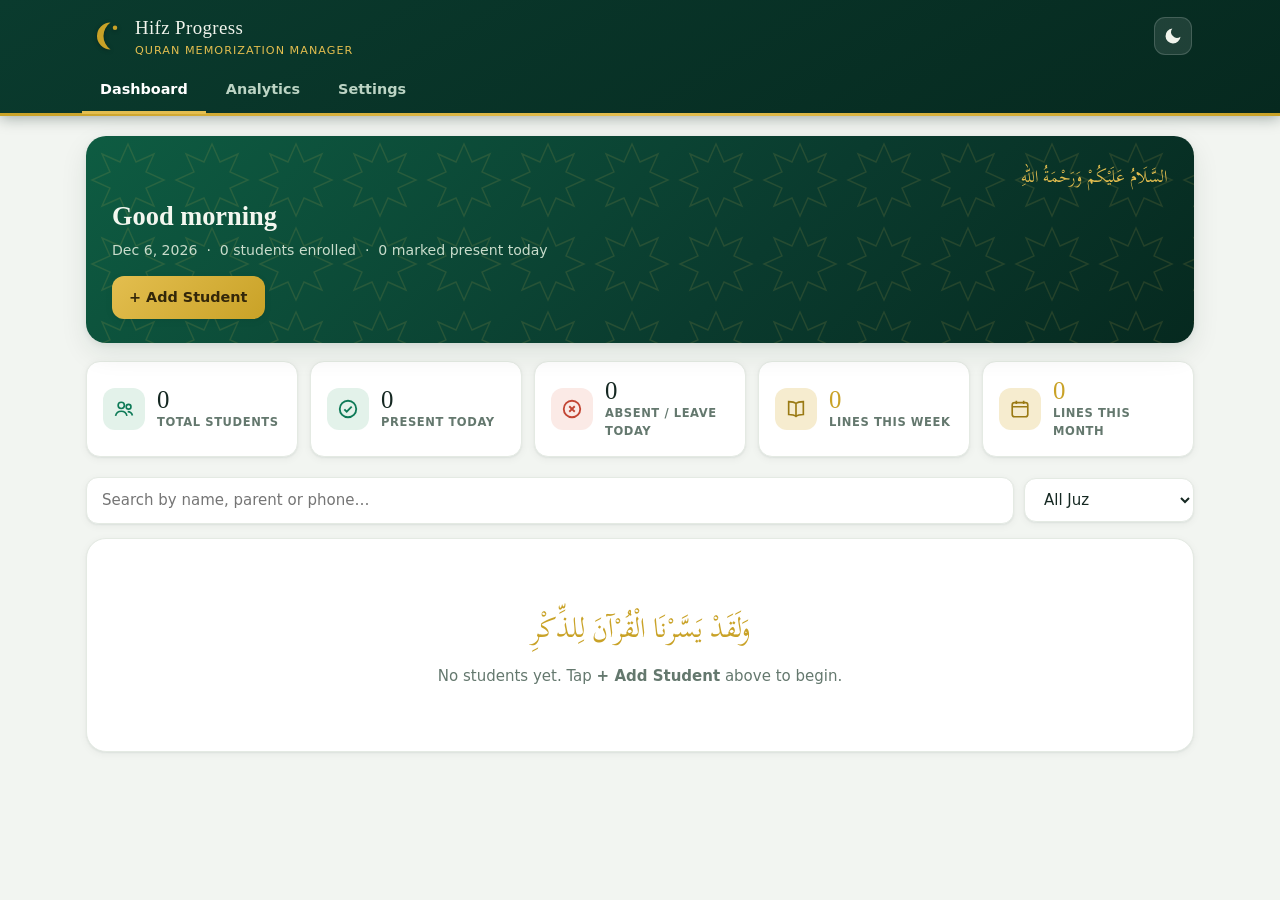
==== commit 6bcc9070: "Bundle SIL Scheherazade New font so IndoPak Quran renders everywhere The IndoPak/hafizi text was cor" ====
--- a/Hifz-Progress-AllInOne.html
+++ b/Hifz-Progress-AllInOne.html
@@ -10,6 +10,18 @@
    Hifz Progress — Madrasa Manager · Premium UI
    Emerald & gold · card-based · light + dark · print reports
    ============================================================ */
+
+/* Bundled Quran font (SIL Scheherazade New, Open Font License 1.1).
+   Shipped inside the app so the IndoPak/hafizi text renders correctly and
+   identically on every device, with no internet. The single-file build
+   replaces this url() with an embedded data: URI — see build.py. */
+@font-face{
+  font-family:"Scheherazade New";
+  font-style:normal;
+  font-weight:400;
+  font-display:swap;
+  src:url("[data-uri]") format("woff2");
+}
 
 :root{
   --emerald:#0E7A57;
@@ -33,7 +45,7 @@
   --r-lg:20px; --r-md:14px; --r-sm:10px;
   --font-ui:system-ui,-apple-system,"Segoe UI",Roboto,sans-serif;
   --font-display:Georgia,"Times New Roman",serif;
-  --font-arabic:"Amiri","Scheherazade New","Noto Naskh Arabic","Traditional Arabic","Arabic Typesetting",serif;
+  --font-arabic:"Scheherazade New","Amiri","Noto Naskh Arabic","Traditional Arabic","Arabic Typesetting",serif;
 }
 [data-theme="dark"]{
   --bg:#0B1612;
@@ -145,31 +157,31 @@
 .search-input:focus{outline:none;border-color:var(--gold)}
 
 /* ---------- student cards ---------- */
-.students-grid{display:grid;gap:16px;grid-template-columns:repeat(auto-fill,minmax(265px,1fr))}
+.students-grid{display:grid;gap:10px;grid-template-columns:repeat(auto-fill,minmax(265px,1fr))}
 .student-card{
   background:var(--surface);border:1px solid var(--line);border-radius:var(--r-lg);
-  box-shadow:var(--shadow-sm);padding:20px 18px;display:flex;flex-direction:column;gap:15px;
+  box-shadow:var(--shadow-sm);padding:12px 14px;display:flex;flex-direction:column;gap:9px;
   transition:transform .15s,box-shadow .15s;position:relative;
 }
 .student-card:hover{transform:translateY(-3px);box-shadow:var(--shadow-md)}
-.sc-top{display:flex;gap:13px;align-items:center;cursor:pointer}
+.sc-top{display:flex;gap:10px;align-items:center;cursor:pointer}
 .avatar-lg{
-  width:52px;height:52px;border-radius:50%;flex:none;display:grid;place-items:center;
-  font-weight:700;font-size:1.25rem;font-family:var(--font-display);color:#fff;
+  width:40px;height:40px;border-radius:50%;flex:none;display:grid;place-items:center;
+  font-weight:700;font-size:1.05rem;font-family:var(--font-display);color:#fff;
   background:linear-gradient(135deg,var(--emerald),var(--emerald-deep));
   border:2px solid var(--gold-bright);
 }
-.sc-name{font-weight:700;font-size:1.02rem;line-height:1.35}
-.sc-name .arabic{font-size:.95rem;color:var(--ink-soft);font-weight:400;margin-right:5px}
-.sc-meta{font-size:.8rem;color:var(--ink-soft);margin-top:3px}
+.sc-name{font-weight:700;font-size:.94rem;line-height:1.3}
+.sc-name .arabic{font-size:.9rem;color:var(--ink-soft);font-weight:400;margin-right:5px}
+.sc-meta{font-size:.75rem;color:var(--ink-soft);margin-top:1px}
 .badge-juz{
   margin-left:auto;flex:none;background:linear-gradient(135deg,var(--gold-bright),var(--gold));
   color:#33270A;font-weight:700;font-size:.72rem;padding:5px 11px;border-radius:99px;box-shadow:var(--shadow-sm);
 }
-.bar{height:7px;border-radius:99px;background:var(--line);overflow:hidden}
+.bar{height:5px;border-radius:99px;background:var(--line);overflow:hidden}
 .bar > span{display:block;height:100%;border-radius:99px;background:linear-gradient(90deg,var(--emerald),var(--gold-bright));transition:width .4s}
-.sc-progress-row{display:flex;justify-content:space-between;font-size:.74rem;color:var(--ink-soft);margin-top:5px}
-.sc-actions{display:flex;gap:8px;position:relative}
+.sc-progress-row{display:flex;justify-content:space-between;font-size:.7rem;color:var(--ink-soft);margin-top:4px}
+.sc-actions{display:flex;gap:6px;position:relative}
 .sc-actions .btn{flex:1;justify-content:center}
 .sc-actions .sc-menu-btn{flex:0 0 auto;min-width:42px;font-size:1.15rem;line-height:1;padding:7px 0}
 .sc-menu{
@@ -185,6 +197,30 @@
 .sc-menu button:hover{background:var(--emerald-soft);color:var(--emerald);border-color:var(--emerald)}
 .sc-menu button.del{color:var(--danger)}
 .sc-menu button.del:hover{background:var(--danger-soft);border-color:var(--danger)}
+
+/* ---------- attendance registers ---------- */
+.reg-card{padding:0;overflow:hidden;margin-bottom:10px}
+.reg-head{
+  width:100%;display:flex;align-items:center;gap:10px;padding:14px 16px;
+  background:none;border:none;font-weight:700;font-size:.95rem;color:var(--ink);
+  font-family:inherit;cursor:pointer;text-align:left;
+}
+.reg-head .chip{margin-left:auto}
+.reg-arrow{color:var(--ink-soft);font-size:.8rem}
+.reg-body{padding:0 16px 14px}
+.reg-body > .btn{margin-bottom:6px}
+.reg-row{display:flex;align-items:center;gap:10px;padding:7px 0;border-top:1px dashed var(--line)}
+.reg-name{flex:1;font-size:.88rem;font-weight:600;min-width:0;overflow:hidden;text-overflow:ellipsis;white-space:nowrap}
+.att-mini{display:flex;gap:5px;flex:none}
+.att-mini button{
+  width:34px;height:34px;border-radius:9px;border:1.5px solid var(--line);
+  background:var(--surface);font-size:.74rem;font-weight:800;color:var(--ink-soft);
+  transition:background .12s,color .12s,border-color .12s;
+}
+.att-mini button.on-present{background:var(--emerald);border-color:var(--emerald);color:#fff}
+.att-mini button.on-absent{background:var(--danger);border-color:var(--danger);color:#fff}
+.att-mini button.on-leave{background:linear-gradient(135deg,var(--gold-bright),var(--gold));border-color:var(--gold);color:#33270A}
+.att-mini button.on-sick{background:#8A6D10;border-color:#8A6D10;color:#fff}
 
 /* ---------- chips & badges ---------- */
 .chip{display:inline-flex;align-items:center;gap:4px;padding:3px 10px;border-radius:99px;font-size:.72rem;font-weight:700}
@@ -227,7 +263,7 @@
 .seg button.active{background:var(--emerald);color:#fff;border-color:var(--emerald)}
 .seg button.active.absent,.section-status .seg button.active.missed,.seg button.active[data-v="missed"]{background:var(--danger);border-color:var(--danger)}
 .lesson-card{border-left:4px solid var(--gold);margin-bottom:14px}
-.quran-preview{background:var(--surface-2);border:1.5px solid var(--line);border-radius:var(--r-md);padding:16px;margin-top:10px;font-size:1.3rem;max-height:240px;overflow:auto}
+.quran-preview{background:var(--surface-2);border:1.5px solid var(--line);border-radius:var(--r-md);padding:18px;margin-top:10px;font-size:1.6rem;line-height:2.3;max-height:280px;overflow:auto}
 .quran-preview .vnum{font-family:var(--font-ui);font-size:.68rem;color:#8A6D10;background:var(--gold-soft);border-radius:99px;padding:1px 7px;margin:0 6px;direction:ltr;display:inline-block}
 [data-theme="dark"] .quran-preview .vnum{color:var(--gold-bright)}
 .calc-line{font-size:.86rem;color:var(--ink-soft);margin-top:8px}
@@ -305,6 +341,8 @@
   .btn{padding:11px 16px}
   .tab{padding:12px 14px}
   .students-grid{grid-template-columns:1fr}
+  /* keep student-card buttons compact so long lists stay scrollable */
+  .sc-actions .btn{padding:8px 10px}
 }
 @media (prefers-reduced-motion:reduce){
   *{transition:none !important;animation:none !important}
@@ -346,10 +384,10 @@
 <section id="print-root" class="print-root"></section>
 
 <script>
-// Complete Quran database (Uthmani text) - stored locally, no internet needed
-const QURAN=[{"n":1,"en":"Al-Fatihah","ar":"الفاتحة","v":["بِسۡمِ ٱللَّهِ ٱلرَّحۡمَٰنِ ٱلرَّحِيمِ","ٱلۡحَمۡدُ لِلَّهِ رَبِّ ٱلۡعَٰلَمِينَ","ٱلرَّحۡمَٰنِ ٱلرَّحِيمِ","مَٰلِكِ يَوۡمِ ٱلدِّينِ","إِيَّاكَ نَعۡبُدُ وَإِيَّاكَ نَسۡتَعِينُ","ٱهۡدِنَا ٱلصِّرَٰطَ ٱلۡمُسۡتَقِيمَ","صِرَٰطَ ٱلَّذِينَ أَنۡعَمۡتَ عَلَيۡهِمۡ غَيۡرِ ٱلۡمَغۡضُوبِ عَلَيۡهِمۡ وَلَا ٱلضَّآلِّينَ"]},{"n":2,"en":"Al-Baqarah","ar":"البقرة","v":["الٓمٓ","ذَٰلِكَ ٱلۡكِتَٰبُ لَا رَيۡبَۛ فِيهِۛ هُدٗى لِّلۡمُتَّقِينَ","ٱلَّذِينَ يُؤۡمِنُونَ بِٱلۡغَيۡبِ وَيُقِيمُونَ ٱلصَّلَوٰةَ وَمِمَّا رَزَقۡنَٰهُمۡ يُنفِقُونَ","وَٱلَّذِينَ يُؤۡمِنُونَ بِمَآ أُنزِلَ إِلَيۡكَ وَمَآ أُنزِلَ مِن قَبۡلِكَ وَبِٱلۡأٓخِرَةِ هُمۡ يُوقِنُونَ","أُوْلَـٰٓئِكَ عَلَىٰ هُدٗى مِّن رَّبِّهِمۡۖ وَأُوْلَـٰٓئِكَ هُمُ ٱلۡمُفۡلِحُونَ","إِنَّ ٱلَّذِينَ كَفَرُواْ سَوَآءٌ عَلَيۡهِمۡ ءَأَنذَرۡتَهُمۡ أَمۡ لَمۡ تُنذِرۡهُمۡ لَا يُؤۡمِنُونَ","خَتَمَ ٱللَّهُ عَلَىٰ قُلُوبِهِمۡ وَعَلَىٰ سَمۡعِهِمۡۖ وَعَلَىٰٓ أَبۡصَٰرِهِمۡ غِشَٰوَةٞۖ وَلَهُمۡ عَذَابٌ عَظِيمٞ","وَمِنَ ٱلنَّاسِ مَن يَقُولُ ءَامَنَّا بِٱللَّهِ وَبِٱلۡيَوۡمِ ٱلۡأٓخِرِ وَمَا هُم بِمُؤۡمِنِينَ","يُخَٰدِعُونَ ٱللَّهَ وَٱلَّذِينَ ءَامَنُواْ وَمَا يَخۡدَعُونَ إِلَّآ أَنفُسَهُمۡ وَمَا يَشۡعُرُونَ","فِي قُلُوبِهِم مَّرَضٞ فَزَادَهُمُ ٱللَّهُ مَرَضٗاۖ وَلَهُمۡ عَذَابٌ أَلِيمُۢ بِمَا كَانُواْ يَكۡذِبُونَ","وَإِذَا قِيلَ لَهُمۡ لَا تُفۡسِدُواْ فِي ٱلۡأَرۡضِ قَالُوٓاْ إِنَّمَا نَحۡنُ مُصۡلِحُونَ","أَلَآ إِنَّهُمۡ هُمُ ٱلۡمُفۡسِدُونَ وَلَٰكِن لَّا يَشۡعُرُونَ","وَإِذَا قِيلَ لَهُمۡ ءَامِنُواْ كَمَآ ءَامَنَ ٱلنَّاسُ قَالُوٓاْ أَنُؤۡمِنُ كَمَآ ءَامَنَ ٱلسُّفَهَآءُۗ أَلَآ إِنَّهُمۡ هُمُ ٱلسُّفَهَآءُ وَلَٰكِن لَّا يَعۡلَمُونَ","وَإِذَا لَقُواْ ٱلَّذِينَ ءَامَنُواْ قَالُوٓاْ ءَامَنَّا وَإِذَا خَلَوۡاْ إِلَىٰ شَيَٰطِينِهِمۡ قَالُوٓاْ إِنَّا مَعَكُمۡ إِنَّمَا نَحۡنُ مُسۡتَهۡزِءُونَ","ٱللَّهُ يَسۡتَهۡزِئُ بِهِمۡ وَيَمُدُّهُمۡ فِي طُغۡيَٰنِهِمۡ يَعۡمَهُونَ","أُوْلَـٰٓئِكَ ٱلَّذِينَ ٱشۡتَرَوُاْ ٱلضَّلَٰلَةَ بِٱلۡهُدَىٰ فَمَا رَبِحَت تِّجَٰرَتُهُمۡ وَمَا كَانُواْ مُهۡتَدِينَ","مَثَلُهُمۡ كَمَثَلِ ٱلَّذِي ٱسۡتَوۡقَدَ نَارٗا فَلَمَّآ أَضَآءَتۡ مَا حَوۡلَهُۥ ذَهَبَ ٱللَّهُ بِنُورِهِمۡ وَتَرَكَهُمۡ فِي ظُلُمَٰتٖ لَّا يُبۡصِرُونَ","صُمُّۢ بُكۡمٌ عُمۡيٞ فَهُمۡ لَا يَرۡجِعُونَ","أَوۡ كَصَيِّبٖ مِّنَ ٱلسَّمَآءِ فِيهِ ظُلُمَٰتٞ وَرَعۡدٞ وَبَرۡقٞ يَجۡعَلُونَ أَصَٰبِعَهُمۡ فِيٓ ءَاذَانِهِم مِّنَ ٱلصَّوَٰعِقِ حَذَرَ ٱلۡمَوۡتِۚ وَٱللَّهُ مُحِيطُۢ بِٱلۡكَٰفِرِينَ","يَكَادُ ٱلۡبَرۡقُ يَخۡطَفُ أَبۡصَٰرَهُمۡۖ كُلَّمَآ أَضَآءَ لَهُم مَّشَوۡاْ فِيهِ وَإِذَآ أَظۡلَمَ عَلَيۡهِمۡ قَامُواْۚ وَلَوۡ شَآءَ ٱللَّهُ لَذَهَبَ بِسَمۡعِهِمۡ وَأَبۡصَٰرِهِمۡۚ إِنَّ ٱللَّهَ عَلَىٰ كُلِّ شَيۡءٖ قَدِيرٞ","يَـٰٓأَيُّهَا ٱلنَّاسُ ٱعۡبُدُواْ رَبَّكُمُ ٱلَّذِي خَلَقَكُمۡ وَٱلَّذِينَ مِن قَبۡلِكُمۡ لَعَلَّكُمۡ تَتَّقُونَ","ٱلَّذِي جَعَلَ لَكُمُ ٱلۡأَرۡضَ فِرَٰشٗا وَٱلسَّمَآءَ بِنَآءٗ وَأَنزَلَ مِنَ ٱلسَّمَآءِ مَآءٗ فَأَخۡرَجَ بِهِۦ مِنَ ٱلثَّمَرَٰتِ رِزۡقٗا لَّكُمۡۖ فَلَا تَجۡعَلُواْ لِلَّهِ أَندَادٗا وَأَنتُمۡ تَعۡلَمُونَ","وَإِن كُنتُمۡ فِي رَيۡبٖ مِّمَّا نَزَّلۡنَا عَلَىٰ عَبۡدِنَا فَأۡتُواْ بِسُورَةٖ مِّن مِّثۡلِهِۦ وَٱدۡعُواْ شُهَدَآءَكُم مِّن دُونِ ٱللَّهِ إِن كُنتُمۡ صَٰدِقِينَ","فَإِن لَّمۡ تَفۡعَلُواْ وَلَن تَفۡعَلُواْ فَٱتَّقُواْ ٱلنَّارَ ٱلَّتِي وَقُودُهَا ٱلنَّاسُ وَٱلۡحِجَارَةُۖ أُعِدَّتۡ لِلۡكَٰفِرِينَ","وَبَشِّرِ ٱلَّذِينَ ءَامَنُواْ وَعَمِلُواْ ٱلصَّـٰلِحَٰتِ أَنَّ لَهُمۡ جَنَّـٰتٖ تَجۡرِي مِن تَحۡتِهَا ٱلۡأَنۡهَٰرُۖ كُلَّمَا رُزِقُواْ مِنۡهَا مِن ثَمَرَةٖ رِّزۡقٗا قَالُواْ هَٰذَا ٱلَّذِي رُزِقۡنَا مِن قَبۡلُۖ وَأُتُواْ بِهِۦ مُتَشَٰبِهٗاۖ وَلَهُمۡ فِيهَآ أَزۡوَٰجٞ مُّطَهَّرَةٞۖ وَهُمۡ فِيهَا خَٰلِدُونَ","۞إِنَّ ٱللَّهَ لَا يَسۡتَحۡيِۦٓ أَن يَضۡرِبَ مَثَلٗا مَّا بَعُوضَةٗ فَمَا فَوۡقَهَاۚ فَأَمَّا ٱلَّذِينَ ءَامَنُواْ فَيَعۡلَمُونَ أَنَّهُ ٱلۡحَقُّ مِن رَّبِّهِمۡۖ وَأَمَّا ٱلَّذِينَ كَفَرُواْ فَيَقُولُونَ مَاذَآ أَرَادَ ٱللَّهُ بِهَٰذَا مَثَلٗاۘ يُضِلُّ بِهِۦ كَثِيرٗا وَيَهۡدِي بِهِۦ كَثِيرٗاۚ وَمَا يُضِلُّ بِهِۦٓ إِلَّا ٱلۡفَٰسِقِينَ","ٱلَّذِينَ يَنقُضُونَ عَهۡدَ ٱللَّهِ مِنۢ بَعۡدِ مِيثَٰقِهِۦ وَيَقۡطَعُونَ مَآ أَمَرَ ٱللَّهُ بِهِۦٓ أَن يُوصَلَ وَيُفۡسِدُونَ فِي ٱلۡأَرۡضِۚ أُوْلَـٰٓئِكَ هُمُ ٱلۡخَٰسِرُونَ","كَيۡفَ تَكۡفُرُونَ بِٱللَّهِ وَكُنتُمۡ أَمۡوَٰتٗا فَأَحۡيَٰكُمۡۖ ثُمَّ يُمِيتُكُمۡ ثُمَّ يُحۡيِيكُمۡ ثُمَّ إِلَيۡهِ تُرۡجَعُونَ","هُوَ ٱلَّذِي خَلَقَ لَكُم مَّا فِي ٱلۡأَرۡضِ جَمِيعٗا ثُمَّ ٱسۡتَوَىٰٓ إِلَى ٱلسَّمَآءِ فَسَوَّىٰهُنَّ سَبۡعَ سَمَٰوَٰتٖۚ وَهُوَ بِكُلِّ شَيۡءٍ عَلِيمٞ","وَإِذۡ قَالَ رَبُّكَ لِلۡمَلَـٰٓئِكَةِ إِنِّي جَاعِلٞ فِي ٱلۡأَرۡضِ خَلِيفَةٗۖ قَالُوٓاْ أَتَجۡعَلُ فِيهَا مَن يُفۡسِدُ فِيهَا وَيَسۡفِكُ ٱلدِّمَآءَ وَنَحۡنُ نُسَبِّحُ بِحَمۡدِكَ وَنُقَدِّسُ لَكَۖ قَالَ إِنِّيٓ أَعۡلَمُ مَا لَا تَعۡلَمُونَ","وَعَلَّمَ ءَادَمَ ٱلۡأَسۡمَآءَ كُلَّهَا ثُمَّ عَرَضَهُمۡ عَلَى ٱلۡمَلَـٰٓئِكَةِ فَقَالَ أَنۢبِـُٔونِي بِأَسۡمَآءِ هَـٰٓؤُلَآءِ إِن كُنتُمۡ صَٰدِقِينَ","قَالُواْ سُبۡحَٰنَكَ لَا عِلۡمَ لَنَآ إِلَّا مَا عَلَّمۡتَنَآۖ إِنَّكَ أَنتَ ٱلۡعَلِيمُ ٱلۡحَكِيمُ","قَالَ يَـٰٓـَٔادَمُ أَنۢبِئۡهُم بِأَسۡمَآئِهِمۡۖ فَلَمَّآ أَنۢبَأَهُم بِأَسۡمَآئِهِمۡ قَالَ أَلَمۡ أَقُل لَّكُمۡ إِنِّيٓ أَعۡلَمُ غَيۡبَ ٱلسَّمَٰوَٰتِ وَٱلۡأَرۡضِ وَأَعۡلَمُ مَا تُبۡدُونَ وَمَا كُنتُمۡ تَكۡتُمُونَ","وَإِذۡ قُلۡنَا لِلۡمَلَـٰٓئِكَةِ ٱسۡجُدُواْ لِأٓدَمَ فَسَجَدُوٓاْ إِلَّآ إِبۡلِيسَ أَبَىٰ وَٱسۡتَكۡبَرَ وَكَانَ مِنَ ٱلۡكَٰفِرِينَ","وَقُلۡنَا يَـٰٓـَٔادَمُ ٱسۡكُنۡ أَنتَ وَزَوۡجُكَ ٱلۡجَنَّةَ وَكُلَا مِنۡهَا رَغَدًا حَيۡثُ شِئۡتُمَا وَلَا تَقۡرَبَا هَٰذِهِ ٱلشَّجَرَةَ فَتَكُونَا مِنَ ٱلظَّـٰلِمِينَ","فَأَزَلَّهُمَا ٱلشَّيۡطَٰنُ عَنۡهَا فَأَخۡرَجَهُمَا مِمَّا كَانَا فِيهِۖ وَقُلۡنَا ٱهۡبِطُواْ بَعۡضُكُمۡ لِبَعۡضٍ عَدُوّٞۖ وَلَكُمۡ فِي ٱلۡأَرۡضِ مُسۡتَقَرّٞ وَمَتَٰعٌ إِلَىٰ حِينٖ","فَتَلَقَّىٰٓ ءَادَمُ مِن رَّبِّهِۦ كَلِمَٰتٖ فَتَابَ عَلَيۡهِۚ إِنَّهُۥ هُوَ ٱلتَّوَّابُ ٱلرَّحِيمُ","قُلۡنَا ٱهۡبِطُواْ مِنۡهَا جَمِيعٗاۖ فَإِمَّا يَأۡتِيَنَّكُم مِّنِّي هُدٗى فَمَن تَبِعَ هُدَايَ فَلَا خَوۡفٌ عَلَيۡهِمۡ وَلَا هُمۡ يَحۡزَنُونَ","وَٱلَّذِينَ كَفَرُواْ وَكَذَّبُواْ بِـَٔايَٰتِنَآ أُوْلَـٰٓئِكَ أَصۡحَٰبُ ٱلنَّارِۖ هُمۡ فِيهَا خَٰلِدُونَ","يَٰبَنِيٓ إِسۡرَـٰٓءِيلَ ٱذۡكُرُواْ نِعۡمَتِيَ ٱلَّتِيٓ أَنۡعَمۡتُ عَلَيۡكُمۡ وَأَوۡفُواْ بِعَهۡدِيٓ أُوفِ بِعَهۡدِكُمۡ وَإِيَّـٰيَ فَٱرۡهَبُونِ","وَءَامِنُواْ بِمَآ أَنزَلۡتُ مُصَدِّقٗا لِّمَا مَعَكُمۡ وَلَا تَكُونُوٓاْ أَوَّلَ كَافِرِۭ بِهِۦۖ وَلَا تَشۡتَرُواْ بِـَٔايَٰتِي ثَمَنٗا قَلِيلٗا وَإِيَّـٰيَ فَٱتَّقُونِ","وَلَا تَلۡبِسُواْ ٱلۡحَقَّ بِٱلۡبَٰطِلِ وَتَكۡتُمُواْ ٱلۡحَقَّ وَأَنتُمۡ تَعۡلَمُونَ","وَأَقِيمُواْ ٱلصَّلَوٰةَ وَءَاتُواْ ٱلزَّكَوٰةَ وَٱرۡكَعُواْ مَعَ ٱلرَّـٰكِعِينَ","۞أَتَأۡمُرُونَ ٱلنَّاسَ بِٱلۡبِرِّ وَتَنسَوۡنَ أَنفُسَكُمۡ وَأَنتُمۡ تَتۡلُونَ ٱلۡكِتَٰبَۚ أَفَلَا تَعۡقِلُونَ","وَٱسۡتَعِينُواْ بِٱلصَّبۡرِ وَٱلصَّلَوٰةِۚ وَإِنَّهَا لَكَبِيرَةٌ إِلَّا عَلَى ٱلۡخَٰشِعِينَ","ٱلَّذِينَ يَظُنُّونَ أَنَّهُم مُّلَٰقُواْ رَبِّهِمۡ وَأَنَّهُمۡ إِلَيۡهِ رَٰجِعُونَ","يَٰبَنِيٓ إِسۡرَـٰٓءِيلَ ٱذۡكُرُواْ نِعۡمَتِيَ ٱلَّتِيٓ أَنۡعَمۡتُ عَلَيۡكُمۡ وَأَنِّي فَضَّلۡتُكُمۡ عَلَى ٱلۡعَٰلَمِينَ","وَٱتَّقُواْ يَوۡمٗا لَّا تَجۡزِي نَفۡسٌ عَن نَّفۡسٖ شَيۡـٔٗا وَلَا يُقۡبَلُ مِنۡهَا شَفَٰعَةٞ وَلَا يُؤۡخَذُ مِنۡهَا عَدۡلٞ وَلَا هُمۡ يُنصَرُونَ","وَإِذۡ نَجَّيۡنَٰكُم مِّنۡ ءَالِ فِرۡعَوۡنَ يَسُومُونَكُمۡ سُوٓءَ ٱلۡعَذَابِ يُذَبِّحُونَ أَبۡنَآءَكُمۡ وَيَسۡتَحۡيُونَ نِسَآءَكُمۡۚ وَفِي ذَٰلِكُم بَلَآءٞ مِّن رَّبِّكُمۡ عَظِيمٞ","وَإِذۡ فَرَقۡنَا بِكُمُ ٱلۡبَحۡرَ فَأَنجَيۡنَٰكُمۡ وَأَغۡرَقۡنَآ ءَالَ فِرۡعَوۡنَ وَأَنتُمۡ تَنظُرُونَ","وَإِذۡ وَٰعَدۡنَا مُوسَىٰٓ أَرۡبَعِينَ لَيۡلَةٗ ثُمَّ ٱتَّخَذۡتُمُ ٱلۡعِجۡلَ مِنۢ بَعۡدِهِۦ وَأَنتُمۡ ظَٰلِمُونَ","ثُمَّ عَفَوۡنَا عَنكُم مِّنۢ بَعۡدِ ذَٰلِكَ لَعَلَّكُمۡ تَشۡكُرُونَ","وَإِذۡ ءَاتَيۡنَا مُوسَى ٱلۡكِتَٰبَ وَٱلۡفُرۡقَانَ لَعَلَّكُمۡ تَهۡتَدُونَ","وَإِذۡ قَالَ مُوسَىٰ لِقَوۡمِهِۦ يَٰقَوۡمِ إِنَّكُمۡ ظَلَمۡتُمۡ أَنفُسَكُم بِٱتِّخَاذِكُمُ ٱلۡعِجۡلَ فَتُوبُوٓاْ إِلَىٰ بَارِئِكُمۡ فَٱقۡتُلُوٓاْ أَنفُسَكُمۡ ذَٰلِكُمۡ خَيۡرٞ لَّكُمۡ عِندَ بَارِئِكُمۡ فَتَابَ عَلَيۡكُمۡۚ إِنَّهُۥ هُوَ ٱلتَّوَّابُ ٱلرَّحِيمُ","وَإِذۡ قُلۡتُمۡ يَٰمُوسَىٰ لَن نُّؤۡمِنَ لَكَ حَتَّىٰ نَرَى ٱللَّهَ جَهۡرَةٗ فَأَخَذَتۡكُمُ ٱلصَّـٰعِقَةُ وَأَنتُمۡ تَنظُرُونَ","ثُمَّ بَعَثۡنَٰكُم مِّنۢ بَعۡدِ مَوۡتِكُمۡ لَعَلَّكُمۡ تَشۡكُرُونَ","وَظَلَّلۡنَا عَلَيۡكُمُ ٱلۡغَمَامَ وَأَنزَلۡنَا عَلَيۡكُمُ ٱلۡمَنَّ وَٱلسَّلۡوَىٰۖ كُلُواْ مِن طَيِّبَٰتِ مَا رَزَقۡنَٰكُمۡۚ وَمَا ظَلَمُونَا وَلَٰكِن كَانُوٓاْ أَنفُسَهُمۡ يَظۡلِمُونَ","وَإِذۡ قُلۡنَا ٱدۡخُلُواْ هَٰذِهِ ٱلۡقَرۡيَةَ فَكُلُواْ مِنۡهَا حَيۡثُ شِئۡتُمۡ رَغَدٗا وَٱدۡخُلُواْ ٱلۡبَابَ سُجَّدٗا وَقُولُواْ حِطَّةٞ نَّغۡفِرۡ لَكُمۡ خَطَٰيَٰكُمۡۚ وَسَنَزِيدُ ٱلۡمُحۡسِنِينَ","فَبَدَّلَ ٱلَّذِينَ ظَلَمُواْ قَوۡلًا غَيۡرَ ٱلَّذِي قِيلَ لَهُمۡ فَأَنزَلۡنَا عَلَى ٱلَّذِينَ ظَلَمُواْ رِجۡزٗا مِّنَ ٱلسَّمَآءِ بِمَا كَانُواْ يَفۡسُقُونَ","۞وَإِذِ ٱسۡتَسۡقَىٰ مُوسَىٰ لِقَوۡمِهِۦ فَقُلۡنَا ٱضۡرِب بِّعَصَاكَ ٱلۡحَجَرَۖ فَٱنفَجَرَتۡ مِنۡهُ ٱثۡنَتَا عَشۡرَةَ عَيۡنٗاۖ قَدۡ عَلِمَ كُلُّ أُنَاسٖ مَّشۡرَبَهُمۡۖ كُلُواْ وَٱشۡرَبُواْ مِن رِّزۡقِ ٱللَّهِ وَلَا تَعۡثَوۡاْ فِي ٱلۡأَرۡضِ مُفۡسِدِينَ","وَإِذۡ قُلۡتُمۡ يَٰمُوسَىٰ لَن نَّصۡبِرَ عَلَىٰ طَعَامٖ وَٰحِدٖ فَٱدۡعُ لَنَا رَبَّكَ يُخۡرِجۡ لَنَا مِمَّا تُنۢبِتُ ٱلۡأَرۡضُ مِنۢ بَقۡلِهَا وَقِثَّآئِهَا وَفُومِهَا وَعَدَسِهَا وَبَصَلِهَاۖ قَالَ أَتَسۡتَبۡدِلُونَ ٱلَّذِي هُوَ أَدۡنَىٰ بِٱلَّذِي هُوَ خَيۡرٌۚ ٱهۡبِطُواْ مِصۡرٗا فَإِنَّ لَكُم مَّا سَأَلۡتُمۡۗ وَضُرِبَتۡ عَلَيۡهِمُ ٱلذِّلَّةُ وَٱلۡمَسۡكَنَةُ وَبَآءُو بِغَضَبٖ مِّنَ ٱللَّهِۚ ذَٰلِكَ بِأَنَّهُمۡ كَانُواْ يَكۡفُرُونَ بِـَٔايَٰتِ ٱللَّهِ وَيَقۡتُلُونَ ٱلنَّبِيِّـۧنَ بِغَيۡرِ ٱلۡحَقِّۚ ذَٰلِكَ بِمَا عَصَواْ وَّكَانُواْ يَعۡتَدُونَ","إِنَّ ٱلَّذِينَ ءَامَنُواْ وَٱلَّذِينَ هَادُواْ وَٱلنَّصَٰرَىٰ وَٱلصَّـٰبِـِٔينَ مَنۡ ءَامَنَ بِٱللَّهِ وَٱلۡيَوۡمِ ٱلۡأٓخِرِ وَعَمِلَ صَٰلِحٗا فَلَهُمۡ أَجۡرُهُمۡ عِندَ رَبِّهِمۡ وَلَا خَوۡفٌ عَلَيۡهِمۡ وَلَا هُمۡ يَحۡزَنُونَ","وَإِذۡ أَخَذۡنَا مِيثَٰقَكُمۡ وَرَفَعۡنَا فَوۡقَكُمُ ٱلطُّورَ خُذُواْ مَآ ءَاتَيۡنَٰكُم بِقُوَّةٖ وَٱذۡكُرُواْ مَا فِيهِ لَعَلَّكُمۡ تَتَّقُونَ","ثُمَّ تَوَلَّيۡتُم مِّنۢ بَعۡدِ ذَٰلِكَۖ فَلَوۡلَا فَضۡلُ ٱللَّهِ عَلَيۡكُمۡ وَرَحۡمَتُهُۥ لَكُنتُم مِّنَ ٱلۡخَٰسِرِينَ","وَلَقَدۡ عَلِمۡتُمُ ٱلَّذِينَ ٱعۡتَدَوۡاْ مِنكُمۡ فِي ٱلسَّبۡتِ فَقُلۡنَا لَهُمۡ كُونُواْ قِرَدَةً خَٰسِـِٔينَ","فَجَعَلۡنَٰهَا نَكَٰلٗا لِّمَا بَيۡنَ يَدَيۡهَا وَمَا خَلۡفَهَا وَمَوۡعِظَةٗ لِّلۡمُتَّقِينَ","وَإِذۡ قَالَ مُوسَىٰ لِقَوۡمِهِۦٓ إِنَّ ٱللَّهَ يَأۡمُرُكُمۡ أَن تَذۡبَحُواْ بَقَرَةٗۖ قَالُوٓاْ أَتَتَّخِذُنَا هُزُوٗاۖ قَالَ أَعُوذُ بِٱللَّهِ أَنۡ أَكُونَ مِنَ ٱلۡجَٰهِلِينَ","قَالُواْ ٱدۡعُ لَنَا رَبَّكَ يُبَيِّن لَّنَا مَا هِيَۚ قَالَ إِنَّهُۥ يَقُولُ إِنَّهَا بَقَرَةٞ لَّا فَارِضٞ وَلَا بِكۡرٌ عَوَانُۢ بَيۡنَ ذَٰلِكَۖ فَٱفۡعَلُواْ مَا تُؤۡمَرُونَ","قَالُواْ ٱدۡعُ لَنَا رَبَّكَ يُبَيِّن لَّنَا مَا لَوۡنُهَاۚ قَالَ إِنَّهُۥ يَقُولُ إِنَّهَا بَقَرَةٞ صَفۡرَآءُ فَاقِعٞ لَّوۡنُهَا تَسُرُّ ٱلنَّـٰظِرِينَ","قَالُواْ ٱدۡعُ لَنَا رَبَّكَ يُبَيِّن لَّنَا مَا هِيَ إِنَّ ٱلۡبَقَرَ تَشَٰبَهَ عَلَيۡنَا وَإِنَّآ إِن شَآءَ ٱللَّهُ لَمُهۡتَدُونَ","قَالَ إِنَّهُۥ يَقُولُ إِنَّهَا بَقَرَةٞ لَّا ذَلُولٞ تُثِيرُ ٱلۡأَرۡضَ وَلَا تَسۡقِي ٱلۡحَرۡثَ مُسَلَّمَةٞ لَّا شِيَةَ فِيهَاۚ قَالُواْ ٱلۡـَٰٔنَ جِئۡتَ بِٱلۡحَقِّۚ فَذَبَحُوهَا وَمَا كَادُواْ يَفۡعَلُونَ","وَإِذۡ قَتَلۡتُمۡ نَفۡسٗا فَٱدَّـٰرَ ٰٔتُمۡ فِيهَاۖ وَٱللَّهُ مُخۡرِجٞ مَّا كُنتُمۡ تَكۡتُمُونَ","فَقُلۡنَا ٱضۡرِبُوهُ بِبَعۡضِهَاۚ كَذَٰلِكَ يُحۡيِ ٱللَّهُ ٱلۡمَوۡتَىٰ وَيُرِيكُمۡ ءَايَٰتِهِۦ لَعَلَّكُمۡ تَعۡقِلُونَ","ثُمَّ قَسَتۡ قُلُوبُكُم مِّنۢ بَعۡدِ ذَٰلِكَ فَهِيَ كَٱلۡحِجَارَةِ أَوۡ أَشَدُّ قَسۡوَةٗۚ وَإِنَّ مِنَ ٱلۡحِجَارَةِ لَمَا يَتَفَجَّرُ مِنۡهُ ٱلۡأَنۡهَٰرُۚ وَإِنَّ مِنۡهَا لَمَا يَشَّقَّقُ فَيَخۡرُجُ مِنۡهُ ٱلۡمَآءُۚ وَإِنَّ مِنۡهَا لَمَا يَهۡبِطُ مِنۡ خَشۡيَةِ ٱللَّهِۗ وَمَا ٱللَّهُ بِغَٰفِلٍ عَمَّا تَعۡمَلُونَ","۞أَفَتَطۡمَعُونَ أَن يُؤۡمِنُواْ لَكُمۡ وَقَدۡ كَانَ فَرِيقٞ مِّنۡهُمۡ يَسۡمَعُونَ كَلَٰمَ ٱللَّهِ ثُمَّ يُحَرِّفُونَهُۥ مِنۢ بَعۡدِ مَا عَقَلُوهُ وَهُمۡ يَعۡلَمُونَ","وَإِذَا لَقُواْ ٱلَّذِينَ ءَامَنُواْ قَالُوٓاْ ءَامَنَّا وَإِذَا خَلَا بَعۡضُهُمۡ إِلَىٰ بَعۡضٖ قَالُوٓاْ أَتُحَدِّثُونَهُم بِمَا فَتَحَ ٱللَّهُ عَلَيۡكُمۡ لِيُحَآجُّوكُم بِهِۦ عِندَ رَبِّكُمۡۚ أَفَلَا تَعۡقِلُونَ","أَوَلَا يَعۡلَمُونَ أَنَّ ٱللَّهَ يَعۡلَمُ مَا يُسِرُّونَ وَمَا يُعۡلِنُونَ","وَمِنۡهُمۡ أُمِّيُّونَ لَا يَعۡلَمُونَ ٱلۡكِتَٰبَ إِلَّآ أَمَانِيَّ وَإِنۡ هُمۡ إِلَّا يَظُنُّونَ","فَوَيۡلٞ لِّلَّذِينَ يَكۡتُبُونَ ٱلۡكِتَٰبَ بِأَيۡدِيهِمۡ ثُمَّ يَقُولُونَ هَٰذَا مِنۡ عِندِ ٱللَّهِ لِيَشۡتَرُواْ بِهِۦ ثَمَنٗا قَلِيلٗاۖ فَوَيۡلٞ لَّهُم مِّمَّا كَتَبَتۡ أَيۡدِيهِمۡ وَوَيۡلٞ لَّهُم مِّمَّا يَكۡسِبُونَ","وَقَالُواْ لَن تَمَسَّنَا ٱلنَّارُ إِلَّآ أَيَّامٗا مَّعۡدُودَةٗۚ قُلۡ أَتَّخَذۡتُمۡ عِندَ ٱللَّهِ عَهۡدٗا فَلَن يُخۡلِفَ ٱللَّهُ عَهۡدَهُۥٓۖ أَمۡ تَقُولُونَ عَلَى ٱللَّهِ مَا لَا تَعۡلَمُونَ","بَلَىٰۚ مَن كَسَبَ سَيِّئَةٗ وَأَحَٰطَتۡ بِهِۦ خَطِيٓـَٔتُهُۥ فَأُوْلَـٰٓئِكَ أَصۡحَٰبُ ٱلنَّارِۖ هُمۡ فِيهَا خَٰلِدُونَ","وَٱلَّذِينَ ءَامَنُواْ وَعَمِلُواْ ٱلصَّـٰلِحَٰتِ أُوْلَـٰٓئِكَ أَصۡحَٰبُ ٱلۡجَنَّةِۖ هُمۡ فِيهَا خَٰلِدُونَ","وَإِذۡ أَخَذۡنَا مِيثَٰقَ بَنِيٓ إِسۡرَـٰٓءِيلَ لَا تَعۡبُدُونَ إِلَّا ٱللَّهَ وَبِٱلۡوَٰلِدَيۡنِ إِحۡسَانٗا وَذِي ٱلۡقُرۡبَىٰ وَٱلۡيَتَٰمَىٰ وَٱلۡمَسَٰكِينِ وَقُولُواْ لِلنَّاسِ حُسۡنٗا وَأَقِيمُواْ ٱلصَّلَوٰةَ وَءَاتُواْ ٱلزَّكَوٰةَ ثُمَّ تَوَلَّيۡتُمۡ إِلَّا قَلِيلٗا مِّنكُمۡ وَأَنتُم مُّعۡرِضُونَ","وَإِذۡ أَخَذۡنَا مِيثَٰقَكُمۡ لَا تَسۡفِكُونَ دِمَآءَكُمۡ وَلَا تُخۡرِجُونَ أَنفُسَكُم مِّن دِيَٰرِكُمۡ ثُمَّ أَقۡرَرۡتُمۡ وَأَنتُمۡ تَشۡهَدُونَ","ثُمَّ أَنتُمۡ هَـٰٓؤُلَآءِ تَقۡتُلُونَ أَنفُسَكُمۡ وَتُخۡرِجُونَ فَرِيقٗا مِّنكُم مِّن دِيَٰرِهِمۡ تَظَٰهَرُونَ عَلَيۡهِم بِٱلۡإِثۡمِ وَٱلۡعُدۡوَٰنِ وَإِن يَأۡتُوكُمۡ أُسَٰرَىٰ تُفَٰدُوهُمۡ وَهُوَ مُحَرَّمٌ عَلَيۡكُمۡ إِخۡرَاجُهُمۡۚ أَفَتُؤۡمِنُونَ بِبَعۡضِ ٱلۡكِتَٰبِ وَتَكۡفُرُونَ بِبَعۡضٖۚ فَمَا جَزَآءُ مَن يَفۡعَلُ ذَٰلِكَ مِنكُمۡ إِلَّا خِزۡيٞ فِي ٱلۡحَيَوٰةِ ٱلدُّنۡيَاۖ وَيَوۡمَ ٱلۡقِيَٰمَةِ يُرَدُّونَ إِلَىٰٓ أَشَدِّ ٱلۡعَذَابِۗ وَمَا ٱللَّهُ بِغَٰفِلٍ عَمَّا تَعۡمَلُونَ","أُوْلَـٰٓئِكَ ٱلَّذِينَ ٱشۡتَرَوُاْ ٱلۡحَيَوٰةَ ٱلدُّنۡيَا بِٱلۡأٓخِرَةِۖ فَلَا يُخَفَّفُ عَنۡهُمُ ٱلۡعَذَابُ وَلَا هُمۡ يُنصَرُونَ","وَلَقَدۡ ءَاتَيۡنَا مُوسَى ٱلۡكِتَٰبَ وَقَفَّيۡنَا مِنۢ بَعۡدِهِۦ بِٱلرُّسُلِۖ وَءَاتَيۡنَا عِيسَى ٱبۡنَ مَرۡيَمَ ٱلۡبَيِّنَٰتِ وَأَيَّدۡنَٰهُ بِرُوحِ ٱلۡقُدُسِۗ أَفَكُلَّمَا جَآءَكُمۡ رَسُولُۢ بِمَا لَا تَهۡوَىٰٓ أَنفُسُكُمُ ٱسۡتَكۡبَرۡتُمۡ فَفَرِيقٗا كَذَّبۡتُمۡ وَفَرِيقٗا تَقۡتُلُونَ","وَقَالُواْ قُلُوبُنَا غُلۡفُۢۚ بَل لَّعَنَهُمُ ٱللَّهُ بِكُفۡرِهِمۡ فَقَلِيلٗا مَّا يُؤۡمِنُونَ","وَلَمَّا جَآءَهُمۡ كِتَٰبٞ مِّنۡ عِندِ ٱللَّهِ مُصَدِّقٞ لِّمَا مَعَهُمۡ وَكَانُواْ مِن قَبۡلُ يَسۡتَفۡتِحُونَ عَلَى ٱلَّذِينَ كَفَرُواْ فَلَمَّا جَآءَهُم مَّا عَرَفُواْ كَفَرُواْ بِهِۦۚ فَلَعۡنَةُ ٱللَّهِ عَلَى ٱلۡكَٰفِرِينَ","بِئۡسَمَا ٱشۡتَرَوۡاْ بِهِۦٓ أَنفُسَهُمۡ أَن يَكۡفُرُواْ بِمَآ أَنزَلَ ٱللَّهُ بَغۡيًا أَن يُنَزِّلَ ٱللَّهُ مِن فَضۡلِهِۦ عَلَىٰ مَن يَشَآءُ مِنۡ عِبَادِهِۦۖ فَبَآءُو بِغَضَبٍ عَلَىٰ غَضَبٖۚ وَلِلۡكَٰفِرِينَ عَذَابٞ مُّهِينٞ","وَإِذَا قِيلَ لَهُمۡ ءَامِنُواْ بِمَآ أَنزَلَ ٱللَّهُ قَالُواْ نُؤۡمِنُ بِمَآ أُنزِلَ عَلَيۡنَا وَيَكۡفُرُونَ بِمَا وَرَآءَهُۥ وَهُوَ ٱلۡحَقُّ مُصَدِّقٗا لِّمَا مَعَهُمۡۗ قُلۡ فَلِمَ تَقۡتُلُونَ أَنۢبِيَآءَ ٱللَّهِ مِن قَبۡلُ إِن كُنتُم مُّؤۡمِنِينَ","۞وَلَقَدۡ جَآءَكُم مُّوسَىٰ بِٱلۡبَيِّنَٰتِ ثُمَّ ٱتَّخَذۡتُمُ ٱلۡعِجۡلَ مِنۢ بَعۡدِهِۦ وَأَنتُمۡ ظَٰلِمُونَ","وَإِذۡ أَخَذۡنَا مِيثَٰقَكُمۡ وَرَفَعۡنَا فَوۡقَكُمُ ٱلطُّورَ خُذُواْ مَآ ءَاتَيۡنَٰكُم بِقُوَّةٖ وَٱسۡمَعُواْۖ قَالُواْ سَمِعۡنَا وَعَصَيۡنَا وَأُشۡرِبُواْ فِي قُلُوبِهِمُ ٱلۡعِجۡلَ بِكُفۡرِهِمۡۚ قُلۡ بِئۡسَمَا يَأۡمُرُكُم بِهِۦٓ إِيمَٰنُكُمۡ إِن كُنتُم مُّؤۡمِنِينَ","قُلۡ إِن كَانَتۡ لَكُمُ ٱلدَّارُ ٱلۡأٓخِرَةُ عِندَ ٱللَّهِ خَالِصَةٗ مِّن دُونِ ٱلنَّاسِ فَتَمَنَّوُاْ ٱلۡمَوۡتَ إِن كُنتُمۡ صَٰدِقِينَ","وَلَن يَتَمَنَّوۡهُ أَبَدَۢا بِمَا قَدَّمَتۡ أَيۡدِيهِمۡۚ وَٱللَّهُ عَلِيمُۢ بِٱلظَّـٰلِمِينَ","وَلَتَجِدَنَّهُمۡ أَحۡرَصَ ٱلنَّاسِ عَلَىٰ حَيَوٰةٖ وَمِنَ ٱلَّذِينَ أَشۡرَكُواْۚ يَوَدُّ أَحَدُهُمۡ لَوۡ يُعَمَّرُ أَلۡفَ سَنَةٖ وَمَا هُوَ بِمُزَحۡزِحِهِۦ مِنَ ٱلۡعَذَابِ أَن يُعَمَّرَۗ وَٱللَّهُ بَصِيرُۢ بِمَا يَعۡمَلُونَ","قُلۡ مَن كَانَ عَدُوّٗا لِّـجِبۡرِيلَ فَإِنَّهُۥ نَزَّلَهُۥ عَلَىٰ قَلۡبِكَ بِإِذۡنِ ٱللَّهِ مُصَدِّقٗا لِّمَا بَيۡنَ يَدَيۡهِ وَهُدٗى وَبُشۡرَىٰ لِلۡمُؤۡمِنِينَ","مَن كَانَ عَدُوّٗا لِّلَّهِ وَمَلَـٰٓئِكَتِهِۦ وَرُسُلِهِۦ وَجِبۡرِيلَ وَمِيكَىٰلَ فَإِنَّ ٱللَّهَ عَدُوّٞ لِّلۡكَٰفِرِينَ","وَلَقَدۡ أَنزَلۡنَآ إِلَيۡكَ ءَايَٰتِۭ بَيِّنَٰتٖۖ وَمَا يَكۡفُرُ بِهَآ إِلَّا ٱلۡفَٰسِقُونَ","أَوَكُلَّمَا عَٰهَدُواْ عَهۡدٗا نَّبَذَهُۥ فَرِيقٞ مِّنۡهُمۚ بَلۡ أَكۡثَرُهُمۡ لَا يُؤۡمِنُونَ","وَلَمَّا جَآءَهُمۡ رَسُولٞ مِّنۡ عِندِ ٱللَّهِ مُصَدِّقٞ لِّمَا مَعَهُمۡ نَبَذَ فَرِيقٞ مِّنَ ٱلَّذِينَ أُوتُواْ ٱلۡكِتَٰبَ كِتَٰبَ ٱللَّهِ وَرَآءَ ظُهُورِهِمۡ كَأَنَّهُمۡ لَا يَعۡلَمُونَ","وَٱتَّبَعُواْ مَا تَتۡلُواْ ٱلشَّيَٰطِينُ عَلَىٰ مُلۡكِ سُلَيۡمَٰنَۖ وَمَا كَفَرَ سُلَيۡمَٰنُ وَلَٰكِنَّ ٱلشَّيَٰطِينَ كَفَرُواْ يُعَلِّمُونَ ٱلنَّاسَ ٱلسِّحۡرَ وَمَآ أُنزِلَ عَلَى ٱلۡمَلَكَيۡنِ بِبَابِلَ هَٰرُوتَ وَمَٰرُوتَۚ وَمَا يُعَلِّمَانِ مِنۡ أَحَدٍ حَتَّىٰ يَقُولَآ إِنَّمَا نَحۡنُ فِتۡنَةٞ فَلَا تَكۡفُرۡۖ فَيَتَعَلَّمُونَ مِنۡهُمَا مَا يُفَرِّقُونَ بِهِۦ بَيۡنَ ٱلۡمَرۡءِ وَزَوۡجِهِۦۚ وَمَا هُم بِضَآرِّينَ بِهِۦ مِنۡ أَحَدٍ إِلَّا بِإِذۡنِ ٱللَّهِۚ وَيَتَعَلَّمُونَ مَا يَضُرُّهُمۡ وَلَا يَنفَعُهُمۡۚ وَلَقَدۡ عَلِمُواْ لَمَنِ ٱشۡتَرَىٰهُ مَا لَهُۥ فِي ٱلۡأٓخِرَةِ مِنۡ خَلَٰقٖۚ وَلَبِئۡسَ مَا شَرَوۡاْ بِهِۦٓ أَنفُسَهُمۡۚ لَوۡ كَانُواْ يَعۡلَمُونَ","وَلَوۡ أَنَّهُمۡ ءَامَنُواْ وَٱتَّقَوۡاْ لَمَثُوبَةٞ مِّنۡ عِندِ ٱللَّهِ خَيۡرٞۚ لَّوۡ كَانُواْ يَعۡلَمُونَ","يَـٰٓأَيُّهَا ٱلَّذِينَ ءَامَنُواْ لَا تَقُولُواْ رَٰعِنَا وَقُولُواْ ٱنظُرۡنَا وَٱسۡمَعُواْۗ وَلِلۡكَٰفِرِينَ عَذَابٌ أَلِيمٞ","مَّا يَوَدُّ ٱلَّذِينَ كَفَرُواْ مِنۡ أَهۡلِ ٱلۡكِتَٰبِ وَلَا ٱلۡمُشۡرِكِينَ أَن يُنَزَّلَ عَلَيۡكُم مِّنۡ خَيۡرٖ مِّن رَّبِّكُمۡۚ وَٱللَّهُ يَخۡتَصُّ بِرَحۡمَتِهِۦ مَن يَشَآءُۚ وَٱللَّهُ ذُو ٱلۡفَضۡلِ ٱلۡعَظِيمِ","۞مَا نَنسَخۡ مِنۡ ءَايَةٍ أَوۡ نُنسِهَا نَأۡتِ بِخَيۡرٖ مِّنۡهَآ أَوۡ مِثۡلِهَآۗ أَلَمۡ تَعۡلَمۡ أَنَّ ٱللَّهَ عَلَىٰ كُلِّ شَيۡءٖ قَدِيرٌ","أَلَمۡ تَعۡلَمۡ أَنَّ ٱللَّهَ لَهُۥ مُلۡكُ ٱلسَّمَٰوَٰتِ وَٱلۡأَرۡضِۗ وَمَا لَكُم مِّن دُونِ ٱللَّهِ مِن وَلِيّٖ وَلَا نَصِيرٍ","أَمۡ تُرِيدُونَ أَن تَسۡـَٔلُواْ رَسُولَكُمۡ كَمَا سُئِلَ مُوسَىٰ مِن قَبۡلُۗ وَمَن يَتَبَدَّلِ ٱلۡكُفۡرَ بِٱلۡإِيمَٰنِ فَقَدۡ ضَلَّ سَوَآءَ ٱلسَّبِيلِ","وَدَّ كَثِيرٞ مِّنۡ أَهۡلِ ٱلۡكِتَٰبِ لَوۡ يَرُدُّونَكُم مِّنۢ بَعۡدِ إِيمَٰنِكُمۡ كُفَّارًا حَسَدٗا مِّنۡ عِندِ أَنفُسِهِم مِّنۢ بَعۡدِ مَا تَبَيَّنَ لَهُمُ ٱلۡحَقُّۖ فَٱعۡفُواْ وَٱصۡفَحُواْ حَتَّىٰ يَأۡتِيَ ٱللَّهُ بِأَمۡرِهِۦٓۗ إِنَّ ٱللَّهَ عَلَىٰ كُلِّ شَيۡءٖ قَدِيرٞ","وَأَقِيمُواْ ٱلصَّلَوٰةَ وَءَاتُواْ ٱلزَّكَوٰةَۚ وَمَا تُقَدِّمُواْ لِأَنفُسِكُم مِّنۡ خَيۡرٖ تَجِدُوهُ عِندَ ٱللَّهِۗ إِنَّ ٱللَّهَ بِمَا تَعۡمَلُونَ بَصِيرٞ","وَقَالُواْ لَن يَدۡخُلَ ٱلۡجَنَّةَ إِلَّا مَن كَانَ هُودًا أَوۡ نَصَٰرَىٰۗ تِلۡكَ أَمَانِيُّهُمۡۗ قُلۡ هَاتُواْ بُرۡهَٰنَكُمۡ إِن كُنتُمۡ صَٰدِقِينَ","بَلَىٰۚ مَنۡ أَسۡلَمَ وَجۡهَهُۥ لِلَّهِ وَهُوَ مُحۡسِنٞ فَلَهُۥٓ أَجۡرُهُۥ عِندَ رَبِّهِۦ وَلَا خَوۡفٌ عَلَيۡهِمۡ وَلَا هُمۡ يَحۡزَنُونَ","وَقَالَتِ ٱلۡيَهُودُ لَيۡسَتِ ٱلنَّصَٰرَىٰ عَلَىٰ شَيۡءٖ وَقَالَتِ ٱلنَّصَٰرَىٰ لَيۡسَتِ ٱلۡيَهُودُ عَلَىٰ شَيۡءٖ وَهُمۡ يَتۡلُونَ ٱلۡكِتَٰبَۗ كَذَٰلِكَ قَالَ ٱلَّذِينَ لَا يَعۡلَمُونَ مِثۡلَ قَوۡلِهِمۡۚ فَٱللَّهُ يَحۡكُمُ بَيۡنَهُمۡ يَوۡمَ ٱلۡقِيَٰمَةِ فِيمَا كَانُواْ فِيهِ يَخۡتَلِفُونَ","وَمَنۡ أَظۡلَمُ مِمَّن مَّنَعَ مَسَٰجِدَ ٱللَّهِ أَن يُذۡكَرَ فِيهَا ٱسۡمُهُۥ وَسَعَىٰ فِي خَرَابِهَآۚ أُوْلَـٰٓئِكَ مَا كَانَ لَهُمۡ أَن يَدۡخُلُوهَآ إِلَّا خَآئِفِينَۚ لَهُمۡ فِي ٱلدُّنۡيَا خِزۡيٞ وَلَهُمۡ فِي ٱلۡأٓخِرَةِ عَذَابٌ عَظِيمٞ","وَلِلَّهِ ٱلۡمَشۡرِقُ وَٱلۡمَغۡرِبُۚ فَأَيۡنَمَا تُوَلُّواْ فَثَمَّ وَجۡهُ ٱللَّهِۚ إِنَّ ٱللَّهَ وَٰسِعٌ عَلِيمٞ","وَقَالُواْ ٱتَّخَذَ ٱللَّهُ وَلَدٗاۗ سُبۡحَٰنَهُۥۖ بَل لَّهُۥ مَا فِي ٱلسَّمَٰوَٰتِ وَٱلۡأَرۡضِۖ كُلّٞ لَّهُۥ قَٰنِتُونَ","بَدِيعُ ٱلسَّمَٰوَٰتِ وَٱلۡأَرۡضِۖ وَإِذَا قَضَىٰٓ أَمۡرٗا فَإِنَّمَا يَقُولُ لَهُۥ كُن فَيَكُونُ","وَقَالَ ٱلَّذِينَ لَا يَعۡلَمُونَ لَوۡلَا يُكَلِّمُنَا ٱللَّهُ أَوۡ تَأۡتِينَآ ءَايَةٞۗ كَذَٰلِكَ قَالَ ٱلَّذِينَ مِن قَبۡلِهِم مِّثۡلَ قَوۡلِهِمۡۘ تَشَٰبَهَتۡ قُلُوبُهُمۡۗ قَدۡ بَيَّنَّا ٱلۡأٓيَٰتِ لِقَوۡمٖ يُوقِنُونَ","إِنَّآ أَرۡسَلۡنَٰكَ بِٱلۡحَقِّ بَشِيرٗا وَنَذِيرٗاۖ وَلَا تُسۡـَٔلُ عَنۡ أَصۡحَٰبِ ٱلۡجَحِيمِ","وَلَن تَرۡضَىٰ عَنكَ ٱلۡيَهُودُ وَلَا ٱلنَّصَٰرَىٰ حَتَّىٰ تَتَّبِعَ مِلَّتَهُمۡۗ قُلۡ إِنَّ هُدَى ٱللَّهِ هُوَ ٱلۡهُدَىٰۗ وَلَئِنِ ٱتَّبَعۡتَ أَهۡوَآءَهُم بَعۡدَ ٱلَّذِي جَآءَكَ مِنَ ٱلۡعِلۡمِ مَا لَكَ مِنَ ٱللَّهِ مِن وَلِيّٖ وَلَا نَصِيرٍ","ٱلَّذِينَ ءَاتَيۡنَٰهُمُ ٱلۡكِتَٰبَ يَتۡلُونَهُۥ حَقَّ تِلَاوَتِهِۦٓ أُوْلَـٰٓئِكَ يُؤۡمِنُونَ بِهِۦۗ وَمَن يَكۡفُرۡ بِهِۦ فَأُوْلَـٰٓئِكَ هُمُ ٱلۡخَٰسِرُونَ","يَٰبَنِيٓ إِسۡرَـٰٓءِيلَ ٱذۡكُرُواْ نِعۡمَتِيَ ٱلَّتِيٓ أَنۡعَمۡتُ عَلَيۡكُمۡ وَأَنِّي فَضَّلۡتُكُمۡ عَلَى ٱلۡعَٰلَمِينَ","وَٱتَّقُواْ يَوۡمٗا لَّا تَجۡزِي نَفۡسٌ عَن نَّفۡسٖ شَيۡـٔٗا وَلَا يُقۡبَلُ مِنۡهَا عَدۡلٞ وَلَا تَنفَعُهَا شَفَٰعَةٞ وَلَا هُمۡ يُنصَرُونَ","۞وَإِذِ ٱبۡتَلَىٰٓ إِبۡرَٰهِـۧمَ رَبُّهُۥ بِكَلِمَٰتٖ فَأَتَمَّهُنَّۖ قَالَ إِنِّي جَاعِلُكَ لِلنَّاسِ إِمَامٗاۖ قَالَ وَمِن ذُرِّيَّتِيۖ قَالَ لَا يَنَالُ عَهۡدِي ٱلظَّـٰلِمِينَ","وَإِذۡ جَعَلۡنَا ٱلۡبَيۡتَ مَثَابَةٗ لِّلنَّاسِ وَأَمۡنٗا وَٱتَّخِذُواْ مِن مَّقَامِ إِبۡرَٰهِـۧمَ مُصَلّٗىۖ وَعَهِدۡنَآ إِلَىٰٓ إِبۡرَٰهِـۧمَ وَإِسۡمَٰعِيلَ أَن طَهِّرَا بَيۡتِيَ لِلطَّآئِفِينَ وَٱلۡعَٰكِفِينَ وَٱلرُّكَّعِ ٱلسُّجُودِ","وَإِذۡ قَالَ إِبۡرَٰهِـۧمُ رَبِّ ٱجۡعَلۡ هَٰذَا بَلَدًا ءَامِنٗا وَٱرۡزُقۡ أَهۡلَهُۥ مِنَ ٱلثَّمَرَٰتِ مَنۡ ءَامَنَ مِنۡهُم بِٱللَّهِ وَٱلۡيَوۡمِ ٱلۡأٓخِرِۚ قَالَ وَمَن كَفَرَ فَأُمَتِّعُهُۥ قَلِيلٗا ثُمَّ أَضۡطَرُّهُۥٓ إِلَىٰ عَذَابِ ٱلنَّارِۖ وَبِئۡسَ ٱلۡمَصِيرُ","وَإِذۡ يَرۡفَعُ إِبۡرَٰهِـۧمُ ٱلۡقَوَاعِدَ مِنَ ٱلۡبَيۡتِ وَإِسۡمَٰعِيلُ رَبَّنَا تَقَبَّلۡ مِنَّآۖ إِنَّكَ أَنتَ ٱلسَّمِيعُ ٱلۡعَلِيمُ","رَبَّنَا وَٱجۡعَلۡنَا مُسۡلِمَيۡنِ لَكَ وَمِن ذُرِّيَّتِنَآ أُمَّةٗ مُّسۡلِمَةٗ لَّكَ وَأَرِنَا مَنَاسِكَنَا وَتُبۡ عَلَيۡنَآۖ إِنَّكَ أَنتَ ٱلتَّوَّابُ ٱلرَّحِيمُ","رَبَّنَا وَٱبۡعَثۡ فِيهِمۡ رَسُولٗا مِّنۡهُمۡ يَتۡلُواْ عَلَيۡهِمۡ ءَايَٰتِكَ وَيُعَلِّمُهُمُ ٱلۡكِتَٰبَ وَٱلۡحِكۡمَةَ وَيُزَكِّيهِمۡۖ إِنَّكَ أَنتَ ٱلۡعَزِيزُ ٱلۡحَكِيمُ","وَمَن يَرۡغَبُ عَن مِّلَّةِ إِبۡرَٰهِـۧمَ إِلَّا مَن سَفِهَ نَفۡسَهُۥۚ وَلَقَدِ ٱصۡطَفَيۡنَٰهُ فِي ٱلدُّنۡيَاۖ وَإِنَّهُۥ فِي ٱلۡأٓخِرَةِ لَمِنَ ٱلصَّـٰلِحِينَ","إِذۡ قَالَ لَهُۥ رَبُّهُۥٓ أَسۡلِمۡۖ قَالَ أَسۡلَمۡتُ لِرَبِّ ٱلۡعَٰلَمِينَ","وَوَصَّىٰ بِهَآ إِبۡرَٰهِـۧمُ بَنِيهِ وَيَعۡقُوبُ يَٰبَنِيَّ إِنَّ ٱللَّهَ ٱصۡطَفَىٰ لَكُمُ ٱلدِّينَ فَلَا تَمُوتُنَّ إِلَّا وَأَنتُم مُّسۡلِمُونَ","أَمۡ كُنتُمۡ شُهَدَآءَ إِذۡ حَضَرَ يَعۡقُوبَ ٱلۡمَوۡتُ إِذۡ قَالَ لِبَنِيهِ مَا تَعۡبُدُونَ مِنۢ بَعۡدِيۖ قَالُواْ نَعۡبُدُ إِلَٰهَكَ وَإِلَٰهَ ءَابَآئِكَ إِبۡرَٰهِـۧمَ وَإِسۡمَٰعِيلَ وَإِسۡحَٰقَ إِلَٰهٗا وَٰحِدٗا وَنَحۡنُ لَهُۥ مُسۡلِمُونَ","تِلۡكَ أُمَّةٞ قَدۡ خَلَتۡۖ لَهَا مَا كَسَبَتۡ وَلَكُم مَّا كَسَبۡتُمۡۖ وَلَا تُسۡـَٔلُونَ عَمَّا كَانُواْ يَعۡمَلُونَ","وَقَالُواْ كُونُواْ هُودًا أَوۡ نَصَٰرَىٰ تَهۡتَدُواْۗ قُلۡ بَلۡ مِلَّةَ إِبۡرَٰهِـۧمَ حَنِيفٗاۖ وَمَا كَانَ مِنَ ٱلۡمُشۡرِكِينَ","قُولُوٓاْ ءَامَنَّا بِٱللَّهِ وَمَآ أُنزِلَ إِلَيۡنَا وَمَآ أُنزِلَ إِلَىٰٓ إِبۡرَٰهِـۧمَ وَإِسۡمَٰعِيلَ وَإِسۡحَٰقَ وَيَعۡقُوبَ وَٱلۡأَسۡبَاطِ وَمَآ أُوتِيَ مُوسَىٰ وَعِيسَىٰ وَمَآ أُوتِيَ ٱلنَّبِيُّونَ مِن رَّبِّهِمۡ لَا نُفَرِّقُ بَيۡنَ أَحَدٖ مِّنۡهُمۡ وَنَحۡنُ لَهُۥ مُسۡلِمُونَ","فَإِنۡ ءَامَنُواْ بِمِثۡلِ مَآ ءَامَنتُم بِهِۦ فَقَدِ ٱهۡتَدَواْۖ وَّإِن تَوَلَّوۡاْ فَإِنَّمَا هُمۡ فِي شِقَاقٖۖ فَسَيَكۡفِيكَهُمُ ٱللَّهُۚ وَهُوَ ٱلسَّمِيعُ ٱلۡعَلِيمُ","صِبۡغَةَ ٱللَّهِ وَمَنۡ أَحۡسَنُ مِنَ ٱللَّهِ صِبۡغَةٗۖ وَنَحۡنُ لَهُۥ عَٰبِدُونَ","قُلۡ أَتُحَآجُّونَنَا فِي ٱللَّهِ وَهُوَ رَبُّنَا وَرَبُّكُمۡ وَلَنَآ أَعۡمَٰلُنَا وَلَكُمۡ أَعۡمَٰلُكُمۡ وَنَحۡنُ لَهُۥ مُخۡلِصُونَ","أَمۡ تَقُولُونَ إِنَّ إِبۡرَٰهِـۧمَ وَإِسۡمَٰعِيلَ وَإِسۡحَٰقَ وَيَعۡقُوبَ وَٱلۡأَسۡبَاطَ كَانُواْ هُودًا أَوۡ نَصَٰرَىٰۗ قُلۡ ءَأَنتُمۡ أَعۡلَمُ أَمِ ٱللَّهُۗ وَمَنۡ أَظۡلَمُ مِمَّن كَتَمَ شَهَٰدَةً عِندَهُۥ مِنَ ٱللَّهِۗ وَمَا ٱللَّهُ بِغَٰفِلٍ عَمَّا تَعۡمَلُونَ","تِلۡكَ أُمَّةٞ قَدۡ خَلَتۡۖ لَهَا مَا كَسَبَتۡ وَلَكُم مَّا كَسَبۡتُمۡۖ وَلَا تُسۡـَٔلُونَ عَمَّا كَانُواْ يَعۡمَلُونَ","۞سَيَقُولُ ٱلسُّفَهَآءُ مِنَ ٱلنَّاسِ مَا وَلَّىٰهُمۡ عَن قِبۡلَتِهِمُ ٱلَّتِي كَانُواْ عَلَيۡهَاۚ قُل لِّلَّهِ ٱلۡمَشۡرِقُ وَٱلۡمَغۡرِبُۚ يَهۡدِي مَن يَشَآءُ إِلَىٰ صِرَٰطٖ مُّسۡتَقِيمٖ","وَكَذَٰلِكَ جَعَلۡنَٰكُمۡ أُمَّةٗ وَسَطٗا لِّتَكُونُواْ شُهَدَآءَ عَلَى ٱلنَّاسِ وَيَكُونَ ٱلرَّسُولُ عَلَيۡكُمۡ شَهِيدٗاۗ وَمَا جَعَلۡنَا ٱلۡقِبۡلَةَ ٱلَّتِي كُنتَ عَلَيۡهَآ إِلَّا لِنَعۡلَمَ مَن يَتَّبِعُ ٱلرَّسُولَ مِمَّن يَنقَلِبُ عَلَىٰ عَقِبَيۡهِۚ وَإِن كَانَتۡ لَكَبِيرَةً إِلَّا عَلَى ٱلَّذِينَ هَدَى ٱللَّهُۗ وَمَا كَانَ ٱللَّهُ لِيُضِيعَ إِيمَٰنَكُمۡۚ إِنَّ ٱللَّهَ بِٱلنَّاسِ لَرَءُوفٞ رَّحِيمٞ","قَدۡ نَرَىٰ تَقَلُّبَ وَجۡهِكَ فِي ٱلسَّمَآءِۖ فَلَنُوَلِّيَنَّكَ قِبۡلَةٗ تَرۡضَىٰهَاۚ فَوَلِّ وَجۡهَكَ شَطۡرَ ٱلۡمَسۡجِدِ ٱلۡحَرَامِۚ وَحَيۡثُ مَا كُنتُمۡ فَوَلُّواْ وُجُوهَكُمۡ شَطۡرَهُۥۗ وَإِنَّ ٱلَّذِينَ أُوتُواْ ٱلۡكِتَٰبَ لَيَعۡلَمُونَ أَنَّهُ ٱلۡحَقُّ مِن رَّبِّهِمۡۗ وَمَا ٱللَّهُ بِغَٰفِلٍ عَمَّا يَعۡمَلُونَ","وَلَئِنۡ أَتَيۡتَ ٱلَّذِينَ أُوتُواْ ٱلۡكِتَٰبَ بِكُلِّ ءَايَةٖ مَّا تَبِعُواْ قِبۡلَتَكَۚ وَمَآ أَنتَ بِتَابِعٖ قِبۡلَتَهُمۡۚ وَمَا بَعۡضُهُم بِتَابِعٖ قِبۡلَةَ بَعۡضٖۚ وَلَئِنِ ٱتَّبَعۡتَ أَهۡوَآءَهُم مِّنۢ بَعۡدِ مَا جَآءَكَ مِنَ ٱلۡعِلۡمِ إِنَّكَ إِذٗا لَّمِنَ ٱلظَّـٰلِمِينَ","ٱلَّذِينَ ءَاتَيۡنَٰهُمُ ٱلۡكِتَٰبَ يَعۡرِفُونَهُۥ كَمَا يَعۡرِفُونَ أَبۡنَآءَهُمۡۖ وَإِنَّ فَرِيقٗا مِّنۡهُمۡ لَيَكۡتُمُونَ ٱلۡحَقَّ وَهُمۡ يَعۡلَمُونَ","ٱلۡحَقُّ مِن رَّبِّكَ فَلَا تَكُونَنَّ مِنَ ٱلۡمُمۡتَرِينَ","وَلِكُلّٖ وِجۡهَةٌ هُوَ مُوَلِّيهَاۖ فَٱسۡتَبِقُواْ ٱلۡخَيۡرَٰتِۚ أَيۡنَ مَا تَكُونُواْ يَأۡتِ بِكُمُ ٱللَّهُ جَمِيعًاۚ إِنَّ ٱللَّهَ عَلَىٰ كُلِّ شَيۡءٖ قَدِيرٞ","وَمِنۡ حَيۡثُ خَرَجۡتَ فَوَلِّ وَجۡهَكَ شَطۡرَ ٱلۡمَسۡجِدِ ٱلۡحَرَامِۖ وَإِنَّهُۥ لَلۡحَقُّ مِن رَّبِّكَۗ وَمَا ٱللَّهُ بِغَٰفِلٍ عَمَّا تَعۡمَلُونَ","وَمِنۡ حَيۡثُ خَرَجۡتَ فَوَلِّ وَجۡهَكَ شَطۡرَ ٱلۡمَسۡجِدِ ٱلۡحَرَامِۚ وَحَيۡثُ مَا كُنتُمۡ فَوَلُّواْ وُجُوهَكُمۡ شَطۡرَهُۥ لِئَلَّا يَكُونَ لِلنَّاسِ عَلَيۡكُمۡ حُجَّةٌ إِلَّا ٱلَّذِينَ ظَلَمُواْ مِنۡهُمۡ فَلَا تَخۡشَوۡهُمۡ وَٱخۡشَوۡنِي وَلِأُتِمَّ نِعۡمَتِي عَلَيۡكُمۡ وَلَعَلَّكُمۡ تَهۡتَدُونَ","كَمَآ أَرۡسَلۡنَا فِيكُمۡ رَسُولٗا مِّنكُمۡ يَتۡلُواْ عَلَيۡكُمۡ ءَايَٰتِنَا وَيُزَكِّيكُمۡ وَيُعَلِّمُكُمُ ٱلۡكِتَٰبَ وَٱلۡحِكۡمَةَ وَيُعَلِّمُكُم مَّا لَمۡ تَكُونُواْ تَعۡلَمُونَ","فَٱذۡكُرُونِيٓ أَذۡكُرۡكُمۡ وَٱشۡكُرُواْ لِي وَلَا تَكۡفُرُونِ","يَـٰٓأَيُّهَا ٱلَّذِينَ ءَامَنُواْ ٱسۡتَعِينُواْ بِٱلصَّبۡرِ وَٱلصَّلَوٰةِۚ إِنَّ ٱللَّهَ مَعَ ٱلصَّـٰبِرِينَ","وَلَا تَقُولُواْ لِمَن يُقۡتَلُ فِي سَبِيلِ ٱللَّهِ أَمۡوَٰتُۢۚ بَلۡ أَحۡيَآءٞ وَلَٰكِن لَّا تَشۡعُرُونَ","وَلَنَبۡلُوَنَّكُم بِشَيۡءٖ مِّنَ ٱلۡخَوۡفِ وَٱلۡجُوعِ وَنَقۡصٖ مِّنَ ٱلۡأَمۡوَٰلِ وَٱلۡأَنفُسِ وَٱلثَّمَرَٰتِۗ وَبَشِّرِ ٱلصَّـٰبِرِينَ","ٱلَّذِينَ إِذَآ أَصَٰبَتۡهُم مُّصِيبَةٞ قَالُوٓاْ إِنَّا لِلَّهِ وَإِنَّآ إِلَيۡهِ رَٰجِعُونَ","أُوْلَـٰٓئِكَ عَلَيۡهِمۡ صَلَوَٰتٞ مِّن رَّبِّهِمۡ وَرَحۡمَةٞۖ وَأُوْلَـٰٓئِكَ هُمُ ٱلۡمُهۡتَدُونَ","۞إِنَّ ٱلصَّفَا وَٱلۡمَرۡوَةَ مِن شَعَآئِرِ ٱللَّهِۖ فَمَنۡ حَجَّ ٱلۡبَيۡتَ أَوِ ٱعۡتَمَرَ فَلَا جُنَاحَ عَلَيۡهِ أَن يَطَّوَّفَ بِهِمَاۚ وَمَن تَطَوَّعَ خَيۡرٗا فَإِنَّ ٱللَّهَ شَاكِرٌ عَلِيمٌ","إِنَّ ٱلَّذِينَ يَكۡتُمُونَ مَآ أَنزَلۡنَا مِنَ ٱلۡبَيِّنَٰتِ وَٱلۡهُدَىٰ مِنۢ بَعۡدِ مَا بَيَّنَّـٰهُ لِلنَّاسِ فِي ٱلۡكِتَٰبِ أُوْلَـٰٓئِكَ يَلۡعَنُهُمُ ٱللَّهُ وَيَلۡعَنُهُمُ ٱللَّـٰعِنُونَ","إِلَّا ٱلَّذِينَ تَابُواْ وَأَصۡلَحُواْ وَبَيَّنُواْ فَأُوْلَـٰٓئِكَ أَتُوبُ عَلَيۡهِمۡ وَأَنَا ٱلتَّوَّابُ ٱلرَّحِيمُ","إِنَّ ٱلَّذِينَ كَفَرُواْ وَمَاتُواْ وَهُمۡ كُفَّارٌ أُوْلَـٰٓئِكَ عَلَيۡهِمۡ لَعۡنَةُ ٱللَّهِ وَٱلۡمَلَـٰٓئِكَةِ وَٱلنَّاسِ أَجۡمَعِينَ","خَٰلِدِينَ فِيهَا لَا يُخَفَّفُ عَنۡهُمُ ٱلۡعَذَابُ وَلَا هُمۡ يُنظَرُونَ","وَإِلَٰهُكُمۡ إِلَٰهٞ وَٰحِدٞۖ لَّآ إِلَٰهَ إِلَّا هُوَ ٱلرَّحۡمَٰنُ ٱلرَّحِيمُ","إِنَّ فِي خَلۡقِ ٱلسَّمَٰوَٰتِ وَٱلۡأَرۡضِ وَٱخۡتِلَٰفِ ٱلَّيۡلِ وَٱلنَّهَارِ وَٱلۡفُلۡكِ ٱلَّتِي تَجۡرِي فِي ٱلۡبَحۡرِ بِمَا يَنفَعُ ٱلنَّاسَ وَمَآ أَنزَلَ ٱللَّهُ مِنَ ٱلسَّمَآءِ مِن مَّآءٖ فَأَحۡيَا بِهِ ٱلۡأَرۡضَ بَعۡدَ مَوۡتِهَا وَبَثَّ فِيهَا مِن كُلِّ دَآبَّةٖ وَتَصۡرِيفِ ٱلرِّيَٰحِ وَٱلسَّحَابِ ٱلۡمُسَخَّرِ بَيۡنَ ٱلسَّمَآءِ وَٱلۡأَرۡضِ لَأٓيَٰتٖ لِّقَوۡمٖ يَعۡقِلُونَ","وَمِنَ ٱلنَّاسِ مَن يَتَّخِذُ مِن دُونِ ٱللَّهِ أَندَادٗا يُحِبُّونَهُمۡ كَحُبِّ ٱللَّهِۖ وَٱلَّذِينَ ءَامَنُوٓاْ أَشَدُّ حُبّٗا لِّلَّهِۗ وَلَوۡ يَرَى ٱلَّذِينَ ظَلَمُوٓاْ إِذۡ يَرَوۡنَ ٱلۡعَذَابَ أَنَّ ٱلۡقُوَّةَ لِلَّهِ جَمِيعٗا وَأَنَّ ٱللَّهَ شَدِيدُ ٱلۡعَذَابِ","إِذۡ تَبَرَّأَ ٱلَّذِينَ ٱتُّبِعُواْ مِنَ ٱلَّذِينَ ٱتَّبَعُواْ وَرَأَوُاْ ٱلۡعَذَابَ وَتَقَطَّعَتۡ بِهِمُ ٱلۡأَسۡبَابُ","وَقَالَ ٱلَّذِينَ ٱتَّبَعُواْ لَوۡ أَنَّ لَنَا كَرَّةٗ فَنَتَبَرَّأَ مِنۡهُمۡ كَمَا تَبَرَّءُواْ مِنَّاۗ كَذَٰلِكَ يُرِيهِمُ ٱللَّهُ أَعۡمَٰلَهُمۡ حَسَرَٰتٍ عَلَيۡهِمۡۖ وَمَا هُم بِخَٰرِجِينَ مِنَ ٱلنَّارِ","يَـٰٓأَيُّهَا ٱلنَّاسُ كُلُواْ مِمَّا فِي ٱلۡأَرۡضِ حَلَٰلٗا طَيِّبٗا وَلَا تَتَّبِعُواْ خُطُوَٰتِ ٱلشَّيۡطَٰنِۚ إِنَّهُۥ لَكُمۡ عَدُوّٞ مُّبِينٌ","إِنَّمَا يَأۡمُرُكُم بِٱلسُّوٓءِ وَٱلۡفَحۡشَآءِ وَأَن تَقُولُواْ عَلَى ٱللَّهِ مَا لَا تَعۡلَمُونَ","وَإِذَا قِيلَ لَهُمُ ٱتَّبِعُواْ مَآ أَنزَلَ ٱللَّهُ قَالُواْ بَلۡ نَتَّبِعُ مَآ أَلۡفَيۡنَا عَلَيۡهِ ءَابَآءَنَآۚ أَوَلَوۡ كَانَ ءَابَآؤُهُمۡ لَا يَعۡقِلُونَ شَيۡـٔٗا وَلَا يَهۡتَدُونَ","وَمَثَلُ ٱلَّذِينَ كَفَرُواْ كَمَثَلِ ٱلَّذِي يَنۡعِقُ بِمَا لَا يَسۡمَعُ إِلَّا دُعَآءٗ وَنِدَآءٗۚ صُمُّۢ بُكۡمٌ عُمۡيٞ فَهُمۡ لَا يَعۡقِلُونَ","يَـٰٓأَيُّهَا ٱلَّذِينَ ءَامَنُواْ كُلُواْ مِن طَيِّبَٰتِ مَا رَزَقۡنَٰكُمۡ وَٱشۡكُرُواْ لِلَّهِ إِن كُنتُمۡ إِيَّاهُ تَعۡبُدُونَ","إِنَّمَا حَرَّمَ عَلَيۡكُمُ ٱلۡمَيۡتَةَ وَٱلدَّمَ وَلَحۡمَ ٱلۡخِنزِيرِ وَمَآ أُهِلَّ بِهِۦ لِغَيۡرِ ٱللَّهِۖ فَمَنِ ٱضۡطُرَّ غَيۡرَ بَاغٖ وَلَا عَادٖ فَلَآ إِثۡمَ عَلَيۡهِۚ إِنَّ ٱللَّهَ غَفُورٞ رَّحِيمٌ","إِنَّ ٱلَّذِينَ يَكۡتُمُونَ مَآ أَنزَلَ ٱللَّهُ مِنَ ٱلۡكِتَٰبِ وَيَشۡتَرُونَ بِهِۦ ثَمَنٗا قَلِيلًا أُوْلَـٰٓئِكَ مَا يَأۡكُلُونَ فِي بُطُونِهِمۡ إِلَّا ٱلنَّارَ وَلَا يُكَلِّمُهُمُ ٱللَّهُ يَوۡمَ ٱلۡقِيَٰمَةِ وَلَا يُزَكِّيهِمۡ وَلَهُمۡ عَذَابٌ أَلِيمٌ","أُوْلَـٰٓئِكَ ٱلَّذِينَ ٱشۡتَرَوُاْ ٱلضَّلَٰلَةَ بِٱلۡهُدَىٰ وَٱلۡعَذَابَ بِٱلۡمَغۡفِرَةِۚ فَمَآ أَصۡبَرَهُمۡ عَلَى ٱلنَّارِ","ذَٰلِكَ بِأَنَّ ٱللَّهَ نَزَّلَ ٱلۡكِتَٰبَ بِٱلۡحَقِّۗ وَإِنَّ ٱلَّذِينَ ٱخۡتَلَفُواْ فِي ٱلۡكِتَٰبِ لَفِي شِقَاقِۭ بَعِيدٖ","۞لَّيۡسَ ٱلۡبِرَّ أَن تُوَلُّواْ وُجُوهَكُمۡ قِبَلَ ٱلۡمَشۡرِقِ وَٱلۡمَغۡرِبِ وَلَٰكِنَّ ٱلۡبِرَّ مَنۡ ءَامَنَ بِٱللَّهِ وَٱلۡيَوۡمِ ٱلۡأٓخِرِ وَٱلۡمَلَـٰٓئِكَةِ وَٱلۡكِتَٰبِ وَٱلنَّبِيِّـۧنَ وَءَاتَى ٱلۡمَالَ عَلَىٰ حُبِّهِۦ ذَوِي ٱلۡقُرۡبَىٰ وَٱلۡيَتَٰمَىٰ وَٱلۡمَسَٰكِينَ وَٱبۡنَ ٱلسَّبِيلِ وَٱلسَّآئِلِينَ وَفِي ٱلرِّقَابِ وَأَقَامَ ٱلصَّلَوٰةَ وَءَاتَى ٱلزَّكَوٰةَ وَٱلۡمُوفُونَ بِعَهۡدِهِمۡ إِذَا عَٰهَدُواْۖ وَٱلصَّـٰبِرِينَ فِي ٱلۡبَأۡسَآءِ وَٱلضَّرَّآءِ وَحِينَ ٱلۡبَأۡسِۗ أُوْلَـٰٓئِكَ ٱلَّذِينَ صَدَقُواْۖ وَأُوْلَـٰٓئِكَ هُمُ ٱلۡمُتَّقُونَ","يَـٰٓأَيُّهَا ٱلَّذِينَ ءَامَنُواْ كُتِبَ عَلَيۡكُمُ ٱلۡقِصَاصُ فِي ٱلۡقَتۡلَىۖ ٱلۡحُرُّ بِٱلۡحُرِّ وَٱلۡعَبۡدُ بِٱلۡعَبۡدِ وَٱلۡأُنثَىٰ بِٱلۡأُنثَىٰۚ فَمَنۡ عُفِيَ لَهُۥ مِنۡ أَخِيهِ شَيۡءٞ فَٱتِّبَاعُۢ بِٱلۡمَعۡرُوفِ وَأَدَآءٌ إِلَيۡهِ بِإِحۡسَٰنٖۗ ذَٰلِكَ تَخۡفِيفٞ مِّن رَّبِّكُمۡ وَرَحۡمَةٞۗ فَمَنِ ٱعۡتَدَىٰ بَعۡدَ ذَٰلِكَ فَلَهُۥ عَذَابٌ أَلِيمٞ","وَلَكُمۡ فِي ٱلۡقِصَاصِ حَيَوٰةٞ يَـٰٓأُوْلِي ٱلۡأَلۡبَٰبِ لَعَلَّكُمۡ تَتَّقُونَ","كُتِبَ عَلَيۡكُمۡ إِذَا حَضَرَ أَحَدَكُمُ ٱلۡمَوۡتُ إِن تَرَكَ خَيۡرًا ٱلۡوَصِيَّةُ لِلۡوَٰلِدَيۡنِ وَٱلۡأَقۡرَبِينَ بِٱلۡمَعۡرُوفِۖ حَقًّا عَلَى ٱلۡمُتَّقِينَ","فَمَنۢ بَدَّلَهُۥ بَعۡدَ مَا سَمِعَهُۥ فَإِنَّمَآ إِثۡمُهُۥ عَلَى ٱلَّذِينَ يُبَدِّلُونَهُۥٓۚ إِنَّ ٱللَّهَ سَمِيعٌ عَلِيمٞ","فَمَنۡ خَافَ مِن مُّوصٖ جَنَفًا أَوۡ إِثۡمٗا فَأَصۡلَحَ بَيۡنَهُمۡ فَلَآ إِثۡمَ عَلَيۡهِۚ إِنَّ ٱللَّهَ غَفُورٞ رَّحِيمٞ","يَـٰٓأَيُّهَا ٱلَّذِينَ ءَامَنُواْ كُتِبَ عَلَيۡكُمُ ٱلصِّيَامُ كَمَا كُتِبَ عَلَى ٱلَّذِينَ مِن قَبۡلِكُمۡ لَعَلَّكُمۡ تَتَّقُونَ","أَيَّامٗا مَّعۡدُودَٰتٖۚ فَمَن كَانَ مِنكُم مَّرِيضًا أَوۡ عَلَىٰ سَفَرٖ فَعِدَّةٞ مِّنۡ أَيَّامٍ أُخَرَۚ وَعَلَى ٱلَّذِينَ يُطِيقُونَهُۥ فِدۡيَةٞ طَعَامُ مِسۡكِينٖۖ فَمَن تَطَوَّعَ خَيۡرٗا فَهُوَ خَيۡرٞ لَّهُۥۚ وَأَن تَصُومُواْ خَيۡرٞ لَّكُمۡ إِن كُنتُمۡ تَعۡلَمُونَ","شَهۡرُ رَمَضَانَ ٱلَّذِيٓ أُنزِلَ فِيهِ ٱلۡقُرۡءَانُ هُدٗى لِّلنَّاسِ وَبَيِّنَٰتٖ مِّنَ ٱلۡهُدَىٰ وَٱلۡفُرۡقَانِۚ فَمَن شَهِدَ مِنكُمُ ٱلشَّهۡرَ فَلۡيَصُمۡهُۖ وَمَن كَانَ مَرِيضًا أَوۡ عَلَىٰ سَفَرٖ فَعِدَّةٞ مِّنۡ أَيَّامٍ أُخَرَۗ يُرِيدُ ٱللَّهُ بِكُمُ ٱلۡيُسۡرَ وَلَا يُرِيدُ بِكُمُ ٱلۡعُسۡرَ وَلِتُكۡمِلُواْ ٱلۡعِدَّةَ وَلِتُكَبِّرُواْ ٱللَّهَ عَلَىٰ مَا هَدَىٰكُمۡ وَلَعَلَّكُمۡ تَشۡكُرُونَ","وَإِذَا سَأَلَكَ عِبَادِي عَنِّي فَإِنِّي قَرِيبٌۖ أُجِيبُ دَعۡوَةَ ٱلدَّاعِ إِذَا دَعَانِۖ فَلۡيَسۡتَجِيبُواْ لِي وَلۡيُؤۡمِنُواْ بِي لَعَلَّهُمۡ يَرۡشُدُونَ","أُحِلَّ لَكُمۡ لَيۡلَةَ ٱلصِّيَامِ ٱلرَّفَثُ إِلَىٰ نِسَآئِكُمۡۚ هُنَّ لِبَاسٞ لَّكُمۡ وَأَنتُمۡ لِبَاسٞ لَّهُنَّۗ عَلِمَ ٱللَّهُ أَنَّكُمۡ كُنتُمۡ تَخۡتَانُونَ أَنفُسَكُمۡ فَتَابَ عَلَيۡكُمۡ وَعَفَا عَنكُمۡۖ فَٱلۡـَٰٔنَ بَٰشِرُوهُنَّ وَٱبۡتَغُواْ مَا كَتَبَ ٱللَّهُ لَكُمۡۚ وَكُلُواْ وَٱشۡرَبُواْ حَتَّىٰ يَتَبَيَّنَ لَكُمُ ٱلۡخَيۡطُ ٱلۡأَبۡيَضُ مِنَ ٱلۡخَيۡطِ ٱلۡأَسۡوَدِ مِنَ ٱلۡفَجۡرِۖ ثُمَّ أَتِمُّواْ ٱلصِّيَامَ إِلَى ٱلَّيۡلِۚ وَلَا تُبَٰشِرُوهُنَّ وَأَنتُمۡ عَٰكِفُونَ فِي ٱلۡمَسَٰجِدِۗ تِلۡكَ حُدُودُ ٱللَّهِ فَلَا تَقۡرَبُوهَاۗ كَذَٰلِكَ يُبَيِّنُ ٱللَّهُ ءَايَٰتِهِۦ لِلنَّاسِ لَعَلَّهُمۡ يَتَّقُونَ","وَلَا تَأۡكُلُوٓاْ أَمۡوَٰلَكُم بَيۡنَكُم بِٱلۡبَٰطِلِ وَتُدۡلُواْ بِهَآ إِلَى ٱلۡحُكَّامِ لِتَأۡكُلُواْ فَرِيقٗا مِّنۡ أَمۡوَٰلِ ٱلنَّاسِ بِٱلۡإِثۡمِ وَأَنتُمۡ تَعۡلَمُونَ","۞يَسۡـَٔلُونَكَ عَنِ ٱلۡأَهِلَّةِۖ قُلۡ هِيَ مَوَٰقِيتُ لِلنَّاسِ وَٱلۡحَجِّۗ وَلَيۡسَ ٱلۡبِرُّ بِأَن تَأۡتُواْ ٱلۡبُيُوتَ مِن ظُهُورِهَا وَلَٰكِنَّ ٱلۡبِرَّ مَنِ ٱتَّقَىٰۗ وَأۡتُواْ ٱلۡبُيُوتَ مِنۡ أَبۡوَٰبِهَاۚ وَٱتَّقُواْ ٱللَّهَ لَعَلَّكُمۡ تُفۡلِحُونَ","وَقَٰتِلُواْ فِي سَبِيلِ ٱللَّهِ ٱلَّذِينَ يُقَٰتِلُونَكُمۡ وَلَا تَعۡتَدُوٓاْۚ إِنَّ ٱللَّهَ لَا يُحِبُّ ٱلۡمُعۡتَدِينَ","وَٱقۡتُلُوهُمۡ حَيۡثُ ثَقِفۡتُمُوهُمۡ وَأَخۡرِجُوهُم مِّنۡ حَيۡثُ أَخۡرَجُوكُمۡۚ وَٱلۡفِتۡنَةُ أَشَدُّ مِنَ ٱلۡقَتۡلِۚ وَلَا تُقَٰتِلُوهُمۡ عِندَ ٱلۡمَسۡجِدِ ٱلۡحَرَامِ حَتَّىٰ يُقَٰتِلُوكُمۡ فِيهِۖ فَإِن قَٰتَلُوكُمۡ فَٱقۡتُلُوهُمۡۗ كَذَٰلِكَ جَزَآءُ ٱلۡكَٰفِرِينَ","فَإِنِ ٱنتَهَوۡاْ فَإِنَّ ٱللَّهَ غَفُورٞ رَّحِيمٞ","وَقَٰتِلُوهُمۡ حَتَّىٰ لَا تَكُونَ فِتۡنَةٞ وَيَكُونَ ٱلدِّينُ لِلَّهِۖ فَإِنِ ٱنتَهَوۡاْ فَلَا عُدۡوَٰنَ إِلَّا عَلَى ٱلظَّـٰلِمِينَ","ٱلشَّهۡرُ ٱلۡحَرَامُ بِٱلشَّهۡرِ ٱلۡحَرَامِ وَٱلۡحُرُمَٰتُ قِصَاصٞۚ فَمَنِ ٱعۡتَدَىٰ عَلَيۡكُمۡ فَٱعۡتَدُواْ عَلَيۡهِ بِمِثۡلِ مَا ٱعۡتَدَىٰ عَلَيۡكُمۡۚ وَٱتَّقُواْ ٱللَّهَ وَٱعۡلَمُوٓاْ أَنَّ ٱللَّهَ مَعَ ٱلۡمُتَّقِينَ","وَأَنفِقُواْ فِي سَبِيلِ ٱللَّهِ وَلَا تُلۡقُواْ بِأَيۡدِيكُمۡ إِلَى ٱلتَّهۡلُكَةِ وَأَحۡسِنُوٓاْۚ إِنَّ ٱللَّهَ يُحِبُّ ٱلۡمُحۡسِنِينَ","وَأَتِمُّواْ ٱلۡحَجَّ وَٱلۡعُمۡرَةَ لِلَّهِۚ فَإِنۡ أُحۡصِرۡتُمۡ فَمَا ٱسۡتَيۡسَرَ مِنَ ٱلۡهَدۡيِۖ وَلَا تَحۡلِقُواْ رُءُوسَكُمۡ حَتَّىٰ يَبۡلُغَ ٱلۡهَدۡيُ مَحِلَّهُۥۚ فَمَن كَانَ مِنكُم مَّرِيضًا أَوۡ بِهِۦٓ أَذٗى مِّن رَّأۡسِهِۦ فَفِدۡيَةٞ مِّن صِيَامٍ أَوۡ صَدَقَةٍ أَوۡ نُسُكٖۚ فَإِذَآ أَمِنتُمۡ فَمَن تَمَتَّعَ بِٱلۡعُمۡرَةِ إِلَى ٱلۡحَجِّ فَمَا ٱسۡتَيۡسَرَ مِنَ ٱلۡهَدۡيِۚ فَمَن لَّمۡ يَجِدۡ فَصِيَامُ ثَلَٰثَةِ أَيَّامٖ فِي ٱلۡحَجِّ وَسَبۡعَةٍ إِذَا رَجَعۡتُمۡۗ تِلۡكَ عَشَرَةٞ كَامِلَةٞۗ ذَٰلِكَ لِمَن لَّمۡ يَكُنۡ أَهۡلُهُۥ حَاضِرِي ٱلۡمَسۡجِدِ ٱلۡحَرَامِۚ وَٱتَّقُواْ ٱللَّهَ وَٱعۡلَمُوٓاْ أَنَّ ٱللَّهَ شَدِيدُ ٱلۡعِقَابِ","ٱلۡحَجُّ أَشۡهُرٞ مَّعۡلُومَٰتٞۚ فَمَن فَرَضَ فِيهِنَّ ٱلۡحَجَّ فَلَا رَفَثَ وَلَا فُسُوقَ وَلَا جِدَالَ فِي ٱلۡحَجِّۗ وَمَا تَفۡعَلُواْ مِنۡ خَيۡرٖ يَعۡلَمۡهُ ٱللَّهُۗ وَتَزَوَّدُواْ فَإِنَّ خَيۡرَ ٱلزَّادِ ٱلتَّقۡوَىٰۖ وَٱتَّقُونِ يَـٰٓأُوْلِي ٱلۡأَلۡبَٰبِ","لَيۡسَ عَلَيۡكُمۡ جُنَاحٌ أَن تَبۡتَغُواْ فَضۡلٗا مِّن رَّبِّكُمۡۚ فَإِذَآ أَفَضۡتُم مِّنۡ عَرَفَٰتٖ فَٱذۡكُرُواْ ٱللَّهَ عِندَ ٱلۡمَشۡعَرِ ٱلۡحَرَامِۖ وَٱذۡكُرُوهُ كَمَا هَدَىٰكُمۡ وَإِن كُنتُم مِّن قَبۡلِهِۦ لَمِنَ ٱلضَّآلِّينَ","ثُمَّ أَفِيضُواْ مِنۡ حَيۡثُ أَفَاضَ ٱلنَّاسُ وَٱسۡتَغۡفِرُواْ ٱللَّهَۚ إِنَّ ٱللَّهَ غَفُورٞ رَّحِيمٞ","فَإِذَا قَضَيۡتُم مَّنَٰسِكَكُمۡ فَٱذۡكُرُواْ ٱللَّهَ كَذِكۡرِكُمۡ ءَابَآءَكُمۡ أَوۡ أَشَدَّ ذِكۡرٗاۗ فَمِنَ ٱلنَّاسِ مَن يَقُولُ رَبَّنَآ ءَاتِنَا فِي ٱلدُّنۡيَا وَمَا لَهُۥ فِي ٱلۡأٓخِرَةِ مِنۡ خَلَٰقٖ","وَمِنۡهُم مَّن يَقُولُ رَبَّنَآ ءَاتِنَا فِي ٱلدُّنۡيَا حَسَنَةٗ وَفِي ٱلۡأٓخِرَةِ حَسَنَةٗ وَقِنَا عَذَابَ ٱلنَّارِ","أُوْلَـٰٓئِكَ لَهُمۡ نَصِيبٞ مِّمَّا كَسَبُواْۚ وَٱللَّهُ سَرِيعُ ٱلۡحِسَابِ","۞وَٱذۡكُرُواْ ٱللَّهَ فِيٓ أَيَّامٖ مَّعۡدُودَٰتٖۚ فَمَن تَعَجَّلَ فِي يَوۡمَيۡنِ فَلَآ إِثۡمَ عَلَيۡهِ وَمَن تَأَخَّرَ فَلَآ إِثۡمَ عَلَيۡهِۖ لِمَنِ ٱتَّقَىٰۗ وَٱتَّقُواْ ٱللَّهَ وَٱعۡلَمُوٓاْ أَنَّكُمۡ إِلَيۡهِ تُحۡشَرُونَ","وَمِنَ ٱلنَّاسِ مَن يُعۡجِبُكَ قَوۡلُهُۥ فِي ٱلۡحَيَوٰةِ ٱلدُّنۡيَا وَيُشۡهِدُ ٱللَّهَ عَلَىٰ مَا فِي قَلۡبِهِۦ وَهُوَ أَلَدُّ ٱلۡخِصَامِ","وَإِذَا تَوَلَّىٰ سَعَىٰ فِي ٱلۡأَرۡضِ لِيُفۡسِدَ فِيهَا وَيُهۡلِكَ ٱلۡحَرۡثَ وَٱلنَّسۡلَۚ وَٱللَّهُ لَا يُحِبُّ ٱلۡفَسَادَ","وَإِذَا قِيلَ لَهُ ٱتَّقِ ٱللَّهَ أَخَذَتۡهُ ٱلۡعِزَّةُ بِٱلۡإِثۡمِۚ فَحَسۡبُهُۥ جَهَنَّمُۖ وَلَبِئۡسَ ٱلۡمِهَادُ","وَمِنَ ٱلنَّاسِ مَن يَشۡرِي نَفۡسَهُ ٱبۡتِغَآءَ مَرۡضَاتِ ٱللَّهِۚ وَٱللَّهُ رَءُوفُۢ بِٱلۡعِبَادِ","يَـٰٓأَيُّهَا ٱلَّذِينَ ءَامَنُواْ ٱدۡخُلُواْ فِي ٱلسِّلۡمِ كَآفَّةٗ وَلَا تَتَّبِعُواْ خُطُوَٰتِ ٱلشَّيۡطَٰنِۚ إِنَّهُۥ لَكُمۡ عَدُوّٞ مُّبِينٞ","فَإِن زَلَلۡتُم مِّنۢ بَعۡدِ مَا جَآءَتۡكُمُ ٱلۡبَيِّنَٰتُ فَٱعۡلَمُوٓاْ أَنَّ ٱللَّهَ عَزِيزٌ حَكِيمٌ","هَلۡ يَنظُرُونَ إِلَّآ أَن يَأۡتِيَهُمُ ٱللَّهُ فِي ظُلَلٖ مِّنَ ٱلۡغَمَامِ وَٱلۡمَلَـٰٓئِكَةُ وَقُضِيَ ٱلۡأَمۡرُۚ وَإِلَى ٱللَّهِ تُرۡجَعُ ٱلۡأُمُورُ","سَلۡ بَنِيٓ إِسۡرَـٰٓءِيلَ كَمۡ ءَاتَيۡنَٰهُم مِّنۡ ءَايَةِۭ بَيِّنَةٖۗ وَمَن يُبَدِّلۡ نِعۡمَةَ ٱللَّهِ مِنۢ بَعۡدِ مَا جَآءَتۡهُ فَإِنَّ ٱللَّهَ شَدِيدُ ٱلۡعِقَابِ","زُيِّنَ لِلَّذِينَ كَفَرُواْ ٱلۡحَيَوٰةُ ٱلدُّنۡيَا وَيَسۡخَرُونَ مِنَ ٱلَّذِينَ ءَامَنُواْۘ وَٱلَّذِينَ ٱتَّقَوۡاْ فَوۡقَهُمۡ يَوۡمَ ٱلۡقِيَٰمَةِۗ وَٱللَّهُ يَرۡزُقُ مَن يَشَآءُ بِغَيۡرِ حِسَابٖ","كَانَ ٱلنَّاسُ أُمَّةٗ وَٰحِدَةٗ فَبَعَثَ ٱللَّهُ ٱلنَّبِيِّـۧنَ مُبَشِّرِينَ وَمُنذِرِينَ وَأَنزَلَ مَعَهُمُ ٱلۡكِتَٰبَ بِٱلۡحَقِّ لِيَحۡكُمَ بَيۡنَ ٱلنَّاسِ فِيمَا ٱخۡتَلَفُواْ فِيهِۚ وَمَا ٱخۡتَلَفَ فِيهِ إِلَّا ٱلَّذِينَ أُوتُوهُ مِنۢ بَعۡدِ مَا جَآءَتۡهُمُ ٱلۡبَيِّنَٰتُ بَغۡيَۢا بَيۡنَهُمۡۖ فَهَدَى ٱللَّهُ ٱلَّذِينَ ءَامَنُواْ لِمَا ٱخۡتَلَفُواْ فِيهِ مِنَ ٱلۡحَقِّ بِإِذۡنِهِۦۗ وَٱللَّهُ يَهۡدِي مَن يَشَآءُ إِلَىٰ صِرَٰطٖ مُّسۡتَقِيمٍ","أَمۡ حَسِبۡتُمۡ أَن تَدۡخُلُواْ ٱلۡجَنَّةَ وَلَمَّا يَأۡتِكُم مَّثَلُ ٱلَّذِينَ خَلَوۡاْ مِن قَبۡلِكُمۖ مَّسَّتۡهُمُ ٱلۡبَأۡسَآءُ وَٱلضَّرَّآءُ وَزُلۡزِلُواْ حَتَّىٰ يَقُولَ ٱلرَّسُولُ وَٱلَّذِينَ ءَامَنُواْ مَعَهُۥ مَتَىٰ نَصۡرُ ٱللَّهِۗ أَلَآ إِنَّ نَصۡرَ ٱللَّهِ قَرِيبٞ","يَسۡـَٔلُونَكَ مَاذَا يُنفِقُونَۖ قُلۡ مَآ أَنفَقۡتُم مِّنۡ خَيۡرٖ فَلِلۡوَٰلِدَيۡنِ وَٱلۡأَقۡرَبِينَ وَٱلۡيَتَٰمَىٰ وَٱلۡمَسَٰكِينِ وَٱبۡنِ ٱلسَّبِيلِۗ وَمَا تَفۡعَلُواْ مِنۡ خَيۡرٖ فَإِنَّ ٱللَّهَ بِهِۦ عَلِيمٞ","كُتِبَ عَلَيۡكُمُ ٱلۡقِتَالُ وَهُوَ كُرۡهٞ لَّكُمۡۖ وَعَسَىٰٓ أَن تَكۡرَهُواْ شَيۡـٔٗا وَهُوَ خَيۡرٞ لَّكُمۡۖ وَعَسَىٰٓ أَن تُحِبُّواْ شَيۡـٔٗا وَهُوَ شَرّٞ لَّكُمۡۚ وَٱللَّهُ يَعۡلَمُ وَأَنتُمۡ لَا تَعۡلَمُونَ","يَسۡـَٔلُونَكَ عَنِ ٱلشَّهۡرِ ٱلۡحَرَامِ قِتَالٖ فِيهِۖ قُلۡ قِتَالٞ فِيهِ كَبِيرٞۚ وَصَدٌّ عَن سَبِيلِ ٱللَّهِ وَكُفۡرُۢ بِهِۦ وَٱلۡمَسۡجِدِ ٱلۡحَرَامِ وَإِخۡرَاجُ أَهۡلِهِۦ مِنۡهُ أَكۡبَرُ عِندَ ٱللَّهِۚ وَٱلۡفِتۡنَةُ أَكۡبَرُ مِنَ ٱلۡقَتۡلِۗ وَلَا يَزَالُونَ يُقَٰتِلُونَكُمۡ حَتَّىٰ يَرُدُّوكُمۡ عَن دِينِكُمۡ إِنِ ٱسۡتَطَٰعُواْۚ وَمَن يَرۡتَدِدۡ مِنكُمۡ عَن دِينِهِۦ فَيَمُتۡ وَهُوَ كَافِرٞ فَأُوْلَـٰٓئِكَ حَبِطَتۡ أَعۡمَٰلُهُمۡ فِي ٱلدُّنۡيَا وَٱلۡأٓخِرَةِۖ وَأُوْلَـٰٓئِكَ أَصۡحَٰبُ ٱلنَّارِۖ هُمۡ فِيهَا خَٰلِدُونَ","إِنَّ ٱلَّذِينَ ءَامَنُواْ وَٱلَّذِينَ هَاجَرُواْ وَجَٰهَدُواْ فِي سَبِيلِ ٱللَّهِ أُوْلَـٰٓئِكَ يَرۡجُونَ رَحۡمَتَ ٱللَّهِۚ وَٱللَّهُ غَفُورٞ رَّحِيمٞ","۞يَسۡـَٔلُونَكَ عَنِ ٱلۡخَمۡرِ وَٱلۡمَيۡسِرِۖ قُلۡ فِيهِمَآ إِثۡمٞ كَبِيرٞ وَمَنَٰفِعُ لِلنَّاسِ وَإِثۡمُهُمَآ أَكۡبَرُ مِن نَّفۡعِهِمَاۗ وَيَسۡـَٔلُونَكَ مَاذَا يُنفِقُونَۖ قُلِ ٱلۡعَفۡوَۗ كَذَٰلِكَ يُبَيِّنُ ٱللَّهُ لَكُمُ ٱلۡأٓيَٰتِ لَعَلَّكُمۡ تَتَفَكَّرُونَ","فِي ٱلدُّنۡيَا وَٱلۡأٓخِرَةِۗ وَيَسۡـَٔلُونَكَ عَنِ ٱلۡيَتَٰمَىٰۖ قُلۡ إِصۡلَاحٞ لَّهُمۡ خَيۡرٞۖ وَإِن تُخَالِطُوهُمۡ فَإِخۡوَٰنُكُمۡۚ وَٱللَّهُ يَعۡلَمُ ٱلۡمُفۡسِدَ مِنَ ٱلۡمُصۡلِحِۚ وَلَوۡ شَآءَ ٱللَّهُ لَأَعۡنَتَكُمۡۚ إِنَّ ٱللَّهَ عَزِيزٌ حَكِيمٞ","وَلَا تَنكِحُواْ ٱلۡمُشۡرِكَٰتِ حَتَّىٰ يُؤۡمِنَّۚ وَلَأَمَةٞ مُّؤۡمِنَةٌ خَيۡرٞ مِّن مُّشۡرِكَةٖ وَلَوۡ أَعۡجَبَتۡكُمۡۗ وَلَا تُنكِحُواْ ٱلۡمُشۡرِكِينَ حَتَّىٰ يُؤۡمِنُواْۚ وَلَعَبۡدٞ مُّؤۡمِنٌ خَيۡرٞ مِّن مُّشۡرِكٖ وَلَوۡ أَعۡجَبَكُمۡۗ أُوْلَـٰٓئِكَ يَدۡعُونَ إِلَى ٱلنَّارِۖ وَٱللَّهُ يَدۡعُوٓاْ إِلَى ٱلۡجَنَّةِ وَٱلۡمَغۡفِرَةِ بِإِذۡنِهِۦۖ وَيُبَيِّنُ ءَايَٰتِهِۦ لِلنَّاسِ لَعَلَّهُمۡ يَتَذَكَّرُونَ","وَيَسۡـَٔلُونَكَ عَنِ ٱلۡمَحِيضِۖ قُلۡ هُوَ أَذٗى فَٱعۡتَزِلُواْ ٱلنِّسَآءَ فِي ٱلۡمَحِيضِ وَلَا تَقۡرَبُوهُنَّ حَتَّىٰ يَطۡهُرۡنَۖ فَإِذَا تَطَهَّرۡنَ فَأۡتُوهُنَّ مِنۡ حَيۡثُ أَمَرَكُمُ ٱللَّهُۚ إِنَّ ٱللَّهَ يُحِبُّ ٱلتَّوَّـٰبِينَ وَيُحِبُّ ٱلۡمُتَطَهِّرِينَ","نِسَآؤُكُمۡ حَرۡثٞ لَّكُمۡ فَأۡتُواْ حَرۡثَكُمۡ أَنَّىٰ شِئۡتُمۡۖ وَقَدِّمُواْ لِأَنفُسِكُمۡۚ وَٱتَّقُواْ ٱللَّهَ وَٱعۡلَمُوٓاْ أَنَّكُم مُّلَٰقُوهُۗ وَبَشِّرِ ٱلۡمُؤۡمِنِينَ","وَلَا تَجۡعَلُواْ ٱللَّهَ عُرۡضَةٗ لِّأَيۡمَٰنِكُمۡ أَن تَبَرُّواْ وَتَتَّقُواْ وَتُصۡلِحُواْ بَيۡنَ ٱلنَّاسِۚ وَٱللَّهُ سَمِيعٌ عَلِيمٞ","لَّا يُؤَاخِذُكُمُ ٱللَّهُ بِٱللَّغۡوِ فِيٓ أَيۡمَٰنِكُمۡ وَلَٰكِن يُؤَاخِذُكُم بِمَا كَسَبَتۡ قُلُوبُكُمۡۗ وَٱللَّهُ غَفُورٌ حَلِيمٞ","لِّلَّذِينَ يُؤۡلُونَ مِن نِّسَآئِهِمۡ تَرَبُّصُ أَرۡبَعَةِ أَشۡهُرٖۖ فَإِن فَآءُو فَإِنَّ ٱللَّهَ غَفُورٞ رَّحِيمٞ","وَإِنۡ عَزَمُواْ ٱلطَّلَٰقَ فَإِنَّ ٱللَّهَ سَمِيعٌ عَلِيمٞ","وَٱلۡمُطَلَّقَٰتُ يَتَرَبَّصۡنَ بِأَنفُسِهِنَّ ثَلَٰثَةَ قُرُوٓءٖۚ وَلَا يَحِلُّ لَهُنَّ أَن يَكۡتُمۡنَ مَا خَلَقَ ٱللَّهُ فِيٓ أَرۡحَامِهِنَّ إِن كُنَّ يُؤۡمِنَّ بِٱللَّهِ وَٱلۡيَوۡمِ ٱلۡأٓخِرِۚ وَبُعُولَتُهُنَّ أَحَقُّ بِرَدِّهِنَّ فِي ذَٰلِكَ إِنۡ أَرَادُوٓاْ إِصۡلَٰحٗاۚ وَلَهُنَّ مِثۡلُ ٱلَّذِي عَلَيۡهِنَّ بِٱلۡمَعۡرُوفِۚ وَلِلرِّجَالِ عَلَيۡهِنَّ دَرَجَةٞۗ وَٱللَّهُ عَزِيزٌ حَكِيمٌ","ٱلطَّلَٰقُ مَرَّتَانِۖ فَإِمۡسَاكُۢ بِمَعۡرُوفٍ أَوۡ تَسۡرِيحُۢ بِإِحۡسَٰنٖۗ وَلَا يَحِلُّ لَكُمۡ أَن تَأۡخُذُواْ مِمَّآ ءَاتَيۡتُمُوهُنَّ شَيۡـًٔا إِلَّآ أَن يَخَافَآ أَلَّا يُقِيمَا حُدُودَ ٱللَّهِۖ فَإِنۡ خِفۡتُمۡ أَلَّا يُقِيمَا حُدُودَ ٱللَّهِ فَلَا جُنَاحَ عَلَيۡهِمَا فِيمَا ٱفۡتَدَتۡ بِهِۦۗ تِلۡكَ حُدُودُ ٱللَّهِ فَلَا تَعۡتَدُوهَاۚ وَمَن يَتَعَدَّ حُدُودَ ٱللَّهِ فَأُوْلَـٰٓئِكَ هُمُ ٱلظَّـٰلِمُونَ","فَإِن طَلَّقَهَا فَلَا تَحِلُّ لَهُۥ مِنۢ بَعۡدُ حَتَّىٰ تَنكِحَ زَوۡجًا غَيۡرَهُۥۗ فَإِن طَلَّقَهَا فَلَا جُنَاحَ عَلَيۡهِمَآ أَن يَتَرَاجَعَآ إِن ظَنَّآ أَن يُقِيمَا حُدُودَ ٱللَّهِۗ وَتِلۡكَ حُدُودُ ٱللَّهِ يُبَيِّنُهَا لِقَوۡمٖ يَعۡلَمُونَ","وَإِذَا طَلَّقۡتُمُ ٱلنِّسَآءَ فَبَلَغۡنَ أَجَلَهُنَّ فَأَمۡسِكُوهُنَّ بِمَعۡرُوفٍ أَوۡ سَرِّحُوهُنَّ بِمَعۡرُوفٖۚ وَلَا تُمۡسِكُوهُنَّ ضِرَارٗا لِّتَعۡتَدُواْۚ وَمَن يَفۡعَلۡ ذَٰلِكَ فَقَدۡ ظَلَمَ نَفۡسَهُۥۚ وَلَا تَتَّخِذُوٓاْ ءَايَٰتِ ٱللَّهِ هُزُوٗاۚ وَٱذۡكُرُواْ نِعۡمَتَ ٱللَّهِ عَلَيۡكُمۡ وَمَآ أَنزَلَ عَلَيۡكُم مِّنَ ٱلۡكِتَٰبِ وَٱلۡحِكۡمَةِ يَعِظُكُم بِهِۦۚ وَٱتَّقُواْ ٱللَّهَ وَٱعۡلَمُوٓاْ أَنَّ ٱللَّهَ بِكُلِّ شَيۡءٍ عَلِيمٞ","وَإِذَا طَلَّقۡتُمُ ٱلنِّسَآءَ فَبَلَغۡنَ أَجَلَهُنَّ فَلَا تَعۡضُلُوهُنَّ أَن يَنكِحۡنَ أَزۡوَٰجَهُنَّ إِذَا تَرَٰضَوۡاْ بَيۡنَهُم بِٱلۡمَعۡرُوفِۗ ذَٰلِكَ يُوعَظُ بِهِۦ مَن كَانَ مِنكُمۡ يُؤۡمِنُ بِٱللَّهِ وَٱلۡيَوۡمِ ٱلۡأٓخِرِۗ ذَٰلِكُمۡ أَزۡكَىٰ لَكُمۡ وَأَطۡهَرُۚ وَٱللَّهُ يَعۡلَمُ وَأَنتُمۡ لَا تَعۡلَمُونَ","۞وَٱلۡوَٰلِدَٰتُ يُرۡضِعۡنَ أَوۡلَٰدَهُنَّ حَوۡلَيۡنِ كَامِلَيۡنِۖ لِمَنۡ أَرَادَ أَن يُتِمَّ ٱلرَّضَاعَةَۚ وَعَلَى ٱلۡمَوۡلُودِ لَهُۥ رِزۡقُهُنَّ وَكِسۡوَتُهُنَّ بِٱلۡمَعۡرُوفِۚ لَا تُكَلَّفُ نَفۡسٌ إِلَّا وُسۡعَهَاۚ لَا تُضَآرَّ وَٰلِدَةُۢ بِوَلَدِهَا وَلَا مَوۡلُودٞ لَّهُۥ بِوَلَدِهِۦۚ وَعَلَى ٱلۡوَارِثِ مِثۡلُ ذَٰلِكَۗ فَإِنۡ أَرَادَا فِصَالًا عَن تَرَاضٖ مِّنۡهُمَا وَتَشَاوُرٖ فَلَا جُنَاحَ عَلَيۡهِمَاۗ وَإِنۡ أَرَدتُّمۡ أَن تَسۡتَرۡضِعُوٓاْ أَوۡلَٰدَكُمۡ فَلَا جُنَاحَ عَلَيۡكُمۡ إِذَا سَلَّمۡتُم مَّآ ءَاتَيۡتُم بِٱلۡمَعۡرُوفِۗ وَٱتَّقُواْ ٱللَّهَ وَٱعۡلَمُوٓاْ أَنَّ ٱللَّهَ بِمَا تَعۡمَلُونَ بَصِيرٞ","وَٱلَّذِينَ يُتَوَفَّوۡنَ مِنكُمۡ وَيَذَرُونَ أَزۡوَٰجٗا يَتَرَبَّصۡنَ بِأَنفُسِهِنَّ أَرۡبَعَةَ أَشۡهُرٖ وَعَشۡرٗاۖ فَإِذَا بَلَغۡنَ أَجَلَهُنَّ فَلَا جُنَاحَ عَلَيۡكُمۡ فِيمَا فَعَلۡنَ فِيٓ أَنفُسِهِنَّ بِٱلۡمَعۡرُوفِۗ وَٱللَّهُ بِمَا تَعۡمَلُونَ خَبِيرٞ","وَلَا جُنَاحَ عَلَيۡكُمۡ فِيمَا عَرَّضۡتُم بِهِۦ مِنۡ خِطۡبَةِ ٱلنِّسَآءِ أَوۡ أَكۡنَنتُمۡ فِيٓ أَنفُسِكُمۡۚ عَلِمَ ٱللَّهُ أَنَّكُمۡ سَتَذۡكُرُونَهُنَّ وَلَٰكِن لَّا تُوَاعِدُوهُنَّ سِرًّا إِلَّآ أَن تَقُولُواْ قَوۡلٗا مَّعۡرُوفٗاۚ وَلَا تَعۡزِمُواْ عُقۡدَةَ ٱلنِّكَاحِ حَتَّىٰ يَبۡلُغَ ٱلۡكِتَٰبُ أَجَلَهُۥۚ وَٱعۡلَمُوٓاْ أَنَّ ٱللَّهَ يَعۡلَمُ مَا فِيٓ أَنفُسِكُمۡ فَٱحۡذَرُوهُۚ وَٱعۡلَمُوٓاْ أَنَّ ٱللَّهَ غَفُورٌ حَلِيمٞ","لَّا جُنَاحَ عَلَيۡكُمۡ إِن طَلَّقۡتُمُ ٱلنِّسَآءَ مَا لَمۡ تَمَسُّوهُنَّ أَوۡ تَفۡرِضُواْ لَهُنَّ فَرِيضَةٗۚ وَمَتِّعُوهُنَّ عَلَى ٱلۡمُوسِعِ قَدَرُهُۥ وَعَلَى ٱلۡمُقۡتِرِ قَدَرُهُۥ مَتَٰعَۢا بِٱلۡمَعۡرُوفِۖ حَقًّا عَلَى ٱلۡمُحۡسِنِينَ","وَإِن طَلَّقۡتُمُوهُنَّ مِن قَبۡلِ أَن تَمَسُّوهُنَّ وَقَدۡ فَرَضۡتُمۡ لَهُنَّ فَرِيضَةٗ فَنِصۡفُ مَا فَرَضۡتُمۡ إِلَّآ أَن يَعۡفُونَ أَوۡ يَعۡفُوَاْ ٱلَّذِي بِيَدِهِۦ عُقۡدَةُ ٱلنِّكَاحِۚ وَأَن تَعۡفُوٓاْ أَقۡرَبُ لِلتَّقۡوَىٰۚ وَلَا تَنسَوُاْ ٱلۡفَضۡلَ بَيۡنَكُمۡۚ إِنَّ ٱللَّهَ بِمَا تَعۡمَلُونَ بَصِيرٌ","حَٰفِظُواْ عَلَى ٱلصَّلَوَٰتِ وَٱلصَّلَوٰةِ ٱلۡوُسۡطَىٰ وَقُومُواْ لِلَّهِ قَٰنِتِينَ","فَإِنۡ خِفۡتُمۡ فَرِجَالًا أَوۡ رُكۡبَانٗاۖ فَإِذَآ أَمِنتُمۡ فَٱذۡكُرُواْ ٱللَّهَ كَمَا عَلَّمَكُم مَّا لَمۡ تَكُونُواْ تَعۡلَمُونَ","وَٱلَّذِينَ يُتَوَفَّوۡنَ مِنكُمۡ وَيَذَرُونَ أَزۡوَٰجٗا وَصِيَّةٗ لِّأَزۡوَٰجِهِم مَّتَٰعًا إِلَى ٱلۡحَوۡلِ غَيۡرَ إِخۡرَاجٖۚ فَإِنۡ خَرَجۡنَ فَلَا جُنَاحَ عَلَيۡكُمۡ فِي مَا فَعَلۡنَ فِيٓ أَنفُسِهِنَّ مِن مَّعۡرُوفٖۗ وَٱللَّهُ عَزِيزٌ حَكِيمٞ","وَلِلۡمُطَلَّقَٰتِ مَتَٰعُۢ بِٱلۡمَعۡرُوفِۖ حَقًّا عَلَى ٱلۡمُتَّقِينَ","كَذَٰلِكَ يُبَيِّنُ ٱللَّهُ لَكُمۡ ءَايَٰتِهِۦ لَعَلَّكُمۡ تَعۡقِلُونَ","۞أَلَمۡ تَرَ إِلَى ٱلَّذِينَ خَرَجُواْ مِن دِيَٰرِهِمۡ وَهُمۡ أُلُوفٌ حَذَرَ ٱلۡمَوۡتِ فَقَالَ لَهُمُ ٱللَّهُ مُوتُواْ ثُمَّ أَحۡيَٰهُمۡۚ إِنَّ ٱللَّهَ لَذُو فَضۡلٍ عَلَى ٱلنَّاسِ وَلَٰكِنَّ أَكۡثَرَ ٱلنَّاسِ لَا يَشۡكُرُونَ","وَقَٰتِلُواْ فِي سَبِيلِ ٱللَّهِ وَٱعۡلَمُوٓاْ أَنَّ ٱللَّهَ سَمِيعٌ عَلِيمٞ","مَّن ذَا ٱلَّذِي يُقۡرِضُ ٱللَّهَ قَرۡضًا حَسَنٗا فَيُضَٰعِفَهُۥ لَهُۥٓ أَضۡعَافٗا كَثِيرَةٗۚ وَٱللَّهُ يَقۡبِضُ وَيَبۡصُۜطُ وَإِلَيۡهِ تُرۡجَعُونَ","أَلَمۡ تَرَ إِلَى ٱلۡمَلَإِ مِنۢ بَنِيٓ إِسۡرَـٰٓءِيلَ مِنۢ بَعۡدِ مُوسَىٰٓ إِذۡ قَالُواْ لِنَبِيّٖ لَّهُمُ ٱبۡعَثۡ لَنَا مَلِكٗا نُّقَٰتِلۡ فِي سَبِيلِ ٱللَّهِۖ قَالَ هَلۡ عَسَيۡتُمۡ إِن كُتِبَ عَلَيۡكُمُ ٱلۡقِتَالُ أَلَّا تُقَٰتِلُواْۖ قَالُواْ وَمَا لَنَآ أَلَّا نُقَٰتِلَ فِي سَبِيلِ ٱللَّهِ وَقَدۡ أُخۡرِجۡنَا مِن دِيَٰرِنَا وَأَبۡنَآئِنَاۖ فَلَمَّا كُتِبَ عَلَيۡهِمُ ٱلۡقِتَالُ تَوَلَّوۡاْ إِلَّا قَلِيلٗا مِّنۡهُمۡۚ وَٱللَّهُ عَلِيمُۢ بِٱلظَّـٰلِمِينَ","وَقَالَ لَهُمۡ نَبِيُّهُمۡ إِنَّ ٱللَّهَ قَدۡ بَعَثَ لَكُمۡ طَالُوتَ مَلِكٗاۚ قَالُوٓاْ أَنَّىٰ يَكُونُ لَهُ ٱلۡمُلۡكُ عَلَيۡنَا وَنَحۡنُ أَحَقُّ بِٱلۡمُلۡكِ مِنۡهُ وَلَمۡ يُؤۡتَ سَعَةٗ مِّنَ ٱلۡمَالِۚ قَالَ إِنَّ ٱللَّهَ ٱصۡطَفَىٰهُ عَلَيۡكُمۡ وَزَادَهُۥ بَسۡطَةٗ فِي ٱلۡعِلۡمِ وَٱلۡجِسۡمِۖ وَٱللَّهُ يُؤۡتِي مُلۡكَهُۥ مَن يَشَآءُۚ وَٱللَّهُ وَٰسِعٌ عَلِيمٞ","وَقَالَ لَهُمۡ نَبِيُّهُمۡ إِنَّ ءَايَةَ مُلۡكِهِۦٓ أَن يَأۡتِيَكُمُ ٱلتَّابُوتُ فِيهِ سَكِينَةٞ مِّن رَّبِّكُمۡ وَبَقِيَّةٞ مِّمَّا تَرَكَ ءَالُ مُوسَىٰ وَءَالُ هَٰرُونَ تَحۡمِلُهُ ٱلۡمَلَـٰٓئِكَةُۚ إِنَّ فِي ذَٰلِكَ لَأٓيَةٗ لَّكُمۡ إِن كُنتُم مُّؤۡمِنِينَ","فَلَمَّا فَصَلَ طَالُوتُ بِٱلۡجُنُودِ قَالَ إِنَّ ٱللَّهَ مُبۡتَلِيكُم بِنَهَرٖ فَمَن شَرِبَ مِنۡهُ فَلَيۡسَ مِنِّي وَمَن لَّمۡ يَطۡعَمۡهُ فَإِنَّهُۥ مِنِّيٓ إِلَّا مَنِ ٱغۡتَرَفَ غُرۡفَةَۢ بِيَدِهِۦۚ فَشَرِبُواْ مِنۡهُ إِلَّا قَلِيلٗا مِّنۡهُمۡۚ فَلَمَّا جَاوَزَهُۥ هُوَ وَٱلَّذِينَ ءَامَنُواْ مَعَهُۥ قَالُواْ لَا طَاقَةَ لَنَا ٱلۡيَوۡمَ بِجَالُوتَ وَجُنُودِهِۦۚ قَالَ ٱلَّذِينَ يَظُنُّونَ أَنَّهُم مُّلَٰقُواْ ٱللَّهِ كَم مِّن فِئَةٖ قَلِيلَةٍ غَلَبَتۡ فِئَةٗ كَثِيرَةَۢ بِإِذۡنِ ٱللَّهِۗ وَٱللَّهُ مَعَ ٱلصَّـٰبِرِينَ","وَلَمَّا بَرَزُواْ لِجَالُوتَ وَجُنُودِهِۦ قَالُواْ رَبَّنَآ أَفۡرِغۡ عَلَيۡنَا صَبۡرٗا وَثَبِّتۡ أَقۡدَامَنَا وَٱنصُرۡنَا عَلَى ٱلۡقَوۡمِ ٱلۡكَٰفِرِينَ","فَهَزَمُوهُم بِإِذۡنِ ٱللَّهِ وَقَتَلَ دَاوُۥدُ جَالُوتَ وَءَاتَىٰهُ ٱللَّهُ ٱلۡمُلۡكَ وَٱلۡحِكۡمَةَ وَعَلَّمَهُۥ مِمَّا يَشَآءُۗ وَلَوۡلَا دَفۡعُ ٱللَّهِ ٱلنَّاسَ بَعۡضَهُم بِبَعۡضٖ لَّفَسَدَتِ ٱلۡأَرۡضُ وَلَٰكِنَّ ٱللَّهَ ذُو فَضۡلٍ عَلَى ٱلۡعَٰلَمِينَ","تِلۡكَ ءَايَٰتُ ٱللَّهِ نَتۡلُوهَا عَلَيۡكَ بِٱلۡحَقِّۚ وَإِنَّكَ لَمِنَ ٱلۡمُرۡسَلِينَ","۞تِلۡكَ ٱلرُّسُلُ فَضَّلۡنَا بَعۡضَهُمۡ عَلَىٰ بَعۡضٖۘ مِّنۡهُم مَّن كَلَّمَ ٱللَّهُۖ وَرَفَعَ بَعۡضَهُمۡ دَرَجَٰتٖۚ وَءَاتَيۡنَا عِيسَى ٱبۡنَ مَرۡيَمَ ٱلۡبَيِّنَٰتِ وَأَيَّدۡنَٰهُ بِرُوحِ ٱلۡقُدُسِۗ وَلَوۡ شَآءَ ٱللَّهُ مَا ٱقۡتَتَلَ ٱلَّذِينَ مِنۢ بَعۡدِهِم مِّنۢ بَعۡدِ مَا جَآءَتۡهُمُ ٱلۡبَيِّنَٰتُ وَلَٰكِنِ ٱخۡتَلَفُواْ فَمِنۡهُم مَّنۡ ءَامَنَ وَمِنۡهُم مَّن كَفَرَۚ وَلَوۡ شَآءَ ٱللَّهُ مَا ٱقۡتَتَلُواْ وَلَٰكِنَّ ٱللَّهَ يَفۡعَلُ مَا يُرِيدُ","يَـٰٓأَيُّهَا ٱلَّذِينَ ءَامَنُوٓاْ أَنفِقُواْ مِمَّا رَزَقۡنَٰكُم مِّن قَبۡلِ أَن يَأۡتِيَ يَوۡمٞ لَّا بَيۡعٞ فِيهِ وَلَا خُلَّةٞ وَلَا شَفَٰعَةٞۗ وَٱلۡكَٰفِرُونَ هُمُ ٱلظَّـٰلِمُونَ","ٱللَّهُ لَآ إِلَٰهَ إِلَّا هُوَ ٱلۡحَيُّ ٱلۡقَيُّومُۚ لَا تَأۡخُذُهُۥ سِنَةٞ وَلَا نَوۡمٞۚ لَّهُۥ مَا فِي ٱلسَّمَٰوَٰتِ وَمَا فِي ٱلۡأَرۡضِۗ مَن ذَا ٱلَّذِي يَشۡفَعُ عِندَهُۥٓ إِلَّا بِإِذۡنِهِۦۚ يَعۡلَمُ مَا بَيۡنَ أَيۡدِيهِمۡ وَمَا خَلۡفَهُمۡۖ وَلَا يُحِيطُونَ بِشَيۡءٖ مِّنۡ عِلۡمِهِۦٓ إِلَّا بِمَا شَآءَۚ وَسِعَ كُرۡسِيُّهُ ٱلسَّمَٰوَٰتِ وَٱلۡأَرۡضَۖ وَلَا يَـُٔودُهُۥ حِفۡظُهُمَاۚ وَهُوَ ٱلۡعَلِيُّ ٱلۡعَظِيمُ","لَآ إِكۡرَاهَ فِي ٱلدِّينِۖ قَد تَّبَيَّنَ ٱلرُّشۡدُ مِنَ ٱلۡغَيِّۚ فَمَن يَكۡفُرۡ بِٱلطَّـٰغُوتِ وَيُؤۡمِنۢ بِٱللَّهِ فَقَدِ ٱسۡتَمۡسَكَ بِٱلۡعُرۡوَةِ ٱلۡوُثۡقَىٰ لَا ٱنفِصَامَ لَهَاۗ وَٱللَّهُ سَمِيعٌ عَلِيمٌ","ٱللَّهُ وَلِيُّ ٱلَّذِينَ ءَامَنُواْ يُخۡرِجُهُم مِّنَ ٱلظُّلُمَٰتِ إِلَى ٱلنُّورِۖ وَٱلَّذِينَ كَفَرُوٓاْ أَوۡلِيَآؤُهُمُ ٱلطَّـٰغُوتُ يُخۡرِجُونَهُم مِّنَ ٱلنُّورِ إِلَى ٱلظُّلُمَٰتِۗ أُوْلَـٰٓئِكَ أَصۡحَٰبُ ٱلنَّارِۖ هُمۡ فِيهَا خَٰلِدُونَ","أَلَمۡ تَرَ إِلَى ٱلَّذِي حَآجَّ إِبۡرَٰهِـۧمَ فِي رَبِّهِۦٓ أَنۡ ءَاتَىٰهُ ٱللَّهُ ٱلۡمُلۡكَ إِذۡ قَالَ إِبۡرَٰهِـۧمُ رَبِّيَ ٱلَّذِي يُحۡيِۦ وَيُمِيتُ قَالَ أَنَا۠ أُحۡيِۦ وَأُمِيتُۖ قَالَ إِبۡرَٰهِـۧمُ فَإِنَّ ٱللَّهَ يَأۡتِي بِٱلشَّمۡسِ مِنَ ٱلۡمَشۡرِقِ فَأۡتِ بِهَا مِنَ ٱلۡمَغۡرِبِ فَبُهِتَ ٱلَّذِي كَفَرَۗ وَٱللَّهُ لَا يَهۡدِي ٱلۡقَوۡمَ ٱلظَّـٰلِمِينَ","أَوۡ كَٱلَّذِي مَرَّ عَلَىٰ قَرۡيَةٖ وَهِيَ خَاوِيَةٌ عَلَىٰ عُرُوشِهَا قَالَ أَنَّىٰ يُحۡيِۦ هَٰذِهِ ٱللَّهُ بَعۡدَ مَوۡتِهَاۖ فَأَمَاتَهُ ٱللَّهُ مِاْئَةَ عَامٖ ثُمَّ بَعَثَهُۥۖ قَالَ كَمۡ لَبِثۡتَۖ قَالَ لَبِثۡتُ يَوۡمًا أَوۡ بَعۡضَ يَوۡمٖۖ قَالَ بَل لَّبِثۡتَ مِاْئَةَ عَامٖ فَٱنظُرۡ إِلَىٰ طَعَامِكَ وَشَرَابِكَ لَمۡ يَتَسَنَّهۡۖ وَٱنظُرۡ إِلَىٰ حِمَارِكَ وَلِنَجۡعَلَكَ ءَايَةٗ لِّلنَّاسِۖ وَٱنظُرۡ إِلَى ٱلۡعِظَامِ كَيۡفَ نُنشِزُهَا ثُمَّ نَكۡسُوهَا لَحۡمٗاۚ فَلَمَّا تَبَيَّنَ لَهُۥ قَالَ أَعۡلَمُ أَنَّ ٱللَّهَ عَلَىٰ كُلِّ شَيۡءٖ قَدِيرٞ","وَإِذۡ قَالَ إِبۡرَٰهِـۧمُ رَبِّ أَرِنِي كَيۡفَ تُحۡيِ ٱلۡمَوۡتَىٰۖ قَالَ أَوَلَمۡ تُؤۡمِنۖ قَالَ بَلَىٰ وَلَٰكِن لِّيَطۡمَئِنَّ قَلۡبِيۖ قَالَ فَخُذۡ أَرۡبَعَةٗ مِّنَ ٱلطَّيۡرِ فَصُرۡهُنَّ إِلَيۡكَ ثُمَّ ٱجۡعَلۡ عَلَىٰ كُلِّ جَبَلٖ مِّنۡهُنَّ جُزۡءٗا ثُمَّ ٱدۡعُهُنَّ يَأۡتِينَكَ سَعۡيٗاۚ وَٱعۡلَمۡ أَنَّ ٱللَّهَ عَزِيزٌ حَكِيمٞ","مَّثَلُ ٱلَّذِينَ يُنفِقُونَ أَمۡوَٰلَهُمۡ فِي سَبِيلِ ٱللَّهِ كَمَثَلِ حَبَّةٍ أَنۢبَتَتۡ سَبۡعَ سَنَابِلَ فِي كُلِّ سُنۢبُلَةٖ مِّاْئَةُ حَبَّةٖۗ وَٱللَّهُ يُضَٰعِفُ لِمَن يَشَآءُۚ وَٱللَّهُ وَٰسِعٌ عَلِيمٌ","ٱلَّذِينَ يُنفِقُونَ أَمۡوَٰلَهُمۡ فِي سَبِيلِ ٱللَّهِ ثُمَّ لَا يُتۡبِعُونَ مَآ أَنفَقُواْ مَنّٗا وَلَآ أَذٗى لَّهُمۡ أَجۡرُهُمۡ عِندَ رَبِّهِمۡ وَلَا خَوۡفٌ عَلَيۡهِمۡ وَلَا هُمۡ يَحۡزَنُونَ","۞قَوۡلٞ مَّعۡرُوفٞ وَمَغۡفِرَةٌ خَيۡرٞ مِّن صَدَقَةٖ يَتۡبَعُهَآ أَذٗىۗ وَٱللَّهُ غَنِيٌّ حَلِيمٞ","يَـٰٓأَيُّهَا ٱلَّذِينَ ءَامَنُواْ لَا تُبۡطِلُواْ صَدَقَٰتِكُم بِٱلۡمَنِّ وَٱلۡأَذَىٰ كَٱلَّذِي يُنفِقُ مَالَهُۥ رِئَآءَ ٱلنَّاسِ وَلَا يُؤۡمِنُ بِٱللَّهِ وَٱلۡيَوۡمِ ٱلۡأٓخِرِۖ فَمَثَلُهُۥ كَمَثَلِ صَفۡوَانٍ عَلَيۡهِ تُرَابٞ فَأَصَابَهُۥ وَابِلٞ فَتَرَكَهُۥ صَلۡدٗاۖ لَّا يَقۡدِرُونَ عَلَىٰ شَيۡءٖ مِّمَّا كَسَبُواْۗ وَٱللَّهُ لَا يَهۡدِي ٱلۡقَوۡمَ ٱلۡكَٰفِرِينَ","وَمَثَلُ ٱلَّذِينَ يُنفِقُونَ أَمۡوَٰلَهُمُ ٱبۡتِغَآءَ مَرۡضَاتِ ٱللَّهِ وَتَثۡبِيتٗا مِّنۡ أَنفُسِهِمۡ كَمَثَلِ جَنَّةِۭ بِرَبۡوَةٍ أَصَابَهَا وَابِلٞ فَـَٔاتَتۡ أُكُلَهَا ضِعۡفَيۡنِ فَإِن لَّمۡ يُصِبۡهَا وَابِلٞ فَطَلّٞۗ وَٱللَّهُ بِمَا تَعۡمَلُونَ بَصِيرٌ","أَيَوَدُّ أَحَدُكُمۡ أَن تَكُونَ لَهُۥ جَنَّةٞ مِّن نَّخِيلٖ وَأَعۡنَابٖ تَجۡرِي مِن تَحۡتِهَا ٱلۡأَنۡهَٰرُ لَهُۥ فِيهَا مِن كُلِّ ٱلثَّمَرَٰتِ وَأَصَابَهُ ٱلۡكِبَرُ وَلَهُۥ ذُرِّيَّةٞ ضُعَفَآءُ فَأَصَابَهَآ إِعۡصَارٞ فِيهِ نَارٞ فَٱحۡتَرَقَتۡۗ كَذَٰلِكَ يُبَيِّنُ ٱللَّهُ لَكُمُ ٱلۡأٓيَٰتِ لَعَلَّكُمۡ تَتَفَكَّرُونَ","يَـٰٓأَيُّهَا ٱلَّذِينَ ءَامَنُوٓاْ أَنفِقُواْ مِن طَيِّبَٰتِ مَا كَسَبۡتُمۡ وَمِمَّآ أَخۡرَجۡنَا لَكُم مِّنَ ٱلۡأَرۡضِۖ وَلَا تَيَمَّمُواْ ٱلۡخَبِيثَ مِنۡهُ تُنفِقُونَ وَلَسۡتُم بِـَٔاخِذِيهِ إِلَّآ أَن تُغۡمِضُواْ فِيهِۚ وَٱعۡلَمُوٓاْ أَنَّ ٱللَّهَ غَنِيٌّ حَمِيدٌ","ٱلشَّيۡطَٰنُ يَعِدُكُمُ ٱلۡفَقۡرَ وَيَأۡمُرُكُم بِٱلۡفَحۡشَآءِۖ وَٱللَّهُ يَعِدُكُم مَّغۡفِرَةٗ مِّنۡهُ وَفَضۡلٗاۗ وَٱللَّهُ وَٰسِعٌ عَلِيمٞ","يُؤۡتِي ٱلۡحِكۡمَةَ مَن يَشَآءُۚ وَمَن يُؤۡتَ ٱلۡحِكۡمَةَ فَقَدۡ أُوتِيَ خَيۡرٗا كَثِيرٗاۗ وَمَا يَذَّكَّرُ إِلَّآ أُوْلُواْ ٱلۡأَلۡبَٰبِ","وَمَآ أَنفَقۡتُم مِّن نَّفَقَةٍ أَوۡ نَذَرۡتُم مِّن نَّذۡرٖ فَإِنَّ ٱللَّهَ يَعۡلَمُهُۥۗ وَمَا لِلظَّـٰلِمِينَ مِنۡ أَنصَارٍ","إِن تُبۡدُواْ ٱلصَّدَقَٰتِ فَنِعِمَّا هِيَۖ وَإِن تُخۡفُوهَا وَتُؤۡتُوهَا ٱلۡفُقَرَآءَ فَهُوَ خَيۡرٞ لَّكُمۡۚ وَيُكَفِّرُ عَنكُم مِّن سَيِّـَٔاتِكُمۡۗ وَٱللَّهُ بِمَا تَعۡمَلُونَ خَبِيرٞ","۞لَّيۡسَ عَلَيۡكَ هُدَىٰهُمۡ وَلَٰكِنَّ ٱللَّهَ يَهۡدِي مَن يَشَآءُۗ وَمَا تُنفِقُواْ مِنۡ خَيۡرٖ فَلِأَنفُسِكُمۡۚ وَمَا تُنفِقُونَ إِلَّا ٱبۡتِغَآءَ وَجۡهِ ٱللَّهِۚ وَمَا تُنفِقُواْ مِنۡ خَيۡرٖ يُوَفَّ إِلَيۡكُمۡ وَأَنتُمۡ لَا تُظۡلَمُونَ","لِلۡفُقَرَآءِ ٱلَّذِينَ أُحۡصِرُواْ فِي سَبِيلِ ٱللَّهِ لَا يَسۡتَطِيعُونَ ضَرۡبٗا فِي ٱلۡأَرۡضِ يَحۡسَبُهُمُ ٱلۡجَاهِلُ أَغۡنِيَآءَ مِنَ ٱلتَّعَفُّفِ تَعۡرِفُهُم بِسِيمَٰهُمۡ لَا يَسۡـَٔلُونَ ٱلنَّاسَ إِلۡحَافٗاۗ وَمَا تُنفِقُواْ مِنۡ خَيۡرٖ فَإِنَّ ٱللَّهَ بِهِۦ عَلِيمٌ","ٱلَّذِينَ يُنفِقُونَ أَمۡوَٰلَهُم بِٱلَّيۡلِ وَٱلنَّهَارِ سِرّٗا وَعَلَانِيَةٗ فَلَهُمۡ أَجۡرُهُمۡ عِندَ رَبِّهِمۡ وَلَا خَوۡفٌ عَلَيۡهِمۡ وَلَا هُمۡ يَحۡزَنُونَ","ٱلَّذِينَ يَأۡكُلُونَ ٱلرِّبَوٰاْ لَا يَقُومُونَ إِلَّا كَمَا يَقُومُ ٱلَّذِي يَتَخَبَّطُهُ ٱلشَّيۡطَٰنُ مِنَ ٱلۡمَسِّۚ ذَٰلِكَ بِأَنَّهُمۡ قَالُوٓاْ إِنَّمَا ٱلۡبَيۡعُ مِثۡلُ ٱلرِّبَوٰاْۗ وَأَحَلَّ ٱللَّهُ ٱلۡبَيۡعَ وَحَرَّمَ ٱلرِّبَوٰاْۚ فَمَن جَآءَهُۥ مَوۡعِظَةٞ مِّن رَّبِّهِۦ فَٱنتَهَىٰ فَلَهُۥ مَا سَلَفَ وَأَمۡرُهُۥٓ إِلَى ٱللَّهِۖ وَمَنۡ عَادَ فَأُوْلَـٰٓئِكَ أَصۡحَٰبُ ٱلنَّارِۖ هُمۡ فِيهَا خَٰلِدُونَ","يَمۡحَقُ ٱللَّهُ ٱلرِّبَوٰاْ وَيُرۡبِي ٱلصَّدَقَٰتِۗ وَٱللَّهُ لَا يُحِبُّ كُلَّ كَفَّارٍ أَثِيمٍ","إِنَّ ٱلَّذِينَ ءَامَنُواْ وَعَمِلُواْ ٱلصَّـٰلِحَٰتِ وَأَقَامُواْ ٱلصَّلَوٰةَ وَءَاتَوُاْ ٱلزَّكَوٰةَ لَهُمۡ أَجۡرُهُمۡ عِندَ رَبِّهِمۡ وَلَا خَوۡفٌ عَلَيۡهِمۡ وَلَا هُمۡ يَحۡزَنُونَ","يَـٰٓأَيُّهَا ٱلَّذِينَ ءَامَنُواْ ٱتَّقُواْ ٱللَّهَ وَذَرُواْ مَا بَقِيَ مِنَ ٱلرِّبَوٰٓاْ إِن كُنتُم مُّؤۡمِنِينَ","فَإِن لَّمۡ تَفۡعَلُواْ فَأۡذَنُواْ بِحَرۡبٖ مِّنَ ٱللَّهِ وَرَسُولِهِۦۖ وَإِن تُبۡتُمۡ فَلَكُمۡ رُءُوسُ أَمۡوَٰلِكُمۡ لَا تَظۡلِمُونَ وَلَا تُظۡلَمُونَ","وَإِن كَانَ ذُو عُسۡرَةٖ فَنَظِرَةٌ إِلَىٰ مَيۡسَرَةٖۚ وَأَن تَصَدَّقُواْ خَيۡرٞ لَّكُمۡ إِن كُنتُمۡ تَعۡلَمُونَ","وَٱتَّقُواْ يَوۡمٗا تُرۡجَعُونَ فِيهِ إِلَى ٱللَّهِۖ ثُمَّ تُوَفَّىٰ كُلُّ نَفۡسٖ مَّا كَسَبَتۡ وَهُمۡ لَا يُظۡلَمُونَ","يَـٰٓأَيُّهَا ٱلَّذِينَ ءَامَنُوٓاْ إِذَا تَدَايَنتُم بِدَيۡنٍ إِلَىٰٓ أَجَلٖ مُّسَمّٗى فَٱكۡتُبُوهُۚ وَلۡيَكۡتُب بَّيۡنَكُمۡ كَاتِبُۢ بِٱلۡعَدۡلِۚ وَلَا يَأۡبَ كَاتِبٌ أَن يَكۡتُبَ كَمَا عَلَّمَهُ ٱللَّهُۚ فَلۡيَكۡتُبۡ وَلۡيُمۡلِلِ ٱلَّذِي عَلَيۡهِ ٱلۡحَقُّ وَلۡيَتَّقِ ٱللَّهَ رَبَّهُۥ وَلَا يَبۡخَسۡ مِنۡهُ شَيۡـٔٗاۚ فَإِن كَانَ ٱلَّذِي عَلَيۡهِ ٱلۡحَقُّ سَفِيهًا أَوۡ ضَعِيفًا أَوۡ لَا يَسۡتَطِيعُ أَن يُمِلَّ هُوَ فَلۡيُمۡلِلۡ وَلِيُّهُۥ بِٱلۡعَدۡلِۚ وَٱسۡتَشۡهِدُواْ شَهِيدَيۡنِ مِن رِّجَالِكُمۡۖ فَإِن لَّمۡ يَكُونَا رَجُلَيۡنِ فَرَجُلٞ وَٱمۡرَأَتَانِ مِمَّن تَرۡضَوۡنَ مِنَ ٱلشُّهَدَآءِ أَن تَضِلَّ إِحۡدَىٰهُمَا فَتُذَكِّرَ إِحۡدَىٰهُمَا ٱلۡأُخۡرَىٰۚ وَلَا يَأۡبَ ٱلشُّهَدَآءُ إِذَا مَا دُعُواْۚ وَلَا تَسۡـَٔمُوٓاْ أَن تَكۡتُبُوهُ صَغِيرًا أَوۡ كَبِيرًا إِلَىٰٓ أَجَلِهِۦۚ ذَٰلِكُمۡ أَقۡسَطُ عِندَ ٱللَّهِ وَأَقۡوَمُ لِلشَّهَٰدَةِ وَأَدۡنَىٰٓ أَلَّا تَرۡتَابُوٓاْ إِلَّآ أَن تَكُونَ تِجَٰرَةً حَاضِرَةٗ تُدِيرُونَهَا بَيۡنَكُمۡ فَلَيۡسَ عَلَيۡكُمۡ جُنَاحٌ أَلَّا تَكۡتُبُوهَاۗ وَأَشۡهِدُوٓاْ إِذَا تَبَايَعۡتُمۡۚ وَلَا يُضَآرَّ كَاتِبٞ وَلَا شَهِيدٞۚ وَإِن تَفۡعَلُواْ فَإِنَّهُۥ فُسُوقُۢ بِكُمۡۗ وَٱتَّقُواْ ٱللَّهَۖ وَيُعَلِّمُكُمُ ٱللَّهُۗ وَٱللَّهُ بِكُلِّ شَيۡءٍ عَلِيمٞ","۞وَإِن كُنتُمۡ عَلَىٰ سَفَرٖ وَلَمۡ تَجِدُواْ كَاتِبٗا فَرِهَٰنٞ مَّقۡبُوضَةٞۖ فَإِنۡ أَمِنَ بَعۡضُكُم بَعۡضٗا فَلۡيُؤَدِّ ٱلَّذِي ٱؤۡتُمِنَ أَمَٰنَتَهُۥ وَلۡيَتَّقِ ٱللَّهَ رَبَّهُۥۗ وَلَا تَكۡتُمُواْ ٱلشَّهَٰدَةَۚ وَمَن يَكۡتُمۡهَا فَإِنَّهُۥٓ ءَاثِمٞ قَلۡبُهُۥۗ وَٱللَّهُ بِمَا تَعۡمَلُونَ عَلِيمٞ","لِّلَّهِ مَا فِي ٱلسَّمَٰوَٰتِ وَمَا فِي ٱلۡأَرۡضِۗ وَإِن تُبۡدُواْ مَا فِيٓ أَنفُسِكُمۡ أَوۡ تُخۡفُوهُ يُحَاسِبۡكُم بِهِ ٱللَّهُۖ فَيَغۡفِرُ لِمَن يَشَآءُ وَيُعَذِّبُ مَن يَشَآءُۗ وَٱللَّهُ عَلَىٰ كُلِّ شَيۡءٖ قَدِيرٌ","ءَامَنَ ٱلرَّسُولُ بِمَآ أُنزِلَ إِلَيۡهِ مِن رَّبِّهِۦ وَٱلۡمُؤۡمِنُونَۚ كُلٌّ ءَامَنَ بِٱللَّهِ وَمَلَـٰٓئِكَتِهِۦ وَكُتُبِهِۦ وَرُسُلِهِۦ لَا نُفَرِّقُ بَيۡنَ أَحَدٖ مِّن رُّسُلِهِۦۚ وَقَالُواْ سَمِعۡنَا وَأَطَعۡنَاۖ غُفۡرَانَكَ رَبَّنَا وَإِلَيۡكَ ٱلۡمَصِيرُ","لَا يُكَلِّفُ ٱللَّهُ نَفۡسًا إِلَّا وُسۡعَهَاۚ لَهَا مَا كَسَبَتۡ وَعَلَيۡهَا مَا ٱكۡتَسَبَتۡۗ رَبَّنَا لَا تُؤَاخِذۡنَآ إِن نَّسِينَآ أَوۡ أَخۡطَأۡنَاۚ رَبَّنَا وَلَا تَحۡمِلۡ عَلَيۡنَآ إِصۡرٗا كَمَا حَمَلۡتَهُۥ عَلَى ٱلَّذِينَ مِن قَبۡلِنَاۚ رَبَّنَا وَلَا تُحَمِّلۡنَا مَا لَا طَاقَةَ لَنَا بِهِۦۖ وَٱعۡفُ عَنَّا وَٱغۡفِرۡ لَنَا وَٱرۡحَمۡنَآۚ أَنتَ مَوۡلَىٰنَا فَٱنصُرۡنَا عَلَى ٱلۡقَوۡمِ ٱلۡكَٰفِرِينَ"]},{"n":3,"en":"Ali 'Imran","ar":"آل عمران","v":["الٓمٓ","ٱللَّهُ لَآ إِلَٰهَ إِلَّا هُوَ ٱلۡحَيُّ ٱلۡقَيُّومُ","نَزَّلَ عَلَيۡكَ ٱلۡكِتَٰبَ بِٱلۡحَقِّ مُصَدِّقٗا لِّمَا بَيۡنَ يَدَيۡهِ وَأَنزَلَ ٱلتَّوۡرَىٰةَ وَٱلۡإِنجِيلَ","مِن قَبۡلُ هُدٗى لِّلنَّاسِ وَأَنزَلَ ٱلۡفُرۡقَانَۗ إِنَّ ٱلَّذِينَ كَفَرُواْ بِـَٔايَٰتِ ٱللَّهِ لَهُمۡ عَذَابٞ شَدِيدٞۗ وَٱللَّهُ عَزِيزٞ ذُو ٱنتِقَامٍ","إِنَّ ٱللَّهَ لَا يَخۡفَىٰ عَلَيۡهِ شَيۡءٞ فِي ٱلۡأَرۡضِ وَلَا فِي ٱلسَّمَآءِ","هُوَ ٱلَّذِي يُصَوِّرُكُمۡ فِي ٱلۡأَرۡحَامِ كَيۡفَ يَشَآءُۚ لَآ إِلَٰهَ إِلَّا هُوَ ٱلۡعَزِيزُ ٱلۡحَكِيمُ","هُوَ ٱلَّذِيٓ أَنزَلَ عَلَيۡكَ ٱلۡكِتَٰبَ مِنۡهُ ءَايَٰتٞ مُّحۡكَمَٰتٌ هُنَّ أُمُّ ٱلۡكِتَٰبِ وَأُخَرُ مُتَشَٰبِهَٰتٞۖ فَأَمَّا ٱلَّذِينَ فِي قُلُوبِهِمۡ زَيۡغٞ فَيَتَّبِعُونَ مَا تَشَٰبَهَ مِنۡهُ ٱبۡتِغَآءَ ٱلۡفِتۡنَةِ وَٱبۡتِغَآءَ تَأۡوِيلِهِۦۖ وَمَا يَعۡلَمُ تَأۡوِيلَهُۥٓ إِلَّا ٱللَّهُۗ وَٱلرَّـٰسِخُونَ فِي ٱلۡعِلۡمِ يَقُولُونَ ءَامَنَّا بِهِۦ كُلّٞ مِّنۡ عِندِ رَبِّنَاۗ وَمَا يَذَّكَّرُ إِلَّآ أُوْلُواْ ٱلۡأَلۡبَٰبِ","رَبَّنَا لَا تُزِغۡ قُلُوبَنَا بَعۡدَ إِذۡ هَدَيۡتَنَا وَهَبۡ لَنَا مِن لَّدُنكَ رَحۡمَةًۚ إِنَّكَ أَنتَ ٱلۡوَهَّابُ","رَبَّنَآ إِنَّكَ جَامِعُ ٱلنَّاسِ لِيَوۡمٖ لَّا رَيۡبَ فِيهِۚ إِنَّ ٱللَّهَ لَا يُخۡلِفُ ٱلۡمِيعَادَ","إِنَّ ٱلَّذِينَ كَفَرُواْ لَن تُغۡنِيَ عَنۡهُمۡ أَمۡوَٰلُهُمۡ وَلَآ أَوۡلَٰدُهُم مِّنَ ٱللَّهِ شَيۡـٔٗاۖ وَأُوْلَـٰٓئِكَ هُمۡ وَقُودُ ٱلنَّارِ","كَدَأۡبِ ءَالِ فِرۡعَوۡنَ وَٱلَّذِينَ مِن قَبۡلِهِمۡۚ كَذَّبُواْ بِـَٔايَٰتِنَا فَأَخَذَهُمُ ٱللَّهُ بِذُنُوبِهِمۡۗ وَٱللَّهُ شَدِيدُ ٱلۡعِقَابِ","قُل لِّلَّذِينَ كَفَرُواْ سَتُغۡلَبُونَ وَتُحۡشَرُونَ إِلَىٰ جَهَنَّمَۖ وَبِئۡسَ ٱلۡمِهَادُ","قَدۡ كَانَ لَكُمۡ ءَايَةٞ فِي فِئَتَيۡنِ ٱلۡتَقَتَاۖ فِئَةٞ تُقَٰتِلُ فِي سَبِيلِ ٱللَّهِ وَأُخۡرَىٰ كَافِرَةٞ يَرَوۡنَهُم مِّثۡلَيۡهِمۡ رَأۡيَ ٱلۡعَيۡنِۚ وَٱللَّهُ يُؤَيِّدُ بِنَصۡرِهِۦ مَن يَشَآءُۚ إِنَّ فِي ذَٰلِكَ لَعِبۡرَةٗ لِّأُوْلِي ٱلۡأَبۡصَٰرِ","زُيِّنَ لِلنَّاسِ حُبُّ ٱلشَّهَوَٰتِ مِنَ ٱلنِّسَآءِ وَٱلۡبَنِينَ وَٱلۡقَنَٰطِيرِ ٱلۡمُقَنطَرَةِ مِنَ ٱلذَّهَبِ وَٱلۡفِضَّةِ وَٱلۡخَيۡلِ ٱلۡمُسَوَّمَةِ وَٱلۡأَنۡعَٰمِ وَٱلۡحَرۡثِۗ ذَٰلِكَ مَتَٰعُ ٱلۡحَيَوٰةِ ٱلدُّنۡيَاۖ وَٱللَّهُ عِندَهُۥ حُسۡنُ ٱلۡمَـَٔابِ","۞قُلۡ أَؤُنَبِّئُكُم بِخَيۡرٖ مِّن ذَٰلِكُمۡۖ لِلَّذِينَ ٱتَّقَوۡاْ عِندَ رَبِّهِمۡ جَنَّـٰتٞ تَجۡرِي مِن تَحۡتِهَا ٱلۡأَنۡهَٰرُ خَٰلِدِينَ فِيهَا وَأَزۡوَٰجٞ مُّطَهَّرَةٞ وَرِضۡوَٰنٞ مِّنَ ٱللَّهِۗ وَٱللَّهُ بَصِيرُۢ بِٱلۡعِبَادِ","ٱلَّذِينَ يَقُولُونَ رَبَّنَآ إِنَّنَآ ءَامَنَّا فَٱغۡفِرۡ لَنَا ذُنُوبَنَا وَقِنَا عَذَابَ ٱلنَّارِ","ٱلصَّـٰبِرِينَ وَٱلصَّـٰدِقِينَ وَٱلۡقَٰنِتِينَ وَٱلۡمُنفِقِينَ وَٱلۡمُسۡتَغۡفِرِينَ بِٱلۡأَسۡحَارِ","شَهِدَ ٱللَّهُ أَنَّهُۥ لَآ إِلَٰهَ إِلَّا هُوَ وَٱلۡمَلَـٰٓئِكَةُ وَأُوْلُواْ ٱلۡعِلۡمِ قَآئِمَۢا بِٱلۡقِسۡطِۚ لَآ إِلَٰهَ إِلَّا هُوَ ٱلۡعَزِيزُ ٱلۡحَكِيمُ","إِنَّ ٱلدِّينَ عِندَ ٱللَّهِ ٱلۡإِسۡلَٰمُۗ وَمَا ٱخۡتَلَفَ ٱلَّذِينَ أُوتُواْ ٱلۡكِتَٰبَ إِلَّا مِنۢ بَعۡدِ مَا جَآءَهُمُ ٱلۡعِلۡمُ بَغۡيَۢا بَيۡنَهُمۡۗ وَمَن يَكۡفُرۡ بِـَٔايَٰتِ ٱللَّهِ فَإِنَّ ٱللَّهَ سَرِيعُ ٱلۡحِسَابِ","فَإِنۡ حَآجُّوكَ فَقُلۡ أَسۡلَمۡتُ وَجۡهِيَ لِلَّهِ وَمَنِ ٱتَّبَعَنِۗ وَقُل لِّلَّذِينَ أُوتُواْ ٱلۡكِتَٰبَ وَٱلۡأُمِّيِّـۧنَ ءَأَسۡلَمۡتُمۡۚ فَإِنۡ أَسۡلَمُواْ فَقَدِ ٱهۡتَدَواْۖ وَّإِن تَوَلَّوۡاْ فَإِنَّمَا عَلَيۡكَ ٱلۡبَلَٰغُۗ وَٱللَّهُ بَصِيرُۢ بِٱلۡعِبَادِ","إِنَّ ٱلَّذِينَ يَكۡفُرُونَ بِـَٔايَٰتِ ٱللَّهِ وَيَقۡتُلُونَ ٱلنَّبِيِّـۧنَ بِغَيۡرِ حَقّٖ وَيَقۡتُلُونَ ٱلَّذِينَ يَأۡمُرُونَ بِٱلۡقِسۡطِ مِنَ ٱلنَّاسِ فَبَشِّرۡهُم بِعَذَابٍ أَلِيمٍ","أُوْلَـٰٓئِكَ ٱلَّذِينَ حَبِطَتۡ أَعۡمَٰلُهُمۡ فِي ٱلدُّنۡيَا وَٱلۡأٓخِرَةِ وَمَا لَهُم مِّن نَّـٰصِرِينَ","أَلَمۡ تَرَ إِلَى ٱلَّذِينَ أُوتُواْ نَصِيبٗا مِّنَ ٱلۡكِتَٰبِ يُدۡعَوۡنَ إِلَىٰ كِتَٰبِ ٱللَّهِ لِيَحۡكُمَ بَيۡنَهُمۡ ثُمَّ يَتَوَلَّىٰ فَرِيقٞ مِّنۡهُمۡ وَهُم مُّعۡرِضُونَ","ذَٰلِكَ بِأَنَّهُمۡ قَالُواْ لَن تَمَسَّنَا ٱلنَّارُ إِلَّآ أَيَّامٗا مَّعۡدُودَٰتٖۖ وَغَرَّهُمۡ فِي دِينِهِم مَّا كَانُواْ يَفۡتَرُونَ","فَكَيۡفَ إِذَا جَمَعۡنَٰهُمۡ لِيَوۡمٖ لَّا رَيۡبَ فِيهِ وَوُفِّيَتۡ كُلُّ نَفۡسٖ مَّا كَسَبَتۡ وَهُمۡ لَا يُظۡلَمُونَ","قُلِ ٱللَّهُمَّ مَٰلِكَ ٱلۡمُلۡكِ تُؤۡتِي ٱلۡمُلۡكَ مَن تَشَآءُ وَتَنزِعُ ٱلۡمُلۡكَ مِمَّن تَشَآءُ وَتُعِزُّ مَن تَشَآءُ وَتُذِلُّ مَن تَشَآءُۖ بِيَدِكَ ٱلۡخَيۡرُۖ إِنَّكَ عَلَىٰ كُلِّ شَيۡءٖ قَدِيرٞ","تُولِجُ ٱلَّيۡلَ فِي ٱلنَّهَارِ وَتُولِجُ ٱلنَّهَارَ فِي ٱلَّيۡلِۖ وَتُخۡرِجُ ٱلۡحَيَّ مِنَ ٱلۡمَيِّتِ وَتُخۡرِجُ ٱلۡمَيِّتَ مِنَ ٱلۡحَيِّۖ وَتَرۡزُقُ مَن تَشَآءُ بِغَيۡرِ حِسَابٖ","لَّا يَتَّخِذِ ٱلۡمُؤۡمِنُونَ ٱلۡكَٰفِرِينَ أَوۡلِيَآءَ مِن دُونِ ٱلۡمُؤۡمِنِينَۖ وَمَن يَفۡعَلۡ ذَٰلِكَ فَلَيۡسَ مِنَ ٱللَّهِ فِي شَيۡءٍ إِلَّآ أَن تَتَّقُواْ مِنۡهُمۡ تُقَىٰةٗۗ وَيُحَذِّرُكُمُ ٱللَّهُ نَفۡسَهُۥۗ وَإِلَى ٱللَّهِ ٱلۡمَصِيرُ","قُلۡ إِن تُخۡفُواْ مَا فِي صُدُورِكُمۡ أَوۡ تُبۡدُوهُ يَعۡلَمۡهُ ٱللَّهُۗ وَيَعۡلَمُ مَا فِي ٱلسَّمَٰوَٰتِ وَمَا فِي ٱلۡأَرۡضِۗ وَٱللَّهُ عَلَىٰ كُلِّ شَيۡءٖ قَدِيرٞ","يَوۡمَ تَجِدُ كُلُّ نَفۡسٖ مَّا عَمِلَتۡ مِنۡ خَيۡرٖ مُّحۡضَرٗا وَمَا عَمِلَتۡ مِن سُوٓءٖ تَوَدُّ لَوۡ أَنَّ بَيۡنَهَا وَبَيۡنَهُۥٓ أَمَدَۢا بَعِيدٗاۗ وَيُحَذِّرُكُمُ ٱللَّهُ نَفۡسَهُۥۗ وَٱللَّهُ رَءُوفُۢ بِٱلۡعِبَادِ","قُلۡ إِن كُنتُمۡ تُحِبُّونَ ٱللَّهَ فَٱتَّبِعُونِي يُحۡبِبۡكُمُ ٱللَّهُ وَيَغۡفِرۡ لَكُمۡ ذُنُوبَكُمۡۚ وَٱللَّهُ غَفُورٞ رَّحِيمٞ","قُلۡ أَطِيعُواْ ٱللَّهَ وَٱلرَّسُولَۖ فَإِن تَوَلَّوۡاْ فَإِنَّ ٱللَّهَ لَا يُحِبُّ ٱلۡكَٰفِرِينَ","۞إِنَّ ٱللَّهَ ٱصۡطَفَىٰٓ ءَادَمَ وَنُوحٗا وَءَالَ إِبۡرَٰهِيمَ وَءَالَ عِمۡرَٰنَ عَلَى ٱلۡعَٰلَمِينَ","ذُرِّيَّةَۢ بَعۡضُهَا مِنۢ بَعۡضٖۗ وَٱللَّهُ سَمِيعٌ عَلِيمٌ","إِذۡ قَالَتِ ٱمۡرَأَتُ عِمۡرَٰنَ رَبِّ إِنِّي نَذَرۡتُ لَكَ مَا فِي بَطۡنِي مُحَرَّرٗا فَتَقَبَّلۡ مِنِّيٓۖ إِنَّكَ أَنتَ ٱلسَّمِيعُ ٱلۡعَلِيمُ","فَلَمَّا وَضَعَتۡهَا قَالَتۡ رَبِّ إِنِّي وَضَعۡتُهَآ أُنثَىٰ وَٱللَّهُ أَعۡلَمُ بِمَا وَضَعَتۡ وَلَيۡسَ ٱلذَّكَرُ كَٱلۡأُنثَىٰۖ وَإِنِّي سَمَّيۡتُهَا مَرۡيَمَ وَإِنِّيٓ أُعِيذُهَا بِكَ وَذُرِّيَّتَهَا مِنَ ٱلشَّيۡطَٰنِ ٱلرَّجِيمِ","فَتَقَبَّلَهَا رَبُّهَا بِقَبُولٍ حَسَنٖ وَأَنۢبَتَهَا نَبَاتًا حَسَنٗا وَكَفَّلَهَا زَكَرِيَّاۖ كُلَّمَا دَخَلَ عَلَيۡهَا زَكَرِيَّا ٱلۡمِحۡرَابَ وَجَدَ عِندَهَا رِزۡقٗاۖ قَالَ يَٰمَرۡيَمُ أَنَّىٰ لَكِ هَٰذَاۖ قَالَتۡ هُوَ مِنۡ عِندِ ٱللَّهِۖ إِنَّ ٱللَّهَ يَرۡزُقُ مَن يَشَآءُ بِغَيۡرِ حِسَابٍ","هُنَالِكَ دَعَا زَكَرِيَّا رَبَّهُۥۖ قَالَ رَبِّ هَبۡ لِي مِن لَّدُنكَ ذُرِّيَّةٗ طَيِّبَةًۖ إِنَّكَ سَمِيعُ ٱلدُّعَآءِ","فَنَادَتۡهُ ٱلۡمَلَـٰٓئِكَةُ وَهُوَ قَآئِمٞ يُصَلِّي فِي ٱلۡمِحۡرَابِ أَنَّ ٱللَّهَ يُبَشِّرُكَ بِيَحۡيَىٰ مُصَدِّقَۢا بِكَلِمَةٖ مِّنَ ٱللَّهِ وَسَيِّدٗا وَحَصُورٗا وَنَبِيّٗا مِّنَ ٱلصَّـٰلِحِينَ","قَالَ رَبِّ أَنَّىٰ يَكُونُ لِي غُلَٰمٞ وَقَدۡ بَلَغَنِيَ ٱلۡكِبَرُ وَٱمۡرَأَتِي عَاقِرٞۖ قَالَ كَذَٰلِكَ ٱللَّهُ يَفۡعَلُ مَا يَشَآءُ","قَالَ رَبِّ ٱجۡعَل لِّيٓ ءَايَةٗۖ قَالَ ءَايَتُكَ أَلَّا تُكَلِّمَ ٱلنَّاسَ ثَلَٰثَةَ أَيَّامٍ إِلَّا رَمۡزٗاۗ وَٱذۡكُر رَّبَّكَ كَثِيرٗا وَسَبِّحۡ بِٱلۡعَشِيِّ وَٱلۡإِبۡكَٰرِ","وَإِذۡ قَالَتِ ٱلۡمَلَـٰٓئِكَةُ يَٰمَرۡيَمُ إِنَّ ٱللَّهَ ٱصۡطَفَىٰكِ وَطَهَّرَكِ وَٱصۡطَفَىٰكِ عَلَىٰ نِسَآءِ ٱلۡعَٰلَمِينَ","يَٰمَرۡيَمُ ٱقۡنُتِي لِرَبِّكِ وَٱسۡجُدِي وَٱرۡكَعِي مَعَ ٱلرَّـٰكِعِينَ","ذَٰلِكَ مِنۡ أَنۢبَآءِ ٱلۡغَيۡبِ نُوحِيهِ إِلَيۡكَۚ وَمَا كُنتَ لَدَيۡهِمۡ إِذۡ يُلۡقُونَ أَقۡلَٰمَهُمۡ أَيُّهُمۡ يَكۡفُلُ مَرۡيَمَ وَمَا كُنتَ لَدَيۡهِمۡ إِذۡ يَخۡتَصِمُونَ","إِذۡ قَالَتِ ٱلۡمَلَـٰٓئِكَةُ يَٰمَرۡيَمُ إِنَّ ٱللَّهَ يُبَشِّرُكِ بِكَلِمَةٖ مِّنۡهُ ٱسۡمُهُ ٱلۡمَسِيحُ عِيسَى ٱبۡنُ مَرۡيَمَ وَجِيهٗا فِي ٱلدُّنۡيَا وَٱلۡأٓخِرَةِ وَمِنَ ٱلۡمُقَرَّبِينَ","وَيُكَلِّمُ ٱلنَّاسَ فِي ٱلۡمَهۡدِ وَكَهۡلٗا وَمِنَ ٱلصَّـٰلِحِينَ","قَالَتۡ رَبِّ أَنَّىٰ يَكُونُ لِي وَلَدٞ وَلَمۡ يَمۡسَسۡنِي بَشَرٞۖ قَالَ كَذَٰلِكِ ٱللَّهُ يَخۡلُقُ مَا يَشَآءُۚ إِذَا قَضَىٰٓ أَمۡرٗا فَإِنَّمَا يَقُولُ لَهُۥ كُن فَيَكُونُ","وَيُعَلِّمُهُ ٱلۡكِتَٰبَ وَٱلۡحِكۡمَةَ وَٱلتَّوۡرَىٰةَ وَٱلۡإِنجِيلَ","وَرَسُولًا إِلَىٰ بَنِيٓ إِسۡرَـٰٓءِيلَ أَنِّي قَدۡ جِئۡتُكُم بِـَٔايَةٖ مِّن رَّبِّكُمۡ أَنِّيٓ أَخۡلُقُ لَكُم مِّنَ ٱلطِّينِ كَهَيۡـَٔةِ ٱلطَّيۡرِ فَأَنفُخُ فِيهِ فَيَكُونُ طَيۡرَۢا بِإِذۡنِ ٱللَّهِۖ وَأُبۡرِئُ ٱلۡأَكۡمَهَ وَٱلۡأَبۡرَصَ وَأُحۡيِ ٱلۡمَوۡتَىٰ بِإِذۡنِ ٱللَّهِۖ وَأُنَبِّئُكُم بِمَا تَأۡكُلُونَ وَمَا تَدَّخِرُونَ فِي بُيُوتِكُمۡۚ إِنَّ فِي ذَٰلِكَ لَأٓيَةٗ لَّكُمۡ إِن كُنتُم مُّؤۡمِنِينَ","وَمُصَدِّقٗا لِّمَا بَيۡنَ يَدَيَّ مِنَ ٱلتَّوۡرَىٰةِ وَلِأُحِلَّ لَكُم بَعۡضَ ٱلَّذِي حُرِّمَ عَلَيۡكُمۡۚ وَجِئۡتُكُم بِـَٔايَةٖ مِّن رَّبِّكُمۡ فَٱتَّقُواْ ٱللَّهَ وَأَطِيعُونِ","إِنَّ ٱللَّهَ رَبِّي وَرَبُّكُمۡ فَٱعۡبُدُوهُۚ هَٰذَا صِرَٰطٞ مُّسۡتَقِيمٞ","۞فَلَمَّآ أَحَسَّ عِيسَىٰ مِنۡهُمُ ٱلۡكُفۡرَ قَالَ مَنۡ أَنصَارِيٓ إِلَى ٱللَّهِۖ قَالَ ٱلۡحَوَارِيُّونَ نَحۡنُ أَنصَارُ ٱللَّهِ ءَامَنَّا بِٱللَّهِ وَٱشۡهَدۡ بِأَنَّا مُسۡلِمُونَ","رَبَّنَآ ءَامَنَّا بِمَآ أَنزَلۡتَ وَٱتَّبَعۡنَا ٱلرَّسُولَ فَٱكۡتُبۡنَا مَعَ ٱلشَّـٰهِدِينَ","وَمَكَرُواْ وَمَكَرَ ٱللَّهُۖ وَٱللَّهُ خَيۡرُ ٱلۡمَٰكِرِينَ","إِذۡ قَالَ ٱللَّهُ يَٰعِيسَىٰٓ إِنِّي مُتَوَفِّيكَ وَرَافِعُكَ إِلَيَّ وَمُطَهِّرُكَ مِنَ ٱلَّذِينَ كَفَرُواْ وَجَاعِلُ ٱلَّذِينَ ٱتَّبَعُوكَ فَوۡقَ ٱلَّذِينَ كَفَرُوٓاْ إِلَىٰ يَوۡمِ ٱلۡقِيَٰمَةِۖ ثُمَّ إِلَيَّ مَرۡجِعُكُمۡ فَأَحۡكُمُ بَيۡنَكُمۡ فِيمَا كُنتُمۡ فِيهِ تَخۡتَلِفُونَ","فَأَمَّا ٱلَّذِينَ كَفَرُواْ فَأُعَذِّبُهُمۡ عَذَابٗا شَدِيدٗا فِي ٱلدُّنۡيَا وَٱلۡأٓخِرَةِ وَمَا لَهُم مِّن نَّـٰصِرِينَ","وَأَمَّا ٱلَّذِينَ ءَامَنُواْ وَعَمِلُواْ ٱلصَّـٰلِحَٰتِ فَيُوَفِّيهِمۡ أُجُورَهُمۡۗ وَٱللَّهُ لَا يُحِبُّ ٱلظَّـٰلِمِينَ","ذَٰلِكَ نَتۡلُوهُ عَلَيۡكَ مِنَ ٱلۡأٓيَٰتِ وَٱلذِّكۡرِ ٱلۡحَكِيمِ","إِنَّ مَثَلَ عِيسَىٰ عِندَ ٱللَّهِ كَمَثَلِ ءَادَمَۖ خَلَقَهُۥ مِن تُرَابٖ ثُمَّ قَالَ لَهُۥ كُن فَيَكُونُ","ٱلۡحَقُّ مِن رَّبِّكَ فَلَا تَكُن مِّنَ ٱلۡمُمۡتَرِينَ","فَمَنۡ حَآجَّكَ فِيهِ مِنۢ بَعۡدِ مَا جَآءَكَ مِنَ ٱلۡعِلۡمِ فَقُلۡ تَعَالَوۡاْ نَدۡعُ أَبۡنَآءَنَا وَأَبۡنَآءَكُمۡ وَنِسَآءَنَا وَنِسَآءَكُمۡ وَأَنفُسَنَا وَأَنفُسَكُمۡ ثُمَّ نَبۡتَهِلۡ فَنَجۡعَل لَّعۡنَتَ ٱللَّهِ عَلَى ٱلۡكَٰذِبِينَ","إِنَّ هَٰذَا لَهُوَ ٱلۡقَصَصُ ٱلۡحَقُّۚ وَمَا مِنۡ إِلَٰهٍ إِلَّا ٱللَّهُۚ وَإِنَّ ٱللَّهَ لَهُوَ ٱلۡعَزِيزُ ٱلۡحَكِيمُ","فَإِن تَوَلَّوۡاْ فَإِنَّ ٱللَّهَ عَلِيمُۢ بِٱلۡمُفۡسِدِينَ","قُلۡ يَـٰٓأَهۡلَ ٱلۡكِتَٰبِ تَعَالَوۡاْ إِلَىٰ كَلِمَةٖ سَوَآءِۭ بَيۡنَنَا وَبَيۡنَكُمۡ أَلَّا نَعۡبُدَ إِلَّا ٱللَّهَ وَلَا نُشۡرِكَ بِهِۦ شَيۡـٔٗا وَلَا يَتَّخِذَ بَعۡضُنَا بَعۡضًا أَرۡبَابٗا مِّن دُونِ ٱللَّهِۚ فَإِن تَوَلَّوۡاْ فَقُولُواْ ٱشۡهَدُواْ بِأَنَّا مُسۡلِمُونَ","يَـٰٓأَهۡلَ ٱلۡكِتَٰبِ لِمَ تُحَآجُّونَ فِيٓ إِبۡرَٰهِيمَ وَمَآ أُنزِلَتِ ٱلتَّوۡرَىٰةُ وَٱلۡإِنجِيلُ إِلَّا مِنۢ بَعۡدِهِۦٓۚ أَفَلَا تَعۡقِلُونَ","هَـٰٓأَنتُمۡ هَـٰٓؤُلَآءِ حَٰجَجۡتُمۡ فِيمَا لَكُم بِهِۦ عِلۡمٞ فَلِمَ تُحَآجُّونَ فِيمَا لَيۡسَ لَكُم بِهِۦ عِلۡمٞۚ وَٱللَّهُ يَعۡلَمُ وَأَنتُمۡ لَا تَعۡلَمُونَ","مَا كَانَ إِبۡرَٰهِيمُ يَهُودِيّٗا وَلَا نَصۡرَانِيّٗا وَلَٰكِن كَانَ حَنِيفٗا مُّسۡلِمٗا وَمَا كَانَ مِنَ ٱلۡمُشۡرِكِينَ","إِنَّ أَوۡلَى ٱلنَّاسِ بِإِبۡرَٰهِيمَ لَلَّذِينَ ٱتَّبَعُوهُ وَهَٰذَا ٱلنَّبِيُّ وَٱلَّذِينَ ءَامَنُواْۗ وَٱللَّهُ وَلِيُّ ٱلۡمُؤۡمِنِينَ","وَدَّت طَّآئِفَةٞ مِّنۡ أَهۡلِ ٱلۡكِتَٰبِ لَوۡ يُضِلُّونَكُمۡ وَمَا يُضِلُّونَ إِلَّآ أَنفُسَهُمۡ وَمَا يَشۡعُرُونَ","يَـٰٓأَهۡلَ ٱلۡكِتَٰبِ لِمَ تَكۡفُرُونَ بِـَٔايَٰتِ ٱللَّهِ وَأَنتُمۡ تَشۡهَدُونَ","يَـٰٓأَهۡلَ ٱلۡكِتَٰبِ لِمَ تَلۡبِسُونَ ٱلۡحَقَّ بِٱلۡبَٰطِلِ وَتَكۡتُمُونَ ٱلۡحَقَّ وَأَنتُمۡ تَعۡلَمُونَ","وَقَالَت طَّآئِفَةٞ مِّنۡ أَهۡلِ ٱلۡكِتَٰبِ ءَامِنُواْ بِٱلَّذِيٓ أُنزِلَ عَلَى ٱلَّذِينَ ءَامَنُواْ وَجۡهَ ٱلنَّهَارِ وَٱكۡفُرُوٓاْ ءَاخِرَهُۥ لَعَلَّهُمۡ يَرۡجِعُونَ","وَلَا تُؤۡمِنُوٓاْ إِلَّا لِمَن تَبِعَ دِينَكُمۡ قُلۡ إِنَّ ٱلۡهُدَىٰ هُدَى ٱللَّهِ أَن يُؤۡتَىٰٓ أَحَدٞ مِّثۡلَ مَآ أُوتِيتُمۡ أَوۡ يُحَآجُّوكُمۡ عِندَ رَبِّكُمۡۗ قُلۡ إِنَّ ٱلۡفَضۡلَ بِيَدِ ٱللَّهِ يُؤۡتِيهِ مَن يَشَآءُۗ وَٱللَّهُ وَٰسِعٌ عَلِيمٞ","يَخۡتَصُّ بِرَحۡمَتِهِۦ مَن يَشَآءُۗ وَٱللَّهُ ذُو ٱلۡفَضۡلِ ٱلۡعَظِيمِ","۞وَمِنۡ أَهۡلِ ٱلۡكِتَٰبِ مَنۡ إِن تَأۡمَنۡهُ بِقِنطَارٖ يُؤَدِّهِۦٓ إِلَيۡكَ وَمِنۡهُم مَّنۡ إِن تَأۡمَنۡهُ بِدِينَارٖ لَّا يُؤَدِّهِۦٓ إِلَيۡكَ إِلَّا مَا دُمۡتَ عَلَيۡهِ قَآئِمٗاۗ ذَٰلِكَ بِأَنَّهُمۡ قَالُواْ لَيۡسَ عَلَيۡنَا فِي ٱلۡأُمِّيِّـۧنَ سَبِيلٞ وَيَقُولُونَ عَلَى ٱللَّهِ ٱلۡكَذِبَ وَهُمۡ يَعۡلَمُونَ","بَلَىٰۚ مَنۡ أَوۡفَىٰ بِعَهۡدِهِۦ وَٱتَّقَىٰ فَإِنَّ ٱللَّهَ يُحِبُّ ٱلۡمُتَّقِينَ","إِنَّ ٱلَّذِينَ يَشۡتَرُونَ بِعَهۡدِ ٱللَّهِ وَأَيۡمَٰنِهِمۡ ثَمَنٗا قَلِيلًا أُوْلَـٰٓئِكَ لَا خَلَٰقَ لَهُمۡ فِي ٱلۡأٓخِرَةِ وَلَا يُكَلِّمُهُمُ ٱللَّهُ وَلَا يَنظُرُ إِلَيۡهِمۡ يَوۡمَ ٱلۡقِيَٰمَةِ وَلَا يُزَكِّيهِمۡ وَلَهُمۡ عَذَابٌ أَلِيمٞ","وَإِنَّ مِنۡهُمۡ لَفَرِيقٗا يَلۡوُۥنَ أَلۡسِنَتَهُم بِٱلۡكِتَٰبِ لِتَحۡسَبُوهُ مِنَ ٱلۡكِتَٰبِ وَمَا هُوَ مِنَ ٱلۡكِتَٰبِ وَيَقُولُونَ هُوَ مِنۡ عِندِ ٱللَّهِ وَمَا هُوَ مِنۡ عِندِ ٱللَّهِۖ وَيَقُولُونَ عَلَى ٱللَّهِ ٱلۡكَذِبَ وَهُمۡ يَعۡلَمُونَ","مَا كَانَ لِبَشَرٍ أَن يُؤۡتِيَهُ ٱللَّهُ ٱلۡكِتَٰبَ وَٱلۡحُكۡمَ وَٱلنُّبُوَّةَ ثُمَّ يَقُولَ لِلنَّاسِ كُونُواْ عِبَادٗا لِّي مِن دُونِ ٱللَّهِ وَلَٰكِن كُونُواْ رَبَّـٰنِيِّـۧنَ بِمَا كُنتُمۡ تُعَلِّمُونَ ٱلۡكِتَٰبَ وَبِمَا كُنتُمۡ تَدۡرُسُونَ","وَلَا يَأۡمُرَكُمۡ أَن تَتَّخِذُواْ ٱلۡمَلَـٰٓئِكَةَ وَٱلنَّبِيِّـۧنَ أَرۡبَابًاۚ أَيَأۡمُرُكُم بِٱلۡكُفۡرِ بَعۡدَ إِذۡ أَنتُم مُّسۡلِمُونَ","وَإِذۡ أَخَذَ ٱللَّهُ مِيثَٰقَ ٱلنَّبِيِّـۧنَ لَمَآ ءَاتَيۡتُكُم مِّن كِتَٰبٖ وَحِكۡمَةٖ ثُمَّ جَآءَكُمۡ رَسُولٞ مُّصَدِّقٞ لِّمَا مَعَكُمۡ لَتُؤۡمِنُنَّ بِهِۦ وَلَتَنصُرُنَّهُۥۚ قَالَ ءَأَقۡرَرۡتُمۡ وَأَخَذۡتُمۡ عَلَىٰ ذَٰلِكُمۡ إِصۡرِيۖ قَالُوٓاْ أَقۡرَرۡنَاۚ قَالَ فَٱشۡهَدُواْ وَأَنَا۠ مَعَكُم مِّنَ ٱلشَّـٰهِدِينَ","فَمَن تَوَلَّىٰ بَعۡدَ ذَٰلِكَ فَأُوْلَـٰٓئِكَ هُمُ ٱلۡفَٰسِقُونَ","أَفَغَيۡرَ دِينِ ٱللَّهِ يَبۡغُونَ وَلَهُۥٓ أَسۡلَمَ مَن فِي ٱلسَّمَٰوَٰتِ وَٱلۡأَرۡضِ طَوۡعٗا وَكَرۡهٗا وَإِلَيۡهِ يُرۡجَعُونَ","قُلۡ ءَامَنَّا بِٱللَّهِ وَمَآ أُنزِلَ عَلَيۡنَا وَمَآ أُنزِلَ عَلَىٰٓ إِبۡرَٰهِيمَ وَإِسۡمَٰعِيلَ وَإِسۡحَٰقَ وَيَعۡقُوبَ وَٱلۡأَسۡبَاطِ وَمَآ أُوتِيَ مُوسَىٰ وَعِيسَىٰ وَٱلنَّبِيُّونَ مِن رَّبِّهِمۡ لَا نُفَرِّقُ بَيۡنَ أَحَدٖ مِّنۡهُمۡ وَنَحۡنُ لَهُۥ مُسۡلِمُونَ","وَمَن يَبۡتَغِ غَيۡرَ ٱلۡإِسۡلَٰمِ دِينٗا فَلَن يُقۡبَلَ مِنۡهُ وَهُوَ فِي ٱلۡأٓخِرَةِ مِنَ ٱلۡخَٰسِرِينَ","كَيۡفَ يَهۡدِي ٱللَّهُ قَوۡمٗا كَفَرُواْ بَعۡدَ إِيمَٰنِهِمۡ وَشَهِدُوٓاْ أَنَّ ٱلرَّسُولَ حَقّٞ وَجَآءَهُمُ ٱلۡبَيِّنَٰتُۚ وَٱللَّهُ لَا يَهۡدِي ٱلۡقَوۡمَ ٱلظَّـٰلِمِينَ","أُوْلَـٰٓئِكَ جَزَآؤُهُمۡ أَنَّ عَلَيۡهِمۡ لَعۡنَةَ ٱللَّهِ وَٱلۡمَلَـٰٓئِكَةِ وَٱلنَّاسِ أَجۡمَعِينَ","خَٰلِدِينَ فِيهَا لَا يُخَفَّفُ عَنۡهُمُ ٱلۡعَذَابُ وَلَا هُمۡ يُنظَرُونَ","إِلَّا ٱلَّذِينَ تَابُواْ مِنۢ بَعۡدِ ذَٰلِكَ وَأَصۡلَحُواْ فَإِنَّ ٱللَّهَ غَفُورٞ رَّحِيمٌ","إِنَّ ٱلَّذِينَ كَفَرُواْ بَعۡدَ إِيمَٰنِهِمۡ ثُمَّ ٱزۡدَادُواْ كُفۡرٗا لَّن تُقۡبَلَ تَوۡبَتُهُمۡ وَأُوْلَـٰٓئِكَ هُمُ ٱلضَّآلُّونَ","إِنَّ ٱلَّذِينَ كَفَرُواْ وَمَاتُواْ وَهُمۡ كُفَّارٞ فَلَن يُقۡبَلَ مِنۡ أَحَدِهِم مِّلۡءُ ٱلۡأَرۡضِ ذَهَبٗا وَلَوِ ٱفۡتَدَىٰ بِهِۦٓۗ أُوْلَـٰٓئِكَ لَهُمۡ عَذَابٌ أَلِيمٞ وَمَا لَهُم مِّن نَّـٰصِرِينَ","لَن تَنَالُواْ ٱلۡبِرَّ حَتَّىٰ تُنفِقُواْ مِمَّا تُحِبُّونَۚ وَمَا تُنفِقُواْ مِن شَيۡءٖ فَإِنَّ ٱللَّهَ بِهِۦ عَلِيمٞ","۞كُلُّ ٱلطَّعَامِ كَانَ حِلّٗا لِّبَنِيٓ إِسۡرَـٰٓءِيلَ إِلَّا مَا حَرَّمَ إِسۡرَـٰٓءِيلُ عَلَىٰ نَفۡسِهِۦ مِن قَبۡلِ أَن تُنَزَّلَ ٱلتَّوۡرَىٰةُۚ قُلۡ فَأۡتُواْ بِٱلتَّوۡرَىٰةِ فَٱتۡلُوهَآ إِن كُنتُمۡ صَٰدِقِينَ","فَمَنِ ٱفۡتَرَىٰ عَلَى ٱللَّهِ ٱلۡكَذِبَ مِنۢ بَعۡدِ ذَٰلِكَ فَأُوْلَـٰٓئِكَ هُمُ ٱلظَّـٰلِمُونَ","قُلۡ صَدَقَ ٱللَّهُۗ فَٱتَّبِعُواْ مِلَّةَ إِبۡرَٰهِيمَ حَنِيفٗاۖ وَمَا كَانَ مِنَ ٱلۡمُشۡرِكِينَ","إِنَّ أَوَّلَ بَيۡتٖ وُضِعَ لِلنَّاسِ لَلَّذِي بِبَكَّةَ مُبَارَكٗا وَهُدٗى لِّلۡعَٰلَمِينَ","فِيهِ ءَايَٰتُۢ بَيِّنَٰتٞ مَّقَامُ إِبۡرَٰهِيمَۖ وَمَن دَخَلَهُۥ كَانَ ءَامِنٗاۗ وَلِلَّهِ عَلَى ٱلنَّاسِ حِجُّ ٱلۡبَيۡتِ مَنِ ٱسۡتَطَاعَ إِلَيۡهِ سَبِيلٗاۚ وَمَن كَفَرَ فَإِنَّ ٱللَّهَ غَنِيٌّ عَنِ ٱلۡعَٰلَمِينَ","قُلۡ يَـٰٓأَهۡلَ ٱلۡكِتَٰبِ لِمَ تَكۡفُرُونَ بِـَٔايَٰتِ ٱللَّهِ وَٱللَّهُ شَهِيدٌ عَلَىٰ مَا تَعۡمَلُونَ","قُلۡ يَـٰٓأَهۡلَ ٱلۡكِتَٰبِ لِمَ تَصُدُّونَ عَن سَبِيلِ ٱللَّهِ مَنۡ ءَامَنَ تَبۡغُونَهَا عِوَجٗا وَأَنتُمۡ شُهَدَآءُۗ وَمَا ٱللَّهُ بِغَٰفِلٍ عَمَّا تَعۡمَلُونَ","يَـٰٓأَيُّهَا ٱلَّذِينَ ءَامَنُوٓاْ إِن تُطِيعُواْ فَرِيقٗا مِّنَ ٱلَّذِينَ أُوتُواْ ٱلۡكِتَٰبَ يَرُدُّوكُم بَعۡدَ إِيمَٰنِكُمۡ كَٰفِرِينَ","وَكَيۡفَ تَكۡفُرُونَ وَأَنتُمۡ تُتۡلَىٰ عَلَيۡكُمۡ ءَايَٰتُ ٱللَّهِ وَفِيكُمۡ رَسُولُهُۥۗ وَمَن يَعۡتَصِم بِٱللَّهِ فَقَدۡ هُدِيَ إِلَىٰ صِرَٰطٖ مُّسۡتَقِيمٖ","يَـٰٓأَيُّهَا ٱلَّذِينَ ءَامَنُواْ ٱتَّقُواْ ٱللَّهَ حَقَّ تُقَاتِهِۦ وَلَا تَمُوتُنَّ إِلَّا وَأَنتُم مُّسۡلِمُونَ","وَٱعۡتَصِمُواْ بِحَبۡلِ ٱللَّهِ جَمِيعٗا وَلَا تَفَرَّقُواْۚ وَٱذۡكُرُواْ نِعۡمَتَ ٱللَّهِ عَلَيۡكُمۡ إِذۡ كُنتُمۡ أَعۡدَآءٗ فَأَلَّفَ بَيۡنَ قُلُوبِكُمۡ فَأَصۡبَحۡتُم بِنِعۡمَتِهِۦٓ إِخۡوَٰنٗا وَكُنتُمۡ عَلَىٰ شَفَا حُفۡرَةٖ مِّنَ ٱلنَّارِ فَأَنقَذَكُم مِّنۡهَاۗ كَذَٰلِكَ يُبَيِّنُ ٱللَّهُ لَكُمۡ ءَايَٰتِهِۦ لَعَلَّكُمۡ تَهۡتَدُونَ","وَلۡتَكُن مِّنكُمۡ أُمَّةٞ يَدۡعُونَ إِلَى ٱلۡخَيۡرِ وَيَأۡمُرُونَ بِٱلۡمَعۡرُوفِ وَيَنۡهَوۡنَ عَنِ ٱلۡمُنكَرِۚ وَأُوْلَـٰٓئِكَ هُمُ ٱلۡمُفۡلِحُونَ","وَلَا تَكُونُواْ كَٱلَّذِينَ تَفَرَّقُواْ وَٱخۡتَلَفُواْ مِنۢ بَعۡدِ مَا جَآءَهُمُ ٱلۡبَيِّنَٰتُۚ وَأُوْلَـٰٓئِكَ لَهُمۡ عَذَابٌ عَظِيمٞ","يَوۡمَ تَبۡيَضُّ وُجُوهٞ وَتَسۡوَدُّ وُجُوهٞۚ فَأَمَّا ٱلَّذِينَ ٱسۡوَدَّتۡ وُجُوهُهُمۡ أَكَفَرۡتُم بَعۡدَ إِيمَٰنِكُمۡ فَذُوقُواْ ٱلۡعَذَابَ بِمَا كُنتُمۡ تَكۡفُرُونَ","وَأَمَّا ٱلَّذِينَ ٱبۡيَضَّتۡ وُجُوهُهُمۡ فَفِي رَحۡمَةِ ٱللَّهِۖ هُمۡ فِيهَا خَٰلِدُونَ","تِلۡكَ ءَايَٰتُ ٱللَّهِ نَتۡلُوهَا عَلَيۡكَ بِٱلۡحَقِّۗ وَمَا ٱللَّهُ يُرِيدُ ظُلۡمٗا لِّلۡعَٰلَمِينَ","وَلِلَّهِ مَا فِي ٱلسَّمَٰوَٰتِ وَمَا فِي ٱلۡأَرۡضِۚ وَإِلَى ٱللَّهِ تُرۡجَعُ ٱلۡأُمُورُ","كُنتُمۡ خَيۡرَ أُمَّةٍ أُخۡرِجَتۡ لِلنَّاسِ تَأۡمُرُونَ بِٱلۡمَعۡرُوفِ وَتَنۡهَوۡنَ عَنِ ٱلۡمُنكَرِ وَتُؤۡمِنُونَ بِٱللَّهِۗ وَلَوۡ ءَامَنَ أَهۡلُ ٱلۡكِتَٰبِ لَكَانَ خَيۡرٗا لَّهُمۚ مِّنۡهُمُ ٱلۡمُؤۡمِنُونَ وَأَكۡثَرُهُمُ ٱلۡفَٰسِقُونَ","لَن يَضُرُّوكُمۡ إِلَّآ أَذٗىۖ وَإِن يُقَٰتِلُوكُمۡ يُوَلُّوكُمُ ٱلۡأَدۡبَارَ ثُمَّ لَا يُنصَرُونَ","ضُرِبَتۡ عَلَيۡهِمُ ٱلذِّلَّةُ أَيۡنَ مَا ثُقِفُوٓاْ إِلَّا بِحَبۡلٖ مِّنَ ٱللَّهِ وَحَبۡلٖ مِّنَ ٱلنَّاسِ وَبَآءُو بِغَضَبٖ مِّنَ ٱللَّهِ وَضُرِبَتۡ عَلَيۡهِمُ ٱلۡمَسۡكَنَةُۚ ذَٰلِكَ بِأَنَّهُمۡ كَانُواْ يَكۡفُرُونَ بِـَٔايَٰتِ ٱللَّهِ وَيَقۡتُلُونَ ٱلۡأَنۢبِيَآءَ بِغَيۡرِ حَقّٖۚ ذَٰلِكَ بِمَا عَصَواْ وَّكَانُواْ يَعۡتَدُونَ","۞لَيۡسُواْ سَوَآءٗۗ مِّنۡ أَهۡلِ ٱلۡكِتَٰبِ أُمَّةٞ قَآئِمَةٞ يَتۡلُونَ ءَايَٰتِ ٱللَّهِ ءَانَآءَ ٱلَّيۡلِ وَهُمۡ يَسۡجُدُونَ","يُؤۡمِنُونَ بِٱللَّهِ وَٱلۡيَوۡمِ ٱلۡأٓخِرِ وَيَأۡمُرُونَ بِٱلۡمَعۡرُوفِ وَيَنۡهَوۡنَ عَنِ ٱلۡمُنكَرِ وَيُسَٰرِعُونَ فِي ٱلۡخَيۡرَٰتِۖ وَأُوْلَـٰٓئِكَ مِنَ ٱلصَّـٰلِحِينَ","وَمَا يَفۡعَلُواْ مِنۡ خَيۡرٖ فَلَن يُكۡفَرُوهُۗ وَٱللَّهُ عَلِيمُۢ بِٱلۡمُتَّقِينَ","إِنَّ ٱلَّذِينَ كَفَرُواْ لَن تُغۡنِيَ عَنۡهُمۡ أَمۡوَٰلُهُمۡ وَلَآ أَوۡلَٰدُهُم مِّنَ ٱللَّهِ شَيۡـٔٗاۖ وَأُوْلَـٰٓئِكَ أَصۡحَٰبُ ٱلنَّارِۖ هُمۡ فِيهَا خَٰلِدُونَ","مَثَلُ مَا يُنفِقُونَ فِي هَٰذِهِ ٱلۡحَيَوٰةِ ٱلدُّنۡيَا كَمَثَلِ رِيحٖ فِيهَا صِرٌّ أَصَابَتۡ حَرۡثَ قَوۡمٖ ظَلَمُوٓاْ أَنفُسَهُمۡ فَأَهۡلَكَتۡهُۚ وَمَا ظَلَمَهُمُ ٱللَّهُ وَلَٰكِنۡ أَنفُسَهُمۡ يَظۡلِمُونَ","يَـٰٓأَيُّهَا ٱلَّذِينَ ءَامَنُواْ لَا تَتَّخِذُواْ بِطَانَةٗ مِّن دُونِكُمۡ لَا يَأۡلُونَكُمۡ خَبَالٗا وَدُّواْ مَا عَنِتُّمۡ قَدۡ بَدَتِ ٱلۡبَغۡضَآءُ مِنۡ أَفۡوَٰهِهِمۡ وَمَا تُخۡفِي صُدُورُهُمۡ أَكۡبَرُۚ قَدۡ بَيَّنَّا لَكُمُ ٱلۡأٓيَٰتِۖ إِن كُنتُمۡ تَعۡقِلُونَ","هَـٰٓأَنتُمۡ أُوْلَآءِ تُحِبُّونَهُمۡ وَلَا يُحِبُّونَكُمۡ وَتُؤۡمِنُونَ بِٱلۡكِتَٰبِ كُلِّهِۦ وَإِذَا لَقُوكُمۡ قَالُوٓاْ ءَامَنَّا وَإِذَا خَلَوۡاْ عَضُّواْ عَلَيۡكُمُ ٱلۡأَنَامِلَ مِنَ ٱلۡغَيۡظِۚ قُلۡ مُوتُواْ بِغَيۡظِكُمۡۗ إِنَّ ٱللَّهَ عَلِيمُۢ بِذَاتِ ٱلصُّدُورِ","إِن تَمۡسَسۡكُمۡ حَسَنَةٞ تَسُؤۡهُمۡ وَإِن تُصِبۡكُمۡ سَيِّئَةٞ يَفۡرَحُواْ بِهَاۖ وَإِن تَصۡبِرُواْ وَتَتَّقُواْ لَا يَضُرُّكُمۡ كَيۡدُهُمۡ شَيۡـًٔاۗ إِنَّ ٱللَّهَ بِمَا يَعۡمَلُونَ مُحِيطٞ","وَإِذۡ غَدَوۡتَ مِنۡ أَهۡلِكَ تُبَوِّئُ ٱلۡمُؤۡمِنِينَ مَقَٰعِدَ لِلۡقِتَالِۗ وَٱللَّهُ سَمِيعٌ عَلِيمٌ","إِذۡ هَمَّت طَّآئِفَتَانِ مِنكُمۡ أَن تَفۡشَلَا وَٱللَّهُ وَلِيُّهُمَاۗ وَعَلَى ٱللَّهِ فَلۡيَتَوَكَّلِ ٱلۡمُؤۡمِنُونَ","وَلَقَدۡ نَصَرَكُمُ ٱللَّهُ بِبَدۡرٖ وَأَنتُمۡ أَذِلَّةٞۖ فَٱتَّقُواْ ٱللَّهَ لَعَلَّكُمۡ تَشۡكُرُونَ","إِذۡ تَقُولُ لِلۡمُؤۡمِنِينَ أَلَن يَكۡفِيَكُمۡ أَن يُمِدَّكُمۡ رَبُّكُم بِثَلَٰثَةِ ءَالَٰفٖ مِّنَ ٱلۡمَلَـٰٓئِكَةِ مُنزَلِينَ","بَلَىٰٓۚ إِن تَصۡبِرُواْ وَتَتَّقُواْ وَيَأۡتُوكُم مِّن فَوۡرِهِمۡ هَٰذَا يُمۡدِدۡكُمۡ رَبُّكُم بِخَمۡسَةِ ءَالَٰفٖ مِّنَ ٱلۡمَلَـٰٓئِكَةِ مُسَوِّمِينَ","وَمَا جَعَلَهُ ٱللَّهُ إِلَّا بُشۡرَىٰ لَكُمۡ وَلِتَطۡمَئِنَّ قُلُوبُكُم بِهِۦۗ وَمَا ٱلنَّصۡرُ إِلَّا مِنۡ عِندِ ٱللَّهِ ٱلۡعَزِيزِ ٱلۡحَكِيمِ","لِيَقۡطَعَ طَرَفٗا مِّنَ ٱلَّذِينَ كَفَرُوٓاْ أَوۡ يَكۡبِتَهُمۡ فَيَنقَلِبُواْ خَآئِبِينَ","لَيۡسَ لَكَ مِنَ ٱلۡأَمۡرِ شَيۡءٌ أَوۡ يَتُوبَ عَلَيۡهِمۡ أَوۡ يُعَذِّبَهُمۡ فَإِنَّهُمۡ ظَٰلِمُونَ","وَلِلَّهِ مَا فِي ٱلسَّمَٰوَٰتِ وَمَا فِي ٱلۡأَرۡضِۚ يَغۡفِرُ لِمَن يَشَآءُ وَيُعَذِّبُ مَن يَشَآءُۚ وَٱللَّهُ غَفُورٞ رَّحِيمٞ","يَـٰٓأَيُّهَا ٱلَّذِينَ ءَامَنُواْ لَا تَأۡكُلُواْ ٱلرِّبَوٰٓاْ أَضۡعَٰفٗا مُّضَٰعَفَةٗۖ وَٱتَّقُواْ ٱللَّهَ لَعَلَّكُمۡ تُفۡلِحُونَ","وَٱتَّقُواْ ٱلنَّارَ ٱلَّتِيٓ أُعِدَّتۡ لِلۡكَٰفِرِينَ","وَأَطِيعُواْ ٱللَّهَ وَٱلرَّسُولَ لَعَلَّكُمۡ تُرۡحَمُونَ","۞وَسَارِعُوٓاْ إِلَىٰ مَغۡفِرَةٖ مِّن رَّبِّكُمۡ وَجَنَّةٍ عَرۡضُهَا ٱلسَّمَٰوَٰتُ وَٱلۡأَرۡضُ أُعِدَّتۡ لِلۡمُتَّقِينَ","ٱلَّذِينَ يُنفِقُونَ فِي ٱلسَّرَّآءِ وَٱلضَّرَّآءِ وَٱلۡكَٰظِمِينَ ٱلۡغَيۡظَ وَٱلۡعَافِينَ عَنِ ٱلنَّاسِۗ وَٱللَّهُ يُحِبُّ ٱلۡمُحۡسِنِينَ","وَٱلَّذِينَ إِذَا فَعَلُواْ فَٰحِشَةً أَوۡ ظَلَمُوٓاْ أَنفُسَهُمۡ ذَكَرُواْ ٱللَّهَ فَٱسۡتَغۡفَرُواْ لِذُنُوبِهِمۡ وَمَن يَغۡفِرُ ٱلذُّنُوبَ إِلَّا ٱللَّهُ وَلَمۡ يُصِرُّواْ عَلَىٰ مَا فَعَلُواْ وَهُمۡ يَعۡلَمُونَ","أُوْلَـٰٓئِكَ جَزَآؤُهُم مَّغۡفِرَةٞ مِّن رَّبِّهِمۡ وَجَنَّـٰتٞ تَجۡرِي مِن تَحۡتِهَا ٱلۡأَنۡهَٰرُ خَٰلِدِينَ فِيهَاۚ وَنِعۡمَ أَجۡرُ ٱلۡعَٰمِلِينَ","قَدۡ خَلَتۡ مِن قَبۡلِكُمۡ سُنَنٞ فَسِيرُواْ فِي ٱلۡأَرۡضِ فَٱنظُرُواْ كَيۡفَ كَانَ عَٰقِبَةُ ٱلۡمُكَذِّبِينَ","هَٰذَا بَيَانٞ لِّلنَّاسِ وَهُدٗى وَمَوۡعِظَةٞ لِّلۡمُتَّقِينَ","وَلَا تَهِنُواْ وَلَا تَحۡزَنُواْ وَأَنتُمُ ٱلۡأَعۡلَوۡنَ إِن كُنتُم مُّؤۡمِنِينَ","إِن يَمۡسَسۡكُمۡ قَرۡحٞ فَقَدۡ مَسَّ ٱلۡقَوۡمَ قَرۡحٞ مِّثۡلُهُۥۚ وَتِلۡكَ ٱلۡأَيَّامُ نُدَاوِلُهَا بَيۡنَ ٱلنَّاسِ وَلِيَعۡلَمَ ٱللَّهُ ٱلَّذِينَ ءَامَنُواْ وَيَتَّخِذَ مِنكُمۡ شُهَدَآءَۗ وَٱللَّهُ لَا يُحِبُّ ٱلظَّـٰلِمِينَ","وَلِيُمَحِّصَ ٱللَّهُ ٱلَّذِينَ ءَامَنُواْ وَيَمۡحَقَ ٱلۡكَٰفِرِينَ","أَمۡ حَسِبۡتُمۡ أَن تَدۡخُلُواْ ٱلۡجَنَّةَ وَلَمَّا يَعۡلَمِ ٱللَّهُ ٱلَّذِينَ جَٰهَدُواْ مِنكُمۡ وَيَعۡلَمَ ٱلصَّـٰبِرِينَ","وَلَقَدۡ كُنتُمۡ تَمَنَّوۡنَ ٱلۡمَوۡتَ مِن قَبۡلِ أَن تَلۡقَوۡهُ فَقَدۡ رَأَيۡتُمُوهُ وَأَنتُمۡ تَنظُرُونَ","وَمَا مُحَمَّدٌ إِلَّا رَسُولٞ قَدۡ خَلَتۡ مِن قَبۡلِهِ ٱلرُّسُلُۚ أَفَإِيْن مَّاتَ أَوۡ قُتِلَ ٱنقَلَبۡتُمۡ عَلَىٰٓ أَعۡقَٰبِكُمۡۚ وَمَن يَنقَلِبۡ عَلَىٰ عَقِبَيۡهِ فَلَن يَضُرَّ ٱللَّهَ شَيۡـٔٗاۚ وَسَيَجۡزِي ٱللَّهُ ٱلشَّـٰكِرِينَ","وَمَا كَانَ لِنَفۡسٍ أَن تَمُوتَ إِلَّا بِإِذۡنِ ٱللَّهِ كِتَٰبٗا مُّؤَجَّلٗاۗ وَمَن يُرِدۡ ثَوَابَ ٱلدُّنۡيَا نُؤۡتِهِۦ مِنۡهَا وَمَن يُرِدۡ ثَوَابَ ٱلۡأٓخِرَةِ نُؤۡتِهِۦ مِنۡهَاۚ وَسَنَجۡزِي ٱلشَّـٰكِرِينَ","وَكَأَيِّن مِّن نَّبِيّٖ قَٰتَلَ مَعَهُۥ رِبِّيُّونَ كَثِيرٞ فَمَا وَهَنُواْ لِمَآ أَصَابَهُمۡ فِي سَبِيلِ ٱللَّهِ وَمَا ضَعُفُواْ وَمَا ٱسۡتَكَانُواْۗ وَٱللَّهُ يُحِبُّ ٱلصَّـٰبِرِينَ","وَمَا كَانَ قَوۡلَهُمۡ إِلَّآ أَن قَالُواْ رَبَّنَا ٱغۡفِرۡ لَنَا ذُنُوبَنَا وَإِسۡرَافَنَا فِيٓ أَمۡرِنَا وَثَبِّتۡ أَقۡدَامَنَا وَٱنصُرۡنَا عَلَى ٱلۡقَوۡمِ ٱلۡكَٰفِرِينَ","فَـَٔاتَىٰهُمُ ٱللَّهُ ثَوَابَ ٱلدُّنۡيَا وَحُسۡنَ ثَوَابِ ٱلۡأٓخِرَةِۗ وَٱللَّهُ يُحِبُّ ٱلۡمُحۡسِنِينَ","يَـٰٓأَيُّهَا ٱلَّذِينَ ءَامَنُوٓاْ إِن تُطِيعُواْ ٱلَّذِينَ كَفَرُواْ يَرُدُّوكُمۡ عَلَىٰٓ أَعۡقَٰبِكُمۡ فَتَنقَلِبُواْ خَٰسِرِينَ","بَلِ ٱللَّهُ مَوۡلَىٰكُمۡۖ وَهُوَ خَيۡرُ ٱلنَّـٰصِرِينَ","سَنُلۡقِي فِي قُلُوبِ ٱلَّذِينَ كَفَرُواْ ٱلرُّعۡبَ بِمَآ أَشۡرَكُواْ بِٱللَّهِ مَا لَمۡ يُنَزِّلۡ بِهِۦ سُلۡطَٰنٗاۖ وَمَأۡوَىٰهُمُ ٱلنَّارُۖ وَبِئۡسَ مَثۡوَى ٱلظَّـٰلِمِينَ","وَلَقَدۡ صَدَقَكُمُ ٱللَّهُ وَعۡدَهُۥٓ إِذۡ تَحُسُّونَهُم بِإِذۡنِهِۦۖ حَتَّىٰٓ إِذَا فَشِلۡتُمۡ وَتَنَٰزَعۡتُمۡ فِي ٱلۡأَمۡرِ وَعَصَيۡتُم مِّنۢ بَعۡدِ مَآ أَرَىٰكُم مَّا تُحِبُّونَۚ مِنكُم مَّن يُرِيدُ ٱلدُّنۡيَا وَمِنكُم مَّن يُرِيدُ ٱلۡأٓخِرَةَۚ ثُمَّ صَرَفَكُمۡ عَنۡهُمۡ لِيَبۡتَلِيَكُمۡۖ وَلَقَدۡ عَفَا عَنكُمۡۗ وَٱللَّهُ ذُو فَضۡلٍ عَلَى ٱلۡمُؤۡمِنِينَ","۞إِذۡ تُصۡعِدُونَ وَلَا تَلۡوُۥنَ عَلَىٰٓ أَحَدٖ وَٱلرَّسُولُ يَدۡعُوكُمۡ فِيٓ أُخۡرَىٰكُمۡ فَأَثَٰبَكُمۡ غَمَّۢا بِغَمّٖ لِّكَيۡلَا تَحۡزَنُواْ عَلَىٰ مَا فَاتَكُمۡ وَلَا مَآ أَصَٰبَكُمۡۗ وَٱللَّهُ خَبِيرُۢ بِمَا تَعۡمَلُونَ","ثُمَّ أَنزَلَ عَلَيۡكُم مِّنۢ بَعۡدِ ٱلۡغَمِّ أَمَنَةٗ نُّعَاسٗا يَغۡشَىٰ طَآئِفَةٗ مِّنكُمۡۖ وَطَآئِفَةٞ قَدۡ أَهَمَّتۡهُمۡ أَنفُسُهُمۡ يَظُنُّونَ بِٱللَّهِ غَيۡرَ ٱلۡحَقِّ ظَنَّ ٱلۡجَٰهِلِيَّةِۖ يَقُولُونَ هَل لَّنَا مِنَ ٱلۡأَمۡرِ مِن شَيۡءٖۗ قُلۡ إِنَّ ٱلۡأَمۡرَ كُلَّهُۥ لِلَّهِۗ يُخۡفُونَ فِيٓ أَنفُسِهِم مَّا لَا يُبۡدُونَ لَكَۖ يَقُولُونَ لَوۡ كَانَ لَنَا مِنَ ٱلۡأَمۡرِ شَيۡءٞ مَّا قُتِلۡنَا هَٰهُنَاۗ قُل لَّوۡ كُنتُمۡ فِي بُيُوتِكُمۡ لَبَرَزَ ٱلَّذِينَ كُتِبَ عَلَيۡهِمُ ٱلۡقَتۡلُ إِلَىٰ مَضَاجِعِهِمۡۖ وَلِيَبۡتَلِيَ ٱللَّهُ مَا فِي صُدُورِكُمۡ وَلِيُمَحِّصَ مَا فِي قُلُوبِكُمۡۚ وَٱللَّهُ عَلِيمُۢ بِذَاتِ ٱلصُّدُورِ","إِنَّ ٱلَّذِينَ تَوَلَّوۡاْ مِنكُمۡ يَوۡمَ ٱلۡتَقَى ٱلۡجَمۡعَانِ إِنَّمَا ٱسۡتَزَلَّهُمُ ٱلشَّيۡطَٰنُ بِبَعۡضِ مَا كَسَبُواْۖ وَلَقَدۡ عَفَا ٱللَّهُ عَنۡهُمۡۗ إِنَّ ٱللَّهَ غَفُورٌ حَلِيمٞ","يَـٰٓأَيُّهَا ٱلَّذِينَ ءَامَنُواْ لَا تَكُونُواْ كَٱلَّذِينَ كَفَرُواْ وَقَالُواْ لِإِخۡوَٰنِهِمۡ إِذَا ضَرَبُواْ فِي ٱلۡأَرۡضِ أَوۡ كَانُواْ غُزّٗى لَّوۡ كَانُواْ عِندَنَا مَا مَاتُواْ وَمَا قُتِلُواْ لِيَجۡعَلَ ٱللَّهُ ذَٰلِكَ حَسۡرَةٗ فِي قُلُوبِهِمۡۗ وَٱللَّهُ يُحۡيِۦ وَيُمِيتُۗ وَٱللَّهُ بِمَا تَعۡمَلُونَ بَصِيرٞ","وَلَئِن قُتِلۡتُمۡ فِي سَبِيلِ ٱللَّهِ أَوۡ مُتُّمۡ لَمَغۡفِرَةٞ مِّنَ ٱللَّهِ وَرَحۡمَةٌ خَيۡرٞ مِّمَّا يَجۡمَعُونَ","وَلَئِن مُّتُّمۡ أَوۡ قُتِلۡتُمۡ لَإِلَى ٱللَّهِ تُحۡشَرُونَ","فَبِمَا رَحۡمَةٖ مِّنَ ٱللَّهِ لِنتَ لَهُمۡۖ وَلَوۡ كُنتَ فَظًّا غَلِيظَ ٱلۡقَلۡبِ لَٱنفَضُّواْ مِنۡ حَوۡلِكَۖ فَٱعۡفُ عَنۡهُمۡ وَٱسۡتَغۡفِرۡ لَهُمۡ وَشَاوِرۡهُمۡ فِي ٱلۡأَمۡرِۖ فَإِذَا عَزَمۡتَ فَتَوَكَّلۡ عَلَى ٱللَّهِۚ إِنَّ ٱللَّهَ يُحِبُّ ٱلۡمُتَوَكِّلِينَ","إِن يَنصُرۡكُمُ ٱللَّهُ فَلَا غَالِبَ لَكُمۡۖ وَإِن يَخۡذُلۡكُمۡ فَمَن ذَا ٱلَّذِي يَنصُرُكُم مِّنۢ بَعۡدِهِۦۗ وَعَلَى ٱللَّهِ فَلۡيَتَوَكَّلِ ٱلۡمُؤۡمِنُونَ","وَمَا كَانَ لِنَبِيٍّ أَن يَغُلَّۚ وَمَن يَغۡلُلۡ يَأۡتِ بِمَا غَلَّ يَوۡمَ ٱلۡقِيَٰمَةِۚ ثُمَّ تُوَفَّىٰ كُلُّ نَفۡسٖ مَّا كَسَبَتۡ وَهُمۡ لَا يُظۡلَمُونَ","أَفَمَنِ ٱتَّبَعَ رِضۡوَٰنَ ٱللَّهِ كَمَنۢ بَآءَ بِسَخَطٖ مِّنَ ٱللَّهِ وَمَأۡوَىٰهُ جَهَنَّمُۖ وَبِئۡسَ ٱلۡمَصِيرُ","هُمۡ دَرَجَٰتٌ عِندَ ٱللَّهِۗ وَٱللَّهُ بَصِيرُۢ بِمَا يَعۡمَلُونَ","لَقَدۡ مَنَّ ٱللَّهُ عَلَى ٱلۡمُؤۡمِنِينَ إِذۡ بَعَثَ فِيهِمۡ رَسُولٗا مِّنۡ أَنفُسِهِمۡ يَتۡلُواْ عَلَيۡهِمۡ ءَايَٰتِهِۦ وَيُزَكِّيهِمۡ وَيُعَلِّمُهُمُ ٱلۡكِتَٰبَ وَٱلۡحِكۡمَةَ وَإِن كَانُواْ مِن قَبۡلُ لَفِي ضَلَٰلٖ مُّبِينٍ","أَوَلَمَّآ أَصَٰبَتۡكُم مُّصِيبَةٞ قَدۡ أَصَبۡتُم مِّثۡلَيۡهَا قُلۡتُمۡ أَنَّىٰ هَٰذَاۖ قُلۡ هُوَ مِنۡ عِندِ أَنفُسِكُمۡۗ إِنَّ ٱللَّهَ عَلَىٰ كُلِّ شَيۡءٖ قَدِيرٞ","وَمَآ أَصَٰبَكُمۡ يَوۡمَ ٱلۡتَقَى ٱلۡجَمۡعَانِ فَبِإِذۡنِ ٱللَّهِ وَلِيَعۡلَمَ ٱلۡمُؤۡمِنِينَ","وَلِيَعۡلَمَ ٱلَّذِينَ نَافَقُواْۚ وَقِيلَ لَهُمۡ تَعَالَوۡاْ قَٰتِلُواْ فِي سَبِيلِ ٱللَّهِ أَوِ ٱدۡفَعُواْۖ قَالُواْ لَوۡ نَعۡلَمُ قِتَالٗا لَّٱتَّبَعۡنَٰكُمۡۗ هُمۡ لِلۡكُفۡرِ يَوۡمَئِذٍ أَقۡرَبُ مِنۡهُمۡ لِلۡإِيمَٰنِۚ يَقُولُونَ بِأَفۡوَٰهِهِم مَّا لَيۡسَ فِي قُلُوبِهِمۡۚ وَٱللَّهُ أَعۡلَمُ بِمَا يَكۡتُمُونَ","ٱلَّذِينَ قَالُواْ لِإِخۡوَٰنِهِمۡ وَقَعَدُواْ لَوۡ أَطَاعُونَا مَا قُتِلُواْۗ قُلۡ فَٱدۡرَءُواْ عَنۡ أَنفُسِكُمُ ٱلۡمَوۡتَ إِن كُنتُمۡ صَٰدِقِينَ","وَلَا تَحۡسَبَنَّ ٱلَّذِينَ قُتِلُواْ فِي سَبِيلِ ٱللَّهِ أَمۡوَٰتَۢاۚ بَلۡ أَحۡيَآءٌ عِندَ رَبِّهِمۡ يُرۡزَقُونَ","فَرِحِينَ بِمَآ ءَاتَىٰهُمُ ٱللَّهُ مِن فَضۡلِهِۦ وَيَسۡتَبۡشِرُونَ بِٱلَّذِينَ لَمۡ يَلۡحَقُواْ بِهِم مِّنۡ خَلۡفِهِمۡ أَلَّا خَوۡفٌ عَلَيۡهِمۡ وَلَا هُمۡ يَحۡزَنُونَ","۞يَسۡتَبۡشِرُونَ بِنِعۡمَةٖ مِّنَ ٱللَّهِ وَفَضۡلٖ وَأَنَّ ٱللَّهَ لَا يُضِيعُ أَجۡرَ ٱلۡمُؤۡمِنِينَ","ٱلَّذِينَ ٱسۡتَجَابُواْ لِلَّهِ وَٱلرَّسُولِ مِنۢ بَعۡدِ مَآ أَصَابَهُمُ ٱلۡقَرۡحُۚ لِلَّذِينَ أَحۡسَنُواْ مِنۡهُمۡ وَٱتَّقَوۡاْ أَجۡرٌ عَظِيمٌ","ٱلَّذِينَ قَالَ لَهُمُ ٱلنَّاسُ إِنَّ ٱلنَّاسَ قَدۡ جَمَعُواْ لَكُمۡ فَٱخۡشَوۡهُمۡ فَزَادَهُمۡ إِيمَٰنٗا وَقَالُواْ حَسۡبُنَا ٱللَّهُ وَنِعۡمَ ٱلۡوَكِيلُ","فَٱنقَلَبُواْ بِنِعۡمَةٖ مِّنَ ٱللَّهِ وَفَضۡلٖ لَّمۡ يَمۡسَسۡهُمۡ سُوٓءٞ وَٱتَّبَعُواْ رِضۡوَٰنَ ٱللَّهِۗ وَٱللَّهُ ذُو فَضۡلٍ عَظِيمٍ","إِنَّمَا ذَٰلِكُمُ ٱلشَّيۡطَٰنُ يُخَوِّفُ أَوۡلِيَآءَهُۥ فَلَا تَخَافُوهُمۡ وَخَافُونِ إِن كُنتُم مُّؤۡمِنِينَ","وَلَا يَحۡزُنكَ ٱلَّذِينَ يُسَٰرِعُونَ فِي ٱلۡكُفۡرِۚ إِنَّهُمۡ لَن يَضُرُّواْ ٱللَّهَ شَيۡـٔٗاۚ يُرِيدُ ٱللَّهُ أَلَّا يَجۡعَلَ لَهُمۡ حَظّٗا فِي ٱلۡأٓخِرَةِۖ وَلَهُمۡ عَذَابٌ عَظِيمٌ","إِنَّ ٱلَّذِينَ ٱشۡتَرَوُاْ ٱلۡكُفۡرَ بِٱلۡإِيمَٰنِ لَن يَضُرُّواْ ٱللَّهَ شَيۡـٔٗاۖ وَلَهُمۡ عَذَابٌ أَلِيمٞ","وَلَا يَحۡسَبَنَّ ٱلَّذِينَ كَفَرُوٓاْ أَنَّمَا نُمۡلِي لَهُمۡ خَيۡرٞ لِّأَنفُسِهِمۡۚ إِنَّمَا نُمۡلِي لَهُمۡ لِيَزۡدَادُوٓاْ إِثۡمٗاۖ وَلَهُمۡ عَذَابٞ مُّهِينٞ","مَّا كَانَ ٱللَّهُ لِيَذَرَ ٱلۡمُؤۡمِنِينَ عَلَىٰ مَآ أَنتُمۡ عَلَيۡهِ حَتَّىٰ يَمِيزَ ٱلۡخَبِيثَ مِنَ ٱلطَّيِّبِۗ وَمَا كَانَ ٱللَّهُ لِيُطۡلِعَكُمۡ عَلَى ٱلۡغَيۡبِ وَلَٰكِنَّ ٱللَّهَ يَجۡتَبِي مِن رُّسُلِهِۦ مَن يَشَآءُۖ فَـَٔامِنُواْ بِٱللَّهِ وَرُسُلِهِۦۚ وَإِن تُؤۡمِنُواْ وَتَتَّقُواْ فَلَكُمۡ أَجۡرٌ عَظِيمٞ","وَلَا يَحۡسَبَنَّ ٱلَّذِينَ يَبۡخَلُونَ بِمَآ ءَاتَىٰهُمُ ٱللَّهُ مِن فَضۡلِهِۦ هُوَ خَيۡرٗا لَّهُمۖ بَلۡ هُوَ شَرّٞ لَّهُمۡۖ سَيُطَوَّقُونَ مَا بَخِلُواْ بِهِۦ يَوۡمَ ٱلۡقِيَٰمَةِۗ وَلِلَّهِ مِيرَٰثُ ٱلسَّمَٰوَٰتِ وَٱلۡأَرۡضِۗ وَٱللَّهُ بِمَا تَعۡمَلُونَ خَبِيرٞ","لَّقَدۡ سَمِعَ ٱللَّهُ قَوۡلَ ٱلَّذِينَ قَالُوٓاْ إِنَّ ٱللَّهَ فَقِيرٞ وَنَحۡنُ أَغۡنِيَآءُۘ سَنَكۡتُبُ مَا قَالُواْ وَقَتۡلَهُمُ ٱلۡأَنۢبِيَآءَ بِغَيۡرِ حَقّٖ وَنَقُولُ ذُوقُواْ عَذَابَ ٱلۡحَرِيقِ","ذَٰلِكَ بِمَا قَدَّمَتۡ أَيۡدِيكُمۡ وَأَنَّ ٱللَّهَ لَيۡسَ بِظَلَّامٖ لِّلۡعَبِيدِ","ٱلَّذِينَ قَالُوٓاْ إِنَّ ٱللَّهَ عَهِدَ إِلَيۡنَآ أَلَّا نُؤۡمِنَ لِرَسُولٍ حَتَّىٰ يَأۡتِيَنَا بِقُرۡبَانٖ تَأۡكُلُهُ ٱلنَّارُۗ قُلۡ قَدۡ جَآءَكُمۡ رُسُلٞ مِّن قَبۡلِي بِٱلۡبَيِّنَٰتِ وَبِٱلَّذِي قُلۡتُمۡ فَلِمَ قَتَلۡتُمُوهُمۡ إِن كُنتُمۡ صَٰدِقِينَ","فَإِن كَذَّبُوكَ فَقَدۡ كُذِّبَ رُسُلٞ مِّن قَبۡلِكَ جَآءُو بِٱلۡبَيِّنَٰتِ وَٱلزُّبُرِ وَٱلۡكِتَٰبِ ٱلۡمُنِيرِ","كُلُّ نَفۡسٖ ذَآئِقَةُ ٱلۡمَوۡتِۗ وَإِنَّمَا تُوَفَّوۡنَ أُجُورَكُمۡ يَوۡمَ ٱلۡقِيَٰمَةِۖ فَمَن زُحۡزِحَ عَنِ ٱلنَّارِ وَأُدۡخِلَ ٱلۡجَنَّةَ فَقَدۡ فَازَۗ وَمَا ٱلۡحَيَوٰةُ ٱلدُّنۡيَآ إِلَّا مَتَٰعُ ٱلۡغُرُورِ","۞لَتُبۡلَوُنَّ فِيٓ أَمۡوَٰلِكُمۡ وَأَنفُسِكُمۡ وَلَتَسۡمَعُنَّ مِنَ ٱلَّذِينَ أُوتُواْ ٱلۡكِتَٰبَ مِن قَبۡلِكُمۡ وَمِنَ ٱلَّذِينَ أَشۡرَكُوٓاْ أَذٗى كَثِيرٗاۚ وَإِن تَصۡبِرُواْ وَتَتَّقُواْ فَإِنَّ ذَٰلِكَ مِنۡ عَزۡمِ ٱلۡأُمُورِ","وَإِذۡ أَخَذَ ٱللَّهُ مِيثَٰقَ ٱلَّذِينَ أُوتُواْ ٱلۡكِتَٰبَ لَتُبَيِّنُنَّهُۥ لِلنَّاسِ وَلَا تَكۡتُمُونَهُۥ فَنَبَذُوهُ وَرَآءَ ظُهُورِهِمۡ وَٱشۡتَرَوۡاْ بِهِۦ ثَمَنٗا قَلِيلٗاۖ فَبِئۡسَ مَا يَشۡتَرُونَ","لَا تَحۡسَبَنَّ ٱلَّذِينَ يَفۡرَحُونَ بِمَآ أَتَواْ وَّيُحِبُّونَ أَن يُحۡمَدُواْ بِمَا لَمۡ يَفۡعَلُواْ فَلَا تَحۡسَبَنَّهُم بِمَفَازَةٖ مِّنَ ٱلۡعَذَابِۖ وَلَهُمۡ عَذَابٌ أَلِيمٞ","وَلِلَّهِ مُلۡكُ ٱلسَّمَٰوَٰتِ وَٱلۡأَرۡضِۗ وَٱللَّهُ عَلَىٰ كُلِّ شَيۡءٖ قَدِيرٌ","إِنَّ فِي خَلۡقِ ٱلسَّمَٰوَٰتِ وَٱلۡأَرۡضِ وَٱخۡتِلَٰفِ ٱلَّيۡلِ وَٱلنَّهَارِ لَأٓيَٰتٖ لِّأُوْلِي ٱلۡأَلۡبَٰبِ","ٱلَّذِينَ يَذۡكُرُونَ ٱللَّهَ قِيَٰمٗا وَقُعُودٗا وَعَلَىٰ جُنُوبِهِمۡ وَيَتَفَكَّرُونَ فِي خَلۡقِ ٱلسَّمَٰوَٰتِ وَٱلۡأَرۡضِ رَبَّنَا مَا خَلَقۡتَ هَٰذَا بَٰطِلٗا سُبۡحَٰنَكَ فَقِنَا عَذَابَ ٱلنَّارِ","رَبَّنَآ إِنَّكَ مَن تُدۡخِلِ ٱلنَّارَ فَقَدۡ أَخۡزَيۡتَهُۥۖ وَمَا لِلظَّـٰلِمِينَ مِنۡ أَنصَارٖ","رَّبَّنَآ إِنَّنَا سَمِعۡنَا مُنَادِيٗا يُنَادِي لِلۡإِيمَٰنِ أَنۡ ءَامِنُواْ بِرَبِّكُمۡ فَـَٔامَنَّاۚ رَبَّنَا فَٱغۡفِرۡ لَنَا ذُنُوبَنَا وَكَفِّرۡ عَنَّا سَيِّـَٔاتِنَا وَتَوَفَّنَا مَعَ ٱلۡأَبۡرَارِ","رَبَّنَا وَءَاتِنَا مَا وَعَدتَّنَا عَلَىٰ رُسُلِكَ وَلَا تُخۡزِنَا يَوۡمَ ٱلۡقِيَٰمَةِۖ إِنَّكَ لَا تُخۡلِفُ ٱلۡمِيعَادَ","فَٱسۡتَجَابَ لَهُمۡ رَبُّهُمۡ أَنِّي لَآ أُضِيعُ عَمَلَ عَٰمِلٖ مِّنكُم مِّن ذَكَرٍ أَوۡ أُنثَىٰۖ بَعۡضُكُم مِّنۢ بَعۡضٖۖ فَٱلَّذِينَ هَاجَرُواْ وَأُخۡرِجُواْ مِن دِيَٰرِهِمۡ وَأُوذُواْ فِي سَبِيلِي وَقَٰتَلُواْ وَقُتِلُواْ لَأُكَفِّرَنَّ عَنۡهُمۡ سَيِّـَٔاتِهِمۡ وَلَأُدۡخِلَنَّهُمۡ جَنَّـٰتٖ تَجۡرِي مِن تَحۡتِهَا ٱلۡأَنۡهَٰرُ ثَوَابٗا مِّنۡ عِندِ ٱللَّهِۚ وَٱللَّهُ عِندَهُۥ حُسۡنُ ٱلثَّوَابِ","لَا يَغُرَّنَّكَ تَقَلُّبُ ٱلَّذِينَ كَفَرُواْ فِي ٱلۡبِلَٰدِ","مَتَٰعٞ قَلِيلٞ ثُمَّ مَأۡوَىٰهُمۡ جَهَنَّمُۖ وَبِئۡسَ ٱلۡمِهَادُ","لَٰكِنِ ٱلَّذِينَ ٱتَّقَوۡاْ رَبَّهُمۡ لَهُمۡ جَنَّـٰتٞ تَجۡرِي مِن تَحۡتِهَا ٱلۡأَنۡهَٰرُ خَٰلِدِينَ فِيهَا نُزُلٗا مِّنۡ عِندِ ٱللَّهِۗ وَمَا عِندَ ٱللَّهِ خَيۡرٞ لِّلۡأَبۡرَارِ","وَإِنَّ مِنۡ أَهۡلِ ٱلۡكِتَٰبِ لَمَن يُؤۡمِنُ بِٱللَّهِ وَمَآ أُنزِلَ إِلَيۡكُمۡ وَمَآ أُنزِلَ إِلَيۡهِمۡ خَٰشِعِينَ لِلَّهِ لَا يَشۡتَرُونَ بِـَٔايَٰتِ ٱللَّهِ ثَمَنٗا قَلِيلًاۚ أُوْلَـٰٓئِكَ لَهُمۡ أَجۡرُهُمۡ عِندَ رَبِّهِمۡۗ إِنَّ ٱللَّهَ سَرِيعُ ٱلۡحِسَابِ","يَـٰٓأَيُّهَا ٱلَّذِينَ ءَامَنُواْ ٱصۡبِرُواْ وَصَابِرُواْ وَرَابِطُواْ وَٱتَّقُواْ ٱللَّهَ لَعَلَّكُمۡ تُفۡلِحُونَ"]},{"n":4,"en":"An-Nisa","ar":"النساء","v":["يَـٰٓأَيُّهَا ٱلنَّاسُ ٱتَّقُواْ رَبَّكُمُ ٱلَّذِي خَلَقَكُم مِّن نَّفۡسٖ وَٰحِدَةٖ وَخَلَقَ مِنۡهَا زَوۡجَهَا وَبَثَّ مِنۡهُمَا رِجَالٗا كَثِيرٗا وَنِسَآءٗۚ وَٱتَّقُواْ ٱللَّهَ ٱلَّذِي تَسَآءَلُونَ بِهِۦ وَٱلۡأَرۡحَامَۚ إِنَّ ٱللَّهَ كَانَ عَلَيۡكُمۡ رَقِيبٗا","وَءَاتُواْ ٱلۡيَتَٰمَىٰٓ أَمۡوَٰلَهُمۡۖ وَلَا تَتَبَدَّلُواْ ٱلۡخَبِيثَ بِٱلطَّيِّبِۖ وَلَا تَأۡكُلُوٓاْ أَمۡوَٰلَهُمۡ إِلَىٰٓ أَمۡوَٰلِكُمۡۚ إِنَّهُۥ كَانَ حُوبٗا كَبِيرٗا","وَإِنۡ خِفۡتُمۡ أَلَّا تُقۡسِطُواْ فِي ٱلۡيَتَٰمَىٰ فَٱنكِحُواْ مَا طَابَ لَكُم مِّنَ ٱلنِّسَآءِ مَثۡنَىٰ وَثُلَٰثَ وَرُبَٰعَۖ فَإِنۡ خِفۡتُمۡ أَلَّا تَعۡدِلُواْ فَوَٰحِدَةً أَوۡ مَا مَلَكَتۡ أَيۡمَٰنُكُمۡۚ ذَٰلِكَ أَدۡنَىٰٓ أَلَّا تَعُولُواْ","وَءَاتُواْ ٱلنِّسَآءَ صَدُقَٰتِهِنَّ نِحۡلَةٗۚ فَإِن طِبۡنَ لَكُمۡ عَن شَيۡءٖ مِّنۡهُ نَفۡسٗا فَكُلُوهُ هَنِيٓـٔٗا مَّرِيٓـٔٗا","وَلَا تُؤۡتُواْ ٱلسُّفَهَآءَ أَمۡوَٰلَكُمُ ٱلَّتِي جَعَلَ ٱللَّهُ لَكُمۡ قِيَٰمٗا وَٱرۡزُقُوهُمۡ فِيهَا وَٱكۡسُوهُمۡ وَقُولُواْ لَهُمۡ قَوۡلٗا مَّعۡرُوفٗا","وَٱبۡتَلُواْ ٱلۡيَتَٰمَىٰ حَتَّىٰٓ إِذَا بَلَغُواْ ٱلنِّكَاحَ فَإِنۡ ءَانَسۡتُم مِّنۡهُمۡ رُشۡدٗا فَٱدۡفَعُوٓاْ إِلَيۡهِمۡ أَمۡوَٰلَهُمۡۖ وَلَا تَأۡكُلُوهَآ إِسۡرَافٗا وَبِدَارًا أَن يَكۡبَرُواْۚ وَمَن كَانَ غَنِيّٗا فَلۡيَسۡتَعۡفِفۡۖ وَمَن كَانَ فَقِيرٗا فَلۡيَأۡكُلۡ بِٱلۡمَعۡرُوفِۚ فَإِذَا دَفَعۡتُمۡ إِلَيۡهِمۡ أَمۡوَٰلَهُمۡ فَأَشۡهِدُواْ عَلَيۡهِمۡۚ وَكَفَىٰ بِٱللَّهِ حَسِيبٗا","لِّلرِّجَالِ نَصِيبٞ مِّمَّا تَرَكَ ٱلۡوَٰلِدَانِ وَٱلۡأَقۡرَبُونَ وَلِلنِّسَآءِ نَصِيبٞ مِّمَّا تَرَكَ ٱلۡوَٰلِدَانِ وَٱلۡأَقۡرَبُونَ مِمَّا قَلَّ مِنۡهُ أَوۡ كَثُرَۚ نَصِيبٗا مَّفۡرُوضٗا","وَإِذَا حَضَرَ ٱلۡقِسۡمَةَ أُوْلُواْ ٱلۡقُرۡبَىٰ وَٱلۡيَتَٰمَىٰ وَٱلۡمَسَٰكِينُ فَٱرۡزُقُوهُم مِّنۡهُ وَقُولُواْ لَهُمۡ قَوۡلٗا مَّعۡرُوفٗا","وَلۡيَخۡشَ ٱلَّذِينَ لَوۡ تَرَكُواْ مِنۡ خَلۡفِهِمۡ ذُرِّيَّةٗ ضِعَٰفًا خَافُواْ عَلَيۡهِمۡ فَلۡيَتَّقُواْ ٱللَّهَ وَلۡيَقُولُواْ قَوۡلٗا سَدِيدًا","إِنَّ ٱلَّذِينَ يَأۡكُلُونَ أَمۡوَٰلَ ٱلۡيَتَٰمَىٰ ظُلۡمًا إِنَّمَا يَأۡكُلُونَ فِي بُطُونِهِمۡ نَارٗاۖ وَسَيَصۡلَوۡنَ سَعِيرٗا","يُوصِيكُمُ ٱللَّهُ فِيٓ أَوۡلَٰدِكُمۡۖ لِلذَّكَرِ مِثۡلُ حَظِّ ٱلۡأُنثَيَيۡنِۚ فَإِن كُنَّ نِسَآءٗ فَوۡقَ ٱثۡنَتَيۡنِ فَلَهُنَّ ثُلُثَا مَا تَرَكَۖ وَإِن كَانَتۡ وَٰحِدَةٗ فَلَهَا ٱلنِّصۡفُۚ وَلِأَبَوَيۡهِ لِكُلِّ وَٰحِدٖ مِّنۡهُمَا ٱلسُّدُسُ مِمَّا تَرَكَ إِن كَانَ لَهُۥ وَلَدٞۚ فَإِن لَّمۡ يَكُن لَّهُۥ وَلَدٞ وَوَرِثَهُۥٓ أَبَوَاهُ فَلِأُمِّهِ ٱلثُّلُثُۚ فَإِن كَانَ لَهُۥٓ إِخۡوَةٞ فَلِأُمِّهِ ٱلسُّدُسُۚ مِنۢ بَعۡدِ وَصِيَّةٖ يُوصِي بِهَآ أَوۡ دَيۡنٍۗ ءَابَآؤُكُمۡ وَأَبۡنَآؤُكُمۡ لَا تَدۡرُونَ أَيُّهُمۡ أَقۡرَبُ لَكُمۡ نَفۡعٗاۚ فَرِيضَةٗ مِّنَ ٱللَّهِۗ إِنَّ ٱللَّهَ كَانَ عَلِيمًا حَكِيمٗا","۞وَلَكُمۡ نِصۡفُ مَا تَرَكَ أَزۡوَٰجُكُمۡ إِن لَّمۡ يَكُن لَّهُنَّ وَلَدٞۚ فَإِن كَانَ لَهُنَّ وَلَدٞ فَلَكُمُ ٱلرُّبُعُ مِمَّا تَرَكۡنَۚ مِنۢ بَعۡدِ وَصِيَّةٖ يُوصِينَ بِهَآ أَوۡ دَيۡنٖۚ وَلَهُنَّ ٱلرُّبُعُ مِمَّا تَرَكۡتُمۡ إِن لَّمۡ يَكُن لَّكُمۡ وَلَدٞۚ فَإِن كَانَ لَكُمۡ وَلَدٞ فَلَهُنَّ ٱلثُّمُنُ مِمَّا تَرَكۡتُمۚ مِّنۢ بَعۡدِ وَصِيَّةٖ تُوصُونَ بِهَآ أَوۡ دَيۡنٖۗ وَإِن كَانَ رَجُلٞ يُورَثُ كَلَٰلَةً أَوِ ٱمۡرَأَةٞ وَلَهُۥٓ أَخٌ أَوۡ أُخۡتٞ فَلِكُلِّ وَٰحِدٖ مِّنۡهُمَا ٱلسُّدُسُۚ فَإِن كَانُوٓاْ أَكۡثَرَ مِن ذَٰلِكَ فَهُمۡ شُرَكَآءُ فِي ٱلثُّلُثِۚ مِنۢ بَعۡدِ وَصِيَّةٖ يُوصَىٰ بِهَآ أَوۡ دَيۡنٍ غَيۡرَ مُضَآرّٖۚ وَصِيَّةٗ مِّنَ ٱللَّهِۗ وَٱللَّهُ عَلِيمٌ حَلِيمٞ","تِلۡكَ حُدُودُ ٱللَّهِۚ وَمَن يُطِعِ ٱللَّهَ وَرَسُولَهُۥ يُدۡخِلۡهُ جَنَّـٰتٖ تَجۡرِي مِن تَحۡتِهَا ٱلۡأَنۡهَٰرُ خَٰلِدِينَ فِيهَاۚ وَذَٰلِكَ ٱلۡفَوۡزُ ٱلۡعَظِيمُ","وَمَن يَعۡصِ ٱللَّهَ وَرَسُولَهُۥ وَيَتَعَدَّ حُدُودَهُۥ يُدۡخِلۡهُ نَارًا خَٰلِدٗا فِيهَا وَلَهُۥ عَذَابٞ مُّهِينٞ","وَٱلَّـٰتِي يَأۡتِينَ ٱلۡفَٰحِشَةَ مِن نِّسَآئِكُمۡ فَٱسۡتَشۡهِدُواْ عَلَيۡهِنَّ أَرۡبَعَةٗ مِّنكُمۡۖ فَإِن شَهِدُواْ فَأَمۡسِكُوهُنَّ فِي ٱلۡبُيُوتِ حَتَّىٰ يَتَوَفَّىٰهُنَّ ٱلۡمَوۡتُ أَوۡ يَجۡعَلَ ٱللَّهُ لَهُنَّ سَبِيلٗا","وَٱلَّذَانِ يَأۡتِيَٰنِهَا مِنكُمۡ فَـَٔاذُوهُمَاۖ فَإِن تَابَا وَأَصۡلَحَا فَأَعۡرِضُواْ عَنۡهُمَآۗ إِنَّ ٱللَّهَ كَانَ تَوَّابٗا رَّحِيمًا","إِنَّمَا ٱلتَّوۡبَةُ عَلَى ٱللَّهِ لِلَّذِينَ يَعۡمَلُونَ ٱلسُّوٓءَ بِجَهَٰلَةٖ ثُمَّ يَتُوبُونَ مِن قَرِيبٖ فَأُوْلَـٰٓئِكَ يَتُوبُ ٱللَّهُ عَلَيۡهِمۡۗ وَكَانَ ٱللَّهُ عَلِيمًا حَكِيمٗا","وَلَيۡسَتِ ٱلتَّوۡبَةُ لِلَّذِينَ يَعۡمَلُونَ ٱلسَّيِّـَٔاتِ حَتَّىٰٓ إِذَا حَضَرَ أَحَدَهُمُ ٱلۡمَوۡتُ قَالَ إِنِّي تُبۡتُ ٱلۡـَٰٔنَ وَلَا ٱلَّذِينَ يَمُوتُونَ وَهُمۡ كُفَّارٌۚ أُوْلَـٰٓئِكَ أَعۡتَدۡنَا لَهُمۡ عَذَابًا أَلِيمٗا","يَـٰٓأَيُّهَا ٱلَّذِينَ ءَامَنُواْ لَا يَحِلُّ لَكُمۡ أَن تَرِثُواْ ٱلنِّسَآءَ كَرۡهٗاۖ وَلَا تَعۡضُلُوهُنَّ لِتَذۡهَبُواْ بِبَعۡضِ مَآ ءَاتَيۡتُمُوهُنَّ إِلَّآ أَن يَأۡتِينَ بِفَٰحِشَةٖ مُّبَيِّنَةٖۚ وَعَاشِرُوهُنَّ بِٱلۡمَعۡرُوفِۚ فَإِن كَرِهۡتُمُوهُنَّ فَعَسَىٰٓ أَن تَكۡرَهُواْ شَيۡـٔٗا وَيَجۡعَلَ ٱللَّهُ فِيهِ خَيۡرٗا كَثِيرٗا","وَإِنۡ أَرَدتُّمُ ٱسۡتِبۡدَالَ زَوۡجٖ مَّكَانَ زَوۡجٖ وَءَاتَيۡتُمۡ إِحۡدَىٰهُنَّ قِنطَارٗا فَلَا تَأۡخُذُواْ مِنۡهُ شَيۡـًٔاۚ أَتَأۡخُذُونَهُۥ بُهۡتَٰنٗا وَإِثۡمٗا مُّبِينٗا","وَكَيۡفَ تَأۡخُذُونَهُۥ وَقَدۡ أَفۡضَىٰ بَعۡضُكُمۡ إِلَىٰ بَعۡضٖ وَأَخَذۡنَ مِنكُم مِّيثَٰقًا غَلِيظٗا","وَلَا تَنكِحُواْ مَا نَكَحَ ءَابَآؤُكُم مِّنَ ٱلنِّسَآءِ إِلَّا مَا قَدۡ سَلَفَۚ إِنَّهُۥ كَانَ فَٰحِشَةٗ وَمَقۡتٗا وَسَآءَ سَبِيلًا","حُرِّمَتۡ عَلَيۡكُمۡ أُمَّهَٰتُكُمۡ وَبَنَاتُكُمۡ وَأَخَوَٰتُكُمۡ وَعَمَّـٰتُكُمۡ وَخَٰلَٰتُكُمۡ وَبَنَاتُ ٱلۡأَخِ وَبَنَاتُ ٱلۡأُخۡتِ وَأُمَّهَٰتُكُمُ ٱلَّـٰتِيٓ أَرۡضَعۡنَكُمۡ وَأَخَوَٰتُكُم مِّنَ ٱلرَّضَٰعَةِ وَأُمَّهَٰتُ نِسَآئِكُمۡ وَرَبَـٰٓئِبُكُمُ ٱلَّـٰتِي فِي حُجُورِكُم مِّن نِّسَآئِكُمُ ٱلَّـٰتِي دَخَلۡتُم بِهِنَّ فَإِن لَّمۡ تَكُونُواْ دَخَلۡتُم بِهِنَّ فَلَا جُنَاحَ عَلَيۡكُمۡ وَحَلَـٰٓئِلُ أَبۡنَآئِكُمُ ٱلَّذِينَ مِنۡ أَصۡلَٰبِكُمۡ وَأَن تَجۡمَعُواْ بَيۡنَ ٱلۡأُخۡتَيۡنِ إِلَّا مَا قَدۡ سَلَفَۗ إِنَّ ٱللَّهَ كَانَ غَفُورٗا رَّحِيمٗا","۞وَٱلۡمُحۡصَنَٰتُ مِنَ ٱلنِّسَآءِ إِلَّا مَا مَلَكَتۡ أَيۡمَٰنُكُمۡۖ كِتَٰبَ ٱللَّهِ عَلَيۡكُمۡۚ وَأُحِلَّ لَكُم مَّا وَرَآءَ ذَٰلِكُمۡ أَن تَبۡتَغُواْ بِأَمۡوَٰلِكُم مُّحۡصِنِينَ غَيۡرَ مُسَٰفِحِينَۚ فَمَا ٱسۡتَمۡتَعۡتُم بِهِۦ مِنۡهُنَّ فَـَٔاتُوهُنَّ أُجُورَهُنَّ فَرِيضَةٗۚ وَلَا جُنَاحَ عَلَيۡكُمۡ فِيمَا تَرَٰضَيۡتُم بِهِۦ مِنۢ بَعۡدِ ٱلۡفَرِيضَةِۚ إِنَّ ٱللَّهَ كَانَ عَلِيمًا حَكِيمٗا","وَمَن لَّمۡ يَسۡتَطِعۡ مِنكُمۡ طَوۡلًا أَن يَنكِحَ ٱلۡمُحۡصَنَٰتِ ٱلۡمُؤۡمِنَٰتِ فَمِن مَّا مَلَكَتۡ أَيۡمَٰنُكُم مِّن فَتَيَٰتِكُمُ ٱلۡمُؤۡمِنَٰتِۚ وَٱللَّهُ أَعۡلَمُ بِإِيمَٰنِكُمۚ بَعۡضُكُم مِّنۢ بَعۡضٖۚ فَٱنكِحُوهُنَّ بِإِذۡنِ أَهۡلِهِنَّ وَءَاتُوهُنَّ أُجُورَهُنَّ بِٱلۡمَعۡرُوفِ مُحۡصَنَٰتٍ غَيۡرَ مُسَٰفِحَٰتٖ وَلَا مُتَّخِذَٰتِ أَخۡدَانٖۚ فَإِذَآ أُحۡصِنَّ فَإِنۡ أَتَيۡنَ بِفَٰحِشَةٖ فَعَلَيۡهِنَّ نِصۡفُ مَا عَلَى ٱلۡمُحۡصَنَٰتِ مِنَ ٱلۡعَذَابِۚ ذَٰلِكَ لِمَنۡ خَشِيَ ٱلۡعَنَتَ مِنكُمۡۚ وَأَن تَصۡبِرُواْ خَيۡرٞ لَّكُمۡۗ وَٱللَّهُ غَفُورٞ رَّحِيمٞ","يُرِيدُ ٱللَّهُ لِيُبَيِّنَ لَكُمۡ وَيَهۡدِيَكُمۡ سُنَنَ ٱلَّذِينَ مِن قَبۡلِكُمۡ وَيَتُوبَ عَلَيۡكُمۡۗ وَٱللَّهُ عَلِيمٌ حَكِيمٞ","وَٱللَّهُ يُرِيدُ أَن يَتُوبَ عَلَيۡكُمۡ وَيُرِيدُ ٱلَّذِينَ يَتَّبِعُونَ ٱلشَّهَوَٰتِ أَن تَمِيلُواْ مَيۡلًا عَظِيمٗا","يُرِيدُ ٱللَّهُ أَن يُخَفِّفَ عَنكُمۡۚ وَخُلِقَ ٱلۡإِنسَٰنُ ضَعِيفٗا","يَـٰٓأَيُّهَا ٱلَّذِينَ ءَامَنُواْ لَا تَأۡكُلُوٓاْ أَمۡوَٰلَكُم بَيۡنَكُم بِٱلۡبَٰطِلِ إِلَّآ أَن تَكُونَ تِجَٰرَةً عَن تَرَاضٖ مِّنكُمۡۚ وَلَا تَقۡتُلُوٓاْ أَنفُسَكُمۡۚ إِنَّ ٱللَّهَ كَانَ بِكُمۡ رَحِيمٗا","وَمَن يَفۡعَلۡ ذَٰلِكَ عُدۡوَٰنٗا وَظُلۡمٗا فَسَوۡفَ نُصۡلِيهِ نَارٗاۚ وَكَانَ ذَٰلِكَ عَلَى ٱللَّهِ يَسِيرًا","إِن تَجۡتَنِبُواْ كَبَآئِرَ مَا تُنۡهَوۡنَ عَنۡهُ نُكَفِّرۡ عَنكُمۡ سَيِّـَٔاتِكُمۡ وَنُدۡخِلۡكُم مُّدۡخَلٗا كَرِيمٗا","وَلَا تَتَمَنَّوۡاْ مَا فَضَّلَ ٱللَّهُ بِهِۦ بَعۡضَكُمۡ عَلَىٰ بَعۡضٖۚ لِّلرِّجَالِ نَصِيبٞ مِّمَّا ٱكۡتَسَبُواْۖ وَلِلنِّسَآءِ نَصِيبٞ مِّمَّا ٱكۡتَسَبۡنَۚ وَسۡـَٔلُواْ ٱللَّهَ مِن فَضۡلِهِۦٓۚ إِنَّ ٱللَّهَ كَانَ بِكُلِّ شَيۡءٍ عَلِيمٗا","وَلِكُلّٖ جَعَلۡنَا مَوَٰلِيَ مِمَّا تَرَكَ ٱلۡوَٰلِدَانِ وَٱلۡأَقۡرَبُونَۚ وَٱلَّذِينَ عَقَدَتۡ أَيۡمَٰنُكُمۡ فَـَٔاتُوهُمۡ نَصِيبَهُمۡۚ إِنَّ ٱللَّهَ كَانَ عَلَىٰ كُلِّ شَيۡءٖ شَهِيدًا","ٱلرِّجَالُ قَوَّـٰمُونَ عَلَى ٱلنِّسَآءِ بِمَا فَضَّلَ ٱللَّهُ بَعۡضَهُمۡ عَلَىٰ بَعۡضٖ وَبِمَآ أَنفَقُواْ مِنۡ أَمۡوَٰلِهِمۡۚ فَٱلصَّـٰلِحَٰتُ قَٰنِتَٰتٌ حَٰفِظَٰتٞ لِّلۡغَيۡبِ بِمَا حَفِظَ ٱللَّهُۚ وَٱلَّـٰتِي تَخَافُونَ نُشُوزَهُنَّ فَعِظُوهُنَّ وَٱهۡجُرُوهُنَّ فِي ٱلۡمَضَاجِعِ وَٱضۡرِبُوهُنَّۖ فَإِنۡ أَطَعۡنَكُمۡ فَلَا تَبۡغُواْ عَلَيۡهِنَّ سَبِيلًاۗ إِنَّ ٱللَّهَ كَانَ عَلِيّٗا كَبِيرٗا","وَإِنۡ خِفۡتُمۡ شِقَاقَ بَيۡنِهِمَا فَٱبۡعَثُواْ حَكَمٗا مِّنۡ أَهۡلِهِۦ وَحَكَمٗا مِّنۡ أَهۡلِهَآ إِن يُرِيدَآ إِصۡلَٰحٗا يُوَفِّقِ ٱللَّهُ بَيۡنَهُمَآۗ إِنَّ ٱللَّهَ كَانَ عَلِيمًا خَبِيرٗا","۞وَٱعۡبُدُواْ ٱللَّهَ وَلَا تُشۡرِكُواْ بِهِۦ شَيۡـٔٗاۖ وَبِٱلۡوَٰلِدَيۡنِ إِحۡسَٰنٗا وَبِذِي ٱلۡقُرۡبَىٰ وَٱلۡيَتَٰمَىٰ وَٱلۡمَسَٰكِينِ وَٱلۡجَارِ ذِي ٱلۡقُرۡبَىٰ وَٱلۡجَارِ ٱلۡجُنُبِ وَٱلصَّاحِبِ بِٱلۡجَنۢبِ وَٱبۡنِ ٱلسَّبِيلِ وَمَا مَلَكَتۡ أَيۡمَٰنُكُمۡۗ إِنَّ ٱللَّهَ لَا يُحِبُّ مَن كَانَ مُخۡتَالٗا فَخُورًا","ٱلَّذِينَ يَبۡخَلُونَ وَيَأۡمُرُونَ ٱلنَّاسَ بِٱلۡبُخۡلِ وَيَكۡتُمُونَ مَآ ءَاتَىٰهُمُ ٱللَّهُ مِن فَضۡلِهِۦۗ وَأَعۡتَدۡنَا لِلۡكَٰفِرِينَ عَذَابٗا مُّهِينٗا","وَٱلَّذِينَ يُنفِقُونَ أَمۡوَٰلَهُمۡ رِئَآءَ ٱلنَّاسِ وَلَا يُؤۡمِنُونَ بِٱللَّهِ وَلَا بِٱلۡيَوۡمِ ٱلۡأٓخِرِۗ وَمَن يَكُنِ ٱلشَّيۡطَٰنُ لَهُۥ قَرِينٗا فَسَآءَ قَرِينٗا","وَمَاذَا عَلَيۡهِمۡ لَوۡ ءَامَنُواْ بِٱللَّهِ وَٱلۡيَوۡمِ ٱلۡأٓخِرِ وَأَنفَقُواْ مِمَّا رَزَقَهُمُ ٱللَّهُۚ وَكَانَ ٱللَّهُ بِهِمۡ عَلِيمًا","إِنَّ ٱللَّهَ لَا يَظۡلِمُ مِثۡقَالَ ذَرَّةٖۖ وَإِن تَكُ حَسَنَةٗ يُضَٰعِفۡهَا وَيُؤۡتِ مِن لَّدُنۡهُ أَجۡرًا عَظِيمٗا","فَكَيۡفَ إِذَا جِئۡنَا مِن كُلِّ أُمَّةِۭ بِشَهِيدٖ وَجِئۡنَا بِكَ عَلَىٰ هَـٰٓؤُلَآءِ شَهِيدٗا","يَوۡمَئِذٖ يَوَدُّ ٱلَّذِينَ كَفَرُواْ وَعَصَوُاْ ٱلرَّسُولَ لَوۡ تُسَوَّىٰ بِهِمُ ٱلۡأَرۡضُ وَلَا يَكۡتُمُونَ ٱللَّهَ حَدِيثٗا","يَـٰٓأَيُّهَا ٱلَّذِينَ ءَامَنُواْ لَا تَقۡرَبُواْ ٱلصَّلَوٰةَ وَأَنتُمۡ سُكَٰرَىٰ حَتَّىٰ تَعۡلَمُواْ مَا تَقُولُونَ وَلَا جُنُبًا إِلَّا عَابِرِي سَبِيلٍ حَتَّىٰ تَغۡتَسِلُواْۚ وَإِن كُنتُم مَّرۡضَىٰٓ أَوۡ عَلَىٰ سَفَرٍ أَوۡ جَآءَ أَحَدٞ مِّنكُم مِّنَ ٱلۡغَآئِطِ أَوۡ لَٰمَسۡتُمُ ٱلنِّسَآءَ فَلَمۡ تَجِدُواْ مَآءٗ فَتَيَمَّمُواْ صَعِيدٗا طَيِّبٗا فَٱمۡسَحُواْ بِوُجُوهِكُمۡ وَأَيۡدِيكُمۡۗ إِنَّ ٱللَّهَ كَانَ عَفُوًّا غَفُورًا","أَلَمۡ تَرَ إِلَى ٱلَّذِينَ أُوتُواْ نَصِيبٗا مِّنَ ٱلۡكِتَٰبِ يَشۡتَرُونَ ٱلضَّلَٰلَةَ وَيُرِيدُونَ أَن تَضِلُّواْ ٱلسَّبِيلَ","وَٱللَّهُ أَعۡلَمُ بِأَعۡدَآئِكُمۡۚ وَكَفَىٰ بِٱللَّهِ وَلِيّٗا وَكَفَىٰ بِٱللَّهِ نَصِيرٗا","مِّنَ ٱلَّذِينَ هَادُواْ يُحَرِّفُونَ ٱلۡكَلِمَ عَن مَّوَاضِعِهِۦ وَيَقُولُونَ سَمِعۡنَا وَعَصَيۡنَا وَٱسۡمَعۡ غَيۡرَ مُسۡمَعٖ وَرَٰعِنَا لَيَّۢا بِأَلۡسِنَتِهِمۡ وَطَعۡنٗا فِي ٱلدِّينِۚ وَلَوۡ أَنَّهُمۡ قَالُواْ سَمِعۡنَا وَأَطَعۡنَا وَٱسۡمَعۡ وَٱنظُرۡنَا لَكَانَ خَيۡرٗا لَّهُمۡ وَأَقۡوَمَ وَلَٰكِن لَّعَنَهُمُ ٱللَّهُ بِكُفۡرِهِمۡ فَلَا يُؤۡمِنُونَ إِلَّا قَلِيلٗا","يَـٰٓأَيُّهَا ٱلَّذِينَ أُوتُواْ ٱلۡكِتَٰبَ ءَامِنُواْ بِمَا نَزَّلۡنَا مُصَدِّقٗا لِّمَا مَعَكُم مِّن قَبۡلِ أَن نَّطۡمِسَ وُجُوهٗا فَنَرُدَّهَا عَلَىٰٓ أَدۡبَارِهَآ أَوۡ نَلۡعَنَهُمۡ كَمَا لَعَنَّآ أَصۡحَٰبَ ٱلسَّبۡتِۚ وَكَانَ أَمۡرُ ٱللَّهِ مَفۡعُولًا","إِنَّ ٱللَّهَ لَا يَغۡفِرُ أَن يُشۡرَكَ بِهِۦ وَيَغۡفِرُ مَا دُونَ ذَٰلِكَ لِمَن يَشَآءُۚ وَمَن يُشۡرِكۡ بِٱللَّهِ فَقَدِ ٱفۡتَرَىٰٓ إِثۡمًا عَظِيمًا","أَلَمۡ تَرَ إِلَى ٱلَّذِينَ يُزَكُّونَ أَنفُسَهُمۚ بَلِ ٱللَّهُ يُزَكِّي مَن يَشَآءُ وَلَا يُظۡلَمُونَ فَتِيلًا","ٱنظُرۡ كَيۡفَ يَفۡتَرُونَ عَلَى ٱللَّهِ ٱلۡكَذِبَۖ وَكَفَىٰ بِهِۦٓ إِثۡمٗا مُّبِينًا","أَلَمۡ تَرَ إِلَى ٱلَّذِينَ أُوتُواْ نَصِيبٗا مِّنَ ٱلۡكِتَٰبِ يُؤۡمِنُونَ بِٱلۡجِبۡتِ وَٱلطَّـٰغُوتِ وَيَقُولُونَ لِلَّذِينَ كَفَرُواْ هَـٰٓؤُلَآءِ أَهۡدَىٰ مِنَ ٱلَّذِينَ ءَامَنُواْ سَبِيلًا","أُوْلَـٰٓئِكَ ٱلَّذِينَ لَعَنَهُمُ ٱللَّهُۖ وَمَن يَلۡعَنِ ٱللَّهُ فَلَن تَجِدَ لَهُۥ نَصِيرًا","أَمۡ لَهُمۡ نَصِيبٞ مِّنَ ٱلۡمُلۡكِ فَإِذٗا لَّا يُؤۡتُونَ ٱلنَّاسَ نَقِيرًا","أَمۡ يَحۡسُدُونَ ٱلنَّاسَ عَلَىٰ مَآ ءَاتَىٰهُمُ ٱللَّهُ مِن فَضۡلِهِۦۖ فَقَدۡ ءَاتَيۡنَآ ءَالَ إِبۡرَٰهِيمَ ٱلۡكِتَٰبَ وَٱلۡحِكۡمَةَ وَءَاتَيۡنَٰهُم مُّلۡكًا عَظِيمٗا","فَمِنۡهُم مَّنۡ ءَامَنَ بِهِۦ وَمِنۡهُم مَّن صَدَّ عَنۡهُۚ وَكَفَىٰ بِجَهَنَّمَ سَعِيرًا","إِنَّ ٱلَّذِينَ كَفَرُواْ بِـَٔايَٰتِنَا سَوۡفَ نُصۡلِيهِمۡ نَارٗا كُلَّمَا نَضِجَتۡ جُلُودُهُم بَدَّلۡنَٰهُمۡ جُلُودًا غَيۡرَهَا لِيَذُوقُواْ ٱلۡعَذَابَۗ إِنَّ ٱللَّهَ كَانَ عَزِيزًا حَكِيمٗا","وَٱلَّذِينَ ءَامَنُواْ وَعَمِلُواْ ٱلصَّـٰلِحَٰتِ سَنُدۡخِلُهُمۡ جَنَّـٰتٖ تَجۡرِي مِن تَحۡتِهَا ٱلۡأَنۡهَٰرُ خَٰلِدِينَ فِيهَآ أَبَدٗاۖ لَّهُمۡ فِيهَآ أَزۡوَٰجٞ مُّطَهَّرَةٞۖ وَنُدۡخِلُهُمۡ ظِلّٗا ظَلِيلًا","۞إِنَّ ٱللَّهَ يَأۡمُرُكُمۡ أَن تُؤَدُّواْ ٱلۡأَمَٰنَٰتِ إِلَىٰٓ أَهۡلِهَا وَإِذَا حَكَمۡتُم بَيۡنَ ٱلنَّاسِ أَن تَحۡكُمُواْ بِٱلۡعَدۡلِۚ إِنَّ ٱللَّهَ نِعِمَّا يَعِظُكُم بِهِۦٓۗ إِنَّ ٱللَّهَ كَانَ سَمِيعَۢا بَصِيرٗا","يَـٰٓأَيُّهَا ٱلَّذِينَ ءَامَنُوٓاْ أَطِيعُواْ ٱللَّهَ وَأَطِيعُواْ ٱلرَّسُولَ وَأُوْلِي ٱلۡأَمۡرِ مِنكُمۡۖ فَإِن تَنَٰزَعۡتُمۡ فِي شَيۡءٖ فَرُدُّوهُ إِلَى ٱللَّهِ وَٱلرَّسُولِ إِن كُنتُمۡ تُؤۡمِنُونَ بِٱللَّهِ وَٱلۡيَوۡمِ ٱلۡأٓخِرِۚ ذَٰلِكَ خَيۡرٞ وَأَحۡسَنُ تَأۡوِيلًا","أَلَمۡ تَرَ إِلَى ٱلَّذِينَ يَزۡعُمُونَ أَنَّهُمۡ ءَامَنُواْ بِمَآ أُنزِلَ إِلَيۡكَ وَمَآ أُنزِلَ مِن قَبۡلِكَ يُرِيدُونَ أَن يَتَحَاكَمُوٓاْ إِلَى ٱلطَّـٰغُوتِ وَقَدۡ أُمِرُوٓاْ أَن يَكۡفُرُواْ بِهِۦۖ وَيُرِيدُ ٱلشَّيۡطَٰنُ أَن يُضِلَّهُمۡ ضَلَٰلَۢا بَعِيدٗا","وَإِذَا قِيلَ لَهُمۡ تَعَالَوۡاْ إِلَىٰ مَآ أَنزَلَ ٱللَّهُ وَإِلَى ٱلرَّسُولِ رَأَيۡتَ ٱلۡمُنَٰفِقِينَ يَصُدُّونَ عَنكَ صُدُودٗا","فَكَيۡفَ إِذَآ أَصَٰبَتۡهُم مُّصِيبَةُۢ بِمَا قَدَّمَتۡ أَيۡدِيهِمۡ ثُمَّ جَآءُوكَ يَحۡلِفُونَ بِٱللَّهِ إِنۡ أَرَدۡنَآ إِلَّآ إِحۡسَٰنٗا وَتَوۡفِيقًا","أُوْلَـٰٓئِكَ ٱلَّذِينَ يَعۡلَمُ ٱللَّهُ مَا فِي قُلُوبِهِمۡ فَأَعۡرِضۡ عَنۡهُمۡ وَعِظۡهُمۡ وَقُل لَّهُمۡ فِيٓ أَنفُسِهِمۡ قَوۡلَۢا بَلِيغٗا","وَمَآ أَرۡسَلۡنَا مِن رَّسُولٍ إِلَّا لِيُطَاعَ بِإِذۡنِ ٱللَّهِۚ وَلَوۡ أَنَّهُمۡ إِذ ظَّلَمُوٓاْ أَنفُسَهُمۡ جَآءُوكَ فَٱسۡتَغۡفَرُواْ ٱللَّهَ وَٱسۡتَغۡفَرَ لَهُمُ ٱلرَّسُولُ لَوَجَدُواْ ٱللَّهَ تَوَّابٗا رَّحِيمٗا","فَلَا وَرَبِّكَ لَا يُؤۡمِنُونَ حَتَّىٰ يُحَكِّمُوكَ فِيمَا شَجَرَ بَيۡنَهُمۡ ثُمَّ لَا يَجِدُواْ فِيٓ أَنفُسِهِمۡ حَرَجٗا مِّمَّا قَضَيۡتَ وَيُسَلِّمُواْ تَسۡلِيمٗا","وَلَوۡ أَنَّا كَتَبۡنَا عَلَيۡهِمۡ أَنِ ٱقۡتُلُوٓاْ أَنفُسَكُمۡ أَوِ ٱخۡرُجُواْ مِن دِيَٰرِكُم مَّا فَعَلُوهُ إِلَّا قَلِيلٞ مِّنۡهُمۡۖ وَلَوۡ أَنَّهُمۡ فَعَلُواْ مَا يُوعَظُونَ بِهِۦ لَكَانَ خَيۡرٗا لَّهُمۡ وَأَشَدَّ تَثۡبِيتٗا","وَإِذٗا لَّأٓتَيۡنَٰهُم مِّن لَّدُنَّآ أَجۡرًا عَظِيمٗا","وَلَهَدَيۡنَٰهُمۡ صِرَٰطٗا مُّسۡتَقِيمٗا","وَمَن يُطِعِ ٱللَّهَ وَٱلرَّسُولَ فَأُوْلَـٰٓئِكَ مَعَ ٱلَّذِينَ أَنۡعَمَ ٱللَّهُ عَلَيۡهِم مِّنَ ٱلنَّبِيِّـۧنَ وَٱلصِّدِّيقِينَ وَٱلشُّهَدَآءِ وَٱلصَّـٰلِحِينَۚ وَحَسُنَ أُوْلَـٰٓئِكَ رَفِيقٗا","ذَٰلِكَ ٱلۡفَضۡلُ مِنَ ٱللَّهِۚ وَكَفَىٰ بِٱللَّهِ عَلِيمٗا","يَـٰٓأَيُّهَا ٱلَّذِينَ ءَامَنُواْ خُذُواْ حِذۡرَكُمۡ فَٱنفِرُواْ ثُبَاتٍ أَوِ ٱنفِرُواْ جَمِيعٗا","وَإِنَّ مِنكُمۡ لَمَن لَّيُبَطِّئَنَّ فَإِنۡ أَصَٰبَتۡكُم مُّصِيبَةٞ قَالَ قَدۡ أَنۡعَمَ ٱللَّهُ عَلَيَّ إِذۡ لَمۡ أَكُن مَّعَهُمۡ شَهِيدٗا","وَلَئِنۡ أَصَٰبَكُمۡ فَضۡلٞ مِّنَ ٱللَّهِ لَيَقُولَنَّ كَأَن لَّمۡ تَكُنۢ بَيۡنَكُمۡ وَبَيۡنَهُۥ مَوَدَّةٞ يَٰلَيۡتَنِي كُنتُ مَعَهُمۡ فَأَفُوزَ فَوۡزًا عَظِيمٗا","۞فَلۡيُقَٰتِلۡ فِي سَبِيلِ ٱللَّهِ ٱلَّذِينَ يَشۡرُونَ ٱلۡحَيَوٰةَ ٱلدُّنۡيَا بِٱلۡأٓخِرَةِۚ وَمَن يُقَٰتِلۡ فِي سَبِيلِ ٱللَّهِ فَيُقۡتَلۡ أَوۡ يَغۡلِبۡ فَسَوۡفَ نُؤۡتِيهِ أَجۡرًا عَظِيمٗا","وَمَا لَكُمۡ لَا تُقَٰتِلُونَ فِي سَبِيلِ ٱللَّهِ وَٱلۡمُسۡتَضۡعَفِينَ مِنَ ٱلرِّجَالِ وَٱلنِّسَآءِ وَٱلۡوِلۡدَٰنِ ٱلَّذِينَ يَقُولُونَ رَبَّنَآ أَخۡرِجۡنَا مِنۡ هَٰذِهِ ٱلۡقَرۡيَةِ ٱلظَّالِمِ أَهۡلُهَا وَٱجۡعَل لَّنَا مِن لَّدُنكَ وَلِيّٗا وَٱجۡعَل لَّنَا مِن لَّدُنكَ نَصِيرًا","ٱلَّذِينَ ءَامَنُواْ يُقَٰتِلُونَ فِي سَبِيلِ ٱللَّهِۖ وَٱلَّذِينَ كَفَرُواْ يُقَٰتِلُونَ فِي سَبِيلِ ٱلطَّـٰغُوتِ فَقَٰتِلُوٓاْ أَوۡلِيَآءَ ٱلشَّيۡطَٰنِۖ إِنَّ كَيۡدَ ٱلشَّيۡطَٰنِ كَانَ ضَعِيفًا","أَلَمۡ تَرَ إِلَى ٱلَّذِينَ قِيلَ لَهُمۡ كُفُّوٓاْ أَيۡدِيَكُمۡ وَأَقِيمُواْ ٱلصَّلَوٰةَ وَءَاتُواْ ٱلزَّكَوٰةَ فَلَمَّا كُتِبَ عَلَيۡهِمُ ٱلۡقِتَالُ إِذَا فَرِيقٞ مِّنۡهُمۡ يَخۡشَوۡنَ ٱلنَّاسَ كَخَشۡيَةِ ٱللَّهِ أَوۡ أَشَدَّ خَشۡيَةٗۚ وَقَالُواْ رَبَّنَا لِمَ كَتَبۡتَ عَلَيۡنَا ٱلۡقِتَالَ لَوۡلَآ أَخَّرۡتَنَآ إِلَىٰٓ أَجَلٖ قَرِيبٖۗ قُلۡ مَتَٰعُ ٱلدُّنۡيَا قَلِيلٞ وَٱلۡأٓخِرَةُ خَيۡرٞ لِّمَنِ ٱتَّقَىٰ وَلَا تُظۡلَمُونَ فَتِيلًا","أَيۡنَمَا تَكُونُواْ يُدۡرِككُّمُ ٱلۡمَوۡتُ وَلَوۡ كُنتُمۡ فِي بُرُوجٖ مُّشَيَّدَةٖۗ وَإِن تُصِبۡهُمۡ حَسَنَةٞ يَقُولُواْ هَٰذِهِۦ مِنۡ عِندِ ٱللَّهِۖ وَإِن تُصِبۡهُمۡ سَيِّئَةٞ يَقُولُواْ هَٰذِهِۦ مِنۡ عِندِكَۚ قُلۡ كُلّٞ مِّنۡ عِندِ ٱللَّهِۖ فَمَالِ هَـٰٓؤُلَآءِ ٱلۡقَوۡمِ لَا يَكَادُونَ يَفۡقَهُونَ حَدِيثٗا","مَّآ أَصَابَكَ مِنۡ حَسَنَةٖ فَمِنَ ٱللَّهِۖ وَمَآ أَصَابَكَ مِن سَيِّئَةٖ فَمِن نَّفۡسِكَۚ وَأَرۡسَلۡنَٰكَ لِلنَّاسِ رَسُولٗاۚ وَكَفَىٰ بِٱللَّهِ شَهِيدٗا","مَّن يُطِعِ ٱلرَّسُولَ فَقَدۡ أَطَاعَ ٱللَّهَۖ وَمَن تَوَلَّىٰ فَمَآ أَرۡسَلۡنَٰكَ عَلَيۡهِمۡ حَفِيظٗا","وَيَقُولُونَ طَاعَةٞ فَإِذَا بَرَزُواْ مِنۡ عِندِكَ بَيَّتَ طَآئِفَةٞ مِّنۡهُمۡ غَيۡرَ ٱلَّذِي تَقُولُۖ وَٱللَّهُ يَكۡتُبُ مَا يُبَيِّتُونَۖ فَأَعۡرِضۡ عَنۡهُمۡ وَتَوَكَّلۡ عَلَى ٱللَّهِۚ وَكَفَىٰ بِٱللَّهِ وَكِيلًا","أَفَلَا يَتَدَبَّرُونَ ٱلۡقُرۡءَانَۚ وَلَوۡ كَانَ مِنۡ عِندِ غَيۡرِ ٱللَّهِ لَوَجَدُواْ فِيهِ ٱخۡتِلَٰفٗا كَثِيرٗا","وَإِذَا جَآءَهُمۡ أَمۡرٞ مِّنَ ٱلۡأَمۡنِ أَوِ ٱلۡخَوۡفِ أَذَاعُواْ بِهِۦۖ وَلَوۡ رَدُّوهُ إِلَى ٱلرَّسُولِ وَإِلَىٰٓ أُوْلِي ٱلۡأَمۡرِ مِنۡهُمۡ لَعَلِمَهُ ٱلَّذِينَ يَسۡتَنۢبِطُونَهُۥ مِنۡهُمۡۗ وَلَوۡلَا فَضۡلُ ٱللَّهِ عَلَيۡكُمۡ وَرَحۡمَتُهُۥ لَٱتَّبَعۡتُمُ ٱلشَّيۡطَٰنَ إِلَّا قَلِيلٗا","فَقَٰتِلۡ فِي سَبِيلِ ٱللَّهِ لَا تُكَلَّفُ إِلَّا نَفۡسَكَۚ وَحَرِّضِ ٱلۡمُؤۡمِنِينَۖ عَسَى ٱللَّهُ أَن يَكُفَّ بَأۡسَ ٱلَّذِينَ كَفَرُواْۚ وَٱللَّهُ أَشَدُّ بَأۡسٗا وَأَشَدُّ تَنكِيلٗا","مَّن يَشۡفَعۡ شَفَٰعَةً حَسَنَةٗ يَكُن لَّهُۥ نَصِيبٞ مِّنۡهَاۖ وَمَن يَشۡفَعۡ شَفَٰعَةٗ سَيِّئَةٗ يَكُن لَّهُۥ كِفۡلٞ مِّنۡهَاۗ وَكَانَ ٱللَّهُ عَلَىٰ كُلِّ شَيۡءٖ مُّقِيتٗا","وَإِذَا حُيِّيتُم بِتَحِيَّةٖ فَحَيُّواْ بِأَحۡسَنَ مِنۡهَآ أَوۡ رُدُّوهَآۗ إِنَّ ٱللَّهَ كَانَ عَلَىٰ كُلِّ شَيۡءٍ حَسِيبًا","ٱللَّهُ لَآ إِلَٰهَ إِلَّا هُوَۚ لَيَجۡمَعَنَّكُمۡ إِلَىٰ يَوۡمِ ٱلۡقِيَٰمَةِ لَا رَيۡبَ فِيهِۗ وَمَنۡ أَصۡدَقُ مِنَ ٱللَّهِ حَدِيثٗا","۞فَمَا لَكُمۡ فِي ٱلۡمُنَٰفِقِينَ فِئَتَيۡنِ وَٱللَّهُ أَرۡكَسَهُم بِمَا كَسَبُوٓاْۚ أَتُرِيدُونَ أَن تَهۡدُواْ مَنۡ أَضَلَّ ٱللَّهُۖ وَمَن يُضۡلِلِ ٱللَّهُ فَلَن تَجِدَ لَهُۥ سَبِيلٗا","وَدُّواْ لَوۡ تَكۡفُرُونَ كَمَا كَفَرُواْ فَتَكُونُونَ سَوَآءٗۖ فَلَا تَتَّخِذُواْ مِنۡهُمۡ أَوۡلِيَآءَ حَتَّىٰ يُهَاجِرُواْ فِي سَبِيلِ ٱللَّهِۚ فَإِن تَوَلَّوۡاْ فَخُذُوهُمۡ وَٱقۡتُلُوهُمۡ حَيۡثُ وَجَدتُّمُوهُمۡۖ وَلَا تَتَّخِذُواْ مِنۡهُمۡ وَلِيّٗا وَلَا نَصِيرًا","إِلَّا ٱلَّذِينَ يَصِلُونَ إِلَىٰ قَوۡمِۭ بَيۡنَكُمۡ وَبَيۡنَهُم مِّيثَٰقٌ أَوۡ جَآءُوكُمۡ حَصِرَتۡ صُدُورُهُمۡ أَن يُقَٰتِلُوكُمۡ أَوۡ يُقَٰتِلُواْ قَوۡمَهُمۡۚ وَلَوۡ شَآءَ ٱللَّهُ لَسَلَّطَهُمۡ عَلَيۡكُمۡ فَلَقَٰتَلُوكُمۡۚ فَإِنِ ٱعۡتَزَلُوكُمۡ فَلَمۡ يُقَٰتِلُوكُمۡ وَأَلۡقَوۡاْ إِلَيۡكُمُ ٱلسَّلَمَ فَمَا جَعَلَ ٱللَّهُ لَكُمۡ عَلَيۡهِمۡ سَبِيلٗا","سَتَجِدُونَ ءَاخَرِينَ يُرِيدُونَ أَن يَأۡمَنُوكُمۡ وَيَأۡمَنُواْ قَوۡمَهُمۡ كُلَّ مَا رُدُّوٓاْ إِلَى ٱلۡفِتۡنَةِ أُرۡكِسُواْ فِيهَاۚ فَإِن لَّمۡ يَعۡتَزِلُوكُمۡ وَيُلۡقُوٓاْ إِلَيۡكُمُ ٱلسَّلَمَ وَيَكُفُّوٓاْ أَيۡدِيَهُمۡ فَخُذُوهُمۡ وَٱقۡتُلُوهُمۡ حَيۡثُ ثَقِفۡتُمُوهُمۡۚ وَأُوْلَـٰٓئِكُمۡ جَعَلۡنَا لَكُمۡ عَلَيۡهِمۡ سُلۡطَٰنٗا مُّبِينٗا","وَمَا كَانَ لِمُؤۡمِنٍ أَن يَقۡتُلَ مُؤۡمِنًا إِلَّا خَطَـٔٗاۚ وَمَن قَتَلَ مُؤۡمِنًا خَطَـٔٗا فَتَحۡرِيرُ رَقَبَةٖ مُّؤۡمِنَةٖ وَدِيَةٞ مُّسَلَّمَةٌ إِلَىٰٓ أَهۡلِهِۦٓ إِلَّآ أَن يَصَّدَّقُواْۚ فَإِن كَانَ مِن قَوۡمٍ عَدُوّٖ لَّكُمۡ وَهُوَ مُؤۡمِنٞ فَتَحۡرِيرُ رَقَبَةٖ مُّؤۡمِنَةٖۖ وَإِن كَانَ مِن قَوۡمِۭ بَيۡنَكُمۡ وَبَيۡنَهُم مِّيثَٰقٞ فَدِيَةٞ مُّسَلَّمَةٌ إِلَىٰٓ أَهۡلِهِۦ وَتَحۡرِيرُ رَقَبَةٖ مُّؤۡمِنَةٖۖ فَمَن لَّمۡ يَجِدۡ فَصِيَامُ شَهۡرَيۡنِ مُتَتَابِعَيۡنِ تَوۡبَةٗ مِّنَ ٱللَّهِۗ وَكَانَ ٱللَّهُ عَلِيمًا حَكِيمٗا","وَمَن يَقۡتُلۡ مُؤۡمِنٗا مُّتَعَمِّدٗا فَجَزَآؤُهُۥ جَهَنَّمُ خَٰلِدٗا فِيهَا وَغَضِبَ ٱللَّهُ عَلَيۡهِ وَلَعَنَهُۥ وَأَعَدَّ لَهُۥ عَذَابًا عَظِيمٗا","يَـٰٓأَيُّهَا ٱلَّذِينَ ءَامَنُوٓاْ إِذَا ضَرَبۡتُمۡ فِي سَبِيلِ ٱللَّهِ فَتَبَيَّنُواْ وَلَا تَقُولُواْ لِمَنۡ أَلۡقَىٰٓ إِلَيۡكُمُ ٱلسَّلَٰمَ لَسۡتَ مُؤۡمِنٗا تَبۡتَغُونَ عَرَضَ ٱلۡحَيَوٰةِ ٱلدُّنۡيَا فَعِندَ ٱللَّهِ مَغَانِمُ كَثِيرَةٞۚ كَذَٰلِكَ كُنتُم مِّن قَبۡلُ فَمَنَّ ٱللَّهُ عَلَيۡكُمۡ فَتَبَيَّنُوٓاْۚ إِنَّ ٱللَّهَ كَانَ بِمَا تَعۡمَلُونَ خَبِيرٗا","لَّا يَسۡتَوِي ٱلۡقَٰعِدُونَ مِنَ ٱلۡمُؤۡمِنِينَ غَيۡرُ أُوْلِي ٱلضَّرَرِ وَٱلۡمُجَٰهِدُونَ فِي سَبِيلِ ٱللَّهِ بِأَمۡوَٰلِهِمۡ وَأَنفُسِهِمۡۚ فَضَّلَ ٱللَّهُ ٱلۡمُجَٰهِدِينَ بِأَمۡوَٰلِهِمۡ وَأَنفُسِهِمۡ عَلَى ٱلۡقَٰعِدِينَ دَرَجَةٗۚ وَكُلّٗا وَعَدَ ٱللَّهُ ٱلۡحُسۡنَىٰۚ وَفَضَّلَ ٱللَّهُ ٱلۡمُجَٰهِدِينَ عَلَى ٱلۡقَٰعِدِينَ أَجۡرًا عَظِيمٗا","دَرَجَٰتٖ مِّنۡهُ وَمَغۡفِرَةٗ وَرَحۡمَةٗۚ وَكَانَ ٱللَّهُ غَفُورٗا رَّحِيمًا","إِنَّ ٱلَّذِينَ تَوَفَّىٰهُمُ ٱلۡمَلَـٰٓئِكَةُ ظَالِمِيٓ أَنفُسِهِمۡ قَالُواْ فِيمَ كُنتُمۡۖ قَالُواْ كُنَّا مُسۡتَضۡعَفِينَ فِي ٱلۡأَرۡضِۚ قَالُوٓاْ أَلَمۡ تَكُنۡ أَرۡضُ ٱللَّهِ وَٰسِعَةٗ فَتُهَاجِرُواْ فِيهَاۚ فَأُوْلَـٰٓئِكَ مَأۡوَىٰهُمۡ جَهَنَّمُۖ وَسَآءَتۡ مَصِيرًا","إِلَّا ٱلۡمُسۡتَضۡعَفِينَ مِنَ ٱلرِّجَالِ وَٱلنِّسَآءِ وَٱلۡوِلۡدَٰنِ لَا يَسۡتَطِيعُونَ حِيلَةٗ وَلَا يَهۡتَدُونَ سَبِيلٗا","فَأُوْلَـٰٓئِكَ عَسَى ٱللَّهُ أَن يَعۡفُوَ عَنۡهُمۡۚ وَكَانَ ٱللَّهُ عَفُوًّا غَفُورٗا","۞وَمَن يُهَاجِرۡ فِي سَبِيلِ ٱللَّهِ يَجِدۡ فِي ٱلۡأَرۡضِ مُرَٰغَمٗا كَثِيرٗا وَسَعَةٗۚ وَمَن يَخۡرُجۡ مِنۢ بَيۡتِهِۦ مُهَاجِرًا إِلَى ٱللَّهِ وَرَسُولِهِۦ ثُمَّ يُدۡرِكۡهُ ٱلۡمَوۡتُ فَقَدۡ وَقَعَ أَجۡرُهُۥ عَلَى ٱللَّهِۗ وَكَانَ ٱللَّهُ غَفُورٗا رَّحِيمٗا","وَإِذَا ضَرَبۡتُمۡ فِي ٱلۡأَرۡضِ فَلَيۡسَ عَلَيۡكُمۡ جُنَاحٌ أَن تَقۡصُرُواْ مِنَ ٱلصَّلَوٰةِ إِنۡ خِفۡتُمۡ أَن يَفۡتِنَكُمُ ٱلَّذِينَ كَفَرُوٓاْۚ إِنَّ ٱلۡكَٰفِرِينَ كَانُواْ لَكُمۡ عَدُوّٗا مُّبِينٗا","وَإِذَا كُنتَ فِيهِمۡ فَأَقَمۡتَ لَهُمُ ٱلصَّلَوٰةَ فَلۡتَقُمۡ طَآئِفَةٞ مِّنۡهُم مَّعَكَ وَلۡيَأۡخُذُوٓاْ أَسۡلِحَتَهُمۡۖ فَإِذَا سَجَدُواْ فَلۡيَكُونُواْ مِن وَرَآئِكُمۡ وَلۡتَأۡتِ طَآئِفَةٌ أُخۡرَىٰ لَمۡ يُصَلُّواْ فَلۡيُصَلُّواْ مَعَكَ وَلۡيَأۡخُذُواْ حِذۡرَهُمۡ وَأَسۡلِحَتَهُمۡۗ وَدَّ ٱلَّذِينَ كَفَرُواْ لَوۡ تَغۡفُلُونَ عَنۡ أَسۡلِحَتِكُمۡ وَأَمۡتِعَتِكُمۡ فَيَمِيلُونَ عَلَيۡكُم مَّيۡلَةٗ وَٰحِدَةٗۚ وَلَا جُنَاحَ عَلَيۡكُمۡ إِن كَانَ بِكُمۡ أَذٗى مِّن مَّطَرٍ أَوۡ كُنتُم مَّرۡضَىٰٓ أَن تَضَعُوٓاْ أَسۡلِحَتَكُمۡۖ وَخُذُواْ حِذۡرَكُمۡۗ إِنَّ ٱللَّهَ أَعَدَّ لِلۡكَٰفِرِينَ عَذَابٗا مُّهِينٗا","فَإِذَا قَضَيۡتُمُ ٱلصَّلَوٰةَ فَٱذۡكُرُواْ ٱللَّهَ قِيَٰمٗا وَقُعُودٗا وَعَلَىٰ جُنُوبِكُمۡۚ فَإِذَا ٱطۡمَأۡنَنتُمۡ فَأَقِيمُواْ ٱلصَّلَوٰةَۚ إِنَّ ٱلصَّلَوٰةَ كَانَتۡ عَلَى ٱلۡمُؤۡمِنِينَ كِتَٰبٗا مَّوۡقُوتٗا","وَلَا تَهِنُواْ فِي ٱبۡتِغَآءِ ٱلۡقَوۡمِۖ إِن تَكُونُواْ تَأۡلَمُونَ فَإِنَّهُمۡ يَأۡلَمُونَ كَمَا تَأۡلَمُونَۖ وَتَرۡجُونَ مِنَ ٱللَّهِ مَا لَا يَرۡجُونَۗ وَكَانَ ٱللَّهُ عَلِيمًا حَكِيمًا","إِنَّآ أَنزَلۡنَآ إِلَيۡكَ ٱلۡكِتَٰبَ بِٱلۡحَقِّ لِتَحۡكُمَ بَيۡنَ ٱلنَّاسِ بِمَآ أَرَىٰكَ ٱللَّهُۚ وَلَا تَكُن لِّلۡخَآئِنِينَ خَصِيمٗا","وَٱسۡتَغۡفِرِ ٱللَّهَۖ إِنَّ ٱللَّهَ كَانَ غَفُورٗا رَّحِيمٗا","وَلَا تُجَٰدِلۡ عَنِ ٱلَّذِينَ يَخۡتَانُونَ أَنفُسَهُمۡۚ إِنَّ ٱللَّهَ لَا يُحِبُّ مَن كَانَ خَوَّانًا أَثِيمٗا","يَسۡتَخۡفُونَ مِنَ ٱلنَّاسِ وَلَا يَسۡتَخۡفُونَ مِنَ ٱللَّهِ وَهُوَ مَعَهُمۡ إِذۡ يُبَيِّتُونَ مَا لَا يَرۡضَىٰ مِنَ ٱلۡقَوۡلِۚ وَكَانَ ٱللَّهُ بِمَا يَعۡمَلُونَ مُحِيطًا","هَـٰٓأَنتُمۡ هَـٰٓؤُلَآءِ جَٰدَلۡتُمۡ عَنۡهُمۡ فِي ٱلۡحَيَوٰةِ ٱلدُّنۡيَا فَمَن يُجَٰدِلُ ٱللَّهَ عَنۡهُمۡ يَوۡمَ ٱلۡقِيَٰمَةِ أَم مَّن يَكُونُ عَلَيۡهِمۡ وَكِيلٗا","وَمَن يَعۡمَلۡ سُوٓءًا أَوۡ يَظۡلِمۡ نَفۡسَهُۥ ثُمَّ يَسۡتَغۡفِرِ ٱللَّهَ يَجِدِ ٱللَّهَ غَفُورٗا رَّحِيمٗا","وَمَن يَكۡسِبۡ إِثۡمٗا فَإِنَّمَا يَكۡسِبُهُۥ عَلَىٰ نَفۡسِهِۦۚ وَكَانَ ٱللَّهُ عَلِيمًا حَكِيمٗا","وَمَن يَكۡسِبۡ خَطِيٓـَٔةً أَوۡ إِثۡمٗا ثُمَّ يَرۡمِ بِهِۦ بَرِيٓـٔٗا فَقَدِ ٱحۡتَمَلَ بُهۡتَٰنٗا وَإِثۡمٗا مُّبِينٗا","وَلَوۡلَا فَضۡلُ ٱللَّهِ عَلَيۡكَ وَرَحۡمَتُهُۥ لَهَمَّت طَّآئِفَةٞ مِّنۡهُمۡ أَن يُضِلُّوكَ وَمَا يُضِلُّونَ إِلَّآ أَنفُسَهُمۡۖ وَمَا يَضُرُّونَكَ مِن شَيۡءٖۚ وَأَنزَلَ ٱللَّهُ عَلَيۡكَ ٱلۡكِتَٰبَ وَٱلۡحِكۡمَةَ وَعَلَّمَكَ مَا لَمۡ تَكُن تَعۡلَمُۚ وَكَانَ فَضۡلُ ٱللَّهِ عَلَيۡكَ عَظِيمٗا","۞لَّا خَيۡرَ فِي كَثِيرٖ مِّن نَّجۡوَىٰهُمۡ إِلَّا مَنۡ أَمَرَ بِصَدَقَةٍ أَوۡ مَعۡرُوفٍ أَوۡ إِصۡلَٰحِۭ بَيۡنَ ٱلنَّاسِۚ وَمَن يَفۡعَلۡ ذَٰلِكَ ٱبۡتِغَآءَ مَرۡضَاتِ ٱللَّهِ فَسَوۡفَ نُؤۡتِيهِ أَجۡرًا عَظِيمٗا","وَمَن يُشَاقِقِ ٱلرَّسُولَ مِنۢ بَعۡدِ مَا تَبَيَّنَ لَهُ ٱلۡهُدَىٰ وَيَتَّبِعۡ غَيۡرَ سَبِيلِ ٱلۡمُؤۡمِنِينَ نُوَلِّهِۦ مَا تَوَلَّىٰ وَنُصۡلِهِۦ جَهَنَّمَۖ وَسَآءَتۡ مَصِيرًا","إِنَّ ٱللَّهَ لَا يَغۡفِرُ أَن يُشۡرَكَ بِهِۦ وَيَغۡفِرُ مَا دُونَ ذَٰلِكَ لِمَن يَشَآءُۚ وَمَن يُشۡرِكۡ بِٱللَّهِ فَقَدۡ ضَلَّ ضَلَٰلَۢا بَعِيدًا","إِن يَدۡعُونَ مِن دُونِهِۦٓ إِلَّآ إِنَٰثٗا وَإِن يَدۡعُونَ إِلَّا شَيۡطَٰنٗا مَّرِيدٗا","لَّعَنَهُ ٱللَّهُۘ وَقَالَ لَأَتَّخِذَنَّ مِنۡ عِبَادِكَ نَصِيبٗا مَّفۡرُوضٗا","وَلَأُضِلَّنَّهُمۡ وَلَأُمَنِّيَنَّهُمۡ وَلَأٓمُرَنَّهُمۡ فَلَيُبَتِّكُنَّ ءَاذَانَ ٱلۡأَنۡعَٰمِ وَلَأٓمُرَنَّهُمۡ فَلَيُغَيِّرُنَّ خَلۡقَ ٱللَّهِۚ وَمَن يَتَّخِذِ ٱلشَّيۡطَٰنَ وَلِيّٗا مِّن دُونِ ٱللَّهِ فَقَدۡ خَسِرَ خُسۡرَانٗا مُّبِينٗا","يَعِدُهُمۡ وَيُمَنِّيهِمۡۖ وَمَا يَعِدُهُمُ ٱلشَّيۡطَٰنُ إِلَّا غُرُورًا","أُوْلَـٰٓئِكَ مَأۡوَىٰهُمۡ جَهَنَّمُ وَلَا يَجِدُونَ عَنۡهَا مَحِيصٗا","وَٱلَّذِينَ ءَامَنُواْ وَعَمِلُواْ ٱلصَّـٰلِحَٰتِ سَنُدۡخِلُهُمۡ جَنَّـٰتٖ تَجۡرِي مِن تَحۡتِهَا ٱلۡأَنۡهَٰرُ خَٰلِدِينَ فِيهَآ أَبَدٗاۖ وَعۡدَ ٱللَّهِ حَقّٗاۚ وَمَنۡ أَصۡدَقُ مِنَ ٱللَّهِ قِيلٗا","لَّيۡسَ بِأَمَانِيِّكُمۡ وَلَآ أَمَانِيِّ أَهۡلِ ٱلۡكِتَٰبِۗ مَن يَعۡمَلۡ سُوٓءٗا يُجۡزَ بِهِۦ وَلَا يَجِدۡ لَهُۥ مِن دُونِ ٱللَّهِ وَلِيّٗا وَلَا نَصِيرٗا","وَمَن يَعۡمَلۡ مِنَ ٱلصَّـٰلِحَٰتِ مِن ذَكَرٍ أَوۡ أُنثَىٰ وَهُوَ مُؤۡمِنٞ فَأُوْلَـٰٓئِكَ يَدۡخُلُونَ ٱلۡجَنَّةَ وَلَا يُظۡلَمُونَ نَقِيرٗا","وَمَنۡ أَحۡسَنُ دِينٗا مِّمَّنۡ أَسۡلَمَ وَجۡهَهُۥ لِلَّهِ وَهُوَ مُحۡسِنٞ وَٱتَّبَعَ مِلَّةَ إِبۡرَٰهِيمَ حَنِيفٗاۗ وَٱتَّخَذَ ٱللَّهُ إِبۡرَٰهِيمَ خَلِيلٗا","وَلِلَّهِ مَا فِي ٱلسَّمَٰوَٰتِ وَمَا فِي ٱلۡأَرۡضِۚ وَكَانَ ٱللَّهُ بِكُلِّ شَيۡءٖ مُّحِيطٗا","وَيَسۡتَفۡتُونَكَ فِي ٱلنِّسَآءِۖ قُلِ ٱللَّهُ يُفۡتِيكُمۡ فِيهِنَّ وَمَا يُتۡلَىٰ عَلَيۡكُمۡ فِي ٱلۡكِتَٰبِ فِي يَتَٰمَى ٱلنِّسَآءِ ٱلَّـٰتِي لَا تُؤۡتُونَهُنَّ مَا كُتِبَ لَهُنَّ وَتَرۡغَبُونَ أَن تَنكِحُوهُنَّ وَٱلۡمُسۡتَضۡعَفِينَ مِنَ ٱلۡوِلۡدَٰنِ وَأَن تَقُومُواْ لِلۡيَتَٰمَىٰ بِٱلۡقِسۡطِۚ وَمَا تَفۡعَلُواْ مِنۡ خَيۡرٖ فَإِنَّ ٱللَّهَ كَانَ بِهِۦ عَلِيمٗا","وَإِنِ ٱمۡرَأَةٌ خَافَتۡ مِنۢ بَعۡلِهَا نُشُوزًا أَوۡ إِعۡرَاضٗا فَلَا جُنَاحَ عَلَيۡهِمَآ أَن يُصۡلِحَا بَيۡنَهُمَا صُلۡحٗاۚ وَٱلصُّلۡحُ خَيۡرٞۗ وَأُحۡضِرَتِ ٱلۡأَنفُسُ ٱلشُّحَّۚ وَإِن تُحۡسِنُواْ وَتَتَّقُواْ فَإِنَّ ٱللَّهَ كَانَ بِمَا تَعۡمَلُونَ خَبِيرٗا","وَلَن تَسۡتَطِيعُوٓاْ أَن تَعۡدِلُواْ بَيۡنَ ٱلنِّسَآءِ وَلَوۡ حَرَصۡتُمۡۖ فَلَا تَمِيلُواْ كُلَّ ٱلۡمَيۡلِ فَتَذَرُوهَا كَٱلۡمُعَلَّقَةِۚ وَإِن تُصۡلِحُواْ وَتَتَّقُواْ فَإِنَّ ٱللَّهَ كَانَ غَفُورٗا رَّحِيمٗا","وَإِن يَتَفَرَّقَا يُغۡنِ ٱللَّهُ كُلّٗا مِّن سَعَتِهِۦۚ وَكَانَ ٱللَّهُ وَٰسِعًا حَكِيمٗا","وَلِلَّهِ مَا فِي ٱلسَّمَٰوَٰتِ وَمَا فِي ٱلۡأَرۡضِۗ وَلَقَدۡ وَصَّيۡنَا ٱلَّذِينَ أُوتُواْ ٱلۡكِتَٰبَ مِن قَبۡلِكُمۡ وَإِيَّاكُمۡ أَنِ ٱتَّقُواْ ٱللَّهَۚ وَإِن تَكۡفُرُواْ فَإِنَّ لِلَّهِ مَا فِي ٱلسَّمَٰوَٰتِ وَمَا فِي ٱلۡأَرۡضِۚ وَكَانَ ٱللَّهُ غَنِيًّا حَمِيدٗا","وَلِلَّهِ مَا فِي ٱلسَّمَٰوَٰتِ وَمَا فِي ٱلۡأَرۡضِۚ وَكَفَىٰ بِٱللَّهِ وَكِيلًا","إِن يَشَأۡ يُذۡهِبۡكُمۡ أَيُّهَا ٱلنَّاسُ وَيَأۡتِ بِـَٔاخَرِينَۚ وَكَانَ ٱللَّهُ عَلَىٰ ذَٰلِكَ قَدِيرٗا","مَّن كَانَ يُرِيدُ ثَوَابَ ٱلدُّنۡيَا فَعِندَ ٱللَّهِ ثَوَابُ ٱلدُّنۡيَا وَٱلۡأٓخِرَةِۚ وَكَانَ ٱللَّهُ سَمِيعَۢا بَصِيرٗا","۞يَـٰٓأَيُّهَا ٱلَّذِينَ ءَامَنُواْ كُونُواْ قَوَّـٰمِينَ بِٱلۡقِسۡطِ شُهَدَآءَ لِلَّهِ وَلَوۡ عَلَىٰٓ أَنفُسِكُمۡ أَوِ ٱلۡوَٰلِدَيۡنِ وَٱلۡأَقۡرَبِينَۚ إِن يَكُنۡ غَنِيًّا أَوۡ فَقِيرٗا فَٱللَّهُ أَوۡلَىٰ بِهِمَاۖ فَلَا تَتَّبِعُواْ ٱلۡهَوَىٰٓ أَن تَعۡدِلُواْۚ وَإِن تَلۡوُۥٓاْ أَوۡ تُعۡرِضُواْ فَإِنَّ ٱللَّهَ كَانَ بِمَا تَعۡمَلُونَ خَبِيرٗا","يَـٰٓأَيُّهَا ٱلَّذِينَ ءَامَنُوٓاْ ءَامِنُواْ بِٱللَّهِ وَرَسُولِهِۦ وَٱلۡكِتَٰبِ ٱلَّذِي نَزَّلَ عَلَىٰ رَسُولِهِۦ وَٱلۡكِتَٰبِ ٱلَّذِيٓ أَنزَلَ مِن قَبۡلُۚ وَمَن يَكۡفُرۡ بِٱللَّهِ وَمَلَـٰٓئِكَتِهِۦ وَكُتُبِهِۦ وَرُسُلِهِۦ وَٱلۡيَوۡمِ ٱلۡأٓخِرِ فَقَدۡ ضَلَّ ضَلَٰلَۢا بَعِيدًا","إِنَّ ٱلَّذِينَ ءَامَنُواْ ثُمَّ كَفَرُواْ ثُمَّ ءَامَنُواْ ثُمَّ كَفَرُواْ ثُمَّ ٱزۡدَادُواْ كُفۡرٗا لَّمۡ يَكُنِ ٱللَّهُ لِيَغۡفِرَ لَهُمۡ وَلَا لِيَهۡدِيَهُمۡ سَبِيلَۢا","بَشِّرِ ٱلۡمُنَٰفِقِينَ بِأَنَّ لَهُمۡ عَذَابًا أَلِيمًا","ٱلَّذِينَ يَتَّخِذُونَ ٱلۡكَٰفِرِينَ أَوۡلِيَآءَ مِن دُونِ ٱلۡمُؤۡمِنِينَۚ أَيَبۡتَغُونَ عِندَهُمُ ٱلۡعِزَّةَ فَإِنَّ ٱلۡعِزَّةَ لِلَّهِ جَمِيعٗا","وَقَدۡ نَزَّلَ عَلَيۡكُمۡ فِي ٱلۡكِتَٰبِ أَنۡ إِذَا سَمِعۡتُمۡ ءَايَٰتِ ٱللَّهِ يُكۡفَرُ بِهَا وَيُسۡتَهۡزَأُ بِهَا فَلَا تَقۡعُدُواْ مَعَهُمۡ حَتَّىٰ يَخُوضُواْ فِي حَدِيثٍ غَيۡرِهِۦٓ إِنَّكُمۡ إِذٗا مِّثۡلُهُمۡۗ إِنَّ ٱللَّهَ جَامِعُ ٱلۡمُنَٰفِقِينَ وَٱلۡكَٰفِرِينَ فِي جَهَنَّمَ جَمِيعًا","ٱلَّذِينَ يَتَرَبَّصُونَ بِكُمۡ فَإِن كَانَ لَكُمۡ فَتۡحٞ مِّنَ ٱللَّهِ قَالُوٓاْ أَلَمۡ نَكُن مَّعَكُمۡ وَإِن كَانَ لِلۡكَٰفِرِينَ نَصِيبٞ قَالُوٓاْ أَلَمۡ نَسۡتَحۡوِذۡ عَلَيۡكُمۡ وَنَمۡنَعۡكُم مِّنَ ٱلۡمُؤۡمِنِينَۚ فَٱللَّهُ يَحۡكُمُ بَيۡنَكُمۡ يَوۡمَ ٱلۡقِيَٰمَةِۚ وَلَن يَجۡعَلَ ٱللَّهُ لِلۡكَٰفِرِينَ عَلَى ٱلۡمُؤۡمِنِينَ سَبِيلًا","إِنَّ ٱلۡمُنَٰفِقِينَ يُخَٰدِعُونَ ٱللَّهَ وَهُوَ خَٰدِعُهُمۡ وَإِذَا قَامُوٓاْ إِلَى ٱلصَّلَوٰةِ قَامُواْ كُسَالَىٰ يُرَآءُونَ ٱلنَّاسَ وَلَا يَذۡكُرُونَ ٱللَّهَ إِلَّا قَلِيلٗا","مُّذَبۡذَبِينَ بَيۡنَ ذَٰلِكَ لَآ إِلَىٰ هَـٰٓؤُلَآءِ وَلَآ إِلَىٰ هَـٰٓؤُلَآءِۚ وَمَن يُضۡلِلِ ٱللَّهُ فَلَن تَجِدَ لَهُۥ سَبِيلٗا","يَـٰٓأَيُّهَا ٱلَّذِينَ ءَامَنُواْ لَا تَتَّخِذُواْ ٱلۡكَٰفِرِينَ أَوۡلِيَآءَ مِن دُونِ ٱلۡمُؤۡمِنِينَۚ أَتُرِيدُونَ أَن تَجۡعَلُواْ لِلَّهِ عَلَيۡكُمۡ سُلۡطَٰنٗا مُّبِينًا","إِنَّ ٱلۡمُنَٰفِقِينَ فِي ٱلدَّرۡكِ ٱلۡأَسۡفَلِ مِنَ ٱلنَّارِ وَلَن تَجِدَ لَهُمۡ نَصِيرًا","إِلَّا ٱلَّذِينَ تَابُواْ وَأَصۡلَحُواْ وَٱعۡتَصَمُواْ بِٱللَّهِ وَأَخۡلَصُواْ دِينَهُمۡ لِلَّهِ فَأُوْلَـٰٓئِكَ مَعَ ٱلۡمُؤۡمِنِينَۖ وَسَوۡفَ يُؤۡتِ ٱللَّهُ ٱلۡمُؤۡمِنِينَ أَجۡرًا عَظِيمٗا","مَّا يَفۡعَلُ ٱللَّهُ بِعَذَابِكُمۡ إِن شَكَرۡتُمۡ وَءَامَنتُمۡۚ وَكَانَ ٱللَّهُ شَاكِرًا عَلِيمٗا","۞لَّا يُحِبُّ ٱللَّهُ ٱلۡجَهۡرَ بِٱلسُّوٓءِ مِنَ ٱلۡقَوۡلِ إِلَّا مَن ظُلِمَۚ وَكَانَ ٱللَّهُ سَمِيعًا عَلِيمًا","إِن تُبۡدُواْ خَيۡرًا أَوۡ تُخۡفُوهُ أَوۡ تَعۡفُواْ عَن سُوٓءٖ فَإِنَّ ٱللَّهَ كَانَ عَفُوّٗا قَدِيرًا","إِنَّ ٱلَّذِينَ يَكۡفُرُونَ بِٱللَّهِ وَرُسُلِهِۦ وَيُرِيدُونَ أَن يُفَرِّقُواْ بَيۡنَ ٱللَّهِ وَرُسُلِهِۦ وَيَقُولُونَ نُؤۡمِنُ بِبَعۡضٖ وَنَكۡفُرُ بِبَعۡضٖ وَيُرِيدُونَ أَن يَتَّخِذُواْ بَيۡنَ ذَٰلِكَ سَبِيلًا","أُوْلَـٰٓئِكَ هُمُ ٱلۡكَٰفِرُونَ حَقّٗاۚ وَأَعۡتَدۡنَا لِلۡكَٰفِرِينَ عَذَابٗا مُّهِينٗا","وَٱلَّذِينَ ءَامَنُواْ بِٱللَّهِ وَرُسُلِهِۦ وَلَمۡ يُفَرِّقُواْ بَيۡنَ أَحَدٖ مِّنۡهُمۡ أُوْلَـٰٓئِكَ سَوۡفَ يُؤۡتِيهِمۡ أُجُورَهُمۡۚ وَكَانَ ٱللَّهُ غَفُورٗا رَّحِيمٗا","يَسۡـَٔلُكَ أَهۡلُ ٱلۡكِتَٰبِ أَن تُنَزِّلَ عَلَيۡهِمۡ كِتَٰبٗا مِّنَ ٱلسَّمَآءِۚ فَقَدۡ سَأَلُواْ مُوسَىٰٓ أَكۡبَرَ مِن ذَٰلِكَ فَقَالُوٓاْ أَرِنَا ٱللَّهَ جَهۡرَةٗ فَأَخَذَتۡهُمُ ٱلصَّـٰعِقَةُ بِظُلۡمِهِمۡۚ ثُمَّ ٱتَّخَذُواْ ٱلۡعِجۡلَ مِنۢ بَعۡدِ مَا جَآءَتۡهُمُ ٱلۡبَيِّنَٰتُ فَعَفَوۡنَا عَن ذَٰلِكَۚ وَءَاتَيۡنَا مُوسَىٰ سُلۡطَٰنٗا مُّبِينٗا","وَرَفَعۡنَا فَوۡقَهُمُ ٱلطُّورَ بِمِيثَٰقِهِمۡ وَقُلۡنَا لَهُمُ ٱدۡخُلُواْ ٱلۡبَابَ سُجَّدٗا وَقُلۡنَا لَهُمۡ لَا تَعۡدُواْ فِي ٱلسَّبۡتِ وَأَخَذۡنَا مِنۡهُم مِّيثَٰقًا غَلِيظٗا","فَبِمَا نَقۡضِهِم مِّيثَٰقَهُمۡ وَكُفۡرِهِم بِـَٔايَٰتِ ٱللَّهِ وَقَتۡلِهِمُ ٱلۡأَنۢبِيَآءَ بِغَيۡرِ حَقّٖ وَقَوۡلِهِمۡ قُلُوبُنَا غُلۡفُۢۚ بَلۡ طَبَعَ ٱللَّهُ عَلَيۡهَا بِكُفۡرِهِمۡ فَلَا يُؤۡمِنُونَ إِلَّا قَلِيلٗا","وَبِكُفۡرِهِمۡ وَقَوۡلِهِمۡ عَلَىٰ مَرۡيَمَ بُهۡتَٰنًا عَظِيمٗا","وَقَوۡلِهِمۡ إِنَّا قَتَلۡنَا ٱلۡمَسِيحَ عِيسَى ٱبۡنَ مَرۡيَمَ رَسُولَ ٱللَّهِ وَمَا قَتَلُوهُ وَمَا صَلَبُوهُ وَلَٰكِن شُبِّهَ لَهُمۡۚ وَإِنَّ ٱلَّذِينَ ٱخۡتَلَفُواْ فِيهِ لَفِي شَكّٖ مِّنۡهُۚ مَا لَهُم بِهِۦ مِنۡ عِلۡمٍ إِلَّا ٱتِّبَاعَ ٱلظَّنِّۚ وَمَا قَتَلُوهُ يَقِينَۢا","بَل رَّفَعَهُ ٱللَّهُ إِلَيۡهِۚ وَكَانَ ٱللَّهُ عَزِيزًا حَكِيمٗا","وَإِن مِّنۡ أَهۡلِ ٱلۡكِتَٰبِ إِلَّا لَيُؤۡمِنَنَّ بِهِۦ قَبۡلَ مَوۡتِهِۦۖ وَيَوۡمَ ٱلۡقِيَٰمَةِ يَكُونُ عَلَيۡهِمۡ شَهِيدٗا","فَبِظُلۡمٖ مِّنَ ٱلَّذِينَ هَادُواْ حَرَّمۡنَا عَلَيۡهِمۡ طَيِّبَٰتٍ أُحِلَّتۡ لَهُمۡ وَبِصَدِّهِمۡ عَن سَبِيلِ ٱللَّهِ كَثِيرٗا","وَأَخۡذِهِمُ ٱلرِّبَوٰاْ وَقَدۡ نُهُواْ عَنۡهُ وَأَكۡلِهِمۡ أَمۡوَٰلَ ٱلنَّاسِ بِٱلۡبَٰطِلِۚ وَأَعۡتَدۡنَا لِلۡكَٰفِرِينَ مِنۡهُمۡ عَذَابًا أَلِيمٗا","لَّـٰكِنِ ٱلرَّـٰسِخُونَ فِي ٱلۡعِلۡمِ مِنۡهُمۡ وَٱلۡمُؤۡمِنُونَ يُؤۡمِنُونَ بِمَآ أُنزِلَ إِلَيۡكَ وَمَآ أُنزِلَ مِن قَبۡلِكَۚ وَٱلۡمُقِيمِينَ ٱلصَّلَوٰةَۚ وَٱلۡمُؤۡتُونَ ٱلزَّكَوٰةَ وَٱلۡمُؤۡمِنُونَ بِٱللَّهِ وَٱلۡيَوۡمِ ٱلۡأٓخِرِ أُوْلَـٰٓئِكَ سَنُؤۡتِيهِمۡ أَجۡرًا عَظِيمًا","۞إِنَّآ أَوۡحَيۡنَآ إِلَيۡكَ كَمَآ أَوۡحَيۡنَآ إِلَىٰ نُوحٖ وَٱلنَّبِيِّـۧنَ مِنۢ بَعۡدِهِۦۚ وَأَوۡحَيۡنَآ إِلَىٰٓ إِبۡرَٰهِيمَ وَإِسۡمَٰعِيلَ وَإِسۡحَٰقَ وَيَعۡقُوبَ وَٱلۡأَسۡبَاطِ وَعِيسَىٰ وَأَيُّوبَ وَيُونُسَ وَهَٰرُونَ وَسُلَيۡمَٰنَۚ وَءَاتَيۡنَا دَاوُۥدَ زَبُورٗا","وَرُسُلٗا قَدۡ قَصَصۡنَٰهُمۡ عَلَيۡكَ مِن قَبۡلُ وَرُسُلٗا لَّمۡ نَقۡصُصۡهُمۡ عَلَيۡكَۚ وَكَلَّمَ ٱللَّهُ مُوسَىٰ تَكۡلِيمٗا","رُّسُلٗا مُّبَشِّرِينَ وَمُنذِرِينَ لِئَلَّا يَكُونَ لِلنَّاسِ عَلَى ٱللَّهِ حُجَّةُۢ بَعۡدَ ٱلرُّسُلِۚ وَكَانَ ٱللَّهُ عَزِيزًا حَكِيمٗا","لَّـٰكِنِ ٱللَّهُ يَشۡهَدُ بِمَآ أَنزَلَ إِلَيۡكَۖ أَنزَلَهُۥ بِعِلۡمِهِۦۖ وَٱلۡمَلَـٰٓئِكَةُ يَشۡهَدُونَۚ وَكَفَىٰ بِٱللَّهِ شَهِيدًا","إِنَّ ٱلَّذِينَ كَفَرُواْ وَصَدُّواْ عَن سَبِيلِ ٱللَّهِ قَدۡ ضَلُّواْ ضَلَٰلَۢا بَعِيدًا","إِنَّ ٱلَّذِينَ كَفَرُواْ وَظَلَمُواْ لَمۡ يَكُنِ ٱللَّهُ لِيَغۡفِرَ لَهُمۡ وَلَا لِيَهۡدِيَهُمۡ طَرِيقًا","إِلَّا طَرِيقَ جَهَنَّمَ خَٰلِدِينَ فِيهَآ أَبَدٗاۚ وَكَانَ ذَٰلِكَ عَلَى ٱللَّهِ يَسِيرٗا","يَـٰٓأَيُّهَا ٱلنَّاسُ قَدۡ جَآءَكُمُ ٱلرَّسُولُ بِٱلۡحَقِّ مِن رَّبِّكُمۡ فَـَٔامِنُواْ خَيۡرٗا لَّكُمۡۚ وَإِن تَكۡفُرُواْ فَإِنَّ لِلَّهِ مَا فِي ٱلسَّمَٰوَٰتِ وَٱلۡأَرۡضِۚ وَكَانَ ٱللَّهُ عَلِيمًا حَكِيمٗا","يَـٰٓأَهۡلَ ٱلۡكِتَٰبِ لَا تَغۡلُواْ فِي دِينِكُمۡ وَلَا تَقُولُواْ عَلَى ٱللَّهِ إِلَّا ٱلۡحَقَّۚ إِنَّمَا ٱلۡمَسِيحُ عِيسَى ٱبۡنُ مَرۡيَمَ رَسُولُ ٱللَّهِ وَكَلِمَتُهُۥٓ أَلۡقَىٰهَآ إِلَىٰ مَرۡيَمَ وَرُوحٞ مِّنۡهُۖ فَـَٔامِنُواْ بِٱللَّهِ وَرُسُلِهِۦۖ وَلَا تَقُولُواْ ثَلَٰثَةٌۚ ٱنتَهُواْ خَيۡرٗا لَّكُمۡۚ إِنَّمَا ٱللَّهُ إِلَٰهٞ وَٰحِدٞۖ سُبۡحَٰنَهُۥٓ أَن يَكُونَ لَهُۥ وَلَدٞۘ لَّهُۥ مَا فِي ٱلسَّمَٰوَٰتِ وَمَا فِي ٱلۡأَرۡضِۗ وَكَفَىٰ بِٱللَّهِ وَكِيلٗا","لَّن يَسۡتَنكِفَ ٱلۡمَسِيحُ أَن يَكُونَ عَبۡدٗا لِّلَّهِ وَلَا ٱلۡمَلَـٰٓئِكَةُ ٱلۡمُقَرَّبُونَۚ وَمَن يَسۡتَنكِفۡ عَنۡ عِبَادَتِهِۦ وَيَسۡتَكۡبِرۡ فَسَيَحۡشُرُهُمۡ إِلَيۡهِ جَمِيعٗا","فَأَمَّا ٱلَّذِينَ ءَامَنُواْ وَعَمِلُواْ ٱلصَّـٰلِحَٰتِ فَيُوَفِّيهِمۡ أُجُورَهُمۡ وَيَزِيدُهُم مِّن فَضۡلِهِۦۖ وَأَمَّا ٱلَّذِينَ ٱسۡتَنكَفُواْ وَٱسۡتَكۡبَرُواْ فَيُعَذِّبُهُمۡ عَذَابًا أَلِيمٗا وَلَا يَجِدُونَ لَهُم مِّن دُونِ ٱللَّهِ وَلِيّٗا وَلَا نَصِيرٗا","يَـٰٓأَيُّهَا ٱلنَّاسُ قَدۡ جَآءَكُم بُرۡهَٰنٞ مِّن رَّبِّكُمۡ وَأَنزَلۡنَآ إِلَيۡكُمۡ نُورٗا مُّبِينٗا","فَأَمَّا ٱلَّذِينَ ءَامَنُواْ بِٱللَّهِ وَٱعۡتَصَمُواْ بِهِۦ فَسَيُدۡخِلُهُمۡ فِي رَحۡمَةٖ مِّنۡهُ وَفَضۡلٖ وَيَهۡدِيهِمۡ إِلَيۡهِ صِرَٰطٗا مُّسۡتَقِيمٗا","يَسۡتَفۡتُونَكَ قُلِ ٱللَّهُ يُفۡتِيكُمۡ فِي ٱلۡكَلَٰلَةِۚ إِنِ ٱمۡرُؤٌاْ هَلَكَ لَيۡسَ لَهُۥ وَلَدٞ وَلَهُۥٓ أُخۡتٞ فَلَهَا نِصۡفُ مَا تَرَكَۚ وَهُوَ يَرِثُهَآ إِن لَّمۡ يَكُن لَّهَا وَلَدٞۚ فَإِن كَانَتَا ٱثۡنَتَيۡنِ فَلَهُمَا ٱلثُّلُثَانِ مِمَّا تَرَكَۚ وَإِن كَانُوٓاْ إِخۡوَةٗ رِّجَالٗا وَنِسَآءٗ فَلِلذَّكَرِ مِثۡلُ حَظِّ ٱلۡأُنثَيَيۡنِۗ يُبَيِّنُ ٱللَّهُ لَكُمۡ أَن تَضِلُّواْۗ وَٱللَّهُ بِكُلِّ شَيۡءٍ عَلِيمُۢ"]},{"n":5,"en":"Al-Ma'idah","ar":"المائدة","v":["يَـٰٓأَيُّهَا ٱلَّذِينَ ءَامَنُوٓاْ أَوۡفُواْ بِٱلۡعُقُودِۚ أُحِلَّتۡ لَكُم بَهِيمَةُ ٱلۡأَنۡعَٰمِ إِلَّا مَا يُتۡلَىٰ عَلَيۡكُمۡ غَيۡرَ مُحِلِّي ٱلصَّيۡدِ وَأَنتُمۡ حُرُمٌۗ إِنَّ ٱللَّهَ يَحۡكُمُ مَا يُرِيدُ","يَـٰٓأَيُّهَا ٱلَّذِينَ ءَامَنُواْ لَا تُحِلُّواْ شَعَـٰٓئِرَ ٱللَّهِ وَلَا ٱلشَّهۡرَ ٱلۡحَرَامَ وَلَا ٱلۡهَدۡيَ وَلَا ٱلۡقَلَـٰٓئِدَ وَلَآ ءَآمِّينَ ٱلۡبَيۡتَ ٱلۡحَرَامَ يَبۡتَغُونَ فَضۡلٗا مِّن رَّبِّهِمۡ وَرِضۡوَٰنٗاۚ وَإِذَا حَلَلۡتُمۡ فَٱصۡطَادُواْۚ وَلَا يَجۡرِمَنَّكُمۡ شَنَـَٔانُ قَوۡمٍ أَن صَدُّوكُمۡ عَنِ ٱلۡمَسۡجِدِ ٱلۡحَرَامِ أَن تَعۡتَدُواْۘ وَتَعَاوَنُواْ عَلَى ٱلۡبِرِّ وَٱلتَّقۡوَىٰۖ وَلَا تَعَاوَنُواْ عَلَى ٱلۡإِثۡمِ وَٱلۡعُدۡوَٰنِۚ وَٱتَّقُواْ ٱللَّهَۖ إِنَّ ٱللَّهَ شَدِيدُ ٱلۡعِقَابِ","حُرِّمَتۡ عَلَيۡكُمُ ٱلۡمَيۡتَةُ وَٱلدَّمُ وَلَحۡمُ ٱلۡخِنزِيرِ وَمَآ أُهِلَّ لِغَيۡرِ ٱللَّهِ بِهِۦ وَٱلۡمُنۡخَنِقَةُ وَٱلۡمَوۡقُوذَةُ وَٱلۡمُتَرَدِّيَةُ وَٱلنَّطِيحَةُ وَمَآ أَكَلَ ٱلسَّبُعُ إِلَّا مَا ذَكَّيۡتُمۡ وَمَا ذُبِحَ عَلَى ٱلنُّصُبِ وَأَن تَسۡتَقۡسِمُواْ بِٱلۡأَزۡلَٰمِۚ ذَٰلِكُمۡ فِسۡقٌۗ ٱلۡيَوۡمَ يَئِسَ ٱلَّذِينَ كَفَرُواْ مِن دِينِكُمۡ فَلَا تَخۡشَوۡهُمۡ وَٱخۡشَوۡنِۚ ٱلۡيَوۡمَ أَكۡمَلۡتُ لَكُمۡ دِينَكُمۡ وَأَتۡمَمۡتُ عَلَيۡكُمۡ نِعۡمَتِي وَرَضِيتُ لَكُمُ ٱلۡإِسۡلَٰمَ دِينٗاۚ فَمَنِ ٱضۡطُرَّ فِي مَخۡمَصَةٍ غَيۡرَ مُتَجَانِفٖ لِّإِثۡمٖ فَإِنَّ ٱللَّهَ غَفُورٞ رَّحِيمٞ","يَسۡـَٔلُونَكَ مَاذَآ أُحِلَّ لَهُمۡۖ قُلۡ أُحِلَّ لَكُمُ ٱلطَّيِّبَٰتُ وَمَا عَلَّمۡتُم مِّنَ ٱلۡجَوَارِحِ مُكَلِّبِينَ تُعَلِّمُونَهُنَّ مِمَّا عَلَّمَكُمُ ٱللَّهُۖ فَكُلُواْ مِمَّآ أَمۡسَكۡنَ عَلَيۡكُمۡ وَٱذۡكُرُواْ ٱسۡمَ ٱللَّهِ عَلَيۡهِۖ وَٱتَّقُواْ ٱللَّهَۚ إِنَّ ٱللَّهَ سَرِيعُ ٱلۡحِسَابِ","ٱلۡيَوۡمَ أُحِلَّ لَكُمُ ٱلطَّيِّبَٰتُۖ وَطَعَامُ ٱلَّذِينَ أُوتُواْ ٱلۡكِتَٰبَ حِلّٞ لَّكُمۡ وَطَعَامُكُمۡ حِلّٞ لَّهُمۡۖ وَٱلۡمُحۡصَنَٰتُ مِنَ ٱلۡمُؤۡمِنَٰتِ وَٱلۡمُحۡصَنَٰتُ مِنَ ٱلَّذِينَ أُوتُواْ ٱلۡكِتَٰبَ مِن قَبۡلِكُمۡ إِذَآ ءَاتَيۡتُمُوهُنَّ أُجُورَهُنَّ مُحۡصِنِينَ غَيۡرَ مُسَٰفِحِينَ وَلَا مُتَّخِذِيٓ أَخۡدَانٖۗ وَمَن يَكۡفُرۡ بِٱلۡإِيمَٰنِ فَقَدۡ حَبِطَ عَمَلُهُۥ وَهُوَ فِي ٱلۡأٓخِرَةِ مِنَ ٱلۡخَٰسِرِينَ","يَـٰٓأَيُّهَا ٱلَّذِينَ ءَامَنُوٓاْ إِذَا قُمۡتُمۡ إِلَى ٱلصَّلَوٰةِ فَٱغۡسِلُواْ وُجُوهَكُمۡ وَأَيۡدِيَكُمۡ إِلَى ٱلۡمَرَافِقِ وَٱمۡسَحُواْ بِرُءُوسِكُمۡ وَأَرۡجُلَكُمۡ إِلَى ٱلۡكَعۡبَيۡنِۚ وَإِن كُنتُمۡ جُنُبٗا فَٱطَّهَّرُواْۚ وَإِن كُنتُم مَّرۡضَىٰٓ أَوۡ عَلَىٰ سَفَرٍ أَوۡ جَآءَ أَحَدٞ مِّنكُم مِّنَ ٱلۡغَآئِطِ أَوۡ لَٰمَسۡتُمُ ٱلنِّسَآءَ فَلَمۡ تَجِدُواْ مَآءٗ فَتَيَمَّمُواْ صَعِيدٗا طَيِّبٗا فَٱمۡسَحُواْ بِوُجُوهِكُمۡ وَأَيۡدِيكُم مِّنۡهُۚ مَا يُرِيدُ ٱللَّهُ لِيَجۡعَلَ عَلَيۡكُم مِّنۡ حَرَجٖ وَلَٰكِن يُرِيدُ لِيُطَهِّرَكُمۡ وَلِيُتِمَّ نِعۡمَتَهُۥ عَلَيۡكُمۡ لَعَلَّكُمۡ تَشۡكُرُونَ","وَٱذۡكُرُواْ نِعۡمَةَ ٱللَّهِ عَلَيۡكُمۡ وَمِيثَٰقَهُ ٱلَّذِي وَاثَقَكُم بِهِۦٓ إِذۡ قُلۡتُمۡ سَمِعۡنَا وَأَطَعۡنَاۖ وَٱتَّقُواْ ٱللَّهَۚ إِنَّ ٱللَّهَ عَلِيمُۢ بِذَاتِ ٱلصُّدُورِ","يَـٰٓأَيُّهَا ٱلَّذِينَ ءَامَنُواْ كُونُواْ قَوَّـٰمِينَ لِلَّهِ شُهَدَآءَ بِٱلۡقِسۡطِۖ وَلَا يَجۡرِمَنَّكُمۡ شَنَـَٔانُ قَوۡمٍ عَلَىٰٓ أَلَّا تَعۡدِلُواْۚ ٱعۡدِلُواْ هُوَ أَقۡرَبُ لِلتَّقۡوَىٰۖ وَٱتَّقُواْ ٱللَّهَۚ إِنَّ ٱللَّهَ خَبِيرُۢ بِمَا تَعۡمَلُونَ","وَعَدَ ٱللَّهُ ٱلَّذِينَ ءَامَنُواْ وَعَمِلُواْ ٱلصَّـٰلِحَٰتِ لَهُم مَّغۡفِرَةٞ وَأَجۡرٌ عَظِيمٞ","وَٱلَّذِينَ كَفَرُواْ وَكَذَّبُواْ بِـَٔايَٰتِنَآ أُوْلَـٰٓئِكَ أَصۡحَٰبُ ٱلۡجَحِيمِ","يَـٰٓأَيُّهَا ٱلَّذِينَ ءَامَنُواْ ٱذۡكُرُواْ نِعۡمَتَ ٱللَّهِ عَلَيۡكُمۡ إِذۡ هَمَّ قَوۡمٌ أَن يَبۡسُطُوٓاْ إِلَيۡكُمۡ أَيۡدِيَهُمۡ فَكَفَّ أَيۡدِيَهُمۡ عَنكُمۡۖ وَٱتَّقُواْ ٱللَّهَۚ وَعَلَى ٱللَّهِ فَلۡيَتَوَكَّلِ ٱلۡمُؤۡمِنُونَ","۞وَلَقَدۡ أَخَذَ ٱللَّهُ مِيثَٰقَ بَنِيٓ إِسۡرَـٰٓءِيلَ وَبَعَثۡنَا مِنۡهُمُ ٱثۡنَيۡ عَشَرَ نَقِيبٗاۖ وَقَالَ ٱللَّهُ إِنِّي مَعَكُمۡۖ لَئِنۡ أَقَمۡتُمُ ٱلصَّلَوٰةَ وَءَاتَيۡتُمُ ٱلزَّكَوٰةَ وَءَامَنتُم بِرُسُلِي وَعَزَّرۡتُمُوهُمۡ وَأَقۡرَضۡتُمُ ٱللَّهَ قَرۡضًا حَسَنٗا لَّأُكَفِّرَنَّ عَنكُمۡ سَيِّـَٔاتِكُمۡ وَلَأُدۡخِلَنَّكُمۡ جَنَّـٰتٖ تَجۡرِي مِن تَحۡتِهَا ٱلۡأَنۡهَٰرُۚ فَمَن كَفَرَ بَعۡدَ ذَٰلِكَ مِنكُمۡ فَقَدۡ ضَلَّ سَوَآءَ ٱلسَّبِيلِ","فَبِمَا نَقۡضِهِم مِّيثَٰقَهُمۡ لَعَنَّـٰهُمۡ وَجَعَلۡنَا قُلُوبَهُمۡ قَٰسِيَةٗۖ يُحَرِّفُونَ ٱلۡكَلِمَ عَن مَّوَاضِعِهِۦ وَنَسُواْ حَظّٗا مِّمَّا ذُكِّرُواْ بِهِۦۚ وَلَا تَزَالُ تَطَّلِعُ عَلَىٰ خَآئِنَةٖ مِّنۡهُمۡ إِلَّا قَلِيلٗا مِّنۡهُمۡۖ فَٱعۡفُ عَنۡهُمۡ وَٱصۡفَحۡۚ إِنَّ ٱللَّهَ يُحِبُّ ٱلۡمُحۡسِنِينَ","وَمِنَ ٱلَّذِينَ قَالُوٓاْ إِنَّا نَصَٰرَىٰٓ أَخَذۡنَا مِيثَٰقَهُمۡ فَنَسُواْ حَظّٗا مِّمَّا ذُكِّرُواْ بِهِۦ فَأَغۡرَيۡنَا بَيۡنَهُمُ ٱلۡعَدَاوَةَ وَٱلۡبَغۡضَآءَ إِلَىٰ يَوۡمِ ٱلۡقِيَٰمَةِۚ وَسَوۡفَ يُنَبِّئُهُمُ ٱللَّهُ بِمَا كَانُواْ يَصۡنَعُونَ","يَـٰٓأَهۡلَ ٱلۡكِتَٰبِ قَدۡ جَآءَكُمۡ رَسُولُنَا يُبَيِّنُ لَكُمۡ كَثِيرٗا مِّمَّا كُنتُمۡ تُخۡفُونَ مِنَ ٱلۡكِتَٰبِ وَيَعۡفُواْ عَن كَثِيرٖۚ قَدۡ جَآءَكُم مِّنَ ٱللَّهِ نُورٞ وَكِتَٰبٞ مُّبِينٞ","يَهۡدِي بِهِ ٱللَّهُ مَنِ ٱتَّبَعَ رِضۡوَٰنَهُۥ سُبُلَ ٱلسَّلَٰمِ وَيُخۡرِجُهُم مِّنَ ٱلظُّلُمَٰتِ إِلَى ٱلنُّورِ بِإِذۡنِهِۦ وَيَهۡدِيهِمۡ إِلَىٰ صِرَٰطٖ مُّسۡتَقِيمٖ","لَّقَدۡ كَفَرَ ٱلَّذِينَ قَالُوٓاْ إِنَّ ٱللَّهَ هُوَ ٱلۡمَسِيحُ ٱبۡنُ مَرۡيَمَۚ قُلۡ فَمَن يَمۡلِكُ مِنَ ٱللَّهِ شَيۡـًٔا إِنۡ أَرَادَ أَن يُهۡلِكَ ٱلۡمَسِيحَ ٱبۡنَ مَرۡيَمَ وَأُمَّهُۥ وَمَن فِي ٱلۡأَرۡضِ جَمِيعٗاۗ وَلِلَّهِ مُلۡكُ ٱلسَّمَٰوَٰتِ وَٱلۡأَرۡضِ وَمَا بَيۡنَهُمَاۚ يَخۡلُقُ مَا يَشَآءُۚ وَٱللَّهُ عَلَىٰ كُلِّ شَيۡءٖ قَدِيرٞ","وَقَالَتِ ٱلۡيَهُودُ وَٱلنَّصَٰرَىٰ نَحۡنُ أَبۡنَـٰٓؤُاْ ٱللَّهِ وَأَحِبَّـٰٓؤُهُۥۚ قُلۡ فَلِمَ يُعَذِّبُكُم بِذُنُوبِكُمۖ بَلۡ أَنتُم بَشَرٞ مِّمَّنۡ خَلَقَۚ يَغۡفِرُ لِمَن يَشَآءُ وَيُعَذِّبُ مَن يَشَآءُۚ وَلِلَّهِ مُلۡكُ ٱلسَّمَٰوَٰتِ وَٱلۡأَرۡضِ وَمَا بَيۡنَهُمَاۖ وَإِلَيۡهِ ٱلۡمَصِيرُ","يَـٰٓأَهۡلَ ٱلۡكِتَٰبِ قَدۡ جَآءَكُمۡ رَسُولُنَا يُبَيِّنُ لَكُمۡ عَلَىٰ فَتۡرَةٖ مِّنَ ٱلرُّسُلِ أَن تَقُولُواْ مَا جَآءَنَا مِنۢ بَشِيرٖ وَلَا نَذِيرٖۖ فَقَدۡ جَآءَكُم بَشِيرٞ وَنَذِيرٞۗ وَٱللَّهُ عَلَىٰ كُلِّ شَيۡءٖ قَدِيرٞ","وَإِذۡ قَالَ مُوسَىٰ لِقَوۡمِهِۦ يَٰقَوۡمِ ٱذۡكُرُواْ نِعۡمَةَ ٱللَّهِ عَلَيۡكُمۡ إِذۡ جَعَلَ فِيكُمۡ أَنۢبِيَآءَ وَجَعَلَكُم مُّلُوكٗا وَءَاتَىٰكُم مَّا لَمۡ يُؤۡتِ أَحَدٗا مِّنَ ٱلۡعَٰلَمِينَ","يَٰقَوۡمِ ٱدۡخُلُواْ ٱلۡأَرۡضَ ٱلۡمُقَدَّسَةَ ٱلَّتِي كَتَبَ ٱللَّهُ لَكُمۡ وَلَا تَرۡتَدُّواْ عَلَىٰٓ أَدۡبَارِكُمۡ فَتَنقَلِبُواْ خَٰسِرِينَ","قَالُواْ يَٰمُوسَىٰٓ إِنَّ فِيهَا قَوۡمٗا جَبَّارِينَ وَإِنَّا لَن نَّدۡخُلَهَا حَتَّىٰ يَخۡرُجُواْ مِنۡهَا فَإِن يَخۡرُجُواْ مِنۡهَا فَإِنَّا دَٰخِلُونَ","قَالَ رَجُلَانِ مِنَ ٱلَّذِينَ يَخَافُونَ أَنۡعَمَ ٱللَّهُ عَلَيۡهِمَا ٱدۡخُلُواْ عَلَيۡهِمُ ٱلۡبَابَ فَإِذَا دَخَلۡتُمُوهُ فَإِنَّكُمۡ غَٰلِبُونَۚ وَعَلَى ٱللَّهِ فَتَوَكَّلُوٓاْ إِن كُنتُم مُّؤۡمِنِينَ","قَالُواْ يَٰمُوسَىٰٓ إِنَّا لَن نَّدۡخُلَهَآ أَبَدٗا مَّا دَامُواْ فِيهَا فَٱذۡهَبۡ أَنتَ وَرَبُّكَ فَقَٰتِلَآ إِنَّا هَٰهُنَا قَٰعِدُونَ","قَالَ رَبِّ إِنِّي لَآ أَمۡلِكُ إِلَّا نَفۡسِي وَأَخِيۖ فَٱفۡرُقۡ بَيۡنَنَا وَبَيۡنَ ٱلۡقَوۡمِ ٱلۡفَٰسِقِينَ","قَالَ فَإِنَّهَا مُحَرَّمَةٌ عَلَيۡهِمۡۛ أَرۡبَعِينَ سَنَةٗۛ يَتِيهُونَ فِي ٱلۡأَرۡضِۚ فَلَا تَأۡسَ عَلَى ٱلۡقَوۡمِ ٱلۡفَٰسِقِينَ","۞وَٱتۡلُ عَلَيۡهِمۡ نَبَأَ ٱبۡنَيۡ ءَادَمَ بِٱلۡحَقِّ إِذۡ قَرَّبَا قُرۡبَانٗا فَتُقُبِّلَ مِنۡ أَحَدِهِمَا وَلَمۡ يُتَقَبَّلۡ مِنَ ٱلۡأٓخَرِ قَالَ لَأَقۡتُلَنَّكَۖ قَالَ إِنَّمَا يَتَقَبَّلُ ٱللَّهُ مِنَ ٱلۡمُتَّقِينَ","لَئِنۢ بَسَطتَ إِلَيَّ يَدَكَ لِتَقۡتُلَنِي مَآ أَنَا۠ بِبَاسِطٖ يَدِيَ إِلَيۡكَ لِأَقۡتُلَكَۖ إِنِّيٓ أَخَافُ ٱللَّهَ رَبَّ ٱلۡعَٰلَمِينَ","إِنِّيٓ أُرِيدُ أَن تَبُوٓأَ بِإِثۡمِي وَإِثۡمِكَ فَتَكُونَ مِنۡ أَصۡحَٰبِ ٱلنَّارِۚ وَذَٰلِكَ جَزَـٰٓؤُاْ ٱلظَّـٰلِمِينَ","فَطَوَّعَتۡ لَهُۥ نَفۡسُهُۥ قَتۡلَ أَخِيهِ فَقَتَلَهُۥ فَأَصۡبَحَ مِنَ ٱلۡخَٰسِرِينَ","فَبَعَثَ ٱللَّهُ غُرَابٗا يَبۡحَثُ فِي ٱلۡأَرۡضِ لِيُرِيَهُۥ كَيۡفَ يُوَٰرِي سَوۡءَةَ أَخِيهِۚ قَالَ يَٰوَيۡلَتَىٰٓ أَعَجَزۡتُ أَنۡ أَكُونَ مِثۡلَ هَٰذَا ٱلۡغُرَابِ فَأُوَٰرِيَ سَوۡءَةَ أَخِيۖ فَأَصۡبَحَ مِنَ ٱلنَّـٰدِمِينَ","مِنۡ أَجۡلِ ذَٰلِكَ كَتَبۡنَا عَلَىٰ بَنِيٓ إِسۡرَـٰٓءِيلَ أَنَّهُۥ مَن قَتَلَ نَفۡسَۢا بِغَيۡرِ نَفۡسٍ أَوۡ فَسَادٖ فِي ٱلۡأَرۡضِ فَكَأَنَّمَا قَتَلَ ٱلنَّاسَ جَمِيعٗا وَمَنۡ أَحۡيَاهَا فَكَأَنَّمَآ أَحۡيَا ٱلنَّاسَ جَمِيعٗاۚ وَلَقَدۡ جَآءَتۡهُمۡ رُسُلُنَا بِٱلۡبَيِّنَٰتِ ثُمَّ إِنَّ كَثِيرٗا مِّنۡهُم بَعۡدَ ذَٰلِكَ فِي ٱلۡأَرۡضِ لَمُسۡرِفُونَ","إِنَّمَا جَزَـٰٓؤُاْ ٱلَّذِينَ يُحَارِبُونَ ٱللَّهَ وَرَسُولَهُۥ وَيَسۡعَوۡنَ فِي ٱلۡأَرۡضِ فَسَادًا أَن يُقَتَّلُوٓاْ أَوۡ يُصَلَّبُوٓاْ أَوۡ تُقَطَّعَ أَيۡدِيهِمۡ وَأَرۡجُلُهُم مِّنۡ خِلَٰفٍ أَوۡ يُنفَوۡاْ مِنَ ٱلۡأَرۡضِۚ ذَٰلِكَ لَهُمۡ خِزۡيٞ فِي ٱلدُّنۡيَاۖ وَلَهُمۡ فِي ٱلۡأٓخِرَةِ عَذَابٌ عَظِيمٌ","إِلَّا ٱلَّذِينَ تَابُواْ مِن قَبۡلِ أَن تَقۡدِرُواْ عَلَيۡهِمۡۖ فَٱعۡلَمُوٓاْ أَنَّ ٱللَّهَ غَفُورٞ رَّحِيمٞ","يَـٰٓأَيُّهَا ٱلَّذِينَ ءَامَنُواْ ٱتَّقُواْ ٱللَّهَ وَٱبۡتَغُوٓاْ إِلَيۡهِ ٱلۡوَسِيلَةَ وَجَٰهِدُواْ فِي سَبِيلِهِۦ لَعَلَّكُمۡ تُفۡلِحُونَ","إِنَّ ٱلَّذِينَ كَفَرُواْ لَوۡ أَنَّ لَهُم مَّا فِي ٱلۡأَرۡضِ جَمِيعٗا وَمِثۡلَهُۥ مَعَهُۥ لِيَفۡتَدُواْ بِهِۦ مِنۡ عَذَابِ يَوۡمِ ٱلۡقِيَٰمَةِ مَا تُقُبِّلَ مِنۡهُمۡۖ وَلَهُمۡ عَذَابٌ أَلِيمٞ","يُرِيدُونَ أَن يَخۡرُجُواْ مِنَ ٱلنَّارِ وَمَا هُم بِخَٰرِجِينَ مِنۡهَاۖ وَلَهُمۡ عَذَابٞ مُّقِيمٞ","وَٱلسَّارِقُ وَٱلسَّارِقَةُ فَٱقۡطَعُوٓاْ أَيۡدِيَهُمَا جَزَآءَۢ بِمَا كَسَبَا نَكَٰلٗا مِّنَ ٱللَّهِۗ وَٱللَّهُ عَزِيزٌ حَكِيمٞ","فَمَن تَابَ مِنۢ بَعۡدِ ظُلۡمِهِۦ وَأَصۡلَحَ فَإِنَّ ٱللَّهَ يَتُوبُ عَلَيۡهِۚ إِنَّ ٱللَّهَ غَفُورٞ رَّحِيمٌ","أَلَمۡ تَعۡلَمۡ أَنَّ ٱللَّهَ لَهُۥ مُلۡكُ ٱلسَّمَٰوَٰتِ وَٱلۡأَرۡضِ يُعَذِّبُ مَن يَشَآءُ وَيَغۡفِرُ لِمَن يَشَآءُۗ وَٱللَّهُ عَلَىٰ كُلِّ شَيۡءٖ قَدِيرٞ","۞يَـٰٓأَيُّهَا ٱلرَّسُولُ لَا يَحۡزُنكَ ٱلَّذِينَ يُسَٰرِعُونَ فِي ٱلۡكُفۡرِ مِنَ ٱلَّذِينَ قَالُوٓاْ ءَامَنَّا بِأَفۡوَٰهِهِمۡ وَلَمۡ تُؤۡمِن قُلُوبُهُمۡۛ وَمِنَ ٱلَّذِينَ هَادُواْۛ سَمَّـٰعُونَ لِلۡكَذِبِ سَمَّـٰعُونَ لِقَوۡمٍ ءَاخَرِينَ لَمۡ يَأۡتُوكَۖ يُحَرِّفُونَ ٱلۡكَلِمَ مِنۢ بَعۡدِ مَوَاضِعِهِۦۖ يَقُولُونَ إِنۡ أُوتِيتُمۡ هَٰذَا فَخُذُوهُ وَإِن لَّمۡ تُؤۡتَوۡهُ فَٱحۡذَرُواْۚ وَمَن يُرِدِ ٱللَّهُ فِتۡنَتَهُۥ فَلَن تَمۡلِكَ لَهُۥ مِنَ ٱللَّهِ شَيۡـًٔاۚ أُوْلَـٰٓئِكَ ٱلَّذِينَ لَمۡ يُرِدِ ٱللَّهُ أَن يُطَهِّرَ قُلُوبَهُمۡۚ لَهُمۡ فِي ٱلدُّنۡيَا خِزۡيٞۖ وَلَهُمۡ فِي ٱلۡأٓخِرَةِ عَذَابٌ عَظِيمٞ","سَمَّـٰعُونَ لِلۡكَذِبِ أَكَّـٰلُونَ لِلسُّحۡتِۚ فَإِن جَآءُوكَ فَٱحۡكُم بَيۡنَهُمۡ أَوۡ أَعۡرِضۡ عَنۡهُمۡۖ وَإِن تُعۡرِضۡ عَنۡهُمۡ فَلَن يَضُرُّوكَ شَيۡـٔٗاۖ وَإِنۡ حَكَمۡتَ فَٱحۡكُم بَيۡنَهُم بِٱلۡقِسۡطِۚ إِنَّ ٱللَّهَ يُحِبُّ ٱلۡمُقۡسِطِينَ","وَكَيۡفَ يُحَكِّمُونَكَ وَعِندَهُمُ ٱلتَّوۡرَىٰةُ فِيهَا حُكۡمُ ٱللَّهِ ثُمَّ يَتَوَلَّوۡنَ مِنۢ بَعۡدِ ذَٰلِكَۚ وَمَآ أُوْلَـٰٓئِكَ بِٱلۡمُؤۡمِنِينَ","إِنَّآ أَنزَلۡنَا ٱلتَّوۡرَىٰةَ فِيهَا هُدٗى وَنُورٞۚ يَحۡكُمُ بِهَا ٱلنَّبِيُّونَ ٱلَّذِينَ أَسۡلَمُواْ لِلَّذِينَ هَادُواْ وَٱلرَّبَّـٰنِيُّونَ وَٱلۡأَحۡبَارُ بِمَا ٱسۡتُحۡفِظُواْ مِن كِتَٰبِ ٱللَّهِ وَكَانُواْ عَلَيۡهِ شُهَدَآءَۚ فَلَا تَخۡشَوُاْ ٱلنَّاسَ وَٱخۡشَوۡنِ وَلَا تَشۡتَرُواْ بِـَٔايَٰتِي ثَمَنٗا قَلِيلٗاۚ وَمَن لَّمۡ يَحۡكُم بِمَآ أَنزَلَ ٱللَّهُ فَأُوْلَـٰٓئِكَ هُمُ ٱلۡكَٰفِرُونَ","وَكَتَبۡنَا عَلَيۡهِمۡ فِيهَآ أَنَّ ٱلنَّفۡسَ بِٱلنَّفۡسِ وَٱلۡعَيۡنَ بِٱلۡعَيۡنِ وَٱلۡأَنفَ بِٱلۡأَنفِ وَٱلۡأُذُنَ بِٱلۡأُذُنِ وَٱلسِّنَّ بِٱلسِّنِّ وَٱلۡجُرُوحَ قِصَاصٞۚ فَمَن تَصَدَّقَ بِهِۦ فَهُوَ كَفَّارَةٞ لَّهُۥۚ وَمَن لَّمۡ يَحۡكُم بِمَآ أَنزَلَ ٱللَّهُ فَأُوْلَـٰٓئِكَ هُمُ ٱلظَّـٰلِمُونَ","وَقَفَّيۡنَا عَلَىٰٓ ءَاثَٰرِهِم بِعِيسَى ٱبۡنِ مَرۡيَمَ مُصَدِّقٗا لِّمَا بَيۡنَ يَدَيۡهِ مِنَ ٱلتَّوۡرَىٰةِۖ وَءَاتَيۡنَٰهُ ٱلۡإِنجِيلَ فِيهِ هُدٗى وَنُورٞ وَمُصَدِّقٗا لِّمَا بَيۡنَ يَدَيۡهِ مِنَ ٱلتَّوۡرَىٰةِ وَهُدٗى وَمَوۡعِظَةٗ لِّلۡمُتَّقِينَ","وَلۡيَحۡكُمۡ أَهۡلُ ٱلۡإِنجِيلِ بِمَآ أَنزَلَ ٱللَّهُ فِيهِۚ وَمَن لَّمۡ يَحۡكُم بِمَآ أَنزَلَ ٱللَّهُ فَأُوْلَـٰٓئِكَ هُمُ ٱلۡفَٰسِقُونَ","وَأَنزَلۡنَآ إِلَيۡكَ ٱلۡكِتَٰبَ بِٱلۡحَقِّ مُصَدِّقٗا لِّمَا بَيۡنَ يَدَيۡهِ مِنَ ٱلۡكِتَٰبِ وَمُهَيۡمِنًا عَلَيۡهِۖ فَٱحۡكُم بَيۡنَهُم بِمَآ أَنزَلَ ٱللَّهُۖ وَلَا تَتَّبِعۡ أَهۡوَآءَهُمۡ عَمَّا جَآءَكَ مِنَ ٱلۡحَقِّۚ لِكُلّٖ جَعَلۡنَا مِنكُمۡ شِرۡعَةٗ وَمِنۡهَاجٗاۚ وَلَوۡ شَآءَ ٱللَّهُ لَجَعَلَكُمۡ أُمَّةٗ وَٰحِدَةٗ وَلَٰكِن لِّيَبۡلُوَكُمۡ فِي مَآ ءَاتَىٰكُمۡۖ فَٱسۡتَبِقُواْ ٱلۡخَيۡرَٰتِۚ إِلَى ٱللَّهِ مَرۡجِعُكُمۡ جَمِيعٗا فَيُنَبِّئُكُم بِمَا كُنتُمۡ فِيهِ تَخۡتَلِفُونَ","وَأَنِ ٱحۡكُم بَيۡنَهُم بِمَآ أَنزَلَ ٱللَّهُ وَلَا تَتَّبِعۡ أَهۡوَآءَهُمۡ وَٱحۡذَرۡهُمۡ أَن يَفۡتِنُوكَ عَنۢ بَعۡضِ مَآ أَنزَلَ ٱللَّهُ إِلَيۡكَۖ فَإِن تَوَلَّوۡاْ فَٱعۡلَمۡ أَنَّمَا يُرِيدُ ٱللَّهُ أَن يُصِيبَهُم بِبَعۡضِ ذُنُوبِهِمۡۗ وَإِنَّ كَثِيرٗا مِّنَ ٱلنَّاسِ لَفَٰسِقُونَ","أَفَحُكۡمَ ٱلۡجَٰهِلِيَّةِ يَبۡغُونَۚ وَمَنۡ أَحۡسَنُ مِنَ ٱللَّهِ حُكۡمٗا لِّقَوۡمٖ يُوقِنُونَ","۞يَـٰٓأَيُّهَا ٱلَّذِينَ ءَامَنُواْ لَا تَتَّخِذُواْ ٱلۡيَهُودَ وَٱلنَّصَٰرَىٰٓ أَوۡلِيَآءَۘ بَعۡضُهُمۡ أَوۡلِيَآءُ بَعۡضٖۚ وَمَن يَتَوَلَّهُم مِّنكُمۡ فَإِنَّهُۥ مِنۡهُمۡۗ إِنَّ ٱللَّهَ لَا يَهۡدِي ٱلۡقَوۡمَ ٱلظَّـٰلِمِينَ","فَتَرَى ٱلَّذِينَ فِي قُلُوبِهِم مَّرَضٞ يُسَٰرِعُونَ فِيهِمۡ يَقُولُونَ نَخۡشَىٰٓ أَن تُصِيبَنَا دَآئِرَةٞۚ فَعَسَى ٱللَّهُ أَن يَأۡتِيَ بِٱلۡفَتۡحِ أَوۡ أَمۡرٖ مِّنۡ عِندِهِۦ فَيُصۡبِحُواْ عَلَىٰ مَآ أَسَرُّواْ فِيٓ أَنفُسِهِمۡ نَٰدِمِينَ","وَيَقُولُ ٱلَّذِينَ ءَامَنُوٓاْ أَهَـٰٓؤُلَآءِ ٱلَّذِينَ أَقۡسَمُواْ بِٱللَّهِ جَهۡدَ أَيۡمَٰنِهِمۡ إِنَّهُمۡ لَمَعَكُمۡۚ حَبِطَتۡ أَعۡمَٰلُهُمۡ فَأَصۡبَحُواْ خَٰسِرِينَ","يَـٰٓأَيُّهَا ٱلَّذِينَ ءَامَنُواْ مَن يَرۡتَدَّ مِنكُمۡ عَن دِينِهِۦ فَسَوۡفَ يَأۡتِي ٱللَّهُ بِقَوۡمٖ يُحِبُّهُمۡ وَيُحِبُّونَهُۥٓ أَذِلَّةٍ عَلَى ٱلۡمُؤۡمِنِينَ أَعِزَّةٍ عَلَى ٱلۡكَٰفِرِينَ يُجَٰهِدُونَ فِي سَبِيلِ ٱللَّهِ وَلَا يَخَافُونَ لَوۡمَةَ لَآئِمٖۚ ذَٰلِكَ فَضۡلُ ٱللَّهِ يُؤۡتِيهِ مَن يَشَآءُۚ وَٱللَّهُ وَٰسِعٌ عَلِيمٌ","إِنَّمَا وَلِيُّكُمُ ٱللَّهُ وَرَسُولُهُۥ وَٱلَّذِينَ ءَامَنُواْ ٱلَّذِينَ يُقِيمُونَ ٱلصَّلَوٰةَ وَيُؤۡتُونَ ٱلزَّكَوٰةَ وَهُمۡ رَٰكِعُونَ","وَمَن يَتَوَلَّ ٱللَّهَ وَرَسُولَهُۥ وَٱلَّذِينَ ءَامَنُواْ فَإِنَّ حِزۡبَ ٱللَّهِ هُمُ ٱلۡغَٰلِبُونَ","يَـٰٓأَيُّهَا ٱلَّذِينَ ءَامَنُواْ لَا تَتَّخِذُواْ ٱلَّذِينَ ٱتَّخَذُواْ دِينَكُمۡ هُزُوٗا وَلَعِبٗا مِّنَ ٱلَّذِينَ أُوتُواْ ٱلۡكِتَٰبَ مِن قَبۡلِكُمۡ وَٱلۡكُفَّارَ أَوۡلِيَآءَۚ وَٱتَّقُواْ ٱللَّهَ إِن كُنتُم مُّؤۡمِنِينَ","وَإِذَا نَادَيۡتُمۡ إِلَى ٱلصَّلَوٰةِ ٱتَّخَذُوهَا هُزُوٗا وَلَعِبٗاۚ ذَٰلِكَ بِأَنَّهُمۡ قَوۡمٞ لَّا يَعۡقِلُونَ","قُلۡ يَـٰٓأَهۡلَ ٱلۡكِتَٰبِ هَلۡ تَنقِمُونَ مِنَّآ إِلَّآ أَنۡ ءَامَنَّا بِٱللَّهِ وَمَآ أُنزِلَ إِلَيۡنَا وَمَآ أُنزِلَ مِن قَبۡلُ وَأَنَّ أَكۡثَرَكُمۡ فَٰسِقُونَ","قُلۡ هَلۡ أُنَبِّئُكُم بِشَرّٖ مِّن ذَٰلِكَ مَثُوبَةً عِندَ ٱللَّهِۚ مَن لَّعَنَهُ ٱللَّهُ وَغَضِبَ عَلَيۡهِ وَجَعَلَ مِنۡهُمُ ٱلۡقِرَدَةَ وَٱلۡخَنَازِيرَ وَعَبَدَ ٱلطَّـٰغُوتَۚ أُوْلَـٰٓئِكَ شَرّٞ مَّكَانٗا وَأَضَلُّ عَن سَوَآءِ ٱلسَّبِيلِ","وَإِذَا جَآءُوكُمۡ قَالُوٓاْ ءَامَنَّا وَقَد دَّخَلُواْ بِٱلۡكُفۡرِ وَهُمۡ قَدۡ خَرَجُواْ بِهِۦۚ وَٱللَّهُ أَعۡلَمُ بِمَا كَانُواْ يَكۡتُمُونَ","وَتَرَىٰ كَثِيرٗا مِّنۡهُمۡ يُسَٰرِعُونَ فِي ٱلۡإِثۡمِ وَٱلۡعُدۡوَٰنِ وَأَكۡلِهِمُ ٱلسُّحۡتَۚ لَبِئۡسَ مَا كَانُواْ يَعۡمَلُونَ","لَوۡلَا يَنۡهَىٰهُمُ ٱلرَّبَّـٰنِيُّونَ وَٱلۡأَحۡبَارُ عَن قَوۡلِهِمُ ٱلۡإِثۡمَ وَأَكۡلِهِمُ ٱلسُّحۡتَۚ لَبِئۡسَ مَا كَانُواْ يَصۡنَعُونَ","وَقَالَتِ ٱلۡيَهُودُ يَدُ ٱللَّهِ مَغۡلُولَةٌۚ غُلَّتۡ أَيۡدِيهِمۡ وَلُعِنُواْ بِمَا قَالُواْۘ بَلۡ يَدَاهُ مَبۡسُوطَتَانِ يُنفِقُ كَيۡفَ يَشَآءُۚ وَلَيَزِيدَنَّ كَثِيرٗا مِّنۡهُم مَّآ أُنزِلَ إِلَيۡكَ مِن رَّبِّكَ طُغۡيَٰنٗا وَكُفۡرٗاۚ وَأَلۡقَيۡنَا بَيۡنَهُمُ ٱلۡعَدَٰوَةَ وَٱلۡبَغۡضَآءَ إِلَىٰ يَوۡمِ ٱلۡقِيَٰمَةِۚ كُلَّمَآ أَوۡقَدُواْ نَارٗا لِّلۡحَرۡبِ أَطۡفَأَهَا ٱللَّهُۚ وَيَسۡعَوۡنَ فِي ٱلۡأَرۡضِ فَسَادٗاۚ وَٱللَّهُ لَا يُحِبُّ ٱلۡمُفۡسِدِينَ","وَلَوۡ أَنَّ أَهۡلَ ٱلۡكِتَٰبِ ءَامَنُواْ وَٱتَّقَوۡاْ لَكَفَّرۡنَا عَنۡهُمۡ سَيِّـَٔاتِهِمۡ وَلَأَدۡخَلۡنَٰهُمۡ جَنَّـٰتِ ٱلنَّعِيمِ","وَلَوۡ أَنَّهُمۡ أَقَامُواْ ٱلتَّوۡرَىٰةَ وَٱلۡإِنجِيلَ وَمَآ أُنزِلَ إِلَيۡهِم مِّن رَّبِّهِمۡ لَأَكَلُواْ مِن فَوۡقِهِمۡ وَمِن تَحۡتِ أَرۡجُلِهِمۚ مِّنۡهُمۡ أُمَّةٞ مُّقۡتَصِدَةٞۖ وَكَثِيرٞ مِّنۡهُمۡ سَآءَ مَا يَعۡمَلُونَ","۞يَـٰٓأَيُّهَا ٱلرَّسُولُ بَلِّغۡ مَآ أُنزِلَ إِلَيۡكَ مِن رَّبِّكَۖ وَإِن لَّمۡ تَفۡعَلۡ فَمَا بَلَّغۡتَ رِسَالَتَهُۥۚ وَٱللَّهُ يَعۡصِمُكَ مِنَ ٱلنَّاسِۗ إِنَّ ٱللَّهَ لَا يَهۡدِي ٱلۡقَوۡمَ ٱلۡكَٰفِرِينَ","قُلۡ يَـٰٓأَهۡلَ ٱلۡكِتَٰبِ لَسۡتُمۡ عَلَىٰ شَيۡءٍ حَتَّىٰ تُقِيمُواْ ٱلتَّوۡرَىٰةَ وَٱلۡإِنجِيلَ وَمَآ أُنزِلَ إِلَيۡكُم مِّن رَّبِّكُمۡۗ وَلَيَزِيدَنَّ كَثِيرٗا مِّنۡهُم مَّآ أُنزِلَ إِلَيۡكَ مِن رَّبِّكَ طُغۡيَٰنٗا وَكُفۡرٗاۖ فَلَا تَأۡسَ عَلَى ٱلۡقَوۡمِ ٱلۡكَٰفِرِينَ","إِنَّ ٱلَّذِينَ ءَامَنُواْ وَٱلَّذِينَ هَادُواْ وَٱلصَّـٰبِـُٔونَ وَٱلنَّصَٰرَىٰ مَنۡ ءَامَنَ بِٱللَّهِ وَٱلۡيَوۡمِ ٱلۡأٓخِرِ وَعَمِلَ صَٰلِحٗا فَلَا خَوۡفٌ عَلَيۡهِمۡ وَلَا هُمۡ يَحۡزَنُونَ","لَقَدۡ أَخَذۡنَا مِيثَٰقَ بَنِيٓ إِسۡرَـٰٓءِيلَ وَأَرۡسَلۡنَآ إِلَيۡهِمۡ رُسُلٗاۖ كُلَّمَا جَآءَهُمۡ رَسُولُۢ بِمَا لَا تَهۡوَىٰٓ أَنفُسُهُمۡ فَرِيقٗا كَذَّبُواْ وَفَرِيقٗا يَقۡتُلُونَ","وَحَسِبُوٓاْ أَلَّا تَكُونَ فِتۡنَةٞ فَعَمُواْ وَصَمُّواْ ثُمَّ تَابَ ٱللَّهُ عَلَيۡهِمۡ ثُمَّ عَمُواْ وَصَمُّواْ كَثِيرٞ مِّنۡهُمۡۚ وَٱللَّهُ بَصِيرُۢ بِمَا يَعۡمَلُونَ","لَقَدۡ كَفَرَ ٱلَّذِينَ قَالُوٓاْ إِنَّ ٱللَّهَ هُوَ ٱلۡمَسِيحُ ٱبۡنُ مَرۡيَمَۖ وَقَالَ ٱلۡمَسِيحُ يَٰبَنِيٓ إِسۡرَـٰٓءِيلَ ٱعۡبُدُواْ ٱللَّهَ رَبِّي وَرَبَّكُمۡۖ إِنَّهُۥ مَن يُشۡرِكۡ بِٱللَّهِ فَقَدۡ حَرَّمَ ٱللَّهُ عَلَيۡهِ ٱلۡجَنَّةَ وَمَأۡوَىٰهُ ٱلنَّارُۖ وَمَا لِلظَّـٰلِمِينَ مِنۡ أَنصَارٖ","لَّقَدۡ كَفَرَ ٱلَّذِينَ قَالُوٓاْ إِنَّ ٱللَّهَ ثَالِثُ ثَلَٰثَةٖۘ وَمَا مِنۡ إِلَٰهٍ إِلَّآ إِلَٰهٞ وَٰحِدٞۚ وَإِن لَّمۡ يَنتَهُواْ عَمَّا يَقُولُونَ لَيَمَسَّنَّ ٱلَّذِينَ كَفَرُواْ مِنۡهُمۡ عَذَابٌ أَلِيمٌ","أَفَلَا يَتُوبُونَ إِلَى ٱللَّهِ وَيَسۡتَغۡفِرُونَهُۥۚ وَٱللَّهُ غَفُورٞ رَّحِيمٞ","مَّا ٱلۡمَسِيحُ ٱبۡنُ مَرۡيَمَ إِلَّا رَسُولٞ قَدۡ خَلَتۡ مِن قَبۡلِهِ ٱلرُّسُلُ وَأُمُّهُۥ صِدِّيقَةٞۖ كَانَا يَأۡكُلَانِ ٱلطَّعَامَۗ ٱنظُرۡ كَيۡفَ نُبَيِّنُ لَهُمُ ٱلۡأٓيَٰتِ ثُمَّ ٱنظُرۡ أَنَّىٰ يُؤۡفَكُونَ","قُلۡ أَتَعۡبُدُونَ مِن دُونِ ٱللَّهِ مَا لَا يَمۡلِكُ لَكُمۡ ضَرّٗا وَلَا نَفۡعٗاۚ وَٱللَّهُ هُوَ ٱلسَّمِيعُ ٱلۡعَلِيمُ","قُلۡ يَـٰٓأَهۡلَ ٱلۡكِتَٰبِ لَا تَغۡلُواْ فِي دِينِكُمۡ غَيۡرَ ٱلۡحَقِّ وَلَا تَتَّبِعُوٓاْ أَهۡوَآءَ قَوۡمٖ قَدۡ ضَلُّواْ مِن قَبۡلُ وَأَضَلُّواْ كَثِيرٗا وَضَلُّواْ عَن سَوَآءِ ٱلسَّبِيلِ","لُعِنَ ٱلَّذِينَ كَفَرُواْ مِنۢ بَنِيٓ إِسۡرَـٰٓءِيلَ عَلَىٰ لِسَانِ دَاوُۥدَ وَعِيسَى ٱبۡنِ مَرۡيَمَۚ ذَٰلِكَ بِمَا عَصَواْ وَّكَانُواْ يَعۡتَدُونَ","كَانُواْ لَا يَتَنَاهَوۡنَ عَن مُّنكَرٖ فَعَلُوهُۚ لَبِئۡسَ مَا كَانُواْ يَفۡعَلُونَ","تَرَىٰ كَثِيرٗا مِّنۡهُمۡ يَتَوَلَّوۡنَ ٱلَّذِينَ كَفَرُواْۚ لَبِئۡسَ مَا قَدَّمَتۡ لَهُمۡ أَنفُسُهُمۡ أَن سَخِطَ ٱللَّهُ عَلَيۡهِمۡ وَفِي ٱلۡعَذَابِ هُمۡ خَٰلِدُونَ","وَلَوۡ كَانُواْ يُؤۡمِنُونَ بِٱللَّهِ وَٱلنَّبِيِّ وَمَآ أُنزِلَ إِلَيۡهِ مَا ٱتَّخَذُوهُمۡ أَوۡلِيَآءَ وَلَٰكِنَّ كَثِيرٗا مِّنۡهُمۡ فَٰسِقُونَ","۞لَتَجِدَنَّ أَشَدَّ ٱلنَّاسِ عَدَٰوَةٗ لِّلَّذِينَ ءَامَنُواْ ٱلۡيَهُودَ وَٱلَّذِينَ أَشۡرَكُواْۖ وَلَتَجِدَنَّ أَقۡرَبَهُم مَّوَدَّةٗ لِّلَّذِينَ ءَامَنُواْ ٱلَّذِينَ قَالُوٓاْ إِنَّا نَصَٰرَىٰۚ ذَٰلِكَ بِأَنَّ مِنۡهُمۡ قِسِّيسِينَ وَرُهۡبَانٗا وَأَنَّهُمۡ لَا يَسۡتَكۡبِرُونَ","وَإِذَا سَمِعُواْ مَآ أُنزِلَ إِلَى ٱلرَّسُولِ تَرَىٰٓ أَعۡيُنَهُمۡ تَفِيضُ مِنَ ٱلدَّمۡعِ مِمَّا عَرَفُواْ مِنَ ٱلۡحَقِّۖ يَقُولُونَ رَبَّنَآ ءَامَنَّا فَٱكۡتُبۡنَا مَعَ ٱلشَّـٰهِدِينَ","وَمَا لَنَا لَا نُؤۡمِنُ بِٱللَّهِ وَمَا جَآءَنَا مِنَ ٱلۡحَقِّ وَنَطۡمَعُ أَن يُدۡخِلَنَا رَبُّنَا مَعَ ٱلۡقَوۡمِ ٱلصَّـٰلِحِينَ","فَأَثَٰبَهُمُ ٱللَّهُ بِمَا قَالُواْ جَنَّـٰتٖ تَجۡرِي مِن تَحۡتِهَا ٱلۡأَنۡهَٰرُ خَٰلِدِينَ فِيهَاۚ وَذَٰلِكَ جَزَآءُ ٱلۡمُحۡسِنِينَ","وَٱلَّذِينَ كَفَرُواْ وَكَذَّبُواْ بِـَٔايَٰتِنَآ أُوْلَـٰٓئِكَ أَصۡحَٰبُ ٱلۡجَحِيمِ","يَـٰٓأَيُّهَا ٱلَّذِينَ ءَامَنُواْ لَا تُحَرِّمُواْ طَيِّبَٰتِ مَآ أَحَلَّ ٱللَّهُ لَكُمۡ وَلَا تَعۡتَدُوٓاْۚ إِنَّ ٱللَّهَ لَا يُحِبُّ ٱلۡمُعۡتَدِينَ","وَكُلُواْ مِمَّا رَزَقَكُمُ ٱللَّهُ حَلَٰلٗا طَيِّبٗاۚ وَٱتَّقُواْ ٱللَّهَ ٱلَّذِيٓ أَنتُم بِهِۦ مُؤۡمِنُونَ","لَا يُؤَاخِذُكُمُ ٱللَّهُ بِٱللَّغۡوِ فِيٓ أَيۡمَٰنِكُمۡ وَلَٰكِن يُؤَاخِذُكُم بِمَا عَقَّدتُّمُ ٱلۡأَيۡمَٰنَۖ فَكَفَّـٰرَتُهُۥٓ إِطۡعَامُ عَشَرَةِ مَسَٰكِينَ مِنۡ أَوۡسَطِ مَا تُطۡعِمُونَ أَهۡلِيكُمۡ أَوۡ كِسۡوَتُهُمۡ أَوۡ تَحۡرِيرُ رَقَبَةٖۖ فَمَن لَّمۡ يَجِدۡ فَصِيَامُ ثَلَٰثَةِ أَيَّامٖۚ ذَٰلِكَ كَفَّـٰرَةُ أَيۡمَٰنِكُمۡ إِذَا حَلَفۡتُمۡۚ وَٱحۡفَظُوٓاْ أَيۡمَٰنَكُمۡۚ كَذَٰلِكَ يُبَيِّنُ ٱللَّهُ لَكُمۡ ءَايَٰتِهِۦ لَعَلَّكُمۡ تَشۡكُرُونَ","يَـٰٓأَيُّهَا ٱلَّذِينَ ءَامَنُوٓاْ إِنَّمَا ٱلۡخَمۡرُ وَٱلۡمَيۡسِرُ وَٱلۡأَنصَابُ وَٱلۡأَزۡلَٰمُ رِجۡسٞ مِّنۡ عَمَلِ ٱلشَّيۡطَٰنِ فَٱجۡتَنِبُوهُ لَعَلَّكُمۡ تُفۡلِحُونَ","إِنَّمَا يُرِيدُ ٱلشَّيۡطَٰنُ أَن يُوقِعَ بَيۡنَكُمُ ٱلۡعَدَٰوَةَ وَٱلۡبَغۡضَآءَ فِي ٱلۡخَمۡرِ وَٱلۡمَيۡسِرِ وَيَصُدَّكُمۡ عَن ذِكۡرِ ٱللَّهِ وَعَنِ ٱلصَّلَوٰةِۖ فَهَلۡ أَنتُم مُّنتَهُونَ","وَأَطِيعُواْ ٱللَّهَ وَأَطِيعُواْ ٱلرَّسُولَ وَٱحۡذَرُواْۚ فَإِن تَوَلَّيۡتُمۡ فَٱعۡلَمُوٓاْ أَنَّمَا عَلَىٰ رَسُولِنَا ٱلۡبَلَٰغُ ٱلۡمُبِينُ","لَيۡسَ عَلَى ٱلَّذِينَ ءَامَنُواْ وَعَمِلُواْ ٱلصَّـٰلِحَٰتِ جُنَاحٞ فِيمَا طَعِمُوٓاْ إِذَا مَا ٱتَّقَواْ وَّءَامَنُواْ وَعَمِلُواْ ٱلصَّـٰلِحَٰتِ ثُمَّ ٱتَّقَواْ وَّءَامَنُواْ ثُمَّ ٱتَّقَواْ وَّأَحۡسَنُواْۚ وَٱللَّهُ يُحِبُّ ٱلۡمُحۡسِنِينَ","يَـٰٓأَيُّهَا ٱلَّذِينَ ءَامَنُواْ لَيَبۡلُوَنَّكُمُ ٱللَّهُ بِشَيۡءٖ مِّنَ ٱلصَّيۡدِ تَنَالُهُۥٓ أَيۡدِيكُمۡ وَرِمَاحُكُمۡ لِيَعۡلَمَ ٱللَّهُ مَن يَخَافُهُۥ بِٱلۡغَيۡبِۚ فَمَنِ ٱعۡتَدَىٰ بَعۡدَ ذَٰلِكَ فَلَهُۥ عَذَابٌ أَلِيمٞ","يَـٰٓأَيُّهَا ٱلَّذِينَ ءَامَنُواْ لَا تَقۡتُلُواْ ٱلصَّيۡدَ وَأَنتُمۡ حُرُمٞۚ وَمَن قَتَلَهُۥ مِنكُم مُّتَعَمِّدٗا فَجَزَآءٞ مِّثۡلُ مَا قَتَلَ مِنَ ٱلنَّعَمِ يَحۡكُمُ بِهِۦ ذَوَا عَدۡلٖ مِّنكُمۡ هَدۡيَۢا بَٰلِغَ ٱلۡكَعۡبَةِ أَوۡ كَفَّـٰرَةٞ طَعَامُ مَسَٰكِينَ أَوۡ عَدۡلُ ذَٰلِكَ صِيَامٗا لِّيَذُوقَ وَبَالَ أَمۡرِهِۦۗ عَفَا ٱللَّهُ عَمَّا سَلَفَۚ وَمَنۡ عَادَ فَيَنتَقِمُ ٱللَّهُ مِنۡهُۚ وَٱللَّهُ عَزِيزٞ ذُو ٱنتِقَامٍ","أُحِلَّ لَكُمۡ صَيۡدُ ٱلۡبَحۡرِ وَطَعَامُهُۥ مَتَٰعٗا لَّكُمۡ وَلِلسَّيَّارَةِۖ وَحُرِّمَ عَلَيۡكُمۡ صَيۡدُ ٱلۡبَرِّ مَا دُمۡتُمۡ حُرُمٗاۗ وَٱتَّقُواْ ٱللَّهَ ٱلَّذِيٓ إِلَيۡهِ تُحۡشَرُونَ","۞جَعَلَ ٱللَّهُ ٱلۡكَعۡبَةَ ٱلۡبَيۡتَ ٱلۡحَرَامَ قِيَٰمٗا لِّلنَّاسِ وَٱلشَّهۡرَ ٱلۡحَرَامَ وَٱلۡهَدۡيَ وَٱلۡقَلَـٰٓئِدَۚ ذَٰلِكَ لِتَعۡلَمُوٓاْ أَنَّ ٱللَّهَ يَعۡلَمُ مَا فِي ٱلسَّمَٰوَٰتِ وَمَا فِي ٱلۡأَرۡضِ وَأَنَّ ٱللَّهَ بِكُلِّ شَيۡءٍ عَلِيمٌ","ٱعۡلَمُوٓاْ أَنَّ ٱللَّهَ شَدِيدُ ٱلۡعِقَابِ وَأَنَّ ٱللَّهَ غَفُورٞ رَّحِيمٞ","مَّا عَلَى ٱلرَّسُولِ إِلَّا ٱلۡبَلَٰغُۗ وَٱللَّهُ يَعۡلَمُ مَا تُبۡدُونَ وَمَا تَكۡتُمُونَ","قُل لَّا يَسۡتَوِي ٱلۡخَبِيثُ وَٱلطَّيِّبُ وَلَوۡ أَعۡجَبَكَ كَثۡرَةُ ٱلۡخَبِيثِۚ فَٱتَّقُواْ ٱللَّهَ يَـٰٓأُوْلِي ٱلۡأَلۡبَٰبِ لَعَلَّكُمۡ تُفۡلِحُونَ","يَـٰٓأَيُّهَا ٱلَّذِينَ ءَامَنُواْ لَا تَسۡـَٔلُواْ عَنۡ أَشۡيَآءَ إِن تُبۡدَ لَكُمۡ تَسُؤۡكُمۡ وَإِن تَسۡـَٔلُواْ عَنۡهَا حِينَ يُنَزَّلُ ٱلۡقُرۡءَانُ تُبۡدَ لَكُمۡ عَفَا ٱللَّهُ عَنۡهَاۗ وَٱللَّهُ غَفُورٌ حَلِيمٞ","قَدۡ سَأَلَهَا قَوۡمٞ مِّن قَبۡلِكُمۡ ثُمَّ أَصۡبَحُواْ بِهَا كَٰفِرِينَ","مَا جَعَلَ ٱللَّهُ مِنۢ بَحِيرَةٖ وَلَا سَآئِبَةٖ وَلَا وَصِيلَةٖ وَلَا حَامٖ وَلَٰكِنَّ ٱلَّذِينَ كَفَرُواْ يَفۡتَرُونَ عَلَى ٱللَّهِ ٱلۡكَذِبَۖ وَأَكۡثَرُهُمۡ لَا يَعۡقِلُونَ","وَإِذَا قِيلَ لَهُمۡ تَعَالَوۡاْ إِلَىٰ مَآ أَنزَلَ ٱللَّهُ وَإِلَى ٱلرَّسُولِ قَالُواْ حَسۡبُنَا مَا وَجَدۡنَا عَلَيۡهِ ءَابَآءَنَآۚ أَوَلَوۡ كَانَ ءَابَآؤُهُمۡ لَا يَعۡلَمُونَ شَيۡـٔٗا وَلَا يَهۡتَدُونَ","يَـٰٓأَيُّهَا ٱلَّذِينَ ءَامَنُواْ عَلَيۡكُمۡ أَنفُسَكُمۡۖ لَا يَضُرُّكُم مَّن ضَلَّ إِذَا ٱهۡتَدَيۡتُمۡۚ إِلَى ٱللَّهِ مَرۡجِعُكُمۡ جَمِيعٗا فَيُنَبِّئُكُم بِمَا كُنتُمۡ تَعۡمَلُونَ","يَـٰٓأَيُّهَا ٱلَّذِينَ ءَامَنُواْ شَهَٰدَةُ بَيۡنِكُمۡ إِذَا حَضَرَ أَحَدَكُمُ ٱلۡمَوۡتُ حِينَ ٱلۡوَصِيَّةِ ٱثۡنَانِ ذَوَا عَدۡلٖ مِّنكُمۡ أَوۡ ءَاخَرَانِ مِنۡ غَيۡرِكُمۡ إِنۡ أَنتُمۡ ضَرَبۡتُمۡ فِي ٱلۡأَرۡضِ فَأَصَٰبَتۡكُم مُّصِيبَةُ ٱلۡمَوۡتِۚ تَحۡبِسُونَهُمَا مِنۢ بَعۡدِ ٱلصَّلَوٰةِ فَيُقۡسِمَانِ بِٱللَّهِ إِنِ ٱرۡتَبۡتُمۡ لَا نَشۡتَرِي بِهِۦ ثَمَنٗا وَلَوۡ كَانَ ذَا قُرۡبَىٰ وَلَا نَكۡتُمُ شَهَٰدَةَ ٱللَّهِ إِنَّآ إِذٗا لَّمِنَ ٱلۡأٓثِمِينَ","فَإِنۡ عُثِرَ عَلَىٰٓ أَنَّهُمَا ٱسۡتَحَقَّآ إِثۡمٗا فَـَٔاخَرَانِ يَقُومَانِ مَقَامَهُمَا مِنَ ٱلَّذِينَ ٱسۡتَحَقَّ عَلَيۡهِمُ ٱلۡأَوۡلَيَٰنِ فَيُقۡسِمَانِ بِٱللَّهِ لَشَهَٰدَتُنَآ أَحَقُّ مِن شَهَٰدَتِهِمَا وَمَا ٱعۡتَدَيۡنَآ إِنَّآ إِذٗا لَّمِنَ ٱلظَّـٰلِمِينَ","ذَٰلِكَ أَدۡنَىٰٓ أَن يَأۡتُواْ بِٱلشَّهَٰدَةِ عَلَىٰ وَجۡهِهَآ أَوۡ يَخَافُوٓاْ أَن تُرَدَّ أَيۡمَٰنُۢ بَعۡدَ أَيۡمَٰنِهِمۡۗ وَٱتَّقُواْ ٱللَّهَ وَٱسۡمَعُواْۗ وَٱللَّهُ لَا يَهۡدِي ٱلۡقَوۡمَ ٱلۡفَٰسِقِينَ","۞يَوۡمَ يَجۡمَعُ ٱللَّهُ ٱلرُّسُلَ فَيَقُولُ مَاذَآ أُجِبۡتُمۡۖ قَالُواْ لَا عِلۡمَ لَنَآۖ إِنَّكَ أَنتَ عَلَّـٰمُ ٱلۡغُيُوبِ","إِذۡ قَالَ ٱللَّهُ يَٰعِيسَى ٱبۡنَ مَرۡيَمَ ٱذۡكُرۡ نِعۡمَتِي عَلَيۡكَ وَعَلَىٰ وَٰلِدَتِكَ إِذۡ أَيَّدتُّكَ بِرُوحِ ٱلۡقُدُسِ تُكَلِّمُ ٱلنَّاسَ فِي ٱلۡمَهۡدِ وَكَهۡلٗاۖ وَإِذۡ عَلَّمۡتُكَ ٱلۡكِتَٰبَ وَٱلۡحِكۡمَةَ وَٱلتَّوۡرَىٰةَ وَٱلۡإِنجِيلَۖ وَإِذۡ تَخۡلُقُ مِنَ ٱلطِّينِ كَهَيۡـَٔةِ ٱلطَّيۡرِ بِإِذۡنِي فَتَنفُخُ فِيهَا فَتَكُونُ طَيۡرَۢا بِإِذۡنِيۖ وَتُبۡرِئُ ٱلۡأَكۡمَهَ وَٱلۡأَبۡرَصَ بِإِذۡنِيۖ وَإِذۡ تُخۡرِجُ ٱلۡمَوۡتَىٰ بِإِذۡنِيۖ وَإِذۡ كَفَفۡتُ بَنِيٓ إِسۡرَـٰٓءِيلَ عَنكَ إِذۡ جِئۡتَهُم بِٱلۡبَيِّنَٰتِ فَقَالَ ٱلَّذِينَ كَفَرُواْ مِنۡهُمۡ إِنۡ هَٰذَآ إِلَّا سِحۡرٞ مُّبِينٞ","وَإِذۡ أَوۡحَيۡتُ إِلَى ٱلۡحَوَارِيِّـۧنَ أَنۡ ءَامِنُواْ بِي وَبِرَسُولِي قَالُوٓاْ ءَامَنَّا وَٱشۡهَدۡ بِأَنَّنَا مُسۡلِمُونَ","إِذۡ قَالَ ٱلۡحَوَارِيُّونَ يَٰعِيسَى ٱبۡنَ مَرۡيَمَ هَلۡ يَسۡتَطِيعُ رَبُّكَ أَن يُنَزِّلَ عَلَيۡنَا مَآئِدَةٗ مِّنَ ٱلسَّمَآءِۖ قَالَ ٱتَّقُواْ ٱللَّهَ إِن كُنتُم مُّؤۡمِنِينَ","قَالُواْ نُرِيدُ أَن نَّأۡكُلَ مِنۡهَا وَتَطۡمَئِنَّ قُلُوبُنَا وَنَعۡلَمَ أَن قَدۡ صَدَقۡتَنَا وَنَكُونَ عَلَيۡهَا مِنَ ٱلشَّـٰهِدِينَ","قَالَ عِيسَى ٱبۡنُ مَرۡيَمَ ٱللَّهُمَّ رَبَّنَآ أَنزِلۡ عَلَيۡنَا مَآئِدَةٗ مِّنَ ٱلسَّمَآءِ تَكُونُ لَنَا عِيدٗا لِّأَوَّلِنَا وَءَاخِرِنَا وَءَايَةٗ مِّنكَۖ وَٱرۡزُقۡنَا وَأَنتَ خَيۡرُ ٱلرَّـٰزِقِينَ","قَالَ ٱللَّهُ إِنِّي مُنَزِّلُهَا عَلَيۡكُمۡۖ فَمَن يَكۡفُرۡ بَعۡدُ مِنكُمۡ فَإِنِّيٓ أُعَذِّبُهُۥ عَذَابٗا لَّآ أُعَذِّبُهُۥٓ أَحَدٗا مِّنَ ٱلۡعَٰلَمِينَ","وَإِذۡ قَالَ ٱللَّهُ يَٰعِيسَى ٱبۡنَ مَرۡيَمَ ءَأَنتَ قُلۡتَ لِلنَّاسِ ٱتَّخِذُونِي وَأُمِّيَ إِلَٰهَيۡنِ مِن دُونِ ٱللَّهِۖ قَالَ سُبۡحَٰنَكَ مَا يَكُونُ لِيٓ أَنۡ أَقُولَ مَا لَيۡسَ لِي بِحَقٍّۚ إِن كُنتُ قُلۡتُهُۥ فَقَدۡ عَلِمۡتَهُۥۚ تَعۡلَمُ مَا فِي نَفۡسِي وَلَآ أَعۡلَمُ مَا فِي نَفۡسِكَۚ إِنَّكَ أَنتَ عَلَّـٰمُ ٱلۡغُيُوبِ","مَا قُلۡتُ لَهُمۡ إِلَّا مَآ أَمَرۡتَنِي بِهِۦٓ أَنِ ٱعۡبُدُواْ ٱللَّهَ رَبِّي وَرَبَّكُمۡۚ وَكُنتُ عَلَيۡهِمۡ شَهِيدٗا مَّا دُمۡتُ فِيهِمۡۖ فَلَمَّا تَوَفَّيۡتَنِي كُنتَ أَنتَ ٱلرَّقِيبَ عَلَيۡهِمۡۚ وَأَنتَ عَلَىٰ كُلِّ شَيۡءٖ شَهِيدٌ","إِن تُعَذِّبۡهُمۡ فَإِنَّهُمۡ عِبَادُكَۖ وَإِن تَغۡفِرۡ لَهُمۡ فَإِنَّكَ أَنتَ ٱلۡعَزِيزُ ٱلۡحَكِيمُ","قَالَ ٱللَّهُ هَٰذَا يَوۡمُ يَنفَعُ ٱلصَّـٰدِقِينَ صِدۡقُهُمۡۚ لَهُمۡ جَنَّـٰتٞ تَجۡرِي مِن تَحۡتِهَا ٱلۡأَنۡهَٰرُ خَٰلِدِينَ فِيهَآ أَبَدٗاۖ رَّضِيَ ٱللَّهُ عَنۡهُمۡ وَرَضُواْ عَنۡهُۚ ذَٰلِكَ ٱلۡفَوۡزُ ٱلۡعَظِيمُ","لِلَّهِ مُلۡكُ ٱلسَّمَٰوَٰتِ وَٱلۡأَرۡضِ وَمَا فِيهِنَّۚ وَهُوَ عَلَىٰ كُلِّ شَيۡءٖ قَدِيرُۢ"]},{"n":6,"en":"Al-An'am","ar":"الأنعام","v":["ٱلۡحَمۡدُ لِلَّهِ ٱلَّذِي خَلَقَ ٱلسَّمَٰوَٰتِ وَٱلۡأَرۡضَ وَجَعَلَ ٱلظُّلُمَٰتِ وَٱلنُّورَۖ ثُمَّ ٱلَّذِينَ كَفَرُواْ بِرَبِّهِمۡ يَعۡدِلُونَ","هُوَ ٱلَّذِي خَلَقَكُم مِّن طِينٖ ثُمَّ قَضَىٰٓ أَجَلٗاۖ وَأَجَلٞ مُّسَمًّى عِندَهُۥۖ ثُمَّ أَنتُمۡ تَمۡتَرُونَ","وَهُوَ ٱللَّهُ فِي ٱلسَّمَٰوَٰتِ وَفِي ٱلۡأَرۡضِ يَعۡلَمُ سِرَّكُمۡ وَجَهۡرَكُمۡ وَيَعۡلَمُ مَا تَكۡسِبُونَ","وَمَا تَأۡتِيهِم مِّنۡ ءَايَةٖ مِّنۡ ءَايَٰتِ رَبِّهِمۡ إِلَّا كَانُواْ عَنۡهَا مُعۡرِضِينَ","فَقَدۡ كَذَّبُواْ بِٱلۡحَقِّ لَمَّا جَآءَهُمۡ فَسَوۡفَ يَأۡتِيهِمۡ أَنۢبَـٰٓؤُاْ مَا كَانُواْ بِهِۦ يَسۡتَهۡزِءُونَ","أَلَمۡ يَرَوۡاْ كَمۡ أَهۡلَكۡنَا مِن قَبۡلِهِم مِّن قَرۡنٖ مَّكَّنَّـٰهُمۡ فِي ٱلۡأَرۡضِ مَا لَمۡ نُمَكِّن لَّكُمۡ وَأَرۡسَلۡنَا ٱلسَّمَآءَ عَلَيۡهِم مِّدۡرَارٗا وَجَعَلۡنَا ٱلۡأَنۡهَٰرَ تَجۡرِي مِن تَحۡتِهِمۡ فَأَهۡلَكۡنَٰهُم بِذُنُوبِهِمۡ وَأَنشَأۡنَا مِنۢ بَعۡدِهِمۡ قَرۡنًا ءَاخَرِينَ","وَلَوۡ نَزَّلۡنَا عَلَيۡكَ كِتَٰبٗا فِي قِرۡطَاسٖ فَلَمَسُوهُ بِأَيۡدِيهِمۡ لَقَالَ ٱلَّذِينَ كَفَرُوٓاْ إِنۡ هَٰذَآ إِلَّا سِحۡرٞ مُّبِينٞ","وَقَالُواْ لَوۡلَآ أُنزِلَ عَلَيۡهِ مَلَكٞۖ وَلَوۡ أَنزَلۡنَا مَلَكٗا لَّقُضِيَ ٱلۡأَمۡرُ ثُمَّ لَا يُنظَرُونَ","وَلَوۡ جَعَلۡنَٰهُ مَلَكٗا لَّجَعَلۡنَٰهُ رَجُلٗا وَلَلَبَسۡنَا عَلَيۡهِم مَّا يَلۡبِسُونَ","وَلَقَدِ ٱسۡتُهۡزِئَ بِرُسُلٖ مِّن قَبۡلِكَ فَحَاقَ بِٱلَّذِينَ سَخِرُواْ مِنۡهُم مَّا كَانُواْ بِهِۦ يَسۡتَهۡزِءُونَ","قُلۡ سِيرُواْ فِي ٱلۡأَرۡضِ ثُمَّ ٱنظُرُواْ كَيۡفَ كَانَ عَٰقِبَةُ ٱلۡمُكَذِّبِينَ","قُل لِّمَن مَّا فِي ٱلسَّمَٰوَٰتِ وَٱلۡأَرۡضِۖ قُل لِّلَّهِۚ كَتَبَ عَلَىٰ نَفۡسِهِ ٱلرَّحۡمَةَۚ لَيَجۡمَعَنَّكُمۡ إِلَىٰ يَوۡمِ ٱلۡقِيَٰمَةِ لَا رَيۡبَ فِيهِۚ ٱلَّذِينَ خَسِرُوٓاْ أَنفُسَهُمۡ فَهُمۡ لَا يُؤۡمِنُونَ","۞وَلَهُۥ مَا سَكَنَ فِي ٱلَّيۡلِ وَٱلنَّهَارِۚ وَهُوَ ٱلسَّمِيعُ ٱلۡعَلِيمُ","قُلۡ أَغَيۡرَ ٱللَّهِ أَتَّخِذُ وَلِيّٗا فَاطِرِ ٱلسَّمَٰوَٰتِ وَٱلۡأَرۡضِ وَهُوَ يُطۡعِمُ وَلَا يُطۡعَمُۗ قُلۡ إِنِّيٓ أُمِرۡتُ أَنۡ أَكُونَ أَوَّلَ مَنۡ أَسۡلَمَۖ وَلَا تَكُونَنَّ مِنَ ٱلۡمُشۡرِكِينَ","قُلۡ إِنِّيٓ أَخَافُ إِنۡ عَصَيۡتُ رَبِّي عَذَابَ يَوۡمٍ عَظِيمٖ","مَّن يُصۡرَفۡ عَنۡهُ يَوۡمَئِذٖ فَقَدۡ رَحِمَهُۥۚ وَذَٰلِكَ ٱلۡفَوۡزُ ٱلۡمُبِينُ","وَإِن يَمۡسَسۡكَ ٱللَّهُ بِضُرّٖ فَلَا كَاشِفَ لَهُۥٓ إِلَّا هُوَۖ وَإِن يَمۡسَسۡكَ بِخَيۡرٖ فَهُوَ عَلَىٰ كُلِّ شَيۡءٖ قَدِيرٞ","وَهُوَ ٱلۡقَاهِرُ فَوۡقَ عِبَادِهِۦۚ وَهُوَ ٱلۡحَكِيمُ ٱلۡخَبِيرُ","قُلۡ أَيُّ شَيۡءٍ أَكۡبَرُ شَهَٰدَةٗۖ قُلِ ٱللَّهُۖ شَهِيدُۢ بَيۡنِي وَبَيۡنَكُمۡۚ وَأُوحِيَ إِلَيَّ هَٰذَا ٱلۡقُرۡءَانُ لِأُنذِرَكُم بِهِۦ وَمَنۢ بَلَغَۚ أَئِنَّكُمۡ لَتَشۡهَدُونَ أَنَّ مَعَ ٱللَّهِ ءَالِهَةً أُخۡرَىٰۚ قُل لَّآ أَشۡهَدُۚ قُلۡ إِنَّمَا هُوَ إِلَٰهٞ وَٰحِدٞ وَإِنَّنِي بَرِيٓءٞ مِّمَّا تُشۡرِكُونَ","ٱلَّذِينَ ءَاتَيۡنَٰهُمُ ٱلۡكِتَٰبَ يَعۡرِفُونَهُۥ كَمَا يَعۡرِفُونَ أَبۡنَآءَهُمُۘ ٱلَّذِينَ خَسِرُوٓاْ أَنفُسَهُمۡ فَهُمۡ لَا يُؤۡمِنُونَ","وَمَنۡ أَظۡلَمُ مِمَّنِ ٱفۡتَرَىٰ عَلَى ٱللَّهِ كَذِبًا أَوۡ كَذَّبَ بِـَٔايَٰتِهِۦٓۚ إِنَّهُۥ لَا يُفۡلِحُ ٱلظَّـٰلِمُونَ","وَيَوۡمَ نَحۡشُرُهُمۡ جَمِيعٗا ثُمَّ نَقُولُ لِلَّذِينَ أَشۡرَكُوٓاْ أَيۡنَ شُرَكَآؤُكُمُ ٱلَّذِينَ كُنتُمۡ تَزۡعُمُونَ","ثُمَّ لَمۡ تَكُن فِتۡنَتُهُمۡ إِلَّآ أَن قَالُواْ وَٱللَّهِ رَبِّنَا مَا كُنَّا مُشۡرِكِينَ","ٱنظُرۡ كَيۡفَ كَذَبُواْ عَلَىٰٓ أَنفُسِهِمۡۚ وَضَلَّ عَنۡهُم مَّا كَانُواْ يَفۡتَرُونَ","وَمِنۡهُم مَّن يَسۡتَمِعُ إِلَيۡكَۖ وَجَعَلۡنَا عَلَىٰ قُلُوبِهِمۡ أَكِنَّةً أَن يَفۡقَهُوهُ وَفِيٓ ءَاذَانِهِمۡ وَقۡرٗاۚ وَإِن يَرَوۡاْ كُلَّ ءَايَةٖ لَّا يُؤۡمِنُواْ بِهَاۖ حَتَّىٰٓ إِذَا جَآءُوكَ يُجَٰدِلُونَكَ يَقُولُ ٱلَّذِينَ كَفَرُوٓاْ إِنۡ هَٰذَآ إِلَّآ أَسَٰطِيرُ ٱلۡأَوَّلِينَ","وَهُمۡ يَنۡهَوۡنَ عَنۡهُ وَيَنۡـَٔوۡنَ عَنۡهُۖ وَإِن يُهۡلِكُونَ إِلَّآ أَنفُسَهُمۡ وَمَا يَشۡعُرُونَ","وَلَوۡ تَرَىٰٓ إِذۡ وُقِفُواْ عَلَى ٱلنَّارِ فَقَالُواْ يَٰلَيۡتَنَا نُرَدُّ وَلَا نُكَذِّبَ بِـَٔايَٰتِ رَبِّنَا وَنَكُونَ مِنَ ٱلۡمُؤۡمِنِينَ","بَلۡ بَدَا لَهُم مَّا كَانُواْ يُخۡفُونَ مِن قَبۡلُۖ وَلَوۡ رُدُّواْ لَعَادُواْ لِمَا نُهُواْ عَنۡهُ وَإِنَّهُمۡ لَكَٰذِبُونَ","وَقَالُوٓاْ إِنۡ هِيَ إِلَّا حَيَاتُنَا ٱلدُّنۡيَا وَمَا نَحۡنُ بِمَبۡعُوثِينَ","وَلَوۡ تَرَىٰٓ إِذۡ وُقِفُواْ عَلَىٰ رَبِّهِمۡۚ قَالَ أَلَيۡسَ هَٰذَا بِٱلۡحَقِّۚ قَالُواْ بَلَىٰ وَرَبِّنَاۚ قَالَ فَذُوقُواْ ٱلۡعَذَابَ بِمَا كُنتُمۡ تَكۡفُرُونَ","قَدۡ خَسِرَ ٱلَّذِينَ كَذَّبُواْ بِلِقَآءِ ٱللَّهِۖ حَتَّىٰٓ إِذَا جَآءَتۡهُمُ ٱلسَّاعَةُ بَغۡتَةٗ قَالُواْ يَٰحَسۡرَتَنَا عَلَىٰ مَا فَرَّطۡنَا فِيهَا وَهُمۡ يَحۡمِلُونَ أَوۡزَارَهُمۡ عَلَىٰ ظُهُورِهِمۡۚ أَلَا سَآءَ مَا يَزِرُونَ","وَمَا ٱلۡحَيَوٰةُ ٱلدُّنۡيَآ إِلَّا لَعِبٞ وَلَهۡوٞۖ وَلَلدَّارُ ٱلۡأٓخِرَةُ خَيۡرٞ لِّلَّذِينَ يَتَّقُونَۚ أَفَلَا تَعۡقِلُونَ","قَدۡ نَعۡلَمُ إِنَّهُۥ لَيَحۡزُنُكَ ٱلَّذِي يَقُولُونَۖ فَإِنَّهُمۡ لَا يُكَذِّبُونَكَ وَلَٰكِنَّ ٱلظَّـٰلِمِينَ بِـَٔايَٰتِ ٱللَّهِ يَجۡحَدُونَ","وَلَقَدۡ كُذِّبَتۡ رُسُلٞ مِّن قَبۡلِكَ فَصَبَرُواْ عَلَىٰ مَا كُذِّبُواْ وَأُوذُواْ حَتَّىٰٓ أَتَىٰهُمۡ نَصۡرُنَاۚ وَلَا مُبَدِّلَ لِكَلِمَٰتِ ٱللَّهِۚ وَلَقَدۡ جَآءَكَ مِن نَّبَإِيْ ٱلۡمُرۡسَلِينَ","وَإِن كَانَ كَبُرَ عَلَيۡكَ إِعۡرَاضُهُمۡ فَإِنِ ٱسۡتَطَعۡتَ أَن تَبۡتَغِيَ نَفَقٗا فِي ٱلۡأَرۡضِ أَوۡ سُلَّمٗا فِي ٱلسَّمَآءِ فَتَأۡتِيَهُم بِـَٔايَةٖۚ وَلَوۡ شَآءَ ٱللَّهُ لَجَمَعَهُمۡ عَلَى ٱلۡهُدَىٰۚ فَلَا تَكُونَنَّ مِنَ ٱلۡجَٰهِلِينَ","۞إِنَّمَا يَسۡتَجِيبُ ٱلَّذِينَ يَسۡمَعُونَۘ وَٱلۡمَوۡتَىٰ يَبۡعَثُهُمُ ٱللَّهُ ثُمَّ إِلَيۡهِ يُرۡجَعُونَ","وَقَالُواْ لَوۡلَا نُزِّلَ عَلَيۡهِ ءَايَةٞ مِّن رَّبِّهِۦۚ قُلۡ إِنَّ ٱللَّهَ قَادِرٌ عَلَىٰٓ أَن يُنَزِّلَ ءَايَةٗ وَلَٰكِنَّ أَكۡثَرَهُمۡ لَا يَعۡلَمُونَ","وَمَا مِن دَآبَّةٖ فِي ٱلۡأَرۡضِ وَلَا طَـٰٓئِرٖ يَطِيرُ بِجَنَاحَيۡهِ إِلَّآ أُمَمٌ أَمۡثَالُكُمۚ مَّا فَرَّطۡنَا فِي ٱلۡكِتَٰبِ مِن شَيۡءٖۚ ثُمَّ إِلَىٰ رَبِّهِمۡ يُحۡشَرُونَ","وَٱلَّذِينَ كَذَّبُواْ بِـَٔايَٰتِنَا صُمّٞ وَبُكۡمٞ فِي ٱلظُّلُمَٰتِۗ مَن يَشَإِ ٱللَّهُ يُضۡلِلۡهُ وَمَن يَشَأۡ يَجۡعَلۡهُ عَلَىٰ صِرَٰطٖ مُّسۡتَقِيمٖ","قُلۡ أَرَءَيۡتَكُمۡ إِنۡ أَتَىٰكُمۡ عَذَابُ ٱللَّهِ أَوۡ أَتَتۡكُمُ ٱلسَّاعَةُ أَغَيۡرَ ٱللَّهِ تَدۡعُونَ إِن كُنتُمۡ صَٰدِقِينَ","بَلۡ إِيَّاهُ تَدۡعُونَ فَيَكۡشِفُ مَا تَدۡعُونَ إِلَيۡهِ إِن شَآءَ وَتَنسَوۡنَ مَا تُشۡرِكُونَ","وَلَقَدۡ أَرۡسَلۡنَآ إِلَىٰٓ أُمَمٖ مِّن قَبۡلِكَ فَأَخَذۡنَٰهُم بِٱلۡبَأۡسَآءِ وَٱلضَّرَّآءِ لَعَلَّهُمۡ يَتَضَرَّعُونَ","فَلَوۡلَآ إِذۡ جَآءَهُم بَأۡسُنَا تَضَرَّعُواْ وَلَٰكِن قَسَتۡ قُلُوبُهُمۡ وَزَيَّنَ لَهُمُ ٱلشَّيۡطَٰنُ مَا كَانُواْ يَعۡمَلُونَ","فَلَمَّا نَسُواْ مَا ذُكِّرُواْ بِهِۦ فَتَحۡنَا عَلَيۡهِمۡ أَبۡوَٰبَ كُلِّ شَيۡءٍ حَتَّىٰٓ إِذَا فَرِحُواْ بِمَآ أُوتُوٓاْ أَخَذۡنَٰهُم بَغۡتَةٗ فَإِذَا هُم مُّبۡلِسُونَ","فَقُطِعَ دَابِرُ ٱلۡقَوۡمِ ٱلَّذِينَ ظَلَمُواْۚ وَٱلۡحَمۡدُ لِلَّهِ رَبِّ ٱلۡعَٰلَمِينَ","قُلۡ أَرَءَيۡتُمۡ إِنۡ أَخَذَ ٱللَّهُ سَمۡعَكُمۡ وَأَبۡصَٰرَكُمۡ وَخَتَمَ عَلَىٰ قُلُوبِكُم مَّنۡ إِلَٰهٌ غَيۡرُ ٱللَّهِ يَأۡتِيكُم بِهِۗ ٱنظُرۡ كَيۡفَ نُصَرِّفُ ٱلۡأٓيَٰتِ ثُمَّ هُمۡ يَصۡدِفُونَ","قُلۡ أَرَءَيۡتَكُمۡ إِنۡ أَتَىٰكُمۡ عَذَابُ ٱللَّهِ بَغۡتَةً أَوۡ جَهۡرَةً هَلۡ يُهۡلَكُ إِلَّا ٱلۡقَوۡمُ ٱلظَّـٰلِمُونَ","وَمَا نُرۡسِلُ ٱلۡمُرۡسَلِينَ إِلَّا مُبَشِّرِينَ وَمُنذِرِينَۖ فَمَنۡ ءَامَنَ وَأَصۡلَحَ فَلَا خَوۡفٌ عَلَيۡهِمۡ وَلَا هُمۡ يَحۡزَنُونَ","وَٱلَّذِينَ كَذَّبُواْ بِـَٔايَٰتِنَا يَمَسُّهُمُ ٱلۡعَذَابُ بِمَا كَانُواْ يَفۡسُقُونَ","قُل لَّآ أَقُولُ لَكُمۡ عِندِي خَزَآئِنُ ٱللَّهِ وَلَآ أَعۡلَمُ ٱلۡغَيۡبَ وَلَآ أَقُولُ لَكُمۡ إِنِّي مَلَكٌۖ إِنۡ أَتَّبِعُ إِلَّا مَا يُوحَىٰٓ إِلَيَّۚ قُلۡ هَلۡ يَسۡتَوِي ٱلۡأَعۡمَىٰ وَٱلۡبَصِيرُۚ أَفَلَا تَتَفَكَّرُونَ","وَأَنذِرۡ بِهِ ٱلَّذِينَ يَخَافُونَ أَن يُحۡشَرُوٓاْ إِلَىٰ رَبِّهِمۡ لَيۡسَ لَهُم مِّن دُونِهِۦ وَلِيّٞ وَلَا شَفِيعٞ لَّعَلَّهُمۡ يَتَّقُونَ","وَلَا تَطۡرُدِ ٱلَّذِينَ يَدۡعُونَ رَبَّهُم بِٱلۡغَدَوٰةِ وَٱلۡعَشِيِّ يُرِيدُونَ وَجۡهَهُۥۖ مَا عَلَيۡكَ مِنۡ حِسَابِهِم مِّن شَيۡءٖ وَمَا مِنۡ حِسَابِكَ عَلَيۡهِم مِّن شَيۡءٖ فَتَطۡرُدَهُمۡ فَتَكُونَ مِنَ ٱلظَّـٰلِمِينَ","وَكَذَٰلِكَ فَتَنَّا بَعۡضَهُم بِبَعۡضٖ لِّيَقُولُوٓاْ أَهَـٰٓؤُلَآءِ مَنَّ ٱللَّهُ عَلَيۡهِم مِّنۢ بَيۡنِنَآۗ أَلَيۡسَ ٱللَّهُ بِأَعۡلَمَ بِٱلشَّـٰكِرِينَ","وَإِذَا جَآءَكَ ٱلَّذِينَ يُؤۡمِنُونَ بِـَٔايَٰتِنَا فَقُلۡ سَلَٰمٌ عَلَيۡكُمۡۖ كَتَبَ رَبُّكُمۡ عَلَىٰ نَفۡسِهِ ٱلرَّحۡمَةَ أَنَّهُۥ مَنۡ عَمِلَ مِنكُمۡ سُوٓءَۢا بِجَهَٰلَةٖ ثُمَّ تَابَ مِنۢ بَعۡدِهِۦ وَأَصۡلَحَ فَأَنَّهُۥ غَفُورٞ رَّحِيمٞ","وَكَذَٰلِكَ نُفَصِّلُ ٱلۡأٓيَٰتِ وَلِتَسۡتَبِينَ سَبِيلُ ٱلۡمُجۡرِمِينَ","قُلۡ إِنِّي نُهِيتُ أَنۡ أَعۡبُدَ ٱلَّذِينَ تَدۡعُونَ مِن دُونِ ٱللَّهِۚ قُل لَّآ أَتَّبِعُ أَهۡوَآءَكُمۡ قَدۡ ضَلَلۡتُ إِذٗا وَمَآ أَنَا۠ مِنَ ٱلۡمُهۡتَدِينَ","قُلۡ إِنِّي عَلَىٰ بَيِّنَةٖ مِّن رَّبِّي وَكَذَّبۡتُم بِهِۦۚ مَا عِندِي مَا تَسۡتَعۡجِلُونَ بِهِۦٓۚ إِنِ ٱلۡحُكۡمُ إِلَّا لِلَّهِۖ يَقُصُّ ٱلۡحَقَّۖ وَهُوَ خَيۡرُ ٱلۡفَٰصِلِينَ","قُل لَّوۡ أَنَّ عِندِي مَا تَسۡتَعۡجِلُونَ بِهِۦ لَقُضِيَ ٱلۡأَمۡرُ بَيۡنِي وَبَيۡنَكُمۡۗ وَٱللَّهُ أَعۡلَمُ بِٱلظَّـٰلِمِينَ","۞وَعِندَهُۥ مَفَاتِحُ ٱلۡغَيۡبِ لَا يَعۡلَمُهَآ إِلَّا هُوَۚ وَيَعۡلَمُ مَا فِي ٱلۡبَرِّ وَٱلۡبَحۡرِۚ وَمَا تَسۡقُطُ مِن وَرَقَةٍ إِلَّا يَعۡلَمُهَا وَلَا حَبَّةٖ فِي ظُلُمَٰتِ ٱلۡأَرۡضِ وَلَا رَطۡبٖ وَلَا يَابِسٍ إِلَّا فِي كِتَٰبٖ مُّبِينٖ","وَهُوَ ٱلَّذِي يَتَوَفَّىٰكُم بِٱلَّيۡلِ وَيَعۡلَمُ مَا جَرَحۡتُم بِٱلنَّهَارِ ثُمَّ يَبۡعَثُكُمۡ فِيهِ لِيُقۡضَىٰٓ أَجَلٞ مُّسَمّٗىۖ ثُمَّ إِلَيۡهِ مَرۡجِعُكُمۡ ثُمَّ يُنَبِّئُكُم بِمَا كُنتُمۡ تَعۡمَلُونَ","وَهُوَ ٱلۡقَاهِرُ فَوۡقَ عِبَادِهِۦۖ وَيُرۡسِلُ عَلَيۡكُمۡ حَفَظَةً حَتَّىٰٓ إِذَا جَآءَ أَحَدَكُمُ ٱلۡمَوۡتُ تَوَفَّتۡهُ رُسُلُنَا وَهُمۡ لَا يُفَرِّطُونَ","ثُمَّ رُدُّوٓاْ إِلَى ٱللَّهِ مَوۡلَىٰهُمُ ٱلۡحَقِّۚ أَلَا لَهُ ٱلۡحُكۡمُ وَهُوَ أَسۡرَعُ ٱلۡحَٰسِبِينَ","قُلۡ مَن يُنَجِّيكُم مِّن ظُلُمَٰتِ ٱلۡبَرِّ وَٱلۡبَحۡرِ تَدۡعُونَهُۥ تَضَرُّعٗا وَخُفۡيَةٗ لَّئِنۡ أَنجَىٰنَا مِنۡ هَٰذِهِۦ لَنَكُونَنَّ مِنَ ٱلشَّـٰكِرِينَ","قُلِ ٱللَّهُ يُنَجِّيكُم مِّنۡهَا وَمِن كُلِّ كَرۡبٖ ثُمَّ أَنتُمۡ تُشۡرِكُونَ","قُلۡ هُوَ ٱلۡقَادِرُ عَلَىٰٓ أَن يَبۡعَثَ عَلَيۡكُمۡ عَذَابٗا مِّن فَوۡقِكُمۡ أَوۡ مِن تَحۡتِ أَرۡجُلِكُمۡ أَوۡ يَلۡبِسَكُمۡ شِيَعٗا وَيُذِيقَ بَعۡضَكُم بَأۡسَ بَعۡضٍۗ ٱنظُرۡ كَيۡفَ نُصَرِّفُ ٱلۡأٓيَٰتِ لَعَلَّهُمۡ يَفۡقَهُونَ","وَكَذَّبَ بِهِۦ قَوۡمُكَ وَهُوَ ٱلۡحَقُّۚ قُل لَّسۡتُ عَلَيۡكُم بِوَكِيلٖ","لِّكُلِّ نَبَإٖ مُّسۡتَقَرّٞۚ وَسَوۡفَ تَعۡلَمُونَ","وَإِذَا رَأَيۡتَ ٱلَّذِينَ يَخُوضُونَ فِيٓ ءَايَٰتِنَا فَأَعۡرِضۡ عَنۡهُمۡ حَتَّىٰ يَخُوضُواْ فِي حَدِيثٍ غَيۡرِهِۦۚ وَإِمَّا يُنسِيَنَّكَ ٱلشَّيۡطَٰنُ فَلَا تَقۡعُدۡ بَعۡدَ ٱلذِّكۡرَىٰ مَعَ ٱلۡقَوۡمِ ٱلظَّـٰلِمِينَ","وَمَا عَلَى ٱلَّذِينَ يَتَّقُونَ مِنۡ حِسَابِهِم مِّن شَيۡءٖ وَلَٰكِن ذِكۡرَىٰ لَعَلَّهُمۡ يَتَّقُونَ","وَذَرِ ٱلَّذِينَ ٱتَّخَذُواْ دِينَهُمۡ لَعِبٗا وَلَهۡوٗا وَغَرَّتۡهُمُ ٱلۡحَيَوٰةُ ٱلدُّنۡيَاۚ وَذَكِّرۡ بِهِۦٓ أَن تُبۡسَلَ نَفۡسُۢ بِمَا كَسَبَتۡ لَيۡسَ لَهَا مِن دُونِ ٱللَّهِ وَلِيّٞ وَلَا شَفِيعٞ وَإِن تَعۡدِلۡ كُلَّ عَدۡلٖ لَّا يُؤۡخَذۡ مِنۡهَآۗ أُوْلَـٰٓئِكَ ٱلَّذِينَ أُبۡسِلُواْ بِمَا كَسَبُواْۖ لَهُمۡ شَرَابٞ مِّنۡ حَمِيمٖ وَعَذَابٌ أَلِيمُۢ بِمَا كَانُواْ يَكۡفُرُونَ","قُلۡ أَنَدۡعُواْ مِن دُونِ ٱللَّهِ مَا لَا يَنفَعُنَا وَلَا يَضُرُّنَا وَنُرَدُّ عَلَىٰٓ أَعۡقَابِنَا بَعۡدَ إِذۡ هَدَىٰنَا ٱللَّهُ كَٱلَّذِي ٱسۡتَهۡوَتۡهُ ٱلشَّيَٰطِينُ فِي ٱلۡأَرۡضِ حَيۡرَانَ لَهُۥٓ أَصۡحَٰبٞ يَدۡعُونَهُۥٓ إِلَى ٱلۡهُدَى ٱئۡتِنَاۗ قُلۡ إِنَّ هُدَى ٱللَّهِ هُوَ ٱلۡهُدَىٰۖ وَأُمِرۡنَا لِنُسۡلِمَ لِرَبِّ ٱلۡعَٰلَمِينَ","وَأَنۡ أَقِيمُواْ ٱلصَّلَوٰةَ وَٱتَّقُوهُۚ وَهُوَ ٱلَّذِيٓ إِلَيۡهِ تُحۡشَرُونَ","وَهُوَ ٱلَّذِي خَلَقَ ٱلسَّمَٰوَٰتِ وَٱلۡأَرۡضَ بِٱلۡحَقِّۖ وَيَوۡمَ يَقُولُ كُن فَيَكُونُۚ قَوۡلُهُ ٱلۡحَقُّۚ وَلَهُ ٱلۡمُلۡكُ يَوۡمَ يُنفَخُ فِي ٱلصُّورِۚ عَٰلِمُ ٱلۡغَيۡبِ وَٱلشَّهَٰدَةِۚ وَهُوَ ٱلۡحَكِيمُ ٱلۡخَبِيرُ","۞وَإِذۡ قَالَ إِبۡرَٰهِيمُ لِأَبِيهِ ءَازَرَ أَتَتَّخِذُ أَصۡنَامًا ءَالِهَةً إِنِّيٓ أَرَىٰكَ وَقَوۡمَكَ فِي ضَلَٰلٖ مُّبِينٖ","وَكَذَٰلِكَ نُرِيٓ إِبۡرَٰهِيمَ مَلَكُوتَ ٱلسَّمَٰوَٰتِ وَٱلۡأَرۡضِ وَلِيَكُونَ مِنَ ٱلۡمُوقِنِينَ","فَلَمَّا جَنَّ عَلَيۡهِ ٱلَّيۡلُ رَءَا كَوۡكَبٗاۖ قَالَ هَٰذَا رَبِّيۖ فَلَمَّآ أَفَلَ قَالَ لَآ أُحِبُّ ٱلۡأٓفِلِينَ","فَلَمَّا رَءَا ٱلۡقَمَرَ بَازِغٗا قَالَ هَٰذَا رَبِّيۖ فَلَمَّآ أَفَلَ قَالَ لَئِن لَّمۡ يَهۡدِنِي رَبِّي لَأَكُونَنَّ مِنَ ٱلۡقَوۡمِ ٱلضَّآلِّينَ","فَلَمَّا رَءَا ٱلشَّمۡسَ بَازِغَةٗ قَالَ هَٰذَا رَبِّي هَٰذَآ أَكۡبَرُۖ فَلَمَّآ أَفَلَتۡ قَالَ يَٰقَوۡمِ إِنِّي بَرِيٓءٞ مِّمَّا تُشۡرِكُونَ","إِنِّي وَجَّهۡتُ وَجۡهِيَ لِلَّذِي فَطَرَ ٱلسَّمَٰوَٰتِ وَٱلۡأَرۡضَ حَنِيفٗاۖ وَمَآ أَنَا۠ مِنَ ٱلۡمُشۡرِكِينَ","وَحَآجَّهُۥ قَوۡمُهُۥۚ قَالَ أَتُحَـٰٓجُّوٓنِّي فِي ٱللَّهِ وَقَدۡ هَدَىٰنِۚ وَلَآ أَخَافُ مَا تُشۡرِكُونَ بِهِۦٓ إِلَّآ أَن يَشَآءَ رَبِّي شَيۡـٔٗاۚ وَسِعَ رَبِّي كُلَّ شَيۡءٍ عِلۡمًاۚ أَفَلَا تَتَذَكَّرُونَ","وَكَيۡفَ أَخَافُ مَآ أَشۡرَكۡتُمۡ وَلَا تَخَافُونَ أَنَّكُمۡ أَشۡرَكۡتُم بِٱللَّهِ مَا لَمۡ يُنَزِّلۡ بِهِۦ عَلَيۡكُمۡ سُلۡطَٰنٗاۚ فَأَيُّ ٱلۡفَرِيقَيۡنِ أَحَقُّ بِٱلۡأَمۡنِۖ إِن كُنتُمۡ تَعۡلَمُونَ","ٱلَّذِينَ ءَامَنُواْ وَلَمۡ يَلۡبِسُوٓاْ إِيمَٰنَهُم بِظُلۡمٍ أُوْلَـٰٓئِكَ لَهُمُ ٱلۡأَمۡنُ وَهُم مُّهۡتَدُونَ","وَتِلۡكَ حُجَّتُنَآ ءَاتَيۡنَٰهَآ إِبۡرَٰهِيمَ عَلَىٰ قَوۡمِهِۦۚ نَرۡفَعُ دَرَجَٰتٖ مَّن نَّشَآءُۗ إِنَّ رَبَّكَ حَكِيمٌ عَلِيمٞ","وَوَهَبۡنَا لَهُۥٓ إِسۡحَٰقَ وَيَعۡقُوبَۚ كُلًّا هَدَيۡنَاۚ وَنُوحًا هَدَيۡنَا مِن قَبۡلُۖ وَمِن ذُرِّيَّتِهِۦ دَاوُۥدَ وَسُلَيۡمَٰنَ وَأَيُّوبَ وَيُوسُفَ وَمُوسَىٰ وَهَٰرُونَۚ وَكَذَٰلِكَ نَجۡزِي ٱلۡمُحۡسِنِينَ","وَزَكَرِيَّا وَيَحۡيَىٰ وَعِيسَىٰ وَإِلۡيَاسَۖ كُلّٞ مِّنَ ٱلصَّـٰلِحِينَ","وَإِسۡمَٰعِيلَ وَٱلۡيَسَعَ وَيُونُسَ وَلُوطٗاۚ وَكُلّٗا فَضَّلۡنَا عَلَى ٱلۡعَٰلَمِينَ","وَمِنۡ ءَابَآئِهِمۡ وَذُرِّيَّـٰتِهِمۡ وَإِخۡوَٰنِهِمۡۖ وَٱجۡتَبَيۡنَٰهُمۡ وَهَدَيۡنَٰهُمۡ إِلَىٰ صِرَٰطٖ مُّسۡتَقِيمٖ","ذَٰلِكَ هُدَى ٱللَّهِ يَهۡدِي بِهِۦ مَن يَشَآءُ مِنۡ عِبَادِهِۦۚ وَلَوۡ أَشۡرَكُواْ لَحَبِطَ عَنۡهُم مَّا كَانُواْ يَعۡمَلُونَ","أُوْلَـٰٓئِكَ ٱلَّذِينَ ءَاتَيۡنَٰهُمُ ٱلۡكِتَٰبَ وَٱلۡحُكۡمَ وَٱلنُّبُوَّةَۚ فَإِن يَكۡفُرۡ بِهَا هَـٰٓؤُلَآءِ فَقَدۡ وَكَّلۡنَا بِهَا قَوۡمٗا لَّيۡسُواْ بِهَا بِكَٰفِرِينَ","أُوْلَـٰٓئِكَ ٱلَّذِينَ هَدَى ٱللَّهُۖ فَبِهُدَىٰهُمُ ٱقۡتَدِهۡۗ قُل لَّآ أَسۡـَٔلُكُمۡ عَلَيۡهِ أَجۡرًاۖ إِنۡ هُوَ إِلَّا ذِكۡرَىٰ لِلۡعَٰلَمِينَ","وَمَا قَدَرُواْ ٱللَّهَ حَقَّ قَدۡرِهِۦٓ إِذۡ قَالُواْ مَآ أَنزَلَ ٱللَّهُ عَلَىٰ بَشَرٖ مِّن شَيۡءٖۗ قُلۡ مَنۡ أَنزَلَ ٱلۡكِتَٰبَ ٱلَّذِي جَآءَ بِهِۦ مُوسَىٰ نُورٗا وَهُدٗى لِّلنَّاسِۖ تَجۡعَلُونَهُۥ قَرَاطِيسَ تُبۡدُونَهَا وَتُخۡفُونَ كَثِيرٗاۖ وَعُلِّمۡتُم مَّا لَمۡ تَعۡلَمُوٓاْ أَنتُمۡ وَلَآ ءَابَآؤُكُمۡۖ قُلِ ٱللَّهُۖ ثُمَّ ذَرۡهُمۡ فِي خَوۡضِهِمۡ يَلۡعَبُونَ","وَهَٰذَا كِتَٰبٌ أَنزَلۡنَٰهُ مُبَارَكٞ مُّصَدِّقُ ٱلَّذِي بَيۡنَ يَدَيۡهِ وَلِتُنذِرَ أُمَّ ٱلۡقُرَىٰ وَمَنۡ حَوۡلَهَاۚ وَٱلَّذِينَ يُؤۡمِنُونَ بِٱلۡأٓخِرَةِ يُؤۡمِنُونَ بِهِۦۖ وَهُمۡ عَلَىٰ صَلَاتِهِمۡ يُحَافِظُونَ","وَمَنۡ أَظۡلَمُ مِمَّنِ ٱفۡتَرَىٰ عَلَى ٱللَّهِ كَذِبًا أَوۡ قَالَ أُوحِيَ إِلَيَّ وَلَمۡ يُوحَ إِلَيۡهِ شَيۡءٞ وَمَن قَالَ سَأُنزِلُ مِثۡلَ مَآ أَنزَلَ ٱللَّهُۗ وَلَوۡ تَرَىٰٓ إِذِ ٱلظَّـٰلِمُونَ فِي غَمَرَٰتِ ٱلۡمَوۡتِ وَٱلۡمَلَـٰٓئِكَةُ بَاسِطُوٓاْ أَيۡدِيهِمۡ أَخۡرِجُوٓاْ أَنفُسَكُمُۖ ٱلۡيَوۡمَ تُجۡزَوۡنَ عَذَابَ ٱلۡهُونِ بِمَا كُنتُمۡ تَقُولُونَ عَلَى ٱللَّهِ غَيۡرَ ٱلۡحَقِّ وَكُنتُمۡ عَنۡ ءَايَٰتِهِۦ تَسۡتَكۡبِرُونَ","وَلَقَدۡ جِئۡتُمُونَا فُرَٰدَىٰ كَمَا خَلَقۡنَٰكُمۡ أَوَّلَ مَرَّةٖ وَتَرَكۡتُم مَّا خَوَّلۡنَٰكُمۡ وَرَآءَ ظُهُورِكُمۡۖ وَمَا نَرَىٰ مَعَكُمۡ شُفَعَآءَكُمُ ٱلَّذِينَ زَعَمۡتُمۡ أَنَّهُمۡ فِيكُمۡ شُرَكَـٰٓؤُاْۚ لَقَد تَّقَطَّعَ بَيۡنَكُمۡ وَضَلَّ عَنكُم مَّا كُنتُمۡ تَزۡعُمُونَ","۞إِنَّ ٱللَّهَ فَالِقُ ٱلۡحَبِّ وَٱلنَّوَىٰۖ يُخۡرِجُ ٱلۡحَيَّ مِنَ ٱلۡمَيِّتِ وَمُخۡرِجُ ٱلۡمَيِّتِ مِنَ ٱلۡحَيِّۚ ذَٰلِكُمُ ٱللَّهُۖ فَأَنَّىٰ تُؤۡفَكُونَ","فَالِقُ ٱلۡإِصۡبَاحِ وَجَعَلَ ٱلَّيۡلَ سَكَنٗا وَٱلشَّمۡسَ وَٱلۡقَمَرَ حُسۡبَانٗاۚ ذَٰلِكَ تَقۡدِيرُ ٱلۡعَزِيزِ ٱلۡعَلِيمِ","وَهُوَ ٱلَّذِي جَعَلَ لَكُمُ ٱلنُّجُومَ لِتَهۡتَدُواْ بِهَا فِي ظُلُمَٰتِ ٱلۡبَرِّ وَٱلۡبَحۡرِۗ قَدۡ فَصَّلۡنَا ٱلۡأٓيَٰتِ لِقَوۡمٖ يَعۡلَمُونَ","وَهُوَ ٱلَّذِيٓ أَنشَأَكُم مِّن نَّفۡسٖ وَٰحِدَةٖ فَمُسۡتَقَرّٞ وَمُسۡتَوۡدَعٞۗ قَدۡ فَصَّلۡنَا ٱلۡأٓيَٰتِ لِقَوۡمٖ يَفۡقَهُونَ","وَهُوَ ٱلَّذِيٓ أَنزَلَ مِنَ ٱلسَّمَآءِ مَآءٗ فَأَخۡرَجۡنَا بِهِۦ نَبَاتَ كُلِّ شَيۡءٖ فَأَخۡرَجۡنَا مِنۡهُ خَضِرٗا نُّخۡرِجُ مِنۡهُ حَبّٗا مُّتَرَاكِبٗا وَمِنَ ٱلنَّخۡلِ مِن طَلۡعِهَا قِنۡوَانٞ دَانِيَةٞ وَجَنَّـٰتٖ مِّنۡ أَعۡنَابٖ وَٱلزَّيۡتُونَ وَٱلرُّمَّانَ مُشۡتَبِهٗا وَغَيۡرَ مُتَشَٰبِهٍۗ ٱنظُرُوٓاْ إِلَىٰ ثَمَرِهِۦٓ إِذَآ أَثۡمَرَ وَيَنۡعِهِۦٓۚ إِنَّ فِي ذَٰلِكُمۡ لَأٓيَٰتٖ لِّقَوۡمٖ يُؤۡمِنُونَ","وَجَعَلُواْ لِلَّهِ شُرَكَآءَ ٱلۡجِنَّ وَخَلَقَهُمۡۖ وَخَرَقُواْ لَهُۥ بَنِينَ وَبَنَٰتِۭ بِغَيۡرِ عِلۡمٖۚ سُبۡحَٰنَهُۥ وَتَعَٰلَىٰ عَمَّا يَصِفُونَ","بَدِيعُ ٱلسَّمَٰوَٰتِ وَٱلۡأَرۡضِۖ أَنَّىٰ يَكُونُ لَهُۥ وَلَدٞ وَلَمۡ تَكُن لَّهُۥ صَٰحِبَةٞۖ وَخَلَقَ كُلَّ شَيۡءٖۖ وَهُوَ بِكُلِّ شَيۡءٍ عَلِيمٞ","ذَٰلِكُمُ ٱللَّهُ رَبُّكُمۡۖ لَآ إِلَٰهَ إِلَّا هُوَۖ خَٰلِقُ كُلِّ شَيۡءٖ فَٱعۡبُدُوهُۚ وَهُوَ عَلَىٰ كُلِّ شَيۡءٖ وَكِيلٞ","لَّا تُدۡرِكُهُ ٱلۡأَبۡصَٰرُ وَهُوَ يُدۡرِكُ ٱلۡأَبۡصَٰرَۖ وَهُوَ ٱللَّطِيفُ ٱلۡخَبِيرُ","قَدۡ جَآءَكُم بَصَآئِرُ مِن رَّبِّكُمۡۖ فَمَنۡ أَبۡصَرَ فَلِنَفۡسِهِۦۖ وَمَنۡ عَمِيَ فَعَلَيۡهَاۚ وَمَآ أَنَا۠ عَلَيۡكُم بِحَفِيظٖ","وَكَذَٰلِكَ نُصَرِّفُ ٱلۡأٓيَٰتِ وَلِيَقُولُواْ دَرَسۡتَ وَلِنُبَيِّنَهُۥ لِقَوۡمٖ يَعۡلَمُونَ","ٱتَّبِعۡ مَآ أُوحِيَ إِلَيۡكَ مِن رَّبِّكَۖ لَآ إِلَٰهَ إِلَّا هُوَۖ وَأَعۡرِضۡ عَنِ ٱلۡمُشۡرِكِينَ","وَلَوۡ شَآءَ ٱللَّهُ مَآ أَشۡرَكُواْۗ وَمَا جَعَلۡنَٰكَ عَلَيۡهِمۡ حَفِيظٗاۖ وَمَآ أَنتَ عَلَيۡهِم بِوَكِيلٖ","وَلَا تَسُبُّواْ ٱلَّذِينَ يَدۡعُونَ مِن دُونِ ٱللَّهِ فَيَسُبُّواْ ٱللَّهَ عَدۡوَۢا بِغَيۡرِ عِلۡمٖۗ كَذَٰلِكَ زَيَّنَّا لِكُلِّ أُمَّةٍ عَمَلَهُمۡ ثُمَّ إِلَىٰ رَبِّهِم مَّرۡجِعُهُمۡ فَيُنَبِّئُهُم بِمَا كَانُواْ يَعۡمَلُونَ","وَأَقۡسَمُواْ بِٱللَّهِ جَهۡدَ أَيۡمَٰنِهِمۡ لَئِن جَآءَتۡهُمۡ ءَايَةٞ لَّيُؤۡمِنُنَّ بِهَاۚ قُلۡ إِنَّمَا ٱلۡأٓيَٰتُ عِندَ ٱللَّهِۖ وَمَا يُشۡعِرُكُمۡ أَنَّهَآ إِذَا جَآءَتۡ لَا يُؤۡمِنُونَ","وَنُقَلِّبُ أَفۡـِٔدَتَهُمۡ وَأَبۡصَٰرَهُمۡ كَمَا لَمۡ يُؤۡمِنُواْ بِهِۦٓ أَوَّلَ مَرَّةٖ وَنَذَرُهُمۡ فِي طُغۡيَٰنِهِمۡ يَعۡمَهُونَ","۞وَلَوۡ أَنَّنَا نَزَّلۡنَآ إِلَيۡهِمُ ٱلۡمَلَـٰٓئِكَةَ وَكَلَّمَهُمُ ٱلۡمَوۡتَىٰ وَحَشَرۡنَا عَلَيۡهِمۡ كُلَّ شَيۡءٖ قُبُلٗا مَّا كَانُواْ لِيُؤۡمِنُوٓاْ إِلَّآ أَن يَشَآءَ ٱللَّهُ وَلَٰكِنَّ أَكۡثَرَهُمۡ يَجۡهَلُونَ","وَكَذَٰلِكَ جَعَلۡنَا لِكُلِّ نَبِيٍّ عَدُوّٗا شَيَٰطِينَ ٱلۡإِنسِ وَٱلۡجِنِّ يُوحِي بَعۡضُهُمۡ إِلَىٰ بَعۡضٖ زُخۡرُفَ ٱلۡقَوۡلِ غُرُورٗاۚ وَلَوۡ شَآءَ رَبُّكَ مَا فَعَلُوهُۖ فَذَرۡهُمۡ وَمَا يَفۡتَرُونَ","وَلِتَصۡغَىٰٓ إِلَيۡهِ أَفۡـِٔدَةُ ٱلَّذِينَ لَا يُؤۡمِنُونَ بِٱلۡأٓخِرَةِ وَلِيَرۡضَوۡهُ وَلِيَقۡتَرِفُواْ مَا هُم مُّقۡتَرِفُونَ","أَفَغَيۡرَ ٱللَّهِ أَبۡتَغِي حَكَمٗا وَهُوَ ٱلَّذِيٓ أَنزَلَ إِلَيۡكُمُ ٱلۡكِتَٰبَ مُفَصَّلٗاۚ وَٱلَّذِينَ ءَاتَيۡنَٰهُمُ ٱلۡكِتَٰبَ يَعۡلَمُونَ أَنَّهُۥ مُنَزَّلٞ مِّن رَّبِّكَ بِٱلۡحَقِّۖ فَلَا تَكُونَنَّ مِنَ ٱلۡمُمۡتَرِينَ","وَتَمَّتۡ كَلِمَتُ رَبِّكَ صِدۡقٗا وَعَدۡلٗاۚ لَّا مُبَدِّلَ لِكَلِمَٰتِهِۦۚ وَهُوَ ٱلسَّمِيعُ ٱلۡعَلِيمُ","وَإِن تُطِعۡ أَكۡثَرَ مَن فِي ٱلۡأَرۡضِ يُضِلُّوكَ عَن سَبِيلِ ٱللَّهِۚ إِن يَتَّبِعُونَ إِلَّا ٱلظَّنَّ وَإِنۡ هُمۡ إِلَّا يَخۡرُصُونَ","إِنَّ رَبَّكَ هُوَ أَعۡلَمُ مَن يَضِلُّ عَن سَبِيلِهِۦۖ وَهُوَ أَعۡلَمُ بِٱلۡمُهۡتَدِينَ","فَكُلُواْ مِمَّا ذُكِرَ ٱسۡمُ ٱللَّهِ عَلَيۡهِ إِن كُنتُم بِـَٔايَٰتِهِۦ مُؤۡمِنِينَ","وَمَا لَكُمۡ أَلَّا تَأۡكُلُواْ مِمَّا ذُكِرَ ٱسۡمُ ٱللَّهِ عَلَيۡهِ وَقَدۡ فَصَّلَ لَكُم مَّا حَرَّمَ عَلَيۡكُمۡ إِلَّا مَا ٱضۡطُرِرۡتُمۡ إِلَيۡهِۗ وَإِنَّ كَثِيرٗا لَّيُضِلُّونَ بِأَهۡوَآئِهِم بِغَيۡرِ عِلۡمٍۚ إِنَّ رَبَّكَ هُوَ أَعۡلَمُ بِٱلۡمُعۡتَدِينَ","وَذَرُواْ ظَٰهِرَ ٱلۡإِثۡمِ وَبَاطِنَهُۥٓۚ إِنَّ ٱلَّذِينَ يَكۡسِبُونَ ٱلۡإِثۡمَ سَيُجۡزَوۡنَ بِمَا كَانُواْ يَقۡتَرِفُونَ","وَلَا تَأۡكُلُواْ مِمَّا لَمۡ يُذۡكَرِ ٱسۡمُ ٱللَّهِ عَلَيۡهِ وَإِنَّهُۥ لَفِسۡقٞۗ وَإِنَّ ٱلشَّيَٰطِينَ لَيُوحُونَ إِلَىٰٓ أَوۡلِيَآئِهِمۡ لِيُجَٰدِلُوكُمۡۖ وَإِنۡ أَطَعۡتُمُوهُمۡ إِنَّكُمۡ لَمُشۡرِكُونَ","أَوَمَن كَانَ مَيۡتٗا فَأَحۡيَيۡنَٰهُ وَجَعَلۡنَا لَهُۥ نُورٗا يَمۡشِي بِهِۦ فِي ٱلنَّاسِ كَمَن مَّثَلُهُۥ فِي ٱلظُّلُمَٰتِ لَيۡسَ بِخَارِجٖ مِّنۡهَاۚ كَذَٰلِكَ زُيِّنَ لِلۡكَٰفِرِينَ مَا كَانُواْ يَعۡمَلُونَ","وَكَذَٰلِكَ جَعَلۡنَا فِي كُلِّ قَرۡيَةٍ أَكَٰبِرَ مُجۡرِمِيهَا لِيَمۡكُرُواْ فِيهَاۖ وَمَا يَمۡكُرُونَ إِلَّا بِأَنفُسِهِمۡ وَمَا يَشۡعُرُونَ","وَإِذَا جَآءَتۡهُمۡ ءَايَةٞ قَالُواْ لَن نُّؤۡمِنَ حَتَّىٰ نُؤۡتَىٰ مِثۡلَ مَآ أُوتِيَ رُسُلُ ٱللَّهِۘ ٱللَّهُ أَعۡلَمُ حَيۡثُ يَجۡعَلُ رِسَالَتَهُۥۗ سَيُصِيبُ ٱلَّذِينَ أَجۡرَمُواْ صَغَارٌ عِندَ ٱللَّهِ وَعَذَابٞ شَدِيدُۢ بِمَا كَانُواْ يَمۡكُرُونَ","فَمَن يُرِدِ ٱللَّهُ أَن يَهۡدِيَهُۥ يَشۡرَحۡ صَدۡرَهُۥ لِلۡإِسۡلَٰمِۖ وَمَن يُرِدۡ أَن يُضِلَّهُۥ يَجۡعَلۡ صَدۡرَهُۥ ضَيِّقًا حَرَجٗا كَأَنَّمَا يَصَّعَّدُ فِي ٱلسَّمَآءِۚ كَذَٰلِكَ يَجۡعَلُ ٱللَّهُ ٱلرِّجۡسَ عَلَى ٱلَّذِينَ لَا يُؤۡمِنُونَ","وَهَٰذَا صِرَٰطُ رَبِّكَ مُسۡتَقِيمٗاۗ قَدۡ فَصَّلۡنَا ٱلۡأٓيَٰتِ لِقَوۡمٖ يَذَّكَّرُونَ","۞لَهُمۡ دَارُ ٱلسَّلَٰمِ عِندَ رَبِّهِمۡۖ وَهُوَ وَلِيُّهُم بِمَا كَانُواْ يَعۡمَلُونَ","وَيَوۡمَ يَحۡشُرُهُمۡ جَمِيعٗا يَٰمَعۡشَرَ ٱلۡجِنِّ قَدِ ٱسۡتَكۡثَرۡتُم مِّنَ ٱلۡإِنسِۖ وَقَالَ أَوۡلِيَآؤُهُم مِّنَ ٱلۡإِنسِ رَبَّنَا ٱسۡتَمۡتَعَ بَعۡضُنَا بِبَعۡضٖ وَبَلَغۡنَآ أَجَلَنَا ٱلَّذِيٓ أَجَّلۡتَ لَنَاۚ قَالَ ٱلنَّارُ مَثۡوَىٰكُمۡ خَٰلِدِينَ فِيهَآ إِلَّا مَا شَآءَ ٱللَّهُۚ إِنَّ رَبَّكَ حَكِيمٌ عَلِيمٞ","وَكَذَٰلِكَ نُوَلِّي بَعۡضَ ٱلظَّـٰلِمِينَ بَعۡضَۢا بِمَا كَانُواْ يَكۡسِبُونَ","يَٰمَعۡشَرَ ٱلۡجِنِّ وَٱلۡإِنسِ أَلَمۡ يَأۡتِكُمۡ رُسُلٞ مِّنكُمۡ يَقُصُّونَ عَلَيۡكُمۡ ءَايَٰتِي وَيُنذِرُونَكُمۡ لِقَآءَ يَوۡمِكُمۡ هَٰذَاۚ قَالُواْ شَهِدۡنَا عَلَىٰٓ أَنفُسِنَاۖ وَغَرَّتۡهُمُ ٱلۡحَيَوٰةُ ٱلدُّنۡيَا وَشَهِدُواْ عَلَىٰٓ أَنفُسِهِمۡ أَنَّهُمۡ كَانُواْ كَٰفِرِينَ","ذَٰلِكَ أَن لَّمۡ يَكُن رَّبُّكَ مُهۡلِكَ ٱلۡقُرَىٰ بِظُلۡمٖ وَأَهۡلُهَا غَٰفِلُونَ","وَلِكُلّٖ دَرَجَٰتٞ مِّمَّا عَمِلُواْۚ وَمَا رَبُّكَ بِغَٰفِلٍ عَمَّا يَعۡمَلُونَ","وَرَبُّكَ ٱلۡغَنِيُّ ذُو ٱلرَّحۡمَةِۚ إِن يَشَأۡ يُذۡهِبۡكُمۡ وَيَسۡتَخۡلِفۡ مِنۢ بَعۡدِكُم مَّا يَشَآءُ كَمَآ أَنشَأَكُم مِّن ذُرِّيَّةِ قَوۡمٍ ءَاخَرِينَ","إِنَّ مَا تُوعَدُونَ لَأٓتٖۖ وَمَآ أَنتُم بِمُعۡجِزِينَ","قُلۡ يَٰقَوۡمِ ٱعۡمَلُواْ عَلَىٰ مَكَانَتِكُمۡ إِنِّي عَامِلٞۖ فَسَوۡفَ تَعۡلَمُونَ مَن تَكُونُ لَهُۥ عَٰقِبَةُ ٱلدَّارِۚ إِنَّهُۥ لَا يُفۡلِحُ ٱلظَّـٰلِمُونَ","وَجَعَلُواْ لِلَّهِ مِمَّا ذَرَأَ مِنَ ٱلۡحَرۡثِ وَٱلۡأَنۡعَٰمِ نَصِيبٗا فَقَالُواْ هَٰذَا لِلَّهِ بِزَعۡمِهِمۡ وَهَٰذَا لِشُرَكَآئِنَاۖ فَمَا كَانَ لِشُرَكَآئِهِمۡ فَلَا يَصِلُ إِلَى ٱللَّهِۖ وَمَا كَانَ لِلَّهِ فَهُوَ يَصِلُ إِلَىٰ شُرَكَآئِهِمۡۗ سَآءَ مَا يَحۡكُمُونَ","وَكَذَٰلِكَ زَيَّنَ لِكَثِيرٖ مِّنَ ٱلۡمُشۡرِكِينَ قَتۡلَ أَوۡلَٰدِهِمۡ شُرَكَآؤُهُمۡ لِيُرۡدُوهُمۡ وَلِيَلۡبِسُواْ عَلَيۡهِمۡ دِينَهُمۡۖ وَلَوۡ شَآءَ ٱللَّهُ مَا فَعَلُوهُۖ فَذَرۡهُمۡ وَمَا يَفۡتَرُونَ","وَقَالُواْ هَٰذِهِۦٓ أَنۡعَٰمٞ وَحَرۡثٌ حِجۡرٞ لَّا يَطۡعَمُهَآ إِلَّا مَن نَّشَآءُ بِزَعۡمِهِمۡ وَأَنۡعَٰمٌ حُرِّمَتۡ ظُهُورُهَا وَأَنۡعَٰمٞ لَّا يَذۡكُرُونَ ٱسۡمَ ٱللَّهِ عَلَيۡهَا ٱفۡتِرَآءً عَلَيۡهِۚ سَيَجۡزِيهِم بِمَا كَانُواْ يَفۡتَرُونَ","وَقَالُواْ مَا فِي بُطُونِ هَٰذِهِ ٱلۡأَنۡعَٰمِ خَالِصَةٞ لِّذُكُورِنَا وَمُحَرَّمٌ عَلَىٰٓ أَزۡوَٰجِنَاۖ وَإِن يَكُن مَّيۡتَةٗ فَهُمۡ فِيهِ شُرَكَآءُۚ سَيَجۡزِيهِمۡ وَصۡفَهُمۡۚ إِنَّهُۥ حَكِيمٌ عَلِيمٞ","قَدۡ خَسِرَ ٱلَّذِينَ قَتَلُوٓاْ أَوۡلَٰدَهُمۡ سَفَهَۢا بِغَيۡرِ عِلۡمٖ وَحَرَّمُواْ مَا رَزَقَهُمُ ٱللَّهُ ٱفۡتِرَآءً عَلَى ٱللَّهِۚ قَدۡ ضَلُّواْ وَمَا كَانُواْ مُهۡتَدِينَ","۞وَهُوَ ٱلَّذِيٓ أَنشَأَ جَنَّـٰتٖ مَّعۡرُوشَٰتٖ وَغَيۡرَ مَعۡرُوشَٰتٖ وَٱلنَّخۡلَ وَٱلزَّرۡعَ مُخۡتَلِفًا أُكُلُهُۥ وَٱلزَّيۡتُونَ وَٱلرُّمَّانَ مُتَشَٰبِهٗا وَغَيۡرَ مُتَشَٰبِهٖۚ كُلُواْ مِن ثَمَرِهِۦٓ إِذَآ أَثۡمَرَ وَءَاتُواْ حَقَّهُۥ يَوۡمَ حَصَادِهِۦۖ وَلَا تُسۡرِفُوٓاْۚ إِنَّهُۥ لَا يُحِبُّ ٱلۡمُسۡرِفِينَ","وَمِنَ ٱلۡأَنۡعَٰمِ حَمُولَةٗ وَفَرۡشٗاۚ كُلُواْ مِمَّا رَزَقَكُمُ ٱللَّهُ وَلَا تَتَّبِعُواْ خُطُوَٰتِ ٱلشَّيۡطَٰنِۚ إِنَّهُۥ لَكُمۡ عَدُوّٞ مُّبِينٞ","ثَمَٰنِيَةَ أَزۡوَٰجٖۖ مِّنَ ٱلضَّأۡنِ ٱثۡنَيۡنِ وَمِنَ ٱلۡمَعۡزِ ٱثۡنَيۡنِۗ قُلۡ ءَآلذَّكَرَيۡنِ حَرَّمَ أَمِ ٱلۡأُنثَيَيۡنِ أَمَّا ٱشۡتَمَلَتۡ عَلَيۡهِ أَرۡحَامُ ٱلۡأُنثَيَيۡنِۖ نَبِّـُٔونِي بِعِلۡمٍ إِن كُنتُمۡ صَٰدِقِينَ","وَمِنَ ٱلۡإِبِلِ ٱثۡنَيۡنِ وَمِنَ ٱلۡبَقَرِ ٱثۡنَيۡنِۗ قُلۡ ءَآلذَّكَرَيۡنِ حَرَّمَ أَمِ ٱلۡأُنثَيَيۡنِ أَمَّا ٱشۡتَمَلَتۡ عَلَيۡهِ أَرۡحَامُ ٱلۡأُنثَيَيۡنِۖ أَمۡ كُنتُمۡ شُهَدَآءَ إِذۡ وَصَّىٰكُمُ ٱللَّهُ بِهَٰذَاۚ فَمَنۡ أَظۡلَمُ مِمَّنِ ٱفۡتَرَىٰ عَلَى ٱللَّهِ كَذِبٗا لِّيُضِلَّ ٱلنَّاسَ بِغَيۡرِ عِلۡمٍۚ إِنَّ ٱللَّهَ لَا يَهۡدِي ٱلۡقَوۡمَ ٱلظَّـٰلِمِينَ","قُل لَّآ أَجِدُ فِي مَآ أُوحِيَ إِلَيَّ مُحَرَّمًا عَلَىٰ طَاعِمٖ يَطۡعَمُهُۥٓ إِلَّآ أَن يَكُونَ مَيۡتَةً أَوۡ دَمٗا مَّسۡفُوحًا أَوۡ لَحۡمَ خِنزِيرٖ فَإِنَّهُۥ رِجۡسٌ أَوۡ فِسۡقًا أُهِلَّ لِغَيۡرِ ٱللَّهِ بِهِۦۚ فَمَنِ ٱضۡطُرَّ غَيۡرَ بَاغٖ وَلَا عَادٖ فَإِنَّ رَبَّكَ غَفُورٞ رَّحِيمٞ","وَعَلَى ٱلَّذِينَ هَادُواْ حَرَّمۡنَا كُلَّ ذِي ظُفُرٖۖ وَمِنَ ٱلۡبَقَرِ وَٱلۡغَنَمِ حَرَّمۡنَا عَلَيۡهِمۡ شُحُومَهُمَآ إِلَّا مَا حَمَلَتۡ ظُهُورُهُمَآ أَوِ ٱلۡحَوَايَآ أَوۡ مَا ٱخۡتَلَطَ بِعَظۡمٖۚ ذَٰلِكَ جَزَيۡنَٰهُم بِبَغۡيِهِمۡۖ وَإِنَّا لَصَٰدِقُونَ","فَإِن كَذَّبُوكَ فَقُل رَّبُّكُمۡ ذُو رَحۡمَةٖ وَٰسِعَةٖ وَلَا يُرَدُّ بَأۡسُهُۥ عَنِ ٱلۡقَوۡمِ ٱلۡمُجۡرِمِينَ","سَيَقُولُ ٱلَّذِينَ أَشۡرَكُواْ لَوۡ شَآءَ ٱللَّهُ مَآ أَشۡرَكۡنَا وَلَآ ءَابَآؤُنَا وَلَا حَرَّمۡنَا مِن شَيۡءٖۚ كَذَٰلِكَ كَذَّبَ ٱلَّذِينَ مِن قَبۡلِهِمۡ حَتَّىٰ ذَاقُواْ بَأۡسَنَاۗ قُلۡ هَلۡ عِندَكُم مِّنۡ عِلۡمٖ فَتُخۡرِجُوهُ لَنَآۖ إِن تَتَّبِعُونَ إِلَّا ٱلظَّنَّ وَإِنۡ أَنتُمۡ إِلَّا تَخۡرُصُونَ","قُلۡ فَلِلَّهِ ٱلۡحُجَّةُ ٱلۡبَٰلِغَةُۖ فَلَوۡ شَآءَ لَهَدَىٰكُمۡ أَجۡمَعِينَ","قُلۡ هَلُمَّ شُهَدَآءَكُمُ ٱلَّذِينَ يَشۡهَدُونَ أَنَّ ٱللَّهَ حَرَّمَ هَٰذَاۖ فَإِن شَهِدُواْ فَلَا تَشۡهَدۡ مَعَهُمۡۚ وَلَا تَتَّبِعۡ أَهۡوَآءَ ٱلَّذِينَ كَذَّبُواْ بِـَٔايَٰتِنَا وَٱلَّذِينَ لَا يُؤۡمِنُونَ بِٱلۡأٓخِرَةِ وَهُم بِرَبِّهِمۡ يَعۡدِلُونَ","۞قُلۡ تَعَالَوۡاْ أَتۡلُ مَا حَرَّمَ رَبُّكُمۡ عَلَيۡكُمۡۖ أَلَّا تُشۡرِكُواْ بِهِۦ شَيۡـٔٗاۖ وَبِٱلۡوَٰلِدَيۡنِ إِحۡسَٰنٗاۖ وَلَا تَقۡتُلُوٓاْ أَوۡلَٰدَكُم مِّنۡ إِمۡلَٰقٖ نَّحۡنُ نَرۡزُقُكُمۡ وَإِيَّاهُمۡۖ وَلَا تَقۡرَبُواْ ٱلۡفَوَٰحِشَ مَا ظَهَرَ مِنۡهَا وَمَا بَطَنَۖ وَلَا تَقۡتُلُواْ ٱلنَّفۡسَ ٱلَّتِي حَرَّمَ ٱللَّهُ إِلَّا بِٱلۡحَقِّۚ ذَٰلِكُمۡ وَصَّىٰكُم بِهِۦ لَعَلَّكُمۡ تَعۡقِلُونَ","وَلَا تَقۡرَبُواْ مَالَ ٱلۡيَتِيمِ إِلَّا بِٱلَّتِي هِيَ أَحۡسَنُ حَتَّىٰ يَبۡلُغَ أَشُدَّهُۥۚ وَأَوۡفُواْ ٱلۡكَيۡلَ وَٱلۡمِيزَانَ بِٱلۡقِسۡطِۖ لَا نُكَلِّفُ نَفۡسًا إِلَّا وُسۡعَهَاۖ وَإِذَا قُلۡتُمۡ فَٱعۡدِلُواْ وَلَوۡ كَانَ ذَا قُرۡبَىٰۖ وَبِعَهۡدِ ٱللَّهِ أَوۡفُواْۚ ذَٰلِكُمۡ وَصَّىٰكُم بِهِۦ لَعَلَّكُمۡ تَذَكَّرُونَ","وَأَنَّ هَٰذَا صِرَٰطِي مُسۡتَقِيمٗا فَٱتَّبِعُوهُۖ وَلَا تَتَّبِعُواْ ٱلسُّبُلَ فَتَفَرَّقَ بِكُمۡ عَن سَبِيلِهِۦۚ ذَٰلِكُمۡ وَصَّىٰكُم بِهِۦ لَعَلَّكُمۡ تَتَّقُونَ","ثُمَّ ءَاتَيۡنَا مُوسَى ٱلۡكِتَٰبَ تَمَامًا عَلَى ٱلَّذِيٓ أَحۡسَنَ وَتَفۡصِيلٗا لِّكُلِّ شَيۡءٖ وَهُدٗى وَرَحۡمَةٗ لَّعَلَّهُم بِلِقَآءِ رَبِّهِمۡ يُؤۡمِنُونَ","وَهَٰذَا كِتَٰبٌ أَنزَلۡنَٰهُ مُبَارَكٞ فَٱتَّبِعُوهُ وَٱتَّقُواْ لَعَلَّكُمۡ تُرۡحَمُونَ","أَن تَقُولُوٓاْ إِنَّمَآ أُنزِلَ ٱلۡكِتَٰبُ عَلَىٰ طَآئِفَتَيۡنِ مِن قَبۡلِنَا وَإِن كُنَّا عَن دِرَاسَتِهِمۡ لَغَٰفِلِينَ","أَوۡ تَقُولُواْ لَوۡ أَنَّآ أُنزِلَ عَلَيۡنَا ٱلۡكِتَٰبُ لَكُنَّآ أَهۡدَىٰ مِنۡهُمۡۚ فَقَدۡ جَآءَكُم بَيِّنَةٞ مِّن رَّبِّكُمۡ وَهُدٗى وَرَحۡمَةٞۚ فَمَنۡ أَظۡلَمُ مِمَّن كَذَّبَ بِـَٔايَٰتِ ٱللَّهِ وَصَدَفَ عَنۡهَاۗ سَنَجۡزِي ٱلَّذِينَ يَصۡدِفُونَ عَنۡ ءَايَٰتِنَا سُوٓءَ ٱلۡعَذَابِ بِمَا كَانُواْ يَصۡدِفُونَ","هَلۡ يَنظُرُونَ إِلَّآ أَن تَأۡتِيَهُمُ ٱلۡمَلَـٰٓئِكَةُ أَوۡ يَأۡتِيَ رَبُّكَ أَوۡ يَأۡتِيَ بَعۡضُ ءَايَٰتِ رَبِّكَۗ يَوۡمَ يَأۡتِي بَعۡضُ ءَايَٰتِ رَبِّكَ لَا يَنفَعُ نَفۡسًا إِيمَٰنُهَا لَمۡ تَكُنۡ ءَامَنَتۡ مِن قَبۡلُ أَوۡ كَسَبَتۡ فِيٓ إِيمَٰنِهَا خَيۡرٗاۗ قُلِ ٱنتَظِرُوٓاْ إِنَّا مُنتَظِرُونَ","إِنَّ ٱلَّذِينَ فَرَّقُواْ دِينَهُمۡ وَكَانُواْ شِيَعٗا لَّسۡتَ مِنۡهُمۡ فِي شَيۡءٍۚ إِنَّمَآ أَمۡرُهُمۡ إِلَى ٱللَّهِ ثُمَّ يُنَبِّئُهُم بِمَا كَانُواْ يَفۡعَلُونَ","مَن جَآءَ بِٱلۡحَسَنَةِ فَلَهُۥ عَشۡرُ أَمۡثَالِهَاۖ وَمَن جَآءَ بِٱلسَّيِّئَةِ فَلَا يُجۡزَىٰٓ إِلَّا مِثۡلَهَا وَهُمۡ لَا يُظۡلَمُونَ","قُلۡ إِنَّنِي هَدَىٰنِي رَبِّيٓ إِلَىٰ صِرَٰطٖ مُّسۡتَقِيمٖ دِينٗا قِيَمٗا مِّلَّةَ إِبۡرَٰهِيمَ حَنِيفٗاۚ وَمَا كَانَ مِنَ ٱلۡمُشۡرِكِينَ","قُلۡ إِنَّ صَلَاتِي وَنُسُكِي وَمَحۡيَايَ وَمَمَاتِي لِلَّهِ رَبِّ ٱلۡعَٰلَمِينَ","لَا شَرِيكَ لَهُۥۖ وَبِذَٰلِكَ أُمِرۡتُ وَأَنَا۠ أَوَّلُ ٱلۡمُسۡلِمِينَ","قُلۡ أَغَيۡرَ ٱللَّهِ أَبۡغِي رَبّٗا وَهُوَ رَبُّ كُلِّ شَيۡءٖۚ وَلَا تَكۡسِبُ كُلُّ نَفۡسٍ إِلَّا عَلَيۡهَاۚ وَلَا تَزِرُ وَازِرَةٞ وِزۡرَ أُخۡرَىٰۚ ثُمَّ إِلَىٰ رَبِّكُم مَّرۡجِعُكُمۡ فَيُنَبِّئُكُم بِمَا كُنتُمۡ فِيهِ تَخۡتَلِفُونَ","وَهُوَ ٱلَّذِي جَعَلَكُمۡ خَلَـٰٓئِفَ ٱلۡأَرۡضِ وَرَفَعَ بَعۡضَكُمۡ فَوۡقَ بَعۡضٖ دَرَجَٰتٖ لِّيَبۡلُوَكُمۡ فِي مَآ ءَاتَىٰكُمۡۗ إِنَّ رَبَّكَ سَرِيعُ ٱلۡعِقَابِ وَإِنَّهُۥ لَغَفُورٞ رَّحِيمُۢ"]},{"n":7,"en":"Al-A'raf","ar":"الأعراف","v":["الٓمٓصٓ","كِتَٰبٌ أُنزِلَ إِلَيۡكَ فَلَا يَكُن فِي صَدۡرِكَ حَرَجٞ مِّنۡهُ لِتُنذِرَ بِهِۦ وَذِكۡرَىٰ لِلۡمُؤۡمِنِينَ","ٱتَّبِعُواْ مَآ أُنزِلَ إِلَيۡكُم مِّن رَّبِّكُمۡ وَلَا تَتَّبِعُواْ مِن دُونِهِۦٓ أَوۡلِيَآءَۗ قَلِيلٗا مَّا تَذَكَّرُونَ","وَكَم مِّن قَرۡيَةٍ أَهۡلَكۡنَٰهَا فَجَآءَهَا بَأۡسُنَا بَيَٰتًا أَوۡ هُمۡ قَآئِلُونَ","فَمَا كَانَ دَعۡوَىٰهُمۡ إِذۡ جَآءَهُم بَأۡسُنَآ إِلَّآ أَن قَالُوٓاْ إِنَّا كُنَّا ظَٰلِمِينَ","فَلَنَسۡـَٔلَنَّ ٱلَّذِينَ أُرۡسِلَ إِلَيۡهِمۡ وَلَنَسۡـَٔلَنَّ ٱلۡمُرۡسَلِينَ","فَلَنَقُصَّنَّ عَلَيۡهِم بِعِلۡمٖۖ وَمَا كُنَّا غَآئِبِينَ","وَٱلۡوَزۡنُ يَوۡمَئِذٍ ٱلۡحَقُّۚ فَمَن ثَقُلَتۡ مَوَٰزِينُهُۥ فَأُوْلَـٰٓئِكَ هُمُ ٱلۡمُفۡلِحُونَ","وَمَنۡ خَفَّتۡ مَوَٰزِينُهُۥ فَأُوْلَـٰٓئِكَ ٱلَّذِينَ خَسِرُوٓاْ أَنفُسَهُم بِمَا كَانُواْ بِـَٔايَٰتِنَا يَظۡلِمُونَ","وَلَقَدۡ مَكَّنَّـٰكُمۡ فِي ٱلۡأَرۡضِ وَجَعَلۡنَا لَكُمۡ فِيهَا مَعَٰيِشَۗ قَلِيلٗا مَّا تَشۡكُرُونَ","وَلَقَدۡ خَلَقۡنَٰكُمۡ ثُمَّ صَوَّرۡنَٰكُمۡ ثُمَّ قُلۡنَا لِلۡمَلَـٰٓئِكَةِ ٱسۡجُدُواْ لِأٓدَمَ فَسَجَدُوٓاْ إِلَّآ إِبۡلِيسَ لَمۡ يَكُن مِّنَ ٱلسَّـٰجِدِينَ","قَالَ مَا مَنَعَكَ أَلَّا تَسۡجُدَ إِذۡ أَمَرۡتُكَۖ قَالَ أَنَا۠ خَيۡرٞ مِّنۡهُ خَلَقۡتَنِي مِن نَّارٖ وَخَلَقۡتَهُۥ مِن طِينٖ","قَالَ فَٱهۡبِطۡ مِنۡهَا فَمَا يَكُونُ لَكَ أَن تَتَكَبَّرَ فِيهَا فَٱخۡرُجۡ إِنَّكَ مِنَ ٱلصَّـٰغِرِينَ","قَالَ أَنظِرۡنِيٓ إِلَىٰ يَوۡمِ يُبۡعَثُونَ","قَالَ إِنَّكَ مِنَ ٱلۡمُنظَرِينَ","قَالَ فَبِمَآ أَغۡوَيۡتَنِي لَأَقۡعُدَنَّ لَهُمۡ صِرَٰطَكَ ٱلۡمُسۡتَقِيمَ","ثُمَّ لَأٓتِيَنَّهُم مِّنۢ بَيۡنِ أَيۡدِيهِمۡ وَمِنۡ خَلۡفِهِمۡ وَعَنۡ أَيۡمَٰنِهِمۡ وَعَن شَمَآئِلِهِمۡۖ وَلَا تَجِدُ أَكۡثَرَهُمۡ شَٰكِرِينَ","قَالَ ٱخۡرُجۡ مِنۡهَا مَذۡءُومٗا مَّدۡحُورٗاۖ لَّمَن تَبِعَكَ مِنۡهُمۡ لَأَمۡلَأَنَّ جَهَنَّمَ مِنكُمۡ أَجۡمَعِينَ","وَيَـٰٓـَٔادَمُ ٱسۡكُنۡ أَنتَ وَزَوۡجُكَ ٱلۡجَنَّةَ فَكُلَا مِنۡ حَيۡثُ شِئۡتُمَا وَلَا تَقۡرَبَا هَٰذِهِ ٱلشَّجَرَةَ فَتَكُونَا مِنَ ٱلظَّـٰلِمِينَ","فَوَسۡوَسَ لَهُمَا ٱلشَّيۡطَٰنُ لِيُبۡدِيَ لَهُمَا مَا وُۥرِيَ عَنۡهُمَا مِن سَوۡءَٰتِهِمَا وَقَالَ مَا نَهَىٰكُمَا رَبُّكُمَا عَنۡ هَٰذِهِ ٱلشَّجَرَةِ إِلَّآ أَن تَكُونَا مَلَكَيۡنِ أَوۡ تَكُونَا مِنَ ٱلۡخَٰلِدِينَ","وَقَاسَمَهُمَآ إِنِّي لَكُمَا لَمِنَ ٱلنَّـٰصِحِينَ","فَدَلَّىٰهُمَا بِغُرُورٖۚ فَلَمَّا ذَاقَا ٱلشَّجَرَةَ بَدَتۡ لَهُمَا سَوۡءَٰتُهُمَا وَطَفِقَا يَخۡصِفَانِ عَلَيۡهِمَا مِن وَرَقِ ٱلۡجَنَّةِۖ وَنَادَىٰهُمَا رَبُّهُمَآ أَلَمۡ أَنۡهَكُمَا عَن تِلۡكُمَا ٱلشَّجَرَةِ وَأَقُل لَّكُمَآ إِنَّ ٱلشَّيۡطَٰنَ لَكُمَا عَدُوّٞ مُّبِينٞ","قَالَا رَبَّنَا ظَلَمۡنَآ أَنفُسَنَا وَإِن لَّمۡ تَغۡفِرۡ لَنَا وَتَرۡحَمۡنَا لَنَكُونَنَّ مِنَ ٱلۡخَٰسِرِينَ","قَالَ ٱهۡبِطُواْ بَعۡضُكُمۡ لِبَعۡضٍ عَدُوّٞۖ وَلَكُمۡ فِي ٱلۡأَرۡضِ مُسۡتَقَرّٞ وَمَتَٰعٌ إِلَىٰ حِينٖ","قَالَ فِيهَا تَحۡيَوۡنَ وَفِيهَا تَمُوتُونَ وَمِنۡهَا تُخۡرَجُونَ","يَٰبَنِيٓ ءَادَمَ قَدۡ أَنزَلۡنَا عَلَيۡكُمۡ لِبَاسٗا يُوَٰرِي سَوۡءَٰتِكُمۡ وَرِيشٗاۖ وَلِبَاسُ ٱلتَّقۡوَىٰ ذَٰلِكَ خَيۡرٞۚ ذَٰلِكَ مِنۡ ءَايَٰتِ ٱللَّهِ لَعَلَّهُمۡ يَذَّكَّرُونَ","يَٰبَنِيٓ ءَادَمَ لَا يَفۡتِنَنَّكُمُ ٱلشَّيۡطَٰنُ كَمَآ أَخۡرَجَ أَبَوَيۡكُم مِّنَ ٱلۡجَنَّةِ يَنزِعُ عَنۡهُمَا لِبَاسَهُمَا لِيُرِيَهُمَا سَوۡءَٰتِهِمَآۚ إِنَّهُۥ يَرَىٰكُمۡ هُوَ وَقَبِيلُهُۥ مِنۡ حَيۡثُ لَا تَرَوۡنَهُمۡۗ إِنَّا جَعَلۡنَا ٱلشَّيَٰطِينَ أَوۡلِيَآءَ لِلَّذِينَ لَا يُؤۡمِنُونَ","وَإِذَا فَعَلُواْ فَٰحِشَةٗ قَالُواْ وَجَدۡنَا عَلَيۡهَآ ءَابَآءَنَا وَٱللَّهُ أَمَرَنَا بِهَاۗ قُلۡ إِنَّ ٱللَّهَ لَا يَأۡمُرُ بِٱلۡفَحۡشَآءِۖ أَتَقُولُونَ عَلَى ٱللَّهِ مَا لَا تَعۡلَمُونَ","قُلۡ أَمَرَ رَبِّي بِٱلۡقِسۡطِۖ وَأَقِيمُواْ وُجُوهَكُمۡ عِندَ كُلِّ مَسۡجِدٖ وَٱدۡعُوهُ مُخۡلِصِينَ لَهُ ٱلدِّينَۚ كَمَا بَدَأَكُمۡ تَعُودُونَ","فَرِيقًا هَدَىٰ وَفَرِيقًا حَقَّ عَلَيۡهِمُ ٱلضَّلَٰلَةُۚ إِنَّهُمُ ٱتَّخَذُواْ ٱلشَّيَٰطِينَ أَوۡلِيَآءَ مِن دُونِ ٱللَّهِ وَيَحۡسَبُونَ أَنَّهُم مُّهۡتَدُونَ","۞يَٰبَنِيٓ ءَادَمَ خُذُواْ زِينَتَكُمۡ عِندَ كُلِّ مَسۡجِدٖ وَكُلُواْ وَٱشۡرَبُواْ وَلَا تُسۡرِفُوٓاْۚ إِنَّهُۥ لَا يُحِبُّ ٱلۡمُسۡرِفِينَ","قُلۡ مَنۡ حَرَّمَ زِينَةَ ٱللَّهِ ٱلَّتِيٓ أَخۡرَجَ لِعِبَادِهِۦ وَٱلطَّيِّبَٰتِ مِنَ ٱلرِّزۡقِۚ قُلۡ هِيَ لِلَّذِينَ ءَامَنُواْ فِي ٱلۡحَيَوٰةِ ٱلدُّنۡيَا خَالِصَةٗ يَوۡمَ ٱلۡقِيَٰمَةِۗ كَذَٰلِكَ نُفَصِّلُ ٱلۡأٓيَٰتِ لِقَوۡمٖ يَعۡلَمُونَ","قُلۡ إِنَّمَا حَرَّمَ رَبِّيَ ٱلۡفَوَٰحِشَ مَا ظَهَرَ مِنۡهَا وَمَا بَطَنَ وَٱلۡإِثۡمَ وَٱلۡبَغۡيَ بِغَيۡرِ ٱلۡحَقِّ وَأَن تُشۡرِكُواْ بِٱللَّهِ مَا لَمۡ يُنَزِّلۡ بِهِۦ سُلۡطَٰنٗا وَأَن تَقُولُواْ عَلَى ٱللَّهِ مَا لَا تَعۡلَمُونَ","وَلِكُلِّ أُمَّةٍ أَجَلٞۖ فَإِذَا جَآءَ أَجَلُهُمۡ لَا يَسۡتَأۡخِرُونَ سَاعَةٗ وَلَا يَسۡتَقۡدِمُونَ","يَٰبَنِيٓ ءَادَمَ إِمَّا يَأۡتِيَنَّكُمۡ رُسُلٞ مِّنكُمۡ يَقُصُّونَ عَلَيۡكُمۡ ءَايَٰتِي فَمَنِ ٱتَّقَىٰ وَأَصۡلَحَ فَلَا خَوۡفٌ عَلَيۡهِمۡ وَلَا هُمۡ يَحۡزَنُونَ","وَٱلَّذِينَ كَذَّبُواْ بِـَٔايَٰتِنَا وَٱسۡتَكۡبَرُواْ عَنۡهَآ أُوْلَـٰٓئِكَ أَصۡحَٰبُ ٱلنَّارِۖ هُمۡ فِيهَا خَٰلِدُونَ","فَمَنۡ أَظۡلَمُ مِمَّنِ ٱفۡتَرَىٰ عَلَى ٱللَّهِ كَذِبًا أَوۡ كَذَّبَ بِـَٔايَٰتِهِۦٓۚ أُوْلَـٰٓئِكَ يَنَالُهُمۡ نَصِيبُهُم مِّنَ ٱلۡكِتَٰبِۖ حَتَّىٰٓ إِذَا جَآءَتۡهُمۡ رُسُلُنَا يَتَوَفَّوۡنَهُمۡ قَالُوٓاْ أَيۡنَ مَا كُنتُمۡ تَدۡعُونَ مِن دُونِ ٱللَّهِۖ قَالُواْ ضَلُّواْ عَنَّا وَشَهِدُواْ عَلَىٰٓ أَنفُسِهِمۡ أَنَّهُمۡ كَانُواْ كَٰفِرِينَ","قَالَ ٱدۡخُلُواْ فِيٓ أُمَمٖ قَدۡ خَلَتۡ مِن قَبۡلِكُم مِّنَ ٱلۡجِنِّ وَٱلۡإِنسِ فِي ٱلنَّارِۖ كُلَّمَا دَخَلَتۡ أُمَّةٞ لَّعَنَتۡ أُخۡتَهَاۖ حَتَّىٰٓ إِذَا ٱدَّارَكُواْ فِيهَا جَمِيعٗا قَالَتۡ أُخۡرَىٰهُمۡ لِأُولَىٰهُمۡ رَبَّنَا هَـٰٓؤُلَآءِ أَضَلُّونَا فَـَٔاتِهِمۡ عَذَابٗا ضِعۡفٗا مِّنَ ٱلنَّارِۖ قَالَ لِكُلّٖ ضِعۡفٞ وَلَٰكِن لَّا تَعۡلَمُونَ","وَقَالَتۡ أُولَىٰهُمۡ لِأُخۡرَىٰهُمۡ فَمَا كَانَ لَكُمۡ عَلَيۡنَا مِن فَضۡلٖ فَذُوقُواْ ٱلۡعَذَابَ بِمَا كُنتُمۡ تَكۡسِبُونَ","إِنَّ ٱلَّذِينَ كَذَّبُواْ بِـَٔايَٰتِنَا وَٱسۡتَكۡبَرُواْ عَنۡهَا لَا تُفَتَّحُ لَهُمۡ أَبۡوَٰبُ ٱلسَّمَآءِ وَلَا يَدۡخُلُونَ ٱلۡجَنَّةَ حَتَّىٰ يَلِجَ ٱلۡجَمَلُ فِي سَمِّ ٱلۡخِيَاطِۚ وَكَذَٰلِكَ نَجۡزِي ٱلۡمُجۡرِمِينَ","لَهُم مِّن جَهَنَّمَ مِهَادٞ وَمِن فَوۡقِهِمۡ غَوَاشٖۚ وَكَذَٰلِكَ نَجۡزِي ٱلظَّـٰلِمِينَ","وَٱلَّذِينَ ءَامَنُواْ وَعَمِلُواْ ٱلصَّـٰلِحَٰتِ لَا نُكَلِّفُ نَفۡسًا إِلَّا وُسۡعَهَآ أُوْلَـٰٓئِكَ أَصۡحَٰبُ ٱلۡجَنَّةِۖ هُمۡ فِيهَا خَٰلِدُونَ","وَنَزَعۡنَا مَا فِي صُدُورِهِم مِّنۡ غِلّٖ تَجۡرِي مِن تَحۡتِهِمُ ٱلۡأَنۡهَٰرُۖ وَقَالُواْ ٱلۡحَمۡدُ لِلَّهِ ٱلَّذِي هَدَىٰنَا لِهَٰذَا وَمَا كُنَّا لِنَهۡتَدِيَ لَوۡلَآ أَنۡ هَدَىٰنَا ٱللَّهُۖ لَقَدۡ جَآءَتۡ رُسُلُ رَبِّنَا بِٱلۡحَقِّۖ وَنُودُوٓاْ أَن تِلۡكُمُ ٱلۡجَنَّةُ أُورِثۡتُمُوهَا بِمَا كُنتُمۡ تَعۡمَلُونَ","وَنَادَىٰٓ أَصۡحَٰبُ ٱلۡجَنَّةِ أَصۡحَٰبَ ٱلنَّارِ أَن قَدۡ وَجَدۡنَا مَا وَعَدَنَا رَبُّنَا حَقّٗا فَهَلۡ وَجَدتُّم مَّا وَعَدَ رَبُّكُمۡ حَقّٗاۖ قَالُواْ نَعَمۡۚ فَأَذَّنَ مُؤَذِّنُۢ بَيۡنَهُمۡ أَن لَّعۡنَةُ ٱللَّهِ عَلَى ٱلظَّـٰلِمِينَ","ٱلَّذِينَ يَصُدُّونَ عَن سَبِيلِ ٱللَّهِ وَيَبۡغُونَهَا عِوَجٗا وَهُم بِٱلۡأٓخِرَةِ كَٰفِرُونَ","وَبَيۡنَهُمَا حِجَابٞۚ وَعَلَى ٱلۡأَعۡرَافِ رِجَالٞ يَعۡرِفُونَ كُلَّۢا بِسِيمَىٰهُمۡۚ وَنَادَوۡاْ أَصۡحَٰبَ ٱلۡجَنَّةِ أَن سَلَٰمٌ عَلَيۡكُمۡۚ لَمۡ يَدۡخُلُوهَا وَهُمۡ يَطۡمَعُونَ","۞وَإِذَا صُرِفَتۡ أَبۡصَٰرُهُمۡ تِلۡقَآءَ أَصۡحَٰبِ ٱلنَّارِ قَالُواْ رَبَّنَا لَا تَجۡعَلۡنَا مَعَ ٱلۡقَوۡمِ ٱلظَّـٰلِمِينَ","وَنَادَىٰٓ أَصۡحَٰبُ ٱلۡأَعۡرَافِ رِجَالٗا يَعۡرِفُونَهُم بِسِيمَىٰهُمۡ قَالُواْ مَآ أَغۡنَىٰ عَنكُمۡ جَمۡعُكُمۡ وَمَا كُنتُمۡ تَسۡتَكۡبِرُونَ","أَهَـٰٓؤُلَآءِ ٱلَّذِينَ أَقۡسَمۡتُمۡ لَا يَنَالُهُمُ ٱللَّهُ بِرَحۡمَةٍۚ ٱدۡخُلُواْ ٱلۡجَنَّةَ لَا خَوۡفٌ عَلَيۡكُمۡ وَلَآ أَنتُمۡ تَحۡزَنُونَ","وَنَادَىٰٓ أَصۡحَٰبُ ٱلنَّارِ أَصۡحَٰبَ ٱلۡجَنَّةِ أَنۡ أَفِيضُواْ عَلَيۡنَا مِنَ ٱلۡمَآءِ أَوۡ مِمَّا رَزَقَكُمُ ٱللَّهُۚ قَالُوٓاْ إِنَّ ٱللَّهَ حَرَّمَهُمَا عَلَى ٱلۡكَٰفِرِينَ","ٱلَّذِينَ ٱتَّخَذُواْ دِينَهُمۡ لَهۡوٗا وَلَعِبٗا وَغَرَّتۡهُمُ ٱلۡحَيَوٰةُ ٱلدُّنۡيَاۚ فَٱلۡيَوۡمَ نَنسَىٰهُمۡ كَمَا نَسُواْ لِقَآءَ يَوۡمِهِمۡ هَٰذَا وَمَا كَانُواْ بِـَٔايَٰتِنَا يَجۡحَدُونَ","وَلَقَدۡ جِئۡنَٰهُم بِكِتَٰبٖ فَصَّلۡنَٰهُ عَلَىٰ عِلۡمٍ هُدٗى وَرَحۡمَةٗ لِّقَوۡمٖ يُؤۡمِنُونَ","هَلۡ يَنظُرُونَ إِلَّا تَأۡوِيلَهُۥۚ يَوۡمَ يَأۡتِي تَأۡوِيلُهُۥ يَقُولُ ٱلَّذِينَ نَسُوهُ مِن قَبۡلُ قَدۡ جَآءَتۡ رُسُلُ رَبِّنَا بِٱلۡحَقِّ فَهَل لَّنَا مِن شُفَعَآءَ فَيَشۡفَعُواْ لَنَآ أَوۡ نُرَدُّ فَنَعۡمَلَ غَيۡرَ ٱلَّذِي كُنَّا نَعۡمَلُۚ قَدۡ خَسِرُوٓاْ أَنفُسَهُمۡ وَضَلَّ عَنۡهُم مَّا كَانُواْ يَفۡتَرُونَ","إِنَّ رَبَّكُمُ ٱللَّهُ ٱلَّذِي خَلَقَ ٱلسَّمَٰوَٰتِ وَٱلۡأَرۡضَ فِي سِتَّةِ أَيَّامٖ ثُمَّ ٱسۡتَوَىٰ عَلَى ٱلۡعَرۡشِۖ يُغۡشِي ٱلَّيۡلَ ٱلنَّهَارَ يَطۡلُبُهُۥ حَثِيثٗا وَٱلشَّمۡسَ وَٱلۡقَمَرَ وَٱلنّ